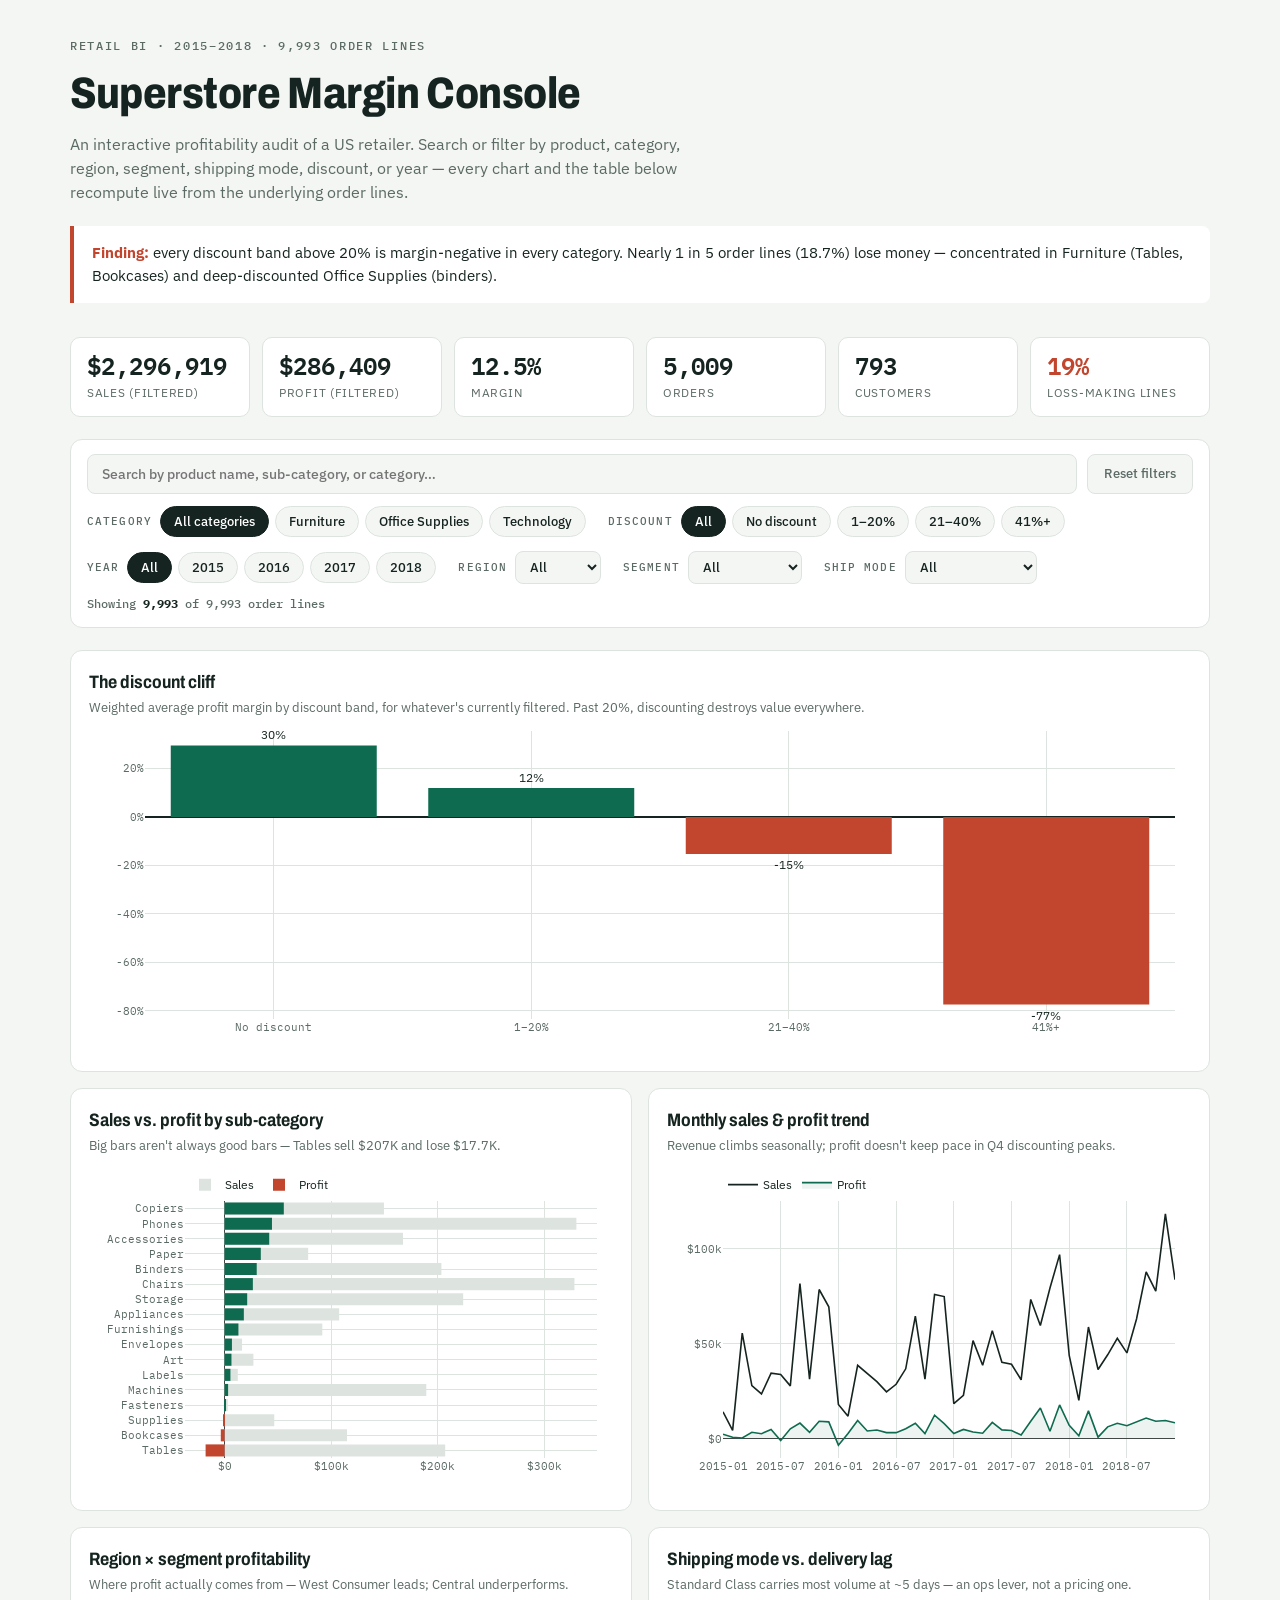
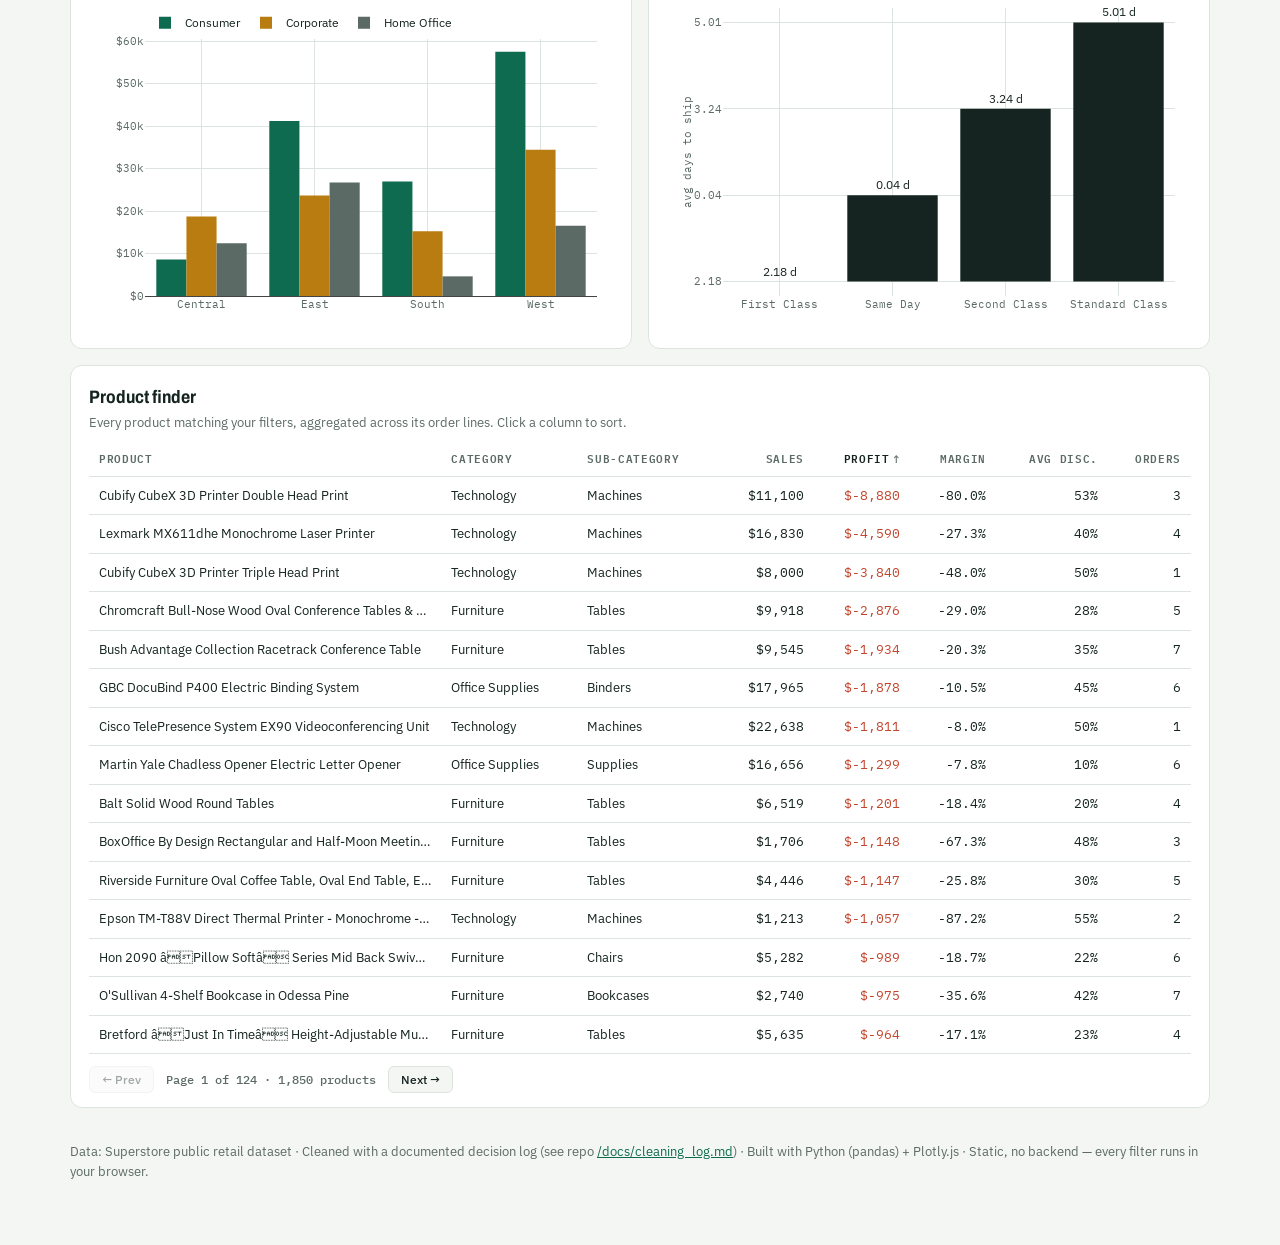
==== dashboard/index.html @ b5c002a4 "Make the dashboard fully interactive with client-side filtering Export row-level order data (not jus" ====
<!DOCTYPE html>
<html lang="en">
<head>
<meta charset="utf-8">
<meta name="viewport" content="width=device-width, initial-scale=1">
<title>Superstore Margin Console — Retail BI Dashboard</title>
<link rel="preconnect" href="https://fonts.googleapis.com">
<link href="https://fonts.googleapis.com/css2?family=Archivo:wdth,wght@85,500;85,700;85,800&family=IBM+Plex+Sans:wght@400;500;600&family=IBM+Plex+Mono:wght@400;500&display=swap" rel="stylesheet">
<script src="https://cdn.plot.ly/plotly-2.32.0.min.js"></script>
<style>
:root{
  --paper:#f4f6f4; --card:#ffffff; --ink:#152420; --muted:#5b6a64;
  --line:#dde4df; --profit:#0e6b4f; --loss:#c2452d; --amber:#b97c10;
  --mono:'IBM Plex Mono',monospace; --body:'IBM Plex Sans',sans-serif; --disp:'Archivo',sans-serif;
}
*{box-sizing:border-box;margin:0}
body{background:var(--paper);color:var(--ink);font-family:var(--body);line-height:1.5}
.wrap{max-width:1180px;margin:0 auto;padding:0 20px 64px}
header{padding:40px 0 8px}
.eyebrow{font:500 12px/1 var(--mono);letter-spacing:.14em;text-transform:uppercase;color:var(--muted)}
h1{font-family:var(--disp);font-weight:800;font-stretch:85%;font-size:clamp(28px,4vw,44px);letter-spacing:-.01em;margin:8px 0 6px}
.sub{color:var(--muted);max-width:62ch}
.thesis{margin:22px 0 26px;padding:16px 18px;background:var(--card);border-left:4px solid var(--loss);border-radius:0 8px 8px 0;font-size:15px}
.thesis strong{color:var(--loss)}
.kpis{display:grid;grid-template-columns:repeat(auto-fit,minmax(150px,1fr));gap:12px;margin-bottom:22px}
.kpi{background:var(--card);border:1px solid var(--line);border-radius:10px;padding:14px 16px}
.kpi .v{font:600 24px/1.15 var(--mono)}
.kpi .l{font-size:12px;color:var(--muted);margin-top:4px;text-transform:uppercase;letter-spacing:.06em}
.kpi.bad .v{color:var(--loss)}
.kpi.info .v{color:var(--muted);font-size:15px}

.filterbar{background:var(--card);border:1px solid var(--line);border-radius:12px;padding:14px 16px 16px;margin-bottom:22px}
.searchrow{display:flex;gap:10px;margin-bottom:12px}
.search{flex:1;font:500 14px var(--body);padding:10px 14px;border:1px solid var(--line);border-radius:8px;background:var(--paper);color:var(--ink)}
.search:focus-visible{outline:2px solid var(--profit);outline-offset:1px}
.resetbtn{font:500 13px var(--body);border:1px solid var(--line);background:var(--paper);color:var(--muted);
  border-radius:8px;padding:0 16px;cursor:pointer;white-space:nowrap}
.resetbtn:hover{color:var(--ink);border-color:var(--ink)}
.filtergroups{display:flex;flex-wrap:wrap;gap:14px 22px}
.fgroup{display:flex;flex-wrap:wrap;gap:6px;align-items:center}
.fgroup .flabel{font:500 11px var(--mono);color:var(--muted);text-transform:uppercase;letter-spacing:.1em;margin-right:2px}
.chip{font:500 13px var(--body);border:1px solid var(--line);background:var(--paper);color:var(--ink);
  border-radius:999px;padding:6px 13px;cursor:pointer}
.chip[aria-pressed="true"]{background:var(--ink);color:#fff;border-color:var(--ink)}
.chip:focus-visible{outline:2px solid var(--profit);outline-offset:2px}
.select{font:500 13px var(--body);padding:6px 10px;border:1px solid var(--line);border-radius:8px;background:var(--paper);color:var(--ink);cursor:pointer}
.resultcount{font:500 12px var(--mono);color:var(--muted);margin-top:12px}
.resultcount strong{color:var(--ink)}

.grid{display:grid;grid-template-columns:1fr 1fr;gap:16px}
.card{background:var(--card);border:1px solid var(--line);border-radius:12px;padding:18px 18px 8px}
.card.full{grid-column:1/-1}
.card h2{font-family:var(--disp);font-weight:700;font-stretch:85%;font-size:18px;margin-bottom:2px}
.card p{font-size:13px;color:var(--muted);margin-bottom:6px}
.plot{width:100%;height:340px}
.empty{padding:40px 0;text-align:center;color:var(--muted);font-size:13px}

.tablewrap{overflow-x:auto}
table{width:100%;border-collapse:collapse;font-size:13px}
thead th{position:sticky;top:0;background:var(--card)}
th,td{text-align:left;padding:9px 10px;border-bottom:1px solid var(--line);white-space:nowrap}
th{font:600 11px var(--mono);text-transform:uppercase;letter-spacing:.06em;color:var(--muted);cursor:pointer;user-select:none}
th.num,td.num{text-align:right;font-family:var(--mono)}
th:hover{color:var(--ink)}
th.active{color:var(--ink)}
th .arrow{margin-left:3px;opacity:.6}
td.name{max-width:280px;overflow:hidden;text-overflow:ellipsis;white-space:nowrap}
tr.loss td.profitcell{color:var(--loss)}
tr.gain td.profitcell{color:var(--profit)}
.pager{display:flex;align-items:center;gap:12px;margin:12px 0 6px;font:500 12px var(--mono);color:var(--muted)}
.pager button{font:500 12px var(--body);border:1px solid var(--line);background:var(--paper);color:var(--ink);
  border-radius:6px;padding:5px 12px;cursor:pointer}
.pager button:disabled{opacity:.4;cursor:not-allowed}

footer{margin-top:34px;font-size:13px;color:var(--muted)}
footer a{color:var(--profit)}
@media(max-width:820px){.grid{grid-template-columns:1fr}.plot{height:300px}}
@media(prefers-reduced-motion:reduce){*{transition:none!important}}
</style>
</head>
<body>
<div class="wrap">
<header>
  <div class="eyebrow">Retail BI · 2015–2018 · 9,993 order lines</div>
  <h1>Superstore Margin Console</h1>
  <p class="sub">An interactive profitability audit of a US retailer. Search or filter by product, category, region, segment, shipping mode, discount, or year — every chart and the table below recompute live from the underlying order lines.</p>
  <div class="thesis"><strong>Finding:</strong> every discount band above 20% is margin-negative in every category. Nearly 1 in 5 order lines (18.7%) lose money — concentrated in Furniture (Tables, Bookcases) and deep-discounted Office Supplies (binders).</div>
</header>

<div class="kpis" id="kpis"></div>

<div class="filterbar">
  <div class="searchrow">
    <input class="search" id="search" type="search" placeholder="Search by product name, sub-category, or category…" autocomplete="off">
    <button class="resetbtn" id="reset">Reset filters</button>
  </div>
  <div class="filtergroups">
    <div class="fgroup" id="catgroup" role="group" aria-label="Category filter">
      <span class="flabel">Category</span>
    </div>
    <div class="fgroup" id="bandgroup" role="group" aria-label="Discount band filter">
      <span class="flabel">Discount</span>
    </div>
    <div class="fgroup" id="yeargroup" role="group" aria-label="Year filter">
      <span class="flabel">Year</span>
    </div>
    <div class="fgroup">
      <span class="flabel">Region</span>
      <select class="select" id="regionSel"></select>
    </div>
    <div class="fgroup">
      <span class="flabel">Segment</span>
      <select class="select" id="segmentSel"></select>
    </div>
    <div class="fgroup">
      <span class="flabel">Ship mode</span>
      <select class="select" id="shipSel"></select>
    </div>
  </div>
  <div class="resultcount" id="resultcount"></div>
</div>

<div class="grid">
  <div class="card full">
    <h2>The discount cliff</h2>
    <p>Weighted average profit margin by discount band, for whatever's currently filtered. Past 20%, discounting destroys value everywhere.</p>
    <div id="disc" class="plot"></div>
  </div>
  <div class="card">
    <h2>Sales vs. profit by sub-category</h2>
    <p>Big bars aren't always good bars — Tables sell $207K and lose $17.7K.</p>
    <div id="subcat" class="plot"></div>
  </div>
  <div class="card">
    <h2>Monthly sales &amp; profit trend</h2>
    <p>Revenue climbs seasonally; profit doesn't keep pace in Q4 discounting peaks.</p>
    <div id="trend" class="plot"></div>
  </div>
  <div class="card">
    <h2>Region × segment profitability</h2>
    <p>Where profit actually comes from — West Consumer leads; Central underperforms.</p>
    <div id="region" class="plot"></div>
  </div>
  <div class="card">
    <h2>Shipping mode vs. delivery lag</h2>
    <p>Standard Class carries most volume at ~5 days — an ops lever, not a pricing one.</p>
    <div id="ship" class="plot"></div>
  </div>
  <div class="card full">
    <h2>Product finder</h2>
    <p>Every product matching your filters, aggregated across its order lines. Click a column to sort.</p>
    <div class="tablewrap">
      <table>
        <thead><tr id="tblhead"></tr></thead>
        <tbody id="tblbody"></tbody>
      </table>
    </div>
    <div class="pager">
      <button id="prevPage">← Prev</button>
      <span id="pageinfo"></span>
      <button id="nextPage">Next →</button>
    </div>
  </div>
</div>

<footer>Data: Superstore public retail dataset · Cleaned with a documented decision log (see repo <a href="https://github.com/lekanlawal1/project1-bi-dashboard/blob/main/docs/cleaning_log.md">/docs/cleaning_log.md</a>) · Built with Python (pandas) + Plotly.js · Static, no backend — every filter runs in your browser.</footer>
</div>

<script id="data" type="application/json">{"kpis":{"total_sales":2296919,"total_profit":286409,"overall_margin":0.1247,"orders":5009,"customers":793,"loss_making_rows_pct":0.1871,"date_min":"2015-01-03","date_max":"2018-12-30"},"monthly":[{"order_month":"2015-01","sales":14237.0,"profit":2450.0,"orders":32},{"order_month":"2015-02","sales":4520.0,"profit":862.0,"orders":28},{"order_month":"2015-03","sales":55691.0,"profit":499.0,"orders":71},{"order_month":"2015-04","sales":28014.0,"profit":3501.0,"orders":66},{"order_month":"2015-05","sales":23648.0,"profit":2739.0,"orders":69},{"order_month":"2015-06","sales":34595.0,"profit":4977.0,"orders":66},{"order_month":"2015-07","sales":33946.0,"profit":-841.0,"orders":65},{"order_month":"2015-08","sales":27909.0,"profit":5318.0,"orders":72},{"order_month":"2015-09","sales":81777.0,"profit":8328.0,"orders":130},{"order_month":"2015-10","sales":31453.0,"profit":3448.0,"orders":78},{"order_month":"2015-11","sales":78629.0,"profit":9292.0,"orders":151},{"order_month":"2015-12","sales":69546.0,"profit":8984.0,"orders":141},{"order_month":"2016-01","sales":18174.0,"profit":-3281.0,"orders":29},{"order_month":"2016-02","sales":11951.0,"profit":2814.0,"orders":36},{"order_month":"2016-03","sales":38726.0,"profit":9732.0,"orders":79},{"order_month":"2016-04","sales":34195.0,"profit":4187.0,"orders":72},{"order_month":"2016-05","sales":30132.0,"profit":4668.0,"orders":74},{"order_month":"2016-06","sales":24797.0,"profit":3336.0,"orders":68},{"order_month":"2016-07","sales":28765.0,"profit":3289.0,"orders":66},{"order_month":"2016-08","sales":36898.0,"profit":5356.0,"orders":68},{"order_month":"2016-09","sales":64596.0,"profit":8209.0,"orders":140},{"order_month":"2016-10","sales":31405.0,"profit":2817.0,"orders":87},{"order_month":"2016-11","sales":75973.0,"profit":12475.0,"orders":158},{"order_month":"2016-12","sales":74920.0,"profit":8017.0,"orders":161},{"order_month":"2017-01","sales":18542.0,"profit":2825.0,"orders":48},{"order_month":"2017-02","sales":22979.0,"profit":5005.0,"orders":45},{"order_month":"2017-03","sales":51716.0,"profit":3612.0,"orders":86},{"order_month":"2017-04","sales":38750.0,"profit":2978.0,"orders":89},{"order_month":"2017-05","sales":56988.0,"profit":8662.0,"orders":108},{"order_month":"2017-06","sales":40345.0,"profit":4750.0,"orders":97},{"order_month":"2017-07","sales":39262.0,"profit":4433.0,"orders":96},{"order_month":"2017-08","sales":31115.0,"profit":2062.0,"orders":90},{"order_month":"2017-09","sales":73410.0,"profit":9329.0,"orders":192},{"order_month":"2017-10","sales":59688.0,"profit":16243.0,"orders":105},{"order_month":"2017-11","sales":79412.0,"profit":4011.0,"orders":183},{"order_month":"2017-12","sales":96999.0,"profit":17885.0,"orders":176},{"order_month":"2018-01","sales":43971.0,"profit":7140.0,"orders":69},{"order_month":"2018-02","sales":20301.0,"profit":1614.0,"orders":53},{"order_month":"2018-03","sales":58872.0,"profit":14752.0,"orders":118},{"order_month":"2018-04","sales":36522.0,"profit":933.0,"orders":116},{"order_month":"2018-05","sales":44261.0,"profit":6343.0,"orders":118},{"order_month":"2018-06","sales":52982.0,"profit":8223.0,"orders":133},{"order_month":"2018-07","sales":45264.0,"profit":6953.0,"orders":111},{"order_month":"2018-08","sales":63121.0,"profit":9041.0,"orders":111},{"order_month":"2018-09","sales":87867.0,"profit":10992.0,"orders":226},{"order_month":"2018-10","sales":77777.0,"profit":9275.0,"orders":147},{"order_month":"2018-11","sales":118448.0,"profit":9690.0,"orders":261},{"order_month":"2018-12","sales":83829.0,"profit":8483.0,"orders":224}],"cat_sub":[{"category":"Furniture","sub_category":"Bookcases","sales":114879.996,"profit":-3472.556,"margin":-0.127,"avg_discount":0.211},{"category":"Furniture","sub_category":"Chairs","sales":328167.731,"profit":26602.225,"margin":0.044,"avg_discount":0.17},{"category":"Furniture","sub_category":"Furnishings","sales":91705.164,"profit":13059.144,"margin":0.137,"avg_discount":0.138},{"category":"Furniture","sub_category":"Tables","sales":206965.532,"profit":-17725.481,"margin":-0.148,"avg_discount":0.261},{"category":"Office Supplies","sub_category":"Appliances","sales":107532.161,"profit":18138.005,"margin":-0.157,"avg_discount":0.167},{"category":"Office Supplies","sub_category":"Art","sales":27118.792,"profit":6527.787,"margin":0.252,"avg_discount":0.075},{"category":"Office Supplies","sub_category":"Binders","sales":203412.733,"profit":30221.763,"margin":-0.2,"avg_discount":0.372},{"category":"Office Supplies","sub_category":"Envelopes","sales":16476.402,"profit":6964.177,"margin":0.423,"avg_discount":0.08},{"category":"Office Supplies","sub_category":"Fasteners","sales":3024.28,"profit":949.518,"margin":0.299,"avg_discount":0.082},{"category":"Office Supplies","sub_category":"Labels","sales":12486.312,"profit":5546.254,"margin":0.43,"avg_discount":0.069},{"category":"Office Supplies","sub_category":"Paper","sales":78479.206,"profit":34053.569,"margin":0.426,"avg_discount":0.075},{"category":"Office Supplies","sub_category":"Storage","sales":223843.608,"profit":21278.826,"margin":0.089,"avg_discount":0.075},{"category":"Office Supplies","sub_category":"Supplies","sales":46673.538,"profit":-1189.1,"margin":0.112,"avg_discount":0.077},{"category":"Technology","sub_category":"Accessories","sales":167380.318,"profit":41936.636,"margin":0.218,"avg_discount":0.078},{"category":"Technology","sub_category":"Copiers","sales":149528.03,"profit":55617.825,"margin":0.317,"avg_discount":0.162},{"category":"Technology","sub_category":"Machines","sales":189238.631,"profit":3384.757,"margin":-0.072,"avg_discount":0.306},{"category":"Technology","sub_category":"Phones","sales":330007.054,"profit":44515.731,"margin":0.119,"avg_discount":0.155}],"discount":[{"discount_band":"No discount","category":"Furniture","avg_margin":0.29,"sales":256025.27,"rows":836},{"discount_band":"No discount","category":"Office Supplies","avg_margin":0.367,"sales":442150.0,"rows":3129},{"discount_band":"No discount","category":"Technology","avg_margin":0.289,"sales":389733.2,"rows":833},{"discount_band":"1\u201320%","category":"Furniture","avg_margin":0.075,"sales":290823.784,"rows":743},{"discount_band":"1\u201320%","category":"Office Supplies","avg_margin":0.232,"sales":237373.885,"rows":2217},{"discount_band":"1\u201320%","category":"Technology","avg_margin":0.111,"sales":318324.571,"rows":843},{"discount_band":"21\u201340%","category":"Furniture","avg_margin":-0.177,"sales":159296.843,"rows":323},{"discount_band":"21\u201340%","category":"Technology","avg_margin":-0.144,"sales":74559.683,"rows":136},{"discount_band":"41%+","category":"Furniture","avg_margin":-0.729,"sales":35572.526,"rows":218},{"discount_band":"41%+","category":"Office Supplies","avg_margin":-1.222,"sales":39523.147,"rows":680},{"discount_band":"41%+","category":"Technology","avg_margin":-0.758,"sales":53536.579,"rows":35}],"region":[{"region":"Central","segment":"Consumer","sales":252031.0,"profit":8564.0},{"region":"Central","segment":"Corporate","sales":157996.0,"profit":18704.0},{"region":"Central","segment":"Home Office","sales":91213.0,"profit":12438.0},{"region":"East","segment":"Consumer","sales":350908.0,"profit":41191.0},{"region":"East","segment":"Corporate","sales":200409.0,"profit":23623.0},{"region":"East","segment":"Home Office","sales":127182.0,"profit":26721.0},{"region":"South","segment":"Consumer","sales":195581.0,"profit":26914.0},{"region":"South","segment":"Corporate","sales":121886.0,"profit":15215.0},{"region":"South","segment":"Home Office","sales":74255.0,"profit":4621.0},{"region":"West","segment":"Consumer","sales":362881.0,"profit":57451.0},{"region":"West","segment":"Corporate","sales":225855.0,"profit":34437.0},{"region":"West","segment":"Home Office","sales":136722.0,"profit":16530.0}],"ship":[{"ship_mode":"First Class","avg_lag":2.18,"orders":787},{"ship_mode":"Same Day","avg_lag":0.04,"orders":264},{"ship_mode":"Second Class","avg_lag":3.24,"orders":964},{"ship_mode":"Standard Class","avg_lag":5.01,"orders":2994}],"row_fields":["order_id","customer_id","order_date","ship_date","ship_mode","region","segment","category","sub_category","product_name","sales","quantity","discount","profit"],"rows":[["CA-2017-152156","CG-12520","2017-11-08","2017-11-11","Second Class","South","Consumer","Furniture","Bookcases","Bush Somerset Collection Bookcase",261.96,2.0,0.0,41.91],["CA-2017-152156","CG-12520","2017-11-08","2017-11-11","Second Class","South","Consumer","Furniture","Chairs","Hon Deluxe Fabric Upholstered Stacking Chairs, Rounded Back",731.94,3.0,0.0,219.58],["CA-2017-138688","DV-13045","2017-06-12","2017-06-16","Second Class","West","Corporate","Office Supplies","Labels","Self-Adhesive Address Labels for Typewriters by Universal",14.62,2.0,0.0,6.87],["US-2016-108966","SO-20335","2016-10-11","2016-10-18","Standard Class","South","Consumer","Furniture","Tables","Bretford CR4500 Series Slim Rectangular Table",957.58,5.0,0.45,-383.03],["US-2016-108966","SO-20335","2016-10-11","2016-10-18","Standard Class","South","Consumer","Office Supplies","Storage","Eldon Fold 'N Roll Cart System",22.37,2.0,0.2,2.52],["CA-2015-115812","BH-11710","2015-06-09","2015-06-14","Standard Class","West","Consumer","Furniture","Furnishings","Eldon Expressions Wood and Plastic Desk Accessories, Cherry Wood",48.86,7.0,0.0,14.17],["CA-2015-115812","BH-11710","2015-06-09","2015-06-14","Standard Class","West","Consumer","Office Supplies","Art","Newell 322",7.28,4.0,0.0,1.97],["CA-2015-115812","BH-11710","2015-06-09","2015-06-14","Standard Class","West","Consumer","Technology","Phones","Mitel 5320 IP Phone VoIP phone",907.15,6.0,0.2,90.72],["CA-2015-115812","BH-11710","2015-06-09","2015-06-14","Standard Class","West","Consumer","Office Supplies","Binders","DXL Angle-View Binders with Locking Rings by Samsill",18.5,3.0,0.2,5.78],["CA-2015-115812","BH-11710","2015-06-09","2015-06-14","Standard Class","West","Consumer","Office Supplies","Appliances","Belkin F5C206VTEL 6 Outlet Surge",114.9,5.0,0.0,34.47],["CA-2015-115812","BH-11710","2015-06-09","2015-06-14","Standard Class","West","Consumer","Furniture","Tables","Chromcraft Rectangular Conference Tables",1706.18,9.0,0.2,85.31],["CA-2015-115812","BH-11710","2015-06-09","2015-06-14","Standard Class","West","Consumer","Technology","Phones","Konftel 250 Conference\u00c2\u00a0phone\u00c2\u00a0- Charcoal black",911.42,4.0,0.2,68.36],["CA-2018-114412","AA-10480","2018-04-15","2018-04-20","Standard Class","South","Consumer","Office Supplies","Paper","Xerox 1967",15.55,3.0,0.2,5.44],["CA-2017-161389","IM-15070","2017-12-05","2017-12-10","Standard Class","West","Consumer","Office Supplies","Binders","Fellowes PB200 Plastic Comb Binding Machine",407.98,3.0,0.2,132.59],["US-2016-118983","HP-14815","2016-11-22","2016-11-26","Standard Class","Central","Home Office","Office Supplies","Appliances","Holmes Replacement Filter for HEPA Air Cleaner, Very Large Room, HEPA Filter",68.81,5.0,0.8,-123.86],["US-2016-118983","HP-14815","2016-11-22","2016-11-26","Standard Class","Central","Home Office","Office Supplies","Binders","Storex DuraTech Recycled Plastic Frosted Binders",2.54,3.0,0.8,-3.82],["CA-2015-105893","PK-19075","2015-11-11","2015-11-18","Standard Class","Central","Consumer","Office Supplies","Storage","Stur-D-Stor Shelving, Vertical 5-Shelf: 72\"H x 36\"W x 18 1/2\"D",665.88,6.0,0.0,13.32],["CA-2015-167164","AG-10270","2015-05-13","2015-05-15","Second Class","West","Consumer","Office Supplies","Storage","Fellowes Super Stor/Drawer",55.5,2.0,0.0,9.99],["CA-2015-143336","ZD-21925","2015-08-27","2015-09-01","Second Class","West","Consumer","Office Supplies","Art","Newell 341",8.56,2.0,0.0,2.48],["CA-2015-143336","ZD-21925","2015-08-27","2015-09-01","Second Class","West","Consumer","Technology","Phones","Cisco SPA 501G IP Phone",213.48,3.0,0.2,16.01],["CA-2015-143336","ZD-21925","2015-08-27","2015-09-01","Second Class","West","Consumer","Office Supplies","Binders","Wilson Jones Hanging View Binder, White, 1\"",22.72,4.0,0.2,7.38],["CA-2017-137330","KB-16585","2017-12-09","2017-12-13","Standard Class","Central","Corporate","Office Supplies","Art","Newell 318",19.46,7.0,0.0,5.06],["CA-2017-137330","KB-16585","2017-12-09","2017-12-13","Standard Class","Central","Corporate","Office Supplies","Appliances","Acco Six-Outlet Power Strip, 4' Cord Length",60.34,7.0,0.0,15.69],["US-2018-156909","SF-20065","2018-07-16","2018-07-18","Second Class","East","Consumer","Furniture","Chairs","Global Deluxe Stacking Chair, Gray",71.37,2.0,0.3,-1.02],["CA-2016-106320","EB-13870","2016-09-25","2016-09-30","Standard Class","West","Consumer","Furniture","Tables","Bretford CR4500 Series Slim Rectangular Table",1044.63,3.0,0.0,240.26],["CA-2017-121755","EH-13945","2017-01-16","2017-01-20","Second Class","West","Consumer","Office Supplies","Binders","Wilson Jones Active Use Binders",11.65,2.0,0.2,4.22],["CA-2017-121755","EH-13945","2017-01-16","2017-01-20","Second Class","West","Consumer","Technology","Accessories","Imation\u00c2\u00a08GB Mini TravelDrive USB 2.0\u00c2\u00a0Flash Drive",90.57,3.0,0.0,11.77],["US-2016-150630","TB-21520","2016-09-17","2016-09-21","Standard Class","East","Consumer","Furniture","Bookcases","Riverside Palais Royal Lawyers Bookcase, Royale Cherry Finish",3083.43,7.0,0.5,-1665.05],["US-2016-150630","TB-21520","2016-09-17","2016-09-21","Standard Class","East","Consumer","Office Supplies","Binders","Avery Recycled Flexi-View Covers for Binding Systems",9.62,2.0,0.7,-7.05],["US-2016-150630","TB-21520","2016-09-17","2016-09-21","Standard Class","East","Consumer","Furniture","Furnishings","Howard Miller 13-3/4\" Diameter Brushed Chrome Round Wall Clock",124.2,3.0,0.2,15.52],["US-2016-150630","TB-21520","2016-09-17","2016-09-21","Standard Class","East","Consumer","Office Supplies","Envelopes","Poly String Tie Envelopes",3.26,2.0,0.2,1.1],["US-2016-150630","TB-21520","2016-09-17","2016-09-21","Standard Class","East","Consumer","Office Supplies","Art","BOSTON Model 1800 Electric Pencil Sharpeners, Putty/Woodgrain",86.3,6.0,0.2,9.71],["US-2016-150630","TB-21520","2016-09-17","2016-09-21","Standard Class","East","Consumer","Office Supplies","Binders","Acco Pressboard Covers with Storage Hooks, 14 7/8\" x 11\", Executive Red",6.86,6.0,0.7,-5.72],["US-2016-150630","TB-21520","2016-09-17","2016-09-21","Standard Class","East","Consumer","Office Supplies","Art","Lumber Crayons",15.76,2.0,0.2,3.55],["CA-2018-107727","MA-17560","2018-10-19","2018-10-23","Second Class","Central","Home Office","Office Supplies","Paper","Easy-staple paper",29.47,3.0,0.2,9.95],["CA-2017-117590","GH-14485","2017-12-08","2017-12-10","First Class","Central","Corporate","Technology","Phones","GE 30524EE4",1097.54,7.0,0.2,123.47],["CA-2017-117590","GH-14485","2017-12-08","2017-12-10","First Class","Central","Corporate","Furniture","Furnishings","Electrix Architect's Clamp-On Swing Arm Lamp, Black",190.92,5.0,0.6,-147.96],["CA-2016-117415","SN-20710","2016-12-27","2016-12-31","Standard Class","Central","Home Office","Office Supplies","Envelopes","#10-4 1/8\" x 9 1/2\" Premium Diagonal Seam Envelopes",113.33,9.0,0.2,35.42],["CA-2016-117415","SN-20710","2016-12-27","2016-12-31","Standard Class","Central","Home Office","Furniture","Bookcases","Atlantic Metals Mobile 3-Shelf Bookcases, Custom Colors",532.4,3.0,0.32,-46.98],["CA-2016-117415","SN-20710","2016-12-27","2016-12-31","Standard Class","Central","Home Office","Furniture","Chairs","Global Fabric Manager's Chair, Dark Gray",212.06,3.0,0.3,-15.15],["CA-2016-117415","SN-20710","2016-12-27","2016-12-31","Standard Class","Central","Home Office","Technology","Phones","Plantronics HL10 Handset Lifter",371.17,4.0,0.2,41.76],["CA-2018-120999","LC-16930","2018-09-10","2018-09-15","Standard Class","Central","Corporate","Technology","Phones","Panasonic Kx-TS550",147.17,4.0,0.2,16.56],["CA-2017-101343","RA-19885","2017-07-17","2017-07-22","Standard Class","West","Corporate","Office Supplies","Storage","Eldon Base for stackable storage shelf, platinum",77.88,2.0,0.0,3.89],["CA-2018-139619","ES-14080","2018-09-19","2018-09-23","Standard Class","South","Corporate","Office Supplies","Storage","Advantus 10-Drawer Portable Organizer, Chrome Metal Frame, Smoke Drawers",95.62,2.0,0.2,9.56],["CA-2017-118255","ON-18715","2017-03-11","2017-03-13","First Class","Central","Corporate","Technology","Accessories","Verbatim 25 GB 6x Blu-ray Single Layer Recordable Disc, 25/Pack",45.98,2.0,0.0,19.77],["CA-2017-118255","ON-18715","2017-03-11","2017-03-13","First Class","Central","Corporate","Office Supplies","Binders","Wilson Jones Leather-Like Binders with DublLock Round Rings",17.46,2.0,0.0,8.21],["CA-2015-146703","PO-18865","2015-10-20","2015-10-25","Second Class","Central","Consumer","Office Supplies","Storage","Gould Plastics 9-Pocket Panel Bin, 18-3/8w x 5-1/4d x 20-1/2h, Black",211.96,4.0,0.0,8.48],["CA-2017-169194","LH-16900","2017-06-20","2017-06-25","Standard Class","East","Consumer","Technology","Accessories","Imation\u00c2\u00a08gb Micro Traveldrive Usb 2.0\u00c2\u00a0Flash Drive",45.0,3.0,0.0,4.95],["CA-2017-169194","LH-16900","2017-06-20","2017-06-25","Standard Class","East","Consumer","Technology","Phones","LF Elite 3D Dazzle Designer Hard Case Cover, Lf Stylus Pen and Wiper For Apple Iphone 5c Mini Lite",21.8,2.0,0.0,6.1],["CA-2016-115742","DP-13000","2016-04-18","2016-04-22","Standard Class","Central","Consumer","Office Supplies","Binders","C-Line Peel & Stick Add-On Filing Pockets, 8-3/4 x 5-1/8, 10/Pack",38.22,6.0,0.0,17.96],["CA-2016-115742","DP-13000","2016-04-18","2016-04-22","Standard Class","Central","Consumer","Office Supplies","Labels","Avery 485",75.18,6.0,0.0,35.33],["CA-2016-115742","DP-13000","2016-04-18","2016-04-22","Standard Class","Central","Consumer","Furniture","Furnishings","Longer-Life Soft White Bulbs",6.16,2.0,0.0,2.96],["CA-2016-115742","DP-13000","2016-04-18","2016-04-22","Standard Class","Central","Consumer","Furniture","Chairs","Global Leather Task Chair, Black",89.99,1.0,0.0,17.1],["CA-2017-105816","JM-15265","2017-12-11","2017-12-17","Standard Class","East","Corporate","Office Supplies","Fasteners","Advantus Push Pins",15.26,7.0,0.0,6.26],["CA-2017-105816","JM-15265","2017-12-11","2017-12-17","Standard Class","East","Corporate","Technology","Phones","AT&T CL83451 4-Handset Telephone",1029.95,5.0,0.0,298.69],["CA-2017-111682","TB-21055","2017-06-17","2017-06-18","First Class","East","Consumer","Office Supplies","Storage","Home/Office Personal File Carts",208.56,6.0,0.0,52.14],["CA-2017-111682","TB-21055","2017-06-17","2017-06-18","First Class","East","Consumer","Office Supplies","Paper","Xerox 232",32.4,5.0,0.0,15.55],["CA-2017-111682","TB-21055","2017-06-17","2017-06-18","First Class","East","Consumer","Furniture","Chairs","Novimex Turbo Task Chair",319.41,5.0,0.1,7.1],["CA-2017-111682","TB-21055","2017-06-17","2017-06-18","First Class","East","Consumer","Office Supplies","Paper","Array Parchment Paper, Assorted Colors",14.56,2.0,0.0,6.99],["CA-2017-111682","TB-21055","2017-06-17","2017-06-18","First Class","East","Consumer","Technology","Accessories","Imation\u00c2\u00a08gb Micro Traveldrive Usb 2.0\u00c2\u00a0Flash Drive",30.0,2.0,0.0,3.3],["CA-2017-111682","TB-21055","2017-06-17","2017-06-18","First Class","East","Consumer","Office Supplies","Binders","Plastic Binding Combs",48.48,4.0,0.2,16.36],["CA-2017-111682","TB-21055","2017-06-17","2017-06-18","First Class","East","Consumer","Office Supplies","Art","Prang Dustless Chalk Sticks",1.68,1.0,0.0,0.84],["CA-2016-135545","KM-16720","2016-11-24","2016-11-30","Standard Class","West","Consumer","Technology","Accessories","Verbatim 25 GB 6x Blu-ray Single Layer Recordable Disc, 3/Pack",13.98,2.0,0.0,6.15],["CA-2016-135545","KM-16720","2016-11-24","2016-11-30","Standard Class","West","Consumer","Office Supplies","Binders","Acco PRESSTEX Data Binder with Storage Hooks, Dark Blue, 14 7/8\" X 11\"",25.82,6.0,0.2,9.36],["CA-2016-135545","KM-16720","2016-11-24","2016-11-30","Standard Class","West","Consumer","Office Supplies","Paper","Xerox 1943",146.73,3.0,0.0,68.96],["CA-2016-135545","KM-16720","2016-11-24","2016-11-30","Standard Class","West","Consumer","Furniture","Furnishings","Luxo Economy Swing Arm Lamp",79.76,4.0,0.0,22.33],["US-2016-164175","PS-18970","2016-04-30","2016-05-05","Standard Class","Central","Home Office","Furniture","Chairs","Global Value Mid-Back Manager's Chair, Gray",213.12,5.0,0.3,-15.22],["CA-2015-106376","BS-11590","2015-12-05","2015-12-10","Standard Class","West","Corporate","Office Supplies","Art","Hunt BOSTON Model 1606 High-Volume Electric Pencil Sharpener, Beige",1113.02,8.0,0.2,111.3],["CA-2015-106376","BS-11590","2015-12-05","2015-12-10","Standard Class","West","Corporate","Technology","Phones","netTALK DUO VoIP Telephone Service",167.97,4.0,0.2,62.99],["CA-2017-119823","KD-16270","2017-06-04","2017-06-06","First Class","South","Consumer","Office Supplies","Paper","Snap-A-Way Black Print Carbonless Ruled Speed Letter, Triplicate",75.88,2.0,0.0,35.66],["CA-2017-106075","HM-14980","2017-09-18","2017-09-23","Standard Class","East","Consumer","Office Supplies","Binders","Avery Binding System Hidden Tab Executive Style Index Sets",4.62,1.0,0.2,1.73],["CA-2018-114440","TB-21520","2018-09-14","2018-09-17","Second Class","Central","Consumer","Office Supplies","Paper","Telephone Message Books with Fax/Mobile Section, 5 1/2\" x 3 3/16\"",19.05,3.0,0.0,8.76],["US-2016-134026","JE-15745","2016-04-26","2016-05-02","Standard Class","South","Consumer","Furniture","Chairs","High-Back Leather Manager's Chair",831.94,8.0,0.2,-114.39],["US-2016-134026","JE-15745","2016-04-26","2016-05-02","Standard Class","South","Consumer","Furniture","Furnishings","Tenex Traditional Chairmats for Medium Pile Carpet, Standard Lip, 36\" x 48\"",97.04,2.0,0.2,1.21],["US-2016-134026","JE-15745","2016-04-26","2016-05-02","Standard Class","South","Consumer","Office Supplies","Storage","Safco Industrial Wire Shelving System",72.78,1.0,0.2,-18.2],["US-2018-118038","KB-16600","2018-12-09","2018-12-11","First Class","Central","Corporate","Office Supplies","Binders","Economy Binders",1.25,3.0,0.8,-1.93],["US-2018-118038","KB-16600","2018-12-09","2018-12-11","First Class","Central","Corporate","Furniture","Furnishings","6\" Cubicle Wall Clock, Black",9.71,3.0,0.6,-5.82],["US-2018-118038","KB-16600","2018-12-09","2018-12-11","First Class","Central","Corporate","Office Supplies","Storage","SimpliFile Personal File, Black Granite, 15w x 6-15/16d x 11-1/4h",27.24,3.0,0.2,2.72],["US-2015-147606","JE-15745","2015-11-26","2015-12-01","Second Class","Central","Consumer","Furniture","Furnishings","Eldon Expressions Desk Accessory, Wood Pencil Holder, Oak",19.3,5.0,0.6,-14.48],["CA-2017-127208","SC-20770","2017-06-12","2017-06-15","First Class","South","Corporate","Office Supplies","Appliances","1.7 Cubic Foot Compact \"Cube\" Office Refrigerators",208.16,1.0,0.0,56.2],["CA-2017-127208","SC-20770","2017-06-12","2017-06-15","First Class","South","Corporate","Office Supplies","Binders","Avery Heavy-Duty EZD  Binder With Locking Rings",16.74,3.0,0.0,8.04],["CA-2015-139451","DN-13690","2015-10-12","2015-10-16","Standard Class","West","Consumer","Office Supplies","Art","Premium Writing Pencils, Soft, #2 by Central Association for the Blind",14.9,5.0,0.0,4.17],["CA-2015-139451","DN-13690","2015-10-12","2015-10-16","Standard Class","West","Consumer","Office Supplies","Storage","Sortfiler Multipurpose Personal File Organizer, Black",21.39,1.0,0.0,6.2],["CA-2016-149734","JC-16105","2016-09-03","2016-09-08","Standard Class","South","Corporate","Office Supplies","Envelopes","Jet-Pak Recycled Peel 'N' Seal Padded Mailers",200.98,7.0,0.2,62.81],["US-2018-119662","CS-12400","2018-11-13","2018-11-16","First Class","Central","Home Office","Office Supplies","Storage","Safco Industrial Wire Shelving",230.38,3.0,0.2,-48.95],["CA-2018-140088","PO-18865","2018-05-28","2018-05-30","Second Class","South","Consumer","Furniture","Chairs","Novimex Swivel Fabric Task Chair",301.96,2.0,0.0,33.22],["CA-2018-155558","PG-18895","2018-10-26","2018-11-02","Standard Class","Central","Consumer","Technology","Accessories","Logitech\u00c2\u00a0LS21 Speaker System - PC Multimedia - 2.1-CH - Wired",19.99,1.0,0.0,6.8],["CA-2018-155558","PG-18895","2018-10-26","2018-11-02","Standard Class","Central","Consumer","Office Supplies","Labels","Avery 511",6.16,2.0,0.0,2.96],["CA-2017-159695","GM-14455","2017-04-05","2017-04-10","Second Class","Central","Home Office","Office Supplies","Storage","Eldon Portable Mobile Manager",158.37,7.0,0.2,13.86],["CA-2017-109806","JS-15685","2017-09-17","2017-09-22","Standard Class","West","Corporate","Office Supplies","Art","Turquoise Lead Holder with Pocket Clip",20.1,3.0,0.0,6.63],["CA-2017-109806","JS-15685","2017-09-17","2017-09-22","Standard Class","West","Corporate","Technology","Phones","Panasonic Kx-TS550",73.58,2.0,0.2,8.28],["CA-2017-109806","JS-15685","2017-09-17","2017-09-22","Standard Class","West","Corporate","Office Supplies","Paper","Xerox 1995",6.48,1.0,0.0,3.11],["CA-2016-149587","KB-16315","2016-01-31","2016-02-05","Second Class","Central","Consumer","Office Supplies","Paper","Xerox 1999",12.96,2.0,0.0,6.22],["CA-2016-149587","KB-16315","2016-01-31","2016-02-05","Second Class","Central","Consumer","Furniture","Furnishings","Seth Thomas 13 1/2\" Wall Clock",53.34,3.0,0.0,16.54],["CA-2016-149587","KB-16315","2016-01-31","2016-02-05","Second Class","Central","Consumer","Office Supplies","Binders","Ibico Standard Transparent Covers",32.96,2.0,0.0,16.15],["US-2018-109484","RB-19705","2018-11-06","2018-11-12","Standard Class","West","Home Office","Office Supplies","Binders","Flexible Leather- Look Classic Collection Ring Binder",5.68,1.0,0.7,-3.79],["CA-2018-161018","PN-18775","2018-11-09","2018-11-11","Second Class","East","Home Office","Furniture","Furnishings","9-3/4 Diameter Round Wall Clock",96.53,7.0,0.0,40.54],["CA-2018-157833","KD-16345","2018-06-17","2018-06-20","First Class","West","Consumer","Office Supplies","Binders","Trimflex Flexible Post Binders",51.31,3.0,0.2,17.96],["CA-2017-149223","ER-13855","2017-09-06","2017-09-11","Standard Class","Central","Corporate","Office Supplies","Appliances","Fellowes Basic Home/Office Series Surge Protectors",77.88,6.0,0.0,22.59],["CA-2017-158568","RB-19465","2017-08-29","2017-09-02","Standard Class","Central","Home Office","Office Supplies","Paper","Avery Personal Creations Heavyweight Cards",64.62,7.0,0.2,22.62],["CA-2017-158568","RB-19465","2017-08-29","2017-09-02","Standard Class","Central","Home Office","Technology","Accessories","SanDisk Ultra 64 GB MicroSDHC Class 10 Memory Card",95.98,3.0,0.2,-10.8],["CA-2017-158568","RB-19465","2017-08-29","2017-09-02","Standard Class","Central","Home Office","Office Supplies","Binders","Avery Hidden Tab Dividers for Binding Systems",1.79,3.0,0.8,-3.04],["CA-2017-129903","GZ-14470","2017-12-01","2017-12-04","Second Class","Central","Consumer","Office Supplies","Paper","Universal Premium White Copier/Laser Paper (20Lb. and 87 Bright)",23.92,4.0,0.0,11.72],["US-2016-156867","LC-16870","2016-11-13","2016-11-17","Standard Class","West","Consumer","Technology","Accessories","Logitech K350 2.4Ghz Wireless Keyboard",238.9,6.0,0.2,-26.88],["US-2016-156867","LC-16870","2016-11-13","2016-11-17","Standard Class","West","Consumer","Furniture","Furnishings","Deflect-o DuraMat Lighweight, Studded, Beveled Mat for Low Pile Carpeting",102.36,3.0,0.2,-3.84],["US-2016-156867","LC-16870","2016-11-13","2016-11-17","Standard Class","West","Consumer","Office Supplies","Binders","Avery Trapezoid Ring Binder, 3\" Capacity, Black, 1040 sheets",36.88,3.0,0.7,-25.82],["CA-2018-119004","JM-15250","2018-11-23","2018-11-28","Standard Class","South","Consumer","Technology","Accessories","Memorex Mini Travel Drive 8 GB USB 2.0 Flash Drive",74.11,8.0,0.2,17.6],["CA-2018-119004","JM-15250","2018-11-23","2018-11-28","Standard Class","South","Consumer","Technology","Phones","Speck Products Candyshell Flip Case",27.99,1.0,0.2,2.1],["CA-2018-119004","JM-15250","2018-11-23","2018-11-28","Standard Class","South","Consumer","Office Supplies","Art","Newell Chalk Holder",3.3,1.0,0.2,1.07],["CA-2016-129476","PA-19060","2016-10-15","2016-10-20","Standard Class","Central","Home Office","Technology","Accessories","Logitech\u00c2\u00a0Gaming G510s - Keyboard",339.96,5.0,0.2,67.99],["CA-2018-146780","CV-12805","2018-12-25","2018-12-30","Standard Class","East","Corporate","Furniture","Furnishings","Magnifier Swing Arm Lamp",41.96,2.0,0.0,10.91],["CA-2017-128867","CL-12565","2017-11-03","2017-11-10","Standard Class","Central","Consumer","Office Supplies","Art","Hunt PowerHouse Electric Pencil Sharpener, Blue",75.96,2.0,0.0,22.79],["CA-2017-128867","CL-12565","2017-11-03","2017-11-10","Standard Class","Central","Consumer","Office Supplies","Binders","Avery Durable Plastic 1\" Binders",27.24,6.0,0.0,13.35],["CA-2015-115259","RC-19960","2015-08-25","2015-08-27","Second Class","East","Consumer","Office Supplies","Fasteners","OIC Colored Binder Clips, Assorted Sizes",40.1,14.0,0.2,14.53],["CA-2015-115259","RC-19960","2015-08-25","2015-08-27","Second Class","East","Consumer","Office Supplies","Envelopes","Redi-Strip #10 Envelopes, 4 1/8 x 9 1/2",4.72,2.0,0.2,1.65],["CA-2015-115259","RC-19960","2015-08-25","2015-08-27","Second Class","East","Consumer","Office Supplies","Paper","Xerox 1921",23.98,3.0,0.2,7.49],["CA-2015-115259","RC-19960","2015-08-25","2015-08-27","Second Class","East","Consumer","Office Supplies","Envelopes","Tyvek  Top-Opening Peel & Seel Envelopes, Plain White",130.46,6.0,0.2,44.03],["CA-2016-110457","DK-13090","2016-03-02","2016-03-06","Standard Class","West","Consumer","Furniture","Tables","Hon Racetrack Conference Tables",787.53,3.0,0.0,165.38],["US-2016-136476","GG-14650","2016-04-05","2016-04-10","Standard Class","South","Corporate","Office Supplies","Binders","GBC DocuBind 300 Electric Binding Machine",157.79,1.0,0.7,-115.72],["CA-2017-103730","SC-20725","2017-06-12","2017-06-15","First Class","East","Consumer","Furniture","Furnishings","Artistic Insta-Plaque",47.04,3.0,0.0,18.35],["CA-2017-103730","SC-20725","2017-06-12","2017-06-15","First Class","East","Consumer","Office Supplies","Binders","DXL Angle-View Binders with Locking Rings by Samsill",30.84,4.0,0.0,13.88],["CA-2017-103730","SC-20725","2017-06-12","2017-06-15","First Class","East","Consumer","Office Supplies","Storage","Companion Letter/Legal File, Black",226.56,6.0,0.0,63.44],["CA-2017-103730","SC-20725","2017-06-12","2017-06-15","First Class","East","Consumer","Office Supplies","Envelopes","Globe Weis Peel & Seel First Class Envelopes",115.02,9.0,0.0,51.76],["CA-2017-103730","SC-20725","2017-06-12","2017-06-15","First Class","East","Consumer","Technology","Phones","KLD Oscar II Style Snap-on Ultra Thin Side Flip Synthetic Leather Cover Case for HTC One HTC M7",68.04,7.0,0.0,19.73],["US-2015-152030","AD-10180","2015-12-26","2015-12-28","Second Class","Central","Home Office","Furniture","Chairs","Global Deluxe High-Back Manager's Chair",600.56,3.0,0.3,-8.58],["US-2015-134614","PF-19165","2015-09-20","2015-09-25","Standard Class","Central","Consumer","Furniture","Tables","Bevis 44 x 96 Conference Tables",617.7,6.0,0.5,-407.68],["US-2018-107272","TS-21610","2018-11-05","2018-11-12","Standard Class","West","Consumer","Office Supplies","Binders","Avery Durable Slant Ring Binders, No Labels",2.39,2.0,0.7,-1.83],["US-2018-107272","TS-21610","2018-11-05","2018-11-12","Standard Class","West","Consumer","Office Supplies","Storage","Trav-L-File Heavy-Duty Shuttle II, Black",243.99,7.0,0.2,30.5],["US-2017-125969","LS-16975","2017-11-06","2017-11-10","Second Class","West","Home Office","Furniture","Chairs","Global Task Chair, Black",81.42,2.0,0.2,-9.16],["US-2017-125969","LS-16975","2017-11-06","2017-11-10","Second Class","West","Home Office","Furniture","Furnishings","Eldon Cleatmat Plus Chair Mats for High Pile Carpets",238.56,3.0,0.0,26.24],["US-2018-164147","DW-13585","2018-02-02","2018-02-05","First Class","East","Corporate","Technology","Phones","Anker 36W 4-Port USB Wall Charger Travel Power Adapter for iPhone 5s 5c 5",59.97,5.0,0.4,-11.99],["US-2018-164147","DW-13585","2018-02-02","2018-02-05","First Class","East","Corporate","Office Supplies","Paper","Xerox 1916",78.3,2.0,0.2,29.36],["US-2018-164147","DW-13585","2018-02-02","2018-02-05","First Class","East","Corporate","Office Supplies","Fasteners","Staples",21.46,9.0,0.2,6.97],["CA-2017-145583","LC-16885","2017-10-13","2017-10-19","Standard Class","West","Consumer","Office Supplies","Paper","Xerox 195",20.04,3.0,0.0,9.62],["CA-2017-145583","LC-16885","2017-10-13","2017-10-19","Standard Class","West","Consumer","Office Supplies","Paper","Xerox 1880",35.44,1.0,0.0,16.66],["CA-2017-145583","LC-16885","2017-10-13","2017-10-19","Standard Class","West","Consumer","Office Supplies","Art","Sanford Colorific Colored Pencils, 12/Box",11.52,4.0,0.0,3.46],["CA-2017-145583","LC-16885","2017-10-13","2017-10-19","Standard Class","West","Consumer","Office Supplies","Fasteners","Ideal Clamps",4.02,2.0,0.0,1.97],["CA-2017-145583","LC-16885","2017-10-13","2017-10-19","Standard Class","West","Consumer","Office Supplies","Binders","GBC Wire Binding Strips",76.18,3.0,0.2,26.66],["CA-2017-145583","LC-16885","2017-10-13","2017-10-19","Standard Class","West","Consumer","Office Supplies","Supplies","Fiskars Softgrip Scissors",65.88,6.0,0.0,18.45],["CA-2017-145583","LC-16885","2017-10-13","2017-10-19","Standard Class","West","Consumer","Furniture","Furnishings","Longer-Life Soft White Bulbs",43.12,14.0,0.0,20.7],["CA-2017-110366","JD-15895","2017-09-05","2017-09-07","Second Class","East","Corporate","Furniture","Furnishings","Howard Miller 13-3/4\" Diameter Brushed Chrome Round Wall Clock",82.8,2.0,0.2,10.35],["CA-2018-106180","SH-19975","2018-09-18","2018-09-23","Standard Class","West","Corporate","Office Supplies","Art","Newell 343",8.82,3.0,0.0,2.38],["CA-2018-106180","SH-19975","2018-09-18","2018-09-23","Standard Class","West","Corporate","Office Supplies","Envelopes","Convenience Packs of Business Envelopes",10.86,3.0,0.0,5.1],["CA-2018-106180","SH-19975","2018-09-18","2018-09-23","Standard Class","West","Corporate","Office Supplies","Paper","Xerox 1911",143.7,3.0,0.0,68.98],["CA-2018-155376","SG-20080","2018-12-22","2018-12-27","Standard Class","Central","Consumer","Office Supplies","Appliances","Sanyo 2.5 Cubic Foot Mid-Size Office Refrigerators",839.43,3.0,0.0,218.25],["CA-2016-110744","HA-14920","2016-09-07","2016-09-12","Standard Class","West","Consumer","Office Supplies","Storage","Safco Industrial Wire Shelving",671.93,7.0,0.0,20.16],["CA-2015-110072","MG-17680","2015-10-22","2015-10-28","Standard Class","East","Home Office","Furniture","Furnishings","Seth Thomas 14\" Putty-Colored Wall Clock",93.89,4.0,0.2,12.91],["CA-2017-114489","JE-16165","2017-12-05","2017-12-09","Standard Class","Central","Corporate","Technology","Phones","Plantronics Cordless\u00c2\u00a0Phone Headset\u00c2\u00a0with In-line Volume - M214C",384.45,11.0,0.0,103.8],["CA-2017-114489","JE-16165","2017-12-05","2017-12-09","Standard Class","Central","Corporate","Technology","Phones","Anker Astro 15000mAh USB Portable Charger",149.97,3.0,0.0,6.0],["CA-2017-114489","JE-16165","2017-12-05","2017-12-09","Standard Class","Central","Corporate","Furniture","Chairs","Hon Deluxe Fabric Upholstered Stacking Chairs, Rounded Back",1951.84,8.0,0.0,585.55],["CA-2017-114489","JE-16165","2017-12-05","2017-12-09","Standard Class","Central","Corporate","Office Supplies","Binders","GBC Prestige Therm-A-Bind Covers",171.55,5.0,0.0,80.63],["CA-2017-158834","TW-21025","2017-03-13","2017-03-16","First Class","West","Home Office","Office Supplies","Appliances","Belkin 7 Outlet SurgeMaster Surge Protector with Phone Protection",157.92,5.0,0.2,17.77],["CA-2017-158834","TW-21025","2017-03-13","2017-03-16","First Class","West","Home Office","Technology","Phones","Jabra BIZ 2300 Duo QD Duo Corded\u00c2\u00a0Headset",203.18,2.0,0.2,15.24],["CA-2016-124919","SP-20650","2016-05-31","2016-06-02","First Class","West","Corporate","Office Supplies","Paper","Southworth 25% Cotton Antique Laid Paper & Envelopes",58.38,7.0,0.0,26.27],["CA-2016-124919","SP-20650","2016-05-31","2016-06-02","First Class","West","Corporate","Office Supplies","Paper","Xerox 1883",105.52,4.0,0.0,48.54],["CA-2016-124919","SP-20650","2016-05-31","2016-06-02","First Class","West","Corporate","Office Supplies","Storage","Tenex Personal Project File with Scoop Front Design, Black",80.88,6.0,0.0,21.03],["CA-2016-118948","NK-18490","2016-05-28","2016-06-03","Standard Class","West","Home Office","Office Supplies","Art","Newell 311",6.63,3.0,0.0,1.79],["CA-2015-104269","DB-13060","2015-03-01","2015-03-06","Second Class","West","Consumer","Furniture","Chairs","Global Deluxe High-Back Manager's Chair",457.57,2.0,0.2,51.48],["CA-2017-114104","NP-18670","2017-11-20","2017-11-24","Standard Class","Central","Consumer","Office Supplies","Labels","Avery 519",14.62,2.0,0.0,6.87],["CA-2017-114104","NP-18670","2017-11-20","2017-11-24","Standard Class","Central","Consumer","Technology","Phones","Avaya 5420 Digital phone",944.93,7.0,0.0,236.23],["CA-2017-162733","TT-21070","2017-05-11","2017-05-12","First Class","West","Consumer","Office Supplies","Paper","Xerox 1920",5.98,1.0,0.0,2.69],["CA-2016-119697","EM-13960","2016-12-28","2016-12-31","Second Class","East","Consumer","Technology","Accessories","Lenovo 17-Key USB Numeric Keypad",54.38,2.0,0.2,1.36],["CA-2017-154508","RD-19900","2017-11-16","2017-11-20","Standard Class","West","Consumer","Office Supplies","Envelopes","Staple envelope",28.4,5.0,0.0,13.35],["CA-2017-113817","MJ-17740","2017-11-07","2017-11-11","Standard Class","West","Consumer","Office Supplies","Binders","Wilson Jones International Size A4 Ring Binders",27.68,2.0,0.2,9.69],["CA-2015-139892","BM-11140","2015-09-08","2015-09-12","Standard Class","Central","Consumer","Office Supplies","Art","BIC Brite Liner Highlighters",9.94,3.0,0.2,2.73],["CA-2015-139892","BM-11140","2015-09-08","2015-09-12","Standard Class","Central","Consumer","Technology","Machines","Lexmark MX611dhe Monochrome Laser Printer",8159.95,8.0,0.4,-1359.99],["CA-2015-139892","BM-11140","2015-09-08","2015-09-12","Standard Class","Central","Consumer","Office Supplies","Storage","Space Solutions HD Industrial Steel Shelving.",275.93,3.0,0.2,-58.63],["CA-2015-139892","BM-11140","2015-09-08","2015-09-12","Standard Class","Central","Consumer","Furniture","Chairs","SAFCO Arco Folding Chair",1740.06,9.0,0.3,-24.86],["CA-2015-139892","BM-11140","2015-09-08","2015-09-12","Standard Class","Central","Consumer","Office Supplies","Art","Sanford Liquid Accent Highlighters",32.06,6.0,0.2,6.81],["CA-2015-139892","BM-11140","2015-09-08","2015-09-12","Standard Class","Central","Consumer","Office Supplies","Appliances","Kensington 7 Outlet MasterPiece Power Center",177.98,5.0,0.8,-453.85],["CA-2015-139892","BM-11140","2015-09-08","2015-09-12","Standard Class","Central","Consumer","Technology","Phones","JBL Micro Wireless Portable Bluetooth Speaker",143.98,3.0,0.2,9.0],["CA-2015-118962","CS-12130","2015-08-05","2015-08-09","Standard Class","West","Consumer","Office Supplies","Paper","Adams Phone Message Book, Professional, 400 Message Capacity, 5 3/6\u00e2\u0080\u009d x 11\u00e2\u0080\u009d",20.94,3.0,0.0,9.84],["CA-2015-118962","CS-12130","2015-08-05","2015-08-09","Standard Class","West","Consumer","Office Supplies","Paper","Xerox 1913",110.96,2.0,0.0,53.26],["CA-2015-118962","CS-12130","2015-08-05","2015-08-09","Standard Class","West","Consumer","Furniture","Chairs","Global Value Steno Chair, Gray",340.14,7.0,0.2,21.26],["US-2015-100853","JB-15400","2015-09-14","2015-09-19","Standard Class","Central","Corporate","Office Supplies","Appliances","Kensington 7 Outlet MasterPiece HOMEOFFICE Power Control Center",52.45,2.0,0.8,-131.12],["US-2015-100853","JB-15400","2015-09-14","2015-09-19","Standard Class","Central","Corporate","Office Supplies","Labels","Avery 51",20.16,4.0,0.2,6.55],["US-2018-152366","SJ-20500","2018-04-21","2018-04-25","Second Class","Central","Consumer","Office Supplies","Appliances","Acco 7-Outlet Masterpiece Power Center, Wihtout Fax/Phone Line Protection",97.26,4.0,0.8,-243.16],["US-2016-101511","JE-15745","2016-11-21","2016-11-23","Second Class","East","Consumer","Furniture","Chairs","Padded Folding Chairs, Black, 4/Carton",396.8,7.0,0.3,-11.34],["US-2016-101511","JE-15745","2016-11-21","2016-11-23","Second Class","East","Consumer","Office Supplies","Supplies","Acme Rosewood Handle Letter Opener",15.88,5.0,0.2,-3.77],["CA-2016-137225","JK-15640","2016-12-15","2016-12-19","Standard Class","East","Home Office","Office Supplies","Art","Sanford Colorific Eraseable Coloring Pencils, 12 Count",3.28,1.0,0.0,1.41],["CA-2015-166191","DK-13150","2015-12-05","2015-12-09","Second Class","Central","Corporate","Office Supplies","Storage","Tenex File Box, Personal Filing Tote with Lid, Black",24.82,2.0,0.2,1.86],["CA-2015-166191","DK-13150","2015-12-05","2015-12-09","Second Class","Central","Corporate","Technology","Accessories","Imation\u00c2\u00a0Secure+ Hardware Encrypted USB 2.0\u00c2\u00a0Flash Drive; 16GB",408.74,7.0,0.2,76.64],["CA-2015-158274","RM-19675","2015-11-19","2015-11-24","Second Class","South","Home Office","Technology","Phones","AT&T TR1909W",503.96,4.0,0.0,131.03],["CA-2015-158274","RM-19675","2015-11-19","2015-11-24","Second Class","South","Home Office","Technology","Phones","Nokia Lumia 521 (T-Mobile)",149.95,5.0,0.0,41.99],["CA-2015-158274","RM-19675","2015-11-19","2015-11-24","Second Class","South","Home Office","Technology","Accessories","HP Standard 104 key PS/2 Keyboard",29.0,2.0,0.0,7.25],["CA-2017-105018","SK-19990","2017-11-28","2017-12-02","Standard Class","East","Consumer","Office Supplies","Binders","Avery Poly Binder Pockets",7.16,2.0,0.0,3.44],["CA-2015-123260","FM-14290","2015-08-26","2015-08-30","Standard Class","West","Home Office","Technology","Accessories","SanDisk Ultra 32 GB MicroSDHC Class 10 Memory Card",176.8,8.0,0.0,22.98],["CA-2017-157000","AM-10360","2017-07-16","2017-07-22","Standard Class","Central","Corporate","Office Supplies","Storage","Personal Filing Tote with Lid, Black/Gray",37.22,3.0,0.2,3.72],["CA-2017-157000","AM-10360","2017-07-16","2017-07-22","Standard Class","Central","Corporate","Office Supplies","Paper","Southworth 25% Cotton Antique Laid Paper & Envelopes",20.02,3.0,0.2,6.26],["CA-2016-102281","MP-17470","2016-10-12","2016-10-14","First Class","East","Home Office","Furniture","Bookcases","Atlantic Metals Mobile 4-Shelf Bookcases, Custom Colors",899.14,4.0,0.2,112.39],["CA-2016-102281","MP-17470","2016-10-12","2016-10-14","First Class","East","Home Office","Technology","Phones","I Need's 3d Hello Kitty Hybrid Silicone Case Cover for HTC One X 4g with 3d Hello Kitty Stylus Pen Green/pink",71.76,6.0,0.0,20.09],["CA-2016-102281","MP-17470","2016-10-12","2016-10-14","First Class","East","Home Office","Office Supplies","Paper","Xerox 205",51.84,8.0,0.0,24.88],["CA-2016-102281","MP-17470","2016-10-12","2016-10-14","First Class","East","Home Office","Furniture","Bookcases","Atlantic Metals Mobile 3-Shelf Bookcases, Custom Colors",626.35,3.0,0.2,46.98],["CA-2016-102281","MP-17470","2016-10-12","2016-10-14","First Class","East","Home Office","Office Supplies","Art","4009 Highlighters by Sanford",19.9,5.0,0.0,6.57],["CA-2016-131457","MZ-17515","2016-10-31","2016-11-06","Standard Class","West","Corporate","Office Supplies","Envelopes","Poly String Tie Envelopes",14.28,7.0,0.0,6.71],["CA-2015-140004","CB-12025","2015-03-21","2015-03-25","Standard Class","East","Consumer","Office Supplies","Art","Binney & Smith Crayola Metallic Colored Pencils, 8-Color Set",7.41,2.0,0.2,1.2],["CA-2015-140004","CB-12025","2015-03-21","2015-03-25","Standard Class","East","Consumer","Office Supplies","Art","Binney & Smith inkTank Erasable Desk Highlighter, Chisel Tip, Yellow, 12/Box",6.05,3.0,0.2,1.59],["CA-2018-107720","VM-21685","2018-11-06","2018-11-13","Standard Class","East","Home Office","Office Supplies","Storage","Decoflex Hanging Personal Folder File",46.26,3.0,0.0,12.03],["US-2018-124303","FH-14365","2018-07-06","2018-07-13","Standard Class","East","Corporate","Office Supplies","Binders","Pressboard Covers with Storage Hooks, 9 1/2\" x 11\", Light Blue",2.95,2.0,0.7,-2.26],["US-2018-124303","FH-14365","2018-07-06","2018-07-13","Standard Class","East","Corporate","Office Supplies","Paper","Wirebound Message Books, 5-1/2 x 4 Forms, 2 or 4 Forms per Page",16.06,3.0,0.2,5.82],["CA-2018-105074","MB-17305","2018-06-24","2018-06-29","Standard Class","East","Consumer","Office Supplies","Paper","Southworth 25% Cotton Linen-Finish Paper & Envelopes",21.74,3.0,0.2,6.8],["CA-2015-133690","BS-11755","2015-08-03","2015-08-05","First Class","West","Consumer","Furniture","Tables","BoxOffice By Design Rectangular and Half-Moon Meeting Room Tables",218.75,2.0,0.5,-161.88],["CA-2015-133690","BS-11755","2015-08-03","2015-08-05","First Class","West","Consumer","Office Supplies","Appliances","Bravo II Megaboss 12-Amp Hard Body Upright, Replacement Belts, 2 Belts per Pack",2.6,1.0,0.2,0.29],["US-2018-116701","LC-17140","2018-12-17","2018-12-21","Second Class","Central","Consumer","Office Supplies","Appliances","Eureka Sanitaire  Commercial Upright",66.28,2.0,0.8,-178.97],["CA-2018-126382","HK-14890","2018-06-03","2018-06-07","Standard Class","South","Corporate","Furniture","Furnishings","Eldon 200 Class Desk Accessories, Burgundy",35.17,7.0,0.2,9.67],["CA-2018-108329","LE-16810","2018-12-09","2018-12-14","Standard Class","West","Consumer","Technology","Phones","Nortel Business Series Terminal T7208 Digital phone",444.77,4.0,0.2,44.48],["CA-2018-135860","JH-15985","2018-12-01","2018-12-07","Standard Class","Central","Consumer","Office Supplies","Storage","Tennsco Lockers, Gray",83.92,4.0,0.0,5.87],["CA-2018-135860","JH-15985","2018-12-01","2018-12-07","Standard Class","Central","Consumer","Technology","Phones","Panasonic KX-TG6844B Expandable Digital Cordless Telephone",131.98,2.0,0.0,35.63],["CA-2018-135860","JH-15985","2018-12-01","2018-12-07","Standard Class","Central","Consumer","Office Supplies","Binders","Avery Durable Slant Ring Binders, No Labels",15.92,4.0,0.0,7.48],["CA-2018-135860","JH-15985","2018-12-01","2018-12-07","Standard Class","Central","Consumer","Office Supplies","Fasteners","Advantus Push Pins, Aluminum Head",52.29,9.0,0.0,16.21],["CA-2018-135860","JH-15985","2018-12-01","2018-12-07","Standard Class","Central","Consumer","Office Supplies","Storage","Gould Plastics 18-Pocket Panel Bin, 34w x 5-1/4d x 20-1/2h",91.99,1.0,0.0,3.68],["CA-2016-101007","MS-17980","2016-02-09","2016-02-13","Second Class","Central","Corporate","Technology","Accessories","Memorex Micro Travel Drive 8 GB",20.8,2.0,0.2,6.5],["CA-2016-146262","VW-21775","2016-01-02","2016-01-09","Standard Class","East","Corporate","Office Supplies","Labels","Avery 505",23.68,2.0,0.2,8.88],["CA-2016-146262","VW-21775","2016-01-02","2016-01-09","Standard Class","East","Corporate","Furniture","Bookcases","O'Sullivan 2-Door Barrister Bookcase in Odessa Pine",452.45,5.0,0.5,-244.32],["CA-2016-146262","VW-21775","2016-01-02","2016-01-09","Standard Class","East","Corporate","Technology","Phones","Speck Products Candyshell Flip Case",62.98,3.0,0.4,-14.7],["CA-2016-146262","VW-21775","2016-01-02","2016-01-09","Standard Class","East","Corporate","Technology","Machines","Cisco 9971 IP Video Phone Charcoal",1188.0,9.0,0.7,-950.4],["CA-2016-146262","VW-21775","2016-01-02","2016-01-09","Standard Class","East","Corporate","Technology","Accessories","Sony Micro Vault Click 16 GB USB 2.0 Flash Drive",89.58,2.0,0.2,4.48],["CA-2017-130162","JH-15910","2017-10-28","2017-11-01","Standard Class","West","Consumer","Office Supplies","Storage","Personal Filing Tote with Lid, Black/Gray",93.06,6.0,0.0,26.06],["CA-2017-130162","JH-15910","2017-10-28","2017-11-01","Standard Class","West","Consumer","Technology","Phones","Adtran 1202752G1",302.38,3.0,0.2,22.68],["CA-2016-169397","JB-15925","2016-12-24","2016-12-27","First Class","East","Consumer","Office Supplies","Fasteners","OIC Bulk Pack Metal Binder Clips",5.58,2.0,0.2,1.81],["CA-2016-169397","JB-15925","2016-12-24","2016-12-27","First Class","East","Consumer","Office Supplies","Paper","While You Were Out Pads, 50 per Pad, 4 x 5 1/4, Green Cycle",22.7,6.0,0.2,8.23],["CA-2016-169397","JB-15925","2016-12-24","2016-12-27","First Class","East","Consumer","Office Supplies","Binders","Ibico Standard Transparent Covers",19.78,4.0,0.7,-13.84],["CA-2016-169397","JB-15925","2016-12-24","2016-12-27","First Class","East","Consumer","Furniture","Furnishings","Executive Impressions 14\" Two-Color Numerals Wall Clock",72.7,4.0,0.2,19.08],["CA-2016-169397","JB-15925","2016-12-24","2016-12-27","First Class","East","Consumer","Technology","Machines","Swingline SM12-08 MicroCut Jam Free Shredder",479.99,4.0,0.7,-383.99],["CA-2016-169397","JB-15925","2016-12-24","2016-12-27","First Class","East","Consumer","Office Supplies","Art","Stanley Bostitch Contemporary Electric Pencil Sharpeners",27.17,2.0,0.2,2.72],["CA-2016-163055","DS-13180","2016-08-09","2016-08-16","Standard Class","Central","Corporate","Office Supplies","Art","Sanford Uni-Blazer View Highlighters, Chisel Tip, Yellow",2.2,1.0,0.0,0.97],["CA-2016-163055","DS-13180","2016-08-09","2016-08-16","Standard Class","Central","Corporate","Furniture","Tables","Bevis 36 x 72 Conference Tables",622.45,5.0,0.0,136.94],["CA-2016-163055","DS-13180","2016-08-09","2016-08-16","Standard Class","Central","Corporate","Office Supplies","Storage","Rogers Deluxe File Chest",21.98,1.0,0.0,0.22],["US-2016-145436","VD-21670","2016-02-28","2016-03-04","Standard Class","South","Consumer","Furniture","Chairs","Global Low Back Tilter Chair",161.57,2.0,0.2,-28.27],["US-2016-145436","VD-21670","2016-02-28","2016-03-04","Standard Class","South","Consumer","Furniture","Chairs","Global Push Button Manager's Chair, Indigo",389.7,8.0,0.2,43.84],["US-2015-156216","EA-14035","2015-09-13","2015-09-17","Standard Class","South","Corporate","Office Supplies","Binders","GBC Instant Index System for Binding Systems",18.65,7.0,0.7,-12.43],["US-2018-100930","CS-12400","2018-04-07","2018-04-12","Standard Class","South","Home Office","Furniture","Tables","Bush Advantage Collection Round Conference Table",233.86,2.0,0.45,-102.05],["US-2018-100930","CS-12400","2018-04-07","2018-04-12","Standard Class","South","Home Office","Furniture","Tables","Bretford Rectangular Conference Table Tops",620.61,3.0,0.45,-248.25],["US-2018-100930","CS-12400","2018-04-07","2018-04-12","Standard Class","South","Home Office","Office Supplies","Binders","GBC Instant Index System for Binding Systems",5.33,2.0,0.7,-3.55],["US-2018-100930","CS-12400","2018-04-07","2018-04-12","Standard Class","South","Home Office","Furniture","Furnishings","Tenex Contemporary Contur Chairmats for Low and Medium Pile Carpet, Computer, 39\" x 49\"",258.07,3.0,0.2,0.0],["US-2018-100930","CS-12400","2018-04-07","2018-04-12","Standard Class","South","Home Office","Technology","Accessories","Logitech\u00c2\u00a0P710e Mobile Speakerphone",617.98,3.0,0.2,-7.72],["CA-2018-160514","DB-13120","2018-11-12","2018-11-16","Standard Class","West","Corporate","Office Supplies","Paper","Xerox 4200 Series MultiUse Premium Copy Paper (20Lb. and 84 Bright)",10.56,2.0,0.0,4.75],["CA-2017-157749","KL-16645","2017-06-04","2017-06-09","Second Class","Central","Consumer","Office Supplies","Paper","Xerox 1957",25.92,5.0,0.2,9.4],["CA-2017-157749","KL-16645","2017-06-04","2017-06-09","Second Class","Central","Consumer","Furniture","Furnishings","Luxo Professional Fluorescent Magnifier Lamp with Clamp-Mount Base",419.68,5.0,0.6,-356.73],["CA-2017-157749","KL-16645","2017-06-04","2017-06-09","Second Class","Central","Consumer","Furniture","Furnishings","Staple-based wall hangings",11.69,3.0,0.6,-4.68],["CA-2017-157749","KL-16645","2017-06-04","2017-06-09","Second Class","Central","Consumer","Technology","Phones","PureGear Roll-On Screen Protector",31.98,2.0,0.2,11.19],["CA-2017-157749","KL-16645","2017-06-04","2017-06-09","Second Class","Central","Consumer","Furniture","Tables","KI Conference Tables",177.22,5.0,0.5,-120.51],["CA-2017-157749","KL-16645","2017-06-04","2017-06-09","Second Class","Central","Consumer","Furniture","Furnishings","Eldon 100 Class Desk Accessories",4.04,3.0,0.6,-2.83],["CA-2017-157749","KL-16645","2017-06-04","2017-06-09","Second Class","Central","Consumer","Office Supplies","Art","Binney & Smith Crayola Metallic Colored Pencils, 8-Color Set",7.41,2.0,0.2,1.2],["CA-2015-131926","DW-13480","2015-06-01","2015-06-06","Second Class","Central","Home Office","Furniture","Chairs","Global Deluxe High-Back Manager's Chair",2001.86,7.0,0.0,580.54],["CA-2015-131926","DW-13480","2015-06-01","2015-06-06","Second Class","Central","Home Office","Office Supplies","Storage","Safco Steel Mobile File Cart",166.72,2.0,0.0,41.68],["CA-2015-131926","DW-13480","2015-06-01","2015-06-06","Second Class","Central","Home Office","Office Supplies","Paper","Adams Telephone Message Book w/Frequently-Called Numbers Space, 400 Messages per Book",47.88,6.0,0.0,23.94],["CA-2015-131926","DW-13480","2015-06-01","2015-06-06","Second Class","Central","Home Office","Office Supplies","Appliances","Honeywell Enviracaire Portable HEPA Air Cleaner for 17' x 22' Room",1503.25,5.0,0.0,496.07],["CA-2015-131926","DW-13480","2015-06-01","2015-06-06","Second Class","Central","Home Office","Office Supplies","Paper","Xerox 205",25.92,4.0,0.0,12.44],["CA-2017-154739","LH-17155","2017-12-10","2017-12-15","Second Class","West","Consumer","Furniture","Chairs","Global Leather Highback Executive Chair with Pneumatic Height Adjustment, Black",321.57,2.0,0.2,28.14],["CA-2017-145625","KC-16540","2017-09-11","2017-09-17","Standard Class","West","Consumer","Office Supplies","Paper","Wirebound Message Books, Two 4 1/4\" x 5\" Forms per Page",7.61,1.0,0.0,3.58],["CA-2017-145625","KC-16540","2017-09-11","2017-09-17","Standard Class","West","Consumer","Technology","Accessories","Logitech\u00c2\u00a0P710e Mobile Speakerphone",3347.37,13.0,0.0,636.0],["CA-2017-146941","DL-13315","2017-12-10","2017-12-13","First Class","East","Consumer","Office Supplies","Storage","Fellowes Personal Hanging Folder Files, Navy",80.58,6.0,0.0,22.56],["CA-2017-146941","DL-13315","2017-12-10","2017-12-13","First Class","East","Consumer","Office Supplies","Envelopes","Tyvek Side-Opening Peel & Seel Expanding Envelopes",361.92,4.0,0.0,162.86],["US-2016-159982","DR-12880","2016-11-28","2016-12-04","Standard Class","Central","Corporate","Furniture","Furnishings","Eldon 100 Class Desk Accessories",12.13,9.0,0.6,-8.49],["US-2016-159982","DR-12880","2016-11-28","2016-12-04","Standard Class","Central","Corporate","Office Supplies","Storage","Belkin 19\" Vented Equipment Shelf, Black",82.37,2.0,0.2,-19.56],["US-2016-159982","DR-12880","2016-11-28","2016-12-04","Standard Class","Central","Corporate","Office Supplies","Storage","Tenex Personal Project File with Scoop Front Design, Black",53.92,5.0,0.2,4.04],["US-2016-159982","DR-12880","2016-11-28","2016-12-04","Standard Class","Central","Corporate","Technology","Phones","Logitech Mobile Speakerphone P710e -\u00c2\u00a0speaker phone",647.9,6.0,0.2,56.69],["CA-2018-163139","CC-12670","2018-12-01","2018-12-03","Second Class","East","Consumer","Technology","Accessories","Sabrent 4-Port USB 2.0 Hub",20.37,3.0,0.0,6.93],["CA-2018-163139","CC-12670","2018-12-01","2018-12-03","Second Class","East","Consumer","Office Supplies","Storage","Safco Industrial Shelving",221.55,3.0,0.0,6.65],["CA-2018-163139","CC-12670","2018-12-01","2018-12-03","Second Class","East","Consumer","Office Supplies","Binders","Acco 3-Hole Punch",17.52,5.0,0.2,6.13],["US-2018-155299","Dl-13600","2018-06-08","2018-06-12","Standard Class","Central","Corporate","Office Supplies","Appliances","Eureka Disposable Bags for Sanitaire Vibra Groomer I Upright Vac",1.62,2.0,0.8,-4.47],["US-2015-106992","SB-20290","2015-09-19","2015-09-21","Second Class","Central","Corporate","Technology","Machines","Lexmark MX611dhe Monochrome Laser Printer",3059.98,3.0,0.4,-510.0],["US-2015-106992","SB-20290","2015-09-19","2015-09-21","Second Class","Central","Corporate","Technology","Machines","Xerox WorkCentre 6505DN Laser Multifunction Printer",2519.96,7.0,0.4,-252.0],["CA-2017-125318","RC-19825","2017-06-06","2017-06-13","Standard Class","Central","Consumer","Technology","Phones","Cisco Small Business SPA 502G VoIP phone",328.22,4.0,0.2,28.72],["CA-2016-155040","AH-10210","2016-11-10","2016-11-15","Standard Class","West","Consumer","Technology","Accessories","Microsoft Sculpt Comfort Mouse",79.9,2.0,0.0,35.16],["CA-2018-136826","CB-12535","2018-06-16","2018-06-20","Standard Class","South","Corporate","Office Supplies","Art","Quartet Omega Colored Chalk, 12/Pack",14.02,3.0,0.2,4.73],["CA-2017-111010","PG-18895","2017-01-22","2017-01-28","Standard Class","East","Consumer","Office Supplies","Fasteners","Bagged Rubber Bands",7.56,6.0,0.0,0.3],["US-2018-145366","CA-12310","2018-12-09","2018-12-13","Standard Class","East","Corporate","Office Supplies","Storage","Safco Commercial Shelving",37.21,1.0,0.2,-7.44],["US-2018-145366","CA-12310","2018-12-09","2018-12-13","Standard Class","East","Corporate","Office Supplies","Envelopes","Recycled Interoffice Envelopes with String and Button Closure, 10 x 13",57.58,3.0,0.2,21.59],["CA-2018-163979","KH-16690","2018-12-28","2019-01-02","Second Class","West","Corporate","Office Supplies","Storage","Adjustable Depth Letter/Legal Cart",725.84,4.0,0.0,210.49],["CA-2016-155334","HA-14920","2016-07-30","2016-07-31","First Class","West","Consumer","Technology","Accessories","Logitech 910-002974 M325 Wireless Mouse for Web Scrolling",209.93,7.0,0.0,92.37],["CA-2016-155334","HA-14920","2016-07-30","2016-07-31","First Class","West","Consumer","Furniture","Furnishings","Regeneration Desk Collection",5.28,3.0,0.0,2.32],["CA-2016-155334","HA-14920","2016-07-30","2016-07-31","First Class","West","Consumer","Office Supplies","Binders","Presstex Flexible Ring Binders",10.92,3.0,0.2,4.1],["CA-2018-118136","BB-10990","2018-09-16","2018-09-17","First Class","West","Corporate","Office Supplies","Paper","Ampad Gold Fibre Wirebound Steno Books, 6\" x 9\", Gregg Ruled",8.82,2.0,0.0,4.06],["CA-2018-118136","BB-10990","2018-09-16","2018-09-17","First Class","West","Corporate","Office Supplies","Art","Newell 330",5.98,1.0,0.0,1.55],["CA-2018-132976","AG-10495","2018-10-13","2018-10-17","Standard Class","East","Corporate","Office Supplies","Paper","Post-it \u00e2\u0080\u009cImportant Message\u00e2\u0080\u009d Note Pad, Neon Colors, 50 Sheets/Pad",11.65,2.0,0.2,4.08],["CA-2018-132976","AG-10495","2018-10-13","2018-10-17","Standard Class","East","Corporate","Office Supplies","Paper","Adams Write n' Stick Phone Message Book, 11\" X 5 1/4\", 200 Messages",18.18,4.0,0.2,5.91],["CA-2018-132976","AG-10495","2018-10-13","2018-10-17","Standard Class","East","Corporate","Office Supplies","Storage","Eldon Simplefile Box Office",59.71,6.0,0.2,5.97],["CA-2018-132976","AG-10495","2018-10-13","2018-10-17","Standard Class","East","Corporate","Office Supplies","Labels","Avery 489",24.84,3.0,0.2,8.69],["US-2016-161991","SC-20725","2016-09-26","2016-09-28","Second Class","Central","Consumer","Office Supplies","Binders","Round Ring Binders",2.08,5.0,0.8,-3.43],["US-2016-161991","SC-20725","2016-09-26","2016-09-28","Second Class","Central","Consumer","Technology","Phones","Bose SoundLink Bluetooth Speaker",1114.4,7.0,0.2,376.11],["CA-2016-130890","JO-15280","2016-11-02","2016-11-06","Standard Class","West","Consumer","Furniture","Tables","Bevis Round Bullnose 29\" High Table Top",1038.84,5.0,0.2,51.94],["CA-2016-130883","TB-21520","2016-09-26","2016-10-02","Standard Class","West","Consumer","Office Supplies","Paper","Easy-staple paper",141.76,5.0,0.2,47.84],["CA-2016-130883","TB-21520","2016-09-26","2016-10-02","Standard Class","West","Consumer","Technology","Accessories","Microsoft Arc Touch Mouse",239.8,5.0,0.2,47.96],["CA-2016-130883","TB-21520","2016-09-26","2016-10-02","Standard Class","West","Consumer","Office Supplies","Paper","Xerox 216",31.1,6.0,0.2,10.89],["CA-2017-112697","AH-10195","2017-12-18","2017-12-20","Second Class","South","Corporate","Office Supplies","Binders","GBC VeloBinder Electric Binding Machine",254.06,7.0,0.7,-169.37],["CA-2017-112697","AH-10195","2017-12-18","2017-12-20","Second Class","South","Corporate","Office Supplies","Appliances","Acco 7-Outlet Masterpiece Power Center, Wihtout Fax/Phone Line Protection",194.53,2.0,0.2,24.32],["CA-2017-112697","AH-10195","2017-12-18","2017-12-20","Second Class","South","Corporate","Office Supplies","Supplies","Premier Automatic Letter Opener",961.48,5.0,0.2,-204.31],["CA-2017-110772","NZ-18565","2017-11-20","2017-11-24","Second Class","East","Home Office","Office Supplies","Fasteners","Advantus SlideClip Paper Clips",19.1,7.0,0.2,6.68],["CA-2017-110772","NZ-18565","2017-11-20","2017-11-24","Second Class","East","Home Office","Office Supplies","Labels","Avery 512",18.5,8.0,0.2,6.24],["CA-2017-110772","NZ-18565","2017-11-20","2017-11-24","Second Class","East","Home Office","Technology","Accessories","Logitech Wireless Gaming Headset G930",255.98,2.0,0.2,54.4],["CA-2017-110772","NZ-18565","2017-11-20","2017-11-24","Second Class","East","Home Office","Furniture","Bookcases","Bush Westfield Collection Bookcases, Medium Cherry Finish",86.97,3.0,0.5,-48.7],["CA-2015-111451","KL-16555","2015-12-26","2015-12-28","First Class","West","Corporate","Furniture","Furnishings","Howard Miller 13\" Diameter Goldtone Round Wall Clock",300.42,8.0,0.2,78.86],["CA-2015-111451","KL-16555","2015-12-26","2015-12-28","First Class","West","Corporate","Furniture","Chairs","Global Deluxe Office Fabric Chairs",230.35,3.0,0.2,20.16],["CA-2015-111451","KL-16555","2015-12-26","2015-12-28","First Class","West","Corporate","Furniture","Furnishings","Eldon ClusterMat Chair Mat with Cordless Antistatic Protection",218.35,3.0,0.2,-24.56],["CA-2015-111451","KL-16555","2015-12-26","2015-12-28","First Class","West","Corporate","Office Supplies","Binders","Ibico Laser Imprintable Binding System Covers",78.6,5.0,0.7,-62.88],["CA-2015-111451","KL-16555","2015-12-26","2015-12-28","First Class","West","Corporate","Office Supplies","Fasteners","Vinyl Coated Wire Paper Clips in Organizer Box, 800/Box",27.55,3.0,0.2,9.3],["CA-2017-142545","JD-15895","2017-10-28","2017-11-03","Standard Class","East","Corporate","Office Supplies","Paper","Xerox 223",32.4,5.0,0.0,15.55],["CA-2017-142545","JD-15895","2017-10-28","2017-11-03","Standard Class","East","Corporate","Office Supplies","Storage","Tennsco Stur-D-Stor Boltless Shelving, 5 Shelves, 24\" Deep, Sand",1082.48,8.0,0.0,10.82],["CA-2017-142545","JD-15895","2017-10-28","2017-11-03","Standard Class","East","Corporate","Office Supplies","Paper","Xerox 1939",56.91,3.0,0.0,27.32],["CA-2017-142545","JD-15895","2017-10-28","2017-11-03","Standard Class","East","Corporate","Furniture","Furnishings","Floodlight Indoor Halogen Bulbs, 1 Bulb per Pack, 60 Watts",77.6,4.0,0.0,38.02],["CA-2017-142545","JD-15895","2017-10-28","2017-11-03","Standard Class","East","Corporate","Office Supplies","Binders","Avery Premier Heavy-Duty Binder with Round Locking Rings",14.28,1.0,0.0,6.57],["US-2018-152380","JH-15910","2018-11-19","2018-11-23","Standard Class","Central","Consumer","Furniture","Tables","BPI Conference Tables",219.08,3.0,0.5,-131.44],["CA-2016-144253","AS-10225","2016-05-04","2016-05-09","Second Class","East","Corporate","Furniture","Furnishings","Electrix 20W Halogen Replacement Bulb for Zoom-In Desk Lamp",26.8,2.0,0.0,12.86],["CA-2015-130960","KB-16600","2015-12-30","2016-01-04","Standard Class","Central","Corporate","Office Supplies","Art","Newell 350",9.84,3.0,0.0,2.85],["CA-2015-111003","CR-12625","2015-06-01","2015-06-06","Standard Class","East","Home Office","Office Supplies","Binders","GBC Clear Cover, 8-1/2 x 11, unpunched, 25 covers per pack",45.48,3.0,0.0,20.92],["CA-2015-111003","CR-12625","2015-06-01","2015-06-06","Standard Class","East","Home Office","Office Supplies","Art","Boston Heavy-Duty Trimline Electric Pencil Sharpeners",289.2,6.0,0.0,83.87],["CA-2018-126774","SH-20395","2018-04-15","2018-04-17","First Class","South","Consumer","Office Supplies","Art","Faber Castell Col-Erase Pencils",4.89,1.0,0.0,2.0],["CA-2017-142902","BP-11185","2017-09-12","2017-09-14","Second Class","West","Corporate","Furniture","Furnishings","C-Line Cubicle Keepers Polyproplyene Holder With Velcro Backings",15.14,4.0,0.2,3.59],["CA-2017-142902","BP-11185","2017-09-12","2017-09-14","Second Class","West","Corporate","Furniture","Chairs","Hon 4070 Series Pagoda Armless Upholstered Stacking Chairs",466.77,2.0,0.2,52.51],["CA-2017-142902","BP-11185","2017-09-12","2017-09-14","Second Class","West","Corporate","Furniture","Furnishings","Eldon Expressions Desk Accessory, Wood Photo Frame, Mahogany",15.23,1.0,0.2,1.71],["CA-2017-142902","BP-11185","2017-09-12","2017-09-14","Second Class","West","Corporate","Office Supplies","Labels","Avery 509",6.26,3.0,0.2,2.04],["CA-2015-120887","TS-21205","2015-09-27","2015-10-03","Standard Class","East","Corporate","Furniture","Furnishings","Deflect-o SuperTray Unbreakable Stackable Tray, Letter, Black",87.54,3.0,0.0,37.64],["CA-2015-167850","AG-10525","2015-08-09","2015-08-16","Standard Class","South","Corporate","Technology","Phones","AT&T 1070 Corded Phone",178.38,2.0,0.2,22.3],["CA-2015-167850","AG-10525","2015-08-09","2015-08-16","Standard Class","South","Corporate","Office Supplies","Paper","Xerox 21",15.55,3.0,0.2,5.44],["CA-2015-164259","SP-20860","2015-12-28","2015-12-30","First Class","East","Corporate","Office Supplies","Art","Boston School Pro Electric Pencil Sharpener, 1670",99.14,4.0,0.2,8.67],["CA-2015-164973","NM-18445","2015-11-04","2015-11-09","Standard Class","East","Home Office","Furniture","Chairs","DMI Arturo Collection Mission-style Design Wood Chair",135.88,1.0,0.1,24.16],["CA-2015-164973","NM-18445","2015-11-04","2015-11-09","Standard Class","East","Home Office","Technology","Machines","Canon imageCLASS MF7460 Monochrome Digital Laser Multifunction Copier",3991.98,2.0,0.0,1995.99],["CA-2015-164973","NM-18445","2015-11-04","2015-11-09","Standard Class","East","Home Office","Technology","Phones","Panasonic Kx-TS550",275.94,6.0,0.0,80.02],["CA-2015-164973","NM-18445","2015-11-04","2015-11-09","Standard Class","East","Home Office","Technology","Accessories","NETGEAR N750 Dual Band Wi-Fi Gigabit Router",360.0,4.0,0.0,129.6],["CA-2015-164973","NM-18445","2015-11-04","2015-11-09","Standard Class","East","Home Office","Office Supplies","Storage","Trav-L-File Heavy-Duty Shuttle II, Black",43.57,1.0,0.0,13.07],["CA-2015-156601","FA-14230","2015-09-19","2015-09-24","Standard Class","West","Corporate","Office Supplies","Fasteners","OIC Binder Clips",7.16,2.0,0.0,3.58],["CA-2017-162138","GK-14620","2017-04-23","2017-04-27","Standard Class","West","Corporate","Office Supplies","Binders","Ibico Laser Imprintable Binding System Covers",251.52,6.0,0.2,81.74],["CA-2017-162138","GK-14620","2017-04-23","2017-04-27","Standard Class","West","Corporate","Technology","Accessories","Logitech Wireless Headset h800",99.99,1.0,0.0,35.0],["CA-2018-153339","DJ-13510","2018-11-03","2018-11-05","Second Class","South","Corporate","Furniture","Furnishings","Telescoping Adjustable Floor Lamp",15.99,1.0,0.2,1.0],["US-2017-141544","PO-18850","2017-08-30","2017-09-01","First Class","East","Consumer","Technology","Phones","Aastra 57i VoIP phone",290.9,3.0,0.4,-67.88],["US-2017-141544","PO-18850","2017-08-30","2017-09-01","First Class","East","Consumer","Office Supplies","Storage","File Shuttle II and Handi-File, Black",54.22,2.0,0.2,3.39],["US-2017-141544","PO-18850","2017-08-30","2017-09-01","First Class","East","Consumer","Furniture","Chairs","Hon 2090 \u00e2\u0080\u009cPillow Soft\u00e2\u0080\u009d Series Mid Back Swivel/Tilt Chairs",786.74,4.0,0.3,-258.5],["US-2017-141544","PO-18850","2017-08-30","2017-09-01","First Class","East","Consumer","Office Supplies","Labels","Round Specialty Laser Printer Labels",100.24,10.0,0.2,33.83],["US-2017-141544","PO-18850","2017-08-30","2017-09-01","First Class","East","Consumer","Office Supplies","Binders","GBC Premium Transparent Covers with Diagonal Lined Pattern",37.76,6.0,0.7,-27.69],["US-2017-150147","JL-15850","2017-04-25","2017-04-29","Second Class","East","Consumer","Technology","Phones","AT&T 841000 Phone",82.8,2.0,0.4,-20.7],["US-2017-150147","JL-15850","2017-04-25","2017-04-29","Second Class","East","Consumer","Office Supplies","Binders","Ibico Recycled Grain-Textured Covers",20.72,2.0,0.7,-13.82],["US-2017-150147","JL-15850","2017-04-25","2017-04-29","Second Class","East","Consumer","Office Supplies","Binders","Wilson Jones Custom Binder Spines & Labels",4.9,3.0,0.7,-3.43],["CA-2016-137946","DB-13615","2016-09-01","2016-09-04","Second Class","West","Consumer","Office Supplies","Binders","Storex Dura Pro Binders",4.75,1.0,0.2,1.6],["CA-2016-137946","DB-13615","2016-09-01","2016-09-04","Second Class","West","Consumer","Technology","Copiers","Hewlett Packard LaserJet 3310 Copier",959.98,2.0,0.2,335.99],["CA-2016-137946","DB-13615","2016-09-01","2016-09-04","Second Class","West","Consumer","Office Supplies","Binders","Avery Non-Stick Binders",14.37,4.0,0.2,4.49],["CA-2015-129924","AC-10420","2015-07-12","2015-07-17","Standard Class","West","Corporate","Office Supplies","Binders","Tuff Stuff Recycled Round Ring Binders",7.71,2.0,0.2,2.8],["CA-2015-129924","AC-10420","2015-07-12","2015-07-17","Standard Class","West","Corporate","Furniture","Tables","Hon 5100 Series Wood Tables",698.35,3.0,0.2,-17.46],["CA-2016-128167","KL-16645","2016-06-22","2016-06-26","Second Class","West","Consumer","Office Supplies","Fasteners","OIC Binder Clips, Mini, 1/4\" Capacity, Black",4.96,4.0,0.0,2.33],["CA-2015-122336","JD-15895","2015-04-13","2015-04-17","Second Class","East","Corporate","Office Supplies","Art","Newell 314",17.86,4.0,0.2,1.12],["CA-2015-122336","JD-15895","2015-04-13","2015-04-17","Second Class","East","Corporate","Office Supplies","Binders","Fellowes PB200 Plastic Comb Binding Machine",509.97,10.0,0.7,-407.98],["CA-2015-122336","JD-15895","2015-04-13","2015-04-17","Second Class","East","Corporate","Office Supplies","Fasteners","Staples",30.99,13.0,0.2,10.07],["CA-2015-122336","JD-15895","2015-04-13","2015-04-17","Second Class","East","Corporate","Technology","Phones","Square Credit Card Reader, 4 1/2\" x 4 1/2\" x 1\", White",71.93,12.0,0.4,8.39],["US-2016-120712","CS-12130","2016-12-20","2016-12-24","Standard Class","Central","Consumer","Office Supplies","Storage","Fellowes Super Stor/Drawer",88.8,4.0,0.2,-2.22],["CA-2018-169901","CC-12550","2018-06-15","2018-06-19","Standard Class","West","Consumer","Technology","Phones","Anker 36W 4-Port USB Wall Charger Travel Power Adapter for iPhone 5s 5c 5",47.98,3.0,0.2,4.8],["CA-2018-134306","TD-20995","2018-07-08","2018-07-12","Standard Class","East","Consumer","Office Supplies","Art","Binney & Smith inkTank Erasable Desk Highlighter, Chisel Tip, Yellow, 12/Box",7.56,3.0,0.0,3.1],["CA-2018-134306","TD-20995","2018-07-08","2018-07-12","Standard Class","East","Consumer","Office Supplies","Paper","Easy-staple paper",24.56,2.0,0.0,11.54],["CA-2018-134306","TD-20995","2018-07-08","2018-07-12","Standard Class","East","Consumer","Office Supplies","Art","BIC Brite Liner Highlighters, Chisel Tip",12.96,2.0,0.0,4.15],["CA-2017-129714","AB-10060","2017-09-01","2017-09-03","First Class","East","Home Office","Technology","Accessories","Sabrent 4-Port USB 2.0 Hub",6.79,1.0,0.0,2.31],["CA-2017-129714","AB-10060","2017-09-01","2017-09-03","First Class","East","Home Office","Office Supplies","Paper","Xerox 1881",24.56,2.0,0.0,11.54],["CA-2017-129714","AB-10060","2017-09-01","2017-09-03","First Class","East","Home Office","Office Supplies","Binders","Acco Hanging Data Binders",3.05,1.0,0.2,1.07],["CA-2017-129714","AB-10060","2017-09-01","2017-09-03","First Class","East","Home Office","Office Supplies","Paper","Xerox 1881",49.12,4.0,0.0,23.09],["CA-2017-129714","AB-10060","2017-09-01","2017-09-03","First Class","East","Home Office","Office Supplies","Binders","GBC DocuBind P400 Electric Binding System",4355.17,4.0,0.2,1415.43],["CA-2017-138520","JL-15505","2017-04-08","2017-04-13","Standard Class","East","Consumer","Furniture","Bookcases","Sauder Barrister Bookcases",388.7,6.0,0.2,-4.86],["CA-2017-138520","JL-15505","2017-04-08","2017-04-13","Standard Class","East","Consumer","Office Supplies","Envelopes","#10 Gummed Flap White Envelopes, 100/Box",8.26,2.0,0.0,3.8],["CA-2017-138520","JL-15505","2017-04-08","2017-04-13","Standard Class","East","Consumer","Office Supplies","Art","Dixon Prang Watercolor Pencils, 10-Color Set with Brush",17.04,4.0,0.0,6.99],["CA-2017-138520","JL-15505","2017-04-08","2017-04-13","Standard Class","East","Consumer","Office Supplies","Paper","Adams Phone Message Book, 200 Message Capacity, 8 1/16\u00e2\u0080\u009d x 11\u00e2\u0080\u009d",34.4,5.0,0.0,15.82],["CA-2017-130001","HK-14890","2017-04-23","2017-04-28","Standard Class","South","Corporate","Office Supplies","Paper","Southworth 25% Cotton Linen-Finish Paper & Envelopes",36.24,5.0,0.2,11.32],["CA-2018-155698","VB-21745","2018-03-08","2018-03-11","First Class","South","Corporate","Office Supplies","Appliances","Belkin 8 Outlet SurgeMaster II Gold Surge Protector with Phone Protection",647.84,8.0,0.0,168.44],["CA-2018-155698","VB-21745","2018-03-08","2018-03-11","First Class","South","Corporate","Office Supplies","Labels","Avery Address/Shipping Labels for Typewriters, 4\" x 2\"",20.7,2.0,0.0,9.94],["CA-2018-144904","KW-16435","2018-09-25","2018-10-01","Standard Class","East","Consumer","Office Supplies","Labels","Avery Address/Shipping Labels for Typewriters, 4\" x 2\"",20.7,2.0,0.0,9.94],["CA-2018-144904","KW-16435","2018-09-25","2018-10-01","Standard Class","East","Consumer","Furniture","Chairs","Global Ergonomic Managers Chair",488.65,3.0,0.1,86.87],["CA-2018-144904","KW-16435","2018-09-25","2018-10-01","Standard Class","East","Consumer","Office Supplies","Art","Newell 333",5.56,2.0,0.0,1.45],["CA-2018-144904","KW-16435","2018-09-25","2018-10-01","Standard Class","East","Consumer","Furniture","Furnishings","Eldon Wave Desk Accessories",47.12,8.0,0.0,20.73],["CA-2015-123344","JD-16060","2015-09-24","2015-09-29","Standard Class","West","Consumer","Office Supplies","Storage","Gould Plastics 9-Pocket Panel Bin, 18-3/8w x 5-1/4d x 20-1/2h, Black",211.96,4.0,0.0,8.48],["CA-2017-155516","MK-17905","2017-10-21","2017-10-21","Same Day","East","Corporate","Office Supplies","Binders","Wilson Jones \u00e2\u0080\u009cSnap\u00e2\u0080\u009d Scratch Pad Binder Tool for Ring Binders",23.2,4.0,0.0,10.44],["CA-2017-155516","MK-17905","2017-10-21","2017-10-21","Same Day","East","Corporate","Office Supplies","Supplies","Staple remover",7.36,2.0,0.0,0.15],["CA-2017-155516","MK-17905","2017-10-21","2017-10-21","Same Day","East","Corporate","Office Supplies","Storage","Pizazz Global Quick File",104.79,7.0,0.0,29.34],["CA-2017-155516","MK-17905","2017-10-21","2017-10-21","Same Day","East","Corporate","Furniture","Bookcases","Atlantic Metals Mobile 3-Shelf Bookcases, Custom Colors",1043.92,4.0,0.0,271.42],["CA-2018-104745","GT-14755","2018-05-29","2018-06-04","Standard Class","Central","Consumer","Office Supplies","Paper","Xerox 1930",25.92,5.0,0.2,9.4],["CA-2018-104745","GT-14755","2018-05-29","2018-06-04","Standard Class","Central","Consumer","Office Supplies","Storage","File Shuttle I and Handi-File",53.42,3.0,0.2,4.67],["US-2015-119137","AG-10900","2015-07-23","2015-07-27","Standard Class","West","Consumer","Office Supplies","Binders","Wilson Jones Custom Binder Spines & Labels",8.16,5.0,0.7,-5.71],["US-2015-119137","AG-10900","2015-07-23","2015-07-27","Standard Class","West","Consumer","Technology","Accessories","NETGEAR AC1750 Dual Band Gigabit\u00c2\u00a0Smart WiFi Router",1023.94,8.0,0.2,179.19],["US-2015-119137","AG-10900","2015-07-23","2015-07-27","Standard Class","West","Consumer","Office Supplies","Art","Newell 324",9.24,1.0,0.2,0.92],["US-2015-119137","AG-10900","2015-07-23","2015-07-27","Standard Class","West","Consumer","Technology","Accessories","Microsoft Natural Keyboard Elite",479.04,10.0,0.2,-29.94],["US-2017-134656","MM-18280","2017-09-28","2017-10-01","First Class","Central","Corporate","Office Supplies","Paper","Xerox 1960",99.14,4.0,0.2,30.98],["US-2018-134481","AR-10405","2018-08-27","2018-09-01","Standard Class","East","Corporate","Furniture","Tables","Office Impressions End Table, 20-1/2\"H x 24\"W x 20\"D",1488.42,7.0,0.3,-297.68],["CA-2016-130792","RA-19915","2016-04-28","2016-05-05","Standard Class","Central","Consumer","Office Supplies","Appliances","Holmes Odor Grabber",8.65,3.0,0.8,-20.33],["CA-2016-130792","RA-19915","2016-04-28","2016-05-05","Standard Class","Central","Consumer","Office Supplies","Storage","Akro-Mils 12-Gallon Tote",23.83,3.0,0.2,2.68],["CA-2016-130792","RA-19915","2016-04-28","2016-05-05","Standard Class","Central","Consumer","Office Supplies","Binders","GBC Twin Loop Wire Binding Elements, 9/16\" Spine, Black",12.18,4.0,0.8,-18.87],["CA-2017-134775","AS-10285","2017-10-28","2017-10-29","First Class","West","Corporate","Office Supplies","Paper","Southworth Structures Collection",50.96,7.0,0.0,25.48],["CA-2017-134775","AS-10285","2017-10-28","2017-10-29","First Class","West","Corporate","Office Supplies","Binders","Square Ring Data Binders, Rigid 75 Pt. Covers, 11\" x 14-7/8\"",49.54,3.0,0.2,17.34],["CA-2016-125395","LA-16780","2016-06-26","2016-06-29","Second Class","Central","Corporate","Technology","Accessories","Sony 32GB Class 10 Micro SDHC R40 Memory Card",41.9,2.0,0.0,8.8],["US-2016-168935","DO-13435","2016-11-27","2016-12-02","Standard Class","South","Consumer","Furniture","Tables","Hon Practical Foundations 30 x 60 Training Table, Light Gray/Charcoal",375.46,3.0,0.45,-157.01],["US-2016-168935","DO-13435","2016-11-27","2016-12-02","Standard Class","South","Consumer","Technology","Accessories","Logitech Media Keyboard K200",83.98,3.0,0.2,-1.05],["CA-2016-122756","DK-13225","2016-12-03","2016-12-07","Standard Class","East","Corporate","Technology","Machines","Lexmark MarkNet N8150 Wireless Print Server",482.34,4.0,0.7,-337.64],["CA-2016-122756","DK-13225","2016-12-03","2016-12-07","Standard Class","East","Corporate","Furniture","Furnishings","3M Hangers With Command Adhesive",2.96,1.0,0.2,0.78],["CA-2015-115973","NG-18430","2015-11-24","2015-11-26","First Class","East","Consumer","Office Supplies","Art","Crayola Colored Pencils",2.62,1.0,0.2,0.43],["CA-2018-101798","MV-18190","2018-12-11","2018-12-15","Standard Class","East","Consumer","Office Supplies","Binders","Angle-D Binders with Locking Rings, Label Holders",23.36,4.0,0.2,7.88],["CA-2018-101798","MV-18190","2018-12-11","2018-12-15","Standard Class","East","Consumer","Technology","Accessories","Logitech\u00c2\u00a0LS21 Speaker System - PC Multimedia - 2.1-CH - Wired",39.98,2.0,0.0,13.59],["US-2015-135972","JG-15115","2015-09-21","2015-09-23","Second Class","West","Consumer","Technology","Phones","Nortel Meridian M3904 Professional Digital phone",246.38,2.0,0.2,27.72],["US-2015-135972","JG-15115","2015-09-21","2015-09-23","Second Class","West","Consumer","Technology","Copiers","Canon PC1080F Personal Copier",1799.97,3.0,0.0,701.99],["US-2015-134971","BP-11095","2015-06-07","2015-06-10","Second Class","Central","Corporate","Office Supplies","Binders","Wilson Jones Century Plastic Molded Ring Binders",12.46,3.0,0.8,-20.56],["CA-2018-102946","VP-21730","2018-06-30","2018-07-05","Standard Class","West","Home Office","Office Supplies","Binders","Tuf-Vin Binders",75.79,3.0,0.2,25.58],["CA-2018-165603","SS-20140","2018-10-17","2018-10-19","Second Class","East","Corporate","Office Supplies","Storage","2300 Heavy-Duty Transfer File Systems by Perma",49.96,2.0,0.0,9.49],["CA-2018-165603","SS-20140","2018-10-17","2018-10-19","Second Class","East","Corporate","Office Supplies","Paper","Xerox 1958",12.96,2.0,0.0,6.22],["CA-2016-122259","HP-14815","2016-10-31","2016-11-04","Standard Class","Central","Home Office","Office Supplies","Supplies","Acme 10\" Easy Grip Assistive Scissors",70.12,4.0,0.0,21.04],["CA-2017-108987","AG-10675","2017-09-08","2017-09-10","Second Class","Central","Consumer","Office Supplies","Storage","Super Decoflex Portable Personal File",35.95,3.0,0.2,3.6],["CA-2017-108987","AG-10675","2017-09-08","2017-09-10","Second Class","Central","Consumer","Furniture","Bookcases","Riverside Palais Royal Lawyers Bookcase, Royale Cherry Finish",2396.27,4.0,0.32,-317.15],["CA-2017-108987","AG-10675","2017-09-08","2017-09-10","Second Class","Central","Consumer","Office Supplies","Storage","Contico 72\"H Heavy-Duty Storage System",131.14,4.0,0.2,-32.78],["CA-2017-108987","AG-10675","2017-09-08","2017-09-10","Second Class","Central","Consumer","Technology","Accessories","Sony 64GB Class 10 Micro SDHC R40 Memory Card",57.58,2.0,0.2,0.72],["CA-2015-113166","LF-17185","2015-12-24","2015-12-26","First Class","South","Consumer","Office Supplies","Paper","Xerox 1974",9.57,2.0,0.2,3.47],["CA-2015-155208","SP-20650","2015-04-16","2015-04-20","Standard Class","South","Corporate","Office Supplies","Art","Avery Hi-Liter EverBold Pen Style Fluorescent Highlighters, 4/Pack",39.07,6.0,0.2,9.77],["CA-2018-117933","RF-19840","2018-12-24","2018-12-29","Standard Class","East","Consumer","Office Supplies","Appliances","Staple holder",35.91,3.0,0.0,9.7],["CA-2018-117457","KH-16510","2018-12-08","2018-12-12","Standard Class","West","Consumer","Technology","Accessories","Sony 64GB Class 10 Micro SDHC R40 Memory Card",179.95,5.0,0.0,37.79],["CA-2018-117457","KH-16510","2018-12-08","2018-12-12","Standard Class","West","Consumer","Technology","Copiers","Sharp AL-1530CS Digital Copier",1199.98,3.0,0.2,434.99],["CA-2018-117457","KH-16510","2018-12-08","2018-12-12","Standard Class","West","Consumer","Office Supplies","Paper","Wirebound Message Book, 4 per Page",27.15,5.0,0.0,13.3],["CA-2018-117457","KH-16510","2018-12-08","2018-12-12","Standard Class","West","Consumer","Furniture","Tables","Bevis Round Conference Table Top, X-Base",1004.02,7.0,0.2,-112.95],["CA-2018-117457","KH-16510","2018-12-08","2018-12-12","Standard Class","West","Consumer","Office Supplies","Paper","Wirebound Service Call Books, 5 1/2\" x 4\"",9.68,1.0,0.0,4.65],["CA-2018-117457","KH-16510","2018-12-08","2018-12-12","Standard Class","West","Consumer","Office Supplies","Labels","Self-Adhesive Removable Labels",28.35,9.0,0.0,13.61],["CA-2018-117457","KH-16510","2018-12-08","2018-12-12","Standard Class","West","Consumer","Office Supplies","Paper","Xerox 1908",55.98,1.0,0.0,27.43],["CA-2018-117457","KH-16510","2018-12-08","2018-12-12","Standard Class","West","Consumer","Furniture","Bookcases","O'Sullivan 4-Shelf Bookcase in Odessa Pine",1336.83,13.0,0.15,31.45],["CA-2018-117457","KH-16510","2018-12-08","2018-12-12","Standard Class","West","Consumer","Furniture","Chairs","Novimex High-Tech Fabric Mesh Task Chair",113.57,2.0,0.2,-18.45],["CA-2018-142636","KC-16675","2018-11-03","2018-11-07","Standard Class","West","Corporate","Office Supplies","Paper","Xerox 191",139.86,7.0,0.0,65.73],["CA-2018-142636","KC-16675","2018-11-03","2018-11-07","Standard Class","West","Corporate","Furniture","Chairs","Global Deluxe Office Fabric Chairs",307.14,4.0,0.2,26.87],["CA-2018-122105","CJ-12010","2018-06-24","2018-06-28","Standard Class","West","Consumer","Office Supplies","Art","Bulldog Vacuum Base Pencil Sharpener",95.92,8.0,0.0,25.9],["CA-2017-148796","PB-19150","2017-04-14","2017-04-18","Standard Class","West","Consumer","Furniture","Chairs","Bevis Steel Folding Chairs",383.8,5.0,0.2,38.38],["CA-2018-154816","VB-21745","2018-11-06","2018-11-10","Standard Class","South","Corporate","Office Supplies","Paper","Xerox 1987",5.78,1.0,0.0,2.83],["CA-2018-110478","SP-20860","2018-03-04","2018-03-09","Standard Class","West","Corporate","Office Supplies","Art","American Pencil",9.32,4.0,0.0,2.7],["CA-2018-110478","SP-20860","2018-03-04","2018-03-09","Standard Class","West","Corporate","Office Supplies","Envelopes","White Envelopes, White Envelopes with Clear Poly Window",15.25,1.0,0.0,7.02],["CA-2015-142048","JE-15745","2015-06-22","2015-06-25","First Class","West","Consumer","Technology","Accessories","KeyTronic\u00c2\u00a06101 Series -\u00c2\u00a0Keyboard\u00c2\u00a0- Black",196.75,6.0,0.2,56.57],["CA-2018-125388","MP-17965","2018-10-19","2018-10-23","Standard Class","East","Corporate","Furniture","Furnishings","Westinghouse Mesh Shade Clip-On Gooseneck Lamp, Black",56.56,4.0,0.0,14.71],["CA-2018-125388","MP-17965","2018-10-19","2018-10-23","Standard Class","East","Corporate","Office Supplies","Storage","Crate-A-Files",32.7,3.0,0.0,8.5],["CA-2018-155705","NF-18385","2018-08-21","2018-08-23","Second Class","South","Consumer","Furniture","Chairs","Hon Multipurpose Stacking Arm Chairs",866.4,4.0,0.0,225.26],["CA-2018-149160","JM-15265","2018-11-23","2018-11-26","Second Class","Central","Corporate","Furniture","Furnishings","Coloredge Poster Frame",28.4,2.0,0.0,11.08],["CA-2018-149160","JM-15265","2018-11-23","2018-11-26","Second Class","Central","Corporate","Office Supplies","Binders","GBC VeloBinder Manual Binding System",287.92,8.0,0.0,138.2],["CA-2015-101476","SD-20485","2015-09-12","2015-09-13","First Class","East","Home Office","Technology","Machines","Epson WorkForce WF-2530 All-in-One Printer, Copier Scanner",69.99,1.0,0.0,30.1],["CA-2018-152275","KH-16630","2018-10-01","2018-10-08","Standard Class","Central","Corporate","Office Supplies","Art","Design Ebony Sketching Pencil",6.67,6.0,0.2,0.5],["US-2017-123750","RB-19795","2017-04-15","2017-04-21","Standard Class","South","Home Office","Office Supplies","Binders","GBC ProClick 150 Presentation Binding System",189.59,2.0,0.7,-145.35],["US-2017-123750","RB-19795","2017-04-15","2017-04-21","Standard Class","South","Home Office","Technology","Accessories","Imation\u00c2\u00a0Secure+ Hardware Encrypted USB 2.0\u00c2\u00a0Flash Drive; 16GB",408.74,7.0,0.2,76.64],["US-2017-123750","RB-19795","2017-04-15","2017-04-21","Standard Class","South","Home Office","Technology","Accessories","Imation\u00c2\u00a0Secure+ Hardware Encrypted USB 2.0\u00c2\u00a0Flash Drive; 16GB",291.96,5.0,0.2,54.74],["US-2017-123750","RB-19795","2017-04-15","2017-04-21","Standard Class","South","Home Office","Office Supplies","Storage","Woodgrain Magazine Files by Perma",4.77,2.0,0.2,-0.77],["CA-2017-127369","DB-13060","2017-06-06","2017-06-07","First Class","East","Consumer","Office Supplies","Storage","Letter Size Cart",714.3,5.0,0.0,207.15],["US-2015-150574","MK-18160","2015-12-19","2015-12-25","Standard Class","South","Consumer","Office Supplies","Binders","Insertable Tab Post Binder Dividers",4.81,2.0,0.7,-3.69],["US-2015-150574","MK-18160","2015-12-19","2015-12-25","Standard Class","South","Consumer","Technology","Accessories","Belkin QODE FastFit Bluetooth Keyboard",247.8,5.0,0.2,-18.58],["CA-2017-147375","PO-19180","2017-06-12","2017-06-14","Second Class","Central","Home Office","Technology","Machines","Canon Color ImageCLASS MF8580Cdw Wireless Laser All-In-One Printer, Copier, Scanner",1007.98,3.0,0.3,43.2],["CA-2017-147375","PO-19180","2017-06-12","2017-06-14","Second Class","Central","Home Office","Office Supplies","Paper","Xerox 1908",313.49,7.0,0.2,113.64],["CA-2018-130043","BB-11545","2018-09-15","2018-09-19","Standard Class","Central","Corporate","Office Supplies","Paper","Xerox 1897",31.87,8.0,0.2,11.55],["CA-2018-157252","CV-12805","2018-01-20","2018-01-23","Second Class","East","Corporate","Furniture","Chairs","Global Deluxe Steno Chair",207.85,3.0,0.1,2.31],["CA-2017-115756","PK-19075","2017-09-05","2017-09-07","Second Class","Central","Consumer","Furniture","Furnishings","Aluminum Document Frame",12.22,1.0,0.0,3.67],["CA-2017-115756","PK-19075","2017-09-05","2017-09-07","Second Class","Central","Consumer","Office Supplies","Storage","Fellowes Bankers Box Staxonsteel Drawer File/Stacking System",194.94,3.0,0.0,23.39],["CA-2017-115756","PK-19075","2017-09-05","2017-09-07","Second Class","Central","Consumer","Office Supplies","Storage","Eldon Mobile Mega Data Cart  Mega Stackable  Add-On Trays",70.95,3.0,0.0,20.58],["CA-2017-115756","PK-19075","2017-09-05","2017-09-07","Second Class","Central","Consumer","Office Supplies","Paper","Xerox Color Copier Paper, 11\" x 17\", Ream",91.36,4.0,0.0,42.03],["CA-2017-115756","PK-19075","2017-09-05","2017-09-07","Second Class","Central","Consumer","Furniture","Chairs","Office Star - Ergonomically Designed Knee Chair",242.94,3.0,0.0,29.15],["CA-2017-115756","PK-19075","2017-09-05","2017-09-07","Second Class","Central","Consumer","Office Supplies","Labels","Avery 520",22.05,7.0,0.0,10.58],["CA-2018-154214","TB-21595","2018-03-20","2018-03-25","Second Class","Central","Consumer","Furniture","Furnishings","GE General Purpose, Extra Long Life, Showcase & Floodlight Incandescent Bulbs",2.91,1.0,0.0,1.37],["CA-2017-166674","RB-19360","2017-04-01","2017-04-03","Second Class","East","Consumer","Office Supplies","Art","Newell 345",59.52,3.0,0.0,15.48],["CA-2017-166674","RB-19360","2017-04-01","2017-04-03","Second Class","East","Consumer","Office Supplies","Storage","Fellowes Bankers Box Recycled Super Stor/Drawer",161.94,3.0,0.0,9.72],["CA-2017-166674","RB-19360","2017-04-01","2017-04-03","Second Class","East","Consumer","Office Supplies","Art","Boston 1645 Deluxe Heavier-Duty Electric Pencil Sharpener",263.88,6.0,0.0,71.25],["CA-2017-166674","RB-19360","2017-04-01","2017-04-03","Second Class","East","Consumer","Office Supplies","Art","50 Colored Long Pencils",30.48,3.0,0.0,7.92],["CA-2017-166674","RB-19360","2017-04-01","2017-04-03","Second Class","East","Consumer","Office Supplies","Art","Newell 342",9.84,3.0,0.0,2.85],["CA-2017-166674","RB-19360","2017-04-01","2017-04-03","Second Class","East","Consumer","Technology","Phones","Belkin Grip Candy Sheer Case / Cover for iPhone 5 and 5S",35.12,4.0,0.0,9.13],["CA-2018-147277","EB-13705","2018-10-20","2018-10-24","Standard Class","East","Corporate","Furniture","Tables","Chromcraft Rectangular Conference Tables",284.36,2.0,0.4,-75.83],["CA-2018-147277","EB-13705","2018-10-20","2018-10-24","Standard Class","East","Corporate","Office Supplies","Storage","Deluxe Rollaway Locking File with Drawer",665.41,2.0,0.2,66.54],["CA-2017-100153","KH-16630","2017-12-13","2017-12-17","Standard Class","Central","Corporate","Technology","Accessories","Memorex Mini Travel Drive 16 GB USB 2.0 Flash Drive",63.88,4.0,0.0,24.91],["US-2015-110674","SC-20095","2015-02-12","2015-02-18","Standard Class","West","Consumer","Furniture","Chairs","Global Geo Office Task Chair, Gray",129.57,2.0,0.2,-24.29],["US-2017-157945","NF-18385","2017-09-26","2017-10-01","Standard Class","Central","Consumer","Furniture","Chairs","Hon 4700 Series Mobuis Mid-Back Task Chairs with Adjustable Arms",747.56,3.0,0.3,-96.11],["US-2017-157945","NF-18385","2017-09-26","2017-10-01","Standard Class","Central","Consumer","Office Supplies","Envelopes","Staple envelope",8.93,2.0,0.2,3.35],["CA-2016-109638","JH-15985","2016-12-15","2016-12-22","Standard Class","West","Consumer","Office Supplies","Appliances","3M Office Air Cleaner",103.92,4.0,0.0,36.37],["CA-2016-109638","JH-15985","2016-12-15","2016-12-22","Standard Class","West","Consumer","Technology","Accessories","Logitech G700s Rechargeable Gaming Mouse",899.91,9.0,0.0,377.96],["CA-2016-109638","JH-15985","2016-12-15","2016-12-22","Standard Class","West","Consumer","Office Supplies","Binders","Acco D-Ring Binder w/DublLock",51.31,3.0,0.2,18.6],["CA-2017-109869","TN-21040","2017-04-22","2017-04-29","Standard Class","West","Home Office","Furniture","Furnishings","Eldon Wave Desk Accessories",23.56,5.0,0.2,7.07],["CA-2017-109869","TN-21040","2017-04-22","2017-04-29","Standard Class","West","Home Office","Furniture","Tables","Bush Advantage Collection Racetrack Conference Table",1272.63,6.0,0.5,-814.48],["CA-2017-109869","TN-21040","2017-04-22","2017-04-29","Standard Class","West","Home Office","Office Supplies","Binders","Poly Designer Cover & Back",28.48,5.0,0.7,-20.89],["CA-2017-109869","TN-21040","2017-04-22","2017-04-29","Standard Class","West","Home Office","Office Supplies","Supplies","Premier Electric Letter Opener",185.38,2.0,0.2,-34.76],["CA-2017-109869","TN-21040","2017-04-22","2017-04-29","Standard Class","West","Home Office","Office Supplies","Appliances","Fellowes Premier Superior Surge Suppressor, 10-Outlet, With Phone and Remote",78.27,2.0,0.2,5.87],["US-2016-101399","JS-15940","2016-01-17","2016-01-24","Standard Class","Central","Home Office","Furniture","Furnishings","Eldon ClusterMat Chair Mat with Cordless Antistatic Protection",254.74,7.0,0.6,-312.06],["CA-2018-154907","DS-13180","2018-03-31","2018-04-04","Standard Class","Central","Corporate","Furniture","Bookcases","Bush Mission Pointe Library",205.33,2.0,0.32,-36.24],["US-2017-100419","CC-12670","2017-12-16","2017-12-20","Second Class","Central","Consumer","Office Supplies","Binders","Cardinal Hold-It CD Pocket",4.79,3.0,0.8,-7.9],["CA-2016-154144","MH-17785","2016-12-20","2016-12-24","Standard Class","East","Corporate","Office Supplies","Paper","Eaton Premium Continuous-Feed Paper, 25% Cotton, Letter Size, White, 1000 Shts/Box",55.48,1.0,0.0,26.63],["CA-2015-144666","JP-15520","2015-11-09","2015-11-11","Second Class","West","Consumer","Office Supplies","Storage","SAFCO Boltless Steel Shelving",340.92,3.0,0.0,3.41],["CA-2015-144666","JP-15520","2015-11-09","2015-11-11","Second Class","West","Consumer","Furniture","Bookcases","Sauder Mission Library with Doors, Fruitwood Finish",222.67,2.0,0.15,10.48],["CA-2015-144666","JP-15520","2015-11-09","2015-11-11","Second Class","West","Consumer","Technology","Phones","Samsung Galaxy Note 3",703.97,4.0,0.2,88.0],["CA-2015-144666","JP-15520","2015-11-09","2015-11-11","Second Class","West","Consumer","Office Supplies","Storage","Decoflex Hanging Personal Folder File, Blue",92.52,6.0,0.0,24.98],["CA-2015-144666","JP-15520","2015-11-09","2015-11-11","Second Class","West","Consumer","Office Supplies","Paper","Recycled Desk Saver Line \"While You Were Out\" Book, 5 1/2\" X 4\"",62.65,7.0,0.0,28.82],["CA-2015-144666","JP-15520","2015-11-09","2015-11-11","Second Class","West","Consumer","Office Supplies","Paper","Xerox 1912",94.85,5.0,0.0,45.53],["CA-2017-103891","KH-16690","2017-07-12","2017-07-19","Standard Class","West","Corporate","Technology","Phones","Cisco SPA525G2 IP Phone - Wireless",95.76,6.0,0.2,7.18],["CA-2017-152632","JE-15475","2017-10-27","2017-11-02","Standard Class","East","Consumer","Furniture","Furnishings","Electrix 20W Halogen Replacement Bulb for Zoom-In Desk Lamp",40.2,3.0,0.0,19.3],["CA-2017-100790","JG-15805","2017-06-26","2017-07-02","Standard Class","East","Corporate","Office Supplies","Art","Prang Colored Pencils",14.7,5.0,0.0,6.62],["CA-2017-100790","JG-15805","2017-06-26","2017-07-02","Standard Class","East","Corporate","Office Supplies","Storage","Fellowes Strictly Business Drawer File, Letter/Legal Size",704.25,5.0,0.0,84.51],["CA-2015-134677","XP-21865","2015-10-06","2015-10-10","Standard Class","West","Consumer","Technology","Accessories","Imation\u00c2\u00a0USB 2.0 Swivel\u00c2\u00a0Flash Drive\u00c2\u00a0USB\u00c2\u00a0flash drive\u00c2\u00a0- 4 GB - Pink",9.09,3.0,0.0,1.91],["CA-2015-127691","EM-14065","2015-07-22","2015-07-27","Standard Class","East","Consumer","Office Supplies","Art","Premium Writing Pencils, Soft, #2 by Central Association for the Blind",5.96,2.0,0.0,1.67],["CA-2015-127691","EM-14065","2015-07-22","2015-07-27","Standard Class","East","Consumer","Technology","Accessories","Logitech G602 Wireless Gaming Mouse",159.98,2.0,0.0,57.59],["CA-2018-140963","MT-18070","2018-06-10","2018-06-13","First Class","West","Home Office","Office Supplies","Labels","Alphabetical Labels for Top Tab Filing",29.6,2.0,0.0,14.8],["CA-2018-140963","MT-18070","2018-06-10","2018-06-13","First Class","West","Home Office","Furniture","Bookcases","O'Sullivan Living Dimensions 2-Shelf Bookcases",514.16,5.0,0.15,-30.24],["CA-2018-140963","MT-18070","2018-06-10","2018-06-13","First Class","West","Home Office","Technology","Phones","iHome FM Clock Radio with Lightning Dock",279.96,5.0,0.2,17.5],["CA-2015-154627","SA-20830","2015-10-29","2015-10-31","First Class","Central","Consumer","Technology","Phones","Apple iPhone 5S",2735.95,6.0,0.2,341.99],["CA-2015-133753","CW-11905","2015-06-09","2015-06-13","Second Class","Central","Home Office","Technology","Phones","Square Credit Card Reader",7.99,1.0,0.2,0.6],["CA-2015-133753","CW-11905","2015-06-09","2015-06-13","Second Class","Central","Home Office","Technology","Accessories","Logitech M510 Wireless Mouse",63.98,2.0,0.2,10.4],["CA-2015-133753","CW-11905","2015-06-09","2015-06-13","Second Class","Central","Home Office","Office Supplies","Art","Boston 1645 Deluxe Heavier-Duty Electric Pencil Sharpener",70.37,2.0,0.2,6.16],["CA-2015-113362","AJ-10960","2015-09-14","2015-09-19","Standard Class","East","Consumer","Office Supplies","Storage","Fellowes Officeware Wire Shelving",449.15,5.0,0.0,8.98],["CA-2015-113362","AJ-10960","2015-09-14","2015-09-19","Standard Class","East","Consumer","Office Supplies","Envelopes","Colored Envelopes",11.07,3.0,0.0,5.09],["CA-2017-169166","SS-20590","2017-05-09","2017-05-14","Standard Class","West","Consumer","Technology","Accessories","Sony Micro Vault Click 8 GB USB 2.0 Flash Drive",93.98,2.0,0.0,13.16],["US-2017-120929","RO-19780","2017-03-18","2017-03-21","Second Class","South","Consumer","Furniture","Tables","Balt Solid Wood Rectangular Table",189.88,3.0,0.4,-94.94],["CA-2016-134782","MD-17350","2016-12-27","2016-12-31","Standard Class","South","Consumer","Office Supplies","Envelopes","Strathmore #10 Envelopes, Ultimate White",105.42,2.0,0.0,51.66],["CA-2017-126158","SC-20095","2017-07-25","2017-07-31","Standard Class","West","Consumer","Office Supplies","Binders","Clear Mylar Reinforcing Strips",119.62,8.0,0.2,40.37],["CA-2017-126158","SC-20095","2017-07-25","2017-07-31","Standard Class","West","Consumer","Furniture","Furnishings","Howard Miller 14-1/2\" Diameter Chrome Round Wall Clock",255.76,4.0,0.0,81.84],["CA-2017-126158","SC-20095","2017-07-25","2017-07-31","Standard Class","West","Consumer","Furniture","Chairs","DMI Arturo Collection Mission-style Design Wood Chair",241.57,2.0,0.2,18.12],["CA-2017-126158","SC-20095","2017-07-25","2017-07-31","Standard Class","West","Consumer","Furniture","Furnishings","Deflect-O Glasstique Clear Desk Accessories",69.3,9.0,0.0,22.87],["US-2017-105578","MY-17380","2017-05-30","2017-06-04","Standard Class","West","Corporate","Office Supplies","Binders","Vinyl Sectional Post Binders",22.62,2.0,0.7,-15.08],["US-2017-105578","MY-17380","2017-05-30","2017-06-04","Standard Class","West","Corporate","Office Supplies","Binders","GBC Standard Therm-A-Bind Covers",14.95,2.0,0.7,-11.96],["US-2017-105578","MY-17380","2017-05-30","2017-06-04","Standard Class","West","Corporate","Furniture","Chairs","Global Troy Executive Leather Low-Back Tilter",801.57,2.0,0.2,50.1],["US-2017-105578","MY-17380","2017-05-30","2017-06-04","Standard Class","West","Corporate","Office Supplies","Binders","Storex Flexible Poly Binders with Double Pockets",2.38,3.0,0.7,-1.9],["US-2017-105578","MY-17380","2017-05-30","2017-06-04","Standard Class","West","Corporate","Office Supplies","Paper","White Dual Perf Computer Printout Paper, 2700 Sheets, 1 Part, Heavyweight, 20 lbs., 14 7/8 x 11",32.79,1.0,0.2,11.89],["CA-2018-134978","EB-13705","2018-11-12","2018-11-15","Second Class","East","Corporate","Office Supplies","Binders","Avery Durable Slant Ring Binders, No Labels",15.92,5.0,0.2,5.37],["CA-2016-145352","CM-12385","2016-03-16","2016-03-22","Standard Class","South","Consumer","Office Supplies","Art","Rogers Handheld Barrel Pencil Sharpener",2.74,1.0,0.0,0.74],["CA-2016-145352","CM-12385","2016-03-16","2016-03-22","Standard Class","South","Consumer","Office Supplies","Art","Newell 344",8.34,3.0,0.0,2.17],["CA-2016-145352","CM-12385","2016-03-16","2016-03-22","Standard Class","South","Consumer","Office Supplies","Storage","Personal File Boxes with Fold-Down Carry Handle",46.74,3.0,0.0,11.68],["CA-2016-145352","CM-12385","2016-03-16","2016-03-22","Standard Class","South","Consumer","Office Supplies","Binders","Fellowes PB500 Electric Punch Plastic Comb Binding Machine with Manual Bind",6354.95,5.0,0.0,3177.48],["CA-2018-135307","LS-17245","2018-11-26","2018-11-27","First Class","Central","Consumer","Furniture","Furnishings","Executive Impressions Supervisor Wall Clock",126.3,3.0,0.0,40.42],["CA-2018-135307","LS-17245","2018-11-26","2018-11-27","First Class","Central","Consumer","Technology","Accessories","SanDisk Cruzer 32 GB USB Flash Drive",38.04,2.0,0.0,12.17],["CA-2017-106341","LF-17185","2017-10-20","2017-10-23","First Class","East","Consumer","Office Supplies","Art","Premium Writing Pencils, Soft, #2 by Central Association for the Blind",7.15,3.0,0.2,0.72],["CA-2018-163405","BN-11515","2018-12-21","2018-12-25","Standard Class","West","Consumer","Office Supplies","Art","Newell 327",6.63,3.0,0.0,1.79],["CA-2018-163405","BN-11515","2018-12-21","2018-12-25","Standard Class","West","Consumer","Office Supplies","Art","Newell 317",5.88,2.0,0.0,1.71],["CA-2018-127432","AD-10180","2018-01-22","2018-01-27","Standard Class","West","Home Office","Technology","Copiers","Canon Image Class D660 Copier",2999.95,5.0,0.0,1379.98],["CA-2018-127432","AD-10180","2018-01-22","2018-01-27","Standard Class","West","Home Office","Office Supplies","Storage","Advantus Rolling Storage Box",51.45,3.0,0.0,13.89],["CA-2018-127432","AD-10180","2018-01-22","2018-01-27","Standard Class","West","Home Office","Office Supplies","Paper","Great White Multi-Use Recycled Paper (20Lb. and 84 Bright)",11.96,2.0,0.0,5.38],["CA-2018-127432","AD-10180","2018-01-22","2018-01-27","Standard Class","West","Home Office","Office Supplies","Storage","Tennsco Single-Tier Lockers",1126.02,3.0,0.0,56.3],["CA-2016-157812","DB-13210","2016-03-22","2016-03-26","Standard Class","Central","Consumer","Technology","Accessories","Verbatim 25 GB 6x Blu-ray Single Layer Recordable Disc, 25/Pack",18.39,1.0,0.2,5.29],["CA-2016-157812","DB-13210","2016-03-22","2016-03-26","Standard Class","Central","Consumer","Office Supplies","Storage","Carina Double Wide Media Storage Towers in Natural & Black",129.57,2.0,0.2,-25.91],["CA-2016-157812","DB-13210","2016-03-22","2016-03-26","Standard Class","Central","Consumer","Office Supplies","Binders","XtraLife ClearVue Slant-D Ring Binders by Cardinal",14.11,9.0,0.8,-21.17],["CA-2018-145142","MC-17605","2018-01-23","2018-01-25","First Class","Central","Corporate","Furniture","Tables","Balt Solid Wood Rectangular Table",210.98,2.0,0.0,21.1],["US-2017-139486","LH-17155","2017-05-21","2017-05-23","First Class","West","Consumer","Technology","Phones","Motorola HK250 Universal Bluetooth Headset",55.18,3.0,0.2,-12.41],["US-2017-139486","LH-17155","2017-05-21","2017-05-23","First Class","West","Consumer","Technology","Accessories","Imation\u00c2\u00a016GB Mini TravelDrive USB 2.0\u00c2\u00a0Flash Drive",66.26,2.0,0.0,27.17],["CA-2016-158792","BD-11605","2016-12-26","2017-01-02","Standard Class","East","Consumer","Office Supplies","Fasteners","Staples",22.2,5.0,0.0,10.43],["CA-2018-113558","PH-18790","2018-10-21","2018-10-26","Standard Class","South","Home Office","Furniture","Chairs","Global Commerce Series High-Back Swivel/Tilt Chairs",683.95,3.0,0.2,42.75],["CA-2018-113558","PH-18790","2018-10-21","2018-10-26","Standard Class","South","Home Office","Furniture","Furnishings","Eldon Expressions Desk Accessory, Wood Photo Frame, Mahogany",45.7,3.0,0.2,5.14],["US-2016-138303","MG-18145","2016-09-03","2016-09-07","Standard Class","East","Consumer","Office Supplies","Storage","Eldon Gobal File Keepers",36.34,3.0,0.2,-7.27],["US-2016-138303","MG-18145","2016-09-03","2016-09-07","Standard Class","East","Consumer","Office Supplies","Supplies","Martin Yale Chadless Opener Electric Letter Opener",666.25,1.0,0.2,-149.91],["US-2016-138303","MG-18145","2016-09-03","2016-09-07","Standard Class","East","Consumer","Office Supplies","Envelopes","White Business Envelopes with Contemporary Seam, Recycled White Business Envelopes",52.51,6.0,0.2,19.69],["CA-2016-102848","KB-16240","2016-11-07","2016-11-09","Second Class","West","Corporate","Furniture","Chairs","Safco Contoured Stacking Chairs",190.72,1.0,0.2,11.92],["US-2018-129441","JC-15340","2018-09-07","2018-09-11","Standard Class","West","Consumer","Furniture","Furnishings","Tenex Chairmats For Use With Carpeted Floors",47.94,3.0,0.0,2.4],["CA-2017-168753","RL-19615","2017-05-29","2017-06-01","Second Class","South","Consumer","Technology","Phones","Panasonic KX-TG9471B",979.95,5.0,0.0,274.39],["CA-2017-168753","RL-19615","2017-05-29","2017-06-01","Second Class","South","Consumer","Office Supplies","Binders","Presstex Flexible Ring Binders",22.75,5.0,0.0,11.38],["CA-2017-126613","AA-10375","2017-07-10","2017-07-16","Standard Class","West","Consumer","Office Supplies","Storage","Sterilite Officeware Hinged File Box",16.77,2.0,0.2,1.47],["US-2018-122637","EP-13915","2018-09-03","2018-09-08","Second Class","Central","Consumer","Office Supplies","Binders","Premier Elliptical Ring Binder, Black",42.62,7.0,0.8,-68.19],["CA-2016-147851","MP-17470","2016-12-03","2016-12-08","Standard Class","East","Home Office","Office Supplies","Binders","Cardinal Poly Pocket Divider Pockets for Ring Binders",10.75,4.0,0.2,3.36],["CA-2016-134894","DK-12985","2016-12-07","2016-12-11","Standard Class","South","Consumer","Office Supplies","Appliances","Eureka The Boss Cordless Rechargeable Stick Vac",152.94,3.0,0.0,41.29],["CA-2016-134894","DK-12985","2016-12-07","2016-12-11","Standard Class","South","Consumer","Furniture","Chairs","Situations Contoured Folding Chairs, 4/Set",283.92,4.0,0.0,70.98],["CA-2015-140795","BD-11500","2015-02-01","2015-02-03","First Class","Central","Consumer","Technology","Accessories","Enermax Aurora Lite Keyboard",468.9,6.0,0.0,206.32],["CA-2017-136924","ES-14080","2017-07-14","2017-07-17","First Class","West","Corporate","Technology","Phones","LG Electronics Tone+ HBS-730 Bluetooth Headset",380.86,8.0,0.2,38.09],["US-2016-120161","LM-17065","2016-12-18","2016-12-23","Standard Class","East","Consumer","Office Supplies","Storage","Fellowes Officeware Wire Shelving",646.78,9.0,0.2,-145.52],["CA-2015-103849","PG-18895","2015-05-11","2015-05-16","Standard Class","Central","Consumer","Technology","Accessories","SanDisk Cruzer 64 GB USB Flash Drive",58.11,2.0,0.2,7.26],["CA-2015-103849","PG-18895","2015-05-11","2015-05-16","Standard Class","Central","Consumer","Technology","Phones","Xblue XB-1670-86 X16 Small\u00c2\u00a0Office Telephone\u00c2\u00a0- Titanium",100.79,1.0,0.2,6.3],["CA-2015-103849","PG-18895","2015-05-11","2015-05-16","Standard Class","Central","Consumer","Furniture","Furnishings","Deflect-o EconoMat Studded, No Bevel Mat for Low Pile Carpeting",66.11,4.0,0.6,-84.29],["CA-2018-162929","AS-10135","2018-11-19","2018-11-22","First Class","East","Home Office","Office Supplies","Binders","Avery Printable Repositionable Plastic Tabs",41.28,6.0,0.2,13.93],["CA-2018-162929","AS-10135","2018-11-19","2018-11-22","First Class","East","Home Office","Office Supplies","Paper","Xerox 1898",13.36,2.0,0.0,6.41],["CA-2016-113173","DK-13225","2016-11-15","2016-11-17","Second Class","Central","Corporate","Office Supplies","Storage","Home/Office Personal File Carts",250.27,9.0,0.2,15.64],["CA-2016-113173","DK-13225","2016-11-15","2016-11-17","Second Class","Central","Corporate","Office Supplies","Binders","Flexible Leather- Look Classic Collection Ring Binder",11.36,3.0,0.8,-17.05],["CA-2016-113173","DK-13225","2016-11-15","2016-11-17","Second Class","Central","Corporate","Office Supplies","Supplies","Staple remover",8.72,5.0,0.2,-1.74],["CA-2017-136406","BD-11320","2017-04-15","2017-04-17","Second Class","West","Consumer","Furniture","Chairs","HON 5400 Series Task Chairs for Big and Tall",1121.57,2.0,0.2,0.0],["CA-2018-112774","RC-19960","2018-09-11","2018-09-12","First Class","South","Consumer","Furniture","Furnishings","Howard Miller 11-1/2\" Diameter Grantwood Wall Clock",34.5,1.0,0.2,6.04],["CA-2018-101945","GT-14710","2018-11-24","2018-11-28","Standard Class","Central","Consumer","Office Supplies","Fasteners","Advantus T-Pin Paper Clips",10.82,3.0,0.2,2.57],["CA-2018-100650","DK-13225","2018-06-29","2018-07-03","Second Class","West","Corporate","Office Supplies","Storage","Tennsco 16-Compartment Lockers with Coat Rack",1295.78,2.0,0.0,310.99],["CA-2015-155852","AJ-10945","2015-03-03","2015-03-07","Second Class","South","Consumer","Office Supplies","Art","Zebra Zazzle Fluorescent Highlighters",19.46,4.0,0.2,3.4],["CA-2017-113243","OT-18730","2017-06-10","2017-06-15","Standard Class","West","Consumer","Office Supplies","Labels","Avery 473",20.7,2.0,0.0,9.94],["CA-2017-113243","OT-18730","2017-06-10","2017-06-15","Standard Class","West","Consumer","Furniture","Tables","Bretford \u00e2\u0080\u009cJust In Time\u00e2\u0080\u009d Height-Adjustable Multi-Task Work Tables",1335.68,4.0,0.2,-217.05],["CA-2017-113243","OT-18730","2017-06-10","2017-06-15","Standard Class","West","Consumer","Office Supplies","Paper","Xerox 226",32.4,5.0,0.0,15.55],["CA-2018-118731","LP-17080","2018-11-20","2018-11-22","Second Class","West","Consumer","Furniture","Furnishings","Coloredge Poster Frame",42.6,3.0,0.0,16.61],["CA-2018-118731","LP-17080","2018-11-20","2018-11-22","Second Class","West","Consumer","Office Supplies","Binders","GBC Prepunched Paper, 19-Hole, for Binding Systems, 24-lb",84.06,7.0,0.2,27.32],["CA-2015-145576","CA-12775","2015-09-14","2015-09-18","Second Class","South","Consumer","Office Supplies","Appliances","Sanitaire Vibra Groomer IR Commercial Upright Vacuum, Replacement Belts",13.0,5.0,0.2,1.3],["CA-2015-145576","CA-12775","2015-09-14","2015-09-18","Second Class","South","Consumer","Furniture","Furnishings","Advantus Panel Wall Acrylic Frame",13.13,3.0,0.2,3.77],["CA-2016-130736","JF-15490","2016-12-07","2016-12-09","First Class","West","Consumer","Office Supplies","Fasteners","Alliance Big Bands Rubber Bands, 12/Pack",3.96,2.0,0.0,0.0],["CA-2016-130736","JF-15490","2016-12-07","2016-12-09","First Class","West","Consumer","Office Supplies","Labels","Avery 509",2.61,1.0,0.0,1.2],["CA-2018-137099","FP-14320","2018-12-07","2018-12-10","First Class","West","Consumer","Technology","Phones","Cisco SPA301",374.38,3.0,0.2,46.8],["CA-2018-156951","EB-13840","2018-10-01","2018-10-08","Standard Class","West","Corporate","Office Supplies","Paper","Personal Creations Ink Jet Cards and Labels",91.84,8.0,0.0,45.0],["CA-2018-156951","EB-13840","2018-10-01","2018-10-08","Standard Class","West","Corporate","Office Supplies","Binders","GBC White Gloss Covers, Plain Front",81.09,7.0,0.2,27.37],["CA-2018-156951","EB-13840","2018-10-01","2018-10-08","Standard Class","West","Corporate","Office Supplies","Paper","Xerox 222",19.44,3.0,0.0,9.33],["CA-2018-156951","EB-13840","2018-10-01","2018-10-08","Standard Class","West","Corporate","Furniture","Chairs","Hon Every-Day Series Multi-Task Chairs",451.15,3.0,0.2,0.0],["CA-2018-164826","JF-15415","2018-12-28","2019-01-04","Standard Class","East","Consumer","Office Supplies","Labels","Avery 473",72.45,7.0,0.0,34.78],["CA-2018-164826","JF-15415","2018-12-28","2019-01-04","Standard Class","East","Consumer","Office Supplies","Fasteners","OIC Bulk Pack Metal Binder Clips",13.96,4.0,0.0,6.42],["CA-2018-164826","JF-15415","2018-12-28","2019-01-04","Standard Class","East","Consumer","Office Supplies","Binders","Storex Dura Pro Binders",33.26,7.0,0.2,11.23],["CA-2018-164826","JF-15415","2018-12-28","2019-01-04","Standard Class","East","Consumer","Technology","Phones","Cush Cases Heavy Duty Rugged Cover Case for Samsung Galaxy S5 - Purple",14.85,3.0,0.0,4.01],["CA-2017-127250","SF-20200","2017-11-03","2017-11-07","Standard Class","West","Consumer","Office Supplies","Art","Newell 332",8.82,3.0,0.0,2.38],["CA-2016-149713","TG-21640","2016-09-18","2016-09-22","Second Class","West","Consumer","Office Supplies","Paper","Personal Creations Ink Jet Cards and Labels",160.72,14.0,0.0,78.75],["CA-2016-149713","TG-21640","2016-09-18","2016-09-22","Second Class","West","Consumer","Office Supplies","Paper","Rediform S.O.S. Phone Message Books",19.92,4.0,0.0,9.76],["CA-2016-149713","TG-21640","2016-09-18","2016-09-22","Second Class","West","Consumer","Office Supplies","Supplies","Acme Value Line Scissors",7.3,2.0,0.0,2.19],["CA-2018-118640","CS-11950","2018-07-20","2018-07-26","Standard Class","Central","Consumer","Office Supplies","Storage","Trav-L-File Heavy-Duty Shuttle II, Black",69.71,2.0,0.2,8.71],["CA-2018-118640","CS-11950","2018-07-20","2018-07-26","Standard Class","Central","Consumer","Furniture","Furnishings","Contract Clock, 14\", Brown",8.79,1.0,0.6,-5.71],["CA-2016-132906","CC-12145","2016-09-10","2016-09-14","Standard Class","West","Consumer","Office Supplies","Supplies","Martin-Yale Premier Letter Opener",51.52,4.0,0.0,1.55],["CA-2018-145233","DV-13465","2018-12-01","2018-12-05","Standard Class","West","Consumer","Technology","Phones","GE 30524EE4",470.38,3.0,0.2,52.92],["CA-2018-145233","DV-13465","2018-12-01","2018-12-05","Standard Class","West","Consumer","Technology","Phones","AT&T SB67148 SynJ",105.58,2.0,0.2,9.24],["CA-2018-145233","DV-13465","2018-12-01","2018-12-05","Standard Class","West","Consumer","Office Supplies","Appliances","Fellowes Basic Home/Office Series Surge Protectors",31.15,3.0,0.2,3.5],["CA-2018-145233","DV-13465","2018-12-01","2018-12-05","Standard Class","West","Consumer","Office Supplies","Binders","Recycled Pressboard Report Cover with Reinforced Top Hinge",6.78,7.0,0.7,-4.75],["CA-2018-145233","DV-13465","2018-12-01","2018-12-05","Standard Class","West","Consumer","Technology","Phones","Jabra BIZ 2300 Duo QD Duo Corded\u00c2\u00a0Headset",406.37,4.0,0.2,30.48],["CA-2016-128139","BD-11725","2016-07-03","2016-07-09","Standard Class","South","Consumer","Furniture","Chairs","Novimex High-Tech Fabric Mesh Task Chair",70.98,1.0,0.0,4.97],["CA-2016-128139","BD-11725","2016-07-03","2016-07-09","Standard Class","South","Consumer","Office Supplies","Labels","Dot Matrix Printer Tape Reel Labels, White, 5000/Box",294.93,3.0,0.0,144.52],["US-2017-156986","ZC-21910","2017-03-20","2017-03-24","Standard Class","West","Consumer","Technology","Phones","i.Sound Portable Power - 8000 mAh",84.78,2.0,0.2,-20.14],["US-2017-156986","ZC-21910","2017-03-20","2017-03-24","Standard Class","West","Consumer","Office Supplies","Paper","Xerox 225",20.74,4.0,0.2,7.26],["US-2017-156986","ZC-21910","2017-03-20","2017-03-24","Standard Class","West","Consumer","Office Supplies","Binders","Clear Mylar Reinforcing Strips",16.82,3.0,0.7,-12.9],["US-2017-156986","ZC-21910","2017-03-20","2017-03-24","Standard Class","West","Consumer","Office Supplies","Paper","Xerox 1894",10.37,2.0,0.2,3.63],["CA-2015-135405","MS-17830","2015-01-09","2015-01-13","Standard Class","Central","Consumer","Office Supplies","Art","Newell 312",9.34,2.0,0.2,1.17],["CA-2015-135405","MS-17830","2015-01-09","2015-01-13","Standard Class","Central","Consumer","Technology","Accessories","Memorex Micro Travel Drive 8 GB",31.2,3.0,0.2,9.75],["CA-2015-131450","LR-16915","2015-08-08","2015-08-15","Standard Class","West","Consumer","Office Supplies","Appliances","Fellowes Superior 10 Outlet Split Surge Protector",76.12,2.0,0.0,22.07],["CA-2015-131450","LR-16915","2015-08-08","2015-08-15","Standard Class","West","Consumer","Technology","Copiers","Sharp AL-1530CS Digital Copier",1199.98,3.0,0.2,434.99],["CA-2015-131450","LR-16915","2015-08-08","2015-08-15","Standard Class","West","Consumer","Technology","Phones","AT&T 1070 Corded Phone",445.96,5.0,0.2,55.74],["CA-2015-131450","LR-16915","2015-08-08","2015-08-15","Standard Class","West","Consumer","Furniture","Furnishings","Dana Halogen Swing-Arm Architect Lamp",327.76,8.0,0.0,91.77],["CA-2017-120180","TP-21130","2017-07-14","2017-07-16","First Class","East","Consumer","Office Supplies","Supplies","Acme Stainless Steel Office Snips",11.63,2.0,0.2,1.02],["US-2017-100720","CK-12205","2017-07-16","2017-07-21","Standard Class","East","Consumer","Technology","Phones","Mophie Juice Pack Helium for iPhone",143.98,3.0,0.4,-28.8],["US-2017-100720","CK-12205","2017-07-16","2017-07-21","Standard Class","East","Consumer","Technology","Phones","GE 2-Jack Phone Line Splitter",494.38,4.0,0.4,-115.35],["US-2017-100720","CK-12205","2017-07-16","2017-07-21","Standard Class","East","Consumer","Office Supplies","Supplies","Acme Value Line Scissors",5.84,2.0,0.2,0.73],["CA-2015-149958","AS-10240","2015-03-15","2015-03-19","Standard Class","South","Consumer","Office Supplies","Storage","Hot File 7-Pocket, Floor Stand",142.78,1.0,0.2,17.85],["CA-2015-149958","AS-10240","2015-03-15","2015-03-19","Standard Class","South","Consumer","Furniture","Furnishings","Eldon Expressions Desk Accessory, Wood Photo Frame, Mahogany",45.7,3.0,0.2,5.14],["CA-2015-149958","AS-10240","2015-03-15","2015-03-19","Standard Class","South","Consumer","Office Supplies","Binders","Insertable Tab Post Binder Dividers",7.22,3.0,0.7,-5.53],["CA-2015-149958","AS-10240","2015-03-15","2015-03-19","Standard Class","South","Consumer","Office Supplies","Binders","GBC VeloBinder Manual Binding System",43.19,4.0,0.7,-31.67],["CA-2015-149958","AS-10240","2015-03-15","2015-03-19","Standard Class","South","Consumer","Office Supplies","Paper","Xerox 1889",131.9,3.0,0.2,47.82],["US-2015-105767","AR-10510","2015-05-23","2015-05-27","Standard Class","East","Consumer","Office Supplies","Binders","Angle-D Ring Binders",3.28,2.0,0.7,-2.63],["US-2015-105767","AR-10510","2015-05-23","2015-05-27","Standard Class","East","Consumer","Office Supplies","Art","Newell 317",21.17,9.0,0.2,2.38],["US-2015-105767","AR-10510","2015-05-23","2015-05-27","Standard Class","East","Consumer","Technology","Phones","Motorola L804",55.19,2.0,0.4,-10.12],["CA-2017-161816","NB-18655","2017-04-28","2017-05-01","First Class","Central","Corporate","Technology","Phones","Nortel Meridian M3904 Professional Digital phone",369.58,3.0,0.2,41.58],["CA-2017-161816","NB-18655","2017-04-28","2017-05-01","First Class","Central","Corporate","Office Supplies","Labels","Avery 493",15.71,4.0,0.2,5.7],["CA-2017-121223","GD-14590","2017-09-11","2017-09-13","Second Class","East","Corporate","Office Supplies","Paper","Xerox 1972",8.45,2.0,0.2,2.64],["CA-2017-121223","GD-14590","2017-09-11","2017-09-13","Second Class","East","Corporate","Technology","Phones","Cisco 8x8 Inc. 6753i IP Business Phone System",728.95,9.0,0.4,-157.94],["CA-2018-138611","CK-12595","2018-11-14","2018-11-17","Second Class","East","Consumer","Technology","Phones","PureGear Roll-On Screen Protector",119.94,10.0,0.4,15.99],["CA-2018-138611","CK-12595","2018-11-14","2018-11-17","Second Class","East","Consumer","Office Supplies","Binders","Prestige Round Ring Binders",3.65,2.0,0.7,-2.8],["CA-2018-117947","NG-18355","2018-08-18","2018-08-23","Second Class","East","Corporate","Furniture","Furnishings","DAX Metal Frame, Desktop, Stepped-Edge",40.48,2.0,0.0,15.79],["CA-2018-117947","NG-18355","2018-08-18","2018-08-23","Second Class","East","Corporate","Furniture","Furnishings","DAX Value U-Channel Document Frames, Easel Back",9.94,2.0,0.0,3.08],["CA-2018-117947","NG-18355","2018-08-18","2018-08-23","Second Class","East","Corporate","Office Supplies","Binders","Recycled Easel Ring Binders",107.42,9.0,0.2,33.57],["CA-2018-117947","NG-18355","2018-08-18","2018-08-23","Second Class","East","Corporate","Technology","Phones","Grandstream GXP1160 VoIP phone",37.91,1.0,0.0,10.99],["CA-2018-117947","NG-18355","2018-08-18","2018-08-23","Second Class","East","Corporate","Furniture","Furnishings","Seth Thomas 14\" Putty-Colored Wall Clock",88.02,3.0,0.0,27.29],["US-2015-111171","CA-12265","2015-12-26","2015-12-31","Standard Class","Central","Consumer","Office Supplies","Binders","Cardinal Slant-D Ring Binder, Heavy Gauge Vinyl",8.69,5.0,0.8,-14.77],["CA-2016-138009","SF-20965","2016-11-29","2016-12-03","Standard Class","Central","Corporate","Furniture","Chairs","Global Manager's Adjustable Task Chair, Storm",301.96,2.0,0.0,87.57],["CA-2016-138009","SF-20965","2016-11-29","2016-12-03","Standard Class","Central","Corporate","Office Supplies","Appliances","Honeywell Enviracaire Portable HEPA Air Cleaner for up to 10 x 16 Room",555.21,5.0,0.1,178.9],["CA-2016-138009","SF-20965","2016-11-29","2016-12-03","Standard Class","Central","Corporate","Office Supplies","Storage","Mini 13-1/2 Capacity Data Binder Rack, Pearl",523.48,4.0,0.0,130.87],["CA-2016-138009","SF-20965","2016-11-29","2016-12-03","Standard Class","Central","Corporate","Office Supplies","Art","BOSTON Model 1800 Electric Pencil Sharpeners, Putty/Woodgrain",161.82,9.0,0.0,46.93],["CA-2018-163020","MO-17800","2018-09-15","2018-09-19","Standard Class","East","Home Office","Furniture","Furnishings","Master Caster Door Stop, Brown",35.56,7.0,0.0,12.09],["CA-2018-153787","AT-10735","2018-05-19","2018-05-23","Standard Class","West","Consumer","Office Supplies","Appliances","Belkin Premiere Surge Master II 8-outlet surge protector",97.16,2.0,0.0,28.18],["CA-2018-133431","LC-17140","2018-12-17","2018-12-21","Standard Class","West","Consumer","Office Supplies","Binders","Acco Pressboard Covers with Storage Hooks, 9 1/2\" x 11\", Executive Red",15.24,5.0,0.2,5.14],["CA-2018-133431","LC-17140","2018-12-17","2018-12-21","Standard Class","West","Consumer","Office Supplies","Paper","Ampad Gold Fibre Wirebound Steno Books, 6\" x 9\", Gregg Ruled",13.23,3.0,0.0,6.09],["US-2017-135720","FM-14380","2017-12-11","2017-12-13","Second Class","West","Consumer","Office Supplies","Storage","Tennsco Regal Shelving Units",243.38,3.0,0.2,-51.72],["US-2017-135720","FM-14380","2017-12-11","2017-12-13","Second Class","West","Consumer","Technology","Accessories","Imation\u00c2\u00a032GB Pocket Pro USB 3.0\u00c2\u00a0Flash Drive\u00c2\u00a0- 32 GB - Black - 1 P ...",119.8,5.0,0.2,29.95],["US-2017-135720","FM-14380","2017-12-11","2017-12-13","Second Class","West","Consumer","Technology","Phones","Jabra SPEAK 410",300.77,4.0,0.2,30.08],["CA-2018-144694","BD-11605","2018-09-24","2018-09-26","Second Class","South","Consumer","Technology","Accessories","Verbatim 25 GB 6x Blu-ray Single Layer Recordable Disc, 1/Pack",17.88,3.0,0.2,2.46],["CA-2018-144694","BD-11605","2018-09-24","2018-09-26","Second Class","South","Consumer","Office Supplies","Labels","Dot Matrix Printer Tape Reel Labels, White, 5000/Box",235.94,3.0,0.2,85.53],["CA-2016-168004","DJ-13420","2016-10-04","2016-10-09","Second Class","South","Corporate","Furniture","Chairs","Office Star - Mesh Screen back chair with Vinyl seat",392.94,3.0,0.0,43.22],["US-2017-123470","ME-17725","2017-08-15","2017-08-21","Standard Class","West","Consumer","Office Supplies","Binders","Premium Transparent Presentation Covers by GBC",18.88,3.0,0.7,-13.85],["US-2017-123470","ME-17725","2017-08-15","2017-08-21","Standard Class","West","Consumer","Office Supplies","Appliances","Tripp Lite TLP810NET Broadband Surge for Modem/Fax",122.33,3.0,0.2,12.23],["CA-2017-115917","RB-19465","2017-05-20","2017-05-25","Standard Class","West","Home Office","Furniture","Furnishings","Luxo Professional Fluorescent Magnifier Lamp with Clamp-Mount Base",1049.2,5.0,0.0,272.79],["CA-2017-115917","RB-19465","2017-05-20","2017-05-25","Standard Class","West","Home Office","Office Supplies","Binders","Wilson Jones Turn Tabs Binder Tool for Ring Binders",15.42,4.0,0.2,5.01],["CA-2017-147067","JD-16150","2017-12-18","2017-12-22","Standard Class","Central","Corporate","Furniture","Furnishings","Eldon 200 Class Desk Accessories",18.84,3.0,0.0,6.03],["CA-2018-167913","JL-15835","2018-07-30","2018-08-03","Second Class","West","Consumer","Office Supplies","Storage","Economy Rollaway Files",330.4,2.0,0.0,85.9],["CA-2018-167913","JL-15835","2018-07-30","2018-08-03","Second Class","West","Consumer","Office Supplies","Labels","Avery 480",26.25,7.0,0.0,12.6],["CA-2018-106103","SC-20305","2018-06-10","2018-06-15","Standard Class","Central","Consumer","Technology","Accessories","Imation\u00c2\u00a016GB Mini TravelDrive USB 2.0\u00c2\u00a0Flash Drive",132.52,4.0,0.0,54.33],["US-2018-127719","TW-21025","2018-07-21","2018-07-25","Standard Class","East","Home Office","Office Supplies","Paper","Xerox 1993",6.48,1.0,0.0,3.18],["CA-2018-126221","CC-12430","2018-12-30","2019-01-05","Standard Class","Central","Home Office","Office Supplies","Appliances","Eureka The Boss Plus 12-Amp Hard Box Upright Vacuum, Red",209.3,2.0,0.0,56.51],["CA-2017-103947","BB-10990","2017-04-01","2017-04-08","Standard Class","West","Corporate","Office Supplies","Fasteners","Staples",31.56,5.0,0.2,9.86],["CA-2017-103947","BB-10990","2017-04-01","2017-04-08","Standard Class","West","Corporate","Office Supplies","Appliances","Belkin F9H710-06 7 Outlet SurgeMaster Surge Protector",30.14,2.0,0.2,3.01],["CA-2017-160745","AR-10825","2017-12-11","2017-12-16","Second Class","West","Corporate","Furniture","Furnishings","3M Hangers With Command Adhesive",14.8,4.0,0.0,6.07],["CA-2017-160745","AR-10825","2017-12-11","2017-12-16","Second Class","West","Corporate","Technology","Phones","AT&T TR1909W",302.38,3.0,0.2,22.68],["CA-2017-160745","AR-10825","2017-12-11","2017-12-16","Second Class","West","Corporate","Technology","Accessories","First Data FD10 PIN Pad",316.0,4.0,0.0,31.6],["CA-2017-132661","SR-20740","2017-10-23","2017-10-29","Standard Class","East","Home Office","Office Supplies","Paper","Snap-A-Way Black Print Carbonless Ruled Speed Letter, Triplicate",379.4,10.0,0.0,178.32],["CA-2018-140844","AR-10405","2018-06-19","2018-06-23","Standard Class","East","Corporate","Office Supplies","Paper","Xerox 1943",97.82,2.0,0.0,45.98],["CA-2018-140844","AR-10405","2018-06-19","2018-06-23","Standard Class","East","Corporate","Technology","Accessories","Sony 16GB Class 10 Micro SDHC R40 Memory Card",103.12,8.0,0.0,10.31],["CA-2017-137239","CR-12730","2017-08-22","2017-08-28","Standard Class","East","Consumer","Office Supplies","Appliances","Tripp Lite Isotel 8 Ultra 8 Outlet Metal Surge",113.55,2.0,0.2,8.52],["CA-2017-137239","CR-12730","2017-08-22","2017-08-28","Standard Class","East","Consumer","Office Supplies","Binders","Avery Durable Poly Binders",3.32,2.0,0.7,-2.65],["CA-2017-137239","CR-12730","2017-08-22","2017-08-28","Standard Class","East","Consumer","Office Supplies","Envelopes","Airmail Envelopes",134.29,2.0,0.2,45.32],["US-2017-156097","EH-14125","2017-09-19","2017-09-19","Same Day","Central","Home Office","Furniture","Chairs","Global Troy Executive Leather Low-Back Tilter",701.37,2.0,0.3,-50.1],["US-2017-156097","EH-14125","2017-09-19","2017-09-19","Same Day","Central","Home Office","Office Supplies","Binders","Avery Binding System Hidden Tab Executive Style Index Sets",2.31,2.0,0.8,-3.46],["CA-2016-146563","CB-12025","2016-08-24","2016-08-28","Standard Class","Central","Consumer","Office Supplies","Storage","Hot File 7-Pocket, Floor Stand",999.43,7.0,0.2,124.93],["CA-2016-146563","CB-12025","2016-08-24","2016-08-28","Standard Class","Central","Consumer","Office Supplies","Storage","Space Solutions Commercial Steel Shelving",724.08,14.0,0.2,-135.76],["CA-2016-146563","CB-12025","2016-08-24","2016-08-28","Standard Class","Central","Consumer","Furniture","Tables","Hon Racetrack Conference Tables",918.78,5.0,0.3,-118.13],["CA-2016-146563","CB-12025","2016-08-24","2016-08-28","Standard Class","Central","Consumer","Office Supplies","Binders","Avery Durable Plastic 1\" Binders",2.72,3.0,0.8,-4.22],["CA-2017-123666","SP-20545","2017-03-26","2017-03-30","Standard Class","East","Corporate","Office Supplies","Storage","Gould Plastics 18-Pocket Panel Bin, 34w x 5-1/4d x 20-1/2h",459.95,5.0,0.0,18.4],["CA-2017-143308","RC-19825","2017-11-04","2017-11-04","Same Day","South","Consumer","Office Supplies","Fasteners","OIC Colored Binder Clips, Assorted Sizes",10.74,3.0,0.0,5.26],["CA-2018-132682","TH-21235","2018-06-08","2018-06-10","Second Class","Central","Corporate","Office Supplies","Supplies","Acme Tagit Stainless Steel Antibacterial Scissors",23.76,3.0,0.2,2.08],["CA-2018-132682","TH-21235","2018-06-08","2018-06-10","Second Class","Central","Corporate","Office Supplies","Paper","Easy-staple paper",85.06,3.0,0.2,28.71],["CA-2018-132682","TH-21235","2018-06-08","2018-06-10","Second Class","Central","Corporate","Technology","Phones","ClearOne Communications CHAT 70 OC\u00c2\u00a0Speaker Phone",381.58,3.0,0.2,28.62],["CA-2015-156314","RP-19390","2015-12-24","2015-12-26","First Class","East","Consumer","Furniture","Furnishings","Master Giant Foot Doorstop, Safety Yellow",30.36,5.0,0.2,8.73],["US-2018-106663","MO-17800","2018-06-09","2018-06-13","Standard Class","Central","Home Office","Furniture","Furnishings","12-1/2 Diameter Round Wall Clock",23.98,3.0,0.6,-14.39],["US-2018-106663","MO-17800","2018-06-09","2018-06-13","Standard Class","Central","Home Office","Furniture","Tables","Chromcraft Bull-Nose Wood Round Conference Table Top, Wood Base",108.92,1.0,0.5,-71.89],["US-2018-106663","MO-17800","2018-06-09","2018-06-13","Standard Class","Central","Home Office","Office Supplies","Paper","Adams Telephone Message Book W/Dividers/Space For Phone Numbers, 5 1/4\"X8 1/2\", 200/Messages",36.35,8.0,0.2,11.36],["CA-2018-111178","TD-20995","2018-06-15","2018-06-22","Standard Class","Central","Consumer","Office Supplies","Art","Newell 331",19.56,5.0,0.2,1.71],["CA-2018-130351","RB-19570","2018-12-05","2018-12-08","First Class","Central","Consumer","Office Supplies","Appliances","Kensington 6 Outlet Guardian Standard Surge Protector",61.44,3.0,0.0,16.59],["CA-2018-130351","RB-19570","2018-12-05","2018-12-08","First Class","Central","Consumer","Office Supplies","Paper","Southworth 100% R\u00c3\u00a9sum\u00c3\u00a9 Paper, 24lb.",38.9,5.0,0.0,17.5],["CA-2018-130351","RB-19570","2018-12-05","2018-12-08","First Class","Central","Consumer","Technology","Accessories","Imation\u00c2\u00a016GB Mini TravelDrive USB 2.0\u00c2\u00a0Flash Drive",99.39,3.0,0.0,40.75],["US-2018-119438","CD-11980","2018-03-18","2018-03-23","Standard Class","Central","Consumer","Office Supplies","Appliances","Hoover Portapower Portable Vacuum",2.69,3.0,0.8,-7.39],["US-2018-119438","CD-11980","2018-03-18","2018-03-23","Standard Class","Central","Consumer","Technology","Accessories","Verbatim 25 GB 6x Blu-ray Single Layer Recordable Disc, 10/Pack",27.82,3.0,0.2,4.52],["US-2018-119438","CD-11980","2018-03-18","2018-03-23","Standard Class","Central","Consumer","Furniture","Furnishings","Howard Miller 13-1/2\" Diameter Rosebrook Wall Clock",82.52,3.0,0.6,-41.26],["US-2018-119438","CD-11980","2018-03-18","2018-03-23","Standard Class","Central","Consumer","Office Supplies","Binders","Ibico Hi-Tech Manual Binding System",182.99,3.0,0.8,-320.24],["CA-2017-164511","DJ-13630","2017-11-19","2017-11-24","Standard Class","East","Consumer","Office Supplies","Binders","Avery Hanging File Binders",14.35,3.0,0.2,4.66],["CA-2017-164511","DJ-13630","2017-11-19","2017-11-24","Standard Class","East","Consumer","Office Supplies","Storage","Fellowes Neat Ideas Storage Cubes",64.96,2.0,0.0,2.6],["CA-2017-164511","DJ-13630","2017-11-19","2017-11-24","Standard Class","East","Consumer","Office Supplies","Storage","Advantus Rolling Storage Box",68.6,4.0,0.0,18.52],["US-2018-168116","GT-14635","2018-11-04","2018-11-04","Same Day","South","Corporate","Technology","Machines","Cubify CubeX 3D Printer Triple Head Print",7999.98,4.0,0.5,-3839.99],["US-2018-168116","GT-14635","2018-11-04","2018-11-04","Same Day","South","Corporate","Office Supplies","Appliances","Eureka The Boss Plus 12-Amp Hard Box Upright Vacuum, Red",167.44,2.0,0.2,14.65],["CA-2015-157784","MC-17845","2015-07-05","2015-07-08","First Class","South","Consumer","Technology","Accessories","NETGEAR AC1750 Dual Band Gigabit\u00c2\u00a0Smart WiFi Router",479.97,3.0,0.0,163.19],["CA-2015-157784","MC-17845","2015-07-05","2015-07-08","First Class","South","Consumer","Office Supplies","Labels","Avery 516",14.62,2.0,0.0,6.87],["CA-2015-157784","MC-17845","2015-07-05","2015-07-08","First Class","South","Consumer","Office Supplies","Paper","Xerox 1995",19.44,3.0,0.0,9.33],["CA-2018-161480","RA-19285","2018-12-25","2018-12-29","Standard Class","East","Consumer","Furniture","Bookcases","Bush Andora Bookcase, Maple/Graphite Gray Finish",191.98,2.0,0.2,4.8],["US-2015-117135","NP-18325","2015-06-21","2015-06-23","Second Class","South","Consumer","Furniture","Furnishings","Luxo Professional Magnifying Clamp-On Fluorescent Lamps",104.01,1.0,0.0,14.56],["US-2015-117135","NP-18325","2015-06-21","2015-06-23","Second Class","South","Consumer","Technology","Phones","Konftel 250 Conference\u00c2\u00a0phone\u00c2\u00a0- Charcoal black",284.82,1.0,0.0,74.05],["US-2015-117135","NP-18325","2015-06-21","2015-06-23","Second Class","South","Consumer","Office Supplies","Storage","Recycled Eldon Regeneration Jumbo File",36.84,3.0,0.0,10.32],["CA-2016-131534","AB-10165","2016-03-28","2016-04-02","Standard Class","West","Consumer","Technology","Accessories","Imation Bio 8GB USB\u00c2\u00a0Flash Drive Imation\u00c2\u00a0Corp",166.24,1.0,0.0,24.94],["CA-2016-131534","AB-10165","2016-03-28","2016-04-02","Standard Class","West","Consumer","Office Supplies","Paper","Xerox 1977",33.4,5.0,0.0,16.03],["CA-2016-119291","JO-15550","2016-05-14","2016-05-17","First Class","East","Home Office","Office Supplies","Art","Boston School Pro Electric Pencil Sharpener, 1670",198.27,8.0,0.2,17.35],["CA-2016-119291","JO-15550","2016-05-14","2016-05-17","First Class","East","Home Office","Office Supplies","Labels","Avery 490",47.36,4.0,0.2,17.76],["CA-2016-119291","JO-15550","2016-05-14","2016-05-17","First Class","East","Home Office","Office Supplies","Envelopes","Jet-Pak Recycled Peel 'N' Seal Padded Mailers",200.98,7.0,0.2,62.81],["CA-2016-119291","JO-15550","2016-05-14","2016-05-17","First Class","East","Home Office","Office Supplies","Labels","Avery 4027 File Folder Labels for Dot Matrix Printers, 5000 Labels per Box, White",97.7,4.0,0.2,31.75],["CA-2016-119291","JO-15550","2016-05-14","2016-05-17","First Class","East","Home Office","Office Supplies","Art","Binney & Smith Crayola Metallic Crayons, 16-Color Pack",2.7,1.0,0.2,0.81],["CA-2016-119291","JO-15550","2016-05-14","2016-05-17","First Class","East","Home Office","Office Supplies","Binders","GBC Linen Binding Covers",18.59,2.0,0.7,-13.63],["CA-2016-119291","JO-15550","2016-05-14","2016-05-17","First Class","East","Home Office","Office Supplies","Binders","Wilson Jones Custom Binder Spines & Labels",4.9,3.0,0.7,-3.43],["CA-2018-114552","Dl-13600","2018-09-02","2018-09-08","Standard Class","East","Corporate","Furniture","Furnishings","Eldon 200 Class Desk Accessories, Burgundy",15.07,3.0,0.2,4.14],["CA-2017-163755","AS-10285","2017-11-04","2017-11-08","Second Class","West","Corporate","Furniture","Furnishings","Tenex \"The Solids\" Textured Chair Mats",209.88,3.0,0.0,35.68],["CA-2016-142027","JK-15370","2016-04-09","2016-04-14","Standard Class","West","Consumer","Furniture","Tables","Laminate Occasional Tables",369.91,3.0,0.2,-13.87],["CA-2015-138527","BN-11470","2015-09-12","2015-09-17","Standard Class","South","Corporate","Office Supplies","Paper","Xerox 220",10.37,2.0,0.2,3.63],["CA-2015-138527","BN-11470","2015-09-12","2015-09-17","Standard Class","South","Corporate","Office Supplies","Appliances","Fellowes 8 Outlet Superior Workstation Surge Protector",166.84,5.0,0.2,18.77],["CA-2015-138527","BN-11470","2015-09-12","2015-09-17","Standard Class","South","Corporate","Technology","Accessories","SanDisk Cruzer 32 GB USB Flash Drive",15.22,1.0,0.2,2.28],["CA-2015-112158","DP-13165","2015-12-02","2015-12-04","First Class","East","Consumer","Technology","Accessories","Logitech 910-002974 M325 Wireless Mouse for Web Scrolling",119.96,4.0,0.0,52.78],["CA-2015-112158","DP-13165","2015-12-02","2015-12-04","First Class","East","Consumer","Furniture","Bookcases","O'Sullivan Living Dimensions 5-Shelf Bookcases",883.92,5.0,0.2,-110.49],["CA-2015-112158","DP-13165","2015-12-02","2015-12-04","First Class","East","Consumer","Office Supplies","Binders","Angle-D Binders with Locking Rings, Label Holders",46.72,8.0,0.2,15.77],["CA-2015-113887","TH-21550","2015-04-05","2015-04-07","First Class","East","Home Office","Office Supplies","Paper","Eaton Premium Continuous-Feed Paper, 25% Cotton, Letter Size, White, 1000 Shts/Box",55.48,1.0,0.0,26.63],["CA-2018-146136","AP-10915","2018-09-03","2018-09-07","Standard Class","South","Consumer","Office Supplies","Envelopes","#10- 4 1/8\" x 9 1/2\" Security-Tint Envelopes",24.45,4.0,0.2,8.86],["US-2018-100048","RS-19765","2018-05-19","2018-05-24","Standard Class","East","Corporate","Office Supplies","Appliances","Bionaire Personal Warm Mist Humidifier/Vaporizer",281.34,6.0,0.0,109.72],["US-2018-100048","RS-19765","2018-05-19","2018-05-24","Standard Class","East","Corporate","Technology","Phones","Nortel Meridian M3904 Professional Digital phone",307.98,2.0,0.0,89.31],["US-2018-100048","RS-19765","2018-05-19","2018-05-24","Standard Class","East","Corporate","Technology","Accessories","Logitech Wireless Performance Mouse MX for PC and Mac",299.97,3.0,0.0,113.99],["CA-2015-153150","Dl-13600","2015-07-01","2015-07-06","Second Class","West","Corporate","Office Supplies","Binders","Cardinal Holdit Business Card Pockets",19.92,5.0,0.2,6.97],["CA-2015-130092","SV-20365","2015-01-11","2015-01-14","First Class","East","Consumer","Furniture","Furnishings","DAX Value U-Channel Document Frames, Easel Back",9.94,2.0,0.0,3.08],["CA-2018-108910","KC-16540","2018-09-24","2018-09-29","Standard Class","East","Consumer","Furniture","Furnishings","Howard Miller 13\" Diameter Pewter Finish Round Wall Clock",103.06,3.0,0.2,24.48],["CA-2015-104472","CK-12325","2015-06-02","2015-06-07","Standard Class","West","Home Office","Office Supplies","Binders","GBC Standard Therm-A-Bind Covers",59.81,3.0,0.2,19.44],["CA-2015-104472","CK-12325","2015-06-02","2015-06-07","Standard Class","West","Home Office","Furniture","Furnishings","Aluminum Document Frame",73.32,6.0,0.0,22.0],["CA-2017-112942","RD-19810","2017-02-13","2017-02-18","Standard Class","West","Home Office","Office Supplies","Paper","Tops Green Bar Computer Printout Paper",146.82,3.0,0.0,73.41],["CA-2017-142335","MP-17965","2017-12-15","2017-12-19","Standard Class","Central","Corporate","Furniture","Tables","Chromcraft Bull-Nose Wood Oval Conference Tables & Bases",1652.94,3.0,0.0,231.41],["CA-2017-142335","MP-17965","2017-12-15","2017-12-19","Standard Class","Central","Corporate","Office Supplies","Storage","Recycled Data-Pak for Archival Bound Computer Printouts, 12-1/2 x 12-1/2 x 16",296.37,3.0,0.0,80.02],["CA-2015-117429","MR-17545","2015-10-07","2015-10-13","Standard Class","East","Home Office","Furniture","Furnishings","Seth Thomas 16\" Steel Case Clock",129.92,5.0,0.2,21.11],["CA-2017-114713","SC-20695","2017-07-07","2017-07-12","Standard Class","South","Corporate","Office Supplies","Supplies","Acme Softgrip Scissors",45.58,7.0,0.2,5.13],["CA-2018-144113","JF-15355","2018-09-16","2018-09-20","Standard Class","Central","Consumer","Office Supplies","Envelopes","Manila Recycled Extra-Heavyweight Clasp Envelopes, 6\" x 9\"",17.57,2.0,0.2,6.37],["CA-2018-144113","JF-15355","2018-09-16","2018-09-20","Standard Class","Central","Consumer","Technology","Phones","ClearSounds CSC500 Amplified Spirit Phone Corded phone",55.99,1.0,0.2,5.6],["US-2017-150861","EG-13900","2017-12-03","2017-12-06","First Class","East","Consumer","Office Supplies","Paper","Xerox 1964",182.72,8.0,0.0,84.05],["US-2017-150861","EG-13900","2017-12-03","2017-12-06","First Class","East","Consumer","Furniture","Tables","Bevis Traditional Conference Table Top, Plinth Base",400.03,2.0,0.4,-153.35],["US-2017-150861","EG-13900","2017-12-03","2017-12-06","First Class","East","Consumer","Office Supplies","Storage","Personal Folder Holder, Ebony",33.63,3.0,0.0,10.09],["US-2017-150861","EG-13900","2017-12-03","2017-12-06","First Class","East","Consumer","Furniture","Chairs","Global Leather Highback Executive Chair with Pneumatic Height Adjustment, Black",542.65,3.0,0.1,102.5],["US-2017-150861","EG-13900","2017-12-03","2017-12-06","First Class","East","Consumer","Office Supplies","Labels","Avery 520",6.3,2.0,0.0,3.02],["CA-2018-131954","DS-13030","2018-01-21","2018-01-25","Standard Class","West","Home Office","Office Supplies","Storage","Carina Double Wide Media Storage Towers in Natural & Black",242.94,3.0,0.0,9.72],["CA-2018-131954","DS-13030","2018-01-21","2018-01-25","Standard Class","West","Home Office","Technology","Accessories","Logitech\u00c2\u00a0Illuminated - Keyboard",179.97,3.0,0.0,86.39],["CA-2018-131954","DS-13030","2018-01-21","2018-01-25","Standard Class","West","Home Office","Office Supplies","Binders","Wilson Jones Century Plastic Molded Ring Binders",99.7,6.0,0.2,33.65],["CA-2018-131954","DS-13030","2018-01-21","2018-01-25","Standard Class","West","Home Office","Office Supplies","Binders","Wilson Jones Leather-Like Binders with DublLock Round Rings",27.94,4.0,0.2,9.43],["CA-2018-131954","DS-13030","2018-01-21","2018-01-25","Standard Class","West","Home Office","Furniture","Bookcases","O'Sullivan Cherrywood Estates Traditional Bookcase",84.98,1.0,0.0,18.7],["CA-2018-131954","DS-13030","2018-01-21","2018-01-25","Standard Class","West","Home Office","Office Supplies","Binders","Acco Translucent Poly Ring Binders",18.72,5.0,0.2,6.55],["CA-2015-132500","GZ-14470","2015-09-08","2015-09-12","Standard Class","West","Consumer","Technology","Accessories","Logitech Wireless Touch Keyboard K400",49.98,2.0,0.0,8.5],["CA-2015-112326","PO-19195","2015-01-04","2015-01-08","Standard Class","Central","Home Office","Office Supplies","Labels","Avery 508",11.78,3.0,0.2,4.27],["CA-2015-112326","PO-19195","2015-01-04","2015-01-08","Standard Class","Central","Home Office","Office Supplies","Storage","SAFCO Boltless Steel Shelving",272.74,3.0,0.2,-64.77],["CA-2015-112326","PO-19195","2015-01-04","2015-01-08","Standard Class","Central","Home Office","Office Supplies","Binders","GBC Standard Plastic Binding Systems Combs",3.54,2.0,0.8,-5.49],["US-2017-146710","SS-20875","2017-08-27","2017-09-01","Standard Class","Central","Consumer","Office Supplies","Supplies","Martin-Yale Premier Letter Opener",51.52,5.0,0.2,-10.95],["US-2017-146710","SS-20875","2017-08-27","2017-09-01","Standard Class","Central","Consumer","Office Supplies","Paper","Ampad Gold Fibre Wirebound Steno Books, 6\" x 9\", Gregg Ruled",3.53,1.0,0.2,1.15],["US-2017-146710","SS-20875","2017-08-27","2017-09-01","Standard Class","Central","Consumer","Office Supplies","Paper","Xerox 196",4.62,1.0,0.2,1.68],["US-2017-146710","SS-20875","2017-08-27","2017-09-01","Standard Class","Central","Consumer","Office Supplies","Supplies","Fiskars 8\" Scissors, 2/Pack",55.17,4.0,0.2,6.21],["CA-2015-124429","MH-17785","2015-05-27","2015-05-27","Same Day","West","Corporate","Furniture","Tables","KI Conference Tables",567.12,10.0,0.2,-28.36],["CA-2015-124429","MH-17785","2015-05-27","2015-05-27","Same Day","West","Corporate","Office Supplies","Storage","Fellowes Officeware Wire Shelving",359.32,4.0,0.0,7.19],["CA-2017-150889","PB-19105","2017-03-20","2017-03-22","Second Class","Central","Consumer","Technology","Phones","Belkin iPhone and iPad Lightning Cable",11.99,1.0,0.2,0.9],["CA-2018-126074","RF-19735","2018-10-02","2018-10-06","Standard Class","Central","Consumer","Office Supplies","Binders","GBC Durable Plastic Covers",58.05,3.0,0.0,26.7],["CA-2018-126074","RF-19735","2018-10-02","2018-10-06","Standard Class","Central","Consumer","Furniture","Furnishings","Nu-Dell Leatherette Frames",157.74,11.0,0.0,56.79],["CA-2018-126074","RF-19735","2018-10-02","2018-10-06","Standard Class","Central","Consumer","Office Supplies","Art","Avery Hi-Liter EverBold Pen Style Fluorescent Highlighters, 4/Pack",56.98,7.0,0.0,22.79],["CA-2018-126074","RF-19735","2018-10-02","2018-10-06","Standard Class","Central","Consumer","Office Supplies","Binders","Avery Durable Binders",2.88,1.0,0.0,1.41],["CA-2017-110499","YC-21895","2017-04-07","2017-04-09","First Class","West","Corporate","Technology","Copiers","Hewlett Packard 610 Color Digital Copier / Printer",1199.98,3.0,0.2,374.99],["CA-2016-135272","MS-17830","2016-12-07","2016-12-12","Standard Class","West","Consumer","Furniture","Furnishings","12-1/2 Diameter Round Wall Clock",79.92,4.0,0.0,28.77],["CA-2017-140928","NB-18655","2017-09-18","2017-09-22","Standard Class","South","Corporate","Furniture","Tables","Chromcraft Round Conference Tables",383.44,4.0,0.45,-167.32],["CA-2015-106803","DC-13285","2015-12-29","2016-01-02","Standard Class","Central","Consumer","Office Supplies","Storage","Recycled Eldon Regeneration Jumbo File",24.56,2.0,0.0,6.88],["CA-2015-106803","DC-13285","2015-12-29","2016-01-02","Standard Class","Central","Consumer","Technology","Accessories","Imation\u00c2\u00a032GB Pocket Pro USB 3.0\u00c2\u00a0Flash Drive\u00c2\u00a0- 32 GB - Black - 1 P ...",119.8,4.0,0.0,47.92],["CA-2018-117240","CP-12340","2018-07-23","2018-07-28","Standard Class","East","Corporate","Office Supplies","Binders","Angle-D Ring Binders",13.13,3.0,0.2,4.27],["CA-2018-133333","BF-11020","2018-09-18","2018-09-22","Standard Class","Central","Corporate","Office Supplies","Paper","Adams Telephone Message Book W/Dividers/Space For Phone Numbers, 5 1/4\"X8 1/2\", 200/Messages",22.72,4.0,0.0,10.22],["CA-2016-112319","AR-10510","2016-08-31","2016-09-05","Standard Class","West","Consumer","Office Supplies","Paper","Xerox 226",58.32,9.0,0.0,27.99],["CA-2018-126046","JC-16105","2018-11-03","2018-11-07","Standard Class","South","Corporate","Office Supplies","Labels","Avery 476",12.39,3.0,0.0,5.7],["CA-2016-114923","LH-17020","2016-02-08","2016-02-13","Standard Class","East","Consumer","Technology","Phones","JBL Micro Wireless Portable Bluetooth Speaker",107.98,3.0,0.4,-27.0],["CA-2015-162775","CS-12250","2015-01-13","2015-01-15","Second Class","South","Corporate","Office Supplies","Envelopes","Staple envelope",11.36,2.0,0.0,5.34],["CA-2015-162775","CS-12250","2015-01-13","2015-01-15","Second Class","South","Corporate","Office Supplies","Envelopes","Brown Kraft Recycled Envelopes",50.94,3.0,0.0,25.47],["CA-2015-162775","CS-12250","2015-01-13","2015-01-15","Second Class","South","Corporate","Technology","Accessories","Plantronics S12 Corded Telephone Headset System",646.74,6.0,0.0,258.7],["CA-2015-162775","CS-12250","2015-01-13","2015-01-15","Second Class","South","Corporate","Office Supplies","Binders","3-ring staple pack",5.64,3.0,0.0,2.71],["CA-2015-162775","CS-12250","2015-01-13","2015-01-15","Second Class","South","Corporate","Office Supplies","Storage","Fellowes Stor/Drawer Steel Plus Storage Drawers",572.58,6.0,0.0,34.35],["CA-2015-106810","AJ-10795","2015-05-14","2015-05-20","Standard Class","South","Corporate","Furniture","Furnishings","Electrix Halogen Magnifier Lamp",310.88,2.0,0.2,23.32],["CA-2017-157245","LE-16810","2017-05-19","2017-05-24","Standard Class","South","Consumer","Furniture","Chairs","Hon 4070 Series Pagoda Round Back Stacking Chairs",641.96,2.0,0.0,179.75],["CA-2018-104220","BV-11245","2018-01-30","2018-02-05","Standard Class","Central","Corporate","Office Supplies","Binders","Cardinal EasyOpen D-Ring Binders",18.28,2.0,0.0,9.14],["CA-2018-104220","BV-11245","2018-01-30","2018-02-05","Standard Class","Central","Corporate","Technology","Phones","AT&T 841000 Phone",207.0,3.0,0.0,51.75],["CA-2018-104220","BV-11245","2018-01-30","2018-02-05","Standard Class","Central","Corporate","Office Supplies","Binders","GBC Instant Report Kit",32.35,5.0,0.0,16.18],["CA-2018-104220","BV-11245","2018-01-30","2018-02-05","Standard Class","Central","Corporate","Office Supplies","Binders","DXL Angle-View Binders with Locking Rings by Samsill",7.71,1.0,0.0,3.47],["CA-2018-104220","BV-11245","2018-01-30","2018-02-05","Standard Class","Central","Corporate","Office Supplies","Art","Boston 19500 Mighty Mite Electric Pencil Sharpener",40.3,2.0,0.0,10.88],["CA-2018-104220","BV-11245","2018-01-30","2018-02-05","Standard Class","Central","Corporate","Furniture","Furnishings","C-Line Magnetic Cubicle Keepers, Clear Polypropylene",34.58,7.0,0.0,14.52],["CA-2015-165974","DL-12865","2015-06-29","2015-07-06","Standard Class","East","Consumer","Office Supplies","Art","Dixon My First Ticonderoga Pencil, #2",32.76,7.0,0.2,3.69],["CA-2016-144267","NZ-18565","2016-08-21","2016-08-23","First Class","West","Home Office","Furniture","Chairs","Hon GuestStacker Chair",544.01,3.0,0.2,40.8],["CA-2016-144267","NZ-18565","2016-08-21","2016-08-23","First Class","West","Home Office","Office Supplies","Paper","Xerox 191",59.94,3.0,0.0,28.17],["CA-2016-144267","NZ-18565","2016-08-21","2016-08-23","First Class","West","Home Office","Office Supplies","Paper","Xerox 1974",23.92,4.0,0.0,11.72],["CA-2016-144267","NZ-18565","2016-08-21","2016-08-23","First Class","West","Home Office","Office Supplies","Paper","Xerox 1927",4.28,1.0,0.0,1.93],["US-2016-157014","BM-11785","2016-10-03","2016-10-06","Second Class","East","Consumer","Office Supplies","Binders","Acco D-Ring Binder w/DublLock",32.07,5.0,0.7,-22.45],["US-2016-157014","BM-11785","2016-10-03","2016-10-06","Second Class","East","Consumer","Technology","Accessories","Imation\u00c2\u00a08gb Micro Traveldrive Usb 2.0\u00c2\u00a0Flash Drive",24.0,2.0,0.2,-2.7],["US-2016-157014","BM-11785","2016-10-03","2016-10-06","Second Class","East","Consumer","Furniture","Bookcases","Safco Value Mate Series Steel Bookcases, Baked Enamel Finish on Steel, Gray",35.49,1.0,0.5,-15.62],["US-2016-157014","BM-11785","2016-10-03","2016-10-06","Second Class","East","Consumer","Technology","Accessories","Microsoft Natural Ergonomic Keyboard 4000",47.98,2.0,0.2,0.6],["CA-2016-154921","EA-14035","2016-05-23","2016-05-28","Standard Class","South","Corporate","Office Supplies","Envelopes","Cameo Buff Policy Envelopes",186.69,3.0,0.0,87.74],["CA-2018-129567","CL-12565","2018-03-17","2018-03-21","Second Class","West","Consumer","Office Supplies","Binders","Heavy-Duty E-Z-D Binders",17.46,2.0,0.2,5.89],["CA-2016-154620","LT-17110","2016-12-12","2016-12-16","Standard Class","West","Consumer","Furniture","Chairs","Lifetime Advantage Folding Chairs, 4/Carton",348.93,2.0,0.2,34.89],["CA-2016-115938","SA-20830","2016-06-26","2016-06-30","Standard Class","South","Consumer","Office Supplies","Binders","GBC VeloBinder Manual Binding System",143.96,4.0,0.0,69.1],["CA-2016-115938","SA-20830","2016-06-26","2016-06-30","Standard Class","South","Consumer","Office Supplies","Storage","Decoflex Hanging Personal Folder File, Blue",15.42,1.0,0.0,4.16],["CA-2016-115938","SA-20830","2016-06-26","2016-06-30","Standard Class","South","Consumer","Office Supplies","Binders","Acco PRESSTEX Data Binder with Storage Hooks, Dark Blue, 9 1/2\" X 11\"",43.04,8.0,0.0,21.09],["CA-2016-115938","SA-20830","2016-06-26","2016-06-30","Standard Class","South","Consumer","Furniture","Chairs","Office Star - Contemporary Task Swivel Chair",332.94,3.0,0.0,79.91],["CA-2017-105256","JK-15730","2017-05-20","2017-05-20","Same Day","South","Consumer","Technology","Phones","Cisco Unified IP Phone 7945G VoIP phone",1363.96,5.0,0.2,85.25],["CA-2015-156433","ES-14020","2015-09-20","2015-09-26","Standard Class","West","Consumer","Office Supplies","Labels","Avery 499",9.96,2.0,0.0,4.58],["CA-2015-156433","ES-14020","2015-09-20","2015-09-26","Standard Class","West","Consumer","Office Supplies","Paper","Wirebound Message Book, 4 per Page",21.72,4.0,0.0,10.64],["CA-2018-151428","RH-19495","2018-09-21","2018-09-26","Standard Class","Central","Consumer","Office Supplies","Binders","Avery Durable Binders",20.16,7.0,0.0,9.88],["CA-2016-124653","DB-13120","2016-12-24","2016-12-26","First Class","East","Corporate","Office Supplies","Paper","Xerox 1887",132.79,7.0,0.0,63.74],["CA-2016-124653","DB-13120","2016-12-24","2016-12-26","First Class","East","Corporate","Office Supplies","Paper","Xerox 1967",12.96,2.0,0.0,6.22],["CA-2016-124653","DB-13120","2016-12-24","2016-12-26","First Class","East","Corporate","Office Supplies","Labels","Smead Alpha-Z Color-Coded Second Alphabetical Labels and Starter Set",21.56,7.0,0.0,10.35],["CA-2016-101910","CD-11920","2016-11-27","2016-12-03","Standard Class","West","Consumer","Furniture","Chairs","Situations Contoured Folding Chairs, 4/Set",283.92,5.0,0.2,17.74],["CA-2018-105809","HW-14935","2018-02-20","2018-02-23","First Class","West","Corporate","Furniture","Furnishings","Executive Impressions 14\" Contract Wall Clock",22.23,1.0,0.0,7.34],["CA-2018-105809","HW-14935","2018-02-20","2018-02-23","First Class","West","Corporate","Technology","Phones","Logitech Mobile Speakerphone P710e -\u00c2\u00a0speaker phone",215.97,2.0,0.2,18.9],["CA-2017-136133","HW-14935","2017-08-18","2017-08-23","Second Class","East","Corporate","Office Supplies","Appliances","Belkin 7 Outlet SurgeMaster II",355.32,9.0,0.0,99.49],["CA-2017-115504","MC-18130","2017-03-12","2017-03-17","Standard Class","South","Corporate","Office Supplies","Paper","Xerox 218",12.96,2.0,0.0,6.22],["CA-2018-135783","GM-14440","2018-04-22","2018-04-24","First Class","West","Consumer","Furniture","Furnishings","Eldon Stackable Tray, Side-Load, Legal, Smoke",18.28,2.0,0.0,6.22],["CA-2015-134313","RA-19915","2015-11-01","2015-11-07","Standard Class","West","Consumer","Office Supplies","Art","Model L Table or Wall-Mount Pencil Sharpener",43.18,3.0,0.2,4.32],["CA-2015-134313","RA-19915","2015-11-01","2015-11-07","Standard Class","West","Consumer","Technology","Phones","ClearOne CHATAttach 160 -\u00c2\u00a0speaker phone",1983.97,4.0,0.2,248.0],["CA-2016-140921","AA-10375","2016-02-03","2016-02-05","First Class","Central","Consumer","Furniture","Furnishings","Coloredge Poster Frame",28.4,2.0,0.0,11.08],["CA-2016-140921","AA-10375","2016-02-03","2016-02-05","First Class","Central","Consumer","Technology","Accessories","Kensington SlimBlade Notebook Wireless Mouse with Nano Receiver",149.97,3.0,0.0,50.99],["CA-2015-151995","ZC-21910","2015-10-13","2015-10-15","First Class","West","Consumer","Office Supplies","Art","Newell 32",11.52,4.0,0.0,3.23],["CA-2015-151995","ZC-21910","2015-10-13","2015-10-15","First Class","West","Consumer","Furniture","Tables","Bevis Round Bullnose 29\" High Table Top",1298.55,5.0,0.0,311.65],["CA-2015-151995","ZC-21910","2015-10-13","2015-10-15","First Class","West","Consumer","Office Supplies","Appliances","Belkin F9G930V10-GRY 9 Outlet Surge",213.92,4.0,0.0,62.04],["CA-2015-151995","ZC-21910","2015-10-13","2015-10-15","First Class","West","Consumer","Technology","Accessories","Sony 16GB Class 10 Micro SDHC R40 Memory Card",25.78,2.0,0.0,2.58],["CA-2018-143686","PJ-19015","2018-05-14","2018-05-14","Same Day","West","Consumer","Furniture","Furnishings","Eldon Stackable Tray, Side-Load, Legal, Smoke",18.28,2.0,0.0,6.22],["CA-2018-143686","PJ-19015","2018-05-14","2018-05-14","Same Day","West","Consumer","Technology","Accessories","Razer Tiamat Over Ear 7.1 Surround Sound PC Gaming Headset",1399.93,7.0,0.0,601.97],["CA-2016-106565","BW-11110","2016-03-20","2016-03-23","First Class","Central","Corporate","Office Supplies","Paper","Xerox 205",51.84,8.0,0.0,24.88],["CA-2017-149370","DB-13210","2017-09-15","2017-09-19","Standard Class","East","Consumer","Office Supplies","Paper","Xerox 1968",5.34,1.0,0.2,1.87],["CA-2015-140858","CA-12775","2015-06-28","2015-07-02","Standard Class","East","Consumer","Office Supplies","Paper","Xerox 1995",41.47,8.0,0.2,14.52],["CA-2015-140858","CA-12775","2015-06-28","2015-07-02","Standard Class","East","Consumer","Office Supplies","Binders","Self-Adhesive Ring Binder Labels",3.17,3.0,0.7,-2.43],["CA-2015-140858","CA-12775","2015-06-28","2015-07-02","Standard Class","East","Consumer","Furniture","Chairs","Global Leather Executive Chair",1228.46,5.0,0.3,0.0],["CA-2015-140858","CA-12775","2015-06-28","2015-07-02","Standard Class","East","Consumer","Office Supplies","Binders","GBC Recycled Grain Textured Covers",31.09,3.0,0.7,-22.8],["CA-2015-140858","CA-12775","2015-06-28","2015-07-02","Standard Class","East","Consumer","Office Supplies","Paper","Xerox 1941",335.52,4.0,0.2,117.43],["CA-2018-101434","TR-21325","2018-06-20","2018-06-27","Standard Class","East","Consumer","Technology","Accessories","Razer Kraken PRO Over Ear PC and Music Headset",239.97,3.0,0.0,71.99],["CA-2018-101434","TR-21325","2018-06-20","2018-06-27","Standard Class","East","Consumer","Office Supplies","Labels","Avery 508",9.82,2.0,0.0,4.81],["US-2015-102071","PG-18820","2015-05-09","2015-05-15","Standard Class","West","Consumer","Technology","Accessories","Kingston Digital DataTraveler 32GB USB 2.0",67.8,4.0,0.0,4.07],["US-2015-102071","PG-18820","2015-05-09","2015-05-15","Standard Class","West","Consumer","Technology","Accessories","Sony Micro Vault Click 16 GB USB 2.0 Flash Drive",167.97,3.0,0.0,40.31],["CA-2018-126956","GT-14710","2018-08-21","2018-08-28","Standard Class","Central","Consumer","Office Supplies","Fasteners","Advantus Plastic Paper Clips",35.0,7.0,0.0,16.8],["CA-2018-126956","GT-14710","2018-08-21","2018-08-28","Standard Class","Central","Consumer","Office Supplies","Supplies","Acme Forged Steel Scissors with Black Enamel Handles",37.24,4.0,0.0,10.8],["CA-2018-126956","GT-14710","2018-08-21","2018-08-28","Standard Class","Central","Consumer","Office Supplies","Envelopes","Security-Tint Envelopes",15.28,2.0,0.0,7.49],["CA-2018-129462","JE-15745","2018-06-16","2018-06-21","Second Class","South","Consumer","Furniture","Chairs","Global Airflow Leather Mesh Back Chair, Black",301.96,2.0,0.0,90.59],["CA-2018-129462","JE-15745","2018-06-16","2018-06-21","Second Class","South","Consumer","Office Supplies","Appliances","Fellowes Smart Surge Ten-Outlet Protector, Platinum",180.66,3.0,0.0,50.58],["CA-2018-129462","JE-15745","2018-06-16","2018-06-21","Second Class","South","Consumer","Technology","Phones","Pyle PMP37LED",191.98,2.0,0.0,51.83],["CA-2018-129462","JE-15745","2018-06-16","2018-06-21","Second Class","South","Consumer","Technology","Phones","Clarity 53712",65.99,1.0,0.0,17.16],["CA-2017-165316","JB-15400","2017-07-23","2017-07-27","Standard Class","South","Corporate","Office Supplies","Art","Boston 16801 Nautilus Battery Pencil Sharpener",35.22,2.0,0.2,2.64],["CA-2017-165316","JB-15400","2017-07-23","2017-07-27","Standard Class","South","Corporate","Office Supplies","Appliances","Holmes Replacement Filter for HEPA Air Cleaner, Large Room",23.7,2.0,0.2,6.52],["CA-2017-165316","JB-15400","2017-07-23","2017-07-27","Standard Class","South","Corporate","Technology","Machines","Zebra GX420t Direct Thermal/Thermal Transfer Printer",265.48,1.0,0.5,-111.5],["US-2015-115987","LH-17020","2015-09-08","2015-09-13","Second Class","Central","Consumer","Office Supplies","Binders","GBC ProClick Punch Binding System",51.18,4.0,0.8,-79.34],["US-2018-156083","JL-15175","2018-11-04","2018-11-11","Standard Class","South","Home Office","Office Supplies","Paper","Adams Telephone Message Books, 5 1/4\u00e2\u0080\u009d x 11\u00e2\u0080\u009d",9.66,2.0,0.2,3.26],["US-2017-137547","EB-13705","2017-03-07","2017-03-12","Standard Class","Central","Corporate","Technology","Phones","Belkin Grip Candy Sheer Case / Cover for iPhone 5 and 5S",21.07,3.0,0.2,1.58],["CA-2016-100454","BM-11650","2016-11-20","2016-11-25","Standard Class","East","Corporate","Office Supplies","Art","Boston 19500 Mighty Mite Electric Pencil Sharpener",60.45,3.0,0.0,16.32],["CA-2016-100454","BM-11650","2016-11-20","2016-11-25","Standard Class","East","Corporate","Office Supplies","Art","Newell 335",11.52,4.0,0.0,3.34],["CA-2016-100454","BM-11650","2016-11-20","2016-11-25","Standard Class","East","Corporate","Furniture","Bookcases","O'Sullivan 3-Shelf Heavy-Duty Bookcases",186.05,4.0,0.2,9.3],["CA-2017-161669","EM-14095","2017-11-07","2017-11-09","First Class","West","Corporate","Office Supplies","Binders","Fellowes Binding Cases",37.44,4.0,0.2,11.7],["CA-2017-161669","EM-14095","2017-11-07","2017-11-09","First Class","West","Corporate","Office Supplies","Binders","Ibico Plastic and Wire Spiral Binding Combs",26.98,4.0,0.2,8.77],["CA-2017-161669","EM-14095","2017-11-07","2017-11-09","First Class","West","Corporate","Office Supplies","Supplies","Acme Preferred Stainless Steel Scissors",11.36,2.0,0.0,3.29],["CA-2017-161669","EM-14095","2017-11-07","2017-11-09","First Class","West","Corporate","Office Supplies","Labels","Avery 486",14.62,2.0,0.0,6.87],["CA-2016-114300","AF-10885","2016-10-13","2016-10-17","Standard Class","South","Consumer","Technology","Phones","I Need's 3d Hello Kitty Hybrid Silicone Case Cover for HTC One X 4g with 3d Hello Kitty Stylus Pen Green/pink",83.72,7.0,0.0,23.44],["CA-2016-114300","AF-10885","2016-10-13","2016-10-17","Standard Class","South","Consumer","Furniture","Chairs","Global Deluxe Office Fabric Chairs",287.94,3.0,0.0,77.74],["CA-2018-107503","GA-14725","2018-01-01","2018-01-06","Standard Class","East","Consumer","Furniture","Furnishings","Linden 10\" Round Wall Clock, Black",48.9,4.0,0.2,8.56],["CA-2015-107755","CK-12760","2015-02-07","2015-02-12","Standard Class","East","Corporate","Technology","Accessories","Maxell DVD-RAM Discs",115.36,7.0,0.0,49.6],["CA-2017-152534","DP-13105","2017-06-20","2017-06-25","Second Class","West","Corporate","Office Supplies","Art","DIXON Oriole Pencils",5.16,2.0,0.0,1.34],["CA-2017-152534","DP-13105","2017-06-20","2017-06-25","Second Class","West","Corporate","Office Supplies","Paper","Xerox 202",38.88,6.0,0.0,18.66],["CA-2017-113747","VD-21670","2017-05-28","2017-06-04","Standard Class","South","Consumer","Office Supplies","Art","Boston School Pro Electric Pencil Sharpener, 1670",185.88,6.0,0.0,50.19],["CA-2017-123274","GT-14710","2017-02-19","2017-02-24","Standard Class","East","Consumer","Furniture","Furnishings","Executive Impressions 14\" Contract Wall Clock",44.46,2.0,0.0,14.67],["CA-2017-123274","GT-14710","2017-02-19","2017-02-24","Standard Class","East","Consumer","Office Supplies","Storage","Carina Double Wide Media Storage Towers in Natural & Black",242.94,3.0,0.0,9.72],["CA-2015-125612","BK-11260","2015-08-03","2015-08-08","Standard Class","East","Consumer","Office Supplies","Paper","Xerox 1884",39.96,2.0,0.0,18.78],["CA-2015-125612","BK-11260","2015-08-03","2015-08-08","Standard Class","East","Consumer","Office Supplies","Supplies","Acme Box Cutter Scissors",102.3,10.0,0.0,26.6],["CA-2015-125612","BK-11260","2015-08-03","2015-08-08","Standard Class","East","Consumer","Office Supplies","Storage","Staple magnet",21.36,2.0,0.0,5.77],["CA-2018-161984","SJ-20125","2018-04-10","2018-04-15","Standard Class","East","Home Office","Office Supplies","Paper","Wirebound Message Books, Two 4 1/4\" x 5\" Forms per Page",7.61,1.0,0.0,3.58],["CA-2018-161984","SJ-20125","2018-04-10","2018-04-15","Standard Class","East","Home Office","Office Supplies","Fasteners","OIC Binder Clips",7.16,2.0,0.0,3.58],["CA-2015-133851","CM-12445","2015-06-09","2015-06-16","Standard Class","West","Consumer","Office Supplies","Supplies","Staple remover",7.36,2.0,0.0,0.15],["CA-2015-133851","CM-12445","2015-06-09","2015-06-16","Standard Class","West","Consumer","Office Supplies","Art","Deluxe Chalkboard Eraser Cleaner",23.1,2.0,0.0,10.63],["CA-2017-134474","AJ-10795","2017-01-05","2017-01-07","Second Class","South","Corporate","Technology","Accessories","Logitech\u00c2\u00a0MX Performance Wireless Mouse",191.47,6.0,0.2,40.69],["CA-2017-134474","AJ-10795","2017-01-05","2017-01-07","Second Class","South","Corporate","Office Supplies","Art","Newell 337",5.25,2.0,0.2,0.59],["CA-2017-134474","AJ-10795","2017-01-05","2017-01-07","Second Class","South","Corporate","Technology","Phones","Logitech B530 USB\u00c2\u00a0Headset\u00c2\u00a0-\u00c2\u00a0headset\u00c2\u00a0- Full size, Binaural",59.18,2.0,0.2,5.18],["CA-2015-149020","AJ-10780","2015-01-10","2015-01-15","Standard Class","South","Corporate","Office Supplies","Labels","Avery 482",2.89,1.0,0.0,1.36],["CA-2015-149020","AJ-10780","2015-01-10","2015-01-15","Standard Class","South","Corporate","Furniture","Furnishings","Howard Miller 11-1/2\" Diameter Ridgewood Wall Clock",51.94,1.0,0.0,21.3],["CA-2017-134362","LS-16945","2017-09-29","2017-10-02","First Class","East","Corporate","Office Supplies","Labels","Avery 483",15.94,4.0,0.2,5.18],["CA-2015-136742","GP-14740","2015-04-06","2015-04-10","Standard Class","East","Corporate","Office Supplies","Binders","Large Capacity Hanging Post Binders",44.91,6.0,0.7,-35.93],["CA-2017-158099","PK-18910","2017-09-03","2017-09-05","First Class","East","Home Office","Office Supplies","Binders","GBC Ibimaster 500 Manual ProClick Binding System",1141.47,5.0,0.7,-760.98],["CA-2017-158099","PK-18910","2017-09-03","2017-09-05","First Class","East","Home Office","Technology","Phones","Cisco SPA301",280.78,3.0,0.4,-46.8],["CA-2016-131128","TB-21520","2016-10-19","2016-10-20","First Class","East","Consumer","Office Supplies","Paper","Southworth 100% Cotton The Best Paper",34.44,3.0,0.0,17.22],["CA-2015-148488","SM-20005","2015-12-10","2015-12-15","Standard Class","East","Consumer","Office Supplies","Paper","Adams Write n' Stick Phone Message Book, 11\" X 5 1/4\", 200 Messages",11.36,2.0,0.0,5.23],["CA-2015-148488","SM-20005","2015-12-10","2015-12-15","Standard Class","East","Consumer","Office Supplies","Binders","Poly Designer Cover & Back",106.34,7.0,0.2,37.22],["CA-2018-114636","GA-14725","2018-08-25","2018-08-29","Standard Class","South","Consumer","Office Supplies","Paper","Xerox 1910",192.16,5.0,0.2,67.26],["CA-2017-116736","CC-12430","2017-01-17","2017-01-21","Standard Class","East","Home Office","Furniture","Furnishings","Tenex Contemporary Contur Chairmats for Low and Medium Pile Carpet, Computer, 39\" x 49\"",322.59,3.0,0.0,64.52],["CA-2017-116736","CC-12430","2017-01-17","2017-01-21","Standard Class","East","Home Office","Technology","Accessories","Logitech 910-002974 M325 Wireless Mouse for Web Scrolling",29.99,1.0,0.0,13.2],["CA-2017-116736","CC-12430","2017-01-17","2017-01-21","Standard Class","East","Home Office","Technology","Accessories","Logitech G19 Programmable Gaming Keyboard",371.97,3.0,0.0,66.95],["US-2015-158638","AG-10765","2015-09-17","2015-09-21","Standard Class","East","Home Office","Office Supplies","Binders","Acco Pressboard Covers with Storage Hooks, 14 7/8\" x 11\", Light Blue",5.89,4.0,0.7,-4.12],["CA-2018-111689","HP-14815","2018-11-30","2018-12-02","Second Class","East","Home Office","Office Supplies","Binders","Lock-Up Easel 'Spel-Binder'",68.47,3.0,0.2,23.11],["CA-2018-111689","HP-14815","2018-11-30","2018-12-02","Second Class","East","Home Office","Furniture","Chairs","SAFCO Arco Folding Chair",1242.9,5.0,0.1,262.39],["CA-2016-129098","DK-13090","2016-10-09","2016-10-13","Standard Class","South","Consumer","Office Supplies","Storage","Decoflex Hanging Personal Folder File, Blue",30.84,2.0,0.0,8.33],["US-2018-123463","GZ-14470","2018-12-23","2018-12-23","Same Day","West","Consumer","Office Supplies","Art","Binney & Smith Crayola Metallic Crayons, 16-Color Pack",13.48,4.0,0.0,5.93],["CA-2017-165148","PM-19135","2017-10-22","2017-10-24","First Class","Central","Home Office","Furniture","Furnishings","Eldon 200 Class Desk Accessories",31.4,5.0,0.0,10.05],["CA-2015-134061","LL-16840","2015-04-29","2015-05-04","Standard Class","East","Consumer","Furniture","Furnishings","Dax Clear Box Frame",17.46,2.0,0.0,5.94],["CA-2016-143602","JS-15595","2016-04-25","2016-04-28","Second Class","West","Corporate","Office Supplies","Binders","Fellowes Black Plastic Comb Bindings",13.94,3.0,0.2,4.53],["CA-2018-115364","OT-18730","2018-06-26","2018-07-02","Standard Class","West","Consumer","Office Supplies","Storage","Eldon Shelf Savers Cubes and Bins",83.76,12.0,0.0,1.68],["CA-2018-150707","EL-13735","2018-10-14","2018-10-19","Standard Class","East","Home Office","Office Supplies","Binders","Acco PRESSTEX Data Binder with Storage Hooks, Dark Blue, 14 7/8\" X 11\"",37.66,7.0,0.0,18.45],["CA-2015-104976","CK-12760","2015-12-09","2015-12-16","Standard Class","West","Corporate","Office Supplies","Paper","Xerox 1987",34.68,6.0,0.0,16.99],["CA-2018-132934","JE-15475","2018-06-20","2018-06-26","Standard Class","East","Consumer","Technology","Accessories","Anker Ultrathin Bluetooth Wireless Keyboard Aluminum Cover with Stand",149.95,5.0,0.0,15.0],["CA-2018-132934","JE-15475","2018-06-20","2018-06-26","Standard Class","East","Consumer","Office Supplies","Binders","Acco D-Ring Binder w/DublLock",51.31,3.0,0.2,18.6],["CA-2018-133256","TH-21550","2018-06-26","2018-06-27","First Class","Central","Home Office","Office Supplies","Paper","Ampad Poly Cover Wirebound Steno Book, 6\" x 9\" Assorted Colors, Gregg Ruled",4.54,1.0,0.0,2.04],["CA-2018-133256","TH-21550","2018-06-26","2018-06-27","First Class","Central","Home Office","Office Supplies","Art","Fluorescent Highlighters by Dixon",15.92,4.0,0.0,5.41],["CA-2018-133256","TH-21550","2018-06-26","2018-06-27","First Class","Central","Home Office","Technology","Phones","Nortel Networks T7316 E Nt8 B27",543.92,8.0,0.0,135.98],["CA-2017-105494","PC-18745","2017-11-10","2017-11-12","First Class","West","Corporate","Office Supplies","Storage","File Shuttle I and Handi-File",155.82,7.0,0.0,42.07],["CA-2017-105494","PC-18745","2017-11-10","2017-11-12","First Class","West","Corporate","Office Supplies","Binders","Binding Machine Supplies",70.01,3.0,0.2,24.5],["CA-2017-140634","HL-15040","2017-10-03","2017-10-06","Second Class","Central","Consumer","Office Supplies","Envelopes","Staple envelope",15.65,2.0,0.2,5.09],["CA-2015-144407","MS-17365","2015-09-09","2015-09-15","Standard Class","Central","Consumer","Office Supplies","Labels","Alphabetical Labels for Top Tab Filing",103.6,7.0,0.0,51.8],["CA-2018-160983","GB-14530","2018-10-29","2018-10-31","Second Class","East","Corporate","Office Supplies","Paper","Things To Do Today Pad",46.96,8.0,0.0,22.54],["US-2017-114622","JR-16210","2017-04-10","2017-04-12","First Class","East","Corporate","Office Supplies","Binders","Wilson Jones Hanging Recycled Pressboard Data Binders",8.9,2.0,0.7,-6.53],["CA-2018-150959","TD-20995","2018-11-11","2018-11-13","First Class","Central","Consumer","Office Supplies","Labels","Permanent Self-Adhesive File Folder Labels for Typewriters by Universal",10.44,5.0,0.2,3.39],["CA-2018-150959","TD-20995","2018-11-11","2018-11-13","First Class","Central","Consumer","Office Supplies","Binders","Deluxe Heavy-Duty Vinyl Round Ring Binder",18.34,4.0,0.8,-32.09],["CA-2018-132353","DB-13060","2018-09-15","2018-09-17","First Class","Central","Consumer","Technology","Phones","Avaya 5420 Digital phone",323.98,3.0,0.2,20.25],["CA-2017-130477","LC-17140","2017-04-08","2017-04-12","Standard Class","West","Consumer","Office Supplies","Paper","Xerox 1923",20.04,3.0,0.0,9.62],["CA-2017-130477","LC-17140","2017-04-08","2017-04-12","Standard Class","West","Consumer","Office Supplies","Storage","Fellowes Neat Ideas Storage Cubes",64.96,2.0,0.0,2.6],["CA-2017-130477","LC-17140","2017-04-08","2017-04-12","Standard Class","West","Consumer","Office Supplies","Paper","Xerox 1931",12.96,2.0,0.0,6.22],["CA-2018-143259","PO-18865","2018-12-30","2019-01-03","Standard Class","East","Consumer","Furniture","Bookcases","Bush Westfield Collection Bookcases, Fully Assembled",323.14,4.0,0.2,12.12],["CA-2018-143259","PO-18865","2018-12-30","2019-01-03","Standard Class","East","Consumer","Technology","Phones","Gear Head AU3700S Headset",90.93,7.0,0.0,2.73],["CA-2018-143259","PO-18865","2018-12-30","2019-01-03","Standard Class","East","Consumer","Office Supplies","Binders","Wilson Jones Legal Size Ring Binders",52.78,3.0,0.2,19.79],["CA-2018-137596","BE-11335","2018-09-02","2018-09-07","Standard Class","Central","Home Office","Technology","Phones","Polycom CX600 IP Phone VoIP phone",1199.8,4.0,0.0,323.95],["CA-2018-137596","BE-11335","2018-09-02","2018-09-07","Standard Class","Central","Home Office","Technology","Accessories","Maxell\u00c2\u00a0iVDR EX 500GB Cartridge",1928.78,7.0,0.0,829.38],["CA-2018-137596","BE-11335","2018-09-02","2018-09-07","Standard Class","Central","Home Office","Office Supplies","Storage","Fellowes High-Stak Drawer Files",352.38,2.0,0.0,81.05],["CA-2016-133627","SC-20050","2016-05-31","2016-06-07","Standard Class","East","Home Office","Furniture","Furnishings","3M Hangers With Command Adhesive",22.2,6.0,0.0,9.1],["CA-2018-102519","BM-11650","2018-11-27","2018-11-29","First Class","Central","Corporate","Furniture","Furnishings","Howard Miller 13\" Diameter Goldtone Round Wall Clock",46.94,1.0,0.0,19.25],["CA-2018-102519","BM-11650","2018-11-27","2018-11-29","First Class","Central","Corporate","Technology","Accessories","Memorex Mini Travel Drive 16 GB USB 2.0 Flash Drive",143.73,9.0,0.0,56.05],["US-2015-141215","KL-16555","2015-06-15","2015-06-21","Standard Class","Central","Corporate","Furniture","Tables","Lesro Sheffield Collection Coffee Table, End Table, Center Table, Corner Table",99.92,2.0,0.3,-18.56],["US-2015-141215","KL-16555","2015-06-15","2015-06-21","Standard Class","Central","Corporate","Furniture","Chairs","Global Commerce Series High-Back Swivel/Tilt Chairs",797.94,4.0,0.3,-57.0],["US-2015-141215","KL-16555","2015-06-15","2015-06-21","Standard Class","Central","Corporate","Office Supplies","Binders","Avery Premier Heavy-Duty Binder with Round Locking Rings",8.57,3.0,0.8,-14.57],["CA-2017-165218","RW-19630","2017-03-05","2017-03-11","Standard Class","Central","Corporate","Office Supplies","Envelopes","Cameo Buff Policy Envelopes",149.35,3.0,0.2,50.41],["CA-2017-165218","RW-19630","2017-03-05","2017-03-11","Standard Class","Central","Corporate","Office Supplies","Storage","Acco Perma 4000 Stacking Storage Drawers",12.99,1.0,0.2,-0.81],["CA-2015-138296","RC-19825","2015-12-05","2015-12-12","Standard Class","South","Consumer","Office Supplies","Storage","Recycled Eldon Regeneration Jumbo File",24.56,2.0,0.0,6.88],["CA-2016-111164","SE-20110","2016-04-11","2016-04-15","Standard Class","East","Consumer","Technology","Accessories","Maxell 4.7GB DVD-R",85.14,3.0,0.0,34.91],["CA-2016-111164","SE-20110","2016-04-11","2016-04-15","Standard Class","East","Consumer","Technology","Phones","OtterBox Commuter Series Case - iPhone 5 & 5s",21.99,1.0,0.0,10.56],["CA-2016-111164","SE-20110","2016-04-11","2016-04-15","Standard Class","East","Consumer","Office Supplies","Appliances","Kensington 4 Outlet MasterPiece Compact Power Control Center",406.6,5.0,0.0,113.85],["CA-2017-149797","AH-10075","2017-09-15","2017-09-20","Standard Class","East","Corporate","Office Supplies","Binders","GBC DocuBind 300 Electric Binding Machine",841.57,2.0,0.2,294.55],["CA-2015-132962","JM-15535","2015-09-13","2015-09-16","First Class","East","Consumer","Office Supplies","Paper","Xerox 1985",15.55,3.0,0.2,5.44],["CA-2015-132962","JM-15535","2015-09-13","2015-09-16","First Class","East","Consumer","Technology","Accessories","Hypercom P1300 Pinpad",252.0,5.0,0.2,53.55],["CA-2016-115091","JJ-15760","2016-10-05","2016-10-09","Standard Class","South","Home Office","Office Supplies","Art","Newell 324",46.2,4.0,0.0,12.94],["CA-2016-115091","JJ-15760","2016-10-05","2016-10-09","Standard Class","South","Home Office","Office Supplies","Appliances","Holmes Odor Grabber",28.84,2.0,0.0,9.52],["CA-2018-144932","AB-10165","2018-04-14","2018-04-17","First Class","East","Consumer","Office Supplies","Art","Zebra Zazzle Fluorescent Highlighters",14.59,3.0,0.2,2.55],["CA-2018-144932","AB-10165","2018-04-14","2018-04-17","First Class","East","Consumer","Office Supplies","Art","Sanford Prismacolor Professional Thick Lead Art Pencils, 36-Color Set",89.86,3.0,0.2,21.34],["CA-2018-144932","AB-10165","2018-04-14","2018-04-17","First Class","East","Consumer","Office Supplies","Paper","Xerox 196",13.87,3.0,0.2,5.03],["CA-2018-114216","RK-19300","2018-09-02","2018-09-06","Standard Class","East","Consumer","Office Supplies","Paper","RSVP Cards & Envelopes, Blank White, 8-1/2\" X 11\", 24 Cards/25 Envelopes/Set",12.19,3.0,0.2,4.11],["CA-2017-140081","CG-12040","2017-06-20","2017-06-24","Standard Class","East","Home Office","Office Supplies","Paper","Wirebound Message Books, 2 7/8\" x 5\", 3 Forms per Page",45.06,8.0,0.2,15.21],["CA-2017-140081","CG-12040","2017-06-20","2017-06-24","Standard Class","East","Home Office","Office Supplies","Binders","JM Magazine Binder",29.72,6.0,0.7,-21.79],["CA-2017-140081","CG-12040","2017-06-20","2017-06-24","Standard Class","East","Home Office","Office Supplies","Paper","Xerox 202",15.55,3.0,0.2,5.44],["CA-2017-140081","CG-12040","2017-06-20","2017-06-24","Standard Class","East","Home Office","Office Supplies","Appliances","Sanyo 2.5 Cubic Foot Mid-Size Office Refrigerators",447.7,2.0,0.2,33.58],["US-2018-111745","RA-19885","2018-11-05","2018-11-06","First Class","West","Corporate","Technology","Accessories","NETGEAR AC1750 Dual Band Gigabit\u00c2\u00a0Smart WiFi Router",159.99,1.0,0.0,54.4],["CA-2016-148250","RP-19270","2016-12-13","2016-12-17","Standard Class","West","Corporate","Office Supplies","Paper","Xerox 213",12.96,2.0,0.0,6.22],["CA-2016-148250","RP-19270","2016-12-13","2016-12-17","Standard Class","West","Corporate","Office Supplies","Appliances","Fellowes 8 Outlet Superior Workstation Surge Protector w/o Phone/Fax/Modem Protection",134.48,4.0,0.0,34.96],["CA-2017-105760","KC-16255","2017-06-19","2017-06-20","First Class","West","Corporate","Office Supplies","Paper","Message Book, Standard Line \"While You Were Out\", 5 1/2\" X 4\", 200 Sets/Book",17.12,2.0,0.0,8.05],["CA-2017-142958","RW-19630","2017-12-13","2017-12-20","Standard Class","West","Corporate","Office Supplies","Binders","Acco Pressboard Covers with Storage Hooks, 14 7/8\" x 11\", Dark Blue",6.1,2.0,0.2,2.21],["CA-2017-142958","RW-19630","2017-12-13","2017-12-20","Standard Class","West","Corporate","Furniture","Tables","Bretford CR4500 Series Slim Rectangular Table",1114.27,4.0,0.2,41.79],["CA-2016-120880","JL-15850","2016-05-29","2016-06-03","Standard Class","West","Consumer","Office Supplies","Paper","Xerox 1894",32.4,5.0,0.0,15.55],["CA-2016-120880","JL-15850","2016-05-29","2016-06-03","Standard Class","West","Consumer","Office Supplies","Storage","Standard Rollaway File with Lock",540.57,3.0,0.0,140.55],["CA-2016-120880","JL-15850","2016-05-29","2016-06-03","Standard Class","West","Consumer","Office Supplies","Binders","Avery Trapezoid Extra Heavy Duty 4\" Binders",167.76,5.0,0.2,62.91],["US-2016-140200","CA-12775","2016-07-26","2016-07-28","First Class","West","Consumer","Furniture","Tables","Bevis Boat-Shaped Conference Table",393.16,3.0,0.5,-204.45],["US-2018-110576","RB-19795","2018-11-28","2018-12-02","Standard Class","East","Home Office","Furniture","Furnishings","Deflect-o RollaMat Studded, Beveled Mat for Medium Pile Carpeting",516.49,7.0,0.2,-12.91],["US-2018-110576","RB-19795","2018-11-28","2018-12-02","Standard Class","East","Home Office","Furniture","Furnishings","Luxo Professional Fluorescent Magnifier Lamp with Clamp-Mount Base",1007.23,6.0,0.2,75.54],["US-2018-110576","RB-19795","2018-11-28","2018-12-02","Standard Class","East","Home Office","Furniture","Tables","Riverside Furniture Oval Coffee Table, Oval End Table, End Table with Drawer",2065.32,12.0,0.4,-619.6],["US-2018-110576","RB-19795","2018-11-28","2018-12-02","Standard Class","East","Home Office","Office Supplies","Paper","Xerox 210",15.55,3.0,0.2,5.44],["US-2018-110576","RB-19795","2018-11-28","2018-12-02","Standard Class","East","Home Office","Office Supplies","Paper","Xerox 4200 Series MultiUse Premium Copy Paper (20Lb. and 84 Bright)",25.34,6.0,0.2,7.92],["CA-2018-131156","KH-16360","2018-04-03","2018-04-07","Standard Class","East","Consumer","Furniture","Furnishings","Staple-based wall hangings",25.47,4.0,0.2,7.64],["CA-2018-136539","GH-14665","2018-12-28","2019-01-01","Standard Class","Central","Consumer","Office Supplies","Art","Stanley Bostitch Contemporary Electric Pencil Sharpeners",27.17,2.0,0.2,2.72],["CA-2018-136539","GH-14665","2018-12-28","2019-01-01","Standard Class","Central","Consumer","Furniture","Bookcases","Bush Westfield Collection Bookcases, Medium Cherry Finish",78.85,2.0,0.32,-11.6],["CA-2018-119305","SW-20275","2018-11-30","2018-12-04","Standard Class","South","Consumer","Office Supplies","Storage","Home/Office Personal File Carts",173.8,5.0,0.0,43.45],["CA-2018-102414","JA-15970","2018-05-15","2018-05-18","Second Class","West","Consumer","Technology","Phones","Logitech B530 USB\u00c2\u00a0Headset\u00c2\u00a0-\u00c2\u00a0headset\u00c2\u00a0- Full size, Binaural",29.59,1.0,0.2,2.59],["CA-2018-102414","JA-15970","2018-05-15","2018-05-18","Second Class","West","Consumer","Office Supplies","Binders","Avery Durable Slant Ring Binders",4.75,2.0,0.7,-3.17],["CA-2018-102414","JA-15970","2018-05-15","2018-05-18","Second Class","West","Consumer","Office Supplies","Paper","Universal Ultra Bright White Copier/Laser Paper, 8 1/2\" x 11\", Ream",15.55,3.0,0.2,5.64],["CA-2016-112571","DL-12925","2016-09-22","2016-09-22","Same Day","West","Consumer","Furniture","Furnishings","Luxo Professional Combination Clamp-On Lamps",204.6,2.0,0.0,53.2],["CA-2018-152142","LW-16990","2018-11-14","2018-11-19","Standard Class","West","Corporate","Furniture","Chairs","Global Leather Highback Executive Chair with Pneumatic Height Adjustment, Black",321.57,2.0,0.2,28.14],["CA-2016-160059","TB-21190","2016-11-27","2016-12-01","Standard Class","South","Home Office","Office Supplies","Binders","Zipper Ring Binder Pockets",6.24,2.0,0.0,3.06],["CA-2017-120859","CV-12805","2017-09-01","2017-09-04","First Class","West","Corporate","Office Supplies","Envelopes","White Business Envelopes with Contemporary Seam, Recycled White Business Envelopes",21.88,2.0,0.0,10.94],["CA-2015-127488","MS-17365","2015-09-22","2015-09-24","Second Class","South","Consumer","Office Supplies","Labels","Avery File Folder Labels",4.61,2.0,0.2,1.67],["CA-2018-135279","BS-11800","2018-04-09","2018-04-11","First Class","East","Home Office","Office Supplies","Labels","Color-Coded Legal Exhibit Labels",9.82,2.0,0.0,4.81],["CA-2018-135279","BS-11800","2018-04-09","2018-04-11","First Class","East","Home Office","Office Supplies","Art","Bulldog Vacuum Base Pencil Sharpener",35.97,3.0,0.0,9.71],["CA-2018-135279","BS-11800","2018-04-09","2018-04-11","First Class","East","Home Office","Office Supplies","Paper","Xerox 212",12.96,2.0,0.0,6.22],["CA-2018-135279","BS-11800","2018-04-09","2018-04-11","First Class","East","Home Office","Office Supplies","Paper","Computer Printout Paper with Letter-Trim Fine Perforations",191.6,4.0,0.0,91.97],["CA-2018-135279","BS-11800","2018-04-09","2018-04-11","First Class","East","Home Office","Office Supplies","Labels","Avery File Folder Labels",8.64,3.0,0.0,4.23],["CA-2018-135279","BS-11800","2018-04-09","2018-04-11","First Class","East","Home Office","Office Supplies","Storage","Office Impressions Heavy Duty Welded Shelving & Multimedia Storage Drawers",501.81,3.0,0.0,0.0],["CA-2015-115791","DL-13315","2015-01-16","2015-01-18","Second Class","East","Consumer","Furniture","Furnishings","DAX Black Cherry Wood-Tone Poster Frame",127.1,6.0,0.2,28.6],["CA-2015-115791","DL-13315","2015-01-16","2015-01-18","Second Class","East","Consumer","Technology","Phones","AT&T 841000 Phone",124.2,3.0,0.4,-31.05],["CA-2015-115791","DL-13315","2015-01-16","2015-01-18","Second Class","East","Consumer","Office Supplies","Binders","GBC Linen Binding Covers",18.59,2.0,0.7,-13.63],["CA-2015-115791","DL-13315","2015-01-16","2015-01-18","Second Class","East","Consumer","Office Supplies","Labels","Round Specialty Laser Printer Labels",30.07,3.0,0.2,10.15],["US-2018-103247","PO-19195","2018-10-05","2018-10-08","Second Class","East","Home Office","Technology","Phones","Motorola HK250 Universal Bluetooth Headset",160.93,7.0,0.0,3.22],["US-2018-103247","PO-19195","2018-10-05","2018-10-08","Second Class","East","Home Office","Office Supplies","Binders","Tuf-Vin Binders",75.79,3.0,0.2,25.58],["US-2018-100209","TD-20995","2018-07-09","2018-07-15","Standard Class","West","Consumer","Office Supplies","Binders","Wilson Jones Easy Flow II Sheet Lifters",1.08,2.0,0.7,-0.79],["CA-2018-159366","BW-11110","2018-01-07","2018-01-10","First Class","Central","Corporate","Technology","Machines","Lexmark MX611dhe Monochrome Laser Printer",3059.98,2.0,0.1,680.0],["CA-2017-145499","RW-19690","2017-05-30","2017-05-31","First Class","South","Consumer","Office Supplies","Binders","Angle-D Ring Binders",3.28,2.0,0.7,-2.63],["CA-2016-157035","KB-16600","2016-12-09","2016-12-12","First Class","Central","Corporate","Office Supplies","Paper","Xerox 188",34.02,3.0,0.0,16.67],["CA-2017-144939","EB-13870","2017-10-03","2017-10-08","Standard Class","East","Consumer","Furniture","Chairs","Office Star - Contemporary Task Swivel Chair",599.29,6.0,0.1,93.22],["CA-2015-163419","TZ-21580","2015-11-11","2015-11-14","Second Class","West","Consumer","Office Supplies","Art","BIC Brite Liner Grip Highlighters, Assorted, 5/Pack",3.39,1.0,0.2,0.81],["CA-2015-163419","TZ-21580","2015-11-11","2015-11-14","Second Class","West","Consumer","Technology","Phones","Samsung Galaxy S III - 16GB - pebble blue (T-Mobile)",559.98,2.0,0.2,56.0],["CA-2015-163419","TZ-21580","2015-11-11","2015-11-14","Second Class","West","Consumer","Furniture","Chairs","Global Airflow Leather Mesh Back Chair, Black",603.92,5.0,0.2,75.49],["CA-2018-100314","AS-10630","2018-09-29","2018-10-05","Standard Class","Central","Home Office","Office Supplies","Labels","Avery 499",7.97,2.0,0.2,2.59],["CA-2018-100314","AS-10630","2018-09-29","2018-10-05","Standard Class","Central","Home Office","Office Supplies","Envelopes","#10- 4 1/8\" x 9 1/2\" Recycled Envelopes",27.97,4.0,0.2,9.44],["CA-2018-100314","AS-10630","2018-09-29","2018-10-05","Standard Class","Central","Home Office","Technology","Machines","Wasp CCD Handheld Bar Code Reader",336.51,3.0,0.4,44.87],["CA-2016-146829","TS-21340","2016-03-10","2016-03-10","Same Day","Central","Consumer","Office Supplies","Binders","Acco Suede Grain Vinyl Round Ring Binder",1.11,2.0,0.8,-1.89],["CA-2018-167899","JG-15805","2018-05-21","2018-05-26","Standard Class","East","Corporate","Furniture","Furnishings","Luxo Professional Magnifying Clamp-On Fluorescent Lamps",520.05,5.0,0.0,72.81],["CA-2018-167899","JG-15805","2018-05-21","2018-05-26","Standard Class","East","Corporate","Office Supplies","Art","Bulldog Table or Wall-Mount Pencil Sharpener",17.97,3.0,0.0,5.21],["CA-2016-153549","SL-20155","2016-03-29","2016-03-31","Second Class","South","Home Office","Furniture","Chairs","Hon 4070 Series Pagoda Armless Upholstered Stacking Chairs",1166.92,5.0,0.2,131.28],["CA-2017-110023","TS-21610","2017-09-09","2017-09-11","First Class","East","Consumer","Office Supplies","Binders","Cardinal EasyOpen D-Ring Binders",14.62,2.0,0.2,5.48],["CA-2017-105585","RF-19735","2017-08-26","2017-08-27","First Class","West","Consumer","Office Supplies","Fasteners","Advantus SlideClip Paper Clips",10.23,3.0,0.0,4.91],["CA-2017-105585","RF-19735","2017-08-26","2017-08-27","First Class","West","Consumer","Office Supplies","Paper","Xerox 1979",154.9,5.0,0.0,69.7],["CA-2015-117639","MW-18235","2015-05-21","2015-05-25","Standard Class","South","Corporate","Office Supplies","Binders","Fellowes PB300 Plastic Comb Binding Machine",2715.93,7.0,0.0,1276.49],["CA-2015-117639","MW-18235","2015-05-21","2015-05-25","Standard Class","South","Corporate","Technology","Phones","Plantronics Voyager Pro Legend",617.97,3.0,0.0,173.03],["CA-2016-162537","RD-19585","2016-10-28","2016-11-03","Standard Class","South","Consumer","Office Supplies","Envelopes","Laser & Ink Jet Business Envelopes",10.67,1.0,0.0,4.91],["CA-2016-162537","RD-19585","2016-10-28","2016-11-03","Standard Class","South","Consumer","Office Supplies","Storage","Portable Personal File Box",36.63,3.0,0.0,9.89],["CA-2016-162537","RD-19585","2016-10-28","2016-11-03","Standard Class","South","Consumer","Furniture","Furnishings","Magna Visual Magnetic Picture Hangers",24.1,5.0,0.0,9.16],["CA-2016-162537","RD-19585","2016-10-28","2016-11-03","Standard Class","South","Consumer","Furniture","Furnishings","C-Line Cubicle Keepers Polyproplyene Holder With Velcro Backings",33.11,7.0,0.0,12.91],["CA-2017-155488","FM-14290","2017-11-13","2017-11-17","Standard Class","West","Home Office","Office Supplies","Art","Boston 16801 Nautilus Battery Pencil Sharpener",44.02,2.0,0.0,11.45],["CA-2016-124891","RH-19495","2016-07-31","2016-07-31","Same Day","East","Consumer","Technology","Accessories","Plantronics CS510 - Over-the-Head monaural Wireless Headset System",2309.65,7.0,0.0,762.18],["CA-2016-124891","RH-19495","2016-07-31","2016-07-31","Same Day","East","Consumer","Furniture","Tables","Bevis Round Bullnose 29\" High Table Top",1090.78,7.0,0.4,-290.88],["CA-2016-124891","RH-19495","2016-07-31","2016-07-31","Same Day","East","Consumer","Office Supplies","Paper","Xerox 212",19.44,3.0,0.0,9.33],["CA-2016-126445","RA-19945","2016-08-27","2016-08-31","Standard Class","West","Consumer","Office Supplies","Storage","Fellowes Super Stor/Drawer Files",484.65,3.0,0.0,92.08],["CA-2016-111199","JK-15730","2016-11-13","2016-11-17","Standard Class","South","Consumer","Office Supplies","Paper","Xerox 1910",115.3,3.0,0.2,40.35],["CA-2016-105312","MT-17815","2016-11-06","2016-11-09","First Class","West","Consumer","Office Supplies","Envelopes","Redi-Strip #10 Envelopes, 4 1/8 x 9 1/2",7.08,3.0,0.2,2.48],["CA-2016-105312","MT-17815","2016-11-06","2016-11-09","First Class","West","Consumer","Office Supplies","Binders","UniKeep View Case Binders",4.4,3.0,0.7,-3.52],["US-2018-106705","PO-18850","2018-12-26","2019-01-01","Standard Class","Central","Consumer","Office Supplies","Paper","Recycled Desk Saver Line \"While You Were Out\" Book, 5 1/2\" X 4\"",44.75,5.0,0.0,20.58],["CA-2018-135034","AT-10735","2018-08-01","2018-08-03","First Class","Central","Consumer","Technology","Phones","JBL Micro Wireless Portable Bluetooth Speaker",95.98,2.0,0.2,6.0],["CA-2015-158540","VG-21790","2015-11-24","2015-11-26","First Class","West","Consumer","Furniture","Furnishings","Eldon Delta Triangular Chair Mat, 52\" x 58\", Clear",151.72,4.0,0.0,27.31],["CA-2018-118437","PF-19165","2018-06-17","2018-06-21","Second Class","West","Consumer","Furniture","Furnishings","Howard Miller 13-3/4\" Diameter Brushed Chrome Round Wall Clock",155.25,3.0,0.0,46.58],["CA-2018-118437","PF-19165","2018-06-17","2018-06-21","Second Class","West","Consumer","Office Supplies","Storage","Project Tote Personal File",14.03,1.0,0.0,4.07],["US-2016-126214","JS-15880","2016-12-21","2016-12-24","Second Class","West","Consumer","Furniture","Tables","Bevis 36 x 72 Conference Tables",1618.37,13.0,0.0,356.04],["US-2016-126214","JS-15880","2016-12-21","2016-12-24","Second Class","West","Consumer","Technology","Accessories","Enermax Acrylux Wireless Keyboard",99.6,1.0,0.0,36.85],["CA-2016-133025","MO-17800","2016-09-17","2016-09-19","Second Class","West","Home Office","Office Supplies","Paper","Xerox 216",32.4,5.0,0.0,15.55],["CA-2016-108665","KM-16225","2016-07-06","2016-07-10","Standard Class","East","Corporate","Furniture","Furnishings","G.E. Halogen Desk Lamp Bulbs",13.96,2.0,0.0,6.7],["CA-2016-108665","KM-16225","2016-07-06","2016-07-10","Standard Class","East","Corporate","Furniture","Furnishings","Howard Miller 11-1/2\" Diameter Ridgewood Wall Clock",155.82,3.0,0.0,63.89],["CA-2016-108665","KM-16225","2016-07-06","2016-07-10","Standard Class","East","Corporate","Technology","Phones","OtterBox Commuter Series Case - Samsung Galaxy S4",124.95,5.0,0.0,2.5],["CA-2016-108665","KM-16225","2016-07-06","2016-07-10","Standard Class","East","Corporate","Office Supplies","Storage","Iceberg Mobile Mega Data/Printer Cart",601.65,5.0,0.0,156.43],["CA-2016-124450","GT-14710","2016-04-27","2016-05-03","Standard Class","East","Consumer","Office Supplies","Art","Staples in misc. colors",22.74,3.0,0.0,8.87],["CA-2016-124450","GT-14710","2016-04-27","2016-05-03","Standard Class","East","Consumer","Furniture","Chairs","Global Comet Stacking Arm Chair",1267.53,3.0,0.0,316.88],["CA-2016-124450","GT-14710","2016-04-27","2016-05-03","Standard Class","East","Consumer","Technology","Machines","Cisco SPA525G2 5-Line IP Phone",1379.92,8.0,0.0,648.56],["CA-2016-167269","PB-19150","2016-06-16","2016-06-20","Standard Class","East","Consumer","Office Supplies","Envelopes","Peel & Seel Envelopes",6.21,2.0,0.2,2.17],["CA-2018-106964","HR-14770","2018-12-17","2018-12-20","First Class","West","Home Office","Office Supplies","Binders","GBC Plastic Binding Combs",11.81,2.0,0.2,4.28],["CA-2017-126529","DE-13255","2017-01-11","2017-01-13","Second Class","East","Home Office","Office Supplies","Paper","Xerox 2",15.55,3.0,0.2,5.44],["CA-2017-126529","DE-13255","2017-01-11","2017-01-13","Second Class","East","Home Office","Office Supplies","Paper","Xerox 1935",63.31,3.0,0.2,20.58],["CA-2017-126529","DE-13255","2017-01-11","2017-01-13","Second Class","East","Home Office","Technology","Phones","Cyber Acoustics AC-202b Speech Recognition Stereo Headset",15.59,2.0,0.4,-9.87],["CA-2015-163552","LA-16780","2015-07-11","2015-07-15","Standard Class","East","Corporate","Office Supplies","Paper","Easy-staple paper",177.2,5.0,0.0,83.28],["CA-2015-163552","LA-16780","2015-07-11","2015-07-15","Standard Class","East","Corporate","Technology","Phones","Cisco SPA508G",197.97,3.0,0.0,57.41],["CA-2015-163552","LA-16780","2015-07-11","2015-07-15","Standard Class","East","Corporate","Furniture","Chairs","Global Commerce Series High-Back Swivel/Tilt Chairs",854.94,3.0,0.0,213.74],["CA-2015-163552","LA-16780","2015-07-11","2015-07-15","Standard Class","East","Corporate","Furniture","Furnishings","9-3/4 Diameter Round Wall Clock",124.11,9.0,0.0,52.13],["CA-2015-163552","LA-16780","2015-07-11","2015-07-15","Standard Class","East","Corporate","Office Supplies","Labels","Avery 514",14.4,5.0,0.0,7.06],["CA-2017-109820","AG-10390","2017-11-20","2017-11-22","First Class","East","Consumer","Office Supplies","Paper","Southworth 25% Cotton Granite Paper & Envelopes",15.7,3.0,0.2,5.1],["CA-2017-109820","AG-10390","2017-11-20","2017-11-22","First Class","East","Consumer","Office Supplies","Binders","Acco 3-Hole Punch",2.63,2.0,0.7,-1.93],["CA-2017-109820","AG-10390","2017-11-20","2017-11-22","First Class","East","Consumer","Office Supplies","Binders","Avery Recycled Flexi-View Covers for Binding Systems",14.43,3.0,0.7,-10.58],["CA-2017-113061","EL-13735","2017-04-22","2017-04-26","Standard Class","Central","Home Office","Furniture","Furnishings","Eldon Advantage Chair Mats for Low to Medium Pile Carpets",86.62,2.0,0.0,8.66],["CA-2016-127418","JJ-15445","2016-06-13","2016-06-14","First Class","West","Consumer","Office Supplies","Binders","Aluminum Screw Posts",36.62,3.0,0.2,13.73],["CA-2018-121818","JH-15430","2018-11-20","2018-11-21","First Class","South","Consumer","Office Supplies","Art","Newell 336",23.97,7.0,0.2,2.7],["CA-2018-121818","JH-15430","2018-11-20","2018-11-21","First Class","South","Consumer","Office Supplies","Art","Staples in misc. colors",28.73,3.0,0.2,1.8],["CA-2017-127670","RD-19660","2017-03-20","2017-03-24","Standard Class","Central","Home Office","Furniture","Tables","Chromcraft Round Conference Tables",697.16,4.0,0.0,146.4],["CA-2017-102981","MO-17500","2017-09-06","2017-09-09","Second Class","East","Consumer","Technology","Accessories","Maxell 4.7GB DVD+RW 3/Pack",31.86,2.0,0.0,11.15],["CA-2017-102981","MO-17500","2017-09-06","2017-09-09","Second Class","East","Consumer","Furniture","Bookcases","Atlantic Metals Mobile 5-Shelf Bookcases, Custom Colors",722.35,3.0,0.2,90.29],["CA-2018-115651","NS-18640","2018-07-09","2018-07-12","First Class","Central","Corporate","Office Supplies","Art","Quartet Alpha White Chalk, 12/Pack",8.84,5.0,0.2,2.98],["CA-2018-115651","NS-18640","2018-07-09","2018-07-12","First Class","Central","Corporate","Office Supplies","Appliances","Belkin F9S820V06 8 Outlet Surge",58.46,9.0,0.8,-146.16],["CA-2018-152702","SN-20710","2018-10-12","2018-10-16","Standard Class","Central","Home Office","Furniture","Chairs","Global Stack Chair without Arms, Black",254.6,14.0,0.3,-18.19],["CA-2017-169103","ZC-21910","2017-03-08","2017-03-13","Standard Class","South","Consumer","Technology","Phones","Cisco Unified IP Phone 7945G VoIP phone",1363.96,5.0,0.2,85.25],["CA-2017-169103","ZC-21910","2017-03-08","2017-03-13","Standard Class","South","Consumer","Furniture","Furnishings","Deflect-o DuraMat Lighweight, Studded, Beveled Mat for Low Pile Carpeting",102.36,3.0,0.2,-3.84],["CA-2015-139192","LC-16885","2015-05-27","2015-06-01","Second Class","West","Consumer","Technology","Phones","Plantronics HL10 Handset Lifter",1113.5,12.0,0.2,125.27],["CA-2015-139192","LC-16885","2015-05-27","2015-06-01","Second Class","West","Consumer","Technology","Accessories","Logitech Wireless Performance Mouse MX for PC and Mac",99.99,1.0,0.0,38.0],["US-2016-153500","DG-13300","2016-07-03","2016-07-05","First Class","East","Corporate","Furniture","Furnishings","Eldon Antistatic Chair Mats for Low to Medium Pile Carpets",168.46,2.0,0.2,-29.48],["US-2016-153500","DG-13300","2016-07-03","2016-07-05","First Class","East","Corporate","Office Supplies","Paper","Important Message Pads, 50 4-1/4 x 5-1/2 Forms per Pad",6.72,2.0,0.2,2.44],["US-2016-153500","DG-13300","2016-07-03","2016-07-05","First Class","East","Corporate","Furniture","Furnishings","Howard Miller 12\" Round Wall Clock",282.89,9.0,0.2,56.58],["CA-2016-110667","NF-18595","2016-04-04","2016-04-08","Standard Class","East","Home Office","Office Supplies","Art","DIXON Ticonderoga Erasable Checking Pencils",11.16,2.0,0.0,4.35],["CA-2016-110667","NF-18595","2016-04-04","2016-04-08","Standard Class","East","Home Office","Furniture","Furnishings","Eldon Advantage Foldable Chair Mats for Low Pile Carpets",108.4,2.0,0.0,22.76],["CA-2016-110667","NF-18595","2016-04-04","2016-04-08","Standard Class","East","Home Office","Office Supplies","Binders","GBC Prestige Therm-A-Bind Covers",82.34,3.0,0.2,27.79],["CA-2016-110667","NF-18595","2016-04-04","2016-04-08","Standard Class","East","Home Office","Office Supplies","Binders","Avery Round Ring Poly Binders",9.09,4.0,0.2,3.29],["CA-2018-167150","BP-11185","2018-12-10","2018-12-17","Standard Class","West","Corporate","Office Supplies","Binders","Avery Hole Reinforcements",19.94,4.0,0.2,7.23],["CA-2018-167150","BP-11185","2018-12-10","2018-12-17","Standard Class","West","Corporate","Office Supplies","Binders","Wilson Jones Ledger-Size, Piano-Hinge Binder, 2\", Blue",65.57,2.0,0.2,22.95],["CA-2017-105284","MG-17650","2017-11-24","2017-12-01","Standard Class","East","Home Office","Office Supplies","Fasteners","Stockwell Gold Paper Clips",4.42,3.0,0.2,1.6],["US-2016-125374","JD-16060","2016-03-23","2016-03-29","Standard Class","Central","Consumer","Furniture","Chairs","Global Deluxe Steno Chair",107.77,2.0,0.3,-29.25],["CA-2016-161263","TS-21160","2016-04-16","2016-04-21","Standard Class","East","Corporate","Office Supplies","Appliances","Belkin F9H710-06 7 Outlet SurgeMaster Surge Protector",45.22,3.0,0.2,4.52],["CA-2016-161263","TS-21160","2016-04-16","2016-04-21","Standard Class","East","Corporate","Office Supplies","Fasteners","Super Bands, 12/Pack",10.42,7.0,0.2,-2.21],["CA-2016-161263","TS-21160","2016-04-16","2016-04-21","Standard Class","East","Corporate","Office Supplies","Art","Crayola Colored Pencils",7.87,3.0,0.2,1.28],["CA-2016-161263","TS-21160","2016-04-16","2016-04-21","Standard Class","East","Corporate","Technology","Phones","Plantronics 81402",118.78,3.0,0.4,-27.72],["CA-2016-161263","TS-21160","2016-04-16","2016-04-21","Standard Class","East","Corporate","Office Supplies","Fasteners","Assorted Color Push Pins",1.45,1.0,0.2,0.24],["CA-2016-161263","TS-21160","2016-04-16","2016-04-21","Standard Class","East","Corporate","Office Supplies","Binders","GBC Velobind Prepunched Cover Sets, Regency Series",55.47,5.0,0.7,-46.22],["CA-2017-157686","BD-11620","2017-10-01","2017-10-02","First Class","West","Consumer","Furniture","Chairs","Global Value Mid-Back Manager's Chair, Gray",194.85,4.0,0.2,12.18],["US-2018-139955","CM-12160","2018-09-28","2018-09-30","Second Class","Central","Consumer","Office Supplies","Supplies","Staple remover",1.74,1.0,0.2,-0.35],["US-2016-150161","RB-19795","2016-07-25","2016-07-29","Standard Class","East","Home Office","Office Supplies","Binders","GBC Premium Transparent Covers with Diagonal Lined Pattern",25.18,4.0,0.7,-18.46],["CA-2016-144652","SN-20560","2016-11-20","2016-11-26","Standard Class","West","Home Office","Office Supplies","Art","Newell 333",19.46,7.0,0.0,5.06],["CA-2017-152814","EH-14005","2017-04-28","2017-05-02","Standard Class","West","Home Office","Office Supplies","Paper","Xerox 1881",29.47,3.0,0.2,9.95],["CA-2018-106943","FO-14305","2018-11-14","2018-11-19","Standard Class","East","Consumer","Office Supplies","Binders","3M Organizer Strips",8.64,2.0,0.2,3.02],["CA-2017-134348","MS-17710","2017-11-12","2017-11-19","Standard Class","West","Consumer","Office Supplies","Binders","Avery Durable Slant Ring Binders With Label Holder",6.27,5.0,0.7,-4.6],["CA-2017-134348","MS-17710","2017-11-12","2017-11-19","Standard Class","West","Consumer","Office Supplies","Binders","Round Ring Binders",4.37,7.0,0.7,-3.35],["CA-2017-134348","MS-17710","2017-11-12","2017-11-19","Standard Class","West","Consumer","Technology","Accessories","Micropad Numeric Keypads",31.98,2.0,0.2,2.0],["CA-2017-161781","CC-12100","2017-09-29","2017-09-30","First Class","Central","Home Office","Office Supplies","Art","Newell 328",40.88,7.0,0.0,10.63],["CA-2018-132521","DW-13540","2018-09-23","2018-09-25","Second Class","West","Consumer","Office Supplies","Appliances","Belkin 8 Outlet SurgeMaster II Gold Surge Protector",119.96,2.0,0.0,33.59],["CA-2018-132521","DW-13540","2018-09-23","2018-09-25","Second Class","West","Consumer","Office Supplies","Storage","Sterilite Officeware Hinged File Box",31.44,3.0,0.0,8.49],["CA-2018-132521","DW-13540","2018-09-23","2018-09-25","Second Class","West","Consumer","Office Supplies","Binders","Avery Printable Repositionable Plastic Tabs",6.88,1.0,0.2,2.32],["CA-2016-110016","BT-11395","2016-11-29","2016-12-04","Standard Class","Central","Corporate","Office Supplies","Paper","Easy-staple paper",19.92,4.0,0.0,9.36],["CA-2016-110016","BT-11395","2016-11-29","2016-12-04","Standard Class","Central","Corporate","Furniture","Chairs","Global High-Back Leather Tilter, Burgundy",1106.91,9.0,0.0,121.76],["US-2017-143819","KD-16270","2017-03-01","2017-03-05","Standard Class","East","Consumer","Furniture","Tables","Chromcraft Round Conference Tables",836.59,8.0,0.4,-264.92],["US-2017-143819","KD-16270","2017-03-01","2017-03-05","Standard Class","East","Consumer","Office Supplies","Paper","Easy-staple paper",26.38,1.0,0.0,12.13],["US-2017-143819","KD-16270","2017-03-01","2017-03-05","Standard Class","East","Consumer","Office Supplies","Storage","Adjustable Depth Letter/Legal Cart",362.92,2.0,0.0,105.25],["US-2017-143819","KD-16270","2017-03-01","2017-03-05","Standard Class","East","Consumer","Technology","Machines","Ativa V4110MDD Micro-Cut Shredder",4899.93,7.0,0.0,2400.97],["CA-2017-167584","LC-16870","2017-08-12","2017-08-12","Same Day","Central","Consumer","Office Supplies","Paper","Xerox 224",6.48,1.0,0.0,3.11],["CA-2017-166163","CY-12745","2017-08-15","2017-08-20","Second Class","West","Corporate","Technology","Phones","Nokia Lumia 521 (T-Mobile)",71.98,3.0,0.2,7.2],["CA-2017-166163","CY-12745","2017-08-15","2017-08-20","Second Class","West","Corporate","Office Supplies","Labels","Avery 488",3.15,1.0,0.0,1.51],["CA-2018-158407","LW-16990","2018-06-04","2018-06-10","Standard Class","South","Corporate","Furniture","Furnishings","Telescoping Adjustable Floor Lamp",31.98,2.0,0.2,2.0],["CA-2018-158407","LW-16990","2018-06-04","2018-06-10","Standard Class","South","Corporate","Technology","Phones","Innergie mMini Combo Duo USB Travel Charging Kit",71.98,2.0,0.2,25.19],["CA-2016-143490","NP-18325","2016-12-06","2016-12-13","Standard Class","West","Consumer","Office Supplies","Art","Stanley Contemporary Battery Pencil Sharpeners",120.15,9.0,0.0,33.64],["CA-2016-143490","NP-18325","2016-12-06","2016-12-13","Standard Class","West","Consumer","Technology","Phones","AT&T 1080 Corded phone",219.18,2.0,0.2,19.18],["CA-2016-165085","BT-11485","2016-12-27","2016-12-31","Standard Class","East","Home Office","Office Supplies","Paper","Xerox 1950",28.9,5.0,0.0,14.16],["CA-2016-165085","BT-11485","2016-12-27","2016-12-31","Standard Class","East","Home Office","Office Supplies","Appliances","Kensington 7 Outlet MasterPiece Power Center",355.96,2.0,0.0,103.23],["CA-2018-160423","PS-19045","2018-01-21","2018-01-26","Standard Class","South","Home Office","Office Supplies","Storage","Fellowes Mobile File Cart, Black",348.21,7.0,0.2,30.47],["CA-2018-160423","PS-19045","2018-01-21","2018-01-26","Standard Class","South","Home Office","Office Supplies","Binders","GBC Recycled VeloBinder Covers",35.78,7.0,0.7,-28.63],["CA-2015-159338","NS-18640","2015-06-25","2015-06-28","First Class","West","Corporate","Furniture","Tables","Hon 4060 Series Tables",447.84,5.0,0.2,11.2],["CA-2017-107216","PV-18985","2017-06-14","2017-06-17","First Class","West","Home Office","Office Supplies","Art","Newell 326",7.04,4.0,0.0,2.04],["CA-2017-107216","PV-18985","2017-06-14","2017-06-17","First Class","West","Home Office","Furniture","Furnishings","GE General Purpose, Extra Long Life, Showcase & Floodlight Incandescent Bulbs",8.73,3.0,0.0,4.1],["CA-2017-107216","PV-18985","2017-06-14","2017-06-17","First Class","West","Home Office","Technology","Accessories","Logitech ClearChat Comfort/USB Headset H390",29.29,1.0,0.0,9.67],["CA-2017-107216","PV-18985","2017-06-14","2017-06-17","First Class","West","Home Office","Office Supplies","Art","Newell 346",8.64,3.0,0.0,2.51],["US-2018-145863","RP-19390","2018-04-21","2018-04-27","Standard Class","Central","Consumer","Office Supplies","Binders","Avery Non-Stick Binders",2.69,3.0,0.8,-4.71],["US-2018-145863","RP-19390","2018-04-21","2018-04-27","Standard Class","Central","Consumer","Office Supplies","Binders","UniKeep View Case Binders",2.93,3.0,0.8,-4.99],["CA-2017-112340","NM-18520","2017-10-21","2017-10-27","Standard Class","West","Consumer","Office Supplies","Paper","Rediform Wirebound \"Phone Memo\" Message Book, 11 x 5-3/4",22.92,3.0,0.0,11.23],["US-2017-110156","EH-13945","2017-11-19","2017-11-24","Standard Class","Central","Consumer","Office Supplies","Storage","Tennsco Lockers, Gray",100.7,6.0,0.2,-16.36],["US-2017-110156","EH-13945","2017-11-19","2017-11-24","Standard Class","Central","Consumer","Furniture","Furnishings","GE General Purpose, Extra Long Life, Showcase & Floodlight Incandescent Bulbs",2.33,2.0,0.6,-0.76],["US-2017-110156","EH-13945","2017-11-19","2017-11-24","Standard Class","Central","Consumer","Office Supplies","Binders","GBC Standard Recycled Report Covers, Clear Plastic Sheets",10.78,5.0,0.8,-17.25],["US-2017-110156","EH-13945","2017-11-19","2017-11-24","Standard Class","Central","Consumer","Office Supplies","Fasteners","Staples",58.37,12.0,0.2,21.89],["US-2017-110156","EH-13945","2017-11-19","2017-11-24","Standard Class","Central","Consumer","Office Supplies","Envelopes","Recycled Interoffice Envelopes with Re-Use-A-Seal Closure, 10 x 13",40.97,3.0,0.2,13.83],["US-2017-110156","EH-13945","2017-11-19","2017-11-24","Standard Class","Central","Consumer","Technology","Phones","invisibleSHIELD by ZAGG Smudge-Free Screen Protector",71.96,5.0,0.2,25.19],["US-2017-110156","EH-13945","2017-11-19","2017-11-24","Standard Class","Central","Consumer","Office Supplies","Paper","Xerox 1905",10.37,2.0,0.2,3.63],["US-2017-110156","EH-13945","2017-11-19","2017-11-24","Standard Class","Central","Consumer","Office Supplies","Binders","Avery Hidden Tab Dividers for Binding Systems",1.19,2.0,0.8,-2.03],["CA-2018-140585","RA-19915","2018-12-18","2018-12-23","Second Class","West","Consumer","Office Supplies","Binders","Binding Machine Supplies",46.67,2.0,0.2,16.34],["CA-2018-140585","RA-19915","2018-12-18","2018-12-23","Second Class","West","Consumer","Furniture","Bookcases","Bush Saratoga Collection 5-Shelf Bookcase, Hanover Cherry, *Special Order",119.83,1.0,0.15,-12.69],["CA-2018-140585","RA-19915","2018-12-18","2018-12-23","Second Class","West","Consumer","Technology","Accessories","Logitech\u00c2\u00a0Illuminated - Keyboard",119.98,2.0,0.0,57.59],["CA-2017-144855","DL-13495","2017-07-22","2017-07-24","Second Class","West","Corporate","Office Supplies","Labels","Self-Adhesive Removable Labels",6.3,2.0,0.0,3.02],["CA-2016-142755","CS-12355","2016-09-04","2016-09-08","Standard Class","South","Consumer","Office Supplies","Paper","Xerox 1908",279.9,5.0,0.0,137.15],["CA-2016-142755","CS-12355","2016-09-04","2016-09-08","Standard Class","South","Consumer","Technology","Accessories","Logitech G19 Programmable Gaming Keyboard",619.95,5.0,0.0,111.59],["CA-2016-142755","CS-12355","2016-09-04","2016-09-08","Standard Class","South","Consumer","Office Supplies","Paper","Ampad Evidence Wirebond Steno Books, 6\" x 9\"",4.36,2.0,0.0,2.05],["CA-2016-142755","CS-12355","2016-09-04","2016-09-08","Standard Class","South","Consumer","Office Supplies","Envelopes","Security-Tint Envelopes",15.28,2.0,0.0,7.49],["US-2015-147627","HL-15040","2015-01-20","2015-01-26","Standard Class","South","Consumer","Technology","Phones","Apple iPhone 5C",699.93,7.0,0.0,181.98],["US-2015-147627","HL-15040","2015-01-20","2015-01-26","Standard Class","South","Consumer","Office Supplies","Art","Newell 351",22.96,7.0,0.0,6.66],["US-2015-147627","HL-15040","2015-01-20","2015-01-26","Standard Class","South","Consumer","Furniture","Furnishings","Eldon Expressions Desk Accessory, Wood Pencil Holder, Oak",38.6,4.0,0.0,11.58],["US-2015-147627","HL-15040","2015-01-20","2015-01-26","Standard Class","South","Consumer","Office Supplies","Art","Newell 327",6.63,3.0,0.0,1.79],["US-2015-147627","HL-15040","2015-01-20","2015-01-26","Standard Class","South","Consumer","Office Supplies","Envelopes","Staple envelope",23.34,3.0,0.0,10.97],["US-2015-147627","HL-15040","2015-01-20","2015-01-26","Standard Class","South","Consumer","Furniture","Chairs","Hon 4700 Series Mobuis Mid-Back Task Chairs with Adjustable Arms",1067.94,3.0,0.0,224.27],["CA-2016-105970","PA-19060","2016-03-02","2016-03-07","Standard Class","Central","Home Office","Office Supplies","Art","50 Colored Long Pencils",10.16,1.0,0.0,2.64],["CA-2016-105970","PA-19060","2016-03-02","2016-03-07","Standard Class","Central","Home Office","Office Supplies","Envelopes","Brown Kraft Recycled Envelopes",101.88,6.0,0.0,50.94],["CA-2017-112102","BD-11605","2017-04-12","2017-04-16","Standard Class","South","Consumer","Furniture","Tables","KI Adjustable-Height Table",343.92,4.0,0.0,75.66],["CA-2017-112102","BD-11605","2017-04-12","2017-04-16","Standard Class","South","Consumer","Office Supplies","Paper","Xerox 1945",40.99,1.0,0.0,20.09],["CA-2017-112102","BD-11605","2017-04-12","2017-04-16","Standard Class","South","Consumer","Office Supplies","Envelopes","Globe Weis Peel & Seel First Class Envelopes",63.9,5.0,0.0,28.76],["US-2017-114776","GG-14650","2017-12-06","2017-12-07","First Class","West","Corporate","Office Supplies","Paper","Xerox 216",19.44,3.0,0.0,9.33],["US-2017-134908","JS-15940","2017-06-05","2017-06-09","Standard Class","East","Home Office","Office Supplies","Storage","Eldon Base for stackable storage shelf, platinum",124.61,4.0,0.2,-23.36],["US-2017-134908","JS-15940","2017-06-05","2017-06-09","Standard Class","East","Home Office","Office Supplies","Labels","Avery 502",7.56,3.0,0.2,2.65],["US-2017-148803","LR-16915","2017-12-11","2017-12-11","Same Day","South","Consumer","Office Supplies","Storage","Steel Personal Filing/Posting Tote",85.22,3.0,0.2,7.46],["CA-2017-152170","FH-14275","2017-11-12","2017-11-15","Second Class","Central","Corporate","Office Supplies","Envelopes","Tyvek  Top-Opening Peel & Seel  Envelopes, Gray",287.52,8.0,0.0,129.38],["CA-2017-152170","FH-14275","2017-11-12","2017-11-15","Second Class","Central","Corporate","Office Supplies","Appliances","Belkin F9H710-06 7 Outlet SurgeMaster Surge Protector",37.68,2.0,0.0,10.55],["CA-2017-152170","FH-14275","2017-11-12","2017-11-15","Second Class","Central","Corporate","Office Supplies","Paper","Xerox 1896",19.98,2.0,0.0,8.99],["CA-2017-152170","FH-14275","2017-11-12","2017-11-15","Second Class","Central","Corporate","Office Supplies","Art","Newell 332",20.58,7.0,0.0,5.56],["CA-2017-152170","FH-14275","2017-11-12","2017-11-15","Second Class","Central","Corporate","Office Supplies","Binders","Cardinal Slant-D Ring Binders",17.38,2.0,0.0,8.69],["CA-2015-146969","AP-10915","2015-09-29","2015-10-03","Standard Class","West","Consumer","Furniture","Furnishings","Luxo Professional Combination Clamp-On Lamps",204.6,2.0,0.0,53.2],["CA-2015-146969","AP-10915","2015-09-29","2015-10-03","Standard Class","West","Consumer","Office Supplies","Fasteners","Stockwell Push Pins",8.72,4.0,0.0,2.88],["CA-2015-146969","AP-10915","2015-09-29","2015-10-03","Standard Class","West","Consumer","Office Supplies","Paper","Xerox 223",6.48,1.0,0.0,3.11],["CA-2015-146969","AP-10915","2015-09-29","2015-10-03","Standard Class","West","Consumer","Technology","Machines","Star Micronics TSP800 TSP847IIU Receipt Printer",686.32,2.0,0.2,223.05],["CA-2015-146969","AP-10915","2015-09-29","2015-10-03","Standard Class","West","Consumer","Office Supplies","Storage","Fellowes Mobile File Cart, Black",62.18,1.0,0.0,16.79],["CA-2016-112452","NC-18340","2016-04-04","2016-04-04","Same Day","Central","Consumer","Office Supplies","Appliances","Hoover Shoulder Vac Commercial Portable Vacuum",644.08,2.0,0.1,107.35],["CA-2016-112452","NC-18340","2016-04-04","2016-04-04","Same Day","Central","Consumer","Office Supplies","Fasteners","Staples",5.84,2.0,0.0,2.63],["CA-2016-112452","NC-18340","2016-04-04","2016-04-04","Same Day","Central","Consumer","Office Supplies","Binders","Acco Expandable Hanging Binders",12.76,2.0,0.0,5.87],["CA-2016-112452","NC-18340","2016-04-04","2016-04-04","Same Day","Central","Consumer","Technology","Phones","Shocksock Galaxy S4 Armband",10.95,1.0,0.0,0.44],["CA-2016-112452","NC-18340","2016-04-04","2016-04-04","Same Day","Central","Consumer","Technology","Copiers","Brother DCP1000 Digital 3 in 1 Multifunction Machine",599.98,2.0,0.0,209.99],["CA-2016-113971","CB-12535","2016-05-08","2016-05-14","Standard Class","East","Corporate","Furniture","Furnishings","Eldon Regeneration Recycled Desk Accessories, Smoke",8.35,6.0,0.2,1.25],["CA-2017-160395","KL-16555","2017-12-31","2018-01-06","Standard Class","West","Corporate","Office Supplies","Art","Crayola Anti Dust Chalk, 12/Pack",3.64,2.0,0.0,1.64],["CA-2017-160395","KL-16555","2017-12-31","2018-01-06","Standard Class","West","Corporate","Office Supplies","Binders","Lock-Up Easel 'Spel-Binder'",159.77,7.0,0.2,53.92],["CA-2015-136567","PS-19045","2015-12-20","2015-12-21","First Class","South","Home Office","Office Supplies","Storage","SAFCO Commercial Wire Shelving, 72h",122.48,2.0,0.0,0.0],["CA-2015-136567","PS-19045","2015-12-20","2015-12-21","First Class","South","Home Office","Furniture","Tables","Chromcraft 48\" x 96\" Racetrack Double Pedestal Table",2244.48,7.0,0.0,493.79],["CA-2015-136567","PS-19045","2015-12-20","2015-12-21","First Class","South","Home Office","Office Supplies","Binders","Wilson Jones Century Plastic Molded Ring Binders",62.31,3.0,0.0,29.29],["CA-2015-136567","PS-19045","2015-12-20","2015-12-21","First Class","South","Home Office","Furniture","Tables","Hon Practical Foundations 30 x 60 Training Table, Light Gray/Charcoal",455.1,2.0,0.0,100.12],["CA-2017-149314","GB-14530","2017-07-02","2017-07-07","Second Class","West","Corporate","Furniture","Chairs","Hon Deluxe Fabric Upholstered Stacking Chairs",195.18,1.0,0.2,19.52],["CA-2018-147039","AA-10315","2018-06-29","2018-07-04","Standard Class","Central","Consumer","Office Supplies","Appliances","Belkin 325VA UPS Surge Protector, 6'",362.94,3.0,0.0,90.74],["CA-2018-147039","AA-10315","2018-06-29","2018-07-04","Standard Class","Central","Consumer","Office Supplies","Binders","Avery Binding System Hidden Tab Executive Style Index Sets",11.54,2.0,0.0,5.77],["CA-2015-126522","LT-16765","2015-09-01","2015-09-05","Second Class","West","Consumer","Office Supplies","Art","BOSTON Model 1800 Electric Pencil Sharpeners, Putty/Woodgrain",53.94,3.0,0.0,15.64],["CA-2015-127964","AP-10720","2015-03-03","2015-03-08","Standard Class","East","Home Office","Technology","Phones","PowerGen Dual USB Car Charger",9.99,1.0,0.0,4.6],["CA-2015-127964","AP-10720","2015-03-03","2015-03-08","Standard Class","East","Home Office","Office Supplies","Binders","Ibico Laser Imprintable Binding System Covers",125.76,3.0,0.2,40.87],["CA-2015-127964","AP-10720","2015-03-03","2015-03-08","Standard Class","East","Home Office","Office Supplies","Binders","Cardinal HOLDit! Binder Insert Strips,Extra Strips",25.32,5.0,0.2,9.18],["CA-2015-117709","PM-18940","2015-05-04","2015-05-08","Standard Class","Central","Consumer","Office Supplies","Binders","Fellowes Binding Cases",46.8,4.0,0.0,21.06],["CA-2016-125416","KC-16540","2016-11-02","2016-11-02","Same Day","West","Consumer","Technology","Accessories","Logitech K350 2.4Ghz Wireless Keyboard",447.93,9.0,0.0,49.27],["CA-2018-145226","DL-13315","2018-12-08","2018-12-10","Second Class","East","Consumer","Furniture","Furnishings","C-Line Cubicle Keepers Polyproplyene Holder w/Velcro Back, 8-1/2x11, 25/Bx",109.48,2.0,0.0,33.94],["CA-2018-145226","DL-13315","2018-12-08","2018-12-10","Second Class","East","Consumer","Office Supplies","Storage","Safco Industrial Wire Shelving System",272.94,3.0,0.0,0.0],["CA-2018-145226","DL-13315","2018-12-08","2018-12-10","Second Class","East","Consumer","Office Supplies","Paper","Xerox 1996",19.44,3.0,0.0,9.33],["CA-2018-145226","DL-13315","2018-12-08","2018-12-10","Second Class","East","Consumer","Office Supplies","Storage","Iris Project Case",31.92,4.0,0.0,8.3],["US-2015-100279","SW-20275","2015-03-10","2015-03-14","Standard Class","Central","Consumer","Office Supplies","Paper","Geographics Note Cards, Blank, White, 8 1/2\" x 11\"",22.38,2.0,0.0,10.74],["CA-2015-158064","AA-10375","2015-04-21","2015-04-25","Standard Class","West","Consumer","Office Supplies","Binders","ACCOHIDE Binder by Acco",16.52,5.0,0.2,5.58],["US-2016-104430","LT-17110","2016-10-22","2016-10-26","Standard Class","Central","Consumer","Office Supplies","Binders","GBC Instant Report Kit",5.18,4.0,0.8,-7.76],["CA-2016-132080","DP-13105","2016-08-22","2016-08-25","First Class","East","Corporate","Office Supplies","Binders","Avery 3 1/2\" Diskette Storage Pages, 10/Pack",50.11,6.0,0.2,16.29],["CA-2017-161207","AB-10060","2017-08-29","2017-09-03","Standard Class","East","Home Office","Office Supplies","Supplies","Acme Forged Steel Scissors with Black Enamel Handles",27.93,3.0,0.0,8.1],["CA-2015-120243","AT-10435","2015-12-27","2015-12-30","Second Class","West","Home Office","Office Supplies","Labels","Staple-on labels",11.56,4.0,0.0,5.43],["CA-2017-113621","JE-15745","2017-12-01","2017-12-05","Standard Class","East","Consumer","Furniture","Chairs","Harbour Creations Steel Folding Chair",172.5,2.0,0.0,51.75],["CA-2017-113621","JE-15745","2017-12-01","2017-12-05","Standard Class","East","Consumer","Technology","Phones","JBL Micro Wireless Portable Bluetooth Speaker",179.97,3.0,0.0,44.99],["CA-2017-168081","CA-12055","2017-04-24","2017-04-27","Second Class","Central","Home Office","Technology","Accessories","Plantronics S12 Corded Telephone Headset System",258.7,3.0,0.2,64.67],["CA-2015-128146","DB-13060","2015-06-21","2015-06-25","Standard Class","East","Consumer","Technology","Phones","Wireless Extenders zBoost YX545 SOHO Signal Booster",1322.93,7.0,0.0,357.19],["CA-2015-128146","DB-13060","2015-06-21","2015-06-25","Standard Class","East","Consumer","Office Supplies","Art","OIC #2 Pencils, Medium Soft",3.76,2.0,0.0,1.09],["CA-2018-138779","RB-19570","2018-01-14","2018-01-15","First Class","South","Consumer","Office Supplies","Envelopes","Tyvek  Top-Opening Peel & Seel Envelopes, Plain White",21.74,1.0,0.2,7.34],["CA-2018-138779","RB-19570","2018-01-14","2018-01-15","First Class","South","Consumer","Technology","Phones","Sannysis Cute Owl Design Soft Skin Case Cover for Samsung Galaxy S4",7.92,5.0,0.2,0.69],["CA-2015-127131","HR-14830","2015-11-24","2015-11-30","Standard Class","West","Corporate","Office Supplies","Binders","Peel & Stick Add-On Corner Pockets",12.1,7.0,0.2,4.23],["CA-2015-127131","HR-14830","2015-11-24","2015-11-30","Standard Class","West","Corporate","Office Supplies","Storage","Carina 42\"Hx23 3/4\"W Media Storage Unit",485.88,6.0,0.0,9.72],["CA-2015-127131","HR-14830","2015-11-24","2015-11-30","Standard Class","West","Corporate","Office Supplies","Paper","Xerox 220",25.92,4.0,0.0,12.44],["CA-2015-127131","HR-14830","2015-11-24","2015-11-30","Standard Class","West","Corporate","Office Supplies","Storage","Recycled Data-Pak for Archival Bound Computer Printouts, 12-1/2 x 12-1/2 x 16",197.58,2.0,0.0,53.35],["CA-2018-117212","BT-11530","2018-02-26","2018-02-28","Second Class","West","Home Office","Office Supplies","Appliances","Kensington 6 Outlet Guardian Standard Surge Protector",81.92,4.0,0.0,22.12],["CA-2018-117212","BT-11530","2018-02-26","2018-02-28","Second Class","West","Home Office","Technology","Phones","Toshiba IPT2010-SD IP\u00c2\u00a0Telephone",889.54,8.0,0.2,66.72],["CA-2018-117212","BT-11530","2018-02-26","2018-02-28","Second Class","West","Home Office","Furniture","Chairs","GuestStacker Chair with Chrome Finish Legs",892.22,3.0,0.2,89.22],["CA-2018-117212","BT-11530","2018-02-26","2018-02-28","Second Class","West","Home Office","Office Supplies","Paper","Xerox 1908",223.92,4.0,0.0,109.72],["CA-2018-117212","BT-11530","2018-02-26","2018-02-28","Second Class","West","Home Office","Office Supplies","Paper","Xerox 1924",23.12,4.0,0.0,11.33],["US-2016-130519","NG-18355","2016-09-15","2016-09-15","Same Day","South","Corporate","Office Supplies","Paper","Xerox 21",15.55,3.0,0.2,5.44],["US-2016-130519","NG-18355","2016-09-15","2016-09-15","Same Day","South","Corporate","Furniture","Furnishings","Ultra Door Push Plate",15.71,4.0,0.2,2.55],["US-2016-130519","NG-18355","2016-09-15","2016-09-15","Same Day","South","Corporate","Office Supplies","Storage","Decoflex Hanging Personal Folder File, Blue",24.67,2.0,0.2,2.16],["US-2016-130519","NG-18355","2016-09-15","2016-09-15","Same Day","South","Corporate","Furniture","Furnishings","Tenex \"The Solids\" Textured Chair Mats",55.97,1.0,0.2,-2.1],["CA-2017-130946","ZC-21910","2017-04-08","2017-04-12","Standard Class","Central","Consumer","Technology","Accessories","Kensington Orbit Wireless Mobile Trackball for PC and Mac",431.93,9.0,0.2,64.79],["CA-2017-130946","ZC-21910","2017-04-08","2017-04-12","Standard Class","Central","Consumer","Furniture","Chairs","Global Chrome Stack Chair",95.98,4.0,0.3,-4.11],["CA-2017-130946","ZC-21910","2017-04-08","2017-04-12","Standard Class","Central","Consumer","Office Supplies","Binders","GBC DocuBind P400 Electric Binding System",1088.79,4.0,0.8,-1850.95],["CA-2017-114727","LS-16945","2017-07-18","2017-07-24","Standard Class","West","Corporate","Furniture","Chairs","Hon GuestStacker Chair",544.01,3.0,0.2,40.8],["CA-2017-114727","LS-16945","2017-07-18","2017-07-24","Standard Class","West","Corporate","Office Supplies","Binders","Round Ring Binders",1.87,3.0,0.7,-1.44],["CA-2017-114727","LS-16945","2017-07-18","2017-07-24","Standard Class","West","Corporate","Furniture","Chairs","Hon 4700 Series Mobuis Mid-Back Task Chairs with Adjustable Arms",854.35,3.0,0.2,10.68],["CA-2017-114727","LS-16945","2017-07-18","2017-07-24","Standard Class","West","Corporate","Office Supplies","Storage","Sauder Facets Collection Locker/File Cabinet, Sky Alder Finish",593.57,2.0,0.2,0.0],["CA-2017-114727","LS-16945","2017-07-18","2017-07-24","Standard Class","West","Corporate","Office Supplies","Storage","Fellowes Strictly Business Drawer File, Letter/Legal Size",338.04,3.0,0.2,-33.8],["CA-2018-133235","LH-16750","2018-08-01","2018-08-04","First Class","South","Consumer","Technology","Phones","Nortel Networks T7316 E Nt8 B27",271.96,5.0,0.2,17.0],["CA-2017-137050","SW-20755","2017-07-14","2017-07-18","Second Class","East","Corporate","Office Supplies","Storage","Personal Folder Holder, Ebony",11.21,1.0,0.0,3.36],["CA-2017-137050","SW-20755","2017-07-14","2017-07-18","Second Class","East","Corporate","Office Supplies","Binders","Acco Hanging Data Binders",9.14,3.0,0.2,3.2],["CA-2017-137050","SW-20755","2017-07-14","2017-07-18","Second Class","East","Corporate","Office Supplies","Fasteners","Ideal Clamps",14.07,7.0,0.0,6.89],["CA-2017-137050","SW-20755","2017-07-14","2017-07-18","Second Class","East","Corporate","Office Supplies","Art","Newell 315",41.86,7.0,0.0,10.46],["CA-2017-137050","SW-20755","2017-07-14","2017-07-18","Second Class","East","Corporate","Office Supplies","Binders","Pressboard Data Binders by Wilson Jones",8.54,2.0,0.2,2.88],["CA-2017-137050","SW-20755","2017-07-14","2017-07-18","Second Class","East","Corporate","Furniture","Bookcases","O'Sullivan 2-Door Barrister Bookcase in Odessa Pine",579.14,4.0,0.2,21.72],["US-2018-118087","SP-20620","2018-09-09","2018-09-13","Standard Class","East","Corporate","Furniture","Chairs","Global Low Back Tilter Chair",141.37,2.0,0.3,-48.47],["US-2018-118087","SP-20620","2018-09-09","2018-09-13","Standard Class","East","Corporate","Office Supplies","Binders","Wilson Jones Standard D-Ring Binders",3.04,2.0,0.7,-2.33],["US-2018-118087","SP-20620","2018-09-09","2018-09-13","Standard Class","East","Corporate","Office Supplies","Binders","GBC Prepunched Paper, 19-Hole, for Binding Systems, 24-lb",4.5,1.0,0.7,-3.6],["US-2018-118087","SP-20620","2018-09-09","2018-09-13","Standard Class","East","Corporate","Office Supplies","Art","Quartet Omega Colored Chalk, 12/Pack",4.67,1.0,0.2,1.58],["US-2018-118087","SP-20620","2018-09-09","2018-09-13","Standard Class","East","Corporate","Technology","Accessories","Microsoft Sculpt Comfort Mouse",95.88,3.0,0.2,28.76],["US-2018-118087","SP-20620","2018-09-09","2018-09-13","Standard Class","East","Corporate","Furniture","Furnishings","Eldon Expressions Punched Metal & Wood Desk Accessories, Pewter & Cherry",17.02,2.0,0.2,1.7],["US-2018-118087","SP-20620","2018-09-09","2018-09-13","Standard Class","East","Corporate","Technology","Accessories","Plantronics S12 Corded Telephone Headset System",258.7,3.0,0.2,64.67],["US-2018-118087","SP-20620","2018-09-09","2018-09-13","Standard Class","East","Corporate","Technology","Phones","Samsung Galaxy Note 2",1931.96,7.0,0.4,-386.39],["CA-2015-110184","BF-11170","2015-07-12","2015-07-16","Standard Class","West","Home Office","Office Supplies","Storage","Fellowes Super Stor/Drawer",249.75,9.0,0.0,44.96],["CA-2015-110184","BF-11170","2015-07-12","2015-07-16","Standard Class","West","Home Office","Technology","Phones","GE DSL Phone Line Filter",255.94,8.0,0.2,28.79],["CA-2017-126004","BM-11140","2017-12-04","2017-12-05","First Class","East","Consumer","Furniture","Furnishings","Eldon Delta Triangular Chair Mat, 52\" x 58\", Clear",113.79,3.0,0.0,20.48],["CA-2017-126004","BM-11140","2017-12-04","2017-12-05","First Class","East","Consumer","Technology","Accessories","Enermax Aurora Lite Keyboard",78.15,1.0,0.0,34.39],["CA-2017-126004","BM-11140","2017-12-04","2017-12-05","First Class","East","Consumer","Office Supplies","Binders","Peel & Stick Add-On Corner Pockets",1.73,1.0,0.2,0.6],["CA-2017-126004","BM-11140","2017-12-04","2017-12-05","First Class","East","Consumer","Office Supplies","Paper","Easy-staple paper",40.56,4.0,0.0,19.87],["CA-2017-126004","BM-11140","2017-12-04","2017-12-05","First Class","East","Consumer","Office Supplies","Storage","Carina Media Storage Towers in Natural & Black",182.94,3.0,0.0,3.66],["CA-2017-126004","BM-11140","2017-12-04","2017-12-05","First Class","East","Consumer","Office Supplies","Storage","Fellowes Econo/Stor Drawers",193.86,2.0,0.0,11.63],["CA-2018-100013","ZC-21910","2018-11-06","2018-11-11","Standard Class","West","Consumer","Office Supplies","Envelopes","#10- 4 1/8\" x 9 1/2\" Security-Tint Envelopes",15.28,2.0,0.0,7.49],["CA-2018-100013","ZC-21910","2018-11-06","2018-11-11","Standard Class","West","Consumer","Furniture","Furnishings","Dax Clear Box Frame",8.73,1.0,0.0,2.97],["CA-2018-100013","ZC-21910","2018-11-06","2018-11-11","Standard Class","West","Consumer","Office Supplies","Art","SANFORD Liquid Accent Tank-Style Highlighters",5.68,2.0,0.0,1.76],["CA-2016-132570","KT-16480","2016-10-31","2016-11-02","Second Class","East","Consumer","Office Supplies","Art","Design Ebony Sketching Pencil",2.78,2.0,0.0,0.72],["CA-2016-132570","KT-16480","2016-10-31","2016-11-02","Second Class","East","Consumer","Office Supplies","Envelopes","Blue String-Tie & Button Interoffice Envelopes, 10 x 13",79.96,2.0,0.0,35.98],["CA-2017-153682","BG-11695","2017-05-30","2017-06-01","First Class","East","Corporate","Technology","Copiers","Canon Imageclass D680 Copier / Fax",839.99,2.0,0.4,70.0],["CA-2017-144344","PG-18820","2017-10-28","2017-10-28","Same Day","South","Consumer","Furniture","Furnishings","24-Hour Round Wall Clock",47.95,3.0,0.2,13.79],["CA-2017-144344","PG-18820","2017-10-28","2017-10-28","Same Day","South","Consumer","Office Supplies","Binders","Large Capacity Hanging Post Binders",37.42,5.0,0.7,-29.94],["CA-2017-144344","PG-18820","2017-10-28","2017-10-28","Same Day","South","Consumer","Furniture","Furnishings","Eldon Radial Chair Mat for Low to Medium Pile Carpets",63.97,2.0,0.2,0.0],["CA-2017-144344","PG-18820","2017-10-28","2017-10-28","Same Day","South","Consumer","Furniture","Furnishings","Howard Miller 13-1/2\" Diameter Rosebrook Wall Clock",165.05,3.0,0.2,41.26],["CA-2015-127012","GM-14680","2015-08-11","2015-08-15","Standard Class","West","Consumer","Furniture","Furnishings","Eldon Image Series Desk Accessories, Ebony",12.35,1.0,0.0,5.43],["CA-2015-127012","GM-14680","2015-08-11","2015-08-15","Standard Class","West","Consumer","Office Supplies","Art","Sanford 52201 APSCO Electric Pencil Sharpener",40.97,1.0,0.0,10.65],["CA-2015-127012","GM-14680","2015-08-11","2015-08-15","Standard Class","West","Consumer","Office Supplies","Fasteners","Vinyl Coated Wire Paper Clips in Organizer Box, 800/Box",22.96,2.0,0.0,10.79],["CA-2017-128727","MO-17800","2017-08-29","2017-09-04","Standard Class","East","Home Office","Technology","Phones","Samsung Replacement EH64AVFWE Premium Headset",22.0,4.0,0.0,5.5],["US-2017-162859","PG-18820","2017-02-15","2017-02-22","Standard Class","East","Consumer","Office Supplies","Binders","GBC DocuBind P100 Manual Binding Machine",398.35,3.0,0.2,124.48],["US-2017-162859","PG-18820","2017-02-15","2017-02-22","Standard Class","East","Consumer","Office Supplies","Fasteners","Advantus Push Pins",8.72,4.0,0.0,3.58],["CA-2018-133641","EJ-14155","2018-05-14","2018-05-21","Standard Class","South","Consumer","Office Supplies","Envelopes","Fashion Color Clasp Envelopes",48.69,9.0,0.0,23.86],["CA-2015-168494","NP-18700","2015-12-12","2015-12-14","Second Class","West","Consumer","Furniture","Tables","Hon Non-Folding Utility Tables",764.69,6.0,0.2,95.59],["CA-2015-168494","NP-18700","2015-12-12","2015-12-14","Second Class","West","Consumer","Furniture","Tables","Bretford Rectangular Conference Table Tops",3610.85,12.0,0.2,135.41],["CA-2015-168494","NP-18700","2015-12-12","2015-12-14","Second Class","West","Consumer","Furniture","Bookcases","Bestar Classic Bookcase",254.97,3.0,0.15,12.0],["CA-2018-115602","DJ-13630","2018-12-18","2018-12-24","Standard Class","East","Consumer","Office Supplies","Art","Staples in misc. colors",38.82,6.0,0.0,17.47],["CA-2018-115602","DJ-13630","2018-12-18","2018-12-24","Standard Class","East","Consumer","Furniture","Chairs","Office Star - Contemporary Swivel Chair with Padded Adjustable Arms and Flex Back",1141.94,9.0,0.1,139.57],["CA-2018-115602","DJ-13630","2018-12-18","2018-12-24","Standard Class","East","Consumer","Office Supplies","Appliances","Kensington 7 Outlet MasterPiece HOMEOFFICE Power Control Center",1704.56,13.0,0.0,511.37],["CA-2018-115602","DJ-13630","2018-12-18","2018-12-24","Standard Class","East","Consumer","Office Supplies","Art","Sanford Pocket Accent Highlighters",3.2,2.0,0.0,1.38],["CA-2016-154956","IM-15070","2016-07-04","2016-07-09","Standard Class","Central","Consumer","Technology","Phones","Mitel MiVoice 5330e IP Phone",1099.96,4.0,0.0,285.99],["CA-2018-144638","MH-18115","2018-03-10","2018-03-14","Standard Class","East","Home Office","Office Supplies","Art","Newell 337",5.25,2.0,0.2,0.59],["CA-2018-144638","MH-18115","2018-03-10","2018-03-14","Standard Class","East","Home Office","Technology","Phones","Cisco SPA525G2 IP Phone - Wireless",35.91,3.0,0.4,-8.38],["CA-2018-144638","MH-18115","2018-03-10","2018-03-14","Standard Class","East","Home Office","Furniture","Furnishings","Westinghouse Clip-On Gooseneck Lamps",6.7,1.0,0.2,0.5],["CA-2018-144638","MH-18115","2018-03-10","2018-03-14","Standard Class","East","Home Office","Furniture","Furnishings","Howard Miller Distant Time Traveler Alarm Clock",43.87,2.0,0.2,11.52],["US-2017-168620","RB-19795","2017-12-24","2017-12-28","Second Class","South","Home Office","Office Supplies","Binders","GBC Linen Binding Covers",27.88,3.0,0.7,-20.45],["US-2017-168620","RB-19795","2017-12-24","2017-12-28","Second Class","South","Home Office","Office Supplies","Storage","Tennsco Double-Tier Lockers",540.05,3.0,0.2,-47.25],["US-2017-168620","RB-19795","2017-12-24","2017-12-28","Second Class","South","Home Office","Technology","Accessories","Microsoft Sculpt Comfort Mouse",255.68,8.0,0.2,76.7],["CA-2018-117079","JR-15700","2018-10-23","2018-10-27","Standard Class","South","Consumer","Technology","Phones","Wilson SignalBoost 841262 DB PRO Amplifier Kit",863.88,3.0,0.2,107.98],["US-2017-144393","SM-20950","2017-10-28","2017-11-04","Standard Class","South","Corporate","Office Supplies","Binders","XtraLife ClearVue Slant-D Ring Binder, White, 3\"",17.62,4.0,0.7,-14.09],["CA-2018-105053","CS-12355","2018-07-07","2018-07-09","Second Class","East","Consumer","Office Supplies","Binders","Wilson Jones Active Use Binders",17.47,3.0,0.2,6.33],["CA-2017-155992","CC-12220","2017-10-01","2017-10-02","First Class","Central","Consumer","Technology","Phones","Plantronics Cordless\u00c2\u00a0Phone Headset\u00c2\u00a0with In-line Volume - M214C",69.9,2.0,0.0,18.87],["CA-2017-155992","CC-12220","2017-10-01","2017-10-02","First Class","Central","Consumer","Furniture","Furnishings","Westinghouse Clip-On Gooseneck Lamps",41.85,5.0,0.0,10.88],["CA-2018-110380","PF-19225","2018-09-02","2018-09-07","Standard Class","West","Consumer","Office Supplies","Art","Pencil and Crayon Sharpener",6.57,3.0,0.0,1.77],["US-2015-167738","JC-16105","2015-12-24","2015-12-29","Standard Class","West","Corporate","Office Supplies","Storage","Letter Size Cart",142.86,1.0,0.0,41.43],["US-2015-167738","JC-16105","2015-12-24","2015-12-29","Standard Class","West","Corporate","Furniture","Chairs","Global Value Mid-Back Manager's Chair, Gray",292.27,6.0,0.2,18.27],["CA-2018-121412","BG-11695","2018-09-23","2018-09-27","Standard Class","West","Corporate","Furniture","Furnishings","Aluminum Document Frame",29.33,3.0,0.2,3.67],["CA-2018-100426","DC-12850","2018-06-04","2018-06-08","Standard Class","South","Consumer","Office Supplies","Paper","Ampad Phone Message Book, Recycled, 400 Message Capacity, 5 \u00c2\u00be\u00e2\u0080\u009d x 11\u00e2\u0080\u009d",12.48,2.0,0.0,5.62],["US-2017-103646","SP-20545","2017-04-21","2017-04-26","Standard Class","Central","Corporate","Office Supplies","Storage","Fellowes Bankers Box Stor/Drawer Steel Plus",102.34,4.0,0.2,-12.79],["US-2017-103646","SP-20545","2017-04-21","2017-04-26","Standard Class","Central","Corporate","Office Supplies","Appliances","Kensington 4 Outlet MasterPiece Compact Power Control Center",48.79,3.0,0.8,-126.86],["US-2017-103646","SP-20545","2017-04-21","2017-04-26","Standard Class","Central","Corporate","Office Supplies","Binders","Performers Binder/Pad Holder, Black",44.85,8.0,0.8,-67.27],["CA-2017-119186","MS-17710","2017-05-26","2017-05-26","Same Day","Central","Consumer","Office Supplies","Paper","Xerox 212",10.37,2.0,0.2,3.63],["CA-2017-119186","MS-17710","2017-05-26","2017-05-26","Same Day","Central","Consumer","Furniture","Chairs","Office Star Flex Back Scooter Chair with White Frame",388.43,5.0,0.3,-88.78],["CA-2017-119186","MS-17710","2017-05-26","2017-05-26","Same Day","Central","Consumer","Office Supplies","Paper","Universal Premium White Copier/Laser Paper (20Lb. and 87 Bright)",14.35,3.0,0.2,5.2],["CA-2017-119186","MS-17710","2017-05-26","2017-05-26","Same Day","Central","Consumer","Technology","Accessories","Logitech G13 Programmable Gameboard with LCD Display",63.99,1.0,0.2,-7.2],["CA-2017-148698","BD-11770","2017-05-02","2017-05-07","Standard Class","Central","Consumer","Office Supplies","Art","Panasonic KP-380BK Classic Electric Pencil Sharpener",86.35,3.0,0.2,5.4],["CA-2015-163293","KC-16255","2015-09-08","2015-09-11","First Class","South","Corporate","Technology","Accessories","Memorex Froggy Flash Drive 4 GB",32.97,3.0,0.0,12.86],["CA-2015-163293","KC-16255","2015-09-08","2015-09-11","First Class","South","Corporate","Technology","Accessories","Maxell 74 Minute CD-R Spindle, 50/Pack",83.88,4.0,0.0,30.2],["CA-2017-160815","TR-21325","2017-09-05","2017-09-06","First Class","Central","Consumer","Technology","Phones","Geemarc AmpliPOWER60",278.4,3.0,0.0,80.74],["CA-2018-122154","SA-20830","2018-04-09","2018-04-11","First Class","South","Consumer","Office Supplies","Labels","Avery 48",15.12,3.0,0.2,4.91],["CA-2018-122154","SA-20830","2018-04-09","2018-04-11","First Class","South","Consumer","Office Supplies","Binders","Avery Arch Ring Binders",17.43,1.0,0.7,-13.36],["CA-2018-122154","SA-20830","2018-04-09","2018-04-11","First Class","South","Consumer","Office Supplies","Paper","Xerox 1915",251.64,3.0,0.2,88.07],["US-2016-149692","KW-16435","2016-12-06","2016-12-12","Standard Class","Central","Consumer","Office Supplies","Binders","Avery Reinforcements for Hole-Punch Pages",2.77,7.0,0.8,-4.85],["CA-2017-119445","GM-14500","2017-06-26","2017-07-03","Standard Class","East","Consumer","Office Supplies","Storage","Woodgrain Magazine Files by Perma",14.9,5.0,0.0,1.04],["CA-2016-124268","AD-10180","2016-07-04","2016-07-08","Standard Class","East","Home Office","Office Supplies","Art","Colorific Watercolor Pencils",15.48,3.0,0.0,4.49],["CA-2017-154711","TB-21355","2017-11-22","2017-11-26","Standard Class","East","Corporate","Furniture","Furnishings","Luxo Economy Swing Arm Lamp",39.88,2.0,0.0,11.17],["CA-2017-154711","TB-21355","2017-11-22","2017-11-26","Standard Class","East","Corporate","Office Supplies","Binders","Acco Pressboard Covers with Storage Hooks, 9 1/2\" x 11\", Executive Red",12.19,4.0,0.2,4.11],["CA-2017-154711","TB-21355","2017-11-22","2017-11-26","Standard Class","East","Corporate","Office Supplies","Art","BIC Liqua Brite Liner",20.82,3.0,0.0,7.5],["CA-2017-163384","CC-12430","2017-11-10","2017-11-12","First Class","West","Home Office","Office Supplies","Binders","ACCOHIDE 3-Ring Binder, Blue, 1\"",13.22,4.0,0.2,4.46],["CA-2017-163384","CC-12430","2017-11-10","2017-11-12","First Class","West","Home Office","Office Supplies","Paper","Xerox 1996",32.4,5.0,0.0,15.55],["CA-2016-101707","PF-19165","2016-08-27","2016-09-01","Standard Class","West","Consumer","Office Supplies","Supplies","Fiskars Softgrip Scissors",32.94,3.0,0.0,9.22],["CA-2016-101707","PF-19165","2016-08-27","2016-09-01","Standard Class","West","Consumer","Office Supplies","Paper","Xerox 1973",114.2,5.0,0.0,52.53],["CA-2016-101707","PF-19165","2016-08-27","2016-09-01","Standard Class","West","Consumer","Office Supplies","Labels","Avery 511",3.08,1.0,0.0,1.48],["CA-2016-138898","JH-16180","2016-05-25","2016-05-29","Standard Class","West","Consumer","Office Supplies","Appliances","Kensington 4 Outlet MasterPiece Compact Power Control Center",845.73,13.0,0.2,84.57],["CA-2018-115427","EB-13975","2018-12-30","2019-01-03","Standard Class","West","Corporate","Office Supplies","Binders","Cardinal Slant-D Ring Binder, Heavy Gauge Vinyl",13.9,2.0,0.2,4.52],["CA-2018-115427","EB-13975","2018-12-30","2019-01-03","Standard Class","West","Corporate","Office Supplies","Binders","GBC Binding covers",20.72,2.0,0.2,6.48],["CA-2017-134425","QJ-19255","2017-12-08","2017-12-12","Second Class","Central","Corporate","Technology","Phones","Motorola HK250 Universal Bluetooth Headset",114.95,5.0,0.0,2.3],["CA-2016-121391","AA-10315","2016-10-04","2016-10-07","First Class","West","Consumer","Office Supplies","Storage","Tenex Personal Project File with Scoop Front Design, Black",26.96,2.0,0.0,7.01],["CA-2017-137043","LC-17140","2017-12-23","2017-12-25","Second Class","South","Consumer","Furniture","Furnishings","Electrix Architect's Clamp-On Swing Arm Lamp, Black",572.76,6.0,0.0,166.1],["CA-2017-137043","LC-17140","2017-12-23","2017-12-25","Second Class","South","Consumer","Furniture","Furnishings","Electrix Architect's Clamp-On Swing Arm Lamp, Black",286.38,3.0,0.0,83.05],["CA-2016-115847","TC-21535","2016-09-19","2016-09-24","Second Class","South","Home Office","Furniture","Bookcases","Sauder Cornerstone Collection Library",61.96,2.0,0.0,4.34],["US-2018-126179","CS-12460","2018-07-03","2018-07-07","Standard Class","South","Consumer","Furniture","Furnishings","Westinghouse Floor Lamp with Metal Mesh Shade, Black",23.99,1.0,0.0,5.52],["US-2018-126179","CS-12460","2018-07-03","2018-07-07","Standard Class","South","Consumer","Technology","Phones","Pyle PMP37LED",287.97,3.0,0.0,77.75],["CA-2017-101966","BM-11785","2017-07-14","2017-07-16","Second Class","Central","Consumer","Technology","Phones","Blue Parrot B250XT Professional Grade Wireless Bluetooth\u00c2\u00a0Headset\u00c2\u00a0with",419.94,7.0,0.2,52.49],["CA-2017-141397","RC-19825","2017-06-20","2017-06-21","First Class","West","Consumer","Office Supplies","Paper","Xerox 1898",46.76,7.0,0.0,22.44],["CA-2017-141397","RC-19825","2017-06-20","2017-06-21","First Class","West","Consumer","Office Supplies","Binders","GBC Plastic Binding Combs",17.71,3.0,0.2,6.42],["CA-2017-141397","RC-19825","2017-06-20","2017-06-21","First Class","West","Consumer","Office Supplies","Appliances","Belkin 6 Outlet Metallic Surge Strip",21.78,2.0,0.0,5.66],["CA-2017-141397","RC-19825","2017-06-20","2017-06-21","First Class","West","Consumer","Office Supplies","Storage","Fellowes Bankers Box Recycled Super Stor/Drawer",161.94,3.0,0.0,9.72],["CA-2017-141397","RC-19825","2017-06-20","2017-06-21","First Class","West","Consumer","Furniture","Chairs","Hon Valutask Swivel Chairs",161.57,2.0,0.2,-8.08],["CA-2017-141082","FM-14380","2017-12-09","2017-12-13","Standard Class","East","Consumer","Office Supplies","Labels","Avery 517",3.69,1.0,0.0,1.73],["CA-2017-141082","FM-14380","2017-12-09","2017-12-13","Standard Class","East","Consumer","Office Supplies","Labels","Avery 477",122.12,4.0,0.0,56.18],["US-2017-134488","PK-19075","2017-09-24","2017-10-01","Standard Class","East","Consumer","Furniture","Chairs","Office Star - Contemporary Task Swivel Chair",155.37,2.0,0.3,-13.32],["CA-2017-145919","HG-14965","2017-12-18","2017-12-23","Standard Class","West","Corporate","Office Supplies","Paper","Eureka Recycled Copy Paper 8 1/2\" x 11\", Ream",38.88,6.0,0.0,18.66],["CA-2017-145919","HG-14965","2017-12-18","2017-12-23","Standard Class","West","Corporate","Furniture","Furnishings","Seth Thomas 12\" Clock w/ Goldtone Case",183.84,8.0,0.0,62.51],["CA-2017-145919","HG-14965","2017-12-18","2017-12-23","Standard Class","West","Corporate","Office Supplies","Supplies","Premier Electric Letter Opener",579.3,5.0,0.0,28.96],["CA-2018-157651","HA-14920","2018-12-10","2018-12-14","Standard Class","East","Consumer","Technology","Accessories","Memorex Froggy Flash Drive 8 GB",14.2,1.0,0.2,3.37],["CA-2015-160773","LW-16825","2015-07-01","2015-07-05","Standard Class","South","Corporate","Technology","Phones","Wilson SignalBoost 841262 DB PRO Amplifier Kit",575.92,2.0,0.2,71.99],["CA-2015-160773","LW-16825","2015-07-01","2015-07-05","Standard Class","South","Corporate","Office Supplies","Binders","Avery Durable Binders",5.18,6.0,0.7,-3.63],["CA-2018-167703","MC-17575","2018-02-03","2018-02-08","Standard Class","East","Consumer","Office Supplies","Binders","Fellowes Black Plastic Comb Bindings",5.23,3.0,0.7,-4.18],["CA-2018-167703","MC-17575","2018-02-03","2018-02-08","Standard Class","East","Consumer","Office Supplies","Storage","Hot File 7-Pocket, Floor Stand",285.55,2.0,0.2,35.69],["CA-2018-121804","LP-17095","2018-03-03","2018-03-08","Standard Class","South","Consumer","Office Supplies","Appliances","Acco 6 Outlet Guardian Premium Surge Suppressor",72.8,5.0,0.0,19.66],["CA-2018-162635","EB-14170","2018-10-09","2018-10-10","First Class","South","Consumer","Office Supplies","Paper","Avoid Verbal Orders Carbonless Minifold Book",10.82,4.0,0.2,3.52],["CA-2015-107153","GZ-14545","2015-09-28","2015-10-03","Standard Class","East","Corporate","Office Supplies","Storage","Decoflex Hanging Personal Folder File, Blue",46.26,3.0,0.0,12.49],["US-2015-117058","LE-16810","2015-05-27","2015-05-30","First Class","Central","Consumer","Office Supplies","Binders","Fellowes Presentation Covers for Comb Binding Machines",17.46,6.0,0.8,-30.56],["CA-2016-120439","AD-10180","2016-06-14","2016-06-18","Standard Class","East","Home Office","Furniture","Furnishings","Eldon Expressions Punched Metal & Wood Desk Accessories, Pewter & Cherry",51.07,6.0,0.2,5.11],["CA-2017-128258","CP-12085","2017-03-30","2017-04-01","First Class","East","Corporate","Office Supplies","Paper","Xerox 188",11.34,1.0,0.0,5.56],["CA-2018-106033","FG-14260","2018-10-15","2018-10-18","Second Class","West","Home Office","Office Supplies","Art","Panasonic KP-310 Heavy-Duty Electric Pencil Sharpener",87.92,4.0,0.0,26.38],["CA-2017-142762","LD-17005","2017-05-23","2017-05-27","Standard Class","West","Consumer","Furniture","Furnishings","Eldon Image Series Desk Accessories, Ebony",37.05,3.0,0.0,16.3],["CA-2018-127705","AB-10255","2018-06-02","2018-06-06","Standard Class","East","Home Office","Technology","Phones","Cush Cases Heavy Duty Rugged Cover Case for Samsung Galaxy S5 - Purple",2.97,1.0,0.4,-0.64],["CA-2018-127705","AB-10255","2018-06-02","2018-06-06","Standard Class","East","Home Office","Office Supplies","Storage","Advantus Rolling Storage Box",27.44,2.0,0.2,2.4],["CA-2015-122567","MN-17935","2015-02-16","2015-02-21","Standard Class","Central","Consumer","Office Supplies","Binders","Wilson Jones Easy Flow II Sheet Lifters",1.08,3.0,0.8,-1.73],["CA-2015-122567","MN-17935","2015-02-16","2015-02-21","Standard Class","Central","Consumer","Office Supplies","Appliances","Holmes Cool Mist Humidifier for the Whole House with 8-Gallon Output per Day, Extended Life Filter",7.96,2.0,0.8,-13.93],["CA-2015-121664","HP-14815","2015-05-06","2015-05-10","Standard Class","West","Home Office","Office Supplies","Binders","Wilson Jones Legal Size Ring Binders",140.74,8.0,0.2,52.78],["CA-2017-122133","JR-15670","2017-05-16","2017-05-23","Standard Class","East","Consumer","Office Supplies","Storage","SAFCO Commercial Wire Shelving, Black",552.56,4.0,0.0,0.0],["US-2018-123281","JF-15190","2018-04-02","2018-04-07","Standard Class","West","Consumer","Furniture","Furnishings","Westinghouse Clip-On Gooseneck Lamps",25.11,3.0,0.0,6.53],["CA-2018-100524","CM-12115","2018-03-31","2018-04-02","Second Class","East","Consumer","Furniture","Furnishings","Tensor Computer Mounted Lamp",29.78,2.0,0.0,8.04],["CA-2018-100524","CM-12115","2018-03-31","2018-04-02","Second Class","East","Consumer","Technology","Phones","Polycom SoundPoint IP 450 VoIP phone",677.58,3.0,0.0,176.17],["CA-2018-100524","CM-12115","2018-03-31","2018-04-02","Second Class","East","Consumer","Office Supplies","Paper","Rediform S.O.S. 1-Up Phone Message Bk, 4-1/4x3-1/16 Bk, 1 Form/Pg, 40 Messages/Bk, 3/Pk",75.04,8.0,0.0,36.02],["CA-2018-113481","AS-10045","2018-01-02","2018-01-04","First Class","South","Corporate","Technology","Machines","Cisco CP-7937G Unified IP Conference Station Phone",695.7,2.0,0.5,-27.83],["CA-2018-113481","AS-10045","2018-01-02","2018-01-04","First Class","South","Corporate","Office Supplies","Binders","Avery 3 1/2\" Diskette Storage Pages, 10/Pack",15.66,5.0,0.7,-12.53],["CA-2018-113481","AS-10045","2018-01-02","2018-01-04","First Class","South","Corporate","Office Supplies","Binders","Avery Recycled Flexi-View Covers for Binding Systems",28.85,6.0,0.7,-21.16],["CA-2016-131758","KB-16315","2016-05-28","2016-06-01","Standard Class","East","Consumer","Office Supplies","Art","Boston 16701 Slimline Battery Pencil Sharpener",47.82,3.0,0.0,14.35],["CA-2016-131758","KB-16315","2016-05-28","2016-06-01","Standard Class","East","Consumer","Office Supplies","Labels","Avery 494",13.05,5.0,0.0,6.0],["CA-2015-118339","BN-11515","2015-03-17","2015-03-24","Standard Class","Central","Consumer","Office Supplies","Appliances","Bionaire Personal Warm Mist Humidifier/Vaporizer",93.78,2.0,0.0,36.57],["CA-2015-118339","BN-11515","2015-03-17","2015-03-24","Standard Class","Central","Consumer","Office Supplies","Paper","Memo Book, 100 Message Capacity, 5 3/8\u00e2\u0080\u009d x 11\u00e2\u0080\u009d",47.18,7.0,0.0,23.59],["CA-2015-118339","BN-11515","2015-03-17","2015-03-24","Standard Class","Central","Consumer","Office Supplies","Art","Newell 35",19.68,6.0,0.0,5.71],["CA-2015-118339","BN-11515","2015-03-17","2015-03-24","Standard Class","Central","Consumer","Office Supplies","Binders","Wilson Jones 14 Line Acrylic Coated Pressboard Data Binders",53.4,10.0,0.0,25.1],["CA-2015-118339","BN-11515","2015-03-17","2015-03-24","Standard Class","Central","Consumer","Office Supplies","Binders","Avery Non-Stick Heavy Duty View Round Locking Ring Binders",35.88,6.0,0.0,17.22],["CA-2015-153976","BP-11290","2015-10-03","2015-10-08","Second Class","Central","Consumer","Furniture","Chairs","Global High-Back Leather Tilter, Burgundy",258.28,3.0,0.3,-70.1],["CA-2017-162901","AS-10045","2017-03-28","2017-03-31","First Class","South","Corporate","Office Supplies","Storage","Hanging Personal Folder File",31.4,2.0,0.0,7.85],["CA-2018-162978","LW-16990","2018-05-04","2018-05-09","Standard Class","West","Corporate","Technology","Phones","Motorola L804",183.96,5.0,0.2,20.7],["CA-2018-162978","LW-16990","2018-05-04","2018-05-09","Standard Class","West","Corporate","Office Supplies","Paper","Things To Do Today Pad",17.61,3.0,0.0,8.45],["CA-2018-162978","LW-16990","2018-05-04","2018-05-09","Standard Class","West","Corporate","Furniture","Tables","Bretford Rectangular Conference Table Tops",300.9,1.0,0.2,11.28],["US-2015-160444","DC-12850","2015-07-05","2015-07-05","Same Day","Central","Consumer","Office Supplies","Storage","Gould Plastics 18-Pocket Panel Bin, 34w x 5-1/4d x 20-1/2h",220.78,3.0,0.2,-44.16],["US-2015-160444","DC-12850","2015-07-05","2015-07-05","Same Day","Central","Consumer","Office Supplies","Storage","Fellowes Bankers Box Stor/Drawer Steel Plus",281.42,11.0,0.2,-35.18],["CA-2017-145247","ND-18370","2017-05-05","2017-05-07","First Class","South","Consumer","Office Supplies","Paper","Xerox 1909",79.14,3.0,0.0,36.4],["CA-2018-160045","LB-16735","2018-04-26","2018-04-27","First Class","Central","Consumer","Furniture","Furnishings","DAX Value U-Channel Document Frames, Easel Back",1.99,1.0,0.6,-1.44],["US-2015-151925","KT-16465","2015-09-26","2015-10-01","Second Class","West","Consumer","Furniture","Chairs","Leather Task Chair, Black",145.57,2.0,0.2,0.0],["CA-2018-125199","HM-14860","2018-10-19","2018-10-25","Standard Class","East","Corporate","Office Supplies","Art","Boston 16801 Nautilus Battery Pencil Sharpener",123.26,7.0,0.2,9.24],["CA-2018-125199","HM-14860","2018-10-19","2018-10-25","Standard Class","East","Corporate","Office Supplies","Paper","It's Hot Message Books with Stickers, 2 3/4\" x 5\"",23.68,4.0,0.2,7.4],["CA-2018-125199","HM-14860","2018-10-19","2018-10-25","Standard Class","East","Corporate","Technology","Phones","Digium D40 VoIP phone",309.58,4.0,0.4,-56.76],["US-2018-155425","AB-10600","2018-11-10","2018-11-11","First Class","West","Corporate","Office Supplies","Binders","Cardinal EasyOpen D-Ring Binders",38.39,14.0,0.7,-25.59],["US-2018-155425","AB-10600","2018-11-10","2018-11-11","First Class","West","Corporate","Technology","Machines","DYMO CardScan Personal V9 Business Card Scanner",95.99,2.0,0.7,-64.0],["US-2018-155425","AB-10600","2018-11-10","2018-11-11","First Class","West","Corporate","Technology","Accessories","Case Logic 2.4GHz Wireless Keyboard",239.95,6.0,0.2,-35.99],["US-2018-155425","AB-10600","2018-11-10","2018-11-11","First Class","West","Corporate","Technology","Phones","Adtran 1202752G1",201.58,2.0,0.2,15.12],["US-2018-155425","AB-10600","2018-11-10","2018-11-11","First Class","West","Corporate","Furniture","Chairs","Hon 2090 \u00e2\u0080\u009cPillow Soft\u00e2\u0080\u009d Series Mid Back Swivel/Tilt Chairs",899.14,4.0,0.2,-146.11],["CA-2018-133249","SZ-20035","2018-07-08","2018-07-11","First Class","West","Home Office","Furniture","Furnishings","Deflect-o SuperTray Unbreakable Stackable Tray, Letter, Black",145.9,5.0,0.0,62.74],["US-2016-103471","JR-15670","2016-12-24","2016-12-28","Standard Class","West","Consumer","Furniture","Bookcases","Atlantic Metals Mobile 4-Shelf Bookcases, Custom Colors",590.06,7.0,0.7,-786.74],["US-2016-103471","JR-15670","2016-12-24","2016-12-28","Standard Class","West","Consumer","Office Supplies","Art","Dixon My First Ticonderoga Pencil, #2",14.04,3.0,0.2,1.58],["CA-2018-136672","MG-17890","2018-03-07","2018-03-12","Standard Class","East","Home Office","Technology","Accessories","Logitech Desktop MK120 Mouse and keyboard Combo",49.08,3.0,0.0,4.91],["US-2015-157021","KM-16720","2015-04-01","2015-04-06","Second Class","West","Consumer","Office Supplies","Labels","Avery 490",29.6,2.0,0.0,14.8],["US-2015-157021","KM-16720","2015-04-01","2015-04-06","Second Class","West","Consumer","Office Supplies","Binders","Pressboard Data Binder, Crimson, 12\" X 8 1/2\"",17.09,4.0,0.2,5.55],["CA-2016-120362","CA-12265","2016-09-14","2016-09-19","Standard Class","West","Consumer","Furniture","Tables","Lesro Round Back Collection Coffee Table, End Table",912.75,5.0,0.0,118.66],["CA-2015-126361","VD-21670","2015-08-04","2015-08-09","Second Class","West","Consumer","Office Supplies","Appliances","Hoover WindTunnel Plus Canister Vacuum",1089.75,3.0,0.0,305.13],["CA-2015-126361","VD-21670","2015-08-04","2015-08-09","Second Class","West","Consumer","Office Supplies","Paper","Xerox 1934",447.84,8.0,0.0,219.44],["CA-2015-126361","VD-21670","2015-08-04","2015-08-09","Second Class","West","Consumer","Office Supplies","Art","Newell 329",16.4,5.0,0.0,4.26],["CA-2015-126361","VD-21670","2015-08-04","2015-08-09","Second Class","West","Consumer","Technology","Phones","Panasonic KX T7731-B Digital phone",399.96,5.0,0.2,35.0],["CA-2015-126361","VD-21670","2015-08-04","2015-08-09","Second Class","West","Consumer","Office Supplies","Storage","Safco Wire Cube Shelving System, For Use as 4 or 5 14\" Cubes, Black",158.9,5.0,0.0,7.94],["CA-2015-126361","VD-21670","2015-08-04","2015-08-09","Second Class","West","Consumer","Office Supplies","Binders","Ibico Standard Transparent Covers",13.18,1.0,0.2,4.78],["US-2017-100566","JK-16120","2017-09-03","2017-09-09","Standard Class","Central","Home Office","Furniture","Furnishings","Tenex \"The Solids\" Textured Chair Mats",83.95,3.0,0.6,-90.25],["US-2017-108504","PP-18955","2017-02-05","2017-02-05","Same Day","South","Home Office","Office Supplies","Storage","Carina 42\"Hx23 3/4\"W Media Storage Unit",80.98,1.0,0.0,1.62],["US-2017-108504","PP-18955","2017-02-05","2017-02-05","Same Day","South","Home Office","Office Supplies","Paper","White Computer Printout Paper by Universal",348.84,9.0,0.0,170.93],["US-2017-108504","PP-18955","2017-02-05","2017-02-05","Same Day","South","Home Office","Office Supplies","Fasteners","Revere Boxed Rubber Bands by Revere",9.45,5.0,0.0,0.19],["US-2017-108504","PP-18955","2017-02-05","2017-02-05","Same Day","South","Home Office","Furniture","Furnishings","Eldon 200 Class Desk Accessories, Black",18.84,3.0,0.0,7.16],["US-2017-108504","PP-18955","2017-02-05","2017-02-05","Same Day","South","Home Office","Furniture","Bookcases","Bush Andora Bookcase, Maple/Graphite Gray Finish",239.98,2.0,0.0,52.8],["US-2017-108504","PP-18955","2017-02-05","2017-02-05","Same Day","South","Home Office","Office Supplies","Envelopes","Ames Color-File Green Diamond Border X-ray Mailers",167.96,2.0,0.0,78.94],["US-2017-108504","PP-18955","2017-02-05","2017-02-05","Same Day","South","Home Office","Technology","Phones","Plantronics Cordless\u00c2\u00a0Phone Headset\u00c2\u00a0with In-line Volume - M214C",104.85,3.0,0.0,28.31],["US-2017-108504","PP-18955","2017-02-05","2017-02-05","Same Day","South","Home Office","Technology","Phones","Aastra 57i VoIP phone",484.83,3.0,0.0,126.06],["US-2017-108504","PP-18955","2017-02-05","2017-02-05","Same Day","South","Home Office","Office Supplies","Paper","White Dual Perf Computer Printout Paper, 2700 Sheets, 1 Part, Heavyweight, 20 lbs., 14 7/8 x 11",122.97,3.0,0.0,60.26],["US-2017-108504","PP-18955","2017-02-05","2017-02-05","Same Day","South","Home Office","Office Supplies","Storage","Belkin 19\" Vented Equipment Shelf, Black",154.44,3.0,0.0,1.54],["US-2017-108504","PP-18955","2017-02-05","2017-02-05","Same Day","South","Home Office","Office Supplies","Paper","Xerox 1943",342.37,7.0,0.0,160.91],["CA-2018-124828","YS-21880","2018-07-03","2018-07-04","First Class","South","Corporate","Office Supplies","Art","4009 Highlighters by Sanford",9.55,3.0,0.2,1.55],["US-2018-117247","CK-12760","2018-10-09","2018-10-14","Standard Class","Central","Corporate","Furniture","Tables","Bevis Oval Conference Table, Walnut",652.45,5.0,0.5,-430.62],["US-2018-117247","CK-12760","2018-10-09","2018-10-14","Standard Class","Central","Corporate","Furniture","Tables","Hon 61000 Series Interactive Training Tables",66.64,3.0,0.5,-42.65],["CA-2017-124485","NC-18340","2017-11-24","2017-11-26","First Class","East","Consumer","Office Supplies","Binders","Acco PRESSTEX Data Binder with Storage Hooks, Light Blue, 9 1/2\" X 11\"",17.22,4.0,0.2,6.03],["CA-2017-124485","NC-18340","2017-11-24","2017-11-26","First Class","East","Consumer","Office Supplies","Paper","Xerox 196",11.56,2.0,0.0,5.66],["CA-2017-124485","NC-18340","2017-11-24","2017-11-26","First Class","East","Consumer","Technology","Accessories","SanDisk Ultra 32 GB MicroSDHC Class 10 Memory Card",88.4,4.0,0.0,11.49],["CA-2017-124485","NC-18340","2017-11-24","2017-11-26","First Class","East","Consumer","Office Supplies","Paper","Xerox 217",6.48,1.0,0.0,3.11],["CA-2017-159212","KM-16375","2017-11-01","2017-11-05","Standard Class","South","Home Office","Technology","Phones","LF Elite 3D Dazzle Designer Hard Case Cover, Lf Stylus Pen and Wiper For Apple Iphone 5c Mini Lite",21.8,2.0,0.0,6.1],["CA-2017-159212","KM-16375","2017-11-01","2017-11-05","Standard Class","South","Home Office","Office Supplies","Envelopes","Airmail Envelopes",251.79,3.0,0.0,118.34],["US-2017-161396","GM-14455","2017-04-19","2017-04-25","Standard Class","East","Home Office","Furniture","Tables","Bush Andora Conference Table, Maple/Graphite Gray Finish",205.18,2.0,0.4,-58.13],["US-2017-161396","GM-14455","2017-04-19","2017-04-25","Standard Class","East","Home Office","Office Supplies","Paper","Xerox 189",419.4,5.0,0.2,146.79],["US-2015-118486","SD-20485","2015-04-06","2015-04-08","First Class","East","Home Office","Office Supplies","Supplies","Martin-Yale Premier Letter Opener",10.3,1.0,0.2,-2.19],["US-2015-118486","SD-20485","2015-04-06","2015-04-08","First Class","East","Home Office","Furniture","Tables","KI Adjustable-Height Table",154.76,3.0,0.4,-36.11],["US-2015-118486","SD-20485","2015-04-06","2015-04-08","First Class","East","Home Office","Technology","Accessories","Imation\u00c2\u00a0Secure+ Hardware Encrypted USB 2.0\u00c2\u00a0Flash Drive; 16GB",116.78,2.0,0.2,21.9],["CA-2017-130407","KD-16270","2017-09-02","2017-09-06","Standard Class","East","Consumer","Office Supplies","Art","Panasonic KP-150 Electric Pencil Sharpener",75.48,2.0,0.0,19.62],["CA-2017-130407","KD-16270","2017-09-02","2017-09-06","Standard Class","East","Consumer","Furniture","Furnishings","Telescoping Adjustable Floor Lamp",39.98,2.0,0.0,9.99],["US-2017-122245","AB-10105","2017-09-25","2017-09-30","Standard Class","West","Consumer","Furniture","Tables","Bevis Boat-Shaped Conference Table",393.16,3.0,0.5,-204.45],["CA-2018-105144","SZ-20035","2018-11-04","2018-11-11","Standard Class","Central","Home Office","Office Supplies","Labels","Alphabetical Labels for Top Tab Filing",23.68,2.0,0.2,8.88],["CA-2017-136329","JD-15895","2017-07-09","2017-07-13","Standard Class","East","Corporate","Furniture","Chairs","Hon GuestStacker Chair",408.01,2.0,0.1,72.53],["CA-2017-136329","JD-15895","2017-07-09","2017-07-13","Standard Class","East","Corporate","Furniture","Furnishings","Deflect-o EconoMat Studded, No Bevel Mat for Low Pile Carpeting",165.28,4.0,0.0,14.88],["CA-2015-146640","HA-14905","2015-06-30","2015-07-05","Standard Class","East","Consumer","Office Supplies","Binders","GBC Recycled Regency Composition Covers",334.77,7.0,0.2,108.8],["CA-2018-115994","BT-11305","2018-01-28","2018-01-31","Second Class","West","Home Office","Technology","Accessories","Logitech G13 Programmable Gameboard with LCD Display",239.97,3.0,0.0,26.4],["CA-2018-115994","BT-11305","2018-01-28","2018-01-31","Second Class","West","Home Office","Furniture","Furnishings","DAX Executive Solid Wood Document Frame, Desktop or Hang, Mahogany, 5 x 7",37.74,3.0,0.0,12.83],["CA-2016-126697","SV-20815","2016-09-21","2016-09-24","First Class","Central","Corporate","Technology","Phones","ShoreTel ShorePhone IP 230 VoIP phone",946.34,7.0,0.2,118.29],["CA-2016-126697","SV-20815","2016-09-21","2016-09-24","First Class","Central","Corporate","Technology","Accessories","Hypercom P1300 Pinpad",151.2,3.0,0.2,32.13],["CA-2016-126697","SV-20815","2016-09-21","2016-09-24","First Class","Central","Corporate","Furniture","Furnishings","Longer-Life Soft White Bulbs",4.93,4.0,0.6,-1.48],["CA-2016-124800","RW-19540","2016-09-26","2016-09-30","Standard Class","West","Corporate","Office Supplies","Paper","Petty Cash Envelope",86.27,4.0,0.2,31.27],["CA-2016-124800","RW-19540","2016-09-26","2016-09-30","Standard Class","West","Corporate","Office Supplies","Binders","GBC VeloBinder Electric Binding Machine",72.59,2.0,0.7,-48.39],["CA-2016-124800","RW-19540","2016-09-26","2016-09-30","Standard Class","West","Corporate","Office Supplies","Appliances","3M Replacement Filter for Office Air Cleaner for 20' x 33' Room",60.67,2.0,0.2,14.41],["CA-2016-124800","RW-19540","2016-09-26","2016-09-30","Standard Class","West","Corporate","Office Supplies","Binders","Lock-Up Easel 'Spel-Binder'",77.03,9.0,0.7,-59.06],["CA-2016-124800","RW-19540","2016-09-26","2016-09-30","Standard Class","West","Corporate","Office Supplies","Storage","2300 Heavy-Duty Transfer File Systems by Perma",119.9,6.0,0.2,-1.5],["CA-2016-124800","RW-19540","2016-09-26","2016-09-30","Standard Class","West","Corporate","Technology","Phones","Samsung Rugby III",263.96,5.0,0.2,23.1],["CA-2016-124800","RW-19540","2016-09-26","2016-09-30","Standard Class","West","Corporate","Office Supplies","Storage","SAFCO Boltless Steel Shelving",363.65,4.0,0.2,-86.37],["US-2016-164448","DK-12835","2016-10-31","2016-11-04","Second Class","West","Corporate","Office Supplies","Binders","Prestige Round Ring Binders",9.73,2.0,0.2,3.28],["US-2016-164448","DK-12835","2016-10-31","2016-11-04","Second Class","West","Corporate","Office Supplies","Envelopes","Redi-Strip #10 Envelopes, 4 1/8 x 9 1/2",14.75,5.0,0.0,7.08],["US-2016-164448","DK-12835","2016-10-31","2016-11-04","Second Class","West","Corporate","Office Supplies","Binders","Acco Four Pocket Poly Ring Binder with Label Holder, Smoke, 1\"",29.8,5.0,0.2,9.31],["US-2016-164448","DK-12835","2016-10-31","2016-11-04","Second Class","West","Corporate","Office Supplies","Labels","Avery 4027 File Folder Labels for Dot Matrix Printers, 5000 Labels per Box, White",427.42,14.0,0.0,196.61],["CA-2018-122700","LT-17110","2018-11-26","2018-11-30","Standard Class","East","Consumer","Technology","Phones","Motorola L804",220.75,8.0,0.4,-40.47],["CA-2015-120768","IM-15070","2015-12-19","2015-12-21","Second Class","South","Consumer","Office Supplies","Binders","Canvas Sectional Post Binders",152.76,6.0,0.0,74.85],["CA-2015-120768","IM-15070","2015-12-19","2015-12-21","Second Class","South","Consumer","Office Supplies","Supplies","Acme Stainless Steel Office Snips",7.27,1.0,0.0,1.96],["CA-2015-120768","IM-15070","2015-12-19","2015-12-21","Second Class","South","Consumer","Furniture","Chairs","High-Back Leather Manager's Chair",1819.86,14.0,0.0,163.79],["US-2017-153129","FP-14320","2017-12-26","2017-12-30","Standard Class","West","Consumer","Office Supplies","Paper","Strathmore Photo Mount Cards",33.9,5.0,0.0,15.59],["CA-2018-106852","ST-20530","2018-06-20","2018-06-27","Standard Class","East","Consumer","Office Supplies","Paper","Xerox 203",31.1,6.0,0.2,10.89],["CA-2018-106852","ST-20530","2018-06-20","2018-06-27","Standard Class","East","Consumer","Office Supplies","Art","Newell 35",5.25,2.0,0.2,0.59],["CA-2016-139731","JE-15745","2016-10-15","2016-10-15","Same Day","Central","Consumer","Technology","Accessories","Plantronics Audio 995 Wireless Stereo Headset",263.88,3.0,0.2,42.88],["CA-2016-139731","JE-15745","2016-10-15","2016-10-15","Same Day","Central","Consumer","Furniture","Chairs","HON 5400 Series Task Chairs for Big and Tall",2453.43,5.0,0.3,-350.49],["CA-2018-122735","BD-11320","2018-04-12","2018-04-15","Second Class","East","Consumer","Office Supplies","Binders","Storex Dura Pro Binders",29.7,5.0,0.0,13.36],["CA-2018-122735","BD-11320","2018-04-12","2018-04-15","Second Class","East","Consumer","Office Supplies","Paper","Xerox 1948",39.96,4.0,0.0,17.98],["CA-2018-128160","MM-17920","2018-12-19","2018-12-24","Second Class","West","Consumer","Office Supplies","Binders","Deluxe Heavy-Duty Vinyl Round Ring Binder",36.67,2.0,0.2,11.46],["CA-2018-117695","PW-19030","2018-08-05","2018-08-08","First Class","South","Corporate","Office Supplies","Paper","Adams Phone Message Book, 200 Message Capacity, 8 1/16\u00e2\u0080\u009d x 11\u00e2\u0080\u009d",13.76,2.0,0.0,6.33],["CA-2016-166135","SC-20440","2016-10-01","2016-10-06","Standard Class","West","Corporate","Office Supplies","Storage","Trav-L-File Heavy-Duty Shuttle II, Black",139.42,4.0,0.2,17.43],["CA-2017-133725","KL-16645","2017-05-23","2017-05-28","Standard Class","Central","Consumer","Technology","Phones","Mitel MiVoice 5330e IP Phone",1979.93,9.0,0.2,148.49],["CA-2018-102337","SD-20485","2018-06-13","2018-06-16","First Class","Central","Home Office","Office Supplies","Storage","Belkin 19\" Vented Equipment Shelf, Black",164.74,4.0,0.2,-39.12],["CA-2018-102337","SD-20485","2018-06-13","2018-06-16","First Class","Central","Home Office","Furniture","Chairs","Global Super Steno Chair",470.3,7.0,0.3,-87.34],["CA-2018-102337","SD-20485","2018-06-13","2018-06-16","First Class","Central","Home Office","Technology","Phones","OtterBox Defender Series Case - Samsung Galaxy S4",47.98,2.0,0.2,6.0],["US-2015-112564","TS-21160","2015-04-23","2015-04-24","First Class","East","Corporate","Office Supplies","Binders","Wilson Jones Suede Grain Vinyl Binders",2.5,3.0,0.7,-1.75],["CA-2016-145821","JB-15400","2016-05-01","2016-05-07","Standard Class","West","Corporate","Technology","Phones","OtterBox Defender Series Case - iPhone 5c",88.75,3.0,0.2,11.09],["US-2016-160150","TS-21085","2016-07-19","2016-07-20","First Class","West","Consumer","Office Supplies","Binders","Wilson Jones DublLock D-Ring Binders",2.02,1.0,0.7,-1.35],["CA-2017-133711","MC-17425","2017-11-26","2017-11-29","First Class","South","Corporate","Office Supplies","Paper","Easy-staple paper",70.98,7.0,0.0,34.78],["CA-2017-133711","MC-17425","2017-11-26","2017-11-29","First Class","South","Corporate","Office Supplies","Binders","Surelock Post Binders",91.68,3.0,0.0,45.84],["CA-2017-133711","MC-17425","2017-11-26","2017-11-29","First Class","South","Corporate","Office Supplies","Binders","Wilson Jones DublLock D-Ring Binders",33.75,5.0,0.0,16.88],["CA-2017-133711","MC-17425","2017-11-26","2017-11-29","First Class","South","Corporate","Technology","Machines","Hewlett-Packard Deskjet 3050a All-in-One Color Inkjet Printer",3040.0,8.0,0.0,1459.2],["CA-2018-148474","ME-17320","2018-06-12","2018-06-19","Standard Class","South","Home Office","Office Supplies","Binders","Ibico Plastic Spiral Binding Combs",91.2,3.0,0.0,41.95],["CA-2018-148474","ME-17320","2018-06-12","2018-06-19","Standard Class","South","Home Office","Furniture","Tables","Iceberg OfficeWorks 42\" Round Tables",452.94,3.0,0.0,67.94],["CA-2016-111297","SC-20440","2016-08-17","2016-08-21","Standard Class","East","Corporate","Office Supplies","Binders","Wilson Jones \u00e2\u0080\u009cSnap\u00e2\u0080\u009d Scratch Pad Binder Tool for Ring Binders",52.2,9.0,0.0,23.49],["CA-2017-123722","NH-18610","2017-09-25","2017-10-01","Standard Class","Central","Corporate","Office Supplies","Labels","Avery 499",15.94,4.0,0.2,5.18],["CA-2015-155271","AA-10480","2015-05-04","2015-05-04","Same Day","East","Consumer","Furniture","Furnishings","DAX Wood Document Frame",27.46,2.0,0.0,9.89],["CA-2016-119907","LC-17140","2016-12-01","2016-12-08","Standard Class","West","Consumer","Office Supplies","Binders","Wilson Jones Heavy-Duty Casebound Ring Binders with Metal Hinges",55.42,2.0,0.2,19.4],["US-2017-128902","MB-18085","2017-03-11","2017-03-15","Standard Class","East","Consumer","Furniture","Tables","Chromcraft Round Conference Tables",244.01,2.0,0.3,-31.37],["CA-2017-152289","LC-16930","2017-08-26","2017-08-28","First Class","Central","Corporate","Technology","Accessories","Logitech G700s Rechargeable Gaming Mouse",159.98,2.0,0.2,44.0],["CA-2017-152289","LC-16930","2017-08-26","2017-08-28","First Class","Central","Corporate","Furniture","Chairs","Hon Deluxe Fabric Upholstered Stacking Chairs",1024.72,6.0,0.3,-29.28],["US-2017-104794","KD-16495","2017-12-16","2017-12-19","First Class","East","Corporate","Office Supplies","Fasteners","Stockwell Gold Paper Clips",3.68,2.0,0.0,1.8],["CA-2015-151708","MB-17305","2015-08-08","2015-08-14","Standard Class","West","Consumer","Furniture","Furnishings","Eldon Delta Triangular Chair Mat, 52\" x 58\", Clear",121.38,4.0,0.2,-3.03],["CA-2015-151708","MB-17305","2015-08-08","2015-08-14","Standard Class","West","Consumer","Technology","Accessories","SanDisk Ultra 64 GB MicroSDHC Class 10 Memory Card",95.98,3.0,0.2,-10.8],["CA-2016-100769","TH-21550","2016-05-16","2016-05-16","Same Day","South","Home Office","Technology","Accessories","Razer Kraken PRO Over Ear PC and Music Headset",255.97,4.0,0.2,32.0],["CA-2018-139199","DK-12835","2018-12-09","2018-12-13","Standard Class","Central","Corporate","Furniture","Chairs","Global Executive Mid-Back Manager's Chair",872.94,3.0,0.0,226.96],["CA-2018-139199","DK-12835","2018-12-09","2018-12-13","Standard Class","Central","Corporate","Office Supplies","Binders","Wilson Jones Century Plastic Molded Ring Binders",41.54,2.0,0.0,19.52],["CA-2018-139199","DK-12835","2018-12-09","2018-12-13","Standard Class","Central","Corporate","Office Supplies","Paper","Xerox 1946",12.96,2.0,0.0,6.22],["US-2016-161466","ON-18715","2016-09-24","2016-09-27","Second Class","East","Corporate","Office Supplies","Art","Newell 320",6.85,2.0,0.2,0.6],["CA-2018-164959","KN-16390","2018-07-11","2018-07-15","Standard Class","West","Corporate","Office Supplies","Labels","Avery 482",8.67,3.0,0.0,4.07],["US-2016-105676","NM-18520","2016-12-01","2016-12-02","Same Day","Central","Consumer","Furniture","Furnishings","Eldon Image Series Desk Accessories, Burgundy",6.69,4.0,0.6,-4.01],["CA-2017-113138","NP-18685","2017-11-19","2017-11-25","Standard Class","East","Home Office","Office Supplies","Art","Newell 340",17.28,6.0,0.0,5.01],["CA-2017-113138","NP-18685","2017-11-19","2017-11-25","Standard Class","East","Home Office","Office Supplies","Binders","GBC Plastic Binding Combs",17.71,3.0,0.2,6.42],["US-2018-104955","CG-12040","2018-03-19","2018-03-24","Standard Class","East","Home Office","Office Supplies","Labels","Avery 506",28.91,7.0,0.0,13.3],["CA-2017-121958","CS-12505","2017-11-13","2017-11-17","Standard Class","South","Consumer","Office Supplies","Supplies","Acme Forged Steel Scissors with Black Enamel Handles",52.14,7.0,0.2,5.87],["CA-2018-121468","KD-16345","2018-11-19","2018-11-20","First Class","West","Consumer","Technology","Phones","Square Credit Card Reader",31.97,4.0,0.2,2.4],["US-2017-108455","MK-18160","2017-12-02","2017-12-08","Standard Class","West","Consumer","Office Supplies","Paper","Xerox 192",25.92,4.0,0.0,12.44],["US-2017-108455","MK-18160","2017-12-02","2017-12-08","Standard Class","West","Consumer","Office Supplies","Paper","HP Office Recycled Paper (20Lb. and 87 Bright)",40.46,7.0,0.0,19.83],["US-2017-108455","MK-18160","2017-12-02","2017-12-08","Standard Class","West","Consumer","Office Supplies","Storage","X-Rack File for Hanging Folders",33.87,3.0,0.0,8.81],["CA-2018-101210","DW-13540","2018-08-25","2018-08-28","Second Class","South","Consumer","Office Supplies","Art","Zebra Zazzle Fluorescent Highlighters",9.73,2.0,0.2,1.7],["CA-2018-101210","DW-13540","2018-08-25","2018-08-28","Second Class","South","Consumer","Office Supplies","Paper","Xerox 199",3.42,1.0,0.2,1.07],["US-2017-108098","CP-12340","2017-10-14","2017-10-18","Standard Class","West","Corporate","Technology","Accessories","WD My Passport Ultra 500GB Portable External Hard Drive",177.0,3.0,0.0,30.09],["CA-2015-119032","MS-17770","2015-11-27","2015-12-03","Standard Class","East","Consumer","Office Supplies","Fasteners","Staples",3.76,2.0,0.0,1.32],["CA-2016-140410","CM-12655","2016-11-03","2016-11-07","Standard Class","West","Home Office","Technology","Phones","Cisco IP Phone 7961G-GE VoIP phone",1212.85,7.0,0.2,106.12],["CA-2016-140410","CM-12655","2016-11-03","2016-11-07","Standard Class","West","Home Office","Technology","Accessories","Logitech Trackman Marble Mouse",89.97,3.0,0.0,37.79],["CA-2016-140410","CM-12655","2016-11-03","2016-11-07","Standard Class","West","Home Office","Furniture","Furnishings","Coloredge Poster Frame",42.6,3.0,0.0,16.61],["CA-2015-136280","Co-12640","2015-11-29","2015-12-06","Standard Class","East","Consumer","Office Supplies","Labels","Avery 488",5.04,2.0,0.2,1.76],["CA-2018-151911","DL-13495","2018-04-30","2018-05-05","Second Class","East","Corporate","Office Supplies","Envelopes","#10-4 1/8\" x 9 1/2\" Premium Diagonal Seam Envelopes",62.96,4.0,0.0,28.33],["CA-2018-166436","TS-21370","2018-11-24","2018-11-28","Standard Class","East","Corporate","Office Supplies","Paper","Adams Telephone Message Book W/Dividers/Space For Phone Numbers, 5 1/4\"X8 1/2\", 300/Messages",5.88,1.0,0.0,2.88],["CA-2018-166436","TS-21370","2018-11-24","2018-11-28","Standard Class","East","Corporate","Furniture","Chairs","Global Ergonomic Managers Chair",977.29,6.0,0.1,173.74],["CA-2018-139661","JW-15220","2018-10-30","2018-11-03","Standard Class","West","Corporate","Furniture","Furnishings","Magna Visual Magnetic Picture Hangers",9.64,2.0,0.0,3.66],["CA-2015-123925","RF-19840","2015-12-17","2015-12-19","Second Class","South","Consumer","Office Supplies","Art","Stanley Contemporary Battery Pencil Sharpeners",40.05,3.0,0.0,11.21],["CA-2018-152485","JD-15790","2018-09-04","2018-09-08","Standard Class","Central","Consumer","Office Supplies","Art","Crayola Anti Dust Chalk, 12/Pack",10.19,7.0,0.2,3.18],["CA-2018-152485","JD-15790","2018-09-04","2018-09-08","Standard Class","Central","Consumer","Office Supplies","Storage","Acco Perma 3000 Stacking Storage Drawers",16.78,1.0,0.2,-0.21],["CA-2018-152485","JD-15790","2018-09-04","2018-09-08","Standard Class","Central","Consumer","Office Supplies","Art","Sanford Colorific Eraseable Coloring Pencils, 12 Count",13.12,5.0,0.2,3.77],["CA-2017-141586","NK-18490","2017-10-17","2017-10-20","First Class","West","Home Office","Office Supplies","Binders","Avery Durable Plastic 1\" Binders",18.16,5.0,0.2,6.58],["CA-2018-130386","NG-18430","2018-11-12","2018-11-18","Standard Class","Central","Consumer","Office Supplies","Paper","Wirebound Message Books, 5-1/2 x 4 Forms, 2 or 4 Forms per Page",16.06,3.0,0.2,5.82],["CA-2018-130386","NG-18430","2018-11-12","2018-11-18","Standard Class","Central","Consumer","Office Supplies","Paper","Xerox 197",223.06,9.0,0.2,69.7],["CA-2018-130386","NG-18430","2018-11-12","2018-11-18","Standard Class","Central","Consumer","Office Supplies","Storage","Tennsco Double-Tier Lockers",540.05,3.0,0.2,-47.25],["CA-2017-100468","AT-10435","2017-11-24","2017-12-01","Standard Class","West","Home Office","Technology","Phones","iKross Bluetooth Portable Keyboard + Cell Phone Stand Holder + Brush for Apple iPhone 5S 5C 5, 4S 4",33.52,2.0,0.2,3.35],["CA-2017-100468","AT-10435","2017-11-24","2017-12-01","Standard Class","West","Home Office","Furniture","Furnishings","DAX Value U-Channel Document Frames, Easel Back",9.94,2.0,0.0,3.08],["CA-2016-153388","PC-19000","2016-08-01","2016-08-07","Standard Class","West","Home Office","Office Supplies","Art","Prang Dustless Chalk Sticks",6.72,4.0,0.0,3.36],["CA-2016-153388","PC-19000","2016-08-01","2016-08-07","Standard Class","West","Home Office","Furniture","Tables","Hon 2111 Invitation Series Corner Table",1004.98,6.0,0.2,-175.87],["CA-2018-154935","AR-10540","2018-12-24","2018-12-29","Standard Class","East","Consumer","Office Supplies","Binders","Acco Four Pocket Poly Ring Binder with Label Holder, Smoke, 1\"",17.88,3.0,0.2,5.59],["CA-2017-134208","CS-12505","2017-09-17","2017-09-23","Standard Class","South","Consumer","Technology","Machines","Lexmark X 9575 Professional All-in-One Color Printer",396.0,4.0,0.0,190.08],["CA-2018-108294","LS-16975","2018-12-10","2018-12-10","Same Day","Central","Home Office","Office Supplies","Binders","Ibico Covers for Plastic or Wire Binding Elements",34.5,3.0,0.0,15.52],["CA-2018-103611","JM-15535","2018-09-12","2018-09-15","First Class","West","Consumer","Furniture","Furnishings","Eldon Image Series Desk Accessories, Burgundy",8.36,2.0,0.0,3.01],["CA-2018-100384","NH-18610","2018-06-24","2018-07-01","Standard Class","West","Corporate","Office Supplies","Art","Boston Heavy-Duty Trimline Electric Pencil Sharpeners",385.6,8.0,0.0,111.82],["CA-2018-100384","NH-18610","2018-06-24","2018-07-01","Standard Class","West","Corporate","Office Supplies","Art","4009 Highlighters by Sanford",35.82,9.0,0.0,11.82],["CA-2018-112809","RA-19915","2018-08-18","2018-08-22","Standard Class","Central","Consumer","Office Supplies","Storage","Safco Steel Mobile File Cart",200.06,3.0,0.2,12.5],["CA-2018-112809","RA-19915","2018-08-18","2018-08-22","Standard Class","Central","Consumer","Office Supplies","Binders","Acco D-Ring Binder w/DublLock",21.38,5.0,0.8,-33.14],["CA-2018-112809","RA-19915","2018-08-18","2018-08-22","Standard Class","Central","Consumer","Office Supplies","Binders","Ibico Plastic and Wire Spiral Binding Combs",6.74,4.0,0.8,-11.46],["US-2018-160759","AI-10855","2018-12-11","2018-12-17","Standard Class","East","Consumer","Furniture","Chairs","Leather Task Chair, Black",63.69,1.0,0.3,-9.1],["CA-2018-148446","MC-17845","2018-12-10","2018-12-14","Second Class","West","Consumer","Furniture","Tables","Bretford \u00e2\u0080\u009cJust In Time\u00e2\u0080\u009d Height-Adjustable Multi-Task Work Tables",1669.6,4.0,0.0,116.87],["CA-2015-111059","TB-21400","2015-02-03","2015-02-06","Second Class","West","Consumer","Office Supplies","Binders","Ibico Laser Imprintable Binding System Covers",83.84,2.0,0.2,27.25],["CA-2015-111059","TB-21400","2015-02-03","2015-02-06","Second Class","West","Consumer","Office Supplies","Binders","Avery Durable Poly Binders",13.27,3.0,0.2,4.31],["CA-2018-116204","VW-21775","2018-02-11","2018-02-14","Second Class","West","Corporate","Office Supplies","Binders","Acco Pressboard Covers with Storage Hooks, 14 7/8\" x 11\", Dark Blue",21.34,7.0,0.2,7.73],["CA-2018-109946","PL-18925","2018-04-16","2018-04-21","Standard Class","Central","Home Office","Office Supplies","Art","Newell 325",16.52,5.0,0.2,2.06],["CA-2016-144806","GH-14425","2016-12-06","2016-12-11","Standard Class","West","Consumer","Furniture","Furnishings","Howard Miller 13\" Diameter Pewter Finish Round Wall Clock",206.11,6.0,0.2,48.95],["CA-2016-144806","GH-14425","2016-12-06","2016-12-11","Standard Class","West","Consumer","Office Supplies","Paper","Xerox 1970",19.92,5.0,0.2,6.72],["CA-2016-144806","GH-14425","2016-12-06","2016-12-11","Standard Class","West","Consumer","Office Supplies","Paper","Xerox 1960",198.27,8.0,0.2,61.96],["CA-2016-144806","GH-14425","2016-12-06","2016-12-11","Standard Class","West","Consumer","Office Supplies","Storage","Belkin 19\" Vented Equipment Shelf, Black",247.1,6.0,0.2,-58.69],["CA-2016-144806","GH-14425","2016-12-06","2016-12-11","Standard Class","West","Consumer","Office Supplies","Art","BOSTON Model 1800 Electric Pencil Sharpeners, Putty/Woodgrain",86.3,6.0,0.2,9.71],["CA-2017-122392","CJ-12010","2017-07-22","2017-07-27","Standard Class","East","Consumer","Office Supplies","Art","12 Colored Short Pencils",4.16,2.0,0.2,0.36],["CA-2017-122392","CJ-12010","2017-07-22","2017-07-27","Standard Class","East","Consumer","Furniture","Furnishings","Master Caster Door Stop, Large Neon Orange",11.65,2.0,0.2,3.35],["CA-2016-148432","MC-18130","2016-11-07","2016-11-10","Second Class","East","Corporate","Office Supplies","Fasteners","Rubber Band Ball",26.18,7.0,0.0,0.52],["CA-2016-148432","MC-18130","2016-11-07","2016-11-10","Second Class","East","Corporate","Office Supplies","Paper","Loose Memo Sheets",7.3,2.0,0.0,3.43],["CA-2016-103793","BV-11245","2016-03-26","2016-03-31","Standard Class","South","Corporate","Office Supplies","Paper","Xerox 1988",74.35,3.0,0.2,23.24],["CA-2018-159884","JF-15490","2018-08-31","2018-09-05","Standard Class","West","Consumer","Office Supplies","Storage","Neat Ideas Personal Hanging Folder Files, Black",10.74,1.0,0.2,0.81],["CA-2018-159884","JF-15490","2018-08-31","2018-09-05","Standard Class","West","Consumer","Office Supplies","Fasteners","OIC Bulk Pack Metal Binder Clips",8.38,3.0,0.2,2.72],["CA-2017-139885","EB-13840","2017-12-04","2017-12-08","Standard Class","East","Corporate","Office Supplies","Storage","Belkin OmniView SE Rackmount Kit",212.88,6.0,0.0,0.0],["CA-2018-124086","MP-18175","2018-02-10","2018-02-14","Standard Class","West","Home Office","Furniture","Bookcases","Bush Andora Bookcase, Maple/Graphite Gray Finish",203.98,2.0,0.15,16.8],["CA-2017-112389","JM-15655","2017-10-29","2017-11-02","Standard Class","East","Corporate","Office Supplies","Storage","Rogers Jumbo File, Granite",40.74,3.0,0.0,0.41],["CA-2017-112389","JM-15655","2017-10-29","2017-11-02","Standard Class","East","Corporate","Office Supplies","Appliances","Commercial WindTunnel Clean Air Upright Vacuum, Replacement Belts, Filtration Bags",11.67,3.0,0.0,3.03],["CA-2018-121888","CL-11890","2018-09-15","2018-09-17","Second Class","East","Consumer","Technology","Phones","GE DSL Phone Line Filter",39.99,1.0,0.0,11.6],["CA-2018-121888","CL-11890","2018-09-15","2018-09-17","Second Class","East","Consumer","Office Supplies","Art","Avery Hi-Liter EverBold Pen Style Fluorescent Highlighters, 4/Pack",16.28,2.0,0.0,6.51],["CA-2018-121888","CL-11890","2018-09-15","2018-09-17","Second Class","East","Consumer","Furniture","Bookcases","Atlantic Metals Mobile 3-Shelf Bookcases, Custom Colors",782.94,3.0,0.0,203.56],["CA-2018-121888","CL-11890","2018-09-15","2018-09-17","Second Class","East","Consumer","Office Supplies","Binders","Wilson Jones Heavy-Duty Casebound Ring Binders with Metal Hinges",242.48,7.0,0.0,116.39],["CA-2015-166884","CK-12205","2015-03-11","2015-03-16","Second Class","East","Consumer","Furniture","Furnishings","Eldon Wave Desk Accessories",8.32,5.0,0.2,2.29],["CA-2015-166884","CK-12205","2015-03-11","2015-03-16","Second Class","East","Consumer","Office Supplies","Fasteners","Stockwell Push Pins",10.46,6.0,0.2,1.7],["CA-2015-107181","DB-13270","2015-02-04","2015-02-08","Standard Class","West","Home Office","Office Supplies","Binders","GBC Recycled Grain Textured Covers",82.9,3.0,0.2,29.01],["CA-2015-107181","DB-13270","2015-02-04","2015-02-08","Standard Class","West","Home Office","Office Supplies","Paper","Message Book, Standard Line \"While You Were Out\", 5 1/2\" X 4\", 200 Sets/Book",34.24,4.0,0.0,16.09],["CA-2015-150245","PC-18745","2015-12-31","2016-01-04","Second Class","East","Corporate","Furniture","Bookcases","Atlantic Metals Mobile 4-Shelf Bookcases, Custom Colors",1573.49,7.0,0.2,196.69],["CA-2016-111395","VB-21745","2016-11-23","2016-11-27","Standard Class","Central","Corporate","Office Supplies","Paper","Xerox 1915",335.52,4.0,0.2,117.43],["CA-2016-111395","VB-21745","2016-11-23","2016-11-27","Standard Class","Central","Corporate","Office Supplies","Binders","GBC Recycled Regency Composition Covers",23.91,2.0,0.8,-40.65],["CA-2016-111395","VB-21745","2016-11-23","2016-11-27","Standard Class","Central","Corporate","Office Supplies","Storage","Tenex Personal Self-Stacking Standard File Box, Black/Gray",27.06,2.0,0.2,2.37],["CA-2015-134278","EP-13915","2015-07-06","2015-07-08","First Class","East","Consumer","Technology","Copiers","Canon Imageclass D680 Copier / Fax",559.99,1.0,0.2,175.0],["US-2018-124926","ME-17320","2018-11-13","2018-11-18","Second Class","Central","Home Office","Office Supplies","Appliances","Hoover Commercial Soft Guard Upright Vacuum And Disposable Filtration Bags",9.32,6.0,0.8,-24.71],["CA-2017-159345","IG-15085","2017-06-17","2017-06-22","Standard Class","West","Consumer","Office Supplies","Paper","Xerox 1934",111.96,2.0,0.0,54.86],["CA-2015-130274","JS-15940","2015-05-03","2015-05-05","First Class","Central","Home Office","Office Supplies","Labels","Avery 481",21.56,7.0,0.0,10.35],["CA-2018-158386","BO-11425","2018-10-16","2018-10-21","Standard Class","South","Consumer","Office Supplies","Binders","Large Capacity Hanging Post Binders",124.75,5.0,0.0,57.38],["CA-2016-111507","VW-21775","2016-02-06","2016-02-13","Standard Class","West","Corporate","Office Supplies","Art","Newell 310",5.28,3.0,0.0,1.53],["CA-2018-120761","AB-10150","2018-09-04","2018-09-08","Standard Class","East","Consumer","Technology","Accessories","Verbatim 25 GB 6x Blu-ray Single Layer Recordable Disc, 25/Pack",91.96,4.0,0.0,39.54],["CA-2017-109176","JW-16075","2017-05-09","2017-05-15","Standard Class","East","Consumer","Office Supplies","Envelopes","Staple envelope",9.34,1.0,0.2,3.5],["CA-2017-109176","JW-16075","2017-05-09","2017-05-15","Standard Class","East","Consumer","Office Supplies","Art","Newell 319",79.36,5.0,0.2,9.92],["CA-2016-112116","JE-15475","2016-03-16","2016-03-18","Second Class","West","Consumer","Furniture","Tables","KI Adjustable-Height Table",171.96,2.0,0.0,44.71],["CA-2017-126809","EB-13750","2017-04-09","2017-04-13","Standard Class","West","Corporate","Office Supplies","Binders","Acco Pressboard Covers with Storage Hooks, 14 7/8\" x 11\", Light Blue",35.35,9.0,0.2,12.82],["CA-2015-105172","PK-18910","2015-04-04","2015-04-09","Standard Class","West","Home Office","Office Supplies","Labels","Avery 518",18.9,6.0,0.0,9.07],["CA-2018-107293","CS-12400","2018-09-05","2018-09-06","First Class","West","Home Office","Office Supplies","Art","Newell 333",2.78,1.0,0.0,0.72],["US-2018-102890","SG-20470","2018-06-30","2018-06-30","Same Day","East","Consumer","Furniture","Tables","Bretford CR4500 Series Slim Rectangular Table",1044.63,5.0,0.4,-295.98],["CA-2016-158554","CM-12190","2016-11-09","2016-11-09","Same Day","East","Consumer","Office Supplies","Paper","While You Were Out Pads, 50 per Pad, 4 x 5 1/4, Green Cycle",11.35,3.0,0.2,4.12],["CA-2015-116239","CL-12565","2015-03-04","2015-03-04","Same Day","South","Consumer","Office Supplies","Storage","Sensible Storage WireTech Storage Systems",354.9,5.0,0.0,17.74],["CA-2016-132101","JO-15550","2016-03-19","2016-03-25","Standard Class","West","Home Office","Technology","Phones","Wireless Extenders zBoost YX545 SOHO Signal Booster",453.58,3.0,0.2,39.69],["CA-2016-129112","AW-10840","2016-11-29","2016-11-30","First Class","Central","Consumer","Technology","Accessories","Kingston Digital DataTraveler 16GB USB 2.0",21.48,3.0,0.2,-0.27],["CA-2016-129112","AW-10840","2016-11-29","2016-11-30","First Class","Central","Consumer","Office Supplies","Binders","GBC Imprintable Covers",8.78,4.0,0.8,-13.62],["US-2018-152002","DV-13465","2018-06-11","2018-06-11","Same Day","West","Consumer","Office Supplies","Paper","White Dual Perf Computer Printout Paper, 2700 Sheets, 1 Part, Heavyweight, 20 lbs., 14 7/8 x 11",122.97,3.0,0.0,60.26],["CA-2018-165029","AH-10075","2018-11-26","2018-11-30","Standard Class","South","Corporate","Office Supplies","Art","Newell 347",12.84,3.0,0.0,3.72],["US-2015-157385","SC-20095","2015-11-23","2015-11-25","First Class","West","Consumer","Furniture","Chairs","Novimex Swivel Fabric Task Chair",603.92,5.0,0.2,-67.94],["US-2015-157385","SC-20095","2015-11-23","2015-11-25","First Class","West","Consumer","Office Supplies","Envelopes","Pastel Pink Envelopes",21.84,3.0,0.0,10.48],["US-2015-157385","SC-20095","2015-11-23","2015-11-25","First Class","West","Consumer","Technology","Accessories","Belkin F8E887 USB Wired Ergonomic Keyboard",29.99,1.0,0.0,6.3],["US-2015-157385","SC-20095","2015-11-23","2015-11-25","First Class","West","Consumer","Furniture","Chairs","Safco Contoured Stacking Chairs",381.44,2.0,0.2,23.84],["CA-2015-101602","MC-18100","2015-12-15","2015-12-18","First Class","Central","Consumer","Technology","Phones","ARKON Windshield Dashboard Air Vent Car Mount Holder",40.68,3.0,0.2,-9.15],["CA-2015-101602","MC-18100","2015-12-15","2015-12-18","First Class","Central","Consumer","Furniture","Chairs","Lifetime Advantage Folding Chairs, 4/Carton",763.28,5.0,0.3,-21.81],["CA-2017-109057","TT-21460","2017-04-22","2017-04-27","Standard Class","Central","Home Office","Office Supplies","Storage","Pizazz Global Quick File",23.95,2.0,0.2,2.4],["CA-2017-154403","AP-10720","2017-05-23","2017-05-27","Standard Class","South","Home Office","Office Supplies","Paper","Xerox 1949",4.98,1.0,0.0,2.44],["CA-2017-102456","DL-12865","2017-02-27","2017-03-01","First Class","East","Consumer","Office Supplies","Appliances","Conquest 14 Commercial Heavy-Duty Upright Vacuum, Collection System, Accessory Kit",170.88,3.0,0.0,49.56],["CA-2016-131338","NP-18325","2016-08-09","2016-08-12","First Class","East","Consumer","Technology","Phones","Nortel Meridian M3904 Professional Digital phone",307.98,2.0,0.0,89.31],["CA-2016-131338","NP-18325","2016-08-09","2016-08-12","First Class","East","Consumer","Furniture","Tables","KI Conference Tables",382.81,9.0,0.4,-153.12],["CA-2016-131338","NP-18325","2016-08-09","2016-08-12","First Class","East","Consumer","Office Supplies","Storage","Tennsco Lockers, Gray",41.96,2.0,0.0,2.94],["CA-2016-131338","NP-18325","2016-08-09","2016-08-12","First Class","East","Consumer","Office Supplies","Binders","GBC Ibimaster 500 Manual ProClick Binding System",1217.57,2.0,0.2,456.59],["CA-2016-131338","NP-18325","2016-08-09","2016-08-12","First Class","East","Consumer","Furniture","Furnishings","Artistic Insta-Plaque",47.04,3.0,0.0,18.35],["CA-2016-131338","NP-18325","2016-08-09","2016-08-12","First Class","East","Consumer","Furniture","Furnishings","Longer-Life Soft White Bulbs",6.16,2.0,0.0,2.96],["CA-2016-131338","NP-18325","2016-08-09","2016-08-12","First Class","East","Consumer","Technology","Phones","Panasonic KX-TG9471B",979.95,5.0,0.0,274.39],["CA-2016-131338","NP-18325","2016-08-09","2016-08-12","First Class","East","Consumer","Office Supplies","Paper","Xerox 1886",143.7,3.0,0.0,68.98],["CA-2016-131338","NP-18325","2016-08-09","2016-08-12","First Class","East","Consumer","Office Supplies","Fasteners","Acco Clips to Go Binder Clips, 24 Clips in Two Sizes",10.65,3.0,0.0,5.01],["CA-2016-131338","NP-18325","2016-08-09","2016-08-12","First Class","East","Consumer","Technology","Accessories","Belkin QODE FastFit Bluetooth Keyboard",247.8,4.0,0.0,34.69],["CA-2017-109911","VG-21805","2017-05-12","2017-05-16","Standard Class","South","Corporate","Office Supplies","Art","Rogers Handheld Barrel Pencil Sharpener",10.96,4.0,0.0,2.96],["US-2017-132423","MY-18295","2017-04-15","2017-04-19","Standard Class","Central","Corporate","Office Supplies","Art","Dixon Ticonderoga Erasable Colored Pencil Set, 12-Color",33.49,7.0,0.2,5.86],["US-2017-132423","MY-18295","2017-04-15","2017-04-19","Standard Class","Central","Corporate","Office Supplies","Fasteners","Ideal Clamps",8.04,5.0,0.2,2.91],["CA-2016-122826","RD-19480","2016-06-23","2016-06-25","Second Class","West","Consumer","Technology","Phones","Pyle PRT45 Retro Home\u00c2\u00a0Telephone",201.57,4.0,0.2,22.68],["CA-2015-117317","JF-15490","2015-10-19","2015-10-19","Same Day","West","Consumer","Office Supplies","Paper","Spiral Phone Message Books with Labels by Adams",13.44,3.0,0.0,6.59],["CA-2016-118423","DP-13390","2016-03-24","2016-03-27","First Class","Central","Home Office","Furniture","Bookcases","Sauder Inglewood Library Bookcases",359.06,3.0,0.3,-35.91],["CA-2018-149181","MD-17350","2018-05-08","2018-05-12","Standard Class","East","Consumer","Furniture","Chairs","Global Chrome Stack Chair",47.99,2.0,0.3,-2.06],["CA-2018-132234","MY-17380","2018-10-16","2018-10-18","First Class","East","Corporate","Furniture","Furnishings","Executive Impressions Supervisor Wall Clock",547.3,13.0,0.0,175.14],["CA-2018-158876","AB-10150","2018-11-19","2018-11-21","Second Class","Central","Consumer","Office Supplies","Paper","Xerox 1901",16.9,4.0,0.2,5.28],["CA-2018-158876","AB-10150","2018-11-19","2018-11-21","Second Class","Central","Consumer","Office Supplies","Supplies","Acme Elite Stainless Steel Scissors",6.67,1.0,0.2,0.5],["CA-2018-158876","AB-10150","2018-11-19","2018-11-21","Second Class","Central","Consumer","Office Supplies","Art","Boston School Pro Electric Pencil Sharpener, 1670",99.14,4.0,0.2,8.67],["CA-2018-158876","AB-10150","2018-11-19","2018-11-21","Second Class","Central","Consumer","Furniture","Furnishings","Telescoping Adjustable Floor Lamp",15.99,2.0,0.6,-13.99],["CA-2017-164672","GB-14530","2017-05-08","2017-05-13","Second Class","East","Corporate","Furniture","Furnishings","Tenex 46\" x 60\" Computer Anti-Static Chairmat, Rectangular Shaped",211.96,2.0,0.0,42.39],["US-2017-132857","CA-12775","2017-12-11","2017-12-17","Standard Class","South","Consumer","Office Supplies","Art","Prang Drawing Pencil Set",6.67,3.0,0.2,1.67],["CA-2018-116645","ME-17725","2018-11-30","2018-12-04","Standard Class","East","Consumer","Office Supplies","Art","BOSTON Ranger #55 Pencil Sharpener, Black",155.94,6.0,0.0,45.22],["US-2017-115819","JO-15280","2017-04-19","2017-04-24","Second Class","West","Consumer","Technology","Phones","PowerGen Dual USB Car Charger",39.96,5.0,0.2,12.99],["US-2017-115819","JO-15280","2017-04-19","2017-04-24","Second Class","West","Consumer","Office Supplies","Art","Newell 307",5.46,3.0,0.0,1.53],["US-2017-115819","JO-15280","2017-04-19","2017-04-24","Second Class","West","Consumer","Office Supplies","Art","Panasonic KP-4ABK Battery-Operated Pencil Sharpener",73.2,5.0,0.0,21.23],["US-2017-115819","JO-15280","2017-04-19","2017-04-24","Second Class","West","Consumer","Office Supplies","Binders","Angle-D Binders with Locking Rings, Label Holders",5.84,1.0,0.2,1.97],["US-2017-115819","JO-15280","2017-04-19","2017-04-24","Second Class","West","Consumer","Office Supplies","Paper","Adams Telephone Message Book W/Dividers/Space For Phone Numbers, 5 1/4\"X8 1/2\", 200/Messages",22.72,4.0,0.0,10.22],["US-2017-115819","JO-15280","2017-04-19","2017-04-24","Second Class","West","Consumer","Office Supplies","Binders","Avery Binder Labels",9.34,3.0,0.2,3.27],["CA-2015-156349","ML-17395","2015-05-26","2015-05-30","Standard Class","West","Corporate","Furniture","Bookcases","Sauder Inglewood Library Bookcases",290.67,2.0,0.15,27.36],["CA-2015-156349","ML-17395","2015-05-26","2015-05-30","Standard Class","West","Corporate","Technology","Phones","VTech DS6151",201.58,2.0,0.2,20.16],["CA-2015-156349","ML-17395","2015-05-26","2015-05-30","Standard Class","West","Corporate","Technology","Phones","netTALK DUO VoIP Telephone Service",83.98,2.0,0.2,31.49],["CA-2018-138380","YS-21880","2018-12-21","2018-12-25","Standard Class","West","Corporate","Office Supplies","Storage","Letter Size Cart",1000.02,7.0,0.0,290.01],["US-2017-113509","PL-18925","2017-03-15","2017-03-19","Standard Class","East","Home Office","Technology","Accessories","V7 USB Numeric Keypad",83.98,3.0,0.2,-13.65],["CA-2016-130022","JK-16120","2016-08-10","2016-08-16","Standard Class","Central","Home Office","Office Supplies","Labels","Avery 480",3.75,1.0,0.0,1.8],["CA-2016-130022","JK-16120","2016-08-10","2016-08-16","Standard Class","Central","Home Office","Office Supplies","Labels","Avery 489",41.4,4.0,0.0,19.87],["CA-2016-130022","JK-16120","2016-08-10","2016-08-16","Standard Class","Central","Home Office","Office Supplies","Art","Peel-Off China Markers",29.79,3.0,0.0,12.51],["US-2017-118780","PN-18775","2017-09-10","2017-09-14","Second Class","East","Home Office","Office Supplies","Storage","Acco Perma 2700 Stacking Storage Drawers",59.48,2.0,0.0,8.92],["US-2017-118780","PN-18775","2017-09-10","2017-09-14","Second Class","East","Home Office","Office Supplies","Paper","Wirebound Message Books, Four 2 3/4 x 5 White Forms per Page",6.69,1.0,0.0,3.08],["CA-2018-108560","JC-15385","2018-07-08","2018-07-15","Standard Class","West","Consumer","Furniture","Furnishings","GE 48\" Fluorescent Tube, Cool White Energy Saver, 34 Watts, 30/Box",198.46,2.0,0.0,99.23],["CA-2018-108560","JC-15385","2018-07-08","2018-07-15","Standard Class","West","Consumer","Office Supplies","Labels","Dot Matrix Printer Tape Reel Labels, White, 5000/Box",786.48,8.0,0.0,385.38],["CA-2018-108560","JC-15385","2018-07-08","2018-07-15","Standard Class","West","Consumer","Office Supplies","Binders","GBC White Gloss Covers, Plain Front",23.17,2.0,0.2,7.82],["CA-2018-108560","JC-15385","2018-07-08","2018-07-15","Standard Class","West","Consumer","Technology","Accessories","Micro Innovations USB RF Wireless Keyboard with Mouse",50.0,2.0,0.0,10.5],["CA-2016-157084","JG-15160","2016-12-19","2016-12-24","Standard Class","West","Consumer","Technology","Phones","ShoreTel ShorePhone IP 230 VoIP phone",675.96,5.0,0.2,84.5],["CA-2016-157084","JG-15160","2016-12-19","2016-12-24","Standard Class","West","Consumer","Technology","Accessories","Plantronics Savi W720 Multi-Device Wireless Headset System",1265.85,3.0,0.0,556.97],["CA-2016-164539","PO-19180","2016-11-16","2016-11-22","Standard Class","East","Home Office","Office Supplies","Appliances","Eureka The Boss Plus 12-Amp Hard Box Upright Vacuum, Red",523.25,5.0,0.0,141.28],["CA-2016-143119","MC-17275","2016-09-24","2016-09-30","Standard Class","South","Consumer","Furniture","Chairs","Harbour Creations Steel Folding Chair",517.5,6.0,0.0,155.25],["CA-2018-101049","AS-10240","2018-06-21","2018-06-25","Second Class","East","Consumer","Furniture","Furnishings","Stacking Tray, Side-Loading, Legal, Smoke",17.92,5.0,0.2,2.46],["CA-2018-101049","AS-10240","2018-06-21","2018-06-25","Second Class","East","Consumer","Office Supplies","Binders","Deluxe Heavy-Duty Vinyl Round Ring Binder",41.26,6.0,0.7,-34.38],["CA-2017-106530","CL-12565","2017-05-08","2017-05-08","Same Day","East","Consumer","Office Supplies","Storage","Smead Adjustable Mobile File Trolley with Lockable Top",1006.06,3.0,0.2,88.03],["CA-2017-106530","CL-12565","2017-05-08","2017-05-08","Same Day","East","Consumer","Office Supplies","Paper","Xerox 1898",10.69,2.0,0.2,3.74],["CA-2017-106530","CL-12565","2017-05-08","2017-05-08","Same Day","East","Consumer","Office Supplies","Paper","Xerox 222",10.37,2.0,0.2,3.63],["CA-2017-106530","CL-12565","2017-05-08","2017-05-08","Same Day","East","Consumer","Office Supplies","Storage","Hanging Personal Folder File",25.12,2.0,0.2,1.57],["CA-2017-106530","CL-12565","2017-05-08","2017-05-08","Same Day","East","Consumer","Technology","Accessories","SanDisk Cruzer 64 GB USB Flash Drive",58.11,2.0,0.2,7.26],["CA-2015-168984","NW-18400","2015-11-26","2015-12-02","Standard Class","West","Consumer","Office Supplies","Paper","Xerox 2",15.55,3.0,0.2,5.44],["CA-2015-168984","NW-18400","2015-11-26","2015-12-02","Standard Class","West","Consumer","Office Supplies","Storage","Office Impressions Heavy Duty Welded Shelving & Multimedia Storage Drawers",669.08,5.0,0.2,-167.27],["CA-2015-168984","NW-18400","2015-11-26","2015-12-02","Standard Class","West","Consumer","Technology","Phones","Jawbone MINI JAMBOX Wireless Bluetooth Speaker",438.34,4.0,0.2,-87.67],["CA-2017-157266","TB-21280","2017-05-26","2017-06-01","Standard Class","East","Consumer","Office Supplies","Paper","Weyerhaeuser First Choice Laser/Copy Paper (20Lb. and 88 Bright)",19.44,3.0,0.0,9.33],["CA-2017-157266","TB-21280","2017-05-26","2017-06-01","Standard Class","East","Consumer","Office Supplies","Binders","Wilson Jones Turn Tabs Binder Tool for Ring Binders",9.64,2.0,0.0,4.43],["CA-2017-157266","TB-21280","2017-05-26","2017-06-01","Standard Class","East","Consumer","Office Supplies","Paper","Telephone Message Books with Fax/Mobile Section, 5 1/2\" x 3 3/16\"",12.7,2.0,0.0,5.84],["CA-2017-157266","TB-21280","2017-05-26","2017-06-01","Standard Class","East","Consumer","Furniture","Furnishings","9-3/4 Diameter Round Wall Clock",41.37,3.0,0.0,17.38],["US-2015-134712","BS-11380","2015-11-29","2015-12-04","Standard Class","Central","Corporate","Office Supplies","Fasteners","Staples",12.62,2.0,0.2,3.94],["CA-2016-111829","FH-14365","2016-03-19","2016-03-20","First Class","West","Corporate","Office Supplies","Storage","Deluxe Rollaway Locking File with Drawer",1247.64,3.0,0.0,349.34],["CA-2016-111829","FH-14365","2016-03-19","2016-03-20","First Class","West","Corporate","Technology","Copiers","Canon PC940 Copier",3149.93,7.0,0.0,1480.47],["CA-2016-111829","FH-14365","2016-03-19","2016-03-20","First Class","West","Corporate","Office Supplies","Paper","Multicolor Computer Printout Paper",209.7,2.0,0.0,100.66],["CA-2016-105221","VM-21685","2016-11-01","2016-11-03","First Class","East","Home Office","Technology","Accessories","SanDisk Ultra 32 GB MicroSDHC Class 10 Memory Card",35.36,2.0,0.2,-3.09],["CA-2016-105221","VM-21685","2016-11-01","2016-11-03","First Class","East","Home Office","Office Supplies","Fasteners","Brites Rubber Bands, 1 1/2 oz. Box",3.17,2.0,0.2,-0.71],["CA-2016-120341","SF-20200","2016-09-26","2016-09-29","Second Class","East","Consumer","Office Supplies","Binders","Catalog Binders with Expanding Posts",121.1,6.0,0.7,-100.92],["CA-2016-120341","SF-20200","2016-09-26","2016-09-29","Second Class","East","Consumer","Technology","Phones","Grandstream GXP2100 Mainstream Business Phone",45.89,1.0,0.4,-9.18],["CA-2015-135699","HH-15010","2015-08-29","2015-08-29","Same Day","West","Corporate","Office Supplies","Paper","Xerox 1940",109.92,2.0,0.0,53.86],["CA-2015-135699","HH-15010","2015-08-29","2015-08-29","Same Day","West","Corporate","Office Supplies","Paper","Xerox 1986",13.36,2.0,0.0,6.41],["US-2018-132444","CD-12280","2018-11-18","2018-11-21","First Class","West","Consumer","Office Supplies","Storage","Eldon Portable Mobile Manager",169.68,6.0,0.0,45.81],["US-2018-132444","CD-12280","2018-11-18","2018-11-21","First Class","West","Consumer","Technology","Accessories","Imation\u00c2\u00a016GB Mini TravelDrive USB 2.0\u00c2\u00a0Flash Drive",132.52,4.0,0.0,54.33],["US-2018-132444","CD-12280","2018-11-18","2018-11-21","First Class","West","Consumer","Office Supplies","Fasteners","Binder Clips by OIC",2.96,2.0,0.0,1.42],["US-2018-132444","CD-12280","2018-11-18","2018-11-21","First Class","West","Consumer","Office Supplies","Binders","Wilson Jones 1\" Hanging DublLock Ring Binders",8.45,2.0,0.2,2.96],["US-2018-132444","CD-12280","2018-11-18","2018-11-21","First Class","West","Consumer","Office Supplies","Storage","Fellowes Bankers Box Stor/Drawer Steel Plus",95.94,3.0,0.0,9.59],["CA-2015-127159","HL-15040","2015-05-12","2015-05-15","First Class","Central","Consumer","Furniture","Furnishings","DAX Value U-Channel Document Frames, Easel Back",34.79,7.0,0.0,10.78],["CA-2018-161809","TH-21100","2018-01-20","2018-01-26","Standard Class","West","Consumer","Technology","Phones","RCA Visys Integrated PBX 8-Line Router",160.78,3.0,0.2,10.05],["CA-2018-127285","MM-18055","2018-10-30","2018-11-06","Standard Class","West","Consumer","Office Supplies","Binders","GBC Velobind Prepunched Cover Sets, Regency Series",88.75,3.0,0.2,27.74],["CA-2018-127285","MM-18055","2018-10-30","2018-11-06","Standard Class","West","Consumer","Office Supplies","Binders","Cardinal Slant-D Ring Binders",13.9,2.0,0.2,5.21],["CA-2018-144526","QJ-19255","2018-04-30","2018-05-06","Standard Class","East","Corporate","Technology","Phones","Polycom SoundPoint IP 450 VoIP phone",677.58,5.0,0.4,-158.1],["CA-2018-144526","QJ-19255","2018-04-30","2018-05-06","Standard Class","East","Corporate","Office Supplies","Binders","GBC VeloBind Cover Sets",13.9,3.0,0.7,-9.26],["CA-2017-128531","NS-18505","2017-11-24","2017-11-26","Second Class","Central","Consumer","Office Supplies","Storage","Sterilite Officeware Hinged File Box",41.92,5.0,0.2,3.67],["CA-2017-128531","NS-18505","2017-11-24","2017-11-26","Second Class","Central","Consumer","Technology","Accessories","Logitech G19 Programmable Gaming Keyboard",297.58,3.0,0.2,-7.44],["CA-2017-128531","NS-18505","2017-11-24","2017-11-26","Second Class","Central","Consumer","Office Supplies","Fasteners","Colored Push Pins",4.34,3.0,0.2,0.87],["CA-2017-128531","NS-18505","2017-11-24","2017-11-26","Second Class","Central","Consumer","Technology","Accessories","Logitech G105 Gaming Keyboard",94.99,2.0,0.2,-2.37],["CA-2017-128531","NS-18505","2017-11-24","2017-11-26","Second Class","Central","Consumer","Office Supplies","Paper","Xerox 1925",74.35,3.0,0.2,23.24],["CA-2017-128531","NS-18505","2017-11-24","2017-11-26","Second Class","Central","Consumer","Office Supplies","Art","Dixon My First Ticonderoga Pencil, #2",14.04,3.0,0.2,1.58],["US-2016-157154","MM-17920","2016-01-10","2016-01-15","Standard Class","East","Consumer","Furniture","Tables","Bush Advantage Collection Racetrack Conference Table",1018.1,4.0,0.4,-373.3],["CA-2018-159457","RD-19480","2018-10-19","2018-10-26","Standard Class","Central","Consumer","Technology","Phones","QVS USB Car Charger 2-Port 2.1Amp for iPod/iPhone/iPad/iPad 2/iPad 3",16.68,3.0,0.2,5.21],["CA-2017-107615","RB-19645","2017-03-22","2017-03-25","First Class","West","Corporate","Technology","Accessories","Logitech ClearChat Comfort/USB Headset H390",58.58,2.0,0.0,19.33],["CA-2018-111647","RD-19585","2018-07-03","2018-07-07","Standard Class","Central","Consumer","Technology","Phones","netTALK DUO VoIP Telephone Service",167.97,4.0,0.2,62.99],["CA-2016-150560","SW-20455","2016-12-11","2016-12-12","First Class","South","Consumer","Office Supplies","Labels","Dot Matrix Printer Tape Reel Labels, White, 5000/Box",196.62,2.0,0.0,96.34],["CA-2016-143077","SF-20965","2016-09-17","2016-09-21","Standard Class","Central","Corporate","Furniture","Furnishings","Howard Miller Distant Time Traveler Alarm Clock",21.94,2.0,0.6,-10.42],["CA-2016-143077","SF-20965","2016-09-17","2016-09-21","Standard Class","Central","Corporate","Office Supplies","Binders","GBC Imprintable Covers",6.59,3.0,0.8,-10.21],["CA-2017-122728","EB-13930","2017-05-18","2017-05-24","Standard Class","West","Consumer","Office Supplies","Storage","Home/Office Personal File Carts",104.28,3.0,0.0,26.07],["CA-2017-122728","EB-13930","2017-05-18","2017-05-24","Standard Class","West","Consumer","Office Supplies","Paper","Universal Premium White Copier/Laser Paper (20Lb. and 87 Bright)",17.94,3.0,0.0,8.79],["CA-2015-122882","SB-20290","2015-09-07","2015-09-13","Standard Class","East","Corporate","Office Supplies","Storage","Carina 42\"Hx23 3/4\"W Media Storage Unit",64.78,1.0,0.2,-14.58],["CA-2015-122882","SB-20290","2015-09-07","2015-09-13","Standard Class","East","Corporate","Technology","Phones","invisibleSHIELD by ZAGG Smudge-Free Screen Protector",32.38,3.0,0.4,4.32],["CA-2015-122882","SB-20290","2015-09-07","2015-09-13","Standard Class","East","Corporate","Furniture","Furnishings","DAX Natural Wood-Tone Poster Frame",42.37,2.0,0.2,8.47],["CA-2015-122882","SB-20290","2015-09-07","2015-09-13","Standard Class","East","Corporate","Technology","Machines","StarTech.com 10/100 VDSL2 Ethernet Extender Kit",399.54,4.0,0.7,-559.36],["US-2017-101497","PS-18760","2017-09-29","2017-10-01","Second Class","West","Consumer","Office Supplies","Paper","Xerox 1887",18.97,1.0,0.0,9.11],["CA-2017-147585","CB-12535","2017-11-07","2017-11-12","Standard Class","West","Corporate","Furniture","Furnishings","C-Line Magnetic Cubicle Keepers, Clear Polypropylene",14.82,3.0,0.0,6.22],["CA-2018-149489","DK-12835","2018-04-24","2018-04-27","First Class","East","Corporate","Office Supplies","Appliances","Acco Smartsocket Table Surge Protector, 6 Color-Coded Adapter Outlets",99.28,2.0,0.2,12.41],["CA-2018-149489","DK-12835","2018-04-24","2018-04-27","First Class","East","Corporate","Office Supplies","Binders","Avery Reinforcements for Hole-Punch Pages",1.19,2.0,0.7,-0.99],["CA-2018-149489","DK-12835","2018-04-24","2018-04-27","First Class","East","Corporate","Office Supplies","Binders","GBC ProClick Spines for 32-Hole Punch",7.52,2.0,0.7,-5.76],["CA-2018-143798","AW-10840","2018-12-10","2018-12-12","First Class","East","Consumer","Office Supplies","Paper","Xerox 210",10.37,2.0,0.2,3.63],["CA-2018-143798","AW-10840","2018-12-10","2018-12-12","First Class","East","Consumer","Furniture","Furnishings","Electrix Halogen Magnifier Lamp",310.88,2.0,0.2,23.32],["CA-2015-142839","TS-21610","2015-08-16","2015-08-20","Standard Class","East","Consumer","Furniture","Tables","Chromcraft Rectangular Conference Tables",853.09,6.0,0.4,-227.49],["CA-2018-129833","HF-14995","2018-12-09","2018-12-15","Standard Class","Central","Consumer","Office Supplies","Paper","Wirebound Message Books, Four 2 3/4 x 5 White Forms per Page",33.45,5.0,0.0,15.39],["CA-2018-129833","HF-14995","2018-12-09","2018-12-15","Standard Class","Central","Consumer","Office Supplies","Binders","Economy Binders",10.4,5.0,0.0,5.1],["US-2017-154361","HZ-14950","2017-03-14","2017-03-19","Standard Class","East","Consumer","Furniture","Furnishings","Advantus Panel Wall Acrylic Frame",21.88,5.0,0.2,6.29],["US-2017-158708","AB-10255","2017-06-26","2017-06-29","Second Class","Central","Home Office","Technology","Accessories","Memorex Mini Travel Drive 4 GB USB 2.0 Flash Drive",13.62,2.0,0.2,3.57],["CA-2016-156335","PO-19195","2016-09-25","2016-09-28","Second Class","East","Home Office","Technology","Accessories","Memorex Micro Travel Drive 16 GB",63.96,4.0,0.0,19.83],["CA-2016-156335","PO-19195","2016-09-25","2016-09-28","Second Class","East","Home Office","Office Supplies","Binders","Tuff Stuff Recycled Round Ring Binders",14.46,3.0,0.0,7.09],["CA-2016-156335","PO-19195","2016-09-25","2016-09-28","Second Class","East","Home Office","Technology","Phones","netTALK DUO VoIP Telephone Service",104.98,2.0,0.0,52.49],["CA-2016-148376","AG-10900","2016-12-27","2016-12-31","Standard Class","West","Consumer","Office Supplies","Appliances","Belkin F9G930V10-GRY 9 Outlet Surge",106.96,2.0,0.0,31.02],["CA-2016-148376","AG-10900","2016-12-27","2016-12-31","Standard Class","West","Consumer","Office Supplies","Labels","Avery 497",21.56,7.0,0.0,10.35],["CA-2015-135657","SC-20725","2015-06-03","2015-06-07","Second Class","West","Consumer","Furniture","Tables","KI Adjustable-Height Table",515.88,6.0,0.0,113.49],["CA-2016-114069","ND-18370","2016-07-13","2016-07-15","Second Class","East","Consumer","Office Supplies","Binders","GBC Plastic Binding Combs",11.81,2.0,0.2,4.28],["CA-2016-114069","ND-18370","2016-07-13","2016-07-15","Second Class","East","Consumer","Furniture","Chairs","Safco Contoured Stacking Chairs",1931.04,9.0,0.1,321.84],["CA-2016-114069","ND-18370","2016-07-13","2016-07-15","Second Class","East","Consumer","Office Supplies","Paper","Easy-staple paper",9.96,2.0,0.0,4.68],["CA-2015-139857","CD-12790","2015-02-02","2015-02-06","Standard Class","West","Home Office","Office Supplies","Fasteners","Staples",12.35,5.0,0.0,5.8],["CA-2017-106306","PG-18820","2017-03-08","2017-03-08","Same Day","West","Consumer","Office Supplies","Binders","GBC Standard Recycled Report Covers, Clear Plastic Sheets",9.7,3.0,0.7,-7.11],["CA-2016-100545","IM-15070","2016-11-22","2016-11-26","Standard Class","East","Consumer","Office Supplies","Binders","GBC Durable Plastic Covers",11.61,2.0,0.7,-9.29],["CA-2018-123491","JK-15205","2018-10-30","2018-11-05","Standard Class","West","Consumer","Office Supplies","Labels","Avery 500",43.86,6.0,0.0,20.61],["CA-2018-123491","JK-15205","2018-10-30","2018-11-05","Standard Class","West","Consumer","Technology","Phones","Geemarc AmpliPOWER60",148.48,2.0,0.2,16.7],["CA-2018-123491","JK-15205","2018-10-30","2018-11-05","Standard Class","West","Consumer","Office Supplies","Paper","\"While you Were Out\" Message Book, One Form per Page",7.42,2.0,0.0,3.71],["CA-2018-123491","JK-15205","2018-10-30","2018-11-05","Standard Class","West","Consumer","Furniture","Chairs","Global Leather Task Chair, Black",71.99,1.0,0.2,-0.9],["CA-2018-123491","JK-15205","2018-10-30","2018-11-05","Standard Class","West","Consumer","Office Supplies","Art","4009 Highlighters by Sanford",19.9,5.0,0.0,6.57],["CA-2018-123491","JK-15205","2018-10-30","2018-11-05","Standard Class","West","Consumer","Office Supplies","Appliances","Acco 7-Outlet Masterpiece Power Center, Wihtout Fax/Phone Line Protection",1702.12,14.0,0.0,510.64],["CA-2016-145401","JP-15520","2016-01-30","2016-02-04","Standard Class","Central","Consumer","Office Supplies","Paper","Rediform Voice Mail Log Books",14.3,6.0,0.2,5.01],["US-2018-124968","MM-18055","2018-09-08","2018-09-13","Second Class","Central","Consumer","Furniture","Tables","BoxOffice By Design Rectangular and Half-Moon Meeting Room Tables",765.62,7.0,0.5,-566.56],["CA-2018-104003","DC-13285","2018-10-07","2018-10-13","Standard Class","West","Consumer","Furniture","Bookcases","O'Sullivan Manor Hill 2-Door Library in Brianna Oak",307.67,2.0,0.15,-14.48],["CA-2017-154788","JL-15835","2017-04-30","2017-05-04","Standard Class","East","Consumer","Office Supplies","Binders","Tuff Stuff Recycled Round Ring Binders",7.71,2.0,0.2,2.8],["CA-2017-169943","BN-11515","2017-05-19","2017-05-24","Standard Class","East","Consumer","Office Supplies","Appliances","Belkin Premiere Surge Master II 8-outlet surge protector",242.9,5.0,0.0,70.44],["CA-2017-169943","BN-11515","2017-05-19","2017-05-24","Standard Class","East","Consumer","Office Supplies","Storage","Safco Industrial Wire Shelving System",454.9,5.0,0.0,0.0],["CA-2017-169943","BN-11515","2017-05-19","2017-05-24","Standard Class","East","Consumer","Furniture","Furnishings","Nu-Dell Float Frame 11 x 14 1/2",35.92,4.0,0.0,15.09],["CA-2017-169943","BN-11515","2017-05-19","2017-05-24","Standard Class","East","Consumer","Furniture","Furnishings","DAX Value U-Channel Document Frames, Easel Back",39.76,8.0,0.0,12.33],["CA-2017-169943","BN-11515","2017-05-19","2017-05-24","Standard Class","East","Consumer","Office Supplies","Binders","Recycled Easel Ring Binders",47.74,4.0,0.2,14.92],["US-2016-123218","KD-16345","2016-12-20","2016-12-25","Standard Class","Central","Consumer","Technology","Phones","Apple iPhone 5C",159.98,2.0,0.2,12.0],["US-2016-123218","KD-16345","2016-12-20","2016-12-25","Standard Class","Central","Consumer","Technology","Accessories","Logitech G600 MMO Gaming Mouse",255.97,4.0,0.2,51.19],["US-2016-123218","KD-16345","2016-12-20","2016-12-25","Standard Class","Central","Consumer","Furniture","Bookcases","Sauder Facets Collection Library, Sky Alder Finish",359.06,3.0,0.3,-71.81],["CA-2016-127453","JK-15370","2016-12-19","2016-12-20","First Class","East","Consumer","Office Supplies","Appliances","Avanti 4.4 Cu. Ft. Refrigerator",434.35,3.0,0.2,43.44],["CA-2016-127453","JK-15370","2016-12-19","2016-12-20","First Class","East","Consumer","Office Supplies","Appliances","Hoover Replacement Belt for Commercial Guardsman Heavy-Duty Upright Vacuum",3.55,2.0,0.2,0.44],["CA-2016-127453","JK-15370","2016-12-19","2016-12-20","First Class","East","Consumer","Office Supplies","Appliances","Fellowes Advanced 8 Outlet Surge Suppressor with Phone/Fax Protection",88.83,4.0,0.2,7.77],["US-2018-164056","FM-14215","2018-04-29","2018-05-04","Second Class","East","Corporate","Furniture","Tables","SAFCO PlanMaster Heigh-Adjustable Drafting Table Base, 43w x 30d x 30-37h, Black",1048.35,5.0,0.4,-69.89],["CA-2017-106894","CA-12265","2017-02-07","2017-02-07","Same Day","South","Consumer","Technology","Accessories","Micro Innovations USB RF Wireless Keyboard with Mouse",100.0,4.0,0.0,21.0],["CA-2017-106894","CA-12265","2017-02-07","2017-02-07","Same Day","South","Consumer","Office Supplies","Labels","Permanent Self-Adhesive File Folder Labels for Typewriters by Universal",7.83,3.0,0.0,3.6],["CA-2015-125136","KD-16495","2015-09-28","2015-10-03","Standard Class","South","Corporate","Office Supplies","Paper","White GlueTop Scratch Pads",96.26,8.0,0.2,31.28],["CA-2015-125136","KD-16495","2015-09-28","2015-10-03","Standard Class","South","Corporate","Office Supplies","Paper","Xerox 195",10.69,2.0,0.2,3.74],["US-2017-131149","LH-17155","2017-07-10","2017-07-14","Standard Class","Central","Consumer","Office Supplies","Storage","Fellowes Strictly Business Drawer File, Letter/Legal Size",338.04,3.0,0.2,-33.8],["US-2017-131149","LH-17155","2017-07-10","2017-07-14","Standard Class","Central","Consumer","Office Supplies","Art","Boston Heavy-Duty Trimline Electric Pencil Sharpeners",154.24,4.0,0.2,17.35],["CA-2018-101483","AG-10675","2018-07-29","2018-08-01","Second Class","South","Consumer","Office Supplies","Appliances","Holmes HEPA Air Purifier",34.85,2.0,0.2,6.53],["CA-2018-101483","AG-10675","2018-07-29","2018-08-01","Second Class","South","Consumer","Technology","Phones","Samsung Replacement EH64AVFWE Premium Headset",22.0,5.0,0.2,1.38],["CA-2018-101483","AG-10675","2018-07-29","2018-08-01","Second Class","South","Consumer","Office Supplies","Art","Newell 322",4.37,3.0,0.2,0.38],["CA-2016-130204","DB-13120","2016-09-03","2016-09-09","Standard Class","West","Corporate","Office Supplies","Storage","Sterilite Officeware Hinged File Box",31.44,3.0,0.0,8.49],["CA-2016-130204","DB-13120","2016-09-03","2016-09-09","Standard Class","West","Corporate","Technology","Accessories","Kingston Digital DataTraveler 16GB USB 2.0",17.9,2.0,0.0,3.4],["CA-2016-130204","DB-13120","2016-09-03","2016-09-09","Standard Class","West","Corporate","Technology","Accessories","TRENDnet 56K USB 2.0 Phone, Internet and Fax Modem",129.45,5.0,0.0,46.6],["CA-2015-110527","ED-13885","2015-08-09","2015-08-16","Standard Class","West","Home Office","Office Supplies","Labels","Avery 494",20.88,8.0,0.0,9.6],["CA-2018-152807","MC-18100","2018-10-30","2018-11-03","Standard Class","East","Consumer","Office Supplies","Paper","Xerox 231",20.74,4.0,0.2,7.26],["CA-2018-152807","MC-18100","2018-10-30","2018-11-03","Standard Class","East","Consumer","Furniture","Furnishings","Stacking Tray, Side-Loading, Legal, Smoke",7.17,2.0,0.2,0.99],["CA-2018-152807","MC-18100","2018-10-30","2018-11-03","Standard Class","East","Consumer","Office Supplies","Storage","Eldon Shelf Savers Cubes and Bins",11.17,2.0,0.2,-2.51],["CA-2018-152807","MC-18100","2018-10-30","2018-11-03","Standard Class","East","Consumer","Technology","Accessories","First Data FD10 PIN Pad",442.4,7.0,0.2,-55.3],["CA-2015-133270","BM-11785","2015-06-06","2015-06-09","First Class","East","Consumer","Office Supplies","Art","Sanford Liquid Accent Highlighters",13.36,2.0,0.0,4.94],["CA-2017-155670","EM-14065","2017-08-13","2017-08-17","Second Class","South","Consumer","Office Supplies","Binders","Acco Translucent Poly Ring Binders",11.23,8.0,0.7,-8.24],["CA-2017-155670","EM-14065","2017-08-13","2017-08-17","Second Class","South","Consumer","Office Supplies","Paper","Easy-staple paper",10.27,3.0,0.2,3.21],["US-2015-157406","DA-13450","2015-04-25","2015-04-29","Standard Class","Central","Home Office","Office Supplies","Paper","Xerox 1985",10.37,2.0,0.2,3.63],["US-2015-157406","DA-13450","2015-04-25","2015-04-29","Standard Class","Central","Home Office","Office Supplies","Art","12 Colored Short Pencils",6.24,3.0,0.2,0.55],["CA-2016-139094","MO-17800","2016-11-22","2016-11-27","Standard Class","Central","Home Office","Furniture","Tables","Hon 2111 Invitation Series Straight Table",206.96,2.0,0.3,-32.52],["CA-2018-168837","JW-15955","2018-10-14","2018-10-17","First Class","West","Consumer","Furniture","Furnishings","C-Line Cubicle Keepers Polyproplyene Holder With Velcro Backings",9.46,2.0,0.0,3.69],["CA-2018-116715","VW-21775","2018-12-02","2018-12-05","First Class","West","Corporate","Office Supplies","Storage","Fellowes Mobile File Cart, Black",559.62,9.0,0.0,151.1],["CA-2018-116715","VW-21775","2018-12-02","2018-12-05","First Class","West","Corporate","Office Supplies","Paper","Xerox 1940",109.92,2.0,0.0,53.86],["CA-2018-116715","VW-21775","2018-12-02","2018-12-05","First Class","West","Corporate","Office Supplies","Paper","Xerox 1962",8.56,2.0,0.0,3.85],["CA-2016-135622","TT-21460","2016-12-08","2016-12-11","Second Class","Central","Home Office","Office Supplies","Paper","Xerox 1945",360.71,11.0,0.2,130.76],["CA-2016-135622","TT-21460","2016-12-08","2016-12-11","Second Class","Central","Home Office","Technology","Phones","Wilson Electronics DB Pro Signal Booster",1718.4,6.0,0.2,150.36],["US-2016-107349","SL-20155","2016-07-13","2016-07-15","First Class","Central","Home Office","Office Supplies","Binders","Wilson Jones Heavy-Duty Casebound Ring Binders with Metal Hinges",41.57,6.0,0.8,-66.51],["CA-2015-139017","RM-19375","2015-05-11","2015-05-17","Standard Class","Central","Consumer","Technology","Accessories","Logitech ClearChat Comfort/USB Headset H390",46.86,2.0,0.2,7.62],["CA-2015-141817","MB-18085","2015-01-05","2015-01-12","Standard Class","East","Consumer","Office Supplies","Art","Avery Hi-Liter EverBold Pen Style Fluorescent Highlighters, 4/Pack",19.54,3.0,0.2,4.88],["CA-2016-130785","AG-10900","2016-09-05","2016-09-09","Standard Class","West","Consumer","Furniture","Bookcases","Sauder Camden County Barrister Bookcase, Planked Cherry Finish",411.33,4.0,0.15,-4.84],["CA-2016-130785","AG-10900","2016-09-05","2016-09-09","Standard Class","West","Consumer","Office Supplies","Binders","DXL Angle-View Binders with Locking Rings, Black",28.75,6.0,0.2,9.7],["CA-2016-130785","AG-10900","2016-09-05","2016-09-09","Standard Class","West","Consumer","Furniture","Bookcases","Sauder Camden County Collection Libraries, Planked Cherry Finish",293.2,3.0,0.15,-20.7],["CA-2017-110254","ML-17755","2017-08-04","2017-08-08","Standard Class","South","Home Office","Office Supplies","Supplies","Acme 10\" Easy Grip Assistive Scissors",35.06,2.0,0.0,10.52],["CA-2017-110254","ML-17755","2017-08-04","2017-08-08","Standard Class","South","Home Office","Office Supplies","Labels","Avery 476",4.13,1.0,0.0,1.9],["CA-2017-110254","ML-17755","2017-08-04","2017-08-08","Standard Class","South","Home Office","Furniture","Furnishings","Advantus Panel Wall Certificate Holder - 8.5x11",109.8,9.0,0.0,46.12],["CA-2017-110254","ML-17755","2017-08-04","2017-08-08","Standard Class","South","Home Office","Office Supplies","Labels","Avery 478",9.82,2.0,0.0,4.81],["US-2015-158057","CC-12685","2015-03-22","2015-03-26","Standard Class","South","Consumer","Office Supplies","Binders","C-Line Peel & Stick Add-On Filing Pockets, 8-3/4 x 5-1/8, 10/Pack",7.64,4.0,0.7,-5.86],["US-2015-158057","CC-12685","2015-03-22","2015-03-26","Standard Class","South","Consumer","Office Supplies","Binders","GBC Prestige Therm-A-Bind Covers",51.46,5.0,0.7,-39.46],["CA-2018-146024","SC-20770","2018-03-02","2018-03-08","Standard Class","Central","Corporate","Office Supplies","Supplies","Staple remover",6.98,4.0,0.2,-1.4],["CA-2018-146024","SC-20770","2018-03-02","2018-03-08","Standard Class","Central","Corporate","Office Supplies","Binders","Wilson Jones Leather-Like Binders with DublLock Round Rings",12.22,7.0,0.8,-20.17],["CA-2017-129686","GG-14650","2017-11-27","2017-11-29","Second Class","Central","Corporate","Office Supplies","Storage","SAFCO Commercial Wire Shelving, 72h",97.98,2.0,0.2,-24.5],["CA-2017-129686","GG-14650","2017-11-27","2017-11-29","Second Class","Central","Corporate","Technology","Accessories","Memorex Micro Travel Drive 8 GB",62.4,6.0,0.2,19.5],["CA-2015-118976","MY-18295","2015-04-28","2015-05-03","Standard Class","East","Corporate","Office Supplies","Binders","Acco Data Flex Cable Posts For Top & Bottom Load Binders, 6\" Capacity",20.86,2.0,0.0,9.39],["CA-2015-118976","MY-18295","2015-04-28","2015-05-03","Standard Class","East","Corporate","Office Supplies","Storage","Recycled Steel Personal File for Standard File Folders",497.61,9.0,0.0,129.38],["CA-2015-118976","MY-18295","2015-04-28","2015-05-03","Standard Class","East","Corporate","Office Supplies","Art","Blackstonian Pencils",5.34,2.0,0.0,1.5],["CA-2015-118976","MY-18295","2015-04-28","2015-05-03","Standard Class","East","Corporate","Office Supplies","Labels","Avery 488",3.15,1.0,0.0,1.51],["CA-2016-105347","DP-13000","2016-11-24","2016-11-28","Standard Class","West","Consumer","Office Supplies","Paper","Xerox 1919",368.91,9.0,0.0,180.77],["CA-2016-105347","DP-13000","2016-11-24","2016-11-28","Standard Class","West","Consumer","Office Supplies","Art","Prang Colored Pencils",14.7,5.0,0.0,6.62],["CA-2017-124667","BD-11770","2017-11-11","2017-11-16","Standard Class","East","Consumer","Technology","Accessories","Micropad Numeric Keypads",59.97,3.0,0.0,14.99],["CA-2017-124667","BD-11770","2017-11-11","2017-11-16","Standard Class","East","Consumer","Office Supplies","Storage","Safco Steel Mobile File Cart",83.36,1.0,0.0,20.84],["CA-2016-111094","CB-12535","2016-07-09","2016-07-13","Standard Class","East","Corporate","Office Supplies","Paper","Tops Wirebound Message Log Books",6.58,2.0,0.0,3.03],["CA-2016-111094","CB-12535","2016-07-09","2016-07-13","Standard Class","East","Corporate","Office Supplies","Binders","Wilson Jones Ledger-Size, Piano-Hinge Binder, 2\", Blue",122.94,3.0,0.0,59.01],["CA-2018-166317","JE-15610","2018-09-22","2018-09-26","Standard Class","Central","Corporate","Office Supplies","Paper","Xerox 1940",219.84,4.0,0.0,107.72],["CA-2018-166317","JE-15610","2018-09-22","2018-09-26","Standard Class","Central","Corporate","Technology","Accessories","Logitech Desktop MK120 Mouse and keyboard Combo",98.16,6.0,0.0,9.82],["CA-2018-166317","JE-15610","2018-09-22","2018-09-26","Standard Class","Central","Corporate","Office Supplies","Binders","ACCOHIDE Binder by Acco",33.04,8.0,0.0,15.53],["CA-2018-166317","JE-15610","2018-09-22","2018-09-26","Standard Class","Central","Corporate","Technology","Phones","AT&T CL82213",86.97,3.0,0.0,25.22],["CA-2016-154326","RP-19855","2016-02-15","2016-02-19","Standard Class","Central","Corporate","Technology","Phones","Innergie mMini Combo Duo USB Travel Charging Kit",134.97,3.0,0.0,64.79],["CA-2016-154326","RP-19855","2016-02-15","2016-02-19","Standard Class","Central","Corporate","Technology","Phones","Samsung Galaxy S III - 16GB - pebble blue (T-Mobile)",699.98,2.0,0.0,195.99],["CA-2016-154326","RP-19855","2016-02-15","2016-02-19","Standard Class","Central","Corporate","Technology","Accessories","Maxell\u00c2\u00a0LTO Ultrium - 800 GB",139.95,5.0,0.0,26.59],["CA-2015-102008","RA-19915","2015-09-30","2015-10-04","Standard Class","East","Consumer","Office Supplies","Paper","Tops Green Bar Computer Printout Paper",48.94,1.0,0.0,24.47],["CA-2015-120474","RP-19390","2015-12-01","2015-12-03","First Class","Central","Consumer","Furniture","Chairs","Office Star - Professional Matrix Back Chair with 2-to-1 Synchro Tilt and Mesh Fabric Seat",2807.84,8.0,0.0,673.88],["CA-2015-120474","RP-19390","2015-12-01","2015-12-03","First Class","Central","Consumer","Office Supplies","Art","Hunt BOSTON Vista Battery-Operated Pencil Sharpener, Black",46.64,4.0,0.0,12.59],["CA-2015-104773","TB-21175","2015-12-08","2015-12-13","Standard Class","Central","Corporate","Office Supplies","Storage","Companion Letter/Legal File, Black",60.42,2.0,0.2,6.04],["CA-2017-140774","BE-11455","2017-09-05","2017-09-10","Standard Class","Central","Home Office","Office Supplies","Art","Panasonic KP-380BK Classic Electric Pencil Sharpener",107.94,3.0,0.0,26.98],["US-2018-139465","MR-17545","2018-08-27","2018-08-30","First Class","East","Home Office","Office Supplies","Storage","Iris Project Case",63.84,8.0,0.0,16.6],["US-2018-139465","MR-17545","2018-08-27","2018-08-30","First Class","East","Home Office","Technology","Phones","GE 30522EE2",347.97,3.0,0.0,100.91],["US-2018-139465","MR-17545","2018-08-27","2018-08-30","First Class","East","Home Office","Office Supplies","Binders","DXL Angle-View Binders with Locking Rings by Samsill",37.01,6.0,0.2,11.56],["CA-2017-100965","RM-19375","2017-07-07","2017-07-11","Standard Class","West","Consumer","Furniture","Furnishings","Howard Miller 11-1/2\" Diameter Grantwood Wall Clock",215.65,5.0,0.0,73.32],["CA-2017-121034","JF-15565","2017-08-08","2017-08-10","Second Class","Central","Consumer","Office Supplies","Fasteners","OIC Bulk Pack Metal Binder Clips",11.17,4.0,0.2,3.63],["CA-2017-121034","JF-15565","2017-08-08","2017-08-10","Second Class","Central","Consumer","Office Supplies","Paper","Ink Jet Note and Greeting Cards, 8-1/2\" x 5-1/2\" Card Size",53.95,3.0,0.2,17.53],["CA-2017-149461","AS-10135","2017-11-13","2017-11-19","Standard Class","West","Home Office","Furniture","Furnishings","Eldon Image Series Desk Accessories, Burgundy",4.18,1.0,0.0,1.5],["CA-2018-158379","JA-15970","2018-09-22","2018-09-26","Second Class","East","Consumer","Office Supplies","Binders","Clear Mylar Reinforcing Strips",5.61,1.0,0.7,-4.3],["CA-2018-158379","JA-15970","2018-09-22","2018-09-26","Second Class","East","Consumer","Office Supplies","Supplies","Martin Yale Chadless Opener Electric Letter Opener",4663.74,7.0,0.2,-1049.34],["CA-2018-158379","JA-15970","2018-09-22","2018-09-26","Second Class","East","Consumer","Technology","Accessories","Logitech Wireless Marathon Mouse M705",79.98,2.0,0.2,23.0],["US-2017-116729","GK-14620","2017-12-25","2017-12-28","First Class","West","Corporate","Technology","Phones","Samsung Galaxy Note 2",2575.94,7.0,0.2,257.59],["US-2017-116729","GK-14620","2017-12-25","2017-12-28","First Class","West","Corporate","Office Supplies","Paper","Xerox 225",45.36,7.0,0.0,21.77],["US-2017-116729","GK-14620","2017-12-25","2017-12-28","First Class","West","Corporate","Technology","Accessories","SanDisk Cruzer 64 GB USB Flash Drive",254.24,7.0,0.0,76.27],["CA-2017-164938","PB-19210","2017-02-11","2017-02-13","First Class","Central","Corporate","Technology","Phones","Mediabridge Sport Armband iPhone 5s",69.93,7.0,0.0,0.7],["CA-2017-165484","HK-14890","2017-10-23","2017-10-29","Standard Class","Central","Corporate","Furniture","Furnishings","DAX Cubicle Frames - 8x10",16.16,7.0,0.6,-12.12],["CA-2017-165484","HK-14890","2017-10-23","2017-10-29","Standard Class","Central","Corporate","Office Supplies","Paper","Xerox 1929",54.82,3.0,0.2,17.82],["CA-2015-132612","FO-14305","2015-06-09","2015-06-11","Second Class","South","Consumer","Furniture","Tables","Bevis 44 x 96 Conference Tables",1441.3,7.0,0.0,245.02],["US-2018-161193","BT-11680","2018-11-20","2018-11-26","Standard Class","East","Consumer","Furniture","Furnishings","Floodlight Indoor Halogen Bulbs, 1 Bulb per Pack, 60 Watts",77.6,5.0,0.2,28.13],["US-2018-161193","BT-11680","2018-11-20","2018-11-26","Standard Class","East","Consumer","Furniture","Furnishings","GE General Purpose, Extra Long Life, Showcase & Floodlight Incandescent Bulbs",4.66,2.0,0.2,1.57],["CA-2016-131597","SP-20620","2016-09-14","2016-09-18","Standard Class","West","Corporate","Furniture","Tables","KI Conference Tables",170.14,3.0,0.2,-8.51],["CA-2016-164833","LL-16840","2016-06-04","2016-06-04","Same Day","West","Consumer","Office Supplies","Labels","Avery 501",7.38,2.0,0.0,3.47],["CA-2016-164833","LL-16840","2016-06-04","2016-06-04","Same Day","West","Consumer","Office Supplies","Art","Binney & Smith Crayola Metallic Colored Pencils, 8-Color Set",9.26,2.0,0.0,3.06],["CA-2016-125423","MC-17575","2016-12-13","2016-12-15","Second Class","West","Consumer","Office Supplies","Labels","Avery 513",9.96,2.0,0.0,4.58],["US-2015-130379","JL-15235","2015-05-25","2015-05-29","Standard Class","Central","Consumer","Office Supplies","Appliances","Harmony Air Purifier",75.6,2.0,0.8,-166.32],["US-2015-130379","JL-15235","2015-05-25","2015-05-29","Standard Class","Central","Consumer","Furniture","Furnishings","Electrix Incandescent Magnifying Lamp, Black",29.32,2.0,0.6,-24.19],["CA-2017-168956","EA-14035","2017-02-16","2017-02-20","Standard Class","Central","Corporate","Office Supplies","Appliances","Honeywell Enviracaire Portable Air Cleaner for up to 8 x 10 Room",92.06,6.0,0.8,-225.56],["CA-2017-168956","EA-14035","2017-02-16","2017-02-20","Standard Class","Central","Corporate","Office Supplies","Fasteners","Advantus Push Pins",6.98,4.0,0.2,1.83],["CA-2017-168956","EA-14035","2017-02-16","2017-02-20","Standard Class","Central","Corporate","Furniture","Chairs","Global Stack Chair with Arms, Black",62.96,3.0,0.3,-2.7],["CA-2017-168956","EA-14035","2017-02-16","2017-02-20","Standard Class","Central","Corporate","Office Supplies","Paper","Xerox 206",5.18,1.0,0.2,1.81],["CA-2017-167507","SA-20830","2017-12-22","2017-12-28","Standard Class","West","Consumer","Office Supplies","Binders","Avery 3 1/2\" Diskette Storage Pages, 10/Pack",31.32,10.0,0.7,-25.06],["CA-2017-167507","SA-20830","2017-12-22","2017-12-28","Standard Class","West","Consumer","Furniture","Furnishings","3M Hangers With Command Adhesive",11.84,4.0,0.2,3.11],["CA-2017-167507","SA-20830","2017-12-22","2017-12-28","Standard Class","West","Consumer","Furniture","Furnishings","Seth Thomas 14\" Day/Date Wall Clock",22.78,1.0,0.2,4.84],["CA-2017-109344","CH-12070","2017-02-08","2017-02-11","Second Class","South","Home Office","Technology","Phones","Samsung Galaxy S4 Mini",1127.98,3.0,0.2,126.9],["US-2016-140851","ND-18460","2016-07-13","2016-07-15","Second Class","South","Corporate","Office Supplies","Paper","Xerox 1931",38.88,6.0,0.0,18.66],["CA-2015-103373","BS-11755","2015-05-18","2015-05-24","Standard Class","East","Consumer","Technology","Phones","Apple iPhone 5",779.8,2.0,0.4,-168.96],["CA-2018-145884","SL-20155","2018-10-21","2018-10-21","Same Day","Central","Home Office","Technology","Phones","Polycom VVX 310 VoIP phone",1439.92,8.0,0.0,374.38],["CA-2018-145884","SL-20155","2018-10-21","2018-10-21","Same Day","Central","Home Office","Furniture","Tables","Bevis Boat-Shaped Conference Table",262.11,1.0,0.0,62.91],["CA-2016-131422","GB-14530","2016-11-05","2016-11-09","Standard Class","South","Corporate","Furniture","Chairs","Harbour Creations Steel Folding Chair",207.0,3.0,0.2,25.88],["CA-2018-162691","AS-10045","2018-08-01","2018-08-07","Standard Class","Central","Corporate","Technology","Machines","Bady BDG101FRU Card Printer",1439.98,3.0,0.4,-264.0],["CA-2018-162691","AS-10045","2018-08-01","2018-08-07","Standard Class","Central","Corporate","Office Supplies","Paper","Xerox 1998",36.29,7.0,0.2,12.7],["CA-2015-141278","RM-19375","2015-06-21","2015-06-24","First Class","East","Consumer","Office Supplies","Art","Newell 341",21.4,5.0,0.0,6.21],["CA-2018-122693","NH-18610","2018-02-19","2018-02-21","Second Class","South","Corporate","Office Supplies","Appliances","Kensington 7 Outlet MasterPiece Power Center",1245.86,7.0,0.0,361.3],["CA-2015-117345","BF-10975","2015-08-01","2015-08-05","Standard Class","South","Corporate","Office Supplies","Labels","Self-Adhesive Address Labels for Typewriters by Universal",17.54,3.0,0.2,5.92],["CA-2015-117345","BF-10975","2015-08-01","2015-08-05","Standard Class","South","Corporate","Furniture","Furnishings","9-3/4 Diameter Round Wall Clock",44.13,4.0,0.2,12.14],["CA-2015-117345","BF-10975","2015-08-01","2015-08-05","Standard Class","South","Corporate","Office Supplies","Appliances","Honeywell Quietcare HEPA Air Cleaner",62.92,1.0,0.2,10.22],["CA-2015-117345","BF-10975","2015-08-01","2015-08-05","Standard Class","South","Corporate","Office Supplies","Paper","Xerox 1916",78.3,2.0,0.2,29.36],["CA-2017-157763","KH-16330","2017-07-18","2017-07-23","Standard Class","South","Corporate","Furniture","Chairs","Hon Olson Stacker Stools",140.81,1.0,0.0,39.43],["CA-2016-135391","FA-14230","2016-02-09","2016-02-11","Second Class","Central","Corporate","Office Supplies","Labels","Round Specialty Laser Printer Labels",40.1,4.0,0.2,13.53],["CA-2016-135391","FA-14230","2016-02-09","2016-02-11","Second Class","Central","Corporate","Furniture","Furnishings","Dana Fluorescent Magnifying Lamp, White, 36\"",40.78,2.0,0.6,-30.59],["US-2018-113852","GW-14605","2018-07-29","2018-08-02","Standard Class","West","Consumer","Technology","Accessories","Imation\u00c2\u00a08GB Mini TravelDrive USB 2.0\u00c2\u00a0Flash Drive",90.57,3.0,0.0,11.77],["US-2018-158512","DA-13450","2018-01-12","2018-01-17","Second Class","East","Home Office","Office Supplies","Paper","Xerox 195",40.08,6.0,0.0,19.24],["US-2018-158512","DA-13450","2018-01-12","2018-01-17","Second Class","East","Home Office","Furniture","Furnishings","Flat Face Poster Frame",37.68,2.0,0.0,15.83],["CA-2018-128370","FH-14275","2018-09-10","2018-09-10","Same Day","West","Corporate","Furniture","Chairs","DMI Arturo Collection Mission-style Design Wood Chair",362.35,3.0,0.2,27.18],["CA-2018-128370","FH-14275","2018-09-10","2018-09-10","Same Day","West","Corporate","Office Supplies","Binders","Avery Non-Stick Binders",7.18,2.0,0.2,2.24],["CA-2016-160472","RK-19300","2016-07-20","2016-07-25","Second Class","Central","Consumer","Office Supplies","Storage","Multi-Use Personal File Cart and Caster Set, Three Stacking Bins",34.76,1.0,0.0,9.73],["CA-2016-160472","RK-19300","2016-07-20","2016-07-25","Second Class","Central","Consumer","Technology","Accessories","Imation Bio 8GB USB\u00c2\u00a0Flash Drive Imation\u00c2\u00a0Corp",831.2,5.0,0.0,124.68],["CA-2016-160472","RK-19300","2016-07-20","2016-07-25","Second Class","Central","Consumer","Office Supplies","Paper","Xerox 1981",26.4,5.0,0.0,11.88],["CA-2016-160472","RK-19300","2016-07-20","2016-07-25","Second Class","Central","Consumer","Office Supplies","Envelopes","White Envelopes, White Envelopes with Clear Poly Window",106.75,7.0,0.0,49.1],["CA-2016-160472","RK-19300","2016-07-20","2016-07-25","Second Class","Central","Consumer","Office Supplies","Paper","Tops White Computer Printout Paper",97.82,2.0,0.0,45.98],["CA-2016-160472","RK-19300","2016-07-20","2016-07-25","Second Class","Central","Consumer","Office Supplies","Storage","Eldon Portable Mobile Manager",141.4,5.0,0.0,38.18],["CA-2015-114643","FM-14215","2015-06-13","2015-06-17","Standard Class","West","Corporate","Office Supplies","Art","Staples in misc. colors",14.52,3.0,0.0,4.79],["US-2018-158218","AC-10420","2018-05-12","2018-05-15","Second Class","Central","Corporate","Office Supplies","Storage","Fellowes Bankers Box Stor/Drawer Steel Plus",127.92,5.0,0.2,-15.99],["US-2018-158218","AC-10420","2018-05-12","2018-05-15","Second Class","Central","Corporate","Office Supplies","Binders","Wilson Jones Elliptical Ring 3 1/2\" Capacity Binders, 800 sheets",34.24,4.0,0.8,-53.07],["CA-2016-121608","JB-15400","2016-09-03","2016-09-05","First Class","East","Corporate","Office Supplies","Appliances","Holmes Replacement Filter for HEPA Air Cleaner, Very Large Room, HEPA Filter",137.62,2.0,0.0,60.55],["CA-2016-121608","JB-15400","2016-09-03","2016-09-05","First Class","East","Corporate","Technology","Phones","Classic Ivory Antique\u00c2\u00a0Telephone\u00c2\u00a0ZL1810",100.49,1.0,0.0,25.12],["US-2018-121251","GM-14440","2018-03-26","2018-03-27","First Class","East","Consumer","Furniture","Bookcases","Sauder Forest Hills Library with Doors, Woodland Oak Finish",257.57,2.0,0.2,-28.98],["US-2018-121251","GM-14440","2018-03-26","2018-03-27","First Class","East","Consumer","Technology","Phones","Nokia Lumia 521 (T-Mobile)",119.96,4.0,0.0,33.59],["CA-2015-151078","RF-19840","2015-11-12","2015-11-12","Same Day","Central","Consumer","Office Supplies","Storage","Personal Filing Tote with Lid, Black/Gray",49.63,4.0,0.2,4.96],["US-2017-100839","NC-18625","2017-10-13","2017-10-17","Standard Class","West","Corporate","Furniture","Tables","Hon 5100 Series Wood Tables",727.45,5.0,0.5,-465.57],["US-2017-100839","NC-18625","2017-10-13","2017-10-17","Standard Class","West","Corporate","Furniture","Furnishings","Executive Impressions 8-1/2\" Career Panel/Partition Cubicle Clock",24.96,3.0,0.2,4.37],["US-2018-116659","NG-18355","2018-11-12","2018-11-12","Same Day","East","Corporate","Technology","Phones","Jabra SPEAK 410 Multidevice Speakerphone",370.78,3.0,0.4,-92.7],["CA-2018-118857","AH-10075","2018-04-15","2018-04-18","First Class","West","Corporate","Furniture","Furnishings","Howard Miller 12\" Round Wall Clock",196.45,5.0,0.0,70.72],["CA-2016-127110","CH-12070","2016-06-25","2016-07-01","Standard Class","East","Home Office","Office Supplies","Paper","Xerox 211",31.1,6.0,0.2,10.89],["CA-2016-127110","CH-12070","2016-06-25","2016-07-01","Standard Class","East","Home Office","Office Supplies","Storage","Tennsco Industrial Shelving",78.26,2.0,0.2,-17.61],["CA-2017-148201","CC-12145","2017-08-26","2017-08-29","Second Class","West","Consumer","Office Supplies","Paper","Xerox 1931",6.48,1.0,0.0,3.11],["CA-2015-116932","ME-18010","2015-07-21","2015-07-25","Standard Class","West","Corporate","Office Supplies","Art","Newell 334",99.2,5.0,0.0,25.79],["CA-2015-116932","ME-18010","2015-07-21","2015-07-25","Standard Class","West","Corporate","Furniture","Chairs","Global Troy Executive Leather Low-Back Tilter",801.57,2.0,0.2,50.1],["CA-2015-116932","ME-18010","2015-07-21","2015-07-25","Standard Class","West","Corporate","Furniture","Tables","Hon 30\" x 60\" Table with Locking Drawer",272.85,1.0,0.2,27.28],["CA-2018-142888","BP-11230","2018-11-21","2018-11-25","Standard Class","West","Consumer","Furniture","Tables","Safco Drafting Table",70.98,1.0,0.0,20.58],["CA-2015-147914","MP-17470","2015-06-04","2015-06-09","Standard Class","East","Home Office","Office Supplies","Paper","Easy-staple paper",16.22,2.0,0.2,5.88],["US-2017-112977","CJ-12010","2017-03-10","2017-03-16","Standard Class","East","Consumer","Furniture","Bookcases","O'Sullivan Living Dimensions 5-Shelf Bookcases",176.78,1.0,0.2,-22.1],["CA-2018-112039","JC-15775","2018-03-25","2018-03-29","Standard Class","Central","Consumer","Technology","Phones","Panasonic KX-TG9471B",470.38,3.0,0.2,47.04],["CA-2018-118885","JG-15160","2018-12-29","2019-01-02","Standard Class","West","Consumer","Furniture","Chairs","Global High-Back Leather Tilter, Burgundy",393.57,4.0,0.2,-44.28],["CA-2018-118885","JG-15160","2018-12-29","2019-01-02","Standard Class","West","Consumer","Technology","Phones","Adtran 1202752G1",302.38,3.0,0.2,22.68],["US-2018-166611","CK-12760","2018-03-28","2018-04-02","Standard Class","South","Corporate","Office Supplies","Binders","Canvas Sectional Post Binders",68.74,9.0,0.7,-48.12],["CA-2016-109512","LF-17185","2016-03-05","2016-03-05","Same Day","East","Consumer","Office Supplies","Envelopes","Staple envelope",29.34,3.0,0.0,14.67],["CA-2016-109512","LF-17185","2016-03-05","2016-03-05","Same Day","East","Consumer","Furniture","Chairs","Global Value Mid-Back Manager's Chair, Gray",383.61,7.0,0.1,63.93],["CA-2016-109512","LF-17185","2016-03-05","2016-03-05","Same Day","East","Consumer","Office Supplies","Storage","Fellowes Strictly Business Drawer File, Letter/Legal Size",563.4,4.0,0.0,67.61],["CA-2017-118570","CC-12430","2017-11-13","2017-11-17","Standard Class","East","Home Office","Office Supplies","Paper","White Computer Printout Paper by Universal",217.06,7.0,0.2,78.68],["CA-2018-154718","DL-12865","2018-01-19","2018-01-23","Second Class","Central","Consumer","Office Supplies","Labels","Avery 510",6.0,2.0,0.2,2.1],["CA-2017-147578","PG-18895","2017-04-22","2017-04-26","Second Class","West","Consumer","Furniture","Furnishings","Ultra Door Pull Handle",31.56,3.0,0.0,10.41],["CA-2015-140165","EH-14005","2015-05-13","2015-05-15","First Class","South","Home Office","Office Supplies","Fasteners","Staples",7.1,2.0,0.2,2.4],["CA-2015-140165","EH-14005","2015-05-13","2015-05-15","First Class","South","Home Office","Office Supplies","Binders","GBC DocuBind P100 Manual Binding Machine",398.35,8.0,0.7,-331.96],["CA-2015-142587","TB-21520","2015-10-21","2015-10-22","First Class","East","Consumer","Office Supplies","Appliances","Fellowes Superior 10 Outlet Split Surge Protector",121.79,4.0,0.2,13.7],["CA-2015-142587","TB-21520","2015-10-21","2015-10-22","First Class","East","Consumer","Furniture","Tables","Hon Practical Foundations 30 x 60 Training Table, Light Gray/Charcoal",409.59,3.0,0.4,-122.88],["CA-2015-157623","DK-13225","2015-03-14","2015-03-18","Standard Class","West","Corporate","Office Supplies","Paper","Xerox 1972",10.56,2.0,0.0,4.75],["CA-2015-157623","DK-13225","2015-03-14","2015-03-18","Standard Class","West","Corporate","Office Supplies","Art","Avery Hi-Liter Fluorescent Desk Style Markers",3.38,1.0,0.0,1.25],["CA-2018-145310","JP-15520","2018-12-22","2018-12-24","Second Class","South","Consumer","Office Supplies","Envelopes","Staple envelope",7.82,1.0,0.2,2.93],["CA-2017-100083","CD-11980","2017-11-24","2017-11-29","Standard Class","West","Consumer","Office Supplies","Paper","IBM Multi-Purpose Copy Paper, 8 1/2 x 11\", Case",24.78,1.0,0.2,7.74],["US-2018-108063","AS-10090","2018-12-02","2018-12-05","First Class","South","Consumer","Office Supplies","Art","Newell 309",34.65,3.0,0.0,10.4],["CA-2016-109197","JO-15280","2016-12-31","2017-01-04","Standard Class","West","Consumer","Office Supplies","Binders","Ibico Hi-Tech Manual Binding System",487.98,2.0,0.2,152.5],["CA-2018-141789","AC-10450","2018-10-03","2018-10-06","First Class","Central","Consumer","Office Supplies","Binders","GBC DocuBind TL300 Electric Binding System",1793.98,2.0,0.0,843.17],["CA-2015-169775","RA-19945","2015-08-29","2015-09-02","Second Class","South","Consumer","Office Supplies","Envelopes","Jiffy Padded Mailers with Self-Seal Closure",29.81,2.0,0.2,10.81],["CA-2015-169775","RA-19945","2015-08-29","2015-09-02","Second Class","South","Consumer","Office Supplies","Binders","GBC DocuBind 200 Manual Binding Machine",505.18,4.0,0.7,-336.78],["CA-2015-169775","RA-19945","2015-08-29","2015-09-02","Second Class","South","Consumer","Furniture","Tables","Balt Solid Wood Rectangular Table",174.06,3.0,0.45,-110.76],["CA-2017-140543","Co-12640","2017-06-29","2017-07-03","Second Class","South","Consumer","Office Supplies","Storage","Fellowes Bankers Box Stor/Drawer Steel Plus",191.88,6.0,0.0,19.19],["CA-2017-151141","DW-13480","2017-08-20","2017-08-23","First Class","Central","Home Office","Technology","Phones","SKILCRAFT Telephone Shoulder Rest, 2\" x 6.5\" x 2.5\", Black",14.78,2.0,0.0,3.99],["CA-2018-167094","DK-12835","2018-10-21","2018-10-22","First Class","West","Corporate","Office Supplies","Paper","Xerox 218",5.18,1.0,0.2,1.81],["CA-2018-167094","DK-12835","2018-10-21","2018-10-22","First Class","West","Corporate","Furniture","Chairs","Global Comet Stacking Armless Chair",478.48,2.0,0.2,47.85],["CA-2018-167094","DK-12835","2018-10-21","2018-10-22","First Class","West","Corporate","Technology","Accessories","Memorex Froggy Flash Drive 8 GB",28.4,2.0,0.2,6.74],["CA-2018-154410","MD-17860","2018-10-21","2018-10-24","First Class","Central","Corporate","Office Supplies","Storage","SAFCO Boltless Steel Shelving",909.12,8.0,0.0,9.09],["US-2017-150567","RP-19855","2017-05-17","2017-05-21","Standard Class","South","Corporate","Office Supplies","Binders","Pressboard Hanging Data Binders for Unburst Sheets",2.95,2.0,0.7,-2.16],["US-2017-150567","RP-19855","2017-05-17","2017-05-21","Standard Class","South","Corporate","Office Supplies","Binders","GBC Prepunched Paper, 19-Hole, for Binding Systems, 24-lb",27.02,6.0,0.7,-21.61],["CA-2016-157959","RW-19540","2016-02-03","2016-02-04","First Class","West","Corporate","Furniture","Furnishings","Hand-Finished Solid Wood Document Frame",136.92,4.0,0.0,41.08],["CA-2018-105886","DB-13660","2018-12-18","2018-12-23","Standard Class","East","Consumer","Furniture","Furnishings","DAX Charcoal/Nickel-Tone Document Frame, 5 x 7",18.96,2.0,0.0,8.53],["CA-2017-105963","SC-20770","2017-11-15","2017-11-22","Standard Class","West","Corporate","Technology","Accessories","Imation\u00c2\u00a016GB Mini TravelDrive USB 2.0\u00c2\u00a0Flash Drive",99.39,3.0,0.0,40.75],["CA-2018-121503","FH-14275","2018-07-03","2018-07-06","Second Class","Central","Corporate","Office Supplies","Paper","Xerox 1891",273.9,7.0,0.2,92.44],["CA-2018-121503","FH-14275","2018-07-03","2018-07-06","Second Class","Central","Corporate","Technology","Machines","Hewlett-Packard Deskjet 5550 Printer",597.13,3.0,0.4,49.76],["CA-2015-103366","EH-13990","2015-01-15","2015-01-17","First Class","South","Consumer","Technology","Accessories","Logitech 910-002974 M325 Wireless Mouse for Web Scrolling",149.95,5.0,0.0,65.98],["CA-2018-124597","AS-10630","2018-04-30","2018-05-05","Standard Class","South","Home Office","Office Supplies","Labels","Avery 474",4.61,2.0,0.2,1.67],["CA-2018-124597","AS-10630","2018-04-30","2018-05-05","Standard Class","South","Home Office","Office Supplies","Art","Staples in misc. colors",15.53,3.0,0.2,4.85],["CA-2018-124597","AS-10630","2018-04-30","2018-05-05","Standard Class","South","Home Office","Office Supplies","Labels","Avery 499",11.95,3.0,0.2,3.88],["CA-2016-105634","HA-14905","2016-11-08","2016-11-14","Standard Class","East","Consumer","Office Supplies","Art","American Pencil",11.65,5.0,0.0,3.38],["CA-2016-123673","CH-12070","2016-10-30","2016-11-01","Second Class","Central","Home Office","Technology","Phones","Panasonic KX T7736-B Digital phone",299.9,2.0,0.0,74.97],["US-2018-111423","EH-13765","2018-08-17","2018-08-19","First Class","East","Corporate","Office Supplies","Binders","GBC DocuBind TL200 Manual Binding Machine",895.92,5.0,0.2,302.37],["US-2018-111423","EH-13765","2018-08-17","2018-08-19","First Class","East","Corporate","Furniture","Chairs","Global Commerce Series Low-Back Swivel/Tilt Chairs",462.56,2.0,0.1,97.65],["CA-2016-125178","MZ-17515","2016-10-03","2016-10-09","Standard Class","East","Corporate","Office Supplies","Storage","Staple magnet",15.01,2.0,0.2,1.5],["CA-2017-156685","SC-20230","2017-07-08","2017-07-10","Second Class","Central","Corporate","Technology","Phones","Cisco SPA 502G IP Phone",863.64,9.0,0.2,107.96],["CA-2017-156685","SC-20230","2017-07-08","2017-07-10","Second Class","Central","Corporate","Office Supplies","Art","Newell 345",47.62,3.0,0.2,3.57],["CA-2018-126865","NP-18325","2018-12-05","2018-12-07","Second Class","West","Consumer","Office Supplies","Paper","Xerox 1960",92.94,3.0,0.0,41.82],["CA-2018-102834","LW-16990","2018-03-09","2018-03-13","Standard Class","West","Corporate","Technology","Accessories","Logitech Wireless Headset h800",199.98,2.0,0.0,69.99],["US-2017-139710","GM-14680","2017-06-09","2017-06-15","Standard Class","West","Consumer","Technology","Phones","Avaya 4621SW VoIP phone",177.48,3.0,0.2,19.97],["CA-2018-121538","RH-19495","2018-11-28","2018-12-01","First Class","West","Consumer","Office Supplies","Paper","Eaton Premium Continuous-Feed Paper, 25% Cotton, Letter Size, White, 1000 Shts/Box",88.77,2.0,0.2,31.07],["US-2018-101539","VM-21685","2018-03-16","2018-03-18","Second Class","West","Home Office","Office Supplies","Paper","Xerox 214",6.48,1.0,0.0,3.11],["US-2018-101539","VM-21685","2018-03-16","2018-03-18","Second Class","West","Home Office","Office Supplies","Storage","Safco Commercial Shelving",46.51,1.0,0.0,1.86],["US-2018-101539","VM-21685","2018-03-16","2018-03-18","Second Class","West","Home Office","Technology","Phones","Mitel MiVoice 5330e IP Phone",659.98,3.0,0.2,49.5],["CA-2017-152121","CC-12670","2017-11-27","2017-11-29","Second Class","West","Consumer","Technology","Phones","Motorola Moto X",271.99,1.0,0.2,23.8],["CA-2018-161200","SV-20365","2018-08-06","2018-08-10","Second Class","South","Consumer","Furniture","Bookcases","O'Sullivan 2-Shelf Heavy-Duty Bookcases",145.74,3.0,0.0,23.32],["CA-2018-161200","SV-20365","2018-08-06","2018-08-10","Second Class","South","Consumer","Furniture","Furnishings","Longer-Life Soft White Bulbs",15.4,5.0,0.0,7.39],["CA-2018-101245","LW-16990","2018-11-27","2018-12-03","Standard Class","West","Corporate","Office Supplies","Paper","Tops White Computer Printout Paper",244.55,5.0,0.0,114.94],["CA-2018-101245","LW-16990","2018-11-27","2018-12-03","Standard Class","West","Corporate","Technology","Accessories","Enermax Briskie RF Wireless Keyboard and Mouse Combo",166.16,8.0,0.0,59.82],["CA-2016-141768","NP-18685","2016-05-25","2016-05-27","Second Class","West","Home Office","Furniture","Furnishings","Ultra Door Push Plate",14.73,3.0,0.0,4.86],["CA-2017-112109","JE-15715","2017-07-08","2017-07-12","Standard Class","West","Consumer","Office Supplies","Binders","GBC Twin Loop Wire Binding Elements",19.97,2.0,0.7,-13.31],["CA-2017-112109","JE-15715","2017-07-08","2017-07-12","Standard Class","West","Consumer","Office Supplies","Storage","Perma STOR-ALL Hanging File Box, 13 1/8\"W x 12 1/4\"D x 10 1/2\"H",33.49,7.0,0.2,-1.26],["CA-2017-112109","JE-15715","2017-07-08","2017-07-12","Standard Class","West","Consumer","Office Supplies","Binders","Wilson Jones Active Use Binders",8.74,4.0,0.7,-6.12],["CA-2017-112109","JE-15715","2017-07-08","2017-07-12","Standard Class","West","Consumer","Furniture","Chairs","SAFCO Arco Folding Chair",662.88,3.0,0.2,74.57],["CA-2018-144064","CP-12085","2018-08-29","2018-09-01","First Class","Central","Corporate","Office Supplies","Labels","Avery 505",47.36,4.0,0.2,17.76],["CA-2018-144064","CP-12085","2018-08-29","2018-09-01","First Class","Central","Corporate","Office Supplies","Storage","Advantus Rolling Storage Box",27.44,2.0,0.2,2.4],["CA-2018-144064","CP-12085","2018-08-29","2018-09-01","First Class","Central","Corporate","Office Supplies","Binders","Wilson Jones Easy Flow II Sheet Lifters",3.24,9.0,0.8,-5.18],["CA-2017-108581","EA-14035","2017-06-20","2017-06-26","Standard Class","Central","Corporate","Technology","Accessories","Logitech Trackman Marble Mouse",95.97,4.0,0.2,26.39],["CA-2017-108581","EA-14035","2017-06-20","2017-06-26","Standard Class","Central","Corporate","Office Supplies","Paper","Xerox 206",10.37,2.0,0.2,3.63],["CA-2018-157987","AC-10615","2018-09-02","2018-09-06","Standard Class","East","Corporate","Office Supplies","Art","Newell 324",23.1,2.0,0.0,6.47],["CA-2018-157987","AC-10615","2018-09-02","2018-09-06","Standard Class","East","Corporate","Furniture","Furnishings","DAX Cubicle Frames - 8x10",11.54,2.0,0.0,3.46],["CA-2018-157987","AC-10615","2018-09-02","2018-09-06","Standard Class","East","Corporate","Furniture","Tables","Bush Advantage Collection Racetrack Conference Table",254.53,1.0,0.4,-93.33],["CA-2018-157987","AC-10615","2018-09-02","2018-09-06","Standard Class","East","Corporate","Office Supplies","Appliances","Fellowes Basic Home/Office Series Surge Protectors",12.98,1.0,0.0,3.76],["CA-2018-157987","AC-10615","2018-09-02","2018-09-06","Standard Class","East","Corporate","Office Supplies","Binders","ACCOHIDE 3-Ring Binder, Blue, 1\"",26.43,8.0,0.2,8.92],["CA-2018-157987","AC-10615","2018-09-02","2018-09-06","Standard Class","East","Corporate","Technology","Phones","Cisco SPA508G",197.97,3.0,0.0,57.41],["CA-2018-157987","AC-10615","2018-09-02","2018-09-06","Standard Class","East","Corporate","Office Supplies","Labels","Avery 518",18.9,6.0,0.0,9.07],["CA-2018-157987","AC-10615","2018-09-02","2018-09-06","Standard Class","East","Corporate","Furniture","Chairs","Global Commerce Series High-Back Swivel/Tilt Chairs",1282.41,5.0,0.1,213.74],["CA-2018-157987","AC-10615","2018-09-02","2018-09-06","Standard Class","East","Corporate","Office Supplies","Art","BIC Brite Liner Grip Highlighters",4.92,3.0,0.0,2.21],["CA-2018-157987","AC-10615","2018-09-02","2018-09-06","Standard Class","East","Corporate","Technology","Accessories","WD My Passport Ultra 2TB Portable External Hard Drive",238.0,2.0,0.0,38.08],["CA-2018-157987","AC-10615","2018-09-02","2018-09-06","Standard Class","East","Corporate","Technology","Accessories","Sony Micro Vault Click 16 GB USB 2.0 Flash Drive",167.97,3.0,0.0,40.31],["CA-2018-157987","AC-10615","2018-09-02","2018-09-06","Standard Class","East","Corporate","Office Supplies","Paper","Xerox 1962",17.12,4.0,0.0,7.7],["CA-2018-110905","RW-19690","2018-09-10","2018-09-15","Second Class","Central","Consumer","Office Supplies","Binders","3M Organizer Strips",16.2,3.0,0.0,7.78],["CA-2018-110905","RW-19690","2018-09-10","2018-09-15","Second Class","Central","Consumer","Office Supplies","Appliances","Holmes Replacement Filter for HEPA Air Cleaner, Medium Room",33.99,3.0,0.0,14.62],["CA-2018-110905","RW-19690","2018-09-10","2018-09-15","Second Class","Central","Consumer","Technology","Accessories","Logitech G105 Gaming Keyboard",296.85,5.0,0.0,53.43],["CA-2018-110905","RW-19690","2018-09-10","2018-09-15","Second Class","Central","Consumer","Technology","Accessories","Imation\u00c2\u00a0Clip USB\u00c2\u00a0flash drive\u00c2\u00a0- 8 GB",112.8,6.0,0.0,6.77],["CA-2018-110905","RW-19690","2018-09-10","2018-09-15","Second Class","Central","Consumer","Office Supplies","Binders","Newell 3-Hole Punched Plastic Slotted Magazine Holders for Binders",13.71,3.0,0.0,6.58],["CA-2018-110905","RW-19690","2018-09-10","2018-09-15","Second Class","Central","Consumer","Office Supplies","Paper","Xerox 1970",24.9,5.0,0.0,11.7],["CA-2018-110905","RW-19690","2018-09-10","2018-09-15","Second Class","Central","Consumer","Office Supplies","Storage","Fellowes Stor/Drawer Steel Plus Storage Drawers",286.29,3.0,0.0,17.18],["CA-2018-110905","RW-19690","2018-09-10","2018-09-15","Second Class","Central","Consumer","Office Supplies","Appliances","Acco 6 Outlet Guardian Standard Surge Suppressor",24.18,2.0,0.0,7.25],["CA-2018-165841","DB-13210","2018-12-21","2018-12-28","Standard Class","East","Consumer","Technology","Phones","Jabra SPEAK 410",281.97,3.0,0.0,78.95],["CA-2018-165841","DB-13210","2018-12-21","2018-12-28","Standard Class","East","Consumer","Office Supplies","Supplies","Acme Hot Forged Carbon Steel Scissors with Nickel-Plated Handles, 3 7/8\" Cut, 8\"L",69.5,5.0,0.0,20.16],["CA-2018-165841","DB-13210","2018-12-21","2018-12-28","Standard Class","East","Consumer","Office Supplies","Paper","Xerox 1913",166.44,3.0,0.0,79.89],["CA-2018-117485","BD-11320","2018-09-23","2018-09-29","Standard Class","Central","Consumer","Technology","Accessories","Imation\u00c2\u00a0Secure+ Hardware Encrypted USB 2.0\u00c2\u00a0Flash Drive; 16GB",291.96,4.0,0.0,102.19],["CA-2018-140242","ML-17755","2018-05-06","2018-05-11","Standard Class","Central","Home Office","Office Supplies","Art","Blackstonian Pencils",6.41,3.0,0.2,0.64],["CA-2018-140242","ML-17755","2018-05-06","2018-05-11","Standard Class","Central","Home Office","Technology","Accessories","Imation\u00c2\u00a0Secure+ Hardware Encrypted USB 2.0\u00c2\u00a0Flash Drive; 16GB",408.74,7.0,0.2,76.64],["CA-2015-148950","JD-16015","2015-12-14","2015-12-19","Standard Class","Central","Consumer","Office Supplies","Binders","Avery Heavy-Duty EZD View Binder with Locking Rings",5.1,4.0,0.8,-8.68],["CA-2015-148950","JD-16015","2015-12-14","2015-12-19","Standard Class","Central","Consumer","Office Supplies","Fasteners","Assorted Color Push Pins",2.9,2.0,0.2,0.47],["CA-2015-148950","JD-16015","2015-12-14","2015-12-19","Standard Class","Central","Consumer","Technology","Accessories","Belkin Standard 104 key USB Keyboard",35.02,3.0,0.2,-2.19],["CA-2015-110408","AS-10225","2015-10-18","2015-10-20","Second Class","South","Corporate","Office Supplies","Storage","Gould Plastics 18-Pocket Panel Bin, 34w x 5-1/4d x 20-1/2h",275.97,3.0,0.0,11.04],["CA-2015-110408","AS-10225","2015-10-18","2015-10-20","Second Class","South","Corporate","Technology","Phones","Avaya IP Phone 1140E VoIP phone",1394.95,5.0,0.0,362.69],["CA-2015-110408","AS-10225","2015-10-18","2015-10-20","Second Class","South","Corporate","Furniture","Chairs","Global Wood Trimmed Manager's Task Chair, Khaki",545.88,6.0,0.0,70.96],["CA-2016-109939","AA-10375","2016-05-08","2016-05-12","Standard Class","West","Consumer","Office Supplies","Art","Newell 321",5.25,2.0,0.2,0.59],["CA-2017-112669","KT-16465","2017-04-14","2017-04-14","Same Day","West","Consumer","Furniture","Chairs","Hon 4070 Series Pagoda Armless Upholstered Stacking Chairs",933.54,4.0,0.2,105.02],["CA-2017-112669","KT-16465","2017-04-14","2017-04-14","Same Day","West","Consumer","Office Supplies","Storage","Fellowes Personal Hanging Folder Files, Navy",42.98,4.0,0.2,4.3],["CA-2016-119592","MM-18280","2016-12-14","2016-12-16","Second Class","South","Corporate","Office Supplies","Binders","3-ring staple pack",3.76,2.0,0.0,1.8],["CA-2015-122749","NG-18430","2015-12-03","2015-12-09","Standard Class","Central","Consumer","Technology","Phones","Jabra Supreme Plus Driver Edition\u00c2\u00a0Headset",479.96,4.0,0.0,134.39],["CA-2015-164721","LW-16825","2015-11-25","2015-11-27","Second Class","West","Corporate","Office Supplies","Appliances","Belkin F9G930V10-GRY 9 Outlet Surge",320.88,6.0,0.0,93.06],["CA-2015-164721","LW-16825","2015-11-25","2015-11-27","Second Class","West","Corporate","Furniture","Furnishings","Staple-based wall hangings",23.88,3.0,0.0,10.51],["CA-2015-164721","LW-16825","2015-11-25","2015-11-27","Second Class","West","Corporate","Office Supplies","Paper","Wirebound Message Books, Four 2 3/4 x 5 White Forms per Page",26.76,4.0,0.0,12.31],["CA-2017-147417","CB-12415","2017-07-25","2017-07-27","First Class","East","Consumer","Technology","Copiers","Hewlett Packard LaserJet 3310 Copier",1439.98,4.0,0.4,192.0],["CA-2016-127509","AS-10090","2016-11-09","2016-11-13","Standard Class","Central","Consumer","Office Supplies","Binders","Binder Posts",17.22,3.0,0.0,7.92],["CA-2016-127509","AS-10090","2016-11-09","2016-11-13","Standard Class","Central","Consumer","Furniture","Tables","Bevis Round Conference Table Top & Single Column Base",1024.38,7.0,0.0,215.12],["CA-2016-127509","AS-10090","2016-11-09","2016-11-13","Standard Class","Central","Consumer","Office Supplies","Envelopes","#10- 4 1/8\" x 9 1/2\" Recycled Envelopes",26.22,3.0,0.0,12.32],["CA-2016-127509","AS-10090","2016-11-09","2016-11-13","Standard Class","Central","Consumer","Office Supplies","Paper","Xerox 1978",17.34,3.0,0.0,8.5],["CA-2018-111374","CB-12415","2018-02-24","2018-02-28","Standard Class","East","Consumer","Office Supplies","Binders","ACCOHIDE 3-Ring Binder, Blue, 1\"",4.96,4.0,0.7,-3.8],["CA-2018-133648","ML-17755","2018-06-25","2018-07-02","Standard Class","West","Home Office","Office Supplies","Labels","Alphabetical Labels for Top Tab Filing",71.04,6.0,0.2,26.64],["CA-2018-133648","ML-17755","2018-06-25","2018-07-02","Standard Class","West","Home Office","Office Supplies","Art","Eldon Spacemaker Box, Quick-Snap Lid, Clear",5.34,2.0,0.2,0.73],["CA-2018-133648","ML-17755","2018-06-25","2018-07-02","Standard Class","West","Home Office","Office Supplies","Fasteners","Plymouth Boxed Rubber Bands by Plymouth",11.3,3.0,0.2,-2.12],["US-2018-147221","JS-16030","2018-12-02","2018-12-04","Second Class","Central","Consumer","Office Supplies","Appliances","3.6 Cubic Foot Counter Height Office Refrigerator",294.62,5.0,0.8,-766.01],["US-2018-147221","JS-16030","2018-12-02","2018-12-04","Second Class","Central","Consumer","Furniture","Furnishings","Advantus Panel Wall Acrylic Frame",8.75,4.0,0.6,-3.72],["CA-2015-131905","ND-18460","2015-02-06","2015-02-09","First Class","South","Corporate","Office Supplies","Labels","Avery 480",15.0,4.0,0.0,7.2],["CA-2015-131905","ND-18460","2015-02-06","2015-02-09","First Class","South","Corporate","Technology","Phones","Aastra 57i VoIP phone",161.61,1.0,0.0,42.02],["CA-2015-131905","ND-18460","2015-02-06","2015-02-09","First Class","South","Corporate","Technology","Phones","AT&T CL82213",144.95,5.0,0.0,42.04],["CA-2018-166128","LW-17215","2018-04-11","2018-04-18","Standard Class","West","Consumer","Technology","Accessories","SanDisk Ultra 64 GB MicroSDHC Class 10 Memory Card",199.95,5.0,0.0,21.99],["CA-2018-166128","LW-17215","2018-04-11","2018-04-18","Standard Class","West","Consumer","Office Supplies","Art","Dixon Ticonderoga Erasable Colored Pencil Set, 12-Color",41.86,7.0,0.0,14.23],["CA-2018-163510","JW-15955","2018-12-25","2018-12-28","Second Class","South","Consumer","Office Supplies","Storage","Fellowes Bankers Box Stor/Drawer Steel Plus",95.94,3.0,0.0,9.59],["CA-2018-163510","JW-15955","2018-12-25","2018-12-28","Second Class","South","Consumer","Furniture","Chairs","Global Value Mid-Back Manager's Chair, Gray",304.45,5.0,0.0,76.11],["US-2018-143028","SC-20050","2018-04-11","2018-04-18","Standard Class","Central","Home Office","Office Supplies","Binders","Flexible Leather- Look Classic Collection Ring Binder",11.36,3.0,0.8,-17.05],["CA-2015-111150","RW-19630","2015-12-31","2016-01-04","Standard Class","Central","Corporate","Office Supplies","Art","BIC Brite Liner Grip Highlighters, Assorted, 5/Pack",29.68,7.0,0.0,11.58],["CA-2015-111150","RW-19630","2015-12-31","2016-01-04","Standard Class","Central","Corporate","Technology","Accessories","Sabrent 4-Port USB 2.0 Hub",47.53,7.0,0.0,16.16],["CA-2018-165386","CM-12190","2018-08-03","2018-08-04","First Class","Central","Consumer","Furniture","Bookcases","O'Sullivan Elevations Bookcase, Cherry Finish",183.37,2.0,0.3,-36.67],["CA-2015-116407","JF-15190","2015-11-15","2015-11-21","Standard Class","South","Consumer","Office Supplies","Art","Newell 310",4.22,3.0,0.2,0.48],["CA-2015-116407","JF-15190","2015-11-15","2015-11-21","Standard Class","South","Consumer","Office Supplies","Appliances","1.7 Cubic Foot Compact \"Cube\" Office Refrigerators",333.06,2.0,0.2,29.14],["CA-2015-116407","JF-15190","2015-11-15","2015-11-21","Standard Class","South","Consumer","Office Supplies","Paper","Southworth 100% R\u00c3\u00a9sum\u00c3\u00a9 Paper, 24lb.",24.9,4.0,0.2,7.78],["CA-2016-155761","SC-20800","2016-12-11","2016-12-11","Same Day","Central","Consumer","Technology","Accessories","Logitech Wireless Performance Mouse MX for PC and Mac",159.98,2.0,0.2,36.0],["CA-2016-155761","SC-20800","2016-12-11","2016-12-11","Same Day","Central","Consumer","Office Supplies","Storage","Eldon ProFile File 'N Store Portable File Tub Letter/Legal Size Black",46.34,3.0,0.2,4.63],["CA-2017-145905","AM-10705","2017-09-18","2017-09-23","Standard Class","South","Consumer","Furniture","Chairs","Office Star - Professional Matrix Back Chair with 2-to-1 Synchro Tilt and Mesh Fabric Seat",350.98,1.0,0.0,84.24],["CA-2017-145905","AM-10705","2017-09-18","2017-09-23","Standard Class","South","Consumer","Office Supplies","Paper","Southworth Parchment Paper & Envelopes",13.08,2.0,0.0,6.02],["CA-2017-145905","AM-10705","2017-09-18","2017-09-23","Standard Class","South","Consumer","Office Supplies","Storage","Tennsco Double-Tier Lockers",900.08,4.0,0.0,117.01],["CA-2016-113110","BK-11260","2016-03-19","2016-03-23","Standard Class","West","Consumer","Office Supplies","Binders","GBC Imprintable Covers",17.57,2.0,0.2,6.37],["CA-2016-113110","BK-11260","2016-03-19","2016-03-23","Standard Class","West","Consumer","Office Supplies","Labels","Self-Adhesive Address Labels for Typewriters by Universal",14.62,2.0,0.0,6.87],["CA-2016-113110","BK-11260","2016-03-19","2016-03-23","Standard Class","West","Consumer","Office Supplies","Supplies","Acme Elite Stainless Steel Scissors",33.36,4.0,0.0,8.67],["CA-2016-113110","BK-11260","2016-03-19","2016-03-23","Standard Class","West","Consumer","Office Supplies","Paper","Wirebound Message Books, 5-1/2 x 4 Forms, 2 or 4 Forms per Page",40.14,6.0,0.0,19.67],["CA-2017-168354","RH-19510","2017-09-19","2017-09-21","First Class","East","Home Office","Office Supplies","Storage","Hot File 7-Pocket, Floor Stand",1606.23,9.0,0.0,481.87],["CA-2017-168354","RH-19510","2017-09-19","2017-09-21","First Class","East","Home Office","Office Supplies","Paper","Adams Telephone Message Book W/Dividers/Space For Phone Numbers, 5 1/4\"X8 1/2\", 200/Messages",17.04,3.0,0.0,7.67],["CA-2017-168354","RH-19510","2017-09-19","2017-09-21","First Class","East","Home Office","Office Supplies","Binders","JM Magazine Binder",49.53,3.0,0.0,23.77],["CA-2017-168354","RH-19510","2017-09-19","2017-09-21","First Class","East","Home Office","Furniture","Chairs","Lifetime Advantage Folding Chairs, 4/Carton",872.32,4.0,0.0,244.25],["US-2018-111241","GM-14500","2018-08-20","2018-08-22","Second Class","West","Consumer","Office Supplies","Binders","GBC Recycled Regency Composition Covers",239.12,5.0,0.2,77.71],["CA-2016-114237","MC-17275","2016-03-13","2016-03-15","First Class","West","Consumer","Furniture","Bookcases","Safco Value Mate Series Steel Bookcases, Baked Enamel Finish on Steel, Gray",141.96,2.0,0.0,39.75],["CA-2017-113516","VM-21685","2017-09-08","2017-09-10","Second Class","West","Home Office","Office Supplies","Binders","Square Ring Data Binders, Rigid 75 Pt. Covers, 11\" x 14-7/8\"",33.02,2.0,0.2,11.56],["CA-2017-113516","VM-21685","2017-09-08","2017-09-10","Second Class","West","Home Office","Office Supplies","Binders","Premium Transparent Presentation Covers by GBC",67.14,4.0,0.2,23.5],["CA-2016-117961","GP-14740","2016-11-26","2016-11-30","Standard Class","East","Corporate","Office Supplies","Binders","Pressboard Covers with Storage Hooks, 9 1/2\" x 11\", Light Blue",14.73,3.0,0.0,6.92],["CA-2016-117961","GP-14740","2016-11-26","2016-11-30","Standard Class","East","Corporate","Office Supplies","Storage","Tennsco Lockers, Sand",104.9,5.0,0.0,25.18],["CA-2016-117961","GP-14740","2016-11-26","2016-11-30","Standard Class","East","Corporate","Office Supplies","Binders","Aluminum Screw Posts",61.04,4.0,0.0,30.52],["CA-2016-117961","GP-14740","2016-11-26","2016-11-30","Standard Class","East","Corporate","Office Supplies","Paper","Loose Memo Sheets",10.95,3.0,0.0,5.15],["CA-2017-128923","GB-14530","2017-12-09","2017-12-13","Standard Class","Central","Corporate","Office Supplies","Paper","Things To Do Today Pad",9.39,2.0,0.2,3.29],["CA-2017-128923","GB-14530","2017-12-09","2017-12-13","Standard Class","Central","Corporate","Office Supplies","Art","Hunt BOSTON Vista Battery-Operated Pencil Sharpener, Black",9.33,1.0,0.2,0.82],["CA-2018-162481","CT-11995","2018-09-25","2018-09-29","Standard Class","Central","Consumer","Office Supplies","Binders","ACCOHIDE Binder by Acco",8.26,2.0,0.0,3.88],["CA-2018-162481","CT-11995","2018-09-25","2018-09-29","Standard Class","Central","Consumer","Furniture","Chairs","Global Leather Task Chair, Black",269.97,3.0,0.0,51.29],["CA-2016-119214","CW-11905","2016-01-23","2016-01-27","Standard Class","West","Home Office","Office Supplies","Paper","Wirebound Service Call Books, 5 1/2\" x 4\"",29.04,3.0,0.0,13.94],["CA-2016-119214","CW-11905","2016-01-23","2016-01-27","Standard Class","West","Home Office","Office Supplies","Labels","Avery 500",14.62,2.0,0.0,6.87],["CA-2016-122287","SN-20560","2016-06-18","2016-06-23","Standard Class","West","Home Office","Office Supplies","Paper","Xerox 1922",11.95,3.0,0.2,4.33],["CA-2016-122287","SN-20560","2016-06-18","2016-06-23","Standard Class","West","Home Office","Office Supplies","Binders","Peel & Stick Add-On Corner Pockets",4.54,7.0,0.7,-3.33],["CA-2016-122287","SN-20560","2016-06-18","2016-06-23","Standard Class","West","Home Office","Office Supplies","Binders","Aluminum Screw Posts",9.16,2.0,0.7,-6.1],["CA-2016-122287","SN-20560","2016-06-18","2016-06-23","Standard Class","West","Home Office","Furniture","Furnishings","Flat Face Poster Frame",75.36,5.0,0.2,20.72],["CA-2016-104493","EB-13705","2016-10-02","2016-10-08","Standard Class","West","Corporate","Office Supplies","Binders","GBC Personal VeloBind Strips",57.5,6.0,0.2,20.13],["US-2018-158946","JW-15220","2018-11-18","2018-11-23","Standard Class","East","Corporate","Office Supplies","Art","BIC Liqua Brite Liner",38.86,7.0,0.2,7.77],["CA-2015-129168","KB-16585","2015-08-17","2015-08-23","Standard Class","Central","Corporate","Office Supplies","Paper","Xerox 203",15.55,3.0,0.2,5.44],["CA-2017-131835","MC-17590","2017-07-17","2017-07-21","Standard Class","East","Corporate","Office Supplies","Appliances","Kensington 4 Outlet MasterPiece Compact Power Control Center",162.64,2.0,0.0,45.54],["CA-2017-131835","MC-17590","2017-07-17","2017-07-21","Standard Class","East","Corporate","Technology","Phones","Bose SoundLink Bluetooth Speaker",597.0,3.0,0.0,280.59],["CA-2017-131835","MC-17590","2017-07-17","2017-07-21","Standard Class","East","Corporate","Office Supplies","Paper","Eaton Premium Continuous-Feed Paper, 25% Cotton, Letter Size, White, 1000 Shts/Box",55.48,1.0,0.0,26.63],["CA-2016-142237","CK-12595","2016-07-11","2016-07-13","First Class","East","Consumer","Furniture","Furnishings","Howard Miller 13-3/4\" Diameter Brushed Chrome Round Wall Clock",289.8,7.0,0.2,36.22],["CA-2016-142237","CK-12595","2016-07-11","2016-07-13","First Class","East","Consumer","Office Supplies","Binders","Acco Suede Grain Vinyl Round Ring Binder",2.5,3.0,0.7,-2.0],["CA-2016-142237","CK-12595","2016-07-11","2016-07-13","First Class","East","Consumer","Office Supplies","Binders","3M Organizer Strips",6.48,4.0,0.7,-4.75],["CA-2016-142237","CK-12595","2016-07-11","2016-07-13","First Class","East","Consumer","Furniture","Chairs","Novimex Fabric Task Chair",341.49,8.0,0.3,-73.18],["CA-2016-142237","CK-12595","2016-07-11","2016-07-13","First Class","East","Consumer","Office Supplies","Art","Newell 333",11.12,5.0,0.2,0.83],["CA-2016-142237","CK-12595","2016-07-11","2016-07-13","First Class","East","Consumer","Furniture","Furnishings","Master Big Foot Doorstop, Beige",25.34,6.0,0.2,3.48],["CA-2017-136434","RD-19480","2017-12-01","2017-12-07","Standard Class","Central","Consumer","Furniture","Furnishings","DAX Cubicle Frames - 8x10",17.31,3.0,0.0,5.19],["CA-2018-120376","TP-21130","2018-12-22","2018-12-25","First Class","Central","Consumer","Technology","Accessories","Microsoft Wireless Mobile Mouse 4000",199.95,5.0,0.0,63.98],["CA-2018-120376","TP-21130","2018-12-22","2018-12-25","First Class","Central","Consumer","Furniture","Chairs","Hon GuestStacker Chair",1586.69,7.0,0.0,412.54],["CA-2018-120376","TP-21130","2018-12-22","2018-12-25","First Class","Central","Consumer","Technology","Accessories","Logitech\u00c2\u00a0Gaming G510s - Keyboard",84.99,1.0,0.0,30.6],["CA-2018-120376","TP-21130","2018-12-22","2018-12-25","First Class","Central","Consumer","Furniture","Tables","Bevis 44 x 96 Conference Tables",411.8,2.0,0.0,70.01],["CA-2015-106439","GG-14650","2015-10-31","2015-11-04","Standard Class","West","Corporate","Office Supplies","Fasteners","Staples",11.34,3.0,0.0,5.22],["CA-2015-106439","GG-14650","2015-10-31","2015-11-04","Standard Class","West","Corporate","Office Supplies","Storage","Letter/Legal File Tote with Clear Snap-On Lid, Black Granite",80.3,5.0,0.0,20.88],["CA-2015-106439","GG-14650","2015-10-31","2015-11-04","Standard Class","West","Corporate","Office Supplies","Binders","Avery Framed View Binder, EZD Ring (Locking), Navy, 1 1/2\"",15.97,2.0,0.2,5.39],["CA-2015-106439","GG-14650","2015-10-31","2015-11-04","Standard Class","West","Corporate","Office Supplies","Paper","Xerox 1952",64.74,13.0,0.0,30.43],["CA-2015-106439","GG-14650","2015-10-31","2015-11-04","Standard Class","West","Corporate","Office Supplies","Binders","Fellowes Twister Kit, Gray/Clear, 3/pkg",19.3,3.0,0.2,6.03],["CA-2015-106439","GG-14650","2015-10-31","2015-11-04","Standard Class","West","Corporate","Office Supplies","Storage","Tennsco Regal Shelving Units",405.64,4.0,0.0,12.17],["CA-2015-106439","GG-14650","2015-10-31","2015-11-04","Standard Class","West","Corporate","Furniture","Chairs","Novimex Fabric Task Chair",146.35,3.0,0.2,-9.15],["CA-2015-106439","GG-14650","2015-10-31","2015-11-04","Standard Class","West","Corporate","Technology","Accessories","Maxell\u00c2\u00a0LTO Ultrium - 800 GB",251.91,9.0,0.0,47.86],["CA-2015-106439","GG-14650","2015-10-31","2015-11-04","Standard Class","West","Corporate","Office Supplies","Art","Newell 325",12.39,3.0,0.0,3.72],["CA-2016-133452","ZC-21910","2016-04-13","2016-04-19","Standard Class","West","Consumer","Technology","Accessories","Plantronics Audio 478 Stereo USB Headset",199.96,4.0,0.0,69.99],["CA-2016-133452","ZC-21910","2016-04-13","2016-04-19","Standard Class","West","Consumer","Furniture","Tables","Hon 94000 Series Round Tables",710.83,3.0,0.2,-97.74],["CA-2017-146521","CC-12610","2017-07-21","2017-07-23","Second Class","East","Corporate","Office Supplies","Binders","GBC Instant Report Kit",1.94,1.0,0.7,-1.29],["US-2018-110996","KA-16525","2018-11-20","2018-11-25","Standard Class","West","Consumer","Furniture","Chairs","Novimex High-Tech Fabric Mesh Task Chair",283.92,5.0,0.2,-46.14],["CA-2017-129693","TC-20980","2017-11-26","2017-12-02","Standard Class","West","Corporate","Office Supplies","Binders","Newell 3-Hole Punched Plastic Slotted Magazine Holders for Binders",7.31,2.0,0.2,2.56],["CA-2018-122504","DB-13270","2018-11-07","2018-11-12","Second Class","West","Home Office","Technology","Accessories","Anker Ultra-Slim Mini Bluetooth 3.0 Wireless Keyboard",59.97,3.0,0.0,13.79],["CA-2018-122504","DB-13270","2018-11-07","2018-11-12","Second Class","West","Home Office","Technology","Phones","Plantronics CS 50-USB -\u00c2\u00a0headset\u00c2\u00a0- Convertible, Monaural",761.54,7.0,0.2,66.64],["CA-2015-131051","TR-21325","2015-12-01","2015-12-05","Standard Class","West","Consumer","Furniture","Furnishings","Floodlight Indoor Halogen Bulbs, 1 Bulb per Pack, 60 Watts",58.2,3.0,0.0,28.52],["CA-2018-140676","BF-11080","2018-09-12","2018-09-15","First Class","East","Consumer","Office Supplies","Paper","Adams Telephone Message Book w/Frequently-Called Numbers Space, 400 Messages per Book",39.9,5.0,0.0,19.95],["CA-2018-140676","BF-11080","2018-09-12","2018-09-15","First Class","East","Consumer","Office Supplies","Appliances","Fellowes Basic Home/Office Series Surge Protectors",90.86,7.0,0.0,26.35],["CA-2018-140676","BF-11080","2018-09-12","2018-09-15","First Class","East","Consumer","Office Supplies","Paper","Xerox 1939",94.85,5.0,0.0,45.53],["CA-2016-120103","MS-17365","2016-12-24","2016-12-29","Standard Class","West","Consumer","Office Supplies","Paper","Computer Printout Paper with Letter-Trim Perforations",106.23,7.0,0.2,37.18],["CA-2016-120103","MS-17365","2016-12-24","2016-12-29","Standard Class","West","Consumer","Technology","Phones","ClearSounds CSC500 Amplified Spirit Phone Corded phone",111.98,2.0,0.2,11.2],["CA-2016-120103","MS-17365","2016-12-24","2016-12-29","Standard Class","West","Consumer","Furniture","Furnishings","Magna Visual Magnetic Picture Hangers",7.71,2.0,0.2,1.74],["CA-2018-104647","CK-12595","2018-02-23","2018-03-01","Standard Class","West","Consumer","Office Supplies","Paper","Ampad Phone Message Book, Recycled, 400 Message Capacity, 5 \u00c2\u00be\u00e2\u0080\u009d x 11\u00e2\u0080\u009d",37.44,6.0,0.0,16.85],["CA-2015-110352","ED-13885","2015-11-23","2015-11-29","Standard Class","Central","Home Office","Office Supplies","Labels","Alphabetical Labels for Top Tab Filing",23.68,2.0,0.2,8.88],["CA-2017-140501","IM-15070","2017-06-23","2017-06-28","Standard Class","East","Consumer","Office Supplies","Labels","Avery 4027 File Folder Labels for Dot Matrix Printers, 5000 Labels per Box, White",122.12,4.0,0.0,56.18],["CA-2017-140501","IM-15070","2017-06-23","2017-06-28","Standard Class","East","Consumer","Office Supplies","Labels","Avery 52",18.45,5.0,0.0,8.67],["CA-2017-140501","IM-15070","2017-06-23","2017-06-28","Standard Class","East","Consumer","Office Supplies","Storage","Fellowes Bankers Box Staxonsteel Drawer File/Stacking System",324.9,5.0,0.0,38.99],["CA-2017-140501","IM-15070","2017-06-23","2017-06-28","Standard Class","East","Consumer","Office Supplies","Paper","Tops White Computer Printout Paper",146.73,3.0,0.0,68.96],["CA-2017-140501","IM-15070","2017-06-23","2017-06-28","Standard Class","East","Consumer","Office Supplies","Fasteners","Translucent Push Pins by OIC",3.96,2.0,0.0,1.47],["CA-2016-139290","MY-17380","2016-10-26","2016-10-30","Standard Class","West","Corporate","Office Supplies","Labels","Avery 507",5.76,2.0,0.0,2.65],["CA-2018-166142","MM-17260","2018-07-15","2018-07-19","Standard Class","East","Consumer","Office Supplies","Binders","GBC Standard Plastic Binding Systems Combs",26.55,3.0,0.0,13.01],["CA-2018-166142","MM-17260","2018-07-15","2018-07-19","Standard Class","East","Consumer","Furniture","Tables","Hon 2111 Invitation Series Straight Table",310.44,3.0,0.3,-48.78],["CA-2015-145926","MP-17470","2015-11-17","2015-11-21","Standard Class","Central","Home Office","Furniture","Chairs","Global Super Steno Chair",479.9,5.0,0.0,81.58],["CA-2016-149678","AW-10840","2016-04-13","2016-04-15","Second Class","West","Consumer","Office Supplies","Supplies","Martin-Yale Premier Letter Opener",12.88,1.0,0.0,0.39],["US-2016-164357","SF-20065","2016-11-25","2016-11-29","Standard Class","South","Consumer","Office Supplies","Art","Newell 349",13.12,5.0,0.2,1.48],["US-2017-146570","SN-20710","2017-05-15","2017-05-20","Standard Class","South","Home Office","Office Supplies","Binders","GBC DocuBind P50 Personal Binding Machine",511.84,8.0,0.0,240.56],["US-2017-146570","SN-20710","2017-05-15","2017-05-20","Standard Class","South","Home Office","Office Supplies","Art","Boston KS Multi-Size Manual Pencil Sharpener",91.96,4.0,0.0,25.75],["US-2017-146570","SN-20710","2017-05-15","2017-05-20","Standard Class","South","Home Office","Office Supplies","Art","Newell 344",8.34,3.0,0.0,2.17],["CA-2018-124401","RD-19900","2018-09-07","2018-09-12","Standard Class","West","Consumer","Office Supplies","Storage","Hanging Personal Folder File",37.68,3.0,0.2,2.36],["CA-2018-124401","RD-19900","2018-09-07","2018-09-12","Standard Class","West","Consumer","Technology","Accessories","Logitech Wireless Marathon Mouse M705",279.94,7.0,0.2,80.48],["US-2015-140116","KT-16480","2015-03-10","2015-03-17","Standard Class","West","Consumer","Office Supplies","Storage","Tennsco 6- and 18-Compartment Lockers",636.41,3.0,0.2,-15.91],["US-2015-140116","KT-16480","2015-03-10","2015-03-17","Standard Class","West","Consumer","Office Supplies","Art","BOSTON Ranger #55 Pencil Sharpener, Black",83.17,4.0,0.2,9.36],["CA-2015-123295","AH-10120","2015-07-18","2015-07-18","Same Day","West","Home Office","Furniture","Chairs","Office Star - Ergonomically Designed Knee Chair",259.14,4.0,0.2,-25.91],["CA-2018-167101","BM-11650","2018-03-24","2018-03-28","Second Class","East","Corporate","Office Supplies","Paper","Xerox 1888",221.92,4.0,0.0,106.52],["CA-2018-167101","BM-11650","2018-03-24","2018-03-28","Second Class","East","Corporate","Technology","Accessories","Memorex Micro Travel Drive 8 GB",26.0,2.0,0.0,11.7],["US-2015-167633","BW-11200","2015-09-30","2015-10-05","Standard Class","South","Consumer","Office Supplies","Paper","Xerox 217",15.55,3.0,0.2,5.44],["US-2015-152723","HG-14965","2015-09-26","2015-09-26","Same Day","Central","Corporate","Office Supplies","Binders","Acco 3-Hole Punch",0.88,1.0,0.8,-1.4],["CA-2016-164882","SG-20080","2016-10-31","2016-10-31","Same Day","West","Consumer","Office Supplies","Paper","Xerox 191",19.98,1.0,0.0,9.39],["CA-2016-164882","SG-20080","2016-10-31","2016-10-31","Same Day","West","Consumer","Office Supplies","Binders","GBC DocuBind P100 Manual Binding Machine",398.35,3.0,0.2,124.48],["CA-2016-164882","SG-20080","2016-10-31","2016-10-31","Same Day","West","Consumer","Office Supplies","Art","Newell 308",5.04,3.0,0.0,1.26],["CA-2016-164882","SG-20080","2016-10-31","2016-10-31","Same Day","West","Consumer","Office Supplies","Fasteners","OIC Bulk Pack Metal Binder Clips",17.45,5.0,0.0,8.03],["CA-2016-164882","SG-20080","2016-10-31","2016-10-31","Same Day","West","Consumer","Furniture","Chairs","Global Fabric Manager's Chair, Dark Gray",323.14,4.0,0.2,20.2],["CA-2016-164882","SG-20080","2016-10-31","2016-10-31","Same Day","West","Consumer","Office Supplies","Supplies","Acme Tagit Stainless Steel Antibacterial Scissors",29.7,3.0,0.0,8.02],["CA-2016-164882","SG-20080","2016-10-31","2016-10-31","Same Day","West","Consumer","Technology","Phones","Polycom SoundStation2 EX Conference\u00c2\u00a0phone",1295.84,4.0,0.2,145.78],["CA-2016-164882","SG-20080","2016-10-31","2016-10-31","Same Day","West","Consumer","Office Supplies","Storage","Mobile Personal File Cube",46.84,2.0,0.0,12.65],["CA-2016-164882","SG-20080","2016-10-31","2016-10-31","Same Day","West","Consumer","Furniture","Bookcases","DMI Eclipse Executive Suite Bookcases",425.83,1.0,0.15,20.04],["CA-2016-159786","RK-19300","2016-10-12","2016-10-17","Second Class","East","Consumer","Furniture","Tables","SAFCO PlanMaster Heigh-Adjustable Drafting Table Base, 43w x 30d x 30-37h, Black",209.67,1.0,0.4,-13.98],["CA-2017-130267","SW-20245","2017-09-19","2017-09-23","Standard Class","West","Consumer","Office Supplies","Paper","Xerox Color Copier Paper, 11\" x 17\", Ream",159.88,7.0,0.0,73.54],["CA-2018-155460","RW-19630","2018-04-13","2018-04-15","First Class","West","Corporate","Office Supplies","Paper","Xerox 4200 Series MultiUse Premium Copy Paper (20Lb. and 84 Bright)",5.28,1.0,0.0,2.38],["CA-2018-155460","RW-19630","2018-04-13","2018-04-15","First Class","West","Corporate","Office Supplies","Binders","GBC DocuBind TL200 Manual Binding Machine",895.92,5.0,0.2,302.37],["US-2018-168690","TS-21085","2018-01-07","2018-01-13","Standard Class","South","Consumer","Office Supplies","Binders","Zipper Ring Binder Pockets",2.81,3.0,0.7,-1.97],["CA-2018-158246","JB-15400","2018-11-09","2018-11-11","First Class","West","Corporate","Furniture","Chairs","Global Leather Task Chair, Black",215.98,3.0,0.2,-2.7],["CA-2018-167381","EH-14005","2018-09-22","2018-09-24","Second Class","Central","Home Office","Furniture","Bookcases","O'Sullivan 4-Shelf Bookcase in Odessa Pine",241.96,2.0,0.0,41.13],["CA-2018-167381","EH-14005","2018-09-22","2018-09-24","Second Class","Central","Home Office","Office Supplies","Labels","Avery 511",27.72,9.0,0.0,13.31],["CA-2018-144862","EH-14005","2018-12-01","2018-12-05","Standard Class","East","Home Office","Office Supplies","Envelopes","Quality Park Security Envelopes",104.68,5.0,0.2,35.33],["CA-2018-144862","EH-14005","2018-12-01","2018-12-05","Standard Class","East","Home Office","Technology","Phones","Belkin SportFit Armband For iPhone 5s/5c, Fuchsia",62.96,7.0,0.4,9.44],["CA-2015-126032","BS-11665","2015-06-23","2015-06-28","Standard Class","East","Consumer","Technology","Accessories","Sony 64GB Class 10 Micro SDHC R40 Memory Card",86.38,3.0,0.2,1.08],["CA-2016-134859","JK-16120","2016-10-04","2016-10-09","Standard Class","East","Home Office","Furniture","Furnishings","DataProducts Ampli Magnifier Task Lamp, Black,",64.94,3.0,0.2,6.49],["CA-2016-134859","JK-16120","2016-10-04","2016-10-09","Standard Class","East","Home Office","Office Supplies","Paper","Xerox 1946",20.74,4.0,0.2,7.26],["US-2015-114188","RF-19345","2015-05-20","2015-05-22","Second Class","East","Corporate","Office Supplies","Appliances","Acco 6 Outlet Guardian Basic Surge Suppressor",33.28,4.0,0.0,9.32],["US-2015-114188","RF-19345","2015-05-20","2015-05-22","Second Class","East","Corporate","Office Supplies","Art","Sanford Colorific Scented Colored Pencils, 12/Pack",38.52,9.0,0.0,11.94],["US-2015-114188","RF-19345","2015-05-20","2015-05-22","Second Class","East","Corporate","Furniture","Furnishings","24-Hour Round Wall Clock",139.86,7.0,0.0,60.14],["CA-2016-156524","DL-12865","2016-11-20","2016-11-26","Standard Class","East","Consumer","Office Supplies","Paper","Message Book, Phone, Wirebound Standard Line Memo, 2 3/4\" X 5\"",19.65,3.0,0.0,9.04],["CA-2016-122210","WB-21850","2016-11-30","2016-12-04","Standard Class","East","Consumer","Office Supplies","Binders","Fellowes PB200 Plastic Comb Binding Machine",152.99,3.0,0.7,-122.39],["CA-2016-122210","WB-21850","2016-11-30","2016-12-04","Standard Class","East","Consumer","Office Supplies","Fasteners","Revere Boxed Rubber Bands by Revere",10.58,7.0,0.2,-2.38],["CA-2016-122210","WB-21850","2016-11-30","2016-12-04","Standard Class","East","Consumer","Technology","Phones","Motorla HX550 Universal Bluetooth Headset",94.92,4.0,0.4,15.82],["CA-2016-156377","TB-21625","2016-12-31","2017-01-05","Standard Class","Central","Consumer","Furniture","Furnishings","Eldon Expressions Wood Desk Accessories, Oak",14.76,5.0,0.6,-11.44],["CA-2016-156377","TB-21625","2016-12-31","2017-01-05","Standard Class","Central","Consumer","Office Supplies","Binders","Newell 3-Hole Punched Plastic Slotted Magazine Holders for Binders",3.66,4.0,0.8,-5.85],["US-2018-157896","CB-12415","2018-11-16","2018-11-16","Same Day","East","Consumer","Office Supplies","Paper","Tops Green Bar Computer Printout Paper",146.82,3.0,0.0,73.41],["CA-2015-159520","GT-14635","2015-06-06","2015-06-11","Standard Class","East","Corporate","Office Supplies","Binders","Wilson Jones Century Plastic Molded Ring Binders",149.54,9.0,0.2,50.47],["CA-2015-159520","GT-14635","2015-06-06","2015-06-11","Standard Class","East","Corporate","Office Supplies","Supplies","Acme Office Executive Series Stainless Steel Trimmers",17.14,2.0,0.0,4.46],["CA-2015-159520","GT-14635","2015-06-06","2015-06-11","Standard Class","East","Corporate","Furniture","Tables","Chromcraft Bull-Nose Wood 48\" x 96\" Rectangular Conference Tables",991.76,3.0,0.4,-347.12],["CA-2017-155481","DK-13225","2017-09-01","2017-09-05","Standard Class","East","Corporate","Office Supplies","Paper","Telephone Message Books with Fax/Mobile Section, 5 1/2\" x 3 3/16\"",30.48,6.0,0.2,9.91],["CA-2017-155481","DK-13225","2017-09-01","2017-09-05","Standard Class","East","Corporate","Technology","Phones","Anker 36W 4-Port USB Wall Charger Travel Power Adapter for iPhone 5s 5c 5",23.99,2.0,0.4,-4.8],["CA-2017-155481","DK-13225","2017-09-01","2017-09-05","Standard Class","East","Corporate","Office Supplies","Fasteners","Staples",16.69,7.0,0.2,5.42],["US-2017-152051","TS-21160","2017-06-25","2017-06-29","Standard Class","East","Corporate","Furniture","Chairs","Global Leather Highback Executive Chair with Pneumatic Height Adjustment, Black",422.06,3.0,0.3,-18.09],["US-2017-152051","TS-21160","2017-06-25","2017-06-29","Standard Class","East","Corporate","Office Supplies","Binders","GBC Wire Binding Strips",38.09,4.0,0.7,-27.93],["US-2017-152051","TS-21160","2017-06-25","2017-06-29","Standard Class","East","Corporate","Office Supplies","Storage","Gould Plastics 9-Pocket Panel Bin, 18-3/8w x 5-1/4d x 20-1/2h, Black",254.35,6.0,0.2,-50.87],["CA-2015-141607","WB-21850","2015-12-12","2015-12-17","Standard Class","West","Consumer","Furniture","Furnishings","Eldon Advantage Chair Mats for Low to Medium Pile Carpets",43.31,1.0,0.0,4.33],["CA-2018-102771","DO-13435","2018-03-31","2018-04-05","Standard Class","East","Consumer","Technology","Phones","Spigen Samsung Galaxy S5 Case Wallet",84.95,5.0,0.0,22.09],["US-2018-139969","AF-10870","2018-11-19","2018-11-26","Standard Class","Central","Consumer","Furniture","Chairs","Office Star Flex Back Scooter Chair with White Frame",233.06,3.0,0.3,-53.27],["CA-2015-167360","RB-19435","2015-11-24","2015-11-29","Second Class","Central","Consumer","Technology","Accessories","Memorex Mini Travel Drive 16 GB USB 2.0 Flash Drive",111.79,7.0,0.0,43.6],["CA-2016-123505","AR-10540","2016-11-22","2016-11-26","Standard Class","East","Consumer","Office Supplies","Paper","Xerox 1970",14.94,3.0,0.0,7.02],["CA-2017-117282","DR-12880","2017-07-14","2017-07-18","Standard Class","East","Corporate","Office Supplies","Binders","GBC Standard Plastic Binding Systems Combs",14.16,2.0,0.2,5.13],["US-2017-120460","BF-11170","2017-04-30","2017-05-05","Standard Class","Central","Home Office","Furniture","Furnishings","Flat Face Poster Frame",22.61,3.0,0.6,-10.17],["CA-2017-111115","LB-16735","2017-07-25","2017-07-27","Second Class","West","Consumer","Office Supplies","Fasteners","OIC Binder Clips",21.48,6.0,0.0,10.74],["CA-2015-124646","DV-13465","2015-06-22","2015-06-24","First Class","Central","Consumer","Office Supplies","Storage","Office Impressions Heavy Duty Welded Shelving & Multimedia Storage Drawers",501.81,3.0,0.0,0.0],["CA-2015-124646","DV-13465","2015-06-22","2015-06-24","First Class","Central","Consumer","Office Supplies","Storage","Fellowes Bankers Box Recycled Super Stor/Drawer",161.94,3.0,0.0,9.72],["CA-2018-148166","NK-18490","2018-10-21","2018-10-26","Standard Class","South","Home Office","Office Supplies","Art","Newell 33",17.86,4.0,0.2,2.01],["CA-2017-159737","CS-11950","2017-09-03","2017-09-09","Standard Class","Central","Consumer","Office Supplies","Binders","XtraLife ClearVue Slant-D Ring Binder, White, 3\"",8.81,3.0,0.8,-14.97],["CA-2017-141019","LH-17155","2017-05-14","2017-05-14","Same Day","East","Consumer","Furniture","Furnishings","GE 48\" Fluorescent Tube, Cool White Energy Saver, 34 Watts, 30/Box",79.38,1.0,0.2,29.77],["CA-2017-101938","DW-13480","2017-01-07","2017-01-12","Standard Class","West","Home Office","Office Supplies","Art","Panasonic KP-350BK Electric Pencil Sharpener with Auto Stop",34.58,1.0,0.0,10.03],["CA-2018-166296","KF-16285","2018-03-13","2018-03-19","Standard Class","West","Home Office","Office Supplies","Paper","Multicolor Computer Printout Paper",314.55,3.0,0.0,150.98],["CA-2017-154018","HA-14920","2017-10-13","2017-10-19","Standard Class","Central","Consumer","Technology","Accessories","Razer Kraken PRO Over Ear PC and Music Headset",191.98,3.0,0.2,24.0],["CA-2017-154018","HA-14920","2017-10-13","2017-10-19","Standard Class","Central","Consumer","Office Supplies","Paper","Array Memo Cubes",8.29,2.0,0.2,3.0],["CA-2017-154018","HA-14920","2017-10-13","2017-10-19","Standard Class","Central","Consumer","Furniture","Furnishings","Tenex \"The Solids\" Textured Chair Mats",139.92,5.0,0.6,-150.41],["CA-2017-154018","HA-14920","2017-10-13","2017-10-19","Standard Class","Central","Consumer","Office Supplies","Art","Newell 334",15.87,1.0,0.2,1.19],["CA-2017-154018","HA-14920","2017-10-13","2017-10-19","Standard Class","Central","Consumer","Office Supplies","Binders","Avery Non-Stick Binders",6.29,7.0,0.8,-11.0],["CA-2018-117870","JH-15820","2018-01-27","2018-01-30","Second Class","East","Consumer","Office Supplies","Art","Newell 312",14.02,3.0,0.2,1.75],["CA-2018-117870","JH-15820","2018-01-27","2018-01-30","Second Class","East","Consumer","Technology","Accessories","Anker Ultrathin Bluetooth Wireless Keyboard Aluminum Cover with Stand",71.98,3.0,0.2,-9.0],["CA-2018-117870","JH-15820","2018-01-27","2018-01-30","Second Class","East","Consumer","Technology","Phones","JBL Micro Wireless Portable Bluetooth Speaker",107.98,3.0,0.4,-27.0],["US-2018-137491","LC-16930","2018-11-19","2018-11-25","Standard Class","Central","Corporate","Furniture","Chairs","Lifetime Advantage Folding Chairs, 4/Carton",305.31,2.0,0.3,-8.72],["CA-2015-152296","IL-15100","2015-08-01","2015-08-03","First Class","West","Consumer","Office Supplies","Binders","Wilson Jones data.warehouse D-Ring Binders with DublLock",19.75,3.0,0.2,6.91],["CA-2017-112025","LS-16975","2017-07-30","2017-08-04","Standard Class","Central","Home Office","Office Supplies","Binders","GBC VeloBind Cover Sets",9.26,3.0,0.8,-13.9],["CA-2016-132507","CC-12610","2016-07-30","2016-08-03","Second Class","Central","Corporate","Office Supplies","Storage","Eldon ProFile File 'N Store Portable File Tub Letter/Legal Size Black",61.79,4.0,0.2,6.18],["CA-2017-125738","PB-18805","2017-10-15","2017-10-21","Standard Class","West","Home Office","Office Supplies","Paper","Xerox 1982",45.68,2.0,0.0,21.01],["CA-2017-125738","PB-18805","2017-10-15","2017-10-21","Standard Class","West","Home Office","Office Supplies","Paper","Xerox 1986",60.12,9.0,0.0,28.86],["CA-2017-125738","PB-18805","2017-10-15","2017-10-21","Standard Class","West","Home Office","Office Supplies","Binders","Acco Data Flex Cable Posts For Top & Bottom Load Binders, 6\" Capacity",41.72,5.0,0.2,13.04],["CA-2017-125738","PB-18805","2017-10-15","2017-10-21","Standard Class","West","Home Office","Office Supplies","Paper","Recycled Desk Saver Line \"While You Were Out\" Book, 5 1/2\" X 4\"",71.6,8.0,0.0,32.94],["CA-2017-128818","CJ-12010","2017-05-07","2017-05-11","Standard Class","East","Consumer","Office Supplies","Binders","GBC Twin Loop Wire Binding Elements, 9/16\" Spine, Black",85.23,7.0,0.2,30.9],["CA-2017-128818","CJ-12010","2017-05-07","2017-05-11","Standard Class","East","Consumer","Office Supplies","Labels","Alphabetical Labels for Top Tab Filing",44.4,3.0,0.0,22.2],["CA-2017-128818","CJ-12010","2017-05-07","2017-05-11","Standard Class","East","Consumer","Furniture","Chairs","Hon Mobius Operator's Chair",442.76,4.0,0.1,59.04],["CA-2017-128818","CJ-12010","2017-05-07","2017-05-11","Standard Class","East","Consumer","Technology","Machines","Bady BDG101FRU Card Printer",3999.95,5.0,0.0,1159.99],["CA-2017-128818","CJ-12010","2017-05-07","2017-05-11","Standard Class","East","Consumer","Technology","Accessories","SanDisk Ultra 64 GB MicroSDHC Class 10 Memory Card",199.95,5.0,0.0,21.99],["CA-2017-128818","CJ-12010","2017-05-07","2017-05-11","Standard Class","East","Consumer","Furniture","Furnishings","Staple-based wall hangings",63.68,8.0,0.0,28.02],["CA-2018-124576","HK-14890","2018-08-01","2018-08-04","Second Class","West","Corporate","Office Supplies","Binders","GBC Prestige Therm-A-Bind Covers",54.9,2.0,0.2,18.53],["CA-2017-101378","RH-19600","2017-07-14","2017-07-14","Same Day","South","Consumer","Technology","Accessories","HP Standard 104 key PS/2 Keyboard",29.0,2.0,0.0,7.25],["CA-2018-143063","IL-15100","2018-08-10","2018-08-15","Standard Class","Central","Consumer","Office Supplies","Envelopes","Staple envelope",70.08,6.0,0.0,35.04],["CA-2018-143063","IL-15100","2018-08-10","2018-08-15","Standard Class","Central","Consumer","Furniture","Furnishings","Tenex Traditional Chairmats for Medium Pile Carpet, Standard Lip, 36\" x 48\"",121.3,2.0,0.0,25.47],["CA-2018-143063","IL-15100","2018-08-10","2018-08-15","Standard Class","Central","Consumer","Technology","Phones","Aastra 57i VoIP phone",1454.49,9.0,0.0,378.17],["CA-2017-118913","AS-10240","2017-06-25","2017-06-29","Standard Class","West","Consumer","Office Supplies","Appliances","Fellowes Mighty 8 Compact Surge Protector",60.81,3.0,0.0,17.03],["CA-2017-128412","AP-10915","2017-12-10","2017-12-17","Standard Class","West","Consumer","Office Supplies","Binders","GBC DocuBind P50 Personal Binding Machine",153.55,3.0,0.2,51.82],["CA-2017-128412","AP-10915","2017-12-10","2017-12-17","Standard Class","West","Consumer","Office Supplies","Appliances","Holmes HEPA Air Purifier",65.34,3.0,0.0,22.87],["CA-2017-128412","AP-10915","2017-12-10","2017-12-17","Standard Class","West","Consumer","Office Supplies","Paper","Xerox 1988",123.92,4.0,0.0,55.76],["CA-2017-128412","AP-10915","2017-12-10","2017-12-17","Standard Class","West","Consumer","Office Supplies","Appliances","Harmony HEPA Quiet Air Purifiers",35.1,3.0,0.0,12.28],["CA-2017-128412","AP-10915","2017-12-10","2017-12-17","Standard Class","West","Consumer","Technology","Accessories","Kingston Digital DataTraveler 16GB USB 2.0",44.75,5.0,0.0,8.5],["CA-2017-136483","AG-10390","2017-12-01","2017-12-06","Standard Class","South","Consumer","Office Supplies","Art","Newell 343",4.7,2.0,0.2,0.41],["CA-2015-163013","BF-11080","2015-11-28","2015-12-04","Standard Class","South","Consumer","Office Supplies","Art","Newell 331",14.67,3.0,0.0,3.96],["CA-2016-135363","CK-12205","2016-03-28","2016-04-02","Standard Class","East","Consumer","Office Supplies","Paper","Xerox 1999",15.55,3.0,0.2,5.44],["CA-2016-135363","CK-12205","2016-03-28","2016-04-02","Standard Class","East","Consumer","Office Supplies","Paper","Southworth Parchment Paper & Envelopes",5.23,1.0,0.2,1.7],["US-2015-165659","LT-17110","2015-06-01","2015-06-06","Standard Class","South","Consumer","Furniture","Furnishings","3M Hangers With Command Adhesive",22.2,6.0,0.0,9.1],["US-2015-165659","LT-17110","2015-06-01","2015-06-06","Standard Class","South","Consumer","Technology","Phones","Adtran 1202752G1",881.93,7.0,0.0,229.3],["CA-2016-138002","BT-11305","2016-09-06","2016-09-12","Standard Class","West","Home Office","Office Supplies","Binders","Acco Hanging Data Binders",6.1,2.0,0.2,2.13],["CA-2016-138002","BT-11305","2016-09-06","2016-09-12","Standard Class","West","Home Office","Furniture","Furnishings","Howard Miller 16\" Diameter Gallery Wall Clock",191.82,3.0,0.0,74.81],["CA-2016-128860","SC-20725","2016-06-29","2016-07-05","Standard Class","East","Consumer","Furniture","Furnishings","Eldon Executive Woodline II Desk Accessories, Mahogany",20.1,1.0,0.2,1.76],["CA-2017-164350","CG-12040","2017-09-10","2017-09-12","Second Class","South","Home Office","Office Supplies","Art","Boston Model 1800 Electric Pencil Sharpener, Gray",67.56,3.0,0.2,8.44],["US-2015-103905","AW-10930","2015-07-14","2015-07-20","Standard Class","Central","Home Office","Office Supplies","Binders","Acco D-Ring Binder w/DublLock",29.93,7.0,0.8,-46.39],["US-2015-103905","AW-10930","2015-07-14","2015-07-20","Standard Class","Central","Home Office","Technology","Phones","I Need's 3d Hello Kitty Hybrid Silicone Case Cover for HTC One X 4g with 3d Hello Kitty Stylus Pen Green/pink",38.27,4.0,0.2,3.83],["CA-2016-129854","RB-19705","2016-08-22","2016-08-26","Standard Class","East","Home Office","Office Supplies","Art","Newell Chalk Holder",16.52,4.0,0.0,7.6],["CA-2015-125556","ML-17410","2015-11-14","2015-11-16","Second Class","East","Consumer","Technology","Phones","Polycom SoundPoint Pro SE-225 Corded phone",832.93,7.0,0.0,233.22],["CA-2015-125556","ML-17410","2015-11-14","2015-11-16","Second Class","East","Consumer","Office Supplies","Binders","Acco 3-Hole Punch",43.8,10.0,0.0,21.02],["CA-2017-162313","VB-21745","2017-11-27","2017-11-30","First Class","Central","Corporate","Office Supplies","Appliances","Euro-Pro Shark Turbo Vacuum",167.29,6.0,0.1,29.74],["CA-2018-107874","SW-20275","2018-11-21","2018-11-25","Standard Class","East","Consumer","Furniture","Furnishings","Howard Miller Distant Time Traveler Alarm Clock",27.42,1.0,0.0,11.24],["CA-2018-129378","NS-18505","2018-10-01","2018-10-02","First Class","West","Consumer","Office Supplies","Binders","Wilson Jones Easy Flow II Sheet Lifters",1.44,1.0,0.2,0.5],["CA-2018-129378","NS-18505","2018-10-01","2018-10-02","First Class","West","Consumer","Office Supplies","Binders","Storex Dura Pro Binders",61.78,13.0,0.2,20.85],["CA-2018-129378","NS-18505","2018-10-01","2018-10-02","First Class","West","Consumer","Office Supplies","Appliances","Belkin 325VA UPS Surge Protector, 6'",241.96,2.0,0.0,60.49],["CA-2018-129378","NS-18505","2018-10-01","2018-10-02","First Class","West","Consumer","Furniture","Chairs","Metal Folding Chairs, Beige, 4/Carton",108.61,4.0,0.2,9.5],["CA-2015-151953","DB-13555","2015-09-20","2015-09-25","Standard Class","South","Corporate","Office Supplies","Art","Nontoxic Chalk",2.82,2.0,0.2,0.99],["CA-2018-130841","MH-17620","2018-07-28","2018-08-01","Standard Class","West","Corporate","Office Supplies","Binders","Zipper Ring Binder Pockets",9.98,4.0,0.2,3.62],["CA-2018-130841","MH-17620","2018-07-28","2018-08-01","Standard Class","West","Corporate","Office Supplies","Storage","Super Decoflex Portable Personal File",14.98,1.0,0.0,4.19],["CA-2018-130841","MH-17620","2018-07-28","2018-08-01","Standard Class","West","Corporate","Technology","Phones","Wilson Electronics DB Pro Signal Booster",1145.6,4.0,0.2,100.24],["CA-2016-131884","DK-13375","2016-12-06","2016-12-06","Same Day","East","Consumer","Technology","Phones","Polycom SoundStation2 EX Conference\u00c2\u00a0phone",485.94,2.0,0.4,-89.09],["CA-2016-131884","DK-13375","2016-12-06","2016-12-06","Same Day","East","Consumer","Office Supplies","Art","Newell 312",37.38,8.0,0.2,4.67],["CA-2016-131884","DK-13375","2016-12-06","2016-12-06","Same Day","East","Consumer","Furniture","Chairs","Global Low Back Tilter Chair",70.69,1.0,0.3,-24.24],["CA-2018-121909","EA-14035","2018-07-31","2018-08-05","Standard Class","East","Corporate","Office Supplies","Paper","Xerox 1991",54.82,3.0,0.2,17.82],["CA-2017-106383","BT-11440","2017-03-19","2017-03-21","Second Class","West","Consumer","Furniture","Bookcases","Atlantic Metals Mobile 2-Shelf Bookcases, Custom Colors",72.29,1.0,0.7,-98.8],["CA-2018-130771","LA-16780","2018-07-29","2018-08-03","Standard Class","Central","Corporate","Office Supplies","Fasteners","Assorted Color Push Pins",2.9,2.0,0.2,0.47],["CA-2018-130771","LA-16780","2018-07-29","2018-08-03","Standard Class","Central","Corporate","Technology","Phones","Cisco SPA301",124.79,1.0,0.2,15.6],["CA-2017-139157","GM-14680","2017-10-01","2017-10-05","Standard Class","East","Consumer","Furniture","Tables","Chromcraft Bull-Nose Wood 48\" x 96\" Rectangular Conference Tables",330.59,1.0,0.4,-115.71],["CA-2015-128055","AA-10315","2015-03-31","2015-04-05","Standard Class","West","Consumer","Office Supplies","Binders","GBC DocuBind 200 Manual Binding Machine",673.57,2.0,0.2,252.59],["CA-2015-128055","AA-10315","2015-03-31","2015-04-05","Standard Class","West","Consumer","Office Supplies","Appliances","Fellowes Advanced Computer Series Surge Protectors",52.98,2.0,0.0,14.83],["CA-2018-157091","DB-13405","2018-06-26","2018-07-01","Standard Class","Central","Consumer","Furniture","Furnishings","Eldon Antistatic Chair Mats for Low to Medium Pile Carpets",526.45,5.0,0.0,31.59],["CA-2018-132122","JH-15820","2018-07-09","2018-07-14","Standard Class","Central","Consumer","Office Supplies","Storage","Recycled Steel Personal File for Hanging File Folders",228.92,5.0,0.2,14.31],["CA-2016-123232","DJ-13630","2016-12-14","2016-12-16","Second Class","West","Consumer","Technology","Phones","HTC One",319.97,4.0,0.2,36.0],["CA-2018-104066","QJ-19255","2018-12-05","2018-12-10","Standard Class","East","Corporate","Technology","Accessories","Logitech ClearChat Comfort/USB Headset H390",205.03,7.0,0.0,67.66],["CA-2016-145849","CT-11995","2016-09-15","2016-09-17","Second Class","Central","Consumer","Office Supplies","Storage","Fellowes Stor/Drawer Steel Plus Storage Drawers",190.86,2.0,0.0,11.45],["CA-2016-145849","CT-11995","2016-09-15","2016-09-17","Second Class","Central","Consumer","Office Supplies","Art","Manco Dry-Lighter Erasable Highlighter",24.32,8.0,0.0,8.27],["CA-2017-122322","RH-19510","2017-07-15","2017-07-21","Standard Class","West","Home Office","Office Supplies","Supplies","Fiskars Home & Office Scissors",44.4,5.0,0.0,12.43],["CA-2018-166849","SJ-20125","2018-04-20","2018-04-26","Standard Class","Central","Home Office","Furniture","Furnishings","Eldon Cleatmat Chair Mats for Medium Pile Carpets",44.4,2.0,0.6,-52.17],["CA-2017-146633","TG-21310","2017-11-15","2017-11-17","Second Class","West","Consumer","Office Supplies","Binders","Fellowes PB500 Electric Punch Plastic Comb Binding Machine with Manual Bind",1016.79,1.0,0.2,381.3],["CA-2017-146633","TG-21310","2017-11-15","2017-11-17","Second Class","West","Consumer","Office Supplies","Binders","Avery Self-Adhesive Photo Pockets for Polaroid Photos",38.14,7.0,0.2,13.35],["US-2017-126893","CT-11995","2017-11-26","2017-12-01","Standard Class","East","Consumer","Technology","Phones","Mitel MiVoice 5330e IP Phone",494.98,3.0,0.4,-115.5],["CA-2018-103380","BF-11005","2018-11-21","2018-11-25","Standard Class","West","Home Office","Office Supplies","Storage","Eldon Portable Mobile Manager",56.56,2.0,0.0,15.27],["CA-2018-103380","BF-11005","2018-11-21","2018-11-25","Standard Class","West","Home Office","Office Supplies","Art","Newell 344",5.56,2.0,0.0,1.45],["CA-2018-103380","BF-11005","2018-11-21","2018-11-25","Standard Class","West","Home Office","Office Supplies","Fasteners","Advantus T-Pin Paper Clips",9.02,2.0,0.0,3.52],["CA-2018-103380","BF-11005","2018-11-21","2018-11-25","Standard Class","West","Home Office","Office Supplies","Appliances","Acco Six-Outlet Power Strip, 4' Cord Length",8.62,1.0,0.0,2.24],["CA-2018-103380","BF-11005","2018-11-21","2018-11-25","Standard Class","West","Home Office","Technology","Phones","Mitel MiVoice 5330e IP Phone",659.98,3.0,0.2,49.5],["CA-2016-116092","JM-16195","2016-02-15","2016-02-18","Second Class","West","Consumer","Office Supplies","Paper","Xerox 1959",13.36,2.0,0.0,6.41],["CA-2016-116092","JM-16195","2016-02-15","2016-02-18","Second Class","West","Consumer","Office Supplies","Binders","Acco Data Flex Cable Posts For Top & Bottom Load Binders, 6\" Capacity",41.72,5.0,0.2,13.04],["CA-2016-116092","JM-16195","2016-02-15","2016-02-18","Second Class","West","Consumer","Office Supplies","Binders","Avery Durable Binders",11.52,5.0,0.2,4.18],["CA-2016-116092","JM-16195","2016-02-15","2016-02-18","Second Class","West","Consumer","Office Supplies","Appliances","Kensington 6 Outlet MasterPiece HOMEOFFICE Power Control Center",541.44,6.0,0.0,157.02],["CA-2016-116092","JM-16195","2016-02-15","2016-02-18","Second Class","West","Consumer","Office Supplies","Paper","Xerox 22",19.44,3.0,0.0,9.33],["CA-2017-117849","JK-16120","2017-04-15","2017-04-17","Second Class","West","Home Office","Office Supplies","Paper","Xerox 1911",143.7,3.0,0.0,68.98],["CA-2016-169201","HG-14965","2016-09-28","2016-10-01","First Class","West","Corporate","Office Supplies","Appliances","Holmes Odor Grabber",43.26,3.0,0.0,14.28],["CA-2016-169201","HG-14965","2016-09-28","2016-10-01","First Class","West","Corporate","Office Supplies","Appliances","Holmes HEPA Air Purifier",43.56,2.0,0.0,15.25],["CA-2017-164091","LA-16780","2017-09-17","2017-09-22","Standard Class","East","Corporate","Technology","Phones","Wi-Ex zBoost YX540 Cellular Phone Signal Booster",437.85,3.0,0.0,131.35],["CA-2017-164091","LA-16780","2017-09-17","2017-09-22","Standard Class","East","Corporate","Furniture","Furnishings","C-Line Cubicle Keepers Polyproplyene Holder w/Velcro Back, 8-1/2x11, 25/Bx",109.48,2.0,0.0,33.94],["CA-2018-105214","TS-21610","2018-06-16","2018-06-19","First Class","West","Consumer","Furniture","Chairs","Hon Multipurpose Stacking Arm Chairs",1212.96,7.0,0.2,90.97],["CA-2018-105214","TS-21610","2018-06-16","2018-06-19","First Class","West","Consumer","Office Supplies","Paper","Wirebound Message Books, Four 2 3/4\" x 5\" Forms per Page, 600 Sets per Book",18.54,2.0,0.0,8.71],["CA-2016-117611","MZ-17335","2016-11-08","2016-11-10","Second Class","West","Home Office","Office Supplies","Fasteners","Advantus Plastic Paper Clips",5.0,1.0,0.0,2.4],["CA-2016-117611","MZ-17335","2016-11-08","2016-11-10","Second Class","West","Home Office","Technology","Accessories","Logitech G19 Programmable Gaming Keyboard",371.97,3.0,0.0,66.95],["US-2016-137960","MW-18220","2016-12-18","2016-12-18","Same Day","East","Consumer","Technology","Accessories","Imation Bio 8GB USB\u00c2\u00a0Flash Drive Imation\u00c2\u00a0Corp",166.24,1.0,0.0,24.94],["CA-2018-122994","MV-17485","2018-02-06","2018-02-09","First Class","South","Consumer","Furniture","Bookcases","Bush Andora Bookcase, Maple/Graphite Gray Finish",359.97,3.0,0.0,79.19],["CA-2017-131065","AA-10375","2017-11-14","2017-11-16","Second Class","South","Consumer","Technology","Accessories","Logitech diNovo Edge Keyboard",499.98,2.0,0.0,115.0],["CA-2017-131065","AA-10375","2017-11-14","2017-11-16","Second Class","South","Consumer","Office Supplies","Paper","Xerox 4200 Series MultiUse Premium Copy Paper (20Lb. and 84 Bright)",5.28,1.0,0.0,2.38],["CA-2017-131065","AA-10375","2017-11-14","2017-11-16","Second Class","South","Consumer","Office Supplies","Binders","ACCOHIDE 3-Ring Binder, Blue, 1\"",8.26,2.0,0.0,3.88],["CA-2018-149146","SM-20320","2018-10-12","2018-10-12","Same Day","South","Home Office","Office Supplies","Paper","Xerox 1989",7.97,2.0,0.2,2.69],["CA-2018-137470","TP-21415","2018-09-17","2018-09-17","Same Day","West","Consumer","Office Supplies","Paper","Xerox 1984",12.96,2.0,0.0,6.35],["CA-2018-105480","DK-13225","2018-12-20","2018-12-26","Standard Class","East","Corporate","Office Supplies","Paper","Xerox 227",6.48,1.0,0.0,3.11],["CA-2018-105480","DK-13225","2018-12-20","2018-12-26","Standard Class","East","Corporate","Office Supplies","Binders","Wilson Jones Leather-Like Binders with DublLock Round Rings",6.98,1.0,0.2,2.36],["CA-2018-164917","MK-17905","2018-12-02","2018-12-07","Standard Class","South","Corporate","Office Supplies","Art","Bulldog Vacuum Base Pencil Sharpener",47.96,5.0,0.2,4.2],["CA-2016-102036","CS-12130","2016-09-21","2016-09-27","Standard Class","West","Consumer","Office Supplies","Storage","Fellowes Bases and Tops For Staxonsteel/High-Stak Systems",199.74,6.0,0.0,47.94],["CA-2016-142944","JL-15850","2016-03-06","2016-03-11","Standard Class","West","Consumer","Furniture","Furnishings","Deflect-o Glass Clear Studded Chair Mats",435.26,7.0,0.0,95.76],["CA-2016-142944","JL-15850","2016-03-06","2016-03-11","Standard Class","West","Consumer","Technology","Copiers","Canon PC1060 Personal Laser Copier",1119.98,2.0,0.2,377.99],["CA-2015-157882","AR-10405","2015-10-03","2015-10-08","Second Class","West","Corporate","Furniture","Tables","Bevis Round Conference Room Tables and Bases",143.43,1.0,0.2,3.59],["CA-2015-157882","AR-10405","2015-10-03","2015-10-08","Second Class","West","Corporate","Furniture","Chairs","Global Deluxe Stacking Chair, Gray",122.35,3.0,0.2,13.76],["CA-2015-104283","LM-17065","2015-06-27","2015-07-01","Standard Class","South","Consumer","Office Supplies","Storage","SAFCO Commercial Wire Shelving, 72h",306.2,5.0,0.0,0.0],["CA-2015-104283","LM-17065","2015-06-27","2015-07-01","Standard Class","South","Consumer","Furniture","Tables","KI Adjustable-Height Table",85.98,1.0,0.0,22.35],["CA-2015-104283","LM-17065","2015-06-27","2015-07-01","Standard Class","South","Consumer","Technology","Accessories","Sony Micro Vault Click 16 GB USB 2.0 Flash Drive",223.96,4.0,0.0,53.75],["CA-2018-142622","JK-15625","2018-10-30","2018-11-02","First Class","West","Consumer","Furniture","Chairs","Novimex Fabric Task Chair",97.57,2.0,0.2,-6.1],["CA-2018-142622","JK-15625","2018-10-30","2018-11-02","First Class","West","Consumer","Furniture","Chairs","Global Super Steno Chair",614.27,8.0,0.2,-23.04],["CA-2018-142622","JK-15625","2018-10-30","2018-11-02","First Class","West","Consumer","Furniture","Bookcases","Bestar Classic Bookcase",199.98,2.0,0.0,38.0],["CA-2017-132143","FM-14215","2017-09-03","2017-09-05","First Class","East","Corporate","Office Supplies","Paper","Adams Phone Message Book, 200 Message Capacity, 8 1/16\u00e2\u0080\u009d x 11\u00e2\u0080\u009d",48.16,7.0,0.0,22.15],["CA-2016-153108","SF-20200","2016-03-05","2016-03-09","Standard Class","Central","Consumer","Technology","Phones","I Need's 3d Hello Kitty Hybrid Silicone Case Cover for HTC One X 4g with 3d Hello Kitty Stylus Pen Green/pink",23.92,2.0,0.0,6.7],["CA-2016-153108","SF-20200","2016-03-05","2016-03-09","Standard Class","Central","Consumer","Office Supplies","Appliances","Staple holder",60.69,7.0,0.0,16.39],["CA-2017-112676","PJ-18835","2017-05-05","2017-05-08","First Class","South","Corporate","Office Supplies","Paper","Xerox 1965",14.35,3.0,0.2,5.2],["CA-2018-165687","CS-12355","2018-11-17","2018-11-23","Standard Class","South","Consumer","Office Supplies","Appliances","Bionaire 99.97% HEPA Air Cleaner",35.04,2.0,0.0,12.26],["US-2018-112928","BB-10990","2018-06-01","2018-06-05","Second Class","East","Corporate","Office Supplies","Appliances","Eureka Sanitaire  Multi-Pro Heavy-Duty Upright, Disposable Bags",17.48,5.0,0.2,1.31],["CA-2018-143343","BW-11200","2018-06-10","2018-06-13","First Class","West","Consumer","Office Supplies","Art","Newell 351",16.4,5.0,0.0,4.76],["CA-2018-115154","RS-19420","2018-01-08","2018-01-11","First Class","West","Corporate","Furniture","Tables","Balt Solid Wood Round Tables",892.98,2.0,0.0,80.37],["CA-2016-149342","TS-21160","2016-04-20","2016-04-25","Standard Class","South","Corporate","Technology","Phones","Pyle PMP37LED",287.97,3.0,0.0,77.75],["CA-2016-149342","TS-21160","2016-04-20","2016-04-25","Standard Class","South","Corporate","Furniture","Furnishings","GE 48\" Fluorescent Tube, Cool White Energy Saver, 34 Watts, 30/Box",595.38,6.0,0.0,297.69],["CA-2016-149342","TS-21160","2016-04-20","2016-04-25","Standard Class","South","Corporate","Office Supplies","Paper","Xerox 2",12.96,2.0,0.0,6.22],["CA-2016-130995","QJ-19255","2016-11-01","2016-11-06","Standard Class","East","Corporate","Technology","Phones","Cush Cases Heavy Duty Rugged Cover Case for Samsung Galaxy S5 - Purple",4.95,1.0,0.0,1.34],["CA-2018-127929","FM-14215","2018-12-23","2018-12-27","Standard Class","East","Corporate","Furniture","Furnishings","Tenex Traditional Chairmats for Medium Pile Carpet, Standard Lip, 36\" x 48\"",181.95,3.0,0.0,38.21],["CA-2016-113145","VD-21670","2016-11-01","2016-11-05","Standard Class","East","Consumer","Office Supplies","Paper","Avoid Verbal Orders Carbonless Minifold Book",13.52,4.0,0.0,6.22],["CA-2016-113145","VD-21670","2016-11-01","2016-11-05","Standard Class","East","Consumer","Furniture","Furnishings","Howard Miller 11-1/2\" Diameter Ridgewood Wall Clock",259.7,5.0,0.0,106.48],["CA-2016-113145","VD-21670","2016-11-01","2016-11-05","Standard Class","East","Consumer","Technology","Phones","Plantronics MX500i Earset",42.95,1.0,0.0,1.29],["CA-2016-113145","VD-21670","2016-11-01","2016-11-05","Standard Class","East","Consumer","Technology","Accessories","Razer Tiamat Over Ear 7.1 Surround Sound PC Gaming Headset",1399.93,7.0,0.0,601.97],["CA-2016-113145","VD-21670","2016-11-01","2016-11-05","Standard Class","East","Consumer","Technology","Phones","Xblue XB-1670-86 X16 Small\u00c2\u00a0Office Telephone\u00c2\u00a0- Titanium",503.96,4.0,0.0,125.99],["CA-2015-162362","JL-15505","2015-11-14","2015-11-18","Standard Class","Central","Consumer","Office Supplies","Binders","Storex DuraTech Recycled Plastic Frosted Binders",12.72,3.0,0.0,6.36],["CA-2015-162362","JL-15505","2015-11-14","2015-11-18","Standard Class","Central","Consumer","Office Supplies","Binders","Avery Durable Binders",11.52,4.0,0.0,5.64],["CA-2017-106558","DL-13495","2017-01-17","2017-01-21","Standard Class","South","Corporate","Technology","Accessories","First Data FD10 PIN Pad",316.0,4.0,0.0,31.6],["CA-2018-157931","MO-17800","2018-09-17","2018-09-22","Second Class","South","Home Office","Furniture","Chairs","Global Ergonomic Managers Chair",723.92,4.0,0.0,188.22],["CA-2018-157931","MO-17800","2018-09-17","2018-09-22","Second Class","South","Home Office","Office Supplies","Paper","Easy-staple paper",106.32,3.0,0.0,49.97],["CA-2017-115574","BP-11185","2017-12-23","2017-12-24","First Class","Central","Corporate","Furniture","Bookcases","Bush Westfield Collection Bookcases, Fully Assembled",141.37,2.0,0.3,-14.14],["CA-2016-160794","MS-17980","2016-08-06","2016-08-08","First Class","Central","Corporate","Office Supplies","Paper","Xerox 188",27.22,3.0,0.2,9.87],["CA-2018-116225","SV-20935","2018-11-05","2018-11-09","Standard Class","East","Consumer","Technology","Accessories","Enermax Aurora Lite Keyboard",390.75,5.0,0.0,171.93],["US-2018-120418","BC-11125","2018-06-11","2018-06-12","First Class","West","Home Office","Furniture","Chairs","Global Leather Executive Chair",280.79,1.0,0.2,35.1],["US-2018-120418","BC-11125","2018-06-11","2018-06-12","First Class","West","Home Office","Office Supplies","Storage","Sortfiler Multipurpose Personal File Organizer, Black",68.45,4.0,0.2,7.7],["US-2018-120418","BC-11125","2018-06-11","2018-06-12","First Class","West","Home Office","Office Supplies","Art","Boston 16801 Nautilus Battery Pencil Sharpener",88.04,5.0,0.2,6.6],["US-2018-120418","BC-11125","2018-06-11","2018-06-12","First Class","West","Home Office","Office Supplies","Art","Newell 319",15.87,1.0,0.2,1.98],["US-2018-120418","BC-11125","2018-06-11","2018-06-12","First Class","West","Home Office","Office Supplies","Storage","Fellowes Officeware Wire Shelving",215.59,3.0,0.2,-48.51],["CA-2018-122035","EM-13825","2018-07-20","2018-07-25","Standard Class","Central","Corporate","Office Supplies","Labels","Avery 486",14.62,2.0,0.0,6.87],["CA-2018-122035","EM-13825","2018-07-20","2018-07-25","Standard Class","Central","Corporate","Office Supplies","Appliances","1.7 Cubic Foot Compact \"Cube\" Office Refrigerators",416.32,2.0,0.0,112.41],["CA-2018-122035","EM-13825","2018-07-20","2018-07-25","Standard Class","Central","Corporate","Office Supplies","Binders","Avery Printable Repositionable Plastic Tabs",43.0,5.0,0.0,20.21],["CA-2018-122035","EM-13825","2018-07-20","2018-07-25","Standard Class","Central","Corporate","Furniture","Chairs","Novimex Fabric Task Chair",182.94,3.0,0.0,27.44],["CA-2018-122035","EM-13825","2018-07-20","2018-07-25","Standard Class","Central","Corporate","Office Supplies","Binders","Cardinal Slant-D Ring Binders",60.83,7.0,0.0,30.42],["CA-2018-122035","EM-13825","2018-07-20","2018-07-25","Standard Class","Central","Corporate","Technology","Accessories","Logitech G35 7.1-Channel Surround Sound Headset",389.97,3.0,0.0,132.59],["CA-2016-117828","BD-11500","2016-12-23","2016-12-26","First Class","South","Consumer","Office Supplies","Appliances","Belkin Premiere Surge Master II 8-outlet surge protector",194.32,4.0,0.0,56.35],["CA-2018-165491","HW-14935","2018-03-20","2018-03-24","Standard Class","West","Corporate","Technology","Accessories","Imation\u00c2\u00a0Secure\u00c2\u00a0Drive\u00c2\u00a0+ Hardware Encrypted USB\u00c2\u00a0flash drive\u00c2\u00a0- 16 GB",265.93,7.0,0.0,63.82],["CA-2016-109470","KC-16255","2016-12-31","2017-01-03","Second Class","South","Corporate","Office Supplies","Binders","Tuf-Vin Binders",94.74,3.0,0.0,44.53],["CA-2016-109470","KC-16255","2016-12-31","2017-01-03","Second Class","South","Corporate","Office Supplies","Binders","GBC Clear Cover, 8-1/2 x 11, unpunched, 25 covers per pack",60.64,4.0,0.0,27.89],["CA-2016-109470","KC-16255","2016-12-31","2017-01-03","Second Class","South","Corporate","Office Supplies","Binders","Aluminum Screw Posts",76.3,5.0,0.0,38.15],["CA-2016-109470","KC-16255","2016-12-31","2017-01-03","Second Class","South","Corporate","Office Supplies","Binders","Ibico Plastic Spiral Binding Combs",364.8,12.0,0.0,167.81],["CA-2016-105102","BM-11575","2016-09-15","2016-09-19","Second Class","East","Corporate","Office Supplies","Binders","GBC Twin Loop Wire Binding Elements",79.87,3.0,0.2,29.95],["CA-2016-105102","BM-11575","2016-09-15","2016-09-19","Second Class","East","Corporate","Furniture","Bookcases","Bush Westfield Collection Bookcases, Medium Cherry Finish",46.38,1.0,0.2,1.16],["CA-2016-105102","BM-11575","2016-09-15","2016-09-19","Second Class","East","Corporate","Office Supplies","Paper","Xerox 1967",12.96,2.0,0.0,6.22],["CA-2018-138422","KN-16705","2018-09-23","2018-09-26","First Class","West","Home Office","Office Supplies","Envelopes","Wausau Papers Astrobrights Colored Envelopes",14.35,3.0,0.2,5.2],["US-2016-147739","JD-16150","2016-12-25","2016-12-29","Standard Class","East","Corporate","Furniture","Furnishings","Tenex Antistatic Computer Chair Mats",547.14,4.0,0.2,-68.39],["CA-2017-155187","LA-16780","2017-09-24","2017-09-26","Second Class","West","Corporate","Office Supplies","Storage","Tennsco Lockers, Gray",41.96,2.0,0.0,2.94],["CA-2017-155187","LA-16780","2017-09-24","2017-09-26","Second Class","West","Corporate","Office Supplies","Paper","REDIFORM Incoming/Outgoing Call Register, 11\" X 8 1/2\", 100 Messages",41.7,5.0,0.0,20.85],["CA-2018-169285","RW-19690","2018-03-21","2018-03-25","Standard Class","Central","Consumer","Office Supplies","Paper","Eaton Premium Continuous-Feed Paper, 25% Cotton, Letter Size, White, 1000 Shts/Box",277.4,5.0,0.0,133.15],["CA-2018-169285","RW-19690","2018-03-21","2018-03-25","Standard Class","Central","Consumer","Office Supplies","Paper","Xerox 196",5.78,1.0,0.0,2.83],["CA-2015-140886","KW-16570","2015-09-30","2015-10-04","Standard Class","South","Consumer","Office Supplies","Appliances","Holmes Odor Grabber",69.22,6.0,0.2,11.25],["CA-2018-152695","CC-12220","2018-12-10","2018-12-10","Same Day","East","Consumer","Office Supplies","Envelopes","Convenience Packs of Business Envelopes",10.86,3.0,0.0,5.1],["CA-2018-152695","CC-12220","2018-12-10","2018-12-10","Same Day","East","Consumer","Office Supplies","Appliances","Tripp Lite Isotel 6 Outlet Surge Protector with Fax/Modem Protection",426.79,7.0,0.0,123.77],["CA-2015-110639","RH-19495","2015-08-23","2015-08-23","Same Day","East","Consumer","Office Supplies","Paper","Xerox 1994",25.92,4.0,0.0,12.44],["CA-2015-110639","RH-19495","2015-08-23","2015-08-23","Same Day","East","Consumer","Office Supplies","Paper","Personal Creations Ink Jet Cards and Labels",45.92,4.0,0.0,22.5],["CA-2015-121727","JK-15625","2015-08-19","2015-08-24","Standard Class","East","Consumer","Office Supplies","Art","Turquoise Lead Holder with Pocket Clip",10.72,2.0,0.2,1.74],["CA-2017-137736","DC-13285","2017-11-10","2017-11-15","Standard Class","South","Consumer","Office Supplies","Art","Newell 315",41.86,7.0,0.0,10.46],["US-2015-143231","GM-14455","2015-12-31","2016-01-03","First Class","East","Home Office","Furniture","Furnishings","Nu-Dell Executive Frame",63.2,5.0,0.0,23.38],["US-2015-143231","GM-14455","2015-12-31","2016-01-03","First Class","East","Home Office","Technology","Accessories","Imation\u00c2\u00a0Secure\u00c2\u00a0Drive\u00c2\u00a0+ Hardware Encrypted USB\u00c2\u00a0flash drive\u00c2\u00a0- 16 GB",113.97,3.0,0.0,27.35],["US-2015-155894","CL-11890","2015-07-26","2015-07-30","Second Class","Central","Consumer","Office Supplies","Storage","Belkin 19\" Vented Equipment Shelf, Black",123.55,3.0,0.2,-29.34],["CA-2017-119025","PV-18985","2017-02-22","2017-02-28","Standard Class","Central","Home Office","Office Supplies","Appliances","Belkin 5 Outlet SurgeMaster Power Centers",490.32,9.0,0.0,137.29],["CA-2017-159373","LT-17110","2017-03-13","2017-03-18","Standard Class","Central","Consumer","Office Supplies","Paper","TOPS Carbonless Receipt Book, Four 2-3/4 x 7-1/4 Money Receipts per Page",70.08,5.0,0.2,24.53],["CA-2017-159373","LT-17110","2017-03-13","2017-03-18","Standard Class","Central","Consumer","Office Supplies","Binders","Insertable Tab Indexes For Data Binders",1.27,2.0,0.8,-2.16],["CA-2017-159373","LT-17110","2017-03-13","2017-03-18","Standard Class","Central","Consumer","Furniture","Tables","Hon Non-Folding Utility Tables",557.58,5.0,0.3,0.0],["CA-2018-109701","AM-10360","2018-12-02","2018-12-03","Same Day","West","Corporate","Office Supplies","Binders","3-ring staple pack",9.02,6.0,0.2,3.16],["CA-2018-109701","AM-10360","2018-12-02","2018-12-03","Same Day","West","Corporate","Office Supplies","Binders","Satellite Sectional Post Binders",69.46,2.0,0.2,22.57],["CA-2018-109701","AM-10360","2018-12-02","2018-12-03","Same Day","West","Corporate","Office Supplies","Paper","Wirebound Message Book, 4 per Page",10.86,2.0,0.0,5.32],["CA-2018-109701","AM-10360","2018-12-02","2018-12-03","Same Day","West","Corporate","Office Supplies","Appliances","Fellowes Advanced Computer Series Surge Protectors",79.47,3.0,0.0,22.25],["CA-2018-109701","AM-10360","2018-12-02","2018-12-03","Same Day","West","Corporate","Office Supplies","Art","Prang Dustless Chalk Sticks",10.08,6.0,0.0,5.04],["CA-2016-111514","SC-20260","2016-08-31","2016-09-02","First Class","West","Corporate","Furniture","Bookcases","Atlantic Metals Mobile 3-Shelf Bookcases, Custom Colors",1552.83,7.0,0.15,200.95],["CA-2016-111514","SC-20260","2016-08-31","2016-09-02","First Class","West","Corporate","Office Supplies","Binders","GBC Prestige Therm-A-Bind Covers",137.24,5.0,0.2,46.32],["CA-2016-111514","SC-20260","2016-08-31","2016-09-02","First Class","West","Corporate","Technology","Accessories","Memorex Micro Travel Drive 32 GB",36.51,1.0,0.0,15.7],["CA-2016-111514","SC-20260","2016-08-31","2016-09-02","First Class","West","Corporate","Technology","Machines","Lexmark S315 Color Inkjet Printer",239.98,3.0,0.2,80.99],["US-2015-148838","CP-12340","2015-03-17","2015-03-21","Standard Class","East","Corporate","Furniture","Tables","Bretford Rectangular Conference Table Tops",1579.75,7.0,0.4,-447.59],["US-2015-148838","CP-12340","2015-03-17","2015-03-21","Standard Class","East","Corporate","Furniture","Tables","Balt Solid Wood Round Tables",1071.58,4.0,0.4,-553.65],["US-2015-148838","CP-12340","2015-03-17","2015-03-21","Standard Class","East","Corporate","Furniture","Tables","Hon 30\" x 60\" Table with Locking Drawer",613.91,3.0,0.4,-122.78],["US-2015-148838","CP-12340","2015-03-17","2015-03-21","Standard Class","East","Corporate","Office Supplies","Paper","Xerox 1926",34.86,7.0,0.0,16.38],["US-2015-148838","CP-12340","2015-03-17","2015-03-21","Standard Class","East","Corporate","Office Supplies","Paper","Xerox 1918",155.04,4.0,0.0,75.97],["CA-2018-136497","RF-19840","2018-04-16","2018-04-20","Standard Class","East","Consumer","Office Supplies","Binders","SpineVue Locking Slant-D Ring Binders by Cardinal",13.71,5.0,0.7,-10.05],["US-2017-108637","AB-10060","2017-03-13","2017-03-18","Standard Class","South","Home Office","Furniture","Furnishings","Howard Miller 14-1/2\" Diameter Chrome Round Wall Clock",127.88,2.0,0.0,40.92],["US-2017-108637","AB-10060","2017-03-13","2017-03-18","Standard Class","South","Home Office","Office Supplies","Appliances","Eureka The Boss Lite 10-Amp Upright Vacuum, Blue",160.32,2.0,0.0,44.89],["US-2017-108637","AB-10060","2017-03-13","2017-03-18","Standard Class","South","Home Office","Office Supplies","Binders","Ibico Covers for Plastic or Wire Binding Elements",46.0,4.0,0.0,20.7],["CA-2015-102295","EH-13990","2015-11-24","2015-11-26","Second Class","West","Consumer","Furniture","Chairs","Global Leather & Oak Executive Chair, Burgundy",120.71,1.0,0.2,-18.11],["CA-2018-123659","MN-17935","2018-02-10","2018-02-13","First Class","East","Consumer","Office Supplies","Paper","HP Office Recycled Paper (20Lb. and 87 Bright)",23.12,4.0,0.0,11.33],["US-2017-129469","KL-16555","2017-09-23","2017-09-27","Standard Class","East","Corporate","Furniture","Furnishings","Rubbermaid ClusterMat Chairmats, Mat Size- 66\" x 60\", Lip 20\" x 11\" -90 Degree Angle",532.7,6.0,0.2,-26.64],["US-2017-129469","KL-16555","2017-09-23","2017-09-27","Standard Class","East","Corporate","Office Supplies","Art","Dixon Ticonderoga Maple Cedar Pencil, #2",4.91,2.0,0.2,0.31],["CA-2018-155152","MP-17965","2018-07-07","2018-07-09","Second Class","East","Corporate","Technology","Accessories","Hypercom P1300 Pinpad",252.0,4.0,0.0,93.24],["CA-2017-159940","BF-11020","2017-07-07","2017-07-11","Second Class","Central","Corporate","Furniture","Furnishings","Flat Face Poster Frame",60.29,8.0,0.6,-27.13],["CA-2017-159940","BF-11020","2017-07-07","2017-07-11","Second Class","Central","Corporate","Office Supplies","Fasteners","Acco Hot Clips Clips to Go",2.63,1.0,0.2,0.82],["CA-2017-159940","BF-11020","2017-07-07","2017-07-11","Second Class","Central","Corporate","Office Supplies","Paper","Tops Wirebound Message Log Books",23.69,9.0,0.2,7.7],["CA-2017-159940","BF-11020","2017-07-07","2017-07-11","Second Class","Central","Corporate","Furniture","Chairs","Global Ergonomic Managers Chair",253.37,2.0,0.3,-14.48],["CA-2018-119669","TP-21130","2018-01-24","2018-01-30","Standard Class","South","Consumer","Office Supplies","Fasteners","Revere Boxed Rubber Bands by Revere",5.67,3.0,0.0,0.11],["US-2015-164616","MS-17770","2015-08-19","2015-08-21","Second Class","East","Consumer","Office Supplies","Binders","GBC DocuBind P50 Personal Binding Machine",76.78,4.0,0.7,-58.86],["US-2015-164616","MS-17770","2015-08-19","2015-08-21","Second Class","East","Consumer","Office Supplies","Supplies","Acme Kleencut Forged Steel Scissors",9.18,2.0,0.2,1.15],["CA-2016-148628","KM-16375","2016-12-06","2016-12-11","Standard Class","West","Home Office","Office Supplies","Paper","Message Book, Phone, Wirebound Standard Line Memo, 2 3/4\" X 5\"",32.75,5.0,0.0,15.06],["CA-2017-118052","BE-11455","2017-05-06","2017-05-10","Standard Class","East","Home Office","Office Supplies","Fasteners","Advantus T-Pin Paper Clips",7.22,2.0,0.2,1.71],["CA-2017-118052","BE-11455","2017-05-06","2017-05-10","Standard Class","East","Home Office","Office Supplies","Paper","Xerox 1951",49.57,2.0,0.2,15.49],["CA-2017-118052","BE-11455","2017-05-06","2017-05-10","Standard Class","East","Home Office","Furniture","Furnishings","DAX Solid Wood Frames",54.71,7.0,0.2,11.63],["US-2018-117534","CV-12295","2018-03-25","2018-03-26","First Class","West","Consumer","Office Supplies","Appliances","Acco Smartsocket Color-Coded Six-Outlet AC Adapter Model Surge Protectors",176.04,4.0,0.0,45.77],["US-2018-117534","CV-12295","2018-03-25","2018-03-26","First Class","West","Consumer","Office Supplies","Art","Staples in misc. colors",16.02,9.0,0.0,4.49],["US-2018-117534","CV-12295","2018-03-25","2018-03-26","First Class","West","Consumer","Office Supplies","Binders","Avery Arch Ring Binders",185.92,4.0,0.2,62.75],["US-2018-117534","CV-12295","2018-03-25","2018-03-26","First Class","West","Consumer","Technology","Phones","Clearsounds A400",211.17,4.0,0.2,15.84],["US-2018-117534","CV-12295","2018-03-25","2018-03-26","First Class","West","Consumer","Technology","Copiers","Hewlett Packard 310 Color Digital Copier",479.98,2.0,0.2,60.0],["CA-2016-145065","DK-13375","2016-12-12","2016-12-15","First Class","West","Consumer","Office Supplies","Fasteners","Staples",7.86,2.0,0.0,3.62],["CA-2016-145065","DK-13375","2016-12-12","2016-12-15","First Class","West","Consumer","Office Supplies","Binders","Recycled Premium Regency Composition Covers",24.45,2.0,0.2,8.86],["US-2016-127040","SG-20605","2016-12-06","2016-12-10","Standard Class","East","Consumer","Office Supplies","Paper","Xerox 219",6.48,1.0,0.0,3.11],["US-2016-127040","SG-20605","2016-12-06","2016-12-10","Standard Class","East","Consumer","Office Supplies","Paper","Xerox 1903",41.86,7.0,0.0,20.51],["US-2016-127040","SG-20605","2016-12-06","2016-12-10","Standard Class","East","Consumer","Technology","Accessories","Logitech\u00c2\u00a0VX Revolution Cordless Laser Mouse for Notebooks (Black)",1619.91,9.0,0.0,97.19],["US-2016-127040","SG-20605","2016-12-06","2016-12-10","Standard Class","East","Consumer","Furniture","Furnishings","Seth Thomas 14\" Day/Date Wall Clock",113.92,4.0,0.0,42.15],["CA-2017-128111","CS-12355","2017-03-17","2017-03-23","Standard Class","East","Consumer","Office Supplies","Art","Newell 345",39.68,2.0,0.0,10.32],["CA-2016-137897","PJ-18835","2016-11-14","2016-11-19","Standard Class","East","Corporate","Technology","Accessories","Imation\u00c2\u00a0Clip USB\u00c2\u00a0flash drive\u00c2\u00a0- 8 GB",37.6,2.0,0.0,2.26],["CA-2016-137897","PJ-18835","2016-11-14","2016-11-19","Standard Class","East","Corporate","Technology","Accessories","Imation\u00c2\u00a032GB Pocket Pro USB 3.0\u00c2\u00a0Flash Drive\u00c2\u00a0- 32 GB - Black - 1 P ...",59.9,2.0,0.0,23.96],["CA-2016-137897","PJ-18835","2016-11-14","2016-11-19","Standard Class","East","Corporate","Office Supplies","Paper","It's Hot Message Books with Stickers, 2 3/4\" x 5\"",37.0,5.0,0.0,16.65],["CA-2018-169264","NP-18700","2018-08-14","2018-08-16","Second Class","West","Consumer","Office Supplies","Labels","Avery File Folder Labels",5.76,2.0,0.0,2.82],["CA-2018-169264","NP-18700","2018-08-14","2018-08-16","Second Class","West","Consumer","Office Supplies","Art","Newell 318",16.68,6.0,0.0,4.34],["CA-2018-147361","SB-20290","2018-09-09","2018-09-15","Standard Class","South","Corporate","Office Supplies","Storage","Fellowes Officeware Wire Shelving",628.81,7.0,0.0,12.58],["CA-2018-147361","SB-20290","2018-09-09","2018-09-15","Standard Class","South","Corporate","Office Supplies","Storage","X-Rack File for Hanging Folders",56.45,5.0,0.0,14.68],["CA-2018-145877","AS-10090","2018-04-01","2018-04-04","Second Class","Central","Consumer","Office Supplies","Storage","Hanging Personal Folder File",94.2,6.0,0.0,23.55],["CA-2018-145877","AS-10090","2018-04-01","2018-04-04","Second Class","Central","Consumer","Office Supplies","Envelopes","Staple envelope",28.4,5.0,0.0,13.35],["US-2017-110170","HM-14860","2017-09-27","2017-10-03","Standard Class","Central","Corporate","Furniture","Bookcases","O'Sullivan Plantations 2-Door Library in Landvery Oak",956.66,7.0,0.32,-225.1],["CA-2018-108574","MG-18145","2018-10-07","2018-10-11","Standard Class","West","Consumer","Technology","Accessories","Logitech G19 Programmable Gaming Keyboard",1115.91,9.0,0.0,200.86],["CA-2018-108574","MG-18145","2018-10-07","2018-10-11","Standard Class","West","Consumer","Technology","Phones","Motorola HK250 Universal Bluetooth Headset",128.74,7.0,0.2,-28.97],["CA-2018-108574","MG-18145","2018-10-07","2018-10-11","Standard Class","West","Consumer","Technology","Phones","Square Credit Card Reader, 4 1/2\" x 4 1/2\" x 1\", White",79.92,10.0,0.2,26.97],["CA-2018-144589","TM-21010","2018-01-20","2018-01-25","Standard Class","West","Consumer","Office Supplies","Art","Staples in misc. colors",24.2,5.0,0.0,7.99],["CA-2018-144589","TM-21010","2018-01-20","2018-01-25","Standard Class","West","Consumer","Technology","Phones","Panasonic KX-TG9541B DECT 6.0 Digital 2-Line Expandable Cordless Phone With Digital Answering System",359.98,3.0,0.2,130.49],["CA-2018-155985","BE-11335","2018-03-23","2018-03-25","First Class","West","Home Office","Furniture","Furnishings","DAX Natural Wood-Tone Poster Frame",211.84,8.0,0.0,76.26],["CA-2015-162684","AS-10630","2015-08-01","2015-08-06","Standard Class","East","Home Office","Office Supplies","Fasteners","Acco Clips to Go Binder Clips, 24 Clips in Two Sizes",5.68,2.0,0.2,1.92],["CA-2016-142041","EM-13810","2016-06-07","2016-06-09","Second Class","West","Corporate","Office Supplies","Binders","3-ring staple pack",7.52,5.0,0.2,2.63],["CA-2015-151295","JA-15970","2015-11-12","2015-11-16","Standard Class","West","Consumer","Office Supplies","Paper","Xerox 1974",11.96,2.0,0.0,5.86],["CA-2015-151295","JA-15970","2015-11-12","2015-11-16","Standard Class","West","Consumer","Furniture","Tables","Bevis Boat-Shaped Conference Table",629.06,3.0,0.2,31.45],["CA-2017-156300","TB-21595","2017-12-29","2018-01-02","Standard Class","Central","Consumer","Furniture","Chairs","Global Leather & Oak Executive Chair, Burgundy",754.45,5.0,0.0,60.36],["CA-2016-146087","PP-18955","2016-07-06","2016-07-11","Standard Class","East","Home Office","Furniture","Bookcases","Bush Mission Pointe Library",301.96,2.0,0.0,60.39],["CA-2018-168655","ML-18040","2018-10-12","2018-10-18","Standard Class","West","Corporate","Technology","Accessories","WD My Passport Ultra 2TB Portable External Hard Drive",595.0,5.0,0.0,95.2],["CA-2018-168655","ML-18040","2018-10-12","2018-10-18","Standard Class","West","Corporate","Office Supplies","Binders","GBC Twin Loop Wire Binding Elements",79.87,3.0,0.2,29.95],["CA-2017-107202","LC-16930","2017-05-21","2017-05-28","Standard Class","West","Corporate","Technology","Machines","Panasonic KX MB2061 Multifunction Printer",2396.4,10.0,0.2,179.73],["CA-2018-159597","MC-17590","2018-11-09","2018-11-14","Standard Class","West","Corporate","Office Supplies","Storage","Safco Wire Cube Shelving System, For Use as 4 or 5 14\" Cubes, Black",63.56,2.0,0.0,3.18],["CA-2018-159597","MC-17590","2018-11-09","2018-11-14","Standard Class","West","Corporate","Technology","Accessories","Razer Kraken 7.1 Surround Sound Over Ear USB Gaming Headset",99.99,1.0,0.0,44.0],["CA-2017-155551","CR-12580","2017-04-18","2017-04-23","Standard Class","Central","Home Office","Office Supplies","Storage","Safco Industrial Wire Shelving",230.38,3.0,0.2,-48.95],["CA-2017-155551","CR-12580","2017-04-18","2017-04-23","Standard Class","Central","Home Office","Office Supplies","Paper","Adams Telephone Message Books, 5 1/4\u00e2\u0080\u009d x 11\u00e2\u0080\u009d",9.66,2.0,0.2,3.26],["US-2018-147669","SV-20935","2018-12-25","2018-12-30","Standard Class","East","Consumer","Technology","Accessories","Maxell 4.7GB DVD-R",158.93,7.0,0.2,41.72],["US-2018-147669","SV-20935","2018-12-25","2018-12-30","Standard Class","East","Consumer","Office Supplies","Binders","Satellite Sectional Post Binders",13.02,1.0,0.7,-10.42],["US-2018-147669","SV-20935","2018-12-25","2018-12-30","Standard Class","East","Consumer","Furniture","Tables","Hon Rectangular Conference Tables",273.06,2.0,0.4,-104.67],["US-2018-147669","SV-20935","2018-12-25","2018-12-30","Standard Class","East","Consumer","Office Supplies","Fasteners","Staples",39.31,13.0,0.2,12.78],["CA-2017-169922","MZ-17515","2017-06-11","2017-06-17","Standard Class","Central","Corporate","Office Supplies","Binders","Computer Printout Index Tabs",1.34,4.0,0.8,-2.15],["CA-2017-169922","MZ-17515","2017-06-11","2017-06-17","Standard Class","Central","Corporate","Office Supplies","Binders","GBC Wire Binding Combs",8.27,4.0,0.8,-13.65],["CA-2017-169922","MZ-17515","2017-06-11","2017-06-17","Standard Class","Central","Corporate","Furniture","Furnishings","Stacking Tray, Side-Loading, Legal, Smoke",12.54,7.0,0.6,-9.09],["CA-2018-100748","RB-19795","2018-05-13","2018-05-20","Standard Class","West","Home Office","Office Supplies","Labels","Self-Adhesive Address Labels for Typewriters by Universal",58.48,8.0,0.0,27.49],["CA-2018-129805","HM-14860","2018-12-28","2019-01-02","Standard Class","West","Corporate","Furniture","Furnishings","3M Hangers With Command Adhesive",7.4,2.0,0.0,3.03],["CA-2015-148586","AZ-10750","2015-03-25","2015-04-01","Standard Class","East","Consumer","Furniture","Chairs","Iceberg Nesting Folding Chair, 19w x 6d x 43h",366.79,7.0,0.1,65.21],["US-2018-112613","JH-15910","2018-05-28","2018-06-01","Standard Class","Central","Consumer","Technology","Phones","Spigen Samsung Galaxy S5 Case Wallet",54.37,4.0,0.2,4.08],["CA-2016-154746","PJ-18835","2016-11-14","2016-11-17","First Class","South","Corporate","Office Supplies","Envelopes","Brown Kraft Recycled Envelopes",33.96,2.0,0.0,16.98],["CA-2016-154746","PJ-18835","2016-11-14","2016-11-17","First Class","South","Corporate","Office Supplies","Appliances","Honeywell Enviracaire Portable HEPA Air Cleaner for 16' x 20' Room",826.11,3.0,0.0,322.18],["CA-2018-140053","CA-12265","2018-07-03","2018-07-10","Standard Class","West","Consumer","Furniture","Furnishings","Tenex Traditional Chairmats for Medium Pile Carpet, Standard Lip, 36\" x 48\"",545.85,9.0,0.0,114.63],["CA-2015-164210","PW-19240","2015-11-18","2015-11-20","Second Class","West","Consumer","Furniture","Tables","Bevis Rectangular Conference Tables",145.98,2.0,0.5,-99.27],["CA-2015-164210","PW-19240","2015-11-18","2015-11-20","Second Class","West","Consumer","Office Supplies","Paper","Geographics Note Cards, Blank, White, 8 1/2\" x 11\"",35.81,4.0,0.2,12.53],["CA-2018-139948","SW-20455","2018-07-17","2018-07-22","Standard Class","South","Consumer","Furniture","Furnishings","C-Line Magnetic Cubicle Keepers, Clear Polypropylene",7.9,2.0,0.2,2.17],["CA-2017-146934","AF-10870","2017-05-22","2017-05-27","Standard Class","East","Consumer","Technology","Phones","AT&T 841000 Phone",345.0,5.0,0.0,86.25],["CA-2017-146934","AF-10870","2017-05-22","2017-05-27","Standard Class","East","Consumer","Furniture","Tables","Bevis 36 x 72 Conference Tables",174.29,2.0,0.3,-19.92],["CA-2017-146934","AF-10870","2017-05-22","2017-05-27","Standard Class","East","Consumer","Office Supplies","Appliances","Eureka Sanitaire  Commercial Upright",662.84,4.0,0.0,172.34],["CA-2017-146934","AF-10870","2017-05-22","2017-05-27","Standard Class","East","Consumer","Technology","Accessories","SanDisk Cruzer 32 GB USB Flash Drive",95.1,5.0,0.0,30.43],["CA-2017-146934","AF-10870","2017-05-22","2017-05-27","Standard Class","East","Consumer","Office Supplies","Envelopes","Ampad #10 Peel & Seel Holiday Envelopes",26.88,6.0,0.0,12.9],["CA-2017-146934","AF-10870","2017-05-22","2017-05-27","Standard Class","East","Consumer","Technology","Phones","Digium D40 VoIP phone",257.98,2.0,0.0,74.81],["CA-2016-100573","AM-10705","2016-09-25","2016-10-01","Standard Class","West","Consumer","Office Supplies","Envelopes","#10- 4 1/8\" x 9 1/2\" Recycled Envelopes",17.48,2.0,0.0,8.22],["CA-2017-119165","BD-11320","2017-10-31","2017-11-06","Standard Class","East","Consumer","Furniture","Chairs","Hon Olson Stacker Stools",492.84,5.0,0.3,-14.08],["CA-2016-128027","CM-12385","2016-09-14","2016-09-17","Second Class","South","Consumer","Office Supplies","Storage","Fellowes Officeware Wire Shelving",269.49,3.0,0.0,5.39],["CA-2017-140207","CS-12400","2017-11-05","2017-11-10","Standard Class","West","Home Office","Office Supplies","Binders","Cardinal Holdit Data Disk Pockets",29.12,5.0,0.2,9.83],["CA-2018-140949","DB-13405","2018-03-17","2018-03-22","Second Class","East","Consumer","Office Supplies","Labels","Avery 496",18.75,5.0,0.0,9.0],["CA-2018-140949","DB-13405","2018-03-17","2018-03-22","Second Class","East","Consumer","Technology","Phones","Cisco SPA525G2 IP Phone - Wireless",119.7,6.0,0.0,31.12],["CA-2018-140949","DB-13405","2018-03-17","2018-03-22","Second Class","East","Consumer","Office Supplies","Binders","Acco Pressboard Covers with Storage Hooks, 9 1/2\" x 11\", Executive Red",9.14,3.0,0.2,3.09],["CA-2018-140949","DB-13405","2018-03-17","2018-03-22","Second Class","East","Consumer","Technology","Accessories","SanDisk Cruzer 32 GB USB Flash Drive",57.06,3.0,0.0,18.26],["CA-2018-140949","DB-13405","2018-03-17","2018-03-22","Second Class","East","Consumer","Technology","Accessories","Kingston Digital DataTraveler 16GB USB 2.0",71.6,8.0,0.0,13.6],["CA-2018-140949","DB-13405","2018-03-17","2018-03-22","Second Class","East","Consumer","Office Supplies","Storage","Neat Ideas Personal Hanging Folder Files, Black",107.44,8.0,0.0,27.93],["CA-2018-140949","DB-13405","2018-03-17","2018-03-22","Second Class","East","Consumer","Office Supplies","Labels","Avery 486",7.31,1.0,0.0,3.44],["CA-2018-140949","DB-13405","2018-03-17","2018-03-22","Second Class","East","Consumer","Office Supplies","Art","Lumber Crayons",59.1,6.0,0.0,22.46],["CA-2018-140949","DB-13405","2018-03-17","2018-03-22","Second Class","East","Consumer","Office Supplies","Storage","Tenex File Box, Personal Filing Tote with Lid, Black",46.53,3.0,0.0,12.1],["CA-2018-138548","JG-15160","2018-08-15","2018-08-21","Standard Class","East","Consumer","Office Supplies","Appliances","Fellowes Premier Superior Surge Suppressor, 10-Outlet, With Phone and Remote",97.84,2.0,0.0,25.44],["CA-2016-142419","SC-20380","2016-07-11","2016-07-13","Second Class","West","Consumer","Office Supplies","Paper","Xerox 1896",29.97,3.0,0.0,13.49],["CA-2016-142419","SC-20380","2016-07-11","2016-07-13","Second Class","West","Consumer","Office Supplies","Binders","Wilson Jones Ledger-Size, Piano-Hinge Binder, 2\", Blue",98.35,3.0,0.2,34.42],["CA-2018-148691","CS-12460","2018-12-03","2018-12-09","Standard Class","East","Consumer","Office Supplies","Binders","GBC Premium Transparent Covers with Diagonal Lined Pattern",83.92,5.0,0.2,29.37],["CA-2018-148691","CS-12460","2018-12-03","2018-12-09","Standard Class","East","Consumer","Office Supplies","Binders","SpineVue Locking Slant-D Ring Binders by Cardinal",14.62,2.0,0.2,5.12],["CA-2018-148691","CS-12460","2018-12-03","2018-12-09","Standard Class","East","Consumer","Technology","Phones","AT&T 1080 Corded phone",136.99,1.0,0.0,36.99],["CA-2018-148691","CS-12460","2018-12-03","2018-12-09","Standard Class","East","Consumer","Office Supplies","Labels","Avery 520",3.15,1.0,0.0,1.51],["CA-2018-128755","MK-18160","2018-05-04","2018-05-08","Standard Class","South","Consumer","Office Supplies","Paper","Black Print Carbonless Snap-Off Rapid Letter, 8 1/2\" x 7\"",9.11,1.0,0.0,4.1],["CA-2018-128755","MK-18160","2018-05-04","2018-05-08","Standard Class","South","Consumer","Office Supplies","Storage","Letter Size Cart",571.44,4.0,0.0,165.72],["CA-2018-128755","MK-18160","2018-05-04","2018-05-08","Standard Class","South","Consumer","Office Supplies","Paper","Xerox 23",32.4,5.0,0.0,15.55],["CA-2018-128755","MK-18160","2018-05-04","2018-05-08","Standard Class","South","Consumer","Office Supplies","Storage","Tenex Personal Self-Stacking Standard File Box, Black/Gray",16.91,1.0,0.0,4.57],["US-2017-135923","CM-11935","2017-01-22","2017-01-28","Standard Class","South","Consumer","Furniture","Furnishings","Eldon Pizzaz Desk Accessories",14.27,8.0,0.2,4.28],["US-2017-135923","CM-11935","2017-01-22","2017-01-28","Standard Class","South","Consumer","Furniture","Bookcases","Sauder Forest Hills Library, Woodland Oak Finish",451.14,4.0,0.2,-67.67],["US-2017-135923","CM-11935","2017-01-22","2017-01-28","Standard Class","South","Consumer","Office Supplies","Appliances","Fellowes Mighty 8 Compact Surge Protector",64.86,4.0,0.2,6.49],["CA-2017-114972","PF-19225","2017-11-03","2017-11-06","First Class","West","Consumer","Furniture","Chairs","Global Deluxe High-Back Office Chair in Storm",217.58,2.0,0.2,-29.92],["CA-2017-114972","PF-19225","2017-11-03","2017-11-06","First Class","West","Consumer","Technology","Accessories","Kensington K72356US Mouse-in-a-Box USB Desktop Mouse",82.95,5.0,0.0,29.03],["CA-2017-114972","PF-19225","2017-11-03","2017-11-06","First Class","West","Consumer","Office Supplies","Labels","Avery 50",87.71,7.0,0.0,41.22],["CA-2017-114972","PF-19225","2017-11-03","2017-11-06","First Class","West","Consumer","Office Supplies","Appliances","Honeywell Enviracaire Portable HEPA Air Cleaner for 16' x 20' Room",1101.48,4.0,0.0,429.58],["CA-2018-102750","GM-14695","2018-09-04","2018-09-08","Second Class","West","Corporate","Furniture","Tables","Chromcraft Bull-Nose Wood Oval Conference Tables & Bases",1322.35,3.0,0.2,-99.18],["CA-2015-145212","DC-12850","2015-09-13","2015-09-19","Standard Class","East","Consumer","Office Supplies","Art","Newell 322",5.46,3.0,0.0,1.47],["CA-2018-141992","FO-14305","2018-06-19","2018-06-25","Standard Class","Central","Consumer","Office Supplies","Supplies","Fiskars Spring-Action Scissors",11.18,1.0,0.2,0.84],["CA-2018-141992","FO-14305","2018-06-19","2018-06-25","Standard Class","Central","Consumer","Office Supplies","Storage","Safco Industrial Wire Shelving",153.58,2.0,0.2,-32.64],["CA-2018-147956","AH-10210","2018-12-24","2018-12-31","Standard Class","West","Consumer","Office Supplies","Storage","Office Impressions Heavy Duty Welded Shelving & Multimedia Storage Drawers",1003.62,6.0,0.0,0.0],["CA-2018-126067","KN-16705","2018-08-28","2018-09-03","Standard Class","West","Home Office","Technology","Phones","Anker 24W Portable Micro USB Car Charger",35.17,4.0,0.2,11.43],["CA-2018-126067","KN-16705","2018-08-28","2018-09-03","Standard Class","West","Home Office","Furniture","Tables","Hon Practical Foundations 30 x 60 Training Table, Light Gray/Charcoal",1137.75,5.0,0.0,250.3],["CA-2018-126067","KN-16705","2018-08-28","2018-09-03","Standard Class","West","Home Office","Office Supplies","Binders","GBC Standard Therm-A-Bind Covers",99.68,5.0,0.2,32.4],["CA-2018-126067","KN-16705","2018-08-28","2018-09-03","Standard Class","West","Home Office","Office Supplies","Art","Newell 344",5.56,2.0,0.0,1.45],["CA-2016-104514","CB-12535","2016-01-02","2016-01-04","Second Class","East","Corporate","Office Supplies","Storage","SAFCO Mobile Desk Side File, Wire Frame",85.52,2.0,0.0,22.24],["CA-2016-104514","CB-12535","2016-01-02","2016-01-04","Second Class","East","Corporate","Office Supplies","Art","Newell 313",9.84,3.0,0.0,2.66],["CA-2016-104514","CB-12535","2016-01-02","2016-01-04","Second Class","East","Corporate","Office Supplies","Paper","Xerox 1959",20.04,3.0,0.0,9.62],["CA-2016-141040","TB-21250","2016-10-09","2016-10-13","Second Class","East","Consumer","Technology","Phones","Jawbone JAMBOX Wireless Bluetooth Speaker",631.96,4.0,0.0,303.34],["CA-2016-141040","TB-21250","2016-10-09","2016-10-13","Second Class","East","Consumer","Office Supplies","Paper","Xerox 1895",23.92,4.0,0.0,10.76],["CA-2015-113579","KD-16345","2015-12-13","2015-12-15","Second Class","West","Consumer","Office Supplies","Paper","White GlueTop Scratch Pads",90.24,6.0,0.0,41.51],["CA-2015-144624","JM-15865","2015-11-19","2015-11-23","Standard Class","East","Consumer","Technology","Phones","Apple iPhone 5",4548.81,7.0,0.0,1228.18],["CA-2017-146206","KT-16480","2017-09-10","2017-09-14","Second Class","Central","Consumer","Furniture","Tables","KI Adjustable-Height Table",300.93,5.0,0.3,-34.39],["CA-2017-146206","KT-16480","2017-09-10","2017-09-14","Second Class","Central","Consumer","Technology","Phones","Polycom VVX 310 VoIP phone",719.96,5.0,0.2,54.0],["CA-2015-136644","SC-20575","2015-06-16","2015-06-22","Standard Class","Central","Consumer","Furniture","Chairs","Global Geo Office Task Chair, Gray",647.84,8.0,0.0,32.39],["CA-2016-122371","BS-11800","2016-09-26","2016-10-01","Standard Class","West","Home Office","Office Supplies","Storage","Sortfiler Multipurpose Personal File Organizer, Black",64.17,3.0,0.0,18.61],["CA-2016-122371","BS-11800","2016-09-26","2016-10-01","Standard Class","West","Home Office","Office Supplies","Envelopes","Cameo Buff Policy Envelopes",124.46,2.0,0.0,58.5],["CA-2017-126935","BT-11395","2017-05-19","2017-05-24","Standard Class","West","Corporate","Office Supplies","Binders","GBC Personal VeloBind Strips",9.58,1.0,0.2,3.35],["US-2018-133781","DC-12850","2018-06-22","2018-06-23","First Class","South","Consumer","Office Supplies","Envelopes","#10 White Business Envelopes,4 1/8 x 9 1/2",37.61,3.0,0.2,12.69],["CA-2018-131618","LS-17200","2018-06-17","2018-06-20","First Class","Central","Corporate","Office Supplies","Paper","Rediform Wirebound \"Phone Memo\" Message Book, 11 x 5-3/4",12.22,2.0,0.2,4.43],["CA-2018-131618","LS-17200","2018-06-17","2018-06-20","First Class","Central","Corporate","Office Supplies","Binders","Avery Durable Binders",2.3,4.0,0.8,-3.57],["CA-2018-131618","LS-17200","2018-06-17","2018-06-20","First Class","Central","Corporate","Office Supplies","Binders","Fellowes Binding Cases",9.36,4.0,0.8,-16.38],["CA-2017-149482","RR-19315","2017-11-14","2017-11-19","Standard Class","West","Consumer","Office Supplies","Labels","Avery 52",7.38,2.0,0.0,3.47],["CA-2015-143917","KL-16645","2015-07-25","2015-07-27","Second Class","West","Consumer","Office Supplies","Storage","Fellowes Personal Hanging Folder Files, Navy",53.72,4.0,0.0,15.04],["CA-2015-143917","KL-16645","2015-07-25","2015-07-27","Second Class","West","Consumer","Office Supplies","Supplies","High Speed Automatic Electric Letter Opener",8187.65,5.0,0.0,327.51],["CA-2015-143917","KL-16645","2015-07-25","2015-07-27","Second Class","West","Consumer","Furniture","Furnishings","Staple-based wall hangings",77.92,8.0,0.0,34.28],["CA-2016-120397","RB-19435","2016-07-02","2016-07-02","Same Day","Central","Consumer","Office Supplies","Appliances","Belkin 8 Outlet Surge Protector",32.78,4.0,0.8,-85.24],["CA-2018-163902","MY-17380","2018-03-02","2018-03-08","Standard Class","West","Corporate","Technology","Phones","Panasonic KX TS3282B Corded phone",196.78,3.0,0.2,14.76],["CA-2018-163902","MY-17380","2018-03-02","2018-03-08","Standard Class","West","Corporate","Technology","Accessories","Logitech G13 Programmable Gameboard with LCD Display",479.94,6.0,0.0,52.79],["CA-2017-136812","AW-10930","2017-11-18","2017-11-23","Standard Class","Central","Home Office","Office Supplies","Storage","Tennsco Snap-Together Open Shelving Units, Starter Sets and Add-On Units",1117.92,4.0,0.0,55.9],["CA-2016-102722","KW-16570","2016-04-18","2016-04-19","First Class","South","Consumer","Technology","Accessories","Memorex Froggy Flash Drive 8 GB",106.5,6.0,0.0,41.54],["CA-2018-155089","DB-12910","2018-12-02","2018-12-06","Standard Class","South","Home Office","Office Supplies","Binders","Premier Elliptical Ring Binder, Black",45.66,5.0,0.7,-33.48],["CA-2017-124506","BB-11545","2017-11-11","2017-11-17","Standard Class","Central","Corporate","Technology","Accessories","Belkin F8E887 USB Wired Ergonomic Keyboard",95.97,4.0,0.2,1.2],["CA-2017-124506","BB-11545","2017-11-11","2017-11-17","Standard Class","Central","Corporate","Furniture","Chairs","Global Chrome Stack Chair",47.99,2.0,0.3,-2.06],["CA-2015-106572","NP-18700","2015-09-05","2015-09-10","Standard Class","East","Consumer","Office Supplies","Storage","Economy Rollaway Files",264.32,2.0,0.2,19.82],["CA-2015-128888","PB-19105","2015-11-15","2015-11-22","Standard Class","Central","Consumer","Office Supplies","Envelopes","Ames Color-File Green Diamond Border X-ray Mailers",604.66,9.0,0.2,204.07],["CA-2018-123134","DW-13585","2018-05-02","2018-05-07","Standard Class","East","Corporate","Furniture","Furnishings","Eldon Advantage Chair Mats for Low to Medium Pile Carpets",129.93,3.0,0.0,12.99],["CA-2017-124352","CD-12790","2017-10-15","2017-10-21","Standard Class","Central","Home Office","Office Supplies","Labels","Avery 49",20.16,7.0,0.0,9.88],["CA-2017-124352","CD-12790","2017-10-15","2017-10-21","Standard Class","Central","Home Office","Office Supplies","Labels","Avery 508",29.46,6.0,0.0,14.44],["CA-2017-124352","CD-12790","2017-10-15","2017-10-21","Standard Class","Central","Home Office","Office Supplies","Appliances","Hoover Upright Vacuum With Dirt Cup",868.59,3.0,0.0,251.89],["CA-2017-124352","CD-12790","2017-10-15","2017-10-21","Standard Class","Central","Home Office","Office Supplies","Paper","Xerox 1999",12.96,2.0,0.0,6.22],["CA-2017-124352","CD-12790","2017-10-15","2017-10-21","Standard Class","Central","Home Office","Technology","Phones","Samsung Replacement EH64AVFWE Premium Headset",5.5,1.0,0.0,1.38],["CA-2017-124352","CD-12790","2017-10-15","2017-10-21","Standard Class","Central","Home Office","Office Supplies","Binders","Ibico Plastic Spiral Binding Combs",121.6,4.0,0.0,55.94],["CA-2016-124541","TT-21220","2016-04-06","2016-04-10","Standard Class","Central","Consumer","Office Supplies","Art","Newell 312",42.05,9.0,0.2,5.26],["CA-2016-124541","TT-21220","2016-04-06","2016-04-10","Standard Class","Central","Consumer","Technology","Accessories","Maxell 4.7GB DVD-RW 3/Pack",25.49,2.0,0.2,4.46],["CA-2016-124541","TT-21220","2016-04-06","2016-04-10","Standard Class","Central","Consumer","Office Supplies","Binders","Ibico Covers for Plastic or Wire Binding Elements",6.9,3.0,0.8,-12.08],["CA-2016-124541","TT-21220","2016-04-06","2016-04-10","Standard Class","Central","Consumer","Office Supplies","Binders","Fellowes Twister Kit, Gray/Clear, 3/pkg",9.65,6.0,0.8,-16.88],["CA-2016-124541","TT-21220","2016-04-06","2016-04-10","Standard Class","Central","Consumer","Office Supplies","Paper","Xerox 1949",7.97,2.0,0.2,2.89],["CA-2015-108707","DB-12910","2015-10-24","2015-10-29","Standard Class","South","Home Office","Office Supplies","Paper","Xerox 210",10.37,2.0,0.2,3.63],["CA-2015-111500","DJ-13510","2015-08-17","2015-08-21","Standard Class","South","Corporate","Office Supplies","Paper","Xerox 1929",114.2,5.0,0.0,52.53],["CA-2015-111500","DJ-13510","2015-08-17","2015-08-21","Standard Class","South","Corporate","Office Supplies","Binders","Avery Non-Stick Binders",17.96,4.0,0.0,8.26],["CA-2015-111500","DJ-13510","2015-08-17","2015-08-21","Standard Class","South","Corporate","Office Supplies","Fasteners","Colored Push Pins",12.67,7.0,0.0,4.56],["CA-2015-111500","DJ-13510","2015-08-17","2015-08-21","Standard Class","South","Corporate","Technology","Accessories","Logitech\u00c2\u00a0Gaming G510s - Keyboard",339.96,4.0,0.0,122.39],["US-2018-117723","DL-13495","2018-08-15","2018-08-18","Second Class","East","Corporate","Office Supplies","Storage","Tennsco Single-Tier Lockers",1801.63,6.0,0.2,-337.81],["CA-2016-143238","LO-17170","2016-09-06","2016-09-08","First Class","West","Corporate","Technology","Accessories","Memorex Mini Travel Drive 8 GB USB 2.0 Flash Drive",46.32,4.0,0.0,18.06],["CA-2016-168746","SV-20365","2016-01-27","2016-01-29","Second Class","East","Consumer","Furniture","Chairs","High-Back Leather Manager's Chair",181.99,2.0,0.3,-54.6],["CA-2016-168746","SV-20365","2016-01-27","2016-01-29","Second Class","East","Consumer","Technology","Phones","Polycom VVX 310 VoIP phone",431.98,4.0,0.4,-100.79],["CA-2016-168746","SV-20365","2016-01-27","2016-01-29","Second Class","East","Consumer","Technology","Phones","Nortel Meridian M5316 Digital phone",155.37,1.0,0.4,-36.25],["CA-2016-113404","EM-13810","2016-07-16","2016-07-16","Same Day","West","Corporate","Furniture","Chairs","Hon 2090 \u00e2\u0080\u009cPillow Soft\u00e2\u0080\u009d Series Mid Back Swivel/Tilt Chairs",1348.7,6.0,0.2,-219.16],["CA-2016-113404","EM-13810","2016-07-16","2016-07-16","Same Day","West","Corporate","Furniture","Chairs","Hon 4070 Series Pagoda Armless Upholstered Stacking Chairs",700.15,3.0,0.2,78.77],["CA-2017-144792","KD-16615","2017-04-30","2017-05-04","Standard Class","West","Corporate","Furniture","Furnishings","12-1/2 Diameter Round Wall Clock",111.89,7.0,0.2,22.38],["CA-2015-164385","NB-18580","2015-09-26","2015-10-01","Second Class","East","Corporate","Office Supplies","Appliances","Belkin 8 Outlet SurgeMaster II Gold Surge Protector",143.95,3.0,0.2,14.4],["US-2017-114174","AP-10720","2017-09-08","2017-09-14","Standard Class","East","Home Office","Furniture","Bookcases","Bush Westfield Collection Bookcases, Dark Cherry Finish",173.94,3.0,0.0,13.92],["US-2017-114174","AP-10720","2017-09-08","2017-09-14","Standard Class","East","Home Office","Office Supplies","Labels","Avery 52",14.76,4.0,0.0,6.94],["CA-2018-108070","JE-15745","2018-04-16","2018-04-20","Standard Class","West","Consumer","Office Supplies","Storage","Belkin 19\" Vented Equipment Shelf, Black",205.92,4.0,0.0,2.06],["CA-2018-108070","JE-15745","2018-04-16","2018-04-20","Standard Class","West","Consumer","Furniture","Bookcases","O'Sullivan Living Dimensions 2-Shelf Bookcases",102.83,1.0,0.15,-6.05],["US-2016-128090","JM-15865","2016-08-16","2016-08-22","Standard Class","West","Consumer","Office Supplies","Art","Newell 346",2.3,1.0,0.2,0.26],["US-2016-128090","JM-15865","2016-08-16","2016-08-22","Standard Class","West","Consumer","Technology","Phones","Samsung Galaxy S4 Mini",1879.96,5.0,0.2,211.5],["US-2016-128090","JM-15865","2016-08-16","2016-08-22","Standard Class","West","Consumer","Office Supplies","Paper","Xerox 1891",313.02,8.0,0.2,105.65],["US-2016-128090","JM-15865","2016-08-16","2016-08-22","Standard Class","West","Consumer","Office Supplies","Labels","Avery 488",5.04,2.0,0.2,1.76],["CA-2018-101042","AB-10105","2018-11-19","2018-11-23","Standard Class","South","Consumer","Furniture","Furnishings","3M Polarizing Task Lamp with Clamp Arm, Light Gray",821.88,6.0,0.0,213.69],["CA-2018-101042","AB-10105","2018-11-19","2018-11-23","Standard Class","South","Consumer","Office Supplies","Binders","GBC Imprintable Covers",21.96,2.0,0.0,10.76],["CA-2017-155439","PN-18775","2017-09-14","2017-09-18","Standard Class","South","Home Office","Office Supplies","Paper","Xerox 224",25.92,4.0,0.0,12.44],["CA-2017-118626","JC-15775","2017-08-15","2017-08-20","Standard Class","South","Consumer","Technology","Phones","HTC One Mini",705.54,7.0,0.2,70.55],["CA-2016-111458","PF-19165","2016-09-26","2016-09-30","Standard Class","East","Consumer","Technology","Accessories","Dell Slim USB Multimedia Keyboard",50.0,2.0,0.0,12.0],["US-2017-126844","BW-11110","2017-10-08","2017-10-14","Standard Class","Central","Corporate","Furniture","Furnishings","Contemporary Wood/Metal Frame",51.71,8.0,0.6,-32.32],["US-2016-112508","BP-11185","2016-03-24","2016-03-30","Standard Class","South","Corporate","Office Supplies","Appliances","Eureka Sanitaire  Multi-Pro Heavy-Duty Upright, Disposable Bags",6.99,2.0,0.2,0.52],["CA-2016-147788","TM-21010","2016-05-31","2016-06-04","Standard Class","West","Consumer","Furniture","Bookcases","O'Sullivan Living Dimensions 3-Shelf Bookcases",1406.86,7.0,0.0,140.69],["CA-2016-147788","TM-21010","2016-05-31","2016-06-04","Standard Class","West","Consumer","Office Supplies","Labels","Self-Adhesive Removable Labels",15.75,5.0,0.0,7.56],["CA-2016-147788","TM-21010","2016-05-31","2016-06-04","Standard Class","West","Consumer","Office Supplies","Storage","Fellowes Super Stor/Drawer Files",323.1,2.0,0.0,61.39],["CA-2016-144288","MB-17305","2016-12-25","2016-12-31","Standard Class","South","Consumer","Office Supplies","Labels","Avery 474",9.22,4.0,0.2,3.34],["CA-2016-144288","MB-17305","2016-12-25","2016-12-31","Standard Class","South","Consumer","Office Supplies","Paper","Xerox 227",10.37,2.0,0.2,3.63],["CA-2016-110632","HR-14830","2016-03-17","2016-03-22","Second Class","East","Corporate","Technology","Accessories","KeyTronic\u00c2\u00a0KT800P2 -\u00c2\u00a0Keyboard\u00c2\u00a0- Black",15.02,1.0,0.0,2.7],["CA-2016-110632","HR-14830","2016-03-17","2016-03-22","Second Class","East","Corporate","Office Supplies","Storage","Tenex Personal Self-Stacking Standard File Box, Black/Gray",33.82,2.0,0.0,9.13],["CA-2018-109589","BD-11635","2018-12-21","2018-12-24","First Class","South","Consumer","Technology","Accessories","Memorex Froggy Flash Drive 8 GB",71.0,4.0,0.0,27.69],["CA-2018-123967","SF-20200","2018-11-01","2018-11-03","Second Class","West","Consumer","Office Supplies","Binders","GBC Standard Plastic Binding Systems' Combs",25.12,5.0,0.2,7.85],["CA-2018-123967","SF-20200","2018-11-01","2018-11-03","Second Class","West","Consumer","Furniture","Tables","Hon 94000 Series Round Tables",2665.62,9.0,0.0,239.91],["CA-2018-148929","SP-20620","2018-09-07","2018-09-11","Standard Class","East","Corporate","Office Supplies","Storage","Advantus 10-Drawer Portable Organizer, Chrome Metal Frame, Smoke Drawers",478.08,8.0,0.0,133.86],["CA-2018-134404","DR-12880","2018-12-27","2018-12-27","Same Day","East","Corporate","Technology","Phones","AT&T 1080 Corded phone",164.39,2.0,0.4,-35.62],["CA-2018-134404","DR-12880","2018-12-27","2018-12-27","Same Day","East","Corporate","Office Supplies","Art","BIC Brite Liner Highlighters",13.25,4.0,0.2,3.64],["CA-2018-109778","VM-21685","2018-07-16","2018-07-21","Standard Class","Central","Home Office","Office Supplies","Art","Crayola Anti Dust Chalk, 12/Pack",2.91,2.0,0.2,0.91],["CA-2017-155845","CM-12235","2017-08-12","2017-08-15","Second Class","Central","Consumer","Technology","Accessories","Logitech diNovo Edge Keyboard",1399.94,7.0,0.2,52.5],["CA-2018-145128","SM-20320","2018-07-09","2018-07-14","Standard Class","Central","Home Office","Furniture","Furnishings","Eldon Antistatic Chair Mats for Low to Medium Pile Carpets",526.45,5.0,0.0,31.59],["CA-2015-129091","RA-19885","2015-11-22","2015-11-27","Standard Class","South","Corporate","Office Supplies","Envelopes","Fashion Color Clasp Envelopes",16.23,3.0,0.0,7.95],["CA-2015-129091","RA-19885","2015-11-22","2015-11-27","Standard Class","South","Corporate","Office Supplies","Binders","GBC ProClick Punch Binding System",319.9,5.0,0.0,156.75],["CA-2015-129091","RA-19885","2015-11-22","2015-11-27","Standard Class","South","Corporate","Office Supplies","Envelopes","Staple envelope",11.36,2.0,0.0,5.34],["CA-2015-129091","RA-19885","2015-11-22","2015-11-27","Standard Class","South","Corporate","Office Supplies","Appliances","Holmes Harmony HEPA Air Purifier for 17 x 20 Room",675.12,3.0,0.0,290.3],["US-2015-155502","SD-20485","2015-01-26","2015-01-31","Standard Class","South","Home Office","Furniture","Furnishings","GE General Use Halogen Bulbs, 100 Watts, 1 Bulb per Pack",62.82,3.0,0.0,30.78],["US-2015-155502","SD-20485","2015-01-26","2015-01-31","Standard Class","South","Home Office","Office Supplies","Storage","SAFCO Commercial Wire Shelving, 72h",489.92,8.0,0.0,0.0],["US-2015-155502","SD-20485","2015-01-26","2015-01-31","Standard Class","South","Home Office","Office Supplies","Paper","Eureka Recycled Copy Paper 8 1/2\" x 11\", Ream",19.44,3.0,0.0,9.33],["US-2015-155502","SD-20485","2015-01-26","2015-01-31","Standard Class","South","Home Office","Office Supplies","Paper","REDIFORM Incoming/Outgoing Call Register, 11\" X 8 1/2\", 100 Messages",16.68,2.0,0.0,8.34],["US-2015-155502","SD-20485","2015-01-26","2015-01-31","Standard Class","South","Home Office","Technology","Phones","Macally Suction Cup Mount",155.35,13.0,0.0,0.0],["US-2015-155502","SD-20485","2015-01-26","2015-01-31","Standard Class","South","Home Office","Furniture","Furnishings","Eldon Image Series Black Desk Accessories",12.42,3.0,0.0,4.47],["US-2015-155502","SD-20485","2015-01-26","2015-01-31","Standard Class","South","Home Office","Technology","Phones","Jabra SPEAK 410",187.98,2.0,0.0,52.63],["CA-2016-121041","CS-12250","2016-11-03","2016-11-10","Standard Class","Central","Corporate","Office Supplies","Envelopes","#10 Gummed Flap White Envelopes, 100/Box",6.61,2.0,0.2,2.15],["CA-2018-131695","RA-19285","2018-06-30","2018-07-06","Standard Class","East","Consumer","Office Supplies","Storage","Steel Personal Filing/Posting Tote",248.57,7.0,0.0,67.11],["CA-2018-131695","RA-19285","2018-06-30","2018-07-06","Standard Class","East","Consumer","Furniture","Furnishings","Executive Impressions 14\"",22.23,1.0,0.0,9.78],["CA-2017-137729","BF-11005","2017-05-05","2017-05-09","Standard Class","West","Home Office","Office Supplies","Storage","Perma STOR-ALL Hanging File Box, 13 1/8\"W x 12 1/4\"D x 10 1/2\"H",5.98,1.0,0.0,1.02],["CA-2017-137729","BF-11005","2017-05-05","2017-05-09","Standard Class","West","Home Office","Technology","Phones","Cisco Small Business SPA 502G VoIP phone",246.17,3.0,0.2,21.54],["US-2017-115455","SE-20110","2017-09-08","2017-09-14","Standard Class","Central","Consumer","Furniture","Furnishings","Executive Impressions 12\" Wall Clock",14.14,2.0,0.6,-7.77],["US-2017-115455","SE-20110","2017-09-08","2017-09-14","Standard Class","Central","Consumer","Furniture","Tables","Bretford CR8500 Series Meeting Room Furniture",601.47,3.0,0.5,-300.74],["CA-2018-128300","RS-19765","2018-11-24","2018-11-26","Second Class","South","Corporate","Technology","Phones","Motorla HX550 Universal Bluetooth Headset",79.1,2.0,0.0,39.55],["CA-2018-128300","RS-19765","2018-11-24","2018-11-26","Second Class","South","Corporate","Office Supplies","Binders","Wilson Jones Ledger-Size, Piano-Hinge Binder, 2\", Blue",327.84,8.0,0.0,157.36],["CA-2018-149048","BM-11650","2018-05-13","2018-05-17","Standard Class","Central","Corporate","Office Supplies","Envelopes","Tyvek Side-Opening Peel & Seel Expanding Envelopes",180.96,2.0,0.0,81.43],["CA-2018-149048","BM-11650","2018-05-13","2018-05-17","Standard Class","Central","Corporate","Office Supplies","Binders","Ibico Hi-Tech Manual Binding System",914.97,3.0,0.0,411.74],["CA-2018-149048","BM-11650","2018-05-13","2018-05-17","Standard Class","Central","Corporate","Technology","Phones","Plantronics Calisto P620-M USB Wireless Speakerphone System",587.97,3.0,0.0,158.75],["CA-2018-149048","BM-11650","2018-05-13","2018-05-17","Standard Class","Central","Corporate","Office Supplies","Storage","Tennsco 6- and 18-Compartment Lockers",530.34,2.0,0.0,95.46],["CA-2018-149048","BM-11650","2018-05-13","2018-05-17","Standard Class","Central","Corporate","Office Supplies","Paper","Hammermill CopyPlus Copy Paper (20Lb. and 84 Bright)",14.94,3.0,0.0,7.32],["CA-2018-108553","SK-19990","2018-04-23","2018-04-29","Standard Class","East","Consumer","Office Supplies","Appliances","Tripp Lite Isotel 6 Outlet Surge Protector with Fax/Modem Protection",121.94,2.0,0.0,35.36],["CA-2018-108553","SK-19990","2018-04-23","2018-04-29","Standard Class","East","Consumer","Office Supplies","Supplies","Acme 10\" Easy Grip Assistive Scissors",122.71,7.0,0.0,36.81],["CA-2017-165848","EN-13780","2017-06-04","2017-06-04","Same Day","East","Consumer","Office Supplies","Paper","Easy-staple paper",14.94,3.0,0.0,7.02],["CA-2017-165848","EN-13780","2017-06-04","2017-06-04","Same Day","East","Consumer","Technology","Machines","Panasonic KX MC6040 Color Laser Multifunction Printer",1349.85,3.0,0.0,364.46],["CA-2017-165848","EN-13780","2017-06-04","2017-06-04","Same Day","East","Consumer","Furniture","Bookcases","Sauder Inglewood Library Bookcases",136.78,1.0,0.2,5.13],["CA-2017-165848","EN-13780","2017-06-04","2017-06-04","Same Day","East","Consumer","Furniture","Furnishings","Linden 10\" Round Wall Clock, Black",61.12,4.0,0.0,20.78],["CA-2015-112718","KN-16450","2015-12-16","2015-12-21","Standard Class","South","Corporate","Office Supplies","Binders","Avery Binder Labels",1.17,1.0,0.7,-0.86],["CA-2017-154053","MG-17890","2017-03-04","2017-03-10","Standard Class","West","Home Office","Office Supplies","Art","Berol Giant Pencil Sharpener",16.99,1.0,0.0,4.93],["CA-2015-127446","MC-17590","2015-11-25","2015-11-30","Standard Class","Central","Corporate","Technology","Accessories","KeyTronic\u00c2\u00a0KT400U2 -\u00c2\u00a0Keyboard\u00c2\u00a0- Black",24.67,3.0,0.2,0.0],["CA-2015-127446","MC-17590","2015-11-25","2015-11-30","Standard Class","Central","Corporate","Office Supplies","Labels","Avery 520",2.52,1.0,0.2,0.88],["CA-2015-127446","MC-17590","2015-11-25","2015-11-30","Standard Class","Central","Corporate","Furniture","Tables","Bretford CR4500 Series Slim Rectangular Table",1218.73,5.0,0.3,-121.87],["CA-2015-127446","MC-17590","2015-11-25","2015-11-30","Standard Class","Central","Corporate","Office Supplies","Labels","Avery 52",5.9,2.0,0.2,1.99],["CA-2015-127446","MC-17590","2015-11-25","2015-11-30","Standard Class","Central","Corporate","Office Supplies","Paper","Southworth 25% Cotton Granite Paper & Envelopes",15.7,3.0,0.2,5.1],["CA-2015-127446","MC-17590","2015-11-25","2015-11-30","Standard Class","Central","Corporate","Furniture","Furnishings","Master Caster Door Stop, Brown",6.1,3.0,0.6,-3.96],["CA-2017-137204","BO-11350","2017-04-28","2017-05-05","Standard Class","West","Corporate","Furniture","Chairs","Global Stack Chair without Arms, Black",41.57,2.0,0.2,2.6],["CA-2015-147298","AG-10300","2015-04-26","2015-05-03","Standard Class","West","Corporate","Furniture","Chairs","Bevis Steel Folding Chairs",230.28,3.0,0.2,23.03],["CA-2015-147298","AG-10300","2015-04-26","2015-05-03","Standard Class","West","Corporate","Office Supplies","Binders","Acco Pressboard Covers with Storage Hooks, 14 7/8\" x 11\", Executive Red",18.29,6.0,0.2,5.72],["CA-2018-147942","MS-17365","2018-04-01","2018-04-05","Standard Class","West","Consumer","Office Supplies","Labels","Avery 498",5.78,2.0,0.0,2.72],["CA-2018-147942","MS-17365","2018-04-01","2018-04-05","Standard Class","West","Consumer","Office Supplies","Binders","Fellowes Binding Cases",121.68,13.0,0.2,38.02],["CA-2018-115931","JM-15655","2018-12-22","2018-12-26","Standard Class","West","Corporate","Office Supplies","Art","Design Ebony Sketching Pencil",4.17,3.0,0.0,1.08],["CA-2018-115931","JM-15655","2018-12-22","2018-12-26","Standard Class","West","Corporate","Technology","Phones","iKross Bluetooth Portable Keyboard + Cell Phone Stand Holder + Brush for Apple iPhone 5S 5C 5, 4S 4",67.04,4.0,0.2,6.7],["CA-2018-115931","JM-15655","2018-12-22","2018-12-26","Standard Class","West","Corporate","Office Supplies","Storage","Eldon Simplefile Box Office",37.32,3.0,0.0,10.45],["CA-2018-115931","JM-15655","2018-12-22","2018-12-26","Standard Class","West","Corporate","Office Supplies","Labels","Avery 517",18.45,5.0,0.0,8.67],["CA-2015-164861","MC-17635","2015-12-03","2015-12-06","Second Class","Central","Corporate","Office Supplies","Paper","Xerox 214",25.92,4.0,0.0,12.44],["CA-2018-127180","TA-21385","2018-10-22","2018-10-24","First Class","East","Home Office","Technology","Copiers","Canon imageCLASS 2200 Advanced Copier",11199.97,4.0,0.2,3919.99],["CA-2018-127180","TA-21385","2018-10-22","2018-10-24","First Class","East","Home Office","Technology","Phones","Polycom CX600 IP Phone VoIP phone",2399.6,8.0,0.0,647.89],["CA-2018-127180","TA-21385","2018-10-22","2018-10-24","First Class","East","Home Office","Office Supplies","Envelopes","Globe Weis Peel & Seel First Class Envelopes",63.9,5.0,0.0,28.76],["CA-2018-127180","TA-21385","2018-10-22","2018-10-24","First Class","East","Home Office","Technology","Phones","i.Sound Portable Power - 8000 mAh",52.99,1.0,0.0,0.53],["US-2018-165344","SB-20290","2018-11-13","2018-11-15","First Class","East","Corporate","Technology","Accessories","SanDisk Cruzer 32 GB USB Flash Drive",60.86,4.0,0.2,9.13],["US-2018-165344","SB-20290","2018-11-13","2018-11-15","First Class","East","Corporate","Technology","Machines","Epson TM-T88V Direct Thermal Printer - Monochrome - Desktop",653.0,7.0,0.7,-935.96],["US-2018-165344","SB-20290","2018-11-13","2018-11-15","First Class","East","Corporate","Office Supplies","Binders","Accohide Poly Flexible Ring Binders",11.22,10.0,0.7,-7.48],["CA-2016-168186","AB-10150","2016-09-10","2016-09-15","Standard Class","Central","Consumer","Office Supplies","Paper","Xerox 1952",14.94,3.0,0.0,7.02],["US-2018-110604","JF-15295","2018-05-15","2018-05-20","Standard Class","West","Consumer","Furniture","Furnishings","24-Hour Round Wall Clock",39.96,2.0,0.0,17.18],["US-2018-110604","JF-15295","2018-05-15","2018-05-20","Standard Class","West","Consumer","Furniture","Chairs","SAFCO Optional Arm Kit for Workspace Cribbage Stacking Chair",42.62,2.0,0.2,4.26],["US-2018-110604","JF-15295","2018-05-15","2018-05-20","Standard Class","West","Consumer","Furniture","Chairs","SAFCO Arco Folding Chair",220.96,1.0,0.2,24.86],["CA-2016-116750","BF-10975","2016-07-05","2016-07-10","Second Class","South","Corporate","Furniture","Furnishings","Stackable Trays",4.93,2.0,0.2,0.74],["CA-2016-116750","BF-10975","2016-07-05","2016-07-10","Second Class","South","Corporate","Office Supplies","Binders","Wilson Jones Turn Tabs Binder Tool for Ring Binders",7.23,5.0,0.7,-5.78],["CA-2016-162369","TT-21265","2016-08-15","2016-08-19","Standard Class","West","Corporate","Office Supplies","Storage","Fellowes Super Stor/Drawer Files",323.1,2.0,0.0,61.39],["CA-2018-108441","SB-20170","2018-06-12","2018-06-18","Standard Class","East","Consumer","Office Supplies","Paper","TOPS Voice Message Log Book, Flash Format",19.04,4.0,0.0,9.33],["CA-2018-108441","SB-20170","2018-06-12","2018-06-18","Standard Class","East","Consumer","Office Supplies","Binders","Angle-D Ring Binders",13.13,3.0,0.2,4.27],["CA-2018-108441","SB-20170","2018-06-12","2018-06-18","Standard Class","East","Consumer","Office Supplies","Art","Boston 1730 StandUp Electric Pencil Sharpener",64.14,3.0,0.0,16.68],["CA-2018-108441","SB-20170","2018-06-12","2018-06-18","Standard Class","East","Consumer","Furniture","Chairs","Safco Contoured Stacking Chairs",858.24,4.0,0.1,143.04],["CA-2016-169740","LM-17065","2016-02-20","2016-02-25","Standard Class","South","Consumer","Technology","Accessories","Anker Ultrathin Bluetooth Wireless Keyboard Aluminum Cover with Stand",29.99,1.0,0.0,3.0],["CA-2017-124051","KA-16525","2017-12-29","2017-12-30","First Class","Central","Consumer","Office Supplies","Paper","White Computer Printout Paper by Universal",186.05,6.0,0.2,67.44],["CA-2017-149111","BF-11170","2017-04-17","2017-04-21","Second Class","South","Home Office","Technology","Phones","Motorola L804",36.79,1.0,0.2,4.14],["CA-2017-149111","BF-11170","2017-04-17","2017-04-21","Second Class","South","Home Office","Furniture","Furnishings","GE General Purpose, Extra Long Life, Showcase & Floodlight Incandescent Bulbs",18.62,8.0,0.2,6.29],["CA-2015-131002","TB-21400","2015-09-07","2015-09-12","Second Class","Central","Consumer","Furniture","Furnishings","Executive Impressions 13\" Clairmont Wall Clock",57.69,3.0,0.0,23.65],["CA-2015-131002","TB-21400","2015-09-07","2015-09-12","Second Class","Central","Consumer","Office Supplies","Binders","GBC Laser Imprintable Binding System Covers, Desert Sand",42.81,3.0,0.0,20.12],["CA-2015-131002","TB-21400","2015-09-07","2015-09-12","Second Class","Central","Consumer","Office Supplies","Paper","Xerox 2000",12.96,2.0,0.0,6.22],["CA-2015-131002","TB-21400","2015-09-07","2015-09-12","Second Class","Central","Consumer","Furniture","Furnishings","3M Polarizing Task Lamp with Clamp Arm, Light Gray",821.88,6.0,0.0,213.69],["CA-2015-131002","TB-21400","2015-09-07","2015-09-12","Second Class","Central","Consumer","Technology","Phones","Plantronics Cordless\u00c2\u00a0Phone Headset\u00c2\u00a0with In-line Volume - M214C",104.85,3.0,0.0,28.31],["US-2017-146794","SH-19975","2017-09-26","2017-10-01","Standard Class","West","Corporate","Furniture","Bookcases","Bestar Classic Bookcase",424.96,5.0,0.15,20.0],["CA-2018-112515","AS-10225","2018-09-17","2018-09-21","Second Class","West","Corporate","Office Supplies","Binders","Avery Non-Stick Binders",10.78,3.0,0.2,3.5],["CA-2018-112515","AS-10225","2018-09-17","2018-09-21","Second Class","West","Corporate","Office Supplies","Binders","Acco Pressboard Covers with Storage Hooks, 14 7/8\" x 11\", Light Blue",11.78,3.0,0.2,4.27],["CA-2018-112515","AS-10225","2018-09-17","2018-09-21","Second Class","West","Corporate","Office Supplies","Paper","Green Bar Computer Printout Paper",164.88,3.0,0.0,80.79],["CA-2018-112515","AS-10225","2018-09-17","2018-09-21","Second Class","West","Corporate","Furniture","Bookcases","Global Adaptabilites Bookcase, Cherry/Storm Gray Finish",1292.94,3.0,0.0,77.58],["CA-2018-112515","AS-10225","2018-09-17","2018-09-21","Second Class","West","Corporate","Office Supplies","Binders","GBC Pre-Punched Binding Paper, Plastic, White, 8-1/2\" x 11\"",25.58,2.0,0.2,8.95],["CA-2018-112515","AS-10225","2018-09-17","2018-09-21","Second Class","West","Corporate","Office Supplies","Storage","Mini 13-1/2 Capacity Data Binder Rack, Pearl",261.74,2.0,0.0,65.44],["CA-2018-112515","AS-10225","2018-09-17","2018-09-21","Second Class","West","Corporate","Office Supplies","Labels","Avery 514",14.4,5.0,0.0,7.06],["CA-2017-150343","PK-19075","2017-08-16","2017-08-20","Standard Class","West","Consumer","Office Supplies","Envelopes","Convenience Packs of Business Envelopes",10.86,3.0,0.0,5.1],["CA-2016-135538","HR-14830","2016-12-24","2016-12-28","Standard Class","West","Corporate","Furniture","Chairs","SAFCO Arco Folding Chair",883.84,4.0,0.2,99.43],["CA-2018-123372","DG-13300","2018-11-28","2018-12-02","Standard Class","East","Corporate","Technology","Phones","Google Nexus 5",1979.89,11.0,0.0,494.97],["CA-2018-123372","DG-13300","2018-11-28","2018-12-02","Standard Class","East","Corporate","Office Supplies","Envelopes","Blue String-Tie & Button Interoffice Envelopes, 10 x 13",79.96,2.0,0.0,35.98],["CA-2018-159604","CL-12700","2018-04-14","2018-04-15","First Class","Central","Home Office","Office Supplies","Binders","Acco 3-Hole Punch",8.76,2.0,0.0,4.2],["CA-2017-164784","HF-14995","2017-05-01","2017-05-04","First Class","South","Consumer","Office Supplies","Labels","Avery 499",3.98,1.0,0.2,1.29],["CA-2017-164784","HF-14995","2017-05-01","2017-05-04","First Class","South","Consumer","Furniture","Tables","Bevis 44 x 96 Conference Tables",370.62,3.0,0.4,-142.07],["CA-2017-164784","HF-14995","2017-05-01","2017-05-04","First Class","South","Consumer","Office Supplies","Binders","Newell 3-Hole Punched Plastic Slotted Magazine Holders for Binders",2.74,2.0,0.7,-2.01],["CA-2017-111794","HG-15025","2017-10-01","2017-10-01","Same Day","Central","Consumer","Technology","Accessories","Imation\u00c2\u00a016GB Mini TravelDrive USB 2.0\u00c2\u00a0Flash Drive",79.51,3.0,0.2,20.87],["CA-2017-111794","HG-15025","2017-10-01","2017-10-01","Same Day","Central","Consumer","Office Supplies","Paper","Easy-staple paper",28.35,1.0,0.2,9.57],["US-2016-139759","NL-18310","2016-08-25","2016-08-30","Standard Class","West","Home Office","Furniture","Chairs","Global Deluxe Stacking Chair, Gray",40.78,1.0,0.2,4.59],["US-2016-139759","NL-18310","2016-08-25","2016-08-30","Standard Class","West","Home Office","Office Supplies","Appliances","Fellowes Advanced Computer Series Surge Protectors",105.96,4.0,0.0,29.67],["CA-2015-126403","RR-19525","2015-09-09","2015-09-12","Second Class","East","Corporate","Office Supplies","Paper","Xerox 1913",166.44,3.0,0.0,79.89],["CA-2015-126403","RR-19525","2015-09-09","2015-09-12","Second Class","East","Corporate","Furniture","Chairs","Global Italian Leather Office Chair",785.88,6.0,0.0,212.19],["CA-2015-126403","RR-19525","2015-09-09","2015-09-12","Second Class","East","Corporate","Office Supplies","Paper","Advantus Motivational Note Cards",26.2,2.0,0.0,12.84],["CA-2015-126403","RR-19525","2015-09-09","2015-09-12","Second Class","East","Corporate","Office Supplies","Storage","Tennsco 6- and 18-Compartment Lockers",1325.85,5.0,0.0,238.65],["CA-2018-136875","TC-21295","2018-12-03","2018-12-03","Same Day","West","Consumer","Office Supplies","Paper","Xerox 1888",166.44,3.0,0.0,79.89],["CA-2018-132185","DB-13615","2018-11-27","2018-12-02","Standard Class","South","Consumer","Office Supplies","Art","Pencil and Crayon Sharpener",8.76,5.0,0.2,0.77],["CA-2018-132185","DB-13615","2018-11-27","2018-12-02","Standard Class","South","Consumer","Office Supplies","Appliances","Belkin 5 Outlet SurgeMaster Power Centers",43.58,1.0,0.2,4.36],["US-2015-160780","SV-20785","2015-06-21","2015-06-21","Same Day","West","Consumer","Office Supplies","Binders","Wilson Jones 1\" Hanging DublLock Ring Binders",11.09,7.0,0.7,-8.13],["US-2015-160780","SV-20785","2015-06-21","2015-06-21","Same Day","West","Consumer","Office Supplies","Binders","Avery Trapezoid Extra Heavy Duty 4\" Binders",25.16,2.0,0.7,-16.78],["CA-2018-127026","MH-18115","2018-01-21","2018-01-27","Standard Class","Central","Home Office","Office Supplies","Binders","Avery Durable Binders",14.4,5.0,0.0,7.06],["CA-2018-127026","MH-18115","2018-01-21","2018-01-27","Standard Class","Central","Home Office","Technology","Accessories","Logitech G19 Programmable Gaming Keyboard",619.95,5.0,0.0,111.59],["CA-2018-127026","MH-18115","2018-01-21","2018-01-27","Standard Class","Central","Home Office","Office Supplies","Binders","Avery Flip-Chart Easel Binder, Black",89.52,4.0,0.0,42.07],["CA-2018-127026","MH-18115","2018-01-21","2018-01-27","Standard Class","Central","Home Office","Technology","Machines","I.R.I.S IRISCard Anywhere 5 Card Scanner",350.97,3.0,0.1,152.09],["CA-2018-127026","MH-18115","2018-01-21","2018-01-27","Standard Class","Central","Home Office","Technology","Phones","Ativa D5772 2-Line 5.8GHz Digital Expandable Corded/Cordless Phone System with Answering & Caller ID/Call Waiting, Black/Silver",164.99,1.0,0.0,49.5],["CA-2018-137085","CT-11995","2018-06-29","2018-07-06","Standard Class","West","Consumer","Office Supplies","Binders","Satellite Sectional Post Binders",312.55,9.0,0.2,101.58],["CA-2017-133123","KB-16315","2017-09-06","2017-09-11","Standard Class","South","Consumer","Office Supplies","Envelopes","Blue String-Tie & Button Interoffice Envelopes, 10 x 13",95.95,3.0,0.2,29.98],["CA-2017-133123","KB-16315","2017-09-06","2017-09-11","Standard Class","South","Consumer","Office Supplies","Binders","Pressboard Data Binders by Wilson Jones",3.2,2.0,0.7,-2.46],["US-2017-128195","RA-19285","2017-08-04","2017-08-05","First Class","Central","Consumer","Office Supplies","Binders","Ibico Presentation Index for Binding Systems",3.98,5.0,0.8,-6.57],["CA-2016-153220","YC-21895","2016-11-12","2016-11-14","First Class","West","Corporate","Office Supplies","Paper","Adams \"While You Were Out\" Message Pads",15.7,5.0,0.0,7.06],["CA-2015-123064","RA-19915","2015-06-30","2015-07-02","First Class","Central","Consumer","Office Supplies","Art","BIC Brite Liner Grip Highlighters",5.25,4.0,0.2,1.64],["CA-2018-156412","CM-12160","2018-12-04","2018-12-08","Standard Class","East","Consumer","Office Supplies","Binders","Storex Dura Pro Binders",5.35,3.0,0.7,-4.46],["US-2017-144211","CS-12130","2017-08-28","2017-09-02","Standard Class","West","Consumer","Office Supplies","Paper","Wirebound Four 2-3/4 x 5 Forms per Page, 400 Sets per Book",15.48,3.0,0.2,5.61],["US-2017-144211","CS-12130","2017-08-28","2017-09-02","Standard Class","West","Consumer","Technology","Phones","AT&T 17929 Lendline Telephone",108.58,3.0,0.2,8.14],["CA-2017-138079","AJ-10795","2017-01-22","2017-01-28","Standard Class","West","Corporate","Furniture","Furnishings","Contract Clock, 14\", Brown",109.9,5.0,0.0,37.37],["CA-2015-143182","DL-12865","2015-10-15","2015-10-20","Standard Class","South","Consumer","Furniture","Furnishings","Executive Impressions 13\" Clairmont Wall Clock",15.38,1.0,0.2,4.04],["CA-2017-161662","BE-11410","2017-02-07","2017-02-09","First Class","East","Consumer","Office Supplies","Paper","Xerox 1912",30.35,2.0,0.2,10.62],["CA-2015-145317","SM-20320","2015-03-18","2015-03-23","Standard Class","South","Home Office","Technology","Machines","Hewlett-Packard Deskjet 6540 Color Inkjet Printer",821.3,4.0,0.5,-16.43],["CA-2015-145317","SM-20320","2015-03-18","2015-03-23","Standard Class","South","Home Office","Technology","Machines","Cisco TelePresence System EX90 Videoconferencing Unit",22638.48,6.0,0.5,-1811.08],["CA-2015-145317","SM-20320","2015-03-18","2015-03-23","Standard Class","South","Home Office","Office Supplies","Paper","Xerox 195",21.38,4.0,0.2,7.48],["CA-2015-145317","SM-20320","2015-03-18","2015-03-23","Standard Class","South","Home Office","Office Supplies","Art","Avery Fluorescent Highlighter Four-Color Set",8.02,3.0,0.2,1.0],["CA-2015-145317","SM-20320","2015-03-18","2015-03-23","Standard Class","South","Home Office","Furniture","Furnishings","Executive Impressions 13\" Clairmont Wall Clock",30.77,2.0,0.2,8.08],["CA-2015-145317","SM-20320","2015-03-18","2015-03-23","Standard Class","South","Home Office","Office Supplies","Fasteners","Staples",18.94,3.0,0.2,5.92],["CA-2015-145317","SM-20320","2015-03-18","2015-03-23","Standard Class","South","Home Office","Furniture","Furnishings","Dana Fluorescent Magnifying Lamp, White, 36\"",122.35,3.0,0.2,15.29],["CA-2015-143413","RP-19390","2015-05-24","2015-05-30","Standard Class","East","Consumer","Office Supplies","Paper","Xerox 1944",116.28,3.0,0.0,56.98],["CA-2018-156818","JD-16015","2018-07-11","2018-07-13","Second Class","East","Consumer","Technology","Accessories","SanDisk Ultra 32 GB MicroSDHC Class 10 Memory Card",132.6,6.0,0.0,17.24],["CA-2018-155873","AB-10255","2018-06-16","2018-06-21","Standard Class","West","Home Office","Office Supplies","Supplies","Acme Elite Stainless Steel Scissors",16.68,2.0,0.0,4.34],["CA-2018-155873","AB-10255","2018-06-16","2018-06-21","Standard Class","West","Home Office","Office Supplies","Paper","Xerox 215",19.44,3.0,0.0,9.33],["CA-2018-155873","AB-10255","2018-06-16","2018-06-21","Standard Class","West","Home Office","Office Supplies","Paper","Xerox 1885",192.16,4.0,0.0,92.24],["CA-2016-121797","CC-12145","2016-01-30","2016-02-06","Standard Class","West","Consumer","Furniture","Furnishings","Computer Room Manger, 14\"",227.36,7.0,0.0,81.85],["CA-2016-121797","CC-12145","2016-01-30","2016-02-06","Standard Class","West","Consumer","Technology","Machines","Bady BDG101FRU Card Printer",1919.98,3.0,0.2,216.0],["US-2016-120572","GH-14425","2016-12-11","2016-12-15","Standard Class","South","Consumer","Office Supplies","Binders","Acco D-Ring Binder w/DublLock",12.83,2.0,0.7,-8.98],["CA-2018-132430","CP-12085","2018-10-09","2018-10-11","First Class","East","Corporate","Furniture","Furnishings","Nu-Dell Leatherette Frames",45.89,4.0,0.2,9.18],["CA-2018-146031","GM-14440","2018-07-29","2018-08-01","Second Class","East","Consumer","Office Supplies","Art","Sanford Liquid Accent Highlighters",60.12,9.0,0.0,22.24],["CA-2015-110100","LC-16885","2015-04-25","2015-04-29","Standard Class","South","Consumer","Technology","Phones","AT&T CL2909",302.38,3.0,0.2,37.8],["CA-2016-103723","BT-11305","2016-12-01","2016-12-06","Standard Class","West","Home Office","Office Supplies","Art","Prang Drawing Pencil Set",13.9,5.0,0.0,5.56],["CA-2015-127187","CP-12085","2015-12-04","2015-12-08","Standard Class","East","Corporate","Technology","Phones","Plantronics Voyager Pro HD - Bluetooth Headset",129.98,2.0,0.0,62.39],["CA-2018-128475","SC-20680","2018-08-26","2018-09-01","Standard Class","South","Home Office","Technology","Accessories","Sony 64GB Class 10 Micro SDHC R40 Memory Card",71.98,2.0,0.0,15.12],["CA-2015-100006","DK-13375","2015-09-07","2015-09-13","Standard Class","East","Consumer","Technology","Phones","AT&T EL51110 DECT",377.97,3.0,0.0,109.61],["CA-2018-144827","SE-20110","2018-12-21","2018-12-27","Standard Class","West","Consumer","Office Supplies","Storage","Fellowes Mobile File Cart, Black",124.36,2.0,0.0,33.58],["CA-2015-110030","LF-17185","2015-12-06","2015-12-08","Second Class","Central","Consumer","Furniture","Furnishings","12-1/2 Diameter Round Wall Clock",23.98,3.0,0.6,-14.39],["CA-2015-121286","ON-18715","2015-11-04","2015-11-08","Second Class","South","Corporate","Office Supplies","Fasteners","OIC Bulk Pack Metal Binder Clips",8.38,3.0,0.2,2.72],["CA-2015-121286","ON-18715","2015-11-04","2015-11-08","Second Class","South","Corporate","Office Supplies","Appliances","Acco 6 Outlet Guardian Premium Surge Suppressor",58.24,5.0,0.2,5.1],["CA-2017-164735","TB-21400","2017-04-14","2017-04-19","Second Class","South","Consumer","Office Supplies","Storage","Acco Perma 4000 Stacking Storage Drawers",81.2,5.0,0.0,12.18],["CA-2015-153479","DF-13135","2015-10-04","2015-10-08","Standard Class","West","Consumer","Office Supplies","Labels","Avery 512",14.45,5.0,0.0,6.79],["CA-2015-153479","DF-13135","2015-10-04","2015-10-08","Standard Class","West","Consumer","Office Supplies","Binders","GBC Recycled Regency Composition Covers",95.65,2.0,0.2,31.09],["CA-2018-149888","EP-13915","2018-11-07","2018-11-13","Standard Class","East","Consumer","Technology","Phones","Jabra Supreme Plus Driver Edition\u00c2\u00a0Headset",359.97,5.0,0.4,-71.99],["CA-2018-149888","EP-13915","2018-11-07","2018-11-13","Standard Class","East","Consumer","Furniture","Tables","Bevis Rectangular Conference Tables",350.35,4.0,0.4,-140.14],["CA-2018-119193","SK-19990","2018-12-22","2018-12-24","First Class","East","Consumer","Office Supplies","Binders","Angle-D Ring Binders",1.64,1.0,0.7,-1.31],["CA-2018-119193","SK-19990","2018-12-22","2018-12-24","First Class","East","Consumer","Technology","Phones","Panasonic KX-TG9541B DECT 6.0 Digital 2-Line Expandable Cordless Phone With Digital Answering System",629.96,7.0,0.4,94.49],["CA-2018-104801","FH-14350","2018-02-13","2018-02-19","Standard Class","West","Consumer","Office Supplies","Art","Newell 311",6.63,3.0,0.0,1.79],["CA-2018-104801","FH-14350","2018-02-13","2018-02-19","Standard Class","West","Consumer","Technology","Accessories","Razer Tiamat Over Ear 7.1 Surround Sound PC Gaming Headset",799.96,4.0,0.0,343.98],["CA-2018-104801","FH-14350","2018-02-13","2018-02-19","Standard Class","West","Consumer","Furniture","Furnishings","Tenex Contemporary Contur Chairmats for Low and Medium Pile Carpet, Computer, 39\" x 49\"",107.53,1.0,0.0,21.51],["CA-2015-107594","EH-13945","2015-07-02","2015-07-06","Standard Class","East","Consumer","Technology","Phones","Logitech B530 USB\u00c2\u00a0Headset\u00c2\u00a0-\u00c2\u00a0headset\u00c2\u00a0- Full size, Binaural",73.98,2.0,0.0,19.97],["CA-2015-107594","EH-13945","2015-07-02","2015-07-06","Standard Class","East","Consumer","Office Supplies","Art","DIXON Ticonderoga Erasable Checking Pencils",5.58,1.0,0.0,2.18],["CA-2016-129770","JE-15715","2016-02-21","2016-02-23","Second Class","West","Consumer","Office Supplies","Paper","Easy-staple paper",49.12,4.0,0.0,23.09],["CA-2016-115798","KL-16645","2016-11-13","2016-11-19","Standard Class","East","Consumer","Technology","Phones","BlackBerry Q10",377.97,3.0,0.0,94.49],["CA-2016-115798","KL-16645","2016-11-13","2016-11-19","Standard Class","East","Consumer","Office Supplies","Paper","Adams Telephone Message Books, 5 1/4\u00e2\u0080\u009d x 11\u00e2\u0080\u009d",42.28,7.0,0.0,19.87],["CA-2016-115798","KL-16645","2016-11-13","2016-11-19","Standard Class","East","Consumer","Furniture","Bookcases","Bestar Classic Bookcase",299.97,3.0,0.0,56.99],["CA-2016-115798","KL-16645","2016-11-13","2016-11-19","Standard Class","East","Consumer","Technology","Phones","Innergie mMini Combo Duo USB Travel Charging Kit",89.98,2.0,0.0,43.19],["CA-2018-122707","EB-13750","2018-04-16","2018-04-18","First Class","South","Corporate","Office Supplies","Supplies","Compact Automatic Electric Letter Opener",477.24,4.0,0.0,9.54],["CA-2018-122707","EB-13750","2018-04-16","2018-04-18","First Class","South","Corporate","Technology","Accessories","SanDisk Ultra 16 GB MicroSDHC Class 10 Memory Card",25.98,2.0,0.0,1.56],["CA-2017-165015","BD-11725","2017-02-25","2017-02-27","Second Class","East","Consumer","Office Supplies","Envelopes","Staple envelope",46.72,5.0,0.2,17.52],["CA-2015-149244","MS-17530","2015-11-04","2015-11-08","Standard Class","West","Consumer","Furniture","Furnishings","Executive Impressions 12\" Wall Clock",35.34,2.0,0.0,13.43],["CA-2016-140144","SC-20770","2016-06-20","2016-06-25","Second Class","West","Corporate","Furniture","Furnishings","Howard Miller 13\" Diameter Pewter Finish Round Wall Clock",257.64,6.0,0.0,100.48],["CA-2016-140144","SC-20770","2016-06-20","2016-06-25","Second Class","West","Corporate","Technology","Phones","netTALK DUO VoIP Telephone Service",125.98,3.0,0.2,47.24],["CA-2018-163321","FM-14380","2018-08-07","2018-08-11","Second Class","South","Consumer","Technology","Accessories","Logitech G700s Rechargeable Gaming Mouse",79.99,1.0,0.2,22.0],["CA-2015-155887","KT-16480","2015-05-12","2015-05-17","Standard Class","East","Consumer","Furniture","Tables","Bevis Traditional Conference Table Top, Plinth Base",700.06,3.0,0.3,-130.01],["US-2016-165449","AP-10720","2016-11-22","2016-11-26","Standard Class","Central","Home Office","Technology","Accessories","SanDisk Cruzer 8 GB USB Flash Drive",27.17,4.0,0.2,-1.36],["CA-2016-110247","RH-19555","2016-12-04","2016-12-08","Standard Class","South","Consumer","Office Supplies","Binders","SpineVue Locking Slant-D Ring Binders by Cardinal",8.23,3.0,0.7,-6.03],["US-2015-141257","CS-11950","2015-06-08","2015-06-14","Standard Class","West","Consumer","Furniture","Chairs","Hon Deluxe Fabric Upholstered Stacking Chairs, Squared Back",585.55,3.0,0.2,73.19],["CA-2015-154669","TM-21010","2015-08-08","2015-08-11","Second Class","West","Consumer","Office Supplies","Storage","Advantus Rolling Drawer Organizers",423.28,11.0,0.0,110.05],["CA-2015-158029","HF-14995","2015-05-26","2015-05-30","Standard Class","West","Consumer","Furniture","Chairs","Hon Olson Stacker Stools",225.3,2.0,0.2,22.53],["CA-2016-155306","GA-14515","2016-04-17","2016-04-21","Standard Class","West","Consumer","Office Supplies","Art","Prang Drawing Pencil Set",5.56,2.0,0.0,2.22],["CA-2016-155306","GA-14515","2016-04-17","2016-04-21","Standard Class","West","Consumer","Technology","Accessories","Plantronics S12 Corded Telephone Headset System",323.37,3.0,0.0,129.35],["CA-2016-155306","GA-14515","2016-04-17","2016-04-21","Standard Class","West","Consumer","Technology","Phones","Plantronics Calisto P620-M USB Wireless Speakerphone System",783.96,5.0,0.2,68.6],["CA-2016-155306","GA-14515","2016-04-17","2016-04-21","Standard Class","West","Consumer","Office Supplies","Appliances","Hoover Upright Vacuum With Dirt Cup",1447.65,5.0,0.0,419.82],["CA-2016-155306","GA-14515","2016-04-17","2016-04-21","Standard Class","West","Consumer","Office Supplies","Paper","Xerox 1903",11.96,2.0,0.0,5.86],["CA-2017-127775","ES-14020","2017-06-11","2017-06-13","Second Class","East","Consumer","Technology","Accessories","Razer Kraken PRO Over Ear PC and Music Headset",239.97,3.0,0.0,71.99],["CA-2017-146171","JP-16135","2017-03-11","2017-03-15","Standard Class","South","Home Office","Furniture","Furnishings","Executive Impressions 13\" Clairmont Wall Clock",76.92,4.0,0.0,31.54],["CA-2017-146171","JP-16135","2017-03-11","2017-03-15","Standard Class","South","Home Office","Office Supplies","Storage","Iceberg Mobile Mega Data/Printer Cart",481.32,4.0,0.0,125.14],["CA-2015-129574","Dp-13240","2015-05-26","2015-05-29","First Class","West","Home Office","Office Supplies","Paper","Wirebound Service Call Books, 5 1/2\" x 4\"",48.4,5.0,0.0,23.23],["CA-2018-126536","NK-18490","2018-10-12","2018-10-14","First Class","West","Home Office","Technology","Accessories","Maxell 4.7GB DVD-R 5/Pack",0.99,1.0,0.0,0.44],["CA-2018-126536","NK-18490","2018-10-12","2018-10-14","First Class","West","Home Office","Office Supplies","Binders","Canvas Sectional Post Binders",101.84,5.0,0.2,36.92],["CA-2018-165757","PL-18925","2018-06-22","2018-06-28","Standard Class","East","Home Office","Office Supplies","Binders","GBC Plasticlear Binding Covers",10.33,3.0,0.7,-7.58],["CA-2018-165757","PL-18925","2018-06-22","2018-06-28","Standard Class","East","Home Office","Office Supplies","Binders","Wilson Jones Century Plastic Molded Ring Binders",31.16,5.0,0.7,-23.89],["CA-2018-165757","PL-18925","2018-06-22","2018-06-28","Standard Class","East","Home Office","Office Supplies","Storage","Plastic Stacking Crates & Casters",8.93,2.0,0.2,0.67],["CA-2018-167752","RW-19690","2018-01-15","2018-01-18","First Class","East","Consumer","Office Supplies","Appliances","Belkin F9M820V08 8 Outlet Surge",34.38,1.0,0.2,3.87],["CA-2018-167752","RW-19690","2018-01-15","2018-01-18","First Class","East","Consumer","Office Supplies","Appliances","Honeywell Enviracaire Portable HEPA Air Cleaner for 17' x 22' Room",1924.16,8.0,0.2,312.68],["US-2016-122140","MO-17950","2016-04-02","2016-04-07","Standard Class","Central","Consumer","Office Supplies","Appliances","APC 7 Outlet Network SurgeArrest Surge Protector",32.19,2.0,0.8,-80.48],["US-2016-122140","MO-17950","2016-04-02","2016-04-07","Standard Class","Central","Consumer","Technology","Accessories","Kingston Digital DataTraveler 16GB USB 2.0",50.12,7.0,0.2,-0.63],["US-2016-122140","MO-17950","2016-04-02","2016-04-07","Standard Class","Central","Consumer","Technology","Accessories","Anker Ultra-Slim Mini Bluetooth 3.0 Wireless Keyboard",47.98,3.0,0.2,1.8],["CA-2017-163986","JJ-15445","2017-09-03","2017-09-10","Standard Class","Central","Consumer","Office Supplies","Storage","Crate-A-Files",54.5,5.0,0.0,14.17],["CA-2018-158967","BT-11680","2018-12-10","2018-12-12","First Class","South","Consumer","Furniture","Furnishings","Staple-based wall hangings",19.1,3.0,0.2,5.73],["CA-2017-131576","RD-19585","2017-11-22","2017-11-26","Standard Class","Central","Consumer","Office Supplies","Binders","Ibico Standard Transparent Covers",49.44,3.0,0.0,24.23],["CA-2018-143455","ML-17755","2018-11-11","2018-11-18","Standard Class","East","Home Office","Office Supplies","Paper","Xerox 222",10.37,2.0,0.2,3.63],["CA-2017-144729","JE-15745","2017-10-21","2017-10-25","Standard Class","West","Consumer","Office Supplies","Storage","Belkin 19\" Vented Equipment Shelf, Black",154.44,3.0,0.0,1.54],["CA-2016-127019","ER-13855","2016-12-21","2016-12-25","Standard Class","West","Corporate","Office Supplies","Appliances","Belkin 6 Outlet Metallic Surge Strip",60.98,7.0,0.2,4.57],["CA-2016-138534","JM-15535","2016-07-17","2016-07-19","Second Class","West","Consumer","Furniture","Bookcases","Sauder Camden County Collection Libraries, Planked Cherry Finish",195.47,2.0,0.15,-13.8],["CA-2018-108322","SS-20140","2018-04-30","2018-05-05","Standard Class","South","Corporate","Furniture","Furnishings","3M Hangers With Command Adhesive",23.68,8.0,0.2,6.22],["CA-2018-108322","SS-20140","2018-04-30","2018-05-05","Standard Class","South","Corporate","Technology","Accessories","Maxell 4.7GB DVD+R 5/Pack",2.38,3.0,0.2,0.74],["CA-2018-167668","TC-21295","2018-05-06","2018-05-08","First Class","East","Consumer","Office Supplies","Labels","Avery 505",59.2,4.0,0.0,29.6],["CA-2018-146724","HG-15025","2018-11-20","2018-11-27","Standard Class","Central","Consumer","Office Supplies","Art","Sanford Uni-Blazer View Highlighters, Chisel Tip, Yellow",22.0,10.0,0.0,9.68],["CA-2017-139878","LD-17005","2017-11-11","2017-11-16","Standard Class","Central","Consumer","Technology","Phones","Digium D40 VoIP phone",257.98,2.0,0.0,74.81],["US-2017-106677","AS-10285","2017-11-05","2017-11-10","Standard Class","East","Corporate","Technology","Phones","Anker Astro Mini 3000mAh Ultra-Compact Portable Charger",23.99,2.0,0.4,-15.99],["CA-2017-116974","MP-17965","2017-10-09","2017-10-15","Standard Class","East","Corporate","Technology","Phones","Mediabridge Sport Armband iPhone 5s",23.98,4.0,0.4,-15.58],["CA-2016-149972","CD-12790","2016-09-21","2016-09-23","First Class","West","Home Office","Furniture","Chairs","Hon Every-Day Series Multi-Task Chairs",601.54,4.0,0.2,0.0],["CA-2016-149972","CD-12790","2016-09-21","2016-09-23","First Class","West","Home Office","Office Supplies","Fasteners","Advantus Map Pennant Flags and Round Head Tacks",7.9,2.0,0.0,2.53],["US-2015-117744","MD-17860","2015-12-02","2015-12-06","Standard Class","Central","Corporate","Furniture","Furnishings","Deflect-o SuperTray Unbreakable Stackable Tray, Letter, Black",58.36,5.0,0.6,-24.8],["US-2015-117744","MD-17860","2015-12-02","2015-12-06","Standard Class","Central","Corporate","Office Supplies","Art","Newell 343",16.46,7.0,0.2,1.44],["US-2015-117744","MD-17860","2015-12-02","2015-12-06","Standard Class","Central","Corporate","Furniture","Furnishings","12-1/2 Diameter Round Wall Clock",39.96,5.0,0.6,-23.98],["CA-2015-125514","BM-11650","2015-09-21","2015-09-22","First Class","Central","Corporate","Office Supplies","Appliances","Fellowes Basic Home/Office Series Surge Protectors",25.96,2.0,0.0,7.53],["CA-2015-125514","BM-11650","2015-09-21","2015-09-22","First Class","Central","Corporate","Office Supplies","Appliances","Acco 6 Outlet Guardian Standard Surge Suppressor",36.27,3.0,0.0,10.88],["CA-2015-125514","BM-11650","2015-09-21","2015-09-22","First Class","Central","Corporate","Office Supplies","Paper","Xerox 224",6.48,1.0,0.0,3.11],["CA-2015-154599","KN-16450","2015-04-12","2015-04-17","Standard Class","West","Corporate","Technology","Phones","Pyle PMP37LED",1075.09,14.0,0.2,94.07],["CA-2015-154599","KN-16450","2015-04-12","2015-04-17","Standard Class","West","Corporate","Technology","Phones","AT&T 1080 Corded phone",438.37,4.0,0.2,38.36],["CA-2015-154599","KN-16450","2015-04-12","2015-04-17","Standard Class","West","Corporate","Office Supplies","Binders","Recycled Pressboard Report Cover with Reinforced Top Hinge",18.09,7.0,0.2,6.56],["CA-2015-154599","KN-16450","2015-04-12","2015-04-17","Standard Class","West","Corporate","Furniture","Bookcases","O'Sullivan Living Dimensions 2-Shelf Bookcases",308.5,3.0,0.15,-18.15],["CA-2018-158743","IG-15085","2018-10-20","2018-10-27","Standard Class","South","Consumer","Office Supplies","Art","Eldon Spacemaker Box, Quick-Snap Lid, Clear",13.36,4.0,0.0,4.14],["CA-2018-158743","IG-15085","2018-10-20","2018-10-27","Standard Class","South","Consumer","Office Supplies","Paper","Xerox 1884",39.96,2.0,0.0,18.78],["CA-2018-158743","IG-15085","2018-10-20","2018-10-27","Standard Class","South","Consumer","Office Supplies","Binders","Binding Machine Supplies",145.85,5.0,0.0,70.01],["CA-2017-153318","JS-15595","2017-10-25","2017-10-28","First Class","South","Corporate","Technology","Phones","Panasonic KX-TG9471B",783.96,5.0,0.2,78.4],["US-2016-110163","GA-14725","2016-11-01","2016-11-04","First Class","West","Consumer","Office Supplies","Art","Lumber Crayons",7.88,1.0,0.2,1.77],["CA-2018-143329","DL-13330","2018-11-03","2018-11-08","Standard Class","West","Consumer","Furniture","Furnishings","9-3/4 Diameter Round Wall Clock",41.37,3.0,0.0,17.38],["CA-2016-159380","CS-12505","2016-05-12","2016-05-16","Standard Class","West","Consumer","Office Supplies","Paper","Xerox 1962",12.84,3.0,0.0,5.78],["CA-2016-159380","CS-12505","2016-05-12","2016-05-16","Standard Class","West","Consumer","Office Supplies","Paper","Xerox 1953",25.68,6.0,0.0,11.56],["CA-2016-122623","CC-12145","2016-09-07","2016-09-11","Standard Class","Central","Consumer","Furniture","Chairs","Metal Folding Chairs, Beige, 4/Carton",47.52,2.0,0.3,-2.04],["CA-2016-148635","MH-18025","2016-07-25","2016-07-27","Second Class","West","Consumer","Office Supplies","Fasteners","Plymouth Boxed Rubber Bands by Plymouth",9.42,2.0,0.0,0.47],["CA-2016-148635","MH-18025","2016-07-25","2016-07-27","Second Class","West","Consumer","Office Supplies","Paper","Xerox 228",12.96,2.0,0.0,6.22],["CA-2016-148635","MH-18025","2016-07-25","2016-07-27","Second Class","West","Consumer","Furniture","Bookcases","Sauder Forest Hills Library, Woodland Oak Finish",704.9,5.0,0.0,56.39],["CA-2016-148635","MH-18025","2016-07-25","2016-07-27","Second Class","West","Consumer","Furniture","Chairs","Office Star - Professional Matrix Back Chair with 2-to-1 Synchro Tilt and Mesh Fabric Seat",561.57,2.0,0.2,28.08],["CA-2016-135685","MP-18175","2016-11-16","2016-11-18","Second Class","Central","Home Office","Office Supplies","Paper","Xerox 191",179.82,9.0,0.0,84.52],["CA-2016-135685","MP-18175","2016-11-16","2016-11-18","Second Class","Central","Home Office","Furniture","Furnishings","Advantus Employee of the Month Certificate Frame, 11 x 13-1/2",185.58,6.0,0.0,76.09],["CA-2016-135685","MP-18175","2016-11-16","2016-11-18","Second Class","Central","Home Office","Furniture","Tables","Lesro Sheffield Collection Coffee Table, End Table, Center Table, Corner Table",214.11,3.0,0.0,36.4],["CA-2016-135685","MP-18175","2016-11-16","2016-11-18","Second Class","Central","Home Office","Technology","Accessories","Logitech diNovo Edge Keyboard",999.96,4.0,0.0,229.99],["CA-2016-135685","MP-18175","2016-11-16","2016-11-18","Second Class","Central","Home Office","Furniture","Tables","Chromcraft Bull-Nose Wood Round Conference Table Top, Wood Base",653.55,3.0,0.0,111.1],["CA-2016-104626","DR-12940","2016-09-01","2016-09-08","Standard Class","East","Home Office","Office Supplies","Binders","Deluxe Heavy-Duty Vinyl Round Ring Binder",114.6,5.0,0.0,51.57],["CA-2016-104626","DR-12940","2016-09-01","2016-09-08","Standard Class","East","Home Office","Furniture","Chairs","Global Value Steno Chair, Gray",60.74,1.0,0.0,15.18],["CA-2016-104626","DR-12940","2016-09-01","2016-09-08","Standard Class","East","Home Office","Furniture","Furnishings","Deflect-o Glass Clear Studded Chair Mats",124.36,2.0,0.0,27.36],["CA-2016-104626","DR-12940","2016-09-01","2016-09-08","Standard Class","East","Home Office","Office Supplies","Storage","Adjustable Depth Letter/Legal Cart",1088.76,6.0,0.0,315.74],["CA-2017-160500","DM-13015","2017-05-05","2017-05-08","First Class","West","Consumer","Office Supplies","Binders","Computer Printout Index Tabs",6.72,5.0,0.2,2.35],["CA-2017-160500","DM-13015","2017-05-05","2017-05-08","First Class","West","Consumer","Furniture","Tables","Bevis 36 x 72 Conference Tables",298.78,3.0,0.2,7.47],["CA-2017-100202","BD-11620","2017-12-31","2018-01-05","Standard Class","West","Consumer","Technology","Phones","Adtran 1202752G1",302.38,3.0,0.2,22.68],["CA-2018-131016","DC-12850","2018-09-18","2018-09-20","First Class","Central","Consumer","Office Supplies","Art","Newell 314",8.93,2.0,0.2,0.56],["CA-2018-131016","DC-12850","2018-09-18","2018-09-20","First Class","Central","Consumer","Office Supplies","Storage","Acco Perma 2700 Stacking Storage Drawers",47.58,2.0,0.2,-2.97],["US-2015-112914","MT-18070","2015-09-25","2015-09-30","Standard Class","Central","Home Office","Office Supplies","Paper","Xerox 1954",33.79,8.0,0.2,10.56],["US-2015-112914","MT-18070","2015-09-25","2015-09-30","Standard Class","Central","Home Office","Furniture","Bookcases","O'Sullivan Living Dimensions 5-Shelf Bookcases",300.53,2.0,0.32,-97.23],["US-2015-112914","MT-18070","2015-09-25","2015-09-30","Standard Class","Central","Home Office","Office Supplies","Binders","Avery Self-Adhesive Photo Pockets for Polaroid Photos",2.72,2.0,0.8,-4.36],["US-2015-112914","MT-18070","2015-09-25","2015-09-30","Standard Class","Central","Home Office","Office Supplies","Envelopes","Poly String Tie Envelopes",3.26,2.0,0.2,1.1],["CA-2017-124149","MJ-17740","2017-04-23","2017-04-26","First Class","East","Consumer","Office Supplies","Paper","Embossed Ink Jet Note Cards",108.34,6.0,0.2,37.92],["CA-2017-124149","MJ-17740","2017-04-23","2017-04-26","First Class","East","Consumer","Office Supplies","Storage","Eldon Fold 'N Roll Cart System",55.92,5.0,0.2,6.29],["CA-2017-124149","MJ-17740","2017-04-23","2017-04-26","First Class","East","Consumer","Office Supplies","Paper","Xerox 1942",78.3,2.0,0.2,29.36],["CA-2015-148915","ND-18370","2015-11-01","2015-11-05","Standard Class","West","Consumer","Office Supplies","Storage","Carina Mini System Audio Rack, Model AR050B",443.92,5.0,0.2,-94.33],["CA-2015-148915","ND-18370","2015-11-01","2015-11-05","Standard Class","West","Consumer","Technology","Phones","Plantronics Voyager Pro HD - Bluetooth Headset",155.98,3.0,0.2,54.59],["CA-2018-134649","CA-11965","2018-01-26","2018-01-31","Second Class","South","Corporate","Office Supplies","Art","Newell 311",15.47,7.0,0.0,4.18],["CA-2018-134649","CA-11965","2018-01-26","2018-01-31","Second Class","South","Corporate","Office Supplies","Binders","Avery Poly Binder Pockets",7.16,2.0,0.0,3.44],["CA-2018-110842","GA-14725","2018-11-11","2018-11-16","Standard Class","West","Consumer","Office Supplies","Appliances","Belkin 6 Outlet Metallic Surge Strip",10.89,1.0,0.0,2.83],["CA-2018-110842","GA-14725","2018-11-11","2018-11-16","Standard Class","West","Consumer","Office Supplies","Paper","Xerox 201",19.44,3.0,0.0,9.33],["CA-2018-110842","GA-14725","2018-11-11","2018-11-16","Standard Class","West","Consumer","Office Supplies","Binders","Ibico Plastic Spiral Binding Combs",121.6,5.0,0.2,39.52],["CA-2017-147368","TC-21295","2017-06-09","2017-06-12","First Class","South","Consumer","Technology","Machines","Cisco CP-7937G Unified IP Conference Station Phone",695.7,2.0,0.5,-27.83],["US-2016-104185","JB-15400","2016-09-03","2016-09-08","Second Class","East","Corporate","Office Supplies","Storage","Iceberg Mobile Mega Data/Printer Cart",120.33,1.0,0.0,31.29],["US-2015-125521","CK-12325","2015-03-14","2015-03-19","Standard Class","South","Home Office","Furniture","Chairs","Global Commerce Series High-Back Swivel/Tilt Chairs",1139.92,4.0,0.0,284.98],["US-2018-135062","RL-19615","2018-08-31","2018-09-04","Second Class","South","Consumer","Office Supplies","Paper","Xerox 1945",229.54,7.0,0.2,83.21],["CA-2018-135650","AC-10660","2018-03-23","2018-03-27","Standard Class","Central","Consumer","Office Supplies","Storage","Fellowes Officeware Wire Shelving",143.73,2.0,0.2,-32.34],["CA-2018-112865","BH-11710","2018-05-18","2018-05-22","Standard Class","East","Consumer","Technology","Accessories","KeyTronic\u00c2\u00a0KT800P2 -\u00c2\u00a0Keyboard\u00c2\u00a0- Black",36.05,3.0,0.2,-0.9],["US-2017-162852","BG-11695","2017-12-27","2017-12-31","Standard Class","Central","Corporate","Furniture","Chairs","Global Manager's Adjustable Task Chair, Storm",845.49,8.0,0.3,-12.08],["CA-2018-138163","XP-21865","2018-11-17","2018-11-20","First Class","East","Consumer","Office Supplies","Art","Stanley Bostitch Contemporary Electric Pencil Sharpeners",50.94,3.0,0.0,14.26],["CA-2018-152093","SN-20560","2018-09-10","2018-09-15","Standard Class","Central","Home Office","Office Supplies","Binders","Fellowes PB500 Electric Punch Plastic Comb Binding Machine with Manual Bind",762.59,3.0,0.8,-1143.89],["CA-2018-157854","DM-13345","2018-04-08","2018-04-15","Standard Class","South","Corporate","Furniture","Furnishings","Eldon Expressions Punched Metal & Wood Desk Accessories, Black & Cherry",56.28,6.0,0.0,15.76],["CA-2018-157854","DM-13345","2018-04-08","2018-04-15","Standard Class","South","Corporate","Office Supplies","Binders","GBC DocuBind TL300 Electric Binding System",2690.97,3.0,0.0,1264.76],["CA-2017-123617","AJ-10780","2017-11-28","2017-12-03","Standard Class","South","Corporate","Office Supplies","Binders","ACCOHIDE Binder by Acco",7.43,6.0,0.7,-5.7],["US-2017-128293","KC-16255","2017-06-02","2017-06-05","First Class","East","Corporate","Office Supplies","Storage","Carina Double Wide Media Storage Towers in Natural & Black",64.78,1.0,0.2,-12.96],["CA-2018-107342","VF-21715","2018-12-17","2018-12-22","Standard Class","Central","Home Office","Office Supplies","Paper","Wirebound Message Books, 2 7/8\" x 5\", 3 Forms per Page",28.16,4.0,0.0,13.24],["CA-2017-136371","SV-20935","2017-03-19","2017-03-21","Second Class","East","Consumer","Furniture","Furnishings","GE 4 Foot Flourescent Tube, 40 Watt",14.98,1.0,0.0,6.89],["CA-2017-136371","SV-20935","2017-03-19","2017-03-21","Second Class","East","Consumer","Furniture","Furnishings","Master Caster Door Stop, Brown",20.32,4.0,0.0,6.91],["CA-2018-137344","EM-13810","2018-08-20","2018-08-20","Same Day","East","Corporate","Office Supplies","Storage","Neat Ideas Personal Hanging Folder Files, Black",40.29,3.0,0.0,10.48],["CA-2018-169810","RB-19360","2018-07-25","2018-07-31","Standard Class","Central","Consumer","Office Supplies","Labels","Avery 498",20.23,7.0,0.0,9.51],["CA-2017-128594","DJ-13510","2017-08-26","2017-08-29","First Class","West","Corporate","Furniture","Chairs","Global Troy Executive Leather Low-Back Tilter",1603.14,4.0,0.2,100.2],["CA-2017-154690","CC-12370","2017-08-15","2017-08-17","Second Class","South","Consumer","Furniture","Chairs","Hon Olson Stacker Stools",225.3,2.0,0.2,22.53],["CA-2018-138975","SC-20380","2018-05-19","2018-05-23","Standard Class","South","Consumer","Technology","Accessories","Kingston Digital DataTraveler 32GB USB 2.0",67.8,4.0,0.0,4.07],["CA-2018-138975","SC-20380","2018-05-19","2018-05-23","Standard Class","South","Consumer","Technology","Phones","Nokia Lumia 925",377.97,3.0,0.0,98.27],["CA-2018-138975","SC-20380","2018-05-19","2018-05-23","Standard Class","South","Consumer","Furniture","Bookcases","O'Sullivan 2-Door Barrister Bookcase in Odessa Pine",1628.82,9.0,0.0,374.63],["CA-2018-138975","SC-20380","2018-05-19","2018-05-23","Standard Class","South","Consumer","Office Supplies","Paper","Xerox 1945",286.93,7.0,0.0,140.6],["CA-2018-106537","RH-19495","2018-08-12","2018-08-17","Standard Class","South","Consumer","Office Supplies","Paper","Xerox 2000",20.74,4.0,0.2,7.26],["US-2018-103828","JK-15370","2018-08-13","2018-08-13","Same Day","West","Consumer","Office Supplies","Storage","Sterilite Officeware Hinged File Box",31.44,3.0,0.0,8.49],["US-2018-103828","JK-15370","2018-08-13","2018-08-13","Same Day","West","Consumer","Office Supplies","Appliances","Staple holder",83.79,7.0,0.0,22.62],["US-2018-103828","JK-15370","2018-08-13","2018-08-13","Same Day","West","Consumer","Office Supplies","Art","Newell 345",59.52,3.0,0.0,15.48],["US-2018-103828","JK-15370","2018-08-13","2018-08-13","Same Day","West","Consumer","Office Supplies","Supplies","Staple remover",31.92,4.0,0.0,9.26],["CA-2017-115588","AF-10885","2017-11-10","2017-11-12","Second Class","East","Consumer","Office Supplies","Supplies","Staple remover",14.72,5.0,0.2,-3.31],["CA-2017-115588","AF-10885","2017-11-10","2017-11-12","Second Class","East","Consumer","Office Supplies","Storage","Acco Perma 4000 Stacking Storage Drawers",38.98,3.0,0.2,-2.44],["CA-2018-143861","LC-16885","2018-06-12","2018-06-19","Standard Class","South","Consumer","Furniture","Furnishings","Dana Swing-Arm Lamps",17.09,2.0,0.2,1.07],["CA-2015-148040","BF-11275","2015-03-22","2015-03-26","Standard Class","West","Corporate","Office Supplies","Paper","Xerox 1951",74.35,3.0,0.2,23.24],["CA-2015-148040","BF-11275","2015-03-22","2015-03-26","Standard Class","West","Corporate","Furniture","Chairs","Office Star - Mesh Screen back chair with Vinyl seat",314.35,3.0,0.2,-35.36],["CA-2018-135167","SC-20800","2018-06-15","2018-06-20","Standard Class","West","Consumer","Office Supplies","Art","Dixon Prang Watercolor Pencils, 10-Color Set with Brush",4.26,1.0,0.0,1.75],["CA-2018-137022","SW-20275","2018-11-16","2018-11-22","Standard Class","West","Consumer","Office Supplies","Storage","Tennsco Regal Shelving Units",811.28,8.0,0.0,24.34],["US-2018-102638","MC-17845","2018-12-29","2018-12-31","First Class","East","Consumer","Office Supplies","Fasteners","Ideal Clamps",6.03,3.0,0.0,2.95],["US-2017-167339","TD-20995","2017-01-21","2017-01-23","Second Class","West","Consumer","Furniture","Chairs","Global Super Steno Chair",153.57,2.0,0.2,-5.76],["US-2017-167339","TD-20995","2017-01-21","2017-01-23","Second Class","West","Consumer","Furniture","Chairs","Global Ergonomic Managers Chair",1013.49,7.0,0.2,76.01],["CA-2017-152072","Dp-13240","2017-01-15","2017-01-19","Standard Class","East","Home Office","Office Supplies","Envelopes","Quality Park Security Envelopes",52.34,2.0,0.0,24.6],["CA-2017-152072","Dp-13240","2017-01-15","2017-01-19","Standard Class","East","Home Office","Office Supplies","Art","American Pencil",4.66,2.0,0.0,1.35],["CA-2017-152072","Dp-13240","2017-01-15","2017-01-19","Standard Class","East","Home Office","Technology","Accessories","Logitech\u00c2\u00a0Gaming G510s - Keyboard",254.97,3.0,0.0,91.79],["CA-2017-102932","SD-20485","2017-09-19","2017-09-23","Second Class","East","Home Office","Office Supplies","Binders","Storex DuraTech Recycled Plastic Frosted Binders",25.44,6.0,0.0,12.72],["CA-2017-102932","SD-20485","2017-09-19","2017-09-23","Second Class","East","Home Office","Office Supplies","Supplies","Acme Forged Steel Scissors with Black Enamel Handles",27.93,3.0,0.0,8.1],["CA-2015-165540","TM-21010","2015-02-21","2015-02-25","Standard Class","Central","Consumer","Office Supplies","Binders","GBC Standard Plastic Binding Systems Combs",8.85,5.0,0.8,-13.72],["CA-2017-130799","BK-11260","2017-11-11","2017-11-16","Second Class","West","Consumer","Furniture","Furnishings","Eldon Regeneration Recycled Desk Accessories, Smoke",6.96,4.0,0.0,2.23],["CA-2017-164483","JF-15490","2017-01-30","2017-02-03","Standard Class","West","Consumer","Office Supplies","Binders","Heavy-Duty E-Z-D Binders",17.46,2.0,0.2,5.89],["US-2017-159856","EP-13915","2017-10-18","2017-10-22","Standard Class","West","Consumer","Furniture","Chairs","Global Deluxe Steno Chair",307.92,5.0,0.2,-34.64],["CA-2018-102099","EP-13915","2018-12-18","2018-12-19","First Class","West","Consumer","Office Supplies","Art","Newell 327",6.63,3.0,0.0,1.79],["CA-2018-102099","EP-13915","2018-12-18","2018-12-19","First Class","West","Consumer","Office Supplies","Paper","Xerox 1996",12.96,2.0,0.0,6.22],["CA-2018-102099","EP-13915","2018-12-18","2018-12-19","First Class","West","Consumer","Office Supplies","Paper","Xerox 213",32.4,5.0,0.0,15.55],["CA-2018-164049","KH-16630","2018-11-02","2018-11-06","Standard Class","West","Corporate","Office Supplies","Paper","Wirebound Message Books, Four 2 3/4 x 5 Forms per Page, 200 Sets per Book",23.85,5.0,0.0,10.73],["CA-2015-142727","HG-14845","2015-04-29","2015-05-01","Second Class","South","Consumer","Furniture","Chairs","Global Stack Chair without Arms, Black",51.96,2.0,0.0,12.99],["CA-2015-142727","HG-14845","2015-04-29","2015-05-01","Second Class","South","Consumer","Office Supplies","Binders","Avery Non-Stick Heavy Duty View Round Locking Ring Binders",17.94,3.0,0.0,8.61],["CA-2018-139913","JC-16105","2018-10-23","2018-10-29","Standard Class","East","Corporate","Office Supplies","Paper","Xerox 1969",11.56,2.0,0.0,5.66],["CA-2018-139913","JC-16105","2018-10-23","2018-10-29","Standard Class","East","Corporate","Office Supplies","Paper","Xerox 4200 Series MultiUse Premium Copy Paper (20Lb. and 84 Bright)",26.4,5.0,0.0,11.88],["CA-2018-139913","JC-16105","2018-10-23","2018-10-29","Standard Class","East","Corporate","Furniture","Furnishings","Eldon 200 Class Desk Accessories, Smoke",69.08,11.0,0.0,29.01],["CA-2018-139913","JC-16105","2018-10-23","2018-10-29","Standard Class","East","Corporate","Technology","Phones","I Need's 3d Hello Kitty Hybrid Silicone Case Cover for HTC One X 4g with 3d Hello Kitty Stylus Pen Green/pink",35.88,3.0,0.0,10.05],["CA-2015-169033","KM-16720","2015-03-30","2015-04-03","Standard Class","East","Consumer","Office Supplies","Art","Peel-Off China Markers",49.65,5.0,0.0,20.85],["US-2017-164630","EB-13975","2017-01-04","2017-01-09","Standard Class","South","Corporate","Technology","Copiers","Hewlett Packard 310 Color Digital Copier",959.97,4.0,0.2,120.0],["US-2016-114839","PW-19240","2016-04-26","2016-04-30","Standard Class","Central","Consumer","Furniture","Chairs","Hon 4070 Series Pagoda Armless Upholstered Stacking Chairs",408.42,2.0,0.3,-5.83],["CA-2016-166464","PG-18895","2016-09-12","2016-09-17","Standard Class","East","Consumer","Technology","Copiers","Hewlett Packard 310 Color Digital Copier",479.98,2.0,0.2,60.0],["CA-2016-166464","PG-18895","2016-09-12","2016-09-17","Standard Class","East","Consumer","Office Supplies","Labels","Avery 520",12.6,4.0,0.0,6.05],["CA-2018-124898","DB-12910","2018-09-11","2018-09-15","Standard Class","South","Home Office","Office Supplies","Paper","Xerox 1935",184.66,7.0,0.0,84.94],["CA-2017-164035","CR-12730","2017-06-12","2017-06-17","Standard Class","Central","Consumer","Office Supplies","Paper","Xerox 1978",23.12,5.0,0.2,8.38],["CA-2017-153577","KH-16330","2017-06-27","2017-07-01","Standard Class","Central","Corporate","Office Supplies","Paper","Wirebound Message Books, Four 2 3/4 x 5 White Forms per Page",37.46,7.0,0.2,12.18],["CA-2017-153577","KH-16330","2017-06-27","2017-07-01","Standard Class","Central","Corporate","Furniture","Chairs","Global Commerce Series Low-Back Swivel/Tilt Chairs",539.66,3.0,0.3,-7.71],["CA-2015-127586","CS-12400","2015-09-26","2015-09-30","Standard Class","West","Home Office","Office Supplies","Storage","Dual Level, Single-Width Filing Carts",310.12,2.0,0.0,80.63],["CA-2018-121615","DL-12925","2018-11-03","2018-11-09","Standard Class","Central","Consumer","Office Supplies","Paper","Xerox 1971",8.56,2.0,0.0,3.85],["CA-2018-121615","DL-12925","2018-11-03","2018-11-09","Standard Class","Central","Consumer","Office Supplies","Storage","Sterilite Officeware Hinged File Box",52.4,5.0,0.0,14.15],["CA-2018-121615","DL-12925","2018-11-03","2018-11-09","Standard Class","Central","Consumer","Office Supplies","Labels","Avery 513",14.94,3.0,0.0,6.87],["CA-2018-166415","ME-17725","2018-02-19","2018-02-23","Standard Class","West","Consumer","Office Supplies","Fasteners","Rubber Band Ball",11.22,3.0,0.0,0.22],["CA-2016-118444","VD-21670","2016-11-05","2016-11-09","Standard Class","South","Consumer","Office Supplies","Appliances","Belkin 325VA UPS Surge Protector, 6'",387.14,4.0,0.2,24.2],["CA-2015-113929","CK-12205","2015-06-16","2015-06-21","Standard Class","East","Consumer","Office Supplies","Envelopes","Staple envelope",41.4,5.0,0.0,19.46],["CA-2015-113929","CK-12205","2015-06-16","2015-06-21","Standard Class","East","Consumer","Office Supplies","Art","Boston 16750 Black Compact Battery Pencil Sharpener",35.0,4.0,0.0,10.5],["CA-2015-113929","CK-12205","2015-06-16","2015-06-21","Standard Class","East","Consumer","Office Supplies","Binders","Ibico Standard Transparent Covers",39.55,3.0,0.2,14.34],["CA-2016-134747","DL-12925","2016-10-12","2016-10-17","Second Class","Central","Consumer","Technology","Phones","AT&T 17929 Lendline Telephone",135.72,3.0,0.0,35.29],["CA-2016-134747","DL-12925","2016-10-12","2016-10-17","Second Class","Central","Consumer","Office Supplies","Binders","GBC Standard Plastic Binding Systems' Combs",12.56,2.0,0.0,5.65],["CA-2016-134747","DL-12925","2016-10-12","2016-10-17","Second Class","Central","Consumer","Technology","Phones","Samsung Rugby III",263.96,4.0,0.0,71.27],["CA-2018-155047","SE-20110","2018-08-27","2018-08-30","First Class","Central","Consumer","Office Supplies","Art","Eberhard Faber 3 1/2\" Golf Pencils",5.95,1.0,0.2,0.37],["CA-2017-160129","LS-17200","2017-11-23","2017-11-23","Same Day","East","Corporate","Office Supplies","Fasteners","Advantus Map Pennant Flags and Round Head Tacks",15.8,5.0,0.2,2.37],["CA-2017-160129","LS-17200","2017-11-23","2017-11-23","Same Day","East","Corporate","Furniture","Furnishings","Nu-Dell Float Frame 11 x 14 1/2",14.37,2.0,0.2,3.95],["CA-2017-160129","LS-17200","2017-11-23","2017-11-23","Same Day","East","Corporate","Furniture","Furnishings","DAX Executive Solid Wood Document Frame, Desktop or Hang, Mahogany, 5 x 7",70.45,7.0,0.2,12.33],["CA-2018-164329","MM-17920","2018-01-30","2018-01-30","Same Day","West","Consumer","Office Supplies","Storage","Space Solutions Commercial Steel Shelving",129.3,2.0,0.0,6.46],["US-2016-141453","DB-13270","2016-11-30","2016-12-03","Second Class","Central","Home Office","Office Supplies","Binders","GBC Instant Report Kit",3.88,3.0,0.8,-5.82],["CA-2015-156993","RW-19630","2015-06-28","2015-07-04","Standard Class","Central","Corporate","Office Supplies","Fasteners","Staples",6.08,1.0,0.0,3.04],["CA-2015-157721","JM-16195","2015-09-02","2015-09-05","First Class","East","Consumer","Office Supplies","Appliances","Holmes Cool Mist Humidifier for the Whole House with 8-Gallon Output per Day, Extended Life Filter",19.9,1.0,0.0,8.96],["CA-2015-157721","JM-16195","2015-09-02","2015-09-05","First Class","East","Consumer","Furniture","Furnishings","Tenex Carpeted, Granite-Look or Clear Contemporary Contour Shape Chair Mats",70.71,1.0,0.0,4.95],["CA-2018-128629","BP-11155","2018-07-10","2018-07-14","Second Class","South","Consumer","Furniture","Furnishings","Eldon 200 Class Desk Accessories, Smoke",18.84,3.0,0.0,7.91],["CA-2018-158106","CT-11995","2018-06-04","2018-06-10","Standard Class","Central","Consumer","Office Supplies","Art","Newell 346",8.64,3.0,0.0,2.51],["US-2018-120390","TH-21550","2018-10-19","2018-10-26","Standard Class","South","Home Office","Office Supplies","Binders","GBC DocuBind P400 Electric Binding System",1633.19,4.0,0.7,-1306.55],["CA-2018-143434","ME-17320","2018-11-18","2018-11-24","Standard Class","Central","Home Office","Furniture","Furnishings","C-Line Magnetic Cubicle Keepers, Clear Polypropylene",19.76,4.0,0.0,8.3],["CA-2016-168564","TT-21220","2016-08-08","2016-08-08","Same Day","West","Consumer","Office Supplies","Binders","ACCOHIDE 3-Ring Binder, Blue, 1\"",6.61,2.0,0.2,2.23],["CA-2016-168564","TT-21220","2016-08-08","2016-08-08","Same Day","West","Consumer","Office Supplies","Binders","Presstex Flexible Ring Binders",7.28,2.0,0.2,2.73],["CA-2016-168564","TT-21220","2016-08-08","2016-08-08","Same Day","West","Consumer","Furniture","Chairs","Global Ergonomic Managers Chair",144.78,1.0,0.2,10.86],["US-2017-169040","GT-14710","2017-12-06","2017-12-12","Standard Class","West","Consumer","Technology","Phones","Plantronics Calisto P620-M USB Wireless Speakerphone System",156.79,1.0,0.2,13.72],["US-2017-169040","GT-14710","2017-12-06","2017-12-12","Standard Class","West","Consumer","Technology","Phones","Google Nexus 5",431.98,3.0,0.2,27.0],["US-2017-169040","GT-14710","2017-12-06","2017-12-12","Standard Class","West","Consumer","Office Supplies","Envelopes","Jet-Pak Recycled Peel 'N' Seal Padded Mailers",35.89,1.0,0.0,16.15],["US-2017-169040","GT-14710","2017-12-06","2017-12-12","Standard Class","West","Consumer","Office Supplies","Binders","Ibico Plastic and Wire Spiral Binding Combs",47.21,7.0,0.2,15.34],["US-2017-169040","GT-14710","2017-12-06","2017-12-12","Standard Class","West","Consumer","Office Supplies","Paper","Xerox 1880",248.08,7.0,0.0,116.6],["US-2017-169040","GT-14710","2017-12-06","2017-12-12","Standard Class","West","Consumer","Office Supplies","Paper","Snap-A-Way Black Print Carbonless Ruled Speed Letter, Triplicate",189.7,5.0,0.0,89.16],["US-2017-169040","GT-14710","2017-12-06","2017-12-12","Standard Class","West","Consumer","Office Supplies","Binders","GBC Standard Therm-A-Bind Covers",59.81,3.0,0.2,19.44],["CA-2018-155880","JD-16150","2018-03-25","2018-03-31","Standard Class","Central","Corporate","Furniture","Chairs","Global Highback Leather Tilter in Burgundy",90.99,1.0,0.0,14.56],["CA-2018-155880","JD-16150","2018-03-25","2018-03-31","Standard Class","Central","Corporate","Furniture","Chairs","Lifetime Advantage Folding Chairs, 4/Carton",1526.56,7.0,0.0,427.44],["CA-2018-155880","JD-16150","2018-03-25","2018-03-31","Standard Class","Central","Corporate","Furniture","Chairs","Global High-Back Leather Tilter, Burgundy",368.97,3.0,0.0,40.59],["CA-2018-126242","MC-18100","2018-11-19","2018-11-24","Standard Class","West","Consumer","Office Supplies","Storage","File Shuttle II and Handi-File, Black",305.01,9.0,0.0,76.25],["CA-2018-126242","MC-18100","2018-11-19","2018-11-24","Standard Class","West","Consumer","Furniture","Furnishings","Executive Impressions 13-1/2\" Indoor/Outdoor Wall Clock",18.7,1.0,0.0,7.11],["CA-2017-166443","LH-17020","2017-11-04","2017-11-05","First Class","West","Consumer","Furniture","Furnishings","Advantus Panel Wall Acrylic Frame",38.29,7.0,0.0,16.46],["CA-2018-169859","MP-18175","2018-12-14","2018-12-18","Standard Class","West","Home Office","Furniture","Furnishings","Eldon 400 Class Desk Accessories, Black Carbon",26.25,3.0,0.0,11.02],["CA-2018-169859","MP-18175","2018-12-14","2018-12-18","Standard Class","West","Home Office","Office Supplies","Binders","Wilson Jones Clip & Carry Folder Binder Tool for Ring Binders, Clear",64.96,14.0,0.2,22.74],["CA-2018-169859","MP-18175","2018-12-14","2018-12-18","Standard Class","West","Home Office","Office Supplies","Envelopes","#10- 4 1/8\" x 9 1/2\" Recycled Envelopes",43.7,5.0,0.0,20.54],["CA-2018-134915","EM-14140","2018-11-12","2018-11-12","Same Day","West","Home Office","Technology","Accessories","Memorex Micro Travel Drive 8 GB",41.6,4.0,0.2,13.0],["CA-2018-134915","EM-14140","2018-11-12","2018-11-12","Same Day","West","Home Office","Office Supplies","Paper","Xerox 1978",23.12,5.0,0.2,8.38],["CA-2018-134915","EM-14140","2018-11-12","2018-11-12","Same Day","West","Home Office","Furniture","Chairs","Harbour Creations 67200 Series Stacking Chairs",113.89,2.0,0.2,9.97],["CA-2018-134915","EM-14140","2018-11-12","2018-11-12","Same Day","West","Home Office","Furniture","Furnishings","Tenex V2T-RE Standard Weight Series Chair Mat, 45\" x 53\", Lip 25\" x 12\"",113.57,2.0,0.2,-5.68],["CA-2018-134915","EM-14140","2018-11-12","2018-11-12","Same Day","West","Home Office","Technology","Phones","Cush Cases Heavy Duty Rugged Cover Case for Samsung Galaxy S5 - Purple",7.92,2.0,0.2,0.69],["CA-2018-134915","EM-14140","2018-11-12","2018-11-12","Same Day","West","Home Office","Technology","Phones","Samsung Galaxy Mega 6.3",671.98,2.0,0.2,50.4],["CA-2017-153353","GG-14650","2017-08-18","2017-08-24","Standard Class","East","Corporate","Technology","Phones","GE DSL Phone Line Filter",39.99,1.0,0.0,11.6],["CA-2018-123638","MA-17995","2018-06-27","2018-07-04","Standard Class","East","Home Office","Furniture","Chairs","Situations Contoured Folding Chairs, 4/Set",191.65,3.0,0.1,31.94],["CA-2018-168900","SH-20395","2018-05-04","2018-05-09","Standard Class","East","Consumer","Office Supplies","Binders","DXL Angle-View Binders with Locking Rings by Samsill",2.31,1.0,0.7,-1.93],["CA-2016-158456","KT-16465","2016-12-24","2016-12-29","Standard Class","West","Consumer","Office Supplies","Binders","Avery Hole Reinforcements",19.94,4.0,0.2,7.23],["CA-2016-158456","KT-16465","2016-12-24","2016-12-29","Standard Class","West","Consumer","Office Supplies","Fasteners","Vinyl Coated Wire Paper Clips in Organizer Box, 800/Box",45.92,4.0,0.0,21.58],["CA-2018-143665","PO-19180","2018-04-26","2018-05-01","Standard Class","West","Home Office","Office Supplies","Paper","Strathmore Photo Mount Cards",20.34,3.0,0.0,9.36],["CA-2018-143665","PO-19180","2018-04-26","2018-05-01","Standard Class","West","Home Office","Office Supplies","Labels","Avery 478",39.28,8.0,0.0,19.25],["CA-2018-137428","AY-10555","2018-12-16","2018-12-21","Second Class","West","Corporate","Furniture","Chairs","Global Deluxe Stacking Chair, Gray",81.57,2.0,0.2,9.18],["CA-2018-137428","AY-10555","2018-12-16","2018-12-21","Second Class","West","Corporate","Furniture","Chairs","Global Value Steno Chair, Gray",97.18,2.0,0.2,6.07],["CA-2018-137428","AY-10555","2018-12-16","2018-12-21","Second Class","West","Corporate","Office Supplies","Binders","Prestige Round Ring Binders",24.32,5.0,0.2,8.21],["CA-2018-137428","AY-10555","2018-12-16","2018-12-21","Second Class","West","Corporate","Furniture","Furnishings","DAX Two-Tone Rosewood/Black Document Frame, Desktop, 5 x 7",18.96,2.0,0.0,7.58],["CA-2015-162866","Co-12640","2015-12-27","2015-12-31","Standard Class","Central","Consumer","Furniture","Furnishings","DAX Wood Document Frame",32.95,6.0,0.6,-19.77],["CA-2015-162866","Co-12640","2015-12-27","2015-12-31","Standard Class","Central","Consumer","Office Supplies","Storage","Staple magnet",30.02,4.0,0.2,3.0],["CA-2018-167941","JF-15565","2018-11-06","2018-11-09","Second Class","South","Consumer","Office Supplies","Appliances","1.7 Cubic Foot Compact \"Cube\" Office Refrigerators",499.58,3.0,0.2,43.71],["CA-2018-167941","JF-15565","2018-11-06","2018-11-09","Second Class","South","Consumer","Office Supplies","Paper","Xerox 220",31.1,6.0,0.2,10.89],["CA-2018-167941","JF-15565","2018-11-06","2018-11-09","Second Class","South","Consumer","Office Supplies","Binders","Avery Durable Poly Binders",13.27,8.0,0.7,-10.62],["CA-2018-167941","JF-15565","2018-11-06","2018-11-09","Second Class","South","Consumer","Furniture","Furnishings","Executive Impressions 12\" Wall Clock",28.27,2.0,0.2,6.36],["CA-2018-167941","JF-15565","2018-11-06","2018-11-09","Second Class","South","Consumer","Office Supplies","Storage","Carina Double Wide Media Storage Towers in Natural & Black",259.14,4.0,0.2,-51.83],["CA-2018-111808","AR-10510","2018-12-16","2018-12-20","Standard Class","Central","Consumer","Office Supplies","Binders","Peel & Stick Add-On Corner Pockets",10.8,5.0,0.0,5.18],["CA-2016-137512","AG-10675","2016-05-07","2016-05-12","Standard Class","Central","Consumer","Furniture","Tables","Chromcraft Round Conference Tables",244.01,2.0,0.3,-31.37],["CA-2016-137512","AG-10675","2016-05-07","2016-05-12","Standard Class","Central","Consumer","Office Supplies","Paper","Xerox 198",15.94,4.0,0.2,5.38],["CA-2018-139773","DV-13045","2018-12-04","2018-12-04","Same Day","East","Corporate","Furniture","Chairs","Safco Chair Connectors, 6/Carton",188.55,7.0,0.3,-2.69],["CA-2018-134607","HL-15040","2018-10-03","2018-10-08","Second Class","East","Consumer","Office Supplies","Storage","X-Rack File for Hanging Folders",22.58,2.0,0.0,5.87],["CA-2015-109232","ND-18370","2015-01-13","2015-01-16","Second Class","South","Consumer","Furniture","Chairs","Global Highback Leather Tilter in Burgundy",545.94,6.0,0.0,87.35],["CA-2016-139850","GB-14575","2016-06-12","2016-06-17","Standard Class","East","Consumer","Office Supplies","Paper","Xerox 1997",20.74,4.0,0.2,7.26],["CA-2016-139850","GB-14575","2016-06-12","2016-06-17","Standard Class","East","Consumer","Furniture","Furnishings","DataProducts Ampli Magnifier Task Lamp, Black,",43.3,2.0,0.2,4.33],["CA-2015-131310","CL-12565","2015-07-12","2015-07-18","Standard Class","West","Consumer","Furniture","Chairs","Safco Chair Connectors, 6/Carton",123.14,4.0,0.2,13.85],["CA-2015-131310","CL-12565","2015-07-12","2015-07-18","Standard Class","West","Consumer","Office Supplies","Binders","Self-Adhesive Ring Binder Labels",11.26,4.0,0.2,3.8],["US-2015-112872","RC-19960","2015-12-06","2015-12-11","Second Class","West","Consumer","Office Supplies","Storage","File Shuttle I and Handi-File",53.42,3.0,0.2,4.67],["US-2015-112872","RC-19960","2015-12-06","2015-12-11","Second Class","West","Consumer","Furniture","Tables","Chromcraft Bull-Nose Wood 48\" x 96\" Rectangular Conference Tables",275.49,1.0,0.5,-170.8],["CA-2017-139269","JB-16045","2017-05-25","2017-05-30","Standard Class","South","Home Office","Furniture","Furnishings","Eldon Expressions Mahogany Wood Desk Collection",24.96,4.0,0.0,6.24],["CA-2017-139269","JB-16045","2017-05-25","2017-05-30","Standard Class","South","Home Office","Office Supplies","Paper","Wirebound Service Call Books, 5 1/2\" x 4\"",19.36,2.0,0.0,9.29],["CA-2017-139269","JB-16045","2017-05-25","2017-05-30","Standard Class","South","Home Office","Office Supplies","Storage","Fellowes Strictly Business Drawer File, Letter/Legal Size",1267.65,9.0,0.0,152.12],["CA-2017-139010","MC-17635","2017-02-21","2017-02-26","Second Class","West","Corporate","Technology","Accessories","SanDisk Ultra 16 GB MicroSDHC Class 10 Memory Card",12.99,1.0,0.0,0.78],["CA-2017-139010","MC-17635","2017-02-21","2017-02-26","Second Class","West","Corporate","Office Supplies","Binders","Wilson Jones Clip & Carry Folder Binder Tool for Ring Binders, Clear",18.56,4.0,0.2,6.5],["CA-2017-139010","MC-17635","2017-02-21","2017-02-26","Second Class","West","Corporate","Office Supplies","Storage","Fellowes Officeware Wire Shelving",449.15,5.0,0.0,8.98],["CA-2017-139010","MC-17635","2017-02-21","2017-02-26","Second Class","West","Corporate","Office Supplies","Binders","Avery Heavy-Duty EZD  Binder With Locking Rings",31.25,7.0,0.2,10.94],["CA-2017-134376","TT-21265","2017-10-02","2017-10-06","Standard Class","East","Corporate","Office Supplies","Appliances","Kensington 6 Outlet Guardian Standard Surge Protector",61.44,3.0,0.0,16.59],["CA-2018-147291","MJ-17740","2018-03-11","2018-03-17","Standard Class","Central","Consumer","Office Supplies","Binders","GBC DocuBind TL200 Manual Binding Machine",895.92,4.0,0.0,421.08],["CA-2017-112893","AT-10735","2017-09-09","2017-09-13","Second Class","West","Consumer","Office Supplies","Binders","VariCap6 Expandable Binder",55.36,4.0,0.2,18.68],["US-2015-150532","PB-19150","2015-07-14","2015-07-21","Standard Class","West","Consumer","Office Supplies","Storage","Eldon Fold 'N Roll Cart System",55.92,5.0,0.2,6.29],["CA-2015-138317","NW-18400","2015-06-21","2015-06-25","Standard Class","East","Consumer","Office Supplies","Envelopes","Staple envelope",24.9,4.0,0.2,8.4],["CA-2015-138317","NW-18400","2015-06-21","2015-06-25","Standard Class","East","Consumer","Furniture","Furnishings","Stacking Trays by OIC",3.98,1.0,0.2,0.65],["CA-2015-138317","NW-18400","2015-06-21","2015-06-25","Standard Class","East","Consumer","Technology","Accessories","Logitech 910-002974 M325 Wireless Mouse for Web Scrolling",95.97,4.0,0.2,28.79],["CA-2015-138317","NW-18400","2015-06-21","2015-06-25","Standard Class","East","Consumer","Technology","Machines","Epson Perfection V600 Photo Scanner",206.99,3.0,0.7,-172.49],["CA-2015-138317","NW-18400","2015-06-21","2015-06-25","Standard Class","East","Consumer","Office Supplies","Appliances","Fellowes Advanced 8 Outlet Surge Suppressor with Phone/Fax Protection",44.42,2.0,0.2,3.89],["CA-2015-138317","NW-18400","2015-06-21","2015-06-25","Standard Class","East","Consumer","Office Supplies","Binders","GBC Prepunched Paper, 19-Hole, for Binding Systems, 24-lb",9.01,2.0,0.7,-7.2],["CA-2016-130610","VP-21730","2016-07-05","2016-07-10","Standard Class","Central","Home Office","Office Supplies","Binders","Durable Pressboard Binders",19.0,5.0,0.0,8.93],["CA-2018-104381","RD-19810","2018-12-16","2018-12-23","Standard Class","East","Home Office","Office Supplies","Binders","Acco Data Flex Cable Posts For Top & Bottom Load Binders, 6\" Capacity",33.38,4.0,0.2,10.43],["CA-2017-131499","MG-17875","2017-09-08","2017-09-10","First Class","East","Home Office","Office Supplies","Appliances","Kensington 7 Outlet MasterPiece Power Center with Fax/Phone Line Protection",207.48,1.0,0.0,62.24],["CA-2015-148761","PA-19060","2015-05-17","2015-05-21","Standard Class","Central","Home Office","Office Supplies","Binders","Surelock Post Binders",91.68,3.0,0.0,45.84],["CA-2018-116519","CR-12730","2018-10-13","2018-10-15","First Class","East","Consumer","Office Supplies","Appliances","Avanti 4.4 Cu. Ft. Refrigerator",904.9,5.0,0.0,253.37],["CA-2015-130729","AA-10375","2015-10-24","2015-10-29","Standard Class","West","Consumer","Office Supplies","Binders","Avery Premier Heavy-Duty Binder with Round Locking Rings",34.27,3.0,0.2,11.14],["CA-2017-124772","JG-15160","2017-12-05","2017-12-06","First Class","South","Consumer","Furniture","Furnishings","Howard Miller 16\" Diameter Gallery Wall Clock",191.82,3.0,0.0,74.81],["CA-2017-115525","RR-19525","2017-07-25","2017-07-29","Standard Class","East","Corporate","Office Supplies","Appliances","Tripp Lite Isotel 6 Outlet Surge Protector with Fax/Modem Protection",243.88,5.0,0.2,27.44],["CA-2018-134845","SR-20425","2018-04-17","2018-04-23","Standard Class","West","Home Office","Office Supplies","Binders","Insertable Tab Post Binder Dividers",12.03,5.0,0.7,-9.22],["CA-2018-134845","SR-20425","2018-04-17","2018-04-23","Standard Class","West","Home Office","Technology","Machines","Lexmark MX611dhe Monochrome Laser Printer",2549.98,5.0,0.7,-3399.98],["CA-2018-134845","SR-20425","2018-04-17","2018-04-23","Standard Class","West","Home Office","Office Supplies","Binders","GBC VeloBinder Manual Binding System",21.59,2.0,0.7,-15.84],["CA-2018-134845","SR-20425","2018-04-17","2018-04-23","Standard Class","West","Home Office","Office Supplies","Binders","Cardinal Holdit Business Card Pockets",8.96,6.0,0.7,-6.57],["CA-2018-134845","SR-20425","2018-04-17","2018-04-23","Standard Class","West","Home Office","Office Supplies","Paper","Xerox 225",20.74,4.0,0.2,7.26],["US-2016-138919","LS-16975","2016-09-17","2016-09-21","Standard Class","East","Home Office","Furniture","Tables","Riverside Furniture Oval Coffee Table, Oval End Table, End Table with Drawer",344.22,2.0,0.4,-103.27],["US-2017-160528","MH-18115","2017-08-23","2017-08-30","Standard Class","Central","Home Office","Office Supplies","Storage","SAFCO Boltless Steel Shelving",727.3,8.0,0.2,-172.73],["US-2017-160528","MH-18115","2017-08-23","2017-08-30","Standard Class","Central","Home Office","Furniture","Furnishings","Flat Face Poster Frame",22.61,3.0,0.6,-10.17],["US-2017-160528","MH-18115","2017-08-23","2017-08-30","Standard Class","Central","Home Office","Technology","Accessories","WD My Passport Ultra 2TB Portable External Hard Drive",666.4,7.0,0.2,-33.32],["CA-2016-123568","SC-20095","2016-11-08","2016-11-14","Standard Class","West","Consumer","Office Supplies","Fasteners","Alliance Rubber Bands",5.04,3.0,0.0,0.2],["CA-2016-123568","SC-20095","2016-11-08","2016-11-14","Standard Class","West","Consumer","Office Supplies","Paper","Xerox 1988",92.94,3.0,0.0,41.82],["CA-2016-123568","SC-20095","2016-11-08","2016-11-14","Standard Class","West","Consumer","Furniture","Furnishings","Executive Impressions 14\" Contract Wall Clock",66.69,3.0,0.0,22.01],["CA-2016-123568","SC-20095","2016-11-08","2016-11-14","Standard Class","West","Consumer","Office Supplies","Binders","Deluxe Heavy-Duty Vinyl Round Ring Binder",91.68,5.0,0.2,28.65],["CA-2018-124674","JB-16000","2018-11-17","2018-11-23","Standard Class","Central","Consumer","Furniture","Bookcases","Atlantic Metals Mobile 2-Shelf Bookcases, Custom Colors",327.73,2.0,0.32,-14.46],["CA-2016-164441","AC-10450","2016-11-08","2016-11-13","Standard Class","East","Consumer","Office Supplies","Binders","Storex Dura Pro Binders",52.27,11.0,0.2,17.64],["CA-2016-164441","AC-10450","2016-11-08","2016-11-13","Standard Class","East","Consumer","Office Supplies","Paper","Great White Multi-Use Recycled Paper (20Lb. and 84 Bright)",17.94,3.0,0.0,8.07],["CA-2018-169054","MO-17800","2018-04-22","2018-04-26","Standard Class","East","Home Office","Furniture","Furnishings","Tenex 46\" x 60\" Computer Anti-Static Chairmat, Rectangular Shaped",254.35,3.0,0.2,0.0],["CA-2015-106719","RB-19645","2015-08-24","2015-08-24","Same Day","West","Corporate","Office Supplies","Binders","SlimView Poly Binder, 3/8\"",8.29,2.0,0.2,2.69],["CA-2018-116855","AI-10855","2018-12-17","2018-12-21","Standard Class","South","Consumer","Furniture","Chairs","Hon Valutask Swivel Chairs",504.9,5.0,0.0,80.78],["US-2017-164189","DR-12880","2017-03-24","2017-03-28","Standard Class","West","Corporate","Technology","Phones","BlackBerry Q10",403.17,4.0,0.2,25.2],["CA-2016-168480","DM-12955","2016-09-21","2016-09-27","Standard Class","Central","Corporate","Furniture","Bookcases","O'Sullivan 2-Shelf Heavy-Duty Bookcases",194.32,4.0,0.0,31.09],["CA-2016-168480","DM-12955","2016-09-21","2016-09-27","Standard Class","Central","Corporate","Office Supplies","Art","BOSTON Ranger #55 Pencil Sharpener, Black",25.99,1.0,0.0,7.54],["US-2017-114293","JH-16180","2017-11-21","2017-11-26","Standard Class","West","Consumer","Furniture","Chairs","Novimex Fabric Task Chair",195.14,4.0,0.2,-12.2],["CA-2018-134173","AB-10060","2018-09-16","2018-09-21","Standard Class","East","Home Office","Office Supplies","Paper","Xerox 231",20.74,4.0,0.2,7.26],["US-2016-123960","BD-11605","2016-06-11","2016-06-16","Standard Class","South","Consumer","Technology","Accessories","Kingston Digital DataTraveler 16GB USB 2.0",53.7,6.0,0.0,10.2],["US-2016-123960","BD-11605","2016-06-11","2016-06-16","Standard Class","South","Consumer","Office Supplies","Binders","SlimView Poly Binder, 3/8\"",36.26,7.0,0.0,16.68],["US-2016-123960","BD-11605","2016-06-11","2016-06-16","Standard Class","South","Consumer","Office Supplies","Art","Boston Electric Pencil Sharpener, Model 1818, Charcoal Black",56.3,2.0,0.0,15.76],["US-2016-123960","BD-11605","2016-06-11","2016-06-16","Standard Class","South","Consumer","Office Supplies","Paper","Xerox 222",32.4,5.0,0.0,15.55],["US-2016-123960","BD-11605","2016-06-11","2016-06-16","Standard Class","South","Consumer","Furniture","Furnishings","DAX Clear Channel Poster Frame",29.16,2.0,0.0,10.79],["CA-2018-101749","AS-10045","2018-10-03","2018-10-08","Standard Class","West","Corporate","Furniture","Tables","Lesro Sheffield Collection Coffee Table, End Table, Center Table, Corner Table",171.29,3.0,0.2,-6.42],["US-2017-147991","ZD-21925","2017-05-05","2017-05-09","Standard Class","South","Consumer","Furniture","Furnishings","Eldon Image Series Desk Accessories, Burgundy",16.72,5.0,0.2,3.34],["CA-2018-149559","KF-16285","2018-09-11","2018-09-12","Same Day","West","Home Office","Office Supplies","Paper","Xerox 1996",12.96,2.0,0.0,6.22],["CA-2018-149559","KF-16285","2018-09-11","2018-09-12","Same Day","West","Home Office","Office Supplies","Envelopes","#10 Self-Seal White Envelopes",22.18,2.0,0.0,10.87],["CA-2018-149559","KF-16285","2018-09-11","2018-09-12","Same Day","West","Home Office","Furniture","Chairs","Hon Pagoda Stacking Chairs",2054.27,8.0,0.2,256.78],["CA-2016-135174","BP-11230","2016-04-30","2016-05-02","Second Class","East","Consumer","Technology","Phones","Cisco Unified IP Phone 7945G VoIP phone",1022.97,5.0,0.4,-255.74],["CA-2018-125290","CC-12430","2018-11-06","2018-11-10","Second Class","Central","Home Office","Office Supplies","Art","Newell 339",13.9,5.0,0.0,3.61],["CA-2018-125290","CC-12430","2018-11-06","2018-11-10","Second Class","Central","Home Office","Office Supplies","Paper","Easy-staple paper",26.38,1.0,0.0,12.13],["CA-2015-137351","DB-13615","2015-09-30","2015-10-04","Standard Class","West","Consumer","Office Supplies","Binders","DXL Angle-View Binders with Locking Rings by Samsill",43.18,7.0,0.2,13.49],["CA-2018-121419","TC-21475","2018-04-02","2018-04-04","First Class","South","Home Office","Furniture","Tables","Bevis 44 x 96 Conference Tables",411.8,2.0,0.0,70.01],["CA-2018-121419","TC-21475","2018-04-02","2018-04-04","First Class","South","Home Office","Technology","Accessories","NETGEAR N750 Dual Band Wi-Fi Gigabit Router",360.0,4.0,0.0,129.6],["US-2018-148054","NZ-18565","2018-10-06","2018-10-11","Standard Class","West","Home Office","Furniture","Furnishings","36X48 HARDFLOOR CHAIRMAT",41.96,2.0,0.0,2.94],["US-2018-148054","NZ-18565","2018-10-06","2018-10-11","Standard Class","West","Home Office","Office Supplies","Appliances","Conquest 14 Commercial Heavy-Duty Upright Vacuum, Collection System, Accessory Kit",227.84,4.0,0.0,66.07],["US-2018-148054","NZ-18565","2018-10-06","2018-10-11","Standard Class","West","Home Office","Office Supplies","Paper","Computer Printout Paper with Letter-Trim Perforations",37.94,2.0,0.0,18.21],["CA-2017-128517","SW-20350","2017-04-09","2017-04-14","Second Class","Central","Home Office","Technology","Phones","Nortel Meridian M5316 Digital phone",517.9,2.0,0.0,134.65],["CA-2017-128517","SW-20350","2017-04-09","2017-04-14","Second Class","Central","Home Office","Office Supplies","Binders","Storex Flexible Poly Binders with Double Pockets",5.28,2.0,0.0,2.43],["US-2016-100377","TS-21370","2016-08-28","2016-09-01","Standard Class","Central","Corporate","Technology","Copiers","Canon Imageclass D680 Copier / Fax",2799.96,5.0,0.2,874.99],["CA-2018-131492","HH-15010","2018-10-19","2018-10-24","Second Class","West","Corporate","Office Supplies","Envelopes","Ampad #10 Peel & Seel Holiday Envelopes",8.96,2.0,0.0,4.3],["CA-2018-131492","HH-15010","2018-10-19","2018-10-24","Second Class","West","Corporate","Office Supplies","Labels","Avery 518",31.5,10.0,0.0,15.12],["CA-2018-131492","HH-15010","2018-10-19","2018-10-24","Second Class","West","Corporate","Furniture","Furnishings","Linden 10\" Round Wall Clock, Black",30.56,2.0,0.0,10.39],["CA-2018-131492","HH-15010","2018-10-19","2018-10-24","Second Class","West","Corporate","Furniture","Tables","Anderson Hickey Conga Table Tops & Accessories",24.37,2.0,0.2,-3.35],["CA-2017-144554","DM-13345","2017-11-07","2017-11-12","Standard Class","East","Corporate","Technology","Accessories","Plantronics Audio 478 Stereo USB Headset",119.98,3.0,0.2,22.5],["CA-2018-127621","RE-19450","2018-03-03","2018-03-07","Standard Class","Central","Consumer","Office Supplies","Paper","Important Message Pads, 50 4-1/4 x 5-1/2 Forms per Pad",26.88,8.0,0.2,9.74],["CA-2016-145184","JD-16150","2016-11-27","2016-11-29","First Class","East","Corporate","Technology","Phones","Apple EarPods with Remote and Mic",83.97,3.0,0.0,23.51],["CA-2016-145184","JD-16150","2016-11-27","2016-11-29","First Class","East","Corporate","Technology","Accessories","Perixx PERIBOARD-512B, Ergonomic Split Keyboard",104.97,3.0,0.0,7.35],["CA-2018-106859","BF-11215","2018-03-13","2018-03-18","Second Class","West","Home Office","Office Supplies","Storage","SimpliFile Personal File, Black Granite, 15w x 6-15/16d x 11-1/4h",90.8,8.0,0.0,25.42],["CA-2018-106859","BF-11215","2018-03-13","2018-03-18","Second Class","West","Home Office","Technology","Phones","OtterBox Commuter Series Case - iPhone 5 & 5s",140.74,8.0,0.2,49.26],["CA-2018-106859","BF-11215","2018-03-13","2018-03-18","Second Class","West","Home Office","Technology","Accessories","Logitech Wireless Headset H600 Over-The-Head Design",214.95,5.0,0.0,88.13],["CA-2018-106859","BF-11215","2018-03-13","2018-03-18","Second Class","West","Home Office","Office Supplies","Paper","Xerox 230",45.36,7.0,0.0,21.77],["CA-2018-106859","BF-11215","2018-03-13","2018-03-18","Second Class","West","Home Office","Office Supplies","Paper","Xerox 1885",288.24,6.0,0.0,138.36],["US-2018-120089","ML-17755","2018-11-30","2018-11-30","Same Day","East","Home Office","Office Supplies","Appliances","Kensington 7 Outlet MasterPiece Power Center with Fax/Phone Line Protection",663.94,4.0,0.2,82.99],["CA-2015-119375","YC-21895","2015-11-17","2015-11-22","Standard Class","East","Corporate","Office Supplies","Storage","Smead Adjustable Mobile File Trolley with Lockable Top",2934.33,7.0,0.0,792.27],["CA-2015-119375","YC-21895","2015-11-17","2015-11-22","Standard Class","East","Corporate","Furniture","Furnishings","Eldon Econocleat Chair Mats for Low Pile Carpets",124.41,3.0,0.0,14.93],["CA-2015-119375","YC-21895","2015-11-17","2015-11-22","Standard Class","East","Corporate","Office Supplies","Art","Deluxe Chalkboard Eraser Cleaner",57.75,5.0,0.0,26.56],["CA-2017-125206","LR-16915","2017-01-03","2017-01-05","First Class","West","Consumer","Office Supplies","Storage","Recycled Steel Personal File for Hanging File Folders",114.46,2.0,0.0,28.62],["CA-2016-126137","BS-11755","2016-10-03","2016-10-08","Standard Class","West","Consumer","Furniture","Bookcases","Safco Value Mate Series Steel Bookcases, Baked Enamel Finish on Steel, Gray",120.67,2.0,0.15,18.45],["CA-2015-143903","KM-16375","2015-07-20","2015-07-24","Standard Class","Central","Home Office","Office Supplies","Storage","Letter Size Cart",342.86,3.0,0.2,38.57],["CA-2015-143903","KM-16375","2015-07-20","2015-07-24","Standard Class","Central","Home Office","Furniture","Furnishings","Westinghouse Clip-On Gooseneck Lamps",16.74,5.0,0.6,-14.23],["CA-2015-143903","KM-16375","2015-07-20","2015-07-24","Standard Class","Central","Home Office","Furniture","Chairs","HON 5400 Series Task Chairs for Big and Tall",981.37,2.0,0.3,-140.2],["CA-2015-104780","BT-11530","2015-05-21","2015-05-25","Standard Class","West","Home Office","Office Supplies","Art","4009 Highlighters by Sanford",31.84,8.0,0.0,10.51],["CA-2018-101182","KB-16405","2018-09-04","2018-09-05","First Class","West","Home Office","Office Supplies","Paper","Xerox 220",12.96,2.0,0.0,6.22],["CA-2018-101182","KB-16405","2018-09-04","2018-09-05","First Class","West","Home Office","Technology","Phones","invisibleSHIELD by ZAGG Smudge-Free Screen Protector",43.18,3.0,0.2,15.11],["US-2018-132297","DW-13480","2018-05-27","2018-06-02","Standard Class","South","Home Office","Office Supplies","Binders","Binding Machine Supplies",58.34,2.0,0.0,28.0],["US-2018-132297","DW-13480","2018-05-27","2018-06-02","Standard Class","South","Home Office","Technology","Phones","Google Nexus 5",539.97,3.0,0.0,134.99],["CA-2015-100328","JC-15340","2015-01-28","2015-02-03","Standard Class","East","Consumer","Office Supplies","Binders","Pressboard Covers with Storage Hooks, 9 1/2\" x 11\", Light Blue",3.93,1.0,0.2,1.33],["CA-2018-118773","TP-21415","2018-02-09","2018-02-14","Standard Class","Central","Consumer","Office Supplies","Binders","GBC ProClick 150 Presentation Binding System",252.78,4.0,0.8,-417.09],["CA-2018-118773","TP-21415","2018-02-09","2018-02-14","Standard Class","Central","Consumer","Technology","Accessories","Razer Kraken PRO Over Ear PC and Music Headset",127.98,2.0,0.2,16.0],["CA-2018-118773","TP-21415","2018-02-09","2018-02-14","Standard Class","Central","Consumer","Furniture","Furnishings","Stacking Trays by OIC",3.98,2.0,0.6,-2.69],["CA-2018-118773","TP-21415","2018-02-09","2018-02-14","Standard Class","Central","Consumer","Office Supplies","Appliances","Belkin F9S820V06 8 Outlet Surge",12.99,2.0,0.8,-32.48],["US-2018-159205","DB-12910","2018-03-31","2018-04-02","Second Class","South","Home Office","Furniture","Furnishings","Advantus Panel Wall Certificate Holder - 8.5x11",61.0,5.0,0.0,25.62],["US-2018-159205","DB-12910","2018-03-31","2018-04-02","Second Class","South","Home Office","Technology","Phones","Vtech CS6719",671.93,7.0,0.0,188.14],["CA-2017-112123","BH-11710","2017-03-03","2017-03-08","Standard Class","East","Consumer","Office Supplies","Binders","GBC ProClick Punch Binding System",447.86,7.0,0.0,219.45],["CA-2017-112123","BH-11710","2017-03-03","2017-03-08","Standard Class","East","Consumer","Technology","Phones","Pyle PMP37LED",479.95,5.0,0.0,129.59],["CA-2017-112123","BH-11710","2017-03-03","2017-03-08","Standard Class","East","Consumer","Office Supplies","Paper","Xerox 194",166.44,3.0,0.0,79.89],["CA-2016-114468","TD-20995","2016-08-23","2016-08-23","Same Day","Central","Consumer","Office Supplies","Supplies","Acme Tagit Stainless Steel Antibacterial Scissors",31.68,4.0,0.2,2.77],["CA-2016-114468","TD-20995","2016-08-23","2016-08-23","Same Day","Central","Consumer","Office Supplies","Paper","Xerox 206",10.37,2.0,0.2,3.63],["CA-2016-114468","TD-20995","2016-08-23","2016-08-23","Same Day","Central","Consumer","Office Supplies","Fasteners","Staples",12.03,8.0,0.2,2.26],["CA-2016-114468","TD-20995","2016-08-23","2016-08-23","Same Day","Central","Consumer","Office Supplies","Appliances","Holmes Odor Grabber",5.77,2.0,0.8,-13.55],["CA-2018-135692","CV-12805","2018-04-27","2018-05-01","Standard Class","Central","Corporate","Office Supplies","Labels","Avery Address/Shipping Labels for Typewriters, 4\" x 2\"",33.12,4.0,0.2,11.59],["CA-2018-135692","CV-12805","2018-04-27","2018-05-01","Standard Class","Central","Corporate","Furniture","Bookcases","Sauder Barrister Bookcases",220.27,4.0,0.32,-42.11],["CA-2018-131233","CS-12355","2018-04-14","2018-04-19","Standard Class","East","Consumer","Office Supplies","Binders","Avery Non-Stick Binders",10.78,3.0,0.2,3.5],["CA-2018-131233","CS-12355","2018-04-14","2018-04-19","Standard Class","East","Consumer","Furniture","Bookcases","Bush Westfield Collection Bookcases, Fully Assembled",242.35,3.0,0.2,9.09],["CA-2018-119578","JG-15310","2018-12-22","2018-12-27","Second Class","East","Corporate","Office Supplies","Supplies","Premier Electric Letter Opener",695.16,6.0,0.0,34.76],["CA-2018-119578","JG-15310","2018-12-22","2018-12-27","Second Class","East","Corporate","Furniture","Bookcases","Bush Cubix Collection Bookcases, Fully Assembled",220.98,1.0,0.0,50.83],["CA-2017-124562","JP-16135","2017-12-08","2017-12-12","Standard Class","East","Home Office","Office Supplies","Binders","Universal Recycled Hanging Pressboard Report Binders, Letter Size",12.96,7.0,0.7,-9.5],["US-2018-140074","EC-14050","2018-03-23","2018-03-29","Standard Class","East","Consumer","Office Supplies","Paper","Xerox 1980",25.68,6.0,0.0,11.56],["CA-2017-103037","KH-16630","2017-07-25","2017-07-29","Standard Class","Central","Corporate","Office Supplies","Labels","Avery 493",15.71,4.0,0.2,5.7],["CA-2018-127460","FG-14260","2018-07-10","2018-07-14","Standard Class","Central","Home Office","Office Supplies","Storage","Fellowes Mobile File Cart, Black",298.46,6.0,0.2,26.12],["CA-2017-121671","AA-10480","2017-07-17","2017-07-22","Standard Class","Central","Consumer","Office Supplies","Paper","Strathmore Photo Frame Cards",21.93,3.0,0.0,10.09],["CA-2017-121671","AA-10480","2017-07-17","2017-07-22","Standard Class","Central","Consumer","Office Supplies","Storage","Carina 42\"Hx23 3/4\"W Media Storage Unit",242.94,3.0,0.0,4.86],["CA-2017-121671","AA-10480","2017-07-17","2017-07-22","Standard Class","Central","Consumer","Office Supplies","Paper","Rediform Wirebound \"Phone Memo\" Message Book, 11 x 5-3/4",7.64,1.0,0.0,3.74],["CA-2017-121671","AA-10480","2017-07-17","2017-07-22","Standard Class","Central","Consumer","Office Supplies","Paper","Xerox 1993",51.84,8.0,0.0,25.4],["CA-2017-121671","AA-10480","2017-07-17","2017-07-22","Standard Class","Central","Consumer","Office Supplies","Storage","Tennsco 6- and 18-Compartment Lockers",265.17,1.0,0.0,47.73],["CA-2017-150350","MS-17770","2017-08-23","2017-08-30","Standard Class","West","Consumer","Technology","Machines","Okidata C331dn Printer",837.6,3.0,0.2,62.82],["CA-2017-150350","MS-17770","2017-08-23","2017-08-30","Standard Class","West","Consumer","Office Supplies","Envelopes","Tyvek  Top-Opening Peel & Seel Envelopes, Plain White",135.9,5.0,0.0,63.87],["CA-2017-150350","MS-17770","2017-08-23","2017-08-30","Standard Class","West","Consumer","Office Supplies","Paper","Xerox 1978",34.68,6.0,0.0,16.99],["CA-2017-150350","MS-17770","2017-08-23","2017-08-30","Standard Class","West","Consumer","Furniture","Chairs","Office Star Flex Back Scooter Chair with White Frame",532.7,6.0,0.2,-39.95],["CA-2017-150350","MS-17770","2017-08-23","2017-08-30","Standard Class","West","Consumer","Office Supplies","Appliances","Acco Six-Outlet Power Strip, 4' Cord Length",43.1,5.0,0.0,11.21],["CA-2017-150350","MS-17770","2017-08-23","2017-08-30","Standard Class","West","Consumer","Office Supplies","Supplies","Acme Rosewood Handle Letter Opener",15.88,4.0,0.0,0.16],["CA-2016-121720","JE-15610","2016-06-11","2016-06-12","First Class","South","Corporate","Furniture","Chairs","Hon 2090 \u00e2\u0080\u009cPillow Soft\u00e2\u0080\u009d Series Mid Back Swivel/Tilt Chairs",1123.92,5.0,0.2,-182.64],["CA-2016-121720","JE-15610","2016-06-11","2016-06-12","First Class","South","Corporate","Technology","Phones","Cisco SPA301",249.58,2.0,0.2,31.2],["CA-2016-121720","JE-15610","2016-06-11","2016-06-12","First Class","South","Corporate","Furniture","Furnishings","Seth Thomas 8 1/2\" Cubicle Clock",48.67,3.0,0.2,7.3],["CA-2016-121720","JE-15610","2016-06-11","2016-06-12","First Class","South","Corporate","Office Supplies","Art","Hunt PowerHouse Electric Pencil Sharpener, Blue",60.77,2.0,0.2,7.6],["CA-2016-121720","JE-15610","2016-06-11","2016-06-12","First Class","South","Corporate","Office Supplies","Binders","Ibico Laser Imprintable Binding System Covers",78.6,5.0,0.7,-62.88],["CA-2016-121720","JE-15610","2016-06-11","2016-06-12","First Class","South","Corporate","Office Supplies","Binders","GBC Standard Plastic Binding Systems' Combs",3.77,2.0,0.7,-3.14],["CA-2016-121720","JE-15610","2016-06-11","2016-06-12","First Class","South","Corporate","Office Supplies","Storage","Tennsco 16-Compartment Lockers with Coat Rack",1036.62,2.0,0.2,51.83],["CA-2016-121720","JE-15610","2016-06-11","2016-06-12","First Class","South","Corporate","Office Supplies","Storage","Fellowes High-Stak Drawer Files",563.81,4.0,0.2,21.14],["CA-2018-149895","EB-14110","2018-09-08","2018-09-12","Standard Class","East","Consumer","Technology","Phones","Aastra 6757i CT Wireless VoIP phone",258.53,2.0,0.4,-47.4],["CA-2018-147564","BP-11155","2018-10-02","2018-10-06","Standard Class","East","Consumer","Office Supplies","Paper","Xerox 1907",49.12,4.0,0.0,23.09],["CA-2015-136399","CC-12100","2015-12-16","2015-12-17","First Class","West","Home Office","Furniture","Furnishings","Executive Impressions 14\" Contract Wall Clock",44.46,2.0,0.0,14.67],["CA-2015-136399","CC-12100","2015-12-16","2015-12-17","First Class","West","Home Office","Furniture","Chairs","DMI Arturo Collection Mission-style Design Wood Chair",241.57,2.0,0.2,18.12],["CA-2015-136399","CC-12100","2015-12-16","2015-12-17","First Class","West","Home Office","Technology","Accessories","First Data FD10 PIN Pad",395.0,5.0,0.0,39.5],["CA-2015-136399","CC-12100","2015-12-16","2015-12-17","First Class","West","Home Office","Technology","Phones","GE 30524EE4",627.17,4.0,0.2,70.56],["CA-2015-107916","JP-15460","2015-08-24","2015-08-26","First Class","East","Corporate","Furniture","Furnishings","G.E. Longer-Life Indoor Recessed Floodlight Bulbs",13.28,2.0,0.0,6.37],["CA-2015-107916","JP-15460","2015-08-24","2015-08-26","First Class","East","Corporate","Office Supplies","Binders","Wilson Jones 1\" Hanging DublLock Ring Binders",12.67,3.0,0.2,4.44],["CA-2018-164168","LS-16975","2018-11-12","2018-11-18","Standard Class","Central","Home Office","Office Supplies","Binders","Surelock Post Binders",30.56,5.0,0.8,-45.84],["CA-2018-164168","LS-16975","2018-11-12","2018-11-18","Standard Class","Central","Home Office","Office Supplies","Storage","Fellowes Neat Ideas Storage Cubes",77.95,3.0,0.2,-15.59],["CA-2018-164168","LS-16975","2018-11-12","2018-11-18","Standard Class","Central","Home Office","Technology","Phones","Panasonic KX TS3282W Corded phone",67.99,1.0,0.2,8.5],["CA-2018-164168","LS-16975","2018-11-12","2018-11-18","Standard Class","Central","Home Office","Office Supplies","Envelopes","#10- 4 1/8\" x 9 1/2\" Security-Tint Envelopes",12.22,2.0,0.2,4.43],["CA-2018-164168","LS-16975","2018-11-12","2018-11-18","Standard Class","Central","Home Office","Technology","Accessories","Maxell\u00c2\u00a0LTO Ultrium - 800 GB",44.78,2.0,0.2,-0.56],["CA-2018-164168","LS-16975","2018-11-12","2018-11-18","Standard Class","Central","Home Office","Furniture","Furnishings","Eldon Expressions Desk Accessory, Wood Photo Frame, Mahogany",22.85,3.0,0.6,-17.71],["CA-2016-112557","JL-15850","2016-04-25","2016-04-28","First Class","East","Consumer","Office Supplies","Appliances","Holmes Replacement Filter for HEPA Air Cleaner, Very Large Room, HEPA Filter",206.43,3.0,0.0,90.83],["US-2015-122959","CY-12745","2015-12-12","2015-12-12","Same Day","Central","Corporate","Office Supplies","Binders","GBC DocuBind 300 Electric Binding Machine",210.39,2.0,0.8,-336.63],["CA-2018-162572","RB-19360","2018-09-25","2018-09-27","Second Class","East","Consumer","Technology","Accessories","Logitech 910-002974 M325 Wireless Mouse for Web Scrolling",119.96,5.0,0.2,35.99],["CA-2018-162572","RB-19360","2018-09-25","2018-09-27","Second Class","East","Consumer","Office Supplies","Art","Newell 311",10.61,6.0,0.2,0.93],["US-2017-148110","AR-10825","2017-09-05","2017-09-11","Standard Class","Central","Corporate","Furniture","Chairs","Situations Contoured Folding Chairs, 4/Set",347.8,7.0,0.3,-24.84],["CA-2018-131828","CS-11845","2018-02-11","2018-02-13","Second Class","West","Corporate","Furniture","Chairs","Global Leather and Oak Executive Chair, Black",963.14,4.0,0.2,108.35],["CA-2018-131828","CS-11845","2018-02-11","2018-02-13","Second Class","West","Corporate","Technology","Phones","Logitech B530 USB\u00c2\u00a0Headset\u00c2\u00a0-\u00c2\u00a0headset\u00c2\u00a0- Full size, Binaural",88.78,3.0,0.2,7.77],["CA-2015-109218","AR-10825","2015-06-30","2015-07-03","Second Class","West","Corporate","Office Supplies","Art","BIC Brite Liner Highlighters, Chisel Tip",32.4,5.0,0.0,10.37],["CA-2017-120558","RD-19810","2017-06-07","2017-06-10","First Class","East","Home Office","Office Supplies","Paper","Xerox 226",32.4,5.0,0.0,15.55],["US-2015-109036","KH-16510","2015-12-20","2015-12-25","Standard Class","West","Consumer","Office Supplies","Labels","Avery 489",31.05,3.0,0.0,14.9],["CA-2016-147830","NF-18385","2016-12-15","2016-12-18","First Class","East","Consumer","Technology","Accessories","Plantronics Savi W720 Multi-Device Wireless Headset System",2025.36,6.0,0.2,607.61],["CA-2016-147830","NF-18385","2016-12-15","2016-12-18","First Class","East","Consumer","Technology","Machines","Cubify CubeX 3D Printer Double Head Print",1799.99,2.0,0.7,-2639.99],["CA-2016-147830","NF-18385","2016-12-15","2016-12-18","First Class","East","Consumer","Technology","Phones","Panasonic KX TS3282W Corded phone",101.99,2.0,0.4,-17.0],["CA-2016-147830","NF-18385","2016-12-15","2016-12-18","First Class","East","Consumer","Furniture","Furnishings","Howard Miller 13\" Diameter Goldtone Round Wall Clock",262.86,7.0,0.2,69.0],["CA-2018-150497","SM-20950","2018-07-20","2018-07-24","Standard Class","Central","Corporate","Office Supplies","Binders","Ibico Ibimaster 300 Manual Binding System",735.98,2.0,0.0,331.19],["CA-2015-128986","GH-14410","2015-08-03","2015-08-05","Second Class","West","Home Office","Office Supplies","Paper","White Computer Printout Paper by Universal",93.02,3.0,0.2,33.72],["CA-2016-139584","EM-13810","2016-08-24","2016-08-28","Standard Class","East","Corporate","Furniture","Tables","Chromcraft Rectangular Conference Tables",284.36,2.0,0.4,-75.83],["CA-2016-139584","EM-13810","2016-08-24","2016-08-28","Standard Class","East","Corporate","Technology","Accessories","Memorex Micro Travel Drive 8 GB",26.0,2.0,0.0,11.7],["US-2017-162677","DB-13210","2017-03-26","2017-03-27","First Class","South","Consumer","Office Supplies","Storage","Tenex Personal Self-Stacking Standard File Box, Black/Gray",67.64,5.0,0.2,5.92],["US-2017-162677","DB-13210","2017-03-26","2017-03-27","First Class","South","Consumer","Technology","Accessories","Case Logic 2.4GHz Wireless Keyboard",119.98,3.0,0.2,-18.0],["US-2015-150924","PT-19090","2015-09-12","2015-09-16","Second Class","Central","Consumer","Office Supplies","Binders","Wilson Jones Impact Binders",5.18,5.0,0.8,-8.03],["CA-2015-153969","HF-14995","2015-09-21","2015-09-25","Standard Class","West","Consumer","Office Supplies","Envelopes","Staple envelope",15.56,2.0,0.0,7.31],["CA-2015-153969","HF-14995","2015-09-21","2015-09-25","Standard Class","West","Consumer","Office Supplies","Envelopes","#10 White Business Envelopes,4 1/8 x 9 1/2",78.35,5.0,0.0,36.82],["CA-2015-153969","HF-14995","2015-09-21","2015-09-25","Standard Class","West","Consumer","Office Supplies","Art","Newell 34",59.52,3.0,0.0,15.48],["CA-2015-153969","HF-14995","2015-09-21","2015-09-25","Standard Class","West","Consumer","Office Supplies","Paper","Xerox 1971",38.52,9.0,0.0,17.33],["CA-2015-153969","HF-14995","2015-09-21","2015-09-25","Standard Class","West","Consumer","Technology","Phones","Polycom CX300 Desktop Phone USB VoIP phone",239.98,2.0,0.2,24.0],["CA-2015-153969","HF-14995","2015-09-21","2015-09-25","Standard Class","West","Consumer","Office Supplies","Paper","Wirebound Four 2-3/4 x 5 Forms per Page, 400 Sets per Book",19.35,3.0,0.0,9.48],["CA-2017-146682","KW-16435","2017-10-29","2017-10-31","First Class","Central","Consumer","Furniture","Furnishings","Electrix 20W Halogen Replacement Bulb for Zoom-In Desk Lamp",67.0,5.0,0.0,32.16],["CA-2017-138695","KC-16675","2017-05-28","2017-06-03","Standard Class","South","Corporate","Furniture","Chairs","Novimex Fabric Task Chair",390.27,8.0,0.2,-24.39],["CA-2017-138695","KC-16675","2017-05-28","2017-06-03","Standard Class","South","Corporate","Office Supplies","Paper","Great White Multi-Use Recycled Paper (20Lb. and 84 Bright)",62.19,13.0,0.2,19.43],["CA-2018-107461","PK-19075","2018-12-21","2018-12-26","Second Class","South","Consumer","Office Supplies","Binders","Ibico Presentation Index for Binding Systems",23.88,6.0,0.0,11.22],["US-2017-133879","KT-16465","2017-03-21","2017-03-28","Standard Class","Central","Consumer","Office Supplies","Binders","Avery Durable Slant Ring Binders",3.17,2.0,0.8,-4.75],["US-2017-133879","KT-16465","2017-03-21","2017-03-28","Standard Class","Central","Consumer","Furniture","Chairs","Global Airflow Leather Mesh Back Chair, Black",528.43,5.0,0.3,0.0],["US-2017-133879","KT-16465","2017-03-21","2017-03-28","Standard Class","Central","Consumer","Office Supplies","Art","Newell 33",13.39,3.0,0.2,1.51],["CA-2018-157483","EP-13915","2018-11-11","2018-11-18","Standard Class","Central","Consumer","Office Supplies","Art","Boston 1799 Powerhouse Electric Pencil Sharpener",181.86,7.0,0.0,50.92],["US-2018-132059","AP-10915","2018-09-23","2018-09-29","Standard Class","West","Consumer","Furniture","Bookcases","Atlantic Metals Mobile 5-Shelf Bookcases, Custom Colors",180.59,2.0,0.7,-240.78],["US-2018-132059","AP-10915","2018-09-23","2018-09-29","Standard Class","West","Consumer","Technology","Accessories","Belkin F8E887 USB Wired Ergonomic Keyboard",47.98,2.0,0.2,0.6],["CA-2018-122280","SH-20395","2018-09-10","2018-09-10","Same Day","East","Consumer","Office Supplies","Paper","Rediform S.O.S. 1-Up Phone Message Bk, 4-1/4x3-1/16 Bk, 1 Form/Pg, 40 Messages/Bk, 3/Pk",18.76,2.0,0.0,9.0],["CA-2018-105235","SM-20950","2018-12-05","2018-12-11","Standard Class","East","Corporate","Furniture","Furnishings","Eldon Expressions Wood and Plastic Desk Accessories, Cherry Wood",20.94,3.0,0.0,6.07],["CA-2018-105235","SM-20950","2018-12-05","2018-12-11","Standard Class","East","Corporate","Furniture","Furnishings","Seth Thomas 14\" Putty-Colored Wall Clock",58.68,2.0,0.0,18.19],["CA-2018-105235","SM-20950","2018-12-05","2018-12-11","Standard Class","East","Corporate","Office Supplies","Appliances","Eureka The Boss Cordless Rechargeable Stick Vac",254.9,5.0,0.0,68.82],["CA-2018-152912","BM-11650","2018-11-09","2018-11-12","Second Class","East","Corporate","Office Supplies","Binders","Wilson Jones Turn Tabs Binder Tool for Ring Binders",9.64,2.0,0.0,4.43],["CA-2018-152912","BM-11650","2018-11-09","2018-11-12","Second Class","East","Corporate","Technology","Accessories","Maxell\u00c2\u00a0iVDR EX 500GB Cartridge",826.62,3.0,0.0,355.45],["CA-2018-152912","BM-11650","2018-11-09","2018-11-12","Second Class","East","Corporate","Office Supplies","Storage","Adjustable Depth Letter/Legal Cart",1633.14,9.0,0.0,473.61],["CA-2018-152912","BM-11650","2018-11-09","2018-11-12","Second Class","East","Corporate","Office Supplies","Storage","Adjustable Depth Letter/Legal Cart",544.38,3.0,0.0,157.87],["CA-2015-123498","TC-20980","2015-11-07","2015-11-09","First Class","Central","Corporate","Office Supplies","Binders","Satellite Sectional Post Binders",26.05,3.0,0.8,-44.28],["CA-2015-123498","TC-20980","2015-11-07","2015-11-09","First Class","Central","Corporate","Office Supplies","Envelopes","Staple envelope",74.35,3.0,0.2,26.95],["CA-2018-159352","KB-16585","2018-03-12","2018-03-17","Standard Class","East","Corporate","Technology","Phones","PowerGen Dual USB Car Charger",69.93,7.0,0.0,32.17],["US-2018-146416","JE-16165","2018-10-20","2018-10-22","Second Class","West","Corporate","Office Supplies","Labels","Avery 510",3.75,1.0,0.0,1.8],["US-2018-146416","JE-16165","2018-10-20","2018-10-22","Second Class","West","Corporate","Office Supplies","Binders","Wilson Jones Four-Pocket Poly Binders",20.93,4.0,0.2,7.59],["US-2016-163783","DR-12940","2016-12-27","2017-01-01","Standard Class","Central","Home Office","Office Supplies","Storage","Sterilite Show Offs Storage Containers",12.67,3.0,0.2,-3.17],["CA-2018-123981","RW-19630","2018-10-02","2018-10-08","Standard Class","East","Corporate","Technology","Phones","Plantronics 81402",65.99,1.0,0.0,17.16],["CA-2018-158953","ML-18040","2018-06-04","2018-06-08","Standard Class","Central","Corporate","Office Supplies","Binders","Presstex Flexible Ring Binders",6.37,7.0,0.8,-9.56],["CA-2015-165428","JL-15130","2015-09-01","2015-09-04","First Class","Central","Consumer","Office Supplies","Binders","Prestige Round Ring Binders",3.65,3.0,0.8,-6.02],["CA-2015-165428","JL-15130","2015-09-01","2015-09-04","First Class","Central","Consumer","Office Supplies","Paper","Xerox 216",31.1,6.0,0.2,10.89],["CA-2017-169026","CM-12655","2017-08-08","2017-08-13","Standard Class","South","Home Office","Office Supplies","Fasteners","Alliance Super-Size Bands, Assorted Sizes",23.34,3.0,0.0,0.23],["CA-2018-109750","FH-14365","2018-07-22","2018-07-28","Standard Class","East","Corporate","Technology","Phones","Square Credit Card Reader, 4 1/2\" x 4 1/2\" x 1\", White",29.97,3.0,0.0,14.09],["CA-2016-149384","EH-13945","2016-07-10","2016-07-10","Same Day","West","Consumer","Office Supplies","Binders","Accohide Poly Flexible Ring Binders",3.37,3.0,0.7,-2.24],["CA-2015-131527","TB-21280","2015-12-01","2015-12-07","Standard Class","South","Consumer","Technology","Phones","BlueLounge Milo Smartphone Stand, White/Metallic",95.97,4.0,0.2,9.6],["CA-2018-164000","AH-10030","2018-12-18","2018-12-22","Standard Class","East","Corporate","Office Supplies","Art","Avery Fluorescent Highlighter Four-Color Set",18.7,7.0,0.2,2.34],["CA-2015-164224","TT-21070","2015-05-18","2015-05-20","Second Class","East","Consumer","Furniture","Furnishings","Deflect-o Glass Clear Studded Chair Mats",149.23,3.0,0.2,3.73],["CA-2015-164224","TT-21070","2015-05-18","2015-05-20","Second Class","East","Consumer","Office Supplies","Paper","Xerox 1949",15.94,4.0,0.2,5.78],["CA-2015-158372","RD-19900","2015-11-10","2015-11-16","Standard Class","West","Consumer","Technology","Phones","Jabra SPEAK 410",601.54,8.0,0.2,60.15],["CA-2015-158372","RD-19900","2015-11-10","2015-11-16","Standard Class","West","Consumer","Technology","Accessories","Memorex Froggy Flash Drive 4 GB",10.99,1.0,0.0,4.29],["CA-2015-158372","RD-19900","2015-11-10","2015-11-16","Standard Class","West","Consumer","Furniture","Furnishings","Luxo Economy Swing Arm Lamp",39.88,2.0,0.0,11.17],["CA-2015-158372","RD-19900","2015-11-10","2015-11-16","Standard Class","West","Consumer","Office Supplies","Paper","Southworth 100% R\u00c3\u00a9sum\u00c3\u00a9 Paper, 24lb.",62.24,8.0,0.0,28.01],["CA-2015-158372","RD-19900","2015-11-10","2015-11-16","Standard Class","West","Consumer","Furniture","Furnishings","Eldon Expressions Punched Metal & Wood Desk Accessories, Pewter & Cherry",53.2,5.0,0.0,14.9],["CA-2015-158372","RD-19900","2015-11-10","2015-11-16","Standard Class","West","Consumer","Office Supplies","Labels","Avery White Multi-Purpose Labels",39.84,8.0,0.0,18.33],["CA-2017-108882","LA-16780","2017-01-09","2017-01-15","Standard Class","West","Corporate","Technology","Accessories","Logitech G500s Laser Gaming Mouse with Adjustable Weight Tuning",349.95,5.0,0.0,118.98],["CA-2017-108882","LA-16780","2017-01-09","2017-01-15","Standard Class","West","Corporate","Technology","Phones","netTALK DUO VoIP Telephone Service",377.93,9.0,0.2,141.72],["US-2018-108245","SH-19975","2018-09-22","2018-09-27","Standard Class","Central","Corporate","Office Supplies","Envelopes","Staple envelope",13.39,3.0,0.2,5.02],["US-2018-108245","SH-19975","2018-09-22","2018-09-27","Standard Class","Central","Corporate","Office Supplies","Binders","Insertable Tab Post Binder Dividers",11.23,7.0,0.8,-18.53],["CA-2015-142314","SF-20200","2015-12-23","2015-12-28","Standard Class","Central","Consumer","Office Supplies","Appliances","Belkin F9H710-06 7 Outlet SurgeMaster Surge Protector",207.24,11.0,0.0,58.03],["CA-2017-132409","TH-21235","2017-05-26","2017-06-01","Standard Class","East","Corporate","Office Supplies","Art","OIC #2 Pencils, Medium Soft",1.5,1.0,0.2,0.17],["CA-2017-132409","TH-21235","2017-05-26","2017-06-01","Standard Class","East","Corporate","Office Supplies","Appliances","Holmes HEPA Air Purifier",34.85,2.0,0.2,6.53],["CA-2018-150189","VG-21790","2018-07-08","2018-07-10","First Class","West","Consumer","Office Supplies","Labels","Avery 485",75.18,6.0,0.0,35.33],["CA-2015-114433","NP-18325","2015-05-13","2015-05-17","Standard Class","West","Consumer","Technology","Accessories","Plantronics Audio 478 Stereo USB Headset",149.97,3.0,0.0,52.49],["CA-2018-104640","FH-14275","2018-11-10","2018-11-16","Standard Class","East","Corporate","Office Supplies","Binders","Fellowes PB300 Plastic Comb Binding Machine",931.18,3.0,0.2,314.27],["CA-2018-104640","FH-14275","2018-11-10","2018-11-16","Standard Class","East","Corporate","Technology","Phones","Aastra 6757i CT Wireless VoIP phone",430.88,2.0,0.0,124.96],["US-2016-137008","JP-15460","2016-10-02","2016-10-08","Standard Class","East","Corporate","Office Supplies","Paper","Computer Printout Paper with Letter-Trim Perforations",94.85,5.0,0.0,45.53],["US-2016-137008","JP-15460","2016-10-02","2016-10-08","Standard Class","East","Corporate","Office Supplies","Envelopes","Globe Weis Peel & Seel First Class Envelopes",51.12,4.0,0.0,23.0],["US-2016-137008","JP-15460","2016-10-02","2016-10-08","Standard Class","East","Corporate","Technology","Accessories","NETGEAR N750 Dual Band Wi-Fi Gigabit Router",90.0,1.0,0.0,32.4],["CA-2015-108189","ES-14080","2015-10-02","2015-10-05","First Class","West","Corporate","Office Supplies","Paper","Adams Telephone Message Book W/Dividers/Space For Phone Numbers, 5 1/4\"X8 1/2\", 300/Messages",9.41,2.0,0.2,3.41],["CA-2015-108189","ES-14080","2015-10-02","2015-10-05","First Class","West","Corporate","Office Supplies","Fasteners","Staples",4.67,2.0,0.2,1.46],["CA-2015-108189","ES-14080","2015-10-02","2015-10-05","First Class","West","Corporate","Technology","Phones","Bose SoundLink Bluetooth Speaker",318.4,2.0,0.2,107.46],["CA-2015-108189","ES-14080","2015-10-02","2015-10-05","First Class","West","Corporate","Office Supplies","Envelopes","Letter or Legal Size Expandable Poly String Tie Envelopes",12.77,6.0,0.2,4.63],["CA-2015-108189","ES-14080","2015-10-02","2015-10-05","First Class","West","Corporate","Office Supplies","Supplies","Stiletto Hand Letter Openers",15.36,2.0,0.2,-3.26],["CA-2015-108189","ES-14080","2015-10-02","2015-10-05","First Class","West","Corporate","Technology","Phones","Pyle PMP37LED",230.38,3.0,0.2,20.16],["CA-2015-108189","ES-14080","2015-10-02","2015-10-05","First Class","West","Corporate","Technology","Accessories","Kingston Digital DataTraveler 16GB USB 2.0",7.16,1.0,0.2,-0.09],["CA-2015-154641","KL-16645","2015-08-11","2015-08-16","Standard Class","East","Consumer","Office Supplies","Storage","Tennsco Single-Tier Lockers",375.34,1.0,0.0,18.77],["CA-2018-131625","BN-11515","2018-09-01","2018-09-05","Second Class","East","Consumer","Furniture","Furnishings","Seth Thomas 12\" Clock w/ Goldtone Case",114.9,5.0,0.0,39.07],["US-2018-156356","ND-18370","2018-04-16","2018-04-22","Standard Class","Central","Consumer","Office Supplies","Binders","Satellite Sectional Post Binders",26.05,3.0,0.8,-44.28],["US-2018-156356","ND-18370","2018-04-16","2018-04-22","Standard Class","Central","Consumer","Office Supplies","Binders","GBC White Gloss Covers, Plain Front",2.9,1.0,0.8,-4.78],["US-2018-156356","ND-18370","2018-04-16","2018-04-22","Standard Class","Central","Consumer","Office Supplies","Storage","Tennsco Commercial Shelving",32.54,2.0,0.2,-7.73],["CA-2017-138933","JL-15130","2017-04-24","2017-04-27","First Class","West","Consumer","Office Supplies","Binders","Cardinal Holdit Business Card Pockets",3.98,1.0,0.2,1.39],["CA-2017-140746","RC-19825","2017-01-15","2017-01-15","Same Day","East","Consumer","Furniture","Tables","Bevis Round Bullnose 29\" High Table Top",181.8,1.0,0.3,-15.58],["CA-2017-146836","CC-12475","2017-05-02","2017-05-02","Same Day","East","Consumer","Office Supplies","Storage","Super Decoflex Portable Personal File",44.94,3.0,0.0,12.58],["CA-2017-146836","CC-12475","2017-05-02","2017-05-02","Same Day","East","Consumer","Office Supplies","Binders","Poly Designer Cover & Back",45.58,3.0,0.2,15.95],["US-2017-127971","DW-13195","2017-11-20","2017-11-27","Standard Class","Central","Corporate","Furniture","Chairs","Global Wood Trimmed Manager's Task Chair, Khaki",318.43,5.0,0.3,-77.33],["US-2017-127971","DW-13195","2017-11-20","2017-11-27","Standard Class","Central","Corporate","Technology","Phones","Samsung HM1900 Bluetooth Headset",122.92,7.0,0.2,46.1],["US-2017-127971","DW-13195","2017-11-20","2017-11-27","Standard Class","Central","Corporate","Furniture","Furnishings","Eldon Wave Desk Accessories",7.07,3.0,0.6,-2.83],["US-2017-140809","CK-12760","2017-02-01","2017-02-03","First Class","South","Corporate","Office Supplies","Storage","X-Rack File for Hanging Folders",56.45,5.0,0.0,14.68],["CA-2018-114524","EG-13900","2018-03-31","2018-04-05","Second Class","Central","Consumer","Office Supplies","Binders","SlimView Poly Binder, 3/8\"",13.47,13.0,0.8,-22.9],["CA-2018-113355","SJ-20215","2018-12-01","2018-12-05","Standard Class","Central","Consumer","Technology","Phones","Cisco SPA112 2 Port Phone Adapter",219.8,5.0,0.2,24.73],["CA-2018-113355","SJ-20215","2018-12-01","2018-12-05","Standard Class","Central","Consumer","Furniture","Chairs","DMI Arturo Collection Mission-style Design Wood Chair",317.06,3.0,0.3,-18.12],["US-2018-140907","BP-11185","2018-12-10","2018-12-12","Second Class","West","Corporate","Technology","Accessories","Logitech Desktop MK120 Mouse and keyboard Combo",49.08,3.0,0.0,4.91],["US-2018-140907","BP-11185","2018-12-10","2018-12-12","Second Class","West","Corporate","Office Supplies","Storage","Fellowes Bankers Box Staxonsteel Drawer File/Stacking System",324.9,5.0,0.0,38.99],["US-2018-140907","BP-11185","2018-12-10","2018-12-12","Second Class","West","Corporate","Office Supplies","Art","Col-Erase Pencils with Erasers",18.24,3.0,0.0,5.29],["CA-2017-159730","SJ-20125","2017-09-17","2017-09-21","Standard Class","West","Home Office","Furniture","Chairs","Harbour Creations 67200 Series Stacking Chairs",113.89,2.0,0.2,9.97],["CA-2017-159730","SJ-20125","2017-09-17","2017-09-21","Standard Class","West","Home Office","Technology","Phones","Clarity 53712",105.58,2.0,0.2,7.92],["CA-2017-157868","MC-17590","2017-12-23","2017-12-29","Standard Class","Central","Corporate","Office Supplies","Fasteners","Acco Clips to Go Binder Clips, 24 Clips in Two Sizes",24.85,7.0,0.0,11.68],["CA-2018-119389","BG-11740","2018-04-17","2018-04-19","First Class","East","Consumer","Furniture","Furnishings","Eldon Executive Woodline II Desk Accessories, Mahogany",60.31,3.0,0.2,5.28],["CA-2018-110373","MA-17560","2018-10-27","2018-10-30","Second Class","Central","Home Office","Office Supplies","Art","Prang Colored Pencils",7.06,3.0,0.2,2.2],["CA-2018-110373","MA-17560","2018-10-27","2018-10-30","Second Class","Central","Home Office","Technology","Phones","Spigen Samsung Galaxy S5 Case Wallet",27.18,2.0,0.2,2.04],["CA-2017-155474","CC-12220","2017-07-08","2017-07-14","Standard Class","West","Consumer","Technology","Phones","Logitech Mobile Speakerphone P710e -\u00c2\u00a0speaker phone",107.98,1.0,0.2,9.45],["CA-2017-155474","CC-12220","2017-07-08","2017-07-14","Standard Class","West","Consumer","Office Supplies","Binders","Fellowes Twister Kit, Gray/Clear, 3/pkg",19.3,3.0,0.2,6.03],["CA-2016-155453","RA-19885","2016-08-09","2016-08-14","Standard Class","South","Corporate","Office Supplies","Labels","Avery File Folder Labels",4.61,2.0,0.2,1.67],["US-2017-161844","DK-12835","2017-12-09","2017-12-14","Second Class","South","Corporate","Furniture","Tables","Hon 61000 Series Interactive Training Tables",79.97,3.0,0.4,-29.32],["US-2017-161844","DK-12835","2017-12-09","2017-12-14","Second Class","South","Corporate","Office Supplies","Binders","Acco Pressboard Covers with Storage Hooks, 14 7/8\" x 11\", Light Blue",2.95,2.0,0.7,-2.06],["US-2017-162103","LB-16795","2017-11-13","2017-11-17","Standard Class","Central","Home Office","Office Supplies","Binders","XtraLife ClearVue Slant-D Ring Binders by Cardinal",3.14,2.0,0.8,-4.7],["CA-2015-151554","CM-11815","2015-11-14","2015-11-15","First Class","Central","Corporate","Office Supplies","Paper","Xerox 221",20.74,4.0,0.2,7.26],["CA-2015-140662","TS-21205","2015-11-17","2015-11-19","First Class","West","Corporate","Technology","Accessories","Case Logic 2.4GHz Wireless Keyboard",99.98,2.0,0.0,8.0],["CA-2015-140662","TS-21205","2015-11-17","2015-11-19","First Class","West","Corporate","Office Supplies","Paper","Xerox 1941",733.95,7.0,0.0,352.3],["CA-2015-140662","TS-21205","2015-11-17","2015-11-19","First Class","West","Corporate","Office Supplies","Appliances","APC 7 Outlet Network SurgeArrest Surge Protector",241.44,3.0,0.0,72.43],["CA-2017-122518","RF-19345","2017-03-04","2017-03-08","Second Class","South","Corporate","Office Supplies","Labels","Avery 518",10.08,4.0,0.2,3.53],["US-2015-126571","JF-15565","2015-10-11","2015-10-15","Standard Class","East","Consumer","Office Supplies","Storage","Fellowes High-Stak Drawer Files",281.9,2.0,0.2,10.57],["US-2015-126571","JF-15565","2015-10-11","2015-10-15","Standard Class","East","Consumer","Office Supplies","Envelopes","Airmail Envelopes",201.43,3.0,0.2,67.98],["CA-2015-143840","EH-14185","2015-05-22","2015-05-29","Standard Class","South","Consumer","Technology","Phones","Nortel Networks T7316 E Nt8 B27",135.98,2.0,0.0,33.99],["CA-2015-143840","EH-14185","2015-05-22","2015-05-29","Standard Class","South","Consumer","Technology","Phones","Plantronics Encore H101 Dual Earpieces\u00c2\u00a0Headset",44.95,1.0,0.0,12.59],["CA-2015-115980","VW-21775","2015-07-15","2015-07-19","Standard Class","Central","Corporate","Technology","Accessories","Maxell 4.7GB DVD-R 5/Pack",2.97,3.0,0.0,1.31],["CA-2015-115980","VW-21775","2015-07-15","2015-07-19","Standard Class","Central","Corporate","Office Supplies","Fasteners","Advantus Push Pins",6.54,3.0,0.0,2.68],["CA-2016-155145","KN-16450","2016-12-27","2016-12-29","Second Class","West","Corporate","Technology","Accessories","Maxell 4.7GB DVD-R 5/Pack",7.92,8.0,0.0,3.48],["CA-2016-146038","SJ-20215","2016-02-09","2016-02-16","Standard Class","West","Consumer","Furniture","Chairs","Global Deluxe Stacking Chair, Gray",203.92,5.0,0.2,22.94],["CA-2018-133865","PS-19045","2018-05-08","2018-05-12","Standard Class","West","Home Office","Technology","Copiers","Canon Imageclass D680 Copier / Fax",3359.95,6.0,0.2,1049.98],["CA-2018-116358","KM-16225","2018-11-02","2018-11-06","Standard Class","Central","Corporate","Office Supplies","Fasteners","Staples",18.24,3.0,0.0,9.12],["CA-2018-116358","KM-16225","2018-11-02","2018-11-06","Standard Class","Central","Corporate","Office Supplies","Art","Binney & Smith Crayola Metallic Colored Pencils, 8-Color Set",27.78,6.0,0.0,9.17],["CA-2015-102988","GM-14695","2015-04-05","2015-04-09","Second Class","South","Corporate","Office Supplies","Art","Crayola Colored Pencils",22.96,7.0,0.0,7.58],["CA-2015-102988","GM-14695","2015-04-05","2015-04-09","Second Class","South","Corporate","Technology","Phones","AT&T CL82213",28.99,1.0,0.0,8.41],["CA-2015-102988","GM-14695","2015-04-05","2015-04-09","Second Class","South","Corporate","Office Supplies","Paper","Xerox 1957",12.96,2.0,0.0,6.35],["CA-2015-102988","GM-14695","2015-04-05","2015-04-09","Second Class","South","Corporate","Office Supplies","Art","Newell 321",22.96,7.0,0.0,6.66],["CA-2015-102988","GM-14695","2015-04-05","2015-04-09","Second Class","South","Corporate","Office Supplies","Supplies","Martin Yale Chadless Opener Electric Letter Opener",4164.05,5.0,0.0,83.28],["US-2015-117170","KT-16465","2015-09-17","2015-09-24","Standard Class","South","Consumer","Technology","Accessories","Logitech Trackman Marble Mouse",47.98,2.0,0.2,13.2],["US-2015-117170","KT-16465","2015-09-17","2015-09-24","Standard Class","South","Consumer","Office Supplies","Paper","Xerox 1924",4.62,1.0,0.2,1.68],["CA-2015-159478","MH-17785","2015-09-30","2015-10-06","Standard Class","East","Corporate","Furniture","Furnishings","Master Caster Door Stop, Brown",15.24,3.0,0.0,5.18],["CA-2015-103702","AF-10885","2015-09-12","2015-09-17","Standard Class","East","Consumer","Office Supplies","Binders","Premier Elliptical Ring Binder, Black",63.92,7.0,0.7,-46.88],["CA-2018-150525","JP-16135","2018-02-20","2018-02-25","Standard Class","Central","Home Office","Office Supplies","Art","Newell 351",6.56,2.0,0.0,1.9],["CA-2018-150525","JP-16135","2018-02-20","2018-02-25","Standard Class","Central","Home Office","Office Supplies","Appliances","Disposable Triple-Filter Dust Bags",13.11,3.0,0.0,3.41],["CA-2016-157770","RD-19585","2016-12-13","2016-12-15","First Class","West","Consumer","Technology","Phones","Plantronics Voyager Pro Legend",494.38,3.0,0.2,49.44],["CA-2016-157770","RD-19585","2016-12-13","2016-12-15","First Class","West","Consumer","Office Supplies","Binders","Angle-D Binders with Locking Rings, Label Holders",29.2,5.0,0.2,9.86],["CA-2016-157770","RD-19585","2016-12-13","2016-12-15","First Class","West","Consumer","Technology","Accessories","Logitech K350 2.4Ghz Wireless Keyboard",248.85,5.0,0.0,27.37],["CA-2016-157770","RD-19585","2016-12-13","2016-12-15","First Class","West","Consumer","Technology","Accessories","Memorex Mini Travel Drive 64 GB USB 2.0 Flash Drive",36.24,1.0,0.0,15.22],["CA-2017-167290","JF-15295","2017-10-30","2017-11-04","Standard Class","Central","Consumer","Office Supplies","Art","Newell 312",11.68,2.0,0.0,3.5],["CA-2015-106264","CK-12595","2015-12-26","2015-12-30","Standard Class","West","Consumer","Office Supplies","Supplies","Acme Rosewood Handle Letter Opener",11.91,3.0,0.0,0.12],["CA-2015-106264","CK-12595","2015-12-26","2015-12-30","Standard Class","West","Consumer","Furniture","Furnishings","Eldon Regeneration Recycled Desk Accessories, Smoke",3.48,2.0,0.0,1.11],["CA-2015-138023","KH-16510","2015-08-15","2015-08-18","First Class","Central","Consumer","Office Supplies","Binders","GBC Durable Plastic Covers",30.96,8.0,0.8,-52.63],["CA-2018-113418","CM-12655","2018-10-01","2018-10-03","First Class","East","Home Office","Technology","Machines","Fellowes Powershred HS-440 4-Sheet High Security Shredder",1704.89,11.0,0.0,767.2],["US-2016-110569","EB-13870","2016-05-23","2016-05-30","Standard Class","West","Consumer","Office Supplies","Binders","Cardinal EasyOpen D-Ring Binders",19.19,7.0,0.7,-12.8],["US-2016-110569","EB-13870","2016-05-23","2016-05-30","Standard Class","West","Consumer","Office Supplies","Appliances","Fellowes Superior 10 Outlet Split Surge Protector",121.79,4.0,0.2,13.7],["CA-2018-136308","MW-18235","2018-11-16","2018-11-16","Same Day","West","Corporate","Technology","Machines","Bady BDG101FRU Card Printer",1919.98,3.0,0.2,216.0],["US-2015-159926","CS-11950","2015-11-18","2015-11-22","Standard Class","East","Consumer","Office Supplies","Binders","Fellowes PB200 Plastic Comb Binding Machine",51.0,1.0,0.7,-40.8],["US-2015-159926","CS-11950","2015-11-18","2015-11-22","Standard Class","East","Consumer","Office Supplies","Storage","Safco Industrial Wire Shelving",76.79,1.0,0.2,-16.32],["US-2015-159926","CS-11950","2015-11-18","2015-11-22","Standard Class","East","Consumer","Technology","Phones","Motorola Droid Maxx",539.96,6.0,0.4,-107.99],["US-2015-159926","CS-11950","2015-11-18","2015-11-22","Standard Class","East","Consumer","Furniture","Furnishings","Eldon Executive Woodline II Desk Accessories, Mahogany",60.31,3.0,0.2,5.28],["US-2015-159926","CS-11950","2015-11-18","2015-11-22","Standard Class","East","Consumer","Office Supplies","Binders","Peel & Stick Add-On Corner Pockets",1.94,3.0,0.7,-1.43],["CA-2015-104738","SP-20620","2015-12-30","2016-01-01","Second Class","Central","Corporate","Office Supplies","Envelopes","Fashion Color Clasp Envelopes",12.98,3.0,0.2,4.71],["CA-2015-104738","SP-20620","2015-12-30","2016-01-01","Second Class","Central","Corporate","Technology","Phones","Plantronics CS 50-USB -\u00c2\u00a0headset\u00c2\u00a0- Convertible, Monaural",217.58,2.0,0.2,19.04],["CA-2015-104738","SP-20620","2015-12-30","2016-01-01","Second Class","Central","Corporate","Technology","Phones","AT&T 1080 Corded phone",328.78,3.0,0.2,28.77],["CA-2015-104738","SP-20620","2015-12-30","2016-01-01","Second Class","Central","Corporate","Office Supplies","Binders","Acco Hanging Data Binders",2.29,3.0,0.8,-3.66],["CA-2015-104738","SP-20620","2015-12-30","2016-01-01","Second Class","Central","Corporate","Technology","Accessories","Logitech 910-002974 M325 Wireless Mouse for Web Scrolling",47.98,2.0,0.2,14.4],["CA-2016-144386","GT-14635","2016-11-05","2016-11-11","Standard Class","East","Corporate","Office Supplies","Binders","Wilson Jones 1\" Hanging DublLock Ring Binders",25.34,6.0,0.2,8.87],["CA-2017-111416","LW-17215","2017-09-17","2017-09-22","Standard Class","East","Consumer","Office Supplies","Binders","Avery Arch Ring Binders",232.4,5.0,0.2,78.44],["CA-2017-162747","AH-10030","2017-03-20","2017-03-25","Second Class","South","Corporate","Furniture","Furnishings","Eldon Image Series Desk Accessories, Ebony",86.45,7.0,0.0,38.04],["US-2015-133130","TH-21100","2015-09-27","2015-10-01","Standard Class","West","Consumer","Furniture","Chairs","DMI Arturo Collection Mission-style Design Wood Chair",603.92,5.0,0.2,45.29],["US-2015-133130","TH-21100","2015-09-27","2015-10-01","Standard Class","West","Consumer","Office Supplies","Paper","Xerox 1919",81.98,2.0,0.0,40.17],["CA-2018-169978","HG-15025","2018-12-24","2018-12-28","Standard Class","East","Consumer","Furniture","Chairs","DMI Arturo Collection Mission-style Design Wood Chair",271.76,2.0,0.1,48.31],["CA-2018-169978","HG-15025","2018-12-24","2018-12-28","Standard Class","East","Consumer","Office Supplies","Binders","DXL Angle-View Binders with Locking Rings, Black",14.38,3.0,0.2,4.85],["CA-2018-161739","EB-13750","2018-11-10","2018-11-15","Second Class","Central","Corporate","Furniture","Furnishings","Tenex Antistatic Computer Chair Mats",341.96,5.0,0.6,-427.45],["CA-2016-165057","SC-20725","2016-09-11","2016-09-15","Standard Class","West","Consumer","Office Supplies","Art","Boston 19500 Mighty Mite Electric Pencil Sharpener",181.35,9.0,0.0,48.96],["CA-2016-165057","SC-20725","2016-09-11","2016-09-15","Standard Class","West","Consumer","Office Supplies","Labels","Avery 474",8.64,3.0,0.0,4.23],["CA-2015-134551","TS-21505","2015-12-20","2015-12-25","Standard Class","South","Consumer","Office Supplies","Appliances","Hoover Commercial Soft Guard Upright Vacuum And Disposable Filtration Bags",43.51,7.0,0.2,3.81],["CA-2015-134551","TS-21505","2015-12-20","2015-12-25","Standard Class","South","Consumer","Furniture","Chairs","SAFCO Arco Folding Chair",662.88,3.0,0.2,74.57],["CA-2015-134551","TS-21505","2015-12-20","2015-12-25","Standard Class","South","Consumer","Office Supplies","Paper","Weyerhaeuser First Choice Laser/Copy Paper (20Lb. and 88 Bright)",25.92,5.0,0.2,9.07],["CA-2016-120810","TH-21550","2016-07-23","2016-07-27","Standard Class","East","Home Office","Office Supplies","Appliances","Belkin F5C206VTEL 6 Outlet Surge",68.94,3.0,0.0,20.68],["CA-2016-120810","TH-21550","2016-07-23","2016-07-27","Standard Class","East","Home Office","Furniture","Furnishings","Howard Miller 13\" Diameter Pewter Finish Round Wall Clock",128.82,3.0,0.0,50.24],["CA-2015-165309","KD-16270","2015-11-11","2015-11-15","Standard Class","Central","Consumer","Office Supplies","Binders","GBC DocuBind TL300 Electric Binding System",896.99,5.0,0.8,-1480.03],["CA-2015-165309","KD-16270","2015-11-11","2015-11-15","Standard Class","Central","Consumer","Office Supplies","Binders","Universal Recycled Hanging Pressboard Report Binders, Letter Size",1.23,1.0,0.8,-1.97],["CA-2015-165309","KD-16270","2015-11-11","2015-11-15","Standard Class","Central","Consumer","Office Supplies","Art","Boston Electric Pencil Sharpener, Model 1818, Charcoal Black",67.56,3.0,0.2,6.76],["CA-2015-165309","KD-16270","2015-11-11","2015-11-15","Standard Class","Central","Consumer","Office Supplies","Paper","Wirebound Message Book, 4 per Page",21.72,5.0,0.2,7.87],["CA-2015-165309","KD-16270","2015-11-11","2015-11-15","Standard Class","Central","Consumer","Office Supplies","Paper","Xerox 1893",262.34,8.0,0.2,95.1],["CA-2015-165309","KD-16270","2015-11-11","2015-11-15","Standard Class","Central","Consumer","Technology","Phones","Geemarc AmpliPOWER60",148.48,2.0,0.2,16.7],["CA-2015-165309","KD-16270","2015-11-11","2015-11-15","Standard Class","Central","Consumer","Technology","Phones","Classic Ivory Antique\u00c2\u00a0Telephone\u00c2\u00a0ZL1810",241.18,3.0,0.2,15.07],["CA-2018-122595","GM-14455","2018-12-14","2018-12-20","Standard Class","Central","Home Office","Technology","Accessories","Kensington Expert Mouse Optical USB Trackball for PC or Mac",227.98,3.0,0.2,28.5],["CA-2018-122595","GM-14455","2018-12-14","2018-12-20","Standard Class","Central","Home Office","Technology","Phones","Samsung HM1900 Bluetooth Headset",52.68,3.0,0.2,19.76],["CA-2018-122595","GM-14455","2018-12-14","2018-12-20","Standard Class","Central","Home Office","Furniture","Furnishings","Master Caster Door Stop, Gray",2.03,1.0,0.6,-1.32],["US-2018-109253","PR-18880","2018-08-21","2018-08-22","First Class","West","Consumer","Office Supplies","Art","Newell 336",17.12,4.0,0.0,4.96],["US-2018-109253","PR-18880","2018-08-21","2018-08-22","First Class","West","Consumer","Technology","Phones","Cisco 8x8 Inc. 6753i IP Business Phone System",431.97,4.0,0.2,37.8],["US-2018-109253","PR-18880","2018-08-21","2018-08-22","First Class","West","Consumer","Furniture","Furnishings","Tenex Chairmats For Use with Hard Floors",129.92,4.0,0.0,10.39],["US-2018-109253","PR-18880","2018-08-21","2018-08-22","First Class","West","Consumer","Furniture","Tables","Chromcraft Rectangular Conference Tables",568.73,3.0,0.2,28.44],["US-2018-109253","PR-18880","2018-08-21","2018-08-22","First Class","West","Consumer","Office Supplies","Binders","Acco Flexible ACCOHIDE Square Ring Data Binder, Dark Blue, 11 1/2\" X 14\" 7/8\"",117.14,9.0,0.2,42.46],["US-2018-109253","PR-18880","2018-08-21","2018-08-22","First Class","West","Consumer","Office Supplies","Appliances","Fellowes Command Center 5-outlet power strip",203.52,3.0,0.0,54.95],["US-2018-109253","PR-18880","2018-08-21","2018-08-22","First Class","West","Consumer","Office Supplies","Labels","Avery Address/Shipping Labels for Typewriters, 4\" x 2\"",51.75,5.0,0.0,24.84],["CA-2017-145982","TB-21055","2017-08-27","2017-09-01","Second Class","East","Consumer","Office Supplies","Paper","Xerox 1919",122.97,3.0,0.0,60.26],["CA-2017-145982","TB-21055","2017-08-27","2017-09-01","Second Class","East","Consumer","Furniture","Tables","SAFCO PlanMaster Heigh-Adjustable Drafting Table Base, 43w x 30d x 30-37h, Black",244.62,1.0,0.3,20.97],["CA-2017-145982","TB-21055","2017-08-27","2017-09-01","Second Class","East","Consumer","Technology","Phones","PureGear Roll-On Screen Protector",59.97,3.0,0.0,28.79],["CA-2017-145982","TB-21055","2017-08-27","2017-09-01","Second Class","East","Consumer","Office Supplies","Paper","Southworth 25% Cotton Linen-Finish Paper & Envelopes",81.54,9.0,0.0,36.69],["CA-2017-145982","TB-21055","2017-08-27","2017-09-01","Second Class","East","Consumer","Office Supplies","Fasteners","Staples",11.68,4.0,0.0,5.26],["CA-2017-145982","TB-21055","2017-08-27","2017-09-01","Second Class","East","Consumer","Office Supplies","Binders","Wilson Jones Clip & Carry Folder Binder Tool for Ring Binders, Clear",29.0,5.0,0.0,13.92],["CA-2016-112014","ON-18715","2016-08-13","2016-08-20","Standard Class","West","Corporate","Office Supplies","Art","50 Colored Long Pencils",50.8,5.0,0.0,13.21],["CA-2018-154732","AH-10195","2018-11-05","2018-11-07","First Class","Central","Corporate","Office Supplies","Binders","Avery Recycled Flexi-View Covers for Binding Systems",16.03,5.0,0.8,-25.65],["US-2017-157308","NM-18520","2017-08-17","2017-08-21","Standard Class","West","Consumer","Office Supplies","Binders","Acco Pressboard Covers with Storage Hooks, 14 7/8\" x 11\", Light Blue",15.71,4.0,0.2,5.7],["CA-2017-147536","AR-10510","2017-12-26","2017-12-31","Standard Class","East","Consumer","Technology","Accessories","Belkin F8E887 USB Wired Ergonomic Keyboard",89.97,3.0,0.0,18.89],["US-2015-134733","BM-11650","2015-09-23","2015-09-28","Standard Class","West","Corporate","Furniture","Bookcases","Rush Hierlooms Collection 1\" Thick Stackable Bookcases",436.0,3.0,0.15,20.52],["US-2015-134733","BM-11650","2015-09-23","2015-09-28","Standard Class","West","Corporate","Technology","Phones","netTALK DUO VoIP Telephone Service",83.98,2.0,0.2,31.49],["US-2015-150434","CA-12310","2015-07-19","2015-07-24","Standard Class","East","Corporate","Technology","Phones","Polycom VVX 310 VoIP phone",359.98,2.0,0.0,93.59],["US-2015-150434","CA-12310","2015-07-19","2015-07-24","Standard Class","East","Corporate","Furniture","Tables","Barricks 18\" x 48\" Non-Folding Utility Table with Bottom Storage Shelf",70.56,1.0,0.3,-4.03],["US-2015-150434","CA-12310","2015-07-19","2015-07-24","Standard Class","East","Corporate","Office Supplies","Binders","Avery 3 1/2\" Diskette Storage Pages, 10/Pack",20.88,2.0,0.0,9.6],["US-2015-150434","CA-12310","2015-07-19","2015-07-24","Standard Class","East","Corporate","Office Supplies","Binders","Acco Hanging Data Binders",3.81,1.0,0.0,1.83],["CA-2018-100335","NF-18595","2018-09-07","2018-09-13","Standard Class","Central","Home Office","Office Supplies","Paper","Easy-staple paper",73.01,9.0,0.2,26.47],["CA-2017-139234","AF-10870","2017-05-06","2017-05-10","Standard Class","Central","Consumer","Office Supplies","Binders","Insertable Tab Post Binder Dividers",3.21,2.0,0.8,-5.29],["CA-2017-139234","AF-10870","2017-05-06","2017-05-10","Standard Class","Central","Consumer","Technology","Accessories","Logitech Desktop MK120 Mouse and keyboard Combo",26.18,2.0,0.2,-3.27],["US-2016-142020","TC-21535","2016-06-04","2016-06-08","Second Class","East","Home Office","Office Supplies","Paper","Wirebound Message Books, Two 4 1/4\" x 5\" Forms per Page",30.44,4.0,0.0,14.31],["US-2016-142020","TC-21535","2016-06-04","2016-06-08","Second Class","East","Home Office","Furniture","Furnishings","Executive Impressions 10\" Spectator Wall Clock",35.28,3.0,0.0,12.0],["CA-2016-139962","Dp-13240","2016-12-13","2016-12-20","Standard Class","East","Home Office","Office Supplies","Paper","Xerox 222",19.44,3.0,0.0,9.33],["CA-2016-139962","Dp-13240","2016-12-13","2016-12-20","Standard Class","East","Home Office","Office Supplies","Binders","Flexible Leather- Look Classic Collection Ring Binder",37.88,2.0,0.0,18.94],["CA-2017-130050","MC-17425","2017-07-16","2017-07-18","Second Class","Central","Corporate","Furniture","Furnishings","Staple-based wall hangings",9.55,3.0,0.6,-3.82],["CA-2015-115161","LC-17050","2015-01-31","2015-02-02","First Class","West","Consumer","Furniture","Bookcases","Sauder Facets Collection Library, Sky Alder Finish",290.67,2.0,0.15,3.42],["CA-2015-165379","BM-11650","2015-07-09","2015-07-15","Standard Class","Central","Corporate","Office Supplies","Paper","Eureka Recycled Copy Paper 8 1/2\" x 11\", Ream",10.37,2.0,0.2,3.63],["CA-2015-165379","BM-11650","2015-07-09","2015-07-15","Standard Class","Central","Corporate","Office Supplies","Paper","Xerox 1895",14.35,3.0,0.2,4.49],["CA-2016-115511","NW-18400","2016-11-21","2016-11-25","Standard Class","West","Consumer","Furniture","Bookcases","Hon Metal Bookcases, Putty",141.96,2.0,0.0,41.17],["CA-2016-115511","NW-18400","2016-11-21","2016-11-25","Standard Class","West","Consumer","Office Supplies","Binders","Square Ring Data Binders, Rigid 75 Pt. Covers, 11\" x 14-7/8\"",66.05,4.0,0.2,23.12],["CA-2017-134887","TB-21280","2017-03-25","2017-03-25","Same Day","Central","Consumer","Technology","Accessories","Logitech\u00c2\u00a0P710e Mobile Speakerphone",1287.45,5.0,0.0,244.62],["CA-2018-123778","BS-11755","2018-09-23","2018-09-30","Standard Class","West","Consumer","Office Supplies","Binders","Acco PRESSTEX Data Binder with Storage Hooks, Light Blue, 9 1/2\" X 11\"",25.82,6.0,0.2,9.04],["CA-2018-123778","BS-11755","2018-09-23","2018-09-30","Standard Class","West","Consumer","Office Supplies","Appliances","APC 7 Outlet Network SurgeArrest Surge Protector",160.96,2.0,0.0,48.29],["CA-2016-161718","SO-20335","2016-12-04","2016-12-10","Standard Class","East","Consumer","Furniture","Furnishings","DAX Two-Tone Rosewood/Black Document Frame, Desktop, 5 x 7",28.44,3.0,0.0,11.38],["CA-2016-161718","SO-20335","2016-12-04","2016-12-10","Standard Class","East","Consumer","Furniture","Chairs","Office Star - Ergonomically Designed Knee Chair",364.41,5.0,0.1,8.1],["CA-2016-161718","SO-20335","2016-12-04","2016-12-10","Standard Class","East","Consumer","Technology","Phones","Square Credit Card Reader",39.96,4.0,0.0,10.39],["CA-2016-161718","SO-20335","2016-12-04","2016-12-10","Standard Class","East","Consumer","Furniture","Chairs","Global Leather Highback Executive Chair with Pneumatic Height Adjustment, Black",361.76,2.0,0.1,68.33],["CA-2017-100671","CS-12490","2017-11-01","2017-11-04","First Class","Central","Corporate","Office Supplies","Storage","Tenex Personal Filing Tote With Secure Closure Lid, Black/Frost",111.67,9.0,0.2,6.98],["CA-2018-142867","PO-19180","2018-03-17","2018-03-21","Standard Class","Central","Home Office","Office Supplies","Binders","GBC Plasticlear Binding Covers",13.78,6.0,0.8,-22.04],["CA-2018-142867","PO-19180","2018-03-17","2018-03-21","Standard Class","Central","Home Office","Office Supplies","Paper","Xerox 1900",10.27,3.0,0.2,3.21],["CA-2018-103156","TD-20995","2018-11-23","2018-11-24","First Class","East","Consumer","Furniture","Furnishings","OIC Stacking Trays",24.05,9.0,0.2,7.21],["US-2018-162208","SP-20620","2018-08-27","2018-08-30","First Class","South","Corporate","Office Supplies","Envelopes","Convenience Packs of Business Envelopes",2.9,1.0,0.2,0.98],["CA-2016-130659","MS-17365","2016-12-04","2016-12-09","Second Class","East","Consumer","Office Supplies","Envelopes","Wausau Papers Astrobrights Colored Envelopes",17.94,3.0,0.0,8.79],["CA-2016-130659","MS-17365","2016-12-04","2016-12-09","Second Class","East","Consumer","Furniture","Chairs","Global Armless Task Chair, Royal Blue",384.17,7.0,0.1,29.88],["CA-2016-130659","MS-17365","2016-12-04","2016-12-09","Second Class","East","Consumer","Technology","Phones","Wilson SignalBoost 841262 DB PRO Amplifier Kit",1799.75,5.0,0.0,539.92],["CA-2018-148404","Dp-13240","2018-10-07","2018-10-11","Standard Class","South","Home Office","Office Supplies","Storage","Adjustable Depth Letter/Legal Cart",580.67,4.0,0.2,65.33],["CA-2018-148404","Dp-13240","2018-10-07","2018-10-11","Standard Class","South","Home Office","Office Supplies","Fasteners","Staples",18.94,3.0,0.2,5.92],["CA-2018-148404","Dp-13240","2018-10-07","2018-10-11","Standard Class","South","Home Office","Technology","Phones","Toshiba IPT2010-SD IP\u00c2\u00a0Telephone",222.38,2.0,0.2,16.68],["CA-2018-148404","Dp-13240","2018-10-07","2018-10-11","Standard Class","South","Home Office","Office Supplies","Binders","Performers Binder/Pad Holder, Black",50.45,6.0,0.7,-33.64],["CA-2018-148404","Dp-13240","2018-10-07","2018-10-11","Standard Class","South","Home Office","Furniture","Tables","KI Adjustable-Height Table",154.76,3.0,0.4,-36.11],["CA-2018-101077","DB-13660","2018-03-25","2018-03-30","Second Class","Central","Consumer","Office Supplies","Paper","Xerox 1953",6.85,2.0,0.2,2.14],["CA-2015-166471","MG-17650","2015-08-09","2015-08-13","Standard Class","West","Home Office","Technology","Phones","Cisco Unified IP Phone 7945G VoIP phone",1091.17,4.0,0.2,68.2],["CA-2015-166471","MG-17650","2015-08-09","2015-08-13","Standard Class","West","Home Office","Technology","Phones","Jawbone MINI JAMBOX Wireless Bluetooth Speaker",219.17,2.0,0.2,-43.83],["CA-2015-105340","EH-14185","2015-11-22","2015-11-25","First Class","Central","Consumer","Office Supplies","Binders","Wilson Jones Heavy-Duty Casebound Ring Binders with Metal Hinges",6.93,1.0,0.8,-11.08],["US-2018-131583","CL-11890","2018-06-10","2018-06-10","Same Day","East","Consumer","Office Supplies","Paper","REDIFORM Incoming/Outgoing Call Register, 11\" X 8 1/2\", 100 Messages",40.03,6.0,0.2,15.01],["US-2018-148362","KF-16285","2018-07-01","2018-07-08","Standard Class","Central","Home Office","Office Supplies","Storage","Carina Mini System Audio Rack, Model AR050B",443.92,4.0,0.0,13.32],["US-2018-148362","KF-16285","2018-07-01","2018-07-08","Standard Class","Central","Home Office","Office Supplies","Binders","Fellowes PB200 Plastic Comb Binding Machine",169.99,1.0,0.0,78.2],["US-2018-148362","KF-16285","2018-07-01","2018-07-08","Standard Class","Central","Home Office","Office Supplies","Paper","Xerox 226",25.92,4.0,0.0,12.44],["CA-2015-102274","DH-13075","2015-11-21","2015-11-26","Standard Class","South","Corporate","Technology","Phones","Logitech B530 USB\u00c2\u00a0Headset\u00c2\u00a0-\u00c2\u00a0headset\u00c2\u00a0- Full size, Binaural",36.99,1.0,0.0,9.99],["CA-2015-102274","DH-13075","2015-11-21","2015-11-26","Standard Class","South","Corporate","Office Supplies","Paper","Multicolor Computer Printout Paper",629.1,6.0,0.0,301.97],["CA-2015-102274","DH-13075","2015-11-21","2015-11-26","Standard Class","South","Corporate","Office Supplies","Storage","Space Solutions Commercial Steel Shelving",193.95,3.0,0.0,9.7],["CA-2015-102274","DH-13075","2015-11-21","2015-11-26","Standard Class","South","Corporate","Office Supplies","Art","Newell 322",5.46,3.0,0.0,1.47],["CA-2016-129700","LA-16780","2016-05-04","2016-05-05","First Class","Central","Corporate","Furniture","Furnishings","Staple-based wall hangings",22.29,7.0,0.6,-8.92],["CA-2018-168739","HZ-14950","2018-05-29","2018-06-05","Standard Class","Central","Consumer","Furniture","Furnishings","Eldon Executive Woodline II Cherry Finish Desk Accessories",65.42,4.0,0.6,-52.34],["CA-2016-152527","CM-12190","2016-10-17","2016-10-17","Same Day","West","Consumer","Office Supplies","Storage","Eldon Base for stackable storage shelf, platinum",77.88,2.0,0.0,3.89],["US-2015-150119","LB-16795","2015-04-23","2015-04-27","Standard Class","East","Home Office","Furniture","Chairs","Global Leather Highback Executive Chair with Pneumatic Height Adjustment, Black",281.37,2.0,0.3,-12.06],["US-2015-150119","LB-16795","2015-04-23","2015-04-27","Standard Class","East","Home Office","Office Supplies","Binders","Zipper Ring Binder Pockets",7.49,8.0,0.7,-5.24],["US-2015-150119","LB-16795","2015-04-23","2015-04-27","Standard Class","East","Home Office","Furniture","Furnishings","G.E. Halogen Desk Lamp Bulbs",22.34,4.0,0.2,7.82],["US-2018-150847","JF-15490","2018-04-30","2018-05-06","Standard Class","East","Consumer","Office Supplies","Paper","Xerox 222",10.37,2.0,0.2,3.63],["CA-2017-100244","GM-14695","2017-09-20","2017-09-24","Standard Class","West","Corporate","Office Supplies","Paper","Strathmore Photo Frame Cards",65.79,9.0,0.0,30.26],["CA-2017-100244","GM-14695","2017-09-20","2017-09-24","Standard Class","West","Corporate","Office Supplies","Binders","Fellowes PB200 Plastic Comb Binding Machine",271.98,2.0,0.2,88.39],["CA-2017-100244","GM-14695","2017-09-20","2017-09-24","Standard Class","West","Corporate","Office Supplies","Art","Newell 343",11.76,4.0,0.0,3.18],["CA-2017-100244","GM-14695","2017-09-20","2017-09-24","Standard Class","West","Corporate","Office Supplies","Paper","Xerox 1944",77.52,2.0,0.0,37.98],["CA-2017-100244","GM-14695","2017-09-20","2017-09-24","Standard Class","West","Corporate","Office Supplies","Binders","Ibico Plastic Spiral Binding Combs",48.64,2.0,0.2,15.81],["CA-2017-116540","SS-20590","2017-09-02","2017-09-02","Same Day","Central","Consumer","Office Supplies","Fasteners","Colored Push Pins",1.81,1.0,0.0,0.65],["CA-2017-116540","SS-20590","2017-09-02","2017-09-02","Same Day","Central","Consumer","Office Supplies","Binders","ACCOHIDE 3-Ring Binder, Blue, 1\"",8.26,2.0,0.0,3.88],["CA-2016-151841","TC-21475","2016-04-27","2016-05-02","Standard Class","West","Home Office","Office Supplies","Appliances","Belkin 6 Outlet Metallic Surge Strip",43.56,5.0,0.2,3.27],["CA-2016-151841","TC-21475","2016-04-27","2016-05-02","Standard Class","West","Home Office","Office Supplies","Supplies","Acme Value Line Scissors",5.84,2.0,0.2,0.73],["CA-2016-150791","CC-12430","2016-09-06","2016-09-13","Standard Class","East","Home Office","Furniture","Chairs","Global Airflow Leather Mesh Back Chair, Black",271.76,2.0,0.1,60.39],["CA-2017-134803","CL-12565","2017-05-28","2017-06-03","Standard Class","West","Consumer","Office Supplies","Appliances","Kensington 7 Outlet MasterPiece HOMEOFFICE Power Control Center",262.24,2.0,0.0,78.67],["CA-2017-134803","CL-12565","2017-05-28","2017-06-03","Standard Class","West","Consumer","Office Supplies","Paper","Xerox 1991",182.72,8.0,0.0,84.05],["CA-2017-134803","CL-12565","2017-05-28","2017-06-03","Standard Class","West","Consumer","Technology","Accessories","Imation\u00c2\u00a0Clip USB\u00c2\u00a0flash drive\u00c2\u00a0- 8 GB",131.6,7.0,0.0,7.9],["CA-2017-134803","CL-12565","2017-05-28","2017-06-03","Standard Class","West","Consumer","Office Supplies","Binders","Wilson Jones Hanging View Binder, White, 1\"",22.72,4.0,0.2,7.38],["CA-2017-134803","CL-12565","2017-05-28","2017-06-03","Standard Class","West","Consumer","Technology","Machines","Okidata C331dn Printer",558.4,2.0,0.2,41.88],["CA-2016-153381","DE-13255","2016-09-24","2016-09-28","Standard Class","Central","Home Office","Office Supplies","Binders","Acco Pressboard Covers with Storage Hooks, 14 7/8\" x 11\", Executive Red",15.24,4.0,0.0,6.86],["CA-2016-153381","DE-13255","2016-09-24","2016-09-28","Standard Class","Central","Home Office","Furniture","Chairs","Hon Olson Stacker Stools",1408.1,10.0,0.0,394.27],["US-2018-111024","SZ-20035","2018-07-03","2018-07-06","Second Class","East","Home Office","Office Supplies","Paper","Message Book, Wirebound, Four 5 1/2\" X 4\" Forms/Pg., 200 Dupl. Sets/Book",32.9,4.0,0.2,11.1],["US-2018-111024","SZ-20035","2018-07-03","2018-07-06","Second Class","East","Home Office","Furniture","Tables","Bevis Round Conference Table Top, X-Base",215.15,2.0,0.4,-103.99],["US-2018-111024","SZ-20035","2018-07-03","2018-07-06","Second Class","East","Home Office","Office Supplies","Paper","Wirebound Four 2-3/4 x 5 Forms per Page, 400 Sets per Book",30.96,6.0,0.2,11.22],["CA-2018-148264","LF-17185","2018-12-08","2018-12-09","First Class","West","Consumer","Office Supplies","Storage","Akro-Mils 12-Gallon Tote",29.79,3.0,0.0,8.64],["CA-2018-148264","LF-17185","2018-12-08","2018-12-09","First Class","West","Consumer","Furniture","Furnishings","Tenex Traditional Chairmats for Hard Floors, Average Lip, 36\" x 48\"",128.9,2.0,0.0,15.47],["CA-2018-148264","LF-17185","2018-12-08","2018-12-09","First Class","West","Consumer","Office Supplies","Paper","Xerox 1968",60.12,9.0,0.0,28.86],["CA-2018-131212","AB-10165","2018-12-05","2018-12-09","Standard Class","West","Consumer","Office Supplies","Binders","GBC Wire Binding Combs",24.82,3.0,0.2,8.38],["CA-2018-131212","AB-10165","2018-12-05","2018-12-09","Standard Class","West","Consumer","Office Supplies","Binders","Zipper Ring Binder Pockets",14.98,6.0,0.2,5.43],["US-2016-100531","NM-18520","2016-09-27","2016-09-29","First Class","Central","Consumer","Office Supplies","Binders","Vinyl Sectional Post Binders",15.08,2.0,0.8,-22.62],["US-2016-100531","NM-18520","2016-09-27","2016-09-29","First Class","Central","Consumer","Furniture","Furnishings","DAX Metal Frame, Desktop, Stepped-Edge",24.29,3.0,0.6,-12.75],["CA-2018-152583","RA-19945","2018-10-30","2018-10-30","Same Day","Central","Consumer","Furniture","Furnishings","DAX Metal Frame, Desktop, Stepped-Edge",16.19,2.0,0.6,-8.5],["CA-2018-152583","RA-19945","2018-10-30","2018-10-30","Same Day","Central","Consumer","Furniture","Tables","Bevis Round Conference Table Top, X-Base",251.01,2.0,0.3,-68.13],["CA-2018-152583","RA-19945","2018-10-30","2018-10-30","Same Day","Central","Consumer","Office Supplies","Storage","X-Rack File for Hanging Folders",54.19,6.0,0.2,4.06],["CA-2016-144099","PO-19195","2016-11-29","2016-11-30","Same Day","West","Home Office","Office Supplies","Binders","Acco PRESSTEX Data Binder with Storage Hooks, Dark Blue, 14 7/8\" X 11\"",4.3,1.0,0.2,1.56],["CA-2015-158337","KA-16525","2015-03-11","2015-03-14","Second Class","East","Consumer","Office Supplies","Paper","Southworth 100% R\u00c3\u00a9sum\u00c3\u00a9 Paper, 24lb.",108.92,14.0,0.0,49.01],["CA-2018-168858","JD-16150","2018-11-19","2018-11-23","Standard Class","East","Corporate","Office Supplies","Envelopes","Staple envelope",16.74,3.0,0.0,8.37],["CA-2018-168858","JD-16150","2018-11-19","2018-11-23","Standard Class","East","Corporate","Office Supplies","Appliances","Hoover Shoulder Vac Commercial Portable Vacuum",2504.74,7.0,0.0,626.18],["CA-2017-116344","JO-15145","2017-07-29","2017-08-02","Standard Class","East","Corporate","Office Supplies","Storage","Gould Plastics 9-Pocket Panel Bin, 18-3/8w x 5-1/4d x 20-1/2h, Black",84.78,2.0,0.2,-16.96],["CA-2016-131779","LE-16810","2016-06-12","2016-06-17","Standard Class","East","Consumer","Office Supplies","Storage","Perma STOR-ALL Hanging File Box, 13 1/8\"W x 12 1/4\"D x 10 1/2\"H",29.9,5.0,0.0,5.08],["CA-2017-158869","AH-10690","2017-08-06","2017-08-07","First Class","East","Corporate","Office Supplies","Paper","Easy-staple paper",70.88,2.0,0.0,33.31],["CA-2018-102554","KN-16705","2018-06-11","2018-06-15","Standard Class","South","Home Office","Office Supplies","Art","OIC #2 Pencils, Medium Soft",3.76,2.0,0.0,1.09],["CA-2017-162614","TB-21250","2017-10-07","2017-10-13","Standard Class","West","Consumer","Office Supplies","Binders","GBC Recycled VeloBinder Covers",27.26,2.0,0.2,8.86],["CA-2015-168592","DP-13390","2015-09-08","2015-09-14","Standard Class","West","Home Office","Office Supplies","Appliances","Holmes Replacement Filter for HEPA Air Cleaner, Medium Room",56.65,5.0,0.0,24.36],["CA-2015-168592","DP-13390","2015-09-08","2015-09-14","Standard Class","West","Home Office","Office Supplies","Storage","Pizazz Global Quick File",14.97,1.0,0.0,4.19],["CA-2015-168592","DP-13390","2015-09-08","2015-09-14","Standard Class","West","Home Office","Office Supplies","Fasteners","Ideal Clamps",4.02,2.0,0.0,1.97],["CA-2015-157609","KN-16705","2015-03-16","2015-03-21","Second Class","South","Home Office","Technology","Phones","Polycom VoiceStation 500 Conference\u00c2\u00a0phone",471.92,2.0,0.2,29.5],["CA-2016-153325","ST-20530","2016-03-01","2016-03-02","Second Class","South","Consumer","Office Supplies","Binders","XtraLife ClearVue Slant-D Ring Binder, White, 3\"",58.72,4.0,0.0,27.01],["CA-2016-153626","EB-13870","2016-07-09","2016-07-14","Standard Class","South","Consumer","Office Supplies","Art","Binney & Smith inkTank Desk Highlighter, Chisel Tip, Yellow, 12/Box",5.16,3.0,0.2,0.84],["CA-2017-166485","AH-10210","2017-02-20","2017-02-27","Standard Class","South","Consumer","Office Supplies","Paper","Speediset Carbonless Redi-Letter 7\" x 8 1/2\"",16.5,2.0,0.2,5.57],["CA-2018-136448","AS-10090","2018-09-16","2018-09-18","First Class","East","Consumer","Technology","Accessories","Logitech Trackman Marble Mouse",71.98,3.0,0.2,19.79],["CA-2018-136448","AS-10090","2018-09-16","2018-09-18","First Class","East","Consumer","Furniture","Furnishings","Eldon Expressions Punched Metal & Wood Desk Accessories, Black & Cherry",22.51,3.0,0.2,2.25],["CA-2018-136448","AS-10090","2018-09-16","2018-09-18","First Class","East","Consumer","Office Supplies","Binders","Binder Posts",3.44,2.0,0.7,-2.76],["CA-2018-136448","AS-10090","2018-09-16","2018-09-18","First Class","East","Consumer","Office Supplies","Binders","GBC DocuBind TL300 Electric Binding System",538.19,2.0,0.7,-412.62],["CA-2018-136448","AS-10090","2018-09-16","2018-09-18","First Class","East","Consumer","Technology","Accessories","Logitech 910-002974 M325 Wireless Mouse for Web Scrolling",47.98,2.0,0.2,14.4],["CA-2018-114258","EM-13825","2018-11-05","2018-11-10","Second Class","Central","Corporate","Technology","Phones","Nortel Meridian M3904 Professional Digital phone",492.77,4.0,0.2,55.44],["CA-2016-152611","KA-16525","2016-02-20","2016-02-23","Second Class","East","Consumer","Office Supplies","Art","Sanford 52201 APSCO Electric Pencil Sharpener",286.79,7.0,0.0,74.57],["CA-2017-165470","HJ-14875","2017-11-25","2017-11-30","Standard Class","South","Home Office","Office Supplies","Paper","Telephone Message Books with Fax/Mobile Section, 5 1/2\" x 3 3/16\"",5.08,1.0,0.2,1.65],["CA-2018-128699","ND-18370","2018-12-03","2018-12-05","Second Class","South","Consumer","Technology","Accessories","Kensington Orbit Wireless Mobile Trackball for PC and Mac",47.99,1.0,0.2,7.2],["US-2016-147242","EH-13765","2016-09-10","2016-09-14","Standard Class","East","Corporate","Office Supplies","Appliances","Euro-Pro Shark Turbo Vacuum",61.96,2.0,0.0,16.11],["US-2016-147242","EH-13765","2016-09-10","2016-09-14","Standard Class","East","Corporate","Furniture","Bookcases","O'Sullivan 2-Door Barrister Bookcase in Odessa Pine",361.96,2.0,0.0,83.25],["US-2016-147242","EH-13765","2016-09-10","2016-09-14","Standard Class","East","Corporate","Office Supplies","Paper","Xerox 1960",278.82,9.0,0.0,125.47],["CA-2017-146143","MC-17845","2017-12-14","2017-12-19","Standard Class","South","Consumer","Furniture","Furnishings","Executive Impressions 14\"",133.38,6.0,0.0,58.69],["CA-2016-100888","MH-17455","2016-04-06","2016-04-10","Standard Class","South","Consumer","Office Supplies","Paper","Xerox 1884",47.95,3.0,0.2,16.18],["US-2017-150035","CL-11890","2017-12-01","2017-12-05","Standard Class","West","Consumer","Furniture","Furnishings","Westinghouse Clip-On Gooseneck Lamps",16.74,2.0,0.0,4.35],["CA-2018-122644","SF-20965","2018-11-12","2018-11-17","Standard Class","East","Corporate","Office Supplies","Paper","Strathmore Photo Mount Cards",10.85,2.0,0.2,3.53],["CA-2018-122644","SF-20965","2018-11-12","2018-11-17","Standard Class","East","Corporate","Technology","Accessories","Verbatim 25 GB 6x Blu-ray Single Layer Recordable Disc, 10/Pack",18.54,2.0,0.2,3.01],["CA-2018-111815","EP-13915","2018-03-03","2018-03-10","Standard Class","Central","Consumer","Furniture","Chairs","Global Ergonomic Managers Chair",180.98,1.0,0.0,47.05],["CA-2018-111815","EP-13915","2018-03-03","2018-03-10","Standard Class","Central","Consumer","Technology","Accessories","Logitech Wireless Marathon Mouse M705",99.98,2.0,0.0,42.99],["CA-2017-144911","RW-19630","2017-11-27","2017-11-30","First Class","Central","Corporate","Technology","Accessories","Verbatim 25 GB 6x Blu-ray Single Layer Recordable Disc, 3/Pack",34.95,5.0,0.0,15.38],["CA-2017-144911","RW-19630","2017-11-27","2017-11-30","First Class","Central","Corporate","Office Supplies","Binders","Ibico Plastic Spiral Binding Combs",152.0,5.0,0.0,69.92],["CA-2015-143385","SJ-20500","2015-08-31","2015-09-05","Standard Class","West","Consumer","Technology","Accessories","KeyTronic\u00c2\u00a0KT400U2 -\u00c2\u00a0Keyboard\u00c2\u00a0- Black",92.52,9.0,0.0,18.5],["CA-2017-131289","SP-20620","2017-12-08","2017-12-14","Standard Class","West","Corporate","Office Supplies","Art","Newell 341",8.56,2.0,0.0,2.48],["CA-2017-131289","SP-20620","2017-12-08","2017-12-14","Standard Class","West","Corporate","Office Supplies","Paper","Xerox 204",45.36,7.0,0.0,21.77],["CA-2017-131289","SP-20620","2017-12-08","2017-12-14","Standard Class","West","Corporate","Furniture","Tables","Hon 94000 Series Round Tables",1421.66,6.0,0.2,-195.48],["CA-2015-124023","PJ-19015","2015-04-07","2015-04-10","First Class","South","Consumer","Furniture","Furnishings","Stacking Tray, Side-Loading, Legal, Smoke",8.96,2.0,0.0,2.78],["CA-2015-124688","CC-12610","2015-08-27","2015-08-29","First Class","South","Corporate","Technology","Phones","GE 30522EE2",579.95,5.0,0.0,168.19],["CA-2015-124688","CC-12610","2015-08-27","2015-08-29","First Class","South","Corporate","Furniture","Furnishings","Master Caster Door Stop, Large Neon Orange",29.12,4.0,0.0,12.52],["CA-2015-124688","CC-12610","2015-08-27","2015-08-29","First Class","South","Corporate","Furniture","Tables","Bretford CR8500 Series Meeting Room Furniture",1202.94,3.0,0.0,300.74],["CA-2017-151169","MY-18295","2017-10-21","2017-10-26","Standard Class","East","Corporate","Office Supplies","Binders","Avery Reinforcements for Hole-Punch Pages",7.92,4.0,0.0,3.56],["US-2017-134761","DB-13210","2017-11-30","2017-11-30","Same Day","South","Consumer","Technology","Phones","AT&T 17929 Lendline Telephone",36.19,1.0,0.2,2.71],["CA-2018-120705","MG-17875","2018-09-05","2018-09-11","Standard Class","South","Home Office","Office Supplies","Storage","Gould Plastics 18-Pocket Panel Bin, 34w x 5-1/4d x 20-1/2h",147.18,2.0,0.2,-29.44],["CA-2016-157322","RH-19600","2016-07-02","2016-07-06","Standard Class","Central","Consumer","Furniture","Chairs","Hon 4070 Series Pagoda Armless Upholstered Stacking Chairs",408.42,2.0,0.3,-5.83],["CA-2016-157322","RH-19600","2016-07-02","2016-07-06","Standard Class","Central","Consumer","Furniture","Chairs","Global Wood Trimmed Manager's Task Chair, Khaki",382.12,6.0,0.3,-92.8],["CA-2016-157322","RH-19600","2016-07-02","2016-07-06","Standard Class","Central","Consumer","Office Supplies","Storage","Advantus Rolling Storage Box",68.6,5.0,0.2,6.0],["CA-2016-157322","RH-19600","2016-07-02","2016-07-06","Standard Class","Central","Consumer","Office Supplies","Storage","Adjustable Depth Letter/Legal Cart",435.5,3.0,0.2,48.99],["CA-2016-157322","RH-19600","2016-07-02","2016-07-06","Standard Class","Central","Consumer","Office Supplies","Paper","Adams Phone Message Book, Professional, 400 Message Capacity, 5 3/6\u00e2\u0080\u009d x 11\u00e2\u0080\u009d",11.17,2.0,0.2,3.77],["CA-2018-142034","KB-16240","2018-09-24","2018-09-28","Standard Class","Central","Corporate","Technology","Accessories","KeyTronic\u00c2\u00a0E03601U1 -\u00c2\u00a0Keyboard\u00c2\u00a0- Beige",72.0,4.0,0.0,12.96],["CA-2018-142034","KB-16240","2018-09-24","2018-09-28","Standard Class","Central","Corporate","Technology","Accessories","Imation Bio 2GB USB\u00c2\u00a0Flash Drive Imation\u00c2\u00a0Corp",655.9,5.0,0.0,275.48],["CA-2018-142034","KB-16240","2018-09-24","2018-09-28","Standard Class","Central","Corporate","Furniture","Chairs","Global Airflow Leather Mesh Back Chair, Black",603.92,4.0,0.0,181.18],["CA-2017-107328","CA-12055","2017-08-08","2017-08-15","Standard Class","West","Home Office","Furniture","Tables","Chromcraft 48\" x 96\" Racetrack Double Pedestal Table",513.02,2.0,0.2,12.83],["CA-2017-107328","CA-12055","2017-08-08","2017-08-15","Standard Class","West","Home Office","Office Supplies","Appliances","Kensington 4 Outlet MasterPiece Compact Power Control Center",487.92,6.0,0.0,136.62],["CA-2017-107328","CA-12055","2017-08-08","2017-08-15","Standard Class","West","Home Office","Office Supplies","Binders","Acco Hanging Data Binders",15.24,5.0,0.2,5.33],["CA-2017-108616","JK-15730","2017-09-29","2017-10-03","Standard Class","South","Consumer","Technology","Accessories","Logitech G500s Laser Gaming Mouse with Adjustable Weight Tuning",209.97,3.0,0.0,71.39],["CA-2017-108616","JK-15730","2017-09-29","2017-10-03","Standard Class","South","Consumer","Office Supplies","Binders","Premium Transparent Presentation Covers by GBC",62.94,3.0,0.0,30.21],["CA-2017-108616","JK-15730","2017-09-29","2017-10-03","Standard Class","South","Consumer","Office Supplies","Art","Sanford Colorific Colored Pencils, 12/Box",25.92,9.0,0.0,7.78],["CA-2018-125115","RD-19930","2018-04-10","2018-04-10","Same Day","Central","Consumer","Office Supplies","Paper","Xerox 1894",10.37,2.0,0.2,3.63],["CA-2018-125115","RD-19930","2018-04-10","2018-04-10","Same Day","Central","Consumer","Technology","Accessories","Logitech\u00c2\u00a0MX Performance Wireless Mouse",95.74,3.0,0.2,20.34],["CA-2017-150945","JK-16120","2017-12-18","2017-12-20","Second Class","East","Home Office","Office Supplies","Storage","Tennsco Double-Tier Lockers",900.08,4.0,0.0,117.01],["CA-2015-166863","SC-20020","2015-06-20","2015-06-24","Standard Class","Central","Consumer","Technology","Phones","HTC One Mini",201.58,2.0,0.2,20.16],["CA-2015-166863","SC-20020","2015-06-20","2015-06-24","Standard Class","Central","Consumer","Office Supplies","Binders","Storex DuraTech Recycled Plastic Frosted Binders",3.39,4.0,0.8,-5.09],["CA-2015-166863","SC-20020","2015-06-20","2015-06-24","Standard Class","Central","Consumer","Furniture","Bookcases","Hon Metal Bookcases, Black",193.07,4.0,0.32,-19.87],["CA-2015-166863","SC-20020","2015-06-20","2015-06-24","Standard Class","Central","Consumer","Office Supplies","Paper","Xerox 2",15.55,3.0,0.2,5.44],["CA-2015-166863","SC-20020","2015-06-20","2015-06-24","Standard Class","Central","Consumer","Office Supplies","Paper","Array Parchment Paper, Assorted Colors",11.65,2.0,0.2,4.08],["CA-2015-166863","SC-20020","2015-06-20","2015-06-24","Standard Class","Central","Consumer","Technology","Machines","Okidata C331dn Printer",418.8,2.0,0.4,-97.72],["CA-2015-166863","SC-20020","2015-06-20","2015-06-24","Standard Class","Central","Consumer","Office Supplies","Storage","Safco Industrial Wire Shelving System",509.49,7.0,0.2,-127.37],["CA-2018-140326","HW-14935","2018-09-04","2018-09-06","First Class","Central","Corporate","Furniture","Bookcases","Bush Birmingham Collection Bookcase, Dark Cherry",825.17,9.0,0.3,-117.88],["CA-2018-140326","HW-14935","2018-09-04","2018-09-06","First Class","Central","Corporate","Office Supplies","Paper","It's Hot Message Books with Stickers, 2 3/4\" x 5\"",17.76,3.0,0.2,5.55],["CA-2018-140326","HW-14935","2018-09-04","2018-09-06","First Class","Central","Corporate","Office Supplies","Art","Sanford Colorific Colored Pencils, 12/Box",6.91,3.0,0.2,0.86],["CA-2017-168536","SC-20800","2017-12-20","2017-12-24","Standard Class","South","Consumer","Technology","Accessories","SanDisk Ultra 32 GB MicroSDHC Class 10 Memory Card",66.3,3.0,0.0,8.62],["US-2017-113649","HA-14920","2017-08-09","2017-08-12","First Class","South","Consumer","Office Supplies","Paper","Xerox 199",30.82,9.0,0.2,9.63],["US-2017-113649","HA-14920","2017-08-09","2017-08-12","First Class","South","Consumer","Technology","Phones","Apple EarPods with Remote and Mic",44.78,2.0,0.2,4.48],["US-2017-113649","HA-14920","2017-08-09","2017-08-12","First Class","South","Consumer","Office Supplies","Appliances","Kensington 7 Outlet MasterPiece Power Center",569.54,4.0,0.2,64.07],["CA-2016-124975","MG-17875","2016-06-22","2016-06-25","First Class","Central","Home Office","Furniture","Tables","Hon Rectangular Conference Tables",796.42,7.0,0.5,-525.64],["CA-2016-168767","DM-12955","2016-04-10","2016-04-15","Standard Class","West","Corporate","Office Supplies","Binders","Insertable Tab Post Binder Dividers",12.83,2.0,0.2,4.33],["CA-2017-114482","DM-13345","2017-11-21","2017-11-25","Second Class","Central","Corporate","Office Supplies","Paper","Xerox 1987",40.46,7.0,0.0,19.83],["CA-2017-114482","DM-13345","2017-11-21","2017-11-25","Second Class","Central","Corporate","Technology","Phones","Logitech Mobile Speakerphone P710e -\u00c2\u00a0speaker phone",404.94,3.0,0.0,109.33],["CA-2017-137673","ML-17395","2017-09-05","2017-09-10","Standard Class","West","Corporate","Technology","Accessories","HP Standard 104 key PS/2 Keyboard",116.0,8.0,0.0,29.0],["CA-2017-132731","GA-14515","2017-11-24","2017-11-28","Standard Class","Central","Consumer","Technology","Phones","AT&T 1080 Phone",657.55,6.0,0.2,49.32],["CA-2018-148922","SU-20665","2018-12-10","2018-12-15","Second Class","South","Home Office","Technology","Accessories","Razer Tiamat Over Ear 7.1 Surround Sound PC Gaming Headset",599.97,3.0,0.0,257.99],["CA-2018-148922","SU-20665","2018-12-10","2018-12-15","Second Class","South","Home Office","Technology","Phones","Cyber Acoustics AC-202b Speech Recognition Stereo Headset",38.97,3.0,0.0,0.78],["CA-2018-148922","SU-20665","2018-12-10","2018-12-15","Second Class","South","Home Office","Office Supplies","Binders","Avery Metallic Poly Binders",45.84,8.0,0.0,22.0],["CA-2017-130680","BD-11320","2017-06-24","2017-06-29","Standard Class","West","Consumer","Technology","Phones","Macally Suction Cup Mount",38.24,4.0,0.2,-9.56],["CA-2016-141145","DB-13405","2016-09-17","2016-09-23","Standard Class","South","Consumer","Technology","Accessories","SanDisk Cruzer 64 GB USB Flash Drive",87.17,3.0,0.2,10.9],["US-2017-152835","RP-19855","2017-05-19","2017-05-23","Standard Class","Central","Corporate","Office Supplies","Art","Newell 341",21.4,5.0,0.0,6.21],["CA-2017-155565","EH-13765","2017-05-28","2017-05-28","Same Day","East","Corporate","Office Supplies","Supplies","Fiskars Softgrip Scissors",54.9,5.0,0.0,15.37],["CA-2015-110849","JL-15835","2015-04-18","2015-04-23","Standard Class","West","Consumer","Technology","Machines","Ativa MDM8000 8-Sheet Micro-Cut Shredder",287.97,4.0,0.2,97.19],["CA-2015-110849","JL-15835","2015-04-18","2015-04-23","Standard Class","West","Consumer","Office Supplies","Art","Newell 351",13.12,4.0,0.0,3.8],["CA-2015-110849","JL-15835","2015-04-18","2015-04-23","Standard Class","West","Consumer","Office Supplies","Art","Binney & Smith inkTank Desk Highlighter, Chisel Tip, Yellow, 12/Box",10.75,5.0,0.0,3.55],["CA-2015-110849","JL-15835","2015-04-18","2015-04-23","Standard Class","West","Consumer","Office Supplies","Fasteners","Advantus Push Pins, Aluminum Head",11.62,2.0,0.0,3.6],["CA-2017-145842","FM-14380","2017-06-17","2017-06-20","Second Class","East","Consumer","Office Supplies","Storage","Rogers Jumbo File, Granite",40.74,3.0,0.0,0.41],["CA-2015-158771","SB-20290","2015-05-09","2015-05-09","Same Day","South","Corporate","Office Supplies","Storage","Fellowes Super Stor/Drawer",83.25,3.0,0.0,14.98],["CA-2015-158771","SB-20290","2015-05-09","2015-05-09","Same Day","South","Corporate","Office Supplies","Labels","Avery 518",9.45,3.0,0.0,4.54],["CA-2015-158771","SB-20290","2015-05-09","2015-05-09","Same Day","South","Corporate","Office Supplies","Labels","Avery 506",20.65,5.0,0.0,9.5],["CA-2015-158771","SB-20290","2015-05-09","2015-05-09","Same Day","South","Corporate","Office Supplies","Paper","Weyerhaeuser First Choice Laser/Copy Paper (20Lb. and 88 Bright)",45.36,7.0,0.0,21.77],["CA-2017-157511","SV-20365","2017-09-18","2017-09-20","First Class","East","Consumer","Furniture","Furnishings","Eldon Pizzaz Desk Accessories",5.35,3.0,0.2,1.61],["CA-2017-157511","SV-20365","2017-09-18","2017-09-20","First Class","East","Consumer","Furniture","Chairs","Situations Contoured Folding Chairs, 4/Set",99.37,2.0,0.3,-7.1],["CA-2017-157511","SV-20365","2017-09-18","2017-09-20","First Class","East","Consumer","Office Supplies","Art","Eldon Spacemaker Box, Quick-Snap Lid, Clear",2.67,1.0,0.2,0.37],["CA-2018-121216","MM-17920","2018-12-23","2018-12-25","Second Class","Central","Consumer","Office Supplies","Paper","Spiral Phone Message Books with Labels by Adams",28.67,8.0,0.2,10.39],["CA-2018-121216","MM-17920","2018-12-23","2018-12-25","Second Class","Central","Consumer","Office Supplies","Appliances","Acco 6 Outlet Guardian Premium Plus Surge Suppressor",29.31,8.0,0.8,-74.75],["CA-2018-155292","RD-19810","2018-10-30","2018-11-01","First Class","South","Home Office","Office Supplies","Storage","Eldon Gobal File Keepers",105.98,7.0,0.0,4.24],["CA-2018-155292","RD-19810","2018-10-30","2018-11-01","First Class","South","Home Office","Office Supplies","Supplies","Acme 10\" Easy Grip Assistive Scissors",35.06,2.0,0.0,10.52],["CA-2018-155292","RD-19810","2018-10-30","2018-11-01","First Class","South","Home Office","Furniture","Chairs","Metal Folding Chairs, Beige, 4/Carton",33.94,1.0,0.0,9.16],["CA-2018-155292","RD-19810","2018-10-30","2018-11-01","First Class","South","Home Office","Office Supplies","Labels","Smead Alpha-Z Color-Coded Name Labels First Letter Starter Set",30.0,8.0,0.0,14.4],["CA-2017-152555","ME-17320","2017-03-29","2017-04-02","Second Class","Central","Home Office","Office Supplies","Paper","Computer Printout Paper with Letter-Trim Perforations",45.53,3.0,0.2,15.93],["CA-2017-152555","ME-17320","2017-03-29","2017-04-02","Second Class","Central","Home Office","Furniture","Chairs","Global Leather Highback Executive Chair with Pneumatic Height Adjustment, Black",844.12,6.0,0.3,-36.18],["CA-2017-152555","ME-17320","2017-03-29","2017-04-02","Second Class","Central","Home Office","Technology","Phones","Jabra BIZ 2300 Duo QD Duo Corded\u00c2\u00a0Headset",812.74,8.0,0.2,60.96],["CA-2018-107832","FH-14275","2018-11-23","2018-11-26","Second Class","East","Corporate","Office Supplies","Binders","GBC Standard Therm-A-Bind Covers",7.48,1.0,0.7,-5.98],["CA-2015-120838","PO-18865","2015-03-23","2015-03-26","Second Class","West","Consumer","Office Supplies","Storage","Economy Rollaway Files",330.4,2.0,0.0,85.9],["CA-2015-120838","PO-18865","2015-03-23","2015-03-26","Second Class","West","Consumer","Technology","Phones","Ooma Telo VoIP Home Phone System",604.75,6.0,0.2,37.8],["CA-2018-118542","CC-12550","2018-12-01","2018-12-05","Standard Class","West","Consumer","Office Supplies","Paper","Xerox 1905",45.36,7.0,0.0,21.77],["CA-2018-118542","CC-12550","2018-12-01","2018-12-05","Standard Class","West","Consumer","Office Supplies","Binders","Cardinal HOLDit! Binder Insert Strips,Extra Strips",10.13,2.0,0.2,3.67],["CA-2018-152737","TS-21505","2018-11-07","2018-11-12","Standard Class","West","Consumer","Office Supplies","Binders","Avery Self-Adhesive Photo Pockets for Polaroid Photos",21.79,4.0,0.2,7.63],["CA-2018-152737","TS-21505","2018-11-07","2018-11-12","Standard Class","West","Consumer","Technology","Accessories","Plantronics Audio 995 Wireless Stereo Headset",439.8,4.0,0.0,145.13],["CA-2018-109757","MD-17350","2018-09-04","2018-09-09","Second Class","East","Consumer","Office Supplies","Art","DIXON Oriole Pencils",8.26,4.0,0.2,0.62],["CA-2018-109757","MD-17350","2018-09-04","2018-09-09","Second Class","East","Consumer","Office Supplies","Binders","GBC Recycled VeloBinder Covers",25.56,5.0,0.7,-20.45],["CA-2018-109757","MD-17350","2018-09-04","2018-09-09","Second Class","East","Consumer","Office Supplies","Binders","Wilson Jones Active Use Binders",4.37,2.0,0.7,-3.06],["CA-2018-109757","MD-17350","2018-09-04","2018-09-09","Second Class","East","Consumer","Office Supplies","Paper","Telephone Message Books with Fax/Mobile Section, 4 1/4\" x 6\"",11.52,4.0,0.2,3.74],["CA-2017-130029","GT-14755","2017-07-03","2017-07-06","First Class","West","Consumer","Office Supplies","Paper","Xerox 200",12.96,2.0,0.0,6.22],["CA-2017-130029","GT-14755","2017-07-03","2017-07-06","First Class","West","Consumer","Office Supplies","Fasteners","Brites Rubber Bands, 1 1/2 oz. Box",3.96,2.0,0.0,0.08],["CA-2018-103877","RD-19660","2018-09-07","2018-09-14","Standard Class","Central","Home Office","Office Supplies","Binders","GBC DocuBind 300 Electric Binding Machine",1577.94,3.0,0.0,757.41],["CA-2017-137176","DB-12910","2017-09-09","2017-09-14","Second Class","Central","Home Office","Furniture","Furnishings","Eldon Expressions Punched Metal & Wood Desk Accessories, Black & Cherry",15.01,4.0,0.6,-12.01],["CA-2018-168109","JK-15640","2018-07-03","2018-07-03","Same Day","West","Home Office","Technology","Accessories","Logitech 910-002974 M325 Wireless Mouse for Web Scrolling",59.98,2.0,0.0,26.39],["CA-2018-168109","JK-15640","2018-07-03","2018-07-03","Same Day","West","Home Office","Technology","Machines","Okidata MB491 Multifunction Printer",2395.2,6.0,0.2,209.58],["CA-2018-168109","JK-15640","2018-07-03","2018-07-03","Same Day","West","Home Office","Technology","Accessories","Plantronics Savi W720 Multi-Device Wireless Headset System",1687.8,4.0,0.0,742.63],["CA-2018-168109","JK-15640","2018-07-03","2018-07-03","Same Day","West","Home Office","Technology","Phones","Square Credit Card Reader, 4 1/2\" x 4 1/2\" x 1\", White",7.99,1.0,0.2,2.7],["US-2018-126081","FC-14335","2018-06-29","2018-07-04","Standard Class","Central","Corporate","Office Supplies","Paper","Xerox 218",5.18,1.0,0.2,1.81],["CA-2018-117023","JW-15955","2018-08-07","2018-08-12","Standard Class","East","Consumer","Office Supplies","Art","Quartet Omega Colored Chalk, 12/Pack",11.68,2.0,0.0,5.49],["CA-2018-117023","JW-15955","2018-08-07","2018-08-12","Standard Class","East","Consumer","Office Supplies","Art","Staples in misc. colors",104.8,10.0,0.0,26.2],["CA-2016-143532","DC-12850","2016-03-19","2016-03-24","Standard Class","South","Consumer","Office Supplies","Paper","Adams Telephone Message Books, 5 1/4\u00e2\u0080\u009d x 11\u00e2\u0080\u009d",14.5,3.0,0.2,4.89],["CA-2017-103163","FM-14290","2017-06-07","2017-06-11","Standard Class","West","Home Office","Office Supplies","Binders","Avery Hanging File Binders",4.78,1.0,0.2,1.55],["CA-2017-103163","FM-14290","2017-06-07","2017-06-11","Standard Class","West","Home Office","Office Supplies","Paper","While You Were Out Pads, 50 per Pad, 4 x 5 1/4, Green Cycle",4.73,1.0,0.0,2.32],["CA-2017-104157","MT-17815","2017-07-25","2017-07-29","Standard Class","South","Consumer","Office Supplies","Storage","Akro Stacking Bins",7.89,1.0,0.0,0.32],["CA-2017-104157","MT-17815","2017-07-25","2017-07-29","Standard Class","South","Consumer","Office Supplies","Paper","Advantus Motivational Note Cards",65.5,5.0,0.0,32.1],["CA-2017-104157","MT-17815","2017-07-25","2017-07-29","Standard Class","South","Consumer","Furniture","Tables","Office Impressions End Table, 20-1/2\"H x 24\"W x 20\"D",2430.08,8.0,0.0,388.81],["CA-2018-117807","DK-13090","2018-10-01","2018-10-07","Standard Class","Central","Consumer","Office Supplies","Paper","Xerox 1915",104.85,1.0,0.0,50.33],["CA-2016-121650","KD-16495","2016-12-10","2016-12-16","Standard Class","Central","Corporate","Office Supplies","Art","Avery Hi-Liter Comfort Grip Fluorescent Highlighter, Yellow Ink",3.9,2.0,0.0,1.52],["CA-2016-121650","KD-16495","2016-12-10","2016-12-16","Standard Class","Central","Corporate","Furniture","Tables","Bretford CR8500 Series Meeting Room Furniture",801.96,2.0,0.0,200.49],["CA-2016-121650","KD-16495","2016-12-10","2016-12-16","Standard Class","Central","Corporate","Furniture","Chairs","Global Super Steno Chair",191.96,2.0,0.0,32.63],["CA-2016-121650","KD-16495","2016-12-10","2016-12-16","Standard Class","Central","Corporate","Office Supplies","Labels","Permanent Self-Adhesive File Folder Labels for Typewriters by Universal",2.61,1.0,0.0,1.2],["CA-2018-161823","AG-10300","2018-09-03","2018-09-08","Standard Class","West","Corporate","Office Supplies","Art","Premium Writing Pencils, Soft, #2 by Central Association for the Blind",5.96,2.0,0.0,1.67],["CA-2018-121839","MH-18115","2018-09-24","2018-09-28","Standard Class","East","Home Office","Technology","Phones","Apple iPhone 5",1169.69,3.0,0.4,-253.43],["CA-2018-158729","AC-10450","2018-12-19","2018-12-21","First Class","South","Consumer","Office Supplies","Supplies","Martin Yale Chadless Opener Electric Letter Opener",1665.62,2.0,0.0,33.31],["CA-2018-146535","FM-14290","2018-11-24","2018-11-30","Standard Class","South","Home Office","Office Supplies","Binders","Avery Durable Binders",2.88,1.0,0.0,1.41],["CA-2018-146535","FM-14290","2018-11-24","2018-11-30","Standard Class","South","Home Office","Office Supplies","Storage","Iceberg Mobile Mega Data/Printer Cart",1443.96,12.0,0.0,375.43],["CA-2015-154186","RA-19285","2015-12-13","2015-12-15","Second Class","Central","Consumer","Office Supplies","Supplies","Acme Value Line Scissors",2.92,1.0,0.2,0.36],["CA-2017-108434","JG-15160","2017-12-05","2017-12-07","Second Class","East","Consumer","Office Supplies","Storage","Dual Level, Single-Width Filing Carts",465.18,3.0,0.0,120.95],["CA-2017-164154","NZ-18565","2017-09-11","2017-09-17","Standard Class","East","Home Office","Office Supplies","Binders","GBC Standard Therm-A-Bind Covers",22.43,3.0,0.7,-17.94],["CA-2017-164154","NZ-18565","2017-09-11","2017-09-17","Standard Class","East","Home Office","Office Supplies","Storage","Staple magnet",37.52,5.0,0.2,3.75],["CA-2018-148012","KM-16225","2018-12-09","2018-12-15","Standard Class","East","Corporate","Office Supplies","Art","Crayola Colored Pencils",2.62,1.0,0.2,0.43],["CA-2015-102869","LC-17140","2015-09-09","2015-09-14","Second Class","East","Consumer","Office Supplies","Paper","Xerox 210",15.55,3.0,0.2,5.44],["CA-2015-102869","LC-17140","2015-09-09","2015-09-14","Second Class","East","Consumer","Technology","Accessories","Rosewill 107 Normal Keys USB Wired Standard Keyboard",64.7,6.0,0.2,-4.85],["CA-2015-102869","LC-17140","2015-09-09","2015-09-14","Second Class","East","Consumer","Furniture","Furnishings","Master Caster Door Stop, Large Neon Orange",17.47,3.0,0.2,5.02],["CA-2015-102869","LC-17140","2015-09-09","2015-09-14","Second Class","East","Consumer","Technology","Phones","Polycom SoundPoint IP 450 VoIP phone",135.52,1.0,0.4,-31.62],["CA-2018-138310","NP-18700","2018-06-26","2018-06-30","Standard Class","West","Consumer","Technology","Accessories","Kensington Orbit Wireless Mobile Trackball for PC and Mac",431.93,9.0,0.2,64.79],["CA-2015-159835","RB-19330","2015-11-17","2015-11-24","Standard Class","East","Consumer","Office Supplies","Paper","Southworth 100% R\u00c3\u00a9sum\u00c3\u00a9 Paper, 24lb.",12.45,2.0,0.2,3.89],["CA-2015-159835","RB-19330","2015-11-17","2015-11-24","Standard Class","East","Consumer","Furniture","Chairs","Hon Every-Day Series Multi-Task Chairs",657.93,5.0,0.3,-93.99],["CA-2018-112956","TH-21550","2018-08-21","2018-08-27","Standard Class","East","Home Office","Office Supplies","Paper","Xerox 1888",277.4,5.0,0.0,133.15],["CA-2018-112956","TH-21550","2018-08-21","2018-08-27","Standard Class","East","Home Office","Furniture","Furnishings","DAX Executive Solid Wood Document Frame, Desktop or Hang, Mahogany, 5 x 7",25.16,2.0,0.0,8.55],["CA-2018-112956","TH-21550","2018-08-21","2018-08-27","Standard Class","East","Home Office","Furniture","Furnishings","Seth Thomas 12\" Clock w/ Goldtone Case",91.92,4.0,0.0,31.25],["CA-2017-119683","CK-12595","2017-03-12","2017-03-16","Second Class","East","Consumer","Office Supplies","Envelopes","Staple envelope",29.34,3.0,0.0,13.5],["CA-2015-163559","ST-20530","2015-09-23","2015-09-28","Second Class","East","Consumer","Office Supplies","Binders","Avery Arch Ring Binders",139.44,3.0,0.2,47.06],["CA-2015-140228","GB-14530","2015-04-28","2015-05-03","Standard Class","East","Corporate","Office Supplies","Labels","Avery File Folder Labels",6.91,3.0,0.2,2.51],["CA-2015-140228","GB-14530","2015-04-28","2015-05-03","Standard Class","East","Corporate","Office Supplies","Storage","X-Rack File for Hanging Folders",27.1,3.0,0.2,2.03],["CA-2015-140228","GB-14530","2015-04-28","2015-05-03","Standard Class","East","Corporate","Office Supplies","Storage","Carina Mini System Audio Rack, Model AR050B",177.57,2.0,0.2,-37.73],["US-2017-131674","NC-18535","2017-11-29","2017-12-01","Second Class","Central","Corporate","Technology","Accessories","Memorex Micro Travel Drive 32 GB",58.42,2.0,0.2,16.79],["CA-2016-110093","AB-10255","2016-12-03","2016-12-08","Standard Class","East","Home Office","Office Supplies","Paper","Message Book, Wirebound, Four 5 1/2\" X 4\" Forms/Pg., 200 Dupl. Sets/Book",16.45,2.0,0.2,5.55],["CA-2016-110093","AB-10255","2016-12-03","2016-12-08","Standard Class","East","Home Office","Technology","Accessories","Verbatim 25 GB 6x Blu-ray Single Layer Recordable Disc, 25/Pack",36.78,2.0,0.2,10.58],["CA-2018-112529","SC-20770","2018-11-19","2018-11-21","First Class","Central","Corporate","Furniture","Tables","Bush Andora Conference Table, Maple/Graphite Gray Finish",718.12,6.0,0.3,-71.81],["CA-2018-112529","SC-20770","2018-11-19","2018-11-21","First Class","Central","Corporate","Office Supplies","Art","Peel-Off China Markers",31.78,4.0,0.2,8.74],["CA-2017-154536","JC-15340","2017-09-05","2017-09-09","Standard Class","East","Consumer","Office Supplies","Binders","C-Line Peel & Stick Add-On Filing Pockets, 8-3/4 x 5-1/8, 10/Pack",9.56,5.0,0.7,-7.33],["CA-2018-141929","RA-19285","2018-09-04","2018-09-08","Standard Class","West","Consumer","Office Supplies","Binders","Ibico Hi-Tech Manual Binding System",487.98,2.0,0.2,152.5],["CA-2018-141929","RA-19285","2018-09-04","2018-09-08","Standard Class","West","Consumer","Technology","Phones","QVS USB Car Charger 2-Port 2.1Amp for iPod/iPhone/iPad/iPad 2/iPad 3",5.56,1.0,0.2,1.74],["CA-2018-141929","RA-19285","2018-09-04","2018-09-08","Standard Class","West","Consumer","Office Supplies","Storage","Trav-L-File Heavy-Duty Shuttle II, Black",217.85,5.0,0.0,65.36],["CA-2017-109743","SH-19975","2017-09-22","2017-09-29","Standard Class","South","Corporate","Office Supplies","Art","Berol Giant Pencil Sharpener",40.78,3.0,0.2,4.59],["CA-2017-109743","SH-19975","2017-09-22","2017-09-29","Standard Class","South","Corporate","Technology","Phones","PayAnywhere Card Reader",63.94,8.0,0.2,5.59],["CA-2015-159184","JC-15775","2015-09-14","2015-09-19","Standard Class","South","Consumer","Furniture","Furnishings","Seth Thomas 14\" Day/Date Wall Clock",142.4,5.0,0.0,52.69],["CA-2015-159184","JC-15775","2015-09-14","2015-09-19","Standard Class","South","Consumer","Office Supplies","Binders","Avery Poly Binder Pockets",7.16,2.0,0.0,3.44],["CA-2018-113530","BC-11125","2018-05-19","2018-05-21","Second Class","West","Home Office","Furniture","Chairs","Situations Contoured Folding Chairs, 4/Set",681.41,12.0,0.2,42.59],["CA-2018-113530","BC-11125","2018-05-19","2018-05-21","Second Class","West","Home Office","Office Supplies","Art","Newell 310",3.52,2.0,0.0,1.02],["CA-2018-113530","BC-11125","2018-05-19","2018-05-21","Second Class","West","Home Office","Office Supplies","Art","Newell 314",5.58,1.0,0.0,1.4],["CA-2018-113530","BC-11125","2018-05-19","2018-05-21","Second Class","West","Home Office","Technology","Accessories","SanDisk Cruzer 64 GB USB Flash Drive",36.32,1.0,0.0,10.9],["CA-2015-169726","JH-15985","2015-08-09","2015-08-13","Standard Class","West","Consumer","Office Supplies","Binders","Ibico Ibimaster 300 Manual Binding System",2060.74,7.0,0.2,643.98],["CA-2018-155957","CC-12610","2018-11-26","2018-11-30","Standard Class","East","Corporate","Office Supplies","Appliances","Holmes HEPA Air Purifier",52.27,3.0,0.2,9.8],["CA-2018-155957","CC-12610","2018-11-26","2018-11-30","Standard Class","East","Corporate","Office Supplies","Appliances","Fellowes Superior 10 Outlet Split Surge Protector",213.14,7.0,0.2,23.98],["CA-2018-132178","DB-12970","2018-05-03","2018-05-08","Second Class","West","Corporate","Office Supplies","Storage","Multi-Use Personal File Cart and Caster Set, Three Stacking Bins",69.52,2.0,0.0,19.47],["CA-2018-132178","DB-12970","2018-05-03","2018-05-08","Second Class","West","Corporate","Office Supplies","Storage","Fellowes Stor/Drawer Steel Plus Storage Drawers",763.44,8.0,0.0,45.81],["CA-2017-145177","PP-18955","2017-11-10","2017-11-14","Standard Class","East","Home Office","Office Supplies","Labels","Avery File Folder Labels",9.22,4.0,0.2,3.34],["CA-2017-145177","PP-18955","2017-11-10","2017-11-14","Standard Class","East","Home Office","Technology","Phones","Square Credit Card Reader",41.96,7.0,0.4,-9.79],["CA-2017-145177","PP-18955","2017-11-10","2017-11-14","Standard Class","East","Home Office","Office Supplies","Paper","Xerox 1882",89.57,2.0,0.2,32.47],["CA-2017-145177","PP-18955","2017-11-10","2017-11-14","Standard Class","East","Home Office","Office Supplies","Paper","Wirebound Message Books, Four 2 3/4\" x 5\" Forms per Page, 600 Sets per Book",22.25,3.0,0.2,7.51],["CA-2017-145177","PP-18955","2017-11-10","2017-11-14","Standard Class","East","Home Office","Office Supplies","Appliances","Eureka The Boss Plus 12-Amp Hard Box Upright Vacuum, Red",334.88,4.0,0.2,29.3],["CA-2017-145177","PP-18955","2017-11-10","2017-11-14","Standard Class","East","Home Office","Furniture","Furnishings","DAX Natural Wood-Tone Poster Frame",148.29,7.0,0.2,29.66],["CA-2017-145177","PP-18955","2017-11-10","2017-11-14","Standard Class","East","Home Office","Office Supplies","Paper","Xerox 1924",4.62,1.0,0.2,1.68],["CA-2017-145177","PP-18955","2017-11-10","2017-11-14","Standard Class","East","Home Office","Technology","Accessories","Memorex 25GB 6X Branded Blu-Ray Recordable Disc, 30/Pack",178.92,7.0,0.2,-29.07],["CA-2017-145177","PP-18955","2017-11-10","2017-11-14","Standard Class","East","Home Office","Office Supplies","Binders","GBC Twin Loop Wire Binding Elements",69.89,7.0,0.7,-46.59],["CA-2015-156594","MC-17845","2015-12-20","2015-12-23","Second Class","West","Consumer","Office Supplies","Binders","Ibico Hi-Tech Manual Binding System",487.98,2.0,0.2,152.5],["CA-2015-156594","MC-17845","2015-12-20","2015-12-23","Second Class","West","Consumer","Office Supplies","Art","Boston Home & Office Model 2000 Electric Pencil Sharpeners",47.3,2.0,0.0,12.3],["CA-2015-156594","MC-17845","2015-12-20","2015-12-23","Second Class","West","Consumer","Office Supplies","Art","Newell 31",4.13,1.0,0.0,1.16],["CA-2015-156594","MC-17845","2015-12-20","2015-12-23","Second Class","West","Consumer","Office Supplies","Binders","Premium Transparent Presentation Covers, No Pattern/Clear, 8 1/2\" x 11\"",155.12,5.0,0.2,50.41],["CA-2015-146528","VF-21715","2015-07-25","2015-07-27","Second Class","West","Home Office","Office Supplies","Paper","Xerox 1966",6.48,1.0,0.0,3.18],["CA-2015-146528","VF-21715","2015-07-25","2015-07-27","Second Class","West","Home Office","Office Supplies","Supplies","Acme Kleen Earth Office Shears",15.52,4.0,0.0,4.5],["CA-2016-168459","MC-17275","2016-11-22","2016-11-27","Standard Class","South","Consumer","Office Supplies","Binders","Acco Pressboard Covers with Storage Hooks, 14 7/8\" x 11\", Light Blue",2.95,2.0,0.7,-2.06],["CA-2016-168459","MC-17275","2016-11-22","2016-11-27","Standard Class","South","Consumer","Office Supplies","Fasteners","Vinyl Coated Wire Paper Clips in Organizer Box, 800/Box",55.1,6.0,0.2,18.6],["CA-2018-109960","DB-13210","2018-12-09","2018-12-11","Second Class","Central","Consumer","Technology","Accessories","Maxell Pro 80 Minute CD-R, 10/Pack",104.88,6.0,0.0,41.95],["CA-2018-109960","DB-13210","2018-12-09","2018-12-11","Second Class","Central","Consumer","Office Supplies","Art","BIC Liqua Brite Liner",34.7,5.0,0.0,12.49],["CA-2018-109960","DB-13210","2018-12-09","2018-12-11","Second Class","Central","Consumer","Office Supplies","Binders","Ibico Plastic and Wire Spiral Binding Combs",33.72,4.0,0.0,15.51],["CA-2018-109960","DB-13210","2018-12-09","2018-12-11","Second Class","Central","Consumer","Office Supplies","Paper","Easy-staple paper",14.94,3.0,0.0,7.02],["CA-2018-133004","AJ-10945","2018-08-31","2018-09-05","Standard Class","Central","Consumer","Office Supplies","Appliances","Tripp Lite Isotel 8 Ultra 8 Outlet Metal Surge",638.73,9.0,0.0,166.07],["CA-2018-168102","CP-12340","2018-04-24","2018-04-30","Standard Class","South","Corporate","Office Supplies","Storage","Sensible Storage WireTech Storage Systems",113.57,2.0,0.2,-21.29],["CA-2018-158036","DB-13555","2018-09-08","2018-09-14","Standard Class","East","Corporate","Technology","Accessories","Imation\u00c2\u00a0Swivel\u00c2\u00a0Flash Drive\u00c2\u00a0USB\u00c2\u00a0flash drive\u00c2\u00a0- 8 GB",9.1,1.0,0.2,1.71],["CA-2016-128083","EB-13750","2016-03-12","2016-03-17","Standard Class","South","Corporate","Office Supplies","Envelopes","Convenience Packs of Business Envelopes",8.69,3.0,0.2,2.93],["CA-2016-128083","EB-13750","2016-03-12","2016-03-17","Standard Class","South","Corporate","Furniture","Furnishings","Eldon Expressions Desk Accessory, Wood Pencil Holder, Oak",30.88,4.0,0.2,3.86],["CA-2016-128083","EB-13750","2016-03-12","2016-03-17","Standard Class","South","Corporate","Furniture","Furnishings","Acrylic Self-Standing Desk Frames",6.41,3.0,0.2,1.44],["CA-2017-161676","JP-15460","2017-07-18","2017-07-23","Standard Class","West","Corporate","Office Supplies","Supplies","Elite 5\" Scissors",33.8,5.0,0.2,4.22],["CA-2017-155005","SC-20050","2017-06-13","2017-06-15","Second Class","Central","Home Office","Technology","Phones","Ooma Telo VoIP Home Phone System",377.97,3.0,0.0,94.49],["US-2018-129777","FM-14290","2018-07-03","2018-07-09","Standard Class","East","Home Office","Technology","Accessories","TRENDnet 56K USB 2.0 Phone, Internet and Fax Modem",258.9,10.0,0.0,93.2],["US-2018-129777","FM-14290","2018-07-03","2018-07-09","Standard Class","East","Home Office","Office Supplies","Paper","Xerox 1881",24.56,2.0,0.0,11.54],["CA-2015-129364","TB-21250","2015-12-08","2015-12-13","Standard Class","West","Consumer","Office Supplies","Labels","Avery 499",27.89,7.0,0.2,9.06],["CA-2015-129364","TB-21250","2015-12-08","2015-12-13","Standard Class","West","Consumer","Office Supplies","Binders","Acco PRESSTEX Data Binder with Storage Hooks, Dark Blue, 9 1/2\" X 11\"",6.46,4.0,0.7,-4.52],["CA-2015-129364","TB-21250","2015-12-08","2015-12-13","Standard Class","West","Consumer","Technology","Phones","Samsung HM1900 Bluetooth Headset",52.68,3.0,0.2,19.76],["CA-2015-129364","TB-21250","2015-12-08","2015-12-13","Standard Class","West","Consumer","Office Supplies","Supplies","Acco Side-Punched Conventional Columnar Pads",13.88,5.0,0.2,-2.6],["CA-2015-129364","TB-21250","2015-12-08","2015-12-13","Standard Class","West","Consumer","Technology","Accessories","SanDisk Ultra 16 GB MicroSDHC Class 10 Memory Card",103.92,10.0,0.2,-18.19],["CA-2015-129364","TB-21250","2015-12-08","2015-12-13","Standard Class","West","Consumer","Office Supplies","Labels","Avery 492",11.52,5.0,0.2,3.74],["CA-2015-129364","TB-21250","2015-12-08","2015-12-13","Standard Class","West","Consumer","Office Supplies","Paper","Xerox 232",10.37,2.0,0.2,3.63],["CA-2015-129364","TB-21250","2015-12-08","2015-12-13","Standard Class","West","Consumer","Office Supplies","Storage","Adjustable Personal File Tote",39.07,3.0,0.2,2.93],["CA-2017-104969","EH-14125","2017-04-08","2017-04-14","Standard Class","East","Home Office","Office Supplies","Envelopes","#10 Self-Seal White Envelopes",8.87,1.0,0.2,3.22],["CA-2017-104969","EH-14125","2017-04-08","2017-04-14","Standard Class","East","Home Office","Office Supplies","Binders","Catalog Binders with Expanding Posts",121.1,6.0,0.7,-100.92],["CA-2018-154109","ML-17410","2018-11-06","2018-11-11","Standard Class","East","Consumer","Furniture","Chairs","Global Wood Trimmed Manager's Task Chair, Khaki",127.37,2.0,0.3,-30.93],["CA-2018-154109","ML-17410","2018-11-06","2018-11-11","Standard Class","East","Consumer","Office Supplies","Paper","Xerox 191",47.95,3.0,0.2,16.18],["CA-2016-156440","MH-17620","2016-12-05","2016-12-09","Standard Class","West","Corporate","Furniture","Furnishings","Executive Impressions 14\" Contract Wall Clock",44.46,2.0,0.0,14.67],["CA-2016-132626","BT-11680","2016-07-09","2016-07-14","Standard Class","East","Consumer","Office Supplies","Fasteners","Advantus Map Pennant Flags and Round Head Tacks",15.8,4.0,0.0,5.06],["CA-2016-132626","BT-11680","2016-07-09","2016-07-14","Standard Class","East","Consumer","Technology","Machines","Fellowes Powershred HS-440 4-Sheet High Security Shredder",464.97,3.0,0.0,209.24],["CA-2016-132626","BT-11680","2016-07-09","2016-07-14","Standard Class","East","Consumer","Furniture","Furnishings","Eldon ClusterMat Chair Mat with Cordless Antistatic Protection",181.96,2.0,0.0,20.02],["CA-2016-132626","BT-11680","2016-07-09","2016-07-14","Standard Class","East","Consumer","Office Supplies","Labels","Avery 05222 Permanent Self-Adhesive File Folder Labels for Typewriters, on Rolls, White, 250/Roll",12.39,3.0,0.0,5.7],["CA-2016-132626","BT-11680","2016-07-09","2016-07-14","Standard Class","East","Consumer","Office Supplies","Binders","Performers Binder/Pad Holder, Black",84.09,3.0,0.0,42.04],["CA-2016-132626","BT-11680","2016-07-09","2016-07-14","Standard Class","East","Consumer","Office Supplies","Art","Prismacolor Color Pencil Set",79.36,4.0,0.0,32.54],["CA-2016-132626","BT-11680","2016-07-09","2016-07-14","Standard Class","East","Consumer","Office Supplies","Binders","GBC Recycled VeloBinder Covers",153.36,9.0,0.0,70.55],["CA-2016-132626","BT-11680","2016-07-09","2016-07-14","Standard Class","East","Consumer","Office Supplies","Binders","Wilson Jones Active Use Binders",43.68,6.0,0.0,21.4],["CA-2016-132626","BT-11680","2016-07-09","2016-07-14","Standard Class","East","Consumer","Office Supplies","Storage","Project Tote Personal File",98.21,7.0,0.0,28.48],["CA-2017-102792","JC-15340","2017-12-13","2017-12-19","Standard Class","West","Consumer","Office Supplies","Art","Crayola Colored Pencils",9.84,3.0,0.0,3.25],["CA-2017-108567","DB-13210","2017-05-20","2017-05-24","Standard Class","South","Consumer","Office Supplies","Binders","Avery Non-Stick Binders",2.69,2.0,0.7,-2.24],["CA-2018-140760","DO-13435","2018-06-02","2018-06-05","Second Class","West","Consumer","Office Supplies","Paper","Xerox 4200 Series MultiUse Premium Copy Paper (20Lb. and 84 Bright)",25.34,6.0,0.2,7.92],["CA-2018-140760","DO-13435","2018-06-02","2018-06-05","Second Class","West","Consumer","Office Supplies","Envelopes","Manila Recycled Extra-Heavyweight Clasp Envelopes, 6\" x 9\"",43.92,5.0,0.2,15.92],["US-2016-131359","FA-14230","2016-10-30","2016-11-02","Second Class","West","Corporate","Technology","Machines","Lexmark S315 Color Inkjet Printer",59.99,2.0,0.7,-46.0],["US-2016-131359","FA-14230","2016-10-30","2016-11-02","Second Class","West","Corporate","Technology","Copiers","Sharp 1540cs Digital Laser Copier",439.99,1.0,0.2,165.0],["US-2016-131359","FA-14230","2016-10-30","2016-11-02","Second Class","West","Corporate","Technology","Phones","OtterBox Commuter Series Case - iPhone 5 & 5s",87.96,5.0,0.2,30.79],["US-2016-131359","FA-14230","2016-10-30","2016-11-02","Second Class","West","Corporate","Furniture","Furnishings","Eldon Regeneration Recycled Desk Accessories, Black",15.49,4.0,0.2,3.68],["CA-2017-142097","QJ-19255","2017-10-15","2017-10-20","Standard Class","South","Corporate","Office Supplies","Binders","GBC Twin Loop Wire Binding Elements",232.96,7.0,0.0,116.48],["CA-2017-142097","QJ-19255","2017-10-15","2017-10-20","Standard Class","South","Corporate","Office Supplies","Envelopes","#10 Self-Seal White Envelopes",66.54,6.0,0.0,32.6],["CA-2017-142097","QJ-19255","2017-10-15","2017-10-20","Standard Class","South","Corporate","Office Supplies","Appliances","Holmes Odor Grabber",43.26,3.0,0.0,14.28],["CA-2016-151680","TC-21475","2016-11-19","2016-11-21","Second Class","West","Home Office","Furniture","Furnishings","Tenex V2T-RE Standard Weight Series Chair Mat, 45\" x 53\", Lip 25\" x 12\"",141.96,2.0,0.0,22.71],["CA-2015-140039","ON-18715","2015-09-13","2015-09-17","Standard Class","West","Corporate","Office Supplies","Storage","Eldon File Chest Portable File",79.4,5.0,0.2,5.96],["CA-2018-160416","AD-10180","2018-11-13","2018-11-18","Second Class","East","Home Office","Technology","Accessories","KeyTronic\u00c2\u00a06101 Series -\u00c2\u00a0Keyboard\u00c2\u00a0- Black",163.96,4.0,0.0,70.5],["CA-2018-169411","AC-10615","2018-12-24","2018-12-29","Standard Class","East","Corporate","Furniture","Furnishings","Eldon Delta Triangular Chair Mat, 52\" x 58\", Clear",37.93,1.0,0.0,6.83],["CA-2017-126543","MF-17665","2017-01-09","2017-01-13","Second Class","East","Corporate","Furniture","Furnishings","DAX Two-Tone Rosewood/Black Document Frame, Desktop, 5 x 7",15.17,2.0,0.2,3.79],["CA-2016-104941","DH-13075","2016-06-13","2016-06-19","Standard Class","South","Corporate","Office Supplies","Art","Newell 31",24.78,6.0,0.0,6.94],["CA-2016-104941","DH-13075","2016-06-13","2016-06-19","Standard Class","South","Corporate","Office Supplies","Binders","Avery Heavy-Duty EZD View Binder with Locking Rings",19.14,3.0,0.0,8.8],["CA-2016-104941","DH-13075","2016-06-13","2016-06-19","Standard Class","South","Corporate","Technology","Copiers","Brother DCP1000 Digital 3 in 1 Multifunction Machine",899.97,3.0,0.0,314.99],["CA-2016-104941","DH-13075","2016-06-13","2016-06-19","Standard Class","South","Corporate","Office Supplies","Paper","Xerox 204",32.4,5.0,0.0,15.55],["CA-2018-160087","EN-13780","2018-03-18","2018-03-22","Standard Class","Central","Consumer","Office Supplies","Art","Peel-Off China Markers",23.83,3.0,0.2,6.55],["CA-2015-120544","SS-20140","2015-11-23","2015-11-27","Standard Class","Central","Corporate","Furniture","Furnishings","Staple-based wall hangings",6.37,2.0,0.6,-2.55],["CA-2015-120544","SS-20140","2015-11-23","2015-11-27","Standard Class","Central","Corporate","Office Supplies","Appliances","Conquest 14 Commercial Heavy-Duty Upright Vacuum, Collection System, Accessory Kit",34.18,3.0,0.8,-87.15],["CA-2015-120544","SS-20140","2015-11-23","2015-11-27","Standard Class","Central","Corporate","Technology","Accessories","Maxell 4.7GB DVD-R 5/Pack",5.54,7.0,0.2,1.66],["CA-2018-113670","RS-19765","2018-10-15","2018-10-17","First Class","West","Corporate","Furniture","Tables","Bush Advantage Collection Round Conference Table",510.24,3.0,0.2,6.38],["CA-2018-113670","RS-19765","2018-10-15","2018-10-17","First Class","West","Corporate","Office Supplies","Paper","Xerox 1919",204.95,5.0,0.0,100.43],["CA-2018-166198","JW-15955","2018-04-21","2018-04-24","First Class","West","Consumer","Technology","Accessories","Verbatim Slim CD and DVD Storage Cases, 50/Pack",11.54,1.0,0.0,3.46],["CA-2018-166198","JW-15955","2018-04-21","2018-04-24","First Class","West","Consumer","Furniture","Furnishings","Eldon Advantage Foldable Chair Mats for Low Pile Carpets",162.6,3.0,0.0,34.15],["CA-2015-135608","JK-15625","2015-12-08","2015-12-10","Second Class","West","Consumer","Office Supplies","Paper","Xerox 1964",45.68,2.0,0.0,21.01],["CA-2015-135608","JK-15625","2015-12-08","2015-12-10","Second Class","West","Consumer","Furniture","Chairs","DMI Arturo Collection Mission-style Design Wood Chair",603.92,5.0,0.2,45.29],["CA-2018-144568","JO-15550","2018-05-29","2018-06-02","Standard Class","Central","Home Office","Office Supplies","Fasteners","Plymouth Boxed Rubber Bands by Plymouth",23.55,5.0,0.0,1.18],["CA-2017-142370","TP-21130","2017-09-19","2017-09-23","Standard Class","South","Consumer","Office Supplies","Supplies","Letter Slitter",5.04,2.0,0.0,0.15],["CA-2017-142370","TP-21130","2017-09-19","2017-09-23","Standard Class","South","Consumer","Technology","Accessories","Logitech Wireless Marathon Mouse M705",249.95,5.0,0.0,107.48],["CA-2017-105900","BS-11590","2017-09-17","2017-09-23","Standard Class","Central","Corporate","Office Supplies","Art","Sanford Liquid Accent Highlighters",33.4,5.0,0.0,12.36],["CA-2017-151155","AB-10255","2017-12-20","2017-12-24","Standard Class","South","Home Office","Furniture","Furnishings","C-Line Cubicle Keepers Polyproplyene Holder With Velcro Backings",18.92,4.0,0.0,7.38],["CA-2017-151155","AB-10255","2017-12-20","2017-12-24","Standard Class","South","Home Office","Office Supplies","Binders","DXL Angle-View Binders with Locking Rings by Samsill",15.42,2.0,0.0,6.94],["CA-2018-144036","FO-14305","2018-11-22","2018-11-26","Standard Class","Central","Consumer","Office Supplies","Art","Newell 314",35.71,8.0,0.2,2.23],["US-2015-169789","MF-17665","2015-12-30","2016-01-04","Standard Class","West","Corporate","Office Supplies","Binders","Ibico Ibimaster 300 Manual Binding System",551.98,5.0,0.7,-459.99],["CA-2018-127264","SA-20830","2018-04-03","2018-04-05","First Class","Central","Consumer","Office Supplies","Art","Prang Colored Pencils",7.06,3.0,0.2,2.2],["CA-2017-151512","SH-19975","2017-12-26","2018-01-02","Standard Class","West","Corporate","Office Supplies","Appliances","Harmony HEPA Quiet Air Purifiers",18.72,2.0,0.2,3.51],["CA-2017-165169","JL-15235","2017-06-05","2017-06-11","Standard Class","East","Consumer","Office Supplies","Storage","Standard Rollaway File with Lock",360.38,2.0,0.0,93.7],["CA-2017-165169","JL-15235","2017-06-05","2017-06-11","Standard Class","East","Consumer","Office Supplies","Art","Newell 314",11.16,2.0,0.0,2.79],["CA-2017-165169","JL-15235","2017-06-05","2017-06-11","Standard Class","East","Consumer","Office Supplies","Labels","Avery White Multi-Purpose Labels",14.94,3.0,0.0,6.87],["CA-2016-109575","KH-16630","2016-09-18","2016-09-23","Standard Class","East","Corporate","Office Supplies","Storage","Acco Perma 3000 Stacking Storage Drawers",41.96,2.0,0.0,7.97],["CA-2016-109575","KH-16630","2016-09-18","2016-09-23","Standard Class","East","Corporate","Office Supplies","Storage","Safco Industrial Wire Shelving System",636.86,7.0,0.0,0.0],["CA-2016-109575","KH-16630","2016-09-18","2016-09-23","Standard Class","East","Corporate","Technology","Phones","Samsung Galaxy S4 Active",499.99,1.0,0.0,130.0],["CA-2016-109575","KH-16630","2016-09-18","2016-09-23","Standard Class","East","Corporate","Technology","Phones","Polycom VVX 310 VoIP phone",1259.93,7.0,0.0,327.58],["CA-2016-109575","KH-16630","2016-09-18","2016-09-23","Standard Class","East","Corporate","Office Supplies","Binders","Acco Flexible ACCOHIDE Square Ring Data Binder, Dark Blue, 11 1/2\" X 14\" 7/8\"",65.08,4.0,0.0,31.89],["CA-2018-168193","RM-19750","2018-03-06","2018-03-11","Second Class","East","Consumer","Office Supplies","Paper","Xerox 1883",26.38,1.0,0.0,12.13],["CA-2018-168193","RM-19750","2018-03-06","2018-03-11","Second Class","East","Consumer","Furniture","Furnishings","Westinghouse Floor Lamp with Metal Mesh Shade, Black",71.97,3.0,0.0,16.55],["CA-2017-115476","VM-21835","2017-03-17","2017-03-17","Same Day","East","Consumer","Technology","Phones","Plantronics Voyager Pro HD - Bluetooth Headset",129.98,2.0,0.0,62.39],["CA-2017-115476","VM-21835","2017-03-17","2017-03-17","Same Day","East","Consumer","Office Supplies","Binders","Acco Flexible ACCOHIDE Square Ring Data Binder, Dark Blue, 11 1/2\" X 14\" 7/8\"",32.54,2.0,0.0,15.94],["CA-2017-133340","LH-17155","2017-12-09","2017-12-13","Standard Class","Central","Consumer","Technology","Phones","LF Elite 3D Dazzle Designer Hard Case Cover, Lf Stylus Pen and Wiper For Apple Iphone 5c Mini Lite",10.9,1.0,0.0,3.05],["CA-2017-133340","LH-17155","2017-12-09","2017-12-13","Standard Class","Central","Consumer","Technology","Accessories","Logitech Trackman Marble Mouse",59.98,2.0,0.0,25.19],["CA-2017-133340","LH-17155","2017-12-09","2017-12-13","Standard Class","Central","Consumer","Office Supplies","Appliances","Holmes Replacement Filter for HEPA Air Cleaner, Very Large Room, HEPA Filter",61.93,1.0,0.1,23.4],["CA-2017-137848","WB-21850","2017-01-15","2017-01-21","Standard Class","East","Consumer","Office Supplies","Envelopes","#10 Gummed Flap White Envelopes, 100/Box",16.52,4.0,0.0,7.6],["CA-2017-137848","WB-21850","2017-01-15","2017-01-21","Standard Class","East","Consumer","Office Supplies","Paper","Xerox 1959",60.12,9.0,0.0,28.86],["CA-2017-137848","WB-21850","2017-01-15","2017-01-21","Standard Class","East","Consumer","Office Supplies","Binders","Square Ring Data Binders, Rigid 75 Pt. Covers, 11\" x 14-7/8\"",49.54,3.0,0.2,17.34],["CA-2015-113047","AP-10915","2015-10-24","2015-10-24","Same Day","South","Consumer","Office Supplies","Fasteners","Advantus Map Pennant Flags and Round Head Tacks",11.85,3.0,0.0,3.79],["CA-2017-149979","RA-19915","2017-09-23","2017-09-28","Second Class","South","Consumer","Office Supplies","Storage","Eldon Mobile Mega Data Cart  Mega Stackable  Add-On Trays",118.25,5.0,0.0,34.29],["CA-2017-149979","RA-19915","2017-09-23","2017-09-28","Second Class","South","Consumer","Furniture","Chairs","Hon Mobius Operator's Chair",368.97,3.0,0.0,81.17],["CA-2018-161956","DR-12880","2018-08-27","2018-08-29","Second Class","West","Corporate","Furniture","Furnishings","GE 48\" Fluorescent Tube, Cool White Energy Saver, 34 Watts, 30/Box",198.46,2.0,0.0,99.23],["CA-2018-161956","DR-12880","2018-08-27","2018-08-29","Second Class","West","Corporate","Office Supplies","Appliances","APC 7 Outlet Network SurgeArrest Surge Protector",321.92,4.0,0.0,96.58],["CA-2018-161956","DR-12880","2018-08-27","2018-08-29","Second Class","West","Corporate","Technology","Copiers","Sharp 1540cs Digital Laser Copier",879.98,2.0,0.2,329.99],["CA-2018-161956","DR-12880","2018-08-27","2018-08-29","Second Class","West","Corporate","Office Supplies","Supplies","Acme Preferred Stainless Steel Scissors",28.4,5.0,0.0,8.24],["CA-2018-161956","DR-12880","2018-08-27","2018-08-29","Second Class","West","Corporate","Furniture","Chairs","Bevis Steel Folding Chairs",230.28,3.0,0.2,23.03],["CA-2018-161956","DR-12880","2018-08-27","2018-08-29","Second Class","West","Corporate","Office Supplies","Paper","White Computer Printout Paper by Universal",116.28,3.0,0.0,56.98],["CA-2018-161956","DR-12880","2018-08-27","2018-08-29","Second Class","West","Corporate","Office Supplies","Binders","GBC DocuBind 300 Electric Binding Machine",841.57,2.0,0.2,294.55],["CA-2018-161956","DR-12880","2018-08-27","2018-08-29","Second Class","West","Corporate","Office Supplies","Storage","Sensible Storage WireTech Storage Systems",354.9,5.0,0.0,17.74],["CA-2017-116799","JG-15310","2017-03-03","2017-03-06","First Class","Central","Corporate","Office Supplies","Paper","Rediform Wirebound \"Phone Memo\" Message Book, 11 x 5-3/4",42.78,7.0,0.2,15.51],["CA-2017-116799","JG-15310","2017-03-03","2017-03-06","First Class","Central","Corporate","Furniture","Chairs","Office Star - Mid Back Dual function Ergonomic High Back Chair with 2-Way Adjustable Arms",563.43,5.0,0.3,-56.34],["CA-2017-111283","LC-16870","2017-02-28","2017-03-04","Standard Class","East","Consumer","Office Supplies","Art","Newell 34",111.1,7.0,0.2,8.33],["CA-2016-167745","GB-14530","2016-09-18","2016-09-23","Standard Class","West","Corporate","Office Supplies","Art","Quartet Omega Colored Chalk, 12/Pack",11.68,2.0,0.0,5.49],["CA-2016-167745","GB-14530","2016-09-18","2016-09-23","Standard Class","West","Corporate","Office Supplies","Supplies","Elite 5\" Scissors",16.9,2.0,0.0,5.07],["CA-2016-167745","GB-14530","2016-09-18","2016-09-23","Standard Class","West","Corporate","Furniture","Furnishings","Advantus Panel Wall Certificate Holder - 8.5x11",24.4,2.0,0.0,10.25],["CA-2018-104577","CK-12205","2018-05-12","2018-05-17","Standard Class","East","Consumer","Office Supplies","Paper","TOPS Carbonless Receipt Book, Four 2-3/4 x 7-1/4 Money Receipts per Page",87.6,5.0,0.0,42.05],["CA-2017-156251","TS-21160","2017-08-13","2017-08-18","Second Class","Central","Corporate","Furniture","Bookcases","O'Sullivan Living Dimensions 2-Shelf Bookcases",241.96,2.0,0.0,24.2],["CA-2017-156251","TS-21160","2017-08-13","2017-08-18","Second Class","Central","Corporate","Office Supplies","Binders","Avery Round Ring Poly Binders",8.52,3.0,0.0,4.17],["CA-2018-125878","MH-18025","2018-02-25","2018-03-02","Standard Class","Central","Consumer","Office Supplies","Binders","Avery Hidden Tab Dividers for Binding Systems",1.79,3.0,0.8,-3.04],["CA-2017-163153","DM-12955","2017-03-21","2017-03-25","Standard Class","Central","Corporate","Furniture","Tables","Safco Drafting Table",99.37,2.0,0.3,-1.42],["CA-2017-163153","DM-12955","2017-03-21","2017-03-25","Standard Class","Central","Corporate","Office Supplies","Art","Prang Dustless Chalk Sticks",1.34,1.0,0.2,0.5],["CA-2016-103205","JJ-15760","2016-12-08","2016-12-10","Second Class","Central","Home Office","Technology","Phones","Nokia Lumia 521 (T-Mobile)",119.96,5.0,0.2,12.0],["CA-2015-153913","KB-16585","2015-12-16","2015-12-20","Second Class","South","Corporate","Furniture","Chairs","Hon Olson Stacker Stools",1013.83,9.0,0.2,101.38],["CA-2015-153913","KB-16585","2015-12-16","2015-12-20","Second Class","South","Corporate","Office Supplies","Fasteners","OIC Binder Clips, Mini, 1/4\" Capacity, Black",1.98,2.0,0.2,0.67],["CA-2017-155530","CM-12160","2017-12-17","2017-12-21","Standard Class","West","Consumer","Furniture","Tables","Bretford \u00e2\u0080\u009cJust In Time\u00e2\u0080\u009d Height-Adjustable Multi-Task Work Tables",2003.52,6.0,0.2,-325.57],["US-2017-101196","FM-14215","2017-05-12","2017-05-17","Standard Class","East","Corporate","Office Supplies","Storage","Belkin 19\" Vented Equipment Shelf, Black",82.37,2.0,0.2,-19.56],["CA-2015-115357","RF-19735","2015-08-06","2015-08-11","Second Class","South","Consumer","Technology","Accessories","Maxell 74 Minute CD-R Spindle, 50/Pack",62.91,3.0,0.0,22.65],["US-2015-102715","JK-15370","2015-04-11","2015-04-13","Second Class","South","Consumer","Office Supplies","Fasteners","Acco Banker's Clasps, 5 3/4\"-Long",6.91,3.0,0.2,2.33],["US-2015-102715","JK-15370","2015-04-11","2015-04-13","Second Class","South","Consumer","Technology","Accessories","Logitech Wireless Gaming Headset G930",383.98,3.0,0.2,81.59],["US-2015-102715","JK-15370","2015-04-11","2015-04-13","Second Class","South","Consumer","Office Supplies","Paper","Xerox 224",10.37,2.0,0.2,3.63],["US-2015-102715","JK-15370","2015-04-11","2015-04-13","Second Class","South","Consumer","Technology","Accessories","Logitech Wireless Anywhere Mouse MX for PC and Mac",335.94,7.0,0.2,41.99],["CA-2016-107937","JB-16045","2016-05-03","2016-05-08","Standard Class","West","Home Office","Furniture","Furnishings","Rubbermaid ClusterMat Chairmats, Mat Size- 66\" x 60\", Lip 20\" x 11\" -90 Degree Angle",665.88,6.0,0.0,106.54],["US-2018-148768","PN-18775","2018-11-30","2018-12-02","Second Class","South","Home Office","Technology","Phones","OtterBox Defender Series Case - Samsung Galaxy S4",71.98,3.0,0.2,9.0],["CA-2018-118521","LF-17185","2018-02-16","2018-02-20","Standard Class","East","Consumer","Office Supplies","Paper","Xerox 1912",37.94,2.0,0.0,18.21],["CA-2015-149643","RH-19510","2015-11-16","2015-11-20","Standard Class","Central","Home Office","Technology","Phones","Jawbone MINI JAMBOX Wireless Bluetooth Speaker",273.96,2.0,0.0,10.96],["CA-2016-135314","MC-17575","2016-07-09","2016-07-14","Second Class","East","Consumer","Technology","Phones","Panasonic KX-TG9541B DECT 6.0 Digital 2-Line Expandable Cordless Phone With Digital Answering System",269.98,3.0,0.4,40.5],["CA-2018-165204","MN-17935","2018-11-13","2018-11-16","Second Class","South","Consumer","Office Supplies","Paper","\"While you Were Out\" Message Book, One Form per Page",8.9,3.0,0.2,3.34],["CA-2018-165204","MN-17935","2018-11-13","2018-11-16","Second Class","South","Consumer","Office Supplies","Storage","Tennsco Double-Tier Lockers",720.06,4.0,0.2,-63.01],["CA-2018-125752","EH-14125","2018-07-31","2018-08-04","Standard Class","South","Home Office","Technology","Accessories","TRENDnet 56K USB 2.0 Phone, Internet and Fax Modem",41.42,2.0,0.2,8.28],["CA-2018-112487","TC-21535","2018-12-26","2018-12-30","Standard Class","East","Home Office","Office Supplies","Binders","Acco Economy Flexible Poly Round Ring Binder",3.13,2.0,0.7,-2.61],["CA-2017-144218","JD-15895","2017-10-31","2017-11-04","Standard Class","West","Corporate","Office Supplies","Storage","Dual Level, Single-Width Filing Carts",1085.42,7.0,0.0,282.21],["CA-2017-169971","IL-15100","2017-09-04","2017-09-09","Standard Class","Central","Consumer","Office Supplies","Art","Faber Castell Col-Erase Pencils",3.91,1.0,0.2,1.03],["CA-2017-169971","IL-15100","2017-09-04","2017-09-09","Standard Class","Central","Consumer","Office Supplies","Art","BOSTON Ranger #55 Pencil Sharpener, Black",62.38,3.0,0.2,7.02],["US-2017-133508","SW-20350","2017-04-17","2017-04-21","Standard Class","Central","Home Office","Office Supplies","Fasteners","Advantus Push Pins, Aluminum Head",29.05,5.0,0.0,9.01],["CA-2015-107139","DP-13390","2015-07-05","2015-07-11","Standard Class","West","Home Office","Office Supplies","Binders","Vinyl Sectional Post Binders",180.96,6.0,0.2,67.86],["CA-2016-111325","BT-11395","2016-02-27","2016-02-28","First Class","East","Corporate","Office Supplies","Binders","Pressboard Covers with Storage Hooks, 9 1/2\" x 11\", Light Blue",4.42,3.0,0.7,-3.39],["CA-2016-111325","BT-11395","2016-02-27","2016-02-28","First Class","East","Corporate","Office Supplies","Art","Eldon Spacemaker Box, Quick-Snap Lid, Clear",16.03,6.0,0.2,2.2],["CA-2016-163762","JE-15475","2016-11-27","2016-12-01","Standard Class","East","Consumer","Office Supplies","Art","Peel-Off China Markers",29.79,3.0,0.0,12.51],["US-2015-117163","EJ-13720","2015-01-27","2015-02-02","Standard Class","West","Consumer","Office Supplies","Storage","Recycled Steel Personal File for Hanging File Folders",57.23,1.0,0.0,14.31],["US-2015-117163","EJ-13720","2015-01-27","2015-02-02","Standard Class","West","Consumer","Furniture","Tables","Balt Split Level Computer Training Table",333.0,3.0,0.2,-16.65],["US-2015-117163","EJ-13720","2015-01-27","2015-02-02","Standard Class","West","Consumer","Office Supplies","Art","Dixon Ticonderoga Core-Lock Colored Pencils",36.44,4.0,0.0,12.03],["CA-2018-121314","BE-11410","2018-09-23","2018-09-26","First Class","South","Consumer","Office Supplies","Paper","Xerox 1941",251.64,3.0,0.2,88.07],["CA-2018-147760","KL-16555","2018-11-04","2018-11-05","First Class","South","Corporate","Furniture","Tables","Hon 5100 Series Wood Tables",523.76,3.0,0.4,-192.05],["CA-2018-147760","KL-16555","2018-11-04","2018-11-05","First Class","South","Corporate","Technology","Phones","Motorola Moto X",1359.96,5.0,0.2,119.0],["CA-2017-156503","NC-18415","2017-10-14","2017-10-20","Standard Class","South","Consumer","Furniture","Chairs","SAFCO Folding Chair Trolley",102.59,1.0,0.2,10.26],["CA-2017-156503","NC-18415","2017-10-14","2017-10-20","Standard Class","South","Consumer","Technology","Accessories","Maxell 4.7GB DVD-R",22.7,1.0,0.2,5.96],["CA-2017-156503","NC-18415","2017-10-14","2017-10-20","Standard Class","South","Consumer","Office Supplies","Paper","Xerox 1944",93.02,3.0,0.2,33.72],["CA-2017-156503","NC-18415","2017-10-14","2017-10-20","Standard Class","South","Consumer","Office Supplies","Supplies","Staple remover",12.77,2.0,0.2,1.44],["CA-2017-156503","NC-18415","2017-10-14","2017-10-20","Standard Class","South","Consumer","Office Supplies","Envelopes","White Business Envelopes with Contemporary Seam, Recycled White Business Envelopes",35.01,4.0,0.2,13.13],["CA-2017-156503","NC-18415","2017-10-14","2017-10-20","Standard Class","South","Consumer","Office Supplies","Paper","Xerox 1916",39.15,1.0,0.2,14.68],["CA-2016-113628","AH-10690","2016-11-12","2016-11-19","Standard Class","South","Corporate","Office Supplies","Art","Newell 317",11.76,5.0,0.2,1.32],["CA-2016-113628","AH-10690","2016-11-12","2016-11-19","Standard Class","South","Corporate","Office Supplies","Binders","Wilson Jones Leather-Like Binders with DublLock Round Rings",5.24,2.0,0.7,-4.02],["CA-2016-113628","AH-10690","2016-11-12","2016-11-19","Standard Class","South","Corporate","Office Supplies","Binders","SlimView Poly Binder, 3/8\"",4.66,3.0,0.7,-3.73],["CA-2016-113628","AH-10690","2016-11-12","2016-11-19","Standard Class","South","Corporate","Furniture","Chairs","Office Star - Contemporary Task Swivel chair with Loop Arms, Charcoal",523.92,5.0,0.2,-72.04],["CA-2016-113628","AH-10690","2016-11-12","2016-11-19","Standard Class","South","Corporate","Technology","Phones","VTech DS6151",100.79,1.0,0.2,10.08],["CA-2016-113628","AH-10690","2016-11-12","2016-11-19","Standard Class","South","Corporate","Furniture","Chairs","Global Push Button Manager's Chair, Indigo",146.14,3.0,0.2,16.44],["CA-2018-147753","PK-19075","2018-03-05","2018-03-05","Same Day","Central","Consumer","Office Supplies","Labels","Avery 515",25.06,2.0,0.0,11.78],["CA-2016-103961","NG-18430","2016-11-05","2016-11-09","Standard Class","Central","Consumer","Office Supplies","Labels","Avery 476",19.82,6.0,0.2,6.44],["CA-2017-152471","ZD-21925","2017-07-08","2017-07-08","Same Day","South","Consumer","Technology","Phones","Jabra SPEAK 410 Multidevice Speakerphone",823.96,5.0,0.2,51.5],["CA-2017-152471","ZD-21925","2017-07-08","2017-07-08","Same Day","South","Consumer","Office Supplies","Paper","Xerox 1921",15.98,2.0,0.2,5.0],["CA-2016-102582","NW-18400","2016-09-15","2016-09-19","Standard Class","South","Consumer","Furniture","Tables","Bretford CR8500 Series Meeting Room Furniture",801.96,2.0,0.0,200.49],["CA-2016-102582","NW-18400","2016-09-15","2016-09-19","Standard Class","South","Consumer","Technology","Phones","Anker Astro Mini 3000mAh Ultra-Compact Portable Charger",59.97,3.0,0.0,0.0],["CA-2016-102582","NW-18400","2016-09-15","2016-09-19","Standard Class","South","Consumer","Furniture","Chairs","Global Manager's Adjustable Task Chair, Storm",1056.86,7.0,0.0,306.49],["CA-2018-141873","HG-14845","2018-10-09","2018-10-14","Standard Class","East","Consumer","Office Supplies","Binders","Pressboard Data Binders by Wilson Jones",12.82,3.0,0.2,4.33],["CA-2018-141873","HG-14845","2018-10-09","2018-10-14","Standard Class","East","Consumer","Furniture","Bookcases","O'Sullivan Elevations Bookcase, Cherry Finish",314.35,3.0,0.2,-15.72],["CA-2018-141873","HG-14845","2018-10-09","2018-10-14","Standard Class","East","Consumer","Office Supplies","Paper","TOPS 4 x 6 Fluorescent Color Memo Sheets, 500 Sheets per Pack",18.98,2.0,0.0,8.92],["CA-2018-141873","HG-14845","2018-10-09","2018-10-14","Standard Class","East","Consumer","Office Supplies","Binders","Durable Pressboard Binders",18.24,6.0,0.2,6.16],["CA-2016-140984","CC-12685","2016-09-14","2016-09-18","Standard Class","East","Consumer","Office Supplies","Storage","Economy Rollaway Files",991.2,6.0,0.0,257.71],["CA-2016-140984","CC-12685","2016-09-14","2016-09-18","Standard Class","East","Consumer","Technology","Copiers","Sharp 1540cs Digital Laser Copier",879.98,2.0,0.2,329.99],["CA-2016-140984","CC-12685","2016-09-14","2016-09-18","Standard Class","East","Consumer","Office Supplies","Binders","Wilson Jones Easy Flow II Sheet Lifters",12.96,9.0,0.2,4.54],["CA-2015-132801","JG-15805","2015-10-07","2015-10-12","Standard Class","Central","Corporate","Office Supplies","Storage","Fellowes Personal Hanging Folder Files, Navy",107.44,10.0,0.2,10.74],["CA-2018-141733","RW-19540","2018-05-07","2018-05-11","Standard Class","Central","Corporate","Furniture","Chairs","Hon 4070 Series Pagoda Armless Upholstered Stacking Chairs",1458.65,5.0,0.0,423.01],["CA-2018-141733","RW-19540","2018-05-07","2018-05-11","Standard Class","Central","Corporate","Furniture","Chairs","SAFCO Optional Arm Kit for Workspace Cribbage Stacking Chair",26.64,1.0,0.0,7.46],["CA-2018-141733","RW-19540","2018-05-07","2018-05-11","Standard Class","Central","Corporate","Furniture","Chairs","Safco Contoured Stacking Chairs",476.8,2.0,0.0,119.2],["CA-2018-141733","RW-19540","2018-05-07","2018-05-11","Standard Class","Central","Corporate","Office Supplies","Appliances","Belkin Premiere Surge Master II 8-outlet surge protector",87.44,2.0,0.1,18.46],["US-2016-111927","LS-17230","2016-11-14","2016-11-19","Standard Class","East","Consumer","Furniture","Furnishings","Executive Impressions 13\" Chairman Wall Clock",76.14,3.0,0.0,26.65],["US-2016-111927","LS-17230","2016-11-14","2016-11-19","Standard Class","East","Consumer","Office Supplies","Binders","Avery Framed View Binder, EZD Ring (Locking), Navy, 1 1/2\"",19.96,2.0,0.0,9.38],["CA-2015-105984","MY-18295","2015-11-24","2015-11-24","Same Day","East","Corporate","Technology","Phones","Samsung Galaxy S III - 16GB - pebble blue (T-Mobile)",1049.97,5.0,0.4,-209.99],["CA-2015-105984","MY-18295","2015-11-24","2015-11-24","Same Day","East","Corporate","Furniture","Chairs","Global Executive Mid-Back Manager's Chair",611.06,3.0,0.3,-34.92],["CA-2015-100363","JM-15655","2015-04-08","2015-04-15","Standard Class","West","Corporate","Office Supplies","Fasteners","Binder Clips by OIC",2.37,2.0,0.2,0.83],["CA-2015-100363","JM-15655","2015-04-08","2015-04-15","Standard Class","West","Corporate","Office Supplies","Paper","Things To Do Today Spiral Book",19.01,3.0,0.2,6.89],["CA-2015-126760","KM-16720","2015-07-26","2015-08-02","Standard Class","West","Consumer","Technology","Phones","Apple iPhone 5S",911.98,2.0,0.2,114.0],["CA-2015-126760","KM-16720","2015-07-26","2015-08-02","Standard Class","West","Consumer","Furniture","Chairs","Hon 2090 \u00e2\u0080\u009cPillow Soft\u00e2\u0080\u009d Series Mid Back Swivel/Tilt Chairs",674.35,3.0,0.2,-109.58],["CA-2015-126760","KM-16720","2015-07-26","2015-08-02","Standard Class","West","Consumer","Furniture","Furnishings","Tensor Computer Mounted Lamp",134.01,9.0,0.0,36.18],["CA-2015-126760","KM-16720","2015-07-26","2015-08-02","Standard Class","West","Consumer","Technology","Accessories","Logitech Illuminated Ultrathin Keyboard with Backlighting",170.97,3.0,0.0,70.1],["US-2015-109162","KE-16420","2015-06-08","2015-06-12","Standard Class","South","Corporate","Furniture","Chairs","Situations Contoured Folding Chairs, 4/Set",170.35,3.0,0.2,10.65],["CA-2015-101931","TS-21370","2015-10-28","2015-10-31","First Class","West","Corporate","Office Supplies","Binders","Avery Non-Stick Binders",7.18,2.0,0.2,2.24],["CA-2015-101931","TS-21370","2015-10-28","2015-10-31","First Class","West","Corporate","Office Supplies","Supplies","Serrated Blade or Curved Handle Hand Letter Openers",6.28,2.0,0.0,0.06],["CA-2015-101931","TS-21370","2015-10-28","2015-10-31","First Class","West","Corporate","Office Supplies","Supplies","Premier Automatic Letter Opener",480.74,2.0,0.0,14.42],["CA-2015-101931","TS-21370","2015-10-28","2015-10-31","First Class","West","Corporate","Furniture","Bookcases","O'Sullivan Living Dimensions 2-Shelf Bookcases",617.0,6.0,0.15,-36.29],["CA-2015-101931","TS-21370","2015-10-28","2015-10-31","First Class","West","Corporate","Office Supplies","Storage","Eldon Portable Mobile Manager",141.4,5.0,0.0,38.18],["CA-2018-129000","SZ-20035","2018-11-25","2018-11-27","Second Class","Central","Home Office","Office Supplies","Storage","Office Impressions Heavy Duty Welded Shelving & Multimedia Storage Drawers",501.81,3.0,0.0,0.0],["CA-2018-161053","JE-15745","2018-09-22","2018-09-23","First Class","South","Consumer","Office Supplies","Binders","Ibico EB-19 Dual Function Manual Binding System",691.96,4.0,0.0,318.3],["CA-2018-161053","JE-15745","2018-09-22","2018-09-23","First Class","South","Consumer","Technology","Accessories","Verbatim 25 GB 6x Blu-ray Single Layer Recordable Disc, 3/Pack",34.95,5.0,0.0,15.38],["CA-2016-142377","MS-17980","2016-12-04","2016-12-09","Standard Class","Central","Corporate","Office Supplies","Paper","Xerox 1881",85.96,7.0,0.0,40.4],["CA-2016-127593","DH-13675","2016-09-21","2016-09-21","Same Day","East","Home Office","Furniture","Furnishings","Deflect-o DuraMat Lighweight, Studded, Beveled Mat for Low Pile Carpeting",85.3,2.0,0.0,14.5],["CA-2018-130526","GT-14755","2018-11-26","2018-11-29","First Class","Central","Consumer","Office Supplies","Binders","GBC Premium Transparent Covers with Diagonal Lined Pattern",33.57,8.0,0.8,-53.71],["US-2018-131849","GH-14410","2018-06-06","2018-06-10","Standard Class","West","Home Office","Furniture","Furnishings","Eldon 300 Class Desk Accessories, Black",4.95,1.0,0.0,2.18],["US-2018-131849","GH-14410","2018-06-06","2018-06-10","Standard Class","West","Home Office","Office Supplies","Storage","Sterilite Show Offs Storage Containers",26.4,5.0,0.0,0.0],["US-2018-105389","DM-13015","2018-10-23","2018-10-28","Second Class","Central","Consumer","Office Supplies","Binders","Storex Dura Pro Binders",3.56,3.0,0.8,-6.24],["US-2018-105389","DM-13015","2018-10-23","2018-10-28","Second Class","Central","Consumer","Technology","Phones","Jabra SPEAK 410 Multidevice Speakerphone",823.96,5.0,0.2,51.5],["US-2018-105389","DM-13015","2018-10-23","2018-10-28","Second Class","Central","Consumer","Office Supplies","Art","Newell 320",10.27,3.0,0.2,0.9],["CA-2015-140816","TC-21295","2015-12-20","2015-12-20","Same Day","West","Consumer","Technology","Accessories","Logitech G430 Surround Sound Gaming Headset with Dolby 7.1 Technology",447.94,7.0,0.2,89.59],["CA-2018-154039","JK-16120","2018-02-17","2018-02-22","Standard Class","Central","Home Office","Furniture","Tables","Chromcraft 48\" x 96\" Racetrack Double Pedestal Table",480.96,3.0,0.5,-269.34],["CA-2018-154039","JK-16120","2018-02-17","2018-02-22","Standard Class","Central","Home Office","Technology","Phones","LG Exalt",124.79,1.0,0.2,10.92],["CA-2015-135755","NC-18415","2015-05-03","2015-05-10","Standard Class","East","Consumer","Office Supplies","Binders","GBC Poly Designer Binding Covers",40.18,3.0,0.2,14.56],["CA-2015-135755","NC-18415","2015-05-03","2015-05-10","Standard Class","East","Consumer","Office Supplies","Binders","Avery Durable Plastic 1\" Binders",10.9,3.0,0.2,3.95],["CA-2018-123246","AJ-10960","2018-10-17","2018-10-19","Second Class","West","Consumer","Office Supplies","Art","Economy #2 Pencils",10.64,4.0,0.0,2.77],["CA-2016-157133","LC-16885","2016-11-28","2016-12-03","Standard Class","Central","Consumer","Furniture","Furnishings","Eldon \"L\" Workstation Diamond Chairmat",151.96,5.0,0.6,-182.35],["CA-2015-124709","GW-14605","2015-07-27","2015-07-29","Second Class","West","Consumer","Technology","Accessories","WD My Passport Ultra 2TB Portable External Hard Drive",238.0,2.0,0.0,38.08],["CA-2018-146360","SC-20305","2018-04-23","2018-04-25","Second Class","Central","Consumer","Technology","Accessories","TRENDnet 56K USB 2.0 Phone, Internet and Fax Modem",155.34,6.0,0.0,55.92],["CA-2016-132486","JF-15355","2016-10-23","2016-10-27","Second Class","West","Consumer","Technology","Accessories","Maxell DVD-RAM Discs",148.32,9.0,0.0,63.78],["CA-2016-132486","JF-15355","2016-10-23","2016-10-27","Second Class","West","Consumer","Furniture","Chairs","Global Leather and Oak Executive Chair, Black",240.78,1.0,0.2,27.09],["CA-2016-132486","JF-15355","2016-10-23","2016-10-27","Second Class","West","Consumer","Furniture","Chairs","Global Chrome Stack Chair",191.97,7.0,0.2,16.8],["CA-2016-132486","JF-15355","2016-10-23","2016-10-27","Second Class","West","Consumer","Office Supplies","Paper","Xerox 196",11.56,2.0,0.0,5.66],["CA-2016-132486","JF-15355","2016-10-23","2016-10-27","Second Class","West","Consumer","Office Supplies","Envelopes","Redi-Strip #10 Envelopes, 4 1/8 x 9 1/2",11.8,4.0,0.0,5.66],["CA-2016-132486","JF-15355","2016-10-23","2016-10-27","Second Class","West","Consumer","Furniture","Chairs","Office Star - Professional Matrix Back Chair with 2-to-1 Synchro Tilt and Mesh Fabric Seat",842.35,3.0,0.2,42.12],["CA-2017-136231","DM-13015","2017-09-05","2017-09-07","Second Class","South","Consumer","Office Supplies","Envelopes","Staple envelope",23.47,3.0,0.2,7.63],["CA-2017-136231","DM-13015","2017-09-05","2017-09-07","Second Class","South","Consumer","Office Supplies","Binders","Wilson Jones Ledger-Size, Piano-Hinge Binder, 2\", Blue",86.06,7.0,0.7,-63.11],["CA-2017-136231","DM-13015","2017-09-05","2017-09-07","Second Class","South","Consumer","Technology","Phones","Nortel Networks T7316 E Nt8 B27",108.78,2.0,0.2,6.8],["CA-2017-136231","DM-13015","2017-09-05","2017-09-07","Second Class","South","Consumer","Office Supplies","Paper","Xerox 1971",10.27,3.0,0.2,3.21],["CA-2017-140641","EP-13915","2017-10-28","2017-11-02","Standard Class","South","Consumer","Office Supplies","Binders","Canvas Sectional Post Binders",38.19,5.0,0.7,-26.73],["CA-2015-151001","JG-15805","2015-04-05","2015-04-07","First Class","Central","Corporate","Office Supplies","Storage","Tenex File Box, Personal Filing Tote with Lid, Black",49.63,4.0,0.2,3.72],["CA-2015-151001","JG-15805","2015-04-05","2015-04-07","First Class","Central","Corporate","Office Supplies","Storage","Adjustable Personal File Tote",52.1,4.0,0.2,3.91],["CA-2016-129896","PF-19120","2016-06-15","2016-06-20","Standard Class","West","Consumer","Office Supplies","Paper","Xerox 1895",9.57,2.0,0.2,2.99],["CA-2016-129896","PF-19120","2016-06-15","2016-06-20","Standard Class","West","Consumer","Office Supplies","Storage","Belkin 19\" Vented Equipment Shelf, Black",82.37,2.0,0.2,-19.56],["CA-2016-129896","PF-19120","2016-06-15","2016-06-20","Standard Class","West","Consumer","Furniture","Furnishings","Eldon \"L\" Workstation Diamond Chairmat",364.7,6.0,0.2,-36.47],["CA-2016-129896","PF-19120","2016-06-15","2016-06-20","Standard Class","West","Consumer","Furniture","Furnishings","DAX Copper Panel Document Frame, 5 x 7 Size",40.26,4.0,0.2,11.07],["CA-2015-152849","DW-13195","2015-07-05","2015-07-12","Standard Class","South","Corporate","Office Supplies","Art","Newell 322",4.37,3.0,0.2,0.38],["US-2018-127341","CK-12595","2018-01-29","2018-02-02","Standard Class","Central","Consumer","Office Supplies","Binders","GBC Clear Cover, 8-1/2 x 11, unpunched, 25 covers per pack",12.13,4.0,0.8,-20.62],["CA-2017-167759","CC-12670","2017-03-03","2017-03-08","Second Class","Central","Consumer","Technology","Phones","Plantronics Encore H101 Dual Earpieces\u00c2\u00a0Headset",134.85,3.0,0.0,37.76],["CA-2015-100895","SV-20785","2015-06-02","2015-06-06","Standard Class","South","Consumer","Office Supplies","Art","Sanford Colorific Scented Colored Pencils, 12/Pack",8.56,2.0,0.0,2.65],["CA-2015-100895","SV-20785","2015-06-02","2015-06-06","Standard Class","South","Consumer","Technology","Phones","Mophie Juice Pack Helium for iPhone",239.97,3.0,0.0,67.19],["CA-2015-100895","SV-20785","2015-06-02","2015-06-06","Standard Class","South","Consumer","Office Supplies","Storage","Hot File 7-Pocket, Floor Stand",356.94,2.0,0.0,107.08],["US-2017-163881","SP-20860","2017-11-24","2017-11-30","Standard Class","West","Corporate","Technology","Accessories","Plantronics CS510 - Over-the-Head monaural Wireless Headset System",659.9,2.0,0.0,217.77],["US-2017-163881","SP-20860","2017-11-24","2017-11-30","Standard Class","West","Corporate","Furniture","Chairs","Global Leather Executive Chair",1684.75,6.0,0.2,210.59],["US-2017-163881","SP-20860","2017-11-24","2017-11-30","Standard Class","West","Corporate","Technology","Accessories","Logitech G500s Laser Gaming Mouse with Adjustable Weight Tuning",559.92,8.0,0.0,190.37],["US-2017-144547","MS-17770","2017-11-10","2017-11-14","Standard Class","Central","Consumer","Technology","Accessories","Kensington SlimBlade Notebook Wireless Mouse with Nano Receiver",279.94,7.0,0.2,48.99],["US-2015-112200","TC-21475","2015-11-22","2015-11-28","Standard Class","Central","Home Office","Office Supplies","Binders","Avery Framed View Binder, EZD Ring (Locking), Navy, 1 1/2\"",9.98,5.0,0.8,-16.47],["CA-2018-110212","SJ-20125","2018-05-01","2018-05-05","Standard Class","South","Home Office","Technology","Accessories","Maxell 74 Minute CDR, 10/Pack",48.9,5.0,0.0,18.09],["CA-2018-134285","DS-13180","2018-12-07","2018-12-12","Standard Class","Central","Corporate","Office Supplies","Fasteners","Binder Clips by OIC",3.55,3.0,0.2,1.24],["CA-2018-134285","DS-13180","2018-12-07","2018-12-12","Standard Class","Central","Corporate","Office Supplies","Paper","Xerox 1995",15.55,3.0,0.2,5.44],["CA-2018-102267","SC-20800","2018-11-30","2018-12-04","Standard Class","Central","Consumer","Office Supplies","Fasteners","Binder Clips by OIC",2.37,2.0,0.2,0.83],["CA-2018-157980","SH-20395","2018-12-07","2018-12-09","First Class","East","Consumer","Technology","Accessories","Logitech G602 Wireless Gaming Mouse",127.98,2.0,0.2,25.6],["CA-2016-121097","SF-20965","2016-01-03","2016-01-08","Standard Class","Central","Corporate","Office Supplies","Paper","Xerox 21",10.37,2.0,0.2,3.63],["CA-2016-151043","MG-17680","2016-11-14","2016-11-20","Standard Class","East","Home Office","Technology","Accessories","Micro Innovations Wireless Classic Keyboard with Mouse",47.98,2.0,0.2,-1.2],["US-2016-119312","CS-12400","2016-10-02","2016-10-07","Second Class","West","Home Office","Office Supplies","Storage","Eldon ProFile File 'N Store Portable File Tub Letter/Legal Size Black",270.34,14.0,0.0,75.7],["CA-2016-167010","VT-21700","2016-04-05","2016-04-10","Standard Class","East","Home Office","Office Supplies","Appliances","Bionaire 99.97% HEPA Air Cleaner",98.11,7.0,0.2,18.4],["CA-2016-167010","VT-21700","2016-04-05","2016-04-10","Standard Class","East","Home Office","Office Supplies","Storage","Fellowes High-Stak Drawer Files",563.81,4.0,0.2,21.14],["CA-2016-167010","VT-21700","2016-04-05","2016-04-10","Standard Class","East","Home Office","Office Supplies","Binders","Cardinal Slant-D Ring Binders",10.43,4.0,0.7,-6.95],["CA-2016-167010","VT-21700","2016-04-05","2016-04-10","Standard Class","East","Home Office","Furniture","Furnishings","Tenex Antistatic Computer Chair Mats",547.14,4.0,0.2,-68.39],["CA-2016-167010","VT-21700","2016-04-05","2016-04-10","Standard Class","East","Home Office","Technology","Phones","Cush Cases Heavy Duty Rugged Cover Case for Samsung Galaxy S5 - Purple",14.85,5.0,0.4,-3.22],["CA-2016-167010","VT-21700","2016-04-05","2016-04-10","Standard Class","East","Home Office","Technology","Phones","Speck Products Candyshell Flip Case",41.99,2.0,0.4,-9.8],["CA-2016-167010","VT-21700","2016-04-05","2016-04-10","Standard Class","East","Home Office","Furniture","Furnishings","DAX Charcoal/Nickel-Tone Document Frame, 5 x 7",7.58,1.0,0.2,2.37],["CA-2016-167010","VT-21700","2016-04-05","2016-04-10","Standard Class","East","Home Office","Furniture","Bookcases","Bush Heritage Pine Collection 5-Shelf Bookcase, Albany Pine Finish, *Special Order",352.45,5.0,0.5,-211.47],["CA-2018-126788","AB-10105","2018-06-05","2018-06-06","First Class","Central","Consumer","Technology","Phones","LG G3",470.38,3.0,0.2,52.92],["CA-2018-148068","MM-18280","2018-09-18","2018-09-25","Standard Class","East","Corporate","Office Supplies","Paper","Xerox 203",19.44,3.0,0.0,9.33],["CA-2018-148068","MM-18280","2018-09-18","2018-09-25","Standard Class","East","Corporate","Furniture","Furnishings","Ultra Door Push Plate",9.82,2.0,0.0,3.24],["US-2018-142573","ML-17410","2018-07-18","2018-07-23","Standard Class","West","Consumer","Furniture","Tables","Chromcraft 48\" x 96\" Racetrack Double Pedestal Table",801.6,5.0,0.5,-448.9],["US-2018-142573","ML-17410","2018-07-18","2018-07-23","Standard Class","West","Consumer","Furniture","Chairs","Global Fabric Manager's Chair, Dark Gray",161.57,2.0,0.2,10.1],["US-2018-142573","ML-17410","2018-07-18","2018-07-23","Standard Class","West","Consumer","Office Supplies","Paper","Riverleaf Stik-Withit Designer Note Cubes",16.1,2.0,0.2,5.23],["US-2018-142573","ML-17410","2018-07-18","2018-07-23","Standard Class","West","Consumer","Office Supplies","Binders","Acco Expandable Hanging Binders",7.66,4.0,0.7,-6.12],["US-2018-142573","ML-17410","2018-07-18","2018-07-23","Standard Class","West","Consumer","Furniture","Chairs","High-Back Leather Manager's Chair",311.98,3.0,0.2,-42.9],["US-2016-148817","KD-16495","2016-12-01","2016-12-07","Standard Class","South","Corporate","Office Supplies","Storage","Decoflex Hanging Personal Folder File, Blue",61.68,4.0,0.0,16.65],["US-2016-148817","KD-16495","2016-12-01","2016-12-07","Standard Class","South","Corporate","Office Supplies","Binders","GBC Pre-Punched Binding Paper, Plastic, White, 8-1/2\" x 11\"",63.96,4.0,0.0,30.7],["CA-2017-110044","RF-19735","2017-06-28","2017-07-02","Second Class","Central","Consumer","Technology","Phones","Polycom CX300 Desktop Phone USB VoIP phone",359.98,3.0,0.2,36.0],["CA-2018-146920","SC-20305","2018-08-28","2018-09-01","Standard Class","Central","Consumer","Office Supplies","Paper","Xerox 4200 Series MultiUse Premium Copy Paper (20Lb. and 84 Bright)",25.34,6.0,0.2,7.92],["CA-2018-146920","SC-20305","2018-08-28","2018-09-01","Standard Class","Central","Consumer","Office Supplies","Paper","HP Office Paper (20Lb. and 87 Bright)",26.72,5.0,0.2,9.35],["CA-2015-103940","BN-11515","2015-09-17","2015-09-21","Standard Class","West","Consumer","Office Supplies","Storage","Eldon Gobal File Keepers",30.28,2.0,0.0,1.21],["CA-2015-103940","BN-11515","2015-09-17","2015-09-21","Standard Class","West","Consumer","Office Supplies","Storage","Eldon ProFile File 'N Store Portable File Tub Letter/Legal Size Black",57.93,3.0,0.0,16.22],["CA-2015-103940","BN-11515","2015-09-17","2015-09-21","Standard Class","West","Consumer","Furniture","Furnishings","Executive Impressions 12\" Wall Clock",35.34,2.0,0.0,13.43],["CA-2015-103940","BN-11515","2015-09-17","2015-09-21","Standard Class","West","Consumer","Office Supplies","Binders","GBC Prestige Therm-A-Bind Covers",137.24,5.0,0.2,46.32],["CA-2017-162082","JS-15880","2017-03-14","2017-03-17","First Class","Central","Consumer","Furniture","Bookcases","Safco Value Mate Series Steel Bookcases, Baked Enamel Finish on Steel, Gray",241.33,5.0,0.32,-14.2],["CA-2017-162082","JS-15880","2017-03-14","2017-03-17","First Class","Central","Consumer","Office Supplies","Paper","Xerox 1993",5.18,1.0,0.2,1.88],["CA-2017-162082","JS-15880","2017-03-14","2017-03-17","First Class","Central","Consumer","Office Supplies","Art","BOSTON Ranger #55 Pencil Sharpener, Black",145.54,7.0,0.2,16.37],["CA-2017-132094","VG-21805","2017-08-26","2017-09-02","Standard Class","East","Corporate","Office Supplies","Art","Binney & Smith inkTank Erasable Pocket Highlighter, Chisel Tip, Yellow",5.47,3.0,0.2,1.64],["CA-2017-132094","VG-21805","2017-08-26","2017-09-02","Standard Class","East","Corporate","Technology","Accessories","Logitech Trackman Marble Mouse",47.98,2.0,0.2,13.2],["CA-2018-123001","AW-10840","2018-09-02","2018-09-08","Standard Class","West","Consumer","Office Supplies","Art","OIC #2 Pencils, Medium Soft",9.4,5.0,0.0,2.73],["CA-2018-123001","AW-10840","2018-09-02","2018-09-08","Standard Class","West","Consumer","Office Supplies","Labels","Avery 505",74.0,5.0,0.0,37.0],["CA-2018-123001","AW-10840","2018-09-02","2018-09-08","Standard Class","West","Consumer","Technology","Phones","Ooma Telo VoIP Home Phone System",201.58,2.0,0.2,12.6],["CA-2016-118955","LS-17230","2016-06-16","2016-06-20","Standard Class","Central","Consumer","Office Supplies","Envelopes","Staple envelope",28.75,3.0,0.2,9.34],["CA-2016-118955","LS-17230","2016-06-16","2016-06-20","Standard Class","Central","Consumer","Office Supplies","Paper","Xerox 188",27.22,3.0,0.2,9.87],["CA-2016-118955","LS-17230","2016-06-16","2016-06-20","Standard Class","Central","Consumer","Furniture","Chairs","Office Star - Contemporary Swivel Chair with Padded Adjustable Arms and Flex Back",197.37,2.0,0.3,-25.38],["US-2017-143448","MH-17455","2017-12-10","2017-12-10","Same Day","Central","Consumer","Furniture","Chairs","Global Commerce Series High-Back Swivel/Tilt Chairs",1424.9,5.0,0.0,356.22],["CA-2018-117863","TS-21340","2018-05-18","2018-05-23","Standard Class","East","Consumer","Furniture","Furnishings","Master Caster Door Stop, Large Neon Orange",14.56,2.0,0.0,6.26],["CA-2018-117863","TS-21340","2018-05-18","2018-05-23","Standard Class","East","Consumer","Office Supplies","Binders","Acco Pressboard Covers with Storage Hooks, 9 1/2\" x 11\", Executive Red",3.05,1.0,0.2,1.03],["CA-2018-160458","EH-13945","2018-05-27","2018-05-29","Second Class","South","Consumer","Office Supplies","Paper","Xerox 2",25.92,5.0,0.2,9.07],["US-2017-142685","MG-17695","2017-06-23","2017-06-30","Standard Class","East","Consumer","Office Supplies","Supplies","Compact Automatic Electric Letter Opener",835.17,7.0,0.0,16.7],["CA-2017-133144","DO-13435","2017-05-16","2017-05-21","Second Class","West","Consumer","Office Supplies","Paper","Xerox 196",17.34,3.0,0.0,8.5],["CA-2018-167871","AF-10870","2018-11-18","2018-11-23","Standard Class","South","Consumer","Office Supplies","Paper","Xerox 194",44.38,1.0,0.2,15.53],["CA-2018-167871","AF-10870","2018-11-18","2018-11-23","Standard Class","South","Consumer","Office Supplies","Supplies","Staple remover",2.94,1.0,0.2,-0.66],["CA-2017-119963","SN-20710","2017-11-18","2017-11-22","Standard Class","Central","Home Office","Office Supplies","Art","4009 Highlighters by Sanford",6.37,2.0,0.2,1.03],["CA-2017-119963","SN-20710","2017-11-18","2017-11-22","Standard Class","Central","Home Office","Office Supplies","Labels","Avery 4027 File Folder Labels for Dot Matrix Printers, 5000 Labels per Box, White",48.85,2.0,0.2,15.88],["CA-2017-119963","SN-20710","2017-11-18","2017-11-22","Standard Class","Central","Home Office","Office Supplies","Paper","Xerox 1881",19.65,2.0,0.2,6.63],["CA-2017-119963","SN-20710","2017-11-18","2017-11-22","Standard Class","Central","Home Office","Furniture","Chairs","Global Value Steno Chair, Gray",255.11,6.0,0.3,-18.22],["CA-2015-121167","MO-17500","2015-11-28","2015-11-30","Second Class","East","Consumer","Office Supplies","Binders","GBC Standard Recycled Report Covers, Clear Plastic Sheets",17.25,2.0,0.2,6.04],["US-2017-151862","ON-18715","2017-03-01","2017-03-08","Standard Class","West","Corporate","Technology","Phones","RCA ViSYS 25423RE1 Corded phone",159.98,2.0,0.2,14.0],["CA-2018-152961","SC-20095","2018-01-15","2018-01-19","Standard Class","East","Consumer","Office Supplies","Paper","Telephone Message Books with Fax/Mobile Section, 5 1/2\" x 3 3/16\"",12.7,2.0,0.0,5.84],["CA-2015-133228","MS-17710","2015-04-04","2015-04-09","Standard Class","Central","Consumer","Furniture","Furnishings","Advantus Panel Wall Acrylic Frame",5.47,1.0,0.0,2.35],["CA-2015-133228","MS-17710","2015-04-04","2015-04-09","Standard Class","Central","Consumer","Office Supplies","Art","Newell 319",79.36,4.0,0.0,23.81],["CA-2017-114951","DN-13690","2017-06-26","2017-07-03","Standard Class","West","Consumer","Furniture","Furnishings","Eldon Expressions Wood Desk Accessories, Oak",22.14,3.0,0.0,6.42],["CA-2017-156573","RB-19360","2017-05-29","2017-06-02","Standard Class","South","Consumer","Office Supplies","Binders","GBC ProClick Spines for 32-Hole Punch",11.28,3.0,0.7,-8.65],["CA-2017-156573","RB-19360","2017-05-29","2017-06-02","Standard Class","South","Consumer","Office Supplies","Art","Newell 333",4.45,2.0,0.2,0.33],["CA-2017-156573","RB-19360","2017-05-29","2017-06-02","Standard Class","South","Consumer","Furniture","Furnishings","3M Polarizing Light Filter Sleeves",44.76,3.0,0.2,14.55],["CA-2016-113901","NH-18610","2016-10-19","2016-10-24","Standard Class","Central","Corporate","Office Supplies","Binders","Avery Heavy-Duty EZD View Binder with Locking Rings",38.28,6.0,0.0,17.61],["CA-2016-113901","NH-18610","2016-10-19","2016-10-24","Standard Class","Central","Corporate","Technology","Phones","OtterBox Defender Series Case - Samsung Galaxy S4",149.95,5.0,0.0,44.98],["CA-2018-134838","ED-13885","2018-02-19","2018-02-20","First Class","West","Home Office","Office Supplies","Art","Newell 320",12.84,3.0,0.0,3.47],["CA-2018-134838","ED-13885","2018-02-19","2018-02-20","First Class","West","Home Office","Furniture","Furnishings","Tensor Computer Mounted Lamp",44.67,3.0,0.0,12.06],["CA-2017-120257","PW-19240","2017-09-22","2017-09-28","Standard Class","East","Consumer","Office Supplies","Art","Newell 348",7.87,3.0,0.2,0.89],["CA-2015-164910","DM-13345","2015-11-12","2015-11-17","Second Class","South","Corporate","Office Supplies","Art","Newell 350",7.87,3.0,0.2,0.89],["CA-2017-149902","DW-13540","2017-04-01","2017-04-06","Standard Class","East","Consumer","Office Supplies","Art","Boston 16801 Nautilus Battery Pencil Sharpener",88.04,4.0,0.0,22.89],["CA-2017-146010","EH-14125","2017-05-20","2017-05-23","First Class","West","Home Office","Office Supplies","Binders","GBC Durable Plastic Covers",40.64,7.0,0.7,-32.51],["US-2016-163685","KE-16420","2016-06-01","2016-06-05","Standard Class","Central","Corporate","Office Supplies","Binders","Avery Poly Binder Pockets",5.73,8.0,0.8,-9.16],["US-2016-163685","KE-16420","2016-06-01","2016-06-05","Standard Class","Central","Corporate","Office Supplies","Paper","Xerox 1928",42.24,10.0,0.2,13.2],["CA-2015-135090","SP-20920","2015-11-22","2015-11-26","Standard Class","West","Consumer","Office Supplies","Paper","Xerox 1895",53.82,9.0,0.0,24.22],["CA-2016-132374","PS-19045","2016-02-22","2016-02-24","Second Class","Central","Home Office","Office Supplies","Art","Newell 34",79.36,4.0,0.0,20.63],["CA-2017-167556","JM-15250","2017-03-29","2017-04-02","Standard Class","East","Consumer","Office Supplies","Paper","Memo Book, 100 Message Capacity, 5 3/8\u00e2\u0080\u009d x 11\u00e2\u0080\u009d",13.48,2.0,0.0,6.74],["CA-2017-167556","JM-15250","2017-03-29","2017-04-02","Standard Class","East","Consumer","Office Supplies","Binders","Acco Four Pocket Poly Ring Binder with Label Holder, Smoke, 1\"",29.8,5.0,0.2,9.31],["CA-2017-167556","JM-15250","2017-03-29","2017-04-02","Standard Class","East","Consumer","Furniture","Furnishings","Howard Miller 13-3/4\" Diameter Brushed Chrome Round Wall Clock",414.0,8.0,0.0,124.2],["CA-2017-167556","JM-15250","2017-03-29","2017-04-02","Standard Class","East","Consumer","Office Supplies","Binders","GBC Plastic Binding Combs",41.33,7.0,0.2,14.98],["US-2017-116400","EB-13930","2017-10-22","2017-10-24","First Class","South","Consumer","Furniture","Furnishings","Eldon Expressions Wood and Plastic Desk Accessories, Oak",39.92,4.0,0.0,11.18],["CA-2018-101308","FG-14260","2018-10-02","2018-10-07","Standard Class","West","Home Office","Office Supplies","Fasteners","Staples",8.94,3.0,0.0,4.11],["CA-2018-101308","FG-14260","2018-10-02","2018-10-07","Standard Class","West","Home Office","Technology","Phones","i.Sound Portable Power - 8000 mAh",84.78,2.0,0.2,-20.14],["CA-2015-114517","TH-21235","2015-12-23","2015-12-27","Standard Class","East","Corporate","Furniture","Tables","Hon 61000 Series Interactive Training Tables",53.32,2.0,0.4,-19.55],["CA-2015-114517","TH-21235","2015-12-23","2015-12-27","Standard Class","East","Corporate","Office Supplies","Appliances","Belkin F9H710-06 7 Outlet SurgeMaster Surge Protector",56.52,3.0,0.0,15.83],["CA-2018-119564","PL-18925","2018-12-15","2018-12-20","Standard Class","West","Home Office","Furniture","Furnishings","Master Giant Foot Doorstop, Safety Yellow",22.77,3.0,0.0,9.79],["CA-2017-135265","CC-12370","2017-07-07","2017-07-09","Second Class","West","Consumer","Furniture","Chairs","Global Leather Task Chair, Black",287.97,4.0,0.2,-3.6],["CA-2017-135265","CC-12370","2017-07-07","2017-07-09","Second Class","West","Consumer","Technology","Copiers","Canon PC1060 Personal Laser Copier",2799.96,5.0,0.2,944.99],["CA-2017-135265","CC-12370","2017-07-07","2017-07-09","Second Class","West","Consumer","Office Supplies","Paper","Xerox 1942",48.94,1.0,0.0,24.47],["CA-2017-108735","JM-15535","2017-04-17","2017-04-21","Standard Class","West","Consumer","Furniture","Bookcases","Bush Westfield Collection Bookcases, Fully Assembled",257.5,3.0,0.15,24.24],["CA-2018-112333","KF-16285","2018-04-08","2018-04-14","Standard Class","East","Home Office","Office Supplies","Storage","Tennsco 16-Compartment Lockers with Coat Rack",2591.56,4.0,0.0,621.97],["CA-2018-112333","KF-16285","2018-04-08","2018-04-14","Standard Class","East","Home Office","Office Supplies","Appliances","Black & Decker Filter for Double Action Dustbuster Cordless Vac BLDV7210",41.95,5.0,0.0,10.49],["US-2017-159415","CS-12175","2017-04-17","2017-04-22","Standard Class","South","Corporate","Furniture","Furnishings","Ultra Door Kickplate, 8\"H x 34\"W",79.12,5.0,0.2,13.85],["CA-2015-122588","AR-10540","2015-11-25","2015-11-27","Second Class","East","Consumer","Furniture","Furnishings","DAX Black Cherry Wood-Tone Poster Frame",52.96,2.0,0.0,20.12],["CA-2015-137589","MS-17770","2015-11-03","2015-11-08","Standard Class","East","Consumer","Office Supplies","Supplies","Compact Automatic Electric Letter Opener",286.34,3.0,0.2,-64.43],["CA-2016-161998","DB-13120","2016-05-01","2016-05-05","Standard Class","South","Corporate","Furniture","Furnishings","DAX Black Cherry Wood-Tone Poster Frame",63.55,3.0,0.2,14.3],["CA-2016-161998","DB-13120","2016-05-01","2016-05-05","Standard Class","South","Corporate","Office Supplies","Supplies","Fiskars 8\" Scissors, 2/Pack",41.38,3.0,0.2,4.65],["CA-2016-161998","DB-13120","2016-05-01","2016-05-05","Standard Class","South","Corporate","Office Supplies","Art","Panasonic KP-380BK Classic Electric Pencil Sharpener",172.7,6.0,0.2,10.79],["CA-2016-105627","DK-12895","2016-03-08","2016-03-12","Standard Class","Central","Consumer","Furniture","Bookcases","Rush Hierlooms Collection 1\" Thick Stackable Bookcases",512.94,3.0,0.0,97.46],["CA-2016-105627","DK-12895","2016-03-08","2016-03-12","Standard Class","Central","Consumer","Furniture","Chairs","Hon Mobius Operator's Chair",860.93,7.0,0.0,189.4],["CA-2016-105627","DK-12895","2016-03-08","2016-03-12","Standard Class","Central","Consumer","Technology","Phones","Nortel Meridian M3904 Professional Digital phone",769.95,5.0,0.0,223.29],["CA-2016-105627","DK-12895","2016-03-08","2016-03-12","Standard Class","Central","Consumer","Office Supplies","Art","Boston 1900 Electric Pencil Sharpener",14.98,1.0,0.0,4.49],["CA-2016-105627","DK-12895","2016-03-08","2016-03-12","Standard Class","Central","Consumer","Furniture","Furnishings","Deflect-o Glass Clear Studded Chair Mats",373.08,6.0,0.0,82.08],["US-2016-149629","MP-17965","2016-07-17","2016-07-20","Second Class","South","Corporate","Furniture","Bookcases","Bush Westfield Collection Bookcases, Medium Cherry Finish",231.92,5.0,0.2,5.8],["CA-2015-116834","Dp-13240","2015-10-11","2015-10-16","Standard Class","West","Home Office","Furniture","Furnishings","DAX Cubicle Frames - 8x10",63.47,11.0,0.0,19.04],["CA-2015-116834","Dp-13240","2015-10-11","2015-10-16","Standard Class","West","Home Office","Technology","Accessories","WD My Passport Ultra 1TB Portable External Hard Drive",345.0,5.0,0.0,58.65],["CA-2017-145730","CC-12220","2017-03-03","2017-03-08","Standard Class","Central","Consumer","Furniture","Tables","Office Impressions End Table, 20-1/2\"H x 24\"W x 20\"D",637.9,3.0,0.3,-127.58],["CA-2017-145730","CC-12220","2017-03-03","2017-03-08","Standard Class","Central","Consumer","Technology","Machines","Canon PC170 Desktop Personal Copier",287.91,3.0,0.4,33.59],["CA-2017-145730","CC-12220","2017-03-03","2017-03-08","Standard Class","Central","Consumer","Office Supplies","Envelopes","White Envelopes, White Envelopes with Clear Poly Window",36.6,3.0,0.2,11.9],["US-2016-168732","KM-16660","2016-12-10","2016-12-16","Standard Class","South","Consumer","Office Supplies","Art","Staples in misc. colors",1.78,1.0,0.0,0.5],["US-2016-168732","KM-16660","2016-12-10","2016-12-16","Standard Class","South","Consumer","Office Supplies","Paper","Xerox 201",25.92,4.0,0.0,12.44],["US-2016-168732","KM-16660","2016-12-10","2016-12-16","Standard Class","South","Consumer","Technology","Accessories","Memorex 25GB 6X Branded Blu-Ray Recordable Disc, 15/Pack",101.94,6.0,0.0,21.41],["CA-2016-107468","MK-17905","2016-12-18","2016-12-22","Standard Class","West","Corporate","Office Supplies","Art","Newell 320",6.85,2.0,0.2,0.6],["CA-2018-144463","SC-20725","2018-01-01","2018-01-05","Standard Class","West","Consumer","Furniture","Furnishings","Howard Miller 11-1/2\" Diameter Brentwood Wall Clock",474.43,11.0,0.0,199.26],["CA-2018-100811","CC-12475","2018-11-21","2018-11-24","First Class","East","Consumer","Office Supplies","Paper","Xerox 1972",8.45,2.0,0.2,2.64],["CA-2018-100811","CC-12475","2018-11-21","2018-11-24","First Class","East","Consumer","Office Supplies","Storage","Recycled Eldon Regeneration Jumbo File",39.3,4.0,0.2,3.93],["CA-2016-153612","BT-11305","2016-12-22","2016-12-27","Standard Class","Central","Home Office","Office Supplies","Art","Newell 336",17.12,4.0,0.0,4.96],["CA-2016-165624","FH-14350","2016-08-23","2016-08-28","Standard Class","South","Consumer","Office Supplies","Appliances","Avanti 4.4 Cu. Ft. Refrigerator",542.94,3.0,0.0,152.02],["CA-2016-165624","FH-14350","2016-08-23","2016-08-28","Standard Class","South","Consumer","Office Supplies","Labels","Avery 474",8.64,3.0,0.0,4.23],["CA-2016-165624","FH-14350","2016-08-23","2016-08-28","Standard Class","South","Consumer","Office Supplies","Paper","Xerox 1944",193.8,5.0,0.0,94.96],["CA-2016-165624","FH-14350","2016-08-23","2016-08-28","Standard Class","South","Consumer","Office Supplies","Paper","Xerox 1962",21.4,5.0,0.0,9.63],["CA-2016-165624","FH-14350","2016-08-23","2016-08-28","Standard Class","South","Consumer","Office Supplies","Paper","Xerox 1890",97.88,2.0,0.0,48.94],["CA-2016-165624","FH-14350","2016-08-23","2016-08-28","Standard Class","South","Consumer","Technology","Accessories","Maxell\u00c2\u00a0LTO Ultrium - 800 GB",251.91,9.0,0.0,47.86],["CA-2016-165624","FH-14350","2016-08-23","2016-08-28","Standard Class","South","Consumer","Office Supplies","Appliances","Acco Six-Outlet Power Strip, 4' Cord Length",25.86,3.0,0.0,6.72],["CA-2015-154963","AA-10645","2015-06-22","2015-06-27","Standard Class","East","Consumer","Furniture","Chairs","Padded Folding Chairs, Black, 4/Carton",170.06,3.0,0.3,-4.86],["CA-2015-154963","AA-10645","2015-06-22","2015-06-27","Standard Class","East","Consumer","Technology","Phones","Panasonic Kx-TS550",82.78,3.0,0.4,-15.18],["CA-2015-154963","AA-10645","2015-06-22","2015-06-27","Standard Class","East","Consumer","Furniture","Chairs","Hon Deluxe Fabric Upholstered Stacking Chairs, Rounded Back",853.93,5.0,0.3,0.0],["CA-2018-130764","JO-15145","2018-10-27","2018-10-28","First Class","West","Corporate","Furniture","Bookcases","O'Sullivan Elevations Bookcase, Cherry Finish",556.66,5.0,0.15,6.55],["CA-2018-130764","JO-15145","2018-10-27","2018-10-28","First Class","West","Corporate","Technology","Phones","Jackery Bar Premium Fast-charging Portable Charger",95.84,4.0,0.2,34.74],["CA-2018-139311","SF-20965","2018-08-11","2018-08-13","First Class","Central","Corporate","Office Supplies","Paper","Wirebound Message Books, Four 2 3/4\" x 5\" Forms per Page, 600 Sets per Book",29.66,4.0,0.2,10.01],["CA-2018-139311","SF-20965","2018-08-11","2018-08-13","First Class","Central","Corporate","Office Supplies","Art","BIC Brite Liner Grip Highlighters",9.18,7.0,0.2,2.87],["CA-2018-139311","SF-20965","2018-08-11","2018-08-13","First Class","Central","Corporate","Technology","Phones","Pyle PMP37LED",153.58,2.0,0.2,13.44],["CA-2018-139311","SF-20965","2018-08-11","2018-08-13","First Class","Central","Corporate","Office Supplies","Binders","Fellowes Twister Kit, Gray/Clear, 3/pkg",12.86,8.0,0.8,-22.51],["CA-2018-124296","CS-12355","2018-12-24","2018-12-28","Standard Class","South","Consumer","Technology","Machines","DYMO CardScan Personal V9 Business Card Scanner",479.97,3.0,0.0,239.98],["CA-2018-124296","CS-12355","2018-12-24","2018-12-28","Standard Class","South","Consumer","Furniture","Chairs","Iceberg Nesting Folding Chair, 19w x 6d x 43h",232.88,4.0,0.0,60.55],["CA-2017-169957","SN-20710","2017-09-26","2017-09-30","Standard Class","West","Home Office","Office Supplies","Appliances","Belkin 7 Outlet SurgeMaster II",236.88,6.0,0.0,66.33],["CA-2017-169957","SN-20710","2017-09-26","2017-09-30","Standard Class","West","Home Office","Office Supplies","Paper","Universal Premium White Copier/Laser Paper (20Lb. and 87 Bright)",29.9,5.0,0.0,14.65],["CA-2017-169957","SN-20710","2017-09-26","2017-09-30","Standard Class","West","Home Office","Technology","Accessories","Micro Innovations USB RF Wireless Keyboard with Mouse",100.0,4.0,0.0,21.0],["US-2017-108777","JM-15655","2017-12-12","2017-12-12","Same Day","East","Corporate","Office Supplies","Binders","Wilson Jones Century Plastic Molded Ring Binders",18.69,3.0,0.7,-14.33],["US-2017-108777","JM-15655","2017-12-12","2017-12-12","Same Day","East","Corporate","Technology","Accessories","Logitech G602 Wireless Gaming Mouse",383.95,6.0,0.2,76.79],["CA-2016-148859","FH-14350","2016-12-28","2017-01-01","Standard Class","Central","Consumer","Office Supplies","Storage","Tenex Personal Filing Tote With Secure Closure Lid, Black/Frost",24.82,2.0,0.2,1.55],["CA-2015-110786","AJ-10795","2015-12-29","2016-01-02","Standard Class","West","Corporate","Furniture","Furnishings","Stacking Trays by OIC",24.9,5.0,0.0,8.22],["CA-2015-110786","AJ-10795","2015-12-29","2016-01-02","Standard Class","West","Corporate","Office Supplies","Paper","Xerox 1981",21.12,4.0,0.0,9.5],["CA-2015-110786","AJ-10795","2015-12-29","2016-01-02","Standard Class","West","Corporate","Technology","Machines","DYMO CardScan Personal V9 Business Card Scanner",767.95,6.0,0.2,287.98],["CA-2015-110786","AJ-10795","2015-12-29","2016-01-02","Standard Class","West","Corporate","Office Supplies","Binders","Avery Hanging File Binders",14.35,3.0,0.2,4.66],["CA-2015-110786","AJ-10795","2015-12-29","2016-01-02","Standard Class","West","Corporate","Technology","Phones","Mophie Juice Pack Helium for iPhone",191.98,3.0,0.2,19.2],["CA-2015-110786","AJ-10795","2015-12-29","2016-01-02","Standard Class","West","Corporate","Office Supplies","Labels","Avery 477",274.77,9.0,0.0,126.39],["CA-2015-110786","AJ-10795","2015-12-29","2016-01-02","Standard Class","West","Corporate","Furniture","Furnishings","Executive Impressions 10\" Spectator Wall Clock",70.56,6.0,0.0,23.99],["CA-2016-137750","JF-15565","2016-06-25","2016-06-30","Standard Class","West","Consumer","Furniture","Furnishings","Dana Halogen Swing-Arm Architect Lamp",204.85,5.0,0.0,57.36],["CA-2016-136378","CS-11845","2016-04-02","2016-04-07","Standard Class","Central","Corporate","Office Supplies","Binders","Aluminum Screw Posts",9.16,3.0,0.8,-13.73],["CA-2018-100356","SP-20920","2018-10-21","2018-10-25","Standard Class","Central","Consumer","Office Supplies","Appliances","Belkin 8 Outlet SurgeMaster II Gold Surge Protector",23.99,2.0,0.8,-62.38],["US-2016-166520","KE-16420","2016-07-16","2016-07-19","First Class","East","Corporate","Office Supplies","Paper","Petty Cash Envelope",80.88,3.0,0.0,39.63],["US-2016-166520","KE-16420","2016-07-16","2016-07-19","First Class","East","Corporate","Technology","Accessories","Kensington Orbit Wireless Mobile Trackball for PC and Mac",599.9,10.0,0.0,191.97],["CA-2018-136350","GA-14515","2018-06-24","2018-06-26","Second Class","East","Consumer","Furniture","Furnishings","Deflect-o RollaMat Studded, Beveled Mat for Medium Pile Carpeting",276.69,3.0,0.0,49.8],["CA-2018-136350","GA-14515","2018-06-24","2018-06-26","Second Class","East","Consumer","Furniture","Chairs","Global Deluxe Office Fabric Chairs",172.76,2.0,0.1,32.63],["CA-2015-122931","SM-20950","2015-09-29","2015-10-03","Standard Class","East","Corporate","Office Supplies","Art","Nontoxic Chalk",4.22,3.0,0.2,1.48],["CA-2015-122931","SM-20950","2015-09-29","2015-10-03","Standard Class","East","Corporate","Furniture","Tables","Hon 30\" x 60\" Table with Locking Drawer",409.27,2.0,0.4,-81.85],["CA-2015-122931","SM-20950","2015-09-29","2015-10-03","Standard Class","East","Corporate","Office Supplies","Labels","Permanent Self-Adhesive File Folder Labels for Typewriters, 1 1/8 x 3 1/2, White",55.44,11.0,0.2,18.02],["CA-2015-122931","SM-20950","2015-09-29","2015-10-03","Standard Class","East","Corporate","Office Supplies","Paper","Southworth Parchment Paper & Envelopes",20.93,4.0,0.2,6.8],["CA-2015-122931","SM-20950","2015-09-29","2015-10-03","Standard Class","East","Corporate","Office Supplies","Storage","Tennsco Single-Tier Lockers",1801.63,6.0,0.2,-337.81],["CA-2015-122931","SM-20950","2015-09-29","2015-10-03","Standard Class","East","Corporate","Furniture","Tables","Hon 4060 Series Tables",67.18,1.0,0.4,-20.15],["CA-2015-163034","DK-12985","2015-11-24","2015-11-28","Standard Class","Central","Consumer","Office Supplies","Storage","Fellowes Super Stor/Drawer Files",646.2,5.0,0.2,-8.08],["CA-2016-124058","LC-16885","2016-11-20","2016-11-24","Standard Class","West","Consumer","Technology","Phones","Gear Head AU3700S Headset",72.74,7.0,0.2,-15.46],["CA-2016-124058","LC-16885","2016-11-20","2016-11-24","Standard Class","West","Consumer","Furniture","Chairs","Safco Contoured Stacking Chairs",572.16,3.0,0.2,35.76],["CA-2017-129196","XP-21865","2017-11-01","2017-11-07","Standard Class","Central","Consumer","Technology","Accessories","Maxell 4.7GB DVD-R",68.11,3.0,0.2,17.88],["US-2016-138716","CS-11845","2016-09-17","2016-09-20","First Class","West","Corporate","Office Supplies","Binders","Acco Data Flex Cable Posts For Top & Bottom Load Binders, 6\" Capacity",25.03,3.0,0.2,7.82],["US-2017-122182","BD-11770","2017-03-10","2017-03-14","Standard Class","East","Consumer","Technology","Accessories","Plantronics Audio 478 Stereo USB Headset",39.99,1.0,0.2,7.5],["US-2015-130358","DL-13330","2015-06-23","2015-06-26","First Class","South","Consumer","Office Supplies","Art","Prang Drawing Pencil Set",20.02,9.0,0.2,1.75],["US-2015-130358","DL-13330","2015-06-23","2015-06-26","First Class","South","Consumer","Office Supplies","Supplies","Acme Kleen Earth Office Shears",3.1,1.0,0.2,0.35],["CA-2015-102673","KH-16630","2015-11-01","2015-11-05","Standard Class","South","Corporate","Office Supplies","Fasteners","Staples",7.52,5.0,0.2,1.41],["CA-2015-102673","KH-16630","2015-11-01","2015-11-05","Standard Class","South","Corporate","Office Supplies","Art","Newell 320",10.27,3.0,0.2,0.9],["CA-2015-102673","KH-16630","2015-11-01","2015-11-05","Standard Class","South","Corporate","Office Supplies","Labels","Avery 513",47.81,12.0,0.2,15.54],["CA-2015-102673","KH-16630","2015-11-01","2015-11-05","Standard Class","South","Corporate","Technology","Phones","Cisco IP\u00c2\u00a0Phone\u00c2\u00a07961G VoIP\u00c2\u00a0phone\u00c2\u00a0- Dark gray",978.84,9.0,0.2,110.12],["CA-2017-145303","TP-21415","2017-08-28","2017-08-31","First Class","Central","Consumer","Office Supplies","Binders","Angle-D Binders with Locking Rings, Label Holders",13.14,9.0,0.8,-21.68],["CA-2017-145303","TP-21415","2017-08-28","2017-08-31","First Class","Central","Consumer","Office Supplies","Binders","GBC ProClick Spines for 32-Hole Punch",10.02,4.0,0.8,-16.54],["CA-2017-145303","TP-21415","2017-08-28","2017-08-31","First Class","Central","Consumer","Furniture","Bookcases","Sauder Camden County Collection Libraries, Planked Cherry Finish",156.37,2.0,0.32,-52.89],["CA-2016-156104","NP-18685","2016-12-06","2016-12-08","Second Class","Central","Home Office","Technology","Copiers","Hewlett Packard 610 Color Digital Copier / Printer",999.98,2.0,0.0,449.99],["US-2016-164308","SC-20680","2016-09-24","2016-09-27","First Class","Central","Home Office","Technology","Phones","AT&T 1080 Phone",821.94,6.0,0.0,213.7],["CA-2018-108112","DK-12895","2018-11-15","2018-11-20","Standard Class","South","Consumer","Furniture","Furnishings","Howard Miller 13-1/2\" Diameter Rosebrook Wall Clock",220.06,4.0,0.2,55.02],["CA-2018-108112","DK-12895","2018-11-15","2018-11-20","Standard Class","South","Consumer","Furniture","Furnishings","Tenex 46\" x 60\" Computer Anti-Static Chairmat, Rectangular Shaped",339.14,4.0,0.2,0.0],["CA-2016-100685","SM-20950","2016-12-19","2016-12-21","Second Class","Central","Corporate","Office Supplies","Binders","Self-Adhesive Ring Binder Labels",7.04,2.0,0.0,3.31],["CA-2016-100685","SM-20950","2016-12-19","2016-12-21","Second Class","Central","Corporate","Office Supplies","Fasteners","Bagged Rubber Bands",5.04,4.0,0.0,0.2],["CA-2016-100685","SM-20950","2016-12-19","2016-12-21","Second Class","Central","Corporate","Office Supplies","Paper","White Computer Printout Paper by Universal",116.28,3.0,0.0,56.98],["CA-2016-165414","LS-17245","2016-12-21","2016-12-24","First Class","South","Consumer","Technology","Phones","Anker 36W 4-Port USB Wall Charger Travel Power Adapter for iPhone 5s 5c 5",47.98,3.0,0.2,4.8],["CA-2017-140417","KE-16420","2017-09-25","2017-09-29","Standard Class","West","Corporate","Office Supplies","Paper","REDIFORM Incoming/Outgoing Call Register, 11\" X 8 1/2\", 100 Messages",60.05,9.0,0.2,22.52],["CA-2017-140417","KE-16420","2017-09-25","2017-09-29","Standard Class","West","Corporate","Office Supplies","Binders","GBC Poly Designer Binding Covers",5.02,1.0,0.7,-3.52],["US-2018-151316","MC-17635","2018-06-24","2018-06-30","Standard Class","Central","Corporate","Office Supplies","Binders","Ibico Hi-Tech Manual Binding System",182.99,3.0,0.8,-320.24],["US-2018-151316","MC-17635","2018-06-24","2018-06-30","Standard Class","Central","Corporate","Office Supplies","Paper","Xerox 1971",10.27,3.0,0.2,3.21],["CA-2018-163692","Dp-13240","2018-09-07","2018-09-09","First Class","West","Home Office","Office Supplies","Binders","Wilson Jones Leather-Like Binders with DublLock Round Rings",7.86,3.0,0.7,-6.02],["CA-2017-111913","LC-16930","2017-08-04","2017-08-06","Second Class","West","Corporate","Technology","Phones","Mitel 5320 IP Phone VoIP phone",302.38,2.0,0.2,30.24],["CA-2017-111913","LC-16930","2017-08-04","2017-08-06","Second Class","West","Corporate","Office Supplies","Binders","Wilson Jones Leather-Like Binders with DublLock Round Rings",20.95,3.0,0.2,7.07],["CA-2017-111913","LC-16930","2017-08-04","2017-08-06","Second Class","West","Corporate","Office Supplies","Binders","Pressboard Covers with Storage Hooks, 9 1/2\" x 11\", Light Blue",11.78,3.0,0.2,3.98],["US-2015-156559","LH-16900","2015-08-19","2015-08-26","Standard Class","South","Consumer","Furniture","Bookcases","Hon Metal Bookcases, Gray",638.82,9.0,0.0,172.48],["CA-2017-161473","TB-21175","2017-04-01","2017-04-05","Standard Class","East","Corporate","Office Supplies","Labels","Avery 473",20.7,2.0,0.0,9.94],["CA-2017-161473","TB-21175","2017-04-01","2017-04-05","Standard Class","East","Corporate","Office Supplies","Supplies","Acme Value Line Scissors",10.95,3.0,0.0,3.28],["CA-2017-161473","TB-21175","2017-04-01","2017-04-05","Standard Class","East","Corporate","Office Supplies","Binders","Avery Hanging File Binders",14.35,3.0,0.2,4.66],["CA-2018-166576","JM-15865","2018-05-16","2018-05-18","First Class","East","Consumer","Office Supplies","Storage","SAFCO Commercial Wire Shelving, Black",221.02,2.0,0.2,-55.26],["CA-2016-102491","KW-16435","2016-08-24","2016-08-28","Standard Class","South","Consumer","Technology","Machines","Cisco 9971 IP Video Phone Charcoal",3080.0,7.0,0.0,1416.8],["CA-2016-102491","KW-16435","2016-08-24","2016-08-28","Standard Class","South","Consumer","Technology","Accessories","Anker Ultra-Slim Mini Bluetooth 3.0 Wireless Keyboard",79.96,4.0,0.0,18.39],["CA-2016-102491","KW-16435","2016-08-24","2016-08-28","Standard Class","South","Consumer","Technology","Phones","LG G3",587.97,3.0,0.0,170.51],["CA-2015-116904","SC-20095","2015-09-23","2015-09-28","Standard Class","Central","Consumer","Office Supplies","Paper","Xerox 217",32.4,5.0,0.0,15.55],["CA-2015-116904","SC-20095","2015-09-23","2015-09-28","Standard Class","Central","Consumer","Office Supplies","Storage","Carina Double Wide Media Storage Towers in Natural & Black",404.9,5.0,0.0,16.2],["CA-2015-116904","SC-20095","2015-09-23","2015-09-28","Standard Class","Central","Consumer","Office Supplies","Binders","Ibico EPK-21 Electric Binding System",9449.95,5.0,0.0,4630.48],["CA-2015-116904","SC-20095","2015-09-23","2015-09-28","Standard Class","Central","Consumer","Office Supplies","Binders","GBC Instant Report Kit",12.94,2.0,0.0,6.47],["US-2018-102288","ZC-21910","2018-06-19","2018-06-23","Standard Class","Central","Consumer","Office Supplies","Appliances","Holmes Visible Mist Ultrasonic Humidifier with 2.3-Gallon Output per Day, Replacement Filter",2.26,1.0,0.8,-5.21],["US-2018-102288","ZC-21910","2018-06-19","2018-06-23","Standard Class","Central","Consumer","Office Supplies","Appliances","Hoover Replacement Belt for Commercial Guardsman Heavy-Duty Upright Vacuum",0.44,1.0,0.8,-1.11],["US-2018-102288","ZC-21910","2018-06-19","2018-06-23","Standard Class","Central","Consumer","Office Supplies","Paper","Xerox 1982",146.18,8.0,0.2,47.51],["CA-2018-137456","RB-19465","2018-12-21","2018-12-21","Same Day","Central","Home Office","Furniture","Furnishings","Staple-based wall hangings",15.92,2.0,0.0,7.0],["US-2018-155999","JK-15370","2018-08-07","2018-08-13","Standard Class","West","Consumer","Technology","Phones","GE DSL Phone Line Filter",159.96,5.0,0.2,18.0],["US-2018-155999","JK-15370","2018-08-07","2018-08-13","Standard Class","West","Consumer","Office Supplies","Binders","Avery Printable Repositionable Plastic Tabs",13.76,2.0,0.2,4.64],["US-2017-148334","DD-13570","2017-08-22","2017-08-26","Standard Class","Central","Consumer","Office Supplies","Binders","GBC Standard Recycled Report Covers, Clear Plastic Sheets",4.31,2.0,0.8,-6.9],["CA-2016-105599","MC-17275","2016-09-07","2016-09-07","Same Day","East","Consumer","Office Supplies","Storage","Eldon Shelf Savers Cubes and Bins",13.96,2.0,0.0,0.28],["CA-2016-105599","MC-17275","2016-09-07","2016-09-07","Same Day","East","Consumer","Furniture","Tables","Anderson Hickey Conga Table Tops & Accessories",27.41,3.0,0.4,-14.16],["CA-2016-153717","DL-13495","2016-12-25","2017-01-01","Standard Class","Central","Corporate","Technology","Phones","Logitech B530 USB\u00c2\u00a0Headset\u00c2\u00a0-\u00c2\u00a0headset\u00c2\u00a0- Full size, Binaural",73.98,2.0,0.0,19.97],["CA-2016-153717","DL-13495","2016-12-25","2017-01-01","Standard Class","Central","Corporate","Furniture","Bookcases","Rush Hierlooms Collection Rich Wood Bookcases",160.98,1.0,0.0,20.93],["CA-2016-153717","DL-13495","2016-12-25","2017-01-01","Standard Class","Central","Corporate","Office Supplies","Paper","Xerox 1978",17.34,3.0,0.0,8.5],["CA-2016-153717","DL-13495","2016-12-25","2017-01-01","Standard Class","Central","Corporate","Office Supplies","Art","Newell 351",3.28,1.0,0.0,0.95],["CA-2016-116687","NC-18625","2016-05-02","2016-05-07","Standard Class","Central","Corporate","Office Supplies","Labels","Avery 501",8.86,3.0,0.2,2.99],["CA-2016-116687","NC-18625","2016-05-02","2016-05-07","Standard Class","Central","Corporate","Technology","Phones","Samsung Rugby III",158.38,3.0,0.2,13.86],["CA-2017-163573","AC-10450","2017-11-24","2017-11-27","First Class","West","Consumer","Office Supplies","Binders","Ibico Hi-Tech Manual Binding System",1219.96,5.0,0.2,381.24],["CA-2016-153416","TS-21340","2016-11-24","2016-11-29","Standard Class","West","Consumer","Office Supplies","Binders","Avery Reinforcements for Hole-Punch Pages",3.17,2.0,0.2,0.99],["CA-2016-153416","TS-21340","2016-11-24","2016-11-29","Standard Class","West","Consumer","Office Supplies","Paper","Xerox 225",19.44,3.0,0.0,9.33],["CA-2016-153416","TS-21340","2016-11-24","2016-11-29","Standard Class","West","Consumer","Office Supplies","Storage","Fellowes Bankers Box Staxonsteel Drawer File/Stacking System",454.86,7.0,0.0,54.58],["CA-2016-153416","TS-21340","2016-11-24","2016-11-29","Standard Class","West","Consumer","Office Supplies","Binders","Avery Premier Heavy-Duty Binder with Round Locking Rings",91.39,8.0,0.2,29.7],["CA-2018-117394","MM-17920","2018-09-04","2018-09-10","Standard Class","East","Consumer","Technology","Accessories","Kingston Digital DataTraveler 8GB USB 2.0",19.04,4.0,0.2,-1.43],["CA-2018-133823","LP-17080","2018-05-11","2018-05-12","Same Day","West","Consumer","Office Supplies","Paper","Ampad Phone Message Book, Recycled, 400 Message Capacity, 5 \u00c2\u00be\u00e2\u0080\u009d x 11\u00e2\u0080\u009d",37.44,6.0,0.0,16.85],["CA-2018-133823","LP-17080","2018-05-11","2018-05-12","Same Day","West","Consumer","Office Supplies","Labels","Avery 50",37.59,3.0,0.0,17.67],["CA-2018-133823","LP-17080","2018-05-11","2018-05-12","Same Day","West","Consumer","Office Supplies","Binders","Acco Flexible ACCOHIDE Square Ring Data Binder, Dark Blue, 11 1/2\" X 14\" 7/8\"",26.03,2.0,0.2,9.44],["CA-2015-127523","BG-11695","2015-05-11","2015-05-18","Standard Class","East","Corporate","Office Supplies","Appliances","Staple holder",35.91,3.0,0.0,9.7],["CA-2018-123239","MG-18145","2018-07-27","2018-07-31","Second Class","South","Consumer","Furniture","Furnishings","Eldon Delta Triangular Chair Mat, 52\" x 58\", Clear",91.03,3.0,0.2,-2.28],["CA-2018-156769","GZ-14470","2018-05-06","2018-05-09","First Class","South","Consumer","Office Supplies","Art","Dixon Ticonderoga Core-Lock Colored Pencils",54.66,6.0,0.0,18.04],["CA-2015-127299","JL-15835","2015-09-19","2015-09-24","Standard Class","South","Consumer","Office Supplies","Storage","Project Tote Personal File",67.34,6.0,0.2,7.58],["CA-2015-127299","JL-15835","2015-09-19","2015-09-24","Standard Class","South","Consumer","Technology","Machines","HP Designjet T520 Inkjet Large Format Printer - 24\" Color",2624.98,3.0,0.5,-944.99],["CA-2016-121272","DO-13435","2016-03-29","2016-04-04","Standard Class","West","Consumer","Office Supplies","Appliances","Acco 6 Outlet Guardian Premium Plus Surge Suppressor",73.28,4.0,0.0,21.25],["CA-2015-115336","AB-10600","2015-11-18","2015-11-25","Standard Class","Central","Corporate","Office Supplies","Binders","GBC White Gloss Covers, Plain Front",14.48,5.0,0.8,-23.89],["CA-2016-111703","KB-16315","2016-07-02","2016-07-09","Standard Class","South","Consumer","Office Supplies","Paper","Easy-staple paper",11.95,3.0,0.2,4.03],["CA-2016-111703","KB-16315","2016-07-02","2016-07-09","Standard Class","South","Consumer","Office Supplies","Paper","Xerox 1957",15.55,3.0,0.2,5.64],["CA-2015-128839","TT-21070","2015-09-08","2015-09-13","Standard Class","South","Consumer","Office Supplies","Fasteners","Advantus Plastic Paper Clips",45.0,9.0,0.0,21.6],["CA-2015-128839","TT-21070","2015-09-08","2015-09-13","Standard Class","South","Consumer","Technology","Machines","Epson WorkForce WF-2530 All-in-One Printer, Copier Scanner",209.97,3.0,0.0,90.29],["CA-2018-105914","PV-18985","2018-10-02","2018-10-08","Standard Class","West","Home Office","Office Supplies","Binders","Performers Binder/Pad Holder, Black",112.12,5.0,0.2,42.04],["CA-2018-105914","PV-18985","2018-10-02","2018-10-08","Standard Class","West","Home Office","Office Supplies","Storage","Tennsco Double-Tier Lockers",1575.14,7.0,0.0,204.77],["CA-2018-110926","DD-13570","2018-11-19","2018-11-23","Standard Class","South","Consumer","Office Supplies","Fasteners","OIC Binder Clips",25.06,7.0,0.0,12.53],["CA-2017-117226","KD-16495","2017-12-30","2018-01-01","First Class","Central","Corporate","Office Supplies","Binders","Avery Binding System Hidden Tab Executive Style Index Sets",6.92,6.0,0.8,-10.39],["CA-2018-127313","RA-19285","2018-12-01","2018-12-04","First Class","East","Consumer","Office Supplies","Storage","Personal File Boxes with Fold-Down Carry Handle",37.39,3.0,0.2,2.34],["CA-2018-127313","RA-19285","2018-12-01","2018-12-04","First Class","East","Consumer","Furniture","Furnishings","Ultra Door Kickplate, 8\"H x 34\"W",79.12,5.0,0.2,13.85],["CA-2017-136287","SS-20590","2017-06-13","2017-06-17","Standard Class","Central","Consumer","Office Supplies","Labels","Avery 51",18.9,3.0,0.0,8.69],["US-2015-107699","JH-15820","2015-05-19","2015-05-23","Standard Class","Central","Consumer","Office Supplies","Binders","Avery Heavy-Duty EZD View Binder with Locking Rings",57.42,9.0,0.0,26.41],["CA-2018-112725","EH-14125","2018-01-30","2018-02-06","Standard Class","West","Home Office","Office Supplies","Art","Crayola Anti Dust Chalk, 12/Pack",12.74,7.0,0.0,5.73],["CA-2018-112725","EH-14125","2018-01-30","2018-02-06","Standard Class","West","Home Office","Office Supplies","Art","Newell 338",8.82,3.0,0.0,2.38],["CA-2018-112725","EH-14125","2018-01-30","2018-02-06","Standard Class","West","Home Office","Furniture","Chairs","Novimex Swivel Fabric Task Chair",120.78,1.0,0.2,-13.59],["CA-2016-136196","TP-21415","2016-11-28","2016-12-04","Standard Class","East","Consumer","Furniture","Furnishings","Tenex Contemporary Contur Chairmats for Low and Medium Pile Carpet, Computer, 39\" x 49\"",322.59,3.0,0.0,64.52],["CA-2018-106068","RB-19330","2018-10-23","2018-10-28","Standard Class","Central","Consumer","Office Supplies","Binders","Acco Flexible ACCOHIDE Square Ring Data Binder, Dark Blue, 11 1/2\" X 14\" 7/8\"",9.76,3.0,0.8,-15.13],["CA-2018-106068","RB-19330","2018-10-23","2018-10-28","Standard Class","Central","Consumer","Office Supplies","Storage","Advantus Rolling Storage Box",13.72,1.0,0.2,1.2],["CA-2018-106068","RB-19330","2018-10-23","2018-10-28","Standard Class","Central","Consumer","Technology","Accessories","WD My Passport Ultra 1TB Portable External Hard Drive",55.2,1.0,0.2,-2.07],["CA-2018-106068","RB-19330","2018-10-23","2018-10-28","Standard Class","Central","Consumer","Office Supplies","Storage","Carina 42\"Hx23 3/4\"W Media Storage Unit",259.14,4.0,0.2,-58.31],["CA-2018-100160","CB-12025","2018-09-07","2018-09-11","Standard Class","East","Consumer","Office Supplies","Labels","Avery 519",29.24,5.0,0.2,9.87],["CA-2018-100160","CB-12025","2018-09-07","2018-09-11","Standard Class","East","Consumer","Office Supplies","Paper","Eureka Recycled Copy Paper 8 1/2\" x 11\", Ream",15.55,3.0,0.2,5.44],["CA-2018-100160","CB-12025","2018-09-07","2018-09-11","Standard Class","East","Consumer","Office Supplies","Envelopes","Poly String Tie Envelopes",4.9,3.0,0.2,1.65],["CA-2017-139689","MP-17965","2017-12-29","2018-01-03","Standard Class","South","Corporate","Office Supplies","Binders","GBC Wire Binding Strips",38.09,4.0,0.7,-27.93],["CA-2017-139689","MP-17965","2017-12-29","2018-01-03","Standard Class","South","Corporate","Office Supplies","Binders","Zipper Ring Binder Pockets",2.81,3.0,0.7,-1.97],["CA-2016-101091","SW-20245","2016-12-05","2016-12-09","Second Class","East","Consumer","Technology","Accessories","Belkin F8E887 USB Wired Ergonomic Keyboard",47.98,2.0,0.2,0.6],["CA-2016-101091","SW-20245","2016-12-05","2016-12-09","Second Class","East","Consumer","Office Supplies","Binders","GBC White Gloss Covers, Plain Front",26.06,6.0,0.7,-19.98],["CA-2015-126907","SM-20950","2015-11-01","2015-11-08","Standard Class","Central","Corporate","Office Supplies","Paper","Southworth Parchment Paper & Envelopes",15.7,3.0,0.2,5.1],["US-2017-164588","AP-10915","2017-04-16","2017-04-23","Standard Class","South","Consumer","Office Supplies","Art","Newell 341",12.84,3.0,0.0,3.72],["CA-2018-115546","AH-10465","2018-05-14","2018-05-18","Standard Class","East","Consumer","Technology","Phones","Google Nexus 5",539.97,3.0,0.0,134.99],["CA-2018-115546","AH-10465","2018-05-14","2018-05-18","Standard Class","East","Consumer","Office Supplies","Storage","X-Rack File for Hanging Folders",22.58,2.0,0.0,5.87],["CA-2016-163587","EP-13915","2016-03-14","2016-03-18","Standard Class","East","Consumer","Office Supplies","Labels","Avery 476",16.52,4.0,0.0,7.6],["CA-2016-163587","EP-13915","2016-03-14","2016-03-18","Standard Class","East","Consumer","Office Supplies","Binders","GBC DocuBind TL200 Manual Binding Machine",671.94,3.0,0.0,315.81],["US-2018-106131","TP-21565","2018-01-14","2018-01-16","First Class","West","Corporate","Technology","Accessories","Imation\u00c2\u00a08GB Mini TravelDrive USB 2.0\u00c2\u00a0Flash Drive",169.06,7.0,0.2,-14.79],["US-2018-106131","TP-21565","2018-01-14","2018-01-16","First Class","West","Corporate","Office Supplies","Storage","Mobile Personal File Cube",168.62,9.0,0.2,14.75],["CA-2016-160213","AR-10825","2016-03-08","2016-03-13","Standard Class","East","Corporate","Office Supplies","Paper","Xerox 1997",19.44,3.0,0.0,9.33],["CA-2015-157924","HA-14920","2015-10-11","2015-10-13","First Class","West","Consumer","Office Supplies","Storage","Iris Project Case",31.92,4.0,0.0,8.3],["CA-2015-157924","HA-14920","2015-10-11","2015-10-13","First Class","West","Consumer","Furniture","Chairs","Global Enterprise Series Seating High-Back Swivel/Tilt Chairs",433.57,2.0,0.2,-65.04],["CA-2016-100216","HJ-14875","2016-04-13","2016-04-14","First Class","West","Home Office","Office Supplies","Paper","Xerox 210",31.1,6.0,0.2,10.89],["CA-2016-100216","HJ-14875","2016-04-13","2016-04-14","First Class","West","Home Office","Office Supplies","Paper","Xerox 1973",54.82,3.0,0.2,17.82],["CA-2018-100601","JK-15370","2018-11-16","2018-11-20","Standard Class","West","Consumer","Office Supplies","Storage","Eldon Shelf Savers Cubes and Bins",48.86,7.0,0.0,0.98],["CA-2017-152163","JF-15355","2017-07-01","2017-07-01","Same Day","South","Consumer","Office Supplies","Binders","Wilson Jones Hanging View Binder, White, 1\"",14.2,2.0,0.0,6.53],["CA-2017-152163","JF-15355","2017-07-01","2017-07-01","Same Day","South","Consumer","Office Supplies","Paper","Xerox 210",12.96,2.0,0.0,6.22],["CA-2017-152163","JF-15355","2017-07-01","2017-07-01","Same Day","South","Consumer","Office Supplies","Binders","Binding Machine Supplies",58.34,2.0,0.0,28.0],["CA-2016-154340","EK-13795","2016-11-29","2016-11-30","First Class","West","Home Office","Office Supplies","Art","Boston Electric Pencil Sharpener, Model 1818, Charcoal Black",56.3,2.0,0.0,15.76],["CA-2015-128846","RS-19765","2015-04-07","2015-04-12","Standard Class","South","Corporate","Technology","Phones","AT&T TR1909W",629.95,5.0,0.0,163.79],["CA-2015-128846","RS-19765","2015-04-07","2015-04-12","Standard Class","South","Corporate","Office Supplies","Paper","Xerox 1945",122.97,3.0,0.0,60.26],["CA-2017-148593","BD-11320","2017-06-16","2017-06-18","Second Class","West","Consumer","Office Supplies","Paper","Wirebound Message Books, Four 2 3/4\" x 5\" Forms per Page, 600 Sets per Book",46.35,5.0,0.0,21.78],["US-2018-119039","BF-11170","2018-03-06","2018-03-10","Standard Class","West","Home Office","Office Supplies","Binders","Economy Binders",14.98,9.0,0.2,5.43],["CA-2018-128426","JK-15730","2018-10-07","2018-10-11","Standard Class","Central","Consumer","Office Supplies","Binders","Storex DuraTech Recycled Plastic Frosted Binders",4.24,5.0,0.8,-6.36],["US-2018-136868","CR-12820","2018-10-06","2018-10-12","Standard Class","East","Home Office","Technology","Accessories","Logitech G430 Surround Sound Gaming Headset with Dolby 7.1 Technology",319.96,4.0,0.0,115.19],["US-2018-136868","CR-12820","2018-10-06","2018-10-12","Standard Class","East","Home Office","Office Supplies","Paper","Adams Telephone Message Book W/Dividers/Space For Phone Numbers, 5 1/4\"X8 1/2\", 200/Messages",17.04,3.0,0.0,7.67],["US-2018-136868","CR-12820","2018-10-06","2018-10-12","Standard Class","East","Home Office","Office Supplies","Storage","Space Solutions HD Industrial Steel Shelving.",344.91,3.0,0.0,10.35],["CA-2017-143749","AG-10300","2017-12-05","2017-12-07","First Class","East","Corporate","Furniture","Bookcases","O'Sullivan 5-Shelf Heavy-Duty Bookcases",81.94,1.0,0.0,20.48],["CA-2017-111493","CM-12160","2017-10-21","2017-10-22","First Class","East","Consumer","Technology","Accessories","Logitech Desktop MK120 Mouse and keyboard Combo",98.16,6.0,0.0,9.82],["CA-2018-112536","SG-20890","2018-05-18","2018-05-23","Standard Class","Central","Corporate","Office Supplies","Binders","Acco Pressboard Covers with Storage Hooks, 14 7/8\" x 11\", Light Blue",6.87,7.0,0.8,-10.65],["CA-2018-112536","SG-20890","2018-05-18","2018-05-23","Standard Class","Central","Corporate","Office Supplies","Binders","Avery Framed View Binder, EZD Ring (Locking), Navy, 1 1/2\"",2.0,1.0,0.8,-3.29],["CA-2018-112536","SG-20890","2018-05-18","2018-05-23","Standard Class","Central","Corporate","Office Supplies","Storage","Plastic Stacking Crates & Casters",8.93,2.0,0.2,0.67],["CA-2017-157714","CS-12175","2017-09-26","2017-10-01","Second Class","Central","Corporate","Office Supplies","Paper","Hammermill Color Copier Paper (28Lb. and 96 Bright)",9.99,1.0,0.0,4.5],["CA-2018-166709","HL-15040","2018-11-17","2018-11-22","Standard Class","East","Consumer","Technology","Copiers","Canon imageCLASS 2200 Advanced Copier",10499.97,3.0,0.0,5039.99],["CA-2016-129392","DM-13015","2016-07-08","2016-07-08","Same Day","Central","Consumer","Office Supplies","Paper","Xerox 1990",21.12,5.0,0.2,6.6],["CA-2016-150875","HK-14890","2016-11-16","2016-11-20","Standard Class","West","Corporate","Furniture","Tables","Bretford CR4500 Series Slim Rectangular Table",696.42,2.0,0.0,160.18],["CA-2016-150875","HK-14890","2016-11-16","2016-11-20","Standard Class","West","Corporate","Technology","Phones","Jabra BIZ 2300 Duo QD Duo Corded\u00c2\u00a0Headset",304.78,3.0,0.2,22.86],["CA-2016-154200","BG-11740","2016-06-18","2016-06-22","Standard Class","West","Consumer","Office Supplies","Art","BOSTON Ranger #55 Pencil Sharpener, Black",51.98,2.0,0.0,15.07],["CA-2017-124233","CK-12595","2017-04-08","2017-04-14","Standard Class","West","Consumer","Furniture","Furnishings","C-Line Magnetic Cubicle Keepers, Clear Polypropylene",24.7,5.0,0.0,10.37],["US-2016-134271","RF-19735","2016-04-18","2016-04-23","Second Class","East","Consumer","Office Supplies","Labels","Avery 486",21.93,3.0,0.0,10.31],["US-2017-161683","CJ-12010","2017-12-03","2017-12-08","Standard Class","East","Consumer","Office Supplies","Appliances","Honeywell Enviracaire Portable HEPA Air Cleaner for up to 10 x 16 Room",394.82,4.0,0.2,93.77],["US-2017-161683","CJ-12010","2017-12-03","2017-12-08","Standard Class","East","Consumer","Office Supplies","Binders","GBC Clear Cover, 8-1/2 x 11, unpunched, 25 covers per pack",18.19,4.0,0.7,-14.55],["CA-2016-143105","MA-17560","2016-12-10","2016-12-10","Same Day","East","Home Office","Office Supplies","Labels","Avery 486",7.31,1.0,0.0,3.44],["CA-2016-143105","MA-17560","2016-12-10","2016-12-10","Same Day","East","Home Office","Technology","Copiers","Hewlett Packard 610 Color Digital Copier / Printer",799.98,2.0,0.2,250.0],["CA-2016-143105","MA-17560","2016-12-10","2016-12-10","Same Day","East","Home Office","Office Supplies","Paper","Adams Phone Message Book, 200 Message Capacity, 8 1/16\u00e2\u0080\u009d x 11\u00e2\u0080\u009d",41.28,6.0,0.0,18.99],["CA-2016-143105","MA-17560","2016-12-10","2016-12-10","Same Day","East","Home Office","Office Supplies","Paper","Xerox 1883",184.66,7.0,0.0,84.94],["CA-2015-145387","AM-10705","2015-10-31","2015-11-02","Second Class","East","Consumer","Office Supplies","Art","Lumber Crayons",49.25,5.0,0.0,18.72],["CA-2015-145387","AM-10705","2015-10-31","2015-11-02","Second Class","East","Consumer","Office Supplies","Paper","RSVP Cards & Envelopes, Blank White, 8-1/2\" X 11\", 24 Cards/25 Envelopes/Set",10.16,2.0,0.0,4.78],["CA-2015-145387","AM-10705","2015-10-31","2015-11-02","Second Class","East","Consumer","Furniture","Furnishings","Eldon Expressions Wood Desk Accessories, Oak",14.76,2.0,0.0,4.28],["CA-2015-145387","AM-10705","2015-10-31","2015-11-02","Second Class","East","Consumer","Office Supplies","Binders","GBC Recycled VeloBinder Covers",34.08,2.0,0.0,15.68],["CA-2015-145387","AM-10705","2015-10-31","2015-11-02","Second Class","East","Consumer","Furniture","Furnishings","Eldon Wave Desk Accessories",17.67,3.0,0.0,7.77],["CA-2015-145387","AM-10705","2015-10-31","2015-11-02","Second Class","East","Consumer","Furniture","Chairs","Hon Pagoda Stacking Chairs",1604.9,5.0,0.0,481.47],["CA-2015-145387","AM-10705","2015-10-31","2015-11-02","Second Class","East","Consumer","Furniture","Tables","Chromcraft Bull-Nose Wood 48\" x 96\" Rectangular Conference Tables",385.69,1.0,0.3,-60.61],["CA-2018-109715","AH-10585","2018-12-09","2018-12-14","Standard Class","Central","Consumer","Office Supplies","Paper","Xerox 1921",15.98,2.0,0.2,5.0],["CA-2015-166457","PF-19120","2015-05-05","2015-05-09","Second Class","South","Consumer","Office Supplies","Paper","Adams \"While You Were Out\" Message Pads",9.42,3.0,0.0,4.24],["CA-2015-166457","PF-19120","2015-05-05","2015-05-09","Second Class","South","Consumer","Office Supplies","Art","Newell 350",6.56,2.0,0.0,1.9],["CA-2015-166457","PF-19120","2015-05-05","2015-05-09","Second Class","South","Consumer","Office Supplies","Paper","Xerox 1933",24.56,2.0,0.0,11.54],["CA-2017-164637","RD-19480","2017-03-04","2017-03-08","Standard Class","Central","Consumer","Office Supplies","Binders","Green Canvas Binder for 8-1/2\" x 14\" Sheets",128.4,3.0,0.0,64.2],["CA-2015-103590","JL-15505","2015-11-30","2015-12-04","Standard Class","East","Consumer","Office Supplies","Envelopes","Park Ridge Embossed Executive Business Envelopes",62.28,4.0,0.0,29.27],["CA-2016-111234","AB-10600","2016-02-18","2016-02-22","Standard Class","West","Corporate","Office Supplies","Labels","Smead Alpha-Z Color-Coded Second Alphabetical Labels and Starter Set",9.24,3.0,0.0,4.44],["CA-2018-149881","NC-18535","2018-04-01","2018-04-03","First Class","West","Corporate","Furniture","Bookcases","Safco Value Mate Steel Bookcase, Baked Enamel Finish on Steel, Black",482.66,8.0,0.15,85.18],["CA-2018-149881","NC-18535","2018-04-01","2018-04-03","First Class","West","Corporate","Technology","Machines","Cubify CubeX 3D Printer Double Head Print",4799.98,2.0,0.2,360.0],["CA-2018-134565","TB-21400","2018-06-11","2018-06-13","Second Class","West","Consumer","Office Supplies","Paper","Xerox 1939",37.94,2.0,0.0,18.21],["CA-2018-134565","TB-21400","2018-06-11","2018-06-13","Second Class","West","Consumer","Office Supplies","Binders","Acco Pressboard Covers with Storage Hooks, 14 7/8\" x 11\", Dark Blue",18.29,6.0,0.2,6.63],["CA-2018-134565","TB-21400","2018-06-11","2018-06-13","Second Class","West","Consumer","Technology","Machines","Cisco Desktop Collaboration Experience DX650 IP Video Phone",385.8,5.0,0.2,130.21],["CA-2018-134565","TB-21400","2018-06-11","2018-06-13","Second Class","West","Consumer","Office Supplies","Storage","Belkin 19\" Vented Equipment Shelf, Black",102.96,2.0,0.0,1.03],["CA-2018-134565","TB-21400","2018-06-11","2018-06-13","Second Class","West","Consumer","Furniture","Bookcases","O'Sullivan 3-Shelf Heavy-Duty Bookcases",174.42,3.0,0.0,41.86],["CA-2017-108644","SJ-20215","2017-09-30","2017-10-03","First Class","Central","Consumer","Office Supplies","Binders","Pressboard Covers with Storage Hooks, 9 1/2\" x 11\", Light Blue",1.96,2.0,0.8,-3.24],["US-2015-102631","EB-13840","2015-12-13","2015-12-17","Standard Class","Central","Corporate","Furniture","Furnishings","Howard Miller 12-3/4 Diameter Accuwave DS  Wall Clock",94.43,3.0,0.6,-42.49],["CA-2018-120327","WB-21850","2018-11-11","2018-11-16","Standard Class","Central","Consumer","Office Supplies","Fasteners","Vinyl Coated Wire Paper Clips in Organizer Box, 800/Box",45.92,4.0,0.0,21.58],["CA-2016-154970","SR-20740","2016-01-05","2016-01-10","Standard Class","West","Home Office","Furniture","Chairs","Global Deluxe Steno Chair",61.58,1.0,0.2,-6.93],["CA-2017-113803","VG-21805","2017-03-24","2017-03-26","First Class","Central","Corporate","Office Supplies","Paper","Ink Jet Note and Greeting Cards, 8-1/2\" x 5-1/2\" Card Size",22.48,1.0,0.0,10.34],["CA-2018-100223","LS-16945","2018-07-05","2018-07-10","Standard Class","Central","Corporate","Furniture","Furnishings","Deflect-o RollaMat Studded, Beveled Mat for Medium Pile Carpeting",332.03,9.0,0.6,-348.63],["CA-2018-100223","LS-16945","2018-07-05","2018-07-10","Standard Class","Central","Corporate","Office Supplies","Binders","Cardinal HOLDit! Binder Insert Strips,Extra Strips",11.39,9.0,0.8,-17.66],["CA-2018-100223","LS-16945","2018-07-05","2018-07-10","Standard Class","Central","Corporate","Office Supplies","Paper","Xerox 1975",15.55,3.0,0.2,5.64],["CA-2018-100223","LS-16945","2018-07-05","2018-07-10","Standard Class","Central","Corporate","Office Supplies","Paper","Xerox 1966",31.1,6.0,0.2,11.28],["CA-2018-100223","LS-16945","2018-07-05","2018-07-10","Standard Class","Central","Corporate","Office Supplies","Binders","Tuf-Vin Binders",6.32,1.0,0.8,-10.42],["CA-2015-168823","MA-17560","2015-09-21","2015-09-24","First Class","East","Home Office","Office Supplies","Paper","While You Were Out Pads, 50 per Pad, 4 x 5 1/4, Green Cycle",11.35,3.0,0.2,4.12],["CA-2015-168823","MA-17560","2015-09-21","2015-09-24","First Class","East","Home Office","Office Supplies","Labels","Staple-on labels",20.81,9.0,0.2,7.02],["CA-2017-162404","NF-18475","2017-07-23","2017-07-27","Standard Class","Central","Home Office","Office Supplies","Binders","GBC Laser Imprintable Binding System Covers, Desert Sand",11.42,4.0,0.8,-18.84],["CA-2018-104024","MD-17860","2018-08-29","2018-09-03","Second Class","East","Corporate","Office Supplies","Art","Newell 323",9.41,7.0,0.2,0.71],["CA-2018-147144","MZ-17335","2018-03-26","2018-03-28","First Class","West","Home Office","Office Supplies","Art","Boston 1827 Commercial Additional Cutter, Drive Gear & Gear Rack for 1606",19.83,1.0,0.0,5.95],["CA-2018-158673","KB-16600","2018-12-29","2019-01-04","Standard Class","Central","Corporate","Office Supplies","Paper","Xerox 1915",209.7,2.0,0.0,100.66],["CA-2015-133704","MA-17995","2015-09-20","2015-09-26","Standard Class","West","Home Office","Office Supplies","Appliances","Staple holder",43.92,4.0,0.0,11.86],["CA-2015-133704","MA-17995","2015-09-20","2015-09-26","Standard Class","West","Home Office","Office Supplies","Binders","Ibico Plastic and Wire Spiral Binding Combs",20.23,3.0,0.2,6.58],["CA-2017-159142","ME-17320","2017-04-04","2017-04-05","First Class","South","Home Office","Technology","Phones","Anker Astro 15000mAh USB Portable Charger",149.97,3.0,0.0,6.0],["CA-2017-159142","ME-17320","2017-04-04","2017-04-05","First Class","South","Home Office","Office Supplies","Paper","Wirebound Message Books, Four 2 3/4\" x 5\" Forms per Page, 600 Sets per Book",27.81,3.0,0.0,13.07],["CA-2015-138436","JD-15895","2015-03-26","2015-03-30","Standard Class","West","Corporate","Technology","Accessories","SanDisk Ultra 32 GB MicroSDHC Class 10 Memory Card",66.3,3.0,0.0,8.62],["CA-2018-117702","LS-16975","2018-11-28","2018-12-04","Standard Class","East","Home Office","Office Supplies","Art","BIC Brite Liner Grip Highlighters",1.64,1.0,0.0,0.74],["CA-2018-117702","LS-16975","2018-11-28","2018-12-04","Standard Class","East","Home Office","Furniture","Furnishings","Luxo Professional Fluorescent Magnifier Lamp with Clamp-Mount Base",1049.2,5.0,0.0,272.79],["CA-2018-117702","LS-16975","2018-11-28","2018-12-04","Standard Class","East","Home Office","Furniture","Furnishings","Eldon Image Series Desk Accessories, Burgundy",20.9,5.0,0.0,7.52],["CA-2017-157336","SJ-20500","2017-12-01","2017-12-05","Second Class","East","Consumer","Office Supplies","Binders","XtraLife ClearVue Slant-D Ring Binder, White, 3\"",88.08,6.0,0.0,40.52],["CA-2017-157336","SJ-20500","2017-12-01","2017-12-05","Second Class","East","Consumer","Furniture","Chairs","Hon Every-Day Series Multi-Task Chairs",751.92,4.0,0.0,150.38],["CA-2015-168130","BS-11365","2015-09-19","2015-09-19","Same Day","East","Corporate","Furniture","Chairs","Hon Olson Stacker Stools",887.1,7.0,0.1,177.42],["CA-2016-155068","RA-19285","2016-10-23","2016-10-23","Same Day","South","Consumer","Technology","Phones","Mediabridge Sport Armband iPhone 5s",55.94,7.0,0.2,-13.29],["CA-2016-155068","RA-19285","2016-10-23","2016-10-23","Same Day","South","Consumer","Office Supplies","Art","Sanford Liquid Accent Highlighters",10.69,2.0,0.2,2.27],["CA-2016-155068","RA-19285","2016-10-23","2016-10-23","Same Day","South","Consumer","Technology","Phones","SKILCRAFT Telephone Shoulder Rest, 2\" x 6.5\" x 2.5\", Black",11.82,2.0,0.2,1.03],["CA-2018-163160","TS-21610","2018-10-13","2018-10-16","First Class","Central","Consumer","Office Supplies","Paper","Easy-staple paper",63.31,3.0,0.2,20.58],["CA-2018-163160","TS-21610","2018-10-13","2018-10-16","First Class","Central","Consumer","Office Supplies","Binders","GBC VeloBinder Electric Binding Machine",96.78,4.0,0.8,-145.18],["CA-2018-163160","TS-21610","2018-10-13","2018-10-16","First Class","Central","Consumer","Furniture","Furnishings","Dax Clear Box Frame",10.48,3.0,0.6,-6.81],["CA-2016-101924","KB-16585","2016-09-04","2016-09-09","Standard Class","West","Corporate","Office Supplies","Binders","Acco Flexible ACCOHIDE Square Ring Data Binder, Dark Blue, 11 1/2\" X 14\" 7/8\"",9.76,2.0,0.7,-6.83],["CA-2017-124793","MM-18280","2017-03-14","2017-03-16","First Class","West","Corporate","Furniture","Chairs","Global High-Back Leather Tilter, Burgundy",196.78,2.0,0.2,-22.14],["CA-2018-118367","LO-17170","2018-10-28","2018-11-02","Second Class","East","Corporate","Office Supplies","Envelopes","Recycled Interoffice Envelopes with String and Button Closure, 10 x 13",47.98,2.0,0.0,23.99],["CA-2018-164819","RS-19420","2018-10-15","2018-10-19","Second Class","East","Corporate","Office Supplies","Labels","Permanent Self-Adhesive File Folder Labels for Typewriters by Universal",13.05,5.0,0.0,6.0],["CA-2018-158344","CC-12475","2018-08-07","2018-08-11","Standard Class","Central","Consumer","Technology","Accessories","Memorex Micro Travel Drive 16 GB",63.96,4.0,0.0,19.83],["CA-2018-123351","KT-16480","2018-09-21","2018-09-25","Standard Class","South","Consumer","Office Supplies","Appliances","APC 7 Outlet Network SurgeArrest Surge Protector",80.48,1.0,0.0,24.14],["CA-2018-110429","DM-13015","2018-11-03","2018-11-08","Standard Class","East","Consumer","Office Supplies","Binders","Mead 1st Gear 2\" Zipper Binder, Asst. Colors",11.67,3.0,0.7,-7.78],["US-2017-131611","EP-13915","2017-11-05","2017-11-09","Standard Class","Central","Consumer","Furniture","Tables","Laminate Occasional Tables",863.13,8.0,0.3,-160.3],["US-2017-131611","EP-13915","2017-11-05","2017-11-09","Standard Class","Central","Consumer","Office Supplies","Binders","Storex Dura Pro Binders",3.56,3.0,0.8,-6.24],["US-2017-131611","EP-13915","2017-11-05","2017-11-09","Standard Class","Central","Consumer","Furniture","Bookcases","O'Sullivan Plantations 2-Door Library in Landvery Oak",956.66,7.0,0.32,-225.1],["US-2017-131611","EP-13915","2017-11-05","2017-11-09","Standard Class","Central","Consumer","Office Supplies","Binders","Premium Transparent Presentation Covers by GBC",12.59,3.0,0.8,-20.14],["US-2017-131611","EP-13915","2017-11-05","2017-11-09","Standard Class","Central","Consumer","Technology","Accessories","Logitech Wireless Headset H600 Over-The-Head Design",171.96,5.0,0.2,45.14],["US-2018-124821","AM-10705","2018-06-25","2018-06-29","Second Class","West","Consumer","Furniture","Tables","Chromcraft Bull-Nose Wood Round Conference Table Top, Wood Base",871.4,4.0,0.0,148.14],["CA-2016-166975","SH-20635","2016-11-26","2016-11-30","Standard Class","South","Corporate","Furniture","Furnishings","Howard Miller 12-3/4 Diameter Accuwave DS  Wall Clock",692.47,11.0,0.2,190.43],["CA-2017-123806","LA-16780","2017-11-24","2017-11-27","Second Class","East","Corporate","Furniture","Furnishings","Howard Miller 11-1/2\" Diameter Ridgewood Wall Clock",207.76,4.0,0.0,85.18],["US-2018-158505","SF-20200","2018-07-21","2018-07-21","Same Day","West","Consumer","Technology","Phones","PayAnywhere Card Reader",71.93,9.0,0.2,6.29],["US-2018-158505","SF-20200","2018-07-21","2018-07-21","Same Day","West","Consumer","Office Supplies","Art","BOSTON Ranger #55 Pencil Sharpener, Black",25.99,1.0,0.0,7.54],["CA-2016-142692","AG-10495","2016-10-23","2016-10-28","Standard Class","West","Corporate","Office Supplies","Binders","Avery Non-Stick Binders",3.59,1.0,0.2,1.12],["CA-2016-123456","KN-16450","2016-07-09","2016-07-13","Standard Class","Central","Corporate","Office Supplies","Appliances","Acco 7-Outlet Masterpiece Power Center, Wihtout Fax/Phone Line Protection",48.63,2.0,0.8,-121.58],["CA-2018-151358","NF-18595","2018-08-18","2018-08-22","Standard Class","West","Home Office","Office Supplies","Storage","Fellowes Super Stor/Drawer Files",323.1,2.0,0.0,61.39],["US-2017-107440","BS-11365","2017-04-16","2017-04-20","Standard Class","East","Corporate","Technology","Machines","3D Systems Cube Printer, 2nd Generation, Magenta",9099.93,7.0,0.0,2365.98],["US-2017-107440","BS-11365","2017-04-16","2017-04-20","Standard Class","East","Corporate","Furniture","Furnishings","Stacking Trays by OIC",9.96,2.0,0.0,3.29],["US-2017-107440","BS-11365","2017-04-16","2017-04-20","Standard Class","East","Corporate","Office Supplies","Binders","Wilson Jones Standard D-Ring Binders",25.3,5.0,0.0,11.89],["CA-2015-166989","RM-19675","2015-11-14","2015-11-18","Standard Class","East","Home Office","Office Supplies","Paper","Adams Write n' Stick Phone Message Book, 11\" X 5 1/4\", 200 Messages",11.36,2.0,0.0,5.23],["CA-2015-166989","RM-19675","2015-11-14","2015-11-18","Standard Class","East","Home Office","Furniture","Chairs","Safco Chair Connectors, 6/Carton",69.26,2.0,0.1,14.62],["CA-2015-103100","AB-10105","2015-12-20","2015-12-23","First Class","Central","Consumer","Office Supplies","Labels","Avery 487",3.69,1.0,0.0,1.73],["CA-2015-103100","AB-10105","2015-12-20","2015-12-23","First Class","Central","Consumer","Office Supplies","Binders","Ibico Ibimaster 300 Manual Binding System",1103.97,3.0,0.0,496.79],["CA-2016-105690","CA-11965","2016-11-21","2016-11-26","Second Class","Central","Corporate","Furniture","Bookcases","O'Sullivan Manor Hill 2-Door Library in Brianna Oak",246.13,2.0,0.32,-76.01],["CA-2016-105690","CA-11965","2016-11-21","2016-11-26","Second Class","Central","Corporate","Office Supplies","Labels","Self-Adhesive Address Labels for Typewriters by Universal",11.7,2.0,0.2,3.95],["CA-2016-105690","CA-11965","2016-11-21","2016-11-26","Second Class","Central","Corporate","Technology","Copiers","Sharp 1540cs Digital Laser Copier",439.99,1.0,0.2,165.0],["CA-2018-127516","EH-14005","2018-12-28","2019-01-03","Standard Class","South","Home Office","Office Supplies","Storage","Carina Double Wide Media Storage Towers in Natural & Black",64.78,1.0,0.2,-12.96],["US-2016-117184","ON-18715","2016-05-17","2016-05-21","Standard Class","Central","Corporate","Office Supplies","Binders","GBC Twin Loop Wire Binding Elements",33.28,5.0,0.8,-49.92],["US-2016-117184","ON-18715","2016-05-17","2016-05-21","Standard Class","Central","Corporate","Office Supplies","Paper","Things To Do Today Pad",14.09,3.0,0.2,4.93],["CA-2018-102407","AT-10435","2018-12-09","2018-12-13","Second Class","West","Home Office","Office Supplies","Art","Newell 314",11.16,2.0,0.0,2.79],["CA-2018-102407","AT-10435","2018-12-09","2018-12-13","Second Class","West","Home Office","Furniture","Tables","Bevis 36 x 72 Conference Tables",896.33,9.0,0.2,22.41],["CA-2018-102407","AT-10435","2018-12-09","2018-12-13","Second Class","West","Home Office","Office Supplies","Appliances","Harmony Air Purifier",189.0,1.0,0.0,68.04],["CA-2018-130967","EB-13870","2018-03-10","2018-03-16","Standard Class","East","Consumer","Technology","Phones","Nokia Lumia 521 (T-Mobile)",53.98,3.0,0.4,-10.8],["CA-2018-101581","DW-13195","2018-10-22","2018-10-27","Standard Class","West","Corporate","Furniture","Tables","KI Conference Tables",177.22,5.0,0.5,-120.51],["CA-2018-169124","MB-17305","2018-07-03","2018-07-10","Standard Class","West","Consumer","Furniture","Furnishings","Howard Miller 11-1/2\" Diameter Brentwood Wall Clock",129.39,3.0,0.0,54.34],["CA-2018-117261","TH-21235","2018-09-04","2018-09-10","Standard Class","West","Corporate","Office Supplies","Storage","Rogers Jumbo File, Granite",54.32,4.0,0.0,0.54],["CA-2018-129021","PO-18850","2018-08-23","2018-08-26","Second Class","South","Consumer","Technology","Phones","Samsung Galaxy Mega 6.3",4367.9,13.0,0.2,327.59],["CA-2018-129021","PO-18850","2018-08-23","2018-08-26","Second Class","South","Consumer","Office Supplies","Paper","IBM Multi-Purpose Copy Paper, 8 1/2 x 11\", Case",49.57,2.0,0.2,15.49],["CA-2018-129021","PO-18850","2018-08-23","2018-08-26","Second Class","South","Consumer","Office Supplies","Appliances","Fellowes 8 Outlet Superior Workstation Surge Protector w/o Phone/Fax/Modem Protection",161.38,6.0,0.2,12.1],["CA-2018-129021","PO-18850","2018-08-23","2018-08-26","Second Class","South","Consumer","Furniture","Furnishings","Eldon Regeneration Recycled Desk Accessories, Smoke",2.78,2.0,0.2,0.42],["CA-2018-129021","PO-18850","2018-08-23","2018-08-26","Second Class","South","Consumer","Office Supplies","Paper","Ampad Evidence Wirebond Steno Books, 6\" x 9\"",8.72,5.0,0.2,2.94],["CA-2015-123253","DE-13255","2015-08-22","2015-08-25","Second Class","East","Home Office","Office Supplies","Art","Faber Castell Col-Erase Pencils",3.91,1.0,0.2,1.03],["CA-2017-121601","MO-17500","2017-10-04","2017-10-04","Same Day","Central","Consumer","Office Supplies","Envelopes","Laser & Ink Jet Business Envelopes",59.75,7.0,0.2,19.42],["CA-2015-162278","AH-10585","2015-10-26","2015-10-30","Second Class","West","Consumer","Furniture","Furnishings","Tenex Chairmats For Use With Carpeted Floors",63.92,4.0,0.0,3.2],["CA-2015-162278","AH-10585","2015-10-26","2015-10-30","Second Class","West","Consumer","Technology","Phones","Vtech CS6719",383.96,5.0,0.2,38.4],["CA-2017-161095","CS-12250","2017-06-28","2017-06-28","Same Day","West","Corporate","Office Supplies","Binders","Recycled Pressboard Report Cover with Reinforced Top Hinge",7.75,3.0,0.2,2.81],["CA-2017-161095","CS-12250","2017-06-28","2017-06-28","Same Day","West","Corporate","Office Supplies","Binders","GBC Premium Transparent Covers with Diagonal Lined Pattern",33.57,2.0,0.2,11.75],["CA-2015-125829","WB-21850","2015-11-04","2015-11-11","Standard Class","West","Consumer","Technology","Phones","Polycom SoundPoint Pro SE-225 Corded phone",666.34,7.0,0.2,66.63],["CA-2015-125829","WB-21850","2015-11-04","2015-11-11","Standard Class","West","Consumer","Furniture","Tables","Bevis Round Conference Table Top, X-Base",573.73,4.0,0.2,-64.54],["CA-2015-125829","WB-21850","2015-11-04","2015-11-11","Standard Class","West","Consumer","Office Supplies","Binders","Cardinal EasyOpen D-Ring Binders",21.94,3.0,0.2,8.23],["CA-2015-125829","WB-21850","2015-11-04","2015-11-11","Standard Class","West","Consumer","Office Supplies","Paper","Xerox 2000",19.44,3.0,0.0,9.33],["CA-2015-125829","WB-21850","2015-11-04","2015-11-11","Standard Class","West","Consumer","Technology","Machines","Hewlett-Packard Deskjet D4360 Printer",447.97,4.0,0.2,139.99],["CA-2015-123127","SP-20620","2015-09-08","2015-09-12","Standard Class","East","Corporate","Office Supplies","Appliances","Black & Decker Filter for Double Action Dustbuster Cordless Vac BLDV7210",16.78,2.0,0.0,4.2],["CA-2016-115945","AB-10165","2016-06-25","2016-07-01","Standard Class","West","Consumer","Office Supplies","Art","Staples in misc. colors",20.96,2.0,0.0,5.24],["CA-2016-115945","AB-10165","2016-06-25","2016-07-01","Standard Class","West","Consumer","Office Supplies","Binders","GBC Velobind Prepunched Cover Sets, Regency Series",88.75,3.0,0.2,27.74],["CA-2016-115945","AB-10165","2016-06-25","2016-07-01","Standard Class","West","Consumer","Office Supplies","Storage","Tennsco Regal Shelving Units",304.23,3.0,0.0,9.13],["CA-2016-136735","HA-14920","2016-07-26","2016-08-02","Standard Class","West","Consumer","Office Supplies","Envelopes","Airmail Envelopes",167.86,2.0,0.0,78.89],["US-2018-136189","DC-13285","2018-12-07","2018-12-11","Standard Class","South","Consumer","Furniture","Furnishings","DAX Wood Document Frame.",82.38,6.0,0.0,25.54],["CA-2015-152345","ST-20530","2015-12-29","2016-01-03","Second Class","West","Consumer","Technology","Phones","Mediabridge Sport Armband iPhone 5s",23.98,3.0,0.2,-5.69],["CA-2015-152345","ST-20530","2015-12-29","2016-01-03","Second Class","West","Consumer","Office Supplies","Storage","Fellowes Bases and Tops For Staxonsteel/High-Stak Systems",33.29,1.0,0.0,7.99],["US-2016-147662","KB-16315","2016-02-14","2016-02-19","Standard Class","East","Consumer","Office Supplies","Binders","GBC Standard Therm-A-Bind Covers",14.95,2.0,0.7,-11.96],["US-2016-147662","KB-16315","2016-02-14","2016-02-19","Standard Class","East","Consumer","Technology","Phones","Google Nexus 5",323.98,3.0,0.4,-81.0],["US-2016-147662","KB-16315","2016-02-14","2016-02-19","Standard Class","East","Consumer","Office Supplies","Binders","Acco Hanging Data Binders",2.29,2.0,0.7,-1.68],["US-2016-147662","KB-16315","2016-02-14","2016-02-19","Standard Class","East","Consumer","Office Supplies","Art","Newell 315",14.35,3.0,0.2,0.9],["US-2016-147662","KB-16315","2016-02-14","2016-02-19","Standard Class","East","Consumer","Technology","Accessories","Belkin F8E887 USB Wired Ergonomic Keyboard",71.98,3.0,0.2,0.9],["CA-2017-153346","TB-21355","2017-01-25","2017-01-27","First Class","East","Corporate","Office Supplies","Art","Dixon Ticonderoga Maple Cedar Pencil, #2",9.21,3.0,0.0,2.3],["CA-2017-153346","TB-21355","2017-01-25","2017-01-27","First Class","East","Corporate","Office Supplies","Paper","Telephone Message Books with Fax/Mobile Section, 4 1/4\" x 6\"",18.0,5.0,0.0,8.28],["CA-2018-118360","JC-15775","2018-04-01","2018-04-07","Standard Class","East","Consumer","Office Supplies","Paper","Wirebound Message Books, Four 2 3/4 x 5 Forms per Page, 200 Sets per Book",42.93,9.0,0.0,19.32],["CA-2018-149853","PO-18850","2018-10-03","2018-10-09","Standard Class","South","Consumer","Office Supplies","Paper","Xerox 208",15.55,3.0,0.2,5.44],["CA-2018-149853","PO-18850","2018-10-03","2018-10-09","Standard Class","South","Consumer","Office Supplies","Appliances","Hoover Portapower Portable Vacuum",17.92,5.0,0.2,1.12],["CA-2018-107909","SS-20875","2018-09-01","2018-09-06","Standard Class","West","Consumer","Technology","Accessories","Logitech\u00c2\u00a0LS21 Speaker System - PC Multimedia - 2.1-CH - Wired",19.99,1.0,0.0,6.8],["CA-2018-107909","SS-20875","2018-09-01","2018-09-06","Standard Class","West","Consumer","Office Supplies","Binders","Avery Metallic Poly Binders",22.92,5.0,0.2,8.02],["CA-2016-112375","RD-19720","2016-12-21","2016-12-27","Standard Class","South","Consumer","Technology","Accessories","Memorex Micro Travel Drive 4 GB",50.88,6.0,0.2,14.63],["CA-2016-112375","RD-19720","2016-12-21","2016-12-27","Standard Class","South","Consumer","Office Supplies","Envelopes","Recycled Interoffice Envelopes with Re-Use-A-Seal Closure, 10 x 13",27.31,2.0,0.2,9.22],["CA-2016-154795","GZ-14470","2016-12-20","2016-12-24","Standard Class","West","Consumer","Office Supplies","Envelopes","#6 3/4 Gummed Flap White Envelopes",7.92,1.0,0.2,2.77],["CA-2016-154795","GZ-14470","2016-12-20","2016-12-24","Standard Class","West","Consumer","Furniture","Furnishings","Nu-Dell Float Frame 11 x 14 1/2",14.37,2.0,0.2,3.95],["CA-2016-125234","SN-20710","2016-11-27","2016-12-01","Standard Class","West","Home Office","Technology","Accessories","Sony 64GB Class 10 Micro SDHC R40 Memory Card",107.97,3.0,0.0,22.67],["CA-2016-125234","SN-20710","2016-11-27","2016-12-01","Standard Class","West","Home Office","Office Supplies","Paper","Snap-A-Way Black Print Carbonless Ruled Speed Letter, Triplicate",113.82,3.0,0.0,53.5],["CA-2018-133501","DK-12895","2018-08-27","2018-09-01","Standard Class","South","Consumer","Office Supplies","Paper","Xerox 217",5.18,1.0,0.2,1.81],["US-2015-129609","VM-21835","2015-03-22","2015-03-22","Same Day","Central","Consumer","Office Supplies","Art","Avery Hi-Liter EverBold Pen Style Fluorescent Highlighters, 4/Pack",16.28,2.0,0.0,6.51],["CA-2018-130309","GB-14575","2018-12-17","2018-12-21","Standard Class","South","Consumer","Office Supplies","Storage","Adjustable Depth Letter/Legal Cart",544.38,3.0,0.0,157.87],["CA-2018-105410","ND-18370","2018-03-19","2018-03-22","First Class","West","Consumer","Office Supplies","Binders","ACCOHIDE 3-Ring Binder, Blue, 1\"",19.82,6.0,0.2,6.69],["CA-2018-105410","ND-18370","2018-03-19","2018-03-22","First Class","West","Consumer","Technology","Phones","Jawbone MINI JAMBOX Wireless Bluetooth Speaker",657.5,6.0,0.2,-131.5],["CA-2018-105410","ND-18370","2018-03-19","2018-03-22","First Class","West","Consumer","Technology","Accessories","Logitech K350 2.4Ghz Wireless Keyboard",99.54,2.0,0.0,10.95],["CA-2018-105410","ND-18370","2018-03-19","2018-03-22","First Class","West","Consumer","Technology","Accessories","Logitech Wireless Marathon Mouse M705",199.96,4.0,0.0,85.98],["CA-2017-120355","MM-17260","2017-09-18","2017-09-25","Standard Class","East","Consumer","Furniture","Chairs","Global Leather Executive Chair",631.78,2.0,0.1,140.4],["CA-2017-120355","MM-17260","2017-09-18","2017-09-25","Standard Class","East","Consumer","Furniture","Furnishings","DAX Two-Tone Silver Metal Document Frame",60.72,3.0,0.0,26.11],["CA-2018-169894","MV-17485","2018-11-24","2018-11-29","Second Class","West","Consumer","Office Supplies","Binders","GBC Recycled Grain Textured Covers",20.72,2.0,0.7,-15.2],["CA-2018-169894","MV-17485","2018-11-24","2018-11-29","Second Class","West","Consumer","Office Supplies","Storage","Fellowes Bankers Box Staxonsteel Drawer File/Stacking System",415.87,8.0,0.2,-41.59],["US-2018-100482","JL-15130","2018-04-11","2018-04-15","Standard Class","East","Consumer","Office Supplies","Storage","Sterilite Officeware Hinged File Box",16.77,2.0,0.2,1.47],["US-2018-100482","JL-15130","2018-04-11","2018-04-15","Standard Class","East","Consumer","Technology","Accessories","Kingston Digital DataTraveler 32GB USB 2.0",27.12,2.0,0.2,-4.75],["CA-2018-107748","AG-10330","2018-12-10","2018-12-12","Second Class","West","Consumer","Technology","Phones","Jackery Bar Premium Fast-charging Portable Charger",95.84,4.0,0.2,34.74],["CA-2018-107748","AG-10330","2018-12-10","2018-12-12","Second Class","West","Consumer","Office Supplies","Paper","Xerox 225",12.96,2.0,0.0,6.22],["CA-2018-153654","MD-17860","2018-11-24","2018-11-26","Second Class","South","Corporate","Office Supplies","Binders","Avery Durable Slant Ring Binders",19.01,8.0,0.7,-12.67],["CA-2016-155600","RO-19780","2016-12-04","2016-12-07","Second Class","South","Consumer","Office Supplies","Binders","GBC Ibimaster 500 Manual ProClick Binding System",1598.06,7.0,0.7,-1065.37],["CA-2016-155600","RO-19780","2016-12-04","2016-12-07","Second Class","South","Consumer","Office Supplies","Art","Deluxe Chalkboard Eraser Cleaner",36.96,4.0,0.2,12.01],["CA-2018-162565","RR-19315","2018-12-11","2018-12-11","Same Day","Central","Consumer","Office Supplies","Paper","Xerox 21",10.37,2.0,0.2,3.63],["CA-2018-162565","RR-19315","2018-12-11","2018-12-11","Same Day","Central","Consumer","Furniture","Furnishings","Electrix Halogen Magnifier Lamp",77.72,1.0,0.6,-66.06],["CA-2018-162565","RR-19315","2018-12-11","2018-12-11","Same Day","Central","Consumer","Furniture","Chairs","GuestStacker Chair with Chrome Finish Legs",520.46,2.0,0.3,-14.87],["CA-2017-127642","CP-12340","2017-05-21","2017-05-23","First Class","East","Corporate","Office Supplies","Paper","Easy-staple paper",111.96,2.0,0.0,54.86],["US-2018-163195","LL-16840","2018-02-17","2018-02-21","Second Class","South","Consumer","Technology","Phones","KLD Oscar II Style Snap-on Ultra Thin Side Flip Synthetic Leather Cover Case for HTC One HTC M7",29.16,3.0,0.0,8.46],["CA-2018-111332","NC-18340","2018-05-20","2018-05-22","Second Class","Central","Consumer","Office Supplies","Art","Boston 1645 Deluxe Heavier-Duty Electric Pencil Sharpener",131.94,3.0,0.0,35.62],["CA-2018-111332","NC-18340","2018-05-20","2018-05-22","Second Class","Central","Consumer","Office Supplies","Art","BIC Brite Liner Highlighters, Chisel Tip",25.92,4.0,0.0,8.29],["CA-2018-111332","NC-18340","2018-05-20","2018-05-22","Second Class","Central","Consumer","Office Supplies","Storage","Fellowes High-Stak Drawer Files",704.76,4.0,0.0,162.09],["CA-2018-111332","NC-18340","2018-05-20","2018-05-22","Second Class","Central","Consumer","Office Supplies","Fasteners","Staples",7.41,3.0,0.0,3.48],["CA-2018-111332","NC-18340","2018-05-20","2018-05-22","Second Class","Central","Consumer","Office Supplies","Art","Binney & Smith inkTank Desk Highlighter, Chisel Tip, Yellow, 12/Box",21.5,10.0,0.0,7.1],["CA-2018-117044","HA-14920","2018-09-11","2018-09-13","Second Class","Central","Consumer","Office Supplies","Fasteners","Acco Hot Clips Clips to Go",10.53,4.0,0.2,3.29],["CA-2018-117044","HA-14920","2018-09-11","2018-09-13","Second Class","Central","Consumer","Office Supplies","Paper","Xerox 1927",20.54,6.0,0.2,6.42],["US-2017-165078","MA-17995","2017-11-05","2017-11-10","Standard Class","Central","Home Office","Office Supplies","Binders","Premium Transparent Presentation Covers by GBC",104.9,5.0,0.0,50.35],["US-2017-165078","MA-17995","2017-11-05","2017-11-10","Standard Class","Central","Home Office","Office Supplies","Art","Prismacolor Color Pencil Set",39.68,2.0,0.0,16.27],["US-2017-165078","MA-17995","2017-11-05","2017-11-10","Standard Class","Central","Home Office","Office Supplies","Labels","Avery 503",51.75,5.0,0.0,24.84],["US-2018-169320","LH-16900","2018-07-23","2018-07-25","Second Class","Central","Consumer","Office Supplies","Art","Quartet Omega Colored Chalk, 12/Pack",11.68,2.0,0.0,5.49],["US-2018-169320","LH-16900","2018-07-23","2018-07-25","Second Class","Central","Consumer","Technology","Accessories","Memorex 25GB 6X Branded Blu-Ray Recordable Disc, 30/Pack",159.75,5.0,0.0,11.18],["CA-2017-158575","SB-20290","2017-11-18","2017-11-24","Standard Class","East","Corporate","Office Supplies","Appliances","Holmes 99% HEPA Air Purifier",103.97,6.0,0.2,16.89],["CA-2015-166954","BT-11305","2015-04-25","2015-04-30","Standard Class","West","Home Office","Furniture","Furnishings","Tenex Traditional Chairmats for Medium Pile Carpet, Standard Lip, 36\" x 48\"",303.25,5.0,0.0,63.68],["CA-2015-166954","BT-11305","2015-04-25","2015-04-30","Standard Class","West","Home Office","Office Supplies","Appliances","Kensington 6 Outlet MasterPiece HOMEOFFICE Power Control Center",270.72,3.0,0.0,78.51],["CA-2015-166954","BT-11305","2015-04-25","2015-04-30","Standard Class","West","Home Office","Furniture","Chairs","GuestStacker Chair with Chrome Finish Legs",1487.04,5.0,0.2,148.7],["CA-2016-140830","PS-18970","2016-11-30","2016-12-02","Second Class","South","Home Office","Office Supplies","Envelopes","#10- 4 1/8\" x 9 1/2\" Recycled Envelopes",17.48,2.0,0.0,8.22],["CA-2016-140830","PS-18970","2016-11-30","2016-12-02","Second Class","South","Home Office","Office Supplies","Envelopes","Tyvek  Top-Opening Peel & Seel  Envelopes, Gray",71.88,2.0,0.0,32.35],["CA-2016-152891","TB-21625","2016-10-25","2016-10-30","Standard Class","West","Consumer","Office Supplies","Art","Boston 19500 Mighty Mite Electric Pencil Sharpener",60.45,3.0,0.0,16.32],["CA-2016-152891","TB-21625","2016-10-25","2016-10-30","Standard Class","West","Consumer","Furniture","Tables","Balt Solid Wood Rectangular Table",253.18,3.0,0.2,-31.65],["US-2016-122784","RA-19915","2016-07-20","2016-07-27","Standard Class","Central","Consumer","Office Supplies","Binders","Avery Durable Binders",2.88,5.0,0.8,-4.46],["US-2016-122784","RA-19915","2016-07-20","2016-07-27","Standard Class","Central","Consumer","Furniture","Bookcases","O'Sullivan Cherrywood Estates Traditional Barrister Bookcase",384.94,4.0,0.3,-126.48],["US-2016-122784","RA-19915","2016-07-20","2016-07-27","Standard Class","Central","Consumer","Technology","Phones","Pyle PMP37LED",153.58,2.0,0.2,13.44],["US-2016-122784","RA-19915","2016-07-20","2016-07-27","Standard Class","Central","Consumer","Furniture","Bookcases","Atlantic Metals Mobile 3-Shelf Bookcases, Custom Colors",913.43,5.0,0.3,-52.2],["CA-2017-156811","BP-11095","2017-10-27","2017-11-02","Standard Class","West","Corporate","Office Supplies","Appliances","Staple holder",43.92,4.0,0.0,11.86],["CA-2017-156811","BP-11095","2017-10-27","2017-11-02","Standard Class","West","Corporate","Office Supplies","Binders","Acco Data Flex Cable Posts For Top & Bottom Load Binders, 6\" Capacity",25.03,3.0,0.2,7.82],["CA-2018-111556","CD-11920","2018-11-20","2018-11-22","First Class","East","Consumer","Office Supplies","Paper","Xerox 1968",46.76,7.0,0.0,22.44],["CA-2018-111556","CD-11920","2018-11-20","2018-11-22","First Class","East","Consumer","Furniture","Bookcases","Sauder Camden County Collection Libraries, Planked Cherry Finish",183.97,2.0,0.2,-25.3],["CA-2018-111556","CD-11920","2018-11-20","2018-11-22","First Class","East","Consumer","Technology","Phones","Samsung Galaxy Mega 6.3",1259.97,3.0,0.0,327.59],["CA-2018-111556","CD-11920","2018-11-20","2018-11-22","First Class","East","Consumer","Office Supplies","Art","Boston KS Multi-Size Manual Pencil Sharpener",68.97,3.0,0.0,19.31],["CA-2017-108868","KB-16585","2017-09-08","2017-09-12","Standard Class","Central","Corporate","Office Supplies","Art","Boston 1645 Deluxe Heavier-Duty Electric Pencil Sharpener",70.37,2.0,0.2,6.16],["CA-2017-108868","KB-16585","2017-09-08","2017-09-12","Standard Class","Central","Corporate","Technology","Phones","Belkin SportFit Armband For iPhone 5s/5c, Fuchsia",59.96,5.0,0.2,21.74],["CA-2015-142965","SW-20245","2015-07-20","2015-07-20","Same Day","East","Consumer","Office Supplies","Storage","Fellowes Neat Ideas Storage Cubes",25.98,1.0,0.2,-5.2],["CA-2015-142965","SW-20245","2015-07-20","2015-07-20","Same Day","East","Consumer","Office Supplies","Binders","Ibico Plastic Spiral Binding Combs",27.36,3.0,0.7,-21.89],["CA-2017-148740","AH-10690","2017-11-15","2017-11-19","Standard Class","West","Corporate","Technology","Phones","Polycom SoundPoint IP 450 VoIP phone",361.38,2.0,0.2,27.1],["US-2015-138758","JL-15835","2015-07-07","2015-07-11","Standard Class","East","Consumer","Furniture","Chairs","Global High-Back Leather Tilter, Burgundy",172.19,2.0,0.3,-46.74],["US-2015-138758","JL-15835","2015-07-07","2015-07-11","Standard Class","East","Consumer","Furniture","Furnishings","Howard Miller 11-1/2\" Diameter Grantwood Wall Clock",69.01,2.0,0.2,12.08],["CA-2017-131737","GZ-14470","2017-03-17","2017-03-17","Same Day","East","Consumer","Office Supplies","Envelopes","Blue String-Tie & Button Interoffice Envelopes, 10 x 13",199.9,5.0,0.0,89.96],["CA-2017-131737","GZ-14470","2017-03-17","2017-03-17","Same Day","East","Consumer","Office Supplies","Appliances","Honeywell Enviracaire Portable HEPA Air Cleaner for 17' x 22' Room",901.95,3.0,0.0,297.64],["CA-2017-131737","GZ-14470","2017-03-17","2017-03-17","Same Day","East","Consumer","Furniture","Furnishings","Electrix Halogen Magnifier Lamp",971.5,5.0,0.0,252.59],["CA-2017-114538","RC-19825","2017-12-26","2017-12-27","First Class","West","Consumer","Office Supplies","Art","SANFORD Major Accent Highlighters",11.33,2.0,0.2,2.55],["CA-2015-127936","CL-12565","2015-09-02","2015-09-04","First Class","East","Consumer","Office Supplies","Art","SANFORD Major Accent Highlighters",21.24,3.0,0.0,8.07],["CA-2016-164336","MW-18220","2016-07-05","2016-07-10","Standard Class","East","Consumer","Technology","Accessories","HP Standard 104 key PS/2 Keyboard",34.8,3.0,0.2,2.17],["CA-2016-164336","MW-18220","2016-07-05","2016-07-10","Standard Class","East","Consumer","Office Supplies","Storage","Acco Perma 4000 Stacking Storage Drawers",38.98,3.0,0.2,-2.44],["CA-2017-100041","BF-10975","2017-11-20","2017-11-25","Standard Class","Central","Corporate","Office Supplies","Paper","Ampad Poly Cover Wirebound Steno Book, 6\" x 9\" Assorted Colors, Gregg Ruled",9.08,2.0,0.0,4.09],["CA-2017-100041","BF-10975","2017-11-20","2017-11-25","Standard Class","Central","Corporate","Office Supplies","Paper","Xerox 189",314.55,3.0,0.0,150.98],["CA-2017-100041","BF-10975","2017-11-20","2017-11-25","Standard Class","Central","Corporate","Office Supplies","Binders","Pressboard Covers with Storage Hooks, 9 1/2\" x 11\", Light Blue",4.91,1.0,0.0,2.31],["US-2015-154879","SN-20710","2015-05-06","2015-05-11","Standard Class","West","Home Office","Office Supplies","Labels","Staple-on labels",5.78,2.0,0.0,2.72],["US-2015-154879","SN-20710","2015-05-06","2015-05-11","Standard Class","West","Home Office","Office Supplies","Art","Model L Table or Wall-Mount Pencil Sharpener",107.94,6.0,0.0,30.22],["CA-2015-130624","TB-21280","2015-06-21","2015-06-24","First Class","East","Consumer","Office Supplies","Paper","Message Book, Phone, Wirebound Standard Line Memo, 2 3/4\" X 5\"",19.65,3.0,0.0,9.04],["CA-2015-130624","TB-21280","2015-06-21","2015-06-24","First Class","East","Consumer","Technology","Phones","GE 2-Jack Phone Line Splitter",617.97,3.0,0.0,160.67],["CA-2015-130624","TB-21280","2015-06-21","2015-06-24","First Class","East","Consumer","Office Supplies","Appliances","Holmes Cool Mist Humidifier for the Whole House with 8-Gallon Output per Day, Extended Life Filter",59.7,3.0,0.0,26.86],["CA-2018-132339","JB-15400","2018-08-19","2018-08-23","Standard Class","East","Corporate","Office Supplies","Binders","Fellowes PB300 Plastic Comb Binding Machine",387.99,1.0,0.0,182.36],["CA-2015-153983","AH-10210","2015-11-29","2015-12-06","Standard Class","West","Consumer","Technology","Phones","Wilson SignalBoost 841262 DB PRO Amplifier Kit",575.92,2.0,0.2,71.99],["CA-2015-153983","AH-10210","2015-11-29","2015-12-06","Standard Class","West","Consumer","Office Supplies","Fasteners","Staples",30.4,5.0,0.0,15.2],["CA-2018-112900","KL-16645","2018-04-09","2018-04-12","Second Class","Central","Consumer","Office Supplies","Binders","GBC Recycled Regency Composition Covers",478.24,8.0,0.0,219.99],["CA-2015-160157","MH-17455","2015-12-20","2015-12-27","Standard Class","East","Consumer","Furniture","Furnishings","Eldon Cleatmat Plus Chair Mats for High Pile Carpets",190.85,3.0,0.2,-21.47],["CA-2015-139633","EC-14050","2015-12-17","2015-12-24","Standard Class","East","Consumer","Office Supplies","Binders","Newell 3-Hole Punched Plastic Slotted Magazine Holders for Binders",5.48,4.0,0.7,-4.02],["CA-2016-163090","GH-14665","2016-11-17","2016-11-21","Second Class","Central","Consumer","Office Supplies","Supplies","Acme Box Cutter Scissors",40.92,5.0,0.2,3.07],["CA-2015-117016","SC-20095","2015-03-04","2015-03-09","Standard Class","South","Consumer","Office Supplies","Art","BIC Brite Liner Highlighters, Chisel Tip",15.55,3.0,0.2,2.33],["CA-2018-159464","TB-21355","2018-05-18","2018-05-19","First Class","South","Corporate","Office Supplies","Appliances","Acco Six-Outlet Power Strip, 4' Cord Length",17.24,2.0,0.0,4.48],["CA-2018-159464","TB-21355","2018-05-18","2018-05-19","First Class","South","Corporate","Furniture","Bookcases","Hon 4-Shelf Metal Bookcases",302.94,3.0,0.0,75.74],["CA-2018-159464","TB-21355","2018-05-18","2018-05-19","First Class","South","Corporate","Technology","Phones","QVS USB Car Charger 2-Port 2.1Amp for iPod/iPhone/iPad/iPad 2/iPad 3",34.75,5.0,0.0,15.64],["CA-2018-159464","TB-21355","2018-05-18","2018-05-19","First Class","South","Corporate","Office Supplies","Binders","Poly Designer Cover & Back",113.94,6.0,0.0,54.69],["CA-2018-159464","TB-21355","2018-05-18","2018-05-19","First Class","South","Corporate","Technology","Phones","Apple EarPods with Remote and Mic",55.98,2.0,0.0,15.67],["US-2018-103226","DW-13195","2018-09-22","2018-09-28","Standard Class","West","Corporate","Office Supplies","Paper","Southworth 25% Cotton Linen-Finish Paper & Envelopes",27.18,3.0,0.0,12.23],["CA-2018-119452","CL-12565","2018-03-21","2018-03-27","Standard Class","Central","Consumer","Furniture","Chairs","Global Leather and Oak Executive Chair, Black",1805.88,6.0,0.0,523.71],["CA-2018-147725","LT-17110","2018-09-14","2018-09-14","Same Day","East","Consumer","Office Supplies","Art","Boston Home & Office Model 2000 Electric Pencil Sharpeners",70.95,3.0,0.0,18.45],["CA-2017-168893","AP-10915","2017-11-03","2017-11-08","Second Class","South","Consumer","Office Supplies","Fasteners","Advantus Plastic Paper Clips",20.0,4.0,0.0,9.6],["CA-2017-168893","AP-10915","2017-11-03","2017-11-08","Second Class","South","Consumer","Office Supplies","Art","Economy #2 Pencils",7.98,3.0,0.0,2.07],["CA-2017-168893","AP-10915","2017-11-03","2017-11-08","Second Class","South","Consumer","Furniture","Furnishings","Magna Visual Magnetic Picture Hangers",24.1,5.0,0.0,9.16],["CA-2017-168893","AP-10915","2017-11-03","2017-11-08","Second Class","South","Consumer","Office Supplies","Art","Boston 16750 Black Compact Battery Pencil Sharpener",8.75,1.0,0.0,2.62],["CA-2017-168893","AP-10915","2017-11-03","2017-11-08","Second Class","South","Consumer","Furniture","Tables","Global Adaptabilities Conference Tables",842.94,3.0,0.0,160.16],["CA-2017-163398","CB-12415","2017-05-03","2017-05-08","Standard Class","Central","Consumer","Office Supplies","Binders","Heavy-Duty E-Z-D Binders",2.18,1.0,0.8,-3.6],["CA-2017-163398","CB-12415","2017-05-03","2017-05-08","Standard Class","Central","Consumer","Office Supplies","Art","Newell 316",27.38,7.0,0.2,2.74],["CA-2017-163398","CB-12415","2017-05-03","2017-05-08","Standard Class","Central","Consumer","Office Supplies","Appliances","Acco Smartsocket Color-Coded Six-Outlet AC Adapter Model Surge Protectors",26.41,3.0,0.8,-71.3],["CA-2017-162726","MT-17815","2017-12-27","2018-01-02","Standard Class","Central","Consumer","Office Supplies","Paper","Xerox 214",10.37,2.0,0.2,3.63],["CA-2017-162726","MT-17815","2017-12-27","2018-01-02","Standard Class","Central","Consumer","Office Supplies","Paper","It's Hot Message Books with Stickers, 2 3/4\" x 5\"",23.68,4.0,0.2,7.4],["US-2017-111290","DK-13375","2017-07-22","2017-07-26","Standard Class","Central","Consumer","Technology","Accessories","Plantronics Audio 995 Wireless Stereo Headset",109.95,1.0,0.0,36.28],["US-2017-111290","DK-13375","2017-07-22","2017-07-26","Standard Class","Central","Consumer","Office Supplies","Storage","Fellowes Staxonsteel Drawer Files",965.85,5.0,0.0,135.22],["US-2017-111290","DK-13375","2017-07-22","2017-07-26","Standard Class","Central","Consumer","Office Supplies","Art","Avery Hi-Liter Smear-Safe Highlighters",29.2,5.0,0.0,10.51],["US-2017-111290","DK-13375","2017-07-22","2017-07-26","Standard Class","Central","Consumer","Office Supplies","Paper","Xerox 192",32.4,5.0,0.0,15.55],["US-2015-147704","SR-20740","2015-11-16","2015-11-21","Standard Class","Central","Home Office","Office Supplies","Envelopes","#10 White Business Envelopes,4 1/8 x 9 1/2",78.35,5.0,0.0,36.82],["US-2015-147704","SR-20740","2015-11-16","2015-11-21","Standard Class","Central","Home Office","Office Supplies","Paper","Xerox 1954",31.68,6.0,0.0,14.26],["US-2015-147704","SR-20740","2015-11-16","2015-11-21","Standard Class","Central","Home Office","Office Supplies","Binders","Wilson Jones Active Use Binders",29.12,4.0,0.0,14.27],["US-2015-147704","SR-20740","2015-11-16","2015-11-21","Standard Class","Central","Home Office","Office Supplies","Storage","File Shuttle II and Handi-File, Black",169.45,5.0,0.0,42.36],["CA-2016-121965","LH-17155","2016-06-19","2016-06-23","Standard Class","West","Consumer","Furniture","Furnishings","Eldon 200 Class Desk Accessories",12.56,2.0,0.0,4.02],["CA-2016-121965","LH-17155","2016-06-19","2016-06-23","Standard Class","West","Consumer","Office Supplies","Paper","Xerox 231",6.48,1.0,0.0,3.11],["CA-2016-121965","LH-17155","2016-06-19","2016-06-23","Standard Class","West","Consumer","Office Supplies","Envelopes","Cameo Buff Policy Envelopes",186.69,3.0,0.0,87.74],["CA-2017-147137","AA-10645","2017-07-04","2017-07-06","First Class","West","Consumer","Furniture","Furnishings","Master Caster Door Stop, Brown",25.4,5.0,0.0,8.64],["CA-2017-147137","AA-10645","2017-07-04","2017-07-06","First Class","West","Consumer","Office Supplies","Envelopes","Inter-Office Recycled Envelopes, Brown Kraft, Button-String,10\" x 13\" , 100/Box",43.96,2.0,0.0,20.66],["CA-2017-147137","AA-10645","2017-07-04","2017-07-06","First Class","West","Consumer","Furniture","Bookcases","Atlantic Metals Mobile 5-Shelf Bookcases, Custom Colors",1279.16,5.0,0.15,225.74],["CA-2017-147137","AA-10645","2017-07-04","2017-07-06","First Class","West","Consumer","Office Supplies","Storage","Eldon Shelf Savers Cubes and Bins",27.92,4.0,0.0,0.56],["US-2016-146745","AS-10630","2016-09-03","2016-09-08","Standard Class","West","Home Office","Furniture","Chairs","Office Star - Ergonomically Designed Knee Chair",129.57,2.0,0.2,-12.96],["US-2016-146745","AS-10630","2016-09-03","2016-09-08","Standard Class","West","Home Office","Office Supplies","Binders","Avery Durable Slant Ring Binders, No Labels",6.37,2.0,0.2,2.15],["CA-2018-115175","MC-17575","2018-08-07","2018-08-12","Standard Class","West","Consumer","Office Supplies","Paper","Xerox 1891",244.55,5.0,0.0,114.94],["CA-2018-105851","SE-20110","2018-03-13","2018-03-20","Standard Class","West","Consumer","Office Supplies","Supplies","Martin Yale Chadless Opener Electric Letter Opener",1332.5,2.0,0.2,-299.81],["US-2018-125717","DS-13030","2018-09-28","2018-10-01","First Class","West","Home Office","Furniture","Furnishings","Dana Halogen Swing-Arm Architect Lamp",32.78,1.0,0.2,3.28],["US-2018-125717","DS-13030","2018-09-28","2018-10-01","First Class","West","Home Office","Office Supplies","Storage","Gould Plastics 18-Pocket Panel Bin, 34w x 5-1/4d x 20-1/2h",147.18,2.0,0.2,-29.44],["US-2018-125717","DS-13030","2018-09-28","2018-10-01","First Class","West","Home Office","Technology","Accessories","Lenovo 17-Key USB Numeric Keypad",54.38,2.0,0.2,1.36],["US-2018-125717","DS-13030","2018-09-28","2018-10-01","First Class","West","Home Office","Office Supplies","Binders","GBC DocuBind P50 Personal Binding Machine",76.78,4.0,0.7,-58.86],["US-2018-125717","DS-13030","2018-09-28","2018-10-01","First Class","West","Home Office","Office Supplies","Paper","Xerox 1992",14.35,3.0,0.2,5.2],["US-2018-125717","DS-13030","2018-09-28","2018-10-01","First Class","West","Home Office","Office Supplies","Appliances","Kensington 7 Outlet MasterPiece HOMEOFFICE Power Control Center",209.79,2.0,0.2,26.22],["CA-2016-163895","NS-18640","2016-08-07","2016-08-11","Standard Class","West","Corporate","Office Supplies","Binders","ACCOHIDE 3-Ring Binder, Blue, 1\"",3.3,1.0,0.2,1.12],["CA-2018-168641","KA-16525","2018-11-24","2018-12-01","Standard Class","East","Consumer","Office Supplies","Art","Crayola Anti Dust Chalk, 12/Pack",16.38,9.0,0.0,7.37],["CA-2018-168641","KA-16525","2018-11-24","2018-12-01","Standard Class","East","Consumer","Office Supplies","Envelopes","Ames Color-File Green Diamond Border X-ray Mailers",167.96,2.0,0.0,78.94],["CA-2018-168641","KA-16525","2018-11-24","2018-12-01","Standard Class","East","Consumer","Furniture","Bookcases","O'Sullivan Plantations 2-Door Library in Landvery Oak",321.57,2.0,0.2,-16.08],["CA-2018-168641","KA-16525","2018-11-24","2018-12-01","Standard Class","East","Consumer","Office Supplies","Paper","Xerox 214",12.96,2.0,0.0,6.22],["CA-2018-156895","DJ-13510","2018-05-08","2018-05-12","Standard Class","East","Corporate","Furniture","Chairs","Global Armless Task Chair, Royal Blue",128.06,3.0,0.3,-23.78],["CA-2018-121300","MG-17680","2018-09-29","2018-09-29","Same Day","East","Home Office","Furniture","Chairs","Global Wood Trimmed Manager's Task Chair, Khaki",63.69,1.0,0.3,-15.47],["CA-2018-121300","MG-17680","2018-09-29","2018-09-29","Same Day","East","Home Office","Technology","Accessories","Logitech G700s Rechargeable Gaming Mouse",239.98,3.0,0.2,65.99],["CA-2018-121300","MG-17680","2018-09-29","2018-09-29","Same Day","East","Home Office","Furniture","Tables","Riverside Furniture Stanwyck Manor Table Series",344.22,2.0,0.4,-189.32],["CA-2018-121300","MG-17680","2018-09-29","2018-09-29","Same Day","East","Home Office","Office Supplies","Paper","Xerox 227",15.55,3.0,0.2,5.44],["CA-2018-121300","MG-17680","2018-09-29","2018-09-29","Same Day","East","Home Office","Furniture","Furnishings","G.E. Longer-Life Indoor Recessed Floodlight Bulbs",21.25,4.0,0.2,7.44],["CA-2018-121300","MG-17680","2018-09-29","2018-09-29","Same Day","East","Home Office","Office Supplies","Paper","Xerox 1928",8.45,2.0,0.2,2.64],["CA-2018-130211","BD-11620","2018-10-22","2018-10-22","Same Day","Central","Consumer","Office Supplies","Storage","Fellowes Recycled Storage Drawers",333.09,3.0,0.0,23.32],["CA-2018-130211","BD-11620","2018-10-22","2018-10-22","Same Day","Central","Consumer","Furniture","Tables","Bevis 36 x 72 Conference Tables",248.98,2.0,0.0,54.78],["CA-2015-147235","CD-11920","2015-03-24","2015-03-28","Standard Class","East","Consumer","Office Supplies","Paper","Xerox 190",24.9,5.0,0.0,11.7],["CA-2017-109365","XP-21865","2017-11-03","2017-11-08","Standard Class","West","Consumer","Office Supplies","Fasteners","Stockwell Push Pins",15.26,7.0,0.0,5.04],["CA-2017-109365","XP-21865","2017-11-03","2017-11-08","Standard Class","West","Consumer","Office Supplies","Appliances","Holmes 99% HEPA Air Purifier",43.32,2.0,0.0,14.3],["CA-2017-109365","XP-21865","2017-11-03","2017-11-08","Standard Class","West","Consumer","Office Supplies","Binders","Avery Durable Plastic 1\" Binders",43.58,12.0,0.2,15.8],["CA-2017-109365","XP-21865","2017-11-03","2017-11-08","Standard Class","West","Consumer","Office Supplies","Paper","Xerox 1892",116.28,3.0,0.0,56.98],["CA-2017-109365","XP-21865","2017-11-03","2017-11-08","Standard Class","West","Consumer","Office Supplies","Binders","Fellowes Black Plastic Comb Bindings",9.3,2.0,0.2,3.02],["CA-2017-109365","XP-21865","2017-11-03","2017-11-08","Standard Class","West","Consumer","Office Supplies","Paper","Xerox 22",19.44,3.0,0.0,9.33],["CA-2017-109365","XP-21865","2017-11-03","2017-11-08","Standard Class","West","Consumer","Office Supplies","Paper","Multicolor Computer Printout Paper",314.55,3.0,0.0,150.98],["CA-2016-162621","CA-12055","2016-09-05","2016-09-11","Standard Class","Central","Home Office","Office Supplies","Binders","Acco Flexible ACCOHIDE Square Ring Data Binder, Dark Blue, 11 1/2\" X 14\" 7/8\"",16.27,5.0,0.8,-25.22],["CA-2016-162621","CA-12055","2016-09-05","2016-09-11","Standard Class","Central","Home Office","Office Supplies","Supplies","Stiletto Hand Letter Openers",69.12,9.0,0.2,-14.69],["CA-2016-162621","CA-12055","2016-09-05","2016-09-11","Standard Class","Central","Home Office","Office Supplies","Binders","Acco Four Pocket Poly Ring Binder with Label Holder, Smoke, 1\"",4.47,3.0,0.8,-7.82],["CA-2018-105921","JM-15250","2018-08-14","2018-08-21","Standard Class","West","Consumer","Furniture","Tables","Chromcraft Round Conference Tables",418.3,3.0,0.2,5.23],["CA-2015-150798","JK-15730","2015-12-01","2015-12-03","Second Class","East","Consumer","Technology","Copiers","Sharp 1540cs Digital Laser Copier",659.99,2.0,0.4,110.0],["CA-2015-150798","JK-15730","2015-12-01","2015-12-03","Second Class","East","Consumer","Furniture","Furnishings","Master Caster Door Stop, Brown",8.13,2.0,0.2,1.42],["CA-2015-150798","JK-15730","2015-12-01","2015-12-03","Second Class","East","Consumer","Office Supplies","Paper","Xerox 214",36.29,7.0,0.2,12.7],["CA-2015-150798","JK-15730","2015-12-01","2015-12-03","Second Class","East","Consumer","Furniture","Chairs","Hon Multipurpose Stacking Arm Chairs",909.72,6.0,0.3,-51.98],["CA-2018-112753","CC-12670","2018-06-18","2018-06-23","Standard Class","West","Consumer","Furniture","Bookcases","Bush Andora Bookcase, Maple/Graphite Gray Finish",917.92,9.0,0.15,75.59],["CA-2018-112753","CC-12670","2018-06-18","2018-06-23","Standard Class","West","Consumer","Office Supplies","Paper","Xerox 1930",38.88,6.0,0.0,19.05],["CA-2018-155075","GW-14605","2018-12-02","2018-12-09","Standard Class","East","Consumer","Office Supplies","Binders","GBC DocuBind 300 Electric Binding Machine",631.18,4.0,0.7,-462.86],["CA-2015-103401","GR-14560","2015-11-21","2015-11-26","Standard Class","West","Corporate","Office Supplies","Paper","Xerox 211",12.96,2.0,0.0,6.22],["CA-2017-124814","FM-14215","2017-04-10","2017-04-16","Standard Class","West","Corporate","Office Supplies","Paper","Xerox 227",12.96,2.0,0.0,6.22],["CA-2017-124814","FM-14215","2017-04-10","2017-04-16","Standard Class","West","Corporate","Office Supplies","Binders","Wilson Jones Clip & Carry Folder Binder Tool for Ring Binders, Clear",23.2,5.0,0.2,8.12],["CA-2015-116757","MS-17980","2015-06-30","2015-07-04","Standard Class","Central","Corporate","Office Supplies","Paper","Xerox 225",25.92,5.0,0.2,9.07],["CA-2015-116757","MS-17980","2015-06-30","2015-07-04","Standard Class","Central","Corporate","Office Supplies","Fasteners","Staples",21.31,6.0,0.2,7.19],["US-2015-138247","BF-11170","2015-12-24","2015-12-29","Standard Class","West","Home Office","Technology","Phones","Seidio BD2-HK3IPH5-BK DILEX Case and Holster Combo for Apple iPhone 5/5s - Black",173.66,7.0,0.2,17.37],["US-2015-138247","BF-11170","2015-12-24","2015-12-29","Standard Class","West","Home Office","Office Supplies","Appliances","Avanti 4.4 Cu. Ft. Refrigerator",361.96,2.0,0.0,101.35],["US-2015-138247","BF-11170","2015-12-24","2015-12-29","Standard Class","West","Home Office","Technology","Accessories","Sony 32GB Class 10 Micro SDHC R40 Memory Card",62.85,3.0,0.0,13.2],["US-2015-138247","BF-11170","2015-12-24","2015-12-29","Standard Class","West","Home Office","Technology","Phones","Cisco Unified IP Phone 7945G VoIP phone",818.38,3.0,0.2,51.15],["US-2015-138247","BF-11170","2015-12-24","2015-12-29","Standard Class","West","Home Office","Office Supplies","Storage","Tennsco Commercial Shelving",20.34,1.0,0.0,0.2],["US-2015-138247","BF-11170","2015-12-24","2015-12-29","Standard Class","West","Home Office","Furniture","Furnishings","Westinghouse Floor Lamp with Metal Mesh Shade, Black",23.99,1.0,0.0,5.52],["CA-2018-167003","VS-21820","2018-05-23","2018-05-29","Standard Class","West","Consumer","Furniture","Tables","Lesro Sheffield Collection Coffee Table, End Table, Center Table, Corner Table",171.29,3.0,0.2,-6.42],["CA-2017-119935","KM-16225","2017-11-10","2017-11-14","Standard Class","Central","Corporate","Furniture","Furnishings","3M Polarizing Light Filter Sleeves",37.3,2.0,0.0,17.16],["CA-2017-119935","KM-16225","2017-11-10","2017-11-14","Standard Class","Central","Corporate","Office Supplies","Binders","Wilson Jones Ledger-Size, Piano-Hinge Binder, 2\", Blue",81.96,2.0,0.0,39.34],["CA-2017-118969","LP-17095","2017-10-02","2017-10-03","First Class","West","Consumer","Office Supplies","Binders","Premier Elliptical Ring Binder, Black",54.79,6.0,0.7,-40.18],["CA-2017-145240","BG-11740","2017-09-06","2017-09-08","First Class","Central","Consumer","Office Supplies","Storage","Tenex Personal Project File with Scoop Front Design, Black",10.78,1.0,0.2,0.81],["CA-2017-120873","BW-11200","2017-10-27","2017-11-01","Second Class","South","Consumer","Furniture","Chairs","Global Executive Mid-Back Manager's Chair",290.98,1.0,0.0,75.65],["US-2018-111920","PS-18970","2018-10-22","2018-10-26","Standard Class","Central","Home Office","Office Supplies","Art","Dixon Ticonderoga Core-Lock Colored Pencils",36.44,4.0,0.0,12.03],["US-2017-128678","RB-19570","2017-09-15","2017-09-20","Standard Class","West","Consumer","Office Supplies","Paper","TOPS \"Important Message\" Pads, Canary, 4-1/4 x 5-1/2, 50 Sheets per Pad",21.4,5.0,0.0,10.06],["US-2017-128678","RB-19570","2017-09-15","2017-09-20","Standard Class","West","Consumer","Office Supplies","Binders","Cardinal Slant-D Ring Binder, Heavy Gauge Vinyl",48.66,7.0,0.2,15.82],["CA-2017-101385","JW-16075","2017-09-25","2017-10-01","Standard Class","West","Consumer","Office Supplies","Art","BIC Brite Liner Highlighters",16.56,4.0,0.0,6.96],["CA-2018-107167","ND-18460","2018-06-10","2018-06-14","Standard Class","South","Corporate","Office Supplies","Storage","24 Capacity Maxi Data Binder Racks, Pearl",1347.52,8.0,0.2,84.22],["CA-2015-109491","LC-16930","2015-02-20","2015-02-26","Standard Class","Central","Corporate","Technology","Accessories","Enermax Briskie RF Wireless Keyboard and Mouse Combo",62.31,3.0,0.0,22.43],["CA-2015-109491","LC-16930","2015-02-20","2015-02-26","Standard Class","Central","Corporate","Furniture","Furnishings","Master Caster Door Stop, Brown",20.32,4.0,0.0,6.91],["CA-2018-105445","BP-11095","2018-02-20","2018-02-25","Second Class","West","Corporate","Office Supplies","Fasteners","Staples",9.43,3.0,0.2,3.07],["CA-2015-107454","RD-19720","2015-11-02","2015-11-06","Standard Class","East","Consumer","Office Supplies","Labels","Avery 499",34.86,7.0,0.0,16.04],["CA-2015-107454","RD-19720","2015-11-02","2015-11-06","Standard Class","East","Consumer","Furniture","Furnishings","Tensor Computer Mounted Lamp",89.34,6.0,0.0,24.12],["US-2018-105046","BE-11335","2018-07-17","2018-07-23","Standard Class","East","Home Office","Technology","Phones","Avaya 5420 Digital phone",269.98,2.0,0.0,67.5],["US-2018-105046","BE-11335","2018-07-17","2018-07-23","Standard Class","East","Home Office","Office Supplies","Paper","Southworth 25% Cotton Premium Laser Paper and Envelopes",99.9,5.0,0.0,47.95],["US-2018-105046","BE-11335","2018-07-17","2018-07-23","Standard Class","East","Home Office","Furniture","Furnishings","DAX Solid Wood Frames",39.08,4.0,0.0,14.46],["CA-2018-152856","RS-19765","2018-09-08","2018-09-10","Second Class","East","Corporate","Technology","Accessories","Memorex Micro Travel Drive 32 GB",116.83,4.0,0.2,33.59],["CA-2017-134691","KC-16540","2017-11-14","2017-11-18","Standard Class","Central","Consumer","Office Supplies","Binders","Binder Posts",2.3,2.0,0.8,-3.9],["CA-2017-118759","MB-17305","2017-11-14","2017-11-17","First Class","East","Consumer","Furniture","Chairs","Hon GuestStacker Chair",408.01,2.0,0.1,72.53],["CA-2017-118759","MB-17305","2017-11-14","2017-11-17","First Class","East","Consumer","Office Supplies","Storage","Tenex Personal Project File with Scoop Front Design, Black",40.44,3.0,0.0,10.51],["CA-2015-140403","TN-21040","2015-10-10","2015-10-10","Same Day","West","Home Office","Furniture","Chairs","Global Deluxe Stacking Chair, Gray",122.35,3.0,0.2,13.76],["CA-2015-140403","TN-21040","2015-10-10","2015-10-10","Same Day","West","Home Office","Office Supplies","Envelopes","#10- 4 1/8\" x 9 1/2\" Security-Tint Envelopes",15.28,2.0,0.0,7.49],["CA-2016-163104","MC-18130","2016-03-19","2016-03-26","Standard Class","West","Corporate","Office Supplies","Paper","Xerox 1974",11.96,2.0,0.0,5.86],["CA-2018-138464","VF-21715","2018-07-08","2018-07-12","Standard Class","West","Home Office","Furniture","Furnishings","Master Big Foot Doorstop, Beige",15.84,3.0,0.0,4.91],["CA-2018-138464","VF-21715","2018-07-08","2018-07-12","Standard Class","West","Home Office","Office Supplies","Binders","GBC VeloBinder Manual Binding System",86.38,3.0,0.2,30.23],["CA-2018-138464","VF-21715","2018-07-08","2018-07-12","Standard Class","West","Home Office","Office Supplies","Art","Zebra Zazzle Fluorescent Highlighters",18.24,3.0,0.0,6.2],["CA-2018-138464","VF-21715","2018-07-08","2018-07-12","Standard Class","West","Home Office","Office Supplies","Art","Crayola Colored Pencils",13.12,4.0,0.0,4.33],["CA-2016-104129","ES-14080","2016-02-27","2016-03-02","Standard Class","East","Corporate","Technology","Phones","i.Sound Portable Power - 8000 mAh",105.98,2.0,0.0,1.06],["CA-2016-104129","ES-14080","2016-02-27","2016-03-02","Standard Class","East","Corporate","Furniture","Tables","Barricks 18\" x 48\" Non-Folding Utility Table with Bottom Storage Shelf",493.92,7.0,0.3,-28.22],["US-2018-132206","MK-17905","2018-06-16","2018-06-21","Standard Class","Central","Corporate","Office Supplies","Binders","Storex DuraTech Recycled Plastic Frosted Binders",5.94,7.0,0.8,-8.9],["CA-2018-113474","TM-21490","2018-03-30","2018-03-31","First Class","Central","Consumer","Office Supplies","Envelopes","Multimedia Mailers",325.86,2.0,0.0,149.9],["CA-2016-126557","RL-19615","2016-07-12","2016-07-17","Second Class","Central","Consumer","Furniture","Chairs","Global Push Button Manager's Chair, Indigo",383.61,9.0,0.3,-5.48],["CA-2016-126557","RL-19615","2016-07-12","2016-07-17","Second Class","Central","Consumer","Technology","Phones","Geemarc AmpliPOWER60",148.48,2.0,0.2,16.7],["CA-2016-126557","RL-19615","2016-07-12","2016-07-17","Second Class","Central","Consumer","Technology","Phones","Vtech CS6719",537.54,7.0,0.2,53.75],["CA-2016-126557","RL-19615","2016-07-12","2016-07-17","Second Class","Central","Consumer","Office Supplies","Binders","Tuff Stuff Recycled Round Ring Binders",1.93,2.0,0.8,-2.99],["CA-2016-126557","RL-19615","2016-07-12","2016-07-17","Second Class","Central","Consumer","Office Supplies","Art","Newell 32",6.91,3.0,0.2,0.69],["CA-2016-126557","RL-19615","2016-07-12","2016-07-17","Second Class","Central","Consumer","Furniture","Furnishings","Floodlight Indoor Halogen Bulbs, 1 Bulb per Pack, 60 Watts",7.76,1.0,0.6,-2.13],["CA-2016-126557","RL-19615","2016-07-12","2016-07-17","Second Class","Central","Consumer","Technology","Phones","GE 2-Jack Phone Line Splitter",659.17,4.0,0.2,49.44],["US-2018-107636","NM-18520","2018-04-30","2018-05-02","First Class","East","Consumer","Office Supplies","Labels","Avery 5",5.76,2.0,0.0,2.82],["US-2015-165862","GK-14620","2015-07-13","2015-07-17","Standard Class","West","Corporate","Furniture","Tables","Bevis Round Conference Table Top & Single Column Base",351.22,3.0,0.2,4.39],["US-2015-106334","JF-15490","2015-12-27","2016-01-02","Standard Class","West","Consumer","Furniture","Chairs","Bevis Steel Folding Chairs",230.28,3.0,0.2,23.03],["US-2015-106334","JF-15490","2015-12-27","2016-01-02","Standard Class","West","Consumer","Office Supplies","Paper","Xerox 1927",12.84,3.0,0.0,5.78],["CA-2017-101448","EB-13930","2017-02-27","2017-03-01","Second Class","Central","Consumer","Office Supplies","Binders","Flexible Leather- Look Classic Collection Ring Binder",56.82,3.0,0.0,28.41],["CA-2016-130218","SG-20470","2016-03-23","2016-03-26","First Class","South","Consumer","Office Supplies","Fasteners","Staples",31.56,4.0,0.0,14.2],["CA-2016-130218","SG-20470","2016-03-23","2016-03-26","First Class","South","Consumer","Office Supplies","Storage","Eldon Shelf Savers Cubes and Bins",27.92,4.0,0.0,0.56],["US-2018-117331","ND-18370","2018-10-21","2018-10-28","Standard Class","West","Consumer","Office Supplies","Binders","Lock-Up Easel 'Spel-Binder'",8.56,1.0,0.7,-6.56],["CA-2015-127383","CM-11815","2015-12-31","2016-01-05","Standard Class","Central","Corporate","Office Supplies","Envelopes","Staple envelope",49.57,2.0,0.2,17.97],["CA-2015-110219","EB-13870","2015-05-05","2015-05-08","First Class","Central","Consumer","Furniture","Chairs","Global Value Mid-Back Manager's Chair, Gray",127.87,3.0,0.3,-9.13],["CA-2016-118871","HM-14860","2016-12-04","2016-12-09","Second Class","West","Corporate","Office Supplies","Envelopes","Tyvek Side-Opening Peel & Seel Expanding Envelopes",271.44,3.0,0.0,122.15],["CA-2016-118871","HM-14860","2016-12-04","2016-12-09","Second Class","West","Corporate","Technology","Phones","Jensen SMPS-640 -\u00c2\u00a0speaker phone",110.35,3.0,0.2,8.28],["CA-2016-118871","HM-14860","2016-12-04","2016-12-09","Second Class","West","Corporate","Furniture","Furnishings","Master Caster Door Stop, Large Brown",36.4,5.0,0.0,13.83],["CA-2018-129490","SJ-20125","2018-09-26","2018-09-30","Standard Class","South","Home Office","Furniture","Chairs","Office Star - Contemporary Task Swivel chair with Loop Arms, Charcoal",419.14,4.0,0.2,-57.63],["CA-2015-101175","DM-12955","2015-12-09","2015-12-14","Standard Class","West","Corporate","Office Supplies","Storage","Acco Perma 3000 Stacking Storage Drawers",100.7,6.0,0.2,-1.26],["US-2018-149510","MC-17575","2018-12-03","2018-12-10","Standard Class","South","Consumer","Office Supplies","Appliances","Belkin F9H710-06 7 Outlet SurgeMaster Surge Protector",45.22,3.0,0.2,4.52],["US-2018-149510","MC-17575","2018-12-03","2018-12-10","Standard Class","South","Consumer","Office Supplies","Binders","GBC Pre-Punched Binding Paper, Plastic, White, 8-1/2\" x 11\"",28.78,6.0,0.7,-21.11],["US-2018-149510","MC-17575","2018-12-03","2018-12-10","Standard Class","South","Consumer","Office Supplies","Paper","Rediform Wirebound \"Phone Memo\" Message Book, 11 x 5-3/4",24.45,4.0,0.2,8.86],["CA-2016-111990","DB-13660","2016-11-08","2016-11-13","Standard Class","Central","Consumer","Office Supplies","Binders","Wilson Jones Leather-Like Binders with DublLock Round Rings",10.48,6.0,0.8,-17.29],["CA-2015-169460","NF-18595","2015-04-19","2015-04-21","Second Class","West","Home Office","Furniture","Furnishings","Executive Impressions 13\" Chairman Wall Clock",76.14,3.0,0.0,26.65],["US-2016-152128","NM-18445","2016-05-25","2016-05-27","Second Class","Central","Home Office","Office Supplies","Art","SANFORD Major Accent Highlighters",21.24,3.0,0.0,8.07],["US-2016-152128","NM-18445","2016-05-25","2016-05-27","Second Class","Central","Home Office","Office Supplies","Binders","GBC DocuBind P50 Personal Binding Machine",127.96,2.0,0.0,60.14],["CA-2018-126662","AB-10255","2018-07-17","2018-07-21","Standard Class","West","Home Office","Technology","Copiers","Brother DCP1000 Digital 3 in 1 Multifunction Machine",479.98,2.0,0.2,90.0],["CA-2017-139395","MG-17650","2017-12-12","2017-12-18","Standard Class","Central","Home Office","Technology","Phones","Jabra SPEAK 410",657.93,7.0,0.0,184.22],["CA-2017-139395","MG-17650","2017-12-12","2017-12-18","Standard Class","Central","Home Office","Furniture","Furnishings","Westinghouse Clip-On Gooseneck Lamps",33.48,4.0,0.0,8.7],["CA-2017-139395","MG-17650","2017-12-12","2017-12-18","Standard Class","Central","Home Office","Office Supplies","Art","Newell 333",13.9,5.0,0.0,3.61],["CA-2017-139395","MG-17650","2017-12-12","2017-12-18","Standard Class","Central","Home Office","Office Supplies","Storage","Fellowes Desktop Hanging File Manager",26.86,2.0,0.0,6.72],["US-2015-121734","SE-20110","2015-04-11","2015-04-16","Standard Class","West","Consumer","Office Supplies","Binders","GBC Personal VeloBind Strips",9.58,1.0,0.2,3.35],["CA-2016-110947","AG-10765","2016-06-09","2016-06-15","Standard Class","South","Home Office","Office Supplies","Binders","Vinyl Sectional Post Binders",113.1,3.0,0.0,56.55],["US-2015-150126","AS-10045","2015-07-27","2015-08-02","Standard Class","East","Corporate","Office Supplies","Paper","Xerox 1956",65.78,11.0,0.0,32.23],["CA-2016-164427","AR-10405","2016-07-31","2016-08-06","Standard Class","South","Corporate","Technology","Accessories","Microsoft Sculpt Comfort Mouse",239.7,6.0,0.0,105.47],["CA-2017-120250","AP-10720","2017-09-19","2017-09-22","First Class","East","Home Office","Furniture","Furnishings","Nu-Dell Oak Frame",25.63,3.0,0.2,3.84],["CA-2017-121993","JB-16000","2017-06-10","2017-06-12","First Class","East","Consumer","Office Supplies","Labels","Avery 487",23.62,8.0,0.2,7.97],["US-2017-100405","TS-21430","2017-08-26","2017-08-28","Second Class","West","Corporate","Office Supplies","Art","Newell Chalk Holder",8.26,2.0,0.0,3.8],["US-2018-163790","NL-18310","2018-11-02","2018-11-04","Second Class","West","Home Office","Office Supplies","Envelopes","White Business Envelopes with Contemporary Seam, Recycled White Business Envelopes",76.58,7.0,0.0,38.29],["US-2018-163790","NL-18310","2018-11-02","2018-11-04","Second Class","West","Home Office","Office Supplies","Art","Nontoxic Chalk",8.8,5.0,0.0,4.22],["US-2018-163790","NL-18310","2018-11-02","2018-11-04","Second Class","West","Home Office","Office Supplies","Binders","GBC Therma-A-Bind 250T Electric Binding System",590.35,6.0,0.2,206.62],["US-2018-163790","NL-18310","2018-11-02","2018-11-04","Second Class","West","Home Office","Office Supplies","Fasteners","Super Bands, 12/Pack",5.58,3.0,0.0,0.17],["US-2018-163790","NL-18310","2018-11-02","2018-11-04","Second Class","West","Home Office","Furniture","Furnishings","Document Clip Frames",25.02,3.0,0.0,10.51],["US-2018-163790","NL-18310","2018-11-02","2018-11-04","Second Class","West","Home Office","Office Supplies","Storage","Space Solutions Commercial Steel Shelving",452.55,7.0,0.0,22.63],["CA-2017-129868","MC-18130","2017-12-26","2017-12-31","Standard Class","West","Corporate","Office Supplies","Supplies","Fiskars Home & Office Scissors",17.76,2.0,0.0,4.97],["CA-2017-129868","MC-18130","2017-12-26","2017-12-31","Standard Class","West","Corporate","Technology","Phones","Mitel 5320 IP Phone VoIP phone",302.38,2.0,0.2,30.24],["CA-2017-129868","MC-18130","2017-12-26","2017-12-31","Standard Class","West","Corporate","Furniture","Chairs","Global Armless Task Chair, Royal Blue",146.35,3.0,0.2,-5.49],["CA-2017-129868","MC-18130","2017-12-26","2017-12-31","Standard Class","West","Corporate","Office Supplies","Appliances","Hoover Replacement Belts For Soft Guard & Commercial Ltweight Upright Vacs, 2/Pk",7.9,2.0,0.0,2.05],["CA-2017-129868","MC-18130","2017-12-26","2017-12-31","Standard Class","West","Corporate","Furniture","Tables","Bretford Rectangular Conference Table Tops",902.71,3.0,0.2,33.85],["CA-2017-129868","MC-18130","2017-12-26","2017-12-31","Standard Class","West","Corporate","Office Supplies","Art","Model L Table or Wall-Mount Pencil Sharpener",53.97,3.0,0.0,15.11],["CA-2017-140564","TC-21475","2017-12-05","2017-12-10","Second Class","East","Home Office","Office Supplies","Art","BIC Brite Liner Grip Highlighters, Assorted, 5/Pack",33.92,8.0,0.0,13.23],["US-2018-169502","MG-17650","2018-08-28","2018-09-01","Standard Class","Central","Home Office","Office Supplies","Supplies","Acme Stainless Steel Office Snips",21.81,3.0,0.0,5.89],["US-2018-169502","MG-17650","2018-08-28","2018-09-01","Standard Class","Central","Home Office","Office Supplies","Appliances","Acco 6 Outlet Guardian Premium Plus Surge Suppressor",91.6,5.0,0.0,26.56],["CA-2016-146948","MG-17890","2016-07-16","2016-07-20","Standard Class","East","Home Office","Furniture","Chairs","Global Manager's Adjustable Task Chair, Storm",150.98,1.0,0.0,43.78],["CA-2016-146948","MG-17890","2016-07-16","2016-07-20","Standard Class","East","Home Office","Office Supplies","Envelopes","White Envelopes, White Envelopes with Clear Poly Window",137.25,9.0,0.0,63.14],["CA-2016-146948","MG-17890","2016-07-16","2016-07-20","Standard Class","East","Home Office","Office Supplies","Fasteners","Acco Banker's Clasps, 5 3/4\"-Long",11.52,4.0,0.0,5.41],["US-2016-113327","BF-11170","2016-05-26","2016-05-29","Second Class","South","Home Office","Office Supplies","Paper","Xerox 1991",18.27,1.0,0.2,5.94],["US-2016-113327","BF-11170","2016-05-26","2016-05-29","Second Class","South","Home Office","Office Supplies","Paper","Xerox 1937",153.73,4.0,0.2,53.8],["US-2016-113327","BF-11170","2016-05-26","2016-05-29","Second Class","South","Home Office","Office Supplies","Envelopes","Security-Tint Envelopes",12.22,2.0,0.2,4.43],["US-2016-113327","BF-11170","2016-05-26","2016-05-29","Second Class","South","Home Office","Technology","Accessories","Logitech 910-002974 M325 Wireless Mouse for Web Scrolling",167.94,7.0,0.2,50.38],["CA-2016-135020","MS-17770","2016-05-28","2016-06-02","Standard Class","East","Consumer","Technology","Phones","Panasonic Kx-TS550",45.99,1.0,0.0,13.34],["CA-2016-135020","MS-17770","2016-05-28","2016-06-02","Standard Class","East","Consumer","Office Supplies","Storage","Hot File 7-Pocket, Floor Stand",535.41,3.0,0.0,160.62],["CA-2016-135020","MS-17770","2016-05-28","2016-06-02","Standard Class","East","Consumer","Office Supplies","Binders","Acco Pressboard Covers with Storage Hooks, 9 1/2\" x 11\", Executive Red",6.1,2.0,0.2,2.06],["CA-2016-135020","MS-17770","2016-05-28","2016-06-02","Standard Class","East","Consumer","Office Supplies","Paper","Xerox 219",45.36,7.0,0.0,21.77],["US-2018-141852","JE-15745","2018-11-09","2018-11-14","Standard Class","West","Consumer","Furniture","Furnishings","Eldon Wave Desk Accessories",47.12,8.0,0.0,20.73],["CA-2017-109407","HG-14965","2017-01-24","2017-01-26","Second Class","South","Corporate","Office Supplies","Binders","XtraLife ClearVue Slant-D Ring Binders by Cardinal",31.36,4.0,0.0,15.68],["US-2017-165953","EP-13915","2017-12-31","2018-01-06","Standard Class","South","Consumer","Office Supplies","Art","Newell 345",47.62,3.0,0.2,3.57],["US-2017-165953","EP-13915","2017-12-31","2018-01-06","Standard Class","South","Consumer","Office Supplies","Paper","Things To Do Today Pad",23.48,5.0,0.2,8.22],["CA-2017-144540","GH-14410","2017-09-05","2017-09-10","Standard Class","Central","Home Office","Office Supplies","Appliances","Eureka The Boss Plus 12-Amp Hard Box Upright Vacuum, Red",62.79,3.0,0.8,-166.39],["CA-2017-144540","GH-14410","2017-09-05","2017-09-10","Standard Class","Central","Home Office","Office Supplies","Fasteners","Advantus Map Pennant Flags and Round Head Tacks",28.44,9.0,0.2,4.27],["CA-2016-159863","DS-13180","2016-09-04","2016-09-07","Second Class","Central","Corporate","Technology","Accessories","Sony Micro Vault Click 16 GB USB 2.0 Flash Drive",134.38,3.0,0.2,6.72],["CA-2016-117800","TH-21550","2016-09-21","2016-09-26","Standard Class","East","Home Office","Technology","Phones","Polycom VoiceStation 500 Conference\u00c2\u00a0phone",589.9,2.0,0.0,147.48],["CA-2016-117800","TH-21550","2016-09-21","2016-09-26","Standard Class","East","Home Office","Furniture","Chairs","Global Ergonomic Managers Chair",542.94,3.0,0.0,141.16],["CA-2018-145219","RM-19675","2018-12-24","2018-12-25","First Class","West","Home Office","Technology","Copiers","Hewlett Packard LaserJet 3310 Copier",2879.95,6.0,0.2,1007.98],["CA-2018-145219","RM-19675","2018-12-24","2018-12-25","First Class","West","Home Office","Office Supplies","Binders","Vinyl Sectional Post Binders",90.48,3.0,0.2,33.93],["CA-2016-161214","SF-20965","2016-10-05","2016-10-08","Second Class","East","Corporate","Office Supplies","Storage","Personal Filing Tote with Lid, Black/Gray",77.55,5.0,0.0,21.71],["CA-2018-147228","SO-20335","2018-09-09","2018-09-14","Standard Class","South","Consumer","Office Supplies","Supplies","Staple remover",8.83,3.0,0.2,-1.99],["CA-2018-147228","SO-20335","2018-09-09","2018-09-14","Standard Class","South","Consumer","Office Supplies","Paper","Xerox 1888",177.54,4.0,0.2,62.14],["CA-2018-147228","SO-20335","2018-09-09","2018-09-14","Standard Class","South","Consumer","Office Supplies","Storage","Fellowes Super Stor/Drawer Files",258.48,2.0,0.2,-3.23],["CA-2018-147228","SO-20335","2018-09-09","2018-09-14","Standard Class","South","Consumer","Furniture","Furnishings","Eldon Wave Desk Accessories",14.14,3.0,0.2,4.24],["CA-2017-101336","CK-12760","2017-11-13","2017-11-18","Standard Class","East","Corporate","Office Supplies","Storage","Tenex File Box, Personal Filing Tote with Lid, Black",77.55,5.0,0.0,20.16],["CA-2017-101336","CK-12760","2017-11-13","2017-11-18","Standard Class","East","Corporate","Office Supplies","Storage","Eldon Simplefile Box Office",24.88,2.0,0.0,6.97],["CA-2017-101336","CK-12760","2017-11-13","2017-11-18","Standard Class","East","Corporate","Office Supplies","Art","Boston Electric Pencil Sharpener, Model 1818, Charcoal Black",140.75,5.0,0.0,39.41],["CA-2017-101336","CK-12760","2017-11-13","2017-11-18","Standard Class","East","Corporate","Office Supplies","Storage","Portable Personal File Box",36.63,3.0,0.0,9.89],["US-2016-126235","GA-14725","2016-10-15","2016-10-15","Same Day","Central","Consumer","Furniture","Furnishings","DAX Cubicle Frames, 8-1/2 x 11",17.14,2.0,0.0,6.17],["CA-2018-168396","BD-11725","2018-08-03","2018-08-08","Second Class","West","Consumer","Office Supplies","Labels","Avery 473",51.75,5.0,0.0,24.84],["CA-2018-168396","BD-11725","2018-08-03","2018-08-08","Second Class","West","Consumer","Furniture","Furnishings","Deflect-o EconoMat Studded, No Bevel Mat for Low Pile Carpeting",123.96,3.0,0.0,11.16],["CA-2016-130456","DS-13180","2016-08-21","2016-08-26","Standard Class","West","Corporate","Furniture","Bookcases","Sauder Camden County Collection Library",586.4,6.0,0.15,34.49],["CA-2016-130456","DS-13180","2016-08-21","2016-08-26","Standard Class","West","Corporate","Office Supplies","Storage","Carina Double Wide Media Storage Towers in Natural & Black",80.98,1.0,0.0,3.24],["CA-2018-116288","BS-11380","2018-03-12","2018-03-17","Standard Class","West","Corporate","Office Supplies","Storage","Carina Double Wide Media Storage Towers in Natural & Black",242.94,3.0,0.0,9.72],["CA-2018-168228","AP-10915","2018-04-27","2018-04-29","First Class","West","Consumer","Office Supplies","Art","Boston School Pro Electric Pencil Sharpener, 1670",123.92,4.0,0.0,33.46],["CA-2018-168228","AP-10915","2018-04-27","2018-04-29","First Class","West","Consumer","Office Supplies","Art","Newell Chalk Holder",12.39,3.0,0.0,5.7],["CA-2018-168228","AP-10915","2018-04-27","2018-04-29","First Class","West","Consumer","Office Supplies","Art","Boston Home & Office Model 2000 Electric Pencil Sharpeners",47.3,2.0,0.0,12.3],["CA-2017-102162","JF-15565","2017-09-11","2017-09-16","Standard Class","South","Consumer","Technology","Copiers","Canon PC-428 Personal Copier",1599.92,8.0,0.0,751.96],["CA-2017-102162","JF-15565","2017-09-11","2017-09-16","Standard Class","South","Consumer","Office Supplies","Envelopes","#10 Self-Seal White Envelopes",11.09,1.0,0.0,5.43],["CA-2018-130141","HA-14905","2018-10-22","2018-10-24","Second Class","West","Consumer","Office Supplies","Binders","Storex Flexible Poly Binders with Double Pockets",3.17,4.0,0.7,-2.53],["CA-2018-130141","HA-14905","2018-10-22","2018-10-24","Second Class","West","Consumer","Furniture","Chairs","Office Star - Ergonomic Mid Back Chair with 2-Way Adjustable Arms",579.14,4.0,0.2,-28.96],["CA-2016-147501","Co-12640","2016-08-02","2016-08-06","Standard Class","West","Consumer","Office Supplies","Binders","Ibico Presentation Index for Binding Systems",6.37,2.0,0.2,2.15],["CA-2016-147501","Co-12640","2016-08-02","2016-08-06","Standard Class","West","Consumer","Technology","Machines","Okidata C331dn Printer",558.4,2.0,0.2,41.88],["CA-2017-143910","BC-11125","2017-08-12","2017-08-16","Standard Class","East","Home Office","Furniture","Chairs","Global Geo Office Task Chair, Gray",145.76,2.0,0.1,-8.1],["CA-2015-146885","EB-13840","2015-05-30","2015-06-05","Standard Class","South","Corporate","Office Supplies","Paper","Ampad Poly Cover Wirebound Steno Book, 6\" x 9\" Assorted Colors, Gregg Ruled",13.62,3.0,0.0,6.13],["CA-2017-139556","DB-13360","2017-04-26","2017-05-01","Standard Class","East","Home Office","Furniture","Chairs","Office Star - Mid Back Dual function Ergonomic High Back Chair with 2-Way Adjustable Arms",434.65,3.0,0.1,62.78],["CA-2018-129357","KB-16585","2018-05-14","2018-05-19","Standard Class","West","Corporate","Office Supplies","Paper","Xerox 1917",440.19,9.0,0.0,206.89],["CA-2018-129357","KB-16585","2018-05-14","2018-05-19","Standard Class","West","Corporate","Office Supplies","Supplies","Martin-Yale Premier Letter Opener",64.4,5.0,0.0,1.93],["CA-2018-150987","AH-10120","2018-04-08","2018-04-12","Standard Class","West","Home Office","Office Supplies","Paper","Xerox 1891",244.55,5.0,0.0,114.94],["CA-2018-150987","AH-10120","2018-04-08","2018-04-12","Standard Class","West","Home Office","Office Supplies","Paper","Xerox 1942",195.76,4.0,0.0,97.88],["CA-2018-132647","GH-14410","2018-02-17","2018-02-23","Standard Class","East","Home Office","Office Supplies","Paper","Adams Telephone Message Book W/Dividers/Space For Phone Numbers, 5 1/4\"X8 1/2\", 300/Messages",11.76,2.0,0.0,5.76],["CA-2018-132647","GH-14410","2018-02-17","2018-02-23","Standard Class","East","Home Office","Office Supplies","Storage","Fellowes Bases and Tops For Staxonsteel/High-Stak Systems",166.45,5.0,0.0,39.95],["CA-2018-159107","KT-16480","2018-06-24","2018-06-26","Second Class","West","Consumer","Office Supplies","Fasteners","Acco Banker's Clasps, 5 3/4\"-Long",2.88,1.0,0.0,1.35],["CA-2015-160738","KH-16330","2015-05-05","2015-05-10","Standard Class","Central","Corporate","Office Supplies","Storage","Eldon Portable Mobile Manager",45.25,2.0,0.2,3.96],["CA-2016-112130","SV-20785","2016-05-03","2016-05-07","Standard Class","East","Consumer","Office Supplies","Art","Sanford Prismacolor Professional Thick Lead Art Pencils, 36-Color Set",59.9,2.0,0.2,14.23],["CA-2016-112130","SV-20785","2016-05-03","2016-05-07","Standard Class","East","Consumer","Office Supplies","Appliances","Holmes Replacement Filter for HEPA Air Cleaner, Large Room",23.7,2.0,0.2,6.52],["CA-2016-112130","SV-20785","2016-05-03","2016-05-07","Standard Class","East","Consumer","Office Supplies","Paper","Xerox 1897",7.97,2.0,0.2,2.89],["CA-2016-112130","SV-20785","2016-05-03","2016-05-07","Standard Class","East","Consumer","Office Supplies","Appliances","Bravo II Megaboss 12-Amp Hard Body Upright, Replacement Belts, 2 Belts per Pack",18.2,7.0,0.2,2.05],["CA-2016-112130","SV-20785","2016-05-03","2016-05-07","Standard Class","East","Consumer","Technology","Accessories","SanDisk Cruzer 16 GB USB Flash Drive",27.55,3.0,0.2,-0.34],["CA-2016-112130","SV-20785","2016-05-03","2016-05-07","Standard Class","East","Consumer","Furniture","Chairs","Global Leather Highback Executive Chair with Pneumatic Height Adjustment, Black",844.12,6.0,0.3,-36.18],["CA-2016-112130","SV-20785","2016-05-03","2016-05-07","Standard Class","East","Consumer","Office Supplies","Storage","Fellowes Bankers Box Stor/Drawer Steel Plus",76.75,3.0,0.2,-9.59],["CA-2017-111409","PO-18850","2017-09-18","2017-09-22","Standard Class","South","Consumer","Office Supplies","Labels","Avery 480",3.0,1.0,0.2,1.05],["CA-2017-116232","AC-10450","2017-09-22","2017-09-26","Standard Class","South","Consumer","Office Supplies","Binders","Acco Suede Grain Vinyl Round Ring Binder",7.51,9.0,0.7,-6.0],["CA-2017-116232","AC-10450","2017-09-22","2017-09-26","Standard Class","South","Consumer","Office Supplies","Labels","Avery Address/Shipping Labels for Typewriters, 4\" x 2\"",16.56,2.0,0.2,5.8],["CA-2017-116547","KB-16585","2017-01-10","2017-01-17","Standard Class","West","Corporate","Furniture","Furnishings","24-Hour Round Wall Clock",79.92,4.0,0.0,34.37],["CA-2017-116547","KB-16585","2017-01-10","2017-01-17","Standard Class","West","Corporate","Technology","Accessories","Logitech Media Keyboard K200",69.98,2.0,0.0,13.3],["US-2018-133200","DB-13555","2018-05-06","2018-05-11","Standard Class","Central","Corporate","Office Supplies","Binders","Avery Durable Poly Binders",11.06,10.0,0.8,-18.8],["US-2018-133200","DB-13555","2018-05-06","2018-05-11","Standard Class","Central","Corporate","Furniture","Bookcases","Sauder Mission Library with Doors, Fruitwood Finish",623.46,7.0,0.32,-119.19],["US-2018-133200","DB-13555","2018-05-06","2018-05-11","Standard Class","Central","Corporate","Office Supplies","Storage","Fellowes Staxonsteel Drawer Files",772.68,5.0,0.2,-57.95],["CA-2017-133550","KL-16645","2017-07-31","2017-08-06","Standard Class","Central","Consumer","Office Supplies","Appliances","Honeywell Quietcare HEPA Air Cleaner",283.14,4.0,0.1,72.36],["CA-2017-133550","KL-16645","2017-07-31","2017-08-06","Standard Class","Central","Consumer","Technology","Phones","ClearOne Communications CHAT 70 OC\u00c2\u00a0Speaker Phone",635.96,4.0,0.0,165.35],["CA-2017-133550","KL-16645","2017-07-31","2017-08-06","Standard Class","Central","Consumer","Technology","Phones","Polycom SoundPoint Pro SE-225 Corded phone",118.99,1.0,0.0,33.32],["CA-2017-133550","KL-16645","2017-07-31","2017-08-06","Standard Class","Central","Consumer","Furniture","Furnishings","Eldon ClusterMat Chair Mat with Cordless Antistatic Protection",272.94,3.0,0.0,30.02],["CA-2018-139416","AG-10270","2018-03-27","2018-03-29","Second Class","East","Consumer","Furniture","Furnishings","Eldon Expressions Punched Metal & Wood Desk Accessories, Black & Cherry",15.01,2.0,0.2,1.5],["CA-2015-114510","JF-15295","2015-03-14","2015-03-19","Standard Class","West","Consumer","Office Supplies","Binders","GBC Wire Binding Combs",33.09,4.0,0.2,11.17],["CA-2015-114510","JF-15295","2015-03-14","2015-03-19","Standard Class","West","Consumer","Office Supplies","Storage","Carina Double Wide Media Storage Towers in Natural & Black",80.98,1.0,0.0,3.24],["CA-2015-114510","JF-15295","2015-03-14","2015-03-19","Standard Class","West","Consumer","Technology","Accessories","Imation\u00c2\u00a030456 USB\u00c2\u00a0Flash Drive\u00c2\u00a08GB",82.8,12.0,0.0,6.62],["CA-2015-114510","JF-15295","2015-03-14","2015-03-19","Standard Class","West","Consumer","Office Supplies","Storage","Staple magnet",21.36,2.0,0.0,5.77],["CA-2015-114510","JF-15295","2015-03-14","2015-03-19","Standard Class","West","Consumer","Office Supplies","Binders","Premium Transparent Presentation Covers, No Pattern/Clear, 8 1/2\" x 11\"",62.05,2.0,0.2,20.17],["CA-2017-169215","RE-19450","2017-07-14","2017-07-18","Second Class","East","Consumer","Office Supplies","Fasteners","Acco Hot Clips Clips to Go",29.61,9.0,0.0,13.32],["CA-2017-127698","MV-18190","2017-12-01","2017-12-01","Same Day","South","Consumer","Technology","Phones","Jabra Supreme Plus Driver Edition\u00c2\u00a0Headset",863.93,9.0,0.2,86.39],["CA-2017-159912","GB-14530","2017-08-29","2017-09-03","Standard Class","East","Corporate","Furniture","Tables","Barricks 18\" x 48\" Non-Folding Utility Table with Bottom Storage Shelf",241.92,4.0,0.4,-56.45],["CA-2017-159912","GB-14530","2017-08-29","2017-09-03","Standard Class","East","Corporate","Furniture","Bookcases","O'Sullivan 5-Shelf Heavy-Duty Bookcases",163.88,4.0,0.5,-81.94],["CA-2017-159912","GB-14530","2017-08-29","2017-09-03","Standard Class","East","Corporate","Office Supplies","Binders","Fellowes Black Plastic Comb Bindings",3.49,2.0,0.7,-2.79],["CA-2017-159912","GB-14530","2017-08-29","2017-09-03","Standard Class","East","Corporate","Office Supplies","Fasteners","Revere Boxed Rubber Bands by Revere",10.58,7.0,0.2,-2.38],["CA-2017-101987","HL-15040","2017-06-24","2017-06-30","Standard Class","Central","Consumer","Technology","Phones","Panasonic KX TS208W Corded phone",440.91,9.0,0.0,123.45],["US-2018-154851","BP-11155","2018-03-30","2018-04-03","Standard Class","East","Consumer","Office Supplies","Binders","Acco Pressboard Covers with Storage Hooks, 14 7/8\" x 11\", Executive Red",5.72,5.0,0.7,-4.76],["CA-2015-138681","CT-11995","2015-12-20","2015-12-22","First Class","West","Consumer","Furniture","Furnishings","Computer Room Manger, 14\"",51.97,2.0,0.2,10.39],["CA-2015-138681","CT-11995","2015-12-20","2015-12-22","First Class","West","Consumer","Technology","Accessories","Logitech 910-002974 M325 Wireless Mouse for Web Scrolling",71.98,3.0,0.2,21.59],["CA-2015-138681","CT-11995","2015-12-20","2015-12-22","First Class","West","Consumer","Furniture","Chairs","Global Low Back Tilter Chair",242.35,3.0,0.2,-42.41],["CA-2015-138681","CT-11995","2015-12-20","2015-12-22","First Class","West","Consumer","Office Supplies","Paper","Xerox 1888",221.92,5.0,0.2,77.67],["CA-2015-138681","CT-11995","2015-12-20","2015-12-22","First Class","West","Consumer","Office Supplies","Paper","Xerox 1954",8.45,2.0,0.2,2.64],["US-2016-138121","JL-15835","2016-12-17","2016-12-17","Same Day","Central","Consumer","Office Supplies","Binders","GBC Plastic Binding Combs",29.52,4.0,0.0,14.46],["US-2016-138121","JL-15835","2016-12-17","2016-12-17","Same Day","Central","Consumer","Furniture","Chairs","Hon Valutask Swivel Chairs",302.94,3.0,0.0,48.47],["US-2016-138121","JL-15835","2016-12-17","2016-12-17","Same Day","Central","Consumer","Furniture","Chairs","Harbour Creations 67200 Series Stacking Chairs",142.36,2.0,0.0,38.44],["US-2016-138121","JL-15835","2016-12-17","2016-12-17","Same Day","Central","Consumer","Furniture","Chairs","Global Value Steno Chair, Gray",546.66,9.0,0.0,136.66],["US-2016-138121","JL-15835","2016-12-17","2016-12-17","Same Day","Central","Consumer","Furniture","Furnishings","Tenex Carpeted, Granite-Look or Clear Contemporary Contour Shape Chair Mats",212.13,3.0,0.0,14.85],["CA-2018-140298","JK-16120","2018-05-11","2018-05-17","Standard Class","Central","Home Office","Office Supplies","Art","Newell 348",5.25,2.0,0.2,0.59],["CA-2018-140298","JK-16120","2018-05-11","2018-05-17","Standard Class","Central","Home Office","Office Supplies","Storage","Safco Commercial Shelving",74.42,2.0,0.2,-14.88],["CA-2018-140298","JK-16120","2018-05-11","2018-05-17","Standard Class","Central","Home Office","Office Supplies","Paper","Xerox 1927",6.85,2.0,0.2,2.14],["CA-2018-140298","JK-16120","2018-05-11","2018-05-17","Standard Class","Central","Home Office","Furniture","Furnishings","Telescoping Adjustable Floor Lamp",8.0,1.0,0.6,-7.0],["CA-2017-166240","DH-13075","2017-06-24","2017-06-28","Standard Class","Central","Corporate","Office Supplies","Appliances","Holmes HEPA Air Purifier",8.71,2.0,0.8,-19.6],["CA-2017-158435","AG-10900","2017-05-17","2017-05-18","First Class","East","Consumer","Office Supplies","Supplies","Acme Forged Steel Scissors with Black Enamel Handles",65.17,7.0,0.0,18.9],["CA-2017-158435","AG-10900","2017-05-17","2017-05-18","First Class","East","Consumer","Office Supplies","Labels","Avery 519",14.62,2.0,0.0,6.87],["CA-2017-158435","AG-10900","2017-05-17","2017-05-18","First Class","East","Consumer","Furniture","Furnishings","Eldon Advantage Chair Mats for Low to Medium Pile Carpets",173.24,4.0,0.0,17.32],["CA-2018-138149","WB-21850","2018-06-29","2018-06-30","First Class","West","Consumer","Office Supplies","Binders","GBC DocuBind TL200 Manual Binding Machine",895.92,5.0,0.2,302.37],["CA-2018-138149","WB-21850","2018-06-29","2018-06-30","First Class","West","Consumer","Office Supplies","Storage","Trav-L-File Heavy-Duty Shuttle II, Black",130.71,3.0,0.0,39.21],["CA-2018-138149","WB-21850","2018-06-29","2018-06-30","First Class","West","Consumer","Office Supplies","Art","Newell 328",11.68,2.0,0.0,3.04],["CA-2018-138149","WB-21850","2018-06-29","2018-06-30","First Class","West","Consumer","Technology","Accessories","Enermax Briskie RF Wireless Keyboard and Mouse Combo",62.31,3.0,0.0,22.43],["CA-2015-112403","JO-15280","2015-03-31","2015-03-31","Same Day","East","Consumer","Office Supplies","Binders","Avery Round Ring Poly Binders",0.85,1.0,0.7,-0.6],["CA-2015-108273","EJ-13720","2015-12-16","2015-12-21","Standard Class","Central","Consumer","Office Supplies","Paper","Xerox 224",36.29,7.0,0.2,12.7],["CA-2015-108273","EJ-13720","2015-12-16","2015-12-21","Standard Class","Central","Consumer","Furniture","Furnishings","Tenex Carpeted, Granite-Look or Clear Contemporary Contour Shape Chair Mats",56.57,2.0,0.6,-74.95],["CA-2018-121643","AB-10105","2018-05-18","2018-05-20","First Class","West","Consumer","Technology","Phones","Aastra 6757i CT Wireless VoIP phone",344.7,2.0,0.2,38.78],["US-2016-122910","LT-16765","2016-05-12","2016-05-16","Standard Class","West","Consumer","Technology","Phones","VTech DS6151",201.58,2.0,0.2,20.16],["CA-2018-143126","CM-12655","2018-12-03","2018-12-07","Second Class","West","Home Office","Furniture","Tables","Bevis Oval Conference Table, Walnut",521.96,2.0,0.0,88.73],["CA-2016-129042","EM-13960","2016-12-12","2016-12-17","Standard Class","East","Consumer","Office Supplies","Art","Rogers Handheld Barrel Pencil Sharpener",8.22,3.0,0.0,2.22],["CA-2016-109736","DJ-13420","2016-10-10","2016-10-11","First Class","West","Corporate","Office Supplies","Paper","Xerox 1894",45.36,7.0,0.0,21.77],["CA-2016-142601","DE-13255","2016-04-18","2016-04-20","Second Class","West","Home Office","Office Supplies","Storage","Tennsco Stur-D-Stor Boltless Shelving, 5 Shelves, 24\" Deep, Sand",947.17,7.0,0.0,9.47],["CA-2016-142601","DE-13255","2016-04-18","2016-04-20","Second Class","West","Home Office","Office Supplies","Paper","Xerox 19",61.96,2.0,0.0,27.88],["CA-2015-106229","NR-18550","2015-06-07","2015-06-11","Second Class","Central","Consumer","Furniture","Tables","Bevis Round Conference Table Top, X-Base",268.94,3.0,0.5,-209.77],["US-2018-135230","CK-12325","2018-09-01","2018-09-07","Standard Class","West","Home Office","Office Supplies","Art","Staples in misc. colors",7.58,1.0,0.0,2.96],["CA-2017-159653","JF-15490","2017-05-22","2017-05-22","Same Day","South","Consumer","Office Supplies","Labels","Avery 493",14.73,3.0,0.0,7.22],["CA-2017-131968","LB-16795","2017-11-11","2017-11-15","Standard Class","South","Home Office","Office Supplies","Binders","Ibico Standard Transparent Covers",9.89,2.0,0.7,-6.92],["CA-2017-131968","LB-16795","2017-11-11","2017-11-15","Standard Class","South","Home Office","Office Supplies","Appliances","Sanyo 2.5 Cubic Foot Mid-Size Office Refrigerators",671.54,3.0,0.2,50.37],["CA-2015-119151","MP-18175","2015-11-25","2015-11-29","Second Class","East","Home Office","Office Supplies","Storage","Tennsco Snap-Together Open Shelving Units, Starter Sets and Add-On Units",1117.92,4.0,0.0,55.9],["CA-2015-119151","MP-18175","2015-11-25","2015-11-29","Second Class","East","Home Office","Furniture","Bookcases","Sauder Camden County Collection Libraries, Planked Cherry Finish",275.95,3.0,0.2,-37.94],["CA-2015-123323","LH-16900","2015-11-07","2015-11-12","Standard Class","West","Consumer","Office Supplies","Binders","Wilson Jones Legal Size Ring Binders",123.14,7.0,0.2,46.18],["CA-2017-124681","SV-20935","2017-07-18","2017-07-23","Second Class","Central","Consumer","Technology","Accessories","SanDisk Cruzer 4 GB USB Flash Drive",15.58,3.0,0.2,3.31],["US-2016-103996","RB-19435","2016-03-29","2016-03-31","Second Class","West","Consumer","Office Supplies","Paper","Xerox 1880",212.64,6.0,0.0,99.94],["US-2016-103996","RB-19435","2016-03-29","2016-03-31","Second Class","West","Consumer","Office Supplies","Paper","Tops Wirebound Message Log Books",9.87,3.0,0.0,4.54],["US-2016-103996","RB-19435","2016-03-29","2016-03-31","Second Class","West","Consumer","Technology","Accessories","Memorex Froggy Flash Drive 8 GB",53.25,3.0,0.0,20.77],["US-2016-103996","RB-19435","2016-03-29","2016-03-31","Second Class","West","Consumer","Furniture","Furnishings","G.E. Longer-Life Indoor Recessed Floodlight Bulbs",19.92,3.0,0.0,9.56],["CA-2017-120530","Dl-13600","2017-04-07","2017-04-12","Standard Class","East","Corporate","Furniture","Chairs","Hon Deluxe Fabric Upholstered Stacking Chairs, Rounded Back",658.75,3.0,0.1,146.39],["CA-2016-155054","PS-19045","2016-06-13","2016-06-19","Standard Class","East","Home Office","Office Supplies","Binders","ACCOHIDE 3-Ring Binder, Blue, 1\"",8.26,2.0,0.0,3.88],["CA-2016-155054","PS-19045","2016-06-13","2016-06-19","Standard Class","East","Home Office","Office Supplies","Binders","Recycled Easel Ring Binders",29.84,2.0,0.0,13.43],["CA-2016-155054","PS-19045","2016-06-13","2016-06-19","Standard Class","East","Home Office","Technology","Accessories","Lenovo 17-Key USB Numeric Keypad",67.98,2.0,0.0,14.96],["CA-2016-105725","GT-14755","2016-02-18","2016-02-24","Standard Class","West","Consumer","Office Supplies","Labels","Avery 4027 File Folder Labels for Dot Matrix Printers, 5000 Labels per Box, White",61.06,2.0,0.0,28.09],["CA-2016-105725","GT-14755","2016-02-18","2016-02-24","Standard Class","West","Consumer","Furniture","Tables","Hon 61000 Series Interactive Training Tables",35.54,1.0,0.2,-0.89],["CA-2018-164364","CS-12355","2018-11-12","2018-11-16","Standard Class","West","Consumer","Office Supplies","Labels","Avery 483",9.96,2.0,0.0,4.58],["CA-2018-164364","CS-12355","2018-11-12","2018-11-16","Standard Class","West","Consumer","Office Supplies","Art","Dixon Ticonderoga Maple Cedar Pencil, #2",9.21,3.0,0.0,2.3],["CA-2018-164364","CS-12355","2018-11-12","2018-11-16","Standard Class","West","Consumer","Office Supplies","Supplies","Acme Forged Steel Scissors with Black Enamel Handles",27.93,3.0,0.0,8.1],["CA-2018-168123","JD-16060","2018-03-05","2018-03-05","Same Day","Central","Consumer","Office Supplies","Fasteners","Advantus Map Pennant Flags and Round Head Tacks",7.9,2.0,0.0,2.53],["CA-2018-168123","JD-16060","2018-03-05","2018-03-05","Same Day","Central","Consumer","Office Supplies","Storage","Recycled Steel Personal File for Standard File Folders",221.16,4.0,0.0,57.5],["CA-2018-168123","JD-16060","2018-03-05","2018-03-05","Same Day","Central","Consumer","Office Supplies","Binders","GBC ProClick Punch Binding System",127.96,2.0,0.0,62.7],["CA-2018-168123","JD-16060","2018-03-05","2018-03-05","Same Day","Central","Consumer","Office Supplies","Binders","Avery Hole Reinforcements",18.69,3.0,0.0,9.16],["CA-2017-120005","TS-21160","2017-03-03","2017-03-03","Same Day","West","Corporate","Office Supplies","Supplies","Elite 5\" Scissors",25.35,3.0,0.0,7.6],["CA-2017-120005","TS-21160","2017-03-03","2017-03-03","Same Day","West","Corporate","Furniture","Furnishings","Executive Impressions 10\" Spectator Wall Clock",35.28,3.0,0.0,12.0],["CA-2017-123526","BV-11245","2017-12-24","2017-12-25","First Class","West","Corporate","Office Supplies","Paper","Xerox 1898",33.4,5.0,0.0,16.03],["CA-2017-127649","DL-13495","2017-10-07","2017-10-09","First Class","West","Corporate","Technology","Machines","Okidata C331dn Printer",837.6,3.0,0.2,62.82],["CA-2017-159989","EB-13870","2017-12-09","2017-12-13","Standard Class","South","Consumer","Technology","Phones","ARKON Windshield Dashboard Air Vent Car Mount Holder",40.68,3.0,0.2,-9.15],["CA-2018-103499","ES-14020","2018-11-20","2018-11-24","Standard Class","South","Consumer","Furniture","Chairs","Office Star - Mesh Screen back chair with Vinyl seat",209.57,2.0,0.2,-23.58],["US-2016-167220","JB-15925","2016-12-12","2016-12-16","Standard Class","Central","Consumer","Technology","Accessories","AmazonBasics 3-Button USB Wired Mouse",22.37,4.0,0.2,6.43],["CA-2018-126354","SC-20380","2018-02-03","2018-02-08","Standard Class","South","Consumer","Office Supplies","Binders","GBC Instant Report Kit",3.88,2.0,0.7,-2.59],["CA-2018-126354","SC-20380","2018-02-03","2018-02-08","Standard Class","South","Consumer","Office Supplies","Paper","14-7/8 x 11 Blue Bar Computer Printout Paper",115.3,3.0,0.2,40.35],["CA-2018-169817","EB-13870","2018-09-21","2018-09-25","Standard Class","East","Consumer","Office Supplies","Binders","Insertable Tab Indexes For Data Binders",1.91,2.0,0.7,-1.53],["US-2018-144582","TC-21475","2018-04-30","2018-05-05","Standard Class","Central","Home Office","Office Supplies","Binders","GBC Linen Binding Covers",43.37,7.0,0.8,-69.4],["CA-2015-121573","SG-20605","2015-11-03","2015-11-07","Standard Class","East","Consumer","Technology","Phones","Panasonic KX-TG9471B",783.96,4.0,0.0,219.51],["CA-2015-121573","SG-20605","2015-11-03","2015-11-07","Standard Class","East","Consumer","Office Supplies","Binders","Surelock Post Binders",48.9,2.0,0.2,18.34],["CA-2015-121573","SG-20605","2015-11-03","2015-11-07","Standard Class","East","Consumer","Office Supplies","Binders","Acco Pressboard Covers with Storage Hooks, 14 7/8\" x 11\", Light Blue",7.86,2.0,0.2,2.85],["CA-2017-117660","BM-11785","2017-12-30","2018-01-04","Standard Class","East","Consumer","Office Supplies","Labels","Avery 487",5.9,2.0,0.2,1.99],["CA-2017-117660","BM-11785","2017-12-30","2018-01-04","Standard Class","East","Consumer","Office Supplies","Supplies","Acme Office Executive Series Stainless Steel Trimmers",13.71,2.0,0.2,1.03],["CA-2015-112851","NR-18550","2015-09-17","2015-09-21","Standard Class","West","Consumer","Office Supplies","Envelopes","Tyvek Interoffice Envelopes, 9 1/2\" x 12 1/2\", 100/Box",182.94,3.0,0.0,85.98],["CA-2018-123701","PG-18820","2018-11-24","2018-11-27","First Class","West","Consumer","Office Supplies","Art","BIC Liqua Brite Liner",27.76,4.0,0.0,9.99],["CA-2016-118227","DB-13270","2016-04-24","2016-04-28","Standard Class","East","Home Office","Office Supplies","Art","BOSTON Ranger #55 Pencil Sharpener, Black",25.99,1.0,0.0,7.54],["CA-2016-123155","NS-18640","2016-03-09","2016-03-12","First Class","Central","Corporate","Technology","Accessories","Maxell 4.7GB DVD-R",113.52,5.0,0.2,29.8],["CA-2016-123155","NS-18640","2016-03-09","2016-03-12","First Class","Central","Corporate","Technology","Phones","Panasonic KX T7736-B Digital phone",359.88,3.0,0.2,22.49],["CA-2018-158883","CS-11860","2018-06-02","2018-06-03","Same Day","South","Consumer","Office Supplies","Paper","Things To Do Today Spiral Book",25.34,4.0,0.2,9.19],["US-2017-114888","CC-12430","2017-09-19","2017-09-24","Second Class","West","Home Office","Office Supplies","Binders","Cardinal Holdit Business Card Pockets",11.95,3.0,0.2,4.18],["US-2017-114888","CC-12430","2017-09-19","2017-09-24","Second Class","West","Home Office","Office Supplies","Supplies","Kleencut Forged Office Shears by Acme United Corporation",6.24,3.0,0.0,1.87],["US-2015-167262","AC-10450","2015-10-31","2015-11-03","Second Class","West","Consumer","Technology","Phones","Plantronics HL10 Handset Lifter",742.34,8.0,0.2,83.51],["CA-2018-119746","CM-12385","2018-11-23","2018-11-27","Standard Class","Central","Consumer","Furniture","Furnishings","Contemporary Wood/Metal Frame",6.46,1.0,0.6,-4.04],["CA-2018-119746","CM-12385","2018-11-23","2018-11-27","Standard Class","Central","Consumer","Office Supplies","Labels","Avery File Folder Labels",11.52,5.0,0.2,4.18],["CA-2018-119746","CM-12385","2018-11-23","2018-11-27","Standard Class","Central","Consumer","Technology","Phones","Toshiba IPT2010-SD IP\u00c2\u00a0Telephone",222.38,2.0,0.2,16.68],["CA-2018-108091","EK-13795","2018-11-16","2018-11-21","Standard Class","West","Home Office","Office Supplies","Art","Newell 328",23.36,4.0,0.0,6.07],["CA-2017-101630","CK-12760","2017-02-19","2017-02-23","Second Class","East","Corporate","Office Supplies","Labels","Staple-on labels",8.67,3.0,0.0,4.07],["CA-2017-101630","CK-12760","2017-02-19","2017-02-23","Second Class","East","Corporate","Office Supplies","Supplies","Acme Office Executive Series Stainless Steel Trimmers",25.71,3.0,0.0,6.68],["CA-2018-132346","PK-19075","2018-11-07","2018-11-11","Standard Class","East","Consumer","Office Supplies","Appliances","Holmes Odor Grabber",100.94,7.0,0.0,33.31],["CA-2015-150301","MH-18025","2015-07-08","2015-07-10","First Class","East","Consumer","Furniture","Chairs","Situations Contoured Folding Chairs, 4/Set",63.88,1.0,0.1,10.65],["CA-2015-159310","SC-20725","2015-11-07","2015-11-12","Standard Class","Central","Consumer","Furniture","Chairs","Hon Deluxe Fabric Upholstered Stacking Chairs, Squared Back",683.14,4.0,0.3,0.0],["CA-2015-159310","SC-20725","2015-11-07","2015-11-12","Standard Class","Central","Consumer","Office Supplies","Binders","Avery Triangle Shaped Sheet Lifters, Black, 2/Pack",1.48,3.0,0.8,-2.21],["CA-2015-159310","SC-20725","2015-11-07","2015-11-12","Standard Class","Central","Consumer","Office Supplies","Supplies","Acme Stainless Steel Office Snips",40.71,7.0,0.2,3.56],["US-2018-147984","GB-14575","2018-01-28","2018-02-01","Standard Class","Central","Consumer","Office Supplies","Paper","Xerox 1934",279.9,5.0,0.0,137.15],["CA-2016-104346","IM-15070","2016-12-11","2016-12-16","Standard Class","West","Consumer","Office Supplies","Art","Newell 313",13.12,5.0,0.2,1.15],["CA-2016-104346","IM-15070","2016-12-11","2016-12-16","Standard Class","West","Consumer","Furniture","Bookcases","Bush Westfield Collection Bookcases, Dark Cherry Finish",69.58,4.0,0.7,-143.79],["CA-2016-104346","IM-15070","2016-12-11","2016-12-16","Standard Class","West","Consumer","Office Supplies","Art","Newell 326",4.22,3.0,0.2,0.48],["CA-2016-104346","IM-15070","2016-12-11","2016-12-16","Standard Class","West","Consumer","Technology","Accessories","Logitech Keyboard K120",58.08,4.0,0.2,-6.53],["CA-2016-104346","IM-15070","2016-12-11","2016-12-16","Standard Class","West","Consumer","Furniture","Furnishings","Master Caster Door Stop, Large Neon Orange",52.42,9.0,0.2,15.07],["CA-2016-104346","IM-15070","2016-12-11","2016-12-16","Standard Class","West","Consumer","Furniture","Furnishings","DAX Wood Document Frame",54.92,5.0,0.2,10.98],["CA-2016-104346","IM-15070","2016-12-11","2016-12-16","Standard Class","West","Consumer","Furniture","Tables","Bevis Rectangular Conference Tables",364.95,5.0,0.5,-248.17],["CA-2016-104346","IM-15070","2016-12-11","2016-12-16","Standard Class","West","Consumer","Office Supplies","Paper","Xerox 1932",85.06,3.0,0.2,28.71],["CA-2016-104346","IM-15070","2016-12-11","2016-12-16","Standard Class","West","Consumer","Office Supplies","Paper","Avery Personal Creations Heavyweight Cards",27.7,3.0,0.2,9.69],["US-2016-141684","MM-18055","2016-06-29","2016-07-04","Standard Class","East","Consumer","Office Supplies","Paper","Ampad Phone Message Book, Recycled, 400 Message Capacity, 5 \u00c2\u00be\u00e2\u0080\u009d x 11\u00e2\u0080\u009d",24.96,4.0,0.0,11.23],["CA-2016-144722","MF-18250","2016-03-16","2016-03-23","Standard Class","West","Corporate","Furniture","Furnishings","Howard Miller 11-1/2\" Diameter Brentwood Wall Clock",43.13,1.0,0.0,18.11],["CA-2016-120516","CK-12595","2016-08-13","2016-08-17","Standard Class","South","Consumer","Office Supplies","Binders","3-ring staple pack",5.64,3.0,0.0,2.71],["US-2017-148901","MK-17905","2017-05-14","2017-05-19","Standard Class","South","Corporate","Office Supplies","Binders","GBC DocuBind P50 Personal Binding Machine",57.58,3.0,0.7,-44.15],["US-2017-148901","MK-17905","2017-05-14","2017-05-19","Standard Class","South","Corporate","Office Supplies","Paper","Xerox 23",31.1,6.0,0.2,10.89],["US-2017-148901","MK-17905","2017-05-14","2017-05-19","Standard Class","South","Corporate","Furniture","Furnishings","DAX Copper Panel Document Frame, 5 x 7 Size",30.19,3.0,0.2,8.3],["US-2017-148901","MK-17905","2017-05-14","2017-05-19","Standard Class","South","Corporate","Technology","Phones","LF Elite 3D Dazzle Designer Hard Case Cover, Lf Stylus Pen and Wiper For Apple Iphone 5c Mini Lite",43.6,5.0,0.2,4.36],["US-2017-148901","MK-17905","2017-05-14","2017-05-19","Standard Class","South","Corporate","Office Supplies","Art","Dixon Ticonderoga Pencils",4.77,2.0,0.2,0.42],["US-2017-148901","MK-17905","2017-05-14","2017-05-19","Standard Class","South","Corporate","Office Supplies","Binders","Wilson Jones International Size A4 Ring Binders",10.38,2.0,0.7,-7.61],["US-2017-148901","MK-17905","2017-05-14","2017-05-19","Standard Class","South","Corporate","Office Supplies","Binders","Avery Heavy-Duty EZD  Binder With Locking Rings",13.39,8.0,0.7,-9.82],["CA-2018-136364","MH-17455","2018-07-13","2018-07-17","Second Class","East","Consumer","Technology","Phones","Cisco SPA508G",39.59,1.0,0.4,-7.26],["CA-2018-136364","MH-17455","2018-07-13","2018-07-17","Second Class","East","Consumer","Furniture","Furnishings","Nu-Dell Executive Frame",91.01,9.0,0.2,19.34],["CA-2016-137708","NG-18430","2016-11-22","2016-11-25","Second Class","West","Consumer","Office Supplies","Paper","Xerox 1887",37.94,2.0,0.0,18.21],["CA-2016-137708","NG-18430","2016-11-22","2016-11-25","Second Class","West","Consumer","Office Supplies","Paper","Xerox 1971",42.8,10.0,0.0,19.26],["CA-2016-137708","NG-18430","2016-11-22","2016-11-25","Second Class","West","Consumer","Office Supplies","Storage","Personal Folder Holder, Ebony",33.63,3.0,0.0,10.09],["CA-2015-149055","PB-19210","2015-11-23","2015-11-28","Standard Class","East","Corporate","Office Supplies","Envelopes","Quality Park Security Envelopes",62.81,3.0,0.2,21.2],["CA-2016-151589","RE-19450","2016-12-27","2016-12-30","First Class","Central","Consumer","Office Supplies","Paper","Xerox 1917",195.64,4.0,0.0,91.95],["CA-2016-151589","RE-19450","2016-12-27","2016-12-30","First Class","Central","Consumer","Technology","Phones","Cisco SPA 502G IP Phone",239.9,2.0,0.0,71.97],["CA-2017-121370","EB-14110","2017-11-14","2017-11-19","Second Class","East","Consumer","Furniture","Chairs","Global Ergonomic Managers Chair",380.06,3.0,0.3,-21.72],["CA-2017-121370","EB-14110","2017-11-14","2017-11-19","Second Class","East","Consumer","Technology","Copiers","Sharp AL-1530CS Digital Copier",1199.98,4.0,0.4,180.0],["CA-2017-121370","EB-14110","2017-11-14","2017-11-19","Second Class","East","Consumer","Furniture","Furnishings","DAX Contemporary Wood Frame with Silver Metal Mat, Desktop, 11 x 14 Size",48.58,3.0,0.2,9.72],["CA-2017-111696","TB-21625","2017-05-08","2017-05-10","First Class","West","Consumer","Office Supplies","Paper","Xerox 1920",17.94,3.0,0.0,8.07],["CA-2015-139598","MG-17695","2015-12-26","2015-12-31","Standard Class","East","Consumer","Office Supplies","Paper","Wirebound Message Books, Two 4 1/4\" x 5\" Forms per Page",18.26,3.0,0.2,6.16],["CA-2015-139598","MG-17695","2015-12-26","2015-12-31","Standard Class","East","Consumer","Office Supplies","Appliances","Holmes 99% HEPA Air Purifier",34.66,2.0,0.2,5.63],["CA-2015-139598","MG-17695","2015-12-26","2015-12-31","Standard Class","East","Consumer","Office Supplies","Appliances","Tripp Lite TLP810NET Broadband Surge for Modem/Fax",81.55,2.0,0.2,8.16],["CA-2015-139598","MG-17695","2015-12-26","2015-12-31","Standard Class","East","Consumer","Office Supplies","Storage","Sensible Storage WireTech Storage Systems",227.14,4.0,0.2,-42.59],["CA-2018-117436","LW-17125","2018-06-08","2018-06-14","Standard Class","East","Consumer","Office Supplies","Binders","Wilson Jones Impact Binders",10.36,2.0,0.0,5.08],["CA-2016-140025","PF-19120","2016-04-07","2016-04-11","Standard Class","Central","Consumer","Office Supplies","Appliances","Hoover Upright Vacuum With Dirt Cup",463.25,8.0,0.8,-1181.28],["CA-2016-140025","PF-19120","2016-04-07","2016-04-11","Standard Class","Central","Consumer","Technology","Accessories","Razer Kraken PRO Over Ear PC and Music Headset",383.95,6.0,0.2,47.99],["CA-2017-134222","NZ-18565","2017-07-10","2017-07-11","Same Day","West","Home Office","Office Supplies","Binders","GBC Standard Therm-A-Bind Covers",44.86,6.0,0.7,-35.88],["CA-2017-140018","CK-12205","2017-11-21","2017-11-26","Standard Class","East","Consumer","Technology","Machines","Texas Instrument TI-15 Fraction Calculator",30.34,7.0,0.7,-24.28],["CA-2017-140018","CK-12205","2017-11-21","2017-11-26","Standard Class","East","Consumer","Furniture","Chairs","Global Value Steno Chair, Gray",127.55,3.0,0.3,-9.11],["CA-2017-140018","CK-12205","2017-11-21","2017-11-26","Standard Class","East","Consumer","Furniture","Furnishings","Computer Room Manger, 14\"",77.95,3.0,0.2,15.59],["US-2018-136707","JE-15610","2018-11-12","2018-11-15","First Class","West","Corporate","Office Supplies","Binders","Acco 3-Hole Punch",14.02,4.0,0.2,4.91],["CA-2015-152562","JO-15145","2015-11-01","2015-11-08","Standard Class","South","Corporate","Office Supplies","Storage","Multi-Use Personal File Cart and Caster Set, Three Stacking Bins",69.52,2.0,0.0,19.47],["CA-2015-152562","JO-15145","2015-11-01","2015-11-08","Standard Class","South","Corporate","Office Supplies","Art","OIC #2 Pencils, Medium Soft",5.64,3.0,0.0,1.64],["CA-2017-152408","TT-21220","2017-05-15","2017-05-21","Standard Class","East","Consumer","Office Supplies","Binders","Binder Posts",13.78,3.0,0.2,4.48],["CA-2015-120278","MS-17365","2015-11-07","2015-11-12","Standard Class","Central","Consumer","Office Supplies","Appliances","Belkin 8 Outlet Surge Protector",245.88,6.0,0.0,68.85],["CA-2015-120278","MS-17365","2015-11-07","2015-11-12","Standard Class","Central","Consumer","Office Supplies","Storage","Portable Personal File Box",36.63,3.0,0.0,9.89],["CA-2015-120278","MS-17365","2015-11-07","2015-11-12","Standard Class","Central","Consumer","Office Supplies","Storage","X-Rack File for Hanging Folders",22.58,2.0,0.0,5.87],["CA-2015-120278","MS-17365","2015-11-07","2015-11-12","Standard Class","Central","Consumer","Office Supplies","Binders","ACCOHIDE 3-Ring Binder, Blue, 1\"",12.39,3.0,0.0,5.82],["CA-2018-167661","MP-18175","2018-10-05","2018-10-10","Standard Class","West","Home Office","Office Supplies","Binders","Avery Framed View Binder, EZD Ring (Locking), Navy, 1 1/2\"",39.92,5.0,0.2,13.47],["CA-2018-167661","MP-18175","2018-10-05","2018-10-10","Standard Class","West","Home Office","Office Supplies","Paper","Xerox 1951",61.96,2.0,0.0,27.88],["CA-2018-167661","MP-18175","2018-10-05","2018-10-10","Standard Class","West","Home Office","Office Supplies","Binders","Avery Hole Reinforcements",19.94,4.0,0.2,7.23],["CA-2018-106831","FH-14350","2018-06-01","2018-06-03","First Class","East","Consumer","Office Supplies","Binders","Cardinal HOLDit! Binder Insert Strips,Extra Strips",3.8,2.0,0.7,-2.66],["CA-2018-106831","FH-14350","2018-06-01","2018-06-03","First Class","East","Consumer","Office Supplies","Paper","Xerox 1924",27.74,6.0,0.2,10.06],["CA-2018-106831","FH-14350","2018-06-01","2018-06-03","First Class","East","Consumer","Technology","Phones","Panasonic KX-TG6844B Expandable Digital Cordless Telephone",158.38,4.0,0.4,-34.31],["CA-2018-154123","SC-20050","2018-11-20","2018-11-25","Standard Class","South","Home Office","Furniture","Furnishings","9-3/4 Diameter Round Wall Clock",27.58,2.0,0.0,11.58],["CA-2017-136049","NM-18520","2017-12-23","2017-12-28","Standard Class","East","Consumer","Office Supplies","Binders","Universal Recycled Hanging Pressboard Report Binders, Letter Size",5.55,3.0,0.7,-4.07],["CA-2018-118402","JO-15280","2018-09-29","2018-10-04","Standard Class","South","Consumer","Office Supplies","Storage","Carina Media Storage Towers in Natural & Black",243.92,5.0,0.2,-54.88],["US-2017-139388","CC-12475","2017-11-07","2017-11-09","First Class","East","Consumer","Office Supplies","Fasteners","Rubber Band Ball",14.96,4.0,0.0,0.3],["US-2015-128685","MZ-17515","2015-04-04","2015-04-05","First Class","West","Corporate","Office Supplies","Binders","Avery Non-Stick Binders",7.18,2.0,0.2,2.24],["CA-2016-124044","MS-17830","2016-07-23","2016-07-26","Second Class","East","Consumer","Office Supplies","Binders","Acco 3-Hole Punch",10.51,3.0,0.2,3.68],["CA-2015-164469","GK-14620","2015-06-25","2015-06-27","Second Class","West","Corporate","Technology","Phones","Plantronics 81402",263.96,5.0,0.2,19.8],["CA-2015-164469","GK-14620","2015-06-25","2015-06-27","Second Class","West","Corporate","Office Supplies","Art","Avery Hi-Liter EverBold Pen Style Fluorescent Highlighters, 4/Pack",71.63,11.0,0.2,17.91],["CA-2015-164469","GK-14620","2015-06-25","2015-06-27","Second Class","West","Corporate","Office Supplies","Art","Hunt BOSTON Vista Battery-Operated Pencil Sharpener, Black",9.33,1.0,0.2,0.82],["CA-2015-107818","MC-17275","2015-09-08","2015-09-14","Standard Class","West","Consumer","Office Supplies","Art","Prang Colored Pencils",5.88,2.0,0.0,2.65],["CA-2015-107818","MC-17275","2015-09-08","2015-09-14","Standard Class","West","Consumer","Furniture","Chairs","Hon Deluxe Fabric Upholstered Stacking Chairs, Rounded Back",975.92,5.0,0.2,121.99],["CA-2015-107818","MC-17275","2015-09-08","2015-09-14","Standard Class","West","Consumer","Office Supplies","Art","Hunt PowerHouse Electric Pencil Sharpener, Blue",303.84,8.0,0.0,91.15],["CA-2015-107818","MC-17275","2015-09-08","2015-09-14","Standard Class","West","Consumer","Office Supplies","Storage","Carina Double Wide Media Storage Towers in Natural & Black",485.88,6.0,0.0,19.44],["CA-2015-113320","LH-17155","2015-12-12","2015-12-15","Second Class","West","Consumer","Furniture","Furnishings","Eldon Image Series Desk Accessories, Burgundy",12.54,3.0,0.0,4.51],["CA-2015-113320","LH-17155","2015-12-12","2015-12-15","Second Class","West","Consumer","Office Supplies","Storage","Woodgrain Magazine Files by Perma",8.94,3.0,0.0,0.63],["CA-2015-113320","LH-17155","2015-12-12","2015-12-15","Second Class","West","Consumer","Furniture","Furnishings","Longer-Life Soft White Bulbs",9.24,3.0,0.0,4.44],["CA-2016-137526","PB-19150","2016-01-13","2016-01-17","Standard Class","West","Consumer","Office Supplies","Binders","Binding Machine Supplies",70.01,3.0,0.2,24.5],["CA-2016-137526","PB-19150","2016-01-13","2016-01-17","Standard Class","West","Consumer","Furniture","Furnishings","Floodlight Indoor Halogen Bulbs, 1 Bulb per Pack, 60 Watts",77.6,4.0,0.0,38.02],["CA-2016-137526","PB-19150","2016-01-13","2016-01-17","Standard Class","West","Consumer","Furniture","Furnishings","Deflect-o EconoMat Nonstudded, No Bevel Mat",464.85,9.0,0.0,92.97],["CA-2018-136063","SS-20140","2018-12-15","2018-12-19","Standard Class","Central","Corporate","Office Supplies","Art","Newell 307",10.19,7.0,0.2,1.02],["CA-2017-101546","GK-14620","2017-12-18","2017-12-24","Standard Class","East","Corporate","Office Supplies","Binders","GBC DocuBind TL300 Electric Binding System",1793.98,2.0,0.0,843.17],["CA-2015-138940","GM-14455","2015-04-11","2015-04-16","Second Class","Central","Home Office","Technology","Phones","Jawbone JAMBOX Wireless Bluetooth Speaker",758.35,6.0,0.2,265.42],["CA-2017-125164","SH-19975","2017-11-10","2017-11-14","Standard Class","East","Corporate","Office Supplies","Binders","Canvas Sectional Post Binders",20.37,1.0,0.2,7.38],["CA-2017-125164","SH-19975","2017-11-10","2017-11-14","Standard Class","East","Corporate","Office Supplies","Binders","Wilson Jones Century Plastic Molded Ring Binders",49.85,3.0,0.2,16.82],["CA-2018-163531","SC-20725","2018-06-26","2018-06-30","Standard Class","East","Consumer","Technology","Phones","Mophie Juice Pack Helium for iPhone",239.97,3.0,0.0,67.19],["CA-2018-122490","TT-21070","2018-11-13","2018-11-18","Standard Class","West","Consumer","Furniture","Chairs","Global Troy Executive Leather Low-Back Tilter",2404.7,6.0,0.2,150.29],["CA-2018-122490","TT-21070","2018-11-13","2018-11-18","Standard Class","West","Consumer","Office Supplies","Binders","GBC DocuBind P50 Personal Binding Machine",563.02,11.0,0.2,190.02],["CA-2018-122490","TT-21070","2018-11-13","2018-11-18","Standard Class","West","Consumer","Office Supplies","Storage","Space Solutions HD Industrial Steel Shelving.",344.91,3.0,0.0,10.35],["CA-2018-122490","TT-21070","2018-11-13","2018-11-18","Standard Class","West","Consumer","Office Supplies","Labels","Avery File Folder Labels",8.64,3.0,0.0,4.23],["CA-2018-131366","SC-20440","2018-11-24","2018-11-29","Standard Class","East","Corporate","Technology","Phones","Blue Parrot B250XT Professional Grade Wireless Bluetooth\u00c2\u00a0Headset\u00c2\u00a0with",89.99,2.0,0.4,-15.0],["CA-2018-131366","SC-20440","2018-11-24","2018-11-29","Standard Class","East","Corporate","Office Supplies","Paper","Xerox 1919",229.54,7.0,0.2,83.21],["CA-2018-164042","KL-16645","2018-05-23","2018-05-27","Standard Class","Central","Consumer","Office Supplies","Fasteners","OIC Thumb-Tacks",1.82,2.0,0.2,0.62],["CA-2018-164042","KL-16645","2018-05-23","2018-05-27","Standard Class","Central","Consumer","Office Supplies","Appliances","Acco 6 Outlet Guardian Premium Plus Surge Suppressor",18.32,5.0,0.8,-46.72],["CA-2018-164042","KL-16645","2018-05-23","2018-05-27","Standard Class","Central","Consumer","Office Supplies","Storage","Tennsco Commercial Shelving",48.82,3.0,0.2,-11.59],["CA-2018-164042","KL-16645","2018-05-23","2018-05-27","Standard Class","Central","Consumer","Office Supplies","Binders","Storex Dura Pro Binders",1.19,1.0,0.8,-1.96],["CA-2015-132864","KN-16390","2015-12-02","2015-12-07","Standard Class","East","Corporate","Technology","Accessories","Imation\u00c2\u00a032GB Pocket Pro USB 3.0\u00c2\u00a0Flash Drive\u00c2\u00a0- 32 GB - Black - 1 P ...",119.8,5.0,0.2,29.95],["US-2015-155817","SL-20155","2015-10-03","2015-10-09","Standard Class","South","Home Office","Office Supplies","Storage","Advantus Rolling Drawer Organizers",61.57,2.0,0.2,4.62],["US-2015-155817","SL-20155","2015-10-03","2015-10-09","Standard Class","South","Home Office","Office Supplies","Art","DIXON Oriole Pencils",6.19,3.0,0.2,0.46],["US-2017-131891","PW-19240","2017-07-29","2017-07-31","First Class","South","Consumer","Office Supplies","Binders","Avery Triangle Shaped Sheet Lifters, Black, 2/Pack",2.21,3.0,0.7,-1.48],["CA-2018-143567","TB-21175","2018-11-02","2018-11-05","Second Class","South","Corporate","Office Supplies","Envelopes","Letter or Legal Size Expandable Poly String Tie Envelopes",5.32,2.0,0.0,2.61],["CA-2018-143567","TB-21175","2018-11-02","2018-11-05","Second Class","South","Corporate","Furniture","Chairs","Hon Deluxe Fabric Upholstered Stacking Chairs, Rounded Back",975.92,4.0,0.0,292.78],["CA-2018-143567","TB-21175","2018-11-02","2018-11-05","Second Class","South","Corporate","Technology","Accessories","Logitech diNovo Edge Keyboard",2249.91,9.0,0.0,517.48],["CA-2018-143567","TB-21175","2018-11-02","2018-11-05","Second Class","South","Corporate","Office Supplies","Storage","Super Decoflex Portable Personal File",59.92,4.0,0.0,16.78],["CA-2018-104080","AH-10210","2018-03-08","2018-03-15","Standard Class","West","Consumer","Office Supplies","Binders","Green Canvas Binder for 8-1/2\" x 14\" Sheets",171.2,5.0,0.2,64.2],["CA-2018-104080","AH-10210","2018-03-08","2018-03-15","Standard Class","West","Consumer","Office Supplies","Art","Newell 323",3.36,2.0,0.0,0.87],["CA-2015-151379","SC-20695","2015-12-16","2015-12-20","Standard Class","Central","Corporate","Office Supplies","Paper","Xerox 1929",114.2,5.0,0.0,52.53],["CA-2017-163167","RF-19345","2017-11-28","2017-12-01","Second Class","South","Corporate","Furniture","Chairs","Global Push Button Manager's Chair, Indigo",182.67,3.0,0.0,52.97],["CA-2017-163167","RF-19345","2017-11-28","2017-12-01","Second Class","South","Corporate","Technology","Accessories","Kingston Digital DataTraveler 32GB USB 2.0",101.7,6.0,0.0,6.1],["CA-2017-163167","RF-19345","2017-11-28","2017-12-01","Second Class","South","Corporate","Office Supplies","Storage","Tennsco Single-Tier Lockers",1126.02,3.0,0.0,56.3],["CA-2017-163167","RF-19345","2017-11-28","2017-12-01","Second Class","South","Corporate","Office Supplies","Storage","24 Capacity Maxi Data Binder Racks, Pearl",1263.3,6.0,0.0,315.82],["CA-2017-135776","EH-13765","2017-12-23","2017-12-30","Standard Class","West","Corporate","Office Supplies","Art","Newell 317",8.82,3.0,0.0,2.56],["CA-2017-135776","EH-13765","2017-12-23","2017-12-30","Standard Class","West","Corporate","Office Supplies","Paper","Computer Printout Paper with Letter-Trim Perforations",37.94,2.0,0.0,18.21],["CA-2017-135776","EH-13765","2017-12-23","2017-12-30","Standard Class","West","Corporate","Office Supplies","Art","Sanford EarthWrite Recycled Pencils, Medium Soft, #2",4.2,2.0,0.0,1.18],["CA-2017-135776","EH-13765","2017-12-23","2017-12-30","Standard Class","West","Corporate","Office Supplies","Storage","SAFCO Boltless Steel Shelving",227.28,2.0,0.0,2.27],["CA-2017-135776","EH-13765","2017-12-23","2017-12-30","Standard Class","West","Corporate","Office Supplies","Paper","Xerox 1911",47.9,1.0,0.0,22.99],["CA-2017-135776","EH-13765","2017-12-23","2017-12-30","Standard Class","West","Corporate","Office Supplies","Envelopes","Staple envelope",61.96,2.0,0.0,30.36],["CA-2017-135776","EH-13765","2017-12-23","2017-12-30","Standard Class","West","Corporate","Office Supplies","Storage","Tennsco Snap-Together Open Shelving Units, Starter Sets and Add-On Units",1117.92,4.0,0.0,55.9],["US-2015-122021","AC-10660","2015-10-15","2015-10-17","First Class","East","Consumer","Furniture","Chairs","Global Italian Leather Office Chair",183.37,2.0,0.3,-7.86],["US-2015-122021","AC-10660","2015-10-15","2015-10-17","First Class","East","Consumer","Office Supplies","Paper","Xerox 1897",7.97,2.0,0.2,2.89],["CA-2017-130484","SG-20470","2017-08-22","2017-08-27","Standard Class","West","Consumer","Office Supplies","Binders","GBC Imprintable Covers",26.35,8.0,0.7,-18.45],["CA-2018-120936","CA-12310","2018-12-17","2018-12-21","Standard Class","West","Corporate","Office Supplies","Storage","Iceberg Mobile Mega Data/Printer Cart",481.32,4.0,0.0,125.14],["CA-2018-120936","CA-12310","2018-12-17","2018-12-21","Standard Class","West","Corporate","Office Supplies","Supplies","Fiskars Spring-Action Scissors",13.98,1.0,0.0,3.63],["CA-2018-110884","SH-20395","2018-03-07","2018-03-12","Standard Class","East","Consumer","Office Supplies","Binders","3M Organizer Strips",25.92,6.0,0.2,9.07],["CA-2018-110884","SH-20395","2018-03-07","2018-03-12","Standard Class","East","Consumer","Office Supplies","Labels","Avery 4027 File Folder Labels for Dot Matrix Printers, 5000 Labels per Box, White",91.59,3.0,0.0,42.13],["US-2015-161613","MC-17605","2015-12-01","2015-12-03","Second Class","Central","Corporate","Furniture","Chairs","Hon 4070 Series Pagoda Round Back Stacking Chairs",674.06,3.0,0.3,-19.26],["US-2015-146353","JE-15610","2015-10-14","2015-10-16","Second Class","East","Corporate","Office Supplies","Binders","Avery Metallic Poly Binders",22.92,4.0,0.0,11.0],["US-2015-146353","JE-15610","2015-10-14","2015-10-16","Second Class","East","Corporate","Office Supplies","Storage","Fellowes Bankers Box Recycled Super Stor/Drawer",269.9,5.0,0.0,16.19],["CA-2015-133809","MS-17530","2015-11-18","2015-11-23","Second Class","East","Consumer","Office Supplies","Binders","Pressboard Hanging Data Binders for Unburst Sheets",11.81,8.0,0.7,-8.66],["CA-2015-133809","MS-17530","2015-11-18","2015-11-23","Second Class","East","Consumer","Technology","Phones","PNY Rapid USB Car Charger - Black",9.59,2.0,0.4,-2.08],["CA-2018-127306","BH-11710","2018-01-14","2018-01-18","Standard Class","South","Consumer","Office Supplies","Envelopes","#10- 4 1/8\" x 9 1/2\" Security-Tint Envelopes",18.34,3.0,0.2,6.65],["CA-2018-127306","BH-11710","2018-01-14","2018-01-18","Standard Class","South","Consumer","Office Supplies","Paper","Xerox 1931",36.29,7.0,0.2,12.7],["CA-2018-127306","BH-11710","2018-01-14","2018-01-18","Standard Class","South","Consumer","Technology","Phones","iHome FM Clock Radio with Lightning Dock",111.98,2.0,0.2,7.0],["CA-2018-127306","BH-11710","2018-01-14","2018-01-18","Standard Class","South","Consumer","Office Supplies","Binders","Ibico Presentation Index for Binding Systems",5.97,5.0,0.7,-4.58],["CA-2018-127306","BH-11710","2018-01-14","2018-01-18","Standard Class","South","Consumer","Office Supplies","Binders","Avery Durable Slant Ring Binders With Label Holder",2.51,2.0,0.7,-1.84],["CA-2016-161830","ME-17725","2016-09-24","2016-09-26","Second Class","West","Consumer","Office Supplies","Art","BOSTON Model 1800 Electric Pencil Sharpeners, Putty/Woodgrain",35.96,2.0,0.0,10.43],["CA-2016-161830","ME-17725","2016-09-24","2016-09-26","Second Class","West","Consumer","Office Supplies","Binders","Avery Hole Reinforcements",14.95,3.0,0.2,5.42],["CA-2018-163125","MB-17305","2018-10-09","2018-10-11","Second Class","Central","Consumer","Office Supplies","Art","Bulldog Vacuum Base Pencil Sharpener",67.14,7.0,0.2,5.88],["CA-2018-163125","MB-17305","2018-10-09","2018-10-11","Second Class","Central","Consumer","Furniture","Chairs","Hon Every-Day Chair Series Swivel Task Chairs",254.06,3.0,0.3,-32.66],["CA-2017-160304","BM-11575","2017-01-02","2017-01-07","Standard Class","East","Corporate","Furniture","Bookcases","Bush Westfield Collection Bookcases, Medium Cherry Finish",173.94,3.0,0.0,38.27],["CA-2017-160304","BM-11575","2017-01-02","2017-01-07","Standard Class","East","Corporate","Technology","Phones","GE 30522EE2",231.98,2.0,0.0,67.27],["CA-2018-101728","SC-20575","2018-08-19","2018-08-23","Standard Class","Central","Consumer","Office Supplies","Binders","Binder Posts",2.3,2.0,0.8,-3.9],["CA-2018-114055","MH-18115","2018-12-25","2018-12-29","Second Class","South","Home Office","Office Supplies","Paper","14-7/8 x 11 Blue Bar Computer Printout Paper",96.08,2.0,0.0,46.12],["CA-2018-114055","MH-18115","2018-12-25","2018-12-29","Second Class","South","Home Office","Office Supplies","Fasteners","Assorted Color Push Pins",3.62,2.0,0.0,1.19],["CA-2018-114055","MH-18115","2018-12-25","2018-12-29","Second Class","South","Home Office","Office Supplies","Paper","Xerox 1915",629.1,6.0,0.0,301.97],["CA-2018-114055","MH-18115","2018-12-25","2018-12-29","Second Class","South","Home Office","Technology","Phones","AT&T 17929 Lendline Telephone",90.48,2.0,0.0,23.52],["CA-2018-126438","AR-10345","2018-09-10","2018-09-13","First Class","East","Corporate","Office Supplies","Art","Eberhard Faber 3 1/2\" Golf Pencils",14.88,2.0,0.0,3.72],["CA-2018-117653","MO-17500","2018-10-19","2018-10-23","Standard Class","Central","Consumer","Furniture","Tables","Lesro Round Back Collection Coffee Table, End Table",91.28,1.0,0.5,-67.54],["CA-2018-143245","AD-10180","2018-12-01","2018-12-06","Standard Class","East","Home Office","Office Supplies","Paper","Xerox 214",19.44,3.0,0.0,9.33],["CA-2018-143245","AD-10180","2018-12-01","2018-12-06","Standard Class","East","Home Office","Furniture","Chairs","Global Comet Stacking Armless Chair",897.15,3.0,0.0,251.2],["US-2015-138828","KD-16345","2015-09-02","2015-09-03","First Class","East","Consumer","Office Supplies","Art","Newell 324",57.75,5.0,0.0,16.17],["US-2015-138828","KD-16345","2015-09-02","2015-09-03","First Class","East","Consumer","Office Supplies","Paper","Easy-staple paper",14.94,3.0,0.0,7.02],["CA-2018-143651","FM-14215","2018-03-25","2018-03-30","Standard Class","West","Corporate","Office Supplies","Art","Newell 309",23.1,2.0,0.0,6.93],["CA-2016-106978","ZC-21910","2016-09-28","2016-10-04","Standard Class","West","Consumer","Office Supplies","Envelopes","#10 White Business Envelopes,4 1/8 x 9 1/2",12.54,1.0,0.2,4.23],["CA-2016-106978","ZC-21910","2016-09-28","2016-10-04","Standard Class","West","Consumer","Office Supplies","Binders","Wilson Jones Easy Flow II Sheet Lifters",1.08,2.0,0.7,-0.79],["CA-2016-106978","ZC-21910","2016-09-28","2016-10-04","Standard Class","West","Consumer","Office Supplies","Fasteners","Staples",4.51,3.0,0.2,0.85],["CA-2016-155124","KS-16300","2016-03-15","2016-03-21","Standard Class","West","Corporate","Technology","Phones","SmartStand Mobile Device Holder, Assorted Colors",16.78,3.0,0.2,1.68],["CA-2018-150931","DP-13390","2018-01-06","2018-01-13","Standard Class","South","Home Office","Office Supplies","Binders","Wilson Jones Turn Tabs Binder Tool for Ring Binders",33.74,7.0,0.0,15.52],["CA-2015-157147","BD-11605","2015-01-13","2015-01-18","Standard Class","West","Consumer","Office Supplies","Storage","Tennsco 6- and 18-Compartment Lockers",1325.85,5.0,0.0,238.65],["CA-2015-157147","BD-11605","2015-01-13","2015-01-18","Standard Class","West","Consumer","Furniture","Bookcases","O'Sullivan Elevations Bookcase, Cherry Finish",334.0,3.0,0.15,3.93],["CA-2015-157147","BD-11605","2015-01-13","2015-01-18","Standard Class","West","Consumer","Office Supplies","Art","4009 Highlighters by Sanford",19.9,5.0,0.0,6.57],["CA-2016-156482","IL-15100","2016-02-06","2016-02-13","Standard Class","East","Consumer","Furniture","Chairs","Office Star - Contemporary Swivel Chair with Padded Adjustable Arms and Flex Back",1268.82,9.0,0.0,266.45],["CA-2016-156482","IL-15100","2016-02-06","2016-02-13","Standard Class","East","Consumer","Furniture","Bookcases","Hon Metal Bookcases, Putty",283.92,4.0,0.0,82.34],["CA-2016-156482","IL-15100","2016-02-06","2016-02-13","Standard Class","East","Consumer","Office Supplies","Art","SANFORD Liquid Accent Tank-Style Highlighters",5.68,2.0,0.0,1.76],["CA-2018-106782","LP-17095","2018-12-21","2018-12-27","Standard Class","Central","Consumer","Office Supplies","Storage","Tennsco Single-Tier Lockers",375.34,1.0,0.0,18.77],["CA-2017-151372","JH-15985","2017-09-05","2017-09-06","First Class","West","Consumer","Office Supplies","Paper","14-7/8 x 11 Blue Bar Computer Printout Paper",96.08,2.0,0.0,46.12],["CA-2017-151372","JH-15985","2017-09-05","2017-09-06","First Class","West","Consumer","Office Supplies","Binders","Angle-D Binders with Locking Rings, Label Holders",11.68,2.0,0.2,3.94],["CA-2017-151372","JH-15985","2017-09-05","2017-09-06","First Class","West","Consumer","Office Supplies","Fasteners","Advantus Push Pins",4.36,2.0,0.0,1.79],["CA-2015-102085","JD-16015","2015-10-04","2015-10-09","Standard Class","West","Consumer","Office Supplies","Labels","Avery 519",29.24,4.0,0.0,13.74],["CA-2018-107125","BD-11320","2018-11-27","2018-12-02","Standard Class","West","Consumer","Office Supplies","Binders","Premium Transparent Presentation Covers by GBC",117.49,7.0,0.2,41.12],["CA-2018-107125","BD-11320","2018-11-27","2018-12-02","Standard Class","West","Consumer","Furniture","Furnishings","Eldon 200 Class Desk Accessories",18.84,3.0,0.0,6.03],["CA-2017-125815","DL-13330","2017-10-28","2017-11-01","Second Class","East","Consumer","Office Supplies","Art","BIC Brite Liner Highlighters",12.42,3.0,0.0,5.22],["CA-2016-144190","NC-18415","2016-06-09","2016-06-13","Standard Class","Central","Consumer","Office Supplies","Paper","Xerox 1995",12.96,2.0,0.0,6.22],["CA-2018-117926","AS-10225","2018-12-08","2018-12-12","Second Class","West","Corporate","Office Supplies","Appliances","Belkin 8-Outlet Premiere SurgeMaster II Surge Protectors",69.48,1.0,0.0,20.84],["CA-2016-153906","MS-17980","2016-03-16","2016-03-20","Standard Class","East","Corporate","Technology","Phones","Plantronics MX500i Earset",85.9,2.0,0.0,2.58],["CA-2015-160262","TS-21205","2015-06-09","2015-06-13","Second Class","West","Corporate","Office Supplies","Art","DIXON Oriole Pencils",18.06,7.0,0.0,4.7],["CA-2015-160262","TS-21205","2015-06-09","2015-06-13","Second Class","West","Corporate","Office Supplies","Paper","Xerox 1909",79.14,3.0,0.0,36.4],["CA-2015-160262","TS-21205","2015-06-09","2015-06-13","Second Class","West","Corporate","Furniture","Furnishings","Executive Impressions 13-1/2\" Indoor/Outdoor Wall Clock",37.4,2.0,0.0,14.21],["CA-2016-127607","JK-15730","2016-03-20","2016-03-26","Standard Class","Central","Consumer","Office Supplies","Binders","GBC Standard Plastic Binding Systems' Combs",2.51,2.0,0.8,-4.4],["CA-2016-127607","JK-15730","2016-03-20","2016-03-26","Standard Class","Central","Consumer","Office Supplies","Fasteners","Staples",18.86,9.0,0.2,6.13],["CA-2017-166226","TC-21535","2017-11-18","2017-11-22","Standard Class","West","Home Office","Technology","Phones","Grandstream GXP2100 Mainstream Business Phone",61.19,1.0,0.2,6.12],["CA-2017-166226","TC-21535","2017-11-18","2017-11-22","Standard Class","West","Home Office","Office Supplies","Appliances","Fellowes Command Center 5-outlet power strip",67.84,1.0,0.0,18.32],["CA-2015-156587","AB-10015","2015-03-07","2015-03-08","First Class","West","Consumer","Furniture","Chairs","Global Push Button Manager's Chair, Indigo",48.71,1.0,0.2,5.48],["CA-2015-156587","AB-10015","2015-03-07","2015-03-08","First Class","West","Consumer","Office Supplies","Art","Newell 330",17.94,3.0,0.0,4.66],["CA-2015-156587","AB-10015","2015-03-07","2015-03-08","First Class","West","Consumer","Office Supplies","Storage","Carina 42\"Hx23 3/4\"W Media Storage Unit",242.94,3.0,0.0,4.86],["CA-2017-141180","DP-13000","2017-05-15","2017-05-19","Second Class","South","Consumer","Office Supplies","Binders","GBC Instant Report Kit",7.76,4.0,0.7,-5.18],["CA-2016-109708","CY-12745","2016-05-25","2016-05-28","Second Class","South","Corporate","Technology","Phones","Wi-Ex zBoost YX540 Cellular Phone Signal Booster",467.04,4.0,0.2,58.38],["CA-2016-122406","BE-11455","2016-08-02","2016-08-05","Second Class","East","Home Office","Technology","Phones","Plantronics MX500i Earset",128.85,3.0,0.0,3.87],["CA-2016-122406","BE-11455","2016-08-02","2016-08-05","Second Class","East","Home Office","Office Supplies","Paper","Important Message Pads, 50 4-1/4 x 5-1/2 Forms per Pad",8.4,2.0,0.0,4.12],["CA-2016-122406","BE-11455","2016-08-02","2016-08-05","Second Class","East","Home Office","Technology","Accessories","Logitech G700s Rechargeable Gaming Mouse",199.98,2.0,0.0,83.99],["CA-2016-122406","BE-11455","2016-08-02","2016-08-05","Second Class","East","Home Office","Furniture","Chairs","Office Star Flex Back Scooter Chair with White Frame",110.98,1.0,0.0,15.54],["US-2017-153815","KL-16555","2017-11-06","2017-11-09","First Class","South","Corporate","Furniture","Chairs","High-Back Leather Manager's Chair",207.98,2.0,0.2,-28.6],["US-2017-153815","KL-16555","2017-11-06","2017-11-09","First Class","South","Corporate","Office Supplies","Paper","Embossed Ink Jet Note Cards",36.11,2.0,0.2,12.64],["US-2017-153815","KL-16555","2017-11-06","2017-11-09","First Class","South","Corporate","Furniture","Furnishings","Executive Impressions 14\" Contract Wall Clock",35.57,2.0,0.2,5.78],["US-2017-153815","KL-16555","2017-11-06","2017-11-09","First Class","South","Corporate","Office Supplies","Paper","Eaton Premium Continuous-Feed Paper, 25% Cotton, Letter Size, White, 1000 Shts/Box",88.77,2.0,0.2,31.07],["CA-2017-164896","PS-19045","2017-11-07","2017-11-12","Standard Class","West","Home Office","Office Supplies","Paper","Wirebound Four 2-3/4 x 5 Forms per Page, 400 Sets per Book",12.9,2.0,0.0,6.32],["CA-2016-142202","JR-16210","2016-09-18","2016-09-23","Second Class","South","Corporate","Technology","Accessories","Enermax Acrylux Wireless Keyboard",717.12,9.0,0.2,152.39],["CA-2016-165050","AH-10210","2016-12-07","2016-12-09","First Class","East","Consumer","Office Supplies","Binders","Pressboard Data Binders by Wilson Jones",21.36,5.0,0.2,7.21],["CA-2016-165050","AH-10210","2016-12-07","2016-12-09","First Class","East","Consumer","Office Supplies","Binders","Avery Durable Slant Ring Binders With Label Holder",6.69,2.0,0.2,2.34],["CA-2016-165050","AH-10210","2016-12-07","2016-12-09","First Class","East","Consumer","Technology","Phones","Digium D40 VoIP phone",773.94,6.0,0.0,224.44],["US-2017-131114","RW-19630","2017-12-09","2017-12-13","Second Class","Central","Corporate","Office Supplies","Supplies","Acme Office Executive Series Stainless Steel Trimmers",20.57,3.0,0.2,1.54],["US-2017-131114","RW-19630","2017-12-09","2017-12-13","Second Class","Central","Corporate","Office Supplies","Appliances","Belkin 6 Outlet Metallic Surge Strip",4.36,2.0,0.8,-11.76],["US-2017-131114","RW-19630","2017-12-09","2017-12-13","Second Class","Central","Corporate","Technology","Accessories","Kingston Digital DataTraveler 8GB USB 2.0",19.04,4.0,0.2,-1.43],["CA-2015-160066","AH-10075","2015-11-16","2015-11-22","Standard Class","West","Corporate","Office Supplies","Labels","Permanent Self-Adhesive File Folder Labels for Typewriters by Universal",5.22,2.0,0.0,2.4],["CA-2017-109925","IM-15070","2017-11-06","2017-11-10","Second Class","West","Consumer","Office Supplies","Storage","Eldon Portable Mobile Manager",84.84,3.0,0.0,22.91],["CA-2016-160696","CK-12760","2016-09-06","2016-09-10","Standard Class","South","Corporate","Office Supplies","Fasteners","Assorted Color Push Pins",7.24,5.0,0.2,1.18],["CA-2015-125171","AG-10390","2015-09-03","2015-09-03","Same Day","East","Consumer","Office Supplies","Labels","Avery 514",14.4,5.0,0.0,7.06],["CA-2017-149279","CL-12700","2017-04-24","2017-04-28","Standard Class","West","Home Office","Office Supplies","Paper","Xerox 226",15.55,3.0,0.2,5.44],["CA-2017-149279","CL-12700","2017-04-24","2017-04-28","Standard Class","West","Home Office","Furniture","Chairs","SAFCO Arco Folding Chair",1325.76,6.0,0.2,149.15],["CA-2017-149279","CL-12700","2017-04-24","2017-04-28","Standard Class","West","Home Office","Office Supplies","Binders","Wilson Jones Impact Binders",3.11,2.0,0.7,-2.18],["CA-2018-107321","AW-10930","2018-08-31","2018-09-04","Standard Class","West","Home Office","Office Supplies","Binders","Acco Suede Grain Vinyl Round Ring Binder",6.67,3.0,0.2,2.17],["CA-2018-107321","AW-10930","2018-08-31","2018-09-04","Standard Class","West","Home Office","Technology","Phones","Aastra 6757i CT Wireless VoIP phone",689.41,4.0,0.2,77.56],["US-2018-122714","HG-14965","2018-12-07","2018-12-13","Standard Class","Central","Corporate","Office Supplies","Binders","Ibico EPK-21 Electric Binding System",1889.99,5.0,0.8,-2929.48],["CA-2016-153038","RB-19645","2016-12-18","2016-12-25","Standard Class","South","Corporate","Office Supplies","Envelopes","#10- 4 1/8\" x 9 1/2\" Recycled Envelopes",55.94,8.0,0.2,18.88],["CA-2016-153038","RB-19645","2016-12-18","2016-12-25","Standard Class","South","Corporate","Office Supplies","Labels","Avery 507",18.43,8.0,0.2,5.99],["CA-2016-153038","RB-19645","2016-12-18","2016-12-25","Standard Class","South","Corporate","Furniture","Furnishings","Master Caster Door Stop, Brown",20.32,5.0,0.2,3.56],["CA-2015-132227","SZ-20035","2015-11-04","2015-11-10","Standard Class","East","Home Office","Office Supplies","Binders","Acco Flexible ACCOHIDE Square Ring Data Binder, Dark Blue, 11 1/2\" X 14\" 7/8\"",52.06,4.0,0.2,18.87],["CA-2018-155824","KS-16300","2018-03-10","2018-03-15","Standard Class","South","Corporate","Office Supplies","Appliances","Euro Pro Shark Stick Mini Vacuum",48.78,1.0,0.2,3.66],["CA-2018-155824","KS-16300","2018-03-10","2018-03-15","Standard Class","South","Corporate","Office Supplies","Binders","Heavy-Duty E-Z-D Binders",13.09,4.0,0.7,-10.04],["CA-2017-129238","SC-20050","2017-01-31","2017-02-04","Standard Class","West","Home Office","Technology","Phones","AT&T 1080 Phone",109.59,1.0,0.2,8.22],["CA-2017-129238","SC-20050","2017-01-31","2017-02-04","Standard Class","West","Home Office","Office Supplies","Paper","Easy-staple paper",56.7,5.0,0.0,27.78],["CA-2018-159688","AB-10060","2018-05-07","2018-05-12","Standard Class","West","Home Office","Technology","Accessories","Logitech G600 MMO Gaming Mouse",79.99,1.0,0.0,28.8],["CA-2017-136126","EH-14125","2017-05-24","2017-05-24","Same Day","South","Home Office","Office Supplies","Supplies","Acme Hot Forged Carbon Steel Scissors with Nickel-Plated Handles, 3 7/8\" Cut, 8\"L",69.5,5.0,0.0,20.16],["CA-2017-136126","EH-14125","2017-05-24","2017-05-24","Same Day","South","Home Office","Office Supplies","Paper","Xerox 1911",191.6,4.0,0.0,91.97],["CA-2017-155033","CC-12475","2017-10-07","2017-10-12","Standard Class","West","Consumer","Office Supplies","Paper","Astroparche Fine Business Paper",10.56,2.0,0.0,5.07],["CA-2015-156006","TM-21010","2015-04-30","2015-05-02","Second Class","South","Consumer","Technology","Accessories","Maxell 4.7GB DVD-RW 3/Pack",47.79,3.0,0.0,16.25],["CA-2016-158659","SC-20695","2016-11-10","2016-11-14","Second Class","Central","Corporate","Office Supplies","Storage","Letter Size Cart",714.3,5.0,0.0,207.15],["CA-2016-169796","Dp-13240","2016-11-09","2016-11-14","Standard Class","East","Home Office","Technology","Machines","Zebra ZM400 Thermal Label Printer",2321.9,2.0,0.0,1114.51],["CA-2016-169796","Dp-13240","2016-11-09","2016-11-14","Standard Class","East","Home Office","Office Supplies","Storage","Perma STOR-ALL Hanging File Box, 13 1/8\"W x 12 1/4\"D x 10 1/2\"H",17.94,3.0,0.0,3.05],["CA-2016-102876","LR-17035","2016-09-07","2016-09-14","Standard Class","East","Corporate","Office Supplies","Binders","GBC Wire Binding Strips",9.52,1.0,0.7,-6.98],["CA-2016-102876","LR-17035","2016-09-07","2016-09-14","Standard Class","East","Corporate","Technology","Phones","Samsung Galaxy Note 3",791.96,6.0,0.4,-131.99],["CA-2016-102876","LR-17035","2016-09-07","2016-09-14","Standard Class","East","Corporate","Office Supplies","Binders","Angle-D Ring Binders",4.92,3.0,0.7,-3.94],["US-2018-139647","TS-21370","2018-05-11","2018-05-13","First Class","West","Corporate","Furniture","Bookcases","Bestar Classic Bookcase",209.98,7.0,0.7,-356.96],["US-2018-160465","SW-20350","2018-07-21","2018-07-26","Standard Class","East","Home Office","Office Supplies","Binders","Vinyl Sectional Post Binders",33.93,3.0,0.7,-22.62],["US-2018-160465","SW-20350","2018-07-21","2018-07-26","Standard Class","East","Home Office","Office Supplies","Storage","Letter Size File",222.32,7.0,0.2,25.01],["US-2018-160465","SW-20350","2018-07-21","2018-07-26","Standard Class","East","Home Office","Technology","Phones","Dexim XPower Skin Super-Thin Power Case for iPhone 5 - Black",210.56,6.0,0.4,-52.64],["CA-2015-153850","TH-21100","2015-11-24","2015-11-29","Standard Class","East","Consumer","Furniture","Furnishings","Eldon 200 Class Desk Accessories, Burgundy",35.17,7.0,0.2,9.67],["CA-2015-153850","TH-21100","2015-11-24","2015-11-29","Standard Class","East","Consumer","Technology","Phones","Samsung Galaxy S4",1502.38,4.0,0.4,-250.4],["CA-2015-127558","SS-20410","2015-11-15","2015-11-18","First Class","West","Consumer","Furniture","Furnishings","Eldon 100 Class Desk Accessories",10.11,3.0,0.0,3.24],["CA-2015-127558","SS-20410","2015-11-15","2015-11-18","First Class","West","Consumer","Technology","Accessories","Logitech\u00c2\u00a0P710e Mobile Speakerphone",772.47,3.0,0.0,146.77],["CA-2015-127558","SS-20410","2015-11-15","2015-11-18","First Class","West","Consumer","Office Supplies","Supplies","Acme Box Cutter Scissors",20.46,2.0,0.0,5.32],["CA-2018-136511","MZ-17515","2018-03-23","2018-03-25","Second Class","East","Corporate","Office Supplies","Supplies","Premier Electric Letter Opener",347.58,3.0,0.0,17.38],["CA-2017-133795","JE-15475","2017-12-18","2017-12-24","Standard Class","West","Consumer","Technology","Accessories","SanDisk Cruzer 64 GB USB Flash Drive",72.64,2.0,0.0,21.79],["CA-2017-133795","JE-15475","2017-12-18","2017-12-24","Standard Class","West","Consumer","Technology","Accessories","Logitech\u00c2\u00a0P710e Mobile Speakerphone",772.47,3.0,0.0,146.77],["CA-2017-133795","JE-15475","2017-12-18","2017-12-24","Standard Class","West","Consumer","Furniture","Furnishings","Eldon Expressions Wood and Plastic Desk Accessories, Oak",39.92,4.0,0.0,11.18],["US-2018-130953","RF-19735","2018-07-29","2018-08-03","Standard Class","Central","Consumer","Office Supplies","Binders","GBC Poly Designer Binding Covers",33.48,2.0,0.0,16.41],["US-2018-130953","RF-19735","2018-07-29","2018-08-03","Standard Class","Central","Consumer","Technology","Phones","Nortel Meridian M3904 Professional Digital phone",461.97,3.0,0.0,133.97],["US-2018-130953","RF-19735","2018-07-29","2018-08-03","Standard Class","Central","Consumer","Office Supplies","Appliances","Holmes Replacement Filter for HEPA Air Cleaner, Very Large Room, HEPA Filter",137.62,2.0,0.0,60.55],["US-2018-130953","RF-19735","2018-07-29","2018-08-03","Standard Class","Central","Consumer","Furniture","Chairs","Office Star Flex Back Scooter Chair with Aluminum Finish Frame",302.67,3.0,0.0,72.64],["CA-2015-151792","CV-12295","2015-09-02","2015-09-07","Second Class","Central","Consumer","Technology","Accessories","Logitech Wireless Performance Mouse MX for PC and Mac",239.98,3.0,0.2,53.99],["CA-2018-139304","VG-21790","2018-01-29","2018-02-02","Standard Class","West","Consumer","Office Supplies","Art","Newell 339",8.34,3.0,0.0,2.17],["CA-2018-139304","VG-21790","2018-01-29","2018-02-02","Standard Class","West","Consumer","Office Supplies","Supplies","Acme Office Executive Series Stainless Steel Trimmers",8.57,1.0,0.0,2.23],["CA-2018-139304","VG-21790","2018-01-29","2018-02-02","Standard Class","West","Consumer","Office Supplies","Binders","Clear Mylar Reinforcing Strips",119.62,8.0,0.2,40.37],["CA-2017-155166","BB-11545","2017-12-26","2018-01-02","Standard Class","East","Corporate","Furniture","Chairs","Novimex Turbo Task Chair",212.94,3.0,0.0,25.55],["CA-2017-155166","BB-11545","2017-12-26","2018-01-02","Standard Class","East","Corporate","Office Supplies","Appliances","Fellowes Advanced Computer Series Surge Protectors",26.49,1.0,0.0,7.42],["CA-2016-103954","HR-14770","2016-08-09","2016-08-13","Second Class","Central","Home Office","Furniture","Bookcases","O'Sullivan Cherrywood Estates Traditional Barrister Bookcase",687.4,5.0,0.0,48.12],["CA-2015-169803","SC-20260","2015-04-06","2015-04-12","Standard Class","West","Corporate","Furniture","Tables","Chromcraft Bull-Nose Wood Round Conference Table Top, Wood Base",653.55,3.0,0.0,111.1],["CA-2015-169803","SC-20260","2015-04-06","2015-04-12","Standard Class","West","Corporate","Technology","Accessories","Kingston Digital DataTraveler 32GB USB 2.0",33.9,2.0,0.0,2.03],["CA-2018-141719","EG-13900","2018-11-17","2018-11-21","Second Class","Central","Consumer","Technology","Accessories","Logitech\u00c2\u00a0Illuminated - Keyboard",239.96,5.0,0.2,83.99],["CA-2016-136469","TS-21370","2016-07-11","2016-07-12","First Class","East","Corporate","Furniture","Tables","Lesro Sheffield Collection Coffee Table, End Table, Center Table, Corner Table",199.84,4.0,0.3,-37.11],["CA-2016-136469","TS-21370","2016-07-11","2016-07-12","First Class","East","Corporate","Technology","Phones","Wilson Electronics DB Pro Signal Booster",716.0,2.0,0.0,193.32],["CA-2016-136469","TS-21370","2016-07-11","2016-07-12","First Class","East","Corporate","Office Supplies","Binders","Tuf-Vin Binders",221.06,7.0,0.0,103.9],["CA-2017-158694","AI-10855","2017-11-10","2017-11-13","Second Class","West","Consumer","Office Supplies","Paper","Embossed Ink Jet Note Cards",67.71,3.0,0.0,32.5],["CA-2017-158694","AI-10855","2017-11-10","2017-11-13","Second Class","West","Consumer","Office Supplies","Appliances","Belkin F9S820V06 8 Outlet Surge",129.92,4.0,0.0,38.98],["CA-2017-158694","AI-10855","2017-11-10","2017-11-13","Second Class","West","Consumer","Furniture","Furnishings","Howard Miller 11-1/2\" Diameter Ridgewood Wall Clock",467.46,9.0,0.0,191.66],["CA-2017-158694","AI-10855","2017-11-10","2017-11-13","Second Class","West","Consumer","Office Supplies","Paper","Xerox 1933",61.4,5.0,0.0,28.86],["CA-2017-158694","AI-10855","2017-11-10","2017-11-13","Second Class","West","Consumer","Office Supplies","Storage","Standard Rollaway File with Lock",720.76,4.0,0.0,187.4],["CA-2017-158694","AI-10855","2017-11-10","2017-11-13","Second Class","West","Consumer","Office Supplies","Binders","Peel & Stick Add-On Corner Pockets",5.18,3.0,0.2,1.81],["CA-2017-158694","AI-10855","2017-11-10","2017-11-13","Second Class","West","Consumer","Office Supplies","Art","Newell 338",14.7,5.0,0.0,3.97],["US-2015-104759","DD-13570","2015-03-31","2015-04-04","Standard Class","Central","Consumer","Office Supplies","Binders","Fellowes Black Plastic Comb Bindings",8.13,7.0,0.8,-13.83],["US-2015-104759","DD-13570","2015-03-31","2015-04-04","Standard Class","Central","Consumer","Technology","Accessories","Kensington SlimBlade Notebook Wireless Mouse with Nano Receiver",79.98,2.0,0.2,14.0],["CA-2016-150511","AB-10060","2016-09-18","2016-09-24","Standard Class","West","Home Office","Office Supplies","Paper","Wirebound Message Books, Four 2 3/4\" x 5\" Forms per Page, 600 Sets per Book",18.54,2.0,0.0,8.71],["CA-2016-134922","KB-16240","2016-11-07","2016-11-11","Standard Class","East","Corporate","Office Supplies","Envelopes","White Envelopes, White Envelopes with Clear Poly Window",24.4,2.0,0.2,7.93],["US-2018-120607","JC-15775","2018-05-19","2018-05-19","Same Day","South","Consumer","Office Supplies","Paper","Tops White Computer Printout Paper",195.64,4.0,0.0,91.95],["CA-2016-141243","AH-10465","2016-01-03","2016-01-08","Second Class","Central","Consumer","Technology","Accessories","Enermax Acrylux Wireless Keyboard",398.4,5.0,0.2,84.66],["CA-2016-141243","AH-10465","2016-01-03","2016-01-08","Second Class","Central","Consumer","Office Supplies","Art","Newell 317",7.06,3.0,0.2,0.79],["CA-2016-141243","AH-10465","2016-01-03","2016-01-08","Second Class","Central","Consumer","Furniture","Bookcases","O'Sullivan Living Dimensions 5-Shelf Bookcases",1352.4,9.0,0.32,-437.54],["CA-2016-162166","NM-18520","2016-09-08","2016-09-11","First Class","West","Consumer","Office Supplies","Paper","Xerox 1928",26.4,5.0,0.0,11.88],["CA-2016-162166","NM-18520","2016-09-08","2016-09-11","First Class","West","Consumer","Office Supplies","Storage","Eldon Shelf Savers Cubes and Bins",41.88,6.0,0.0,0.84],["CA-2017-120796","CS-11950","2017-04-03","2017-04-07","Standard Class","East","Consumer","Office Supplies","Binders","GBC Velobind Prepunched Cover Sets, Regency Series",99.85,9.0,0.7,-83.2],["CA-2017-109722","TP-21130","2017-12-05","2017-12-07","Second Class","South","Consumer","Technology","Phones","Samsung Galaxy S III - 16GB - pebble blue (T-Mobile)",699.98,2.0,0.0,195.99],["CA-2017-109722","TP-21130","2017-12-05","2017-12-07","Second Class","South","Consumer","Office Supplies","Storage","Fellowes Bankers Box Staxonsteel Drawer File/Stacking System",584.82,9.0,0.0,70.18],["CA-2016-136798","DL-12925","2016-05-08","2016-05-12","Standard Class","Central","Consumer","Office Supplies","Binders","Wilson Jones Legal Size Ring Binders",43.98,2.0,0.0,21.99],["CA-2016-136798","DL-12925","2016-05-08","2016-05-12","Standard Class","Central","Consumer","Technology","Phones","VTech DS6151",377.97,3.0,0.0,105.83],["CA-2016-136798","DL-12925","2016-05-08","2016-05-12","Standard Class","Central","Consumer","Furniture","Furnishings","Deflect-o EconoMat Studded, No Bevel Mat for Low Pile Carpeting",123.96,3.0,0.0,11.16],["CA-2018-122196","CA-12265","2018-09-22","2018-09-24","First Class","East","Consumer","Technology","Phones","GE 30524EE4",391.98,2.0,0.0,113.67],["CA-2018-142090","SC-20380","2018-11-30","2018-12-07","Standard Class","South","Consumer","Technology","Accessories","Logitech Wireless Gaming Headset G930",383.98,3.0,0.2,81.59],["CA-2018-142090","SC-20380","2018-11-30","2018-12-07","Standard Class","South","Consumer","Furniture","Tables","Bush Advantage Collection Racetrack Conference Table",1781.68,7.0,0.4,-653.28],["CA-2018-160934","TT-21460","2018-01-15","2018-01-19","Standard Class","West","Home Office","Office Supplies","Art","Newell 347",21.4,5.0,0.0,6.21],["CA-2015-124478","MA-17560","2015-08-08","2015-08-12","Standard Class","Central","Home Office","Technology","Copiers","Sharp 1540cs Digital Laser Copier",549.99,1.0,0.0,275.0],["CA-2015-124478","MA-17560","2015-08-08","2015-08-12","Standard Class","Central","Home Office","Office Supplies","Appliances","Acco Smartsocket Table Surge Protector, 6 Color-Coded Adapter Outlets",167.54,3.0,0.1,37.23],["CA-2015-124478","MA-17560","2015-08-08","2015-08-12","Standard Class","Central","Home Office","Office Supplies","Envelopes","Globe Weis Peel & Seel First Class Envelopes",38.34,3.0,0.0,17.25],["CA-2015-124478","MA-17560","2015-08-08","2015-08-12","Standard Class","Central","Home Office","Furniture","Furnishings","Nu-Dell Float Frame 11 x 14 1/2",53.88,6.0,0.0,22.63],["CA-2015-124478","MA-17560","2015-08-08","2015-08-12","Standard Class","Central","Home Office","Technology","Phones","Motorola Droid Maxx",299.98,2.0,0.0,83.99],["CA-2016-145485","JM-16195","2016-11-05","2016-11-05","Same Day","West","Consumer","Office Supplies","Storage","Hanging Personal Folder File",62.8,4.0,0.0,15.7],["CA-2018-151071","MB-18085","2018-04-25","2018-04-29","Second Class","West","Consumer","Office Supplies","Binders","Cardinal Slant-D Ring Binder, Heavy Gauge Vinyl",13.9,2.0,0.2,4.52],["CA-2015-134572","SV-20365","2015-04-20","2015-04-22","Second Class","Central","Consumer","Furniture","Tables","Bush Advantage Collection Round Conference Table",744.1,5.0,0.3,-95.67],["CA-2015-134572","SV-20365","2015-04-20","2015-04-22","Second Class","Central","Consumer","Office Supplies","Storage","Personal Folder Holder, Ebony",44.84,5.0,0.2,5.6],["CA-2015-134572","SV-20365","2015-04-20","2015-04-22","Second Class","Central","Consumer","Furniture","Tables","Riverside Furniture Stanwyck Manor Table Series",401.59,2.0,0.3,-131.95],["CA-2018-143217","CG-12040","2018-11-11","2018-11-17","Standard Class","Central","Home Office","Office Supplies","Binders","Prestige Round Ring Binders",18.24,3.0,0.0,8.57],["US-2018-133312","BD-11500","2018-11-25","2018-11-29","Standard Class","West","Consumer","Furniture","Bookcases","Sauder Forest Hills Library, Woodland Oak Finish",359.5,3.0,0.15,-29.61],["US-2018-133312","BD-11500","2018-11-25","2018-11-29","Standard Class","West","Consumer","Office Supplies","Storage","Sterilite Officeware Hinged File Box",10.48,1.0,0.0,2.83],["US-2016-137533","JK-15640","2016-12-18","2016-12-18","Same Day","East","Home Office","Office Supplies","Paper","Xerox 226",20.74,4.0,0.2,7.26],["CA-2017-155138","JM-15580","2017-09-08","2017-09-12","Standard Class","South","Consumer","Technology","Accessories","Memorex Froggy Flash Drive 4 GB",35.17,4.0,0.2,8.35],["CA-2017-155138","JM-15580","2017-09-08","2017-09-12","Standard Class","South","Consumer","Office Supplies","Paper","Petty Cash Envelope",64.7,3.0,0.2,23.46],["CA-2017-108350","SC-20230","2017-06-06","2017-06-09","Second Class","East","Corporate","Office Supplies","Paper","Xerox 1935",105.52,4.0,0.0,48.54],["CA-2016-144302","ME-17320","2016-06-19","2016-06-23","Standard Class","Central","Home Office","Office Supplies","Binders","GBC White Gloss Covers, Plain Front",5.79,2.0,0.8,-9.56],["CA-2016-109001","KN-16390","2016-03-05","2016-03-09","Standard Class","East","Corporate","Technology","Phones","Samsung Convoy 3",466.16,7.0,0.4,-93.23],["CA-2016-109001","KN-16390","2016-03-05","2016-03-09","Standard Class","East","Corporate","Technology","Accessories","Sony 16GB Class 10 Micro SDHC R40 Memory Card",10.31,1.0,0.2,-1.29],["CA-2016-109001","KN-16390","2016-03-05","2016-03-09","Standard Class","East","Corporate","Office Supplies","Binders","Avery Round Ring Poly Binders",2.56,3.0,0.7,-1.79],["CA-2018-132738","HM-14860","2018-08-04","2018-08-07","First Class","West","Corporate","Office Supplies","Paper","Hammermill CopyPlus Copy Paper (20Lb. and 84 Bright)",7.97,2.0,0.2,2.89],["CA-2018-132738","HM-14860","2018-08-04","2018-08-07","First Class","West","Corporate","Office Supplies","Envelopes","Manila Recycled Extra-Heavyweight Clasp Envelopes, 6\" x 9\"",8.78,1.0,0.2,3.18],["CA-2018-156720","JM-15580","2018-12-30","2019-01-03","Standard Class","West","Consumer","Office Supplies","Fasteners","Bagged Rubber Bands",3.02,3.0,0.2,-0.6],["CA-2016-119102","KH-16690","2016-05-23","2016-05-27","Standard Class","East","Corporate","Office Supplies","Storage","Advantus Rolling Storage Box",51.45,3.0,0.0,13.89],["US-2015-140452","BK-11260","2015-12-06","2015-12-10","Standard Class","Central","Consumer","Office Supplies","Appliances","Bionaire 99.97% HEPA Air Cleaner",14.02,4.0,0.8,-31.54],["US-2015-140452","BK-11260","2015-12-06","2015-12-10","Standard Class","Central","Consumer","Furniture","Tables","KI Adjustable-Height Table",214.95,5.0,0.5,-120.37],["US-2015-140452","BK-11260","2015-12-06","2015-12-10","Standard Class","Central","Consumer","Technology","Phones","Shocksock Galaxy S4 Armband",35.04,4.0,0.2,-7.01],["US-2015-140452","BK-11260","2015-12-06","2015-12-10","Standard Class","Central","Consumer","Furniture","Furnishings","Nu-Dell Float Frame 11 x 14 1/2",10.78,3.0,0.6,-4.85],["US-2015-140452","BK-11260","2015-12-06","2015-12-10","Standard Class","Central","Consumer","Office Supplies","Binders","Ibico Covers for Plastic or Wire Binding Elements",4.6,2.0,0.8,-8.05],["US-2015-140452","BK-11260","2015-12-06","2015-12-10","Standard Class","Central","Consumer","Office Supplies","Storage","Rogers Deluxe File Chest",35.17,2.0,0.2,-8.35],["CA-2016-141936","PN-18775","2016-08-07","2016-08-12","Standard Class","West","Home Office","Office Supplies","Binders","Cardinal Hold-It CD Pocket",19.15,3.0,0.2,6.46],["CA-2015-158442","AZ-10750","2015-03-17","2015-03-17","Same Day","Central","Consumer","Office Supplies","Art","Newell 333",4.45,2.0,0.2,0.33],["CA-2015-158442","AZ-10750","2015-03-17","2015-03-17","Same Day","Central","Consumer","Office Supplies","Paper","Xerox 1966",5.18,1.0,0.2,1.88],["CA-2015-158442","AZ-10750","2015-03-17","2015-03-17","Same Day","Central","Consumer","Office Supplies","Paper","Xerox 1967",15.55,3.0,0.2,5.44],["CA-2016-167374","GM-14500","2016-03-26","2016-03-30","Second Class","East","Consumer","Office Supplies","Paper","Southworth 25% Cotton Antique Laid Paper & Envelopes",40.03,6.0,0.2,12.51],["CA-2016-167374","GM-14500","2016-03-26","2016-03-30","Second Class","East","Consumer","Technology","Accessories","Verbatim 25 GB 6x Blu-ray Single Layer Recordable Disc, 3/Pack",16.78,3.0,0.2,5.03],["CA-2015-116568","BM-11785","2015-12-14","2015-12-20","Standard Class","South","Consumer","Furniture","Chairs","Iceberg Nesting Folding Chair, 19w x 6d x 43h",186.3,4.0,0.2,13.97],["CA-2016-147102","NH-18610","2016-09-19","2016-09-26","Standard Class","South","Corporate","Technology","Accessories","Kensington K72356US Mouse-in-a-Box USB Desktop Mouse",66.36,4.0,0.0,23.23],["CA-2018-132213","PN-18775","2018-04-25","2018-04-26","First Class","South","Home Office","Office Supplies","Art","Newell 312",42.05,9.0,0.2,5.26],["CA-2018-132213","PN-18775","2018-04-25","2018-04-26","First Class","South","Home Office","Office Supplies","Art","Stanley Bostitch Contemporary Electric Pencil Sharpeners",67.92,5.0,0.2,6.79],["CA-2015-138450","EH-13765","2015-10-18","2015-10-22","Standard Class","East","Corporate","Office Supplies","Envelopes","White Business Envelopes with Contemporary Seam, Recycled White Business Envelopes",52.51,6.0,0.2,19.69],["CA-2015-138450","EH-13765","2015-10-18","2015-10-22","Standard Class","East","Corporate","Office Supplies","Storage","Eldon Base for stackable storage shelf, platinum",186.91,6.0,0.2,-35.05],["CA-2015-138450","EH-13765","2015-10-18","2015-10-22","Standard Class","East","Corporate","Office Supplies","Paper","Adams \"While You Were Out\" Message Pads",10.05,4.0,0.2,3.14],["CA-2016-153073","HA-14905","2016-11-13","2016-11-13","Same Day","Central","Consumer","Furniture","Furnishings","Eldon Im\u00c3\u00a0ge Series Desk Accessories, Clear",17.5,9.0,0.6,-7.44],["CA-2017-147970","AB-10150","2017-01-31","2017-02-02","Second Class","Central","Consumer","Office Supplies","Paper","Xerox 1994",15.55,3.0,0.2,5.44],["CA-2017-150658","MS-17365","2017-11-17","2017-11-22","Standard Class","West","Consumer","Office Supplies","Binders","Avery Non-Stick Binders",10.78,3.0,0.2,3.37],["CA-2018-125640","DD-13570","2018-07-25","2018-07-29","Standard Class","East","Consumer","Office Supplies","Labels","Avery 491",3.3,1.0,0.2,1.07],["CA-2018-154137","MT-17815","2018-11-11","2018-11-17","Standard Class","East","Consumer","Office Supplies","Storage","Belkin OmniView SE Rackmount Kit",35.48,1.0,0.0,0.0],["CA-2016-127173","GM-14500","2016-09-26","2016-10-03","Standard Class","East","Consumer","Office Supplies","Fasteners","Vinyl Coated Wire Paper Clips in Organizer Box, 800/Box",34.44,3.0,0.0,16.19],["CA-2016-127173","GM-14500","2016-09-26","2016-10-03","Standard Class","East","Consumer","Technology","Machines","Ativa MDM8000 8-Sheet Micro-Cut Shredder",629.93,7.0,0.0,296.07],["CA-2016-127173","GM-14500","2016-09-26","2016-10-03","Standard Class","East","Consumer","Office Supplies","Binders","GBC Imprintable Covers",79.06,9.0,0.2,28.66],["CA-2015-149538","KB-16585","2015-04-04","2015-04-08","Standard Class","South","Corporate","Office Supplies","Storage","Safco Commercial Shelving",232.55,5.0,0.0,9.3],["CA-2015-149538","KB-16585","2015-04-04","2015-04-08","Standard Class","South","Corporate","Technology","Accessories","Logitech Wireless Marathon Mouse M705",99.98,2.0,0.0,42.99],["CA-2015-149538","KB-16585","2015-04-04","2015-04-08","Standard Class","South","Corporate","Office Supplies","Paper","Xerox 209",19.44,3.0,0.0,9.33],["CA-2015-149538","KB-16585","2015-04-04","2015-04-08","Standard Class","South","Corporate","Office Supplies","Paper","Xerox 1966",12.96,2.0,0.0,6.35],["CA-2015-160766","DM-13015","2015-09-14","2015-09-14","Same Day","East","Consumer","Furniture","Tables","KI Adjustable-Height Table",464.29,9.0,0.4,-108.33],["CA-2015-160766","DM-13015","2015-09-14","2015-09-14","Same Day","East","Consumer","Office Supplies","Envelopes","Staple envelope",68.46,7.0,0.0,31.49],["CA-2015-160766","DM-13015","2015-09-14","2015-09-14","Same Day","East","Consumer","Technology","Machines","Ativa V4110MDD Micro-Cut Shredder",2799.96,4.0,0.0,1371.98],["CA-2015-160766","DM-13015","2015-09-14","2015-09-14","Same Day","East","Consumer","Office Supplies","Appliances","Honeywell Enviracaire Portable HEPA Air Cleaner for 17' x 22' Room",601.3,2.0,0.0,198.43],["CA-2015-160766","DM-13015","2015-09-14","2015-09-14","Same Day","East","Consumer","Technology","Phones","Spigen Samsung Galaxy S5 Case Wallet",16.99,1.0,0.0,4.42],["CA-2015-160766","DM-13015","2015-09-14","2015-09-14","Same Day","East","Consumer","Technology","Phones","Vtech CS6719",287.97,3.0,0.0,80.63],["CA-2015-160766","DM-13015","2015-09-14","2015-09-14","Same Day","East","Consumer","Office Supplies","Paper","Xerox 198",44.82,9.0,0.0,21.07],["CA-2018-146626","BP-11185","2018-12-29","2019-01-05","Standard Class","West","Corporate","Furniture","Furnishings","Nu-Dell Executive Frame",101.12,8.0,0.0,37.41],["CA-2016-123330","EP-13915","2016-06-21","2016-06-27","Standard Class","South","Consumer","Technology","Phones","Innergie mMini Combo Duo USB Travel Charging Kit",107.98,3.0,0.2,37.79],["CA-2018-155607","FG-14260","2018-11-26","2018-11-30","Standard Class","East","Home Office","Office Supplies","Appliances","Black & Decker Filter for Double Action Dustbuster Cordless Vac BLDV7210",58.73,7.0,0.0,14.68],["CA-2018-155607","FG-14260","2018-11-26","2018-11-30","Standard Class","East","Home Office","Office Supplies","Binders","Binding Machine Supplies",93.34,4.0,0.2,32.67],["CA-2017-151323","AB-10255","2017-10-23","2017-10-28","Standard Class","West","Home Office","Office Supplies","Fasteners","Advantus SlideClip Paper Clips",17.05,5.0,0.0,8.18],["CA-2016-146696","RD-19480","2016-12-14","2016-12-19","Standard Class","West","Consumer","Office Supplies","Binders","Wilson Jones Standard D-Ring Binders",8.1,2.0,0.2,2.73],["CA-2017-128972","TS-21430","2017-11-13","2017-11-17","Standard Class","Central","Corporate","Furniture","Furnishings","Master Giant Foot Doorstop, Safety Yellow",30.36,4.0,0.0,13.05],["CA-2018-128335","JA-15970","2018-09-29","2018-10-05","Standard Class","East","Consumer","Office Supplies","Envelopes","Staple envelope",23.34,3.0,0.0,10.97],["CA-2018-128335","JA-15970","2018-09-29","2018-10-05","Standard Class","East","Consumer","Office Supplies","Paper","Speediset Carbonless Redi-Letter 7\" x 8 1/2\"",51.55,5.0,0.0,24.23],["CA-2016-154886","SW-20455","2016-11-08","2016-11-12","Standard Class","West","Consumer","Technology","Accessories","Microsoft Arc Touch Mouse",119.9,2.0,0.0,43.16],["CA-2017-111213","FP-14320","2017-04-01","2017-04-05","Standard Class","East","Consumer","Furniture","Chairs","Hon Deluxe Fabric Upholstered Stacking Chairs, Rounded Back",1317.49,6.0,0.1,292.78],["CA-2017-111213","FP-14320","2017-04-01","2017-04-05","Standard Class","East","Consumer","Office Supplies","Supplies","Staple remover",63.84,8.0,0.0,18.51],["CA-2017-111213","FP-14320","2017-04-01","2017-04-05","Standard Class","East","Consumer","Office Supplies","Binders","Avery Non-Stick Binders",3.59,1.0,0.2,1.12],["CA-2018-161333","JL-15835","2018-02-02","2018-02-07","Standard Class","West","Consumer","Furniture","Furnishings","Howard Miller 11-1/2\" Diameter Grantwood Wall Clock",86.26,2.0,0.0,29.33],["CA-2018-161333","JL-15835","2018-02-02","2018-02-07","Standard Class","West","Consumer","Office Supplies","Storage","Multi-Use Personal File Cart and Caster Set, Three Stacking Bins",139.04,4.0,0.0,38.93],["CA-2018-161333","JL-15835","2018-02-02","2018-02-07","Standard Class","West","Consumer","Office Supplies","Appliances","Harmony HEPA Quiet Air Purifiers",46.8,4.0,0.0,16.38],["CA-2018-128734","JL-15175","2018-12-24","2018-12-31","Standard Class","West","Home Office","Furniture","Furnishings","Acrylic Self-Standing Desk Frames",8.54,4.0,0.2,1.92],["CA-2018-128734","JL-15175","2018-12-24","2018-12-31","Standard Class","West","Home Office","Furniture","Chairs","Global Leather Executive Chair",842.38,3.0,0.2,105.3],["CA-2015-141796","JG-15160","2015-06-21","2015-06-21","Same Day","East","Consumer","Technology","Phones","Polycom SoundStation2 EX Conference\u00c2\u00a0phone",1214.85,3.0,0.0,352.31],["CA-2018-125101","SH-19975","2018-03-06","2018-03-10","Second Class","West","Corporate","Office Supplies","Storage","File Shuttle II and Handi-File, Black",67.78,2.0,0.0,16.94],["CA-2018-169929","LS-17200","2018-09-25","2018-09-28","First Class","West","Corporate","Office Supplies","Storage","Iris Project Case",39.9,5.0,0.0,10.37],["US-2015-121566","CS-11860","2015-06-30","2015-07-06","Standard Class","East","Consumer","Office Supplies","Binders","Cardinal Poly Pocket Divider Pockets for Ring Binders",2.69,1.0,0.2,0.84],["US-2015-121566","CS-11860","2015-06-30","2015-07-06","Standard Class","East","Consumer","Office Supplies","Art","Sanford Uni-Blazer View Highlighters, Chisel Tip, Yellow",6.6,3.0,0.0,2.9],["US-2016-124219","KW-16570","2016-08-07","2016-08-08","First Class","Central","Consumer","Office Supplies","Binders","Wilson Jones Hanging View Binder, White, 1\"",28.4,4.0,0.0,13.06],["US-2016-124219","KW-16570","2016-08-07","2016-08-08","First Class","Central","Consumer","Furniture","Furnishings","Tenex V2T-RE Standard Weight Series Chair Mat, 45\" x 53\", Lip 25\" x 12\"",212.94,3.0,0.0,34.07],["CA-2018-163006","GH-14410","2018-06-30","2018-07-04","Second Class","Central","Home Office","Technology","Phones","Samsung Galaxy S4",1001.58,2.0,0.2,125.2],["CA-2018-163006","GH-14410","2018-06-30","2018-07-04","Second Class","Central","Home Office","Furniture","Chairs","Global Enterprise Series Seating High-Back Swivel/Tilt Chairs",569.06,3.0,0.3,-178.85],["CA-2018-163006","GH-14410","2018-06-30","2018-07-04","Second Class","Central","Home Office","Furniture","Furnishings","Seth Thomas 13 1/2\" Wall Clock",14.22,2.0,0.6,-10.31],["CA-2016-156146","AG-10495","2016-10-26","2016-10-30","Second Class","West","Corporate","Technology","Phones","Panasonic KX-TG6844B Expandable Digital Cordless Telephone",105.58,2.0,0.2,9.24],["CA-2016-156146","AG-10495","2016-10-26","2016-10-30","Second Class","West","Corporate","Technology","Phones","Plantronics MX500i Earset",68.72,2.0,0.2,-14.6],["CA-2015-111192","TS-21430","2015-07-30","2015-08-05","Standard Class","West","Corporate","Furniture","Bookcases","Rush Hierlooms Collection 1\" Thick Stackable Bookcases",1367.84,8.0,0.0,259.89],["CA-2017-115378","AJ-10945","2017-11-18","2017-11-23","Second Class","Central","Consumer","Furniture","Chairs","Novimex Swivel Fabric Task Chair",301.96,2.0,0.0,33.22],["CA-2016-161627","SJ-20215","2016-07-06","2016-07-11","Standard Class","West","Consumer","Furniture","Chairs","Novimex Turbo Task Chair",170.35,3.0,0.2,-17.04],["CA-2015-121006","SC-20020","2015-11-10","2015-11-16","Standard Class","Central","Consumer","Office Supplies","Art","Avery Hi-Liter Comfort Grip Fluorescent Highlighter, Yellow Ink",3.9,2.0,0.0,1.52],["CA-2015-121006","SC-20020","2015-11-10","2015-11-16","Standard Class","Central","Consumer","Office Supplies","Paper","Xerox 199",12.84,3.0,0.0,5.78],["CA-2015-121006","SC-20020","2015-11-10","2015-11-16","Standard Class","Central","Consumer","Office Supplies","Paper","Xerox 4200 Series MultiUse Premium Copy Paper (20Lb. and 84 Bright)",15.84,3.0,0.0,7.13],["CA-2015-121006","SC-20020","2015-11-10","2015-11-16","Standard Class","Central","Consumer","Furniture","Chairs","Hon Every-Day Series Multi-Task Chairs",563.94,3.0,0.0,112.79],["CA-2015-121006","SC-20020","2015-11-10","2015-11-16","Standard Class","Central","Consumer","Office Supplies","Storage","Acco Perma 3000 Stacking Storage Drawers",62.94,3.0,0.0,11.96],["CA-2015-121006","SC-20020","2015-11-10","2015-11-16","Standard Class","Central","Consumer","Office Supplies","Storage","Hot File 7-Pocket, Floor Stand",535.41,3.0,0.0,160.62],["CA-2017-122903","LA-16780","2017-05-27","2017-05-29","Second Class","Central","Corporate","Furniture","Chairs","HON 5400 Series Task Chairs for Big and Tall",3504.9,5.0,0.0,700.98],["CA-2017-122903","LA-16780","2017-05-27","2017-05-29","Second Class","Central","Corporate","Office Supplies","Paper","Xerox 1910",144.12,3.0,0.0,69.18],["CA-2017-122903","LA-16780","2017-05-27","2017-05-29","Second Class","Central","Corporate","Office Supplies","Paper","Xerox 1915",314.55,3.0,0.0,150.98],["CA-2016-107741","FC-14335","2016-03-08","2016-03-10","First Class","West","Corporate","Office Supplies","Art","Dixon Prang Watercolor Pencils, 10-Color Set with Brush",3.41,1.0,0.2,0.89],["CA-2018-106432","CA-12265","2018-10-19","2018-10-24","Standard Class","Central","Consumer","Office Supplies","Binders","SlimView Poly Binder, 3/8\"",2.07,2.0,0.8,-3.52],["CA-2018-106432","CA-12265","2018-10-19","2018-10-24","Standard Class","Central","Consumer","Furniture","Bookcases","Rush Hierlooms Collection Rich Wood Bookcases",328.4,3.0,0.32,-91.76],["CA-2017-148908","JH-15985","2017-11-05","2017-11-08","First Class","West","Consumer","Office Supplies","Binders","GBC Twin Loop Wire Binding Elements",53.25,2.0,0.2,19.97],["CA-2017-123015","AJ-10795","2017-12-26","2017-12-30","Standard Class","East","Corporate","Office Supplies","Binders","Round Ring Binders",4.99,3.0,0.2,1.68],["US-2016-120502","BT-11395","2016-04-13","2016-04-19","Standard Class","West","Corporate","Furniture","Furnishings","Flat Face Poster Frame",37.68,2.0,0.0,15.83],["US-2016-120502","BT-11395","2016-04-13","2016-04-19","Standard Class","West","Corporate","Technology","Phones","Aastra 57i VoIP phone",258.58,2.0,0.2,19.39],["US-2016-120502","BT-11395","2016-04-13","2016-04-19","Standard Class","West","Corporate","Office Supplies","Appliances","3M Replacement Filter for Office Air Cleaner for 20' x 33' Room",75.84,2.0,0.0,29.58],["CA-2018-108749","DJ-13510","2018-09-12","2018-09-15","First Class","East","Corporate","Office Supplies","Paper","Xerox 209",45.36,7.0,0.0,21.77],["CA-2018-108749","DJ-13510","2018-09-12","2018-09-15","First Class","East","Corporate","Office Supplies","Binders","Aluminum Screw Posts",45.78,3.0,0.0,22.89],["CA-2018-163335","AG-10675","2018-09-24","2018-09-27","First Class","South","Consumer","Office Supplies","Storage","Fellowes Desktop Hanging File Manager",40.29,3.0,0.0,10.07],["CA-2018-163335","AG-10675","2018-09-24","2018-09-27","First Class","South","Consumer","Office Supplies","Binders","Avery Durable Poly Binders",38.71,7.0,0.0,17.81],["CA-2016-134719","JD-15790","2016-10-10","2016-10-15","Standard Class","South","Consumer","Office Supplies","Storage","Tennsco Single-Tier Lockers",1801.63,6.0,0.2,-337.81],["US-2016-154389","EH-14125","2016-11-27","2016-12-03","Standard Class","East","Home Office","Technology","Phones","LG Exalt",748.75,8.0,0.4,-162.23],["CA-2016-115567","ZC-21910","2016-09-13","2016-09-18","Standard Class","Central","Consumer","Technology","Accessories","Case Logic 2.4GHz Wireless Keyboard",199.96,4.0,0.0,16.0],["CA-2016-115567","ZC-21910","2016-09-13","2016-09-18","Standard Class","Central","Consumer","Furniture","Chairs","Hon Multipurpose Stacking Arm Chairs",1516.2,7.0,0.0,394.21],["US-2018-136679","XP-21865","2018-11-14","2018-11-18","Standard Class","Central","Consumer","Technology","Accessories","V7 USB Numeric Keypad",167.95,6.0,0.2,-27.29],["US-2018-136679","XP-21865","2018-11-14","2018-11-18","Standard Class","Central","Consumer","Office Supplies","Art","Boston Electric Pencil Sharpener, Model 1818, Charcoal Black",45.04,2.0,0.2,4.5],["US-2018-141943","DK-12985","2018-05-05","2018-05-09","Standard Class","West","Consumer","Office Supplies","Envelopes","Peel & Seel Recycled Catalog Envelopes, Brown",23.16,2.0,0.0,11.58],["CA-2015-101560","CS-12250","2015-11-28","2015-12-01","Second Class","South","Corporate","Furniture","Furnishings","Eldon Cleatmat Plus Chair Mats for High Pile Carpets",397.6,5.0,0.0,43.74],["CA-2015-101560","CS-12250","2015-11-28","2015-12-01","Second Class","South","Corporate","Office Supplies","Paper","Xerox 1933",85.96,7.0,0.0,40.4],["CA-2015-101560","CS-12250","2015-11-28","2015-12-01","Second Class","South","Corporate","Office Supplies","Art","Crayola Colored Pencils",13.12,4.0,0.0,4.33],["CA-2015-101560","CS-12250","2015-11-28","2015-12-01","Second Class","South","Corporate","Office Supplies","Binders","GBC Twin Loop Wire Binding Elements, 9/16\" Spine, Black",45.66,3.0,0.0,22.37],["CA-2015-159709","AI-10855","2015-05-10","2015-05-15","Standard Class","West","Consumer","Office Supplies","Envelopes","Strathmore #10 Envelopes, Ultimate White",158.13,3.0,0.0,77.48],["CA-2015-159709","AI-10855","2015-05-10","2015-05-15","Standard Class","West","Consumer","Technology","Phones","LF Elite 3D Dazzle Designer Hard Case Cover, Lf Stylus Pen and Wiper For Apple Iphone 5c Mini Lite",43.6,5.0,0.2,4.36],["CA-2017-103982","AA-10315","2017-03-03","2017-03-08","Standard Class","Central","Consumer","Office Supplies","Supplies","High Speed Automatic Electric Letter Opener",3930.07,3.0,0.2,-786.01],["CA-2017-103982","AA-10315","2017-03-03","2017-03-08","Standard Class","Central","Consumer","Office Supplies","Fasteners","Acco Banker's Clasps, 5 3/4\"-Long",2.3,1.0,0.2,0.78],["CA-2017-103982","AA-10315","2017-03-03","2017-03-08","Standard Class","Central","Consumer","Technology","Phones","Polycom VVX 310 VoIP phone",431.98,3.0,0.2,32.4],["CA-2017-103982","AA-10315","2017-03-03","2017-03-08","Standard Class","Central","Consumer","Technology","Accessories","Verbatim 25 GB 6x Blu-ray Single Layer Recordable Disc, 1/Pack",41.72,7.0,0.2,5.74],["CA-2016-142454","RE-19450","2016-08-15","2016-08-19","Standard Class","West","Consumer","Furniture","Furnishings","Tensor Computer Mounted Lamp",104.23,7.0,0.0,28.14],["CA-2016-142454","RE-19450","2016-08-15","2016-08-19","Standard Class","West","Consumer","Office Supplies","Storage","Mobile Personal File Cube",70.26,3.0,0.0,18.97],["CA-2016-102016","TM-21010","2016-09-12","2016-09-18","Standard Class","East","Consumer","Office Supplies","Art","Binney & Smith Crayola Metallic Colored Pencils, 8-Color Set",9.26,2.0,0.0,3.06],["CA-2016-102016","TM-21010","2016-09-12","2016-09-18","Standard Class","East","Consumer","Office Supplies","Storage","Gould Plastics 9-Pocket Panel Bin, 18-3/8w x 5-1/4d x 20-1/2h, Black",105.98,2.0,0.0,4.24],["CA-2016-102016","TM-21010","2016-09-12","2016-09-18","Standard Class","East","Consumer","Office Supplies","Fasteners","OIC Binder Clips, Mini, 1/4\" Capacity, Black",1.24,1.0,0.0,0.58],["CA-2016-102016","TM-21010","2016-09-12","2016-09-18","Standard Class","East","Consumer","Office Supplies","Labels","Avery 489",20.7,2.0,0.0,9.94],["CA-2016-102016","TM-21010","2016-09-12","2016-09-18","Standard Class","East","Consumer","Office Supplies","Paper","HP Office Recycled Paper (20Lb. and 87 Bright)",28.9,5.0,0.0,14.16],["CA-2016-102016","TM-21010","2016-09-12","2016-09-18","Standard Class","East","Consumer","Office Supplies","Envelopes","Tyvek  Top-Opening Peel & Seel Envelopes, Plain White",27.18,1.0,0.0,12.77],["CA-2016-156755","YS-21880","2016-01-12","2016-01-18","Standard Class","East","Corporate","Office Supplies","Storage","Dual Level, Single-Width Filing Carts",465.18,3.0,0.0,120.95],["CA-2016-130876","AZ-10750","2016-05-12","2016-05-16","Second Class","East","Consumer","Office Supplies","Storage","Portable Personal File Box",36.63,3.0,0.0,9.89],["CA-2017-145898","CM-12445","2017-09-26","2017-09-26","Same Day","West","Consumer","Office Supplies","Storage","Advantus Rolling Storage Box",51.45,3.0,0.0,13.89],["CA-2017-145898","CM-12445","2017-09-26","2017-09-26","Same Day","West","Consumer","Office Supplies","Labels","Avery 494",7.83,3.0,0.0,3.6],["CA-2017-145898","CM-12445","2017-09-26","2017-09-26","Same Day","West","Consumer","Office Supplies","Art","SANFORD Major Accent Highlighters",35.4,5.0,0.0,13.45],["CA-2017-145898","CM-12445","2017-09-26","2017-09-26","Same Day","West","Consumer","Office Supplies","Paper","Great White Multi-Use Recycled Paper (20Lb. and 84 Bright)",29.9,5.0,0.0,13.46],["US-2018-159562","JB-16000","2018-09-09","2018-09-15","Standard Class","Central","Consumer","Office Supplies","Envelopes","#10- 4 1/8\" x 9 1/2\" Recycled Envelopes",17.48,2.0,0.0,8.22],["CA-2018-134635","NS-18640","2018-04-15","2018-04-17","Second Class","West","Corporate","Office Supplies","Paper","Xerox 1883",79.14,3.0,0.0,36.4],["CA-2018-167080","LC-16930","2018-06-10","2018-06-14","Standard Class","East","Corporate","Office Supplies","Art","Prang Dustless Chalk Sticks",8.4,5.0,0.0,4.2],["CA-2018-145653","CA-12775","2018-09-01","2018-09-01","Same Day","Central","Consumer","Furniture","Chairs","Harbour Creations 67200 Series Stacking Chairs",498.26,7.0,0.0,134.53],["CA-2015-140487","SR-20425","2015-06-14","2015-06-20","Standard Class","Central","Home Office","Furniture","Bookcases","Hon Metal Bookcases, Gray",212.94,3.0,0.0,57.49],["CA-2018-117401","PP-18955","2018-05-18","2018-05-22","Second Class","Central","Home Office","Office Supplies","Appliances","Avanti 1.7 Cu. Ft. Refrigerator",706.86,7.0,0.0,197.92],["CA-2018-117401","PP-18955","2018-05-18","2018-05-22","Second Class","Central","Home Office","Technology","Phones","Motorola HK250 Universal Bluetooth Headset",114.95,5.0,0.0,2.3],["CA-2018-117401","PP-18955","2018-05-18","2018-05-22","Second Class","Central","Home Office","Office Supplies","Binders","Universal Recycled Hanging Pressboard Report Binders, Letter Size",43.19,7.0,0.0,20.73],["US-2018-109582","JM-15865","2018-09-12","2018-09-17","Second Class","West","Consumer","Office Supplies","Paper","Eaton Premium Continuous-Feed Paper, 25% Cotton, Letter Size, White, 1000 Shts/Box",166.44,3.0,0.0,79.89],["CA-2017-119865","AS-10090","2017-06-21","2017-06-26","Standard Class","East","Consumer","Office Supplies","Binders","SpineVue Locking Slant-D Ring Binders by Cardinal",36.56,5.0,0.2,12.8],["CA-2017-119865","AS-10090","2017-06-21","2017-06-26","Standard Class","East","Consumer","Office Supplies","Binders","Premium Transparent Presentation Covers, No Pattern/Clear, 8 1/2\" x 11\"",186.14,6.0,0.2,60.5],["CA-2017-119865","AS-10090","2017-06-21","2017-06-26","Standard Class","East","Consumer","Furniture","Bookcases","O'Sullivan Living Dimensions 5-Shelf Bookcases",353.57,2.0,0.2,-44.2],["US-2015-147648","LS-16975","2015-11-26","2015-12-01","Standard Class","West","Home Office","Office Supplies","Paper","Xerox 1893",81.98,2.0,0.0,40.17],["CA-2018-124436","SA-20830","2018-03-19","2018-03-22","Second Class","West","Consumer","Office Supplies","Binders","SpineVue Locking Slant-D Ring Binders by Cardinal",14.62,2.0,0.2,5.12],["CA-2018-124436","SA-20830","2018-03-19","2018-03-22","Second Class","West","Consumer","Furniture","Tables","Chromcraft Round Conference Tables",697.16,5.0,0.2,8.71],["CA-2018-124436","SA-20830","2018-03-19","2018-03-22","Second Class","West","Consumer","Furniture","Furnishings","Advantus Employee of the Month Certificate Frame, 11 x 13-1/2",30.93,1.0,0.0,12.68],["CA-2018-124436","SA-20830","2018-03-19","2018-03-22","Second Class","West","Consumer","Office Supplies","Binders","Pressboard Covers with Storage Hooks, 9 1/2\" x 11\", Light Blue",27.5,7.0,0.2,9.28],["CA-2015-115084","LS-17200","2015-10-18","2015-10-22","Standard Class","South","Corporate","Furniture","Chairs","Office Star Flex Back Scooter Chair with Aluminum Finish Frame",605.34,6.0,0.0,145.28],["CA-2018-131037","TM-21490","2018-08-22","2018-08-23","First Class","West","Consumer","Furniture","Tables","Hon Racetrack Conference Tables",210.01,1.0,0.2,2.63],["CA-2017-111143","TT-21265","2017-11-19","2017-11-22","First Class","Central","Corporate","Office Supplies","Appliances","Acco 6 Outlet Guardian Premium Plus Surge Suppressor",54.96,3.0,0.0,15.94],["CA-2015-166744","DN-13690","2015-09-20","2015-09-24","Standard Class","East","Consumer","Furniture","Furnishings","C-Line Cubicle Keepers Polyproplyene Holder w/Velcro Back, 8-1/2x11, 25/Bx",164.22,3.0,0.0,50.91],["CA-2015-166744","DN-13690","2015-09-20","2015-09-24","Standard Class","East","Consumer","Furniture","Bookcases","O'Sullivan Living Dimensions 2-Shelf Bookcases",362.94,3.0,0.0,36.29],["CA-2015-166744","DN-13690","2015-09-20","2015-09-24","Standard Class","East","Consumer","Technology","Accessories","Logitech 910-002974 M325 Wireless Mouse for Web Scrolling",59.98,2.0,0.0,26.39],["CA-2017-116561","EB-14110","2017-09-11","2017-09-17","Standard Class","West","Consumer","Office Supplies","Storage","Stur-D-Stor Shelving, Vertical 5-Shelf: 72\"H x 36\"W x 18 1/2\"D",332.94,3.0,0.0,6.66],["CA-2017-116561","EB-14110","2017-09-11","2017-09-17","Standard Class","West","Consumer","Office Supplies","Binders","GBC Standard Therm-A-Bind Covers",39.87,2.0,0.2,12.96],["CA-2017-110730","CM-11815","2017-09-23","2017-09-26","Second Class","West","Corporate","Office Supplies","Supplies","Acme Design Stainless Steel Bent Scissors",13.68,2.0,0.0,3.69],["CA-2018-146367","HM-14860","2018-08-04","2018-08-08","Standard Class","Central","Corporate","Office Supplies","Binders","Avery Durable Poly Binders",3.32,3.0,0.8,-5.64],["CA-2017-149454","KM-16375","2017-07-25","2017-07-26","First Class","South","Home Office","Office Supplies","Binders","Avery 3 1/2\" Diskette Storage Pages, 10/Pack",10.44,1.0,0.0,4.8],["CA-2017-156265","BF-11020","2017-08-02","2017-08-04","Second Class","West","Corporate","Furniture","Tables","Barricks Non-Folding Utility Table with Steel Legs, Laminate Tops",136.46,2.0,0.2,15.35],["CA-2017-156265","BF-11020","2017-08-02","2017-08-04","Second Class","West","Corporate","Technology","Phones","Nortel Business Series Terminal T7208 Digital phone",333.58,3.0,0.2,33.36],["CA-2017-156265","BF-11020","2017-08-02","2017-08-04","Second Class","West","Corporate","Office Supplies","Binders","XtraLife ClearVue Slant-D Ring Binders by Cardinal",12.54,2.0,0.2,4.7],["US-2016-168914","JE-15745","2016-05-21","2016-05-27","Standard Class","Central","Consumer","Office Supplies","Appliances","Fellowes Basic Home/Office Series Surge Protectors",20.77,8.0,0.8,-52.96],["US-2018-110989","EJ-14155","2018-11-03","2018-11-05","Second Class","West","Consumer","Technology","Accessories","HP Standard 104 key PS/2 Keyboard",43.5,3.0,0.0,10.88],["CA-2016-106215","BN-11470","2016-04-16","2016-04-21","Standard Class","East","Corporate","Office Supplies","Fasteners","Staples",12.58,4.0,0.2,4.09],["US-2017-169369","EC-14050","2017-12-12","2017-12-18","Standard Class","South","Consumer","Technology","Accessories","Case Logic 2.4GHz Wireless Keyboard",249.95,5.0,0.0,20.0],["US-2017-169369","EC-14050","2017-12-12","2017-12-18","Standard Class","South","Consumer","Office Supplies","Paper","Xerox 1907",49.12,4.0,0.0,23.09],["CA-2016-132318","TT-21220","2016-10-30","2016-11-02","First Class","South","Consumer","Office Supplies","Appliances","Tripp Lite Isotel 6 Outlet Surge Protector with Fax/Modem Protection",182.91,3.0,0.0,53.04],["US-2015-131982","NP-18685","2015-03-07","2015-03-11","Second Class","West","Home Office","Office Supplies","Binders","Catalog Binders with Expanding Posts",107.65,2.0,0.2,33.64],["CA-2016-125185","AH-10195","2016-03-05","2016-03-07","Second Class","East","Corporate","Furniture","Chairs","Situations Contoured Folding Chairs, 4/Set",99.37,2.0,0.3,-7.1],["CA-2016-125185","AH-10195","2016-03-05","2016-03-07","Second Class","East","Corporate","Furniture","Furnishings","36X48 HARDFLOOR CHAIRMAT",33.57,2.0,0.2,-5.45],["CA-2017-130078","CC-12145","2017-08-08","2017-08-14","Standard Class","Central","Consumer","Office Supplies","Paper","Xerox 1954",10.56,2.0,0.0,4.75],["US-2018-114034","DL-13315","2018-01-03","2018-01-08","Standard Class","West","Consumer","Office Supplies","Paper","Xerox 1905",38.88,6.0,0.0,18.66],["US-2018-115595","XP-21865","2018-10-09","2018-10-11","First Class","West","Consumer","Office Supplies","Paper","Wirebound Message Books, 2 7/8\" x 5\", 3 Forms per Page",35.2,5.0,0.0,16.54],["CA-2018-158722","MA-17560","2018-10-20","2018-10-26","Standard Class","East","Home Office","Office Supplies","Paper","Xerox 1887",45.53,3.0,0.2,15.93],["CA-2015-105165","SZ-20035","2015-09-07","2015-09-10","First Class","Central","Home Office","Technology","Phones","Panasonic KX TS3282B Corded phone",196.78,3.0,0.2,14.76],["CA-2015-105165","SZ-20035","2015-09-07","2015-09-10","First Class","Central","Home Office","Office Supplies","Binders","Angle-D Binders with Locking Rings, Label Holders",2.92,2.0,0.8,-4.82],["CA-2015-105165","SZ-20035","2015-09-07","2015-09-10","First Class","Central","Home Office","Furniture","Tables","Riverside Furniture Oval Coffee Table, Oval End Table, End Table with Drawer",200.8,1.0,0.3,-22.95],["CA-2015-105165","SZ-20035","2015-09-07","2015-09-10","First Class","Central","Home Office","Technology","Accessories","Belkin Standard 104 key USB Keyboard",46.69,4.0,0.2,-2.92],["CA-2015-105165","SZ-20035","2015-09-07","2015-09-10","First Class","Central","Home Office","Office Supplies","Art","Dixon Ticonderoga Core-Lock Colored Pencils",21.86,3.0,0.2,3.55],["CA-2018-147452","CS-11845","2018-09-30","2018-10-03","First Class","West","Corporate","Office Supplies","Paper","Adams Telephone Message Book W/Dividers/Space For Phone Numbers, 5 1/4\"X8 1/2\", 300/Messages",11.76,2.0,0.0,5.76],["CA-2018-147452","CS-11845","2018-09-30","2018-10-03","First Class","West","Corporate","Office Supplies","Paper","Xerox 1882",167.94,3.0,0.0,82.29],["CA-2018-147452","CS-11845","2018-09-30","2018-10-03","First Class","West","Corporate","Office Supplies","Appliances","Commercial WindTunnel Clean Air Upright Vacuum, Replacement Belts, Filtration Bags",3.89,1.0,0.0,1.01],["US-2018-114657","MH-18115","2018-11-16","2018-11-21","Standard Class","East","Home Office","Technology","Machines","Hewlett-Packard 300S Scientific Calculator",52.44,4.0,0.0,24.12],["CA-2018-144484","CB-12025","2018-09-11","2018-09-11","Same Day","West","Consumer","Furniture","Furnishings","6\" Cubicle Wall Clock, Black",32.36,4.0,0.0,11.65],["CA-2018-144484","CB-12025","2018-09-11","2018-09-11","Same Day","West","Consumer","Office Supplies","Appliances","Kensington 4 Outlet MasterPiece Compact Power Control Center",406.6,5.0,0.0,113.85],["CA-2018-125913","JO-15145","2018-01-16","2018-01-16","Same Day","West","Corporate","Furniture","Furnishings","Eldon Expressions Wood and Plastic Desk Accessories, Cherry Wood",27.92,4.0,0.0,8.1],["CA-2018-125913","JO-15145","2018-01-16","2018-01-16","Same Day","West","Corporate","Furniture","Tables","Lesro Sheffield Collection Coffee Table, End Table, Center Table, Corner Table",399.67,7.0,0.2,-14.99],["US-2017-158309","PA-19060","2017-11-26","2017-11-29","First Class","South","Home Office","Office Supplies","Binders","Zipper Ring Binder Pockets",3.74,4.0,0.7,-2.62],["CA-2016-162887","SV-20785","2016-11-07","2016-11-09","Second Class","East","Consumer","Furniture","Chairs","Safco Contoured Stacking Chairs",715.2,3.0,0.0,178.8],["CA-2018-147333","KL-16555","2018-12-14","2018-12-20","Standard Class","South","Corporate","Technology","Accessories","Microsoft Sculpt Comfort Mouse",159.8,4.0,0.0,70.31],["CA-2018-147333","KL-16555","2018-12-14","2018-12-20","Standard Class","South","Corporate","Technology","Accessories","Kingston Digital DataTraveler 16GB USB 2.0",44.75,5.0,0.0,8.5],["CA-2015-113859","BC-11125","2015-09-13","2015-09-17","Standard Class","Central","Home Office","Furniture","Chairs","Padded Folding Chairs, Black, 4/Carton",340.12,6.0,0.3,-9.72],["CA-2015-159681","PO-18850","2015-12-07","2015-12-13","Standard Class","South","Consumer","Office Supplies","Paper","Xerox 1909",105.52,4.0,0.0,48.54],["US-2018-104094","AG-10675","2018-09-07","2018-09-11","Standard Class","Central","Consumer","Technology","Accessories","Rosewill 107 Normal Keys USB Wired Standard Keyboard",13.48,1.0,0.0,1.89],["CA-2018-152709","DB-13210","2018-10-07","2018-10-12","Standard Class","Central","Consumer","Office Supplies","Storage","SAFCO Mobile Desk Side File, Wire Frame",85.52,2.0,0.0,22.24],["CA-2016-105158","SP-20860","2016-09-05","2016-09-10","Standard Class","Central","Corporate","Furniture","Furnishings","Longer-Life Soft White Bulbs",6.16,2.0,0.0,2.96],["CA-2016-105158","SP-20860","2016-09-05","2016-09-10","Standard Class","Central","Corporate","Office Supplies","Paper","Xerox 1881",36.84,3.0,0.0,17.31],["CA-2015-133424","Dl-13600","2015-03-30","2015-04-04","Standard Class","West","Corporate","Office Supplies","Storage","Sterilite Show Offs Storage Containers",15.84,3.0,0.0,0.0],["CA-2015-133424","Dl-13600","2015-03-30","2015-04-04","Standard Class","West","Corporate","Office Supplies","Labels","Avery 490",44.4,3.0,0.0,22.2],["CA-2018-105991","LH-17020","2018-05-05","2018-05-06","First Class","West","Consumer","Office Supplies","Envelopes","Redi-Strip #10 Envelopes, 4 1/8 x 9 1/2",21.24,9.0,0.2,7.43],["CA-2018-105991","LH-17020","2018-05-05","2018-05-06","First Class","West","Consumer","Office Supplies","Binders","Avery Durable Slant Ring Binders, No Labels",9.55,8.0,0.7,-7.32],["CA-2018-105991","LH-17020","2018-05-05","2018-05-06","First Class","West","Consumer","Furniture","Bookcases","Bestar Classic Bookcase",89.99,3.0,0.7,-152.98],["US-2018-136784","AD-10180","2018-04-30","2018-05-05","Standard Class","West","Home Office","Office Supplies","Paper","Xerox 1919",163.96,4.0,0.0,80.34],["CA-2015-146283","KT-16465","2015-09-08","2015-09-15","Standard Class","Central","Consumer","Office Supplies","Paper","Geographics Note Cards, Blank, White, 8 1/2\" x 11\"",17.9,2.0,0.2,6.27],["CA-2015-146283","KT-16465","2015-09-08","2015-09-15","Standard Class","Central","Consumer","Furniture","Chairs","SAFCO Arco Folding Chair",966.7,5.0,0.3,-13.81],["CA-2015-146283","KT-16465","2015-09-08","2015-09-15","Standard Class","Central","Consumer","Office Supplies","Paper","Snap-A-Way Black Print Carbonless Ruled Speed Letter, Triplicate",182.11,6.0,0.2,61.46],["CA-2018-151218","PJ-19015","2018-06-20","2018-06-23","First Class","South","Consumer","Office Supplies","Storage","Plastic Stacking Crates & Casters",4.46,1.0,0.2,0.33],["CA-2016-111073","MC-18100","2016-12-26","2016-12-30","Standard Class","East","Consumer","Furniture","Tables","KI Adjustable-Height Table",51.59,1.0,0.4,-15.48],["CA-2018-144883","BO-11350","2018-08-15","2018-08-19","Standard Class","Central","Corporate","Office Supplies","Labels","Avery 495",50.4,8.0,0.0,23.18],["CA-2018-142174","DP-13000","2018-03-04","2018-03-09","Standard Class","Central","Consumer","Office Supplies","Paper","Xerox 1934",89.57,2.0,0.2,32.47],["CA-2018-108791","TM-21490","2018-07-27","2018-07-31","Standard Class","East","Consumer","Furniture","Furnishings","Tensor Computer Mounted Lamp",14.89,1.0,0.0,4.02],["CA-2018-108791","TM-21490","2018-07-27","2018-07-31","Standard Class","East","Consumer","Technology","Phones","Nortel Networks T7316 E Nt8 B27",543.92,8.0,0.0,135.98],["CA-2017-106656","DV-13045","2017-09-23","2017-09-26","First Class","West","Corporate","Office Supplies","Envelopes","Poly String Tie Envelopes",4.08,2.0,0.0,1.92],["CA-2017-106656","DV-13045","2017-09-23","2017-09-26","First Class","West","Corporate","Office Supplies","Labels","Avery 51",18.9,3.0,0.0,8.69],["CA-2017-113831","AH-10690","2017-05-30","2017-06-03","Standard Class","South","Corporate","Furniture","Tables","Hon Rectangular Conference Tables",2275.5,10.0,0.0,386.84],["CA-2017-113831","AH-10690","2017-05-30","2017-06-03","Standard Class","South","Corporate","Technology","Accessories","Plantronics CS510 - Over-the-Head monaural Wireless Headset System",1979.7,6.0,0.0,653.3],["CA-2017-113831","AH-10690","2017-05-30","2017-06-03","Standard Class","South","Corporate","Office Supplies","Labels","Avery 473",62.1,6.0,0.0,29.81],["US-2015-139500","AB-10165","2015-11-16","2015-11-20","Standard Class","Central","Consumer","Furniture","Chairs","SAFCO Optional Arm Kit for Workspace Cribbage Stacking Chair",37.3,2.0,0.3,-1.07],["US-2015-166310","JS-15940","2015-09-21","2015-09-23","First Class","Central","Home Office","Furniture","Furnishings","Dana Swing-Arm Lamps",8.54,2.0,0.6,-7.48],["US-2017-168410","BV-11245","2017-02-21","2017-02-26","Standard Class","East","Corporate","Furniture","Furnishings","9-3/4 Diameter Round Wall Clock",68.95,5.0,0.0,28.96],["US-2017-168410","BV-11245","2017-02-21","2017-02-26","Standard Class","East","Corporate","Office Supplies","Storage","Recycled Data-Pak for Archival Bound Computer Printouts, 12-1/2 x 12-1/2 x 16",296.37,3.0,0.0,80.02],["US-2017-168410","BV-11245","2017-02-21","2017-02-26","Standard Class","East","Corporate","Technology","Phones","iOttie HLCRIO102 Car Mount",39.98,2.0,0.0,2.0],["CA-2018-131254","NC-18415","2018-11-19","2018-11-21","First Class","Central","Consumer","Furniture","Chairs","Global Wood Trimmed Manager's Task Chair, Khaki",191.06,3.0,0.3,-46.4],["CA-2018-131254","NC-18415","2018-11-19","2018-11-21","First Class","Central","Consumer","Office Supplies","Art","Avery Hi-Liter GlideStik Fluorescent Highlighter, Yellow Ink",13.04,5.0,0.2,3.91],["CA-2018-131254","NC-18415","2018-11-19","2018-11-21","First Class","Central","Consumer","Office Supplies","Binders","Fellowes PB500 Electric Punch Plastic Comb Binding Machine with Manual Bind",1525.19,6.0,0.8,-2287.78],["CA-2017-123414","SU-20665","2017-08-21","2017-08-27","Standard Class","South","Home Office","Office Supplies","Labels","Avery 49",9.22,4.0,0.2,3.34],["CA-2017-123414","SU-20665","2017-08-21","2017-08-27","Standard Class","South","Home Office","Office Supplies","Supplies","Acme 10\" Easy Grip Assistive Scissors",28.05,2.0,0.2,3.51],["CA-2018-137876","DJ-13510","2018-04-30","2018-05-05","Standard Class","West","Corporate","Furniture","Furnishings","Seth Thomas 16\" Steel Case Clock",64.96,2.0,0.0,21.44],["CA-2018-137876","DJ-13510","2018-04-30","2018-05-05","Standard Class","West","Corporate","Office Supplies","Envelopes","#10- 4 1/8\" x 9 1/2\" Security-Tint Envelopes",30.56,4.0,0.0,14.97],["CA-2017-154060","DL-12865","2017-05-02","2017-05-08","Standard Class","South","Consumer","Furniture","Chairs","Global Stack Chair without Arms, Black",187.06,9.0,0.2,11.69],["US-2018-162558","Dp-13240","2018-10-02","2018-10-05","First Class","South","Home Office","Furniture","Furnishings","Eldon Expressions Wood Desk Accessories, Oak",11.81,2.0,0.2,1.33],["US-2018-162558","Dp-13240","2018-10-02","2018-10-05","First Class","South","Home Office","Furniture","Furnishings","Eldon 500 Class Desk Accessories",9.66,1.0,0.2,1.57],["US-2018-162558","Dp-13240","2018-10-02","2018-10-05","First Class","South","Home Office","Office Supplies","Paper","Xerox 1996",20.74,4.0,0.2,7.26],["US-2018-162558","Dp-13240","2018-10-02","2018-10-05","First Class","South","Home Office","Office Supplies","Binders","Ibico Plastic Spiral Binding Combs",27.36,3.0,0.7,-21.89],["US-2018-162558","Dp-13240","2018-10-02","2018-10-05","First Class","South","Home Office","Furniture","Tables","Chromcraft Bull-Nose Wood Oval Conference Tables & Bases",2314.12,7.0,0.4,-1002.78],["US-2018-162558","Dp-13240","2018-10-02","2018-10-05","First Class","South","Home Office","Office Supplies","Binders","Lock-Up Easel 'Spel-Binder'",34.24,4.0,0.7,-26.25],["US-2018-162558","Dp-13240","2018-10-02","2018-10-05","First Class","South","Home Office","Furniture","Furnishings","Eldon Image Series Desk Accessories, Ebony",19.76,2.0,0.2,5.93],["CA-2018-134439","TM-21010","2018-09-18","2018-09-23","Second Class","Central","Consumer","Office Supplies","Paper","Adams Telephone Message Book w/Frequently-Called Numbers Space, 400 Messages per Book",15.96,2.0,0.0,7.98],["CA-2016-119508","TZ-21580","2016-12-04","2016-12-09","Standard Class","West","Consumer","Office Supplies","Art","Avery Hi-Liter Fluorescent Desk Style Markers",16.9,5.0,0.0,6.25],["CA-2016-119508","TZ-21580","2016-12-04","2016-12-09","Standard Class","West","Consumer","Furniture","Furnishings","Eldon Image Series Desk Accessories, Burgundy",25.08,6.0,0.0,9.03],["CA-2016-152681","SC-20260","2016-01-17","2016-01-22","Standard Class","East","Corporate","Office Supplies","Art","Avery Fluorescent Highlighter Four-Color Set",6.68,2.0,0.0,2.0],["CA-2015-130813","LS-17230","2015-01-06","2015-01-08","Second Class","West","Consumer","Office Supplies","Paper","Xerox 225",19.44,3.0,0.0,9.33],["CA-2016-120320","MV-18190","2016-03-05","2016-03-09","Standard Class","Central","Consumer","Technology","Phones","Cisco SPA525G2 IP Phone - Wireless",31.92,2.0,0.2,2.39],["CA-2017-111941","BD-11620","2017-12-25","2017-12-28","Second Class","East","Consumer","Office Supplies","Binders","GBC Premium Transparent Covers with Diagonal Lined Pattern",33.57,2.0,0.2,11.75],["CA-2017-123120","CV-12295","2017-09-04","2017-09-08","Standard Class","East","Consumer","Furniture","Furnishings","Howard Miller 16\" Diameter Gallery Wall Clock",63.94,1.0,0.0,24.94],["CA-2017-123120","CV-12295","2017-09-04","2017-09-08","Standard Class","East","Consumer","Office Supplies","Binders","Plastic Binding Combs",60.6,5.0,0.2,20.45],["CA-2017-123120","CV-12295","2017-09-04","2017-09-08","Standard Class","East","Consumer","Office Supplies","Supplies","Acme Preferred Stainless Steel Scissors",22.72,4.0,0.0,6.59],["CA-2015-103331","KB-16315","2015-08-26","2015-09-01","Standard Class","East","Consumer","Furniture","Furnishings","Acrylic Self-Standing Desk Frames",10.68,4.0,0.0,4.06],["CA-2015-103331","KB-16315","2015-08-26","2015-09-01","Standard Class","East","Consumer","Office Supplies","Paper","Xerox 1978",17.34,3.0,0.0,8.5],["CA-2015-103331","KB-16315","2015-08-26","2015-09-01","Standard Class","East","Consumer","Office Supplies","Paper","Avoid Verbal Orders Carbonless Minifold Book",3.38,1.0,0.0,1.55],["CA-2016-169278","ME-18010","2016-05-21","2016-05-25","Standard Class","West","Corporate","Office Supplies","Binders","Ibico Plastic and Wire Spiral Binding Combs",26.98,4.0,0.2,8.77],["CA-2018-111577","AJ-10780","2018-10-16","2018-10-21","Standard Class","West","Corporate","Office Supplies","Paper","Green Bar Computer Printout Paper",307.78,7.0,0.2,111.57],["CA-2016-146486","DV-13465","2016-11-09","2016-11-14","Second Class","East","Consumer","Office Supplies","Storage","Tennsco Industrial Shelving",244.55,5.0,0.0,4.89],["CA-2016-146486","DV-13465","2016-11-09","2016-11-14","Second Class","East","Consumer","Office Supplies","Envelopes","Poly String Tie Envelopes",12.24,6.0,0.0,5.75],["CA-2016-146486","DV-13465","2016-11-09","2016-11-14","Second Class","East","Consumer","Technology","Accessories","AmazonBasics 3-Button USB Wired Mouse",13.98,2.0,0.0,6.01],["CA-2016-146486","DV-13465","2016-11-09","2016-11-14","Second Class","East","Consumer","Technology","Accessories","Logitech\u00c2\u00a0VX Revolution Cordless Laser Mouse for Notebooks (Black)",899.95,5.0,0.0,54.0],["US-2015-168501","JK-15325","2015-11-21","2015-11-27","Standard Class","Central","Corporate","Office Supplies","Envelopes","Poly String Tie Envelopes",1.63,1.0,0.2,0.55],["US-2015-168501","JK-15325","2015-11-21","2015-11-27","Standard Class","Central","Corporate","Technology","Phones","RCA Visys Integrated PBX 8-Line Router",267.96,5.0,0.2,16.75],["CA-2016-112053","SH-20395","2016-10-11","2016-10-13","Second Class","East","Consumer","Technology","Accessories","Memorex 25GB 6X Branded Blu-Ray Recordable Disc, 30/Pack",31.95,1.0,0.0,2.24],["CA-2018-108539","SC-20725","2018-03-21","2018-03-23","Second Class","West","Consumer","Office Supplies","Storage","Adjustable Depth Letter/Legal Cart",725.84,4.0,0.0,210.49],["CA-2018-108539","SC-20725","2018-03-21","2018-03-23","Second Class","West","Consumer","Office Supplies","Binders","Avery Durable Plastic 1\" Binders",10.9,3.0,0.2,3.95],["CA-2018-108539","SC-20725","2018-03-21","2018-03-23","Second Class","West","Consumer","Office Supplies","Binders","Pressboard Data Binders by Wilson Jones",8.54,2.0,0.2,2.88],["CA-2016-149811","CS-12250","2016-01-04","2016-01-10","Standard Class","Central","Corporate","Office Supplies","Binders","GBC Standard Recycled Report Covers, Clear Plastic Sheets",32.34,3.0,0.0,15.52],["CA-2016-149811","CS-12250","2016-01-04","2016-01-10","Standard Class","Central","Corporate","Office Supplies","Paper","Adams Telephone Message Book w/Frequently-Called Numbers Space, 400 Messages per Book",39.9,5.0,0.0,19.95],["US-2018-103814","LH-16900","2018-12-09","2018-12-16","Standard Class","Central","Consumer","Office Supplies","Paper","Xerox 1884",143.86,9.0,0.2,48.55],["CA-2017-123932","YC-21895","2017-09-06","2017-09-12","Standard Class","Central","Corporate","Office Supplies","Paper","Advantus Motivational Note Cards",41.92,4.0,0.2,15.2],["CA-2017-123932","YC-21895","2017-09-06","2017-09-12","Standard Class","Central","Corporate","Technology","Phones","AT&T CL83451 4-Handset Telephone",329.58,2.0,0.2,37.08],["US-2017-101616","CY-12745","2017-09-03","2017-09-06","First Class","South","Corporate","Office Supplies","Binders","Heavy-Duty E-Z-D Binders",87.28,8.0,0.0,41.02],["CA-2015-113768","AH-10030","2015-05-13","2015-05-19","Standard Class","West","Corporate","Furniture","Chairs","Iceberg Nesting Folding Chair, 19w x 6d x 43h",279.46,6.0,0.2,20.96],["CA-2015-113768","AH-10030","2015-05-13","2015-05-19","Standard Class","West","Corporate","Office Supplies","Paper","EcoTones Memo Sheets",8.0,2.0,0.0,3.84],["CA-2017-138037","AR-10540","2017-09-29","2017-10-03","Standard Class","West","Consumer","Office Supplies","Binders","Avery Self-Adhesive Photo Pockets for Polaroid Photos",27.24,5.0,0.2,9.53],["CA-2015-150490","SS-20590","2015-08-05","2015-08-11","Standard Class","West","Consumer","Technology","Accessories","Logitech Desktop MK120 Mouse and keyboard Combo",16.36,1.0,0.0,1.64],["CA-2015-150490","SS-20590","2015-08-05","2015-08-11","Standard Class","West","Consumer","Office Supplies","Storage","Akro Stacking Bins",15.78,2.0,0.0,0.63],["CA-2015-150490","SS-20590","2015-08-05","2015-08-11","Standard Class","West","Consumer","Office Supplies","Art","Boston KS Multi-Size Manual Pencil Sharpener",45.98,2.0,0.0,12.87],["US-2018-126060","DW-13585","2018-04-14","2018-04-18","Standard Class","South","Corporate","Furniture","Bookcases","Sauder Cornerstone Collection Library",198.27,8.0,0.2,-32.22],["CA-2018-100951","NC-18625","2018-06-09","2018-06-10","First Class","Central","Corporate","Office Supplies","Storage","Standard Rollaway File with Lock",720.76,5.0,0.2,54.06],["CA-2017-122017","CD-11920","2017-12-29","2018-01-02","Standard Class","Central","Consumer","Furniture","Furnishings","Executive Impressions 10\" Spectator Wall Clock",70.56,6.0,0.0,23.99],["CA-2017-122017","CD-11920","2017-12-29","2018-01-02","Standard Class","Central","Consumer","Office Supplies","Appliances","Belkin 8 Outlet Surge Protector",81.96,2.0,0.0,22.95],["CA-2015-123477","DW-13195","2015-01-18","2015-01-21","Second Class","West","Corporate","Office Supplies","Appliances","Fellowes Mighty 8 Compact Surge Protector",64.86,4.0,0.2,6.49],["CA-2017-107790","EH-13990","2017-11-20","2017-11-24","Standard Class","Central","Consumer","Technology","Phones","Wireless Extenders zBoost YX545 SOHO Signal Booster",151.19,1.0,0.2,13.23],["CA-2018-158071","BD-11320","2018-06-10","2018-06-15","Standard Class","West","Consumer","Technology","Phones","Logitech B530 USB\u00c2\u00a0Headset\u00c2\u00a0-\u00c2\u00a0headset\u00c2\u00a0- Full size, Binaural",88.78,3.0,0.2,7.77],["CA-2018-158071","BD-11320","2018-06-10","2018-06-15","Standard Class","West","Consumer","Office Supplies","Labels","Avery 512",11.56,4.0,0.0,5.43],["CA-2018-158071","BD-11320","2018-06-10","2018-06-15","Standard Class","West","Consumer","Office Supplies","Storage","Personal File Boxes with Fold-Down Carry Handle",15.58,1.0,0.0,3.9],["CA-2018-147403","KH-16630","2018-09-10","2018-09-13","First Class","East","Corporate","Office Supplies","Paper","Xerox 1906",85.06,3.0,0.2,28.71],["US-2018-136721","NH-18610","2018-04-08","2018-04-12","Standard Class","Central","Corporate","Furniture","Furnishings","3M Polarizing Task Lamp with Clamp Arm, Light Gray",273.96,2.0,0.0,71.23],["US-2018-136721","NH-18610","2018-04-08","2018-04-12","Standard Class","Central","Corporate","Furniture","Furnishings","Luxo Professional Combination Clamp-On Lamps",306.9,3.0,0.0,79.79],["CA-2016-118738","AG-10495","2016-10-24","2016-10-30","Standard Class","Central","Corporate","Office Supplies","Paper","Xerox 1999",15.55,3.0,0.2,5.44],["CA-2016-118738","AG-10495","2016-10-24","2016-10-30","Standard Class","Central","Corporate","Furniture","Tables","KI Conference Tables",347.36,7.0,0.3,-69.47],["CA-2016-118738","AG-10495","2016-10-24","2016-10-30","Standard Class","Central","Corporate","Office Supplies","Paper","Xerox 2",10.37,2.0,0.2,3.63],["CA-2018-134152","RP-19855","2018-05-27","2018-05-31","Standard Class","West","Corporate","Technology","Accessories","Logitech Desktop MK120 Mouse and keyboard Combo",98.16,6.0,0.0,9.82],["CA-2018-134152","RP-19855","2018-05-27","2018-05-31","Standard Class","West","Corporate","Office Supplies","Art","Staples in misc. colors",31.44,3.0,0.0,7.86],["CA-2015-125542","NB-18655","2015-12-05","2015-12-07","First Class","East","Corporate","Office Supplies","Envelopes","Cameo Buff Policy Envelopes",348.49,7.0,0.2,117.61],["CA-2015-125542","NB-18655","2015-12-05","2015-12-07","First Class","East","Corporate","Office Supplies","Storage","Fellowes Bankers Box Recycled Super Stor/Drawer",172.74,4.0,0.2,-30.23],["CA-2017-136021","JM-15580","2017-08-14","2017-08-18","Standard Class","West","Consumer","Office Supplies","Paper","Array Memo Cubes",15.54,3.0,0.0,7.61],["CA-2017-136021","JM-15580","2017-08-14","2017-08-18","Standard Class","West","Consumer","Technology","Machines","Texas Instruments TI-34 Scientific Calculator",105.55,6.0,0.2,35.62],["CA-2017-149195","DM-13525","2017-09-05","2017-09-07","Second Class","Central","Corporate","Office Supplies","Paper","Xerox 202",25.92,5.0,0.2,9.07],["CA-2017-149195","DM-13525","2017-09-05","2017-09-07","Second Class","Central","Corporate","Office Supplies","Fasteners","Staples",15.81,8.0,0.2,5.34],["CA-2017-149195","DM-13525","2017-09-05","2017-09-07","Second Class","Central","Corporate","Office Supplies","Paper","Xerox 1930",10.37,2.0,0.2,3.76],["CA-2018-161410","CC-12220","2018-06-26","2018-07-03","Standard Class","East","Consumer","Technology","Phones","Bose SoundLink Bluetooth Speaker",358.2,3.0,0.4,41.79],["CA-2018-161410","CC-12220","2018-06-26","2018-07-03","Standard Class","East","Consumer","Technology","Phones","Plantronics Voyager Pro HD - Bluetooth Headset",545.92,14.0,0.4,72.79],["CA-2018-152786","GA-14725","2018-03-12","2018-03-17","Standard Class","South","Consumer","Office Supplies","Binders","Avery Non-Stick Binders",40.41,9.0,0.0,18.59],["CA-2018-164707","CV-12805","2018-02-18","2018-02-21","Second Class","West","Corporate","Technology","Phones","iHome FM Clock Radio with Lightning Dock",167.98,3.0,0.2,10.5],["CA-2018-164707","CV-12805","2018-02-18","2018-02-21","Second Class","West","Corporate","Technology","Accessories","Memorex Micro Travel Drive 32 GB",109.53,3.0,0.0,47.1],["CA-2018-164707","CV-12805","2018-02-18","2018-02-21","Second Class","West","Corporate","Office Supplies","Labels","Avery 493",9.82,2.0,0.0,4.81],["CA-2018-163874","NC-18535","2018-11-10","2018-11-12","Second Class","West","Corporate","Office Supplies","Binders","GBC Imprintable Covers",26.35,3.0,0.2,9.55],["US-2015-123183","GR-14560","2015-11-19","2015-11-25","Standard Class","East","Corporate","Office Supplies","Labels","Avery 480",22.5,6.0,0.0,10.8],["US-2015-123183","GR-14560","2015-11-19","2015-11-25","Standard Class","East","Corporate","Office Supplies","Labels","Avery 499",9.96,2.0,0.0,4.58],["US-2015-123183","GR-14560","2015-11-19","2015-11-25","Standard Class","East","Corporate","Office Supplies","Binders","Premier Elliptical Ring Binder, Black",213.08,7.0,0.0,102.28],["US-2015-123183","GR-14560","2015-11-19","2015-11-25","Standard Class","East","Corporate","Furniture","Bookcases","Sauder Inglewood Library Bookcases",1025.88,6.0,0.0,235.95],["CA-2015-104829","JG-15805","2015-11-18","2015-11-21","Second Class","West","Corporate","Office Supplies","Paper","Adams \"While You Were Out\" Message Pads",21.98,7.0,0.0,9.89],["US-2017-147340","EB-13750","2017-09-24","2017-09-24","Same Day","West","Corporate","Furniture","Furnishings","Nu-Dell Executive Frame",63.2,5.0,0.0,23.38],["CA-2017-145492","MC-17605","2017-11-20","2017-11-27","Standard Class","West","Corporate","Office Supplies","Appliances","Bravo II Megaboss 12-Amp Hard Body Upright, Replacement Belts, 2 Belts per Pack",39.0,12.0,0.0,11.31],["CA-2017-163202","BM-11650","2017-09-27","2017-10-02","Standard Class","East","Corporate","Office Supplies","Binders","Recycled Pressboard Report Cover with Reinforced Top Hinge",2.91,3.0,0.7,-2.03],["CA-2017-117681","HF-14995","2017-04-09","2017-04-14","Standard Class","West","Consumer","Furniture","Bookcases","Bush Somerset Collection Bookcase",556.66,5.0,0.15,6.55],["CA-2018-132262","ML-18265","2018-09-21","2018-09-23","First Class","West","Consumer","Technology","Accessories","Sony 64GB Class 10 Micro SDHC R40 Memory Card",71.98,2.0,0.0,15.12],["CA-2018-132262","ML-18265","2018-09-21","2018-09-23","First Class","West","Consumer","Technology","Accessories","Logitech M510 Wireless Mouse",79.98,2.0,0.0,26.39],["CA-2018-123043","AH-10195","2018-08-24","2018-08-29","Standard Class","East","Corporate","Office Supplies","Binders","DXL Angle-View Binders with Locking Rings by Samsill",24.67,4.0,0.2,7.71],["CA-2018-123043","AH-10195","2018-08-24","2018-08-29","Standard Class","East","Corporate","Office Supplies","Binders","Acco Translucent Poly Ring Binders",3.74,1.0,0.2,1.31],["US-2017-143280","TZ-21580","2017-02-22","2017-02-26","Standard Class","West","Consumer","Technology","Phones","AT&T 1070 Corded Phone",445.96,5.0,0.2,55.74],["US-2017-143280","TZ-21580","2017-02-22","2017-02-26","Standard Class","West","Consumer","Technology","Accessories","Memorex Mini Travel Drive 64 GB USB 2.0 Flash Drive",36.24,1.0,0.0,15.22],["US-2017-143280","TZ-21580","2017-02-22","2017-02-26","Standard Class","West","Consumer","Office Supplies","Fasteners","Acco Clips to Go Binder Clips, 24 Clips in Two Sizes",10.65,3.0,0.0,5.01],["CA-2018-108854","DM-13345","2018-12-08","2018-12-14","Standard Class","West","Corporate","Office Supplies","Paper","Standard Line \u00e2\u0080\u009cWhile You Were Out\u00e2\u0080\u009d Hardbound Telephone Message Book",87.92,4.0,0.0,40.44],["CA-2018-108854","DM-13345","2018-12-08","2018-12-14","Standard Class","West","Corporate","Office Supplies","Binders","Performers Binder/Pad Holder, Black",22.42,1.0,0.2,8.41],["CA-2018-108854","DM-13345","2018-12-08","2018-12-14","Standard Class","West","Corporate","Office Supplies","Binders","Vinyl Sectional Post Binders",90.48,3.0,0.2,33.93],["CA-2018-108854","DM-13345","2018-12-08","2018-12-14","Standard Class","West","Corporate","Office Supplies","Storage","SAFCO Mobile Desk Side File, Wire Frame",42.76,1.0,0.0,11.12],["CA-2018-166856","TS-21505","2018-09-18","2018-09-22","Standard Class","West","Consumer","Office Supplies","Binders","Wilson Jones Easy Flow II Sheet Lifters",10.08,7.0,0.2,3.53],["CA-2018-166856","TS-21505","2018-09-18","2018-09-22","Standard Class","West","Consumer","Technology","Accessories","Kingston Digital DataTraveler 64GB USB 2.0",101.34,3.0,0.0,8.11],["CA-2017-153157","TB-21625","2017-09-11","2017-09-14","First Class","Central","Consumer","Technology","Phones","Plantronics Encore H101 Dual Earpieces\u00c2\u00a0Headset",224.75,5.0,0.0,62.93],["US-2018-125647","LC-16870","2018-09-23","2018-09-28","Standard Class","Central","Consumer","Office Supplies","Appliances","Euro Pro Shark Stick Mini Vacuum",73.18,6.0,0.8,-197.58],["US-2018-125647","LC-16870","2018-09-23","2018-09-28","Standard Class","Central","Consumer","Office Supplies","Paper","Xerox 217",20.74,4.0,0.2,7.26],["US-2018-125647","LC-16870","2018-09-23","2018-09-28","Standard Class","Central","Consumer","Technology","Phones","OtterBox Commuter Series Case - Samsung Galaxy S4",39.98,2.0,0.2,-9.0],["CA-2015-132542","AM-10360","2015-10-06","2015-10-08","Second Class","Central","Corporate","Office Supplies","Binders","GBC VeloBinder Strips",15.36,2.0,0.0,7.68],["CA-2016-110877","JE-15715","2016-10-23","2016-10-26","First Class","Central","Consumer","Office Supplies","Paper","Xerox 212",36.29,7.0,0.2,12.7],["CA-2016-110877","JE-15715","2016-10-23","2016-10-26","First Class","Central","Consumer","Technology","Phones","Jabra SPEAK 410",150.38,2.0,0.2,15.04],["US-2017-151827","CS-11950","2017-03-31","2017-04-02","Second Class","East","Consumer","Technology","Phones","LG Exalt",280.78,3.0,0.4,-60.84],["US-2017-151827","CS-11950","2017-03-31","2017-04-02","Second Class","East","Consumer","Technology","Accessories","Anker Ultra-Slim Mini Bluetooth 3.0 Wireless Keyboard",31.98,2.0,0.2,1.2],["US-2017-163258","PF-19225","2017-12-29","2018-01-02","Standard Class","West","Consumer","Office Supplies","Binders","Acco Translucent Poly Ring Binders",11.23,3.0,0.2,3.93],["CA-2018-103009","PJ-18835","2018-11-03","2018-11-05","Second Class","South","Corporate","Office Supplies","Paper","Xerox 1963",26.4,5.0,0.0,11.88],["US-2018-120649","JF-15490","2018-01-20","2018-01-26","Standard Class","East","Consumer","Office Supplies","Art","Newell 326",3.52,2.0,0.0,1.02],["CA-2017-153598","NM-18520","2017-12-03","2017-12-06","First Class","West","Consumer","Technology","Accessories","Logitech\u00c2\u00a0Z-906 Speaker sys - home theater - 5.1-CH",1649.95,5.0,0.0,659.98],["CA-2017-153598","NM-18520","2017-12-03","2017-12-06","First Class","West","Consumer","Furniture","Furnishings","3M Polarizing Light Filter Sleeves",111.9,6.0,0.0,51.47],["US-2017-108497","MH-17290","2017-06-14","2017-06-14","Same Day","West","Home Office","Furniture","Bookcases","Bush Heritage Pine Collection 5-Shelf Bookcase, Albany Pine Finish, *Special Order",599.16,5.0,0.15,35.24],["CA-2017-113096","SZ-20035","2017-09-02","2017-09-04","First Class","West","Home Office","Office Supplies","Storage","Tenex File Box, Personal Filing Tote with Lid, Black",46.53,3.0,0.0,12.1],["CA-2015-136861","PR-18880","2015-09-05","2015-09-07","First Class","South","Consumer","Furniture","Furnishings","Telescoping Adjustable Floor Lamp",31.98,2.0,0.2,2.0],["CA-2018-117422","FC-14245","2018-10-21","2018-10-25","Standard Class","East","Home Office","Office Supplies","Appliances","Avanti 1.7 Cu. Ft. Refrigerator",161.57,2.0,0.2,16.16],["CA-2018-117422","FC-14245","2018-10-21","2018-10-25","Standard Class","East","Home Office","Office Supplies","Paper","RSVP Cards & Envelopes, Blank White, 8-1/2\" X 11\", 24 Cards/25 Envelopes/Set",4.06,1.0,0.2,1.37],["CA-2018-117422","FC-14245","2018-10-21","2018-10-25","Standard Class","East","Home Office","Office Supplies","Binders","SlimView Poly Binder, 3/8\"",6.22,4.0,0.7,-4.97],["CA-2018-129707","LH-16750","2018-04-25","2018-04-29","Standard Class","West","Consumer","Office Supplies","Art","Newell 318",8.9,4.0,0.2,0.67],["CA-2016-160171","RM-19675","2016-10-19","2016-10-24","Standard Class","West","Home Office","Office Supplies","Appliances","Sanyo Counter Height Refrigerator with Crisper, 3.6 Cubic Foot, Stainless Steel/Black",1640.7,5.0,0.0,459.4],["CA-2016-160171","RM-19675","2016-10-19","2016-10-24","Standard Class","West","Home Office","Technology","Accessories","NETGEAR N750 Dual Band Wi-Fi Gigabit Router",270.0,3.0,0.0,97.2],["CA-2015-103317","DM-13525","2015-07-05","2015-07-08","First Class","South","Corporate","Furniture","Furnishings","Advantus Panel Wall Certificate Holder - 8.5x11",19.52,2.0,0.2,5.37],["CA-2015-103317","DM-13525","2015-07-05","2015-07-08","First Class","South","Corporate","Office Supplies","Binders","Wilson Jones Four-Pocket Poly Binders",9.81,5.0,0.7,-6.87],["CA-2015-103317","DM-13525","2015-07-05","2015-07-08","First Class","South","Corporate","Furniture","Furnishings","Luxo Adjustable Task Clamp Lamp",213.22,3.0,0.2,15.99],["CA-2017-167115","EH-14185","2017-04-04","2017-04-09","Standard Class","East","Consumer","Office Supplies","Binders","Ibico Ibimaster 300 Manual Binding System",588.78,2.0,0.2,184.0],["US-2018-153633","TC-21295","2018-11-13","2018-11-18","Second Class","South","Consumer","Office Supplies","Art","DIXON Oriole Pencils",2.06,1.0,0.2,0.15],["CA-2018-155929","AI-10855","2018-09-09","2018-09-13","Standard Class","West","Consumer","Office Supplies","Paper","Unpadded Memo Slips",6.37,2.0,0.2,2.39],["CA-2016-148712","JM-15535","2016-04-17","2016-04-23","Standard Class","East","Consumer","Technology","Accessories","Enermax Acrylux Wireless Keyboard",99.6,1.0,0.0,36.85],["CA-2016-148712","JM-15535","2016-04-17","2016-04-23","Standard Class","East","Consumer","Office Supplies","Binders","DXL Angle-View Binders with Locking Rings, Black",62.3,13.0,0.2,21.02],["CA-2016-148712","JM-15535","2016-04-17","2016-04-23","Standard Class","East","Consumer","Office Supplies","Art","Barrel Sharpener",10.71,3.0,0.0,2.78],["CA-2017-128307","BE-11335","2017-07-25","2017-07-29","Standard Class","Central","Home Office","Office Supplies","Envelopes","Quality Park Security Envelopes",20.94,1.0,0.2,7.07],["US-2017-127425","DR-12880","2017-08-26","2017-08-31","Standard Class","East","Corporate","Technology","Phones","Samsung Replacement EH64AVFWE Premium Headset",33.0,6.0,0.0,8.25],["US-2017-127425","DR-12880","2017-08-26","2017-08-31","Standard Class","East","Corporate","Technology","Accessories","Plantronics Audio 478 Stereo USB Headset",249.95,5.0,0.0,87.48],["US-2015-119081","TA-21385","2015-09-12","2015-09-19","Standard Class","Central","Home Office","Office Supplies","Supplies","Compact Automatic Electric Letter Opener",357.93,3.0,0.0,7.16],["US-2015-119081","TA-21385","2015-09-12","2015-09-19","Standard Class","Central","Home Office","Technology","Accessories","SanDisk Cruzer 16 GB USB Flash Drive",57.4,5.0,0.0,10.91],["US-2015-119081","TA-21385","2015-09-12","2015-09-19","Standard Class","Central","Home Office","Office Supplies","Binders","GBC DocuBind P100 Manual Binding Machine",331.96,2.0,0.0,149.38],["US-2015-119081","TA-21385","2015-09-12","2015-09-19","Standard Class","Central","Home Office","Furniture","Furnishings","Seth Thomas 8 1/2\" Cubicle Clock",40.56,2.0,0.0,12.98],["CA-2017-140613","KN-16705","2017-07-22","2017-07-29","Standard Class","West","Home Office","Office Supplies","Supplies","Fiskars 8\" Scissors, 2/Pack",86.2,5.0,0.0,25.0],["US-2018-108700","PJ-18835","2018-05-19","2018-05-23","Standard Class","Central","Corporate","Office Supplies","Paper","Things To Do Today Spiral Book",38.02,6.0,0.2,13.78],["CA-2018-160962","MC-17605","2018-04-28","2018-05-02","Standard Class","East","Corporate","Office Supplies","Storage","Sterilite Officeware Hinged File Box",8.38,1.0,0.2,0.73],["CA-2018-160962","MC-17605","2018-04-28","2018-05-02","Standard Class","East","Corporate","Office Supplies","Art","Newell 341",6.85,2.0,0.2,0.77],["CA-2018-130631","BS-11755","2018-12-29","2019-01-02","Standard Class","West","Consumer","Office Supplies","Fasteners","Acco Glide Clips",19.6,5.0,0.0,9.6],["CA-2018-130631","BS-11755","2018-12-29","2019-01-02","Standard Class","West","Consumer","Furniture","Furnishings","Hand-Finished Solid Wood Document Frame",68.46,2.0,0.0,20.54],["CA-2018-116680","PK-19075","2018-09-04","2018-09-06","Second Class","West","Consumer","Office Supplies","Binders","Acco Suede Grain Vinyl Round Ring Binder",13.34,6.0,0.2,4.34],["CA-2018-116680","PK-19075","2018-09-04","2018-09-06","Second Class","West","Consumer","Furniture","Tables","Bush Cubix Conference Tables, Fully Assembled",1478.27,8.0,0.2,92.39],["US-2015-107405","TS-21205","2015-03-21","2015-03-25","Standard Class","South","Corporate","Office Supplies","Storage","Tennsco Commercial Shelving",16.27,1.0,0.2,-3.86],["CA-2018-101574","BD-11725","2018-09-28","2018-10-04","Standard Class","West","Consumer","Furniture","Furnishings","Longer-Life Soft White Bulbs",9.24,3.0,0.0,4.44],["CA-2015-146591","TS-21340","2015-01-19","2015-01-20","First Class","West","Consumer","Office Supplies","Binders","GBC Standard Recycled Report Covers, Clear Plastic Sheets",32.34,10.0,0.7,-23.72],["CA-2015-146591","TS-21340","2015-01-19","2015-01-20","First Class","West","Consumer","Office Supplies","Paper","TOPS Carbonless Receipt Book, Four 2-3/4 x 7-1/4 Money Receipts per Page",56.06,4.0,0.2,19.62],["CA-2015-146591","TS-21340","2015-01-19","2015-01-20","First Class","West","Consumer","Office Supplies","Envelopes","Tyvek  Top-Opening Peel & Seel Envelopes, Plain White",108.72,5.0,0.2,36.69],["CA-2015-146591","TS-21340","2015-01-19","2015-01-20","First Class","West","Consumer","Furniture","Bookcases","O'Sullivan 4-Shelf Bookcase in Odessa Pine",181.47,5.0,0.7,-320.6],["CA-2015-107706","ST-20530","2015-02-14","2015-02-19","Second Class","Central","Consumer","Office Supplies","Paper","Memo Book, 100 Message Capacity, 5 3/8\u00e2\u0080\u009d x 11\u00e2\u0080\u009d",16.18,3.0,0.2,6.07],["CA-2017-122448","DB-13210","2017-06-09","2017-06-14","Standard Class","West","Consumer","Furniture","Chairs","Global Deluxe Stacking Chair, Gray",122.35,3.0,0.2,13.76],["CA-2015-132451","KF-16285","2015-09-26","2015-09-27","First Class","West","Home Office","Furniture","Chairs","Hon Deluxe Fabric Upholstered Stacking Chairs, Rounded Back",585.55,3.0,0.2,73.19],["CA-2015-132451","KF-16285","2015-09-26","2015-09-27","First Class","West","Home Office","Office Supplies","Paper","Xerox 217",19.44,3.0,0.0,9.33],["CA-2017-158547","JM-16195","2017-05-30","2017-06-04","Standard Class","East","Consumer","Office Supplies","Appliances","Euro-Pro Shark Turbo Vacuum",123.92,5.0,0.2,9.29],["CA-2018-116946","TS-21505","2018-12-19","2018-12-23","Standard Class","West","Consumer","Furniture","Furnishings","OIC Stacking Trays",13.36,5.0,0.2,4.01],["CA-2018-116946","TS-21505","2018-12-19","2018-12-23","Standard Class","West","Consumer","Office Supplies","Storage","Tennsco Industrial Shelving",78.26,2.0,0.2,-17.61],["CA-2018-116946","TS-21505","2018-12-19","2018-12-23","Standard Class","West","Consumer","Furniture","Bookcases","O'Sullivan 2-Shelf Heavy-Duty Bookcases",102.02,7.0,0.7,-183.63],["CA-2018-121741","YC-21895","2018-12-26","2018-12-26","Same Day","Central","Corporate","Office Supplies","Storage","Tennsco Single-Tier Lockers",750.68,2.0,0.0,37.53],["CA-2018-169691","Dp-13240","2018-06-15","2018-06-18","First Class","Central","Home Office","Office Supplies","Labels","Avery 490",44.4,3.0,0.0,22.2],["CA-2018-169691","Dp-13240","2018-06-15","2018-06-18","First Class","Central","Home Office","Office Supplies","Storage","Tenex Personal Self-Stacking Standard File Box, Black/Gray",84.55,5.0,0.0,22.83],["CA-2018-169691","Dp-13240","2018-06-15","2018-06-18","First Class","Central","Home Office","Office Supplies","Paper","Xerox 1992",17.94,3.0,0.0,8.79],["CA-2017-121356","SJ-20500","2017-11-20","2017-11-24","Standard Class","East","Consumer","Office Supplies","Binders","Wilson Jones Elliptical Ring 3 1/2\" Capacity Binders, 800 sheets",128.4,3.0,0.0,62.92],["CA-2015-101770","KB-16240","2015-03-31","2015-04-04","Standard Class","South","Corporate","Office Supplies","Binders","Avery Hole Reinforcements",1.87,1.0,0.7,-1.31],["CA-2018-105487","CS-12250","2018-10-08","2018-10-14","Standard Class","West","Corporate","Technology","Phones","Digium D40 VoIP phone",103.19,1.0,0.2,11.61],["CA-2018-105487","CS-12250","2018-10-08","2018-10-14","Standard Class","West","Corporate","Technology","Accessories","KeyTronic\u00c2\u00a0E03601U1 -\u00c2\u00a0Keyboard\u00c2\u00a0- Beige",36.0,2.0,0.0,6.48],["CA-2018-105487","CS-12250","2018-10-08","2018-10-14","Standard Class","West","Corporate","Technology","Accessories","Logitech\u00c2\u00a0Illuminated - Keyboard",239.96,4.0,0.0,115.18],["CA-2018-105487","CS-12250","2018-10-08","2018-10-14","Standard Class","West","Corporate","Office Supplies","Storage","Tennsco Commercial Shelving",40.68,2.0,0.0,0.41],["CA-2018-148999","EB-13870","2018-01-30","2018-02-04","Standard Class","South","Consumer","Furniture","Chairs","Office Star - Contemporary Task Swivel chair with 2-way adjustable arms, Plum",419.14,4.0,0.2,-68.11],["CA-2015-107573","PB-19150","2015-12-12","2015-12-17","Standard Class","South","Consumer","Office Supplies","Envelopes","Staple envelope",23.47,3.0,0.2,7.63],["CA-2016-156608","MT-18070","2016-10-24","2016-10-29","Standard Class","Central","Home Office","Office Supplies","Binders","Avery Non-Stick Binders",3.59,4.0,0.8,-6.29],["CA-2018-134495","BF-11020","2018-04-01","2018-04-04","Second Class","South","Corporate","Technology","Phones","Mediabridge Sport Armband iPhone 5s",23.98,3.0,0.2,-5.69],["CA-2018-134495","BF-11020","2018-04-01","2018-04-04","Second Class","South","Corporate","Office Supplies","Labels","Avery 494",6.26,3.0,0.2,2.04],["CA-2018-134495","BF-11020","2018-04-01","2018-04-04","Second Class","South","Corporate","Office Supplies","Appliances","Staple holder",20.81,3.0,0.2,1.82],["CA-2018-134495","BF-11020","2018-04-01","2018-04-04","Second Class","South","Corporate","Furniture","Chairs","Global Wood Trimmed Manager's Task Chair, Khaki",218.35,3.0,0.2,-19.11],["CA-2018-164098","CG-12520","2018-01-26","2018-01-27","First Class","Central","Consumer","Office Supplies","Storage","SimpliFile Personal File, Black Granite, 15w x 6-15/16d x 11-1/4h",18.16,2.0,0.2,1.82],["CA-2015-105249","DH-13675","2015-11-28","2015-11-28","Same Day","West","Home Office","Office Supplies","Supplies","Staple remover",7.36,2.0,0.0,0.15],["CA-2015-105249","DH-13675","2015-11-28","2015-11-28","Same Day","West","Home Office","Office Supplies","Labels","Avery 489",41.4,4.0,0.0,19.87],["CA-2015-105249","DH-13675","2015-11-28","2015-11-28","Same Day","West","Home Office","Furniture","Bookcases","Sauder Camden County Barrister Bookcase, Planked Cherry Finish",411.33,4.0,0.15,-4.84],["CA-2016-113523","SC-20440","2016-09-04","2016-09-08","Standard Class","East","Corporate","Office Supplies","Binders","Avery Heavy-Duty EZD View Binder with Locking Rings",7.66,4.0,0.7,-6.12],["CA-2018-117821","HG-15025","2018-06-12","2018-06-16","Standard Class","East","Consumer","Technology","Accessories","Microsoft Sculpt Comfort Mouse",63.92,2.0,0.2,19.18],["CA-2018-164378","MM-18055","2018-07-15","2018-07-18","Second Class","East","Consumer","Office Supplies","Art","Newell 349",6.56,2.0,0.0,1.9],["CA-2018-164378","MM-18055","2018-07-15","2018-07-18","Second Class","East","Consumer","Office Supplies","Labels","Avery 509",7.83,3.0,0.0,3.6],["CA-2018-164378","MM-18055","2018-07-15","2018-07-18","Second Class","East","Consumer","Technology","Accessories","Sony 32GB Class 10 Micro SDHC R40 Memory Card",41.9,2.0,0.0,8.8],["CA-2018-164378","MM-18055","2018-07-15","2018-07-18","Second Class","East","Consumer","Furniture","Chairs","Hon Mobius Operator's Chair",664.15,6.0,0.1,88.55],["CA-2018-164378","MM-18055","2018-07-15","2018-07-18","Second Class","East","Consumer","Office Supplies","Paper","Spiral Phone Message Books with Labels by Adams",8.96,2.0,0.0,4.39],["CA-2018-127782","TH-21115","2018-11-02","2018-11-06","Standard Class","East","Corporate","Furniture","Furnishings","Eldon Image Series Black Desk Accessories",3.31,1.0,0.2,0.66],["CA-2018-127782","TH-21115","2018-11-02","2018-11-06","Standard Class","East","Corporate","Office Supplies","Appliances","Black & Decker Filter for Double Action Dustbuster Cordless Vac BLDV7210",20.14,3.0,0.2,1.26],["CA-2018-127782","TH-21115","2018-11-02","2018-11-06","Standard Class","East","Corporate","Office Supplies","Envelopes","Colored Envelopes",8.86,3.0,0.2,2.88],["CA-2018-127782","TH-21115","2018-11-02","2018-11-06","Standard Class","East","Corporate","Technology","Phones","Wilson Electronics DB Pro Signal Booster",859.2,4.0,0.4,-186.16],["US-2017-162026","JE-15745","2017-10-08","2017-10-08","Same Day","West","Consumer","Office Supplies","Paper","Xerox 1925",61.96,2.0,0.0,27.88],["CA-2017-150000","PG-18820","2017-04-08","2017-04-14","Standard Class","South","Consumer","Office Supplies","Envelopes","Ampad #10 Peel & Seel Holiday Envelopes",17.92,4.0,0.0,8.6],["CA-2016-168529","MB-17305","2016-10-08","2016-10-12","Standard Class","West","Consumer","Furniture","Furnishings","Deflect-o SuperTray Unbreakable Stackable Tray, Letter, Black",145.9,5.0,0.0,62.74],["US-2018-152569","JD-16015","2018-05-15","2018-05-20","Standard Class","Central","Consumer","Office Supplies","Paper","Xerox 1880",56.7,2.0,0.2,19.14],["US-2018-152569","JD-16015","2018-05-15","2018-05-20","Standard Class","Central","Consumer","Technology","Phones","QVS USB Car Charger 2-Port 2.1Amp for iPod/iPhone/iPad/iPad 2/iPad 3",11.12,2.0,0.2,3.48],["US-2015-137680","JH-15430","2015-02-24","2015-03-02","Standard Class","West","Consumer","Office Supplies","Paper","Message Book, Wirebound, Four 5 1/2\" X 4\" Forms/Pg., 200 Dupl. Sets/Book",32.9,4.0,0.2,11.1],["US-2015-137680","JH-15430","2015-02-24","2015-03-02","Standard Class","West","Consumer","Office Supplies","Paper","TOPS 4 x 6 Fluorescent Color Memo Sheets, 500 Sheets per Pack",22.78,3.0,0.2,7.69],["CA-2016-103177","EN-13780","2016-05-30","2016-06-01","First Class","East","Consumer","Technology","Phones","RCA H5401RE1 DECT 6.0 4-Line Cordless Handset With Caller ID/Call Waiting",239.97,3.0,0.0,2.4],["CA-2016-103177","EN-13780","2016-05-30","2016-06-01","First Class","East","Consumer","Office Supplies","Appliances","Eureka The Boss Lite 10-Amp Upright Vacuum, Blue",160.32,2.0,0.0,44.89],["CA-2016-103177","EN-13780","2016-05-30","2016-06-01","First Class","East","Consumer","Technology","Phones","Plantronics MX500i Earset",128.85,3.0,0.0,3.87],["US-2017-138408","KC-16255","2017-11-18","2017-11-21","Second Class","South","Corporate","Technology","Accessories","Logitech\u00c2\u00a0Z-906 Speaker sys - home theater - 5.1-CH",1319.96,4.0,0.0,527.98],["CA-2018-117667","MS-17980","2018-12-04","2018-12-09","Standard Class","East","Corporate","Furniture","Chairs","Global Chrome Stack Chair",239.96,10.0,0.3,-10.28],["CA-2018-117667","MS-17980","2018-12-04","2018-12-09","Standard Class","East","Corporate","Furniture","Furnishings","Hand-Finished Solid Wood Document Frame",54.77,2.0,0.2,6.85],["CA-2018-117667","MS-17980","2018-12-04","2018-12-09","Standard Class","East","Corporate","Office Supplies","Art","DIXON Ticonderoga Erasable Checking Pencils",13.39,3.0,0.2,3.18],["CA-2018-117667","MS-17980","2018-12-04","2018-12-09","Standard Class","East","Corporate","Office Supplies","Paper","Xerox 1956",23.92,5.0,0.2,8.67],["CA-2018-117667","MS-17980","2018-12-04","2018-12-09","Standard Class","East","Corporate","Technology","Accessories","Logitech G13 Programmable Gameboard with LCD Display",255.97,4.0,0.2,-28.8],["CA-2017-110982","CK-12205","2017-06-05","2017-06-07","First Class","West","Consumer","Office Supplies","Binders","Avery Non-Stick Binders",21.55,6.0,0.2,7.0],["CA-2017-110982","CK-12205","2017-06-05","2017-06-07","First Class","West","Consumer","Office Supplies","Appliances","Acco 6 Outlet Guardian Premium Surge Suppressor",58.24,4.0,0.0,15.72],["CA-2017-147123","SJ-20125","2017-12-10","2017-12-12","First Class","West","Home Office","Office Supplies","Paper","Wirebound Message Books, Four 2 3/4 x 5 White Forms per Page",80.28,12.0,0.0,36.93],["CA-2018-154501","EA-14035","2018-04-30","2018-05-05","Standard Class","West","Corporate","Office Supplies","Art","Faber Castell Col-Erase Pencils",9.78,2.0,0.0,4.01],["CA-2018-166933","MG-17890","2018-04-24","2018-04-28","Standard Class","West","Home Office","Office Supplies","Fasteners","Colored Push Pins",1.81,1.0,0.0,0.65],["CA-2016-142055","AB-10255","2016-05-08","2016-05-10","First Class","East","Home Office","Office Supplies","Paper","Xerox 1912",37.94,2.0,0.0,18.21],["CA-2016-137106","SC-20260","2016-03-31","2016-04-04","Standard Class","South","Corporate","Technology","Phones","PureGear Roll-On Screen Protector",79.96,5.0,0.2,27.99],["CA-2018-136609","TB-21355","2018-08-06","2018-08-11","Standard Class","Central","Corporate","Office Supplies","Paper","14-7/8 x 11 Blue Bar Computer Printout Paper",115.3,3.0,0.2,40.35],["CA-2018-160885","JK-16090","2018-12-02","2018-12-06","Standard Class","Central","Consumer","Technology","Phones","ClearOne CHATAttach 160 -\u00c2\u00a0speaker phone",2479.96,4.0,0.0,743.99],["US-2017-167472","CK-12595","2017-06-06","2017-06-07","First Class","South","Consumer","Technology","Accessories","Logitech Trackman Marble Mouse",179.94,6.0,0.0,75.57],["US-2017-167472","CK-12595","2017-06-06","2017-06-07","First Class","South","Consumer","Technology","Accessories","Kingston Digital DataTraveler 16GB USB 2.0",26.85,3.0,0.0,5.1],["US-2017-167472","CK-12595","2017-06-06","2017-06-07","First Class","South","Consumer","Technology","Accessories","Plantronics S12 Corded Telephone Headset System",323.37,3.0,0.0,129.35],["US-2017-167472","CK-12595","2017-06-06","2017-06-07","First Class","South","Consumer","Office Supplies","Paper","Xerox 191",59.94,3.0,0.0,28.17],["US-2017-167472","CK-12595","2017-06-06","2017-06-07","First Class","South","Consumer","Office Supplies","Binders","Trimflex Flexible Post Binders",64.14,3.0,0.0,30.79],["US-2017-167472","CK-12595","2017-06-06","2017-06-07","First Class","South","Consumer","Office Supplies","Binders","Avery Binder Labels",11.67,3.0,0.0,5.6],["US-2017-167472","CK-12595","2017-06-06","2017-06-07","First Class","South","Consumer","Office Supplies","Paper","Xerox 230",12.96,2.0,0.0,6.22],["CA-2016-120551","SS-20590","2016-04-13","2016-04-20","Standard Class","Central","Consumer","Office Supplies","Binders","Fellowes Black Plastic Comb Bindings",17.43,3.0,0.0,8.02],["US-2018-150595","LE-16810","2018-05-22","2018-05-26","Standard Class","Central","Consumer","Furniture","Chairs","High-Back Leather Manager's Chair",181.99,2.0,0.3,-54.6],["US-2018-150595","LE-16810","2018-05-22","2018-05-26","Standard Class","Central","Consumer","Office Supplies","Binders","Avery Durable Slant Ring Binders, No Labels",1.59,2.0,0.8,-2.63],["US-2018-150595","LE-16810","2018-05-22","2018-05-26","Standard Class","Central","Consumer","Office Supplies","Supplies","Acme Forged Steel Scissors with Black Enamel Handles",22.34,3.0,0.2,2.51],["CA-2017-134936","ES-14080","2017-12-19","2017-12-25","Standard Class","West","Corporate","Furniture","Tables","SAFCO PlanMaster Boards, 60w x 37-1/2d, White Melamine",455.97,6.0,0.5,-218.87],["CA-2017-134936","ES-14080","2017-12-19","2017-12-25","Standard Class","West","Corporate","Office Supplies","Binders","Wilson Jones Clip & Carry Folder Binder Tool for Ring Binders, Clear",10.44,6.0,0.7,-7.66],["CA-2017-134936","ES-14080","2017-12-19","2017-12-25","Standard Class","West","Corporate","Office Supplies","Binders","Cardinal Slant-D Ring Binder, Heavy Gauge Vinyl",5.21,2.0,0.7,-4.17],["CA-2018-102967","MG-17890","2018-09-22","2018-09-26","Standard Class","East","Home Office","Office Supplies","Storage","Tenex Personal Project File with Scoop Front Design, Black",67.4,5.0,0.0,17.52],["CA-2018-151008","JM-16195","2018-09-07","2018-09-08","First Class","West","Consumer","Furniture","Furnishings","DAX Copper Panel Document Frame, 5 x 7 Size",25.16,2.0,0.0,10.57],["CA-2018-151008","JM-16195","2018-09-07","2018-09-08","First Class","West","Consumer","Technology","Phones","Motorla HX550 Universal Bluetooth Headset",126.56,4.0,0.2,47.46],["CA-2015-159800","SG-20470","2015-11-28","2015-12-01","First Class","West","Consumer","Office Supplies","Appliances","Acco 6 Outlet Guardian Premium Surge Suppressor",43.68,3.0,0.0,11.79],["CA-2015-159800","SG-20470","2015-11-28","2015-12-01","First Class","West","Consumer","Technology","Accessories","Micropad Numeric Keypads",139.93,7.0,0.0,34.98],["US-2015-159618","DB-12970","2015-11-12","2015-11-16","Standard Class","Central","Corporate","Office Supplies","Art","Avery Fluorescent Highlighter Four-Color Set",2.67,1.0,0.2,0.33],["US-2015-159618","DB-12970","2015-11-12","2015-11-16","Standard Class","Central","Corporate","Office Supplies","Supplies","Acco Side-Punched Conventional Columnar Pads",16.66,6.0,0.2,-3.12],["US-2015-159618","DB-12970","2015-11-12","2015-11-16","Standard Class","Central","Corporate","Technology","Accessories","Imation\u00c2\u00a016GB Mini TravelDrive USB 2.0\u00c2\u00a0Flash Drive",79.51,3.0,0.2,20.87],["US-2015-159618","DB-12970","2015-11-12","2015-11-16","Standard Class","Central","Corporate","Office Supplies","Paper","Xerox 216",36.29,7.0,0.2,12.7],["US-2015-159618","DB-12970","2015-11-12","2015-11-16","Standard Class","Central","Corporate","Furniture","Bookcases","Bestar Classic Bookcase",67.99,1.0,0.32,-13.0],["CA-2018-116113","JW-15220","2018-10-02","2018-10-06","Second Class","South","Corporate","Furniture","Furnishings","Master Caster Door Stop, Gray",10.16,2.0,0.0,3.45],["CA-2016-125066","KD-16495","2016-12-14","2016-12-18","Standard Class","South","Corporate","Furniture","Furnishings","Stackable Trays",6.16,2.0,0.0,1.97],["CA-2016-125066","KD-16495","2016-12-14","2016-12-18","Standard Class","South","Corporate","Office Supplies","Art","Boston Electric Pencil Sharpener, Model 1818, Charcoal Black",56.3,2.0,0.0,15.76],["US-2016-114741","IL-15100","2016-12-06","2016-12-10","Standard Class","West","Consumer","Office Supplies","Paper","Xerox 20",6.48,1.0,0.0,3.11],["US-2016-114741","IL-15100","2016-12-06","2016-12-10","Standard Class","West","Consumer","Office Supplies","Storage","Tennsco 6- and 18-Compartment Lockers",1325.85,5.0,0.0,238.65],["US-2016-114741","IL-15100","2016-12-06","2016-12-10","Standard Class","West","Consumer","Office Supplies","Labels","Avery 483",14.94,3.0,0.0,6.87],["CA-2018-133263","JE-15610","2018-03-31","2018-04-02","Second Class","South","Corporate","Office Supplies","Binders","Ibico Recycled Grain-Textured Covers",34.54,1.0,0.0,17.27],["CA-2018-133263","JE-15610","2018-03-31","2018-04-02","Second Class","South","Corporate","Technology","Copiers","Hewlett Packard LaserJet 3310 Copier",2999.95,5.0,0.0,1439.98],["CA-2018-133263","JE-15610","2018-03-31","2018-04-02","Second Class","South","Corporate","Office Supplies","Binders","Avery Recycled Flexi-View Covers for Binding Systems",64.12,4.0,0.0,30.78],["CA-2018-157966","SU-20665","2018-03-13","2018-03-13","Same Day","Central","Home Office","Office Supplies","Art","Col-Erase Pencils with Erasers",19.46,4.0,0.2,2.19],["CA-2018-157966","SU-20665","2018-03-13","2018-03-13","Same Day","Central","Home Office","Technology","Machines","HP Officejet Pro 8600 e-All-In-One Printer, Copier, Scanner, Fax",209.99,2.0,0.3,9.0],["CA-2018-157966","SU-20665","2018-03-13","2018-03-13","Same Day","Central","Home Office","Office Supplies","Art","Eberhard Faber 3 1/2\" Golf Pencils",29.76,5.0,0.2,1.86],["CA-2018-157966","SU-20665","2018-03-13","2018-03-13","Same Day","Central","Home Office","Furniture","Chairs","SAFCO Folding Chair Trolley",89.77,1.0,0.3,-2.56],["CA-2018-157966","SU-20665","2018-03-13","2018-03-13","Same Day","Central","Home Office","Technology","Copiers","Hewlett Packard LaserJet 3310 Copier",959.98,2.0,0.2,335.99],["CA-2018-157966","SU-20665","2018-03-13","2018-03-13","Same Day","Central","Home Office","Office Supplies","Paper","Xerox 1993",15.55,3.0,0.2,5.64],["CA-2018-157966","SU-20665","2018-03-13","2018-03-13","Same Day","Central","Home Office","Technology","Phones","Plantronics MX500i Earset",34.36,1.0,0.2,-7.3],["CA-2015-151162","EA-14035","2015-12-05","2015-12-09","Standard Class","East","Corporate","Office Supplies","Paper","Xerox 1893",98.38,3.0,0.2,35.66],["CA-2015-151162","EA-14035","2015-12-05","2015-12-09","Standard Class","East","Corporate","Office Supplies","Binders","Large Capacity Hanging Post Binders",29.94,4.0,0.7,-23.95],["CA-2015-151162","EA-14035","2015-12-05","2015-12-09","Standard Class","East","Corporate","Office Supplies","Paper","Black Print Carbonless 8 1/2\" x 8 1/4\" Rapid Memo Book",17.47,3.0,0.2,5.68],["CA-2015-151162","EA-14035","2015-12-05","2015-12-09","Standard Class","East","Corporate","Technology","Phones","Lunatik TT5L-002 Taktik Strike Impact Protection System for iPhone 5",36.74,1.0,0.4,-9.18],["CA-2015-151162","EA-14035","2015-12-05","2015-12-09","Standard Class","East","Corporate","Technology","Phones","Panasonic KX T7736-B Digital phone",179.94,2.0,0.4,-44.98],["CA-2017-136686","RF-19840","2017-12-12","2017-12-16","Standard Class","West","Consumer","Furniture","Furnishings","Howard Miller 14-1/2\" Diameter Chrome Round Wall Clock",383.64,6.0,0.0,122.76],["CA-2017-136686","RF-19840","2017-12-12","2017-12-16","Standard Class","West","Consumer","Office Supplies","Appliances","Belkin F9H710-06 7 Outlet SurgeMaster Surge Protector",56.52,3.0,0.0,15.83],["CA-2018-137498","LC-17050","2018-09-09","2018-09-14","Second Class","West","Consumer","Office Supplies","Art","Newell 35",6.56,2.0,0.0,1.9],["CA-2018-137498","LC-17050","2018-09-09","2018-09-14","Second Class","West","Consumer","Furniture","Chairs","Novimex Fabric Task Chair",243.92,5.0,0.2,-15.24],["CA-2018-137498","LC-17050","2018-09-09","2018-09-14","Second Class","West","Consumer","Office Supplies","Paper","Astroparche Fine Business Paper",47.52,9.0,0.0,22.81],["CA-2018-163818","PS-18970","2018-10-04","2018-10-08","Standard Class","East","Home Office","Furniture","Furnishings","24-Hour Round Wall Clock",19.98,1.0,0.0,8.59],["CA-2017-161158","PS-18970","2017-05-09","2017-05-13","Standard Class","East","Home Office","Office Supplies","Art","Sanford Pocket Accent Highlighters",8.0,5.0,0.0,3.44],["CA-2015-116673","JO-15280","2015-12-15","2015-12-19","Second Class","West","Consumer","Furniture","Furnishings","Stackable Trays",6.16,2.0,0.0,1.97],["CA-2018-105333","VP-21730","2018-11-30","2018-12-04","Standard Class","East","Home Office","Office Supplies","Storage","Iris 3-Drawer Stacking Bin, Black",83.56,4.0,0.0,1.67],["CA-2018-105333","VP-21730","2018-11-30","2018-12-04","Standard Class","East","Home Office","Technology","Phones","Panasonic Business\u00c2\u00a0Telephones\u00c2\u00a0KX-T7736",546.06,3.0,0.0,163.82],["CA-2018-105333","VP-21730","2018-11-30","2018-12-04","Standard Class","East","Home Office","Office Supplies","Storage","Fellowes Officeware Wire Shelving",269.49,3.0,0.0,5.39],["CA-2016-149993","GA-14725","2016-03-19","2016-03-20","First Class","West","Consumer","Office Supplies","Fasteners","Stockwell Push Pins",10.9,5.0,0.0,3.6],["CA-2015-168158","EM-14140","2015-07-19","2015-07-24","Standard Class","West","Home Office","Office Supplies","Binders","Acco Pressboard Covers with Storage Hooks, 14 7/8\" x 11\", Dark Blue",6.1,2.0,0.2,2.21],["CA-2017-115224","DB-13615","2017-12-08","2017-12-11","Second Class","West","Consumer","Office Supplies","Storage","SimpliFile Personal File, Black Granite, 15w x 6-15/16d x 11-1/4h",34.05,3.0,0.0,9.53],["CA-2017-115224","DB-13615","2017-12-08","2017-12-11","Second Class","West","Consumer","Office Supplies","Storage","Fellowes High-Stak Drawer Files",352.38,2.0,0.0,81.05],["CA-2015-164742","ML-17395","2015-10-13","2015-10-18","Second Class","East","Corporate","Furniture","Chairs","Global High-Back Leather Tilter, Burgundy",245.98,2.0,0.0,27.06],["CA-2015-164742","ML-17395","2015-10-13","2015-10-18","Second Class","East","Corporate","Office Supplies","Binders","Flexible Leather- Look Classic Collection Ring Binder",18.94,1.0,0.0,9.47],["US-2018-108014","JH-15430","2018-11-19","2018-11-25","Standard Class","East","Consumer","Office Supplies","Binders","Lock-Up Easel 'Spel-Binder'",59.91,7.0,0.7,-45.93],["CA-2018-160325","BP-11095","2018-09-24","2018-09-24","Same Day","East","Corporate","Technology","Phones","Panasonic KX-TG9471B",391.98,2.0,0.0,109.75],["CA-2018-160325","BP-11095","2018-09-24","2018-09-24","Same Day","East","Corporate","Technology","Phones","Wi-Ex zBoost YX540 Cellular Phone Signal Booster",437.85,3.0,0.0,131.35],["CA-2016-159779","SB-20185","2016-09-25","2016-09-29","Standard Class","East","Consumer","Office Supplies","Binders","GBC Prestige Therm-A-Bind Covers",68.62,2.0,0.0,32.25],["CA-2018-151176","SV-20785","2018-02-13","2018-02-20","Standard Class","East","Consumer","Office Supplies","Supplies","Acme Elite Stainless Steel Scissors",25.02,3.0,0.0,6.51],["CA-2018-151176","SV-20785","2018-02-13","2018-02-20","Standard Class","East","Consumer","Office Supplies","Art","Barrel Sharpener",10.71,3.0,0.0,2.78],["CA-2015-108903","DO-13435","2015-10-03","2015-10-03","Same Day","East","Consumer","Office Supplies","Art","Hunt Boston Vacuum Mount KS Pencil Sharpener",55.98,2.0,0.2,4.2],["CA-2015-108903","DO-13435","2015-10-03","2015-10-03","Same Day","East","Consumer","Office Supplies","Envelopes","Convenience Packs of Business Envelopes",14.48,5.0,0.2,4.89],["CA-2015-108903","DO-13435","2015-10-03","2015-10-03","Same Day","East","Consumer","Technology","Accessories","Logitech G105 Gaming Keyboard",142.49,3.0,0.2,-3.56],["CA-2017-117919","TB-21355","2017-08-27","2017-08-29","Second Class","Central","Corporate","Office Supplies","Storage","Portfile Personal File Boxes",14.16,1.0,0.2,1.06],["CA-2017-117919","TB-21355","2017-08-27","2017-08-29","Second Class","Central","Corporate","Office Supplies","Paper","Southworth 25% Cotton Premium Laser Paper and Envelopes",79.92,5.0,0.2,27.97],["CA-2016-142475","BS-11380","2016-12-03","2016-12-07","Standard Class","East","Corporate","Office Supplies","Binders","GBC Therma-A-Bind 250T Electric Binding System",590.35,6.0,0.2,206.62],["CA-2017-134516","FM-14215","2017-09-20","2017-09-25","Standard Class","South","Corporate","Furniture","Furnishings","Dana Swing-Arm Lamps",17.09,2.0,0.2,1.07],["CA-2017-134516","FM-14215","2017-09-20","2017-09-25","Standard Class","South","Corporate","Furniture","Chairs","Global High-Back Leather Tilter, Burgundy",98.39,1.0,0.2,-11.07],["CA-2018-105193","JL-15835","2018-03-25","2018-03-31","Standard Class","East","Consumer","Office Supplies","Art","Newell 311",11.05,5.0,0.0,2.98],["CA-2016-168634","AF-10870","2016-12-06","2016-12-11","Standard Class","West","Consumer","Office Supplies","Appliances","Commercial WindTunnel Clean Air Upright Vacuum, Replacement Belts, Filtration Bags",7.78,2.0,0.0,2.02],["CA-2018-117198","BG-11035","2018-08-31","2018-09-05","Standard Class","South","Consumer","Technology","Accessories","Plantronics CS510 - Over-the-Head monaural Wireless Headset System",659.9,2.0,0.0,217.77],["CA-2016-145828","MB-17305","2016-10-05","2016-10-07","First Class","East","Consumer","Technology","Accessories","SanDisk Ultra 32 GB MicroSDHC Class 10 Memory Card",53.04,3.0,0.2,-4.64],["CA-2018-121027","HW-14935","2018-08-18","2018-08-22","Standard Class","West","Corporate","Technology","Accessories","Plantronics Savi W720 Multi-Device Wireless Headset System",843.9,2.0,0.0,371.32],["CA-2018-121027","HW-14935","2018-08-18","2018-08-22","Standard Class","West","Corporate","Technology","Accessories","Imation Bio 8GB USB\u00c2\u00a0Flash Drive Imation\u00c2\u00a0Corp",1496.16,9.0,0.0,224.42],["CA-2017-147431","AB-10105","2017-02-02","2017-02-07","Standard Class","East","Consumer","Office Supplies","Storage","Belkin 19\" Center-Weighted Shelf, Gray",117.96,2.0,0.0,5.9],["CA-2017-158001","JP-15460","2017-08-23","2017-08-27","Standard Class","East","Corporate","Office Supplies","Art","Dixon Prang Watercolor Pencils, 10-Color Set with Brush",21.3,5.0,0.0,8.73],["CA-2017-158001","JP-15460","2017-08-23","2017-08-27","Standard Class","East","Corporate","Office Supplies","Appliances","1.7 Cubic Foot Compact \"Cube\" Office Refrigerators",1040.8,5.0,0.0,281.02],["CA-2017-158001","JP-15460","2017-08-23","2017-08-27","Standard Class","East","Corporate","Office Supplies","Art","Newell 331",29.34,6.0,0.0,7.92],["CA-2018-125745","DV-13045","2018-06-30","2018-07-04","Standard Class","South","Corporate","Furniture","Furnishings","Advantus Panel Wall Certificate Holder - 8.5x11",19.52,2.0,0.2,5.37],["CA-2016-101154","CM-12190","2016-09-18","2016-09-21","First Class","West","Consumer","Office Supplies","Storage","Stur-D-Stor Shelving, Vertical 5-Shelf: 72\"H x 36\"W x 18 1/2\"D",443.92,4.0,0.0,8.88],["US-2017-124163","SC-20695","2017-09-25","2017-09-30","Standard Class","Central","Corporate","Technology","Accessories","Logitech Wireless Headset h800",499.95,5.0,0.0,174.98],["US-2017-124163","SC-20695","2017-09-25","2017-09-30","Standard Class","Central","Corporate","Office Supplies","Art","Manco Dry-Lighter Erasable Highlighter",3.04,1.0,0.0,1.03],["US-2017-124163","SC-20695","2017-09-25","2017-09-30","Standard Class","Central","Corporate","Furniture","Chairs","Global Fabric Manager's Chair, Dark Gray",201.96,2.0,0.0,50.49],["US-2017-124163","SC-20695","2017-09-25","2017-09-30","Standard Class","Central","Corporate","Furniture","Furnishings","Eldon Expressions Mahogany Wood Desk Collection",68.64,11.0,0.0,17.16],["CA-2017-121748","VW-21775","2017-10-24","2017-10-28","Second Class","West","Corporate","Technology","Accessories","Micro Innovations USB RF Wireless Keyboard with Mouse",100.0,4.0,0.0,21.0],["CA-2017-121748","VW-21775","2017-10-24","2017-10-28","Second Class","West","Corporate","Technology","Accessories","Logitech\u00c2\u00a0VX Revolution Cordless Laser Mouse for Notebooks (Black)",359.98,2.0,0.0,21.6],["CA-2015-126683","PP-18955","2015-09-29","2015-10-01","Second Class","West","Home Office","Furniture","Furnishings","Longer-Life Soft White Bulbs",6.16,2.0,0.0,2.96],["CA-2015-126683","PP-18955","2015-09-29","2015-10-01","Second Class","West","Home Office","Furniture","Tables","Bevis Oval Conference Table, Walnut",2348.82,9.0,0.0,399.3],["CA-2018-148810","DR-12880","2018-06-26","2018-07-01","Standard Class","South","Corporate","Office Supplies","Labels","Avery 512",13.87,6.0,0.2,4.68],["CA-2018-148810","DR-12880","2018-06-26","2018-07-01","Standard Class","South","Corporate","Furniture","Chairs","Hon Comfortask Task/Swivel Chairs",273.55,3.0,0.2,-13.68],["US-2017-146066","RB-19465","2017-08-21","2017-08-23","Second Class","East","Home Office","Furniture","Tables","Iceberg OfficeWorks 42\" Round Tables",815.29,9.0,0.4,-339.7],["CA-2015-127614","NF-18385","2015-02-11","2015-02-15","Standard Class","South","Consumer","Technology","Accessories","Enermax Aurora Lite Keyboard",234.45,3.0,0.0,103.16],["CA-2015-127614","NF-18385","2015-02-11","2015-02-15","Standard Class","South","Consumer","Furniture","Tables","Hon 2111 Invitation Series Corner Table",1256.22,6.0,0.0,75.37],["CA-2015-127614","NF-18385","2015-02-11","2015-02-15","Standard Class","South","Consumer","Office Supplies","Binders","Wilson Jones Leather-Like Binders with DublLock Round Rings",17.46,2.0,0.0,8.21],["CA-2017-101742","CR-12580","2017-09-23","2017-09-28","Second Class","East","Home Office","Office Supplies","Binders","3-ring staple pack",10.53,7.0,0.2,3.68],["CA-2016-134943","SU-20665","2016-12-05","2016-12-06","First Class","Central","Home Office","Office Supplies","Binders","Surelock Post Binders",152.8,5.0,0.0,76.4],["CA-2018-123022","SC-20050","2018-09-03","2018-09-08","Standard Class","West","Home Office","Office Supplies","Binders","Square Ring Data Binders, Rigid 75 Pt. Covers, 11\" x 14-7/8\"",82.56,5.0,0.2,28.9],["CA-2018-123022","SC-20050","2018-09-03","2018-09-08","Standard Class","West","Home Office","Technology","Accessories","Kensington Expert Mouse Optical USB Trackball for PC or Mac",284.97,3.0,0.0,85.49],["CA-2018-113208","ML-18040","2018-03-26","2018-04-02","Standard Class","Central","Corporate","Furniture","Furnishings","Career Cubicle Clock, 8 1/4\", Black",60.84,3.0,0.0,23.12],["CA-2015-154893","GM-14440","2015-12-21","2015-12-27","Standard Class","West","Consumer","Furniture","Chairs","SAFCO Arco Folding Chair",1325.76,6.0,0.2,149.15],["CA-2015-154893","GM-14440","2015-12-21","2015-12-27","Standard Class","West","Consumer","Furniture","Chairs","Safco Contoured Stacking Chairs",572.16,3.0,0.2,35.76],["CA-2015-147900","JK-15640","2015-09-23","2015-09-28","Standard Class","East","Home Office","Office Supplies","Paper","EcoTones Memo Sheets",28.8,9.0,0.2,10.08],["CA-2018-106355","AT-10435","2018-04-02","2018-04-05","First Class","East","Home Office","Office Supplies","Art","Newell 318",11.12,4.0,0.0,2.89],["CA-2017-127985","DB-12910","2017-04-01","2017-04-05","Second Class","South","Home Office","Furniture","Furnishings","Regeneration Desk Collection",7.04,4.0,0.0,3.1],["CA-2016-166604","AH-10690","2016-05-15","2016-05-20","Second Class","South","Corporate","Office Supplies","Envelopes","Wausau Papers Astrobrights Colored Envelopes",17.94,3.0,0.0,8.79],["CA-2018-120719","SJ-20125","2018-03-23","2018-03-26","First Class","West","Home Office","Office Supplies","Binders","Cardinal Slant-D Ring Binder, Heavy Gauge Vinyl",34.76,5.0,0.2,11.3],["CA-2018-127117","HM-14860","2018-04-14","2018-04-19","Standard Class","East","Corporate","Furniture","Furnishings","Tensor Computer Mounted Lamp",74.45,5.0,0.0,20.1],["CA-2016-104241","AG-10495","2016-01-04","2016-01-09","Standard Class","South","Corporate","Furniture","Furnishings","DAX Wood Document Frame",192.22,14.0,0.0,69.2],["CA-2018-168179","JB-16000","2018-11-02","2018-11-07","Standard Class","West","Consumer","Office Supplies","Paper","Xerox 220",19.44,3.0,0.0,9.33],["CA-2018-142342","AJ-10795","2018-07-17","2018-07-19","Second Class","West","Corporate","Office Supplies","Paper","Xerox 221",32.4,5.0,0.0,15.55],["CA-2018-142342","AJ-10795","2018-07-17","2018-07-19","Second Class","West","Corporate","Office Supplies","Envelopes","Peel & Seel Recycled Catalog Envelopes, Brown",57.9,5.0,0.0,28.95],["CA-2018-142342","AJ-10795","2018-07-17","2018-07-19","Second Class","West","Corporate","Office Supplies","Storage","Sterilite Show Offs Storage Containers",10.56,2.0,0.0,0.0],["CA-2018-142342","AJ-10795","2018-07-17","2018-07-19","Second Class","West","Corporate","Furniture","Bookcases","Atlantic Metals Mobile 4-Shelf Bookcases, Custom Colors",1194.16,5.0,0.15,210.74],["CA-2018-109099","MM-18280","2018-10-06","2018-10-11","Standard Class","East","Corporate","Office Supplies","Paper","Xerox 1893",40.99,1.0,0.0,20.09],["US-2015-134187","TH-21235","2015-11-04","2015-11-11","Standard Class","West","Corporate","Office Supplies","Art","Newell 343",2.94,1.0,0.0,0.79],["CA-2017-145261","AH-10120","2017-12-18","2017-12-21","First Class","West","Home Office","Office Supplies","Binders","Vinyl Sectional Post Binders",45.24,4.0,0.7,-30.16],["CA-2017-145261","AH-10120","2017-12-18","2017-12-21","First Class","West","Home Office","Office Supplies","Art","Newell 312",18.69,4.0,0.2,2.34],["CA-2017-145261","AH-10120","2017-12-18","2017-12-21","First Class","West","Home Office","Office Supplies","Paper","Black Print Carbonless 8 1/2\" x 8 1/4\" Rapid Memo Book",11.65,2.0,0.2,3.79],["CA-2017-145261","AH-10120","2017-12-18","2017-12-21","First Class","West","Home Office","Technology","Accessories","Sony Micro Vault Click 8 GB USB 2.0 Flash Drive",112.78,3.0,0.2,-8.46],["CA-2017-145261","AH-10120","2017-12-18","2017-12-21","First Class","West","Home Office","Furniture","Tables","Iceberg OfficeWorks 42\" Round Tables",377.45,5.0,0.5,-264.21],["CA-2017-145261","AH-10120","2017-12-18","2017-12-21","First Class","West","Home Office","Office Supplies","Labels","Avery White Multi-Purpose Labels",15.94,4.0,0.2,5.18],["CA-2017-145261","AH-10120","2017-12-18","2017-12-21","First Class","West","Home Office","Technology","Phones","Macally Suction Cup Mount",28.68,3.0,0.2,-7.17],["CA-2017-108875","CL-12700","2017-09-24","2017-10-01","Standard Class","West","Home Office","Furniture","Furnishings","Electrix 20W Halogen Replacement Bulb for Zoom-In Desk Lamp",21.44,2.0,0.2,7.5],["CA-2017-108875","CL-12700","2017-09-24","2017-10-01","Standard Class","West","Home Office","Office Supplies","Storage","Sensible Storage WireTech Storage Systems",511.06,9.0,0.2,-95.82],["CA-2017-141957","JG-15310","2017-07-21","2017-07-21","Same Day","East","Corporate","Office Supplies","Art","Boston 16765 Mini Stand Up Battery Pencil Sharpener",18.66,2.0,0.2,1.4],["CA-2017-141957","JG-15310","2017-07-21","2017-07-21","Same Day","East","Corporate","Office Supplies","Binders","Wilson Jones 1\" Hanging DublLock Ring Binders",11.09,7.0,0.7,-8.13],["CA-2017-141957","JG-15310","2017-07-21","2017-07-21","Same Day","East","Corporate","Office Supplies","Storage","Safco Steel Mobile File Cart",66.69,1.0,0.2,4.17],["CA-2017-141957","JG-15310","2017-07-21","2017-07-21","Same Day","East","Corporate","Office Supplies","Storage","Fellowes Mobile File Cart, Black",99.49,2.0,0.2,8.71],["CA-2017-142405","SE-20110","2017-06-11","2017-06-15","Standard Class","West","Consumer","Office Supplies","Labels","Avery 486",14.62,2.0,0.0,6.87],["CA-2017-142405","SE-20110","2017-06-11","2017-06-15","Standard Class","West","Consumer","Office Supplies","Binders","Wilson Jones Turn Tabs Binder Tool for Ring Binders",53.98,14.0,0.2,17.54],["CA-2017-142405","SE-20110","2017-06-11","2017-06-15","Standard Class","West","Consumer","Technology","Accessories","Logitech G35 7.1-Channel Surround Sound Headset",389.97,3.0,0.0,132.59],["CA-2016-141012","TG-21640","2016-06-09","2016-06-11","Second Class","West","Consumer","Furniture","Furnishings","Luxo Adjustable Task Clamp Lamp",355.36,4.0,0.0,92.39],["CA-2016-141012","TG-21640","2016-06-09","2016-06-11","Second Class","West","Consumer","Technology","Phones","Dexim XPower Skin Super-Thin Power Case for iPhone 5 - Black",140.38,3.0,0.2,8.77],["CA-2018-127922","SH-19975","2018-10-27","2018-11-03","Standard Class","Central","Corporate","Office Supplies","Envelopes","#6 3/4 Gummed Flap White Envelopes",15.84,2.0,0.2,5.54],["CA-2018-127922","SH-19975","2018-10-27","2018-11-03","Standard Class","Central","Corporate","Office Supplies","Paper","Xerox 1972",8.45,2.0,0.2,2.64],["CA-2017-146318","MC-17275","2017-01-22","2017-01-27","Standard Class","West","Consumer","Office Supplies","Paper","Xerox 218",12.96,2.0,0.0,6.22],["CA-2015-135993","PJ-18835","2015-05-28","2015-06-02","Standard Class","West","Corporate","Technology","Phones","I Need's 3d Hello Kitty Hybrid Silicone Case Cover for HTC One X 4g with 3d Hello Kitty Stylus Pen Green/pink",57.41,6.0,0.2,5.74],["CA-2015-135993","PJ-18835","2015-05-28","2015-06-02","Standard Class","West","Corporate","Technology","Accessories","Imation\u00c2\u00a030456 USB\u00c2\u00a0Flash Drive\u00c2\u00a08GB",27.6,4.0,0.0,2.21],["CA-2015-126802","ZC-21910","2015-12-29","2016-01-05","Standard Class","Central","Consumer","Furniture","Furnishings","Tenex Chairmats For Use with Hard Floors",38.98,3.0,0.6,-50.67],["CA-2017-143924","SC-20680","2017-07-28","2017-08-03","Standard Class","Central","Home Office","Office Supplies","Fasteners","Staples",20.44,7.0,0.0,9.2],["CA-2017-143924","SC-20680","2017-07-28","2017-08-03","Standard Class","Central","Home Office","Office Supplies","Paper","Xerox 1889",109.92,2.0,0.0,53.86],["CA-2017-141551","BP-11230","2017-09-24","2017-09-30","Standard Class","Central","Consumer","Office Supplies","Binders","Avery Heavy-Duty EZD View Binder with Locking Rings",6.38,1.0,0.0,2.93],["CA-2017-141551","BP-11230","2017-09-24","2017-09-30","Standard Class","Central","Consumer","Office Supplies","Paper","Xerox 232",6.48,1.0,0.0,3.11],["CA-2015-164315","RD-19585","2015-04-02","2015-04-08","Standard Class","South","Consumer","Office Supplies","Paper","Xerox 1990",15.84,3.0,0.0,7.13],["CA-2015-164315","RD-19585","2015-04-02","2015-04-08","Standard Class","South","Consumer","Technology","Phones","Motorola Droid Maxx",1049.93,7.0,0.0,293.98],["CA-2015-164315","RD-19585","2015-04-02","2015-04-08","Standard Class","South","Consumer","Office Supplies","Appliances","Euro-Pro Shark Turbo Vacuum",154.9,5.0,0.0,40.27],["CA-2016-131072","KL-16645","2016-11-05","2016-11-05","Same Day","West","Consumer","Office Supplies","Binders","Avery Trapezoid Ring Binder, 3\" Capacity, Black, 1040 sheets",98.35,3.0,0.2,35.65],["CA-2015-131541","CK-12205","2015-07-28","2015-07-28","Same Day","South","Consumer","Office Supplies","Fasteners","OIC Colored Binder Clips, Assorted Sizes",14.32,5.0,0.2,5.19],["CA-2015-131541","CK-12205","2015-07-28","2015-07-28","Same Day","South","Consumer","Furniture","Furnishings","DataProducts Ampli Magnifier Task Lamp, Black,",129.89,6.0,0.2,12.99],["CA-2015-131541","CK-12205","2015-07-28","2015-07-28","Same Day","South","Consumer","Office Supplies","Envelopes","#10- 4 1/8\" x 9 1/2\" Recycled Envelopes",48.94,7.0,0.2,16.52],["CA-2016-119550","RB-19705","2016-12-26","2016-12-31","Standard Class","Central","Home Office","Furniture","Chairs","Office Star - Contemporary Task Swivel chair with 2-way adjustable arms, Plum",275.06,3.0,0.3,-90.38],["US-2016-138093","KM-16225","2016-12-10","2016-12-16","Standard Class","East","Corporate","Office Supplies","Art","Manco Dry-Lighter Erasable Highlighter",27.36,9.0,0.0,9.3],["US-2016-138093","KM-16225","2016-12-10","2016-12-16","Standard Class","East","Corporate","Office Supplies","Paper","Recycled Desk Saver Line \"While You Were Out\" Book, 5 1/2\" X 4\"",44.75,5.0,0.0,20.58],["US-2016-138093","KM-16225","2016-12-10","2016-12-16","Standard Class","East","Corporate","Technology","Phones","Cisco 8x8 Inc. 6753i IP Business Phone System",134.99,1.0,0.0,36.45],["US-2016-138093","KM-16225","2016-12-10","2016-12-16","Standard Class","East","Corporate","Office Supplies","Paper","Astroparche Fine Business Paper",26.4,5.0,0.0,12.67],["US-2016-138093","KM-16225","2016-12-10","2016-12-16","Standard Class","East","Corporate","Furniture","Chairs","Global Ergonomic Managers Chair",542.94,3.0,0.0,141.16],["CA-2017-126165","AH-10465","2017-05-05","2017-05-07","Second Class","West","Consumer","Furniture","Tables","Hon 61000 Series Interactive Training Tables",71.09,2.0,0.2,-1.78],["CA-2018-126123","AG-10765","2018-10-14","2018-10-18","Standard Class","Central","Home Office","Office Supplies","Binders","GBC Twin Loop Wire Binding Elements, 9/16\" Spine, Black",27.4,9.0,0.8,-42.46],["CA-2018-126123","AG-10765","2018-10-14","2018-10-18","Standard Class","Central","Home Office","Office Supplies","Binders","Catalog Binders with Expanding Posts",13.46,1.0,0.8,-23.55],["CA-2017-143441","EB-14170","2017-11-05","2017-11-05","Same Day","Central","Consumer","Office Supplies","Labels","Avery 490",11.84,1.0,0.2,4.44],["CA-2018-148320","PG-18895","2018-11-03","2018-11-08","Standard Class","West","Consumer","Office Supplies","Paper","Xerox 1992",35.88,6.0,0.0,17.58],["CA-2017-125661","CA-12055","2017-11-24","2017-11-26","First Class","East","Home Office","Office Supplies","Envelopes","Brown Kraft Recycled Envelopes",40.75,3.0,0.2,15.28],["CA-2017-125661","CA-12055","2017-11-24","2017-11-26","First Class","East","Home Office","Technology","Accessories","V7 USB Numeric Keypad",139.96,5.0,0.2,-22.74],["US-2015-123519","SS-20875","2015-12-14","2015-12-21","Standard Class","East","Consumer","Office Supplies","Art","Newell 35",2.62,1.0,0.2,0.3],["US-2015-123519","SS-20875","2015-12-14","2015-12-21","Standard Class","East","Consumer","Furniture","Tables","Hon Rectangular Conference Tables",136.53,1.0,0.4,-52.34],["US-2015-123519","SS-20875","2015-12-14","2015-12-21","Standard Class","East","Consumer","Technology","Accessories","Plantronics CS510 - Over-the-Head monaural Wireless Headset System",263.96,1.0,0.2,42.89],["CA-2015-155593","RP-19390","2015-11-03","2015-11-08","Standard Class","East","Consumer","Office Supplies","Supplies","Acme Kleen Earth Office Shears",11.64,3.0,0.0,3.38],["CA-2018-136000","SC-20440","2018-09-22","2018-09-25","Second Class","East","Corporate","Office Supplies","Binders","GBC Poly Designer Binding Covers",40.18,3.0,0.2,14.56],["US-2016-160857","NW-18400","2016-05-08","2016-05-15","Standard Class","East","Consumer","Furniture","Furnishings","DAX Black Cherry Wood-Tone Poster Frame",79.44,3.0,0.0,30.19],["US-2016-160857","NW-18400","2016-05-08","2016-05-15","Standard Class","East","Consumer","Office Supplies","Supplies","Compact Automatic Electric Letter Opener",357.93,3.0,0.0,7.16],["US-2016-160857","NW-18400","2016-05-08","2016-05-15","Standard Class","East","Consumer","Furniture","Chairs","Situations Contoured Folding Chairs, 4/Set",127.76,2.0,0.1,21.29],["US-2016-160857","NW-18400","2016-05-08","2016-05-15","Standard Class","East","Consumer","Technology","Copiers","Sharp AL-1530CS Digital Copier",2799.94,7.0,0.2,1014.98],["US-2016-160857","NW-18400","2016-05-08","2016-05-15","Standard Class","East","Consumer","Office Supplies","Paper","Xerox 204",19.44,3.0,0.0,9.33],["CA-2018-115805","KW-16435","2018-07-31","2018-07-31","Same Day","Central","Consumer","Technology","Phones","Motorola L804",36.79,1.0,0.2,4.14],["US-2015-143707","HR-14770","2015-03-01","2015-03-05","Standard Class","East","Home Office","Technology","Phones","Sannysis Cute Owl Design Soft Skin Case Cover for Samsung Galaxy S4",5.94,3.0,0.0,1.6],["CA-2018-116939","AG-10900","2018-09-25","2018-09-29","Standard Class","South","Consumer","Office Supplies","Storage","Steel Personal Filing/Posting Tote",177.55,5.0,0.0,47.94],["CA-2016-124107","BM-11650","2016-10-09","2016-10-12","Second Class","Central","Corporate","Technology","Accessories","Logitech G19 Programmable Gaming Keyboard",619.95,5.0,0.0,111.59],["CA-2016-124107","BM-11650","2016-10-09","2016-10-12","Second Class","Central","Corporate","Technology","Phones","KLD Oscar II Style Snap-on Ultra Thin Side Flip Synthetic Leather Cover Case for HTC One HTC M7",29.16,3.0,0.0,8.46],["CA-2016-124107","BM-11650","2016-10-09","2016-10-12","Second Class","Central","Corporate","Office Supplies","Envelopes","Staple envelope",57.96,7.0,0.0,27.24],["CA-2016-124107","BM-11650","2016-10-09","2016-10-12","Second Class","Central","Corporate","Office Supplies","Appliances","Belkin 6 Outlet Metallic Surge Strip",29.4,3.0,0.1,5.23],["CA-2018-126550","RD-19720","2018-03-29","2018-04-02","Second Class","Central","Consumer","Office Supplies","Storage","Adjustable Personal File Tote",81.4,5.0,0.0,21.16],["CA-2016-138674","KB-16585","2016-11-14","2016-11-17","First Class","West","Corporate","Office Supplies","Fasteners","Advantus Push Pins",8.72,5.0,0.2,2.29],["CA-2016-138674","KB-16585","2016-11-14","2016-11-17","First Class","West","Corporate","Technology","Accessories","Imation\u00c2\u00a0Secure\u00c2\u00a0Drive\u00c2\u00a0+ Hardware Encrypted USB\u00c2\u00a0flash drive\u00c2\u00a0- 16 GB",91.18,3.0,0.2,4.56],["CA-2016-138674","KB-16585","2016-11-14","2016-11-17","First Class","West","Corporate","Technology","Accessories","Plantronics Audio 478 Stereo USB Headset",159.97,4.0,0.2,29.99],["CA-2017-165820","DW-13585","2017-09-26","2017-09-30","Standard Class","West","Corporate","Office Supplies","Paper","Xerox 1905",12.96,2.0,0.0,6.22],["CA-2015-103191","VG-21805","2015-09-22","2015-09-27","Standard Class","Central","Corporate","Office Supplies","Storage","SAFCO Commercial Wire Shelving, Black",331.54,3.0,0.2,-82.88],["CA-2016-103933","DR-12880","2016-09-25","2016-09-27","First Class","East","Corporate","Technology","Accessories","Razer Kraken 7.1 Surround Sound Over Ear USB Gaming Headset",899.91,9.0,0.0,395.96],["CA-2016-110548","AH-10690","2016-05-04","2016-05-08","Standard Class","Central","Corporate","Technology","Phones","ShoreTel ShorePhone IP 230 VoIP phone",946.34,7.0,0.2,118.29],["CA-2018-117324","JP-15520","2018-12-08","2018-12-13","Standard Class","Central","Consumer","Technology","Accessories","Logitech G105 Gaming Keyboard",178.11,3.0,0.0,32.06],["CA-2018-117324","JP-15520","2018-12-08","2018-12-13","Standard Class","Central","Consumer","Office Supplies","Appliances","Hoover WindTunnel Plus Canister Vacuum",1089.75,3.0,0.0,305.13],["CA-2018-117324","JP-15520","2018-12-08","2018-12-13","Standard Class","Central","Consumer","Office Supplies","Labels","Avery 4027 File Folder Labels for Dot Matrix Printers, 5000 Labels per Box, White",61.06,2.0,0.0,28.09],["CA-2018-117324","JP-15520","2018-12-08","2018-12-13","Standard Class","Central","Consumer","Furniture","Bookcases","Sauder Camden County Collection Libraries, Planked Cherry Finish",459.92,4.0,0.0,41.39],["CA-2018-117324","JP-15520","2018-12-08","2018-12-13","Standard Class","Central","Consumer","Office Supplies","Paper","Adams Phone Message Book, 200 Message Capacity, 8 1/16\u00e2\u0080\u009d x 11\u00e2\u0080\u009d",27.52,4.0,0.0,12.66],["CA-2018-143574","DR-12880","2018-06-29","2018-07-02","First Class","East","Corporate","Furniture","Bookcases","Hon Metal Bookcases, Putty",638.82,9.0,0.0,185.26],["CA-2018-143574","DR-12880","2018-06-29","2018-07-02","First Class","East","Corporate","Office Supplies","Supplies","Acme Box Cutter Scissors",30.69,3.0,0.0,7.98],["CA-2018-143574","DR-12880","2018-06-29","2018-07-02","First Class","East","Corporate","Furniture","Furnishings","DAX Executive Solid Wood Document Frame, Desktop or Hang, Mahogany, 5 x 7",25.16,2.0,0.0,8.55],["CA-2015-111773","JK-15625","2015-06-29","2015-07-03","Standard Class","East","Consumer","Office Supplies","Binders","Wilson Jones Clip & Carry Folder Binder Tool for Ring Binders, Clear",13.92,3.0,0.2,4.87],["CA-2015-148614","MV-17485","2015-01-20","2015-01-25","Standard Class","West","Consumer","Office Supplies","Paper","Wirebound Service Call Books, 5 1/2\" x 4\"",19.36,2.0,0.0,9.29],["CA-2015-148614","MV-17485","2015-01-20","2015-01-25","Standard Class","West","Consumer","Furniture","Furnishings","Eldon Expressions Desk Accessory, Wood Pencil Holder, Oak",19.3,2.0,0.0,5.79],["CA-2017-156139","BP-11155","2017-12-31","2018-01-06","Standard Class","West","Consumer","Office Supplies","Binders","GBC Pre-Punched Binding Paper, Plastic, White, 8-1/2\" x 11\"",38.38,3.0,0.2,13.43],["US-2018-147886","DH-13075","2018-03-28","2018-03-31","First Class","West","Corporate","Office Supplies","Paper","Xerox 1975",12.96,2.0,0.0,6.35],["US-2018-147886","DH-13075","2018-03-28","2018-03-31","First Class","West","Corporate","Furniture","Furnishings","DAX Black Cherry Wood-Tone Poster Frame",26.48,1.0,0.0,10.06],["US-2018-147886","DH-13075","2018-03-28","2018-03-31","First Class","West","Corporate","Technology","Machines","StarTech.com 10/100 VDSL2 Ethernet Extender Kit",532.72,2.0,0.2,53.27],["US-2018-147886","DH-13075","2018-03-28","2018-03-31","First Class","West","Corporate","Office Supplies","Paper","Xerox 1968",26.72,4.0,0.0,12.83],["US-2018-147886","DH-13075","2018-03-28","2018-03-31","First Class","West","Corporate","Office Supplies","Paper","Xerox 1977",20.04,3.0,0.0,9.62],["US-2018-147886","DH-13075","2018-03-28","2018-03-31","First Class","West","Corporate","Office Supplies","Storage","SAFCO Boltless Steel Shelving",795.48,7.0,0.0,7.95],["US-2018-147886","DH-13075","2018-03-28","2018-03-31","First Class","West","Corporate","Furniture","Furnishings","Stackable Trays",21.56,7.0,0.0,6.9],["CA-2017-113733","LH-16900","2017-12-08","2017-12-12","Standard Class","South","Consumer","Technology","Phones","Cisco SPA301",249.58,2.0,0.2,31.2],["CA-2017-113733","LH-16900","2017-12-08","2017-12-12","Standard Class","South","Consumer","Technology","Accessories","Maxell 4.7GB DVD-R",68.11,3.0,0.2,17.88],["CA-2017-113733","LH-16900","2017-12-08","2017-12-12","Standard Class","South","Consumer","Technology","Accessories","Imation\u00c2\u00a030456 USB\u00c2\u00a0Flash Drive\u00c2\u00a08GB",16.56,3.0,0.2,-2.48],["CA-2018-104913","DK-13090","2018-11-18","2018-11-22","Standard Class","East","Consumer","Technology","Phones","Belkin SportFit Armband For iPhone 5s/5c, Fuchsia",74.95,5.0,0.0,36.73],["CA-2015-145800","SS-20410","2015-05-30","2015-06-05","Standard Class","Central","Consumer","Furniture","Tables","Chromcraft Rectangular Conference Tables",355.46,3.0,0.5,-184.84],["CA-2017-125850","FP-14320","2017-01-22","2017-01-28","Standard Class","West","Consumer","Office Supplies","Labels","Avery 475",44.4,3.0,0.0,22.2],["CA-2017-125850","FP-14320","2017-01-22","2017-01-28","Standard Class","West","Consumer","Office Supplies","Labels","Avery 476",20.65,5.0,0.0,9.5],["CA-2017-118514","LC-17050","2017-02-03","2017-02-10","Standard Class","South","Consumer","Furniture","Chairs","Hon Multipurpose Stacking Arm Chairs",866.4,4.0,0.0,225.26],["CA-2016-150749","AS-10240","2016-03-29","2016-04-03","Second Class","South","Consumer","Office Supplies","Art","Newell 333",5.56,2.0,0.0,1.45],["CA-2015-163748","HG-15025","2015-10-14","2015-10-18","Standard Class","Central","Consumer","Office Supplies","Appliances","Hoover Replacement Belts For Soft Guard & Commercial Ltweight Upright Vacs, 2/Pk",3.16,4.0,0.8,-8.53],["CA-2015-163748","HG-15025","2015-10-14","2015-10-18","Standard Class","Central","Consumer","Technology","Copiers","Hewlett Packard 610 Color Digital Copier / Printer",1999.96,5.0,0.2,624.99],["CA-2016-119634","BW-11065","2016-08-11","2016-08-16","Standard Class","South","Consumer","Furniture","Furnishings","Executive Impressions 13\" Clairmont Wall Clock",46.15,3.0,0.2,12.11],["CA-2016-149300","BH-11710","2016-11-22","2016-11-23","First Class","South","Consumer","Technology","Machines","Texas Instruments TI-34 Scientific Calculator",32.98,3.0,0.5,-1.98],["US-2017-111528","JP-16135","2017-12-30","2017-12-30","Same Day","West","Home Office","Office Supplies","Storage","Iceberg Mobile Mega Data/Printer Cart",481.32,4.0,0.0,125.14],["US-2017-111528","JP-16135","2017-12-30","2017-12-30","Same Day","West","Home Office","Office Supplies","Binders","Cardinal Hold-It CD Pocket",6.38,1.0,0.2,2.15],["CA-2018-158169","JM-16195","2018-08-12","2018-08-15","First Class","West","Consumer","Office Supplies","Appliances","Avanti 4.4 Cu. Ft. Refrigerator",542.94,3.0,0.0,152.02],["CA-2018-158169","JM-16195","2018-08-12","2018-08-15","First Class","West","Consumer","Furniture","Furnishings","DAX Wood Document Frame",54.92,4.0,0.0,19.77],["CA-2016-162047","FH-14365","2016-11-03","2016-11-05","First Class","East","Corporate","Furniture","Chairs","Office Star - Mid Back Dual function Ergonomic High Back Chair with 2-Way Adjustable Arms",1448.82,10.0,0.1,209.27],["CA-2016-117772","MC-17575","2016-09-10","2016-09-12","Second Class","West","Consumer","Office Supplies","Storage","Belkin 19\" Center-Weighted Shelf, Gray",353.88,6.0,0.0,17.69],["US-2015-126340","EB-13870","2015-11-08","2015-11-14","Standard Class","West","Consumer","Technology","Phones","Toshiba IPT2010-SD IP\u00c2\u00a0Telephone",333.58,3.0,0.2,25.02],["CA-2017-149685","PM-19135","2017-10-08","2017-10-15","Standard Class","Central","Home Office","Office Supplies","Labels","Avery 50",60.14,6.0,0.2,20.3],["CA-2018-126396","AR-10345","2018-09-08","2018-09-12","Second Class","Central","Corporate","Technology","Accessories","Memorex Froggy Flash Drive 8 GB",85.2,6.0,0.2,20.24],["CA-2016-154900","SS-20875","2016-02-25","2016-03-01","Standard Class","East","Consumer","Office Supplies","Labels","Avery 518",3.15,1.0,0.0,1.51],["CA-2016-154900","SS-20875","2016-02-25","2016-03-01","Standard Class","East","Consumer","Office Supplies","Paper","Adams Telephone Message Book W/Dividers/Space For Phone Numbers, 5 1/4\"X8 1/2\", 200/Messages",22.72,4.0,0.0,10.22],["CA-2016-103835","SC-20440","2016-09-24","2016-09-28","Standard Class","West","Corporate","Furniture","Furnishings","DAX Value U-Channel Document Frames, Easel Back",14.91,3.0,0.0,4.62],["CA-2016-103835","SC-20440","2016-09-24","2016-09-28","Standard Class","West","Corporate","Office Supplies","Appliances","Hoover Upright Vacuum With Dirt Cup",1158.12,4.0,0.0,335.85],["CA-2016-158939","EA-14035","2016-11-26","2016-12-01","Standard Class","Central","Corporate","Technology","Copiers","Canon PC1080F Personal Copier",599.99,1.0,0.0,234.0],["CA-2017-117408","TP-21130","2017-08-31","2017-09-06","Standard Class","Central","Consumer","Office Supplies","Storage","Super Decoflex Portable Personal File",23.97,2.0,0.2,2.4],["CA-2017-142398","BP-11290","2017-04-12","2017-04-16","Standard Class","West","Consumer","Furniture","Chairs","Hon Comfortask Task/Swivel Chairs",638.29,7.0,0.2,-31.91],["CA-2017-142398","BP-11290","2017-04-12","2017-04-16","Standard Class","West","Consumer","Office Supplies","Binders","JM Magazine Binder",13.21,1.0,0.2,4.62],["CA-2017-105277","LM-17065","2017-12-04","2017-12-08","Standard Class","East","Consumer","Office Supplies","Binders","GBC Instant Report Kit",15.53,3.0,0.2,5.82],["CA-2017-112060","KT-16465","2017-12-04","2017-12-09","Standard Class","West","Consumer","Office Supplies","Paper","Xerox 1915",104.85,1.0,0.0,50.33],["CA-2015-105270","AP-10915","2015-11-11","2015-11-18","Standard Class","West","Consumer","Office Supplies","Art","50 Colored Long Pencils",30.48,3.0,0.0,7.92],["CA-2015-105270","AP-10915","2015-11-11","2015-11-18","Standard Class","West","Consumer","Furniture","Chairs","Hon Olson Stacker Stools",112.65,1.0,0.2,11.26],["US-2016-159513","JD-15790","2016-04-02","2016-04-09","Standard Class","West","Consumer","Technology","Machines","Vtech AT&T CL2940 Corded Speakerphone, Black",71.98,3.0,0.2,24.29],["CA-2016-155586","XP-21865","2016-12-12","2016-12-16","Second Class","West","Consumer","Office Supplies","Art","Newell 311",2.21,1.0,0.0,0.6],["CA-2016-155586","XP-21865","2016-12-12","2016-12-16","Second Class","West","Consumer","Office Supplies","Envelopes","Peel & Seel Envelopes",15.52,4.0,0.0,7.45],["CA-2016-155586","XP-21865","2016-12-12","2016-12-16","Second Class","West","Consumer","Office Supplies","Paper","Black Print Carbonless Snap-Off Rapid Letter, 8 1/2\" x 7\"",36.44,4.0,0.0,16.4],["CA-2018-141117","JK-16090","2018-10-02","2018-10-08","Standard Class","West","Consumer","Furniture","Bookcases","O'Sullivan 4-Shelf Bookcase in Odessa Pine",217.76,6.0,0.7,-384.72],["CA-2018-141117","JK-16090","2018-10-02","2018-10-08","Standard Class","West","Consumer","Office Supplies","Supplies","Acme Softgrip Scissors",39.07,6.0,0.2,4.4],["CA-2018-141117","JK-16090","2018-10-02","2018-10-08","Standard Class","West","Consumer","Office Supplies","Binders","GBC Standard Recycled Report Covers, Clear Plastic Sheets",22.64,7.0,0.7,-16.6],["CA-2018-141117","JK-16090","2018-10-02","2018-10-08","Standard Class","West","Consumer","Office Supplies","Art","Berol Giant Pencil Sharpener",95.14,7.0,0.2,10.7],["CA-2018-115070","MG-18205","2018-04-10","2018-04-14","Second Class","South","Corporate","Furniture","Furnishings","Stackable Trays",12.32,5.0,0.2,1.85],["CA-2018-115070","MG-18205","2018-04-10","2018-04-14","Second Class","South","Corporate","Office Supplies","Binders","Acco Pressboard Covers with Storage Hooks, 14 7/8\" x 11\", Light Blue",4.42,3.0,0.7,-3.09],["CA-2018-140186","PG-18820","2018-09-29","2018-10-02","First Class","West","Consumer","Office Supplies","Fasteners","Advantus Plastic Paper Clips",35.0,7.0,0.0,16.8],["CA-2018-140186","PG-18820","2018-09-29","2018-10-02","First Class","West","Consumer","Furniture","Chairs","Leather Task Chair, Black",72.78,1.0,0.2,0.0],["CA-2018-140186","PG-18820","2018-09-29","2018-10-02","First Class","West","Consumer","Office Supplies","Appliances","Fellowes Premier Superior Surge Suppressor, 10-Outlet, With Phone and Remote",97.84,2.0,0.0,25.44],["CA-2018-140186","PG-18820","2018-09-29","2018-10-02","First Class","West","Consumer","Furniture","Furnishings","Howard Miller 13-3/4\" Diameter Brushed Chrome Round Wall Clock",51.75,1.0,0.0,15.52],["CA-2018-140186","PG-18820","2018-09-29","2018-10-02","First Class","West","Consumer","Office Supplies","Binders","Binding Machine Supplies",46.67,2.0,0.2,16.34],["CA-2015-124856","LD-17005","2015-09-29","2015-10-03","Second Class","East","Consumer","Office Supplies","Storage","Dual Level, Single-Width Filing Carts",1395.54,9.0,0.0,362.84],["CA-2015-124856","LD-17005","2015-09-29","2015-10-03","Second Class","East","Consumer","Furniture","Furnishings","Seth Thomas 14\" Putty-Colored Wall Clock",117.36,4.0,0.0,36.38],["CA-2015-124856","LD-17005","2015-09-29","2015-10-03","Second Class","East","Consumer","Office Supplies","Labels","Avery 48",18.9,3.0,0.0,8.69],["CA-2015-124856","LD-17005","2015-09-29","2015-10-03","Second Class","East","Consumer","Office Supplies","Paper","White Computer Printout Paper by Universal",77.52,2.0,0.0,37.98],["CA-2015-166716","CR-12730","2015-08-20","2015-08-25","Second Class","Central","Consumer","Furniture","Chairs","Global Leather and Oak Executive Chair, Black",421.37,2.0,0.3,-6.02],["CA-2015-123225","MN-17935","2015-07-11","2015-07-14","First Class","Central","Consumer","Technology","Phones","Polycom VVX 310 VoIP phone",575.97,4.0,0.2,43.2],["CA-2015-123225","MN-17935","2015-07-11","2015-07-14","First Class","Central","Consumer","Office Supplies","Paper","Xerox 200",10.37,2.0,0.2,3.63],["CA-2016-163440","RD-19900","2016-03-22","2016-03-24","First Class","West","Consumer","Technology","Phones","Square Credit Card Reader",15.98,2.0,0.2,1.2],["US-2018-106796","JP-16135","2018-05-12","2018-05-19","Standard Class","East","Home Office","Office Supplies","Art","Newell 347",10.27,3.0,0.2,1.16],["CA-2018-113873","KE-16420","2018-11-13","2018-11-19","Standard Class","Central","Corporate","Office Supplies","Storage","Eldon ProFile File 'N Store Portable File Tub Letter/Legal Size Black",61.79,4.0,0.2,6.18],["CA-2018-113873","KE-16420","2018-11-13","2018-11-19","Standard Class","Central","Corporate","Furniture","Bookcases","Bush Westfield Collection Bookcases, Fully Assembled",206.0,3.0,0.32,-27.26],["CA-2017-149783","DL-13315","2017-09-04","2017-09-07","Second Class","South","Consumer","Office Supplies","Paper","RSVP Cards & Envelopes, Blank White, 8-1/2\" X 11\", 24 Cards/25 Envelopes/Set",12.19,3.0,0.2,4.11],["CA-2017-149783","DL-13315","2017-09-04","2017-09-07","Second Class","South","Consumer","Office Supplies","Appliances","Belkin 5 Outlet SurgeMaster Power Centers",87.17,2.0,0.2,8.72],["CA-2017-149783","DL-13315","2017-09-04","2017-09-07","Second Class","South","Consumer","Office Supplies","Art","Prismacolor Color Pencil Set",31.74,2.0,0.2,8.33],["CA-2017-125017","KB-16240","2017-02-06","2017-02-11","Standard Class","South","Corporate","Furniture","Furnishings","Deflect-o EconoMat Studded, No Bevel Mat for Low Pile Carpeting",132.22,4.0,0.2,-18.18],["US-2016-163279","JD-16150","2016-03-22","2016-03-26","Standard Class","West","Corporate","Office Supplies","Paper","Easy-staple paper",105.52,4.0,0.0,48.54],["US-2016-163279","JD-16150","2016-03-22","2016-03-26","Standard Class","West","Corporate","Furniture","Furnishings","Tenex B1-RE Series Chair Mats for Low Pile Carpets",91.96,2.0,0.0,15.63],["US-2016-163279","JD-16150","2016-03-22","2016-03-26","Standard Class","West","Corporate","Technology","Phones","ClearOne CHATAttach 160 -\u00c2\u00a0speaker phone",1487.98,3.0,0.2,186.0],["CA-2016-150196","SR-20740","2016-07-02","2016-07-03","First Class","East","Home Office","Office Supplies","Paper","Xerox 209",19.44,3.0,0.0,9.33],["US-2016-106495","AC-10450","2016-06-15","2016-06-17","First Class","South","Consumer","Technology","Accessories","Belkin Standard 104 key USB Keyboard",11.67,1.0,0.2,-0.73],["CA-2015-124730","LS-17245","2015-11-26","2015-11-26","Same Day","East","Consumer","Technology","Phones","ClearSounds CSC500 Amplified Spirit Phone Corded phone",279.96,4.0,0.0,78.39],["CA-2015-124730","LS-17245","2015-11-26","2015-11-26","Same Day","East","Consumer","Office Supplies","Binders","Acco PRESSTEX Data Binder with Storage Hooks, Dark Blue, 14 7/8\" X 11\"",12.91,3.0,0.2,4.68],["CA-2015-124730","LS-17245","2015-11-26","2015-11-26","Same Day","East","Consumer","Office Supplies","Binders","Pressboard Data Binders by Wilson Jones",17.09,4.0,0.2,5.77],["CA-2015-124730","LS-17245","2015-11-26","2015-11-26","Same Day","East","Consumer","Office Supplies","Labels","Avery Address/Shipping Labels for Typewriters, 4\" x 2\"",93.15,9.0,0.0,44.71],["CA-2015-124730","LS-17245","2015-11-26","2015-11-26","Same Day","East","Consumer","Office Supplies","Labels","Avery File Folder Labels",11.52,4.0,0.0,5.64],["CA-2018-117632","CS-12175","2018-05-12","2018-05-18","Standard Class","West","Corporate","Office Supplies","Supplies","Compact Automatic Electric Letter Opener",238.62,2.0,0.0,4.77],["CA-2018-117632","CS-12175","2018-05-12","2018-05-18","Standard Class","West","Corporate","Office Supplies","Appliances","Hoover Commercial Soft Guard Upright Vacuum And Disposable Filtration Bags",7.77,1.0,0.0,2.1],["CA-2018-117632","CS-12175","2018-05-12","2018-05-18","Standard Class","West","Corporate","Furniture","Tables","Lesro Sheffield Collection Coffee Table, End Table, Center Table, Corner Table",285.48,5.0,0.2,-10.71],["CA-2018-117632","CS-12175","2018-05-12","2018-05-18","Standard Class","West","Corporate","Office Supplies","Binders","DXL Angle-View Binders with Locking Rings, Black",19.17,4.0,0.2,6.47],["CA-2015-115056","AR-10510","2015-05-02","2015-05-02","Same Day","East","Consumer","Office Supplies","Appliances","Belkin 6 Outlet Metallic Surge Strip",26.14,3.0,0.2,1.96],["CA-2018-161067","KB-16405","2018-09-03","2018-09-06","Second Class","East","Home Office","Office Supplies","Paper","Xerox 189",419.4,4.0,0.0,201.31],["CA-2018-161067","KB-16405","2018-09-03","2018-09-06","Second Class","East","Home Office","Furniture","Chairs","Office Star Flex Back Scooter Chair with Aluminum Finish Frame",90.8,1.0,0.1,14.12],["CA-2018-161067","KB-16405","2018-09-03","2018-09-06","Second Class","East","Home Office","Furniture","Chairs","Global Low Back Tilter Chair",181.76,2.0,0.1,-8.08],["CA-2018-161067","KB-16405","2018-09-03","2018-09-06","Second Class","East","Home Office","Office Supplies","Art","Prang Drawing Pencil Set",5.56,2.0,0.0,2.22],["CA-2017-122063","MM-17920","2017-12-03","2017-12-07","Standard Class","Central","Consumer","Furniture","Tables","Hon 5100 Series Wood Tables",581.96,2.0,0.0,104.75],["CA-2017-122063","MM-17920","2017-12-03","2017-12-07","Standard Class","Central","Consumer","Furniture","Chairs","Global Stack Chair with Arms, Black",29.98,1.0,0.0,8.09],["CA-2016-111206","RF-19735","2016-07-18","2016-07-22","Standard Class","West","Consumer","Technology","Accessories","Logitech G35 7.1-Channel Surround Sound Headset",519.96,4.0,0.0,176.79],["CA-2017-142895","BP-11290","2017-07-21","2017-07-26","Standard Class","South","Consumer","Office Supplies","Labels","Avery 494",6.26,3.0,0.2,2.04],["CA-2017-142895","BP-11290","2017-07-21","2017-07-26","Standard Class","South","Consumer","Furniture","Chairs","Leather Task Chair, Black",363.92,5.0,0.2,0.0],["CA-2016-101868","MJ-17740","2016-06-09","2016-06-16","Standard Class","South","Consumer","Office Supplies","Binders","Green Canvas Binder for 8-1/2\" x 14\" Sheets",64.2,5.0,0.7,-42.8],["CA-2016-101868","MJ-17740","2016-06-09","2016-06-16","Standard Class","South","Consumer","Office Supplies","Binders","Wilson Jones Elliptical Ring 3 1/2\" Capacity Binders, 800 sheets",38.52,3.0,0.7,-26.96],["CA-2016-101868","MJ-17740","2016-06-09","2016-06-16","Standard Class","South","Consumer","Technology","Accessories","Logitech Keyboard K120",72.6,5.0,0.2,-8.17],["CA-2018-133207","DO-13645","2018-11-27","2018-12-03","Standard Class","West","Consumer","Technology","Phones","Griffin GC17055 Auxiliary Audio Cable",57.57,4.0,0.2,5.76],["CA-2016-132948","MV-17485","2016-03-27","2016-04-03","Standard Class","West","Consumer","Office Supplies","Storage","Rogers Profile Extra Capacity Storage Tub",83.7,5.0,0.0,3.35],["CA-2016-134992","MG-17875","2016-09-22","2016-09-26","Second Class","South","Home Office","Office Supplies","Paper","Xerox 214",32.4,5.0,0.0,15.55],["CA-2016-134992","MG-17875","2016-09-22","2016-09-26","Second Class","South","Home Office","Furniture","Furnishings","Westinghouse Floor Lamp with Metal Mesh Shade, Black",47.98,2.0,0.0,11.04],["CA-2016-126725","BS-11665","2016-11-17","2016-11-21","Standard Class","West","Consumer","Technology","Phones","RCA ViSYS 25825 Wireless digital phone",415.97,4.0,0.2,52.0],["CA-2016-126725","BS-11665","2016-11-17","2016-11-21","Standard Class","West","Consumer","Office Supplies","Storage","Carina Media Storage Towers in Natural & Black",304.9,5.0,0.0,6.1],["CA-2016-126725","BS-11665","2016-11-17","2016-11-21","Standard Class","West","Consumer","Furniture","Furnishings","DAX Contemporary Wood Frame with Silver Metal Mat, Desktop, 11 x 14 Size",80.96,4.0,0.0,29.15],["CA-2016-126725","BS-11665","2016-11-17","2016-11-21","Standard Class","West","Consumer","Office Supplies","Storage","Fellowes Recycled Storage Drawers",777.21,7.0,0.0,54.4],["CA-2016-126725","BS-11665","2016-11-17","2016-11-21","Standard Class","West","Consumer","Office Supplies","Paper","Xerox 203",32.4,5.0,0.0,15.55],["CA-2016-126725","BS-11665","2016-11-17","2016-11-21","Standard Class","West","Consumer","Furniture","Chairs","Office Star - Contemporary Swivel Chair with Padded Adjustable Arms and Flex Back",225.57,2.0,0.2,2.82],["CA-2016-126725","BS-11665","2016-11-17","2016-11-21","Standard Class","West","Consumer","Furniture","Furnishings","Advantus Panel Wall Certificate Holder - 8.5x11",36.6,3.0,0.0,15.37],["CA-2016-121783","PO-19180","2016-11-10","2016-11-14","Standard Class","Central","Home Office","Office Supplies","Appliances","Hoover Shoulder Vac Commercial Portable Vacuum",715.64,2.0,0.0,178.91],["CA-2016-121783","PO-19180","2016-11-10","2016-11-14","Standard Class","Central","Home Office","Office Supplies","Storage","Tennsco 6- and 18-Compartment Lockers",795.51,3.0,0.0,143.19],["CA-2016-121783","PO-19180","2016-11-10","2016-11-14","Standard Class","Central","Home Office","Technology","Copiers","Sharp 1540cs Digital Laser Copier",549.99,1.0,0.0,275.0],["CA-2016-121783","PO-19180","2016-11-10","2016-11-14","Standard Class","Central","Home Office","Office Supplies","Binders","GBC Standard Therm-A-Bind Covers",74.76,3.0,0.0,34.39],["CA-2016-121783","PO-19180","2016-11-10","2016-11-14","Standard Class","Central","Home Office","Furniture","Furnishings","Staple-based wall hangings",29.22,3.0,0.0,12.86],["US-2015-138835","DA-13450","2015-09-10","2015-09-14","Standard Class","South","Home Office","Office Supplies","Binders","Tuff Stuff Recycled Round Ring Binders",9.64,2.0,0.0,4.72],["CA-2016-112214","AH-10690","2016-08-05","2016-08-11","Standard Class","Central","Corporate","Office Supplies","Storage","Perma STOR-ALL Hanging File Box, 13 1/8\"W x 12 1/4\"D x 10 1/2\"H",33.49,7.0,0.2,-1.26],["CA-2016-112214","AH-10690","2016-08-05","2016-08-11","Standard Class","Central","Corporate","Office Supplies","Supplies","Stiletto Hand Letter Openers",23.04,3.0,0.2,-4.9],["CA-2016-112214","AH-10690","2016-08-05","2016-08-11","Standard Class","Central","Corporate","Office Supplies","Binders","Avery Self-Adhesive Photo Pockets for Polaroid Photos",1.36,1.0,0.8,-2.18],["CA-2016-112214","AH-10690","2016-08-05","2016-08-11","Standard Class","Central","Corporate","Furniture","Furnishings","Eldon Expressions Wood Desk Accessories, Oak",14.76,5.0,0.6,-11.44],["US-2018-153255","JK-15730","2018-09-03","2018-09-07","Second Class","West","Consumer","Furniture","Bookcases","Bush Heritage Pine Collection 5-Shelf Bookcase, Albany Pine Finish, *Special Order",239.67,2.0,0.15,14.1],["CA-2016-108119","MS-17530","2016-11-01","2016-11-08","Standard Class","South","Consumer","Furniture","Tables","Iceberg OfficeWorks 42\" Round Tables",301.96,2.0,0.0,45.29],["CA-2016-157434","JK-15640","2016-04-29","2016-05-04","Second Class","East","Home Office","Office Supplies","Paper","Xerox 1949",7.97,2.0,0.2,2.89],["CA-2017-101525","CM-12235","2017-05-01","2017-05-04","Second Class","South","Consumer","Office Supplies","Paper","Xerox 1914",109.92,2.0,0.0,53.86],["CA-2017-101525","CM-12235","2017-05-01","2017-05-04","Second Class","South","Consumer","Office Supplies","Paper","Xerox 1994",19.44,3.0,0.0,9.33],["CA-2017-101525","CM-12235","2017-05-01","2017-05-04","Second Class","South","Consumer","Office Supplies","Art","DIXON Ticonderoga Erasable Checking Pencils",11.16,2.0,0.0,4.35],["US-2015-117968","RS-19420","2015-08-05","2015-08-07","Second Class","East","Corporate","Office Supplies","Appliances","Fellowes Advanced Computer Series Surge Protectors",79.47,3.0,0.0,22.25],["US-2015-117968","RS-19420","2015-08-05","2015-08-07","Second Class","East","Corporate","Office Supplies","Art","Binney & Smith inkTank Erasable Pocket Highlighter, Chisel Tip, Yellow",4.56,2.0,0.0,2.01],["US-2015-117968","RS-19420","2015-08-05","2015-08-07","Second Class","East","Corporate","Furniture","Chairs","Hon GuestStacker Chair",1133.35,5.0,0.0,294.67],["CA-2017-158211","BP-11185","2017-01-04","2017-01-08","Standard Class","East","Corporate","Office Supplies","Art","Newell 312",4.67,1.0,0.2,0.58],["CA-2017-158211","BP-11185","2017-01-04","2017-01-08","Standard Class","East","Corporate","Office Supplies","Binders","Avery Arch Ring Binders",104.58,6.0,0.7,-80.18],["CA-2017-152247","MA-17995","2017-11-07","2017-11-12","Standard Class","West","Home Office","Furniture","Chairs","Global Troy Executive Leather Low-Back Tilter",1603.14,4.0,0.2,100.2],["CA-2017-128223","EB-13705","2017-06-14","2017-06-14","Same Day","West","Corporate","Furniture","Tables","Bush Cubix Conference Tables, Fully Assembled",1293.49,7.0,0.2,80.84],["CA-2017-154235","RD-19900","2017-09-24","2017-09-28","Standard Class","Central","Consumer","Furniture","Furnishings","Deflect-o DuraMat Lighweight, Studded, Beveled Mat for Low Pile Carpeting",127.95,3.0,0.0,21.75],["CA-2018-129910","ME-17320","2018-03-30","2018-04-03","Standard Class","South","Home Office","Office Supplies","Storage","Advantus 10-Drawer Portable Organizer, Chrome Metal Frame, Smoke Drawers",59.76,1.0,0.0,16.73],["CA-2018-133095","EH-14005","2018-06-04","2018-06-04","Same Day","South","Home Office","Office Supplies","Binders","GBC VeloBind Cover Sets",108.08,7.0,0.0,54.04],["CA-2018-133095","EH-14005","2018-06-04","2018-06-04","Same Day","South","Home Office","Office Supplies","Binders","Insertable Tab Indexes For Data Binders",9.54,3.0,0.0,4.39],["CA-2016-130554","FM-14290","2016-04-07","2016-04-09","First Class","East","Home Office","Office Supplies","Art","Newell 331",11.74,3.0,0.2,1.03],["CA-2015-152443","FG-14260","2015-05-21","2015-05-26","Standard Class","East","Home Office","Office Supplies","Binders","GBC ProClick Punch Binding System",447.86,7.0,0.0,219.45],["CA-2015-152443","FG-14260","2015-05-21","2015-05-26","Standard Class","East","Home Office","Office Supplies","Paper","Xerox 1992",17.94,3.0,0.0,8.79],["CA-2015-152443","FG-14260","2015-05-21","2015-05-26","Standard Class","East","Home Office","Office Supplies","Appliances","Belkin 8 Outlet Surge Protector",245.88,6.0,0.0,68.85],["CA-2017-133319","MV-17485","2017-09-05","2017-09-11","Standard Class","East","Consumer","Office Supplies","Paper","Xerox 1885",192.16,4.0,0.0,92.24],["CA-2017-133935","JW-15220","2017-09-18","2017-09-22","Standard Class","West","Corporate","Furniture","Chairs","Global Troy Executive Leather Low-Back Tilter",801.57,2.0,0.2,50.1],["CA-2017-133935","JW-15220","2017-09-18","2017-09-22","Standard Class","West","Corporate","Office Supplies","Paper","Xerox 1945",368.91,9.0,0.0,180.77],["CA-2017-133935","JW-15220","2017-09-18","2017-09-22","Standard Class","West","Corporate","Furniture","Chairs","Global High-Back Leather Tilter, Burgundy",885.53,9.0,0.2,-99.62],["CA-2017-136301","EH-13765","2017-03-13","2017-03-15","Second Class","West","Corporate","Furniture","Furnishings","Westinghouse Mesh Shade Clip-On Gooseneck Lamp, Black",28.28,2.0,0.0,7.35],["CA-2017-136301","EH-13765","2017-03-13","2017-03-15","Second Class","West","Corporate","Office Supplies","Supplies","High Speed Automatic Electric Letter Opener",4912.59,3.0,0.0,196.5],["US-2015-109456","LS-17245","2015-10-16","2015-10-17","Same Day","West","Consumer","Office Supplies","Binders","Avery Non-Stick Heavy Duty View Round Locking Ring Binders",14.35,3.0,0.2,5.02],["US-2015-109456","LS-17245","2015-10-16","2015-10-17","Same Day","West","Consumer","Technology","Accessories","Logitech\u00c2\u00a0Illuminated - Keyboard",179.97,3.0,0.0,86.39],["CA-2018-151596","BP-11050","2018-10-08","2018-10-11","First Class","East","Corporate","Office Supplies","Storage","SAFCO Mobile Desk Side File, Wire Frame",42.76,1.0,0.0,11.12],["CA-2016-147879","CC-12220","2016-05-07","2016-05-12","Standard Class","South","Consumer","Office Supplies","Paper","Xerox 1902",45.68,2.0,0.0,21.01],["CA-2017-166625","JM-15580","2017-04-14","2017-04-17","First Class","East","Consumer","Office Supplies","Binders","GBC ProClick Spines for 32-Hole Punch",25.06,2.0,0.0,11.78],["CA-2017-146157","RD-19720","2017-11-21","2017-11-26","Standard Class","Central","Consumer","Office Supplies","Paper","Xerox 1910",38.43,1.0,0.2,13.45],["CA-2017-146157","RD-19720","2017-11-21","2017-11-26","Standard Class","Central","Consumer","Office Supplies","Storage","Tenex Personal Project File with Scoop Front Design, Black",21.57,2.0,0.2,1.62],["CA-2017-146157","RD-19720","2017-11-21","2017-11-26","Standard Class","Central","Consumer","Technology","Accessories","Lenovo 17-Key USB Numeric Keypad",81.58,3.0,0.2,2.04],["CA-2018-159954","SS-20410","2018-09-10","2018-09-14","Standard Class","South","Consumer","Office Supplies","Binders","Wilson Jones Suede Grain Vinyl Binders",2.78,1.0,0.0,1.36],["CA-2018-100825","KD-16495","2018-09-09","2018-09-14","Standard Class","West","Corporate","Office Supplies","Storage","Fellowes Bases and Tops For Staxonsteel/High-Stak Systems",99.87,3.0,0.0,23.97],["CA-2015-168305","PL-18925","2015-11-01","2015-11-08","Standard Class","West","Home Office","Office Supplies","Labels","Avery 475",44.4,3.0,0.0,22.2],["CA-2015-168305","PL-18925","2015-11-01","2015-11-08","Standard Class","West","Home Office","Office Supplies","Paper","Easy-staple paper",21.4,5.0,0.0,9.63],["CA-2017-167682","ZD-21925","2017-04-03","2017-04-09","Standard Class","Central","Consumer","Furniture","Furnishings","Seth Thomas 13 1/2\" Wall Clock",71.12,4.0,0.0,22.05],["CA-2017-167682","ZD-21925","2017-04-03","2017-04-09","Standard Class","Central","Consumer","Technology","Phones","Plantronics Voyager Pro HD - Bluetooth Headset",259.96,4.0,0.0,124.78],["CA-2018-108000","LS-16945","2018-01-12","2018-01-16","Standard Class","West","Corporate","Office Supplies","Envelopes","Staple envelope",9.78,1.0,0.0,4.89],["CA-2016-146465","PB-18805","2016-11-20","2016-11-24","Standard Class","West","Home Office","Office Supplies","Binders","Cardinal Poly Pocket Divider Pockets for Ring Binders",24.19,9.0,0.2,7.56],["CA-2017-159639","PC-18745","2017-11-27","2017-12-02","Standard Class","East","Corporate","Furniture","Furnishings","Ultra Door Pull Handle",31.56,3.0,0.0,10.41],["US-2018-153948","FM-14290","2018-11-06","2018-11-06","Same Day","West","Home Office","Office Supplies","Paper","Xerox 191",59.94,3.0,0.0,28.17],["US-2018-153948","FM-14290","2018-11-06","2018-11-06","Same Day","West","Home Office","Office Supplies","Paper","Easy-staple paper",45.36,4.0,0.0,22.23],["US-2018-153948","FM-14290","2018-11-06","2018-11-06","Same Day","West","Home Office","Office Supplies","Paper","Astroparche Fine Business Paper",26.4,5.0,0.0,12.67],["US-2018-153948","FM-14290","2018-11-06","2018-11-06","Same Day","West","Home Office","Office Supplies","Labels","Avery 503",41.4,4.0,0.0,19.87],["US-2018-153948","FM-14290","2018-11-06","2018-11-06","Same Day","West","Home Office","Technology","Accessories","Kingston Digital DataTraveler 32GB USB 2.0",16.95,1.0,0.0,1.02],["US-2017-113985","KD-16495","2017-12-02","2017-12-07","Standard Class","West","Corporate","Office Supplies","Binders","GBC VeloBind Cover Sets",24.7,2.0,0.2,9.26],["US-2017-113985","KD-16495","2017-12-02","2017-12-07","Standard Class","West","Corporate","Office Supplies","Appliances","Holmes Cool Mist Humidifier for the Whole House with 8-Gallon Output per Day, Extended Life Filter",59.7,3.0,0.0,26.86],["US-2017-113985","KD-16495","2017-12-02","2017-12-07","Standard Class","West","Corporate","Furniture","Furnishings","Eldon Regeneration Recycled Desk Accessories, Black",14.52,3.0,0.0,5.66],["US-2017-113985","KD-16495","2017-12-02","2017-12-07","Standard Class","West","Corporate","Office Supplies","Binders","Satellite Sectional Post Binders",104.18,3.0,0.2,33.86],["CA-2017-155383","SC-20680","2017-12-17","2017-12-22","Standard Class","West","Home Office","Office Supplies","Storage","Personal Filing Tote with Lid, Black/Gray",46.53,3.0,0.0,13.03],["CA-2015-120432","DW-13585","2015-08-24","2015-08-26","Second Class","South","Corporate","Office Supplies","Supplies","Acme Titanium Bonded Scissors",25.5,3.0,0.0,6.63],["US-2016-126977","PF-19120","2016-09-17","2016-09-23","Standard Class","East","Consumer","Office Supplies","Storage","Woodgrain Magazine Files by Perma",14.9,5.0,0.0,1.04],["US-2016-126977","PF-19120","2016-09-17","2016-09-23","Standard Class","East","Consumer","Office Supplies","Labels","Avery 485",87.71,7.0,0.0,41.22],["US-2016-126977","PF-19120","2016-09-17","2016-09-23","Standard Class","East","Consumer","Furniture","Chairs","Office Star Flex Back Scooter Chair with White Frame",199.76,2.0,0.1,8.88],["US-2016-126977","PF-19120","2016-09-17","2016-09-23","Standard Class","East","Consumer","Office Supplies","Storage","Eldon Mobile Mega Data Cart  Mega Stackable  Add-On Trays",94.6,4.0,0.0,27.43],["US-2016-126977","PF-19120","2016-09-17","2016-09-23","Standard Class","East","Consumer","Furniture","Bookcases","Riverside Palais Royal Lawyers Bookcase, Royale Cherry Finish",4228.7,6.0,0.2,158.58],["US-2016-126977","PF-19120","2016-09-17","2016-09-23","Standard Class","East","Consumer","Furniture","Bookcases","DMI Eclipse Executive Suite Bookcases",2003.92,5.0,0.2,-25.05],["US-2016-126977","PF-19120","2016-09-17","2016-09-23","Standard Class","East","Consumer","Technology","Phones","ClearSounds CSC500 Amplified Spirit Phone Corded phone",209.97,3.0,0.0,58.79],["US-2016-126977","PF-19120","2016-09-17","2016-09-23","Standard Class","East","Consumer","Technology","Accessories","Plantronics CS510 - Over-the-Head monaural Wireless Headset System",659.9,2.0,0.0,217.77],["US-2016-126977","PF-19120","2016-09-17","2016-09-23","Standard Class","East","Consumer","Office Supplies","Paper","Eaton Premium Continuous-Feed Paper, 25% Cotton, Letter Size, White, 1000 Shts/Box",110.96,2.0,0.0,53.26],["US-2016-126977","PF-19120","2016-09-17","2016-09-23","Standard Class","East","Consumer","Technology","Phones","ARKON Windshield Dashboard Air Vent Car Mount Holder",67.8,4.0,0.0,1.36],["CA-2017-130288","DK-13225","2017-11-26","2017-11-30","Second Class","East","Corporate","Furniture","Tables","Bevis Oval Conference Table, Walnut",313.18,2.0,0.4,-120.05],["CA-2018-146458","RB-19435","2018-11-19","2018-11-22","Second Class","South","Consumer","Office Supplies","Art","Newell 349",22.96,7.0,0.0,6.66],["CA-2018-150420","GD-14590","2018-06-03","2018-06-08","Standard Class","West","Corporate","Technology","Accessories","Plantronics Audio 995 Wireless Stereo Headset",1099.5,10.0,0.0,362.84],["US-2015-118997","RA-19885","2015-04-08","2015-04-12","Standard Class","South","Corporate","Furniture","Tables","SAFCO PlanMaster Boards, 60w x 37-1/2d, White Melamine",1215.92,8.0,0.0,316.14],["CA-2015-114314","DB-13555","2015-10-11","2015-10-15","Standard Class","South","Corporate","Office Supplies","Labels","Self-Adhesive Address Labels for Typewriters by Universal",7.31,1.0,0.0,3.44],["CA-2015-114314","DB-13555","2015-10-11","2015-10-15","Standard Class","South","Corporate","Furniture","Furnishings","Eldon Pizzaz Desk Accessories",8.92,4.0,0.0,3.92],["US-2018-169551","RL-19615","2018-07-07","2018-07-09","First Class","East","Consumer","Furniture","Bookcases","O'Sullivan 3-Shelf Heavy-Duty Bookcases",87.21,3.0,0.5,-45.35],["US-2018-169551","RL-19615","2018-07-07","2018-07-09","First Class","East","Consumer","Office Supplies","Paper","Xerox 216",15.55,3.0,0.2,5.44],["US-2018-169551","RL-19615","2018-07-07","2018-07-09","First Class","East","Consumer","Technology","Phones","Apple iPhone 5S",683.99,2.0,0.4,-114.0],["US-2018-169551","RL-19615","2018-07-07","2018-07-09","First Class","East","Consumer","Office Supplies","Storage","Plastic Stacking Crates & Casters",13.39,3.0,0.2,1.0],["US-2018-169551","RL-19615","2018-07-07","2018-07-09","First Class","East","Consumer","Technology","Accessories","AmazonBasics 3-Button USB Wired Mouse",16.78,3.0,0.2,4.82],["US-2018-169551","RL-19615","2018-07-07","2018-07-09","First Class","East","Consumer","Technology","Accessories","Plantronics CS510 - Over-the-Head monaural Wireless Headset System",527.92,2.0,0.2,85.79],["CA-2017-103107","RB-19465","2017-07-04","2017-07-04","Same Day","West","Home Office","Furniture","Furnishings","Master Caster Door Stop, Brown",25.4,5.0,0.0,8.64],["CA-2017-103107","RB-19465","2017-07-04","2017-07-04","Same Day","West","Home Office","Technology","Phones","Avaya 4621SW VoIP phone",177.48,3.0,0.2,19.97],["CA-2017-103107","RB-19465","2017-07-04","2017-07-04","Same Day","West","Home Office","Technology","Phones","OtterBox Defender Series Case - Samsung Galaxy S4",71.98,3.0,0.2,9.0],["CA-2018-122077","JF-15295","2018-05-19","2018-05-25","Standard Class","Central","Consumer","Technology","Phones","Jabra Supreme Plus Driver Edition\u00c2\u00a0Headset",95.99,1.0,0.2,9.6],["CA-2018-122077","JF-15295","2018-05-19","2018-05-25","Standard Class","Central","Consumer","Office Supplies","Labels","Avery 491",13.22,4.0,0.2,4.3],["CA-2018-112431","RW-19690","2018-10-12","2018-10-14","Second Class","West","Consumer","Technology","Accessories","SanDisk Cruzer 64 GB USB Flash Drive",435.84,12.0,0.0,130.75],["CA-2018-112431","RW-19690","2018-10-12","2018-10-14","Second Class","West","Consumer","Office Supplies","Art","Newell 343",5.88,2.0,0.0,1.59],["CA-2017-151092","VG-21790","2017-08-06","2017-08-13","Standard Class","West","Consumer","Technology","Phones","Panasonic KX-TG6844B Expandable Digital Cordless Telephone",211.17,4.0,0.2,18.48],["CA-2015-104178","JM-15265","2015-08-25","2015-08-29","Standard Class","West","Corporate","Furniture","Furnishings","Eldon 200 Class Desk Accessories, Smoke",6.28,1.0,0.0,2.64],["CA-2015-104178","JM-15265","2015-08-25","2015-08-29","Standard Class","West","Corporate","Technology","Accessories","SanDisk Cruzer 32 GB USB Flash Drive",95.1,5.0,0.0,30.43],["CA-2015-104178","JM-15265","2015-08-25","2015-08-29","Standard Class","West","Corporate","Office Supplies","Paper","Xerox 23",25.92,4.0,0.0,12.44],["CA-2015-104178","JM-15265","2015-08-25","2015-08-29","Standard Class","West","Corporate","Office Supplies","Storage","Portable Personal File Box",48.84,4.0,0.0,13.19],["CA-2016-115924","BE-11455","2016-09-14","2016-09-18","Second Class","Central","Home Office","Office Supplies","Binders","Wilson Jones Impact Binders",25.9,5.0,0.0,12.69],["CA-2018-161046","CB-12535","2018-03-05","2018-03-05","Same Day","South","Corporate","Office Supplies","Envelopes","Laser & Ink Jet Business Envelopes",42.68,4.0,0.0,19.63],["CA-2018-161046","CB-12535","2018-03-05","2018-03-05","Same Day","South","Corporate","Technology","Accessories","Logitech G700s Rechargeable Gaming Mouse",299.97,3.0,0.0,125.99],["CA-2018-161046","CB-12535","2018-03-05","2018-03-05","Same Day","South","Corporate","Office Supplies","Appliances","Kensington 7 Outlet MasterPiece HOMEOFFICE Power Control Center",262.24,2.0,0.0,78.67],["CA-2018-161046","CB-12535","2018-03-05","2018-03-05","Same Day","South","Corporate","Office Supplies","Binders","Ibico Recycled Linen-Style Covers",234.36,6.0,0.0,112.49],["US-2018-141698","SD-20485","2018-04-15","2018-04-21","Standard Class","Central","Home Office","Office Supplies","Paper","Xerox 207",20.74,4.0,0.2,7.26],["US-2015-105151","SG-20890","2015-03-30","2015-03-31","First Class","East","Corporate","Office Supplies","Art","Sanford EarthWrite Recycled Pencils, Medium Soft, #2",10.5,5.0,0.0,2.94],["CA-2015-155796","TS-21430","2015-11-11","2015-11-15","Second Class","East","Corporate","Furniture","Furnishings","GE 4 Foot Flourescent Tube, 40 Watt",23.97,2.0,0.2,7.79],["CA-2015-155796","TS-21430","2015-11-11","2015-11-15","Second Class","East","Corporate","Furniture","Bookcases","Atlantic Metals Mobile 3-Shelf Bookcases, Custom Colors",521.96,4.0,0.5,-250.54],["CA-2017-127138","DK-13225","2017-03-12","2017-03-15","Second Class","West","Corporate","Office Supplies","Storage","Tennsco Stur-D-Stor Boltless Shelving, 5 Shelves, 24\" Deep, Sand",676.55,5.0,0.0,6.77],["CA-2017-127138","DK-13225","2017-03-12","2017-03-15","Second Class","West","Corporate","Office Supplies","Appliances","Euro-Pro Shark Turbo Vacuum",154.9,5.0,0.0,40.27],["CA-2017-127138","DK-13225","2017-03-12","2017-03-15","Second Class","West","Corporate","Office Supplies","Envelopes","Security-Tint Envelopes",30.56,4.0,0.0,14.97],["CA-2017-127138","DK-13225","2017-03-12","2017-03-15","Second Class","West","Corporate","Furniture","Chairs","Hon 4070 Series Pagoda Round Back Stacking Chairs",770.35,3.0,0.2,77.04],["CA-2018-150602","ML-17395","2018-02-09","2018-02-14","Second Class","West","Corporate","Furniture","Furnishings","Master Big Foot Doorstop, Beige",21.12,4.0,0.0,6.55],["CA-2015-140732","MA-17560","2015-11-11","2015-11-13","Second Class","West","Home Office","Technology","Phones","Mophie Juice Pack Helium for iPhone",575.93,9.0,0.2,57.59],["CA-2015-140732","MA-17560","2015-11-11","2015-11-13","Second Class","West","Home Office","Office Supplies","Appliances","Commercial WindTunnel Clean Air Upright Vacuum, Replacement Belts, Filtration Bags",7.78,2.0,0.0,2.02],["CA-2015-140732","MA-17560","2015-11-11","2015-11-13","Second Class","West","Home Office","Office Supplies","Paper","Xerox 1979",123.92,4.0,0.0,55.76],["CA-2018-119011","LR-17035","2018-08-20","2018-08-25","Standard Class","West","Corporate","Office Supplies","Supplies","Acme Kleencut Forged Steel Scissors",17.22,3.0,0.0,5.17],["CA-2018-119011","LR-17035","2018-08-20","2018-08-25","Standard Class","West","Corporate","Office Supplies","Storage","Companion Letter/Legal File, Black",226.56,6.0,0.0,63.44],["CA-2018-119011","LR-17035","2018-08-20","2018-08-25","Standard Class","West","Corporate","Technology","Phones","Plantronics Encore H101 Dual Earpieces\u00c2\u00a0Headset",107.88,3.0,0.2,10.79],["CA-2017-166912","BE-11335","2017-01-15","2017-01-17","First Class","East","Home Office","Office Supplies","Paper","Xerox 1893",81.98,2.0,0.0,40.17],["CA-2015-141726","CC-12145","2015-07-20","2015-07-22","First Class","West","Consumer","Office Supplies","Paper","Xerox 189",104.85,1.0,0.0,50.33],["CA-2015-141726","CC-12145","2015-07-20","2015-07-22","First Class","West","Consumer","Office Supplies","Binders","Wilson Jones Custom Binder Spines & Labels",8.7,2.0,0.2,3.16],["CA-2015-141726","CC-12145","2015-07-20","2015-07-22","First Class","West","Consumer","Office Supplies","Paper","Xerox 1897",19.92,4.0,0.0,9.76],["CA-2015-141726","CC-12145","2015-07-20","2015-07-22","First Class","West","Consumer","Furniture","Furnishings","Nu-Dell Leatherette Frames",43.02,3.0,0.0,15.49],["CA-2018-115105","BD-11770","2018-02-06","2018-02-11","Standard Class","East","Consumer","Furniture","Bookcases","Atlantic Metals Mobile 5-Shelf Bookcases, Custom Colors",240.78,1.0,0.2,30.1],["CA-2016-143980","JK-15640","2016-12-25","2016-12-29","Standard Class","East","Home Office","Office Supplies","Appliances","Kensington 7 Outlet MasterPiece Power Center with Fax/Phone Line Protection",414.96,2.0,0.0,124.49],["CA-2017-135636","DB-13615","2017-10-08","2017-10-13","Standard Class","South","Consumer","Office Supplies","Storage","Fellowes Econo/Stor Drawers",387.72,5.0,0.2,-67.85],["CA-2018-102155","RR-19525","2018-07-13","2018-07-17","Standard Class","Central","Corporate","Office Supplies","Storage","Standard Rollaway File with Lock",360.38,2.0,0.0,93.7],["CA-2018-102155","RR-19525","2018-07-13","2018-07-17","Standard Class","Central","Corporate","Office Supplies","Paper","Strathmore Photo Mount Cards",13.56,2.0,0.0,6.24],["CA-2018-116953","SV-20935","2018-04-24","2018-04-25","First Class","West","Consumer","Technology","Phones","AT&T 841000 Phone",552.0,10.0,0.2,34.5],["CA-2015-117765","RB-19465","2015-09-07","2015-09-13","Standard Class","Central","Home Office","Furniture","Tables","KI Adjustable-Height Table",429.9,5.0,0.0,111.77],["CA-2015-117765","RB-19465","2015-09-07","2015-09-13","Standard Class","Central","Home Office","Office Supplies","Binders","Avery Recycled Flexi-View Covers for Binding Systems",32.06,2.0,0.0,15.39],["CA-2015-117765","RB-19465","2015-09-07","2015-09-13","Standard Class","Central","Home Office","Furniture","Chairs","Padded Folding Chairs, Black, 4/Carton",161.96,2.0,0.0,45.35],["CA-2015-117765","RB-19465","2015-09-07","2015-09-13","Standard Class","Central","Home Office","Office Supplies","Storage","Akro-Mils 12-Gallon Tote",19.86,2.0,0.0,5.76],["CA-2017-114895","MV-18190","2017-11-21","2017-11-28","Standard Class","East","Consumer","Office Supplies","Paper","Xerox 1975",12.96,2.0,0.0,6.35],["CA-2018-112984","EH-14185","2018-09-16","2018-09-18","Second Class","East","Consumer","Office Supplies","Paper","Xerox 1927",20.54,6.0,0.2,6.42],["CA-2017-163776","JS-16030","2017-07-19","2017-07-25","Standard Class","South","Consumer","Furniture","Furnishings","Advantus Employee of the Month Certificate Frame, 11 x 13-1/2",185.58,6.0,0.0,76.09],["CA-2017-163776","JS-16030","2017-07-19","2017-07-25","Standard Class","South","Consumer","Office Supplies","Binders","Premium Transparent Presentation Covers, No Pattern/Clear, 8 1/2\" x 11\"",77.56,2.0,0.0,35.68],["CA-2017-163776","JS-16030","2017-07-19","2017-07-25","Standard Class","South","Consumer","Office Supplies","Storage","Rogers Deluxe File Chest",87.92,4.0,0.0,0.88],["CA-2017-163776","JS-16030","2017-07-19","2017-07-25","Standard Class","South","Consumer","Office Supplies","Paper","Xerox 1893",245.94,6.0,0.0,120.51],["CA-2017-163776","JS-16030","2017-07-19","2017-07-25","Standard Class","South","Consumer","Office Supplies","Binders","Avery Printable Repositionable Plastic Tabs",8.6,1.0,0.0,4.04],["CA-2017-163776","JS-16030","2017-07-19","2017-07-25","Standard Class","South","Consumer","Furniture","Bookcases","Hon 4-Shelf Metal Bookcases",504.9,5.0,0.0,126.22],["US-2018-163300","ES-14020","2018-09-15","2018-09-21","Standard Class","West","Consumer","Office Supplies","Binders","GBC DocuBind 200 Manual Binding Machine",2357.49,7.0,0.2,884.06],["US-2018-163300","ES-14020","2018-09-15","2018-09-21","Standard Class","West","Consumer","Technology","Phones","Panasonic KX-TG6844B Expandable Digital Cordless Telephone",369.54,7.0,0.2,32.34],["US-2018-163300","ES-14020","2018-09-15","2018-09-21","Standard Class","West","Consumer","Furniture","Chairs","Global Deluxe Steno Chair",184.75,3.0,0.2,-20.78],["CA-2017-162187","NS-18640","2017-12-11","2017-12-11","Same Day","East","Corporate","Office Supplies","Storage","Acco Perma 4000 Stacking Storage Drawers",64.96,5.0,0.2,-4.06],["CA-2017-162187","NS-18640","2017-12-11","2017-12-11","Same Day","East","Corporate","Office Supplies","Supplies","Elite 5\" Scissors",13.52,2.0,0.2,1.69],["CA-2017-162187","NS-18640","2017-12-11","2017-12-11","Same Day","East","Corporate","Furniture","Chairs","Office Star - Contemporary Task Swivel chair with Loop Arms, Charcoal",458.43,5.0,0.3,-137.53],["CA-2017-162187","NS-18640","2017-12-11","2017-12-11","Same Day","East","Corporate","Office Supplies","Appliances","Belkin 325VA UPS Surge Protector, 6'",387.14,4.0,0.2,24.2],["CA-2017-162187","NS-18640","2017-12-11","2017-12-11","Same Day","East","Corporate","Furniture","Tables","Lesro Round Back Collection Coffee Table, End Table",328.59,3.0,0.4,-147.87],["US-2015-112991","SH-19975","2015-12-10","2015-12-14","Standard Class","West","Corporate","Furniture","Chairs","Office Star - Contemporary Swivel Chair with Padded Adjustable Arms and Flex Back",338.35,3.0,0.2,4.23],["US-2015-112991","SH-19975","2015-12-10","2015-12-14","Standard Class","West","Corporate","Office Supplies","Paper","Xerox 1931",25.92,4.0,0.0,12.44],["US-2015-112991","SH-19975","2015-12-10","2015-12-14","Standard Class","West","Corporate","Office Supplies","Paper","Xerox Color Copier Paper, 11\" x 17\", Ream",91.36,4.0,0.0,42.03],["CA-2015-124079","RF-19345","2015-12-13","2015-12-17","Standard Class","West","Corporate","Furniture","Furnishings","Electrix Incandescent Magnifying Lamp, Black",87.96,3.0,0.2,7.7],["CA-2015-124079","RF-19345","2015-12-13","2015-12-17","Standard Class","West","Corporate","Office Supplies","Binders","Cardinal Slant-D Ring Binder, Heavy Gauge Vinyl",5.21,2.0,0.7,-4.17],["US-2018-146878","DL-12865","2018-09-21","2018-09-27","Standard Class","South","Consumer","Office Supplies","Binders","Avery Trapezoid Ring Binder, 3\" Capacity, Black, 1040 sheets",12.29,1.0,0.7,-8.61],["CA-2018-107244","AG-10390","2018-09-07","2018-09-11","Standard Class","West","Consumer","Furniture","Furnishings","C-Line Magnetic Cubicle Keepers, Clear Polypropylene",19.76,4.0,0.0,8.3],["CA-2016-100657","SW-20245","2016-11-02","2016-11-07","Standard Class","East","Consumer","Furniture","Chairs","Global Armless Task Chair, Royal Blue",109.76,2.0,0.1,8.54],["CA-2018-129581","KN-16390","2018-12-11","2018-12-18","Standard Class","East","Corporate","Technology","Phones","Plantronics MX500i Earset",128.85,3.0,0.0,3.87],["CA-2018-129028","GB-14530","2018-04-01","2018-04-03","First Class","South","Corporate","Furniture","Furnishings","Deflect-o DuraMat Lighweight, Studded, Beveled Mat for Low Pile Carpeting",127.95,3.0,0.0,21.75],["CA-2016-135580","CL-12565","2016-12-30","2017-01-03","Standard Class","West","Consumer","Office Supplies","Paper","Xerox 1929",68.52,3.0,0.0,31.52],["CA-2016-135580","CL-12565","2016-12-30","2017-01-03","Standard Class","West","Consumer","Office Supplies","Storage","2300 Heavy-Duty Transfer File Systems by Perma",74.94,3.0,0.0,14.24],["CA-2016-135580","CL-12565","2016-12-30","2017-01-03","Standard Class","West","Consumer","Technology","Machines","Zebra GX420t Direct Thermal/Thermal Transfer Printer",2548.56,6.0,0.2,286.71],["CA-2016-135580","CL-12565","2016-12-30","2017-01-03","Standard Class","West","Consumer","Office Supplies","Envelopes","Tyvek Side-Opening Peel & Seel Expanding Envelopes",271.44,3.0,0.0,122.15],["CA-2016-135580","CL-12565","2016-12-30","2017-01-03","Standard Class","West","Consumer","Technology","Phones","Cisco SPA 502G IP Phone",287.88,3.0,0.2,35.98],["CA-2017-159016","KF-16285","2017-03-10","2017-03-11","First Class","West","Home Office","Office Supplies","Paper","Rediform Voice Mail Log Books",14.9,5.0,0.0,7.15],["CA-2017-159016","KF-16285","2017-03-10","2017-03-11","First Class","West","Home Office","Technology","Phones","Apple iPhone 5",4158.91,8.0,0.2,363.9],["CA-2015-102652","AY-10555","2015-04-06","2015-04-12","Standard Class","West","Corporate","Furniture","Furnishings","Tenex B1-RE Series Chair Mats for Low Pile Carpets",91.96,2.0,0.0,15.63],["CA-2015-102652","AY-10555","2015-04-06","2015-04-12","Standard Class","West","Corporate","Furniture","Furnishings","C-Line Cubicle Keepers Polyproplyene Holder With Velcro Backings",33.11,7.0,0.0,12.91],["CA-2015-102652","AY-10555","2015-04-06","2015-04-12","Standard Class","West","Corporate","Office Supplies","Paper","Xerox 211",19.44,3.0,0.0,9.33],["CA-2015-102652","AY-10555","2015-04-06","2015-04-12","Standard Class","West","Corporate","Office Supplies","Paper","Xerox 194",55.48,1.0,0.0,26.63],["CA-2015-152422","BD-11635","2015-10-05","2015-10-10","Second Class","East","Consumer","Office Supplies","Appliances","Belkin F5C206VTEL 6 Outlet Surge",91.92,5.0,0.2,11.49],["US-2017-156692","HG-15025","2017-08-13","2017-08-13","Same Day","South","Consumer","Office Supplies","Appliances","Staple holder",17.34,2.0,0.0,4.68],["US-2017-156692","HG-15025","2017-08-13","2017-08-13","Same Day","South","Consumer","Technology","Accessories","Sony 64GB Class 10 Micro SDHC R40 Memory Card",71.98,2.0,0.0,15.12],["CA-2015-130869","CB-12025","2015-11-17","2015-11-21","Standard Class","Central","Consumer","Office Supplies","Envelopes","Redi-Strip #10 Envelopes, 4 1/8 x 9 1/2",7.08,3.0,0.2,2.48],["US-2018-128832","LS-16945","2018-04-24","2018-04-27","First Class","East","Corporate","Technology","Accessories","V7 USB Numeric Keypad",69.98,2.0,0.0,4.9],["CA-2018-139717","DM-13015","2018-08-24","2018-08-26","Second Class","East","Consumer","Office Supplies","Appliances","Avanti 1.7 Cu. Ft. Refrigerator",646.27,8.0,0.2,64.63],["CA-2018-139717","DM-13015","2018-08-24","2018-08-26","Second Class","East","Consumer","Office Supplies","Paper","Xerox 1966",10.37,2.0,0.2,3.76],["CA-2018-136007","AC-10615","2018-02-23","2018-03-02","Standard Class","West","Corporate","Office Supplies","Fasteners","Alliance Rubber Bands",8.4,5.0,0.0,0.34],["CA-2018-136007","AC-10615","2018-02-23","2018-03-02","Standard Class","West","Corporate","Technology","Phones","invisibleSHIELD by ZAGG Smudge-Free Screen Protector",71.96,5.0,0.2,25.19],["CA-2017-157364","LT-17110","2017-11-19","2017-11-21","First Class","South","Consumer","Office Supplies","Art","Deluxe Chalkboard Eraser Cleaner",18.48,2.0,0.2,6.01],["US-2017-112970","TB-21250","2017-11-14","2017-11-15","First Class","West","Consumer","Office Supplies","Art","Newell 35",9.84,3.0,0.0,2.85],["US-2018-152492","AH-10585","2018-07-06","2018-07-06","Same Day","South","Consumer","Furniture","Chairs","Global Comet Stacking Armless Chair",239.24,1.0,0.2,23.92],["CA-2017-101168","SS-20140","2017-12-25","2018-01-01","Standard Class","East","Corporate","Furniture","Furnishings","Master Big Foot Doorstop, Beige",21.12,4.0,0.0,6.55],["CA-2018-104010","TD-20995","2018-04-23","2018-04-25","First Class","East","Consumer","Office Supplies","Supplies","Fiskars Softgrip Scissors",54.9,5.0,0.0,15.37],["CA-2016-130253","PP-18955","2016-12-14","2016-12-18","Standard Class","West","Home Office","Furniture","Furnishings","Master Caster Door Stop, Gray",15.24,3.0,0.0,5.18],["US-2016-155369","PG-18820","2016-04-19","2016-04-25","Standard Class","Central","Consumer","Office Supplies","Appliances","Fellowes Premier Superior Surge Suppressor, 10-Outlet, With Phone and Remote",19.57,2.0,0.8,-52.83],["US-2016-155369","PG-18820","2016-04-19","2016-04-25","Standard Class","Central","Consumer","Office Supplies","Binders","Fellowes PB300 Plastic Comb Binding Machine",310.39,4.0,0.8,-512.15],["CA-2017-131205","AA-10645","2017-09-04","2017-09-08","Standard Class","South","Consumer","Furniture","Furnishings","Coloredge Poster Frame",42.6,3.0,0.0,16.61],["CA-2017-131205","AA-10645","2017-09-04","2017-09-08","Standard Class","South","Consumer","Office Supplies","Binders","Poly Designer Cover & Back",113.94,6.0,0.0,54.69],["CA-2017-131205","AA-10645","2017-09-04","2017-09-08","Standard Class","South","Consumer","Office Supplies","Storage","Fellowes Neat Ideas Storage Cubes",129.92,4.0,0.0,5.2],["CA-2017-131205","AA-10645","2017-09-04","2017-09-08","Standard Class","South","Consumer","Office Supplies","Art","Nontoxic Chalk",5.28,3.0,0.0,2.53],["CA-2018-122364","FA-14230","2018-09-24","2018-09-29","Standard Class","West","Corporate","Technology","Phones","Wilson Electronics DB Pro Signal Booster",859.2,3.0,0.2,75.18],["CA-2018-122364","FA-14230","2018-09-24","2018-09-29","Standard Class","West","Corporate","Technology","Machines","Socket Bluetooth Cordless Hand Scanner (CHS)",506.28,3.0,0.2,177.2],["CA-2017-117912","TB-21520","2017-02-04","2017-02-08","Standard Class","West","Consumer","Furniture","Furnishings","Nu-Dell Float Frame 11 x 14 1/2",14.37,2.0,0.2,3.95],["CA-2018-145702","AH-10075","2018-05-19","2018-05-24","Second Class","South","Corporate","Furniture","Chairs","Office Star - Mesh Screen back chair with Vinyl seat",314.35,3.0,0.2,-35.36],["CA-2018-145702","AH-10075","2018-05-19","2018-05-24","Second Class","South","Corporate","Office Supplies","Paper","Xerox 1949",27.89,7.0,0.2,10.11],["CA-2016-113215","CP-12085","2016-09-03","2016-09-08","Standard Class","West","Corporate","Furniture","Furnishings","GE 48\" Fluorescent Tube, Cool White Energy Saver, 34 Watts, 30/Box",238.15,3.0,0.2,89.31],["CA-2017-154662","BF-11215","2017-06-09","2017-06-16","Standard Class","Central","Home Office","Furniture","Tables","Bush Cubix Conference Tables, Fully Assembled",692.94,3.0,0.0,173.24],["CA-2016-105571","CP-12340","2016-11-07","2016-11-11","Standard Class","South","Corporate","Office Supplies","Binders","Avery Hanging File Binders",16.15,9.0,0.7,-12.92],["CA-2016-105571","CP-12340","2016-11-07","2016-11-11","Standard Class","South","Corporate","Office Supplies","Binders","GBC DocuBind TL300 Electric Binding System",1345.48,5.0,0.7,-1031.54],["CA-2017-152765","LS-17245","2017-06-15","2017-06-18","First Class","Central","Consumer","Office Supplies","Paper","Xerox 19",173.49,7.0,0.2,54.22],["CA-2016-153878","TS-21655","2016-04-25","2016-04-30","Standard Class","Central","Consumer","Office Supplies","Art","Newell 324",57.75,5.0,0.0,16.17],["CA-2016-153878","TS-21655","2016-04-25","2016-04-30","Standard Class","Central","Consumer","Office Supplies","Appliances","Belkin 5 Outlet SurgeMaster Power Centers",272.4,5.0,0.0,76.27],["CA-2017-124016","JS-15940","2017-09-23","2017-09-26","Second Class","East","Home Office","Office Supplies","Paper","Xerox 1970",11.95,3.0,0.2,4.03],["CA-2017-124016","JS-15940","2017-09-23","2017-09-26","Second Class","East","Home Office","Furniture","Furnishings","Eldon 400 Class Desk Accessories, Black Carbon",28.0,4.0,0.2,7.7],["CA-2017-124016","JS-15940","2017-09-23","2017-09-26","Second Class","East","Home Office","Office Supplies","Binders","Fellowes Black Plastic Comb Bindings",12.2,7.0,0.7,-9.76],["CA-2017-113551","NF-18385","2017-08-18","2017-08-20","First Class","Central","Consumer","Office Supplies","Binders","GBC Wire Binding Combs",2.07,1.0,0.8,-3.41],["CA-2017-113551","NF-18385","2017-08-18","2017-08-20","First Class","Central","Consumer","Office Supplies","Paper","Advantus Motivational Note Cards",83.84,8.0,0.2,30.39],["CA-2015-107524","KN-16705","2015-03-02","2015-03-08","Standard Class","East","Home Office","Office Supplies","Envelopes","Staple envelope",11.36,2.0,0.0,5.34],["CA-2015-107524","KN-16705","2015-03-02","2015-03-08","Standard Class","East","Home Office","Office Supplies","Paper","Array Parchment Paper, Assorted Colors",36.4,5.0,0.0,17.47],["CA-2015-138072","GA-14725","2015-12-30","2016-01-03","Standard Class","East","Consumer","Technology","Accessories","Maxell Pro 80 Minute CD-R, 10/Pack",27.97,2.0,0.2,6.99],["CA-2016-134201","EH-14125","2016-04-10","2016-04-16","Standard Class","East","Home Office","Office Supplies","Storage","Steel Personal Filing/Posting Tote",142.04,4.0,0.0,38.35],["CA-2016-134201","EH-14125","2016-04-10","2016-04-16","Standard Class","East","Home Office","Office Supplies","Art","Faber Castell Col-Erase Pencils",14.67,3.0,0.0,6.01],["CA-2016-111780","RA-19285","2016-12-25","2016-12-30","Second Class","West","Consumer","Technology","Copiers","Brother DCP1000 Digital 3 in 1 Multifunction Machine",1199.96,5.0,0.2,224.99],["CA-2016-111780","RA-19285","2016-12-25","2016-12-30","Second Class","West","Consumer","Office Supplies","Paper","Important Message Pads, 50 4-1/4 x 5-1/2 Forms per Pad",12.6,3.0,0.0,6.17],["CA-2016-111780","RA-19285","2016-12-25","2016-12-30","Second Class","West","Consumer","Office Supplies","Paper","Great White Multi-Use Recycled Paper (20Lb. and 84 Bright)",17.94,3.0,0.0,8.07],["CA-2016-119942","TT-21070","2016-04-05","2016-04-07","First Class","East","Consumer","Office Supplies","Labels","Avery 499",23.9,6.0,0.2,7.77],["CA-2016-151547","AH-10465","2016-01-17","2016-01-23","Standard Class","South","Consumer","Office Supplies","Supplies","Acme Hot Forged Carbon Steel Scissors with Nickel-Plated Handles, 3 7/8\" Cut, 8\"L",88.96,8.0,0.2,10.01],["CA-2018-166695","CC-12430","2018-05-20","2018-05-24","Standard Class","West","Home Office","Furniture","Chairs","Global Geo Office Task Chair, Gray",518.27,8.0,0.2,-97.18],["CA-2018-166695","CC-12430","2018-05-20","2018-05-24","Standard Class","West","Home Office","Furniture","Furnishings","G.E. Halogen Desk Lamp Bulbs",6.98,1.0,0.0,3.35],["CA-2018-166695","CC-12430","2018-05-20","2018-05-24","Standard Class","West","Home Office","Technology","Machines","Okidata B400 Printer",343.2,1.0,0.2,38.61],["CA-2018-167542","KD-16495","2018-08-13","2018-08-20","Standard Class","East","Corporate","Office Supplies","Labels","Avery 486",17.54,3.0,0.2,5.92],["CA-2016-120901","BG-11035","2016-12-31","2017-01-04","Standard Class","Central","Consumer","Office Supplies","Storage","Fellowes Stor/Drawer Steel Plus Storage Drawers",152.69,2.0,0.2,-26.72],["CA-2016-120901","BG-11035","2016-12-31","2017-01-04","Standard Class","Central","Consumer","Office Supplies","Fasteners","Stockwell Push Pins",3.49,2.0,0.2,0.57],["CA-2016-120901","BG-11035","2016-12-31","2017-01-04","Standard Class","Central","Consumer","Office Supplies","Supplies","Staple remover",5.89,2.0,0.2,-1.32],["CA-2018-121398","FH-14365","2018-12-25","2018-12-29","Standard Class","West","Corporate","Office Supplies","Binders","GBC DocuBind P50 Personal Binding Machine",153.55,3.0,0.2,51.82],["CA-2018-121398","FH-14365","2018-12-25","2018-12-29","Standard Class","West","Corporate","Office Supplies","Storage","Tennsco Stur-D-Stor Boltless Shelving, 5 Shelves, 24\" Deep, Sand",270.62,2.0,0.0,2.71],["CA-2017-151561","PG-18820","2017-09-01","2017-09-07","Standard Class","East","Consumer","Technology","Accessories","Enermax Aurora Lite Keyboard",468.9,6.0,0.0,206.32],["CA-2017-151561","PG-18820","2017-09-01","2017-09-07","Standard Class","East","Consumer","Technology","Accessories","Memorex Mini Travel Drive 64 GB USB 2.0 Flash Drive",72.48,2.0,0.0,30.44],["CA-2017-151561","PG-18820","2017-09-01","2017-09-07","Standard Class","East","Consumer","Office Supplies","Supplies","Acme Value Line Scissors",10.95,3.0,0.0,3.28],["CA-2017-151561","PG-18820","2017-09-01","2017-09-07","Standard Class","East","Consumer","Furniture","Furnishings","Howard Miller 14-1/2\" Diameter Chrome Round Wall Clock",191.82,3.0,0.0,61.38],["CA-2018-154676","NZ-18565","2018-08-05","2018-08-08","First Class","Central","Home Office","Office Supplies","Storage","Tennsco Lockers, Sand",151.06,9.0,0.2,7.55],["US-2015-165589","TB-21595","2015-02-18","2015-02-18","Same Day","Central","Consumer","Furniture","Furnishings","DAX Copper Panel Document Frame, 5 x 7 Size",25.16,5.0,0.6,-11.32],["US-2017-132577","JE-15475","2017-11-22","2017-11-27","Standard Class","Central","Consumer","Office Supplies","Binders","Wilson Jones Impact Binders",6.22,6.0,0.8,-9.63],["US-2017-132577","JE-15475","2017-11-22","2017-11-27","Standard Class","Central","Consumer","Office Supplies","Art","Newell 348",23.62,9.0,0.2,2.66],["US-2017-132577","JE-15475","2017-11-22","2017-11-27","Standard Class","Central","Consumer","Technology","Accessories","KeyTronic\u00c2\u00a0KT800P2 -\u00c2\u00a0Keyboard\u00c2\u00a0- Black",24.03,2.0,0.2,-0.6],["US-2017-132577","JE-15475","2017-11-22","2017-11-27","Standard Class","Central","Consumer","Office Supplies","Labels","Avery 494",2.09,1.0,0.2,0.68],["US-2017-132577","JE-15475","2017-11-22","2017-11-27","Standard Class","Central","Consumer","Office Supplies","Binders","Accohide Poly Flexible Ring Binders",4.49,6.0,0.8,-6.73],["CA-2016-114048","EH-13945","2016-12-14","2016-12-18","Standard Class","West","Consumer","Furniture","Furnishings","Staple-based wall hangings",29.22,3.0,0.0,12.86],["CA-2016-137281","BF-10975","2016-06-13","2016-06-17","Standard Class","South","Corporate","Office Supplies","Paper","Xerox 202",6.48,1.0,0.0,3.11],["US-2018-162068","PC-18745","2018-12-28","2018-12-31","Second Class","West","Corporate","Office Supplies","Binders","Avery Reinforcements for Hole-Punch Pages",1.19,2.0,0.7,-0.99],["CA-2018-100111","SV-20365","2018-09-20","2018-09-26","Standard Class","East","Consumer","Furniture","Chairs","Hon Valutask Swivel Chairs",272.65,3.0,0.1,18.18],["CA-2018-100111","SV-20365","2018-09-20","2018-09-26","Standard Class","East","Consumer","Technology","Accessories","Logitech\u00c2\u00a0Wireless Boombox Speaker - portable - wireless, wired",212.8,2.0,0.0,95.76],["CA-2018-100111","SV-20365","2018-09-20","2018-09-26","Standard Class","East","Consumer","Office Supplies","Paper","TOPS \"Important Message\" Pads, Canary, 4-1/4 x 5-1/2, 50 Sheets per Pad",38.52,9.0,0.0,18.1],["CA-2018-100111","SV-20365","2018-09-20","2018-09-26","Standard Class","East","Consumer","Technology","Accessories","SanDisk Cruzer 64 GB USB Flash Drive",72.64,2.0,0.0,21.79],["CA-2018-100111","SV-20365","2018-09-20","2018-09-26","Standard Class","East","Consumer","Office Supplies","Storage","SimpliFile Personal File, Black Granite, 15w x 6-15/16d x 11-1/4h",45.4,4.0,0.0,12.71],["CA-2018-100111","SV-20365","2018-09-20","2018-09-26","Standard Class","East","Consumer","Office Supplies","Paper","Adams Phone Message Book, 200 Message Capacity, 8 1/16\u00e2\u0080\u009d x 11\u00e2\u0080\u009d",13.76,2.0,0.0,6.33],["CA-2018-100111","SV-20365","2018-09-20","2018-09-26","Standard Class","East","Consumer","Furniture","Chairs","Global Leather Task Chair, Black",80.99,1.0,0.1,8.1],["CA-2018-100111","SV-20365","2018-09-20","2018-09-26","Standard Class","East","Consumer","Office Supplies","Binders","Pressboard Covers with Storage Hooks, 9 1/2\" x 11\", Light Blue",11.78,3.0,0.2,3.98],["CA-2018-100111","SV-20365","2018-09-20","2018-09-26","Standard Class","East","Consumer","Office Supplies","Fasteners","Advantus Push Pins",4.36,2.0,0.0,1.79],["CA-2018-100111","SV-20365","2018-09-20","2018-09-26","Standard Class","East","Consumer","Furniture","Chairs","Hon 4070 Series Pagoda Armless Upholstered Stacking Chairs",2888.13,11.0,0.1,609.72],["CA-2018-100111","SV-20365","2018-09-20","2018-09-26","Standard Class","East","Consumer","Technology","Phones","Apple iPhone 5",1299.66,2.0,0.0,350.91],["CA-2018-100111","SV-20365","2018-09-20","2018-09-26","Standard Class","East","Consumer","Furniture","Chairs","Global Troy Executive Leather Low-Back Tilter",2254.41,5.0,0.1,375.74],["CA-2018-100111","SV-20365","2018-09-20","2018-09-26","Standard Class","East","Consumer","Technology","Phones","Plantronics Cordless\u00c2\u00a0Phone Headset\u00c2\u00a0with In-line Volume - M214C",104.85,3.0,0.0,28.31],["CA-2018-100111","SV-20365","2018-09-20","2018-09-26","Standard Class","East","Consumer","Technology","Accessories","Logitech\u00c2\u00a0LS21 Speaker System - PC Multimedia - 2.1-CH - Wired",59.97,3.0,0.0,20.39],["US-2018-132381","Dp-13240","2018-08-22","2018-08-24","First Class","East","Home Office","Furniture","Tables","Bevis Boat-Shaped Conference Table",314.53,2.0,0.4,-83.88],["CA-2016-147011","HR-14830","2016-06-18","2016-06-22","Standard Class","South","Corporate","Office Supplies","Art","Dixon Prang Watercolor Pencils, 10-Color Set with Brush",13.63,4.0,0.2,3.58],["CA-2015-120852","WB-21850","2015-12-20","2015-12-25","Standard Class","Central","Consumer","Office Supplies","Appliances","Belkin Premiere Surge Master II 8-outlet surge protector",19.43,2.0,0.8,-49.55],["CA-2015-120852","WB-21850","2015-12-20","2015-12-25","Standard Class","Central","Consumer","Technology","Accessories","Logitech Desktop MK120 Mouse and keyboard Combo",65.44,5.0,0.2,-8.18],["CA-2017-150007","AS-10090","2017-09-11","2017-09-16","Standard Class","Central","Consumer","Office Supplies","Labels","Smead Alpha-Z Color-Coded Name Labels First Letter Starter Set",6.0,2.0,0.2,2.1],["CA-2017-150007","AS-10090","2017-09-11","2017-09-16","Standard Class","Central","Consumer","Office Supplies","Binders","Insertable Tab Indexes For Data Binders",1.91,3.0,0.8,-3.24],["CA-2017-124590","SP-20920","2017-11-12","2017-11-16","Standard Class","East","Consumer","Furniture","Chairs","Global Leather and Oak Executive Chair, Black",1474.8,7.0,0.3,-21.07],["CA-2017-124590","SP-20920","2017-11-12","2017-11-16","Standard Class","East","Consumer","Office Supplies","Appliances","Holmes Replacement Filter for HEPA Air Cleaner, Very Large Room, HEPA Filter",110.1,2.0,0.2,33.03],["CA-2017-124590","SP-20920","2017-11-12","2017-11-16","Standard Class","East","Consumer","Office Supplies","Fasteners","OIC Bulk Pack Metal Binder Clips",16.75,6.0,0.2,5.44],["CA-2017-124590","SP-20920","2017-11-12","2017-11-16","Standard Class","East","Consumer","Furniture","Chairs","Hon Deluxe Fabric Upholstered Stacking Chairs, Rounded Back",1537.07,9.0,0.3,0.0],["CA-2017-124590","SP-20920","2017-11-12","2017-11-16","Standard Class","East","Consumer","Furniture","Chairs","Hon 4070 Series Pagoda Round Back Stacking Chairs",449.37,2.0,0.3,-12.84],["CA-2017-133802","SP-20650","2017-03-14","2017-03-20","Standard Class","West","Corporate","Office Supplies","Binders","Wilson Jones Leather-Like Binders with DublLock Round Rings",41.9,6.0,0.2,14.14],["US-2017-113677","CM-12655","2017-11-13","2017-11-19","Standard Class","East","Home Office","Technology","Phones","Xiaomi Mi3",2279.96,4.0,0.0,592.79],["US-2017-113677","CM-12655","2017-11-13","2017-11-19","Standard Class","East","Home Office","Office Supplies","Labels","Avery 499",14.94,3.0,0.0,6.87],["CA-2018-143378","JR-16210","2018-09-19","2018-09-25","Standard Class","West","Corporate","Technology","Phones","Mophie Juice Pack Helium for iPhone",191.98,3.0,0.2,19.2],["CA-2018-143378","JR-16210","2018-09-19","2018-09-25","Standard Class","West","Corporate","Office Supplies","Art","Peel-Off China Markers",23.83,3.0,0.2,6.55],["CA-2018-143378","JR-16210","2018-09-19","2018-09-25","Standard Class","West","Corporate","Furniture","Furnishings","Howard Miller 14-1/2\" Diameter Chrome Round Wall Clock",409.22,8.0,0.2,61.38],["CA-2018-143378","JR-16210","2018-09-19","2018-09-25","Standard Class","West","Corporate","Furniture","Bookcases","O'Sullivan 4-Shelf Bookcase in Odessa Pine",72.59,2.0,0.7,-128.24],["CA-2018-152660","CB-12415","2018-12-04","2018-12-09","Standard Class","Central","Consumer","Office Supplies","Storage","Advantus Rolling Drawer Organizers",61.57,2.0,0.2,4.62],["CA-2016-142139","SD-20485","2016-08-31","2016-09-05","Standard Class","Central","Home Office","Office Supplies","Paper","Message Book, Phone, Wirebound Standard Line Memo, 2 3/4\" X 5\"",20.96,4.0,0.2,6.81],["CA-2018-145772","SS-20140","2018-06-03","2018-06-07","Standard Class","West","Corporate","Technology","Accessories","Kingston Digital DataTraveler 16GB USB 2.0",44.75,5.0,0.0,8.5],["CA-2018-145772","SS-20140","2018-06-03","2018-06-07","Standard Class","West","Corporate","Office Supplies","Paper","Xerox 1947",11.96,2.0,0.0,5.38],["CA-2018-145772","SS-20140","2018-06-03","2018-06-07","Standard Class","West","Corporate","Office Supplies","Binders","UniKeep View Case Binders",3.91,1.0,0.2,1.27],["CA-2017-124100","EH-13990","2017-03-31","2017-04-06","Standard Class","East","Consumer","Furniture","Chairs","Global Value Steno Chair, Gray",328.0,6.0,0.1,54.67],["US-2015-158400","AH-10030","2015-10-25","2015-10-28","First Class","West","Corporate","Office Supplies","Binders","GBC VeloBind Cover Sets",49.41,4.0,0.2,18.53],["CA-2018-162033","EM-14200","2018-03-26","2018-04-02","Standard Class","South","Home Office","Technology","Accessories","Memorex Froggy Flash Drive 8 GB",53.25,3.0,0.0,20.77],["CA-2018-162033","EM-14200","2018-03-26","2018-04-02","Standard Class","South","Home Office","Office Supplies","Fasteners","Staples",3.76,2.0,0.0,1.32],["CA-2015-163447","TB-21190","2015-12-27","2015-12-31","Standard Class","East","Home Office","Furniture","Chairs","Global Push Button Manager's Chair, Indigo",767.21,14.0,0.1,161.97],["CA-2018-145737","AB-10165","2018-09-15","2018-09-20","Standard Class","South","Consumer","Office Supplies","Paper","Xerox 1893",163.96,5.0,0.2,59.44],["CA-2017-148096","AO-10810","2017-08-16","2017-08-19","First Class","West","Corporate","Furniture","Tables","Barricks 18\" x 48\" Non-Folding Utility Table with Bottom Storage Shelf",161.28,2.0,0.2,12.1],["CA-2017-146766","TT-21220","2017-11-04","2017-11-04","Same Day","West","Consumer","Office Supplies","Art","Boston Heavy-Duty Trimline Electric Pencil Sharpeners",192.8,4.0,0.0,55.91],["CA-2016-105613","KN-16705","2016-10-18","2016-10-22","Standard Class","Central","Home Office","Technology","Accessories","Verbatim Slim CD and DVD Storage Cases, 50/Pack",27.7,3.0,0.2,3.46],["CA-2016-105613","KN-16705","2016-10-18","2016-10-22","Standard Class","Central","Home Office","Office Supplies","Appliances","Tripp Lite Isotel 6 Outlet Surge Protector with Fax/Modem Protection",73.16,6.0,0.8,-186.57],["US-2017-142251","FO-14305","2017-10-31","2017-11-04","Second Class","South","Consumer","Office Supplies","Paper","Xerox 1898",32.06,6.0,0.2,11.22],["CA-2015-131247","GA-14725","2015-03-30","2015-04-04","Standard Class","West","Consumer","Furniture","Bookcases","O'Sullivan Living Dimensions 2-Shelf Bookcases",205.67,2.0,0.15,-12.1],["US-2016-113593","NC-18415","2016-04-18","2016-04-20","First Class","West","Consumer","Office Supplies","Storage","Advantus Rolling Drawer Organizers",115.44,3.0,0.0,30.01],["CA-2018-121083","JF-15190","2018-07-09","2018-07-15","Standard Class","East","Consumer","Office Supplies","Paper","Xerox 1914",274.8,5.0,0.0,134.65],["CA-2018-121083","JF-15190","2018-07-09","2018-07-15","Standard Class","East","Consumer","Office Supplies","Storage","Tennsco Industrial Shelving",195.64,4.0,0.0,3.91],["CA-2018-121083","JF-15190","2018-07-09","2018-07-15","Standard Class","East","Consumer","Technology","Phones","Digium D40 VoIP phone",257.98,2.0,0.0,74.81],["CA-2018-121083","JF-15190","2018-07-09","2018-07-15","Standard Class","East","Consumer","Office Supplies","Art","Prismacolor Color Pencil Set",119.04,6.0,0.0,48.81],["CA-2018-151190","GT-14710","2018-06-27","2018-07-01","Standard Class","Central","Consumer","Office Supplies","Paper","Wirebound Message Books, Four 2 3/4 x 5 White Forms per Page",20.07,3.0,0.0,9.23],["CA-2015-133543","KM-16660","2015-12-22","2015-12-26","Standard Class","West","Consumer","Office Supplies","Art","Newell 332",11.76,4.0,0.0,3.18],["CA-2018-105130","PJ-18835","2018-11-21","2018-11-25","Standard Class","West","Corporate","Office Supplies","Art","Newell 332",11.76,4.0,0.0,3.18],["CA-2018-105130","PJ-18835","2018-11-21","2018-11-25","Standard Class","West","Corporate","Office Supplies","Binders","Canvas Sectional Post Binders",40.74,2.0,0.2,14.77],["CA-2017-161928","AC-10660","2017-06-27","2017-06-29","Second Class","West","Consumer","Technology","Phones","Ooma Telo VoIP Home Phone System",201.58,2.0,0.2,12.6],["CA-2018-101322","JG-15310","2018-12-28","2018-12-31","First Class","West","Corporate","Furniture","Chairs","Novimex Turbo Task Chair",340.7,6.0,0.2,-34.07],["US-2017-106600","RM-19375","2017-04-08","2017-04-11","First Class","South","Consumer","Furniture","Bookcases","Hon Metal Bookcases, Black",354.9,5.0,0.0,88.72],["CA-2015-111871","EK-13795","2015-03-18","2015-03-21","Second Class","West","Home Office","Furniture","Bookcases","Bush Heritage Pine Collection 5-Shelf Bookcase, Albany Pine Finish, *Special Order",1198.33,10.0,0.15,70.49],["CA-2018-139437","RD-19585","2018-07-03","2018-07-08","Standard Class","West","Consumer","Office Supplies","Storage","Rogers Deluxe File Chest",87.92,4.0,0.0,0.88],["CA-2018-151484","CV-12805","2018-04-20","2018-04-23","First Class","East","Corporate","Furniture","Furnishings","Computer Room Manger, 14\"",51.97,2.0,0.2,10.39],["CA-2018-151484","CV-12805","2018-04-20","2018-04-23","First Class","East","Corporate","Office Supplies","Storage","Sortfiler Multipurpose Personal File Organizer, Black",51.34,3.0,0.2,5.78],["CA-2018-151484","CV-12805","2018-04-20","2018-04-23","First Class","East","Corporate","Office Supplies","Storage","Deluxe Rollaway Locking File with Drawer",332.7,1.0,0.2,33.27],["CA-2018-151484","CV-12805","2018-04-20","2018-04-23","First Class","East","Corporate","Furniture","Furnishings","Executive Impressions 12\" Wall Clock",42.41,3.0,0.2,9.54],["CA-2017-104150","AG-10330","2017-08-03","2017-08-05","Second Class","Central","Consumer","Office Supplies","Envelopes","Tyvek  Top-Opening Peel & Seel Envelopes, Plain White",81.54,3.0,0.0,38.32],["CA-2017-104150","AG-10330","2017-08-03","2017-08-05","Second Class","Central","Consumer","Technology","Accessories","Sony Micro Vault Click 4 GB USB 2.0 Flash Drive",167.28,12.0,0.0,23.42],["CA-2017-161025","GM-14440","2017-12-03","2017-12-09","Standard Class","West","Consumer","Office Supplies","Storage","Fellowes Staxonsteel Drawer Files",772.68,4.0,0.0,108.18],["CA-2015-103989","MC-17605","2015-03-19","2015-03-21","First Class","South","Corporate","Technology","Phones","Cisco 8x8 Inc. 6753i IP Business Phone System",323.98,3.0,0.2,28.35],["CA-2015-103989","MC-17605","2015-03-19","2015-03-21","First Class","South","Corporate","Office Supplies","Labels","Avery 501",11.81,4.0,0.2,3.99],["CA-2015-103989","MC-17605","2015-03-19","2015-03-21","First Class","South","Corporate","Office Supplies","Storage","Crate-A-Files",26.16,3.0,0.2,1.96],["CA-2015-103989","MC-17605","2015-03-19","2015-03-21","First Class","South","Corporate","Office Supplies","Binders","Avery Flip-Chart Easel Binder, Black",33.57,5.0,0.7,-25.74],["CA-2015-103989","MC-17605","2015-03-19","2015-03-21","First Class","South","Corporate","Furniture","Furnishings","Eldon Wave Desk Accessories",4.99,3.0,0.2,1.37],["CA-2015-103989","MC-17605","2015-03-19","2015-03-21","First Class","South","Corporate","Furniture","Furnishings","Document Clip Frames",20.02,3.0,0.2,5.5],["CA-2015-103989","MC-17605","2015-03-19","2015-03-21","First Class","South","Corporate","Technology","Accessories","Logitech\u00c2\u00a0Wireless Boombox Speaker - portable - wireless, wired",170.24,2.0,0.2,53.2],["CA-2016-142433","ES-14020","2016-04-20","2016-04-25","Standard Class","Central","Consumer","Office Supplies","Paper","Xerox 1916",117.46,3.0,0.2,44.05],["CA-2016-132815","RW-19540","2016-09-19","2016-09-22","Second Class","West","Corporate","Office Supplies","Paper","Personal Creations Ink Jet Cards and Labels",22.96,2.0,0.0,11.25],["CA-2015-101266","MM-17920","2015-08-27","2015-08-30","Second Class","South","Consumer","Office Supplies","Paper","Xerox 1898",13.36,2.0,0.0,6.41],["CA-2017-141523","MH-17440","2017-12-19","2017-12-24","Second Class","East","Corporate","Office Supplies","Binders","GBC Laser Imprintable Binding System Covers, Desert Sand",34.25,3.0,0.2,11.56],["CA-2017-141523","MH-17440","2017-12-19","2017-12-24","Second Class","East","Corporate","Office Supplies","Art","Newell 326",3.52,2.0,0.0,1.02],["US-2015-106299","NZ-18565","2015-08-02","2015-08-08","Standard Class","Central","Home Office","Office Supplies","Binders","Wilson Jones 14 Line Acrylic Coated Pressboard Data Binders",26.7,5.0,0.0,12.55],["US-2015-106299","NZ-18565","2015-08-02","2015-08-08","Standard Class","Central","Home Office","Technology","Accessories","Memorex Micro Travel Drive 4 GB",21.2,2.0,0.0,9.12],["US-2015-106299","NZ-18565","2015-08-02","2015-08-08","Standard Class","Central","Home Office","Office Supplies","Storage","Smead Adjustable Mobile File Trolley with Lockable Top",838.38,2.0,0.0,226.36],["CA-2016-158421","GB-14575","2016-09-21","2016-09-26","Standard Class","South","Consumer","Furniture","Chairs","Global Comet Stacking Arm Chair",1690.04,4.0,0.0,422.51],["CA-2016-158421","GB-14575","2016-09-21","2016-09-26","Standard Class","South","Consumer","Office Supplies","Storage","Recycled Eldon Regeneration Jumbo File",85.96,7.0,0.0,24.07],["CA-2016-158421","GB-14575","2016-09-21","2016-09-26","Standard Class","South","Consumer","Office Supplies","Envelopes","Tyvek Interoffice Envelopes, 9 1/2\" x 12 1/2\", 100/Box",121.96,2.0,0.0,57.32],["CA-2016-158421","GB-14575","2016-09-21","2016-09-26","Standard Class","South","Consumer","Office Supplies","Paper","Xerox 193",23.92,4.0,0.0,11.72],["CA-2016-158421","GB-14575","2016-09-21","2016-09-26","Standard Class","South","Consumer","Office Supplies","Storage","Fellowes Bankers Box Stor/Drawer Steel Plus",63.96,2.0,0.0,6.4],["CA-2016-158421","GB-14575","2016-09-21","2016-09-26","Standard Class","South","Consumer","Technology","Phones","HTC One Mini",629.95,5.0,0.0,176.39],["CA-2016-158421","GB-14575","2016-09-21","2016-09-26","Standard Class","South","Consumer","Technology","Phones","Grandstream GXP1160 VoIP phone",113.73,3.0,0.0,32.98],["CA-2016-158421","GB-14575","2016-09-21","2016-09-26","Standard Class","South","Consumer","Office Supplies","Binders","Angle-D Binders with Locking Rings, Label Holders",14.6,2.0,0.0,6.86],["CA-2016-158421","GB-14575","2016-09-21","2016-09-26","Standard Class","South","Consumer","Office Supplies","Storage","Stur-D-Stor Shelving, Vertical 5-Shelf: 72\"H x 36\"W x 18 1/2\"D",887.84,8.0,0.0,17.76],["CA-2017-143609","DB-13270","2017-12-11","2017-12-13","First Class","West","Home Office","Furniture","Chairs","Global Fabric Manager's Chair, Dark Gray",403.92,5.0,0.2,25.24],["CA-2016-138331","JK-15625","2016-08-07","2016-08-12","Standard Class","East","Consumer","Office Supplies","Art","Stanley Contemporary Battery Pencil Sharpeners",106.8,10.0,0.2,10.68],["CA-2016-138954","MH-17785","2016-11-15","2016-11-17","First Class","East","Corporate","Office Supplies","Storage","Eldon Mobile Mega Data Cart  Mega Stackable  Add-On Trays",70.95,3.0,0.0,20.58],["CA-2016-138954","MH-17785","2016-11-15","2016-11-17","First Class","East","Corporate","Office Supplies","Binders","Cardinal Holdit Data Disk Pockets",34.94,6.0,0.2,11.79],["CA-2016-138954","MH-17785","2016-11-15","2016-11-17","First Class","East","Corporate","Office Supplies","Art","Newell 319",119.04,6.0,0.0,35.71],["CA-2018-157903","AM-10705","2018-04-04","2018-04-08","Standard Class","Central","Consumer","Technology","Phones","Cisco SPA 502G IP Phone",383.84,4.0,0.2,47.98],["CA-2017-157259","JM-15535","2017-12-24","2017-12-28","Standard Class","East","Consumer","Furniture","Furnishings","Luxo Adjustable Task Clamp Lamp",799.56,9.0,0.0,207.89],["CA-2018-107986","MW-18220","2018-12-13","2018-12-13","Same Day","West","Consumer","Office Supplies","Storage","Sterilite Officeware Hinged File Box",31.44,3.0,0.0,8.49],["CA-2018-104927","AG-10330","2018-12-22","2018-12-26","Standard Class","Central","Consumer","Office Supplies","Paper","Xerox 1931",25.92,5.0,0.2,9.07],["CA-2018-104927","AG-10330","2018-12-22","2018-12-26","Standard Class","Central","Consumer","Office Supplies","Binders","Cardinal HOLDit! Binder Insert Strips,Extra Strips",6.33,5.0,0.8,-9.81],["CA-2018-104927","AG-10330","2018-12-22","2018-12-26","Standard Class","Central","Consumer","Office Supplies","Paper","Xerox 1887",75.88,5.0,0.2,26.56],["CA-2018-113453","CM-12160","2018-10-21","2018-10-28","Standard Class","East","Consumer","Technology","Phones","Mitel MiVoice 5330e IP Phone",329.99,2.0,0.4,-77.0],["CA-2018-113453","CM-12160","2018-10-21","2018-10-28","Standard Class","East","Consumer","Office Supplies","Storage","Acco Perma 2700 Stacking Storage Drawers",71.38,3.0,0.2,-4.46],["CA-2016-149909","RA-19915","2016-11-13","2016-11-17","Standard Class","Central","Consumer","Office Supplies","Paper","Black Print Carbonless Snap-Off Rapid Letter, 8 1/2\" x 7\"",63.77,7.0,0.0,28.7],["CA-2016-149909","RA-19915","2016-11-13","2016-11-17","Standard Class","Central","Consumer","Technology","Phones","Spigen Samsung Galaxy S5 Case Wallet",50.97,3.0,0.0,13.25],["CA-2016-149909","RA-19915","2016-11-13","2016-11-17","Standard Class","Central","Consumer","Office Supplies","Paper","Xerox 1910",96.08,2.0,0.0,46.12],["CA-2016-146675","SB-20185","2016-04-16","2016-04-20","Standard Class","Central","Consumer","Technology","Copiers","Canon PC940 Copier",1439.97,4.0,0.2,485.99],["CA-2016-146675","SB-20185","2016-04-16","2016-04-20","Standard Class","Central","Consumer","Technology","Accessories","Logitech Keyboard K120",43.56,3.0,0.2,-4.9],["CA-2017-118332","PK-19075","2017-12-16","2017-12-23","Standard Class","West","Consumer","Furniture","Chairs","Office Star - Contemporary Swivel Chair with Padded Adjustable Arms and Flex Back",563.92,5.0,0.2,7.05],["CA-2017-133669","SV-20935","2017-10-21","2017-10-27","Standard Class","East","Consumer","Technology","Phones","Panasonic KX TS208W Corded phone",235.15,8.0,0.4,-47.03],["CA-2018-145660","MG-17650","2018-12-01","2018-12-03","First Class","East","Home Office","Furniture","Furnishings","Magna Visual Magnetic Picture Hangers",7.71,2.0,0.2,1.74],["CA-2017-133697","CM-12445","2017-10-20","2017-10-24","Second Class","Central","Consumer","Office Supplies","Paper","Black Print Carbonless Snap-Off Rapid Letter, 8 1/2\" x 7\"",51.02,7.0,0.2,15.94],["CA-2017-133697","CM-12445","2017-10-20","2017-10-24","Second Class","Central","Consumer","Office Supplies","Fasteners","Staples",25.25,4.0,0.2,7.89],["CA-2017-133697","CM-12445","2017-10-20","2017-10-24","Second Class","Central","Consumer","Furniture","Chairs","Office Star - Ergonomically Designed Knee Chair",56.69,1.0,0.3,-14.58],["CA-2018-148138","ME-18010","2018-09-29","2018-10-03","Standard Class","East","Corporate","Office Supplies","Storage","Fellowes Bankers Box Stor/Drawer Steel Plus",51.17,2.0,0.2,-6.4],["CA-2018-119809","YS-21880","2018-08-18","2018-08-25","Standard Class","West","Corporate","Office Supplies","Binders","Fellowes PB300 Plastic Comb Binding Machine",2793.53,9.0,0.2,942.82],["CA-2018-119809","YS-21880","2018-08-18","2018-08-25","Standard Class","West","Corporate","Office Supplies","Storage","Letter Size Cart",1000.02,7.0,0.0,290.01],["CA-2018-119809","YS-21880","2018-08-18","2018-08-25","Standard Class","West","Corporate","Furniture","Furnishings","Contract Clock, 14\", Brown",65.94,3.0,0.0,22.42],["CA-2018-149944","MB-17305","2018-11-12","2018-11-16","Second Class","West","Consumer","Office Supplies","Fasteners","Staples",18.24,3.0,0.0,9.12],["CA-2018-149944","MB-17305","2018-11-12","2018-11-16","Second Class","West","Consumer","Office Supplies","Appliances","Fellowes Superior 10 Outlet Split Surge Protector",76.12,2.0,0.0,22.07],["CA-2015-128538","AS-10240","2015-10-11","2015-10-15","Standard Class","West","Consumer","Office Supplies","Envelopes","#10- 4 1/8\" x 9 1/2\" Security-Tint Envelopes",7.64,1.0,0.0,3.74],["CA-2016-161711","MC-17425","2016-11-28","2016-12-03","Standard Class","East","Corporate","Furniture","Furnishings","Executive Impressions 14\" Two-Color Numerals Wall Clock",68.16,3.0,0.0,27.95],["CA-2016-161711","MC-17425","2016-11-28","2016-12-03","Standard Class","East","Corporate","Office Supplies","Envelopes","Staple envelope",62.24,8.0,0.0,29.25],["US-2016-129553","PG-18820","2016-07-27","2016-08-02","Standard Class","South","Consumer","Technology","Phones","Mediabridge Sport Armband iPhone 5s",29.97,3.0,0.0,0.3],["CA-2017-160220","JS-16030","2017-10-20","2017-10-26","Standard Class","Central","Consumer","Technology","Phones","iKross Bluetooth Portable Keyboard + Cell Phone Stand Holder + Brush for Apple iPhone 5S 5C 5, 4S 4",125.7,6.0,0.0,35.2],["CA-2017-160220","JS-16030","2017-10-20","2017-10-26","Standard Class","Central","Consumer","Technology","Phones","Pyle PMP37LED",191.98,2.0,0.0,51.83],["CA-2017-160220","JS-16030","2017-10-20","2017-10-26","Standard Class","Central","Consumer","Office Supplies","Storage","Woodgrain Magazine Files by Perma",20.86,7.0,0.0,1.46],["US-2018-157224","JB-16000","2018-09-14","2018-09-18","Second Class","West","Consumer","Office Supplies","Labels","Avery 48",56.7,9.0,0.0,26.08],["CA-2018-140627","DK-12985","2018-12-23","2018-12-27","Standard Class","South","Consumer","Furniture","Furnishings","Executive Impressions 14\" Two-Color Numerals Wall Clock",72.7,4.0,0.2,19.08],["CA-2018-140627","DK-12985","2018-12-23","2018-12-27","Standard Class","South","Consumer","Office Supplies","Art","Pencil and Crayon Sharpener",12.26,7.0,0.2,1.07],["CA-2018-140627","DK-12985","2018-12-23","2018-12-27","Standard Class","South","Consumer","Office Supplies","Storage","Safco Industrial Wire Shelving System",218.35,3.0,0.2,-54.59],["CA-2016-133445","JF-15490","2016-10-05","2016-10-09","Standard Class","West","Consumer","Furniture","Bookcases","Bush Cubix Collection Bookcases, Fully Assembled",66.29,1.0,0.7,-103.86],["CA-2016-133445","JF-15490","2016-10-05","2016-10-09","Standard Class","West","Consumer","Furniture","Chairs","Global Highback Leather Tilter in Burgundy",291.17,4.0,0.2,-14.56],["CA-2015-148782","PO-18850","2015-11-02","2015-11-07","Standard Class","Central","Consumer","Technology","Phones","Logitech B530 USB\u00c2\u00a0Headset\u00c2\u00a0-\u00c2\u00a0headset\u00c2\u00a0- Full size, Binaural",88.78,3.0,0.2,7.77],["CA-2017-148208","BT-11530","2017-01-22","2017-01-27","Standard Class","East","Home Office","Technology","Phones","Panasonic Kx-TS550",110.38,4.0,0.4,-20.24],["CA-2017-148208","BT-11530","2017-01-22","2017-01-27","Standard Class","East","Home Office","Technology","Accessories","Verbatim 25 GB 6x Blu-ray Single Layer Recordable Disc, 25/Pack",55.18,3.0,0.2,15.86],["CA-2018-127656","NW-18400","2018-07-11","2018-07-17","Standard Class","Central","Consumer","Office Supplies","Art","Staples in misc. colors",30.32,4.0,0.0,11.82],["US-2018-142188","JF-15415","2018-09-11","2018-09-11","Same Day","West","Consumer","Furniture","Chairs","Office Star - Contemporary Task Swivel Chair",177.57,2.0,0.2,8.88],["US-2018-142188","JF-15415","2018-09-11","2018-09-11","Same Day","West","Consumer","Office Supplies","Paper","Xerox 225",19.44,3.0,0.0,9.33],["US-2018-142188","JF-15415","2018-09-11","2018-09-11","Same Day","West","Consumer","Office Supplies","Paper","Xerox 1894",71.28,11.0,0.0,34.21],["US-2018-142188","JF-15415","2018-09-11","2018-09-11","Same Day","West","Consumer","Office Supplies","Binders","Ibico Ibimaster 300 Manual Binding System",1471.96,5.0,0.2,459.99],["US-2018-142188","JF-15415","2018-09-11","2018-09-11","Same Day","West","Consumer","Technology","Phones","iOttie XL Car Mount",79.96,5.0,0.2,-17.99],["CA-2017-144400","AC-10420","2017-02-23","2017-02-27","Standard Class","East","Corporate","Office Supplies","Envelopes","Recycled Interoffice Envelopes with String and Button Closure, 10 x 13",57.58,3.0,0.2,21.59],["US-2017-155180","TB-21280","2017-01-22","2017-01-29","Standard Class","East","Consumer","Office Supplies","Binders","Wilson Jones data.warehouse D-Ring Binders with DublLock",26.34,4.0,0.2,9.22],["CA-2016-134075","HA-14905","2016-12-12","2016-12-16","Standard Class","West","Consumer","Furniture","Furnishings","Eldon Cleatmat Chair Mats for Medium Pile Carpets",166.5,3.0,0.0,21.64],["CA-2016-134075","HA-14905","2016-12-12","2016-12-16","Standard Class","West","Consumer","Office Supplies","Storage","Standard Rollaway File with Lock",360.38,2.0,0.0,93.7],["US-2017-131912","LH-17155","2017-10-29","2017-11-01","Second Class","West","Consumer","Office Supplies","Binders","XtraLife ClearVue Slant-D Ring Binder, White, 3\"",11.74,1.0,0.2,3.82],["CA-2018-141572","LO-17170","2018-05-28","2018-05-31","Second Class","East","Corporate","Furniture","Furnishings","Advantus Employee of the Month Certificate Frame, 11 x 13-1/2",247.44,8.0,0.0,101.45],["CA-2015-134621","DP-13390","2015-12-21","2015-12-28","Standard Class","South","Home Office","Office Supplies","Binders","Ibico Plastic Spiral Binding Combs",18.24,2.0,0.7,-14.59],["CA-2017-165561","CR-12580","2017-11-24","2017-11-28","Standard Class","West","Home Office","Office Supplies","Supplies","Elite 5\" Scissors",25.35,3.0,0.0,7.6],["CA-2016-112305","KB-16405","2016-11-20","2016-11-25","Standard Class","West","Home Office","Office Supplies","Art","Newell 334",119.04,6.0,0.0,30.95],["CA-2016-112305","KB-16405","2016-11-20","2016-11-25","Standard Class","West","Home Office","Furniture","Furnishings","Eldon Expressions Wood Desk Accessories, Oak",22.14,3.0,0.0,6.42],["CA-2016-112305","KB-16405","2016-11-20","2016-11-25","Standard Class","West","Home Office","Technology","Accessories","AmazonBasics 3-Button USB Wired Mouse",13.98,2.0,0.0,6.01],["CA-2018-121580","ML-17410","2018-05-29","2018-06-04","Standard Class","Central","Consumer","Office Supplies","Binders","Satellite Sectional Post Binders",43.41,1.0,0.0,19.97],["CA-2018-121580","ML-17410","2018-05-29","2018-06-04","Standard Class","Central","Consumer","Furniture","Furnishings","Eldon Wave Desk Accessories",6.24,3.0,0.0,2.62],["CA-2018-121580","ML-17410","2018-05-29","2018-06-04","Standard Class","Central","Consumer","Office Supplies","Appliances","Hoover Commercial Lightweight Upright Vacuum with E-Z Empty Dirt Cup",465.16,2.0,0.0,120.94],["CA-2018-121580","ML-17410","2018-05-29","2018-06-04","Standard Class","Central","Consumer","Office Supplies","Paper","Adams Telephone Message Book w/Frequently-Called Numbers Space, 400 Messages per Book",7.98,1.0,0.0,3.99],["CA-2015-101147","MC-17575","2015-12-02","2015-12-04","First Class","Central","Consumer","Office Supplies","Appliances","Staple holder",2.39,1.0,0.8,-6.34],["CA-2015-165806","VM-21685","2015-04-07","2015-04-07","Same Day","South","Home Office","Office Supplies","Paper","Xerox 226",58.32,9.0,0.0,27.99],["CA-2015-165806","VM-21685","2015-04-07","2015-04-07","Same Day","South","Home Office","Technology","Phones","RCA Visys Integrated PBX 8-Line Router",200.97,3.0,0.0,50.24],["CA-2016-151624","VW-21775","2016-09-08","2016-09-14","Standard Class","South","Corporate","Furniture","Furnishings","Acrylic Self-Standing Desk Frames",21.36,8.0,0.0,8.12],["CA-2018-139444","GK-14620","2018-09-09","2018-09-15","Standard Class","Central","Corporate","Office Supplies","Labels","Avery 511",9.86,4.0,0.2,3.45],["CA-2016-133977","AT-10435","2016-09-06","2016-09-08","Second Class","South","Home Office","Office Supplies","Binders","GBC Plasticlear Binding Covers",3.44,1.0,0.7,-2.53],["CA-2018-141425","AR-10825","2018-11-02","2018-11-06","Second Class","East","Corporate","Office Supplies","Supplies","Premier Automatic Letter Opener",384.59,2.0,0.2,-81.73],["CA-2016-133536","JH-15820","2016-03-28","2016-03-30","Second Class","East","Consumer","Office Supplies","Envelopes","Security-Tint Envelopes",22.92,3.0,0.0,11.23],["CA-2016-150441","RA-19285","2016-08-13","2016-08-17","Second Class","Central","Consumer","Office Supplies","Binders","Avery Round Ring Poly Binders",11.36,4.0,0.0,5.57],["CA-2016-162607","RO-19780","2016-05-12","2016-05-18","Standard Class","West","Consumer","Office Supplies","Binders","Prestige Round Ring Binders",14.59,3.0,0.2,4.92],["CA-2018-103506","LR-17035","2018-07-23","2018-07-27","Standard Class","East","Corporate","Office Supplies","Labels","Avery Address/Shipping Labels for Typewriters, 4\" x 2\"",41.4,4.0,0.0,19.87],["CA-2017-132479","MK-17905","2017-09-24","2017-09-26","First Class","Central","Corporate","Office Supplies","Binders","GBC ProClick 150 Presentation Binding System",442.37,7.0,0.8,-729.91],["CA-2018-160724","YS-21880","2018-05-05","2018-05-10","Standard Class","South","Corporate","Office Supplies","Binders","Ibico Covers for Plastic or Wire Binding Elements",34.5,3.0,0.0,15.52],["US-2017-115952","JH-15910","2017-10-06","2017-10-06","Same Day","Central","Consumer","Office Supplies","Binders","Avery Binding System Hidden Tab Executive Style Index Sets",28.85,5.0,0.0,14.42],["CA-2015-146731","AT-10735","2015-11-03","2015-11-08","Standard Class","South","Consumer","Office Supplies","Paper","Ampad Evidence Wirebond Steno Books, 6\" x 9\"",3.49,2.0,0.2,1.18],["CA-2015-146731","AT-10735","2015-11-03","2015-11-08","Standard Class","South","Consumer","Office Supplies","Paper","Xerox 1884",143.86,9.0,0.2,48.55],["CA-2016-115392","RM-19675","2016-10-01","2016-10-04","Second Class","East","Home Office","Technology","Phones","Cisco SPA301",311.98,2.0,0.0,93.59],["CA-2016-115392","RM-19675","2016-10-01","2016-10-04","Second Class","East","Home Office","Office Supplies","Binders","Avery Non-Stick Binders",22.45,5.0,0.0,10.33],["CA-2018-102379","BB-11545","2018-12-02","2018-12-06","Standard Class","West","Corporate","Technology","Phones","Anker Astro 15000mAh USB Portable Charger",39.99,1.0,0.2,-8.0],["CA-2018-102379","BB-11545","2018-12-02","2018-12-06","Standard Class","West","Corporate","Furniture","Chairs","Office Star - Mid Back Dual function Ergonomic High Back Chair with 2-Way Adjustable Arms",1159.06,9.0,0.2,43.46],["CA-2018-102379","BB-11545","2018-12-02","2018-12-06","Standard Class","West","Corporate","Office Supplies","Art","Panasonic KP-380BK Classic Electric Pencil Sharpener",179.9,5.0,0.0,44.98],["CA-2018-149706","AS-10285","2018-12-11","2018-12-12","First Class","Central","Corporate","Technology","Accessories","Enermax Briskie RF Wireless Keyboard and Mouse Combo",116.31,7.0,0.2,23.26],["US-2017-139087","DK-13375","2017-07-17","2017-07-22","Second Class","West","Consumer","Furniture","Furnishings","Eldon Image Series Black Desk Accessories",12.42,3.0,0.0,4.47],["US-2017-139087","DK-13375","2017-07-17","2017-07-22","Second Class","West","Consumer","Technology","Accessories","First Data TMFD35 PIN Pad",428.4,3.0,0.0,89.96],["US-2017-139087","DK-13375","2017-07-17","2017-07-22","Second Class","West","Consumer","Furniture","Furnishings","Eldon 300 Class Desk Accessories, Black",24.75,5.0,0.0,10.89],["US-2017-139087","DK-13375","2017-07-17","2017-07-22","Second Class","West","Consumer","Office Supplies","Labels","Round Specialty Laser Printer Labels",87.71,7.0,0.0,41.22],["US-2017-139087","DK-13375","2017-07-17","2017-07-22","Second Class","West","Consumer","Office Supplies","Storage","Home/Office Personal File Carts",69.52,2.0,0.0,17.38],["US-2017-139087","DK-13375","2017-07-17","2017-07-22","Second Class","West","Consumer","Technology","Phones","Cyber Acoustics AC-202b Speech Recognition Stereo Headset",20.78,2.0,0.2,-4.68],["US-2017-139087","DK-13375","2017-07-17","2017-07-22","Second Class","West","Consumer","Office Supplies","Binders","Pressboard Data Binder, Crimson, 12\" X 8 1/2\"",12.82,3.0,0.2,4.17],["CA-2018-152226","JH-15910","2018-05-12","2018-05-16","Standard Class","East","Consumer","Office Supplies","Labels","Avery 501",5.9,2.0,0.2,1.99],["CA-2016-116484","JK-15205","2016-11-20","2016-11-26","Standard Class","East","Consumer","Furniture","Furnishings","Ultra Commercial Grade Dual Valve Door Closer",63.82,2.0,0.2,9.57],["CA-2016-116484","JK-15205","2016-11-20","2016-11-26","Standard Class","East","Consumer","Office Supplies","Storage","Belkin 19\" Center-Weighted Shelf, Gray",141.55,3.0,0.2,-26.54],["CA-2017-100944","EH-13765","2017-09-24","2017-09-28","Standard Class","West","Corporate","Office Supplies","Envelopes","Tyvek Interoffice Envelopes, 9 1/2\" x 12 1/2\", 100/Box",304.9,5.0,0.0,143.3],["CA-2017-100944","EH-13765","2017-09-24","2017-09-28","Standard Class","West","Corporate","Furniture","Chairs","Hon Olson Stacker Stools",563.24,5.0,0.2,56.32],["CA-2017-125080","VW-21775","2017-10-21","2017-10-26","Standard Class","East","Corporate","Furniture","Tables","Chromcraft Bull-Nose Wood 48\" x 96\" Rectangular Conference Tables",661.18,2.0,0.4,-231.41],["CA-2017-121020","CG-12040","2017-10-24","2017-10-31","Standard Class","South","Home Office","Technology","Phones","Apple iPhone 5C",239.98,3.0,0.2,18.0],["CA-2015-100090","EB-13705","2015-07-08","2015-07-12","Standard Class","West","Corporate","Furniture","Tables","Hon 2111 Invitation Series Corner Table",502.49,3.0,0.2,-87.94],["CA-2015-100090","EB-13705","2015-07-08","2015-07-12","Standard Class","West","Corporate","Office Supplies","Binders","Wilson Jones Ledger-Size, Piano-Hinge Binder, 2\", Blue",196.7,6.0,0.2,68.85],["US-2016-139675","NF-18595","2016-03-13","2016-03-18","Second Class","West","Home Office","Furniture","Chairs","Global Deluxe High-Back Manager's Chair",915.14,4.0,0.2,102.95],["US-2016-139675","NF-18595","2016-03-13","2016-03-18","Second Class","West","Home Office","Furniture","Furnishings","Dana Halogen Swing-Arm Architect Lamp",327.76,8.0,0.0,91.77],["CA-2018-143756","ME-17725","2018-12-02","2018-12-05","First Class","South","Consumer","Furniture","Chairs","Office Star - Professional Matrix Back Chair with 2-to-1 Synchro Tilt and Mesh Fabric Seat",701.96,2.0,0.0,168.47],["CA-2016-151253","AZ-10750","2016-04-22","2016-04-26","Standard Class","West","Consumer","Technology","Phones","Logitech B530 USB\u00c2\u00a0Headset\u00c2\u00a0-\u00c2\u00a0headset\u00c2\u00a0- Full size, Binaural",88.78,3.0,0.2,7.77],["CA-2016-151253","AZ-10750","2016-04-22","2016-04-26","Standard Class","West","Consumer","Office Supplies","Art","Boston 1730 StandUp Electric Pencil Sharpener",64.14,3.0,0.0,16.68],["CA-2015-141152","RF-19345","2015-09-16","2015-09-19","First Class","East","Corporate","Office Supplies","Binders","Avery Trapezoid Extra Heavy Duty 4\" Binders",33.55,1.0,0.2,12.58],["CA-2015-141313","AJ-10780","2015-12-28","2016-01-01","Standard Class","East","Corporate","Office Supplies","Appliances","Hoover Upright Vacuum With Dirt Cup",1737.18,6.0,0.0,503.78],["CA-2015-141313","AJ-10780","2015-12-28","2016-01-01","Standard Class","East","Corporate","Office Supplies","Storage","Fellowes Strictly Business Drawer File, Letter/Legal Size",704.25,5.0,0.0,84.51],["CA-2015-141313","AJ-10780","2015-12-28","2016-01-01","Standard Class","East","Corporate","Office Supplies","Paper","Xerox 1906",141.76,4.0,0.0,66.63],["CA-2015-169852","SF-20965","2015-10-21","2015-10-26","Standard Class","West","Corporate","Office Supplies","Binders","Plastic Binding Combs",36.36,3.0,0.2,12.27],["CA-2018-107314","MZ-17335","2018-11-30","2018-12-03","First Class","West","Home Office","Furniture","Furnishings","Contemporary Borderless Frame",25.83,3.0,0.0,9.56],["US-2015-161305","SB-20170","2015-06-06","2015-06-12","Standard Class","Central","Consumer","Office Supplies","Binders","Avery Trapezoid Ring Binder, 3\" Capacity, Black, 1040 sheets",24.59,3.0,0.8,-38.11],["US-2015-161305","SB-20170","2015-06-06","2015-06-12","Standard Class","Central","Consumer","Office Supplies","Envelopes","#10- 4 1/8\" x 9 1/2\" Recycled Envelopes",13.98,2.0,0.2,4.72],["CA-2018-166919","AH-10210","2018-11-23","2018-11-27","Standard Class","Central","Consumer","Technology","Phones","Panasonic KX TS208W Corded phone",195.96,5.0,0.2,19.6],["CA-2018-162712","NK-18490","2018-06-18","2018-06-20","Second Class","Central","Home Office","Office Supplies","Paper","Xerox 1925",74.35,3.0,0.2,23.24],["CA-2018-107552","AI-10855","2018-05-05","2018-05-05","Same Day","East","Consumer","Office Supplies","Paper","Xerox 1923",6.68,1.0,0.0,3.21],["CA-2017-163328","TP-21565","2017-11-04","2017-11-06","Second Class","West","Corporate","Office Supplies","Supplies","Serrated Blade or Curved Handle Hand Letter Openers",17.58,7.0,0.2,-4.18],["CA-2017-163328","TP-21565","2017-11-04","2017-11-06","Second Class","West","Corporate","Furniture","Chairs","Office Star - Contemporary Task Swivel chair with Loop Arms, Charcoal",104.78,1.0,0.2,-14.41],["CA-2017-163328","TP-21565","2017-11-04","2017-11-06","Second Class","West","Corporate","Office Supplies","Paper","Southworth 25% Cotton Premium Laser Paper and Envelopes",47.95,3.0,0.2,16.78],["CA-2017-163328","TP-21565","2017-11-04","2017-11-06","Second Class","West","Corporate","Furniture","Chairs","Global Enterprise Series Seating High-Back Swivel/Tilt Chairs",650.35,3.0,0.2,-97.55],["CA-2017-163328","TP-21565","2017-11-04","2017-11-06","Second Class","West","Corporate","Office Supplies","Labels","Dot Matrix Printer Tape Reel Labels, White, 5000/Box",629.18,8.0,0.2,228.08],["CA-2017-163328","TP-21565","2017-11-04","2017-11-06","Second Class","West","Corporate","Office Supplies","Paper","Xerox 1887",15.18,1.0,0.2,5.31],["CA-2015-112837","LW-17125","2015-09-11","2015-09-16","Standard Class","West","Consumer","Furniture","Furnishings","Deflect-o DuraMat Lighweight, Studded, Beveled Mat for Low Pile Carpeting",127.95,3.0,0.0,21.75],["CA-2018-120019","NG-18355","2018-02-16","2018-02-21","Standard Class","East","Corporate","Office Supplies","Storage","Fellowes Staxonsteel Drawer Files",579.51,3.0,0.0,81.13],["CA-2018-120019","NG-18355","2018-02-16","2018-02-21","Standard Class","East","Corporate","Technology","Phones","Belkin SportFit Armband For iPhone 5s/5c, Fuchsia",14.99,1.0,0.0,7.35],["CA-2015-100762","NG-18355","2015-11-24","2015-11-29","Standard Class","Central","Corporate","Office Supplies","Art","Hunt PowerHouse Electric Pencil Sharpener, Blue",151.92,4.0,0.0,45.58],["CA-2015-100762","NG-18355","2015-11-24","2015-11-29","Standard Class","Central","Corporate","Office Supplies","Labels","Dot Matrix Printer Tape Reel Labels, White, 5000/Box",196.62,2.0,0.0,96.34],["CA-2015-100762","NG-18355","2015-11-24","2015-11-29","Standard Class","Central","Corporate","Office Supplies","Paper","Xerox 1885",144.12,3.0,0.0,69.18],["CA-2015-100762","NG-18355","2015-11-24","2015-11-29","Standard Class","Central","Corporate","Office Supplies","Paper","Adams Telephone Message Book w/Frequently-Called Numbers Space, 400 Messages per Book",15.96,2.0,0.0,7.98],["CA-2018-161459","EB-13750","2018-11-25","2018-11-29","Second Class","West","Corporate","Technology","Phones","PayAnywhere Card Reader",39.96,5.0,0.2,3.5],["CA-2018-161459","EB-13750","2018-11-25","2018-11-29","Second Class","West","Corporate","Office Supplies","Paper","Adams Telephone Message Book W/Dividers/Space For Phone Numbers, 5 1/4\"X8 1/2\", 200/Messages",34.08,6.0,0.0,15.34],["CA-2018-160017","SP-20860","2018-09-28","2018-10-02","Standard Class","South","Corporate","Office Supplies","Paper","Xerox 220",10.37,2.0,0.2,3.63],["CA-2015-123316","SP-20545","2015-10-13","2015-10-17","Standard Class","East","Corporate","Office Supplies","Binders","Recycled Pressboard Report Cover with Reinforced Top Hinge",7.75,3.0,0.2,2.81],["CA-2015-141299","RB-19795","2015-06-03","2015-06-07","Second Class","Central","Home Office","Office Supplies","Envelopes","Security-Tint Envelopes",15.28,2.0,0.0,7.49],["CA-2015-104402","DB-13660","2015-06-17","2015-06-23","Standard Class","East","Consumer","Technology","Machines","Texas Instruments TI-34 Scientific Calculator",65.97,3.0,0.0,31.01],["CA-2016-110289","NB-18655","2016-10-29","2016-11-02","Standard Class","West","Corporate","Office Supplies","Paper","Xerox 1898",33.4,5.0,0.0,16.03],["CA-2016-110289","NB-18655","2016-10-29","2016-11-02","Standard Class","West","Corporate","Office Supplies","Envelopes","Strathmore #10 Envelopes, Ultimate White",210.84,4.0,0.0,103.31],["CA-2015-167927","XP-21865","2015-01-20","2015-01-26","Standard Class","Central","Consumer","Office Supplies","Storage","Eldon Fold 'N Roll Cart System",13.98,1.0,0.0,4.05],["CA-2015-167927","XP-21865","2015-01-20","2015-01-26","Standard Class","Central","Consumer","Furniture","Furnishings","Eldon ClusterMat Chair Mat with Cordless Antistatic Protection",272.94,3.0,0.0,30.02],["CA-2015-167927","XP-21865","2015-01-20","2015-01-26","Standard Class","Central","Consumer","Office Supplies","Binders","Acco Pressboard Covers with Storage Hooks, 9 1/2\" x 11\", Executive Red",19.05,5.0,0.0,8.95],["CA-2015-167927","XP-21865","2015-01-20","2015-01-26","Standard Class","Central","Consumer","Office Supplies","Appliances","Holmes Replacement Filter for HEPA Air Cleaner, Very Large Room, HEPA Filter",247.72,4.0,0.1,93.58],["CA-2015-167927","XP-21865","2015-01-20","2015-01-26","Standard Class","Central","Consumer","Office Supplies","Storage","Fellowes Bases and Tops For Staxonsteel/High-Stak Systems",66.58,2.0,0.0,15.98],["CA-2015-167927","XP-21865","2015-01-20","2015-01-26","Standard Class","Central","Consumer","Office Supplies","Art","Panasonic KP-4ABK Battery-Operated Pencil Sharpener",43.92,3.0,0.0,12.74],["CA-2015-167927","XP-21865","2015-01-20","2015-01-26","Standard Class","Central","Consumer","Furniture","Furnishings","Ultra Door Push Plate",14.73,3.0,0.0,4.86],["CA-2015-167927","XP-21865","2015-01-20","2015-01-26","Standard Class","Central","Consumer","Office Supplies","Binders","Storex Dura Pro Binders",29.7,5.0,0.0,13.36],["CA-2015-133305","MH-17455","2015-07-11","2015-07-15","Standard Class","East","Consumer","Office Supplies","Paper","Xerox 1881",49.12,4.0,0.0,23.09],["CA-2015-133305","MH-17455","2015-07-11","2015-07-15","Standard Class","East","Consumer","Office Supplies","Binders","Newell 3-Hole Punched Plastic Slotted Magazine Holders for Binders",18.28,5.0,0.2,6.4],["CA-2017-165995","BG-11740","2017-08-30","2017-09-06","Standard Class","West","Consumer","Furniture","Furnishings","Executive Impressions 10\" Spectator Wall Clock",47.04,4.0,0.0,15.99],["CA-2017-165995","BG-11740","2017-08-30","2017-09-06","Standard Class","West","Consumer","Technology","Phones","Panasonic KX TS3282W Corded phone",339.96,5.0,0.2,42.5],["CA-2018-143112","TS-21370","2018-10-05","2018-10-09","Standard Class","East","Corporate","Technology","Phones","Samsung HM1900 Bluetooth Headset",87.8,4.0,0.0,43.9],["CA-2018-143112","TS-21370","2018-10-05","2018-10-09","Standard Class","East","Corporate","Furniture","Chairs","Global High-Back Leather Tilter, Burgundy",221.38,2.0,0.1,2.46],["CA-2018-143112","TS-21370","2018-10-05","2018-10-09","Standard Class","East","Corporate","Technology","Machines","3D Systems Cube Printer, 2nd Generation, Magenta",5199.96,4.0,0.0,1351.99],["US-2017-105830","DB-13660","2017-12-31","2018-01-02","First Class","East","Consumer","Office Supplies","Storage","Tennsco Industrial Shelving",156.51,4.0,0.2,-35.22],["CA-2016-146255","EM-14140","2016-03-07","2016-03-10","First Class","East","Home Office","Technology","Accessories","Microsoft Sculpt Comfort Mouse",119.85,3.0,0.0,52.73],["CA-2016-146255","EM-14140","2016-03-07","2016-03-10","First Class","East","Home Office","Office Supplies","Binders","GBC Twin Loop Wire Binding Elements, 9/16\" Spine, Black",30.44,2.0,0.0,14.92],["CA-2016-146255","EM-14140","2016-03-07","2016-03-10","First Class","East","Home Office","Office Supplies","Binders","Wilson Jones Heavy-Duty Casebound Ring Binders with Metal Hinges",69.28,2.0,0.0,33.25],["CA-2016-146255","EM-14140","2016-03-07","2016-03-10","First Class","East","Home Office","Technology","Phones","LG G3",587.97,3.0,0.0,170.51],["CA-2018-104822","RB-19465","2018-10-20","2018-10-20","Same Day","East","Home Office","Office Supplies","Labels","Avery 478",24.55,5.0,0.0,12.03],["CA-2016-104486","PO-18850","2016-05-01","2016-05-06","Standard Class","West","Consumer","Office Supplies","Binders","GBC Twin Loop Wire Binding Elements, 9/16\" Spine, Black",12.18,1.0,0.2,4.41],["CA-2016-104486","PO-18850","2016-05-01","2016-05-06","Standard Class","West","Consumer","Office Supplies","Storage","Eldon Simplefile Box Office",37.32,3.0,0.0,10.45],["CA-2016-104486","PO-18850","2016-05-01","2016-05-06","Standard Class","West","Consumer","Office Supplies","Supplies","Acme 10\" Easy Grip Assistive Scissors",35.06,2.0,0.0,10.52],["CA-2018-161557","AG-10900","2018-09-03","2018-09-08","Standard Class","Central","Consumer","Furniture","Furnishings","Eldon Advantage Foldable Chair Mats for Low Pile Carpets",108.4,5.0,0.6,-105.69],["CA-2018-161130","BF-11275","2018-11-03","2018-11-08","Standard Class","South","Corporate","Technology","Phones","Polycom SoundPoint IP 450 VoIP phone",361.38,2.0,0.2,27.1],["US-2016-161347","HG-14845","2016-09-13","2016-09-19","Standard Class","East","Consumer","Office Supplies","Binders","Fellowes Twister Kit, Gray/Clear, 3/pkg",2.41,1.0,0.7,-2.01],["US-2016-109015","BS-11590","2016-09-06","2016-09-12","Standard Class","East","Corporate","Office Supplies","Appliances","Black & Decker Filter for Double Action Dustbuster Cordless Vac BLDV7210",8.39,1.0,0.0,2.1],["US-2016-109015","BS-11590","2016-09-06","2016-09-12","Standard Class","East","Corporate","Technology","Phones","ShoreTel ShorePhone IP 230 VoIP phone",337.98,2.0,0.0,101.39],["CA-2015-110611","JD-16015","2015-10-06","2015-10-13","Standard Class","East","Consumer","Office Supplies","Storage","Tennsco Lockers, Gray",83.92,5.0,0.2,-13.64],["CA-2018-139080","CS-12250","2018-01-23","2018-01-28","Standard Class","West","Corporate","Office Supplies","Binders","Pressboard Hanging Data Binders for Unburst Sheets",19.68,5.0,0.2,6.89],["CA-2018-139080","CS-12250","2018-01-23","2018-01-28","Standard Class","West","Corporate","Office Supplies","Paper","Xerox 212",25.92,4.0,0.0,12.44],["CA-2018-139080","CS-12250","2018-01-23","2018-01-28","Standard Class","West","Corporate","Office Supplies","Paper","Xerox 192",6.48,1.0,0.0,3.11],["CA-2018-139080","CS-12250","2018-01-23","2018-01-28","Standard Class","West","Corporate","Technology","Phones","Griffin GC17055 Auxiliary Audio Cable",86.35,6.0,0.2,8.64],["CA-2016-115693","FC-14245","2016-12-10","2016-12-15","Standard Class","West","Home Office","Office Supplies","Art","Boston Electric Pencil Sharpener, Model 1818, Charcoal Black",56.3,2.0,0.0,15.76],["US-2015-107993","SE-20110","2015-11-25","2015-11-30","Standard Class","West","Consumer","Office Supplies","Art","Dixon Ticonderoga Core-Lock Colored Pencils",51.02,7.0,0.2,8.29],["CA-2018-110443","CK-12205","2018-11-21","2018-11-25","Standard Class","West","Consumer","Office Supplies","Binders","Vinyl Sectional Post Binders",150.8,5.0,0.2,56.55],["CA-2018-110443","CK-12205","2018-11-21","2018-11-25","Standard Class","West","Consumer","Technology","Machines","3D Systems Cube Printer, 2nd Generation, White",1039.99,1.0,0.2,104.0],["CA-2018-110443","CK-12205","2018-11-21","2018-11-25","Standard Class","West","Consumer","Office Supplies","Paper","Xerox 209",51.84,8.0,0.0,24.88],["CA-2018-144848","DS-13030","2018-04-04","2018-04-05","First Class","East","Home Office","Technology","Phones","Panasonic KX - TS880B Telephone",41.22,1.0,0.0,11.13],["CA-2018-144848","DS-13030","2018-04-04","2018-04-05","First Class","East","Home Office","Office Supplies","Supplies","Premier Automatic Letter Opener",240.37,1.0,0.0,7.21],["CA-2018-144848","DS-13030","2018-04-04","2018-04-05","First Class","East","Home Office","Technology","Phones","LG Electronics Tone+ HBS-730 Bluetooth Headset",119.02,2.0,0.0,33.33],["US-2018-147998","SA-20830","2018-05-19","2018-05-24","Standard Class","West","Consumer","Office Supplies","Binders","GBC Twin Loop Wire Binding Elements",133.12,5.0,0.2,49.92],["CA-2017-103919","TP-21565","2017-10-03","2017-10-07","Standard Class","Central","Corporate","Furniture","Furnishings","Eldon Expressions Desk Accessory, Wood Photo Frame, Mahogany",38.08,5.0,0.6,-29.51],["CA-2017-113425","JK-16120","2017-11-21","2017-11-21","Same Day","East","Home Office","Furniture","Bookcases","Hon Metal Bookcases, Putty",113.57,2.0,0.2,12.78],["CA-2018-143035","CC-12430","2018-10-03","2018-10-05","Second Class","East","Home Office","Furniture","Furnishings","Magnifier Swing Arm Lamp",83.92,4.0,0.0,21.82],["CA-2018-143035","CC-12430","2018-10-03","2018-10-05","Second Class","East","Home Office","Office Supplies","Art","Quartet Alpha White Chalk, 12/Pack",6.63,3.0,0.0,3.12],["CA-2018-143035","CC-12430","2018-10-03","2018-10-05","Second Class","East","Home Office","Technology","Accessories","Logitech G19 Programmable Gaming Keyboard",371.97,3.0,0.0,66.95],["CA-2015-107811","LA-16780","2015-04-29","2015-05-03","Standard Class","South","Corporate","Furniture","Chairs","Global Leather Executive Chair",561.58,2.0,0.2,70.2],["CA-2015-107811","LA-16780","2015-04-29","2015-05-03","Standard Class","South","Corporate","Office Supplies","Storage","2300 Heavy-Duty Transfer File Systems by Perma",99.92,5.0,0.2,-1.25],["CA-2017-163216","AW-10930","2017-10-07","2017-10-10","First Class","East","Home Office","Office Supplies","Labels","Avery 511",4.93,2.0,0.2,1.72],["US-2017-116442","BP-11230","2017-12-15","2017-12-22","Standard Class","West","Consumer","Furniture","Furnishings","Eldon Expressions Wood Desk Accessories, Oak",14.76,2.0,0.0,4.28],["CA-2018-150623","DB-13360","2018-04-10","2018-04-14","Standard Class","East","Home Office","Technology","Accessories","Logitech G700s Rechargeable Gaming Mouse",99.99,1.0,0.0,42.0],["CA-2018-150623","DB-13360","2018-04-10","2018-04-14","Standard Class","East","Home Office","Office Supplies","Storage","Recycled Steel Personal File for Hanging File Folders",286.15,5.0,0.0,71.54],["US-2015-163797","PC-19000","2015-04-08","2015-04-13","Standard Class","West","Home Office","Office Supplies","Fasteners","Alliance Super-Size Bands, Assorted Sizes",49.79,8.0,0.2,-11.83],["CA-2017-127236","TB-21595","2017-03-29","2017-04-02","Standard Class","East","Consumer","Furniture","Bookcases","Bush Andora Bookcase, Maple/Graphite Gray Finish",299.98,5.0,0.5,-167.99],["CA-2017-127236","TB-21595","2017-03-29","2017-04-02","Standard Class","East","Consumer","Technology","Phones","Clearsounds A400",158.38,4.0,0.4,-36.95],["US-2018-104661","TB-21250","2018-01-15","2018-01-18","First Class","Central","Consumer","Office Supplies","Binders","Wilson Jones Ledger-Size, Piano-Hinge Binder, 2\", Blue",32.78,4.0,0.8,-52.45],["US-2018-104661","TB-21250","2018-01-15","2018-01-18","First Class","Central","Consumer","Technology","Accessories","Logitech 910-002974 M325 Wireless Mouse for Web Scrolling",47.98,2.0,0.2,14.4],["US-2018-104661","TB-21250","2018-01-15","2018-01-18","First Class","Central","Consumer","Technology","Accessories","Maxell 74 Minute CDR, 10/Pack",62.59,8.0,0.2,13.3],["US-2018-104661","TB-21250","2018-01-15","2018-01-18","First Class","Central","Consumer","Office Supplies","Binders","Acco D-Ring Binder w/DublLock",4.28,1.0,0.8,-6.63],["CA-2015-134103","MV-18190","2015-01-30","2015-02-04","Standard Class","Central","Consumer","Office Supplies","Paper","Xerox 1972",10.56,2.0,0.0,4.75],["CA-2015-134103","MV-18190","2015-01-30","2015-02-04","Standard Class","Central","Consumer","Office Supplies","Storage","Space Solutions HD Industrial Steel Shelving.",229.94,2.0,0.0,6.9],["CA-2016-147529","DK-12835","2016-02-07","2016-02-11","Standard Class","South","Corporate","Office Supplies","Envelopes","Cameo Buff Policy Envelopes",311.15,5.0,0.0,146.24],["CA-2016-147529","DK-12835","2016-02-07","2016-02-11","Standard Class","South","Corporate","Office Supplies","Paper","Xerox 1957",12.96,2.0,0.0,6.35],["CA-2017-129126","PK-19075","2017-12-14","2017-12-19","Standard Class","East","Consumer","Office Supplies","Paper","Strathmore Photo Frame Cards",14.62,2.0,0.0,6.73],["CA-2017-129126","PK-19075","2017-12-14","2017-12-19","Standard Class","East","Consumer","Office Supplies","Labels","Avery 474",5.76,2.0,0.0,2.82],["CA-2017-129126","PK-19075","2017-12-14","2017-12-19","Standard Class","East","Consumer","Office Supplies","Fasteners","OIC Colored Binder Clips, Assorted Sizes",21.48,6.0,0.0,10.53],["CA-2017-129126","PK-19075","2017-12-14","2017-12-19","Standard Class","East","Consumer","Furniture","Furnishings","GE 48\" Fluorescent Tube, Cool White Energy Saver, 34 Watts, 30/Box",396.92,4.0,0.0,198.46],["CA-2017-129126","PK-19075","2017-12-14","2017-12-19","Standard Class","East","Consumer","Office Supplies","Storage","Advantus Rolling Storage Box",17.15,1.0,0.0,4.63],["CA-2017-129126","PK-19075","2017-12-14","2017-12-19","Standard Class","East","Consumer","Office Supplies","Binders","Acco Recycled 2\" Capacity Laser Printer Hanging Data Binders",23.12,2.0,0.2,7.8],["CA-2018-131632","AH-10120","2018-10-31","2018-11-04","Standard Class","Central","Home Office","Office Supplies","Art","Newell 350",5.25,2.0,0.2,0.59],["CA-2018-151981","GM-14455","2018-08-06","2018-08-12","Standard Class","East","Home Office","Technology","Phones","Ativa D5772 2-Line 5.8GHz Digital Expandable Corded/Cordless Phone System with Answering & Caller ID/Call Waiting, Black/Silver",824.95,5.0,0.0,247.48],["CA-2018-151981","GM-14455","2018-08-06","2018-08-12","Standard Class","East","Home Office","Office Supplies","Labels","Avery 481",24.64,8.0,0.0,11.83],["CA-2018-151981","GM-14455","2018-08-06","2018-08-12","Standard Class","East","Home Office","Office Supplies","Art","Hunt PowerHouse Electric Pencil Sharpener, Blue",227.88,6.0,0.0,68.36],["CA-2018-125472","BD-11725","2018-05-30","2018-05-31","First Class","South","Consumer","Furniture","Bookcases","Sauder Camden County Barrister Bookcase, Planked Cherry Finish",241.96,2.0,0.0,33.87],["CA-2018-125472","BD-11725","2018-05-30","2018-05-31","First Class","South","Consumer","Office Supplies","Binders","Avery Binder Labels",3.89,1.0,0.0,1.87],["CA-2018-125472","BD-11725","2018-05-30","2018-05-31","First Class","South","Consumer","Furniture","Furnishings","Acrylic Self-Standing Desk Frames",8.01,3.0,0.0,3.04],["CA-2016-156328","RM-19375","2016-11-30","2016-12-05","Standard Class","South","Consumer","Technology","Phones","Avaya 4621SW VoIP phone",177.48,3.0,0.2,19.97],["CA-2018-154074","BW-11110","2018-08-31","2018-09-02","Second Class","West","Corporate","Furniture","Chairs","Hon 4700 Series Mobuis Mid-Back Task Chairs with Adjustable Arms",569.57,2.0,0.2,7.12],["CA-2018-154074","BW-11110","2018-08-31","2018-09-02","Second Class","West","Corporate","Office Supplies","Storage","Sortfiler Multipurpose Personal File Organizer, Black",149.73,7.0,0.0,43.42],["CA-2018-161774","GT-14710","2018-05-14","2018-05-15","First Class","Central","Consumer","Furniture","Chairs","Global Commerce Series Low-Back Swivel/Tilt Chairs",899.43,5.0,0.3,-12.85],["CA-2018-161774","GT-14710","2018-05-14","2018-05-15","First Class","Central","Consumer","Office Supplies","Art","Newell 309",46.2,5.0,0.2,5.78],["CA-2018-161774","GT-14710","2018-05-14","2018-05-15","First Class","Central","Consumer","Office Supplies","Paper","Xerox 1936",47.95,3.0,0.2,16.18],["CA-2018-161774","GT-14710","2018-05-14","2018-05-15","First Class","Central","Consumer","Technology","Phones","PayAnywhere Card Reader",7.99,1.0,0.2,0.7],["CA-2018-161774","GT-14710","2018-05-14","2018-05-15","First Class","Central","Consumer","Office Supplies","Paper","Xerox 1937",76.86,2.0,0.2,26.9],["CA-2018-151211","AH-10120","2018-08-17","2018-08-23","Standard Class","South","Home Office","Office Supplies","Binders","GBC Prestige Therm-A-Bind Covers",102.93,3.0,0.0,48.38],["CA-2018-151211","AH-10120","2018-08-17","2018-08-23","Standard Class","South","Home Office","Technology","Accessories","Logitech Desktop MK120 Mouse and keyboard Combo",98.16,6.0,0.0,9.82],["CA-2018-142671","DR-12940","2018-11-10","2018-11-14","Second Class","South","Home Office","Office Supplies","Binders","GBC VeloBinder Strips",11.52,5.0,0.7,-7.68],["CA-2018-144750","DL-13495","2018-08-21","2018-08-21","Same Day","West","Corporate","Office Supplies","Paper","Xerox 1941",83.88,1.0,0.2,29.36],["CA-2017-111976","BD-11620","2017-03-08","2017-03-12","Standard Class","East","Consumer","Technology","Phones","AT&T 17929 Lendline Telephone",108.58,4.0,0.4,-25.33],["CA-2017-111976","BD-11620","2017-03-08","2017-03-12","Standard Class","East","Consumer","Office Supplies","Fasteners","Rubber Band Ball",5.98,2.0,0.2,-1.35],["CA-2017-140130","HW-14935","2017-10-31","2017-11-05","Standard Class","Central","Corporate","Office Supplies","Supplies","Fiskars Softgrip Scissors",21.96,2.0,0.0,6.15],["CA-2017-140130","HW-14935","2017-10-31","2017-11-05","Standard Class","Central","Corporate","Furniture","Chairs","Hon Mobius Operator's Chair",368.97,3.0,0.0,81.17],["CA-2017-140130","HW-14935","2017-10-31","2017-11-05","Standard Class","Central","Corporate","Office Supplies","Art","Newell 31",12.39,3.0,0.0,3.47],["CA-2017-140130","HW-14935","2017-10-31","2017-11-05","Standard Class","Central","Corporate","Office Supplies","Storage","Carina Mini System Audio Rack, Model AR050B",332.94,3.0,0.0,9.99],["CA-2015-159121","JO-15145","2015-07-26","2015-08-01","Standard Class","West","Corporate","Technology","Accessories","Memorex Micro Travel Drive 16 GB",111.93,7.0,0.0,34.7],["CA-2016-149650","RD-19660","2016-10-24","2016-10-27","First Class","West","Home Office","Furniture","Chairs","Novimex High-Tech Fabric Mesh Task Chair",454.27,8.0,0.2,-73.82],["CA-2018-115777","DO-13645","2018-08-19","2018-08-24","Standard Class","East","Consumer","Office Supplies","Paper","Xerox 200",19.44,3.0,0.0,9.33],["CA-2017-143714","CC-12370","2017-05-23","2017-05-27","Standard Class","East","Consumer","Technology","Copiers","Canon imageCLASS 2200 Advanced Copier",8399.98,4.0,0.4,1120.0],["CA-2017-143714","CC-12370","2017-05-23","2017-05-27","Standard Class","East","Consumer","Office Supplies","Binders","Avery Legal 4-Ring Binder",6.29,1.0,0.7,-4.2],["CA-2017-143714","CC-12370","2017-05-23","2017-05-27","Standard Class","East","Consumer","Office Supplies","Paper","Xerox 224",10.37,2.0,0.2,3.63],["CA-2017-143714","CC-12370","2017-05-23","2017-05-27","Standard Class","East","Consumer","Technology","Phones","Avaya 5410 Digital phone",122.38,3.0,0.4,-24.48],["CA-2015-165764","SH-20395","2015-11-03","2015-11-07","Standard Class","South","Consumer","Office Supplies","Storage","Acco Perma 4000 Stacking Storage Drawers",25.98,2.0,0.2,-1.62],["CA-2015-165764","SH-20395","2015-11-03","2015-11-07","Standard Class","South","Consumer","Furniture","Tables","Hon Racetrack Conference Tables",945.04,6.0,0.4,-299.26],["CA-2015-165764","SH-20395","2015-11-03","2015-11-07","Standard Class","South","Consumer","Office Supplies","Binders","Avery Self-Adhesive Photo Pockets for Polaroid Photos",14.3,7.0,0.7,-10.49],["CA-2015-165764","SH-20395","2015-11-03","2015-11-07","Standard Class","South","Consumer","Furniture","Furnishings","Tenex Antistatic Computer Chair Mats",410.35,3.0,0.2,-51.29],["CA-2016-121405","FC-14335","2016-03-30","2016-04-04","Standard Class","Central","Corporate","Office Supplies","Paper","Adams Telephone Message Book W/Dividers/Space For Phone Numbers, 5 1/4\"X8 1/2\", 300/Messages",23.52,5.0,0.2,8.53],["CA-2016-121405","FC-14335","2016-03-30","2016-04-04","Standard Class","Central","Corporate","Technology","Phones","AT&T 17929 Lendline Telephone",180.96,5.0,0.2,13.57],["US-2018-116897","JG-15160","2018-05-27","2018-05-29","First Class","West","Consumer","Furniture","Furnishings","Eldon 400 Class Desk Accessories, Black Carbon",35.0,4.0,0.0,14.7],["US-2018-116897","JG-15160","2018-05-27","2018-05-29","First Class","West","Consumer","Office Supplies","Storage","Fellowes Stor/Drawer Steel Plus Storage Drawers",477.15,5.0,0.0,28.63],["US-2018-116897","JG-15160","2018-05-27","2018-05-29","First Class","West","Consumer","Technology","Phones","Nokia Lumia 925",302.38,3.0,0.2,22.68],["US-2018-113992","LC-16885","2018-12-14","2018-12-19","Standard Class","Central","Consumer","Furniture","Tables","Bretford CR4500 Series Slim Rectangular Table",974.99,4.0,0.3,-97.5],["CA-2015-166891","CC-12220","2015-10-04","2015-10-06","First Class","East","Consumer","Furniture","Chairs","Office Star - Contemporary Task Swivel chair with Loop Arms, Charcoal",589.41,5.0,0.1,-6.55],["CA-2017-101161","BW-11110","2017-10-13","2017-10-20","Standard Class","East","Corporate","Office Supplies","Art","BIC Liqua Brite Liner",34.7,5.0,0.0,12.49],["CA-2017-101161","BW-11110","2017-10-13","2017-10-20","Standard Class","East","Corporate","Office Supplies","Storage","Fellowes Bases and Tops For Staxonsteel/High-Stak Systems",99.87,3.0,0.0,23.97],["CA-2017-101161","BW-11110","2017-10-13","2017-10-20","Standard Class","East","Corporate","Office Supplies","Paper","Computer Printout Paper with Letter-Trim Perforations",37.94,2.0,0.0,18.21],["CA-2017-101161","BW-11110","2017-10-13","2017-10-20","Standard Class","East","Corporate","Office Supplies","Labels","Avery White Multi-Purpose Labels",24.9,5.0,0.0,11.45],["CA-2017-101161","BW-11110","2017-10-13","2017-10-20","Standard Class","East","Corporate","Furniture","Furnishings","Howard Miller Distant Time Traveler Alarm Clock",82.26,3.0,0.0,33.73],["CA-2016-151785","JJ-15445","2016-03-05","2016-03-10","Standard Class","Central","Consumer","Office Supplies","Fasteners","Binder Clips by OIC",7.1,6.0,0.2,2.49],["US-2018-119816","TT-21460","2018-03-04","2018-03-06","Second Class","Central","Home Office","Furniture","Furnishings","Howard Miller 13-3/4\" Diameter Brushed Chrome Round Wall Clock",103.5,5.0,0.6,-77.62],["US-2018-119816","TT-21460","2018-03-04","2018-03-06","Second Class","Central","Home Office","Office Supplies","Labels","Avery 497",2.46,1.0,0.2,0.86],["US-2018-119816","TT-21460","2018-03-04","2018-03-06","Second Class","Central","Home Office","Office Supplies","Storage","Crate-A-Files",8.72,1.0,0.2,0.65],["CA-2016-156510","EH-13990","2016-09-25","2016-09-29","Standard Class","East","Consumer","Office Supplies","Binders","Acco PRESSTEX Data Binder with Storage Hooks, Light Blue, 9 1/2\" X 11\"",10.76,2.0,0.0,5.16],["CA-2016-156510","EH-13990","2016-09-25","2016-09-29","Standard Class","East","Consumer","Office Supplies","Paper","Xerox Color Copier Paper, 11\" x 17\", Ream",45.68,2.0,0.0,21.01],["CA-2016-156510","EH-13990","2016-09-25","2016-09-29","Standard Class","East","Consumer","Office Supplies","Art","Turquoise Lead Holder with Pocket Clip",6.7,1.0,0.0,2.21],["US-2016-110261","PR-18880","2016-12-19","2016-12-23","Second Class","Central","Consumer","Technology","Phones","Samsung Rugby III",158.38,3.0,0.2,13.86],["CA-2016-125710","BT-11680","2016-10-08","2016-10-13","Standard Class","Central","Consumer","Office Supplies","Art","Binney & Smith inkTank Desk Highlighter, Chisel Tip, Yellow, 12/Box",3.44,2.0,0.2,0.56],["CA-2018-161102","EC-14050","2018-07-31","2018-08-03","First Class","West","Consumer","Office Supplies","Storage","Eldon Portable Mobile Manager",56.56,2.0,0.0,15.27],["CA-2018-161102","EC-14050","2018-07-31","2018-08-03","First Class","West","Consumer","Furniture","Furnishings","Master Big Foot Doorstop, Beige",36.96,7.0,0.0,11.46],["CA-2015-110065","SP-20650","2015-08-05","2015-08-11","Standard Class","East","Corporate","Technology","Phones","Plantronics CS 50-USB -\u00c2\u00a0headset\u00c2\u00a0- Convertible, Monaural",135.99,1.0,0.0,36.72],["CA-2015-110065","SP-20650","2015-08-05","2015-08-11","Standard Class","East","Corporate","Office Supplies","Art","Binney & Smith inkTank Erasable Pocket Highlighter, Chisel Tip, Yellow",15.96,7.0,0.0,7.02],["US-2018-133361","AJ-10780","2018-05-14","2018-05-17","First Class","East","Corporate","Office Supplies","Art","OIC #2 Pencils, Medium Soft",3.76,2.0,0.0,1.09],["US-2018-133361","AJ-10780","2018-05-14","2018-05-17","First Class","East","Corporate","Office Supplies","Art","Prang Colored Pencils",14.7,5.0,0.0,6.62],["US-2018-133361","AJ-10780","2018-05-14","2018-05-17","First Class","East","Corporate","Office Supplies","Art","Eberhard Faber 3 1/2\" Golf Pencils",37.2,5.0,0.0,9.3],["US-2018-133361","AJ-10780","2018-05-14","2018-05-17","First Class","East","Corporate","Technology","Accessories","Belkin F8E887 USB Wired Ergonomic Keyboard",89.97,3.0,0.0,18.89],["US-2018-133361","AJ-10780","2018-05-14","2018-05-17","First Class","East","Corporate","Furniture","Chairs","Office Star - Contemporary Task Swivel chair with Loop Arms, Charcoal",261.96,2.0,0.0,23.58],["US-2018-133361","AJ-10780","2018-05-14","2018-05-17","First Class","East","Corporate","Office Supplies","Labels","Avery 505",74.0,5.0,0.0,37.0],["US-2017-155404","AS-10630","2017-09-22","2017-09-28","Standard Class","South","Home Office","Furniture","Furnishings","G.E. Longer-Life Indoor Recessed Floodlight Bulbs",13.28,2.0,0.0,6.37],["CA-2016-114503","AA-10375","2016-11-13","2016-11-17","Standard Class","South","Consumer","Office Supplies","Storage","Portfile Personal File Boxes",84.96,6.0,0.2,6.37],["CA-2018-153080","EH-13945","2018-05-22","2018-05-25","Second Class","West","Consumer","Technology","Accessories","Maxell 74 Minute CDR, 10/Pack",68.46,7.0,0.0,25.33],["CA-2017-163804","DB-13270","2017-12-02","2017-12-08","Standard Class","East","Home Office","Office Supplies","Storage","Deluxe Rollaway Locking File with Drawer",2079.4,5.0,0.0,582.23],["CA-2017-163804","DB-13270","2017-12-02","2017-12-08","Standard Class","East","Home Office","Technology","Phones","VTech DS6151",629.95,5.0,0.0,176.39],["CA-2017-163804","DB-13270","2017-12-02","2017-12-08","Standard Class","East","Home Office","Furniture","Furnishings","Eldon 500 Class Desk Accessories",72.42,6.0,0.0,23.9],["CA-2016-108532","CC-12100","2016-08-29","2016-09-02","Standard Class","Central","Home Office","Technology","Phones","Samsung Rugby III",131.98,2.0,0.0,35.63],["CA-2016-108532","CC-12100","2016-08-29","2016-09-02","Standard Class","Central","Home Office","Technology","Accessories","Logitech Desktop MK120 Mouse and keyboard Combo",114.52,7.0,0.0,11.45],["CA-2015-151897","VT-21700","2015-06-06","2015-06-10","Standard Class","Central","Home Office","Office Supplies","Labels","Round Specialty Laser Printer Labels",100.24,10.0,0.2,33.83],["CA-2017-113292","DB-13060","2017-03-18","2017-03-20","Second Class","South","Consumer","Office Supplies","Appliances","Hoover WindTunnel Plus Canister Vacuum",871.8,3.0,0.2,87.18],["CA-2015-149524","BS-11590","2015-01-14","2015-01-15","First Class","East","Corporate","Furniture","Bookcases","Sauder Cornerstone Collection Library",61.96,4.0,0.5,-53.29],["CA-2018-140872","NR-18550","2018-06-03","2018-06-10","Standard Class","South","Consumer","Office Supplies","Binders","Wilson Jones Standard D-Ring Binders",4.55,3.0,0.7,-3.49],["CA-2018-140872","NR-18550","2018-06-03","2018-06-10","Standard Class","South","Consumer","Office Supplies","Appliances","Bravo II Megaboss 12-Amp Hard Body Upright, Replacement Belts, 2 Belts per Pack",5.2,2.0,0.2,0.58],["CA-2018-140872","NR-18550","2018-06-03","2018-06-10","Standard Class","South","Consumer","Technology","Accessories","Logitech\u00c2\u00a0P710e Mobile Speakerphone",205.99,1.0,0.2,-2.57],["CA-2018-140872","NR-18550","2018-06-03","2018-06-10","Standard Class","South","Consumer","Office Supplies","Paper","Xerox 206",15.55,3.0,0.2,5.44],["CA-2018-140872","NR-18550","2018-06-03","2018-06-10","Standard Class","South","Consumer","Technology","Phones","VTech DS6151",503.96,5.0,0.2,50.4],["CA-2018-140872","NR-18550","2018-06-03","2018-06-10","Standard Class","South","Consumer","Office Supplies","Appliances","Eureka Sanitaire  Multi-Pro Heavy-Duty Upright, Disposable Bags",24.47,7.0,0.2,1.84],["CA-2018-140872","NR-18550","2018-06-03","2018-06-10","Standard Class","South","Consumer","Furniture","Bookcases","Bush Mission Pointe Library",241.57,2.0,0.2,0.0],["CA-2018-140872","NR-18550","2018-06-03","2018-06-10","Standard Class","South","Consumer","Technology","Accessories","WD My Passport Ultra 1TB Portable External Hard Drive",110.4,2.0,0.2,-4.14],["CA-2018-113908","KN-16390","2018-06-03","2018-06-09","Standard Class","East","Corporate","Furniture","Tables","Chromcraft 48\" x 96\" Racetrack Double Pedestal Table",384.77,2.0,0.4,-115.43],["CA-2018-113908","KN-16390","2018-06-03","2018-06-09","Standard Class","East","Corporate","Technology","Machines","Hewlett-Packard 300S Scientific Calculator",78.66,6.0,0.0,36.18],["CA-2018-113908","KN-16390","2018-06-03","2018-06-09","Standard Class","East","Corporate","Office Supplies","Paper","Xerox 188",45.36,4.0,0.0,22.23],["CA-2016-120621","JW-16075","2016-03-21","2016-03-26","Standard Class","South","Consumer","Office Supplies","Appliances","Honeywell Enviracaire Portable HEPA Air Cleaner for 17' x 22' Room",962.08,4.0,0.2,156.34],["CA-2016-120621","JW-16075","2016-03-21","2016-03-26","Standard Class","South","Consumer","Office Supplies","Binders","GBC Laser Imprintable Binding System Covers, Desert Sand",12.84,3.0,0.7,-9.85],["CA-2016-120621","JW-16075","2016-03-21","2016-03-26","Standard Class","South","Consumer","Office Supplies","Paper","Xerox 1883",295.46,14.0,0.2,96.02],["US-2018-148866","JM-15535","2018-09-19","2018-09-24","Standard Class","East","Consumer","Office Supplies","Paper","Xerox 228",32.4,5.0,0.0,15.55],["CA-2015-149594","MF-18250","2015-09-15","2015-09-19","Standard Class","East","Corporate","Furniture","Furnishings","Seth Thomas 16\" Steel Case Clock",103.94,4.0,0.2,16.89],["CA-2017-113845","FA-14230","2017-11-20","2017-11-25","Standard Class","South","Corporate","Furniture","Bookcases","O'Sullivan 2-Door Barrister Bookcase in Odessa Pine",289.57,2.0,0.2,10.86],["CA-2017-113845","FA-14230","2017-11-20","2017-11-25","Standard Class","South","Corporate","Office Supplies","Storage","Akro-Mils 12-Gallon Tote",39.72,5.0,0.2,4.47],["CA-2017-113845","FA-14230","2017-11-20","2017-11-25","Standard Class","South","Corporate","Technology","Phones","Grandstream GXP2100 Mainstream Business Phone",244.77,4.0,0.2,24.48],["CA-2018-111262","KH-16510","2018-10-28","2018-11-01","Second Class","Central","Consumer","Technology","Accessories","Imation\u00c2\u00a08gb Micro Traveldrive Usb 2.0\u00c2\u00a0Flash Drive",24.0,2.0,0.2,-2.7],["CA-2018-111262","KH-16510","2018-10-28","2018-11-01","Second Class","Central","Consumer","Office Supplies","Paper","Xerox 21",15.55,3.0,0.2,5.44],["CA-2018-111262","KH-16510","2018-10-28","2018-11-01","Second Class","Central","Consumer","Technology","Accessories","Logitech Desktop MK120 Mouse and keyboard Combo",26.18,2.0,0.2,-3.27],["CA-2016-103135","SS-20515","2016-07-24","2016-07-28","Standard Class","South","Home Office","Furniture","Furnishings","Eldon Expressions Wood and Plastic Desk Accessories, Cherry Wood",20.94,3.0,0.0,6.07],["CA-2016-103135","SS-20515","2016-07-24","2016-07-28","Standard Class","South","Home Office","Office Supplies","Binders","GBC Prepunched Paper, 19-Hole, for Binding Systems, 24-lb",135.09,9.0,0.0,62.14],["CA-2016-103135","SS-20515","2016-07-24","2016-07-28","Standard Class","South","Home Office","Technology","Accessories","Anker Ultra-Slim Mini Bluetooth 3.0 Wireless Keyboard",279.86,14.0,0.0,64.37],["CA-2016-103135","SS-20515","2016-07-24","2016-07-28","Standard Class","South","Home Office","Office Supplies","Binders","GBC Prepunched Paper, 19-Hole, for Binding Systems, 24-lb",90.06,6.0,0.0,41.43],["CA-2015-129147","LC-17050","2015-11-02","2015-11-06","Standard Class","East","Consumer","Technology","Phones","Polycom CX300 Desktop Phone USB VoIP phone",539.96,6.0,0.4,-107.99],["CA-2015-129147","LC-17050","2015-11-02","2015-11-06","Standard Class","East","Consumer","Technology","Phones","I Need's 3d Hello Kitty Hybrid Silicone Case Cover for HTC One X 4g with 3d Hello Kitty Stylus Pen Green/pink",50.23,7.0,0.4,-10.05],["CA-2015-129147","LC-17050","2015-11-02","2015-11-06","Standard Class","East","Consumer","Office Supplies","Binders","Acco D-Ring Binder w/DublLock",19.24,3.0,0.7,-13.47],["CA-2018-128265","VW-21775","2018-11-17","2018-11-22","Second Class","East","Corporate","Office Supplies","Storage","Deluxe Rollaway Locking File with Drawer",1247.64,3.0,0.0,349.34],["CA-2017-152331","LD-16855","2017-06-26","2017-06-30","Standard Class","Central","Corporate","Office Supplies","Art","Newell 311",5.3,3.0,0.2,0.46],["US-2017-128909","SP-20545","2017-10-09","2017-10-11","Second Class","East","Corporate","Office Supplies","Paper","Xerox 1947",19.14,4.0,0.2,5.98],["US-2017-128909","SP-20545","2017-10-09","2017-10-11","Second Class","East","Corporate","Furniture","Furnishings","Luxo Professional Magnifying Clamp-On Fluorescent Lamps",332.83,4.0,0.2,-24.96],["CA-2018-102197","DK-13150","2018-12-20","2018-12-26","Standard Class","East","Corporate","Office Supplies","Paper","Xerox 1908",279.9,5.0,0.0,137.15],["CA-2018-102197","DK-13150","2018-12-20","2018-12-26","Standard Class","East","Corporate","Office Supplies","Binders","GBC Premium Transparent Covers with Diagonal Lined Pattern",50.35,3.0,0.2,17.62],["CA-2018-102197","DK-13150","2018-12-20","2018-12-26","Standard Class","East","Corporate","Office Supplies","Paper","Xerox 188",34.02,3.0,0.0,16.67],["CA-2018-167640","FC-14245","2018-03-06","2018-03-10","Standard Class","West","Home Office","Office Supplies","Art","Fluorescent Highlighters by Dixon",23.88,6.0,0.0,8.12],["CA-2018-167640","FC-14245","2018-03-06","2018-03-10","Standard Class","West","Home Office","Office Supplies","Labels","Avery 49",11.52,4.0,0.0,5.64],["CA-2018-167640","FC-14245","2018-03-06","2018-03-10","Standard Class","West","Home Office","Office Supplies","Paper","Xerox 1893",286.93,7.0,0.0,140.6],["CA-2018-167640","FC-14245","2018-03-06","2018-03-10","Standard Class","West","Home Office","Technology","Phones","Digium D40 VoIP phone",206.38,2.0,0.2,23.22],["US-2018-116652","RD-19480","2018-09-15","2018-09-19","Standard Class","West","Consumer","Furniture","Chairs","Leather Task Chair, Black",218.35,3.0,0.2,0.0],["US-2018-116652","RD-19480","2018-09-15","2018-09-19","Standard Class","West","Consumer","Furniture","Furnishings","Tenex 46\" x 60\" Computer Anti-Static Chairmat, Rectangular Shaped",529.9,5.0,0.0,105.98],["US-2018-116652","RD-19480","2018-09-15","2018-09-19","Standard Class","West","Consumer","Office Supplies","Art","Peel-Off China Markers",99.3,10.0,0.0,41.71],["US-2018-116652","RD-19480","2018-09-15","2018-09-19","Standard Class","West","Consumer","Office Supplies","Appliances","Belkin 5 Outlet SurgeMaster Power Centers",108.96,2.0,0.0,30.51],["US-2018-116652","RD-19480","2018-09-15","2018-09-19","Standard Class","West","Consumer","Office Supplies","Binders","Cardinal Poly Pocket Divider Pockets for Ring Binders",2.69,1.0,0.2,0.84],["CA-2018-138289","AR-10540","2018-01-16","2018-01-18","Second Class","Central","Consumer","Office Supplies","Binders","GBC DocuBind P400 Electric Binding System",5443.96,4.0,0.0,2504.22],["CA-2018-138289","AR-10540","2018-01-16","2018-01-18","Second Class","Central","Consumer","Furniture","Chairs","Office Star Flex Back Scooter Chair with Aluminum Finish Frame",302.67,3.0,0.0,72.64],["CA-2018-138289","AR-10540","2018-01-16","2018-01-18","Second Class","Central","Consumer","Office Supplies","Paper","TOPS Money Receipt Book, Consecutively Numbered in Red,",56.07,7.0,0.0,25.23],["CA-2017-129308","CC-12100","2017-07-07","2017-07-13","Standard Class","East","Home Office","Office Supplies","Labels","Permanent Self-Adhesive File Folder Labels for Typewriters, 1 1/8 x 3 1/2, White",10.08,2.0,0.2,3.28],["CA-2017-129308","CC-12100","2017-07-07","2017-07-13","Standard Class","East","Home Office","Technology","Phones","Panasonic KX T7731-B Digital phone",59.99,1.0,0.4,-13.0],["CA-2017-129308","CC-12100","2017-07-07","2017-07-13","Standard Class","East","Home Office","Office Supplies","Binders","Acco Pressboard Covers with Storage Hooks, 14 7/8\" x 11\", Executive Red",5.72,5.0,0.7,-4.76],["CA-2017-129308","CC-12100","2017-07-07","2017-07-13","Standard Class","East","Home Office","Office Supplies","Binders","GBC Standard Plastic Binding Systems' Combs",9.42,5.0,0.7,-7.85],["CA-2017-157791","CA-11965","2017-12-23","2017-12-28","Second Class","East","Corporate","Technology","Copiers","Hewlett Packard 610 Color Digital Copier / Printer",1999.96,4.0,0.0,899.98],["CA-2015-146864","BT-11530","2015-12-22","2015-12-26","Standard Class","East","Home Office","Office Supplies","Storage","Desktop 3-Pocket Hot File",216.4,4.0,0.0,56.26],["CA-2015-103744","MG-17875","2015-02-23","2015-02-27","Standard Class","Central","Home Office","Office Supplies","Labels","Staple-on labels",6.94,3.0,0.2,2.34],["CA-2015-103744","MG-17875","2015-02-23","2015-02-27","Standard Class","Central","Home Office","Office Supplies","Binders","GBC Plastic Binding Combs",4.43,3.0,0.8,-6.86],["US-2018-107384","TP-21130","2018-12-04","2018-12-08","Standard Class","Central","Consumer","Office Supplies","Art","Newell 310",8.8,5.0,0.0,2.55],["US-2018-107384","TP-21130","2018-12-04","2018-12-08","Standard Class","Central","Consumer","Technology","Accessories","First Data TMFD35 PIN Pad",142.8,1.0,0.0,29.99],["US-2018-107384","TP-21130","2018-12-04","2018-12-08","Standard Class","Central","Consumer","Technology","Accessories","Logitech G430 Surround Sound Gaming Headset with Dolby 7.1 Technology",399.95,5.0,0.0,143.98],["CA-2015-128209","GT-14710","2015-11-17","2015-11-22","Standard Class","East","Consumer","Office Supplies","Binders","GBC DocuBind TL300 Electric Binding System",2152.78,3.0,0.2,726.56],["CA-2015-128209","GT-14710","2015-11-17","2015-11-22","Standard Class","East","Consumer","Furniture","Bookcases","DMI Eclipse Executive Suite Bookcases",4007.84,10.0,0.2,-50.1],["CA-2015-169684","FH-14365","2015-10-20","2015-10-23","First Class","South","Corporate","Furniture","Tables","Lesro Round Back Collection Coffee Table, End Table",328.59,3.0,0.4,-147.87],["CA-2015-169684","FH-14365","2015-10-20","2015-10-23","First Class","South","Corporate","Office Supplies","Storage","Contico 72\"H Heavy-Duty Storage System",98.35,3.0,0.2,-24.59],["CA-2016-109862","HK-14890","2016-10-25","2016-10-30","Standard Class","East","Corporate","Technology","Phones","ClearOne Communications CHAT 70 OC\u00c2\u00a0Speaker Phone",158.99,1.0,0.0,41.34],["CA-2016-109862","HK-14890","2016-10-25","2016-10-30","Standard Class","East","Corporate","Furniture","Chairs","Iceberg Nesting Folding Chair, 19w x 6d x 43h",291.1,5.0,0.0,75.69],["US-2018-107888","CC-12220","2018-11-16","2018-11-19","First Class","West","Consumer","Office Supplies","Paper","Xerox 1933",73.68,6.0,0.0,34.63],["US-2018-107888","CC-12220","2018-11-16","2018-11-19","First Class","West","Consumer","Furniture","Furnishings","Tenex \"The Solids\" Textured Chair Mats",139.92,2.0,0.0,23.79],["US-2018-107888","CC-12220","2018-11-16","2018-11-19","First Class","West","Consumer","Technology","Phones","Plantronics Encore H101 Dual Earpieces\u00c2\u00a0Headset",107.88,3.0,0.2,10.79],["US-2018-107888","CC-12220","2018-11-16","2018-11-19","First Class","West","Consumer","Office Supplies","Storage","Fellowes Bases and Tops For Staxonsteel/High-Stak Systems",33.29,1.0,0.0,7.99],["US-2018-154872","DP-13000","2018-05-14","2018-05-18","Standard Class","East","Consumer","Office Supplies","Binders","Premium Transparent Presentation Covers, No Pattern/Clear, 8 1/2\" x 11\"",58.17,5.0,0.7,-46.54],["US-2018-154872","DP-13000","2018-05-14","2018-05-18","Standard Class","East","Consumer","Office Supplies","Labels","Avery 502",5.04,2.0,0.2,1.76],["US-2018-154872","DP-13000","2018-05-14","2018-05-18","Standard Class","East","Consumer","Office Supplies","Paper","Xerox 19",24.78,1.0,0.2,7.74],["CA-2015-113880","VF-21715","2015-03-01","2015-03-05","Standard Class","Central","Home Office","Furniture","Chairs","Novimex Swivel Fabric Task Chair",634.12,6.0,0.3,-172.12],["CA-2015-113880","VF-21715","2015-03-01","2015-03-05","Standard Class","Central","Home Office","Office Supplies","Paper","Black Print Carbonless 8 1/2\" x 8 1/4\" Rapid Memo Book",17.47,3.0,0.2,5.68],["US-2016-164966","GH-14410","2016-07-30","2016-08-01","First Class","Central","Home Office","Furniture","Chairs","Global Stack Chair without Arms, Black",155.88,6.0,0.0,38.97],["CA-2016-126739","JH-16180","2016-11-01","2016-11-03","Second Class","East","Consumer","Furniture","Chairs","Global Highback Leather Tilter in Burgundy",327.56,4.0,0.1,21.84],["CA-2018-161578","RB-19465","2018-12-16","2018-12-21","Second Class","West","Home Office","Office Supplies","Paper","Xerox 1898",13.36,2.0,0.0,6.41],["CA-2018-161578","RB-19465","2018-12-16","2018-12-21","Second Class","West","Home Office","Office Supplies","Storage","Safco Wire Cube Shelving System, For Use as 4 or 5 14\" Cubes, Black",158.9,5.0,0.0,7.94],["CA-2015-137092","LS-16975","2015-10-20","2015-10-22","Second Class","Central","Home Office","Technology","Accessories","Logitech Wireless Performance Mouse MX for PC and Mac",319.97,4.0,0.2,71.99],["CA-2015-137092","LS-16975","2015-10-20","2015-10-22","Second Class","Central","Home Office","Office Supplies","Storage","24 Capacity Maxi Data Binder Racks, Pearl",505.32,3.0,0.2,31.58],["CA-2015-137092","LS-16975","2015-10-20","2015-10-22","Second Class","Central","Home Office","Office Supplies","Paper","Wirebound Voice Message Log Book",3.81,1.0,0.2,1.24],["CA-2015-137092","LS-16975","2015-10-20","2015-10-22","Second Class","Central","Home Office","Office Supplies","Binders","Satellite Sectional Post Binders",8.68,1.0,0.8,-14.76],["CA-2015-137092","LS-16975","2015-10-20","2015-10-22","Second Class","Central","Home Office","Office Supplies","Labels","Avery 4027 File Folder Labels for Dot Matrix Printers, 5000 Labels per Box, White",24.42,1.0,0.2,7.94],["CA-2016-166947","EB-13750","2016-06-05","2016-06-10","Standard Class","East","Corporate","Furniture","Chairs","Hon Every-Day Series Multi-Task Chairs",1522.64,9.0,0.1,169.18],["CA-2017-160941","DK-12835","2017-07-21","2017-07-26","Standard Class","West","Corporate","Office Supplies","Envelopes","Ames Color-File Green Diamond Border X-ray Mailers",419.9,5.0,0.0,197.35],["CA-2017-160941","DK-12835","2017-07-21","2017-07-26","Standard Class","West","Corporate","Office Supplies","Labels","Self-Adhesive Removable Labels",3.15,1.0,0.0,1.51],["CA-2018-144680","SC-20260","2018-03-31","2018-04-02","First Class","Central","Corporate","Office Supplies","Appliances","Fellowes 8 Outlet Superior Workstation Surge Protector w/o Phone/Fax/Modem Protection",33.62,5.0,0.8,-90.77],["CA-2015-166086","CT-11995","2015-05-07","2015-05-12","Standard Class","East","Consumer","Office Supplies","Binders","Acco PRESSTEX Data Binder with Storage Hooks, Dark Blue, 14 7/8\" X 11\"",16.14,3.0,0.0,7.91],["CA-2015-166086","CT-11995","2015-05-07","2015-05-12","Standard Class","East","Consumer","Furniture","Tables","Balt Split Level Computer Training Table",194.25,2.0,0.3,-38.85],["CA-2015-166086","CT-11995","2015-05-07","2015-05-12","Standard Class","East","Consumer","Office Supplies","Art","Newell 335",8.64,3.0,0.0,2.51],["CA-2015-166086","CT-11995","2015-05-07","2015-05-12","Standard Class","East","Consumer","Furniture","Chairs","Lifetime Advantage Folding Chairs, 4/Carton",872.32,4.0,0.0,244.25],["CA-2018-131282","CB-12025","2018-02-05","2018-02-08","Second Class","Central","Consumer","Office Supplies","Binders","Ibico Hi-Tech Manual Binding System",243.99,4.0,0.8,-426.99],["CA-2018-131282","CB-12025","2018-02-05","2018-02-08","Second Class","Central","Consumer","Office Supplies","Art","Staples in misc. colors",7.12,5.0,0.2,0.71],["CA-2015-100678","KM-16720","2015-04-18","2015-04-22","Standard Class","Central","Consumer","Office Supplies","Art","Prang Dustless Chalk Sticks",2.69,2.0,0.2,1.01],["CA-2015-100678","KM-16720","2015-04-18","2015-04-22","Standard Class","Central","Consumer","Furniture","Chairs","DMI Arturo Collection Mission-style Design Wood Chair",317.06,3.0,0.3,-18.12],["CA-2015-100678","KM-16720","2015-04-18","2015-04-22","Standard Class","Central","Consumer","Office Supplies","Envelopes","Cameo Buff Policy Envelopes",149.35,3.0,0.2,50.41],["CA-2015-100678","KM-16720","2015-04-18","2015-04-22","Standard Class","Central","Consumer","Technology","Accessories","Kensington Expert Mouse Optical USB Trackball for PC or Mac",227.98,3.0,0.2,28.5],["CA-2017-161543","RD-19720","2017-05-10","2017-05-16","Standard Class","West","Consumer","Office Supplies","Paper","Xerox 1965",11.96,2.0,0.0,5.86],["CA-2017-160535","BP-11050","2017-11-25","2017-11-30","Standard Class","East","Corporate","Office Supplies","Storage","Fellowes Strictly Business Drawer File, Letter/Legal Size",563.4,4.0,0.0,67.61],["CA-2017-160535","BP-11050","2017-11-25","2017-11-30","Standard Class","East","Corporate","Technology","Machines","Konica Minolta magicolor 1690MF Multifunction Printer",319.92,8.0,0.0,118.37],["CA-2018-123085","EJ-13720","2018-03-03","2018-03-08","Standard Class","West","Consumer","Technology","Accessories","Imation Bio 2GB USB\u00c2\u00a0Flash Drive Imation\u00c2\u00a0Corp",1049.44,8.0,0.0,440.76],["CA-2018-123085","EJ-13720","2018-03-03","2018-03-08","Standard Class","West","Consumer","Furniture","Chairs","Novimex Turbo Task Chair",170.35,3.0,0.2,-17.04],["CA-2016-153752","RO-19780","2016-12-06","2016-12-11","Second Class","South","Consumer","Technology","Phones","AT&T CL82213",173.94,6.0,0.0,50.44],["CA-2015-103660","MW-18220","2015-08-25","2015-08-30","Standard Class","West","Consumer","Technology","Phones","Polycom VVX 310 VoIP phone",1007.94,7.0,0.2,75.6],["CA-2017-169887","MS-17530","2017-10-22","2017-10-22","Same Day","West","Consumer","Office Supplies","Paper","Xerox 1986",6.68,1.0,0.0,3.21],["CA-2017-169887","MS-17530","2017-10-22","2017-10-22","Same Day","West","Consumer","Office Supplies","Art","Prang Drawing Pencil Set",8.34,3.0,0.0,2.25],["CA-2017-169887","MS-17530","2017-10-22","2017-10-22","Same Day","West","Consumer","Furniture","Furnishings","Linden 12\" Wall Clock With Oak Frame",101.94,3.0,0.0,30.58],["CA-2017-148516","DW-13585","2017-08-07","2017-08-11","Standard Class","West","Corporate","Technology","Accessories","Logitech\u00c2\u00a0Illuminated - Keyboard",179.97,3.0,0.0,86.39],["CA-2018-104731","AM-10705","2018-07-21","2018-07-27","Standard Class","South","Consumer","Office Supplies","Art","Berol Giant Pencil Sharpener",101.94,6.0,0.0,29.56],["CA-2018-104731","AM-10705","2018-07-21","2018-07-27","Standard Class","South","Consumer","Technology","Phones","Nortel Networks T7316 E Nt8 B27",271.96,4.0,0.0,67.99],["CA-2018-104731","AM-10705","2018-07-21","2018-07-27","Standard Class","South","Consumer","Furniture","Furnishings","Regeneration Desk Collection",8.8,5.0,0.0,3.87],["CA-2018-104731","AM-10705","2018-07-21","2018-07-27","Standard Class","South","Consumer","Office Supplies","Art","Newell 35",19.68,6.0,0.0,5.71],["CA-2018-104731","AM-10705","2018-07-21","2018-07-27","Standard Class","South","Consumer","Furniture","Bookcases","Bush Westfield Collection Bookcases, Fully Assembled",302.94,3.0,0.0,69.68],["CA-2018-104731","AM-10705","2018-07-21","2018-07-27","Standard Class","South","Consumer","Office Supplies","Binders","Cardinal Holdit Business Card Pockets",14.94,3.0,0.0,7.17],["CA-2018-104731","AM-10705","2018-07-21","2018-07-27","Standard Class","South","Consumer","Office Supplies","Supplies","Premier Electric Letter Opener",231.72,2.0,0.0,11.59],["CA-2015-164749","BG-11740","2015-03-23","2015-03-26","First Class","South","Consumer","Office Supplies","Labels","Avery 476",9.91,3.0,0.2,3.22],["CA-2016-103716","KB-16585","2016-04-30","2016-05-06","Standard Class","West","Corporate","Office Supplies","Art","Newell 324",34.65,3.0,0.0,9.7],["CA-2016-103716","KB-16585","2016-04-30","2016-05-06","Standard Class","West","Corporate","Technology","Phones","Cush Cases Heavy Duty Rugged Cover Case for Samsung Galaxy S5 - Purple",19.8,5.0,0.2,1.73],["CA-2017-126795","GT-14710","2017-06-13","2017-06-16","Second Class","East","Consumer","Office Supplies","Binders","Premium Transparent Presentation Covers by GBC",33.57,2.0,0.2,11.75],["CA-2016-146290","SV-20815","2016-05-04","2016-05-11","Standard Class","Central","Corporate","Office Supplies","Art","Model L Table or Wall-Mount Pencil Sharpener",125.93,7.0,0.0,35.26],["CA-2018-157112","GG-14650","2018-04-23","2018-04-26","First Class","East","Corporate","Office Supplies","Binders","XtraLife ClearVue Slant-D Ring Binders by Cardinal",11.76,5.0,0.7,-7.84],["CA-2018-157112","GG-14650","2018-04-23","2018-04-26","First Class","East","Corporate","Office Supplies","Paper","Xerox 195",5.34,1.0,0.2,1.87],["CA-2015-169257","SV-20785","2015-06-06","2015-06-12","Standard Class","South","Consumer","Office Supplies","Binders","Presstex Flexible Ring Binders",1.36,1.0,0.7,-0.91],["CA-2015-169257","SV-20785","2015-06-06","2015-06-12","Standard Class","South","Consumer","Office Supplies","Paper","Xerox 1944",62.02,2.0,0.2,22.48],["CA-2015-154095","ON-18715","2015-12-02","2015-12-07","Standard Class","East","Corporate","Furniture","Furnishings","DAX Metal Frame, Desktop, Stepped-Edge",60.72,3.0,0.0,23.68],["CA-2015-154095","ON-18715","2015-12-02","2015-12-07","Standard Class","East","Corporate","Office Supplies","Paper","Xerox 1942",146.82,3.0,0.0,73.41],["CA-2015-154095","ON-18715","2015-12-02","2015-12-07","Standard Class","East","Corporate","Furniture","Chairs","Global Stack Chair with Arms, Black",239.84,8.0,0.0,64.76],["CA-2015-154095","ON-18715","2015-12-02","2015-12-07","Standard Class","East","Corporate","Office Supplies","Labels","Avery 509",15.66,6.0,0.0,7.2],["CA-2018-146346","RA-19945","2018-06-17","2018-06-20","First Class","West","Consumer","Office Supplies","Storage","Carina Media Storage Towers in Natural & Black",146.35,3.0,0.2,-32.93],["CA-2017-148852","SV-20785","2017-05-26","2017-05-31","Standard Class","West","Consumer","Office Supplies","Fasteners","Alliance Big Bands Rubber Bands, 12/Pack",5.94,3.0,0.0,0.0],["CA-2017-148852","SV-20785","2017-05-26","2017-05-31","Standard Class","West","Consumer","Office Supplies","Paper","Xerox 1946",45.36,7.0,0.0,21.77],["CA-2017-148852","SV-20785","2017-05-26","2017-05-31","Standard Class","West","Consumer","Technology","Phones","Cisco SPA508G",211.17,4.0,0.2,23.76],["CA-2017-148852","SV-20785","2017-05-26","2017-05-31","Standard Class","West","Consumer","Furniture","Chairs","Global Low Back Tilter Chair",484.7,6.0,0.2,-84.82],["CA-2017-148852","SV-20785","2017-05-26","2017-05-31","Standard Class","West","Consumer","Technology","Machines","Fellowes Powershred HS-440 4-Sheet High Security Shredder",371.98,3.0,0.2,116.24],["US-2016-118906","KB-16585","2016-03-10","2016-03-10","Same Day","East","Corporate","Office Supplies","Storage","Pizazz Global Quick File",89.82,6.0,0.0,25.15],["CA-2017-168921","AG-10495","2017-10-20","2017-10-22","First Class","West","Corporate","Office Supplies","Binders","Fellowes Twister Kit, Gray/Clear, 3/pkg",19.3,3.0,0.2,6.03],["CA-2016-107678","JK-16090","2016-04-21","2016-04-28","Standard Class","South","Consumer","Furniture","Chairs","Global Deluxe Office Fabric Chairs",191.96,2.0,0.0,51.83],["CA-2016-107678","JK-16090","2016-04-21","2016-04-28","Standard Class","South","Consumer","Office Supplies","Binders","Wilson Jones Hanging View Binder, White, 1\"",21.3,3.0,0.0,9.8],["CA-2016-107678","JK-16090","2016-04-21","2016-04-28","Standard Class","South","Consumer","Technology","Phones","Jabra SPEAK 410",469.95,5.0,0.0,131.59],["CA-2016-107678","JK-16090","2016-04-21","2016-04-28","Standard Class","South","Consumer","Furniture","Furnishings","Tenex \"The Solids\" Textured Chair Mats",209.88,3.0,0.0,35.68],["CA-2017-123512","MV-18190","2017-06-17","2017-06-19","First Class","West","Consumer","Furniture","Bookcases","Bush Heritage Pine Collection 5-Shelf Bookcase, Albany Pine Finish, *Special Order",239.67,2.0,0.15,14.1],["CA-2017-123512","MV-18190","2017-06-17","2017-06-19","First Class","West","Consumer","Office Supplies","Labels","Avery 496",22.5,6.0,0.0,10.8],["CA-2017-123512","MV-18190","2017-06-17","2017-06-19","First Class","West","Consumer","Office Supplies","Paper","Xerox 1914",219.84,4.0,0.0,107.72],["US-2018-167402","CP-12085","2018-01-13","2018-01-18","Second Class","Central","Corporate","Office Supplies","Paper","Xerox 23",32.4,5.0,0.0,15.55],["US-2018-167402","CP-12085","2018-01-13","2018-01-18","Second Class","Central","Corporate","Office Supplies","Art","Hunt Boston Vacuum Mount KS Pencil Sharpener",209.94,6.0,0.0,54.58],["US-2018-167402","CP-12085","2018-01-13","2018-01-18","Second Class","Central","Corporate","Office Supplies","Supplies","Martin Yale Chadless Opener Electric Letter Opener",4164.05,5.0,0.0,83.28],["US-2018-167402","CP-12085","2018-01-13","2018-01-18","Second Class","Central","Corporate","Furniture","Bookcases","Hon Metal Bookcases, Black",212.94,3.0,0.0,53.24],["CA-2015-130449","VP-21760","2015-09-06","2015-09-09","First Class","West","Corporate","Furniture","Furnishings","Eldon Expressions Wood and Plastic Desk Accessories, Cherry Wood",41.88,6.0,0.0,12.15],["CA-2015-130449","VP-21760","2015-09-06","2015-09-09","First Class","West","Corporate","Office Supplies","Labels","Avery 516",58.48,8.0,0.0,27.49],["CA-2016-141250","PM-18940","2016-01-19","2016-01-23","Standard Class","Central","Consumer","Furniture","Tables","Bevis Round Conference Table Top & Single Column Base",102.44,1.0,0.3,-13.17],["CA-2016-141250","PM-18940","2016-01-19","2016-01-23","Standard Class","Central","Consumer","Furniture","Chairs","Harbour Creations 67200 Series Stacking Chairs",199.3,4.0,0.3,-8.54],["CA-2015-145541","TB-21400","2015-12-14","2015-12-21","Standard Class","East","Consumer","Technology","Machines","HP Designjet T520 Inkjet Large Format Printer - 24\" Color",6999.96,4.0,0.0,2239.99],["CA-2015-138513","EH-13990","2015-05-23","2015-05-27","Standard Class","West","Consumer","Office Supplies","Paper","Xerox 1999",12.96,2.0,0.0,6.22],["CA-2016-135489","GW-14605","2016-09-19","2016-09-22","Second Class","East","Consumer","Technology","Phones","PureGear Roll-On Screen Protector",279.86,14.0,0.0,134.33],["CA-2016-125696","NP-18685","2016-10-02","2016-10-06","Standard Class","South","Home Office","Office Supplies","Binders","Pressboard Hanging Data Binders for Unburst Sheets",7.38,5.0,0.7,-5.41],["CA-2017-105081","JE-15715","2017-12-25","2017-12-30","Standard Class","West","Consumer","Furniture","Chairs","Global Executive Mid-Back Manager's Chair",698.35,3.0,0.2,52.38],["CA-2017-105081","JE-15715","2017-12-25","2017-12-30","Standard Class","West","Consumer","Furniture","Tables","SAFCO PlanMaster Heigh-Adjustable Drafting Table Base, 43w x 30d x 30-37h, Black",1747.25,5.0,0.0,629.01],["US-2017-146857","BE-11455","2017-05-06","2017-05-08","Second Class","Central","Home Office","Office Supplies","Appliances","Belkin 5 Outlet SurgeMaster Power Centers",54.48,1.0,0.0,15.25],["CA-2017-166275","SS-20590","2017-10-24","2017-10-24","Same Day","West","Consumer","Technology","Accessories","Razer Tiamat Over Ear 7.1 Surround Sound PC Gaming Headset",199.99,1.0,0.0,86.0],["CA-2018-144498","MB-18085","2018-05-06","2018-05-06","Same Day","South","Consumer","Office Supplies","Binders","Wilson Jones Century Plastic Molded Ring Binders",68.54,11.0,0.7,-52.55],["CA-2018-144498","MB-18085","2018-05-06","2018-05-06","Same Day","South","Consumer","Technology","Phones","GE 30524EE4",627.17,4.0,0.2,70.56],["CA-2018-144498","MB-18085","2018-05-06","2018-05-06","Same Day","South","Consumer","Office Supplies","Labels","Avery 4027 File Folder Labels for Dot Matrix Printers, 5000 Labels per Box, White",122.12,5.0,0.2,39.69],["CA-2018-103352","RP-19390","2018-11-27","2018-11-30","Second Class","East","Consumer","Office Supplies","Art","American Pencil",6.99,3.0,0.0,2.03],["CA-2018-103352","RP-19390","2018-11-27","2018-11-30","Second Class","East","Consumer","Office Supplies","Binders","Avery Flip-Chart Easel Binder, Black",107.42,6.0,0.2,36.26],["CA-2015-108609","AJ-10780","2015-10-31","2015-11-02","Second Class","East","Corporate","Furniture","Tables","Hon 94000 Series Round Tables",1421.66,8.0,0.4,-734.53],["CA-2018-128328","PO-18865","2018-08-05","2018-08-09","Standard Class","Central","Consumer","Office Supplies","Binders","Premium Transparent Presentation Covers by GBC",125.88,6.0,0.0,60.42],["CA-2018-128328","PO-18865","2018-08-05","2018-08-09","Standard Class","Central","Consumer","Technology","Accessories","Logitech\u00c2\u00a0MX Performance Wireless Mouse",79.78,2.0,0.0,29.52],["CA-2018-128328","PO-18865","2018-08-05","2018-08-09","Standard Class","Central","Consumer","Office Supplies","Labels","Avery 475",133.2,9.0,0.0,66.6],["US-2016-156496","WB-21850","2016-08-10","2016-08-16","Standard Class","West","Consumer","Technology","Phones","AT&T 1080 Corded phone",438.37,4.0,0.2,38.36],["US-2016-156496","WB-21850","2016-08-10","2016-08-16","Standard Class","West","Consumer","Technology","Phones","OtterBox Commuter Series Case - Samsung Galaxy S4",139.94,7.0,0.2,-31.49],["US-2016-156496","WB-21850","2016-08-10","2016-08-16","Standard Class","West","Consumer","Office Supplies","Appliances","Fellowes 8 Outlet Superior Workstation Surge Protector",133.47,4.0,0.2,15.02],["US-2017-127334","MP-18175","2017-12-15","2017-12-21","Standard Class","West","Home Office","Furniture","Tables","Bretford Rectangular Conference Table Tops",564.2,3.0,0.5,-304.67],["US-2017-127334","MP-18175","2017-12-15","2017-12-21","Standard Class","West","Home Office","Office Supplies","Appliances","Belkin 5 Outlet SurgeMaster Power Centers",87.17,2.0,0.2,8.72],["US-2018-124779","BF-11020","2018-09-08","2018-09-11","First Class","Central","Corporate","Office Supplies","Binders","Premier Elliptical Ring Binder, Black",42.62,7.0,0.8,-68.19],["US-2018-124779","BF-11020","2018-09-08","2018-09-11","First Class","Central","Corporate","Technology","Copiers","Canon PC-428 Personal Copier",319.98,2.0,0.2,107.99],["US-2018-124779","BF-11020","2018-09-08","2018-09-11","First Class","Central","Corporate","Office Supplies","Fasteners","Vinyl Coated Wire Paper Clips in Organizer Box, 800/Box",45.92,5.0,0.2,15.5],["US-2018-124779","BF-11020","2018-09-08","2018-09-11","First Class","Central","Corporate","Furniture","Furnishings","DAX Black Cherry Wood-Tone Poster Frame",21.18,2.0,0.6,-11.65],["US-2018-124779","BF-11020","2018-09-08","2018-09-11","First Class","Central","Corporate","Office Supplies","Paper","Xerox 205",20.74,4.0,0.2,7.26],["US-2018-124779","BF-11020","2018-09-08","2018-09-11","First Class","Central","Corporate","Furniture","Chairs","Global Armless Task Chair, Royal Blue",213.43,5.0,0.3,-39.64],["CA-2018-135937","KM-16375","2018-02-20","2018-02-27","Standard Class","West","Home Office","Technology","Phones","Toshiba IPT2010-SD IP\u00c2\u00a0Telephone",333.58,3.0,0.2,25.02],["CA-2018-135937","KM-16375","2018-02-20","2018-02-27","Standard Class","West","Home Office","Technology","Accessories","Microsoft Wireless Mobile Mouse 4000",31.99,1.0,0.2,4.8],["CA-2018-135937","KM-16375","2018-02-20","2018-02-27","Standard Class","West","Home Office","Office Supplies","Storage","Fellowes Bankers Box Stor/Drawer Steel Plus",51.17,2.0,0.2,-6.4],["CA-2018-135937","KM-16375","2018-02-20","2018-02-27","Standard Class","West","Home Office","Office Supplies","Envelopes","Letter or Legal Size Expandable Poly String Tie Envelopes",10.64,5.0,0.2,3.86],["CA-2018-135937","KM-16375","2018-02-20","2018-02-27","Standard Class","West","Home Office","Furniture","Furnishings","Howard Miller 13\" Diameter Pewter Finish Round Wall Clock",68.7,2.0,0.2,16.32],["CA-2018-135937","KM-16375","2018-02-20","2018-02-27","Standard Class","West","Home Office","Furniture","Tables","KI Adjustable-Height Table",386.91,9.0,0.5,-185.72],["CA-2016-129322","DB-13405","2016-08-08","2016-08-10","Second Class","East","Consumer","Office Supplies","Art","Boston 1827 Commercial Additional Cutter, Drive Gear & Gear Rack for 1606",39.66,2.0,0.0,11.9],["CA-2016-129322","DB-13405","2016-08-08","2016-08-10","Second Class","East","Consumer","Office Supplies","Appliances","Conquest 14 Commercial Heavy-Duty Upright Vacuum, Collection System, Accessory Kit",113.92,2.0,0.0,33.04],["CA-2016-129322","DB-13405","2016-08-08","2016-08-10","Second Class","East","Consumer","Office Supplies","Binders","GBC DocuBind P50 Personal Binding Machine",447.86,7.0,0.0,210.49],["CA-2018-162173","OT-18730","2018-10-26","2018-11-01","Standard Class","South","Consumer","Furniture","Tables","Lesro Sheffield Collection Coffee Table, End Table, Center Table, Corner Table",356.85,5.0,0.0,60.66],["CA-2018-162173","OT-18730","2018-10-26","2018-11-01","Standard Class","South","Consumer","Office Supplies","Envelopes","Tyvek  Top-Opening Peel & Seel  Envelopes, Gray",251.58,7.0,0.0,113.21],["CA-2017-115483","JS-15880","2017-07-14","2017-07-18","Second Class","Central","Consumer","Office Supplies","Paper","Xerox 1914",219.84,5.0,0.2,79.69],["CA-2018-122175","CA-12775","2018-05-12","2018-05-14","Second Class","East","Consumer","Furniture","Furnishings","DAX Cubicle Frames, 8-1/2 x 11",42.85,5.0,0.0,15.43],["CA-2018-122175","CA-12775","2018-05-12","2018-05-14","Second Class","East","Consumer","Office Supplies","Labels","Smead Alpha-Z Color-Coded Second Alphabetical Labels and Starter Set",6.16,2.0,0.0,2.96],["CA-2018-122175","CA-12775","2018-05-12","2018-05-14","Second Class","East","Consumer","Office Supplies","Supplies","Acme Titanium Bonded Scissors",17.0,2.0,0.0,4.42],["CA-2018-122175","CA-12775","2018-05-12","2018-05-14","Second Class","East","Consumer","Technology","Accessories","Maxell Pro 80 Minute CD-R, 10/Pack",87.4,5.0,0.0,34.96],["CA-2018-161088","MH-18115","2018-05-25","2018-05-29","Standard Class","South","Home Office","Office Supplies","Binders","Recycled Easel Ring Binders",29.84,2.0,0.0,13.43],["CA-2015-154837","RB-19645","2015-08-23","2015-08-27","Second Class","West","Corporate","Office Supplies","Binders","GBC Linen Binding Covers",49.57,2.0,0.2,17.35],["CA-2016-153794","SB-20290","2016-09-11","2016-09-16","Standard Class","West","Corporate","Office Supplies","Art","Hunt PowerHouse Electric Pencil Sharpener, Blue",265.86,7.0,0.0,79.76],["CA-2016-135510","TW-21025","2016-09-05","2016-09-12","Standard Class","South","Home Office","Furniture","Furnishings","Tensor Brushed Steel Torchiere Floor Lamp",67.96,4.0,0.0,12.23],["CA-2016-109337","DL-13330","2016-11-21","2016-11-23","Second Class","Central","Consumer","Office Supplies","Art","Crayola Anti Dust Chalk, 12/Pack",10.92,6.0,0.0,4.91],["CA-2016-109337","DL-13330","2016-11-21","2016-11-23","Second Class","Central","Consumer","Technology","Machines","Ricoh - Ink Collector Unit for GX3000 Series Printers",83.9,2.0,0.0,22.65],["CA-2016-109337","DL-13330","2016-11-21","2016-11-23","Second Class","Central","Consumer","Office Supplies","Appliances","Hoover Replacement Belts For Soft Guard & Commercial Ltweight Upright Vacs, 2/Pk",19.75,5.0,0.0,5.14],["CA-2016-109337","DL-13330","2016-11-21","2016-11-23","Second Class","Central","Consumer","Technology","Accessories","Imation Bio 2GB USB\u00c2\u00a0Flash Drive Imation\u00c2\u00a0Corp",393.54,3.0,0.0,165.29],["CA-2015-150329","SD-20485","2015-10-10","2015-10-14","Standard Class","West","Home Office","Furniture","Furnishings","Westinghouse Clip-On Gooseneck Lamps",46.87,7.0,0.2,3.52],["CA-2018-145037","TB-21055","2018-09-02","2018-09-07","Second Class","East","Consumer","Office Supplies","Storage","Crate-A-Files",10.9,1.0,0.0,2.83],["CA-2018-145037","TB-21055","2018-09-02","2018-09-07","Second Class","East","Consumer","Office Supplies","Paper","Xerox 191",79.92,4.0,0.0,37.56],["CA-2018-145037","TB-21055","2018-09-02","2018-09-07","Second Class","East","Consumer","Office Supplies","Paper","Xerox 1890",146.82,3.0,0.0,73.41],["CA-2018-154466","DP-13390","2018-01-01","2018-01-02","First Class","Central","Home Office","Office Supplies","Binders","Wilson Jones Easy Flow II Sheet Lifters",3.6,2.0,0.0,1.73],["CA-2015-109134","DE-13255","2015-11-05","2015-11-10","Standard Class","West","Home Office","Furniture","Furnishings","OIC Stacking Trays",20.04,6.0,0.0,8.82],["US-2016-129637","MC-18100","2016-12-17","2016-12-22","Standard Class","Central","Consumer","Office Supplies","Storage","Tennsco Double-Tier Lockers",180.02,1.0,0.2,-15.75],["US-2016-129637","MC-18100","2016-12-17","2016-12-22","Standard Class","Central","Consumer","Furniture","Furnishings","Howard Miller 11-1/2\" Diameter Ridgewood Wall Clock",41.55,2.0,0.6,-19.74],["US-2016-129637","MC-18100","2016-12-17","2016-12-22","Standard Class","Central","Consumer","Office Supplies","Art","Newell 35",13.12,5.0,0.2,1.48],["CA-2016-165162","HG-15025","2016-05-14","2016-05-21","Standard Class","West","Consumer","Office Supplies","Storage","Tennsco Snap-Together Open Shelving Units, Starter Sets and Add-On Units",1117.92,4.0,0.0,55.9],["CA-2018-140494","CM-11815","2018-03-10","2018-03-15","Second Class","West","Corporate","Technology","Accessories","Maxell\u00c2\u00a0LTO Ultrium - 800 GB",111.96,4.0,0.0,21.27],["CA-2018-104108","RP-19855","2018-12-02","2018-12-09","Standard Class","Central","Corporate","Office Supplies","Art","Manco Dry-Lighter Erasable Highlighter",12.16,5.0,0.2,2.13],["US-2018-165869","LS-17200","2018-07-31","2018-08-05","Standard Class","Central","Corporate","Office Supplies","Binders","Acco 3-Hole Punch",17.52,4.0,0.0,8.41],["US-2018-165869","LS-17200","2018-07-31","2018-08-05","Standard Class","Central","Corporate","Office Supplies","Appliances","3M Office Air Cleaner",155.88,6.0,0.0,54.56],["CA-2018-160899","DR-12940","2018-08-11","2018-08-13","Second Class","South","Home Office","Office Supplies","Binders","Satellite Sectional Post Binders",477.51,11.0,0.0,219.65],["CA-2018-144225","CC-12475","2018-09-30","2018-10-02","Second Class","East","Consumer","Office Supplies","Paper","Green Bar Computer Printout Paper",164.88,3.0,0.0,80.79],["US-2017-163538","SS-20515","2017-08-26","2017-08-30","Standard Class","Central","Home Office","Technology","Accessories","Memorex Micro Travel Drive 16 GB",47.97,3.0,0.0,14.87],["US-2017-155103","JF-15190","2017-12-02","2017-12-07","Standard Class","East","Consumer","Office Supplies","Binders","Ibico EB-19 Dual Function Manual Binding System",415.18,3.0,0.2,134.93],["US-2017-155103","JF-15190","2017-12-02","2017-12-07","Standard Class","East","Consumer","Office Supplies","Binders","XtraLife ClearVue Slant-D Ring Binder, White, 3\"",35.23,3.0,0.2,11.45],["US-2017-155103","JF-15190","2017-12-02","2017-12-07","Standard Class","East","Consumer","Office Supplies","Paper","Green Bar Computer Printout Paper",54.96,1.0,0.0,26.93],["CA-2018-145429","SW-20455","2018-07-21","2018-07-25","Standard Class","West","Consumer","Office Supplies","Paper","Wirebound Message Forms, Four 2 3/4 x 5 Forms per Page, Pink Paper",16.34,2.0,0.0,7.68],["CA-2018-145429","SW-20455","2018-07-21","2018-07-25","Standard Class","West","Consumer","Furniture","Chairs","Hon Olson Stacker Stools",225.3,2.0,0.2,22.53],["CA-2018-145429","SW-20455","2018-07-21","2018-07-25","Standard Class","West","Consumer","Office Supplies","Binders","GBC Premium Transparent Covers with Diagonal Lined Pattern",50.35,3.0,0.2,17.62],["CA-2016-153535","SG-20470","2016-05-20","2016-05-24","Standard Class","South","Consumer","Furniture","Furnishings","Dana Fluorescent Magnifying Lamp, White, 36\"",163.14,4.0,0.2,20.39],["CA-2016-153535","SG-20470","2016-05-20","2016-05-24","Standard Class","South","Consumer","Office Supplies","Binders","Pressboard Data Binders by Wilson Jones",6.41,4.0,0.7,-4.91],["CA-2016-139164","CS-12355","2016-06-23","2016-06-28","Standard Class","West","Consumer","Technology","Phones","Plantronics CS 50-USB -\u00c2\u00a0headset\u00c2\u00a0- Convertible, Monaural",217.58,2.0,0.2,19.04],["CA-2016-139164","CS-12355","2016-06-23","2016-06-28","Standard Class","West","Consumer","Office Supplies","Fasteners","Assorted Color Push Pins",5.43,3.0,0.0,1.79],["CA-2016-139164","CS-12355","2016-06-23","2016-06-28","Standard Class","West","Consumer","Technology","Phones","JBL Micro Wireless Portable Bluetooth Speaker",143.98,3.0,0.2,9.0],["CA-2017-112277","SC-20695","2017-09-10","2017-09-15","Standard Class","South","Corporate","Technology","Phones","Geemarc AmpliPOWER60",519.68,7.0,0.2,58.46],["CA-2015-167724","BF-11170","2015-04-13","2015-04-18","Standard Class","East","Home Office","Office Supplies","Labels","Avery 479",7.83,3.0,0.0,3.6],["CA-2016-123141","GZ-14470","2016-11-14","2016-11-19","Standard Class","West","Consumer","Furniture","Chairs","SAFCO Arco Folding Chair",883.84,4.0,0.2,99.43],["CA-2016-123141","GZ-14470","2016-11-14","2016-11-19","Standard Class","West","Consumer","Furniture","Chairs","Global Deluxe Office Fabric Chairs",230.35,3.0,0.2,20.16],["CA-2017-149503","SP-20650","2017-12-09","2017-12-12","First Class","West","Corporate","Office Supplies","Binders","Wilson Jones Elliptical Ring 3 1/2\" Capacity Binders, 800 sheets",273.92,8.0,0.2,99.3],["CA-2018-163069","PJ-19015","2018-08-18","2018-08-21","Second Class","East","Consumer","Office Supplies","Art","Newell 325",9.91,3.0,0.2,1.24],["CA-2018-107629","DB-13060","2018-12-14","2018-12-14","Same Day","Central","Consumer","Furniture","Furnishings","Rubbermaid ClusterMat Chairmats, Mat Size- 66\" x 60\", Lip 20\" x 11\" -90 Degree Angle",266.35,6.0,0.6,-292.99],["CA-2018-107629","DB-13060","2018-12-14","2018-12-14","Same Day","Central","Consumer","Furniture","Furnishings","Howard Miller 13\" Diameter Goldtone Round Wall Clock",56.33,3.0,0.6,-26.76],["CA-2018-107629","DB-13060","2018-12-14","2018-12-14","Same Day","Central","Consumer","Technology","Accessories","Logitech Desktop MK120 Mouse and keyboard Combo",39.26,3.0,0.2,-4.91],["CA-2018-107629","DB-13060","2018-12-14","2018-12-14","Same Day","Central","Consumer","Office Supplies","Art","Prismacolor Color Pencil Set",95.23,6.0,0.2,25.0],["CA-2017-134789","CK-12325","2017-04-08","2017-04-15","Standard Class","South","Home Office","Office Supplies","Fasteners","Advantus Plastic Paper Clips",30.0,6.0,0.0,14.4],["CA-2017-134789","CK-12325","2017-04-08","2017-04-15","Standard Class","South","Home Office","Office Supplies","Paper","Xerox 1993",25.92,4.0,0.0,12.7],["CA-2017-134789","CK-12325","2017-04-08","2017-04-15","Standard Class","South","Home Office","Furniture","Furnishings","Eldon Radial Chair Mat for Low to Medium Pile Carpets",159.92,4.0,0.0,31.98],["CA-2017-130442","SF-20065","2017-12-16","2017-12-19","First Class","South","Consumer","Office Supplies","Appliances","Acco 6 Outlet Guardian Premium Surge Suppressor",34.94,3.0,0.2,3.06],["CA-2018-102974","DP-13105","2018-09-19","2018-09-24","Standard Class","West","Corporate","Technology","Accessories","Microsoft Natural Ergonomic Keyboard 4000",149.95,5.0,0.0,31.49],["CA-2018-102974","DP-13105","2018-09-19","2018-09-24","Standard Class","West","Corporate","Office Supplies","Art","Boston 16765 Mini Stand Up Battery Pencil Sharpener",23.32,2.0,0.0,6.06],["CA-2018-102974","DP-13105","2018-09-19","2018-09-24","Standard Class","West","Corporate","Office Supplies","Art","Newell 33",16.74,3.0,0.0,4.85],["US-2018-166394","VM-21835","2018-09-04","2018-09-06","Second Class","East","Consumer","Office Supplies","Fasteners","Staples",14.82,6.0,0.0,6.97],["CA-2017-128811","SF-20200","2017-09-12","2017-09-16","Standard Class","West","Consumer","Office Supplies","Fasteners","OIC Bulk Pack Metal Binder Clips",10.47,3.0,0.0,4.82],["CA-2017-128811","SF-20200","2017-09-12","2017-09-16","Standard Class","West","Consumer","Office Supplies","Labels","Avery 487",11.07,3.0,0.0,5.2],["CA-2017-128811","SF-20200","2017-09-12","2017-09-16","Standard Class","West","Consumer","Office Supplies","Binders","GBC Instant Report Kit",20.7,4.0,0.2,7.76],["CA-2018-145443","SC-20695","2018-08-10","2018-08-15","Second Class","Central","Corporate","Office Supplies","Paper","Xerox 1906",177.2,5.0,0.0,83.28],["CA-2017-165827","MF-17665","2017-11-04","2017-11-09","Standard Class","South","Corporate","Furniture","Furnishings","Ultra Door Pull Handle",50.5,6.0,0.2,8.21],["CA-2016-156734","BV-11245","2016-06-18","2016-06-20","First Class","South","Corporate","Office Supplies","Binders","Avery Self-Adhesive Photo Pockets for Polaroid Photos",6.13,3.0,0.7,-4.49],["CA-2016-156734","BV-11245","2016-06-18","2016-06-20","First Class","South","Corporate","Furniture","Chairs","Global Leather Highback Executive Chair with Pneumatic Height Adjustment, Black",643.14,4.0,0.2,56.27],["CA-2016-156734","BV-11245","2016-06-18","2016-06-20","First Class","South","Corporate","Office Supplies","Paper","Xerox 21",20.74,4.0,0.2,7.26],["CA-2015-120096","KE-16420","2015-07-04","2015-07-07","First Class","West","Corporate","Office Supplies","Paper","Xerox 194",177.54,4.0,0.2,62.14],["CA-2015-120096","KE-16420","2015-07-04","2015-07-07","First Class","West","Corporate","Office Supplies","Appliances","Fellowes Mighty 8 Compact Surge Protector",32.43,2.0,0.2,3.24],["CA-2016-141754","EM-14200","2016-12-20","2016-12-25","Standard Class","South","Home Office","Office Supplies","Labels","Avery 486",11.7,2.0,0.2,3.95],["CA-2017-123358","BT-11680","2017-04-10","2017-04-17","Standard Class","West","Consumer","Office Supplies","Appliances","3M Replacement Filter for Office Air Cleaner for 20' x 33' Room",113.76,3.0,0.0,44.37],["CA-2017-123358","BT-11680","2017-04-10","2017-04-17","Standard Class","West","Consumer","Office Supplies","Storage","Fellowes Staxonsteel Drawer Files",579.51,3.0,0.0,81.13],["CA-2017-123358","BT-11680","2017-04-10","2017-04-17","Standard Class","West","Consumer","Office Supplies","Storage","Rogers Profile Extra Capacity Storage Tub",150.66,9.0,0.0,6.03],["CA-2017-123358","BT-11680","2017-04-10","2017-04-17","Standard Class","West","Consumer","Office Supplies","Binders","GBC Prepunched Paper, 19-Hole, for Binding Systems, 24-lb",48.03,4.0,0.2,15.61],["CA-2015-144029","MM-18055","2015-05-26","2015-05-31","Standard Class","Central","Consumer","Office Supplies","Storage","SAFCO Mobile Desk Side File, Wire Frame",102.62,3.0,0.2,7.7],["CA-2015-144029","MM-18055","2015-05-26","2015-05-31","Standard Class","Central","Consumer","Furniture","Chairs","Global Commerce Series Low-Back Swivel/Tilt Chairs",359.77,2.0,0.3,-5.14],["CA-2015-144029","MM-18055","2015-05-26","2015-05-31","Standard Class","Central","Consumer","Office Supplies","Art","DIXON Ticonderoga Erasable Checking Pencils",13.39,3.0,0.2,3.18],["US-2018-101784","PO-18850","2018-07-06","2018-07-11","Standard Class","West","Consumer","Furniture","Chairs","Global Task Chair, Black",122.14,3.0,0.2,-13.74],["CA-2016-156923","SP-20860","2016-02-16","2016-02-20","Standard Class","East","Corporate","Office Supplies","Paper","Xerox 1920",35.88,6.0,0.0,16.15],["CA-2018-111269","CS-12355","2018-06-16","2018-06-18","Second Class","East","Consumer","Technology","Accessories","Logitech Wireless Performance Mouse MX for PC and Mac",479.95,6.0,0.2,107.99],["CA-2018-111269","CS-12355","2018-06-16","2018-06-18","Second Class","East","Consumer","Office Supplies","Art","Newell 330",23.92,5.0,0.2,1.79],["CA-2018-159156","KB-16600","2018-11-13","2018-11-16","First Class","East","Corporate","Technology","Phones","Nokia Lumia 925",629.95,5.0,0.0,163.79],["CA-2018-100230","AA-10375","2018-12-11","2018-12-15","Standard Class","East","Consumer","Office Supplies","Binders","Clear Mylar Reinforcing Strips",14.95,1.0,0.2,5.05],["CA-2018-100230","AA-10375","2018-12-11","2018-12-15","Standard Class","East","Consumer","Office Supplies","Paper","Xerox 1895",17.94,3.0,0.0,8.07],["CA-2018-100230","AA-10375","2018-12-11","2018-12-15","Standard Class","East","Consumer","Technology","Phones","Dexim XPower Skin Super-Thin Power Case for iPhone 5 - Black",116.98,2.0,0.0,29.24],["CA-2017-154767","BP-11155","2017-06-28","2017-06-30","Second Class","East","Consumer","Furniture","Chairs","Global Armless Task Chair, Royal Blue",121.96,2.0,0.0,20.73],["CA-2017-154767","BP-11155","2017-06-28","2017-06-30","Second Class","East","Consumer","Office Supplies","Appliances","Disposable Triple-Filter Dust Bags",8.74,2.0,0.0,2.27],["CA-2017-154767","BP-11155","2017-06-28","2017-06-30","Second Class","East","Consumer","Office Supplies","Paper","Xerox 1960",61.96,2.0,0.0,27.88],["CA-2017-154767","BP-11155","2017-06-28","2017-06-30","Second Class","East","Consumer","Office Supplies","Binders","Ibico Presentation Index for Binding Systems",7.96,2.0,0.0,3.74],["CA-2017-154767","BP-11155","2017-06-28","2017-06-30","Second Class","East","Consumer","Office Supplies","Appliances","Holmes Replacement Filter for HEPA Air Cleaner, Very Large Room, HEPA Filter",275.24,4.0,0.0,121.11],["CA-2018-124205","TC-21145","2018-09-15","2018-09-19","Standard Class","East","Corporate","Furniture","Furnishings","DAX Two-Tone Rosewood/Black Document Frame, Desktop, 5 x 7",47.4,5.0,0.0,18.96],["CA-2018-124205","TC-21145","2018-09-15","2018-09-19","Standard Class","East","Corporate","Furniture","Chairs","SAFCO Folding Chair Trolley",512.96,4.0,0.0,143.63],["CA-2018-124205","TC-21145","2018-09-15","2018-09-19","Standard Class","East","Corporate","Technology","Phones","Plantronics 81402",395.94,6.0,0.0,102.94],["CA-2018-124205","TC-21145","2018-09-15","2018-09-19","Standard Class","East","Corporate","Office Supplies","Storage","Contico 72\"H Heavy-Duty Storage System",81.96,2.0,0.0,0.0],["CA-2018-165715","BG-11035","2018-12-02","2018-12-08","Standard Class","South","Consumer","Office Supplies","Art","Sanford 52201 APSCO Electric Pencil Sharpener",32.78,1.0,0.2,2.46],["CA-2018-100636","DO-13435","2018-06-26","2018-06-30","Standard Class","East","Consumer","Office Supplies","Storage","Safco Industrial Wire Shelving System",272.94,3.0,0.0,0.0],["CA-2017-162943","DB-12970","2017-07-24","2017-07-26","Second Class","East","Corporate","Furniture","Chairs","Office Star - Contemporary Swivel Chair with Padded Adjustable Arms and Flex Back",253.76,2.0,0.1,31.02],["CA-2017-144764","RL-19615","2017-09-02","2017-09-08","Standard Class","Central","Consumer","Office Supplies","Labels","Self-Adhesive Address Labels for Typewriters by Universal",29.24,5.0,0.2,9.87],["CA-2017-144764","RL-19615","2017-09-02","2017-09-08","Standard Class","Central","Consumer","Office Supplies","Storage","Rogers Deluxe File Chest",35.17,2.0,0.2,-8.35],["CA-2017-144764","RL-19615","2017-09-02","2017-09-08","Standard Class","Central","Consumer","Technology","Machines","Okidata C610n Printer",1362.9,3.0,0.3,-19.47],["CA-2018-100615","SJ-20215","2018-04-20","2018-04-24","Standard Class","Central","Consumer","Furniture","Chairs","DMI Arturo Collection Mission-style Design Wood Chair",317.06,3.0,0.3,-18.12],["CA-2018-100615","SJ-20215","2018-04-20","2018-04-24","Standard Class","Central","Consumer","Office Supplies","Art","Lumber Crayons",15.76,2.0,0.2,3.55],["CA-2018-100615","SJ-20215","2018-04-20","2018-04-24","Standard Class","Central","Consumer","Furniture","Furnishings","Master Caster Door Stop, Large Neon Orange",14.56,5.0,0.6,-6.19],["CA-2015-109302","CS-12175","2015-08-12","2015-08-16","Standard Class","East","Corporate","Office Supplies","Binders","Performers Binder/Pad Holder, Black",196.21,7.0,0.0,98.1],["CA-2018-139787","JP-16135","2018-09-19","2018-09-23","Standard Class","South","Home Office","Office Supplies","Art","SANFORD Major Accent Highlighters",35.4,5.0,0.0,13.45],["CA-2018-139402","NC-18535","2018-12-09","2018-12-13","Standard Class","West","Corporate","Office Supplies","Paper","Multicolor Computer Printout Paper",419.4,5.0,0.2,146.79],["CA-2018-139402","NC-18535","2018-12-09","2018-12-13","Standard Class","West","Corporate","Office Supplies","Binders","Acco Recycled 2\" Capacity Laser Printer Hanging Data Binders",13.0,3.0,0.7,-9.97],["CA-2017-119018","CW-11905","2017-11-04","2017-11-08","Standard Class","West","Home Office","Office Supplies","Binders","Tuff Stuff Recycled Round Ring Binders",7.71,2.0,0.2,2.8],["CA-2017-119018","CW-11905","2017-11-04","2017-11-08","Standard Class","West","Home Office","Office Supplies","Binders","Acco Economy Flexible Poly Round Ring Binder",4.18,1.0,0.2,1.3],["CA-2017-119018","CW-11905","2017-11-04","2017-11-08","Standard Class","West","Home Office","Office Supplies","Paper","Xerox 229",38.88,6.0,0.0,18.66],["CA-2016-105361","CM-12115","2016-03-29","2016-04-04","Standard Class","East","Consumer","Office Supplies","Paper","Ampad Gold Fibre Wirebound Steno Books, 6\" x 9\", Gregg Ruled",17.64,4.0,0.0,8.11],["US-2017-152373","PT-19090","2017-09-05","2017-09-11","Standard Class","Central","Consumer","Office Supplies","Storage","Eldon Base for stackable storage shelf, platinum",93.46,3.0,0.2,-17.52],["US-2018-166037","CL-12700","2018-01-28","2018-02-01","Standard Class","East","Home Office","Technology","Accessories","Plantronics Audio 478 Stereo USB Headset",449.91,9.0,0.0,157.47],["US-2017-147711","HF-14995","2017-09-03","2017-09-08","Second Class","East","Consumer","Furniture","Bookcases","Sauder Camden County Collection Libraries, Planked Cherry Finish",344.94,3.0,0.0,31.04],["US-2017-147711","HF-14995","2017-09-03","2017-09-08","Second Class","East","Consumer","Furniture","Furnishings","Eldon Expressions Wood Desk Accessories, Oak",14.76,2.0,0.0,4.28],["US-2017-147711","HF-14995","2017-09-03","2017-09-08","Second Class","East","Consumer","Office Supplies","Binders","Acco Expandable Hanging Binders",12.76,2.0,0.0,5.87],["US-2017-147711","HF-14995","2017-09-03","2017-09-08","Second Class","East","Consumer","Office Supplies","Labels","Avery 486",58.48,8.0,0.0,27.49],["CA-2018-121293","JC-15775","2018-07-25","2018-07-28","Second Class","East","Consumer","Furniture","Furnishings","Eldon 200 Class Desk Accessories",20.1,4.0,0.2,3.01],["CA-2018-121293","JC-15775","2018-07-25","2018-07-28","Second Class","East","Consumer","Office Supplies","Supplies","Acme Galleria Hot Forged Steel Scissors with Colored Handles",37.75,3.0,0.2,4.25],["CA-2018-121293","JC-15775","2018-07-25","2018-07-28","Second Class","East","Consumer","Furniture","Tables","Bush Cubix Conference Tables, Fully Assembled",138.59,1.0,0.4,-34.65],["CA-2018-121293","JC-15775","2018-07-25","2018-07-28","Second Class","East","Consumer","Office Supplies","Storage","Fellowes Bankers Box Staxonsteel Drawer File/Stacking System",259.92,5.0,0.2,-25.99],["CA-2018-121293","JC-15775","2018-07-25","2018-07-28","Second Class","East","Consumer","Office Supplies","Paper","Xerox 216",20.74,4.0,0.2,7.26],["CA-2016-118843","JH-15910","2016-09-13","2016-09-20","Standard Class","South","Consumer","Furniture","Furnishings","Eldon Advantage Chair Mats for Low to Medium Pile Carpets",129.93,3.0,0.0,12.99],["CA-2016-118843","JH-15910","2016-09-13","2016-09-20","Standard Class","South","Consumer","Office Supplies","Paper","Xerox 1948",69.93,7.0,0.0,31.47],["CA-2016-161445","CC-12610","2016-09-07","2016-09-09","Second Class","South","Corporate","Office Supplies","Art","Boston 1645 Deluxe Heavier-Duty Electric Pencil Sharpener",140.74,4.0,0.2,12.31],["CA-2017-124527","IM-15055","2017-11-16","2017-11-17","First Class","West","Consumer","Office Supplies","Binders","Round Ring Binders",8.32,5.0,0.2,2.81],["CA-2017-162348","BF-11170","2017-11-10","2017-11-15","Standard Class","West","Home Office","Furniture","Furnishings","Eldon Expressions Wood and Plastic Desk Accessories, Oak",9.98,1.0,0.0,2.79],["CA-2015-141005","CS-12355","2015-08-15","2015-08-18","First Class","East","Consumer","Office Supplies","Binders","Premium Transparent Presentation Covers by GBC",62.94,3.0,0.0,30.21],["CA-2016-145394","MC-17605","2016-11-16","2016-11-20","Standard Class","Central","Corporate","Office Supplies","Storage","Neat Ideas Personal Hanging Folder Files, Black",21.49,2.0,0.2,1.61],["CA-2016-145394","MC-17605","2016-11-16","2016-11-20","Standard Class","Central","Corporate","Technology","Phones","HTC One",239.98,3.0,0.2,27.0],["CA-2016-145394","MC-17605","2016-11-16","2016-11-20","Standard Class","Central","Corporate","Furniture","Furnishings","Howard Miller 11-1/2\" Diameter Brentwood Wall Clock",34.5,2.0,0.6,-15.53],["CA-2016-168809","MC-18100","2016-08-25","2016-08-25","Same Day","Central","Consumer","Furniture","Furnishings","Eldon Executive Woodline II Desk Accessories, Mahogany",20.1,2.0,0.6,-16.59],["CA-2016-168809","MC-18100","2016-08-25","2016-08-25","Same Day","Central","Consumer","Office Supplies","Binders","Poly Designer Cover & Back",3.8,1.0,0.8,-6.08],["CA-2016-168809","MC-18100","2016-08-25","2016-08-25","Same Day","Central","Consumer","Furniture","Furnishings","Nu-Dell EZ-Mount Plastic Wall Frames",7.88,5.0,0.6,-3.94],["CA-2017-109827","LW-16825","2017-12-25","2018-01-01","Standard Class","West","Corporate","Furniture","Tables","KI Conference Tables",35.44,1.0,0.5,-24.1],["CA-2017-109827","LW-16825","2017-12-25","2018-01-01","Standard Class","West","Corporate","Technology","Machines","Panasonic KX MC6040 Color Laser Multifunction Printer",269.97,2.0,0.7,-386.96],["CA-2017-109827","LW-16825","2017-12-25","2018-01-01","Standard Class","West","Corporate","Technology","Accessories","Imation\u00c2\u00a0Clip USB\u00c2\u00a0flash drive\u00c2\u00a0- 8 GB",45.12,3.0,0.2,-7.9],["CA-2017-109827","LW-16825","2017-12-25","2018-01-01","Standard Class","West","Corporate","Technology","Accessories","Hypercom P1300 Pinpad",100.8,2.0,0.2,21.42],["CA-2017-109827","LW-16825","2017-12-25","2018-01-01","Standard Class","West","Corporate","Furniture","Chairs","Global Stack Chair with Arms, Black",47.97,2.0,0.2,4.2],["CA-2015-152233","KH-16510","2015-10-05","2015-10-06","First Class","West","Consumer","Technology","Accessories","Plantronics Audio 478 Stereo USB Headset",99.98,2.0,0.0,34.99],["CA-2015-125682","RB-19645","2015-11-22","2015-11-25","First Class","South","Corporate","Office Supplies","Paper","Hammermill CopyPlus Copy Paper (20Lb. and 84 Bright)",9.96,2.0,0.0,4.88],["CA-2018-162880","GD-14590","2018-12-25","2018-12-29","Standard Class","West","Corporate","Office Supplies","Binders","Tuff Stuff Recycled Round Ring Binders",3.86,1.0,0.2,1.4],["CA-2016-128125","EB-13705","2016-03-31","2016-04-05","Standard Class","Central","Corporate","Office Supplies","Paper","White Dual Perf Computer Printout Paper, 2700 Sheets, 1 Part, Heavyweight, 20 lbs., 14 7/8 x 11",98.38,3.0,0.2,35.66],["CA-2016-128125","EB-13705","2016-03-31","2016-04-05","Standard Class","Central","Corporate","Furniture","Furnishings","3M Polarizing Light Filter Sleeves",22.38,3.0,0.6,-7.83],["CA-2018-156237","PS-18760","2018-09-14","2018-09-15","First Class","East","Consumer","Office Supplies","Binders","GBC Instant Report Kit",3.88,2.0,0.7,-2.59],["CA-2018-156237","PS-18760","2018-09-14","2018-09-15","First Class","East","Consumer","Technology","Machines","Ricoh - Ink Collector Unit for GX3000 Series Printers",12.58,1.0,0.7,-18.04],["CA-2018-156237","PS-18760","2018-09-14","2018-09-15","First Class","East","Consumer","Furniture","Chairs","Office Star - Ergonomically Designed Knee Chair",113.37,2.0,0.3,-29.15],["CA-2018-156237","PS-18760","2018-09-14","2018-09-15","First Class","East","Consumer","Office Supplies","Binders","Aluminum Screw Posts",18.31,4.0,0.7,-12.21],["CA-2018-156237","PS-18760","2018-09-14","2018-09-15","First Class","East","Consumer","Furniture","Furnishings","Tensor Track Tree Floor Lamp",127.94,8.0,0.2,4.8],["CA-2018-156237","PS-18760","2018-09-14","2018-09-15","First Class","East","Consumer","Technology","Machines","Lexmark MarkNet N8150 Wireless Print Server",241.17,2.0,0.7,-168.82],["CA-2015-144414","GH-14425","2015-06-17","2015-06-21","Standard Class","West","Consumer","Furniture","Furnishings","Eldon Wave Desk Accessories",6.24,3.0,0.0,2.62],["CA-2015-144414","GH-14425","2015-06-17","2015-06-21","Standard Class","West","Consumer","Office Supplies","Fasteners","OIC Binder Clips",17.9,5.0,0.0,8.95],["CA-2015-144414","GH-14425","2015-06-17","2015-06-21","Standard Class","West","Consumer","Office Supplies","Binders","GBC DocuBind P400 Electric Binding System",3266.38,3.0,0.2,1061.57],["CA-2018-163860","LO-17170","2018-12-28","2019-01-01","Standard Class","Central","Corporate","Office Supplies","Binders","Computer Printout Index Tabs",1.68,5.0,0.8,-2.69],["CA-2018-163860","LO-17170","2018-12-28","2019-01-01","Standard Class","Central","Corporate","Furniture","Furnishings","G.E. Longer-Life Indoor Recessed Floodlight Bulbs",7.97,3.0,0.6,-2.39],["CA-2018-163860","LO-17170","2018-12-28","2019-01-01","Standard Class","Central","Corporate","Furniture","Chairs","Padded Folding Chairs, Black, 4/Carton",113.37,2.0,0.3,-3.24],["CA-2018-163860","LO-17170","2018-12-28","2019-01-01","Standard Class","Central","Corporate","Furniture","Furnishings","3M Hangers With Command Adhesive",2.96,2.0,0.6,-1.41],["US-2018-115609","CS-12505","2018-11-02","2018-11-07","Standard Class","West","Consumer","Office Supplies","Appliances","Fellowes 8 Outlet Superior Workstation Surge Protector w/o Phone/Fax/Modem Protection",168.1,5.0,0.0,43.71],["CA-2016-154291","YS-21880","2016-07-25","2016-07-29","Standard Class","South","Corporate","Office Supplies","Envelopes","White Business Envelopes with Contemporary Seam, Recycled White Business Envelopes",98.46,9.0,0.0,49.23],["CA-2016-154291","YS-21880","2016-07-25","2016-07-29","Standard Class","South","Corporate","Furniture","Tables","Bevis Round Conference Table Top, X-Base",358.58,2.0,0.0,39.44],["CA-2017-118689","TC-20980","2017-10-02","2017-10-09","Standard Class","Central","Corporate","Office Supplies","Storage","Acco Perma 4000 Stacking Storage Drawers",32.48,2.0,0.0,4.87],["CA-2017-118689","TC-20980","2017-10-02","2017-10-09","Standard Class","Central","Corporate","Technology","Copiers","Canon imageCLASS 2200 Advanced Copier",17499.95,5.0,0.0,8399.98],["CA-2017-118689","TC-20980","2017-10-02","2017-10-09","Standard Class","Central","Corporate","Office Supplies","Binders","Ibico Ibimaster 300 Manual Binding System",735.98,2.0,0.0,331.19],["CA-2017-118689","TC-20980","2017-10-02","2017-10-09","Standard Class","Central","Corporate","Office Supplies","Binders","Acco Pressboard Covers with Storage Hooks, 14 7/8\" x 11\", Light Blue",34.37,7.0,0.0,16.84],["CA-2017-118689","TC-20980","2017-10-02","2017-10-09","Standard Class","Central","Corporate","Office Supplies","Art","Stanley Bostitch Contemporary Electric Pencil Sharpeners",33.96,2.0,0.0,9.51],["CA-2017-140438","PW-19030","2017-12-24","2017-12-27","Second Class","East","Corporate","Technology","Phones","Samsung Rugby III",197.97,3.0,0.0,53.45],["US-2018-123204","CS-11860","2018-07-21","2018-07-27","Standard Class","East","Consumer","Office Supplies","Appliances","Eureka Sanitaire  Multi-Pro Heavy-Duty Upright, Disposable Bags",17.48,4.0,0.0,4.54],["CA-2016-112522","DP-13165","2016-10-10","2016-10-17","Standard Class","Central","Consumer","Office Supplies","Art","Avery Fluorescent Highlighter Four-Color Set",8.02,3.0,0.2,1.0],["CA-2017-153101","PJ-19015","2017-09-08","2017-09-08","Same Day","West","Consumer","Furniture","Tables","Lesro Round Back Collection Coffee Table, End Table",146.04,1.0,0.2,-12.78],["CA-2017-142615","BM-11575","2017-11-20","2017-11-24","Standard Class","West","Corporate","Technology","Accessories","Sony Micro Vault Click 4 GB USB 2.0 Flash Drive",27.88,2.0,0.0,3.9],["CA-2018-142643","DL-13495","2018-10-15","2018-10-20","Standard Class","West","Corporate","Office Supplies","Labels","Avery 4027 File Folder Labels for Dot Matrix Printers, 5000 Labels per Box, White",152.65,5.0,0.0,70.22],["CA-2018-142643","DL-13495","2018-10-15","2018-10-20","Standard Class","West","Corporate","Furniture","Furnishings","Executive Impressions 14\" Two-Color Numerals Wall Clock",22.72,1.0,0.0,9.32],["CA-2016-116260","BF-10975","2016-07-06","2016-07-12","Standard Class","East","Corporate","Office Supplies","Art","Newell 333",11.12,4.0,0.0,2.89],["CA-2018-107517","FC-14335","2018-02-05","2018-02-09","Standard Class","West","Corporate","Office Supplies","Appliances","Sanyo Counter Height Refrigerator with Crisper, 3.6 Cubic Foot, Stainless Steel/Black",1640.7,5.0,0.0,459.4],["CA-2018-107517","FC-14335","2018-02-05","2018-02-09","Standard Class","West","Corporate","Technology","Phones","Geemarc AmpliPOWER60",371.2,5.0,0.2,41.76],["CA-2016-166338","MP-18175","2016-12-06","2016-12-07","First Class","East","Home Office","Office Supplies","Binders","Ibico Standard Transparent Covers",14.83,3.0,0.7,-10.38],["CA-2017-123946","AJ-10795","2017-09-12","2017-09-17","Standard Class","South","Corporate","Technology","Accessories","Imation\u00c2\u00a030456 USB\u00c2\u00a0Flash Drive\u00c2\u00a08GB",20.7,3.0,0.0,1.66],["CA-2017-123946","AJ-10795","2017-09-12","2017-09-17","Standard Class","South","Corporate","Office Supplies","Fasteners","Staples",11.34,3.0,0.0,5.22],["CA-2017-123946","AJ-10795","2017-09-12","2017-09-17","Standard Class","South","Corporate","Office Supplies","Storage","Rogers Jumbo File, Granite",67.9,5.0,0.0,0.68],["CA-2017-123946","AJ-10795","2017-09-12","2017-09-17","Standard Class","South","Corporate","Furniture","Chairs","Hon Olson Stacker Chairs",1059.12,4.0,0.0,307.14],["CA-2015-147543","BC-11125","2015-07-06","2015-07-12","Standard Class","West","Home Office","Furniture","Chairs","Global Comet Stacking Armless Chair",478.48,2.0,0.2,47.85],["US-2017-159093","RS-19420","2017-05-09","2017-05-14","Standard Class","West","Corporate","Office Supplies","Paper","TOPS Money Receipt Book, Consecutively Numbered in Red,",32.04,4.0,0.0,14.42],["CA-2017-162110","NP-18670","2017-07-18","2017-07-22","Standard Class","West","Consumer","Technology","Phones","iHome FM Clock Radio with Lightning Dock",55.99,1.0,0.2,3.5],["US-2017-163461","BT-11440","2017-06-18","2017-06-21","First Class","Central","Consumer","Office Supplies","Paper","Xerox 1937",76.86,2.0,0.2,26.9],["CA-2015-101462","BP-11230","2015-04-20","2015-04-25","Standard Class","West","Consumer","Furniture","Furnishings","GE 4 Foot Flourescent Tube, 40 Watt",59.92,4.0,0.0,27.56],["US-2017-100461","JO-15145","2017-01-08","2017-01-12","Standard Class","Central","Corporate","Furniture","Bookcases","Atlantic Metals Mobile 3-Shelf Bookcases, Custom Colors",1565.88,6.0,0.0,407.13],["US-2017-100461","JO-15145","2017-01-08","2017-01-12","Standard Class","Central","Corporate","Office Supplies","Binders","Plastic Binding Combs",106.05,7.0,0.0,49.84],["US-2018-162670","MF-18250","2018-12-23","2018-12-28","Second Class","South","Corporate","Office Supplies","Storage","Personal Filing Tote with Lid, Black/Gray",62.04,4.0,0.0,17.37],["US-2018-162670","MF-18250","2018-12-23","2018-12-28","Second Class","South","Corporate","Technology","Phones","Ativa D5772 2-Line 5.8GHz Digital Expandable Corded/Cordless Phone System with Answering & Caller ID/Call Waiting, Black/Silver",494.97,3.0,0.0,148.49],["US-2018-162670","MF-18250","2018-12-23","2018-12-28","Second Class","South","Corporate","Office Supplies","Storage","Gould Plastics 18-Pocket Panel Bin, 34w x 5-1/4d x 20-1/2h",367.96,4.0,0.0,14.72],["US-2018-162670","MF-18250","2018-12-23","2018-12-28","Second Class","South","Corporate","Office Supplies","Paper","Ink Jet Note and Greeting Cards, 8-1/2\" x 5-1/2\" Card Size",44.96,2.0,0.0,20.68],["US-2018-162670","MF-18250","2018-12-23","2018-12-28","Second Class","South","Corporate","Office Supplies","Envelopes","Tyvek Interoffice Envelopes, 9 1/2\" x 12 1/2\", 100/Box",182.94,3.0,0.0,85.98],["CA-2018-128965","PS-18760","2018-04-17","2018-04-22","Standard Class","West","Consumer","Office Supplies","Paper","Rediform S.O.S. 1-Up Phone Message Bk, 4-1/4x3-1/16 Bk, 1 Form/Pg, 40 Messages/Bk, 3/Pk",28.14,3.0,0.0,13.51],["CA-2018-128965","PS-18760","2018-04-17","2018-04-22","Standard Class","West","Consumer","Office Supplies","Labels","Avery 517",7.38,2.0,0.0,3.47],["CA-2018-128965","PS-18760","2018-04-17","2018-04-22","Standard Class","West","Consumer","Office Supplies","Fasteners","Stockwell Push Pins",10.9,5.0,0.0,3.6],["CA-2018-128965","PS-18760","2018-04-17","2018-04-22","Standard Class","West","Consumer","Technology","Accessories","Logitech Wireless Touch Keyboard K400",274.89,11.0,0.0,46.73],["CA-2018-128965","PS-18760","2018-04-17","2018-04-22","Standard Class","West","Consumer","Office Supplies","Labels","Avery 474",23.04,8.0,0.0,11.29],["CA-2018-128965","PS-18760","2018-04-17","2018-04-22","Standard Class","West","Consumer","Furniture","Chairs","Global Wood Trimmed Manager's Task Chair, Khaki",218.35,3.0,0.2,-19.11],["CA-2018-138618","MY-17380","2018-12-01","2018-12-08","Standard Class","Central","Corporate","Office Supplies","Paper","Xerox 201",10.37,2.0,0.2,3.63],["US-2017-126452","SC-20230","2017-08-21","2017-08-28","Standard Class","West","Corporate","Office Supplies","Binders","Avery Durable Slant Ring Binders",12.67,2.0,0.2,4.75],["US-2017-126452","SC-20230","2017-08-21","2017-08-28","Standard Class","West","Corporate","Technology","Phones","Motorola HK250 Universal Bluetooth Headset",91.96,5.0,0.2,-20.69],["US-2017-126452","SC-20230","2017-08-21","2017-08-28","Standard Class","West","Corporate","Technology","Accessories","Logitech\u00c2\u00a0Gaming G510s - Keyboard",254.97,3.0,0.0,91.79],["US-2017-126452","SC-20230","2017-08-21","2017-08-28","Standard Class","West","Corporate","Technology","Phones","Anker Astro Mini 3000mAh Ultra-Compact Portable Charger",31.98,2.0,0.2,-8.0],["US-2017-126452","SC-20230","2017-08-21","2017-08-28","Standard Class","West","Corporate","Furniture","Tables","Bretford CR8500 Series Meeting Room Furniture",2887.06,9.0,0.2,180.44],["US-2017-126452","SC-20230","2017-08-21","2017-08-28","Standard Class","West","Corporate","Office Supplies","Paper","Xerox 1997",12.96,2.0,0.0,6.22],["US-2017-126452","SC-20230","2017-08-21","2017-08-28","Standard Class","West","Corporate","Office Supplies","Paper","Xerox 1928",47.52,9.0,0.0,21.38],["CA-2017-145009","RF-19345","2017-12-05","2017-12-08","Second Class","Central","Corporate","Office Supplies","Labels","Avery 483",11.95,3.0,0.2,3.88],["CA-2016-162544","SG-20080","2016-12-16","2016-12-19","First Class","West","Consumer","Office Supplies","Paper","Xerox 190",4.98,1.0,0.0,2.34],["CA-2015-124394","TB-21520","2015-10-17","2015-10-22","Second Class","Central","Consumer","Office Supplies","Binders","GBC Standard Recycled Report Covers, Clear Plastic Sheets",10.78,5.0,0.8,-17.25],["CA-2015-124394","TB-21520","2015-10-17","2015-10-22","Second Class","Central","Consumer","Technology","Accessories","Case Logic 2.4GHz Wireless Keyboard",119.98,3.0,0.2,-18.0],["US-2017-121013","MM-17920","2017-09-05","2017-09-10","Standard Class","South","Consumer","Office Supplies","Labels","Avery 50",25.06,2.0,0.0,11.78],["US-2017-121013","MM-17920","2017-09-05","2017-09-10","Standard Class","South","Consumer","Furniture","Tables","Chromcraft Bull-Nose Wood 48\" x 96\" Rectangular Conference Tables",1652.94,3.0,0.0,314.06],["US-2016-123918","CG-12520","2016-10-15","2016-10-15","Same Day","Central","Consumer","Furniture","Furnishings","C-Line Cubicle Keepers Polyproplyene Holder w/Velcro Back, 8-1/2x11, 25/Bx",131.38,6.0,0.6,-95.25],["US-2016-123918","CG-12520","2016-10-15","2016-10-15","Same Day","Central","Consumer","Office Supplies","Paper","Xerox 1986",5.34,1.0,0.2,1.87],["CA-2016-137113","TW-21025","2016-12-01","2016-12-05","Second Class","West","Home Office","Furniture","Chairs","Global Troy Executive Leather Low-Back Tilter",2003.92,5.0,0.2,125.24],["CA-2016-137113","TW-21025","2016-12-01","2016-12-05","Second Class","West","Home Office","Office Supplies","Paper","Xerox 219",32.4,5.0,0.0,15.55],["CA-2016-137113","TW-21025","2016-12-01","2016-12-05","Second Class","West","Home Office","Furniture","Tables","Bush Advantage Collection Round Conference Table",1913.4,9.0,0.0,401.81],["CA-2016-137113","TW-21025","2016-12-01","2016-12-05","Second Class","West","Home Office","Office Supplies","Storage","Tennsco Industrial Shelving",146.73,3.0,0.0,2.93],["CA-2016-137113","TW-21025","2016-12-01","2016-12-05","Second Class","West","Home Office","Office Supplies","Paper","Xerox Color Copier Paper, 11\" x 17\", Ream",114.2,5.0,0.0,52.53],["CA-2016-120677","BD-11320","2016-05-31","2016-06-04","Standard Class","Central","Consumer","Furniture","Chairs","Hon Pagoda Stacking Chairs",2567.84,8.0,0.0,770.35],["CA-2018-123036","HA-14905","2018-09-10","2018-09-17","Standard Class","East","Consumer","Technology","Accessories","Memorex Mini Travel Drive 8 GB USB 2.0 Flash Drive",37.06,4.0,0.2,8.8],["CA-2018-123036","HA-14905","2018-09-10","2018-09-17","Standard Class","East","Consumer","Technology","Phones","Cisco IP Phone 7961G-GE VoIP phone",259.9,2.0,0.4,-56.31],["CA-2018-120222","LL-16840","2018-04-25","2018-05-02","Standard Class","West","Consumer","Office Supplies","Paper","Telephone Message Books with Fax/Mobile Section, 5 1/2\" x 3 3/16\"",19.05,3.0,0.0,8.76],["CA-2018-120222","LL-16840","2018-04-25","2018-05-02","Standard Class","West","Consumer","Office Supplies","Binders","Surelock Post Binders",73.34,3.0,0.2,27.5],["CA-2018-164756","SS-20140","2018-09-18","2018-09-22","Standard Class","South","Corporate","Technology","Phones","I Need's 3d Hello Kitty Hybrid Silicone Case Cover for HTC One X 4g with 3d Hello Kitty Stylus Pen Green/pink",95.68,8.0,0.0,26.79],["CA-2018-164756","SS-20140","2018-09-18","2018-09-22","Standard Class","South","Corporate","Office Supplies","Paper","Post-it \u00e2\u0080\u009cImportant Message\u00e2\u0080\u009d Note Pad, Neon Colors, 50 Sheets/Pad",50.96,7.0,0.0,24.46],["CA-2018-164756","SS-20140","2018-09-18","2018-09-22","Standard Class","South","Corporate","Office Supplies","Art","Hunt PowerHouse Electric Pencil Sharpener, Blue",113.94,3.0,0.0,34.18],["CA-2018-164756","SS-20140","2018-09-18","2018-09-22","Standard Class","South","Corporate","Office Supplies","Paper","Xerox 1997",25.92,4.0,0.0,12.44],["CA-2018-164756","SS-20140","2018-09-18","2018-09-22","Standard Class","South","Corporate","Furniture","Furnishings","Master Caster Door Stop, Gray",20.32,4.0,0.0,6.91],["CA-2018-164756","SS-20140","2018-09-18","2018-09-22","Standard Class","South","Corporate","Technology","Phones","AT&T CL83451 4-Handset Telephone",411.98,2.0,0.0,119.47],["CA-2018-164756","SS-20140","2018-09-18","2018-09-22","Standard Class","South","Corporate","Office Supplies","Supplies","Fiskars 8\" Scissors, 2/Pack",34.48,2.0,0.0,10.0],["CA-2018-164756","SS-20140","2018-09-18","2018-09-22","Standard Class","South","Corporate","Office Supplies","Paper","Xerox 1917",244.55,5.0,0.0,114.94],["CA-2018-122028","CK-12205","2018-08-18","2018-08-25","Standard Class","East","Consumer","Office Supplies","Binders","GBC Personal VeloBind Strips",10.78,3.0,0.7,-7.91],["US-2016-165512","VS-21820","2016-05-24","2016-05-26","Second Class","Central","Consumer","Furniture","Chairs","Global High-Back Leather Tilter, Burgundy",602.65,7.0,0.3,-163.58],["US-2016-165512","VS-21820","2016-05-24","2016-05-26","Second Class","Central","Consumer","Office Supplies","Binders","Avery Heavy-Duty EZD View Binder with Locking Rings",7.66,6.0,0.8,-13.02],["CA-2016-140557","TN-21040","2016-09-07","2016-09-11","Standard Class","East","Home Office","Technology","Accessories","Razer Kraken PRO Over Ear PC and Music Headset",559.93,7.0,0.0,167.98],["US-2018-135013","HR-14830","2018-07-24","2018-07-24","Same Day","West","Corporate","Technology","Copiers","Hewlett Packard LaserJet 3310 Copier",2399.96,5.0,0.2,839.99],["CA-2018-111220","JS-15595","2018-09-02","2018-09-08","Standard Class","Central","Corporate","Office Supplies","Fasteners","Advantus Plastic Paper Clips",16.0,4.0,0.2,5.6],["CA-2018-111220","JS-15595","2018-09-02","2018-09-08","Standard Class","Central","Corporate","Office Supplies","Appliances","Belkin 7-Outlet SurgeMaster Home Series",5.59,2.0,0.8,-15.09],["CA-2018-111220","JS-15595","2018-09-02","2018-09-08","Standard Class","Central","Corporate","Office Supplies","Storage","Belkin 19\" Center-Weighted Shelf, Gray",235.92,5.0,0.2,-44.24],["US-2018-149006","BN-11470","2018-12-06","2018-12-08","Second Class","West","Corporate","Office Supplies","Storage","Staple magnet",10.68,1.0,0.0,2.88],["CA-2018-149468","AR-10405","2018-05-20","2018-05-20","Same Day","Central","Corporate","Office Supplies","Binders","Square Ring Data Binders, Rigid 75 Pt. Covers, 11\" x 14-7/8\"",41.28,2.0,0.0,19.81],["CA-2017-140249","SW-20455","2017-09-27","2017-10-03","Standard Class","West","Consumer","Technology","Phones","Samsung Galaxy S4",1001.58,2.0,0.2,125.2],["US-2018-135503","JE-16165","2018-12-10","2018-12-15","Standard Class","South","Corporate","Furniture","Furnishings","Eldon Expressions Wood Desk Accessories, Oak",14.76,2.0,0.0,4.28],["CA-2015-126277","LH-16900","2015-09-13","2015-09-18","Second Class","East","Consumer","Office Supplies","Binders","Acco Suede Grain Vinyl Round Ring Binder",2.5,3.0,0.7,-2.0],["US-2018-115301","VG-21790","2018-07-29","2018-08-02","Standard Class","West","Consumer","Furniture","Bookcases","Bush Westfield Collection Bookcases, Medium Cherry Finish",115.96,2.0,0.0,25.51],["CA-2018-168942","EM-13960","2018-08-01","2018-08-05","Second Class","West","Consumer","Office Supplies","Storage","Fellowes Mobile File Cart, Black",186.54,3.0,0.0,50.37],["US-2018-128398","EM-13825","2018-05-02","2018-05-05","Second Class","West","Corporate","Technology","Accessories","Logitech\u00c2\u00a0MX Performance Wireless Mouse",159.56,4.0,0.0,59.04],["CA-2016-104115","JH-15910","2016-06-12","2016-06-16","Standard Class","South","Consumer","Technology","Phones","Speck Products Candyshell Flip Case",55.98,2.0,0.2,4.2],["CA-2015-142510","NP-18700","2015-12-22","2015-12-29","Standard Class","Central","Consumer","Office Supplies","Storage","Economy Rollaway Files",132.16,1.0,0.2,9.91],["CA-2015-142510","NP-18700","2015-12-22","2015-12-29","Standard Class","Central","Consumer","Office Supplies","Binders","Recycled Easel Ring Binders",17.9,6.0,0.8,-31.33],["CA-2015-142510","NP-18700","2015-12-22","2015-12-29","Standard Class","Central","Consumer","Office Supplies","Paper","White Computer Printout Paper by Universal",124.03,4.0,0.2,44.96],["CA-2015-124247","SH-20635","2015-12-16","2015-12-21","Standard Class","West","Corporate","Furniture","Chairs","Office Star - Professional Matrix Back Chair with 2-to-1 Synchro Tilt and Mesh Fabric Seat",1403.92,5.0,0.2,70.2],["CA-2017-105473","BM-11785","2017-04-16","2017-04-18","Second Class","West","Consumer","Office Supplies","Supplies","Stiletto Hand Letter Openers",28.8,3.0,0.0,0.86],["CA-2016-102806","HG-14965","2016-05-21","2016-05-28","Standard Class","East","Corporate","Office Supplies","Binders","Wilson Jones Ledger-Size, Piano-Hinge Binder, 2\", Blue",24.59,2.0,0.7,-18.03],["CA-2018-121706","BM-11140","2018-02-26","2018-03-02","Standard Class","West","Consumer","Office Supplies","Appliances","Tripp Lite TLP810NET Broadband Surge for Modem/Fax",356.79,7.0,0.0,99.9],["CA-2018-109211","PS-19045","2018-04-04","2018-04-10","Standard Class","East","Home Office","Office Supplies","Envelopes","Brown Kraft Recycled Envelopes",16.98,1.0,0.0,8.49],["CA-2016-134257","MS-17710","2016-03-16","2016-03-19","Second Class","South","Consumer","Office Supplies","Labels","Dot Matrix Printer Tape Reel Labels, White, 5000/Box",491.55,5.0,0.0,240.86],["CA-2016-134257","MS-17710","2016-03-16","2016-03-19","Second Class","South","Consumer","Office Supplies","Envelopes","Colored Envelopes",7.38,2.0,0.0,3.39],["CA-2016-137925","JL-15235","2016-11-30","2016-12-04","Standard Class","East","Consumer","Office Supplies","Paper","Avoid Verbal Orders Carbonless Minifold Book",23.66,7.0,0.0,10.88],["CA-2016-137925","JL-15235","2016-11-30","2016-12-04","Standard Class","East","Consumer","Furniture","Bookcases","Hon Metal Bookcases, Black",681.41,12.0,0.2,42.59],["CA-2017-140046","KM-16660","2017-07-28","2017-08-03","Standard Class","West","Consumer","Office Supplies","Labels","Avery 495",18.9,3.0,0.0,8.69],["CA-2017-140382","RD-19900","2017-06-23","2017-06-25","Second Class","West","Consumer","Office Supplies","Storage","Mobile Personal File Cube",93.68,4.0,0.0,25.29],["CA-2017-140382","RD-19900","2017-06-23","2017-06-25","Second Class","West","Consumer","Office Supplies","Labels","Avery 516",21.93,3.0,0.0,10.31],["CA-2017-140382","RD-19900","2017-06-23","2017-06-25","Second Class","West","Consumer","Technology","Phones","Nortel Meridian M3904 Professional Digital phone",862.34,7.0,0.2,97.01],["CA-2017-140382","RD-19900","2017-06-23","2017-06-25","Second Class","West","Consumer","Office Supplies","Paper","Xerox 1884",19.98,1.0,0.0,9.39],["CA-2015-164182","ST-20530","2015-07-14","2015-07-18","Standard Class","East","Consumer","Technology","Phones","Griffin GC36547 PowerJolt SE Lightning Charger",13.49,1.0,0.4,-2.25],["CA-2015-164182","ST-20530","2015-07-14","2015-07-18","Standard Class","East","Consumer","Technology","Phones","iOttie HLCRIO102 Car Mount",23.99,2.0,0.4,-13.99],["CA-2015-164182","ST-20530","2015-07-14","2015-07-18","Standard Class","East","Consumer","Furniture","Furnishings","Tensor Track Tree Floor Lamp",31.98,2.0,0.2,1.2],["CA-2015-164182","ST-20530","2015-07-14","2015-07-18","Standard Class","East","Consumer","Office Supplies","Art","BOSTON Ranger #55 Pencil Sharpener, Black",41.58,2.0,0.2,4.68],["CA-2018-137365","BP-11095","2018-11-30","2018-12-03","Second Class","Central","Corporate","Technology","Accessories","SanDisk Ultra 64 GB MicroSDHC Class 10 Memory Card",95.98,3.0,0.2,-10.8],["CA-2017-129847","TA-21385","2017-09-02","2017-09-04","First Class","Central","Home Office","Furniture","Furnishings","Deflect-o DuraMat Antistatic Studded Beveled Mat for Medium Pile Carpeting",84.27,2.0,0.6,-75.84],["CA-2015-126963","PS-18760","2015-06-15","2015-06-15","Same Day","Central","Consumer","Office Supplies","Paper","Xerox 1902",36.54,2.0,0.2,11.88],["CA-2017-125094","NP-18700","2017-11-05","2017-11-09","Standard Class","West","Consumer","Technology","Accessories","Cherry 142-key Programmable Keyboard",479.72,4.0,0.0,52.77],["CA-2018-107132","SC-20260","2018-06-26","2018-06-30","Standard Class","East","Corporate","Office Supplies","Binders","GBC ProClick Punch Binding System",102.37,2.0,0.2,37.11],["CA-2018-107132","SC-20260","2018-06-26","2018-06-30","Standard Class","East","Corporate","Office Supplies","Supplies","Acme Preferred Stainless Steel Scissors",28.4,5.0,0.0,8.24],["CA-2018-107132","SC-20260","2018-06-26","2018-06-30","Standard Class","East","Corporate","Office Supplies","Storage","Hot File 7-Pocket, Floor Stand",713.88,4.0,0.0,214.16],["CA-2018-107132","SC-20260","2018-06-26","2018-06-30","Standard Class","East","Corporate","Office Supplies","Paper","Xerox 1991",68.52,3.0,0.0,31.52],["CA-2016-139248","RD-19930","2016-07-25","2016-07-30","Standard Class","West","Consumer","Technology","Phones","Motorola L703CM",623.96,5.0,0.2,39.0],["CA-2015-148369","TH-21115","2015-09-23","2015-09-27","Standard Class","East","Corporate","Office Supplies","Binders","Wilson Jones Suede Grain Vinyl Binders",11.12,4.0,0.0,5.45],["CA-2017-106243","GM-14680","2017-09-30","2017-10-04","Standard Class","East","Consumer","Furniture","Bookcases","O'Sullivan Elevations Bookcase, Cherry Finish",523.92,5.0,0.2,-26.2],["CA-2016-126466","JO-15550","2016-11-09","2016-11-13","Standard Class","West","Home Office","Office Supplies","Fasteners","OIC Binder Clips, Mini, 1/4\" Capacity, Black",2.48,2.0,0.0,1.17],["CA-2016-130365","ZC-21910","2016-04-25","2016-04-29","Standard Class","Central","Consumer","Office Supplies","Storage","SAFCO Commercial Wire Shelving, Black",221.02,2.0,0.2,-55.26],["CA-2016-130365","ZC-21910","2016-04-25","2016-04-29","Standard Class","Central","Consumer","Furniture","Chairs","Global Armless Task Chair, Royal Blue",128.06,3.0,0.3,-23.78],["CA-2018-143021","AP-10720","2018-11-19","2018-11-19","Same Day","East","Home Office","Office Supplies","Binders","Acco Data Flex Cable Posts For Top & Bottom Load Binders, 6\" Capacity",58.41,7.0,0.2,18.25],["CA-2018-143021","AP-10720","2018-11-19","2018-11-19","Same Day","East","Home Office","Furniture","Tables","Hon 61000 Series Interactive Training Tables",79.97,3.0,0.4,-29.32],["CA-2016-161767","GK-14620","2016-11-20","2016-11-24","Standard Class","Central","Corporate","Technology","Machines","NeatDesk Desktop Scanner & Digital Filing System",479.99,2.0,0.4,56.0],["CA-2016-129917","HM-14980","2016-10-02","2016-10-03","First Class","West","Consumer","Office Supplies","Binders","Pressboard Hanging Data Binders for Unburst Sheets",11.81,3.0,0.2,4.13],["CA-2016-129917","HM-14980","2016-10-02","2016-10-03","First Class","West","Consumer","Office Supplies","Binders","GBC Poly Designer Binding Covers",53.57,4.0,0.2,19.42],["CA-2016-129917","HM-14980","2016-10-02","2016-10-03","First Class","West","Consumer","Technology","Phones","HTC One Mini",503.96,5.0,0.2,50.4],["CA-2016-115420","LS-16945","2016-04-25","2016-05-02","Standard Class","West","Corporate","Office Supplies","Envelopes","Laser & Ink Jet Business Envelopes",21.34,2.0,0.0,9.82],["CA-2017-157588","AR-10570","2017-07-14","2017-07-19","Standard Class","South","Consumer","Office Supplies","Binders","Cardinal Holdit Data Disk Pockets",36.4,5.0,0.0,17.11],["CA-2017-157588","AR-10570","2017-07-14","2017-07-19","Standard Class","South","Consumer","Furniture","Furnishings","Howard Miller 13-3/4\" Diameter Brushed Chrome Round Wall Clock",51.75,1.0,0.0,15.52],["CA-2016-167255","RH-19510","2016-09-27","2016-09-29","Second Class","West","Home Office","Office Supplies","Storage","Personal Filing Tote with Lid, Black/Gray",15.51,1.0,0.0,4.34],["CA-2016-167255","RH-19510","2016-09-27","2016-09-29","Second Class","West","Home Office","Office Supplies","Paper","Xerox 1916",146.82,3.0,0.0,73.41],["CA-2016-167255","RH-19510","2016-09-27","2016-09-29","Second Class","West","Home Office","Office Supplies","Paper","Xerox 226",12.96,2.0,0.0,6.22],["CA-2018-162096","TB-21190","2018-11-10","2018-11-10","Same Day","West","Home Office","Office Supplies","Art","12 Colored Short Pencils",7.8,3.0,0.0,2.11],["CA-2017-157161","JD-15895","2017-07-16","2017-07-20","Second Class","South","Corporate","Office Supplies","Envelopes","Poly String Tie Envelopes",10.2,5.0,0.0,4.79],["CA-2017-157161","JD-15895","2017-07-16","2017-07-20","Second Class","South","Corporate","Office Supplies","Art","Eberhard Faber 3 1/2\" Golf Pencils",22.32,3.0,0.0,5.58],["CA-2017-157161","JD-15895","2017-07-16","2017-07-20","Second Class","South","Corporate","Office Supplies","Binders","Wilson Jones Turn Tabs Binder Tool for Ring Binders",24.1,5.0,0.0,11.09],["CA-2017-157161","JD-15895","2017-07-16","2017-07-20","Second Class","South","Corporate","Technology","Accessories","Imation\u00c2\u00a0Secure\u00c2\u00a0Drive\u00c2\u00a0+ Hardware Encrypted USB\u00c2\u00a0flash drive\u00c2\u00a0- 16 GB",75.98,2.0,0.0,18.24],["CA-2017-157161","JD-15895","2017-07-16","2017-07-20","Second Class","South","Corporate","Office Supplies","Binders","Recycled Pressboard Report Cover with Reinforced Top Hinge",6.46,2.0,0.0,3.17],["CA-2017-157161","JD-15895","2017-07-16","2017-07-20","Second Class","South","Corporate","Office Supplies","Paper","HP Office Paper (20Lb. and 87 Bright)",60.12,9.0,0.0,28.86],["CA-2016-110765","MP-17965","2016-10-16","2016-10-20","Second Class","East","Corporate","Technology","Phones","Mitel MiVoice 5330e IP Phone",824.97,3.0,0.0,214.49],["CA-2017-163937","JB-16000","2017-01-10","2017-01-13","Second Class","West","Consumer","Furniture","Furnishings","DAX Value U-Channel Document Frames, Easel Back",24.85,5.0,0.0,7.7],["CA-2018-153822","AB-10105","2018-09-19","2018-09-25","Standard Class","West","Consumer","Office Supplies","Storage","Akro Stacking Bins",12.62,2.0,0.2,-2.52],["CA-2018-153822","AB-10105","2018-09-19","2018-09-25","Standard Class","West","Consumer","Technology","Accessories","Sony Micro Vault Click 16 GB USB 2.0 Flash Drive",89.58,2.0,0.2,4.48],["CA-2018-153822","AB-10105","2018-09-19","2018-09-25","Standard Class","West","Consumer","Technology","Phones","Polycom VoiceStation 500 Conference\u00c2\u00a0phone",471.92,2.0,0.2,29.5],["CA-2018-153822","AB-10105","2018-09-19","2018-09-25","Standard Class","West","Consumer","Office Supplies","Binders","Plastic Binding Combs",18.18,4.0,0.7,-13.94],["CA-2018-146185","CC-12145","2018-09-15","2018-09-19","Standard Class","Central","Consumer","Office Supplies","Art","Prismacolor Color Pencil Set",31.74,2.0,0.2,8.33],["CA-2016-112144","CY-12745","2016-06-28","2016-07-02","Standard Class","West","Corporate","Office Supplies","Labels","Avery 501",5.9,2.0,0.2,1.99],["CA-2016-112144","CY-12745","2016-06-28","2016-07-02","Standard Class","West","Corporate","Furniture","Furnishings","Electrix Halogen Magnifier Lamp",621.76,4.0,0.2,46.63],["US-2017-119298","EP-13915","2017-11-25","2017-11-28","First Class","South","Consumer","Technology","Phones","OtterBox Defender Series Case - Samsung Galaxy S4",59.98,2.0,0.0,17.99],["CA-2018-155159","DL-13315","2018-11-25","2018-11-29","Second Class","South","Consumer","Office Supplies","Paper","Wirebound Message Book, 4 per Page",48.87,9.0,0.0,23.95],["CA-2018-149076","SO-20335","2018-01-14","2018-01-19","Standard Class","West","Consumer","Office Supplies","Paper","Xerox 19",154.9,5.0,0.0,69.7],["CA-2015-146990","BP-11095","2015-11-07","2015-11-08","First Class","East","Corporate","Office Supplies","Fasteners","Binder Clips by OIC",5.92,4.0,0.0,2.84],["CA-2015-146990","BP-11095","2015-11-07","2015-11-08","First Class","East","Corporate","Office Supplies","Paper","Riverleaf Stik-Withit Designer Note Cubes",30.18,3.0,0.0,13.88],["CA-2017-116526","JA-15970","2017-09-01","2017-09-05","Standard Class","Central","Consumer","Office Supplies","Binders","Wilson Jones Turn Tabs Binder Tool for Ring Binders",24.1,5.0,0.0,11.09],["CA-2017-116526","JA-15970","2017-09-01","2017-09-05","Standard Class","Central","Consumer","Technology","Phones","Belkin Grip Candy Sheer Case / Cover for iPhone 5 and 5S",8.78,1.0,0.0,2.28],["CA-2017-116526","JA-15970","2017-09-01","2017-09-05","Standard Class","Central","Consumer","Office Supplies","Appliances","Eureka The Boss Plus 12-Amp Hard Box Upright Vacuum, Red",376.74,4.0,0.1,71.16],["CA-2017-116526","JA-15970","2017-09-01","2017-09-05","Standard Class","Central","Consumer","Office Supplies","Binders","GBC Plastic Binding Combs",29.52,4.0,0.0,14.46],["CA-2017-116526","JA-15970","2017-09-01","2017-09-05","Standard Class","Central","Consumer","Office Supplies","Art","Newell 315",11.96,2.0,0.0,2.99],["CA-2017-116526","JA-15970","2017-09-01","2017-09-05","Standard Class","Central","Consumer","Office Supplies","Binders","Wilson Jones 1\" Hanging DublLock Ring Binders",26.4,5.0,0.0,12.67],["CA-2018-158561","BB-11545","2018-11-11","2018-11-16","Second Class","South","Corporate","Office Supplies","Appliances","Hoover Upright Vacuum With Dirt Cup",1158.12,5.0,0.2,130.29],["CA-2018-165099","DK-13375","2018-12-11","2018-12-13","First Class","Central","Consumer","Office Supplies","Appliances","Hoover Commercial Lightweight Upright Vacuum",1.39,2.0,0.8,-3.76],["CA-2016-109386","RH-19600","2016-11-08","2016-11-13","Second Class","South","Consumer","Office Supplies","Appliances","Holmes Replacement Filter for HEPA Air Cleaner, Large Room",44.43,3.0,0.0,18.66],["CA-2016-109386","RH-19600","2016-11-08","2016-11-13","Second Class","South","Consumer","Technology","Phones","AT&T 17929 Lendline Telephone",226.2,5.0,0.0,58.81],["CA-2016-109386","RH-19600","2016-11-08","2016-11-13","Second Class","South","Consumer","Furniture","Furnishings","Deflect-o Glass Clear Studded Chair Mats",186.54,3.0,0.0,41.04],["CA-2016-109386","RH-19600","2016-11-08","2016-11-13","Second Class","South","Consumer","Office Supplies","Art","Hunt PowerHouse Electric Pencil Sharpener, Blue",265.86,7.0,0.0,79.76],["CA-2016-109386","RH-19600","2016-11-08","2016-11-13","Second Class","South","Consumer","Office Supplies","Art","Newell 314",27.9,5.0,0.0,6.98],["CA-2016-166800","AG-10300","2016-11-19","2016-11-26","Standard Class","West","Corporate","Office Supplies","Appliances","Hoover Commercial Soft Guard Upright Vacuum And Disposable Filtration Bags",31.08,4.0,0.0,8.39],["CA-2018-117443","JB-15400","2018-12-23","2018-12-25","Second Class","Central","Corporate","Office Supplies","Binders","Wilson Jones International Size A4 Ring Binders",13.84,4.0,0.8,-22.14],["CA-2018-117443","JB-15400","2018-12-23","2018-12-25","Second Class","Central","Corporate","Office Supplies","Paper","Xerox 1940",175.87,4.0,0.2,63.75],["US-2017-134369","BC-11125","2017-09-16","2017-09-22","Standard Class","West","Home Office","Office Supplies","Paper","Xerox 1966",12.96,2.0,0.0,6.35],["CA-2018-123687","KC-16675","2018-05-26","2018-05-29","First Class","South","Corporate","Office Supplies","Appliances","Belkin 8-Outlet Premiere SurgeMaster II Surge Protectors",208.44,3.0,0.0,62.53],["CA-2018-123687","KC-16675","2018-05-26","2018-05-29","First Class","South","Corporate","Office Supplies","Supplies","Martin-Yale Premier Letter Opener",25.76,2.0,0.0,0.77],["CA-2016-104871","DR-12940","2016-03-30","2016-04-03","Standard Class","Central","Home Office","Furniture","Chairs","Office Star - Contemporary Task Swivel chair with Loop Arms, Charcoal",366.74,4.0,0.3,-110.02],["CA-2015-133158","DW-13195","2015-08-19","2015-08-21","Second Class","West","Corporate","Furniture","Furnishings","Deflect-o EconoMat Studded, No Bevel Mat for Low Pile Carpeting",289.24,7.0,0.0,26.03],["CA-2015-133158","DW-13195","2015-08-19","2015-08-21","Second Class","West","Corporate","Office Supplies","Binders","Satellite Sectional Post Binders",69.46,2.0,0.2,22.57],["CA-2015-126333","ME-18010","2015-12-23","2015-12-28","Standard Class","Central","Corporate","Office Supplies","Paper","Xerox 2000",5.18,1.0,0.2,1.81],["CA-2016-141740","JF-15490","2016-11-01","2016-11-05","Standard Class","East","Consumer","Furniture","Chairs","Hon Comfortask Task/Swivel Chairs",205.16,2.0,0.1,13.68],["CA-2015-119466","SP-20860","2015-12-15","2015-12-21","Standard Class","Central","Corporate","Furniture","Furnishings","Dana Swing-Arm Lamps",8.54,2.0,0.6,-7.48],["CA-2016-154823","KN-16390","2016-08-21","2016-08-25","Standard Class","East","Corporate","Office Supplies","Binders","Acco D-Ring Binder w/DublLock",12.83,2.0,0.7,-8.98],["CA-2016-154823","KN-16390","2016-08-21","2016-08-25","Standard Class","East","Corporate","Furniture","Chairs","Global Commerce Series High-Back Swivel/Tilt Chairs",598.46,3.0,0.3,-42.75],["CA-2016-154823","KN-16390","2016-08-21","2016-08-25","Standard Class","East","Corporate","Furniture","Furnishings","Tenex Chairmats For Use with Hard Floors",25.98,1.0,0.2,-3.9],["US-2015-135881","GT-14710","2015-05-23","2015-05-27","Standard Class","East","Consumer","Office Supplies","Binders","Avery Non-Stick Binders",17.96,5.0,0.2,5.84],["US-2015-135881","GT-14710","2015-05-23","2015-05-27","Standard Class","East","Consumer","Office Supplies","Supplies","Letter Slitter",5.04,2.0,0.0,0.15],["US-2015-135881","GT-14710","2015-05-23","2015-05-27","Standard Class","East","Consumer","Office Supplies","Appliances","1.7 Cubic Foot Compact \"Cube\" Office Refrigerators",208.16,1.0,0.0,56.2],["CA-2018-141201","DB-12910","2018-12-09","2018-12-11","Second Class","West","Home Office","Furniture","Bookcases","O'Sullivan 3-Shelf Heavy-Duty Bookcases",148.26,3.0,0.15,15.7],["CA-2015-114790","FM-14215","2015-03-11","2015-03-13","Second Class","South","Corporate","Office Supplies","Appliances","Fellowes Premier Superior Surge Suppressor, 10-Outlet, With Phone and Remote",146.76,3.0,0.0,38.16],["CA-2015-114790","FM-14215","2015-03-11","2015-03-13","Second Class","South","Corporate","Technology","Accessories","Maxell DVD-RAM Discs",32.96,2.0,0.0,14.17],["CA-2015-114790","FM-14215","2015-03-11","2015-03-13","Second Class","South","Corporate","Technology","Phones","Panasonic KX-TG9471B",587.97,3.0,0.0,164.63],["CA-2015-114790","FM-14215","2015-03-11","2015-03-13","Second Class","South","Corporate","Office Supplies","Paper","Xerox 198",14.94,3.0,0.0,7.02],["US-2017-154256","SM-20005","2017-06-23","2017-06-27","Second Class","East","Consumer","Office Supplies","Labels","Avery 487",25.83,7.0,0.0,12.14],["CA-2015-124737","AP-10915","2015-08-23","2015-08-27","Standard Class","West","Consumer","Office Supplies","Paper","Xerox 1976",15.55,3.0,0.2,5.44],["CA-2015-124737","AP-10915","2015-08-23","2015-08-27","Standard Class","West","Consumer","Office Supplies","Supplies","Acme Titanium Bonded Scissors",6.8,1.0,0.2,0.51],["CA-2015-124737","AP-10915","2015-08-23","2015-08-27","Standard Class","West","Consumer","Furniture","Furnishings","Regeneration Desk Collection",4.22,3.0,0.2,1.27],["CA-2015-124737","AP-10915","2015-08-23","2015-08-27","Standard Class","West","Consumer","Technology","Phones","Cisco SPA525G2 IP Phone - Wireless",143.64,9.0,0.2,10.77],["CA-2015-124737","AP-10915","2015-08-23","2015-08-27","Standard Class","West","Consumer","Office Supplies","Paper","Xerox 1931",31.1,6.0,0.2,10.89],["CA-2015-124737","AP-10915","2015-08-23","2015-08-27","Standard Class","West","Consumer","Office Supplies","Paper","Xerox 1988",223.06,9.0,0.2,69.7],["US-2018-101840","SP-20545","2018-02-06","2018-02-12","Standard Class","East","Corporate","Technology","Phones","Grandstream GXP1160 VoIP phone",227.46,6.0,0.0,65.96],["US-2018-101840","SP-20545","2018-02-06","2018-02-12","Standard Class","East","Corporate","Office Supplies","Binders","Acco Recycled 2\" Capacity Laser Printer Hanging Data Binders",46.24,4.0,0.2,15.61],["CA-2018-131653","RD-19585","2018-01-29","2018-02-05","Standard Class","East","Consumer","Office Supplies","Labels","Permanent Self-Adhesive File Folder Labels for Typewriters by Universal",5.22,2.0,0.0,2.4],["US-2017-157840","MC-17575","2017-12-20","2017-12-23","Second Class","Central","Consumer","Office Supplies","Paper","Strathmore Photo Mount Cards",33.9,5.0,0.0,15.59],["CA-2017-145548","EB-13750","2017-11-11","2017-11-16","Standard Class","East","Corporate","Office Supplies","Storage","Staple magnet",28.14,3.0,0.0,7.88],["CA-2017-145548","EB-13750","2017-11-11","2017-11-16","Standard Class","East","Corporate","Technology","Accessories","KeyTronic\u00c2\u00a0E03601U1 -\u00c2\u00a0Keyboard\u00c2\u00a0- Beige",36.0,2.0,0.0,6.48],["CA-2017-145548","EB-13750","2017-11-11","2017-11-16","Standard Class","East","Corporate","Office Supplies","Art","Boston School Pro Electric Pencil Sharpener, 1670",92.94,3.0,0.0,25.09],["CA-2017-145548","EB-13750","2017-11-11","2017-11-16","Standard Class","East","Corporate","Furniture","Chairs","Global Wood Trimmed Manager's Task Chair, Khaki",245.65,3.0,0.1,8.19],["CA-2017-145548","EB-13750","2017-11-11","2017-11-16","Standard Class","East","Corporate","Office Supplies","Binders","Deluxe Heavy-Duty Vinyl Round Ring Binder",55.01,3.0,0.2,17.19],["CA-2017-145548","EB-13750","2017-11-11","2017-11-16","Standard Class","East","Corporate","Office Supplies","Binders","XtraLife ClearVue Slant-D Ring Binder, White, 3\"",35.23,3.0,0.2,11.45],["CA-2018-119494","JE-15610","2018-11-09","2018-11-13","Standard Class","West","Corporate","Furniture","Chairs","Lifetime Advantage Folding Chairs, 4/Carton",523.39,3.0,0.2,52.34],["CA-2015-124618","CS-11860","2015-05-02","2015-05-04","Second Class","South","Consumer","Technology","Copiers","Brother DCP1000 Digital 3 in 1 Multifunction Machine",479.98,2.0,0.2,90.0],["CA-2018-161970","PB-19105","2018-09-22","2018-09-27","Standard Class","South","Consumer","Office Supplies","Paper","Xerox 219",12.96,2.0,0.0,6.22],["CA-2018-161970","PB-19105","2018-09-22","2018-09-27","Standard Class","South","Consumer","Office Supplies","Art","Stride Job 150 Highlighters, Chisel Tip, Assorted Colors",17.94,3.0,0.0,6.46],["CA-2018-103443","AT-10735","2018-12-17","2018-12-23","Standard Class","East","Consumer","Office Supplies","Storage","Safco Steel Mobile File Cart",166.72,2.0,0.0,41.68],["CA-2018-103443","AT-10735","2018-12-17","2018-12-23","Standard Class","East","Consumer","Office Supplies","Binders","GBC Wire Binding Combs",24.82,3.0,0.2,8.38],["CA-2018-103443","AT-10735","2018-12-17","2018-12-23","Standard Class","East","Consumer","Furniture","Furnishings","Deflect-o Glass Clear Studded Chair Mats",124.36,2.0,0.0,27.36],["US-2018-165358","SV-20365","2018-07-18","2018-07-23","Standard Class","East","Consumer","Technology","Copiers","Canon PC-428 Personal Copier",599.97,5.0,0.4,70.0],["US-2018-165358","SV-20365","2018-07-18","2018-07-23","Standard Class","East","Consumer","Furniture","Chairs","Situations Contoured Folding Chairs, 4/Set",198.74,4.0,0.3,-14.2],["US-2018-165358","SV-20365","2018-07-18","2018-07-23","Standard Class","East","Consumer","Office Supplies","Supplies","Acme Kleencut Forged Steel Scissors",9.18,2.0,0.2,1.15],["CA-2017-160136","PJ-18835","2017-11-03","2017-11-09","Standard Class","Central","Corporate","Office Supplies","Paper","Xerox 1978",9.25,2.0,0.2,3.35],["CA-2015-150581","NM-18445","2015-04-08","2015-04-12","Standard Class","West","Home Office","Furniture","Tables","Bevis 36 x 72 Conference Tables",99.59,1.0,0.2,2.49],["CA-2015-150581","NM-18445","2015-04-08","2015-04-12","Standard Class","West","Home Office","Technology","Accessories","Logitech Wireless Headset h800",399.96,4.0,0.0,139.99],["CA-2017-119515","TR-21325","2017-08-14","2017-08-16","First Class","South","Consumer","Office Supplies","Paper","Xerox 200",15.55,3.0,0.2,5.44],["CA-2015-141355","BF-11005","2015-09-25","2015-09-30","Standard Class","West","Home Office","Office Supplies","Art","Dixon Ticonderoga Core-Lock Colored Pencils",14.58,2.0,0.2,2.37],["CA-2017-165330","WB-21850","2017-12-11","2017-12-11","Same Day","West","Consumer","Office Supplies","Binders","Ibico Laser Imprintable Binding System Covers",209.6,5.0,0.2,68.12],["CA-2017-165330","WB-21850","2017-12-11","2017-12-11","Same Day","West","Consumer","Office Supplies","Art","Boston 16765 Mini Stand Up Battery Pencil Sharpener",23.32,2.0,0.0,6.06],["CA-2017-165330","WB-21850","2017-12-11","2017-12-11","Same Day","West","Consumer","Office Supplies","Paper","IBM Multi-Purpose Copy Paper, 8 1/2 x 11\", Case",30.98,1.0,0.0,13.94],["CA-2017-165330","WB-21850","2017-12-11","2017-12-11","Same Day","West","Consumer","Technology","Accessories","Microsoft Natural Ergonomic Keyboard 4000",119.96,4.0,0.0,25.19],["CA-2017-165330","WB-21850","2017-12-11","2017-12-11","Same Day","West","Consumer","Furniture","Chairs","Global Wood Trimmed Manager's Task Chair, Khaki",363.92,5.0,0.2,-31.84],["CA-2017-165330","WB-21850","2017-12-11","2017-12-11","Same Day","West","Consumer","Office Supplies","Binders","Recycled Easel Ring Binders",35.81,3.0,0.2,11.19],["CA-2017-165330","WB-21850","2017-12-11","2017-12-11","Same Day","West","Consumer","Office Supplies","Binders","GBC Recycled VeloBinder Covers",122.69,9.0,0.2,39.87],["CA-2017-165330","WB-21850","2017-12-11","2017-12-11","Same Day","West","Consumer","Furniture","Tables","Hon Non-Folding Utility Tables",892.14,7.0,0.2,111.52],["CA-2017-165330","WB-21850","2017-12-11","2017-12-11","Same Day","West","Consumer","Office Supplies","Storage","Rogers Profile Extra Capacity Storage Tub",50.22,3.0,0.0,2.01],["CA-2017-165330","WB-21850","2017-12-11","2017-12-11","Same Day","West","Consumer","Office Supplies","Appliances","Fellowes 8 Outlet Superior Workstation Surge Protector",83.42,2.0,0.0,24.19],["CA-2017-165330","WB-21850","2017-12-11","2017-12-11","Same Day","West","Consumer","Office Supplies","Binders","Black Avery Memo-Size 3-Ring Binder, 5 1/2\" x 8 1/2\"",5.87,2.0,0.2,2.13],["CA-2016-132633","KH-16630","2016-02-03","2016-02-05","Second Class","West","Corporate","Office Supplies","Binders","Wilson Jones Standard D-Ring Binders",12.14,3.0,0.2,4.1],["CA-2017-157742","KL-16645","2017-12-29","2017-12-31","Second Class","West","Consumer","Office Supplies","Envelopes","Peel & Seel Recycled Catalog Envelopes, Brown",27.79,3.0,0.2,10.42],["CA-2018-127712","MG-17890","2018-08-31","2018-09-05","Standard Class","West","Home Office","Office Supplies","Supplies","Acme Kleen Earth Office Shears",6.21,2.0,0.2,0.7],["CA-2018-169474","JF-15355","2018-02-04","2018-02-09","Standard Class","East","Consumer","Office Supplies","Appliances","Belkin 6 Outlet Metallic Surge Strip",32.67,3.0,0.0,8.49],["CA-2015-106726","RS-19765","2015-12-06","2015-12-08","First Class","West","Corporate","Office Supplies","Storage","Standard Rollaway File with Lock",1261.33,7.0,0.0,327.95],["CA-2017-147473","NL-18310","2017-05-30","2017-06-03","Standard Class","West","Home Office","Office Supplies","Paper","Xerox 228",38.88,6.0,0.0,18.66],["CA-2017-114209","AS-10285","2017-05-21","2017-05-26","Standard Class","Central","Corporate","Office Supplies","Binders","Pressboard Covers with Storage Hooks, 9 1/2\" x 11\", Light Blue",1.96,2.0,0.8,-3.24],["CA-2017-114209","AS-10285","2017-05-21","2017-05-26","Standard Class","Central","Corporate","Office Supplies","Paper","Southworth 100% Cotton The Best Paper",82.66,9.0,0.2,31.0],["CA-2015-141901","GM-14500","2015-08-09","2015-08-14","Standard Class","West","Consumer","Office Supplies","Paper","Great White Multi-Use Recycled Paper (20Lb. and 84 Bright)",5.98,1.0,0.0,2.69],["CA-2017-164490","SU-20665","2017-09-05","2017-09-10","Second Class","Central","Home Office","Office Supplies","Paper","Xerox 196",9.25,2.0,0.2,3.35],["CA-2017-112256","CK-12205","2017-07-23","2017-07-28","Standard Class","Central","Consumer","Office Supplies","Art","Newell 339",4.45,2.0,0.2,0.33],["CA-2017-112256","CK-12205","2017-07-23","2017-07-28","Standard Class","Central","Consumer","Office Supplies","Paper","Xerox 231",5.18,1.0,0.2,1.81],["CA-2017-112256","CK-12205","2017-07-23","2017-07-28","Standard Class","Central","Consumer","Office Supplies","Art","Boston 1645 Deluxe Heavier-Duty Electric Pencil Sharpener",175.92,5.0,0.2,15.39],["CA-2017-112256","CK-12205","2017-07-23","2017-07-28","Standard Class","Central","Consumer","Office Supplies","Binders","Storex Dura Pro Binders",4.75,4.0,0.8,-8.32],["CA-2017-112256","CK-12205","2017-07-23","2017-07-28","Standard Class","Central","Consumer","Office Supplies","Supplies","Acme Elite Stainless Steel Scissors",13.34,2.0,0.2,1.0],["CA-2017-167416","JM-15580","2017-05-12","2017-05-17","Standard Class","West","Consumer","Office Supplies","Envelopes","Manila Recycled Extra-Heavyweight Clasp Envelopes, 6\" x 9\"",54.9,5.0,0.0,26.9],["CA-2017-106950","JE-15715","2017-09-02","2017-09-06","Standard Class","South","Consumer","Office Supplies","Binders","Heavy-Duty E-Z-D Binders",22.91,7.0,0.7,-17.57],["CA-2017-106950","JE-15715","2017-09-02","2017-09-06","Standard Class","South","Consumer","Office Supplies","Appliances","Belkin F9M820V08 8 Outlet Surge",309.46,9.0,0.2,34.81],["CA-2017-106950","JE-15715","2017-09-02","2017-09-06","Standard Class","South","Consumer","Office Supplies","Art","Zebra Zazzle Fluorescent Highlighters",19.46,4.0,0.2,3.4],["CA-2017-106950","JE-15715","2017-09-02","2017-09-06","Standard Class","South","Consumer","Furniture","Tables","Hon Racetrack Conference Tables",472.52,3.0,0.4,-149.63],["CA-2017-106950","JE-15715","2017-09-02","2017-09-06","Standard Class","South","Consumer","Technology","Accessories","Plantronics Savi W720 Multi-Device Wireless Headset System",1012.68,3.0,0.2,303.8],["CA-2017-106950","JE-15715","2017-09-02","2017-09-06","Standard Class","South","Consumer","Office Supplies","Binders","GBC Plasticlear Binding Covers",17.22,5.0,0.7,-12.63],["CA-2018-118724","AR-10825","2018-07-21","2018-07-25","Second Class","West","Corporate","Office Supplies","Art","Nontoxic Chalk",3.52,2.0,0.0,1.69],["CA-2018-118724","AR-10825","2018-07-21","2018-07-25","Second Class","West","Corporate","Technology","Phones","Polycom SoundPoint IP 450 VoIP phone",1626.19,9.0,0.2,121.96],["CA-2018-112004","AH-10075","2018-09-25","2018-09-28","First Class","East","Corporate","Office Supplies","Binders","Avery Metallic Poly Binders",8.6,5.0,0.7,-6.3],["CA-2018-112004","AH-10075","2018-09-25","2018-09-28","First Class","East","Corporate","Office Supplies","Supplies","Compact Automatic Electric Letter Opener",190.9,2.0,0.2,-42.95],["US-2018-143175","GA-14515","2018-08-03","2018-08-06","Second Class","West","Consumer","Office Supplies","Storage","Fellowes Bases and Tops For Staxonsteel/High-Stak Systems",99.87,3.0,0.0,23.97],["CA-2016-105844","JF-15415","2016-10-25","2016-10-27","Second Class","West","Consumer","Office Supplies","Art","Newell 319",79.36,4.0,0.0,23.81],["CA-2018-118864","KH-16690","2018-06-15","2018-06-19","Second Class","West","Corporate","Technology","Phones","Panasonic KX T7736-B Digital phone",119.96,1.0,0.2,7.5],["CA-2016-119480","CC-12685","2016-01-09","2016-01-13","Standard Class","South","Consumer","Office Supplies","Paper","Easy-staple paper",106.32,3.0,0.0,49.97],["CA-2016-119480","CC-12685","2016-01-09","2016-01-13","Standard Class","South","Consumer","Office Supplies","Appliances","Belkin 5 Outlet SurgeMaster Power Centers",163.44,3.0,0.0,45.76],["CA-2016-119480","CC-12685","2016-01-09","2016-01-13","Standard Class","South","Consumer","Office Supplies","Art","Boston 1730 StandUp Electric Pencil Sharpener",42.76,2.0,0.0,11.12],["CA-2016-119480","CC-12685","2016-01-09","2016-01-13","Standard Class","South","Consumer","Office Supplies","Paper","Speediset Carbonless Redi-Letter 7\" x 8 1/2\"",51.55,5.0,0.0,24.23],["US-2016-153374","JF-15565","2016-02-09","2016-02-13","Second Class","Central","Consumer","Technology","Accessories","Logitech Wireless Headset h800",479.95,6.0,0.2,89.99],["CA-2017-101980","RP-19390","2017-08-19","2017-08-20","First Class","East","Consumer","Office Supplies","Binders","Surelock Post Binders",146.69,6.0,0.2,55.01],["CA-2017-101980","RP-19390","2017-08-19","2017-08-20","First Class","East","Consumer","Office Supplies","Binders","Ibico EB-19 Dual Function Manual Binding System",276.78,2.0,0.2,89.95],["CA-2017-101980","RP-19390","2017-08-19","2017-08-20","First Class","East","Consumer","Office Supplies","Binders","Cardinal HOLDit! Binder Insert Strips,Extra Strips",25.32,5.0,0.2,9.18],["CA-2018-144596","CD-11980","2018-11-06","2018-11-10","Standard Class","East","Consumer","Office Supplies","Paper","Xerox 1906",318.96,9.0,0.0,149.91],["CA-2016-124933","DF-13135","2016-12-26","2016-12-30","Second Class","East","Consumer","Office Supplies","Paper","Xerox 1906",212.64,6.0,0.0,99.94],["CA-2015-159625","SM-20005","2015-11-23","2015-11-28","Standard Class","West","Consumer","Office Supplies","Envelopes","Staple envelope",23.47,3.0,0.2,8.8],["CA-2017-144337","SG-20890","2017-08-01","2017-08-05","Second Class","Central","Corporate","Office Supplies","Paper","Easy-staple paper",19.65,2.0,0.2,6.63],["CA-2015-117478","LH-16750","2015-09-21","2015-09-24","First Class","East","Consumer","Office Supplies","Binders","Angle-D Binders with Locking Rings, Label Holders",6.57,3.0,0.7,-5.04],["CA-2018-147410","EJ-14155","2018-09-04","2018-09-08","Standard Class","West","Consumer","Office Supplies","Storage","24 Capacity Maxi Data Binder Racks, Pearl",421.1,2.0,0.0,105.28],["CA-2018-128944","KH-16330","2018-06-19","2018-06-21","Second Class","East","Corporate","Furniture","Chairs","Global Ergonomic Managers Chair",760.12,6.0,0.3,-43.44],["CA-2018-128944","KH-16330","2018-06-19","2018-06-21","Second Class","East","Corporate","Furniture","Furnishings","Contemporary Wood/Metal Frame",38.78,3.0,0.2,7.27],["CA-2018-128944","KH-16330","2018-06-19","2018-06-21","Second Class","East","Corporate","Technology","Accessories","Memorex 25GB 6X Branded Blu-Ray Recordable Disc, 15/Pack",122.33,9.0,0.2,1.53],["CA-2017-109666","KM-16720","2017-04-19","2017-04-26","Standard Class","East","Consumer","Technology","Phones","Gear Head AU3700S Headset",25.98,2.0,0.0,0.78],["CA-2017-109666","KM-16720","2017-04-19","2017-04-26","Standard Class","East","Consumer","Office Supplies","Art","BIC Brite Liner Grip Highlighters",3.28,2.0,0.0,1.48],["CA-2017-109666","KM-16720","2017-04-19","2017-04-26","Standard Class","East","Consumer","Office Supplies","Storage","Space Solutions HD Industrial Steel Shelving.",459.88,4.0,0.0,13.8],["CA-2017-109666","KM-16720","2017-04-19","2017-04-26","Standard Class","East","Consumer","Office Supplies","Supplies","Acme Kleen Earth Office Shears",7.76,2.0,0.0,2.25],["CA-2017-109666","KM-16720","2017-04-19","2017-04-26","Standard Class","East","Consumer","Office Supplies","Art","Panasonic KP-380BK Classic Electric Pencil Sharpener",71.96,2.0,0.0,17.99],["CA-2017-109666","KM-16720","2017-04-19","2017-04-26","Standard Class","East","Consumer","Office Supplies","Supplies","Fiskars Softgrip Scissors",54.9,5.0,0.0,15.37],["CA-2017-109666","KM-16720","2017-04-19","2017-04-26","Standard Class","East","Consumer","Office Supplies","Binders","Wilson Jones Clip & Carry Folder Binder Tool for Ring Binders, Clear",9.28,2.0,0.2,3.25],["US-2017-102239","LW-16990","2017-05-05","2017-05-06","First Class","West","Corporate","Furniture","Tables","Global Adaptabilities Conference Tables",1685.88,6.0,0.0,320.32],["US-2017-102239","LW-16990","2017-05-05","2017-05-06","First Class","West","Corporate","Office Supplies","Binders","Avery Poly Binder Pockets",5.73,2.0,0.2,2.0],["CA-2015-143168","IG-15085","2015-10-18","2015-10-23","Second Class","West","Consumer","Office Supplies","Paper","Xerox 1925",61.96,2.0,0.0,27.88],["CA-2015-143168","IG-15085","2015-10-18","2015-10-23","Second Class","West","Consumer","Office Supplies","Binders","Computer Printout Index Tabs",1.34,1.0,0.2,0.47],["CA-2018-104906","JP-15460","2018-02-13","2018-02-17","Standard Class","East","Corporate","Office Supplies","Paper","Xerox 1903",17.94,3.0,0.0,8.79],["CA-2018-118122","GG-14650","2018-11-17","2018-11-24","Standard Class","West","Corporate","Office Supplies","Binders","Cardinal Slant-D Ring Binder, Heavy Gauge Vinyl",13.9,2.0,0.2,4.52],["US-2015-147774","MM-18280","2015-01-20","2015-01-26","Standard Class","South","Corporate","Office Supplies","Binders","GBC DocuBind TL200 Manual Binding Machine",67.19,1.0,0.7,-51.52],["CA-2018-166926","SO-20335","2018-12-01","2018-12-08","Standard Class","West","Consumer","Office Supplies","Paper","Xerox 1947",41.86,7.0,0.0,18.84],["CA-2018-166926","SO-20335","2018-12-01","2018-12-08","Standard Class","West","Consumer","Furniture","Bookcases","Hon Metal Bookcases, Putty",141.96,2.0,0.0,41.17],["CA-2016-128013","MF-18250","2016-08-09","2016-08-16","Standard Class","East","Corporate","Furniture","Furnishings","OIC Stacking Trays",10.02,3.0,0.0,4.41],["CA-2016-128013","MF-18250","2016-08-09","2016-08-16","Standard Class","East","Corporate","Office Supplies","Paper","Xerox 1885",144.12,3.0,0.0,69.18],["CA-2017-123176","JG-15160","2017-09-27","2017-09-29","Second Class","South","Consumer","Office Supplies","Paper","Xerox 1965",17.94,3.0,0.0,8.79],["CA-2017-123176","JG-15160","2017-09-27","2017-09-29","Second Class","South","Consumer","Office Supplies","Art","Binney & Smith Crayola Metallic Colored Pencils, 8-Color Set",13.89,3.0,0.0,4.58],["US-2017-117541","JM-16195","2017-11-14","2017-11-20","Standard Class","East","Consumer","Office Supplies","Paper","Tops Wirebound Message Log Books",16.45,5.0,0.0,7.57],["US-2017-117541","JM-16195","2017-11-14","2017-11-20","Standard Class","East","Consumer","Furniture","Furnishings","Stacking Trays by OIC",19.92,4.0,0.0,6.57],["CA-2017-166282","PK-19075","2017-04-16","2017-04-22","Standard Class","South","Consumer","Technology","Accessories","Memorex Froggy Flash Drive 4 GB",35.17,4.0,0.2,8.35],["CA-2017-166282","PK-19075","2017-04-16","2017-04-22","Standard Class","South","Consumer","Office Supplies","Paper","Standard Line \u00e2\u0080\u009cWhile You Were Out\u00e2\u0080\u009d Hardbound Telephone Message Book",123.09,7.0,0.2,40.0],["CA-2018-141439","TT-21460","2018-11-26","2018-12-01","Standard Class","Central","Home Office","Furniture","Tables","KI Adjustable-Height Table",257.94,3.0,0.0,67.06],["CA-2018-141439","TT-21460","2018-11-26","2018-12-01","Standard Class","Central","Home Office","Technology","Phones","Samsung Galaxy S4 Mini",1879.96,4.0,0.0,545.19],["CA-2018-141439","TT-21460","2018-11-26","2018-12-01","Standard Class","Central","Home Office","Furniture","Furnishings","DAX Wood Document Frame",27.46,2.0,0.0,9.89],["CA-2018-141439","TT-21460","2018-11-26","2018-12-01","Standard Class","Central","Home Office","Technology","Phones","Innergie mMini Combo Duo USB Travel Charging Kit",89.98,2.0,0.0,43.19],["CA-2018-141439","TT-21460","2018-11-26","2018-12-01","Standard Class","Central","Home Office","Furniture","Chairs","SAFCO Arco Folding Chair",828.6,3.0,0.0,240.29],["CA-2016-163965","SS-20875","2016-11-20","2016-11-27","Standard Class","South","Consumer","Office Supplies","Binders","Wilson Jones Turn Tabs Binder Tool for Ring Binders",7.23,5.0,0.7,-5.78],["CA-2016-163965","SS-20875","2016-11-20","2016-11-27","Standard Class","South","Consumer","Office Supplies","Storage","Crate-A-Files",17.44,2.0,0.2,1.31],["CA-2016-163965","SS-20875","2016-11-20","2016-11-27","Standard Class","South","Consumer","Office Supplies","Binders","Ibico Laser Imprintable Binding System Covers",62.88,4.0,0.7,-50.3],["CA-2016-163965","SS-20875","2016-11-20","2016-11-27","Standard Class","South","Consumer","Furniture","Bookcases","O'Sullivan Living Dimensions 2-Shelf Bookcases",290.35,3.0,0.2,-36.29],["CA-2018-128783","TG-21640","2018-09-07","2018-09-07","Same Day","Central","Consumer","Technology","Accessories","Maxell 4.7GB DVD-R",113.52,4.0,0.0,46.54],["CA-2018-128783","TG-21640","2018-09-07","2018-09-07","Same Day","Central","Consumer","Furniture","Furnishings","DataProducts Ampli Magnifier Task Lamp, Black,",135.3,5.0,0.0,37.88],["CA-2015-122217","HP-14815","2015-11-24","2015-11-29","Standard Class","South","Home Office","Furniture","Furnishings","Executive Impressions 14\"",111.15,5.0,0.0,48.91],["US-2018-141558","MH-17290","2018-03-11","2018-03-16","Standard Class","East","Home Office","Technology","Phones","Nortel Meridian M5316 Digital phone",776.85,5.0,0.4,-181.26],["US-2018-141558","MH-17290","2018-03-11","2018-03-16","Standard Class","East","Home Office","Office Supplies","Binders","Avery Trapezoid Ring Binder, 3\" Capacity, Black, 1040 sheets",12.29,1.0,0.7,-8.61],["US-2018-141558","MH-17290","2018-03-11","2018-03-16","Standard Class","East","Home Office","Furniture","Tables","KI Adjustable-Height Table",154.76,3.0,0.4,-46.43],["US-2018-141558","MH-17290","2018-03-11","2018-03-16","Standard Class","East","Home Office","Office Supplies","Storage","Desktop 3-Pocket Hot File",43.28,1.0,0.2,3.25],["CA-2017-139941","CB-12415","2017-06-12","2017-06-17","Standard Class","East","Consumer","Office Supplies","Paper","IBM Multi-Purpose Copy Paper, 8 1/2 x 11\", Case",92.94,3.0,0.0,41.82],["CA-2017-139941","CB-12415","2017-06-12","2017-06-17","Standard Class","East","Consumer","Office Supplies","Appliances","Bionaire 99.97% HEPA Air Cleaner",52.56,3.0,0.0,18.4],["CA-2016-166583","VD-21670","2016-06-26","2016-06-30","Standard Class","Central","Consumer","Technology","Phones","Polycom SoundStation2 EX Conference\u00c2\u00a0phone",971.88,3.0,0.2,109.34],["CA-2018-100412","SR-20425","2018-12-22","2018-12-26","Standard Class","South","Home Office","Furniture","Chairs","Situations Contoured Folding Chairs, 4/Set",141.96,2.0,0.0,35.49],["CA-2018-142909","AG-10330","2018-12-22","2018-12-25","Second Class","West","Consumer","Furniture","Tables","Lesro Round Back Collection Coffee Table, End Table",182.55,2.0,0.5,-135.09],["CA-2015-137911","BP-11095","2015-10-09","2015-10-15","Standard Class","South","Corporate","Office Supplies","Paper","Eaton Premium Continuous-Feed Paper, 25% Cotton, Letter Size, White, 1000 Shts/Box",88.77,2.0,0.2,31.07],["CA-2016-106208","JW-16075","2016-12-10","2016-12-15","Standard Class","Central","Consumer","Office Supplies","Appliances","3M Replacement Filter for Office Air Cleaner for 20' x 33' Room",53.09,7.0,0.8,-108.83],["US-2016-136749","LH-16900","2016-12-25","2016-12-27","Second Class","South","Consumer","Furniture","Furnishings","Tenex B1-RE Series Chair Mats for Low Pile Carpets",275.88,6.0,0.0,46.9],["US-2016-136749","LH-16900","2016-12-25","2016-12-27","Second Class","South","Consumer","Office Supplies","Binders","Tuf-Vin Binders",157.9,5.0,0.0,74.21],["CA-2018-126718","KT-16480","2018-04-29","2018-05-04","Standard Class","East","Consumer","Office Supplies","Labels","Color-Coded Legal Exhibit Labels",4.91,1.0,0.0,2.41],["CA-2017-131380","CC-12220","2017-03-28","2017-03-31","Second Class","West","Consumer","Office Supplies","Storage","Rogers Deluxe File Chest",87.92,4.0,0.0,0.88],["CA-2017-131380","CC-12220","2017-03-28","2017-03-31","Second Class","West","Consumer","Office Supplies","Paper","Xerox 1983",5.98,1.0,0.0,2.93],["CA-2016-145835","BF-11170","2016-05-13","2016-05-18","Second Class","Central","Home Office","Technology","Phones","Toshiba IPT2010-SD IP\u00c2\u00a0Telephone",222.38,2.0,0.2,16.68],["CA-2016-145835","BF-11170","2016-05-13","2016-05-18","Second Class","Central","Home Office","Office Supplies","Fasteners","Advantus Plastic Paper Clips",16.0,4.0,0.2,5.6],["CA-2015-138709","MS-17770","2015-07-04","2015-07-09","Standard Class","South","Consumer","Office Supplies","Paper","Southworth Structures Collection",21.84,3.0,0.0,10.92],["CA-2015-138709","MS-17770","2015-07-04","2015-07-09","Standard Class","South","Consumer","Office Supplies","Binders","Zipper Ring Binder Pockets",15.6,5.0,0.0,7.64],["CA-2015-122070","AH-10030","2015-04-22","2015-04-24","Second Class","East","Corporate","Office Supplies","Envelopes","Staple envelope",247.84,8.0,0.0,121.44],["CA-2015-122070","AH-10030","2015-04-22","2015-04-24","Second Class","East","Corporate","Office Supplies","Binders","ACCOHIDE 3-Ring Binder, Blue, 1\"",9.91,3.0,0.2,3.35],["CA-2017-158610","CK-12595","2017-09-19","2017-09-22","First Class","East","Consumer","Office Supplies","Storage","Home/Office Personal File Carts",69.52,2.0,0.0,17.38],["CA-2015-117464","NP-18325","2015-07-22","2015-07-24","Second Class","West","Consumer","Office Supplies","Art","Newell 32",11.52,4.0,0.0,3.23],["CA-2015-117464","NP-18325","2015-07-22","2015-07-24","Second Class","West","Consumer","Furniture","Chairs","Global Comet Stacking Armless Chair",717.72,3.0,0.2,71.77],["CA-2015-117464","NP-18325","2015-07-22","2015-07-24","Second Class","West","Consumer","Office Supplies","Storage","Eldon Mobile Mega Data Cart  Mega Stackable  Add-On Trays",236.5,10.0,0.0,68.58],["CA-2015-117464","NP-18325","2015-07-22","2015-07-24","Second Class","West","Consumer","Furniture","Tables","Safco Drafting Table",170.35,3.0,0.2,19.16],["US-2018-168613","GM-14440","2018-10-08","2018-10-14","Standard Class","East","Consumer","Furniture","Chairs","Office Star - Ergonomically Designed Knee Chair",145.76,2.0,0.1,3.24],["CA-2018-125381","SG-20605","2018-04-25","2018-04-27","Second Class","West","Consumer","Technology","Accessories","Sony 64GB Class 10 Micro SDHC R40 Memory Card",107.97,3.0,0.0,22.67],["US-2018-141677","HK-14890","2018-03-26","2018-03-30","Standard Class","Central","Corporate","Technology","Accessories","Sony 64GB Class 10 Micro SDHC R40 Memory Card",143.96,5.0,0.2,1.8],["US-2018-141677","HK-14890","2018-03-26","2018-03-30","Standard Class","Central","Corporate","Technology","Copiers","Canon PC1080F Personal Copier",2399.96,5.0,0.2,569.99],["US-2018-141677","HK-14890","2018-03-26","2018-03-30","Standard Class","Central","Corporate","Office Supplies","Paper","Xerox 1951",74.35,3.0,0.2,23.24],["US-2018-141677","HK-14890","2018-03-26","2018-03-30","Standard Class","Central","Corporate","Office Supplies","Appliances","Belkin 5 Outlet SurgeMaster Power Centers",87.17,8.0,0.8,-226.64],["US-2018-141677","HK-14890","2018-03-26","2018-03-30","Standard Class","Central","Corporate","Office Supplies","Storage","Neat Ideas Personal Hanging Folder Files, Black",32.23,3.0,0.2,2.42],["CA-2018-133067","MY-18295","2018-05-04","2018-05-10","Standard Class","East","Corporate","Office Supplies","Binders","Black Avery Memo-Size 3-Ring Binder, 5 1/2\" x 8 1/2\"",2.2,2.0,0.7,-1.54],["CA-2018-133067","MY-18295","2018-05-04","2018-05-10","Standard Class","East","Corporate","Office Supplies","Binders","Avery 3 1/2\" Diskette Storage Pages, 10/Pack",9.4,3.0,0.7,-7.52],["US-2017-144351","RC-19960","2017-11-14","2017-11-18","Standard Class","East","Consumer","Technology","Phones","BlueLounge Milo Smartphone Stand, White/Metallic",89.97,3.0,0.0,25.19],["CA-2015-106054","JO-15145","2015-01-06","2015-01-07","First Class","South","Corporate","Office Supplies","Art","Dixon Prang Watercolor Pencils, 10-Color Set with Brush",12.78,3.0,0.0,5.24],["CA-2017-138667","MW-18220","2017-12-27","2017-12-30","Second Class","East","Consumer","Technology","Accessories","Micro Innovations USB RF Wireless Keyboard with Mouse",40.0,2.0,0.2,0.5],["CA-2018-150609","NZ-18565","2018-04-30","2018-05-04","Standard Class","West","Home Office","Office Supplies","Binders","Fellowes Black Plastic Comb Bindings",23.24,5.0,0.2,7.55],["CA-2018-128853","JM-15250","2018-04-21","2018-04-23","First Class","East","Consumer","Furniture","Chairs","Global Fabric Manager's Chair, Dark Gray",908.82,9.0,0.0,227.2],["CA-2018-133102","ED-13885","2018-08-17","2018-08-24","Standard Class","Central","Home Office","Office Supplies","Supplies","Acco Side-Punched Conventional Columnar Pads",5.55,2.0,0.2,-1.04],["CA-2018-133102","ED-13885","2018-08-17","2018-08-24","Standard Class","Central","Home Office","Office Supplies","Art","Avery Fluorescent Highlighter Four-Color Set",8.02,3.0,0.2,1.0],["CA-2018-133102","ED-13885","2018-08-17","2018-08-24","Standard Class","Central","Home Office","Furniture","Chairs","SAFCO Optional Arm Kit for Workspace Cribbage Stacking Chair",74.59,4.0,0.3,-2.13],["CA-2018-133102","ED-13885","2018-08-17","2018-08-24","Standard Class","Central","Home Office","Furniture","Furnishings","36X48 HARDFLOOR CHAIRMAT",16.78,2.0,0.6,-22.24],["CA-2018-133102","ED-13885","2018-08-17","2018-08-24","Standard Class","Central","Home Office","Office Supplies","Appliances","Belkin Premiere Surge Master II 8-outlet surge protector",38.86,4.0,0.8,-99.1],["CA-2017-164399","DW-13480","2017-11-12","2017-11-15","First Class","West","Home Office","Technology","Phones","Panasonic KX TS3282W Corded phone",203.98,3.0,0.2,25.5],["CA-2017-164399","DW-13480","2017-11-12","2017-11-15","First Class","West","Home Office","Furniture","Tables","Global Adaptabilities Conference Tables",674.35,3.0,0.2,-8.43],["CA-2017-116918","JK-15205","2017-10-01","2017-10-06","Second Class","South","Consumer","Office Supplies","Binders","Avery Non-Stick Binders",5.39,4.0,0.7,-4.49],["CA-2017-116918","JK-15205","2017-10-01","2017-10-06","Second Class","South","Consumer","Office Supplies","Art","Staples in misc. colors",30.98,8.0,0.2,5.03],["CA-2017-110492","JS-15880","2017-02-12","2017-02-14","First Class","South","Consumer","Office Supplies","Storage","Tennsco Double-Tier Lockers",1350.12,6.0,0.0,175.52],["CA-2017-110492","JS-15880","2017-02-12","2017-02-14","First Class","South","Consumer","Office Supplies","Binders","Avery Durable Slant Ring Binders, No Labels",15.92,4.0,0.0,7.48],["CA-2017-147683","PO-19180","2017-11-13","2017-11-17","Standard Class","West","Home Office","Furniture","Furnishings","DAX Solid Wood Frames",19.54,2.0,0.0,7.23],["CA-2015-116785","MH-17290","2015-04-26","2015-04-30","Standard Class","West","Home Office","Office Supplies","Art","Newell 347",21.4,5.0,0.0,6.21],["CA-2015-116785","MH-17290","2015-04-26","2015-04-30","Standard Class","West","Home Office","Office Supplies","Labels","Avery 495",12.6,2.0,0.0,5.8],["US-2016-156797","PO-19180","2016-08-11","2016-08-15","Standard Class","East","Home Office","Office Supplies","Art","Newell 330",11.96,2.0,0.0,3.11],["US-2016-156797","PO-19180","2016-08-11","2016-08-15","Standard Class","East","Home Office","Technology","Phones","AT&T 841000 Phone",138.0,2.0,0.0,34.5],["CA-2017-104276","HF-14995","2017-11-27","2017-12-03","Standard Class","South","Consumer","Technology","Phones","Wi-Ex zBoost YX540 Cellular Phone Signal Booster",116.76,1.0,0.2,14.6],["CA-2017-104276","HF-14995","2017-11-27","2017-12-03","Standard Class","South","Consumer","Furniture","Tables","KI Adjustable-Height Table",331.02,7.0,0.45,-114.35],["CA-2017-120369","VB-21745","2017-10-28","2017-10-28","Same Day","East","Corporate","Furniture","Furnishings","Tenex Chairmat w/ Average Lip, 45\" x 53\"",756.8,5.0,0.0,75.68],["CA-2015-118276","MG-17890","2015-12-29","2016-01-02","Standard Class","Central","Home Office","Furniture","Furnishings","Master Caster Door Stop, Large Brown",8.74,3.0,0.6,-4.8],["CA-2016-136658","BO-11425","2016-09-10","2016-09-17","Standard Class","East","Consumer","Office Supplies","Art","Manco Dry-Lighter Erasable Highlighter",6.08,2.0,0.0,2.07],["CA-2018-137414","CM-12115","2018-10-02","2018-10-06","Standard Class","West","Consumer","Furniture","Furnishings","Dax Clear Box Frame",17.46,2.0,0.0,5.94],["CA-2018-137414","CM-12115","2018-10-02","2018-10-06","Standard Class","West","Consumer","Technology","Machines","Ricoh - Ink Collector Unit for GX3000 Series Printers",369.16,11.0,0.2,32.3],["CA-2017-143476","LC-16930","2017-09-11","2017-09-13","First Class","West","Corporate","Office Supplies","Art","Crayola Anti Dust Chalk, 12/Pack",2.91,2.0,0.2,0.91],["CA-2017-143476","LC-16930","2017-09-11","2017-09-13","First Class","West","Corporate","Office Supplies","Paper","Xerox 1976",20.74,4.0,0.2,7.26],["CA-2017-143476","LC-16930","2017-09-11","2017-09-13","First Class","West","Corporate","Office Supplies","Paper","Great White Multi-Use Recycled Paper (20Lb. and 84 Bright)",9.57,2.0,0.2,2.99],["US-2017-119046","EH-13765","2017-06-02","2017-06-06","Standard Class","West","Corporate","Office Supplies","Paper","Riverleaf Stik-Withit Designer Note Cubes",30.18,3.0,0.0,13.88],["US-2017-119046","EH-13765","2017-06-02","2017-06-06","Standard Class","West","Corporate","Office Supplies","Binders","Acco PRESSTEX Data Binder with Storage Hooks, Dark Blue, 14 7/8\" X 11\"",51.65,12.0,0.2,18.72],["US-2017-119046","EH-13765","2017-06-02","2017-06-06","Standard Class","West","Corporate","Office Supplies","Binders","Acco Translucent Poly Ring Binders",11.23,3.0,0.2,3.93],["CA-2018-154949","MC-17275","2018-10-15","2018-10-19","Standard Class","West","Consumer","Office Supplies","Labels","Avery 478",14.73,3.0,0.0,7.22],["CA-2016-103072","HW-14935","2016-09-27","2016-09-30","Second Class","Central","Corporate","Office Supplies","Art","Newell 321",16.4,5.0,0.0,4.76],["CA-2016-103072","HW-14935","2016-09-27","2016-09-30","Second Class","Central","Corporate","Office Supplies","Paper","Xerox 1996",25.92,4.0,0.0,12.44],["CA-2016-150770","LC-16870","2016-05-03","2016-05-06","First Class","West","Consumer","Office Supplies","Art","Newell 317",8.82,3.0,0.0,2.56],["CA-2016-150770","LC-16870","2016-05-03","2016-05-06","First Class","West","Consumer","Office Supplies","Binders","Ibico Recycled Linen-Style Covers",62.5,2.0,0.2,21.87],["CA-2016-150770","LC-16870","2016-05-03","2016-05-06","First Class","West","Consumer","Technology","Accessories","Logitech\u00c2\u00a0Gaming G510s - Keyboard",339.96,4.0,0.0,122.39],["CA-2016-150770","LC-16870","2016-05-03","2016-05-06","First Class","West","Consumer","Office Supplies","Binders","GBC Linen Binding Covers",49.57,2.0,0.2,17.35],["CA-2018-154760","BP-11290","2018-01-09","2018-01-13","Standard Class","East","Consumer","Office Supplies","Binders","Ibico Hi-Tech Manual Binding System",274.49,3.0,0.7,-228.74],["US-2018-104437","TG-21310","2018-01-27","2018-01-31","Standard Class","East","Consumer","Technology","Phones","Jensen SMPS-640 -\u00c2\u00a0speaker phone",137.94,3.0,0.0,35.86],["CA-2018-113075","MC-18100","2018-09-02","2018-09-06","Standard Class","Central","Consumer","Technology","Accessories","Kingston Digital DataTraveler 32GB USB 2.0",40.68,3.0,0.2,-7.12],["CA-2017-109953","RB-19360","2017-07-14","2017-07-18","Standard Class","West","Consumer","Technology","Phones","Panasonic Kx-TS550",110.38,3.0,0.2,12.42],["CA-2017-109953","RB-19360","2017-07-14","2017-07-18","Standard Class","West","Consumer","Office Supplies","Appliances","Holmes 99% HEPA Air Purifier",151.62,7.0,0.0,50.03],["CA-2017-109953","RB-19360","2017-07-14","2017-07-18","Standard Class","West","Consumer","Furniture","Furnishings","Deflect-O Glasstique Clear Desk Accessories",30.8,4.0,0.0,10.16],["CA-2018-127397","ES-14080","2018-02-24","2018-02-28","Standard Class","East","Corporate","Office Supplies","Paper","Xerox 1988",123.92,5.0,0.2,38.72],["CA-2018-127397","ES-14080","2018-02-24","2018-02-28","Standard Class","East","Corporate","Technology","Accessories","Plantronics CS510 - Over-the-Head monaural Wireless Headset System",1319.8,5.0,0.2,214.47],["CA-2015-157546","RD-19720","2015-07-20","2015-07-22","First Class","West","Consumer","Office Supplies","Binders","Clear Mylar Reinforcing Strips",89.71,6.0,0.2,30.28],["CA-2015-157546","RD-19720","2015-07-20","2015-07-22","First Class","West","Consumer","Office Supplies","Paper","Wirebound Message Books, Two 4 1/4\" x 5\" Forms per Page",22.83,3.0,0.0,10.73],["CA-2018-153843","SC-20380","2018-03-13","2018-03-15","First Class","East","Consumer","Office Supplies","Binders","GBC VeloBind Cover Sets",30.88,2.0,0.0,15.44],["CA-2018-153843","SC-20380","2018-03-13","2018-03-15","First Class","East","Consumer","Office Supplies","Appliances","Hoover Commercial Lightweight Upright Vacuum with E-Z Empty Dirt Cup",465.16,2.0,0.0,120.94],["CA-2018-153843","SC-20380","2018-03-13","2018-03-15","First Class","East","Consumer","Office Supplies","Paper","Strathmore Photo Mount Cards",27.12,4.0,0.0,12.48],["CA-2017-137337","GB-14575","2017-03-08","2017-03-12","Standard Class","East","Consumer","Furniture","Furnishings","Coloredge Poster Frame",113.6,8.0,0.0,44.3],["CA-2017-137337","GB-14575","2017-03-08","2017-03-12","Standard Class","East","Consumer","Office Supplies","Paper","Xerox 1993",12.96,2.0,0.0,6.35],["CA-2017-137337","GB-14575","2017-03-08","2017-03-12","Standard Class","East","Consumer","Office Supplies","Binders","Satellite Sectional Post Binders",69.46,2.0,0.2,22.57],["CA-2015-138737","FP-14320","2015-12-07","2015-12-10","First Class","West","Consumer","Office Supplies","Art","Newell 32",8.64,3.0,0.0,2.42],["CA-2017-164924","EA-14035","2017-07-10","2017-07-10","Same Day","East","Corporate","Technology","Machines","Brother MFC-9340CDW LED All-In-One Printer, Copier Scanner",341.99,3.0,0.7,-319.19],["CA-2017-101651","SC-20305","2017-12-24","2017-12-30","Standard Class","West","Consumer","Furniture","Furnishings","Eldon 200 Class Desk Accessories, Smoke",43.96,7.0,0.0,18.46],["CA-2017-101651","SC-20305","2017-12-24","2017-12-30","Standard Class","West","Consumer","Office Supplies","Envelopes","Staple envelope",39.76,7.0,0.0,18.69],["CA-2018-136651","JF-15355","2018-04-23","2018-04-25","Second Class","West","Consumer","Furniture","Furnishings","DAX Two-Tone Rosewood/Black Document Frame, Desktop, 5 x 7",66.36,7.0,0.0,26.54],["CA-2018-136651","JF-15355","2018-04-23","2018-04-25","Second Class","West","Consumer","Office Supplies","Binders","GBC Durable Plastic Covers",92.88,6.0,0.2,30.19],["CA-2018-136651","JF-15355","2018-04-23","2018-04-25","Second Class","West","Consumer","Furniture","Furnishings","Eldon 500 Class Desk Accessories",24.14,2.0,0.0,7.97],["CA-2018-118892","TP-21415","2018-08-17","2018-08-22","Second Class","East","Consumer","Furniture","Chairs","HON 5400 Series Task Chairs for Big and Tall",4416.17,9.0,0.3,-630.88],["US-2018-151127","RL-19615","2018-05-22","2018-05-25","First Class","West","Consumer","Office Supplies","Art","SANFORD Major Accent Highlighters",49.56,7.0,0.0,18.83],["CA-2018-145807","SB-20170","2018-02-09","2018-02-13","Standard Class","West","Consumer","Office Supplies","Storage","Sensible Storage WireTech Storage Systems",354.9,5.0,0.0,17.74],["US-2015-127978","JS-15595","2015-03-03","2015-03-08","Standard Class","East","Corporate","Office Supplies","Labels","Avery 495",15.12,3.0,0.2,4.91],["US-2015-127978","JS-15595","2015-03-03","2015-03-08","Standard Class","East","Corporate","Furniture","Bookcases","O'Sullivan 4-Shelf Bookcase in Odessa Pine",302.45,5.0,0.5,-199.62],["US-2015-127978","JS-15595","2015-03-03","2015-03-08","Standard Class","East","Corporate","Office Supplies","Storage","Eldon Shelf Savers Cubes and Bins",44.67,8.0,0.2,-10.05],["CA-2016-158491","BP-11155","2016-06-04","2016-06-09","Second Class","West","Consumer","Technology","Accessories","Logitech Wireless Anywhere Mouse MX for PC and Mac",119.98,2.0,0.0,35.99],["CA-2016-158491","BP-11155","2016-06-04","2016-06-09","Second Class","West","Consumer","Technology","Accessories","Logitech\u00c2\u00a0Z-906 Speaker sys - home theater - 5.1-CH",989.97,3.0,0.0,395.99],["CA-2017-116764","EM-13825","2017-08-27","2017-09-02","Standard Class","South","Corporate","Office Supplies","Labels","Avery 484",9.22,4.0,0.2,3.34],["CA-2017-152457","SC-20695","2017-09-12","2017-09-18","Standard Class","Central","Corporate","Office Supplies","Paper","Xerox 1991",68.52,3.0,0.0,31.52],["CA-2017-152730","EM-14140","2017-05-30","2017-06-04","Standard Class","Central","Home Office","Office Supplies","Appliances","Acco 7-Outlet Masterpiece Power Center, Wihtout Fax/Phone Line Protection",364.74,3.0,0.0,109.42],["CA-2017-152730","EM-14140","2017-05-30","2017-06-04","Standard Class","Central","Home Office","Furniture","Furnishings","DAX Charcoal/Nickel-Tone Document Frame, 5 x 7",47.4,5.0,0.0,21.33],["CA-2017-152730","EM-14140","2017-05-30","2017-06-04","Standard Class","Central","Home Office","Office Supplies","Storage","Eldon Simplefile Box Office",49.76,4.0,0.0,13.93],["CA-2017-152730","EM-14140","2017-05-30","2017-06-04","Standard Class","Central","Home Office","Office Supplies","Art","Newell 333",5.56,2.0,0.0,1.45],["CA-2017-152730","EM-14140","2017-05-30","2017-06-04","Standard Class","Central","Home Office","Office Supplies","Paper","Xerox 1915",629.1,6.0,0.0,301.97],["CA-2017-152730","EM-14140","2017-05-30","2017-06-04","Standard Class","Central","Home Office","Office Supplies","Art","Newell 343",14.7,5.0,0.0,3.97],["CA-2017-152730","EM-14140","2017-05-30","2017-06-04","Standard Class","Central","Home Office","Office Supplies","Paper","Xerox 217",45.36,7.0,0.0,21.77],["CA-2017-152730","EM-14140","2017-05-30","2017-06-04","Standard Class","Central","Home Office","Technology","Phones","VTech DS6151",125.99,1.0,0.0,35.28],["CA-2018-137001","GZ-14545","2018-06-10","2018-06-13","Second Class","West","Corporate","Office Supplies","Art","Sanford EarthWrite Recycled Pencils, Medium Soft, #2",14.7,7.0,0.0,4.12],["CA-2018-156363","ML-17395","2018-10-22","2018-10-28","Standard Class","East","Corporate","Technology","Phones","LF Elite 3D Dazzle Designer Hard Case Cover, Lf Stylus Pen and Wiper For Apple Iphone 5c Mini Lite",32.7,5.0,0.4,-6.54],["CA-2018-156363","ML-17395","2018-10-22","2018-10-28","Standard Class","East","Corporate","Office Supplies","Envelopes","#6 3/4 Gummed Flap White Envelopes",31.68,4.0,0.2,11.09],["CA-2018-122056","PG-18895","2018-06-13","2018-06-17","Standard Class","South","Consumer","Office Supplies","Art","Boston 1799 Powerhouse Electric Pencil Sharpener",181.86,7.0,0.0,50.92],["US-2015-143721","DK-12835","2015-11-23","2015-11-26","Second Class","Central","Corporate","Furniture","Chairs","Office Star Flex Back Scooter Chair with White Frame",155.37,2.0,0.3,-35.51],["CA-2018-122987","SJ-20215","2018-08-16","2018-08-16","Same Day","South","Consumer","Office Supplies","Binders","Recycled Easel Ring Binders",13.43,3.0,0.7,-11.19],["CA-2018-122987","SJ-20215","2018-08-16","2018-08-16","Same Day","South","Consumer","Office Supplies","Storage","Acco Perma 3000 Stacking Storage Drawers",67.14,4.0,0.2,-0.84],["CA-2017-133368","AG-10675","2017-01-14","2017-01-20","Standard Class","South","Consumer","Office Supplies","Paper","Xerox 1882",89.57,2.0,0.2,32.47],["CA-2017-133368","AG-10675","2017-01-14","2017-01-20","Standard Class","South","Consumer","Furniture","Furnishings","Electrix Fluorescent Magnifier Lamps & Weighted Base",315.78,8.0,0.2,31.58],["CA-2017-123337","KD-16495","2017-09-16","2017-09-22","Standard Class","West","Corporate","Furniture","Bookcases","Sauder Forest Hills Library with Doors, Woodland Oak Finish",273.67,2.0,0.15,-12.88],["CA-2017-123337","KD-16495","2017-09-16","2017-09-22","Standard Class","West","Corporate","Office Supplies","Appliances","Eureka Sanitaire  Multi-Pro Heavy-Duty Upright, Disposable Bags",17.48,4.0,0.0,4.54],["US-2017-150357","EB-13975","2017-10-10","2017-10-14","Standard Class","South","Corporate","Office Supplies","Supplies","Martin-Yale Premier Letter Opener",20.61,2.0,0.2,-4.38],["US-2017-150357","EB-13975","2017-10-10","2017-10-14","Standard Class","South","Corporate","Office Supplies","Binders","Presstex Flexible Ring Binders",4.1,3.0,0.7,-2.73],["CA-2016-144519","AW-10930","2016-11-13","2016-11-17","Standard Class","West","Home Office","Technology","Phones","Panasonic KX TS3282W Corded phone",339.96,5.0,0.2,42.5],["CA-2016-144519","AW-10930","2016-11-13","2016-11-17","Standard Class","West","Home Office","Furniture","Furnishings","Eldon Stackable Tray, Side-Load, Legal, Smoke",63.98,7.0,0.0,21.75],["CA-2015-120670","JK-16120","2015-11-02","2015-11-06","Standard Class","South","Home Office","Technology","Accessories","Razer Kraken 7.1 Surround Sound Over Ear USB Gaming Headset",799.92,10.0,0.2,239.98],["CA-2017-157217","TC-21535","2017-07-19","2017-07-21","First Class","West","Home Office","Technology","Phones","Griffin GC36547 PowerJolt SE Lightning Charger",35.98,2.0,0.2,4.5],["CA-2017-157217","TC-21535","2017-07-19","2017-07-21","First Class","West","Home Office","Technology","Accessories","Logitech G35 7.1-Channel Surround Sound Headset",389.97,3.0,0.0,132.59],["CA-2017-108224","TH-21235","2017-05-14","2017-05-14","Same Day","West","Corporate","Technology","Accessories","Imation\u00c2\u00a016GB Mini TravelDrive USB 2.0\u00c2\u00a0Flash Drive",185.53,7.0,0.2,48.7],["CA-2016-162782","PW-19240","2016-02-21","2016-02-27","Standard Class","East","Consumer","Office Supplies","Binders","Fellowes PB500 Electric Punch Plastic Comb Binding Machine with Manual Bind",2541.98,2.0,0.0,1270.99],["CA-2018-159282","GH-14410","2018-10-16","2018-10-21","Standard Class","West","Home Office","Technology","Machines","Swingline SM12-08 MicroCut Jam Free Shredder",599.98,5.0,0.7,-479.99],["CA-2018-155936","JK-15730","2018-06-22","2018-06-29","Standard Class","Central","Consumer","Office Supplies","Binders","Wilson Jones Standard D-Ring Binders",3.04,3.0,0.8,-5.01],["CA-2018-169439","LC-17140","2018-09-09","2018-09-13","Standard Class","East","Consumer","Office Supplies","Art","BIC Brite Liner Highlighters, Chisel Tip",25.92,5.0,0.2,3.89],["CA-2018-169439","LC-17140","2018-09-09","2018-09-13","Standard Class","East","Consumer","Furniture","Furnishings","Deflect-o EconoMat Studded, No Bevel Mat for Low Pile Carpeting",66.11,2.0,0.2,-9.09],["CA-2018-151183","BK-11260","2018-10-14","2018-10-19","Standard Class","West","Consumer","Technology","Accessories","Verbatim 25 GB 6x Blu-ray Single Layer Recordable Disc, 10/Pack",46.36,4.0,0.0,15.3],["CA-2017-149965","BS-11365","2017-06-20","2017-06-25","Standard Class","Central","Corporate","Technology","Accessories","Imation\u00c2\u00a030456 USB\u00c2\u00a0Flash Drive\u00c2\u00a08GB",6.9,1.0,0.0,0.55],["CA-2017-149965","BS-11365","2017-06-20","2017-06-25","Standard Class","Central","Corporate","Furniture","Furnishings","Executive Impressions 13\" Clairmont Wall Clock",57.69,3.0,0.0,23.65],["CA-2015-158281","AG-10525","2015-09-02","2015-09-07","Standard Class","Central","Corporate","Technology","Machines","Epson TM-T88V Direct Thermal Printer - Monochrome - Desktop",559.71,3.0,0.4,-121.27],["CA-2017-153661","SC-20725","2017-01-30","2017-01-31","First Class","West","Consumer","Office Supplies","Storage","File Shuttle II and Handi-File, Black",305.01,9.0,0.0,76.25],["CA-2017-153661","SC-20725","2017-01-30","2017-01-31","First Class","West","Consumer","Office Supplies","Binders","GBC Wire Binding Strips",50.78,2.0,0.2,17.77],["CA-2017-153661","SC-20725","2017-01-30","2017-01-31","First Class","West","Consumer","Office Supplies","Labels","Avery 512",26.01,9.0,0.0,12.22],["CA-2018-109183","LR-16915","2018-12-04","2018-12-09","Standard Class","South","Consumer","Technology","Machines","Okidata C610n Printer",649.0,2.0,0.5,-272.58],["CA-2017-113656","CB-12415","2017-01-23","2017-01-29","Standard Class","West","Consumer","Furniture","Furnishings","DAX Cubicle Frames, 8-1/2 x 11",59.99,7.0,0.0,21.6],["CA-2016-148964","RD-19900","2016-05-26","2016-05-31","Standard Class","West","Consumer","Furniture","Furnishings","DAX Metal Frame, Desktop, Stepped-Edge",20.24,1.0,0.0,7.89],["CA-2015-111899","NC-18340","2015-05-04","2015-05-05","First Class","Central","Consumer","Office Supplies","Art","Boston Home & Office Model 2000 Electric Pencil Sharpeners",37.84,2.0,0.2,2.84],["CA-2015-111899","NC-18340","2015-05-04","2015-05-05","First Class","Central","Consumer","Office Supplies","Fasteners","OIC Thumb-Tacks",5.47,6.0,0.2,1.85],["CA-2016-101126","NB-18655","2016-02-10","2016-02-14","Second Class","East","Corporate","Office Supplies","Storage","Eldon ProFile File 'N Store Portable File Tub Letter/Legal Size Black",77.24,5.0,0.2,7.72],["CA-2015-163468","JK-15730","2015-11-18","2015-11-21","First Class","Central","Consumer","Furniture","Tables","BPI Conference Tables",292.1,4.0,0.5,-175.26],["CA-2015-163468","JK-15730","2015-11-18","2015-11-21","First Class","Central","Consumer","Furniture","Furnishings","Dana Swing-Arm Lamps",8.54,2.0,0.6,-7.48],["CA-2015-163468","JK-15730","2015-11-18","2015-11-21","First Class","Central","Consumer","Furniture","Bookcases","Hon 4-Shelf Metal Bookcases",424.12,6.0,0.3,-30.29],["CA-2015-163468","JK-15730","2015-11-18","2015-11-21","First Class","Central","Consumer","Office Supplies","Binders","Wilson Jones Turn Tabs Binder Tool for Ring Binders",2.89,3.0,0.8,-4.92],["CA-2015-163468","JK-15730","2015-11-18","2015-11-21","First Class","Central","Consumer","Office Supplies","Storage","Fellowes Stor/Drawer Steel Plus Storage Drawers",381.72,5.0,0.2,-66.8],["US-2018-117450","DO-13645","2018-09-04","2018-09-08","Standard Class","South","Consumer","Furniture","Chairs","Global Value Steno Chair, Gray",97.18,2.0,0.2,6.07],["US-2018-117450","DO-13645","2018-09-04","2018-09-08","Standard Class","South","Consumer","Office Supplies","Paper","Xerox 213",10.37,2.0,0.2,3.63],["CA-2015-137274","MG-18145","2015-03-29","2015-04-02","Standard Class","Central","Consumer","Furniture","Tables","Bush Advantage Collection Racetrack Conference Table",890.84,3.0,0.3,-152.72],["CA-2017-144092","LH-17155","2017-11-05","2017-11-07","Second Class","West","Consumer","Technology","Accessories","KeyTronic\u00c2\u00a0E03601U1 -\u00c2\u00a0Keyboard\u00c2\u00a0- Beige",72.0,4.0,0.0,12.96],["CA-2017-144092","LH-17155","2017-11-05","2017-11-07","Second Class","West","Consumer","Furniture","Chairs","Harbour Creations 67200 Series Stacking Chairs",113.89,2.0,0.2,9.97],["CA-2017-144092","LH-17155","2017-11-05","2017-11-07","Second Class","West","Consumer","Office Supplies","Envelopes","Strathmore #10 Envelopes, Ultimate White",158.13,3.0,0.0,77.48],["CA-2018-112172","MM-18280","2018-06-10","2018-06-14","Second Class","East","Corporate","Office Supplies","Fasteners","Plymouth Boxed Rubber Bands by Plymouth",14.13,3.0,0.0,0.71],["CA-2016-121699","BD-11320","2016-08-10","2016-08-14","Standard Class","Central","Consumer","Office Supplies","Binders","GBC Binding covers",64.75,5.0,0.0,29.14],["CA-2016-162761","SC-20575","2016-10-09","2016-10-13","Standard Class","South","Consumer","Office Supplies","Binders","Zipper Ring Binder Pockets",1.87,2.0,0.7,-1.31],["CA-2016-162761","SC-20575","2016-10-09","2016-10-13","Standard Class","South","Consumer","Office Supplies","Binders","Clear Mylar Reinforcing Strips",11.21,2.0,0.7,-8.6],["CA-2016-162761","SC-20575","2016-10-09","2016-10-13","Standard Class","South","Consumer","Office Supplies","Art","Avery Hi-Liter Smear-Safe Highlighters",37.38,8.0,0.2,7.48],["CA-2017-121377","TN-21040","2017-05-28","2017-06-02","Standard Class","Central","Home Office","Technology","Phones","Wilson Electronics DB Pro Signal Booster",286.4,1.0,0.2,25.06],["CA-2018-115322","ZC-21910","2018-05-11","2018-05-16","Second Class","East","Consumer","Office Supplies","Art","Panasonic KP-4ABK Battery-Operated Pencil Sharpener",43.92,3.0,0.0,12.74],["CA-2017-132066","NB-18655","2017-10-16","2017-10-20","Standard Class","East","Corporate","Furniture","Tables","Chromcraft Rectangular Conference Tables",142.18,1.0,0.4,-37.92],["CA-2018-158120","KH-16330","2018-11-17","2018-11-21","Standard Class","West","Corporate","Office Supplies","Paper","Wirebound Message Forms, Four 2 3/4 x 5 Forms per Page, Pink Paper",19.61,3.0,0.2,6.62],["CA-2018-158120","KH-16330","2018-11-17","2018-11-21","Standard Class","West","Corporate","Office Supplies","Binders","Avery Reinforcements for Hole-Punch Pages",4.16,7.0,0.7,-3.46],["CA-2018-100097","MN-17935","2018-11-26","2018-11-29","Second Class","East","Consumer","Technology","Phones","Plantronics Calisto P620-M USB Wireless Speakerphone System",979.95,5.0,0.0,264.59],["CA-2018-100097","MN-17935","2018-11-26","2018-11-29","Second Class","East","Consumer","Furniture","Furnishings","DataProducts Ampli Magnifier Task Lamp, Black,",135.3,5.0,0.0,37.88],["CA-2018-167626","MY-18295","2018-09-03","2018-09-07","Standard Class","Central","Corporate","Office Supplies","Paper","\"While you Were Out\" Message Book, One Form per Page",8.9,3.0,0.2,3.34],["CA-2018-167626","MY-18295","2018-09-03","2018-09-07","Standard Class","Central","Corporate","Technology","Accessories","Hypercom P1300 Pinpad",100.8,2.0,0.2,21.42],["US-2018-126053","CS-11950","2018-12-05","2018-12-08","First Class","East","Consumer","Furniture","Furnishings","Magnifier Swing Arm Lamp",41.96,2.0,0.0,10.91],["US-2018-126053","CS-11950","2018-12-05","2018-12-08","First Class","East","Consumer","Office Supplies","Labels","Self-Adhesive Removable Labels",9.45,3.0,0.0,4.54],["US-2018-128447","MC-17845","2018-11-10","2018-11-17","Standard Class","West","Consumer","Office Supplies","Appliances","Eureka The Boss Lite 10-Amp Upright Vacuum, Blue",400.8,5.0,0.0,112.22],["US-2018-128447","MC-17845","2018-11-10","2018-11-17","Standard Class","West","Consumer","Office Supplies","Binders","GBC VeloBinder Manual Binding System",28.79,1.0,0.2,10.08],["US-2015-131275","SC-20050","2015-03-18","2015-03-24","Standard Class","West","Home Office","Furniture","Furnishings","Eldon Cleatmat Chair Mats for Medium Pile Carpets",111.0,2.0,0.0,14.43],["US-2015-131275","SC-20050","2015-03-18","2015-03-24","Standard Class","West","Home Office","Technology","Machines","Swingline SM12-08 MicroCut Jam Free Shredder",1279.97,4.0,0.2,415.99],["US-2015-131275","SC-20050","2015-03-18","2015-03-24","Standard Class","West","Home Office","Office Supplies","Storage","Tennsco 6- and 18-Compartment Lockers",1856.19,7.0,0.0,334.11],["CA-2017-149349","SP-20650","2017-11-12","2017-11-13","First Class","Central","Corporate","Furniture","Furnishings","DAX Charcoal/Nickel-Tone Document Frame, 5 x 7",22.75,6.0,0.6,-8.53],["CA-2018-115119","SC-20440","2018-10-26","2018-10-30","Standard Class","East","Corporate","Technology","Phones","Cisco Small Business SPA 502G VoIP phone",61.54,1.0,0.4,-13.33],["CA-2018-115119","SC-20440","2018-10-26","2018-10-30","Standard Class","East","Corporate","Office Supplies","Binders","Premium Transparent Presentation Covers, No Pattern/Clear, 8 1/2\" x 11\"",81.44,7.0,0.7,-65.15],["CA-2016-125563","PR-18880","2016-04-11","2016-04-17","Standard Class","South","Consumer","Furniture","Furnishings","Executive Impressions Supervisor Wall Clock",67.36,2.0,0.2,10.1],["CA-2016-125563","PR-18880","2016-04-11","2016-04-17","Standard Class","South","Consumer","Furniture","Furnishings","Executive Impressions 14\" Two-Color Numerals Wall Clock",54.53,3.0,0.2,14.31],["CA-2016-113152","JK-15625","2016-12-25","2016-12-30","Standard Class","East","Consumer","Technology","Accessories","Plantronics Savi W720 Multi-Device Wireless Headset System",843.9,2.0,0.0,371.32],["CA-2016-113152","JK-15625","2016-12-25","2016-12-30","Standard Class","East","Consumer","Furniture","Bookcases","Atlantic Metals Mobile 4-Shelf Bookcases, Custom Colors",449.57,2.0,0.2,56.2],["CA-2018-165155","BM-11575","2018-09-21","2018-09-23","First Class","West","Corporate","Office Supplies","Storage","Tenex Personal Filing Tote With Secure Closure Lid, Black/Frost",15.51,1.0,0.0,3.88],["CA-2015-163412","SM-20950","2015-12-20","2015-12-23","Second Class","East","Corporate","Furniture","Chairs","Harbour Creations 67200 Series Stacking Chairs",192.19,3.0,0.1,36.3],["CA-2016-159590","KC-16255","2016-07-18","2016-07-21","First Class","East","Corporate","Office Supplies","Art","Newell 32",5.76,2.0,0.0,1.61],["CA-2015-116190","SG-20470","2015-07-26","2015-08-01","Standard Class","South","Consumer","Furniture","Chairs","Metal Folding Chairs, Beige, 4/Carton",67.88,2.0,0.0,18.33],["CA-2015-116190","SG-20470","2015-07-26","2015-08-01","Standard Class","South","Consumer","Office Supplies","Labels","Avery 485",162.89,13.0,0.0,76.56],["CA-2015-116190","SG-20470","2015-07-26","2015-08-01","Standard Class","South","Consumer","Furniture","Furnishings","DAX Cubicle Frames, 8-1/2 x 11",25.71,3.0,0.0,9.26],["CA-2015-168473","TB-21520","2015-12-26","2016-01-01","Standard Class","East","Consumer","Office Supplies","Storage","Fellowes Bankers Box Stor/Drawer Steel Plus",191.88,6.0,0.0,19.19],["CA-2018-168389","DV-13045","2018-12-11","2018-12-17","Standard Class","South","Corporate","Furniture","Tables","BoxOffice By Design Rectangular and Half-Moon Meeting Room Tables",721.88,6.0,0.45,-420.0],["CA-2018-168389","DV-13045","2018-12-11","2018-12-17","Standard Class","South","Corporate","Technology","Phones","Motorola HK250 Universal Bluetooth Headset",73.57,4.0,0.2,-16.55],["CA-2018-168389","DV-13045","2018-12-11","2018-12-17","Standard Class","South","Corporate","Office Supplies","Art","Stanley Bostitch Contemporary Electric Pencil Sharpeners",13.58,1.0,0.2,1.36],["CA-2018-168389","DV-13045","2018-12-11","2018-12-17","Standard Class","South","Corporate","Furniture","Chairs","Global Geo Office Task Chair, Gray",64.78,1.0,0.2,-12.15],["CA-2015-130421","SC-20020","2015-03-03","2015-03-07","Standard Class","Central","Consumer","Office Supplies","Appliances","3.6 Cubic Foot Counter Height Office Refrigerator",176.77,3.0,0.8,-459.61],["CA-2018-142125","JB-15400","2018-10-21","2018-10-27","Standard Class","Central","Corporate","Office Supplies","Binders","GBC Instant Report Kit",38.82,6.0,0.0,19.41],["CA-2018-142125","JB-15400","2018-10-21","2018-10-27","Standard Class","Central","Corporate","Office Supplies","Binders","Acco 3-Hole Punch",21.9,5.0,0.0,10.51],["CA-2018-141138","GH-14425","2018-11-10","2018-11-16","Standard Class","West","Consumer","Technology","Accessories","Memorex Mini Travel Drive 16 GB USB 2.0 Flash Drive",111.79,7.0,0.0,43.6],["CA-2018-152135","MG-17650","2018-03-16","2018-03-18","Second Class","East","Home Office","Technology","Phones","Geemarc AmpliPOWER60",445.44,8.0,0.4,-81.66],["CA-2017-151974","RD-19660","2017-09-22","2017-09-29","Standard Class","East","Home Office","Office Supplies","Labels","Avery 476",16.52,5.0,0.2,5.37],["CA-2018-154102","SN-20560","2018-02-06","2018-02-13","Standard Class","West","Home Office","Office Supplies","Paper","Xerox 1947",29.9,5.0,0.0,13.46],["CA-2016-139780","AH-10690","2016-12-31","2017-01-02","Second Class","Central","Corporate","Office Supplies","Binders","Fellowes Presentation Covers for Comb Binding Machines",116.4,8.0,0.0,52.38],["CA-2017-114748","MZ-17335","2017-10-09","2017-10-14","Standard Class","West","Home Office","Office Supplies","Art","Newell 310",1.41,1.0,0.2,0.16],["CA-2017-114748","MZ-17335","2017-10-09","2017-10-14","Standard Class","West","Home Office","Furniture","Furnishings","Tenex 46\" x 60\" Computer Anti-Static Chairmat, Rectangular Shaped",169.57,2.0,0.2,0.0],["US-2015-115189","AR-10345","2015-12-30","2016-01-03","Second Class","East","Corporate","Technology","Phones","ClearSounds CSC500 Amplified Spirit Phone Corded phone",251.96,6.0,0.4,-50.39],["US-2015-115189","AR-10345","2015-12-30","2016-01-03","Second Class","East","Corporate","Furniture","Tables","Hon 5100 Series Wood Tables",523.76,3.0,0.4,-192.05],["CA-2017-163594","JF-15295","2017-04-12","2017-04-14","First Class","West","Consumer","Office Supplies","Paper","Xerox 206",19.44,3.0,0.0,9.33],["CA-2017-163594","JF-15295","2017-04-12","2017-04-14","First Class","West","Consumer","Furniture","Chairs","Global Geo Office Task Chair, Gray",194.35,3.0,0.2,-36.44],["CA-2017-163594","JF-15295","2017-04-12","2017-04-14","First Class","West","Consumer","Office Supplies","Binders","Aluminum Screw Posts",36.62,3.0,0.2,13.73],["CA-2017-127243","DS-13180","2017-11-28","2017-12-04","Standard Class","East","Corporate","Technology","Phones","Wireless Extenders zBoost YX545 SOHO Signal Booster",340.18,3.0,0.4,-73.71],["CA-2017-127243","DS-13180","2017-11-28","2017-12-04","Standard Class","East","Corporate","Office Supplies","Fasteners","Translucent Push Pins by OIC",12.67,8.0,0.2,2.69],["CA-2017-127243","DS-13180","2017-11-28","2017-12-04","Standard Class","East","Corporate","Office Supplies","Binders","GBC Plasticlear Binding Covers",6.89,2.0,0.7,-5.05],["CA-2017-127243","DS-13180","2017-11-28","2017-12-04","Standard Class","East","Corporate","Office Supplies","Storage","Tennsco Commercial Shelving",32.54,2.0,0.2,-7.73],["CA-2017-127243","DS-13180","2017-11-28","2017-12-04","Standard Class","East","Corporate","Furniture","Chairs","Situations Contoured Folding Chairs, 4/Set",347.8,7.0,0.3,-24.84],["CA-2018-161851","BP-11095","2018-04-15","2018-04-17","First Class","South","Corporate","Office Supplies","Binders","VariCap6 Expandable Binder",15.57,3.0,0.7,-11.94],["CA-2016-110345","TG-21310","2016-03-09","2016-03-11","Second Class","South","Consumer","Office Supplies","Labels","Avery 514",4.61,2.0,0.2,1.67],["CA-2015-107769","BT-11395","2015-10-28","2015-11-01","Standard Class","Central","Corporate","Technology","Phones","Digium D40 VoIP phone",257.98,2.0,0.0,74.81],["US-2018-123862","JF-15190","2018-01-07","2018-01-09","Second Class","West","Consumer","Office Supplies","Storage","Eldon Fold 'N Roll Cart System",153.78,11.0,0.0,44.6],["US-2018-123862","JF-15190","2018-01-07","2018-01-09","Second Class","West","Consumer","Office Supplies","Storage","Tennsco Commercial Shelving",61.02,3.0,0.0,0.61],["US-2018-123862","JF-15190","2018-01-07","2018-01-09","Second Class","West","Consumer","Office Supplies","Supplies","Acme Galleria Hot Forged Steel Scissors with Colored Handles",110.11,7.0,0.0,31.93],["US-2018-123862","JF-15190","2018-01-07","2018-01-09","Second Class","West","Consumer","Office Supplies","Fasteners","Staples",7.89,1.0,0.0,3.55],["CA-2018-100580","MK-17905","2018-08-13","2018-08-20","Standard Class","West","Corporate","Office Supplies","Binders","GBC Prepunched Paper, 19-Hole, for Binding Systems, 24-lb",36.02,3.0,0.2,11.71],["US-2018-145597","GG-14650","2018-11-02","2018-11-05","First Class","Central","Corporate","Office Supplies","Art","Stanley Bostitch Contemporary Electric Pencil Sharpeners",54.34,4.0,0.2,5.43],["CA-2015-132787","MC-18130","2015-09-19","2015-09-23","Standard Class","West","Corporate","Office Supplies","Storage","Decoflex Hanging Personal Folder File, Blue",92.52,6.0,0.0,24.98],["CA-2016-136224","ML-18265","2016-05-31","2016-05-31","Same Day","South","Consumer","Office Supplies","Art","Newell 347",10.27,3.0,0.2,1.16],["CA-2017-105732","AG-10270","2017-09-13","2017-09-18","Standard Class","Central","Consumer","Office Supplies","Storage","Rogers Jumbo File, Granite",40.74,3.0,0.0,0.41],["CA-2017-105732","AG-10270","2017-09-13","2017-09-18","Standard Class","Central","Consumer","Office Supplies","Labels","Avery 49",14.4,5.0,0.0,7.06],["CA-2017-105732","AG-10270","2017-09-13","2017-09-18","Standard Class","Central","Consumer","Technology","Phones","BlueLounge Milo Smartphone Stand, White/Metallic",149.95,5.0,0.0,41.99],["CA-2017-105732","AG-10270","2017-09-13","2017-09-18","Standard Class","Central","Consumer","Office Supplies","Supplies","Elite 5\" Scissors",16.9,2.0,0.0,5.07],["CA-2017-105732","AG-10270","2017-09-13","2017-09-18","Standard Class","Central","Consumer","Office Supplies","Paper","Things To Do Today Pad",17.61,3.0,0.0,8.45],["CA-2017-105732","AG-10270","2017-09-13","2017-09-18","Standard Class","Central","Consumer","Office Supplies","Appliances","Harmony Air Purifier",378.0,2.0,0.0,136.08],["CA-2017-105732","AG-10270","2017-09-13","2017-09-18","Standard Class","Central","Consumer","Office Supplies","Paper","Adams Telephone Message Book W/Dividers/Space For Phone Numbers, 5 1/4\"X8 1/2\", 300/Messages",17.64,3.0,0.0,8.64],["CA-2017-105732","AG-10270","2017-09-13","2017-09-18","Standard Class","Central","Consumer","Office Supplies","Storage","Fellowes Mobile File Cart, Black",373.08,6.0,0.0,100.73],["CA-2017-105732","AG-10270","2017-09-13","2017-09-18","Standard Class","Central","Consumer","Furniture","Furnishings","Electrix Architect's Clamp-On Swing Arm Lamp, Black",1336.44,14.0,0.0,387.57],["CA-2017-105732","AG-10270","2017-09-13","2017-09-18","Standard Class","Central","Consumer","Technology","Phones","Mediabridge Sport Armband iPhone 5s",29.97,3.0,0.0,0.3],["CA-2018-108035","TT-21070","2018-11-29","2018-12-03","Standard Class","South","Consumer","Furniture","Chairs","Hon Deluxe Fabric Upholstered Stacking Chairs, Rounded Back",390.37,2.0,0.2,48.8],["CA-2018-108035","TT-21070","2018-11-29","2018-12-03","Standard Class","South","Consumer","Furniture","Furnishings","Executive Impressions 13\" Chairman Wall Clock",101.52,5.0,0.2,19.04],["CA-2018-160031","LT-16765","2018-12-04","2018-12-07","Second Class","East","Consumer","Office Supplies","Paper","IBM Multi-Purpose Copy Paper, 8 1/2 x 11\", Case",74.35,3.0,0.2,23.24],["CA-2018-147844","DD-13570","2018-05-02","2018-05-06","Standard Class","West","Consumer","Office Supplies","Paper","Adams \"While You Were Out\" Message Pads",15.7,5.0,0.0,7.06],["CA-2018-147844","DD-13570","2018-05-02","2018-05-06","Standard Class","West","Consumer","Office Supplies","Art","Newell 34",59.52,3.0,0.0,15.48],["CA-2018-147844","DD-13570","2018-05-02","2018-05-06","Standard Class","West","Consumer","Office Supplies","Paper","Adams Phone Message Book, 200 Message Capacity, 8 1/16\u00e2\u0080\u009d x 11\u00e2\u0080\u009d",34.4,5.0,0.0,15.82],["CA-2017-110975","DB-12970","2017-12-25","2017-12-30","Standard Class","East","Corporate","Furniture","Tables","Bevis Oval Conference Table, Walnut",313.18,2.0,0.4,-120.05],["CA-2017-110975","DB-12970","2017-12-25","2017-12-30","Standard Class","East","Corporate","Furniture","Chairs","Hon 4070 Series Pagoda Round Back Stacking Chairs",866.65,3.0,0.1,173.33],["CA-2015-141649","DM-12955","2015-09-30","2015-09-30","Same Day","East","Corporate","Office Supplies","Appliances","Eureka Sanitaire  Commercial Upright",795.41,6.0,0.2,59.66],["CA-2015-124807","ME-17725","2015-07-12","2015-07-15","Second Class","Central","Consumer","Office Supplies","Paper","Xerox 1949",35.86,9.0,0.2,13.0],["CA-2015-124807","ME-17725","2015-07-12","2015-07-15","Second Class","Central","Consumer","Technology","Accessories","Verbatim 25 GB 6x Blu-ray Single Layer Recordable Disc, 1/Pack",23.84,4.0,0.2,3.28],["CA-2017-110009","TR-21325","2017-09-08","2017-09-13","Standard Class","West","Consumer","Furniture","Furnishings","Howard Miller 11-1/2\" Diameter Grantwood Wall Clock",43.13,1.0,0.0,14.66],["CA-2017-110009","TR-21325","2017-09-08","2017-09-13","Standard Class","West","Consumer","Office Supplies","Paper","Ampad Gold Fibre Wirebound Steno Books, 6\" x 9\", Gregg Ruled",30.87,7.0,0.0,14.2],["CA-2018-168172","SH-20395","2018-08-06","2018-08-10","Standard Class","East","Consumer","Office Supplies","Supplies","Acme 10\" Easy Grip Assistive Scissors",70.12,4.0,0.0,21.04],["CA-2016-100146","CB-12535","2016-05-14","2016-05-19","Standard Class","West","Corporate","Furniture","Bookcases","Bush Andora Bookcase, Maple/Graphite Gray Finish",509.96,5.0,0.15,42.0],["CA-2016-100146","CB-12535","2016-05-14","2016-05-19","Standard Class","West","Corporate","Furniture","Furnishings","Dana Halogen Swing-Arm Architect Lamp",122.91,3.0,0.0,34.41],["CA-2016-100146","CB-12535","2016-05-14","2016-05-19","Standard Class","West","Corporate","Furniture","Chairs","Novimex Fabric Task Chair",97.57,2.0,0.2,-6.1],["CA-2016-100146","CB-12535","2016-05-14","2016-05-19","Standard Class","West","Corporate","Furniture","Chairs","Global Leather and Oak Executive Chair, Black",722.35,3.0,0.2,81.26],["CA-2018-152079","ML-17410","2018-01-20","2018-01-21","First Class","Central","Consumer","Office Supplies","Labels","Avery File Folder Labels",11.52,5.0,0.2,4.18],["CA-2017-129728","JG-15310","2017-05-30","2017-06-06","Standard Class","West","Corporate","Furniture","Furnishings","36X48 HARDFLOOR CHAIRMAT",167.84,8.0,0.0,11.75],["CA-2015-121769","JS-15880","2015-04-08","2015-04-12","Standard Class","East","Consumer","Furniture","Tables","Riverside Furniture Stanwyck Manor Table Series",172.11,1.0,0.4,-94.66],["CA-2015-103058","AG-10270","2015-07-23","2015-07-24","First Class","East","Consumer","Technology","Accessories","Case Logic 2.4GHz Wireless Keyboard",99.98,2.0,0.0,8.0],["CA-2018-121125","MG-17890","2018-05-30","2018-06-03","Standard Class","West","Home Office","Technology","Phones","LG G3",156.79,1.0,0.2,17.64],["CA-2018-121125","MG-17890","2018-05-30","2018-06-03","Standard Class","West","Home Office","Technology","Accessories","SanDisk Ultra 32 GB MicroSDHC Class 10 Memory Card",35.36,2.0,0.2,-3.09],["CA-2018-121125","MG-17890","2018-05-30","2018-06-03","Standard Class","West","Home Office","Furniture","Furnishings","Tensor Brushed Steel Torchiere Floor Lamp",13.59,1.0,0.2,-0.34],["US-2017-114013","SC-20770","2017-03-13","2017-03-15","Second Class","East","Corporate","Furniture","Chairs","SAFCO Arco Folding Chair",386.68,2.0,0.3,-5.52],["US-2017-114013","SC-20770","2017-03-13","2017-03-15","Second Class","East","Corporate","Technology","Accessories","Kensington Expert Mouse Optical USB Trackball for PC or Mac",379.96,5.0,0.2,47.5],["US-2017-114013","SC-20770","2017-03-13","2017-03-15","Second Class","East","Corporate","Technology","Phones","Polycom CX600 IP Phone VoIP phone",539.91,3.0,0.4,-116.98],["US-2017-114013","SC-20770","2017-03-13","2017-03-15","Second Class","East","Corporate","Office Supplies","Paper","Speediset Carbonless Redi-Letter 7\" x 8 1/2\"",41.24,5.0,0.2,13.92],["US-2017-114013","SC-20770","2017-03-13","2017-03-15","Second Class","East","Corporate","Office Supplies","Binders","Ibico EB-19 Dual Function Manual Binding System",51.9,1.0,0.7,-41.52],["US-2017-114013","SC-20770","2017-03-13","2017-03-15","Second Class","East","Corporate","Office Supplies","Storage","SAFCO Commercial Wire Shelving, Black",552.56,5.0,0.2,-138.14],["US-2017-114013","SC-20770","2017-03-13","2017-03-15","Second Class","East","Corporate","Office Supplies","Binders","GBC VeloBind Cover Sets",23.16,5.0,0.7,-15.44],["US-2017-114013","SC-20770","2017-03-13","2017-03-15","Second Class","East","Corporate","Office Supplies","Storage","Space Solutions Industrial Galvanized Steel Shelving.",126.08,2.0,0.2,-28.37],["US-2017-114013","SC-20770","2017-03-13","2017-03-15","Second Class","East","Corporate","Technology","Machines","Okidata MB491 Multifunction Printer",449.1,3.0,0.7,-643.71],["CA-2018-135069","BS-11755","2018-04-10","2018-04-14","Standard Class","East","Consumer","Office Supplies","Appliances","Tripp Lite Isotel 6 Outlet Surge Protector with Fax/Modem Protection",195.1,4.0,0.2,21.95],["CA-2018-135069","BS-11755","2018-04-10","2018-04-14","Standard Class","East","Consumer","Furniture","Furnishings","Linden 10\" Round Wall Clock, Black",36.67,3.0,0.2,6.42],["CA-2017-101693","LC-17140","2017-06-25","2017-06-27","Second Class","Central","Consumer","Furniture","Chairs","Global Value Mid-Back Manager's Chair, Gray",85.25,2.0,0.3,-6.09],["CA-2017-101693","LC-17140","2017-06-25","2017-06-27","Second Class","Central","Consumer","Furniture","Furnishings","Eldon Executive Woodline II Cherry Finish Desk Accessories",32.71,2.0,0.6,-26.17],["US-2015-164763","MH-17440","2015-03-17","2015-03-21","Standard Class","South","Corporate","Office Supplies","Binders","Acco Pressboard Covers with Storage Hooks, 9 1/2\" x 11\", Executive Red",11.43,3.0,0.0,5.37],["US-2015-164763","MH-17440","2015-03-17","2015-03-21","Standard Class","South","Corporate","Office Supplies","Binders","GBC Twin Loop Wire Binding Elements, 9/16\" Spine, Black",30.44,2.0,0.0,14.92],["US-2015-164763","MH-17440","2015-03-17","2015-03-21","Standard Class","South","Corporate","Office Supplies","Paper","Xerox 1957",12.96,2.0,0.0,6.35],["US-2015-164763","MH-17440","2015-03-17","2015-03-21","Standard Class","South","Corporate","Office Supplies","Paper","EcoTones Memo Sheets",16.0,4.0,0.0,7.68],["US-2015-164763","MH-17440","2015-03-17","2015-03-21","Standard Class","South","Corporate","Office Supplies","Appliances","Belkin 6 Outlet Metallic Surge Strip",32.67,3.0,0.0,8.49],["CA-2015-161249","RD-19720","2015-08-09","2015-08-13","Standard Class","West","Consumer","Office Supplies","Fasteners","Super Bands, 12/Pack",4.46,3.0,0.2,-0.95],["CA-2015-161249","RD-19720","2015-08-09","2015-08-13","Standard Class","West","Consumer","Office Supplies","Binders","Avery Hole Reinforcements",9.35,5.0,0.7,-6.54],["CA-2016-148180","BP-11095","2016-07-26","2016-07-31","Standard Class","West","Corporate","Office Supplies","Binders","Acco Pressboard Covers with Storage Hooks, 9 1/2\" x 11\", Executive Red",9.14,3.0,0.2,3.09],["CA-2016-148180","BP-11095","2016-07-26","2016-07-31","Standard Class","West","Corporate","Office Supplies","Binders","Tuff Stuff Recycled Round Ring Binders",23.14,6.0,0.2,8.39],["CA-2016-148180","BP-11095","2016-07-26","2016-07-31","Standard Class","West","Corporate","Office Supplies","Art","Newell 334",99.2,5.0,0.0,25.79],["CA-2015-165568","BF-11020","2015-02-15","2015-02-19","Standard Class","West","Corporate","Office Supplies","Binders","Pressboard Data Binders by Wilson Jones",21.36,5.0,0.2,7.21],["CA-2016-145457","CP-12085","2016-03-24","2016-03-27","Second Class","West","Corporate","Furniture","Furnishings","Eldon Expressions Punched Metal & Wood Desk Accessories, Black & Cherry",46.9,5.0,0.0,13.13],["US-2018-163657","JL-15235","2018-09-02","2018-09-06","Standard Class","West","Consumer","Office Supplies","Binders","Acco Translucent Poly Ring Binders",18.72,5.0,0.2,6.55],["US-2018-163657","JL-15235","2018-09-02","2018-09-06","Standard Class","West","Consumer","Furniture","Tables","Hon 2111 Invitation Series Straight Table",236.53,2.0,0.2,-2.96],["CA-2016-120446","JG-15805","2016-11-16","2016-11-18","First Class","West","Corporate","Office Supplies","Labels","Avery 51",18.9,3.0,0.0,8.69],["CA-2015-109932","VP-21760","2015-12-09","2015-12-11","First Class","Central","Corporate","Office Supplies","Paper","Xerox 195",10.69,2.0,0.2,3.74],["CA-2015-109932","VP-21760","2015-12-09","2015-12-11","First Class","Central","Corporate","Office Supplies","Storage","Recycled Data-Pak for Archival Bound Computer Printouts, 12-1/2 x 12-1/2 x 16",237.1,3.0,0.2,20.75],["CA-2018-127474","RD-19810","2018-02-03","2018-02-07","Second Class","Central","Home Office","Office Supplies","Paper","Xerox 2",5.18,1.0,0.2,1.81],["CA-2018-127474","RD-19810","2018-02-03","2018-02-07","Second Class","Central","Home Office","Office Supplies","Paper","Xerox 1893",65.58,2.0,0.2,23.77],["CA-2018-127474","RD-19810","2018-02-03","2018-02-07","Second Class","Central","Home Office","Furniture","Furnishings","Eldon Cleatmat Chair Mats for Medium Pile Carpets",22.2,1.0,0.6,-26.08],["CA-2018-127474","RD-19810","2018-02-03","2018-02-07","Second Class","Central","Home Office","Office Supplies","Paper","Xerox 189",419.4,5.0,0.2,146.79],["CA-2018-115448","MH-18025","2018-11-11","2018-11-14","First Class","South","Consumer","Furniture","Furnishings","Executive Impressions 14\" Contract Wall Clock",88.92,5.0,0.2,14.45],["CA-2018-105669","SJ-20125","2018-09-17","2018-09-22","Second Class","Central","Home Office","Office Supplies","Art","Newell Chalk Holder",9.91,3.0,0.2,3.22],["CA-2018-105669","SJ-20125","2018-09-17","2018-09-22","Second Class","Central","Home Office","Furniture","Chairs","Global Wood Trimmed Manager's Task Chair, Khaki",318.43,5.0,0.3,-77.33],["CA-2018-105669","SJ-20125","2018-09-17","2018-09-22","Second Class","Central","Home Office","Office Supplies","Binders","Wilson Jones \u00e2\u0080\u009cSnap\u00e2\u0080\u009d Scratch Pad Binder Tool for Ring Binders",5.8,5.0,0.8,-10.15],["CA-2018-105669","SJ-20125","2018-09-17","2018-09-22","Second Class","Central","Home Office","Technology","Phones","Polycom VoiceStation 500 Conference\u00c2\u00a0phone",1415.76,6.0,0.2,88.48],["CA-2018-134796","FM-14380","2018-06-25","2018-07-01","Standard Class","Central","Consumer","Technology","Phones","Geemarc AmpliPOWER60",148.48,2.0,0.2,16.7],["CA-2017-137743","KH-16360","2017-07-30","2017-08-04","Standard Class","Central","Consumer","Office Supplies","Labels","Avery 498",9.25,4.0,0.2,3.12],["CA-2017-137743","KH-16360","2017-07-30","2017-08-04","Standard Class","Central","Consumer","Office Supplies","Storage","Tennsco 16-Compartment Lockers with Coat Rack",1036.62,2.0,0.2,51.83],["CA-2016-137974","LL-16840","2016-04-16","2016-04-18","First Class","South","Consumer","Technology","Phones","Konftel 250 Conference\u00c2\u00a0phone\u00c2\u00a0- Charcoal black",569.64,2.0,0.0,148.11],["CA-2016-137974","LL-16840","2016-04-16","2016-04-18","First Class","South","Consumer","Office Supplies","Binders","Cardinal EasyOpen D-Ring Binders",9.14,1.0,0.0,4.57],["CA-2016-137974","LL-16840","2016-04-16","2016-04-18","First Class","South","Consumer","Furniture","Furnishings","Tenex Antistatic Computer Chair Mats",1196.86,7.0,0.0,119.69],["CA-2016-137974","LL-16840","2016-04-16","2016-04-18","First Class","South","Consumer","Furniture","Bookcases","O'Sullivan 3-Shelf Heavy-Duty Bookcases",523.26,9.0,0.0,125.58],["US-2016-136987","AR-10540","2016-04-11","2016-04-14","Second Class","West","Consumer","Technology","Copiers","Canon PC-428 Personal Copier",639.97,4.0,0.2,215.99],["US-2016-136987","AR-10540","2016-04-11","2016-04-14","Second Class","West","Consumer","Office Supplies","Paper","Easy-staple paper",52.76,2.0,0.0,24.27],["CA-2016-138485","NP-18670","2016-02-27","2016-03-01","Second Class","West","Consumer","Technology","Accessories","Microsoft Natural Keyboard Elite",538.92,9.0,0.0,80.84],["CA-2017-103709","LP-17095","2017-09-08","2017-09-15","Standard Class","West","Consumer","Office Supplies","Art","Eberhard Faber 3 1/2\" Golf Pencils",14.88,2.0,0.0,3.72],["CA-2017-103709","LP-17095","2017-09-08","2017-09-15","Standard Class","West","Consumer","Office Supplies","Paper","Xerox 1900",34.24,8.0,0.0,15.41],["CA-2017-103709","LP-17095","2017-09-08","2017-09-15","Standard Class","West","Consumer","Office Supplies","Storage","Mini 13-1/2 Capacity Data Binder Rack, Pearl",261.74,2.0,0.0,65.44],["CA-2017-138282","AH-10690","2017-05-19","2017-05-23","Standard Class","West","Corporate","Office Supplies","Appliances","Staple holder",87.84,8.0,0.0,23.72],["CA-2018-148985","TB-21190","2018-11-11","2018-11-15","Second Class","West","Home Office","Furniture","Furnishings","Dax Clear Box Frame",34.92,4.0,0.0,11.87],["CA-2015-138100","AA-10315","2015-09-15","2015-09-20","Standard Class","East","Consumer","Office Supplies","Paper","Easy-staple paper",14.94,3.0,0.0,7.02],["CA-2015-138100","AA-10315","2015-09-15","2015-09-20","Standard Class","East","Consumer","Furniture","Furnishings","Master Caster Door Stop, Large Neon Orange",14.56,2.0,0.0,6.26],["CA-2016-100734","AC-10615","2016-09-15","2016-09-20","Standard Class","East","Corporate","Office Supplies","Binders","Avery Hidden Tab Dividers for Binding Systems",3.58,4.0,0.7,-2.86],["CA-2016-100734","AC-10615","2016-09-15","2016-09-20","Standard Class","East","Corporate","Office Supplies","Storage","Gould Plastics 18-Pocket Panel Bin, 34w x 5-1/4d x 20-1/2h",147.18,2.0,0.2,-29.44],["CA-2017-139997","EM-14140","2017-07-01","2017-07-03","First Class","West","Home Office","Technology","Copiers","Hewlett Packard 310 Color Digital Copier",1499.95,5.0,0.0,449.98],["CA-2017-109652","QJ-19255","2017-04-10","2017-04-15","Standard Class","Central","Corporate","Office Supplies","Art","BIC Brite Liner Grip Highlighters, Assorted, 5/Pack",13.57,4.0,0.2,3.22],["CA-2015-167199","ME-17320","2015-01-06","2015-01-10","Standard Class","South","Home Office","Furniture","Chairs","Global Deluxe High-Back Manager's Chair",2573.82,9.0,0.0,746.41],["CA-2015-167199","ME-17320","2015-01-06","2015-01-10","Standard Class","South","Home Office","Office Supplies","Binders","Ibico Hi-Tech Manual Binding System",609.98,2.0,0.0,274.49],["CA-2015-167199","ME-17320","2015-01-06","2015-01-10","Standard Class","South","Home Office","Office Supplies","Art","Rogers Handheld Barrel Pencil Sharpener",5.48,2.0,0.0,1.48],["CA-2015-167199","ME-17320","2015-01-06","2015-01-10","Standard Class","South","Home Office","Technology","Phones","GE 30524EE4",391.98,2.0,0.0,113.67],["CA-2015-167199","ME-17320","2015-01-06","2015-01-10","Standard Class","South","Home Office","Technology","Phones","Wireless Extenders zBoost YX545 SOHO Signal Booster",755.96,4.0,0.0,204.11],["CA-2015-167199","ME-17320","2015-01-06","2015-01-10","Standard Class","South","Home Office","Office Supplies","Fasteners","Alliance Super-Size Bands, Assorted Sizes",31.12,4.0,0.0,0.31],["CA-2015-167199","ME-17320","2015-01-06","2015-01-10","Standard Class","South","Home Office","Office Supplies","Paper","Southworth 25% Cotton Granite Paper & Envelopes",6.54,1.0,0.0,3.01],["CA-2017-124583","LB-16795","2017-09-01","2017-09-03","Second Class","West","Home Office","Office Supplies","Envelopes","Globe Weis Peel & Seel First Class Envelopes",12.78,1.0,0.0,5.75],["CA-2015-113964","JP-16135","2015-09-23","2015-09-30","Standard Class","East","Home Office","Office Supplies","Binders","Avery Binding System Hidden Tab Executive Style Index Sets",18.46,4.0,0.2,6.92],["CA-2015-129938","EB-13705","2015-12-15","2015-12-17","Second Class","East","Corporate","Furniture","Chairs","Global Wood Trimmed Manager's Task Chair, Khaki",445.8,7.0,0.3,-108.27],["CA-2018-135111","CS-12400","2018-12-28","2019-01-02","Standard Class","Central","Home Office","Office Supplies","Art","Staples in misc. colors",2.48,1.0,0.0,0.87],["CA-2018-135111","CS-12400","2018-12-28","2019-01-02","Standard Class","Central","Home Office","Office Supplies","Binders","Wilson Jones Impact Binders",25.9,5.0,0.0,12.69],["US-2016-134558","PM-19135","2016-12-19","2016-12-24","Second Class","East","Home Office","Office Supplies","Paper","Xerox 1903",29.9,5.0,0.0,14.65],["US-2016-134558","PM-19135","2016-12-19","2016-12-24","Second Class","East","Home Office","Technology","Accessories","Logitech diNovo Edge Keyboard",2249.91,9.0,0.0,517.48],["US-2016-134558","PM-19135","2016-12-19","2016-12-24","Second Class","East","Home Office","Furniture","Tables","Bretford Rectangular Conference Table Tops",1053.16,4.0,0.3,-105.32],["CA-2018-157196","AA-10645","2018-11-05","2018-11-09","Standard Class","West","Consumer","Office Supplies","Paper","Xerox 1996",12.96,2.0,0.0,6.22],["CA-2016-108672","FA-14230","2016-09-10","2016-09-16","Standard Class","West","Corporate","Furniture","Furnishings","Seth Thomas 13 1/2\" Wall Clock",106.68,6.0,0.0,33.07],["US-2018-118598","CM-12190","2018-11-16","2018-11-16","Same Day","East","Consumer","Technology","Phones","iOttie HLCRIO102 Car Mount",119.94,6.0,0.0,6.0],["US-2018-160836","CC-12475","2018-09-11","2018-09-16","Standard Class","Central","Consumer","Office Supplies","Paper","Xerox 1953",10.27,3.0,0.2,3.21],["US-2018-160836","CC-12475","2018-09-11","2018-09-16","Standard Class","Central","Consumer","Furniture","Tables","Bevis Round Conference Table Top & Single Column Base",512.19,5.0,0.3,-65.85],["US-2018-160836","CC-12475","2018-09-11","2018-09-16","Standard Class","Central","Consumer","Office Supplies","Appliances","Commercial WindTunnel Clean Air Upright Vacuum, Replacement Belts, Filtration Bags",1.56,2.0,0.8,-4.2],["CA-2018-121048","TC-21295","2018-07-14","2018-07-18","Standard Class","West","Consumer","Office Supplies","Binders","Acco Suede Grain Vinyl Round Ring Binder",4.45,2.0,0.2,1.45],["CA-2018-121048","TC-21295","2018-07-14","2018-07-18","Standard Class","West","Consumer","Furniture","Furnishings","Deflect-o RollaMat Studded, Beveled Mat for Medium Pile Carpeting",276.69,3.0,0.0,49.8],["CA-2018-121048","TC-21295","2018-07-14","2018-07-18","Standard Class","West","Consumer","Office Supplies","Fasteners","OIC Binder Clips, Mini, 1/4\" Capacity, Black",4.96,4.0,0.0,2.33],["CA-2018-121048","TC-21295","2018-07-14","2018-07-18","Standard Class","West","Consumer","Office Supplies","Art","BOSTON Model 1800 Electric Pencil Sharpeners, Putty/Woodgrain",71.92,4.0,0.0,20.86],["CA-2018-121048","TC-21295","2018-07-14","2018-07-18","Standard Class","West","Consumer","Furniture","Furnishings","Eldon 200 Class Desk Accessories, Burgundy",18.84,3.0,0.0,7.91],["CA-2018-121048","TC-21295","2018-07-14","2018-07-18","Standard Class","West","Consumer","Technology","Accessories","Sony Micro Vault Click 8 GB USB 2.0 Flash Drive",140.97,3.0,0.0,19.74],["CA-2018-121048","TC-21295","2018-07-14","2018-07-18","Standard Class","West","Consumer","Technology","Phones","GE 30524EE4",470.38,3.0,0.2,52.92],["US-2018-120147","TB-21400","2018-03-30","2018-03-30","Same Day","West","Consumer","Office Supplies","Art","Manco Dry-Lighter Erasable Highlighter",6.08,2.0,0.0,2.07],["US-2018-120147","TB-21400","2018-03-30","2018-03-30","Same Day","West","Consumer","Technology","Phones","AT&T CL83451 4-Handset Telephone",164.79,1.0,0.2,18.54],["CA-2017-158043","JK-15325","2017-01-31","2017-02-04","Second Class","East","Corporate","Office Supplies","Envelopes","Staple envelope",23.36,2.0,0.0,11.68],["US-2018-106579","BW-11200","2018-06-08","2018-06-13","Standard Class","Central","Consumer","Office Supplies","Binders","GBC Twin Loop Wire Binding Elements, 9/16\" Spine, Black",12.18,4.0,0.8,-18.87],["CA-2015-115889","SH-20395","2015-11-02","2015-11-06","Standard Class","West","Consumer","Technology","Phones","AT&T CL82213",46.38,2.0,0.2,5.22],["CA-2015-115889","SH-20395","2015-11-02","2015-11-06","Standard Class","West","Consumer","Office Supplies","Storage","Adjustable Depth Letter/Legal Cart",362.92,2.0,0.0,105.25],["US-2018-161935","JL-15835","2018-07-14","2018-07-18","Standard Class","East","Consumer","Office Supplies","Paper","Xerox 1950",9.25,2.0,0.2,3.35],["US-2018-161935","JL-15835","2018-07-14","2018-07-18","Standard Class","East","Consumer","Technology","Phones","Samsung Galaxy S III - 16GB - pebble blue (T-Mobile)",1889.95,9.0,0.4,-377.99],["US-2018-161935","JL-15835","2018-07-14","2018-07-18","Standard Class","East","Consumer","Office Supplies","Storage","Tenex File Box, Personal Filing Tote with Lid, Black",62.04,5.0,0.2,4.65],["US-2018-161935","JL-15835","2018-07-14","2018-07-18","Standard Class","East","Consumer","Furniture","Furnishings","GE 48\" Fluorescent Tube, Cool White Energy Saver, 34 Watts, 30/Box",396.92,5.0,0.2,148.84],["US-2018-161935","JL-15835","2018-07-14","2018-07-18","Standard Class","East","Consumer","Office Supplies","Storage","SAFCO Mobile Desk Side File, Wire Frame",239.46,7.0,0.2,17.96],["US-2018-161935","JL-15835","2018-07-14","2018-07-18","Standard Class","East","Consumer","Office Supplies","Art","Crayola Colored Pencils",13.12,5.0,0.2,2.13],["US-2018-167920","JL-15835","2018-12-09","2018-12-12","Second Class","South","Consumer","Office Supplies","Binders","XtraLife ClearVue Slant-D Ring Binder, White, 3\"",29.36,2.0,0.0,13.51],["US-2018-167920","JL-15835","2018-12-09","2018-12-12","Second Class","South","Consumer","Office Supplies","Appliances","Belkin F9M820V08 8 Outlet Surge",214.9,5.0,0.0,62.32],["US-2018-167920","JL-15835","2018-12-09","2018-12-12","Second Class","South","Consumer","Office Supplies","Binders","Avery Durable Slant Ring Binders, No Labels",15.92,4.0,0.0,7.48],["US-2018-167920","JL-15835","2018-12-09","2018-12-12","Second Class","South","Consumer","Technology","Accessories","Logitech ClearChat Comfort/USB Headset H390",146.45,5.0,0.0,48.33],["US-2018-167920","JL-15835","2018-12-09","2018-12-12","Second Class","South","Consumer","Office Supplies","Storage","Eldon Gobal File Keepers",15.14,1.0,0.0,0.61],["US-2018-167920","JL-15835","2018-12-09","2018-12-12","Second Class","South","Consumer","Office Supplies","Labels","Avery 492",5.76,2.0,0.0,2.65],["US-2018-167920","JL-15835","2018-12-09","2018-12-12","Second Class","South","Consumer","Technology","Copiers","Canon Imageclass D680 Copier / Fax",1399.98,2.0,0.0,629.99],["CA-2017-162383","MD-17350","2017-09-05","2017-09-11","Standard Class","East","Consumer","Office Supplies","Binders","Recycled Easel Ring Binders",8.95,2.0,0.7,-7.46],["CA-2017-162383","MD-17350","2017-09-05","2017-09-11","Standard Class","East","Consumer","Office Supplies","Binders","Pressboard Hanging Data Binders for Unburst Sheets",8.86,6.0,0.7,-6.49],["CA-2017-162383","MD-17350","2017-09-05","2017-09-11","Standard Class","East","Consumer","Furniture","Chairs","Global Push Button Manager's Chair, Indigo",85.25,2.0,0.3,-1.22],["CA-2015-125731","CL-12565","2015-09-10","2015-09-16","Standard Class","West","Consumer","Office Supplies","Envelopes","Peel & Seel Envelopes",21.73,7.0,0.2,7.6],["CA-2015-125731","CL-12565","2015-09-10","2015-09-16","Standard Class","West","Consumer","Furniture","Chairs","GuestStacker Chair with Chrome Finish Legs",1487.04,5.0,0.2,148.7],["US-2018-106145","RA-19885","2018-09-26","2018-09-26","Same Day","West","Corporate","Office Supplies","Envelopes","Staple envelope",71.88,6.0,0.0,33.06],["US-2018-106145","RA-19885","2018-09-26","2018-09-26","Same Day","West","Corporate","Furniture","Furnishings","Stackable Trays",9.24,3.0,0.0,2.96],["US-2018-106145","RA-19885","2018-09-26","2018-09-26","Same Day","West","Corporate","Office Supplies","Paper","Xerox 1895",35.88,6.0,0.0,16.15],["US-2018-106145","RA-19885","2018-09-26","2018-09-26","Same Day","West","Corporate","Office Supplies","Binders","Wilson Jones Hanging View Binder, White, 1\"",17.04,3.0,0.2,5.54],["US-2018-106145","RA-19885","2018-09-26","2018-09-26","Same Day","West","Corporate","Office Supplies","Binders","Fellowes PB300 Plastic Comb Binding Machine",931.18,3.0,0.2,314.27],["CA-2017-107146","LC-16885","2017-06-17","2017-06-19","First Class","West","Consumer","Furniture","Furnishings","Rubbermaid ClusterMat Chairmats, Mat Size- 66\" x 60\", Lip 20\" x 11\" -90 Degree Angle",266.35,3.0,0.2,-13.32],["CA-2017-107146","LC-16885","2017-06-17","2017-06-19","First Class","West","Consumer","Furniture","Chairs","Global Manager's Adjustable Task Chair, Storm",483.14,4.0,0.2,54.35],["US-2018-134642","SW-20245","2018-02-25","2018-03-01","Standard Class","South","Consumer","Furniture","Chairs","Global High-Back Leather Tilter, Burgundy",196.78,2.0,0.2,-22.14],["US-2018-134642","SW-20245","2018-02-25","2018-03-01","Standard Class","South","Consumer","Furniture","Bookcases","Bush Westfield Collection Bookcases, Medium Cherry Finish",231.92,5.0,0.2,5.8],["US-2018-160143","HG-14965","2018-03-31","2018-04-07","Standard Class","West","Corporate","Office Supplies","Supplies","Acme Tagit Stainless Steel Antibacterial Scissors",29.7,3.0,0.0,8.02],["CA-2018-103415","MV-17485","2018-12-03","2018-12-08","Standard Class","Central","Consumer","Furniture","Furnishings","Tensor Brushed Steel Torchiere Floor Lamp",13.59,2.0,0.6,-14.27],["CA-2017-106460","GT-14710","2017-02-19","2017-02-22","Second Class","West","Consumer","Office Supplies","Paper","Xerox 1880",70.88,2.0,0.0,33.31],["US-2018-112347","BS-11380","2018-12-02","2018-12-06","Standard Class","West","Corporate","Office Supplies","Storage","Letter Size Cart",114.29,1.0,0.2,12.86],["US-2018-112347","BS-11380","2018-12-02","2018-12-06","Standard Class","West","Corporate","Office Supplies","Binders","Aluminum Screw Posts",36.62,8.0,0.7,-24.42],["US-2018-112347","BS-11380","2018-12-02","2018-12-06","Standard Class","West","Corporate","Furniture","Bookcases","Hon 4-Shelf Metal Bookcases",242.35,8.0,0.7,-363.53],["US-2018-112347","BS-11380","2018-12-02","2018-12-06","Standard Class","West","Corporate","Technology","Phones","Seidio BD2-HK3IPH5-BK DILEX Case and Holster Combo for Apple iPhone 5/5s - Black",49.62,2.0,0.2,4.96],["US-2018-112347","BS-11380","2018-12-02","2018-12-06","Standard Class","West","Corporate","Furniture","Furnishings","Tenex 46\" x 60\" Computer Anti-Static Chairmat, Rectangular Shaped",508.7,6.0,0.2,0.0],["US-2018-112347","BS-11380","2018-12-02","2018-12-06","Standard Class","West","Corporate","Technology","Phones","Macally Suction Cup Mount",57.36,6.0,0.2,-14.34],["US-2018-112347","BS-11380","2018-12-02","2018-12-06","Standard Class","West","Corporate","Furniture","Chairs","Hon GuestStacker Chair",906.68,5.0,0.2,68.0],["CA-2015-103492","CM-12715","2015-10-10","2015-10-15","Standard Class","Central","Corporate","Technology","Phones","Motorola Droid Maxx",719.95,6.0,0.2,72.0],["CA-2015-103492","CM-12715","2015-10-10","2015-10-15","Standard Class","Central","Corporate","Technology","Phones","Cisco 8x8 Inc. 6753i IP Business Phone System",755.94,7.0,0.2,66.15],["CA-2015-103492","CM-12715","2015-10-10","2015-10-15","Standard Class","Central","Corporate","Office Supplies","Binders","GBC Personal VeloBind Strips",11.98,5.0,0.8,-19.17],["CA-2015-103492","CM-12715","2015-10-10","2015-10-15","Standard Class","Central","Corporate","Office Supplies","Binders","Avery Non-Stick Binders",0.9,1.0,0.8,-1.57],["CA-2017-136595","EM-13825","2017-09-05","2017-09-07","First Class","Central","Corporate","Furniture","Furnishings","Executive Impressions 12\" Wall Clock",21.2,3.0,0.6,-11.66],["CA-2015-140396","KH-16330","2015-11-20","2015-11-25","Standard Class","East","Corporate","Office Supplies","Envelopes","Peel & Seel Recycled Catalog Envelopes, Brown",34.74,3.0,0.0,17.37],["CA-2015-140396","KH-16330","2015-11-20","2015-11-25","Standard Class","East","Corporate","Technology","Phones","Toshiba IPT2010-SD IP\u00c2\u00a0Telephone",833.94,6.0,0.0,216.82],["CA-2015-140396","KH-16330","2015-11-20","2015-11-25","Standard Class","East","Corporate","Office Supplies","Binders","3M Organizer Strips",12.96,3.0,0.2,4.54],["CA-2015-140396","KH-16330","2015-11-20","2015-11-25","Standard Class","East","Corporate","Office Supplies","Paper","Xerox 2000",25.92,4.0,0.0,12.44],["CA-2015-114181","AF-10885","2015-05-10","2015-05-14","Second Class","East","Consumer","Furniture","Bookcases","Bestar Classic Bookcase",349.96,7.0,0.5,-216.98],["CA-2015-114181","AF-10885","2015-05-10","2015-05-14","Second Class","East","Consumer","Office Supplies","Art","DIXON Ticonderoga Erasable Checking Pencils",22.32,5.0,0.2,5.3],["CA-2018-159506","JR-16210","2018-11-27","2018-12-02","Standard Class","Central","Corporate","Office Supplies","Paper","Xerox 1909",158.28,6.0,0.0,72.81],["CA-2018-159506","JR-16210","2018-11-27","2018-12-02","Standard Class","Central","Corporate","Office Supplies","Binders","GBC DocuBind P100 Manual Binding Machine",497.94,3.0,0.0,224.07],["US-2015-137155","DL-12925","2015-11-01","2015-11-05","Standard Class","East","Consumer","Office Supplies","Appliances","Kensington 7 Outlet MasterPiece Power Center",533.94,3.0,0.0,154.84],["US-2015-137155","DL-12925","2015-11-01","2015-11-05","Standard Class","East","Consumer","Office Supplies","Paper","Xerox 1934",167.94,3.0,0.0,82.29],["US-2015-137155","DL-12925","2015-11-01","2015-11-05","Standard Class","East","Consumer","Furniture","Furnishings","Master Big Foot Doorstop, Beige",31.68,6.0,0.0,9.82],["CA-2017-105746","BD-11605","2017-12-30","2018-01-01","First Class","East","Consumer","Furniture","Chairs","Hon Deluxe Fabric Upholstered Stacking Chairs, Rounded Back",170.79,1.0,0.3,0.0],["US-2017-104815","RB-19570","2017-09-03","2017-09-07","Standard Class","Central","Consumer","Furniture","Bookcases","Safco Value Mate Steel Bookcase, Baked Enamel Finish on Steel, Black",198.74,4.0,0.3,0.0],["CA-2018-157672","RB-19795","2018-10-05","2018-10-07","First Class","West","Home Office","Technology","Accessories","Logitech\u00c2\u00a0MX Performance Wireless Mouse",63.82,2.0,0.2,13.56],["US-2017-166660","TB-21250","2017-01-30","2017-02-01","Second Class","West","Consumer","Furniture","Chairs","Global Deluxe High-Back Office Chair in Storm",435.17,4.0,0.2,-59.84],["US-2017-166660","TB-21250","2017-01-30","2017-02-01","Second Class","West","Consumer","Furniture","Bookcases","O'Sullivan 2-Shelf Heavy-Duty Bookcases",48.58,1.0,0.0,7.77],["CA-2018-140802","KN-16390","2018-04-21","2018-04-23","First Class","Central","Corporate","Technology","Accessories","Logitech\u00c2\u00a0LS21 Speaker System - PC Multimedia - 2.1-CH - Wired",47.98,3.0,0.2,8.4],["CA-2018-140802","KN-16390","2018-04-21","2018-04-23","First Class","Central","Corporate","Office Supplies","Paper","Xerox 230",20.74,4.0,0.2,7.26],["CA-2015-133830","RL-19615","2015-12-05","2015-12-10","Standard Class","West","Consumer","Office Supplies","Art","Prang Colored Pencils",26.46,9.0,0.0,11.91],["CA-2015-133830","RL-19615","2015-12-05","2015-12-10","Standard Class","West","Consumer","Office Supplies","Paper","Xerox 1933",49.12,4.0,0.0,23.09],["CA-2015-133830","RL-19615","2015-12-05","2015-12-10","Standard Class","West","Consumer","Office Supplies","Fasteners","Advantus Plastic Paper Clips",15.0,3.0,0.0,7.2],["CA-2015-100916","FH-14275","2015-10-21","2015-10-26","Standard Class","South","Corporate","Office Supplies","Storage","Eldon Base for stackable storage shelf, platinum",194.7,5.0,0.0,9.74],["CA-2015-100916","FH-14275","2015-10-21","2015-10-26","Standard Class","South","Corporate","Furniture","Tables","Hon 2111 Invitation Series Straight Table",591.32,4.0,0.0,112.35],["CA-2015-100916","FH-14275","2015-10-21","2015-10-26","Standard Class","South","Corporate","Office Supplies","Art","SANFORD Liquid Accent Tank-Style Highlighters",2.84,1.0,0.0,0.88],["CA-2016-129532","YS-21880","2016-12-08","2016-12-12","Standard Class","West","Corporate","Office Supplies","Storage","Stur-D-Stor Shelving, Vertical 5-Shelf: 72\"H x 36\"W x 18 1/2\"D",221.96,2.0,0.0,4.44],["CA-2016-129532","YS-21880","2016-12-08","2016-12-12","Standard Class","West","Corporate","Technology","Accessories","WD My Passport Ultra 500GB Portable External Hard Drive",236.0,4.0,0.0,40.12],["CA-2015-134726","SW-20755","2015-11-02","2015-11-07","Second Class","West","Corporate","Technology","Accessories","Maxell 74 Minute CD-R Spindle, 50/Pack",41.94,2.0,0.0,15.1],["CA-2015-134726","SW-20755","2015-11-02","2015-11-07","Second Class","West","Corporate","Technology","Phones","Samsung Rugby III",52.79,1.0,0.2,4.62],["CA-2017-138597","PN-18775","2017-12-18","2017-12-21","First Class","Central","Home Office","Furniture","Chairs","Hon Every-Day Series Multi-Task Chairs",563.94,3.0,0.0,112.79],["CA-2016-123113","AT-10735","2016-11-23","2016-11-27","Second Class","East","Consumer","Office Supplies","Appliances","Sanyo Counter Height Refrigerator with Crisper, 3.6 Cubic Foot, Stainless Steel/Black",2625.12,8.0,0.0,735.03],["CA-2016-123113","AT-10735","2016-11-23","2016-11-27","Second Class","East","Consumer","Office Supplies","Art","Newell 315",17.94,3.0,0.0,4.49],["CA-2016-169656","EJ-13720","2016-08-13","2016-08-16","First Class","East","Consumer","Office Supplies","Storage","Fellowes High-Stak Drawer Files",422.86,3.0,0.2,15.86],["CA-2016-142734","DM-13345","2016-04-16","2016-04-21","Standard Class","East","Corporate","Furniture","Chairs","Novimex Turbo Task Chair",127.76,2.0,0.1,2.84],["CA-2015-163223","KH-16690","2015-03-21","2015-03-25","Standard Class","South","Corporate","Technology","Phones","Samsung Galaxy S4 Active",3499.93,7.0,0.0,909.98],["CA-2015-163223","KH-16690","2015-03-21","2015-03-25","Standard Class","South","Corporate","Office Supplies","Labels","Avery 492",14.4,5.0,0.0,6.62],["CA-2015-163223","KH-16690","2015-03-21","2015-03-25","Standard Class","South","Corporate","Office Supplies","Paper","Xerox 1919",122.97,3.0,0.0,60.26],["CA-2015-163223","KH-16690","2015-03-21","2015-03-25","Standard Class","South","Corporate","Office Supplies","Art","American Pencil",9.32,4.0,0.0,2.7],["CA-2015-163223","KH-16690","2015-03-21","2015-03-25","Standard Class","South","Corporate","Office Supplies","Binders","Wilson Jones Ledger-Size, Piano-Hinge Binder, 2\", Blue",122.94,3.0,0.0,59.01],["CA-2018-122945","MB-18085","2018-11-16","2018-11-22","Standard Class","West","Consumer","Furniture","Furnishings","DAX Cubicle Frames - 8x10",17.31,3.0,0.0,5.19],["CA-2016-139738","DK-12895","2016-09-25","2016-09-29","Standard Class","Central","Consumer","Office Supplies","Art","Boston KS Multi-Size Manual Pencil Sharpener",128.74,7.0,0.2,12.87],["CA-2017-158778","DB-13210","2017-09-05","2017-09-09","Standard Class","East","Consumer","Furniture","Furnishings","6\" Cubicle Wall Clock, Black",58.25,9.0,0.2,11.65],["CA-2017-158778","DB-13210","2017-09-05","2017-09-09","Standard Class","East","Consumer","Furniture","Chairs","Global Task Chair, Black",71.25,2.0,0.3,-19.34],["CA-2017-158778","DB-13210","2017-09-05","2017-09-09","Standard Class","East","Consumer","Office Supplies","Art","Newell 329",7.87,3.0,0.2,0.59],["CA-2017-158778","DB-13210","2017-09-05","2017-09-09","Standard Class","East","Consumer","Furniture","Chairs","Global Comet Stacking Arm Chair",887.27,3.0,0.3,-63.38],["CA-2018-119655","CV-12295","2018-04-20","2018-04-24","Standard Class","Central","Consumer","Office Supplies","Binders","Premium Transparent Presentation Covers by GBC",146.86,7.0,0.0,70.49],["CA-2018-119655","CV-12295","2018-04-20","2018-04-24","Standard Class","Central","Consumer","Office Supplies","Binders","Cardinal EasyOpen D-Ring Binders",36.56,4.0,0.0,18.28],["CA-2016-164567","GK-14620","2016-06-15","2016-06-19","Standard Class","West","Corporate","Technology","Phones","Jabra SPEAK 410",225.58,3.0,0.2,22.56],["CA-2015-131947","JA-15970","2015-09-17","2015-09-22","Standard Class","West","Consumer","Office Supplies","Art","Newell 313",5.25,2.0,0.2,0.46],["CA-2015-131947","JA-15970","2015-09-17","2015-09-22","Standard Class","West","Consumer","Office Supplies","Art","Boston 16701 Slimline Battery Pencil Sharpener",38.26,3.0,0.2,4.78],["CA-2015-131947","JA-15970","2015-09-17","2015-09-22","Standard Class","West","Consumer","Office Supplies","Paper","Riverleaf Stik-Withit Designer Note Cubes",40.24,5.0,0.2,13.08],["CA-2015-131947","JA-15970","2015-09-17","2015-09-22","Standard Class","West","Consumer","Technology","Machines","Plantronics Single Ear Headset",29.92,5.0,0.7,-21.94],["CA-2015-131947","JA-15970","2015-09-17","2015-09-22","Standard Class","West","Consumer","Office Supplies","Paper","Xerox 1960",148.7,6.0,0.2,46.47],["CA-2015-131947","JA-15970","2015-09-17","2015-09-22","Standard Class","West","Consumer","Technology","Accessories","Verbatim 25 GB 6x Blu-ray Single Layer Recordable Disc, 3/Pack",55.92,10.0,0.2,16.78],["CA-2017-152520","TH-21115","2017-07-08","2017-07-12","Standard Class","East","Corporate","Office Supplies","Paper","Xerox 213",12.96,2.0,0.0,6.22],["CA-2017-101791","BS-11665","2017-05-27","2017-05-31","Standard Class","Central","Consumer","Furniture","Furnishings","36X48 HARDFLOOR CHAIRMAT",25.18,3.0,0.6,-33.36],["CA-2017-101791","BS-11665","2017-05-27","2017-05-31","Standard Class","Central","Consumer","Furniture","Furnishings","G.E. Halogen Desk Lamp Bulbs",5.58,2.0,0.6,-1.68],["CA-2017-101791","BS-11665","2017-05-27","2017-05-31","Standard Class","Central","Consumer","Office Supplies","Storage","Standard Rollaway File with Lock",1297.37,9.0,0.2,97.3],["CA-2018-121195","NS-18505","2018-12-24","2018-12-27","First Class","Central","Consumer","Office Supplies","Storage","Economy Rollaway Files",264.32,2.0,0.2,19.82],["CA-2018-163209","MK-18160","2018-05-03","2018-05-07","Standard Class","West","Consumer","Office Supplies","Paper","Xerox 2",25.92,4.0,0.0,12.44],["CA-2018-163209","MK-18160","2018-05-03","2018-05-07","Standard Class","West","Consumer","Office Supplies","Art","Newell 350",22.96,7.0,0.0,6.66],["CA-2015-133354","SA-20830","2015-02-22","2015-02-24","First Class","West","Consumer","Office Supplies","Paper","Xerox 220",19.44,3.0,0.0,9.33],["US-2016-130491","BH-11710","2016-02-08","2016-02-11","First Class","Central","Consumer","Office Supplies","Paper","Wirebound Message Books, Four 2 3/4 x 5 Forms per Page, 200 Sets per Book",9.54,2.0,0.0,4.29],["US-2016-130491","BH-11710","2016-02-08","2016-02-11","First Class","Central","Consumer","Office Supplies","Fasteners","Advantus Push Pins, Aluminum Head",5.81,1.0,0.0,1.8],["US-2016-130491","BH-11710","2016-02-08","2016-02-11","First Class","Central","Consumer","Office Supplies","Art","Sanford Colorific Colored Pencils, 12/Box",5.76,2.0,0.0,1.73],["CA-2016-113740","SC-20380","2016-08-24","2016-08-28","Second Class","East","Consumer","Furniture","Furnishings","DAX Value U-Channel Document Frames, Easel Back",14.91,3.0,0.0,4.62],["CA-2015-148425","RF-19345","2015-11-30","2015-12-04","Standard Class","South","Corporate","Office Supplies","Binders","Avery Triangle Shaped Sheet Lifters, Black, 2/Pack",6.64,9.0,0.7,-4.43],["CA-2017-144309","CM-12235","2017-12-10","2017-12-16","Standard Class","East","Consumer","Office Supplies","Paper","Wirebound Message Books, Four 2 3/4\" x 5\" Forms per Page, 600 Sets per Book",18.54,2.0,0.0,8.71],["CA-2017-144309","CM-12235","2017-12-10","2017-12-16","Standard Class","East","Consumer","Office Supplies","Binders","Fellowes PB200 Plastic Comb Binding Machine",679.96,5.0,0.2,220.99],["CA-2018-151225","JM-15655","2018-10-27","2018-10-29","First Class","West","Corporate","Furniture","Tables","Chromcraft Rectangular Conference Tables",189.58,1.0,0.2,9.48],["CA-2018-151225","JM-15655","2018-10-27","2018-10-29","First Class","West","Corporate","Technology","Phones","Griffin GC17055 Auxiliary Audio Cable",71.96,5.0,0.2,7.2],["US-2015-144078","RB-19435","2015-11-25","2015-11-29","Standard Class","West","Consumer","Technology","Phones","Logitech Mobile Speakerphone P710e -\u00c2\u00a0speaker phone",539.92,5.0,0.2,47.24],["US-2015-144078","RB-19435","2015-11-25","2015-11-29","Standard Class","West","Consumer","Furniture","Chairs","Hon GuestStacker Chair",725.34,4.0,0.2,54.4],["US-2015-144078","RB-19435","2015-11-25","2015-11-29","Standard Class","West","Consumer","Office Supplies","Art","Staples in misc. colors",7.44,3.0,0.0,2.6],["CA-2015-124464","SS-20515","2015-07-14","2015-07-20","Standard Class","East","Home Office","Office Supplies","Appliances","Belkin 7 Outlet SurgeMaster II",39.48,1.0,0.0,11.05],["CA-2016-136805","NM-18445","2016-05-23","2016-05-27","Second Class","Central","Home Office","Office Supplies","Appliances","Harmony Air Purifier",850.5,5.0,0.1,245.7],["CA-2016-136805","NM-18445","2016-05-23","2016-05-27","Second Class","Central","Home Office","Furniture","Furnishings","Westinghouse Clip-On Gooseneck Lamps",75.33,9.0,0.0,19.59],["US-2016-159499","EM-14095","2016-11-21","2016-11-23","Second Class","West","Corporate","Office Supplies","Appliances","Fellowes Command Center 5-outlet power strip",325.63,6.0,0.2,28.49],["US-2016-159499","EM-14095","2016-11-21","2016-11-23","Second Class","West","Corporate","Technology","Accessories","Belkin Standard 104 key USB Keyboard",23.34,2.0,0.2,-1.46],["US-2016-159499","EM-14095","2016-11-21","2016-11-23","Second Class","West","Corporate","Office Supplies","Labels","Avery 506",16.52,5.0,0.2,5.37],["CA-2015-162089","MP-17470","2015-03-30","2015-04-01","First Class","Central","Home Office","Office Supplies","Envelopes","Airmail Envelopes",335.72,5.0,0.2,113.31],["CA-2015-162089","MP-17470","2015-03-30","2015-04-01","First Class","Central","Home Office","Technology","Phones","Innergie mMini Combo Duo USB Travel Charging Kit",251.94,7.0,0.2,88.18],["CA-2015-162089","MP-17470","2015-03-30","2015-04-01","First Class","Central","Home Office","Furniture","Chairs","Global Stack Chair without Arms, Black",127.3,7.0,0.3,-9.09],["US-2018-158526","KH-16360","2018-12-29","2019-01-01","Second Class","South","Consumer","Furniture","Chairs","DMI Arturo Collection Mission-style Design Wood Chair",1207.84,8.0,0.0,314.04],["US-2018-158526","KH-16360","2018-12-29","2019-01-01","Second Class","South","Consumer","Office Supplies","Binders","GBC ProClick Spines for 32-Hole Punch",12.53,1.0,0.0,5.89],["US-2018-158526","KH-16360","2018-12-29","2019-01-01","Second Class","South","Consumer","Office Supplies","Art","Panasonic KP-350BK Electric Pencil Sharpener with Auto Stop",34.58,1.0,0.0,10.03],["US-2018-158526","KH-16360","2018-12-29","2019-01-01","Second Class","South","Consumer","Furniture","Chairs","Global Leather and Oak Executive Chair, Black",300.98,1.0,0.0,87.28],["US-2018-158526","KH-16360","2018-12-29","2019-01-01","Second Class","South","Consumer","Furniture","Chairs","Harbour Creations Steel Folding Chair",258.75,3.0,0.0,77.62],["CA-2018-104885","DB-13555","2018-03-02","2018-03-08","Standard Class","East","Corporate","Office Supplies","Art","Newell 34",59.52,3.0,0.0,15.48],["CA-2018-104885","DB-13555","2018-03-02","2018-03-08","Standard Class","East","Corporate","Office Supplies","Envelopes","Staple envelope",57.96,7.0,0.0,27.24],["CA-2018-104885","DB-13555","2018-03-02","2018-03-08","Standard Class","East","Corporate","Furniture","Bookcases","Bush Cubix Collection Bookcases, Fully Assembled",441.96,2.0,0.0,101.65],["CA-2018-104885","DB-13555","2018-03-02","2018-03-08","Standard Class","East","Corporate","Office Supplies","Paper","Easy-staple paper",68.04,6.0,0.0,33.34],["US-2017-157490","LB-16795","2017-10-06","2017-10-07","First Class","West","Home Office","Technology","Machines","Zebra GK420t Direct Thermal/Thermal Transfer Printer",703.71,6.0,0.7,-938.28],["US-2017-157490","LB-16795","2017-10-06","2017-10-07","First Class","West","Home Office","Office Supplies","Binders","Recycled Easel Ring Binders",17.9,4.0,0.7,-14.92],["US-2017-157490","LB-16795","2017-10-06","2017-10-07","First Class","West","Home Office","Office Supplies","Binders","Avery Framed View Binder, EZD Ring (Locking), Navy, 1 1/2\"",11.98,4.0,0.7,-9.18],["US-2017-157490","LB-16795","2017-10-06","2017-10-07","First Class","West","Home Office","Technology","Accessories","Memorex 25GB 6X Branded Blu-Ray Recordable Disc, 15/Pack",67.96,5.0,0.2,0.85],["CA-2016-161452","CA-11965","2016-04-05","2016-04-11","Standard Class","West","Corporate","Furniture","Chairs","GuestStacker Chair with Chrome Finish Legs",892.22,3.0,0.2,89.22],["US-2015-115196","DL-12925","2015-09-09","2015-09-13","Standard Class","South","Consumer","Technology","Machines","3D Systems Cube Printer, 2nd Generation, White",1299.99,2.0,0.5,-572.0],["CA-2017-138968","FC-14335","2017-03-15","2017-03-16","First Class","West","Corporate","Office Supplies","Binders","Avery Round Ring Poly Binders",4.54,2.0,0.2,1.65],["CA-2017-138968","FC-14335","2017-03-15","2017-03-16","First Class","West","Corporate","Furniture","Chairs","Global Comet Stacking Arm Chair",1352.03,4.0,0.2,84.5],["CA-2016-101889","DB-13120","2016-12-27","2016-12-31","Standard Class","East","Corporate","Furniture","Tables","Riverside Furniture Oval Coffee Table, Oval End Table, End Table with Drawer",1548.99,9.0,0.4,-464.7],["CA-2016-101889","DB-13120","2016-12-27","2016-12-31","Standard Class","East","Corporate","Office Supplies","Envelopes","Staple envelope",19.87,3.0,0.2,6.71],["CA-2018-110821","CK-12205","2018-08-07","2018-08-08","First Class","Central","Consumer","Technology","Accessories","Logitech K350 2.4Ghz Wireless Keyboard",119.45,3.0,0.2,-13.44],["CA-2018-110821","CK-12205","2018-08-07","2018-08-08","First Class","Central","Consumer","Office Supplies","Storage","Safco Industrial Shelving",118.16,2.0,0.2,-25.11],["CA-2016-121552","FW-14395","2016-03-22","2016-03-27","Standard Class","South","Corporate","Office Supplies","Art","Newell 316",19.56,4.0,0.0,5.48],["CA-2016-107685","JM-15865","2016-11-30","2016-12-02","Second Class","West","Consumer","Furniture","Furnishings","DAX Contemporary Wood Frame with Silver Metal Mat, Desktop, 11 x 14 Size",80.96,4.0,0.0,29.15],["CA-2016-107685","JM-15865","2016-11-30","2016-12-02","Second Class","West","Consumer","Office Supplies","Paper","Xerox 1997",25.92,4.0,0.0,12.44],["US-2015-120740","PS-18970","2015-04-15","2015-04-15","Same Day","West","Home Office","Office Supplies","Appliances","Belkin F9G930V10-GRY 9 Outlet Surge",106.96,2.0,0.0,31.02],["US-2015-120740","PS-18970","2015-04-15","2015-04-15","Same Day","West","Home Office","Furniture","Furnishings","Howard Miller 13\" Diameter Goldtone Round Wall Clock",187.76,4.0,0.0,76.98],["CA-2018-155740","TC-21475","2018-07-30","2018-08-02","First Class","East","Home Office","Office Supplies","Binders","GBC ProClick Punch Binding System",76.78,4.0,0.7,-53.74],["CA-2018-146493","CV-12805","2018-06-01","2018-06-05","Standard Class","Central","Corporate","Office Supplies","Binders","GBC Standard Recycled Report Covers, Clear Plastic Sheets",53.9,5.0,0.0,25.87],["CA-2015-105417","VS-21820","2015-01-07","2015-01-12","Standard Class","Central","Consumer","Furniture","Furnishings","Howard Miller 14-1/2\" Diameter Chrome Round Wall Clock",76.73,3.0,0.6,-53.71],["CA-2015-105417","VS-21820","2015-01-07","2015-01-12","Standard Class","Central","Consumer","Office Supplies","Binders","Acco Four Pocket Poly Ring Binder with Label Holder, Smoke, 1\"",10.43,7.0,0.8,-18.25],["US-2018-141509","SC-20575","2018-09-29","2018-10-01","First Class","West","Consumer","Office Supplies","Art","Newell 334",99.2,5.0,0.0,25.79],["CA-2018-139493","SG-20605","2018-09-13","2018-09-19","Standard Class","South","Consumer","Office Supplies","Art","Fluorescent Highlighters by Dixon",15.92,5.0,0.2,2.79],["CA-2015-151967","NB-18580","2015-10-22","2015-10-26","Standard Class","South","Corporate","Furniture","Furnishings","Tenex Chairmats For Use with Hard Floors",129.92,4.0,0.0,10.39],["US-2017-140158","DR-12940","2017-10-04","2017-10-08","Standard Class","East","Home Office","Office Supplies","Binders","Ibico Plastic Spiral Binding Combs",30.4,1.0,0.0,13.98],["US-2017-140158","DR-12940","2017-10-04","2017-10-08","Standard Class","East","Home Office","Technology","Copiers","Hewlett Packard LaserJet 3310 Copier",5399.91,9.0,0.0,2591.96],["US-2017-140158","DR-12940","2017-10-04","2017-10-08","Standard Class","East","Home Office","Office Supplies","Storage","Letter Size File",119.1,3.0,0.0,34.54],["CA-2016-130974","MA-17560","2016-11-27","2016-11-29","Second Class","East","Home Office","Office Supplies","Paper","Xerox 1977",40.08,6.0,0.0,19.24],["CA-2016-130974","MA-17560","2016-11-27","2016-11-29","Second Class","East","Home Office","Office Supplies","Paper","Xerox 1884",59.94,3.0,0.0,28.17],["CA-2016-130974","MA-17560","2016-11-27","2016-11-29","Second Class","East","Home Office","Technology","Accessories","Logitech G35 7.1-Channel Surround Sound Headset",259.98,2.0,0.0,88.39],["CA-2016-130974","MA-17560","2016-11-27","2016-11-29","Second Class","East","Home Office","Furniture","Bookcases","Rush Hierlooms Collection 1\" Thick Stackable Bookcases",170.98,1.0,0.0,32.49],["CA-2016-130974","MA-17560","2016-11-27","2016-11-29","Second Class","East","Home Office","Furniture","Furnishings","Tensor \"Hersey Kiss\" Styled Floor Lamp",38.97,3.0,0.0,4.68],["CA-2016-130974","MA-17560","2016-11-27","2016-11-29","Second Class","East","Home Office","Office Supplies","Paper","Xerox 197",154.9,5.0,0.0,69.7],["CA-2016-130974","MA-17560","2016-11-27","2016-11-29","Second Class","East","Home Office","Furniture","Tables","Hon Non-Folding Utility Tables",446.07,4.0,0.3,0.0],["CA-2018-133487","TS-21655","2018-05-06","2018-05-09","Second Class","West","Consumer","Office Supplies","Appliances","Eureka The Boss Cordless Rechargeable Stick Vac",152.94,3.0,0.0,41.29],["CA-2015-142951","JG-15115","2015-10-08","2015-10-08","Same Day","South","Consumer","Technology","Accessories","Maxell 74 Minute CDR, 10/Pack",23.47,3.0,0.2,4.99],["CA-2015-133592","KM-16375","2015-12-31","2016-01-07","Standard Class","East","Home Office","Office Supplies","Paper","Xerox 1917",195.64,4.0,0.0,91.95],["CA-2015-133592","KM-16375","2015-12-31","2016-01-07","Standard Class","East","Home Office","Office Supplies","Paper","Xerox 1970",14.94,3.0,0.0,7.02],["CA-2015-133592","KM-16375","2015-12-31","2016-01-07","Standard Class","East","Home Office","Technology","Accessories","Plantronics Savi W720 Multi-Device Wireless Headset System",1687.8,4.0,0.0,742.63],["CA-2015-133592","KM-16375","2015-12-31","2016-01-07","Standard Class","East","Home Office","Furniture","Bookcases","Sauder Inglewood Library Bookcases",341.96,2.0,0.0,78.65],["CA-2015-133592","KM-16375","2015-12-31","2016-01-07","Standard Class","East","Home Office","Furniture","Chairs","Global Fabric Manager's Chair, Dark Gray",605.88,6.0,0.0,151.47],["CA-2016-120782","SD-20485","2016-04-28","2016-05-01","First Class","Central","Home Office","Office Supplies","Appliances","Kensington 7 Outlet MasterPiece Power Center with Fax/Phone Line Protection",186.73,1.0,0.1,41.5],["CA-2016-120782","SD-20485","2016-04-28","2016-05-01","First Class","Central","Home Office","Office Supplies","Binders","Fellowes PB500 Electric Punch Plastic Comb Binding Machine with Manual Bind",3812.97,3.0,0.0,1906.48],["CA-2016-116876","TT-21070","2016-02-14","2016-02-21","Standard Class","East","Consumer","Office Supplies","Binders","Black Avery Memo-Size 3-Ring Binder, 5 1/2\" x 8 1/2\"",26.42,9.0,0.2,9.58],["CA-2016-116876","TT-21070","2016-02-14","2016-02-21","Standard Class","East","Consumer","Technology","Phones","Samsung Galaxy S4",625.99,1.0,0.0,187.8],["CA-2017-169838","BB-11545","2017-11-25","2017-11-29","Standard Class","Central","Corporate","Furniture","Tables","Chromcraft Round Conference Tables",1568.61,9.0,0.0,329.41],["CA-2017-169838","BB-11545","2017-11-25","2017-11-29","Standard Class","Central","Corporate","Office Supplies","Binders","Wilson Jones International Size A4 Ring Binders",17.3,1.0,0.0,8.3],["CA-2017-169838","BB-11545","2017-11-25","2017-11-29","Standard Class","Central","Corporate","Technology","Accessories","Memorex Mini Travel Drive 32 GB USB 2.0 Flash Drive",160.0,8.0,0.0,62.4],["US-2018-128951","RS-19420","2018-07-15","2018-07-17","First Class","South","Corporate","Office Supplies","Appliances","Belkin 8 Outlet SurgeMaster II Gold Surge Protector",179.94,3.0,0.0,50.38],["US-2018-128951","RS-19420","2018-07-15","2018-07-17","First Class","South","Corporate","Furniture","Tables","Hon 5100 Series Wood Tables",872.94,3.0,0.0,157.13],["US-2018-128951","RS-19420","2018-07-15","2018-07-17","First Class","South","Corporate","Office Supplies","Paper","Xerox 1999",12.96,2.0,0.0,6.22],["CA-2015-102330","AI-10855","2015-12-29","2016-01-03","Standard Class","West","Consumer","Office Supplies","Labels","Alphabetical Labels for Top Tab Filing",88.8,6.0,0.0,44.4],["CA-2015-102330","AI-10855","2015-12-29","2016-01-03","Standard Class","West","Consumer","Technology","Phones","HTC One",319.97,4.0,0.2,36.0],["CA-2017-118899","MC-17275","2017-03-22","2017-03-22","Same Day","West","Consumer","Furniture","Chairs","Global Stack Chair with Arms, Black",167.89,7.0,0.2,14.69],["CA-2018-107958","AH-10120","2018-07-02","2018-07-05","First Class","Central","Home Office","Office Supplies","Paper","White Dual Perf Computer Printout Paper, 2700 Sheets, 1 Part, Heavyweight, 20 lbs., 14 7/8 x 11",163.96,5.0,0.2,59.44],["CA-2018-107958","AH-10120","2018-07-02","2018-07-05","First Class","Central","Home Office","Office Supplies","Binders","Wilson Jones Four-Pocket Poly Binders",5.23,4.0,0.8,-8.11],["CA-2018-151799","BF-11170","2018-12-14","2018-12-18","Standard Class","East","Home Office","Technology","Copiers","Canon PC1080F Personal Copier",1199.98,2.0,0.0,467.99],["CA-2018-151799","BF-11170","2018-12-14","2018-12-18","Standard Class","East","Home Office","Office Supplies","Storage","Safco Industrial Shelving",73.85,1.0,0.0,2.22],["CA-2018-151799","BF-11170","2018-12-14","2018-12-18","Standard Class","East","Home Office","Office Supplies","Supplies","Acme Office Executive Series Stainless Steel Trimmers",25.71,3.0,0.0,6.68],["CA-2018-151799","BF-11170","2018-12-14","2018-12-18","Standard Class","East","Home Office","Office Supplies","Fasteners","Acco Banker's Clasps, 5 3/4\"-Long",17.28,6.0,0.0,8.12],["CA-2018-151799","BF-11170","2018-12-14","2018-12-18","Standard Class","East","Home Office","Furniture","Tables","Bretford Rectangular Conference Table Tops",526.58,2.0,0.3,-52.66],["CA-2017-114601","AA-10480","2017-08-26","2017-09-02","Standard Class","Central","Consumer","Office Supplies","Paper","Xerox 1950",11.56,2.0,0.0,5.66],["CA-2017-114601","AA-10480","2017-08-26","2017-09-02","Standard Class","Central","Consumer","Technology","Phones","ClearSounds CSC500 Amplified Spirit Phone Corded phone",209.97,3.0,0.0,58.79],["CA-2017-114601","AA-10480","2017-08-26","2017-09-02","Standard Class","Central","Consumer","Furniture","Tables","Hon 4060 Series Tables",447.84,4.0,0.0,98.52],["CA-2017-114601","AA-10480","2017-08-26","2017-09-02","Standard Class","Central","Consumer","Technology","Accessories","NETGEAR AC1750 Dual Band Gigabit\u00c2\u00a0Smart WiFi Router",479.97,3.0,0.0,163.19],["CA-2017-114601","AA-10480","2017-08-26","2017-09-02","Standard Class","Central","Consumer","Office Supplies","Art","Newell 335",8.64,3.0,0.0,2.51],["CA-2018-100237","SV-20815","2018-10-15","2018-10-19","Standard Class","West","Corporate","Office Supplies","Art","Avery Hi-Liter Smear-Safe Highlighters",11.68,2.0,0.0,4.2],["CA-2015-139542","EH-14185","2015-10-25","2015-10-29","Standard Class","East","Consumer","Technology","Accessories","Memorex 25GB 6X Branded Blu-Ray Recordable Disc, 15/Pack",40.78,3.0,0.2,0.51],["CA-2015-139542","EH-14185","2015-10-25","2015-10-29","Standard Class","East","Consumer","Office Supplies","Binders","GBC Twin Loop Wire Binding Elements, 9/16\" Spine, Black",13.7,3.0,0.7,-9.59],["US-2016-142811","JL-15850","2016-04-02","2016-04-07","Standard Class","West","Consumer","Technology","Phones","Samsung HM1900 Bluetooth Headset",87.8,5.0,0.2,32.92],["CA-2018-139353","JM-15250","2018-10-28","2018-10-30","Second Class","South","Consumer","Furniture","Furnishings","Computer Room Manger, 14\"",77.95,3.0,0.2,15.59],["CA-2018-139353","JM-15250","2018-10-28","2018-10-30","Second Class","South","Consumer","Office Supplies","Storage","Gould Plastics 18-Pocket Panel Bin, 34w x 5-1/4d x 20-1/2h",147.18,2.0,0.2,-29.44],["CA-2018-139353","JM-15250","2018-10-28","2018-10-30","Second Class","South","Consumer","Office Supplies","Paper","Xerox 1936",47.95,3.0,0.2,16.18],["CA-2015-150203","JB-15925","2015-12-05","2015-12-07","First Class","West","Consumer","Office Supplies","Appliances","Fellowes 8 Outlet Superior Workstation Surge Protector",250.26,6.0,0.0,72.58],["US-2018-101518","PB-19105","2018-11-03","2018-11-08","Standard Class","East","Consumer","Technology","Accessories","Memorex 25GB 6X Branded Blu-Ray Recordable Disc, 15/Pack",40.78,3.0,0.2,0.51],["CA-2016-149636","SP-20620","2016-01-06","2016-01-12","Standard Class","West","Corporate","Office Supplies","Paper","It's Hot Message Books with Stickers, 2 3/4\" x 5\"",29.6,5.0,0.2,9.25],["CA-2016-149636","SP-20620","2016-01-06","2016-01-12","Standard Class","West","Corporate","Office Supplies","Binders","Recycled Pressboard Report Cover with Reinforced Top Hinge",1.94,2.0,0.7,-1.36],["US-2018-146213","MC-17605","2018-09-09","2018-09-14","Standard Class","West","Corporate","Technology","Accessories","Microsoft Wireless Mobile Mouse 4000",159.96,4.0,0.0,51.19],["CA-2016-108588","BG-11695","2016-01-05","2016-01-10","Standard Class","East","Corporate","Office Supplies","Art","Newell 34",59.52,3.0,0.0,15.48],["CA-2016-108588","BG-11695","2016-01-05","2016-01-10","Standard Class","East","Corporate","Office Supplies","Envelopes","#10- 4 1/8\" x 9 1/2\" Recycled Envelopes",17.48,2.0,0.0,8.22],["CA-2016-108588","BG-11695","2016-01-05","2016-01-10","Standard Class","East","Corporate","Office Supplies","Binders","Wilson Jones data.warehouse D-Ring Binders with DublLock",13.17,2.0,0.2,4.61],["US-2018-138086","JO-15550","2018-04-16","2018-04-20","Standard Class","West","Home Office","Office Supplies","Appliances","Hoover Commercial SteamVac",40.74,3.0,0.0,12.22],["CA-2016-139374","AR-10345","2016-09-10","2016-09-14","Standard Class","Central","Corporate","Furniture","Chairs","Global Commerce Series Low-Back Swivel/Tilt Chairs",179.89,1.0,0.3,-2.57],["CA-2017-113978","TS-21505","2017-09-25","2017-09-29","Standard Class","East","Consumer","Office Supplies","Appliances","Hoover Shoulder Vac Commercial Portable Vacuum",286.26,1.0,0.2,17.89],["CA-2017-113978","TS-21505","2017-09-25","2017-09-29","Standard Class","East","Consumer","Office Supplies","Storage","Eldon Gobal File Keepers",24.22,2.0,0.2,-4.84],["CA-2017-113978","TS-21505","2017-09-25","2017-09-29","Standard Class","East","Consumer","Office Supplies","Storage","SAFCO Commercial Wire Shelving, Black",331.54,3.0,0.2,-82.88],["US-2016-150231","JK-15640","2016-03-16","2016-03-20","Second Class","East","Home Office","Office Supplies","Art","Avery Hi-Liter Smear-Safe Highlighters",17.52,3.0,0.0,6.31],["CA-2017-106915","GA-14515","2017-11-26","2017-12-02","Standard Class","Central","Consumer","Office Supplies","Art","DIXON Ticonderoga Erasable Checking Pencils",17.86,4.0,0.2,4.24],["US-2017-109260","TN-21040","2017-09-26","2017-10-01","Standard Class","South","Home Office","Technology","Accessories","Logitech\u00c2\u00a0VX Revolution Cordless Laser Mouse for Notebooks (Black)",431.98,3.0,0.2,-75.6],["CA-2018-104850","TW-21025","2018-06-13","2018-06-19","Standard Class","West","Home Office","Furniture","Chairs","Global Wood Trimmed Manager's Task Chair, Khaki",291.14,4.0,0.2,-25.47],["CA-2018-140508","PA-19060","2018-09-18","2018-09-21","First Class","Central","Home Office","Office Supplies","Envelopes","Jet-Pak Recycled Peel 'N' Seal Padded Mailers",114.85,4.0,0.2,35.89],["CA-2018-143294","JD-15790","2018-06-02","2018-06-08","Standard Class","Central","Consumer","Office Supplies","Paper","Xerox 1977",10.69,2.0,0.2,3.74],["CA-2017-165673","MN-17935","2017-05-15","2017-05-19","Second Class","East","Consumer","Office Supplies","Paper","TOPS Voice Message Log Book, Flash Format",15.23,4.0,0.2,5.52],["CA-2018-134418","GM-14500","2018-09-15","2018-09-20","Standard Class","West","Consumer","Office Supplies","Art","BIC Brite Liner Highlighters",12.42,3.0,0.0,5.22],["US-2017-106313","DG-13300","2017-08-22","2017-08-26","Standard Class","West","Corporate","Office Supplies","Paper","Xerox 202",19.44,3.0,0.0,9.33],["CA-2015-105872","JG-15160","2015-05-30","2015-06-06","Standard Class","East","Consumer","Office Supplies","Binders","Wilson Jones Legal Size Ring Binders",70.37,4.0,0.2,26.39],["CA-2018-108287","AG-10330","2018-12-18","2018-12-20","First Class","South","Consumer","Office Supplies","Art","Newell 310",12.67,9.0,0.2,1.43],["CA-2018-141103","JF-15355","2018-07-30","2018-08-06","Standard Class","East","Consumer","Technology","Phones","invisibleSHIELD by ZAGG Smudge-Free Screen Protector",89.95,5.0,0.0,43.18],["CA-2015-154781","SC-20680","2015-11-21","2015-11-26","Standard Class","West","Home Office","Office Supplies","Paper","Tops Wirebound Message Log Books",6.58,2.0,0.0,3.03],["CA-2015-154781","SC-20680","2015-11-21","2015-11-26","Standard Class","West","Home Office","Technology","Accessories","Kensington Expert Mouse Optical USB Trackball for PC or Mac",94.99,1.0,0.0,28.5],["CA-2016-147816","CM-11935","2016-09-24","2016-09-26","Second Class","West","Consumer","Technology","Phones","Samsung HM1900 Bluetooth Headset",35.12,2.0,0.2,13.17],["CA-2018-105326","KT-16480","2018-08-20","2018-08-27","Standard Class","West","Consumer","Office Supplies","Paper","Xerox 203",25.92,4.0,0.0,12.44],["CA-2017-133613","CP-12340","2017-06-17","2017-06-22","Standard Class","East","Corporate","Office Supplies","Binders","Ibico Presentation Index for Binding Systems",7.96,2.0,0.0,3.74],["CA-2017-133613","CP-12340","2017-06-17","2017-06-22","Standard Class","East","Corporate","Technology","Phones","Wireless Extenders zBoost YX545 SOHO Signal Booster",566.97,3.0,0.0,153.08],["CA-2017-133613","CP-12340","2017-06-17","2017-06-22","Standard Class","East","Corporate","Office Supplies","Art","Newell 35",9.84,3.0,0.0,2.85],["CA-2016-109113","EK-13795","2016-12-19","2016-12-23","Standard Class","Central","Home Office","Technology","Accessories","Maxell 4.7GB DVD+RW 3/Pack",25.49,2.0,0.2,4.78],["CA-2016-156153","CW-11905","2016-05-31","2016-06-02","Second Class","East","Home Office","Office Supplies","Fasteners","Bagged Rubber Bands",7.56,6.0,0.0,0.3],["CA-2016-133242","KH-16510","2016-06-18","2016-06-24","Standard Class","South","Consumer","Furniture","Furnishings","Seth Thomas 8 1/2\" Cubicle Clock",60.84,3.0,0.0,19.47],["CA-2016-133242","KH-16510","2016-06-18","2016-06-24","Standard Class","South","Consumer","Office Supplies","Storage","Tennsco Double-Tier Lockers",450.04,2.0,0.0,58.51],["CA-2016-133242","KH-16510","2016-06-18","2016-06-24","Standard Class","South","Consumer","Office Supplies","Binders","Wilson Jones International Size A4 Ring Binders",34.6,2.0,0.0,16.61],["CA-2016-133242","KH-16510","2016-06-18","2016-06-24","Standard Class","South","Consumer","Technology","Phones","Cisco SPA301",467.97,3.0,0.0,140.39],["CA-2016-133242","KH-16510","2016-06-18","2016-06-24","Standard Class","South","Consumer","Office Supplies","Binders","JM Magazine Binder",33.02,2.0,0.0,15.85],["CA-2016-158323","AB-10600","2016-11-30","2016-12-03","First Class","South","Corporate","Furniture","Furnishings","Dana Swing-Arm Lamps",17.09,2.0,0.2,1.07],["CA-2016-161795","AH-10075","2016-12-21","2016-12-23","Second Class","East","Corporate","Office Supplies","Art","OIC #2 Pencils, Medium Soft",3.01,2.0,0.2,0.34],["CA-2018-100902","CK-12595","2018-11-17","2018-11-21","Standard Class","South","Consumer","Office Supplies","Paper","Xerox 1938",268.24,7.0,0.2,93.88],["CA-2018-100902","CK-12595","2018-11-17","2018-11-21","Standard Class","South","Consumer","Technology","Accessories","Plantronics S12 Corded Telephone Headset System",431.16,5.0,0.2,107.79],["CA-2018-112844","SP-20620","2018-11-13","2018-11-16","Second Class","East","Corporate","Technology","Phones","LF Elite 3D Dazzle Designer Hard Case Cover, Lf Stylus Pen and Wiper For Apple Iphone 5c Mini Lite",43.6,4.0,0.0,12.21],["CA-2018-112844","SP-20620","2018-11-13","2018-11-16","Second Class","East","Corporate","Furniture","Furnishings","Deflect-o EconoMat Nonstudded, No Bevel Mat",154.95,3.0,0.0,30.99],["CA-2017-158925","JP-15460","2017-10-24","2017-10-28","Standard Class","Central","Corporate","Office Supplies","Paper","Eureka Recycled Copy Paper 8 1/2\" x 11\", Ream",15.55,3.0,0.2,5.44],["CA-2015-155390","BG-11035","2015-12-06","2015-12-11","Standard Class","South","Consumer","Office Supplies","Paper","Xerox 1909",42.21,2.0,0.2,13.72],["CA-2018-123071","CC-12550","2018-12-03","2018-12-06","First Class","Central","Consumer","Office Supplies","Paper","Xerox 1998",10.37,2.0,0.2,3.63],["CA-2018-156391","SL-20155","2018-09-26","2018-09-28","First Class","West","Home Office","Office Supplies","Art","Prang Drawing Pencil Set",2.22,1.0,0.2,0.56],["CA-2016-103093","FO-14305","2016-02-03","2016-02-07","Standard Class","South","Consumer","Office Supplies","Envelopes","Staple envelope",74.52,9.0,0.0,35.02],["US-2018-118941","BB-11545","2018-08-12","2018-08-12","Same Day","East","Corporate","Office Supplies","Art","Newell 312",17.52,3.0,0.0,5.26],["US-2018-118941","BB-11545","2018-08-12","2018-08-12","Same Day","East","Corporate","Furniture","Chairs","Hon 4700 Series Mobuis Mid-Back Task Chairs with Adjustable Arms",1779.9,5.0,0.0,373.78],["US-2018-118941","BB-11545","2018-08-12","2018-08-12","Same Day","East","Corporate","Office Supplies","Art","Boston 1645 Deluxe Heavier-Duty Electric Pencil Sharpener",219.9,5.0,0.0,59.37],["CA-2016-169299","DO-13435","2016-08-24","2016-08-26","First Class","West","Consumer","Office Supplies","Art","Premium Writing Pencils, Soft, #2 by Central Association for the Blind",7.15,3.0,0.2,0.72],["CA-2018-154088","LB-16735","2018-11-12","2018-11-17","Standard Class","South","Consumer","Office Supplies","Paper","Xerox 1968",26.72,5.0,0.2,9.35],["CA-2017-155978","TS-21205","2017-08-01","2017-08-01","Same Day","West","Corporate","Technology","Phones","Apple iPhone 5",1039.73,2.0,0.2,90.98],["CA-2017-155978","TS-21205","2017-08-01","2017-08-01","Same Day","West","Corporate","Office Supplies","Appliances","Belkin F5C206VTEL 6 Outlet Surge",45.96,2.0,0.0,13.79],["CA-2017-108196","CS-12505","2017-11-25","2017-12-02","Standard Class","East","Consumer","Office Supplies","Binders","GBC Ibimaster 500 Manual ProClick Binding System",456.59,2.0,0.7,-304.39],["CA-2017-108196","CS-12505","2017-11-25","2017-12-02","Standard Class","East","Consumer","Technology","Machines","Cubify CubeX 3D Printer Double Head Print",4499.98,5.0,0.7,-6599.98],["CA-2017-108196","CS-12505","2017-11-25","2017-12-02","Standard Class","East","Consumer","Technology","Accessories","NETGEAR RangeMax WNR1000 Wireless Router",59.98,3.0,0.2,12.0],["CA-2017-152800","SP-20920","2017-04-13","2017-04-15","First Class","West","Consumer","Office Supplies","Envelopes","Poly String Tie Envelopes",6.12,3.0,0.0,2.88],["CA-2015-166961","CD-12790","2015-12-27","2015-12-31","Standard Class","West","Home Office","Office Supplies","Appliances","Staple holder",10.98,1.0,0.0,2.96],["CA-2015-166961","CD-12790","2015-12-27","2015-12-31","Standard Class","West","Home Office","Office Supplies","Fasteners","Staples",7.86,3.0,0.0,3.62],["CA-2015-166961","CD-12790","2015-12-27","2015-12-31","Standard Class","West","Home Office","Office Supplies","Storage","Advantus Rolling Storage Box",51.45,3.0,0.0,13.89],["CA-2015-166961","CD-12790","2015-12-27","2015-12-31","Standard Class","West","Home Office","Office Supplies","Binders","GBC VeloBind Cover Sets",37.06,3.0,0.2,13.9],["CA-2017-139381","RF-19840","2017-04-18","2017-04-22","Standard Class","South","Consumer","Office Supplies","Appliances","Eureka The Boss Cordless Rechargeable Stick Vac",203.92,4.0,0.0,55.06],["CA-2017-139381","RF-19840","2017-04-18","2017-04-22","Standard Class","South","Consumer","Technology","Phones","SKILCRAFT Telephone Shoulder Rest, 2\" x 6.5\" x 2.5\", Black",29.56,4.0,0.0,7.98],["CA-2016-132136","FO-14305","2016-03-08","2016-03-12","Standard Class","Central","Consumer","Office Supplies","Binders","Avery Premier Heavy-Duty Binder with Round Locking Rings",8.57,3.0,0.8,-14.57],["CA-2017-162236","ER-13855","2017-11-04","2017-11-06","Second Class","South","Corporate","Office Supplies","Storage","Eldon Portable Mobile Manager",45.25,2.0,0.2,3.96],["CA-2017-162236","ER-13855","2017-11-04","2017-11-06","Second Class","South","Corporate","Furniture","Tables","BPI Conference Tables",876.3,10.0,0.4,-292.1],["CA-2017-162236","ER-13855","2017-11-04","2017-11-06","Second Class","South","Corporate","Office Supplies","Supplies","Premier Electric Letter Opener",185.38,2.0,0.2,-34.76],["US-2015-111353","PB-19150","2015-11-29","2015-12-06","Standard Class","East","Consumer","Office Supplies","Labels","Avery 485",25.06,2.0,0.0,11.78],["US-2017-117037","LW-17215","2017-05-17","2017-05-20","First Class","Central","Consumer","Office Supplies","Binders","Acco Recycled 2\" Capacity Laser Printer Hanging Data Binders",2.89,1.0,0.8,-4.77],["US-2017-117037","LW-17215","2017-05-17","2017-05-20","First Class","Central","Consumer","Office Supplies","Fasteners","Acco Hot Clips Clips to Go",7.9,3.0,0.2,2.47],["US-2017-117037","LW-17215","2017-05-17","2017-05-20","First Class","Central","Consumer","Furniture","Furnishings","Flat Face Poster Frame",22.61,3.0,0.6,-10.17],["US-2017-117037","LW-17215","2017-05-17","2017-05-20","First Class","Central","Consumer","Office Supplies","Paper","Wirebound Message Books, Four 2 3/4 x 5 Forms per Page, 200 Sets per Book",30.53,8.0,0.2,9.54],["CA-2018-160801","FG-14260","2018-09-19","2018-09-19","Same Day","East","Home Office","Office Supplies","Binders","Acco PRESSTEX Data Binder with Storage Hooks, Dark Blue, 9 1/2\" X 11\"",4.84,3.0,0.7,-3.39],["CA-2017-108364","BP-11050","2017-12-19","2017-12-24","Standard Class","Central","Corporate","Office Supplies","Binders","Wilson Jones Easy Flow II Sheet Lifters",1.8,5.0,0.8,-2.88],["CA-2018-169362","SP-20860","2018-10-12","2018-10-15","First Class","Central","Corporate","Technology","Accessories","Logitech Wireless Touch Keyboard K400",39.98,2.0,0.2,-1.5],["CA-2016-127481","JD-15895","2016-12-12","2016-12-15","Second Class","West","Corporate","Office Supplies","Paper","Xerox 1930",32.4,5.0,0.0,15.88],["CA-2016-127481","JD-15895","2016-12-12","2016-12-15","Second Class","West","Corporate","Office Supplies","Paper","Xerox 1916",97.88,2.0,0.0,48.94],["CA-2016-112711","FM-14380","2016-07-12","2016-07-18","Standard Class","Central","Consumer","Technology","Phones","Vtech CS6719",307.17,4.0,0.2,30.72],["US-2016-145121","MP-17965","2016-10-02","2016-10-06","Standard Class","East","Corporate","Office Supplies","Binders","Acco PRESSTEX Data Binder with Storage Hooks, Dark Blue, 14 7/8\" X 11\"",26.9,5.0,0.0,13.18],["CA-2018-166184","HR-14830","2018-03-24","2018-03-27","First Class","East","Corporate","Office Supplies","Envelopes","#10 White Business Envelopes,4 1/8 x 9 1/2",47.01,3.0,0.0,22.09],["CA-2018-166184","HR-14830","2018-03-24","2018-03-27","First Class","East","Corporate","Technology","Phones","Samsung Galaxy S4 Mini",469.99,1.0,0.0,136.3],["CA-2018-166184","HR-14830","2018-03-24","2018-03-27","First Class","East","Corporate","Furniture","Chairs","Global Deluxe Steno Chair",207.85,3.0,0.1,2.31],["CA-2018-157413","BW-11065","2018-06-01","2018-06-06","Standard Class","East","Consumer","Office Supplies","Storage","Tennsco Stur-D-Stor Boltless Shelving, 5 Shelves, 24\" Deep, Sand",324.74,3.0,0.2,-77.13],["CA-2015-143637","MS-17710","2015-03-24","2015-03-29","Second Class","West","Consumer","Furniture","Furnishings","DAX Contemporary Wood Frame with Silver Metal Mat, Desktop, 11 x 14 Size",40.48,2.0,0.0,14.57],["CA-2016-102260","SJ-20125","2016-09-22","2016-09-26","Standard Class","South","Home Office","Office Supplies","Labels","Avery 510",12.0,4.0,0.2,4.2],["CA-2016-102260","SJ-20125","2016-09-22","2016-09-26","Standard Class","South","Home Office","Office Supplies","Storage","Tennsco Double-Tier Lockers",720.06,4.0,0.2,-63.01],["CA-2016-102260","SJ-20125","2016-09-22","2016-09-26","Standard Class","South","Home Office","Office Supplies","Storage","Safco Wire Cube Shelving System, For Use as 4 or 5 14\" Cubes, Black",25.42,1.0,0.2,-4.77],["CA-2016-102260","SJ-20125","2016-09-22","2016-09-26","Standard Class","South","Home Office","Office Supplies","Art","Newell 310",2.82,2.0,0.2,0.32],["CA-2016-102260","SJ-20125","2016-09-22","2016-09-26","Standard Class","South","Home Office","Office Supplies","Binders","Pressboard Data Binder, Crimson, 12\" X 8 1/2\"",3.2,2.0,0.7,-2.56],["US-2017-137295","VS-21820","2017-01-08","2017-01-13","Standard Class","South","Consumer","Office Supplies","Binders","XtraLife ClearVue Slant-D Ring Binder, White, 3\"",30.83,7.0,0.7,-24.66],["US-2017-137295","VS-21820","2017-01-08","2017-01-13","Standard Class","South","Consumer","Office Supplies","Art","Newell 319",47.62,3.0,0.2,5.95],["US-2017-137295","VS-21820","2017-01-08","2017-01-13","Standard Class","South","Consumer","Technology","Phones","Avaya 5410 Digital phone",108.78,2.0,0.2,10.88],["CA-2017-134334","DK-13090","2017-02-14","2017-02-15","First Class","East","Consumer","Office Supplies","Paper","Wirebound Message Books, Four 2 3/4 x 5 Forms per Page, 200 Sets per Book",4.77,1.0,0.0,2.15],["CA-2017-134334","DK-13090","2017-02-14","2017-02-15","First Class","East","Consumer","Office Supplies","Art","Economy #2 Pencils",7.98,3.0,0.0,2.07],["CA-2017-134334","DK-13090","2017-02-14","2017-02-15","First Class","East","Consumer","Furniture","Tables","Bevis Boat-Shaped Conference Table",550.43,3.0,0.3,-47.18],["CA-2017-134334","DK-13090","2017-02-14","2017-02-15","First Class","East","Consumer","Furniture","Furnishings","Regeneration Desk Collection",10.56,6.0,0.0,4.65],["US-2018-109316","MG-17680","2018-06-08","2018-06-10","First Class","West","Home Office","Furniture","Bookcases","Riverside Palais Royal Lawyers Bookcase, Royale Cherry Finish",1497.67,2.0,0.15,140.96],["US-2018-109316","MG-17680","2018-06-08","2018-06-10","First Class","West","Home Office","Technology","Phones","Shocksock Galaxy S4 Armband",17.52,2.0,0.2,-3.5],["CA-2017-138478","DP-13390","2017-10-21","2017-10-26","Second Class","West","Home Office","Office Supplies","Art","Panasonic KP-150 Electric Pencil Sharpener",113.22,3.0,0.0,29.44],["CA-2017-138478","DP-13390","2017-10-21","2017-10-26","Second Class","West","Home Office","Office Supplies","Paper","Xerox 193",35.88,6.0,0.0,17.58],["CA-2017-138478","DP-13390","2017-10-21","2017-10-26","Second Class","West","Home Office","Office Supplies","Binders","Ibico EPK-21 Electric Binding System",4535.98,3.0,0.2,1644.29],["CA-2018-150469","CJ-12010","2018-01-26","2018-01-30","Standard Class","West","Consumer","Office Supplies","Fasteners","Binder Clips by OIC",11.84,8.0,0.0,5.68],["CA-2018-152436","CW-11905","2018-12-08","2018-12-10","Second Class","East","Home Office","Office Supplies","Storage","Recycled Data-Pak for Archival Bound Computer Printouts, 12-1/2 x 12-1/2 x 16",592.74,6.0,0.0,160.04],["CA-2017-169334","GW-14605","2017-10-21","2017-10-24","Second Class","South","Consumer","Office Supplies","Storage","Tenex Personal Filing Tote With Secure Closure Lid, Black/Frost",111.67,9.0,0.2,6.98],["US-2015-115413","PP-18955","2015-08-26","2015-09-01","Standard Class","East","Home Office","Office Supplies","Art","Newell 340",8.64,3.0,0.0,2.51],["US-2015-115413","PP-18955","2015-08-26","2015-09-01","Standard Class","East","Home Office","Technology","Accessories","Plantronics Audio 478 Stereo USB Headset",149.97,3.0,0.0,52.49],["CA-2015-125150","PW-19030","2015-05-16","2015-05-23","Standard Class","West","Corporate","Furniture","Chairs","Iceberg Nesting Folding Chair, 19w x 6d x 43h",232.88,5.0,0.2,17.47],["CA-2016-127327","PW-19030","2016-02-03","2016-02-07","Standard Class","East","Corporate","Furniture","Chairs","Global Fabric Manager's Chair, Dark Gray",90.88,1.0,0.1,15.15],["CA-2018-117114","CY-12745","2018-10-31","2018-11-05","Standard Class","Central","Corporate","Technology","Phones","ClearOne Communications CHAT 70 OC\u00c2\u00a0Speaker Phone",508.77,4.0,0.2,38.16],["CA-2018-117114","CY-12745","2018-10-31","2018-11-05","Standard Class","Central","Corporate","Office Supplies","Envelopes","#10 Gummed Flap White Envelopes, 100/Box",9.91,3.0,0.2,3.22],["CA-2016-137302","BW-11110","2016-04-26","2016-05-01","Standard Class","West","Corporate","Furniture","Chairs","SAFCO Optional Arm Kit for Workspace Cribbage Stacking Chair",63.94,3.0,0.2,6.39],["CA-2016-137302","BW-11110","2016-04-26","2016-05-01","Standard Class","West","Corporate","Office Supplies","Art","Newell 345",59.52,3.0,0.0,15.48],["CA-2016-137302","BW-11110","2016-04-26","2016-05-01","Standard Class","West","Corporate","Technology","Phones","RCA ViSYS 25825 Wireless digital phone",311.98,3.0,0.2,39.0],["CA-2016-137302","BW-11110","2016-04-26","2016-05-01","Standard Class","West","Corporate","Office Supplies","Binders","GBC Premium Transparent Covers with Diagonal Lined Pattern",50.35,3.0,0.2,17.62],["CA-2017-112382","MB-18085","2017-05-09","2017-05-13","Standard Class","Central","Consumer","Technology","Phones","I Need's 3d Hello Kitty Hybrid Silicone Case Cover for HTC One X 4g with 3d Hello Kitty Stylus Pen Green/pink",19.14,2.0,0.2,1.91],["CA-2016-128958","CR-12820","2016-01-24","2016-01-28","Standard Class","South","Home Office","Office Supplies","Art","Crayola Colored Pencils",13.12,5.0,0.2,2.13],["CA-2016-106257","EB-14110","2016-04-13","2016-04-17","Second Class","West","Consumer","Furniture","Tables","Iceberg OfficeWorks 42\" Round Tables",241.57,2.0,0.2,-15.1],["CA-2016-106257","EB-14110","2016-04-13","2016-04-17","Second Class","West","Consumer","Technology","Phones","Polycom CX600 IP Phone VoIP phone",479.92,2.0,0.2,41.99],["CA-2016-149083","SH-19975","2016-09-25","2016-09-30","Standard Class","West","Corporate","Furniture","Chairs","Global Super Steno Chair",307.14,4.0,0.2,-11.52],["CA-2016-149083","SH-19975","2016-09-25","2016-09-30","Standard Class","West","Corporate","Office Supplies","Labels","Permanent Self-Adhesive File Folder Labels for Typewriters, 1 1/8 x 3 1/2, White",12.6,2.0,0.0,5.8],["CA-2016-149083","SH-19975","2016-09-25","2016-09-30","Standard Class","West","Corporate","Technology","Accessories","Logitech G602 Wireless Gaming Mouse",159.98,2.0,0.0,57.59],["US-2015-137869","CV-12295","2015-03-28","2015-04-02","Standard Class","Central","Consumer","Office Supplies","Envelopes","Poly String Tie Envelopes",6.12,3.0,0.0,2.88],["US-2015-137869","CV-12295","2015-03-28","2015-04-02","Standard Class","Central","Consumer","Furniture","Tables","Hon 94000 Series Round Tables",1184.72,4.0,0.0,106.62],["CA-2017-116603","AT-10735","2017-07-17","2017-07-22","Standard Class","East","Consumer","Office Supplies","Appliances","Belkin F5C206VTEL 6 Outlet Surge",45.96,2.0,0.0,13.79],["CA-2015-158470","AG-10390","2015-04-19","2015-04-23","Second Class","South","Consumer","Office Supplies","Binders","GBC Durable Plastic Covers",58.05,3.0,0.0,26.7],["CA-2015-158470","AG-10390","2015-04-19","2015-04-23","Second Class","South","Consumer","Office Supplies","Paper","Xerox 232",71.28,11.0,0.0,34.21],["US-2018-123834","GM-14500","2018-07-21","2018-07-25","Standard Class","Central","Consumer","Furniture","Tables","Hon 61000 Series Interactive Training Tables",124.4,4.0,0.3,-21.33],["CA-2016-125976","JK-15205","2016-09-27","2016-10-02","Standard Class","South","Consumer","Office Supplies","Paper","Xerox 1988",154.9,5.0,0.0,69.7],["CA-2016-125976","JK-15205","2016-09-27","2016-10-02","Standard Class","South","Consumer","Technology","Phones","Cisco SPA301",1871.88,12.0,0.0,561.56],["CA-2017-128706","DW-13540","2017-02-27","2017-03-02","Standard Class","Central","Consumer","Furniture","Furnishings","DAX Two-Tone Silver Metal Document Frame",16.19,2.0,0.6,-6.88],["CA-2017-104311","AS-10090","2017-05-02","2017-05-06","Standard Class","Central","Consumer","Office Supplies","Storage","Akro Stacking Bins",18.94,3.0,0.2,-3.79],["CA-2017-104311","AS-10090","2017-05-02","2017-05-06","Standard Class","Central","Consumer","Office Supplies","Storage","Sterilite Show Offs Storage Containers",12.67,3.0,0.2,-3.17],["CA-2017-104311","AS-10090","2017-05-02","2017-05-06","Standard Class","Central","Consumer","Office Supplies","Labels","Avery 502",5.04,2.0,0.2,1.76],["CA-2015-169649","TS-21205","2015-12-09","2015-12-15","Standard Class","Central","Corporate","Office Supplies","Paper","Astroparche Fine Business Paper",8.45,2.0,0.2,2.96],["CA-2015-169649","TS-21205","2015-12-09","2015-12-15","Standard Class","Central","Corporate","Office Supplies","Appliances","Tripp Lite TLP810NET Broadband Surge for Modem/Fax",20.39,2.0,0.8,-53.01],["CA-2016-144890","SM-20320","2016-12-25","2016-12-29","Standard Class","West","Home Office","Office Supplies","Paper","Xerox 1949",9.96,2.0,0.0,4.88],["CA-2018-135587","BH-11710","2018-12-07","2018-12-12","Standard Class","South","Consumer","Office Supplies","Appliances","Eureka The Boss Lite 10-Amp Upright Vacuum, Blue",320.64,4.0,0.0,89.78],["CA-2018-135587","BH-11710","2018-12-07","2018-12-12","Standard Class","South","Consumer","Technology","Accessories","Memorex Micro Travel Drive 8 GB",52.0,4.0,0.0,23.4],["CA-2015-103429","LW-16825","2015-05-30","2015-06-01","First Class","East","Corporate","Office Supplies","Binders","GBC Pre-Punched Binding Paper, Plastic, White, 8-1/2\" x 11\"",25.58,2.0,0.2,8.95],["CA-2015-103429","LW-16825","2015-05-30","2015-06-01","First Class","East","Corporate","Technology","Phones","Geemarc AmpliPOWER60",464.0,5.0,0.0,134.56],["CA-2015-103429","LW-16825","2015-05-30","2015-06-01","First Class","East","Corporate","Office Supplies","Appliances","Honeywell Quietcare HEPA Air Cleaner",235.95,3.0,0.0,77.86],["CA-2015-103429","LW-16825","2015-05-30","2015-06-01","First Class","East","Corporate","Office Supplies","Paper","Xerox 1948",39.96,4.0,0.0,17.98],["CA-2018-152261","JA-15970","2018-03-02","2018-03-06","Standard Class","East","Consumer","Office Supplies","Binders","GBC VeloBind Cover Sets",18.53,4.0,0.7,-12.35],["CA-2016-142993","KA-16525","2016-10-12","2016-10-17","Standard Class","West","Consumer","Technology","Accessories","Kingston Digital DataTraveler 16GB USB 2.0",17.9,2.0,0.0,3.4],["CA-2016-142993","KA-16525","2016-10-12","2016-10-17","Standard Class","West","Consumer","Office Supplies","Storage","Contico 72\"H Heavy-Duty Storage System",81.96,2.0,0.0,0.0],["CA-2016-143364","TG-21310","2016-07-14","2016-07-19","Second Class","West","Consumer","Office Supplies","Storage","SAFCO Boltless Steel Shelving",272.74,3.0,0.2,-64.77],["CA-2016-143364","TG-21310","2016-07-14","2016-07-19","Second Class","West","Consumer","Office Supplies","Paper","Xerox 1899",18.5,4.0,0.2,6.7],["CA-2016-143364","TG-21310","2016-07-14","2016-07-19","Second Class","West","Consumer","Furniture","Chairs","SAFCO Arco Folding Chair",441.92,2.0,0.2,49.72],["CA-2016-143364","TG-21310","2016-07-14","2016-07-19","Second Class","West","Consumer","Furniture","Bookcases","Hon Metal Bookcases, Black",127.76,6.0,0.7,-191.65],["CA-2015-100972","DB-13360","2015-11-19","2015-11-24","Second Class","West","Home Office","Office Supplies","Paper","Xerox 1888",166.44,3.0,0.0,79.89],["CA-2017-136994","LS-17245","2017-05-27","2017-06-02","Standard Class","West","Consumer","Office Supplies","Paper","Wirebound Message Books, Four 2 3/4 x 5 White Forms per Page",13.38,2.0,0.0,6.15],["US-2018-166233","MO-17950","2018-07-03","2018-07-09","Standard Class","South","Consumer","Technology","Accessories","Imation\u00c2\u00a08gb Micro Traveldrive Usb 2.0\u00c2\u00a0Flash Drive",24.0,2.0,0.2,-2.7],["CA-2018-122112","CA-11965","2018-09-25","2018-09-29","Standard Class","East","Corporate","Office Supplies","Envelopes","Security-Tint Envelopes",24.45,4.0,0.2,8.86],["CA-2017-101672","DB-12910","2017-10-03","2017-10-07","Standard Class","West","Home Office","Office Supplies","Labels","Smead Alpha-Z Color-Coded Second Alphabetical Labels and Starter Set",6.16,2.0,0.0,2.96],["CA-2017-101672","DB-12910","2017-10-03","2017-10-07","Standard Class","West","Home Office","Furniture","Chairs","Global Deluxe High-Back Manager's Chair",915.14,4.0,0.2,102.95],["CA-2017-101672","DB-12910","2017-10-03","2017-10-07","Standard Class","West","Home Office","Office Supplies","Paper","Xerox 1900",8.56,2.0,0.0,3.85],["CA-2017-101672","DB-12910","2017-10-03","2017-10-07","Standard Class","West","Home Office","Office Supplies","Paper","Xerox 1891",97.82,2.0,0.0,45.98],["CA-2018-168403","DK-12835","2018-09-09","2018-09-15","Standard Class","West","Corporate","Office Supplies","Paper","Xerox 1930",31.1,6.0,0.2,11.28],["CA-2018-168403","DK-12835","2018-09-09","2018-09-15","Standard Class","West","Corporate","Office Supplies","Appliances","Belkin 7-Outlet SurgeMaster Home Series",11.18,1.0,0.2,0.84],["CA-2016-148705","EB-14170","2016-03-12","2016-03-18","Standard Class","South","Consumer","Office Supplies","Labels","Avery 518",5.04,2.0,0.2,1.76],["CA-2017-160241","DR-12940","2017-11-29","2017-12-04","Second Class","Central","Home Office","Furniture","Furnishings","Tenex Chairmat w/ Average Lip, 45\" x 53\"",242.18,4.0,0.6,-302.72],["CA-2017-155747","JS-15685","2017-06-14","2017-06-21","Standard Class","East","Corporate","Furniture","Tables","Global Adaptabilities Conference Tables",337.18,2.0,0.4,-118.01],["CA-2018-118017","LC-16870","2018-12-03","2018-12-06","Second Class","West","Consumer","Office Supplies","Art","Newell 344",13.34,6.0,0.2,1.0],["CA-2018-118017","LC-16870","2018-12-03","2018-12-06","Second Class","West","Consumer","Technology","Accessories","Memorex Micro Travel Drive 16 GB",76.75,6.0,0.2,10.55],["CA-2018-118017","LC-16870","2018-12-03","2018-12-06","Second Class","West","Consumer","Technology","Accessories","Memorex Micro Travel Drive 16 GB",102.34,8.0,0.2,14.07],["CA-2018-118017","LC-16870","2018-12-03","2018-12-06","Second Class","West","Consumer","Office Supplies","Paper","Wirebound Four 2-3/4 x 5 Forms per Page, 400 Sets per Book",10.32,2.0,0.2,3.74],["CA-2018-118017","LC-16870","2018-12-03","2018-12-06","Second Class","West","Consumer","Office Supplies","Supplies","Elite 5\" Scissors",47.32,7.0,0.2,5.92],["CA-2018-118017","LC-16870","2018-12-03","2018-12-06","Second Class","West","Consumer","Furniture","Furnishings","Staple-based wall hangings",23.38,3.0,0.2,7.01],["CA-2018-118017","LC-16870","2018-12-03","2018-12-06","Second Class","West","Consumer","Furniture","Furnishings","Eldon Image Series Desk Accessories, Burgundy",16.72,5.0,0.2,3.34],["CA-2018-118017","LC-16870","2018-12-03","2018-12-06","Second Class","West","Consumer","Furniture","Furnishings","DAX Two-Tone Silver Metal Document Frame",16.19,1.0,0.2,4.66],["CA-2017-113117","JP-15520","2017-08-16","2017-08-22","Standard Class","West","Consumer","Office Supplies","Paper","Xerox 1931",32.4,5.0,0.0,15.55],["CA-2017-148684","TS-21655","2017-12-25","2017-12-29","Standard Class","South","Consumer","Office Supplies","Art","Newell 327",19.89,9.0,0.0,5.37],["CA-2017-148684","TS-21655","2017-12-25","2017-12-29","Standard Class","South","Consumer","Technology","Accessories","Razer Tiamat Over Ear 7.1 Surround Sound PC Gaming Headset",399.98,2.0,0.0,171.99],["CA-2017-148684","TS-21655","2017-12-25","2017-12-29","Standard Class","South","Consumer","Furniture","Furnishings","Howard Miller 13-1/2\" Diameter Rosebrook Wall Clock",343.85,5.0,0.0,137.54],["CA-2017-148684","TS-21655","2017-12-25","2017-12-29","Standard Class","South","Consumer","Office Supplies","Paper","Xerox 1906",106.32,3.0,0.0,49.97],["CA-2018-125367","NM-18445","2018-07-23","2018-07-30","Standard Class","East","Home Office","Office Supplies","Binders","Wilson Jones \u00e2\u0080\u009cSnap\u00e2\u0080\u009d Scratch Pad Binder Tool for Ring Binders",13.92,3.0,0.2,4.35],["CA-2018-124744","EH-14125","2018-06-21","2018-06-25","Standard Class","East","Home Office","Office Supplies","Binders","Ibico Standard Transparent Covers",82.4,5.0,0.0,40.38],["CA-2018-124744","EH-14125","2018-06-21","2018-06-25","Standard Class","East","Home Office","Office Supplies","Binders","Zipper Ring Binder Pockets",6.24,2.0,0.0,3.06],["CA-2018-124744","EH-14125","2018-06-21","2018-06-25","Standard Class","East","Home Office","Office Supplies","Paper","Xerox 1908",447.84,8.0,0.0,219.44],["CA-2018-128363","DC-12850","2018-08-13","2018-08-18","Standard Class","South","Consumer","Office Supplies","Appliances","Belkin Premiere Surge Master II 8-outlet surge protector",272.05,7.0,0.2,30.61],["CA-2018-128363","DC-12850","2018-08-13","2018-08-18","Standard Class","South","Consumer","Office Supplies","Binders","GBC DocuBind TL300 Electric Binding System",1614.58,6.0,0.7,-1237.85],["CA-2018-128363","DC-12850","2018-08-13","2018-08-18","Standard Class","South","Consumer","Office Supplies","Fasteners","Staples",24.32,5.0,0.2,9.12],["CA-2018-128363","DC-12850","2018-08-13","2018-08-18","Standard Class","South","Consumer","Technology","Accessories","Maxell 4.7GB DVD-R 5/Pack",1.58,2.0,0.2,0.48],["CA-2018-128363","DC-12850","2018-08-13","2018-08-18","Standard Class","South","Consumer","Furniture","Furnishings","Eldon Radial Chair Mat for Low to Medium Pile Carpets",31.98,1.0,0.2,0.0],["CA-2018-128363","DC-12850","2018-08-13","2018-08-18","Standard Class","South","Consumer","Office Supplies","Envelopes","Colored Envelopes",14.76,5.0,0.2,4.8],["CA-2018-128363","DC-12850","2018-08-13","2018-08-18","Standard Class","South","Consumer","Furniture","Chairs","Hon Olson Stacker Chairs",423.65,2.0,0.2,47.66],["CA-2016-126669","DO-13645","2016-11-07","2016-11-13","Standard Class","Central","Consumer","Office Supplies","Paper","Xerox 1886",76.64,2.0,0.2,26.82],["US-2016-118766","LS-16975","2016-10-15","2016-10-22","Standard Class","Central","Home Office","Office Supplies","Envelopes","Staple envelope",4.46,1.0,0.2,1.67],["US-2016-118766","LS-16975","2016-10-15","2016-10-22","Standard Class","Central","Home Office","Office Supplies","Binders","Avery Reinforcements for Hole-Punch Pages",3.96,10.0,0.8,-6.93],["CA-2017-112585","RW-19630","2017-07-30","2017-08-02","First Class","West","Corporate","Office Supplies","Appliances","Hoover Shoulder Vac Commercial Portable Vacuum",715.64,2.0,0.0,178.91],["CA-2017-149762","RD-19720","2017-12-03","2017-12-07","Standard Class","West","Consumer","Furniture","Tables","Hon 4060 Series Tables",268.7,3.0,0.2,6.72],["CA-2017-149762","RD-19720","2017-12-03","2017-12-07","Standard Class","West","Consumer","Office Supplies","Art","Rogers Handheld Barrel Pencil Sharpener",21.92,8.0,0.0,5.92],["CA-2017-149762","RD-19720","2017-12-03","2017-12-07","Standard Class","West","Consumer","Office Supplies","Storage","Acco Perma 4000 Stacking Storage Drawers",48.72,3.0,0.0,7.31],["CA-2017-149762","RD-19720","2017-12-03","2017-12-07","Standard Class","West","Consumer","Furniture","Bookcases","O'Sullivan Living Dimensions 2-Shelf Bookcases",205.67,2.0,0.15,-12.1],["CA-2017-167605","RB-19570","2017-04-28","2017-04-30","Second Class","Central","Consumer","Furniture","Furnishings","Eldon Delta Triangular Chair Mat, 52\" x 58\", Clear",30.34,2.0,0.6,-31.86],["US-2018-105697","JE-15715","2018-08-25","2018-08-27","First Class","East","Consumer","Office Supplies","Storage","Letter/Legal File Tote with Clear Snap-On Lid, Black Granite",25.7,2.0,0.2,1.93],["CA-2018-165323","SR-20740","2018-06-17","2018-06-21","Standard Class","East","Home Office","Technology","Machines","Hewlett-Packard Desktjet 6988DT Refurbished Printer",3404.5,5.0,0.0,1668.2],["CA-2018-165323","SR-20740","2018-06-17","2018-06-21","Standard Class","East","Home Office","Technology","Accessories","Kingston Digital DataTraveler 64GB USB 2.0",101.34,3.0,0.0,8.11],["CA-2016-110891","PO-19195","2016-11-20","2016-11-24","Standard Class","East","Home Office","Furniture","Chairs","Global High-Back Leather Tilter, Burgundy",344.37,4.0,0.3,-93.47],["CA-2018-100783","JK-16120","2018-09-04","2018-09-08","Second Class","Central","Home Office","Office Supplies","Art","Hunt PowerHouse Electric Pencil Sharpener, Blue",30.38,1.0,0.2,3.8],["CA-2016-152513","JP-16135","2016-07-04","2016-07-08","Second Class","West","Home Office","Office Supplies","Binders","Avery Premier Heavy-Duty Binder with Round Locking Rings",22.85,2.0,0.2,7.43],["CA-2018-139822","Dp-13240","2018-09-15","2018-09-21","Standard Class","East","Home Office","Office Supplies","Storage","Eldon ProFile File 'N Store Portable File Tub Letter/Legal Size Black",38.62,2.0,0.0,10.81],["CA-2018-139822","Dp-13240","2018-09-15","2018-09-21","Standard Class","East","Home Office","Technology","Accessories","Micro Innovations Wireless Classic Keyboard with Mouse",59.98,2.0,0.0,10.8],["CA-2018-107713","JB-16000","2018-03-13","2018-03-17","Standard Class","East","Consumer","Office Supplies","Binders","Avery Arch Ring Binders",174.3,3.0,0.0,81.92],["CA-2018-134096","PP-18955","2018-09-24","2018-09-29","Standard Class","South","Home Office","Technology","Phones","Vtech CS6719",383.96,5.0,0.2,38.4],["CA-2018-134096","PP-18955","2018-09-24","2018-09-29","Standard Class","South","Home Office","Office Supplies","Binders","Wilson Jones International Size A4 Ring Binders",15.57,3.0,0.7,-11.42],["CA-2017-125843","RF-19840","2017-08-13","2017-08-16","First Class","South","Consumer","Office Supplies","Binders","Avery Heavy-Duty EZD  Binder With Locking Rings",22.32,4.0,0.0,10.71],["CA-2017-125843","RF-19840","2017-08-13","2017-08-16","First Class","South","Consumer","Office Supplies","Labels","Alphabetical Labels for Top Tab Filing",103.6,7.0,0.0,51.8],["CA-2018-120404","KH-16330","2018-11-20","2018-11-24","Second Class","East","Corporate","Technology","Accessories","Maxell 4.7GB DVD+R 5/Pack",2.97,3.0,0.0,1.34],["CA-2018-120404","KH-16330","2018-11-20","2018-11-24","Second Class","East","Corporate","Technology","Phones","Apple iPhone 5S",569.99,1.0,0.0,171.0],["CA-2018-120404","KH-16330","2018-11-20","2018-11-24","Second Class","East","Corporate","Furniture","Furnishings","Tensor Brushed Steel Torchiere Floor Lamp",50.97,3.0,0.0,9.17],["CA-2018-167549","EM-14200","2018-07-25","2018-07-27","First Class","Central","Home Office","Furniture","Tables","Safco Drafting Table",298.12,6.0,0.3,-4.26],["CA-2017-120082","DK-12835","2017-03-25","2017-03-27","Second Class","East","Corporate","Office Supplies","Art","Newell 319",59.52,3.0,0.0,17.86],["US-2017-168095","MC-17425","2017-07-15","2017-07-20","Standard Class","West","Corporate","Furniture","Chairs","Bevis Steel Folding Chairs",230.28,3.0,0.2,23.03],["US-2017-168095","MC-17425","2017-07-15","2017-07-20","Standard Class","West","Corporate","Office Supplies","Paper","Xerox 1909",105.52,5.0,0.2,34.29],["CA-2018-166093","RW-19540","2018-08-17","2018-08-24","Standard Class","West","Corporate","Office Supplies","Envelopes","Staple envelope",23.36,2.0,0.0,11.68],["CA-2018-166093","RW-19540","2018-08-17","2018-08-24","Standard Class","West","Corporate","Technology","Phones","OtterBox Defender Series Case - Samsung Galaxy S4",71.98,3.0,0.2,9.0],["CA-2018-166093","RW-19540","2018-08-17","2018-08-24","Standard Class","West","Corporate","Office Supplies","Paper","Xerox 1962",8.56,2.0,0.0,3.85],["CA-2018-166093","RW-19540","2018-08-17","2018-08-24","Standard Class","West","Corporate","Office Supplies","Binders","Wilson Jones Clip & Carry Folder Binder Tool for Ring Binders, Clear",13.92,3.0,0.2,4.87],["CA-2018-166093","RW-19540","2018-08-17","2018-08-24","Standard Class","West","Corporate","Office Supplies","Appliances","Sanyo 2.5 Cubic Foot Mid-Size Office Refrigerators",2518.29,9.0,0.0,654.76],["CA-2018-166093","RW-19540","2018-08-17","2018-08-24","Standard Class","West","Corporate","Office Supplies","Storage","Standard Rollaway File with Lock",540.57,3.0,0.0,140.55],["CA-2018-166093","RW-19540","2018-08-17","2018-08-24","Standard Class","West","Corporate","Office Supplies","Binders","GBC Recycled Grain Textured Covers",221.06,8.0,0.2,77.37],["CA-2017-146325","DS-13180","2017-12-14","2017-12-17","First Class","West","Corporate","Furniture","Chairs","Global Task Chair, Black",81.42,2.0,0.2,-9.16],["CA-2017-146325","DS-13180","2017-12-14","2017-12-17","First Class","West","Corporate","Office Supplies","Storage","Tenex Personal Project File with Scoop Front Design, Black",134.8,10.0,0.0,35.05],["CA-2018-134194","GA-14725","2018-12-25","2019-01-01","Standard Class","Central","Consumer","Office Supplies","Binders","Wilson Jones Legal Size Ring Binders",39.58,9.0,0.8,-59.37],["CA-2018-134194","GA-14725","2018-12-25","2019-01-01","Standard Class","Central","Consumer","Office Supplies","Supplies","Staple remover",44.69,7.0,0.2,5.03],["CA-2018-134194","GA-14725","2018-12-25","2019-01-01","Standard Class","Central","Consumer","Office Supplies","Art","Newell 34",31.74,2.0,0.2,2.38],["CA-2018-134194","GA-14725","2018-12-25","2019-01-01","Standard Class","Central","Consumer","Office Supplies","Binders","Wilson Jones Ledger-Size, Piano-Hinge Binder, 2\", Blue",40.98,5.0,0.8,-65.57],["CA-2018-134194","GA-14725","2018-12-25","2019-01-01","Standard Class","Central","Consumer","Office Supplies","Binders","Wilson Jones 1\" Hanging DublLock Ring Binders",3.17,3.0,0.8,-5.07],["CA-2015-131009","SC-20380","2015-03-01","2015-03-05","Standard Class","Central","Consumer","Office Supplies","Fasteners","Plymouth Boxed Rubber Bands by Plymouth",18.84,5.0,0.2,-3.53],["CA-2015-131009","SC-20380","2015-03-01","2015-03-05","Standard Class","Central","Consumer","Furniture","Chairs","Harbour Creations Steel Folding Chair",362.25,6.0,0.3,0.0],["CA-2015-131009","SC-20380","2015-03-01","2015-03-05","Standard Class","Central","Consumer","Furniture","Furnishings","DAX Black Cherry Wood-Tone Poster Frame",63.55,6.0,0.6,-34.95],["CA-2015-131009","SC-20380","2015-03-01","2015-03-05","Standard Class","Central","Consumer","Office Supplies","Storage","Fellowes Bankers Box Recycled Super Stor/Drawer",129.55,3.0,0.2,-22.67],["CA-2016-145814","KD-16345","2016-11-19","2016-11-24","Standard Class","East","Consumer","Office Supplies","Binders","Accohide Poly Flexible Ring Binders",5.98,2.0,0.2,2.24],["CA-2016-145814","KD-16345","2016-11-19","2016-11-24","Standard Class","East","Consumer","Technology","Phones","Aastra 6757i CT Wireless VoIP phone",861.76,4.0,0.0,249.91],["CA-2015-138359","KH-16330","2015-04-01","2015-04-06","Standard Class","East","Corporate","Office Supplies","Storage","Rogers Profile Extra Capacity Storage Tub",66.96,4.0,0.0,2.68],["CA-2015-138359","KH-16330","2015-04-01","2015-04-06","Standard Class","East","Corporate","Office Supplies","Binders","Zipper Ring Binder Pockets",6.24,2.0,0.0,3.06],["CA-2018-131807","GG-14650","2018-10-05","2018-10-10","Standard Class","West","Corporate","Furniture","Chairs","Global Deluxe High-Back Office Chair in Storm",435.17,4.0,0.2,-59.84],["CA-2018-131807","GG-14650","2018-10-05","2018-10-10","Standard Class","West","Corporate","Office Supplies","Fasteners","Staples",14.9,5.0,0.0,6.85],["CA-2018-131807","GG-14650","2018-10-05","2018-10-10","Standard Class","West","Corporate","Office Supplies","Appliances","Hoover Replacement Belts For Soft Guard & Commercial Ltweight Upright Vacs, 2/Pk",15.8,4.0,0.0,4.11],["CA-2018-131807","GG-14650","2018-10-05","2018-10-10","Standard Class","West","Corporate","Furniture","Furnishings","DAX Clear Channel Poster Frame",72.9,5.0,0.0,26.97],["CA-2018-131807","GG-14650","2018-10-05","2018-10-10","Standard Class","West","Corporate","Furniture","Tables","KI Adjustable-Height Table",206.35,3.0,0.2,5.16],["CA-2018-131807","GG-14650","2018-10-05","2018-10-10","Standard Class","West","Corporate","Technology","Phones","Square Credit Card Reader, 4 1/2\" x 4 1/2\" x 1\", White",7.99,1.0,0.2,2.7],["CA-2018-104864","JS-15685","2018-11-18","2018-11-23","Second Class","South","Corporate","Office Supplies","Storage","Tennsco Commercial Shelving",81.36,5.0,0.2,-19.32],["CA-2018-104864","JS-15685","2018-11-18","2018-11-23","Second Class","South","Corporate","Office Supplies","Binders","Ibico Plastic and Wire Spiral Binding Combs",20.23,8.0,0.7,-16.19],["CA-2018-104864","JS-15685","2018-11-18","2018-11-23","Second Class","South","Corporate","Office Supplies","Appliances","Acco 7-Outlet Masterpiece Power Center, Wihtout Fax/Phone Line Protection",389.06,4.0,0.2,48.63],["CA-2018-104864","JS-15685","2018-11-18","2018-11-23","Second Class","South","Corporate","Office Supplies","Paper","Xerox 221",20.74,4.0,0.2,7.26],["CA-2018-104864","JS-15685","2018-11-18","2018-11-23","Second Class","South","Corporate","Office Supplies","Paper","Xerox 211",41.47,8.0,0.2,14.52],["CA-2016-138219","BP-11095","2016-03-23","2016-03-30","Standard Class","West","Corporate","Office Supplies","Paper","REDIFORM Incoming/Outgoing Call Register, 11\" X 8 1/2\", 100 Messages",33.36,4.0,0.0,16.68],["CA-2017-157707","CC-12610","2017-10-10","2017-10-12","First Class","West","Corporate","Furniture","Bookcases","Bush Westfield Collection Bookcases, Dark Cherry Finish, Fully Assembled",90.88,3.0,0.7,-190.85],["CA-2017-157707","CC-12610","2017-10-10","2017-10-12","First Class","West","Corporate","Technology","Phones","iOttie HLCRIO102 Car Mount",15.99,1.0,0.2,-3.0],["CA-2017-157707","CC-12610","2017-10-10","2017-10-12","First Class","West","Corporate","Furniture","Chairs","Global Manager's Adjustable Task Chair, Storm",120.78,1.0,0.2,13.59],["US-2016-126753","SP-20860","2016-08-16","2016-08-20","Standard Class","East","Corporate","Technology","Phones","Cisco IP Phone 7961G-GE VoIP phone",519.79,4.0,0.4,-112.62],["US-2016-126753","SP-20860","2016-08-16","2016-08-20","Standard Class","East","Corporate","Technology","Accessories","SanDisk Ultra 16 GB MicroSDHC Class 10 Memory Card",31.18,3.0,0.2,-5.46],["US-2016-126753","SP-20860","2016-08-16","2016-08-20","Standard Class","East","Corporate","Office Supplies","Paper","Xerox 227",10.37,2.0,0.2,3.63],["US-2016-126753","SP-20860","2016-08-16","2016-08-20","Standard Class","East","Corporate","Office Supplies","Binders","Avery Durable Plastic 1\" Binders",2.72,2.0,0.7,-1.91],["US-2016-126753","SP-20860","2016-08-16","2016-08-20","Standard Class","East","Corporate","Furniture","Furnishings","Tenex 46\" x 60\" Computer Anti-Static Chairmat, Rectangular Shaped",254.35,3.0,0.2,0.0],["US-2016-126753","SP-20860","2016-08-16","2016-08-20","Standard Class","East","Corporate","Office Supplies","Binders","Avery Durable Slant Ring Binders With Label Holder",3.76,3.0,0.7,-2.76],["US-2016-126753","SP-20860","2016-08-16","2016-08-20","Standard Class","East","Corporate","Office Supplies","Paper","Xerox 199",10.27,3.0,0.2,3.21],["CA-2015-166051","JK-15625","2015-05-31","2015-06-05","Standard Class","South","Consumer","Technology","Phones","Samsung Galaxy Note 3",659.97,3.0,0.0,197.99],["CA-2015-166051","JK-15625","2015-05-31","2015-06-05","Standard Class","South","Consumer","Technology","Phones","Grandstream GXP1160 VoIP phone",113.73,3.0,0.0,32.98],["CA-2016-113040","CC-12100","2016-08-27","2016-08-31","Standard Class","West","Home Office","Office Supplies","Binders","Avery Heavy-Duty EZD View Binder with Locking Rings",5.1,1.0,0.2,1.66],["CA-2015-103800","DP-13000","2015-01-03","2015-01-07","Standard Class","Central","Consumer","Office Supplies","Paper","Message Book, Wirebound, Four 5 1/2\" X 4\" Forms/Pg., 200 Dupl. Sets/Book",16.45,2.0,0.2,5.55],["CA-2015-113383","SF-20065","2015-09-10","2015-09-13","First Class","East","Consumer","Office Supplies","Appliances","Kensington 6 Outlet Guardian Standard Surge Protector",81.92,4.0,0.0,22.12],["CA-2015-113383","SF-20065","2015-09-10","2015-09-13","First Class","East","Consumer","Furniture","Furnishings","Dana Fluorescent Magnifying Lamp, White, 36\"",254.9,5.0,0.0,76.47],["CA-2018-152499","EH-13765","2018-01-22","2018-01-25","Second Class","Central","Corporate","Office Supplies","Fasteners","Staples",15.12,5.0,0.2,4.91],["CA-2018-152499","EH-13765","2018-01-22","2018-01-25","Second Class","Central","Corporate","Office Supplies","Art","Newell 348",7.87,3.0,0.2,0.89],["CA-2017-151498","DN-13690","2017-04-21","2017-04-24","First Class","West","Consumer","Office Supplies","Binders","Round Ring Binders",8.32,5.0,0.2,2.81],["CA-2017-137939","PJ-19015","2017-07-20","2017-07-23","Second Class","East","Consumer","Technology","Phones","invisibleSHIELD by ZAGG Smudge-Free Screen Protector",89.95,5.0,0.0,43.18],["US-2017-117793","MA-17560","2017-08-23","2017-08-29","Standard Class","Central","Home Office","Office Supplies","Labels","Permanent Self-Adhesive File Folder Labels for Typewriters, 1 1/8 x 3 1/2, White",25.2,4.0,0.0,11.59],["US-2017-117793","MA-17560","2017-08-23","2017-08-29","Standard Class","Central","Home Office","Office Supplies","Labels","Avery 515",37.59,3.0,0.0,17.67],["US-2017-117793","MA-17560","2017-08-23","2017-08-29","Standard Class","Central","Home Office","Office Supplies","Storage","Pizazz Global Quick File",14.97,1.0,0.0,4.19],["US-2017-117793","MA-17560","2017-08-23","2017-08-29","Standard Class","Central","Home Office","Technology","Accessories","Maxell 4.7GB DVD+R 5/Pack",1.98,2.0,0.0,0.89],["CA-2017-133872","VM-21835","2017-06-14","2017-06-17","First Class","South","Consumer","Office Supplies","Binders","GBC Twin Loop Wire Binding Elements",39.94,4.0,0.7,-26.62],["CA-2017-133872","VM-21835","2017-06-14","2017-06-17","First Class","South","Consumer","Technology","Accessories","Verbatim Slim CD and DVD Storage Cases, 50/Pack",18.46,2.0,0.2,2.31],["US-2016-165743","MM-18055","2016-11-20","2016-11-23","Second Class","West","Consumer","Office Supplies","Binders","Wilson Jones Custom Binder Spines & Labels",4.9,3.0,0.7,-3.43],["US-2016-165743","MM-18055","2016-11-20","2016-11-23","Second Class","West","Consumer","Furniture","Bookcases","Sauder Barrister Bookcases",145.76,6.0,0.7,-247.8],["US-2016-165743","MM-18055","2016-11-20","2016-11-23","Second Class","West","Consumer","Office Supplies","Binders","Wilson Jones 14 Line Acrylic Coated Pressboard Data Binders",9.61,6.0,0.7,-7.37],["US-2018-105998","CR-12580","2018-11-03","2018-11-05","First Class","West","Home Office","Technology","Accessories","Microsoft Sculpt Comfort Mouse",199.75,5.0,0.0,87.89],["US-2018-105998","CR-12580","2018-11-03","2018-11-05","First Class","West","Home Office","Furniture","Tables","Chromcraft Round Conference Tables",1673.18,12.0,0.2,20.91],["US-2015-148194","BS-11365","2015-05-04","2015-05-07","First Class","West","Corporate","Furniture","Furnishings","Eldon Regeneration Recycled Desk Accessories, Smoke",12.18,7.0,0.0,3.9],["US-2015-148194","BS-11365","2015-05-04","2015-05-07","First Class","West","Corporate","Office Supplies","Appliances","Holmes Odor Grabber",57.68,4.0,0.0,19.03],["US-2016-151407","RD-19585","2016-11-08","2016-11-12","Standard Class","Central","Consumer","Technology","Phones","Cisco SPA508G",263.96,4.0,0.0,76.55],["CA-2016-110870","KD-16270","2016-12-12","2016-12-15","First Class","West","Consumer","Technology","Accessories","Logitech Wireless Marathon Mouse M705",299.94,6.0,0.0,128.97],["CA-2016-110870","KD-16270","2016-12-12","2016-12-15","First Class","West","Consumer","Office Supplies","Supplies","Staple remover",25.76,7.0,0.0,0.52],["CA-2015-143210","AA-10645","2015-12-01","2015-12-03","First Class","East","Consumer","Technology","Phones","Cisco IP\u00c2\u00a0Phone\u00c2\u00a07961G VoIP\u00c2\u00a0phone\u00c2\u00a0- Dark gray",271.9,2.0,0.0,78.85],["CA-2015-143210","AA-10645","2015-12-01","2015-12-03","First Class","East","Consumer","Furniture","Furnishings","Linden 10\" Round Wall Clock, Black",45.84,3.0,0.0,15.59],["CA-2015-143210","AA-10645","2015-12-01","2015-12-03","First Class","East","Consumer","Furniture","Furnishings","Ultra Door Push Plate",9.82,2.0,0.0,3.24],["CA-2017-139808","MC-18100","2017-10-07","2017-10-11","Standard Class","West","Consumer","Office Supplies","Fasteners","Alliance Super-Size Bands, Assorted Sizes",93.36,12.0,0.0,0.93],["CA-2016-110863","AA-10645","2016-11-17","2016-11-24","Standard Class","Central","Consumer","Office Supplies","Storage","Tennsco Stur-D-Stor Boltless Shelving, 5 Shelves, 24\" Deep, Sand",541.24,4.0,0.0,5.41],["CA-2016-110863","AA-10645","2016-11-17","2016-11-24","Standard Class","Central","Consumer","Office Supplies","Paper","Easy-staple paper",106.32,3.0,0.0,49.97],["CA-2016-110863","AA-10645","2016-11-17","2016-11-24","Standard Class","Central","Consumer","Furniture","Chairs","Hon Olson Stacker Chairs",1323.9,5.0,0.0,383.93],["CA-2015-127859","QJ-19255","2015-03-17","2015-03-20","Second Class","East","Corporate","Office Supplies","Paper","Xerox 1909",126.62,6.0,0.2,41.15],["US-2016-136427","JM-16195","2016-06-20","2016-06-23","First Class","West","Consumer","Technology","Phones","Griffin GC36547 PowerJolt SE Lightning Charger",125.94,7.0,0.2,15.74],["CA-2018-120168","TB-21625","2018-05-25","2018-05-25","Same Day","East","Consumer","Office Supplies","Binders","GBC DocuBind P100 Manual Binding Machine",663.92,5.0,0.2,207.48],["CA-2018-120168","TB-21625","2018-05-25","2018-05-25","Same Day","East","Consumer","Technology","Accessories","Imation\u00c2\u00a08gb Micro Traveldrive Usb 2.0\u00c2\u00a0Flash Drive",120.0,8.0,0.0,13.2],["CA-2018-120168","TB-21625","2018-05-25","2018-05-25","Same Day","East","Consumer","Office Supplies","Fasteners","Acco Hot Clips Clips to Go",3.29,1.0,0.0,1.48],["CA-2018-120168","TB-21625","2018-05-25","2018-05-25","Same Day","East","Consumer","Furniture","Furnishings","Eldon 200 Class Desk Accessories",18.84,3.0,0.0,6.03],["US-2015-131870","NF-18595","2015-09-09","2015-09-11","First Class","East","Home Office","Furniture","Furnishings","Nu-Dell Executive Frame",60.67,6.0,0.2,12.89],["US-2015-131870","NF-18595","2015-09-09","2015-09-11","First Class","East","Home Office","Office Supplies","Art","Newell 320",30.82,9.0,0.2,2.7],["CA-2018-114804","BF-11020","2018-10-17","2018-10-19","Second Class","West","Corporate","Technology","Phones","Panasonic KX-TG6844B Expandable Digital Cordless Telephone",52.79,1.0,0.2,4.62],["CA-2018-167227","NP-18670","2018-11-02","2018-11-05","First Class","Central","Consumer","Office Supplies","Appliances","Black & Decker Filter for Double Action Dustbuster Cordless Vac BLDV7210",83.9,10.0,0.0,20.98],["CA-2018-167227","NP-18670","2018-11-02","2018-11-05","First Class","Central","Consumer","Office Supplies","Paper","Adams Telephone Message Book W/Dividers/Space For Phone Numbers, 5 1/4\"X8 1/2\", 300/Messages",11.76,2.0,0.0,5.76],["CA-2015-129189","HM-14860","2015-07-21","2015-07-25","Standard Class","Central","Corporate","Office Supplies","Appliances","Acco 6 Outlet Guardian Basic Surge Suppressor",4.99,3.0,0.8,-12.98],["CA-2015-129189","HM-14860","2015-07-21","2015-07-25","Standard Class","Central","Corporate","Office Supplies","Envelopes","Inter-Office Recycled Envelopes, Brown Kraft, Button-String,10\" x 13\" , 100/Box",87.92,5.0,0.2,29.67],["CA-2015-129189","HM-14860","2015-07-21","2015-07-25","Standard Class","Central","Corporate","Furniture","Chairs","Hon Every-Day Series Multi-Task Chairs",657.93,5.0,0.3,-93.99],["CA-2015-129189","HM-14860","2015-07-21","2015-07-25","Standard Class","Central","Corporate","Office Supplies","Binders","Acco Economy Flexible Poly Round Ring Binder",1.04,1.0,0.8,-1.83],["CA-2016-132465","DM-13525","2016-09-11","2016-09-15","Second Class","East","Corporate","Furniture","Furnishings","Deflect-o DuraMat Antistatic Studded Beveled Mat for Medium Pile Carpeting",210.68,2.0,0.0,50.56],["CA-2016-132465","DM-13525","2016-09-11","2016-09-15","Second Class","East","Corporate","Office Supplies","Storage","Space Solutions Industrial Galvanized Steel Shelving.",78.8,1.0,0.0,1.58],["CA-2016-132465","DM-13525","2016-09-11","2016-09-15","Second Class","East","Corporate","Technology","Accessories","Logitech\u00c2\u00a0LS21 Speaker System - PC Multimedia - 2.1-CH - Wired",19.99,1.0,0.0,6.8],["CA-2016-132465","DM-13525","2016-09-11","2016-09-15","Second Class","East","Corporate","Office Supplies","Storage","Fellowes Staxonsteel Drawer Files",772.68,4.0,0.0,108.18],["CA-2017-166373","JF-15565","2017-10-21","2017-10-25","Standard Class","Central","Consumer","Technology","Accessories","SanDisk Ultra 32 GB MicroSDHC Class 10 Memory Card",106.08,6.0,0.2,-9.28],["CA-2017-158806","NM-18520","2017-01-07","2017-01-11","Standard Class","Central","Consumer","Furniture","Furnishings","Executive Impressions 13\" Clairmont Wall Clock",23.08,3.0,0.6,-10.96],["CA-2017-158806","NM-18520","2017-01-07","2017-01-11","Standard Class","Central","Consumer","Office Supplies","Paper","Xerox 212",25.92,5.0,0.2,9.07],["CA-2016-119690","MV-17485","2016-06-25","2016-06-28","First Class","Central","Consumer","Office Supplies","Paper","Xerox 1884",47.95,3.0,0.2,16.18],["CA-2016-119690","MV-17485","2016-06-25","2016-06-28","First Class","Central","Consumer","Office Supplies","Binders","Avery Triangle Shaped Sheet Lifters, Black, 2/Pack",0.98,2.0,0.8,-1.48],["CA-2016-119690","MV-17485","2016-06-25","2016-06-28","First Class","Central","Consumer","Furniture","Furnishings","GE General Use Halogen Bulbs, 100 Watts, 1 Bulb per Pack",75.38,9.0,0.6,-20.73],["CA-2016-119690","MV-17485","2016-06-25","2016-06-28","First Class","Central","Consumer","Office Supplies","Labels","Avery File Folder Labels",4.61,2.0,0.2,1.67],["CA-2016-153738","AG-10270","2016-09-20","2016-09-22","First Class","East","Consumer","Office Supplies","Binders","GBC Standard Plastic Binding Systems' Combs",37.68,6.0,0.0,16.96],["CA-2018-169012","BF-11275","2018-07-10","2018-07-14","Standard Class","South","Corporate","Office Supplies","Appliances","Belkin 7-Outlet SurgeMaster Home Series",41.91,3.0,0.0,10.9],["CA-2018-109393","JC-15775","2018-06-30","2018-07-02","Second Class","West","Consumer","Furniture","Bookcases","Sauder Facets Collection Library, Sky Alder Finish",436.0,3.0,0.15,5.13],["CA-2018-121489","CM-11815","2018-08-21","2018-08-25","Second Class","West","Corporate","Furniture","Chairs","Padded Folding Chairs, Black, 4/Carton",388.7,6.0,0.2,38.87],["CA-2018-121489","CM-11815","2018-08-21","2018-08-25","Second Class","West","Corporate","Office Supplies","Storage","Fellowes Stor/Drawer Steel Plus Storage Drawers",572.58,6.0,0.0,34.35],["CA-2018-121489","CM-11815","2018-08-21","2018-08-25","Second Class","West","Corporate","Technology","Accessories","Kensington K72356US Mouse-in-a-Box USB Desktop Mouse",33.18,2.0,0.0,11.61],["US-2018-133081","PV-18985","2018-03-11","2018-03-15","Standard Class","East","Home Office","Technology","Accessories","Memorex Mini Travel Drive 16 GB USB 2.0 Flash Drive",63.88,4.0,0.0,24.91],["US-2018-133081","PV-18985","2018-03-11","2018-03-15","Standard Class","East","Home Office","Furniture","Furnishings","Executive Impressions 16-1/2\" Circular Wall Clock",26.72,1.0,0.0,11.76],["CA-2018-165008","DO-13645","2018-09-15","2018-09-17","Second Class","West","Consumer","Office Supplies","Binders","Avery Trapezoid Ring Binder, 3\" Capacity, Black, 1040 sheets",295.06,9.0,0.2,106.96],["CA-2017-145611","HA-14905","2017-09-20","2017-09-24","Standard Class","East","Consumer","Office Supplies","Appliances","Honeywell Quietcare HEPA Air Cleaner",393.25,5.0,0.0,129.77],["CA-2017-113600","SH-20395","2017-12-15","2017-12-17","Second Class","East","Consumer","Office Supplies","Binders","Avery Triangle Shaped Sheet Lifters, Black, 2/Pack",2.21,3.0,0.7,-1.48],["CA-2018-130834","JM-16195","2018-11-03","2018-11-06","Second Class","South","Consumer","Office Supplies","Paper","Strathmore Photo Mount Cards",16.27,3.0,0.2,5.29],["CA-2017-168543","DK-13225","2017-07-03","2017-07-07","Standard Class","East","Corporate","Office Supplies","Appliances","Avanti 1.7 Cu. Ft. Refrigerator",706.86,7.0,0.0,197.92],["CA-2015-144974","CM-12715","2015-09-26","2015-09-30","Standard Class","East","Corporate","Office Supplies","Binders","Avery Durable Slant Ring Binders, No Labels",5.97,5.0,0.7,-4.58],["CA-2015-144974","CM-12715","2015-09-26","2015-09-30","Standard Class","East","Corporate","Furniture","Furnishings","DAX Black Cherry Wood-Tone Poster Frame",21.18,1.0,0.2,4.77],["CA-2015-144974","CM-12715","2015-09-26","2015-09-30","Standard Class","East","Corporate","Office Supplies","Appliances","Acco Six-Outlet Power Strip, 4' Cord Length",41.38,6.0,0.2,3.1],["CA-2015-109904","BF-10975","2015-07-14","2015-07-17","Second Class","East","Corporate","Office Supplies","Art","Newell 315",17.94,3.0,0.0,4.49],["CA-2018-152205","SF-20965","2018-09-28","2018-10-05","Standard Class","East","Corporate","Office Supplies","Binders","GBC Standard Plastic Binding Systems Combs",2.66,1.0,0.7,-1.86],["CA-2016-121188","CB-12025","2016-08-28","2016-09-04","Standard Class","West","Consumer","Office Supplies","Storage","Hot File 7-Pocket, Floor Stand",892.35,5.0,0.0,267.7],["CA-2016-121188","CB-12025","2016-08-28","2016-09-04","Standard Class","West","Consumer","Furniture","Bookcases","O'Sullivan 2-Door Barrister Bookcase in Odessa Pine",307.67,2.0,0.15,28.96],["CA-2016-121188","CB-12025","2016-08-28","2016-09-04","Standard Class","West","Consumer","Office Supplies","Storage","Carina Double Wide Media Storage Towers in Natural & Black",728.82,9.0,0.0,29.15],["CA-2016-121188","CB-12025","2016-08-28","2016-09-04","Standard Class","West","Consumer","Office Supplies","Binders","GBC Wire Binding Combs",41.36,5.0,0.2,13.96],["CA-2016-121188","CB-12025","2016-08-28","2016-09-04","Standard Class","West","Consumer","Technology","Phones","invisibleSHIELD by ZAGG Smudge-Free Screen Protector",43.18,3.0,0.2,15.11],["CA-2016-121188","CB-12025","2016-08-28","2016-09-04","Standard Class","West","Consumer","Furniture","Furnishings","Eldon Wave Desk Accessories",4.16,2.0,0.0,1.75],["CA-2016-156013","TC-20980","2016-09-20","2016-09-26","Standard Class","East","Corporate","Office Supplies","Paper","Xerox 1881",61.4,5.0,0.0,28.86],["CA-2016-156013","TC-20980","2016-09-20","2016-09-26","Standard Class","East","Corporate","Office Supplies","Binders","Recycled Premium Regency Composition Covers",24.45,2.0,0.2,8.86],["CA-2017-132997","LW-17215","2017-11-07","2017-11-09","First Class","East","Consumer","Technology","Phones","AT&T SB67148 SynJ",263.96,4.0,0.0,71.27],["CA-2017-132997","LW-17215","2017-11-07","2017-11-09","First Class","East","Consumer","Technology","Phones","Jabra Supreme Plus Driver Edition\u00c2\u00a0Headset",359.97,3.0,0.0,100.79],["CA-2017-132997","LW-17215","2017-11-07","2017-11-09","First Class","East","Consumer","Office Supplies","Paper","Xerox 23",12.96,2.0,0.0,6.22],["CA-2017-132997","LW-17215","2017-11-07","2017-11-09","First Class","East","Consumer","Office Supplies","Storage","Eldon Base for stackable storage shelf, platinum",116.82,3.0,0.0,5.84],["CA-2017-132997","LW-17215","2017-11-07","2017-11-09","First Class","East","Consumer","Office Supplies","Binders","Ibico EB-19 Dual Function Manual Binding System",276.78,2.0,0.2,89.95],["US-2016-160563","NS-18640","2016-10-20","2016-10-24","Standard Class","West","Corporate","Technology","Accessories","Logitech G602 Wireless Gaming Mouse",239.97,3.0,0.0,86.39],["US-2016-160563","NS-18640","2016-10-20","2016-10-24","Standard Class","West","Corporate","Furniture","Furnishings","Acrylic Self-Standing Desk Frames",16.02,6.0,0.0,6.09],["CA-2018-151750","JM-15250","2018-01-01","2018-01-05","Standard Class","Central","Consumer","Office Supplies","Storage","SAFCO Boltless Steel Shelving",454.56,5.0,0.2,-107.96],["CA-2018-151750","JM-15250","2018-01-01","2018-01-05","Standard Class","Central","Consumer","Furniture","Furnishings","Tenex Carpeted, Granite-Look or Clear Contemporary Contour Shape Chair Mats",141.42,5.0,0.6,-187.38],["CA-2018-151750","JM-15250","2018-01-01","2018-01-05","Standard Class","Central","Consumer","Furniture","Chairs","Office Star - Contemporary Task Swivel Chair",310.74,4.0,0.3,-26.64],["CA-2018-151750","JM-15250","2018-01-01","2018-01-05","Standard Class","Central","Consumer","Office Supplies","Art","Fluorescent Highlighters by Dixon",12.74,4.0,0.2,2.23],["CA-2018-151750","JM-15250","2018-01-01","2018-01-05","Standard Class","Central","Consumer","Office Supplies","Binders","GBC Instant Report Kit",6.47,5.0,0.8,-9.7],["CA-2018-151750","JM-15250","2018-01-01","2018-01-05","Standard Class","Central","Consumer","Office Supplies","Binders","Pressboard Covers with Storage Hooks, 9 1/2\" x 11\", Light Blue",13.75,14.0,0.8,-22.68],["CA-2018-151750","JM-15250","2018-01-01","2018-01-05","Standard Class","Central","Consumer","Office Supplies","Appliances","Fellowes Superior 10 Outlet Split Surge Protector",15.22,2.0,0.8,-38.82],["CA-2016-106187","RF-19345","2016-06-23","2016-06-29","Standard Class","South","Corporate","Furniture","Furnishings","Eldon Stackable Tray, Side-Load, Legal, Smoke",27.42,3.0,0.0,9.32],["CA-2016-106187","RF-19345","2016-06-23","2016-06-29","Standard Class","South","Corporate","Office Supplies","Binders","GBC DocuBind P100 Manual Binding Machine",165.98,1.0,0.0,74.69],["CA-2016-106187","RF-19345","2016-06-23","2016-06-29","Standard Class","South","Corporate","Technology","Accessories","Dell Slim USB Multimedia Keyboard",75.0,3.0,0.0,18.0],["US-2017-164945","CA-12055","2017-11-22","2017-11-27","Standard Class","East","Home Office","Office Supplies","Binders","GBC Premium Transparent Covers with Diagonal Lined Pattern",134.27,8.0,0.2,47.0],["CA-2016-150714","KH-16690","2016-10-26","2016-11-01","Standard Class","West","Corporate","Office Supplies","Labels","Avery 477",146.54,6.0,0.2,47.63],["CA-2016-150714","KH-16690","2016-10-26","2016-11-01","Standard Class","West","Corporate","Office Supplies","Paper","Xerox 1914",131.9,3.0,0.2,47.82],["CA-2016-150714","KH-16690","2016-10-26","2016-11-01","Standard Class","West","Corporate","Office Supplies","Appliances","Tripp Lite TLP810NET Broadband Surge for Modem/Fax",203.88,5.0,0.2,20.39],["CA-2016-150714","KH-16690","2016-10-26","2016-11-01","Standard Class","West","Corporate","Office Supplies","Binders","Avery Self-Adhesive Photo Pockets for Polaroid Photos",14.3,7.0,0.7,-10.49],["CA-2016-150714","KH-16690","2016-10-26","2016-11-01","Standard Class","West","Corporate","Office Supplies","Storage","Fellowes Officeware Wire Shelving",718.64,10.0,0.2,-161.69],["CA-2017-105753","LC-16960","2017-10-20","2017-10-26","Standard Class","South","Home Office","Furniture","Furnishings","Aluminum Document Frame",61.1,5.0,0.0,18.33],["CA-2018-120894","JL-15130","2018-04-28","2018-05-02","Standard Class","South","Consumer","Office Supplies","Appliances","Harmony HEPA Quiet Air Purifiers",28.08,3.0,0.2,5.26],["CA-2017-106621","DM-12955","2017-09-29","2017-10-01","Second Class","West","Corporate","Office Supplies","Art","Newell 351",10.5,4.0,0.2,1.18],["CA-2016-107020","MV-18190","2016-07-10","2016-07-14","Standard Class","West","Consumer","Office Supplies","Binders","Large Capacity Hanging Post Binders",39.92,2.0,0.2,12.97],["US-2016-117492","NS-18640","2016-08-07","2016-08-09","First Class","East","Corporate","Office Supplies","Appliances","Acco Six-Outlet Power Strip, 4' Cord Length",77.58,9.0,0.0,20.17],["CA-2015-101392","AS-10630","2015-12-07","2015-12-13","Standard Class","West","Home Office","Office Supplies","Storage","Advantus Rolling Drawer Organizers",269.36,7.0,0.0,70.03],["CA-2016-127502","MT-17815","2016-12-10","2016-12-14","Standard Class","West","Consumer","Office Supplies","Labels","Avery File Folder Labels",5.76,2.0,0.0,2.82],["CA-2018-143658","SR-20425","2018-11-08","2018-11-13","Second Class","East","Home Office","Office Supplies","Art","Panasonic KP-310 Heavy-Duty Electric Pencil Sharpener",109.9,5.0,0.0,32.97],["CA-2018-133046","DK-13375","2018-07-27","2018-08-01","Second Class","West","Consumer","Furniture","Furnishings","Staple-based wall hangings",23.88,3.0,0.0,10.51],["CA-2018-133046","DK-13375","2018-07-27","2018-08-01","Second Class","West","Consumer","Office Supplies","Paper","Message Book, Phone, Wirebound Standard Line Memo, 2 3/4\" X 5\"",26.2,4.0,0.0,12.05],["CA-2018-133046","DK-13375","2018-07-27","2018-08-01","Second Class","West","Consumer","Office Supplies","Paper","Xerox 227",12.96,2.0,0.0,6.22],["CA-2018-133046","DK-13375","2018-07-27","2018-08-01","Second Class","West","Consumer","Technology","Accessories","Sony Micro Vault Click 8 GB USB 2.0 Flash Drive",234.95,5.0,0.0,32.89],["CA-2018-122798","SV-20935","2018-12-28","2019-01-01","Standard Class","West","Consumer","Office Supplies","Storage","Eldon Mobile Mega Data Cart  Mega Stackable  Add-On Trays",118.25,5.0,0.0,34.29],["CA-2018-122798","SV-20935","2018-12-28","2019-01-01","Standard Class","West","Consumer","Office Supplies","Paper","Xerox 1953",4.28,1.0,0.0,1.93],["CA-2017-169663","RH-19510","2017-03-10","2017-03-13","First Class","West","Home Office","Technology","Accessories","Kingston Digital DataTraveler 16GB USB 2.0",26.85,3.0,0.0,5.1],["CA-2017-169663","RH-19510","2017-03-10","2017-03-13","First Class","West","Home Office","Technology","Machines","Okidata MB760 Printer",3357.6,3.0,0.2,377.73],["CA-2016-149846","SB-20185","2016-05-22","2016-05-26","Standard Class","West","Consumer","Office Supplies","Labels","Avery 476",8.26,2.0,0.0,3.8],["CA-2016-149846","SB-20185","2016-05-22","2016-05-26","Standard Class","West","Consumer","Technology","Machines","Zebra GX420t Direct Thermal/Thermal Transfer Printer",2973.32,7.0,0.2,334.5],["CA-2016-149846","SB-20185","2016-05-22","2016-05-26","Standard Class","West","Consumer","Office Supplies","Storage","Pizazz Global Quick File",104.79,7.0,0.0,29.34],["CA-2016-149846","SB-20185","2016-05-22","2016-05-26","Standard Class","West","Consumer","Technology","Phones","Aastra 57i VoIP phone",775.73,6.0,0.2,58.18],["CA-2018-159149","CR-12820","2018-02-17","2018-02-19","First Class","Central","Home Office","Furniture","Bookcases","Sauder Mission Library with Doors, Fruitwood Finish",89.07,1.0,0.32,-17.03],["CA-2018-159149","CR-12820","2018-02-17","2018-02-19","First Class","Central","Home Office","Office Supplies","Art","Dixon Ticonderoga Core-Lock Colored Pencils, 48-Color Set",175.44,6.0,0.2,52.63],["CA-2018-159149","CR-12820","2018-02-17","2018-02-19","First Class","Central","Home Office","Technology","Phones","Jawbone MINI JAMBOX Wireless Bluetooth Speaker",438.34,4.0,0.2,-87.67],["US-2018-167570","EG-13900","2018-12-08","2018-12-15","Standard Class","East","Consumer","Furniture","Chairs","Global Deluxe Steno Chair",215.54,4.0,0.3,-58.5],["CA-2018-160122","RD-19930","2018-11-18","2018-11-23","Standard Class","Central","Consumer","Office Supplies","Envelopes","Peel & Seel Recycled Catalog Envelopes, Brown",55.58,6.0,0.2,20.84],["CA-2018-160122","RD-19930","2018-11-18","2018-11-23","Standard Class","Central","Consumer","Furniture","Chairs","Global Highback Leather Tilter in Burgundy",127.39,2.0,0.3,-25.48],["CA-2017-130393","JM-15865","2017-12-01","2017-12-03","Second Class","Central","Consumer","Furniture","Chairs","Situations Contoured Folding Chairs, 4/Set",248.43,5.0,0.3,-17.74],["CA-2017-130393","JM-15865","2017-12-01","2017-12-03","Second Class","Central","Consumer","Office Supplies","Appliances","Acco 6 Outlet Guardian Premium Surge Suppressor",11.65,4.0,0.8,-30.87],["CA-2017-130393","JM-15865","2017-12-01","2017-12-03","Second Class","Central","Consumer","Furniture","Chairs","Global Push Button Manager's Chair, Indigo",85.25,2.0,0.3,-1.22],["CA-2018-144820","LW-16825","2018-10-03","2018-10-07","Second Class","Central","Corporate","Office Supplies","Art","Colorific Watercolor Pencils",20.64,5.0,0.2,2.32],["CA-2018-101014","RW-19540","2018-08-29","2018-09-04","Standard Class","West","Corporate","Furniture","Furnishings","Electrix Fluorescent Magnifier Lamps & Weighted Base",148.02,3.0,0.0,41.45],["CA-2018-105543","BG-11695","2018-11-24","2018-11-24","Same Day","Central","Corporate","Office Supplies","Storage","Fellowes Bases and Tops For Staxonsteel/High-Stak Systems",33.29,1.0,0.0,7.99],["US-2018-113201","TT-21220","2018-06-30","2018-07-05","Standard Class","West","Consumer","Office Supplies","Paper","Xerox 1919",204.95,5.0,0.0,100.43],["US-2018-106551","EB-13930","2018-07-22","2018-07-27","Standard Class","Central","Consumer","Furniture","Chairs","Hon Every-Day Series Multi-Task Chairs",526.34,4.0,0.3,-75.19],["CA-2017-116722","LP-17080","2017-11-11","2017-11-16","Standard Class","West","Consumer","Furniture","Furnishings","Magnifier Swing Arm Lamp",41.96,2.0,0.0,10.91],["CA-2017-116722","LP-17080","2017-11-11","2017-11-16","Standard Class","West","Consumer","Furniture","Chairs","Hon Every-Day Series Multi-Task Chairs",451.15,3.0,0.2,0.0],["CA-2017-116722","LP-17080","2017-11-11","2017-11-16","Standard Class","West","Consumer","Office Supplies","Binders","Avery Poly Binder Pockets",31.5,11.0,0.2,11.03],["CA-2015-138128","FP-14320","2015-12-09","2015-12-15","Standard Class","East","Consumer","Office Supplies","Envelopes","Globe Weis Peel & Seel First Class Envelopes",30.67,3.0,0.2,9.59],["CA-2015-138128","FP-14320","2015-12-09","2015-12-15","Standard Class","East","Consumer","Technology","Copiers","Canon PC940 Copier",1079.98,4.0,0.4,126.0],["US-2018-150070","JA-15970","2018-09-07","2018-09-12","Standard Class","West","Consumer","Furniture","Chairs","Global Low Back Tilter Chair",161.57,2.0,0.2,-28.27],["CA-2016-137064","TS-21655","2016-02-06","2016-02-13","Standard Class","Central","Consumer","Office Supplies","Binders","UniKeep View Case Binders",2.93,3.0,0.8,-4.99],["CA-2016-137064","TS-21655","2016-02-06","2016-02-13","Standard Class","Central","Consumer","Technology","Accessories","Memorex Mini Travel Drive 8 GB USB 2.0 Flash Drive",18.53,2.0,0.2,4.4],["CA-2016-137064","TS-21655","2016-02-06","2016-02-13","Standard Class","Central","Consumer","Office Supplies","Storage","Tennsco Snap-Together Open Shelving Units, Starter Sets and Add-On Units",670.75,3.0,0.2,-125.77],["CA-2018-157350","DP-13000","2018-08-26","2018-09-01","Standard Class","Central","Consumer","Furniture","Furnishings","Seth Thomas 16\" Steel Case Clock",64.96,5.0,0.6,-43.85],["CA-2015-127866","JD-15895","2015-07-20","2015-07-23","First Class","West","Corporate","Technology","Accessories","Maxell 74 Minute CD-R Spindle, 50/Pack",41.94,2.0,0.0,15.1],["CA-2015-127866","JD-15895","2015-07-20","2015-07-23","First Class","West","Corporate","Office Supplies","Paper","Xerox 1965",11.96,2.0,0.0,5.86],["CA-2015-127866","JD-15895","2015-07-20","2015-07-23","First Class","West","Corporate","Office Supplies","Art","Newell 348",13.12,4.0,0.0,3.8],["CA-2015-127866","JD-15895","2015-07-20","2015-07-23","First Class","West","Corporate","Office Supplies","Storage","Hot File 7-Pocket, Floor Stand",535.41,3.0,0.0,160.62],["CA-2016-131352","GH-14485","2016-10-08","2016-10-13","Standard Class","Central","Corporate","Furniture","Furnishings","Tenex Traditional Chairmats for Medium Pile Carpet, Standard Lip, 36\" x 48\"",72.78,3.0,0.6,-70.96],["CA-2016-121776","RD-19585","2016-02-16","2016-02-21","Standard Class","West","Consumer","Office Supplies","Paper","Xerox 1881",36.84,3.0,0.0,17.31],["CA-2016-121776","RD-19585","2016-02-16","2016-02-21","Standard Class","West","Consumer","Office Supplies","Labels","Avery 485",87.71,7.0,0.0,41.22],["CA-2017-118073","CS-12490","2017-08-12","2017-08-16","Standard Class","South","Corporate","Furniture","Tables","BPI Conference Tables",562.29,7.0,0.45,-255.59],["CA-2015-103219","BF-11215","2015-11-09","2015-11-13","Standard Class","East","Home Office","Furniture","Furnishings","Eldon 200 Class Desk Accessories, Black",56.52,9.0,0.0,21.48],["CA-2017-102561","NK-18490","2017-07-18","2017-07-22","Standard Class","East","Home Office","Office Supplies","Art","Newell 326",11.26,8.0,0.2,1.27],["CA-2017-102561","NK-18490","2017-07-18","2017-07-22","Standard Class","East","Home Office","Office Supplies","Storage","Steel Personal Filing/Posting Tote",284.08,10.0,0.2,24.86],["CA-2017-102561","NK-18490","2017-07-18","2017-07-22","Standard Class","East","Home Office","Office Supplies","Paper","Xerox 196",18.5,4.0,0.2,6.7],["CA-2017-100993","AZ-10750","2017-02-05","2017-02-10","Standard Class","West","Consumer","Office Supplies","Labels","Avery 508",14.73,3.0,0.0,7.22],["CA-2017-100993","AZ-10750","2017-02-05","2017-02-10","Standard Class","West","Consumer","Office Supplies","Storage","Fellowes Mobile File Cart, Black",186.54,3.0,0.0,50.37],["CA-2017-100993","AZ-10750","2017-02-05","2017-02-10","Standard Class","West","Consumer","Furniture","Tables","Chromcraft Round Conference Tables",557.73,4.0,0.2,6.97],["CA-2017-100993","AZ-10750","2017-02-05","2017-02-10","Standard Class","West","Consumer","Technology","Phones","Anker Astro 15000mAh USB Portable Charger",159.97,4.0,0.2,-31.99],["US-2015-112949","Co-12640","2015-06-20","2015-06-27","Standard Class","Central","Consumer","Office Supplies","Appliances","Honeywell Quietcare HEPA Air Cleaner",471.9,6.0,0.0,155.73],["US-2015-112949","Co-12640","2015-06-20","2015-06-27","Standard Class","Central","Consumer","Office Supplies","Art","Nontoxic Chalk",3.52,2.0,0.0,1.69],["US-2018-146822","AG-10675","2018-06-09","2018-06-14","Standard Class","South","Consumer","Office Supplies","Paper","Easy-staple paper",49.12,4.0,0.0,23.09],["US-2017-131058","EM-14140","2017-12-27","2017-12-31","Standard Class","West","Home Office","Office Supplies","Labels","Avery File Folder Labels",20.16,7.0,0.0,9.88],["CA-2015-167997","CA-11965","2015-01-26","2015-01-29","First Class","Central","Corporate","Office Supplies","Binders","Wilson Jones 14 Line Acrylic Coated Pressboard Data Binders",10.68,2.0,0.0,5.02],["CA-2015-167997","CA-11965","2015-01-26","2015-01-29","First Class","Central","Corporate","Furniture","Bookcases","Safco Value Mate Series Steel Bookcases, Baked Enamel Finish on Steel, Gray",141.96,2.0,0.0,39.75],["CA-2018-140151","RB-19360","2018-03-23","2018-03-25","First Class","West","Consumer","Office Supplies","Storage","Acco Perma 4000 Stacking Storage Drawers",32.48,2.0,0.0,4.87],["CA-2018-140151","RB-19360","2018-03-23","2018-03-25","First Class","West","Consumer","Office Supplies","Paper","Xerox 1898",20.04,3.0,0.0,9.62],["CA-2018-140151","RB-19360","2018-03-23","2018-03-25","First Class","West","Consumer","Technology","Copiers","Canon imageCLASS 2200 Advanced Copier",13999.96,4.0,0.0,6719.98],["US-2018-143770","RD-19720","2018-03-20","2018-03-24","Standard Class","East","Consumer","Technology","Accessories","WD My Passport Ultra 2TB Portable External Hard Drive",238.0,2.0,0.0,38.08],["US-2018-143770","RD-19720","2018-03-20","2018-03-24","Standard Class","East","Consumer","Office Supplies","Paper","Xerox 1988",61.96,2.0,0.0,27.88],["CA-2017-131296","MS-17830","2017-10-04","2017-10-09","Standard Class","East","Consumer","Furniture","Tables","Bush Andora Conference Table, Maple/Graphite Gray Finish",239.37,2.0,0.3,-23.94],["CA-2017-103464","PG-18820","2017-11-18","2017-11-22","Standard Class","West","Consumer","Technology","Accessories","WD My Passport Ultra 2TB Portable External Hard Drive",595.0,5.0,0.0,95.2],["CA-2018-136238","KB-16240","2018-12-26","2019-01-01","Standard Class","Central","Corporate","Office Supplies","Paper","Xerox 1959",16.03,3.0,0.2,5.61],["CA-2017-120803","RB-19465","2017-03-09","2017-03-13","Standard Class","East","Home Office","Technology","Accessories","Microsoft Sculpt Comfort Mouse",199.75,5.0,0.0,87.89],["CA-2017-134138","JD-15790","2017-02-16","2017-02-20","Standard Class","East","Consumer","Furniture","Chairs","Hon Comfortask Task/Swivel Chairs",227.96,2.0,0.0,36.47],["CA-2016-120915","JJ-15445","2016-09-28","2016-10-03","Second Class","East","Consumer","Office Supplies","Appliances","Fellowes Premier Superior Surge Suppressor, 10-Outlet, With Phone and Remote",293.52,6.0,0.0,76.32],["CA-2016-120915","JJ-15445","2016-09-28","2016-10-03","Second Class","East","Consumer","Technology","Phones","Nortel Meridian M3904 Professional Digital phone",307.98,2.0,0.0,89.31],["CA-2016-168207","LT-17110","2016-11-02","2016-11-06","Standard Class","West","Consumer","Furniture","Furnishings","Contemporary Wood/Metal Frame",96.96,6.0,0.0,33.94],["CA-2016-168207","LT-17110","2016-11-02","2016-11-06","Standard Class","West","Consumer","Office Supplies","Binders","GBC Premium Transparent Covers with Diagonal Lined Pattern",117.49,7.0,0.2,41.12],["CA-2016-168207","LT-17110","2016-11-02","2016-11-06","Standard Class","West","Consumer","Office Supplies","Binders","Cardinal Holdit Business Card Pockets",11.95,3.0,0.2,4.18],["CA-2016-168207","LT-17110","2016-11-02","2016-11-06","Standard Class","West","Consumer","Furniture","Bookcases","O'Sullivan Living Dimensions 3-Shelf Bookcases",512.5,3.0,0.15,-30.15],["CA-2017-144148","AH-10690","2017-07-31","2017-08-05","Standard Class","West","Corporate","Furniture","Tables","Laminate Occasional Tables",863.13,7.0,0.2,-32.37],["CA-2018-107174","AB-10060","2018-11-06","2018-11-13","Standard Class","West","Home Office","Furniture","Tables","Hon 5100 Series Wood Tables",2036.86,7.0,0.0,366.63],["CA-2018-107174","AB-10060","2018-11-06","2018-11-13","Standard Class","West","Home Office","Furniture","Chairs","Hon 2090 \u00e2\u0080\u009cPillow Soft\u00e2\u0080\u009d Series Mid Back Swivel/Tilt Chairs",449.57,2.0,0.2,-73.05],["CA-2018-107174","AB-10060","2018-11-06","2018-11-13","Standard Class","West","Home Office","Technology","Accessories","SanDisk Cruzer 64 GB USB Flash Drive",108.96,3.0,0.0,32.69],["CA-2017-146150","FM-14380","2017-02-14","2017-02-19","Standard Class","South","Consumer","Office Supplies","Art","Panasonic KP-150 Electric Pencil Sharpener",264.18,7.0,0.0,68.69],["CA-2015-114125","GH-14410","2015-07-09","2015-07-13","Standard Class","West","Home Office","Office Supplies","Labels","Avery 49",2.88,1.0,0.0,1.41],["CA-2015-114125","GH-14410","2015-07-09","2015-07-13","Standard Class","West","Home Office","Office Supplies","Binders","Wilson Jones Leather-Like Binders with DublLock Round Rings",41.9,6.0,0.2,14.14],["CA-2015-114125","GH-14410","2015-07-09","2015-07-13","Standard Class","West","Home Office","Office Supplies","Storage","Perma STOR-ALL Hanging File Box, 13 1/8\"W x 12 1/4\"D x 10 1/2\"H",23.92,4.0,0.0,4.07],["CA-2017-114944","HE-14800","2017-01-30","2017-02-04","Standard Class","Central","Corporate","Office Supplies","Paper","Xerox 1943",156.51,4.0,0.2,52.82],["CA-2017-135965","SZ-20035","2017-09-22","2017-09-25","First Class","East","Home Office","Office Supplies","Storage","Sortfiler Multipurpose Personal File Organizer, Black",128.34,6.0,0.0,37.22],["CA-2018-149699","CM-12115","2018-12-22","2018-12-24","First Class","West","Consumer","Technology","Accessories","Kensington Expert Mouse Optical USB Trackball for PC or Mac",474.95,5.0,0.0,142.49],["CA-2017-166429","TG-21310","2017-09-02","2017-09-08","Standard Class","West","Consumer","Technology","Copiers","Hewlett Packard 610 Color Digital Copier / Printer",999.98,2.0,0.0,449.99],["CA-2016-112767","DK-12985","2016-08-02","2016-08-06","Standard Class","West","Consumer","Furniture","Tables","Balt Split Level Computer Training Table",277.5,4.0,0.5,-188.7],["CA-2016-119879","SS-20410","2016-11-21","2016-11-25","Standard Class","East","Consumer","Furniture","Tables","Bevis Oval Conference Table, Walnut",1252.7,8.0,0.4,-480.2],["CA-2016-119879","SS-20410","2016-11-21","2016-11-25","Standard Class","East","Consumer","Technology","Phones","Logitech B530 USB\u00c2\u00a0Headset\u00c2\u00a0-\u00c2\u00a0headset\u00c2\u00a0- Full size, Binaural",110.97,5.0,0.4,-24.04],["CA-2018-155642","BM-11575","2018-05-18","2018-05-22","Standard Class","Central","Corporate","Furniture","Furnishings","Flat Face Poster Frame",22.61,3.0,0.6,-10.17],["CA-2018-155642","BM-11575","2018-05-18","2018-05-22","Standard Class","Central","Corporate","Furniture","Furnishings","C-Line Cubicle Keepers Polyproplyene Holder With Velcro Backings",1.89,1.0,0.6,-0.99],["US-2018-101721","MY-17380","2018-07-23","2018-07-27","Standard Class","Central","Corporate","Office Supplies","Paper","Xerox 1909",63.31,3.0,0.2,20.58],["CA-2016-136728","AG-10900","2016-09-13","2016-09-17","Second Class","Central","Consumer","Office Supplies","Envelopes","Staple envelope",7.82,1.0,0.2,2.93],["CA-2016-136728","AG-10900","2016-09-13","2016-09-17","Second Class","Central","Consumer","Furniture","Chairs","Global Value Steno Chair, Gray",170.07,4.0,0.3,-12.15],["CA-2017-127194","BW-11110","2017-12-10","2017-12-16","Standard Class","East","Corporate","Office Supplies","Paper","Adams Phone Message Book, Professional, 400 Message Capacity, 5 3/6\u00e2\u0080\u009d x 11\u00e2\u0080\u009d",62.82,9.0,0.0,29.53],["CA-2016-140375","SG-20470","2016-10-02","2016-10-05","Second Class","East","Consumer","Office Supplies","Paper","Xerox 202",19.44,3.0,0.0,9.33],["CA-2016-140375","SG-20470","2016-10-02","2016-10-05","Second Class","East","Consumer","Office Supplies","Binders","GBC Plastic Binding Combs",7.38,1.0,0.0,3.62],["US-2018-155866","CC-12370","2018-11-17","2018-11-21","Standard Class","East","Consumer","Office Supplies","Paper","Xerox 1905",38.88,6.0,0.0,18.66],["US-2018-155866","CC-12370","2018-11-17","2018-11-21","Standard Class","East","Consumer","Furniture","Furnishings","Howard Miller 13\" Diameter Goldtone Round Wall Clock",187.76,4.0,0.0,76.98],["CA-2016-141327","LR-16915","2016-11-30","2016-12-03","First Class","South","Consumer","Office Supplies","Binders","Avery Durable Binders",6.05,7.0,0.7,-4.23],["CA-2016-141327","LR-16915","2016-11-30","2016-12-03","First Class","South","Consumer","Office Supplies","Appliances","Belkin 8 Outlet Surge Protector",98.35,3.0,0.2,9.84],["CA-2016-141327","LR-16915","2016-11-30","2016-12-03","First Class","South","Consumer","Furniture","Furnishings","Luxo Professional Fluorescent Magnifier Lamp with Clamp-Mount Base",335.74,2.0,0.2,25.18],["CA-2016-136700","DB-13120","2016-12-06","2016-12-11","Second Class","West","Corporate","Office Supplies","Paper","Spiral Phone Message Books with Labels by Adams",8.96,2.0,0.0,4.39],["CA-2018-102736","LP-17095","2018-09-05","2018-09-09","Standard Class","South","Consumer","Technology","Accessories","Maxell\u00c2\u00a0LTO Ultrium - 800 GB",89.57,4.0,0.2,-1.12],["CA-2018-102736","LP-17095","2018-09-05","2018-09-09","Standard Class","South","Consumer","Office Supplies","Art","Model L Table or Wall-Mount Pencil Sharpener",71.96,5.0,0.2,7.2],["CA-2018-102736","LP-17095","2018-09-05","2018-09-09","Standard Class","South","Consumer","Office Supplies","Paper","Xerox 220",15.55,3.0,0.2,5.44],["CA-2018-125269","AF-10870","2018-04-24","2018-04-30","Standard Class","Central","Consumer","Office Supplies","Binders","Acco Data Flex Cable Posts For Top & Bottom Load Binders, 6\" Capacity",10.43,5.0,0.8,-18.25],["CA-2018-125269","AF-10870","2018-04-24","2018-04-30","Standard Class","Central","Consumer","Office Supplies","Storage","Safco Industrial Wire Shelving System",72.78,1.0,0.2,-18.2],["CA-2016-114811","KD-16495","2016-11-08","2016-11-08","Same Day","East","Corporate","Office Supplies","Storage","Fellowes Desktop Hanging File Manager",67.15,5.0,0.0,16.79],["CA-2016-114811","KD-16495","2016-11-08","2016-11-08","Same Day","East","Corporate","Technology","Phones","Mitel MiVoice 5330e IP Phone",549.98,2.0,0.0,142.99],["CA-2016-114811","KD-16495","2016-11-08","2016-11-08","Same Day","East","Corporate","Furniture","Furnishings","Nu-Dell EZ-Mount Plastic Wall Frames",11.82,3.0,0.0,4.73],["CA-2016-114811","KD-16495","2016-11-08","2016-11-08","Same Day","East","Corporate","Technology","Machines","Zebra ZM400 Thermal Label Printer",4643.8,4.0,0.0,2229.02],["CA-2016-114811","KD-16495","2016-11-08","2016-11-08","Same Day","East","Corporate","Furniture","Chairs","Hon 4070 Series Pagoda Round Back Stacking Chairs",577.76,2.0,0.1,115.55],["CA-2016-122266","SA-20830","2016-04-26","2016-04-30","Standard Class","South","Consumer","Furniture","Tables","Bretford CR4500 Series Slim Rectangular Table",191.52,1.0,0.45,-76.61],["CA-2016-122266","SA-20830","2016-04-26","2016-04-30","Standard Class","South","Consumer","Office Supplies","Art","Crayola Colored Pencils",2.62,1.0,0.2,0.43],["CA-2016-141565","BG-11035","2016-09-20","2016-09-24","Standard Class","South","Consumer","Office Supplies","Binders","GBC Ibimaster 500 Manual ProClick Binding System",1369.76,6.0,0.7,-913.18],["CA-2016-141565","BG-11035","2016-09-20","2016-09-24","Standard Class","South","Consumer","Office Supplies","Storage","Gould Plastics 18-Pocket Panel Bin, 34w x 5-1/4d x 20-1/2h",294.37,4.0,0.2,-58.87],["CA-2018-128769","DM-12955","2018-09-07","2018-09-12","Standard Class","South","Corporate","Office Supplies","Appliances","Eureka The Boss Cordless Rechargeable Stick Vac",81.57,2.0,0.2,7.14],["CA-2017-116337","MC-17845","2017-11-07","2017-11-12","Standard Class","Central","Consumer","Furniture","Furnishings","Executive Impressions 14\" Contract Wall Clock with Quartz Movement",44.46,5.0,0.6,-17.78],["CA-2017-116337","MC-17845","2017-11-07","2017-11-12","Standard Class","Central","Consumer","Office Supplies","Storage","Mini 13-1/2 Capacity Data Binder Rack, Pearl",314.09,3.0,0.2,19.63],["CA-2016-120845","ML-17395","2016-09-25","2016-10-02","Standard Class","South","Corporate","Office Supplies","Binders","Wilson Jones 1\" Hanging DublLock Ring Binders",6.34,4.0,0.7,-4.65],["CA-2016-120845","ML-17395","2016-09-25","2016-10-02","Standard Class","South","Corporate","Office Supplies","Paper","Advantus Motivational Note Cards",10.48,1.0,0.2,3.8],["CA-2016-120845","ML-17395","2016-09-25","2016-10-02","Standard Class","South","Corporate","Office Supplies","Binders","Wilson Jones data.warehouse D-Ring Binders with DublLock",2.47,1.0,0.7,-1.81],["CA-2016-120845","ML-17395","2016-09-25","2016-10-02","Standard Class","South","Corporate","Office Supplies","Binders","Wilson Jones Custom Binder Spines & Labels",3.26,2.0,0.7,-2.28],["CA-2015-120775","RD-19930","2015-10-03","2015-10-07","Standard Class","Central","Consumer","Office Supplies","Fasteners","Colored Push Pins",4.34,3.0,0.2,0.87],["CA-2015-120775","RD-19930","2015-10-03","2015-10-07","Standard Class","Central","Consumer","Furniture","Furnishings","DAX Natural Wood-Tone Poster Frame",31.78,3.0,0.6,-19.07],["CA-2015-120775","RD-19930","2015-10-03","2015-10-07","Standard Class","Central","Consumer","Office Supplies","Labels","Smead Alpha-Z Color-Coded Second Alphabetical Labels and Starter Set",4.93,2.0,0.2,1.72],["CA-2015-120775","RD-19930","2015-10-03","2015-10-07","Standard Class","Central","Consumer","Office Supplies","Binders","Avery Hidden Tab Dividers for Binding Systems",1.79,3.0,0.8,-3.04],["CA-2015-120775","RD-19930","2015-10-03","2015-10-07","Standard Class","Central","Consumer","Office Supplies","Fasteners","Sterling Rubber Bands by Alliance",15.07,4.0,0.2,-3.77],["CA-2015-152905","AB-10015","2015-02-18","2015-02-24","Standard Class","Central","Consumer","Office Supplies","Storage","Akro Stacking Bins",12.62,2.0,0.2,-2.52],["CA-2017-104633","EA-14035","2017-06-12","2017-06-16","Standard Class","West","Corporate","Office Supplies","Paper","IBM Multi-Purpose Copy Paper, 8 1/2 x 11\", Case",185.88,6.0,0.0,83.65],["CA-2017-104633","EA-14035","2017-06-12","2017-06-16","Standard Class","West","Corporate","Office Supplies","Paper","Xerox 228",12.96,2.0,0.0,6.22],["CA-2018-104136","SF-20065","2018-11-01","2018-11-04","Second Class","East","Consumer","Office Supplies","Paper","Xerox 1939",189.7,10.0,0.0,91.06],["CA-2018-104136","SF-20065","2018-11-01","2018-11-04","Second Class","East","Consumer","Office Supplies","Paper","Xerox 1893",40.99,1.0,0.0,20.09],["CA-2017-123050","BC-11125","2017-04-04","2017-04-08","Second Class","East","Home Office","Furniture","Furnishings","Deflect-o EconoMat Studded, No Bevel Mat for Low Pile Carpeting",82.64,2.0,0.0,7.44],["CA-2017-123050","BC-11125","2017-04-04","2017-04-08","Second Class","East","Home Office","Office Supplies","Storage","Tenex File Box, Personal Filing Tote with Lid, Black",31.02,2.0,0.0,8.07],["CA-2017-123050","BC-11125","2017-04-04","2017-04-08","Second Class","East","Home Office","Technology","Accessories","Logitech Trackman Marble Mouse",89.97,3.0,0.0,37.79],["CA-2017-162355","PF-19165","2017-06-30","2017-07-02","Second Class","South","Consumer","Office Supplies","Art","Bulldog Vacuum Base Pencil Sharpener",35.97,3.0,0.0,9.71],["CA-2017-162355","PF-19165","2017-06-30","2017-07-02","Second Class","South","Consumer","Furniture","Bookcases","O'Sullivan 2-Door Barrister Bookcase in Odessa Pine",1266.86,7.0,0.0,291.38],["CA-2015-158225","SE-20110","2015-09-22","2015-09-28","Standard Class","West","Consumer","Office Supplies","Storage","File Shuttle II and Handi-File, Black",169.45,5.0,0.0,42.36],["CA-2015-158225","SE-20110","2015-09-22","2015-09-28","Standard Class","West","Consumer","Office Supplies","Storage","Tennsco Commercial Shelving",40.68,2.0,0.0,0.41],["CA-2018-102204","CJ-12010","2018-05-01","2018-05-06","Standard Class","South","Consumer","Office Supplies","Supplies","Kleencut Forged Office Shears by Acme United Corporation",3.33,2.0,0.2,0.42],["CA-2018-102204","CJ-12010","2018-05-01","2018-05-06","Standard Class","South","Consumer","Furniture","Tables","Bush Advantage Collection Racetrack Conference Table",933.26,4.0,0.45,-458.15],["CA-2018-102204","CJ-12010","2018-05-01","2018-05-06","Standard Class","South","Consumer","Furniture","Chairs","HON 5400 Series Task Chairs for Big and Tall",2803.92,5.0,0.2,0.0],["CA-2018-103065","PT-19090","2018-10-20","2018-10-20","Same Day","South","Consumer","Office Supplies","Storage","Woodgrain Magazine Files by Perma",4.77,2.0,0.2,-0.77],["CA-2018-103065","PT-19090","2018-10-20","2018-10-20","Same Day","South","Consumer","Office Supplies","Paper","REDIFORM Incoming/Outgoing Call Register, 11\" X 8 1/2\", 100 Messages",6.67,1.0,0.2,2.5],["CA-2018-103065","PT-19090","2018-10-20","2018-10-20","Same Day","South","Consumer","Office Supplies","Art","Prang Drawing Pencil Set",4.45,2.0,0.2,1.11],["CA-2018-103065","PT-19090","2018-10-20","2018-10-20","Same Day","South","Consumer","Furniture","Furnishings","DAX Wood Document Frame.",43.94,4.0,0.2,6.04],["CA-2015-109855","LH-16900","2015-09-01","2015-09-05","Standard Class","East","Consumer","Office Supplies","Binders","Wilson Jones Hanging Recycled Pressboard Data Binders",23.74,2.0,0.2,8.31],["CA-2015-109855","LH-16900","2015-09-01","2015-09-05","Standard Class","East","Consumer","Technology","Accessories","WD My Passport Ultra 2TB Portable External Hard Drive",357.0,3.0,0.0,57.12],["CA-2015-109897","BW-11200","2015-08-12","2015-08-16","Standard Class","West","Consumer","Technology","Phones","BlackBerry Q10",806.34,8.0,0.2,50.4],["CA-2015-109897","BW-11200","2015-08-12","2015-08-16","Standard Class","West","Consumer","Furniture","Furnishings","Seth Thomas 14\" Day/Date Wall Clock",85.44,3.0,0.0,31.61],["US-2015-143581","BS-11365","2015-08-19","2015-08-23","Standard Class","South","Corporate","Office Supplies","Storage","Space Solutions HD Industrial Steel Shelving.",344.91,3.0,0.0,10.35],["CA-2016-129217","DP-13390","2016-05-10","2016-05-10","Same Day","Central","Home Office","Office Supplies","Appliances","Tripp Lite Isotel 8 Ultra 8 Outlet Metal Surge",70.97,5.0,0.8,-191.62],["CA-2016-129217","DP-13390","2016-05-10","2016-05-10","Same Day","Central","Home Office","Office Supplies","Art","Boston KS Multi-Size Manual Pencil Sharpener",36.78,2.0,0.2,3.68],["CA-2017-133816","CS-12400","2017-05-10","2017-05-13","Second Class","East","Home Office","Technology","Phones","ClearOne CHATAttach 160 -\u00c2\u00a0speaker phone",743.99,2.0,0.4,-124.0],["CA-2016-140221","MS-17365","2016-03-05","2016-03-09","Second Class","Central","Consumer","Office Supplies","Binders","Performers Binder/Pad Holder, Black",11.21,2.0,0.8,-16.82],["CA-2016-140221","MS-17365","2016-03-05","2016-03-09","Second Class","Central","Consumer","Furniture","Furnishings","Eldon Wave Desk Accessories",4.71,2.0,0.6,-1.88],["CA-2016-140221","MS-17365","2016-03-05","2016-03-09","Second Class","Central","Consumer","Office Supplies","Appliances","Avanti 4.4 Cu. Ft. Refrigerator",180.98,5.0,0.8,-470.55],["CA-2016-140221","MS-17365","2016-03-05","2016-03-09","Second Class","Central","Consumer","Office Supplies","Storage","Companion Letter/Legal File, Black",60.42,2.0,0.2,6.04],["CA-2018-152310","DK-12895","2018-08-12","2018-08-19","Standard Class","West","Consumer","Technology","Copiers","Hewlett Packard 310 Color Digital Copier",299.99,1.0,0.0,90.0],["CA-2018-152310","DK-12895","2018-08-12","2018-08-19","Standard Class","West","Consumer","Office Supplies","Paper","Xerox 1937",192.16,4.0,0.0,92.24],["CA-2018-152310","DK-12895","2018-08-12","2018-08-19","Standard Class","West","Consumer","Technology","Phones","Grandstream GXP1160 VoIP phone",242.62,8.0,0.2,27.3],["CA-2018-152310","DK-12895","2018-08-12","2018-08-19","Standard Class","West","Consumer","Office Supplies","Storage","Personal File Boxes with Fold-Down Carry Handle",46.74,3.0,0.0,11.68],["CA-2018-152310","DK-12895","2018-08-12","2018-08-19","Standard Class","West","Consumer","Technology","Accessories","Perixx PERIBOARD-512B, Ergonomic Split Keyboard",174.95,5.0,0.0,12.25],["CA-2018-152310","DK-12895","2018-08-12","2018-08-19","Standard Class","West","Consumer","Office Supplies","Binders","Avery Legal 4-Ring Binder",100.7,6.0,0.2,37.76],["CA-2017-118101","SN-20560","2017-06-26","2017-06-26","Same Day","Central","Home Office","Office Supplies","Paper","White Dual Perf Computer Printout Paper, 2700 Sheets, 1 Part, Heavyweight, 20 lbs., 14 7/8 x 11",368.91,9.0,0.0,180.77],["CA-2017-118101","SN-20560","2017-06-26","2017-06-26","Same Day","Central","Home Office","Office Supplies","Binders","Insertable Tab Post Binder Dividers",8.02,1.0,0.0,3.77],["CA-2017-118101","SN-20560","2017-06-26","2017-06-26","Same Day","Central","Home Office","Office Supplies","Storage","SAFCO Mobile Desk Side File, Wire Frame",171.04,4.0,0.0,44.47],["CA-2017-100307","TC-21475","2017-12-15","2017-12-19","Standard Class","South","Home Office","Office Supplies","Paper","Xerox 1958",19.44,3.0,0.0,9.33],["CA-2016-138457","AM-10705","2016-09-13","2016-09-17","Standard Class","South","Consumer","Office Supplies","Binders","Heavy-Duty E-Z-D Binders",13.09,4.0,0.7,-10.04],["CA-2015-131800","AJ-10960","2015-12-30","2016-01-04","Standard Class","East","Consumer","Office Supplies","Appliances","Kensington 6 Outlet SmartSocket Surge Protector",122.94,3.0,0.0,30.74],["CA-2015-131800","AJ-10960","2015-12-30","2016-01-04","Standard Class","East","Consumer","Office Supplies","Binders","Cardinal HOLDit! Binder Insert Strips,Extra Strips",35.45,7.0,0.2,12.85],["CA-2015-118304","KH-16360","2015-04-29","2015-05-04","Standard Class","East","Consumer","Technology","Phones","Square Credit Card Reader",19.98,2.0,0.0,5.19],["CA-2018-121790","LP-17095","2018-01-30","2018-02-06","Standard Class","Central","Consumer","Furniture","Tables","Balt Split Level Computer Training Table",69.38,1.0,0.5,-47.18],["CA-2018-121790","LP-17095","2018-01-30","2018-02-06","Standard Class","Central","Consumer","Office Supplies","Supplies","Acme Tagit Stainless Steel Antibacterial Scissors",31.68,4.0,0.2,2.77],["CA-2018-121790","LP-17095","2018-01-30","2018-02-06","Standard Class","Central","Consumer","Technology","Phones","Samsung Galaxy S4",2003.17,4.0,0.2,250.4],["CA-2018-121790","LP-17095","2018-01-30","2018-02-06","Standard Class","Central","Consumer","Office Supplies","Art","Quartet Omega Colored Chalk, 12/Pack",9.34,2.0,0.2,3.15],["CA-2017-169670","JE-15715","2017-12-25","2017-12-31","Standard Class","East","Consumer","Furniture","Chairs","Hon 4700 Series Mobuis Mid-Back Task Chairs with Adjustable Arms",2563.06,8.0,0.1,313.26],["CA-2017-139549","MY-18295","2017-10-20","2017-10-25","Standard Class","West","Corporate","Furniture","Chairs","Hon Every-Day Chair Series Swivel Task Chairs",387.14,4.0,0.2,4.84],["CA-2016-104059","FC-14245","2016-06-13","2016-06-15","Second Class","East","Home Office","Office Supplies","Art","Newell 320",3.42,1.0,0.2,0.3],["CA-2018-164112","ND-18460","2018-06-30","2018-07-04","Standard Class","East","Corporate","Office Supplies","Storage","Dual Level, Single-Width Filing Carts",1085.42,7.0,0.0,282.21],["CA-2016-143882","DB-13360","2016-06-26","2016-06-30","Standard Class","East","Home Office","Office Supplies","Paper","Universal Premium White Copier/Laser Paper (20Lb. and 87 Bright)",43.06,9.0,0.2,15.61],["US-2017-139262","LC-16960","2017-02-21","2017-02-25","Standard Class","South","Home Office","Office Supplies","Binders","Avery Durable Slant Ring Binders With Label Holder",3.76,3.0,0.7,-2.76],["US-2017-139262","LC-16960","2017-02-21","2017-02-25","Standard Class","South","Home Office","Office Supplies","Binders","Avery Arch Ring Binders",34.86,2.0,0.7,-26.73],["US-2017-139262","LC-16960","2017-02-21","2017-02-25","Standard Class","South","Home Office","Office Supplies","Storage","Standard Rollaway File with Lock",432.46,3.0,0.2,32.43],["CA-2018-146192","BD-11725","2018-04-22","2018-04-26","Standard Class","South","Consumer","Office Supplies","Storage","Tennsco Double-Tier Lockers",675.06,3.0,0.0,87.76],["CA-2018-134810","MC-17605","2018-05-09","2018-05-10","First Class","South","Corporate","Office Supplies","Envelopes","Tyvek  Top-Opening Peel & Seel Envelopes, Plain White",65.23,3.0,0.2,22.02],["CA-2018-134810","MC-17605","2018-05-09","2018-05-10","First Class","South","Corporate","Furniture","Chairs","Harbour Creations Steel Folding Chair",207.0,3.0,0.2,25.88],["CA-2016-154284","SZ-20035","2016-12-21","2016-12-26","Second Class","Central","Home Office","Technology","Machines","Star Micronics TSP800 TSP847IIU Receipt Printer",600.53,2.0,0.3,137.26],["CA-2016-154284","SZ-20035","2016-12-21","2016-12-26","Second Class","Central","Home Office","Office Supplies","Art","Sanford Prismacolor Professional Thick Lead Art Pencils, 36-Color Set",59.9,2.0,0.2,14.23],["CA-2016-154284","SZ-20035","2016-12-21","2016-12-26","Second Class","Central","Home Office","Technology","Accessories","Enermax Acrylux Wireless Keyboard",637.44,8.0,0.2,135.46],["CA-2016-154284","SZ-20035","2016-12-21","2016-12-26","Second Class","Central","Home Office","Furniture","Furnishings","Howard Miller 11-1/2\" Diameter Grantwood Wall Clock",51.76,3.0,0.6,-33.64],["CA-2015-156244","DH-13675","2015-08-12","2015-08-16","Standard Class","South","Home Office","Office Supplies","Paper","Xerox 229",31.1,6.0,0.2,10.89],["CA-2015-156244","DH-13675","2015-08-12","2015-08-16","Standard Class","South","Home Office","Office Supplies","Art","Bulldog Vacuum Base Pencil Sharpener",47.96,5.0,0.2,4.2],["CA-2015-156244","DH-13675","2015-08-12","2015-08-16","Standard Class","South","Home Office","Technology","Accessories","Maxell 4.7GB DVD-R",158.93,7.0,0.2,41.72],["CA-2015-156244","DH-13675","2015-08-12","2015-08-16","Standard Class","South","Home Office","Office Supplies","Appliances","Acco Smartsocket Color-Coded Six-Outlet AC Adapter Model Surge Protectors",211.25,6.0,0.2,15.84],["CA-2015-156244","DH-13675","2015-08-12","2015-08-16","Standard Class","South","Home Office","Office Supplies","Supplies","Acco Side-Punched Conventional Columnar Pads",5.55,2.0,0.2,-1.04],["CA-2015-156244","DH-13675","2015-08-12","2015-08-16","Standard Class","South","Home Office","Office Supplies","Labels","Avery 501",2.95,1.0,0.2,1.0],["CA-2016-106362","LC-16885","2016-12-11","2016-12-15","Standard Class","East","Consumer","Office Supplies","Binders","GBC Plasticlear Binding Covers",10.33,3.0,0.7,-7.58],["US-2018-168802","JO-15145","2018-11-03","2018-11-07","Standard Class","West","Corporate","Office Supplies","Binders","Binder Posts",18.37,4.0,0.2,5.97],["US-2018-146906","MT-17815","2018-03-13","2018-03-17","Standard Class","East","Consumer","Technology","Phones","Panasonic KX T7736-B Digital phone",299.9,2.0,0.0,74.97],["CA-2017-166380","EB-13750","2017-05-30","2017-06-03","Standard Class","South","Corporate","Office Supplies","Envelopes","Redi-Strip #10 Envelopes, 4 1/8 x 9 1/2",26.55,9.0,0.0,12.74],["CA-2017-166380","EB-13750","2017-05-30","2017-06-03","Standard Class","South","Corporate","Technology","Accessories","Sony Micro Vault Click 16 GB USB 2.0 Flash Drive",111.98,2.0,0.0,26.88],["US-2016-158911","RS-19765","2016-07-05","2016-07-11","Standard Class","South","Corporate","Furniture","Furnishings","Stackable Trays",4.93,2.0,0.2,0.74],["US-2016-158911","RS-19765","2016-07-05","2016-07-11","Standard Class","South","Corporate","Office Supplies","Labels","Avery 508",11.78,3.0,0.2,4.27],["US-2015-103338","RB-19435","2015-03-11","2015-03-15","Standard Class","West","Consumer","Office Supplies","Art","Economy #2 Pencils",7.98,3.0,0.0,2.07],["CA-2016-109169","OT-18730","2016-04-20","2016-04-24","Standard Class","Central","Consumer","Office Supplies","Envelopes","Tyvek Side-Opening Peel & Seel Expanding Envelopes",180.96,2.0,0.0,81.43],["US-2018-167318","GZ-14545","2018-07-26","2018-08-01","Standard Class","West","Corporate","Technology","Accessories","Logitech\u00c2\u00a0Z-906 Speaker sys - home theater - 5.1-CH",1649.95,5.0,0.0,659.98],["US-2018-167318","GZ-14545","2018-07-26","2018-08-01","Standard Class","West","Corporate","Furniture","Chairs","Global Airflow Leather Mesh Back Chair, Black",362.35,3.0,0.2,45.29],["US-2015-120313","NL-18310","2015-10-31","2015-11-02","Second Class","West","Home Office","Technology","Phones","Motorola L804",73.58,2.0,0.2,8.28],["CA-2018-135419","BG-11740","2018-11-03","2018-11-09","Standard Class","West","Consumer","Furniture","Tables","SAFCO PlanMaster Boards, 60w x 37-1/2d, White Melamine",486.37,4.0,0.2,36.48],["CA-2017-128671","MT-18070","2017-08-11","2017-08-16","Standard Class","Central","Home Office","Office Supplies","Paper","Xerox 202",32.4,5.0,0.0,15.55],["CA-2017-128671","MT-18070","2017-08-11","2017-08-16","Standard Class","Central","Home Office","Office Supplies","Binders","Avery Hanging File Binders",41.86,7.0,0.0,19.26],["CA-2017-128671","MT-18070","2017-08-11","2017-08-16","Standard Class","Central","Home Office","Office Supplies","Binders","Premium Transparent Presentation Covers, No Pattern/Clear, 8 1/2\" x 11\"",77.56,2.0,0.0,35.68],["CA-2017-149335","BC-11125","2017-07-25","2017-07-25","Same Day","West","Home Office","Office Supplies","Art","Newell 325",37.17,9.0,0.0,11.15],["CA-2015-168312","GW-14605","2015-03-01","2015-03-07","Standard Class","Central","Consumer","Office Supplies","Storage","Recycled Steel Personal File for Hanging File Folders",137.35,3.0,0.2,8.58],["CA-2015-168312","GW-14605","2015-03-01","2015-03-07","Standard Class","Central","Consumer","Furniture","Tables","Bevis Round Conference Room Tables and Bases",376.51,3.0,0.3,-43.03],["US-2018-105935","BD-11500","2018-01-26","2018-01-31","Standard Class","South","Consumer","Furniture","Furnishings","Artistic Insta-Plaque",62.72,4.0,0.0,24.46],["US-2018-105935","BD-11500","2018-01-26","2018-01-31","Standard Class","South","Consumer","Technology","Phones","Samsung Galaxy Mega 6.3",2939.93,7.0,0.0,764.38],["CA-2015-161508","PV-18985","2015-07-12","2015-07-16","Standard Class","Central","Home Office","Furniture","Chairs","Hon Deluxe Fabric Upholstered Stacking Chairs",512.36,3.0,0.3,-14.64],["CA-2015-161508","PV-18985","2015-07-12","2015-07-16","Standard Class","Central","Home Office","Office Supplies","Fasteners","Stockwell Push Pins",3.49,2.0,0.2,0.57],["CA-2015-161508","PV-18985","2015-07-12","2015-07-16","Standard Class","Central","Home Office","Office Supplies","Art","Fluorescent Highlighters by Dixon",22.29,7.0,0.2,3.9],["CA-2015-161508","PV-18985","2015-07-12","2015-07-16","Standard Class","Central","Home Office","Office Supplies","Paper","Xerox 195",16.03,3.0,0.2,5.61],["CA-2018-130904","HM-14980","2018-04-11","2018-04-16","Standard Class","South","Consumer","Office Supplies","Art","Pencil and Crayon Sharpener",1.75,1.0,0.2,0.15],["CA-2018-130904","HM-14980","2018-04-11","2018-04-16","Standard Class","South","Consumer","Office Supplies","Art","Newell 321",20.99,8.0,0.2,2.36],["CA-2018-133620","EM-14065","2018-11-13","2018-11-18","Standard Class","East","Consumer","Office Supplies","Storage","Personal Folder Holder, Ebony",11.21,1.0,0.0,3.36],["CA-2016-142937","SF-20065","2016-12-05","2016-12-06","First Class","Central","Consumer","Office Supplies","Art","Boston Electric Pencil Sharpener, Model 1818, Charcoal Black",45.04,2.0,0.2,4.5],["US-2017-149790","SC-20380","2017-09-26","2017-10-01","Standard Class","Central","Consumer","Office Supplies","Binders","Ibico Recycled Linen-Style Covers",15.62,2.0,0.8,-25.0],["CA-2017-130778","ND-18370","2017-11-19","2017-11-25","Standard Class","East","Consumer","Office Supplies","Appliances","Disposable Triple-Filter Dust Bags",8.74,2.0,0.0,2.27],["CA-2017-130778","ND-18370","2017-11-19","2017-11-25","Standard Class","East","Consumer","Office Supplies","Paper","Recycled Desk Saver Line \"While You Were Out\" Book, 5 1/2\" X 4\"",44.75,5.0,0.0,20.58],["CA-2018-144456","FC-14245","2018-09-08","2018-09-09","First Class","South","Home Office","Office Supplies","Storage","Decoflex Hanging Personal Folder File, Blue",61.68,5.0,0.2,5.4],["CA-2018-144456","FC-14245","2018-09-08","2018-09-09","First Class","South","Home Office","Technology","Phones","Samsung Rugby III",158.38,3.0,0.2,13.86],["CA-2018-103478","KL-16555","2018-07-21","2018-07-24","Second Class","Central","Corporate","Office Supplies","Binders","Avery Poly Binder Pockets",2.86,4.0,0.8,-4.58],["CA-2018-103478","KL-16555","2018-07-21","2018-07-24","Second Class","Central","Corporate","Office Supplies","Binders","Catalog Binders with Expanding Posts",94.19,7.0,0.8,-164.84],["CA-2018-118577","XP-21865","2018-10-06","2018-10-11","Standard Class","East","Consumer","Office Supplies","Paper","Xerox 1886",143.7,3.0,0.0,68.98],["CA-2018-118577","XP-21865","2018-10-06","2018-10-11","Standard Class","East","Consumer","Office Supplies","Paper","Xerox 217",6.48,1.0,0.0,3.11],["CA-2018-113572","FP-14320","2018-11-07","2018-11-11","Standard Class","East","Consumer","Technology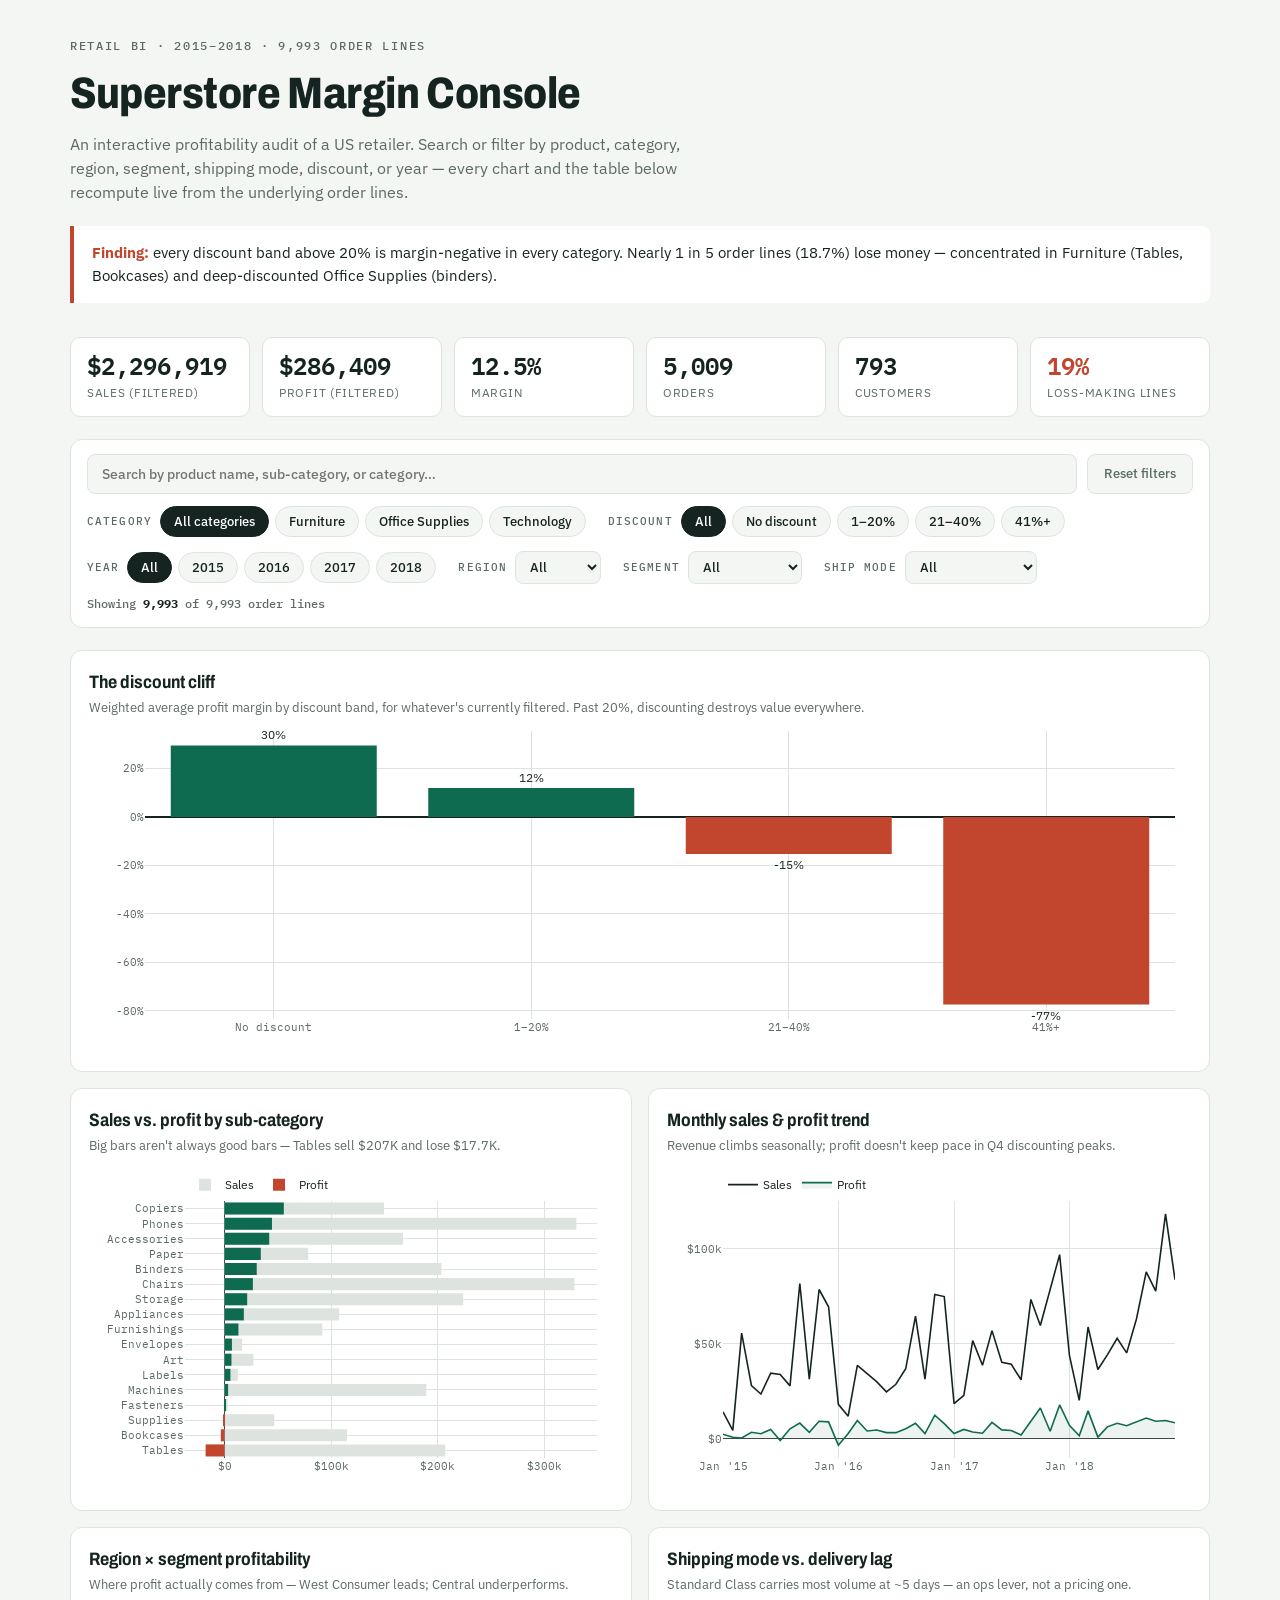
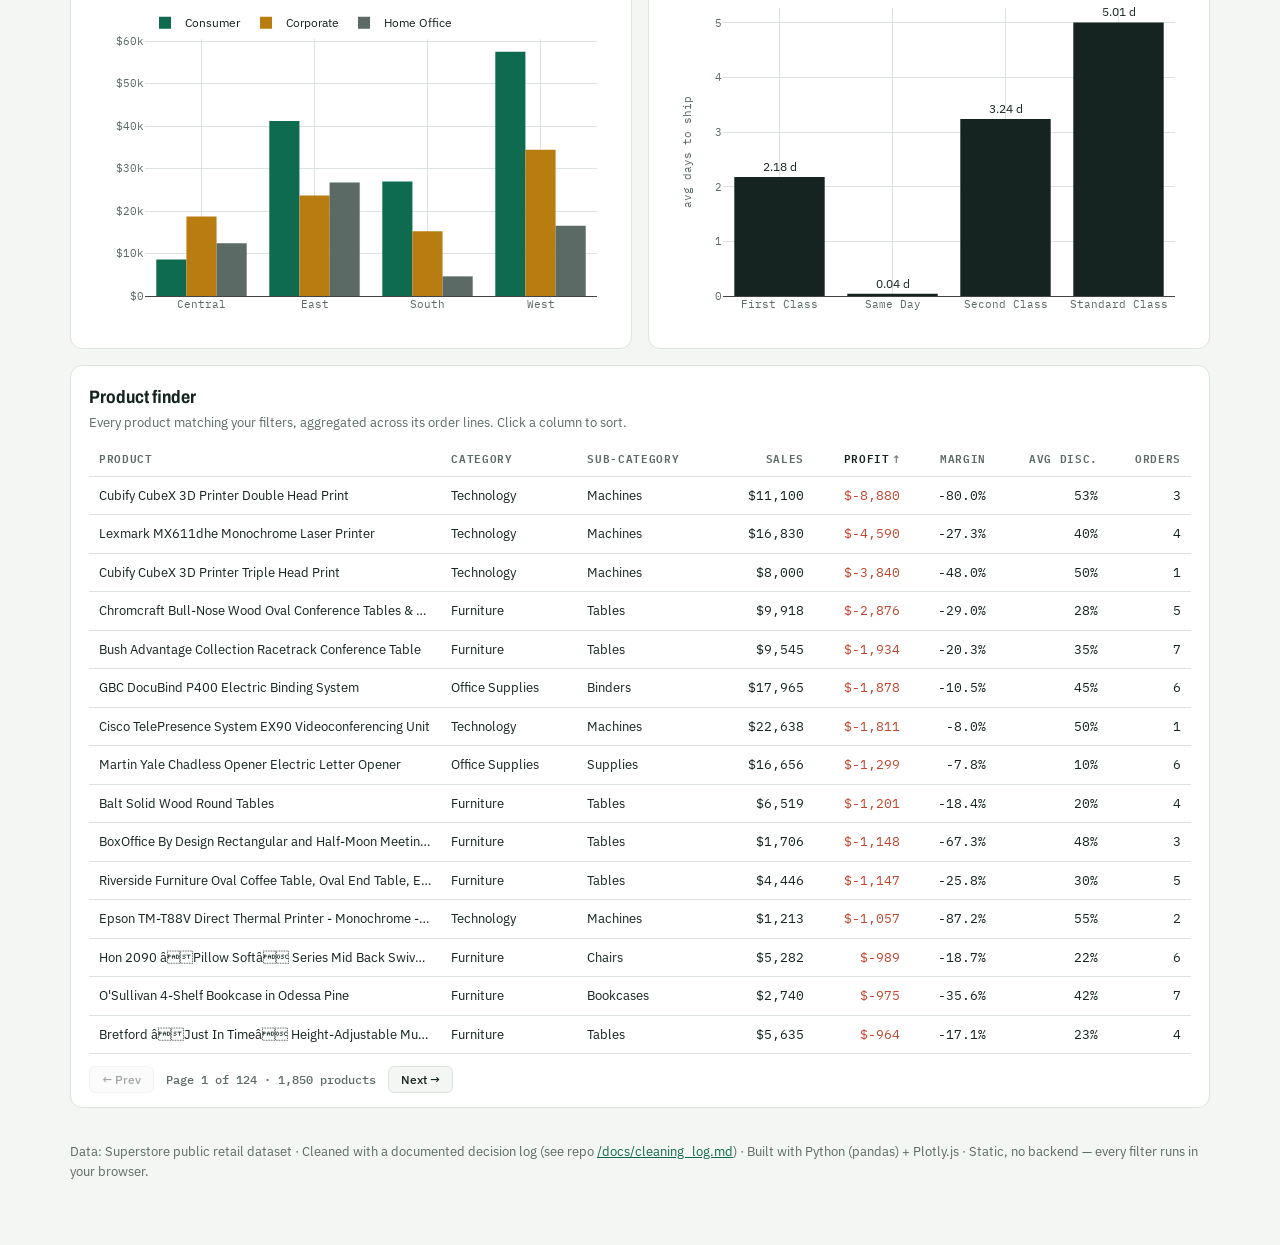
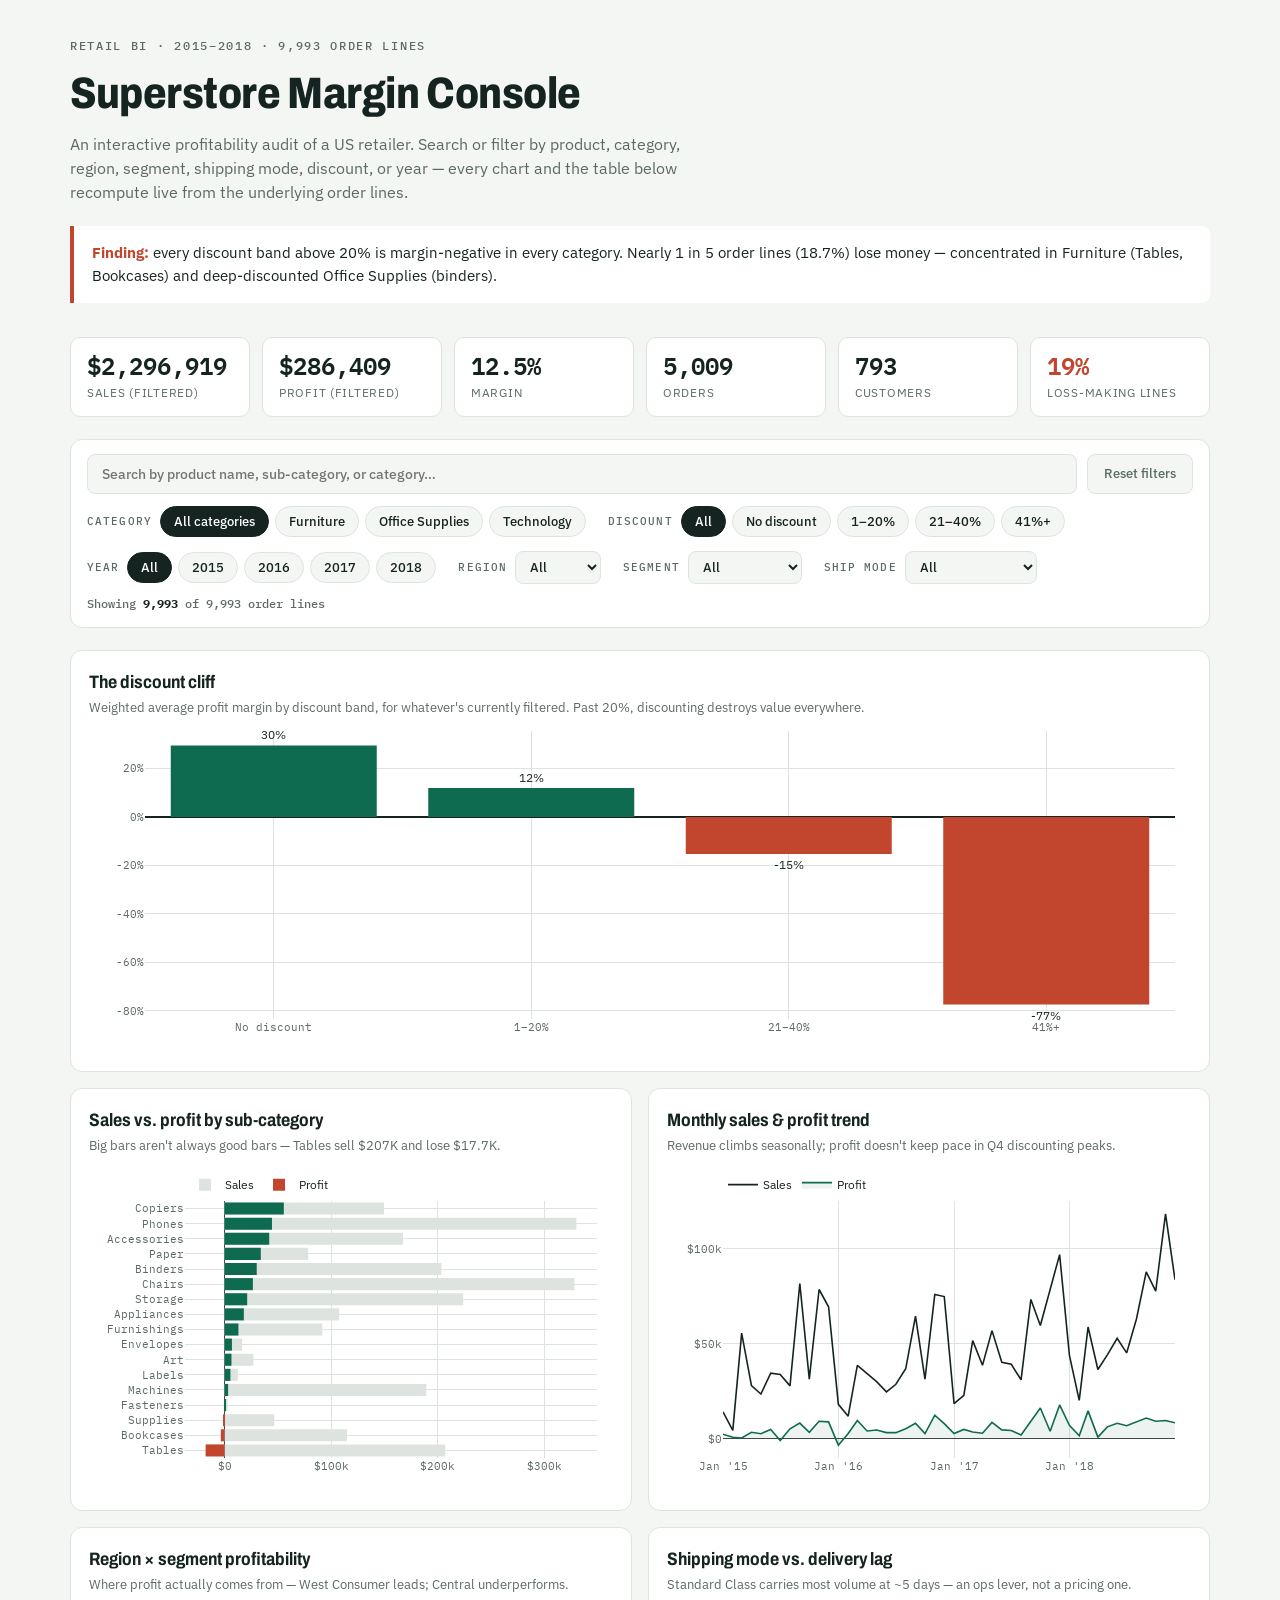
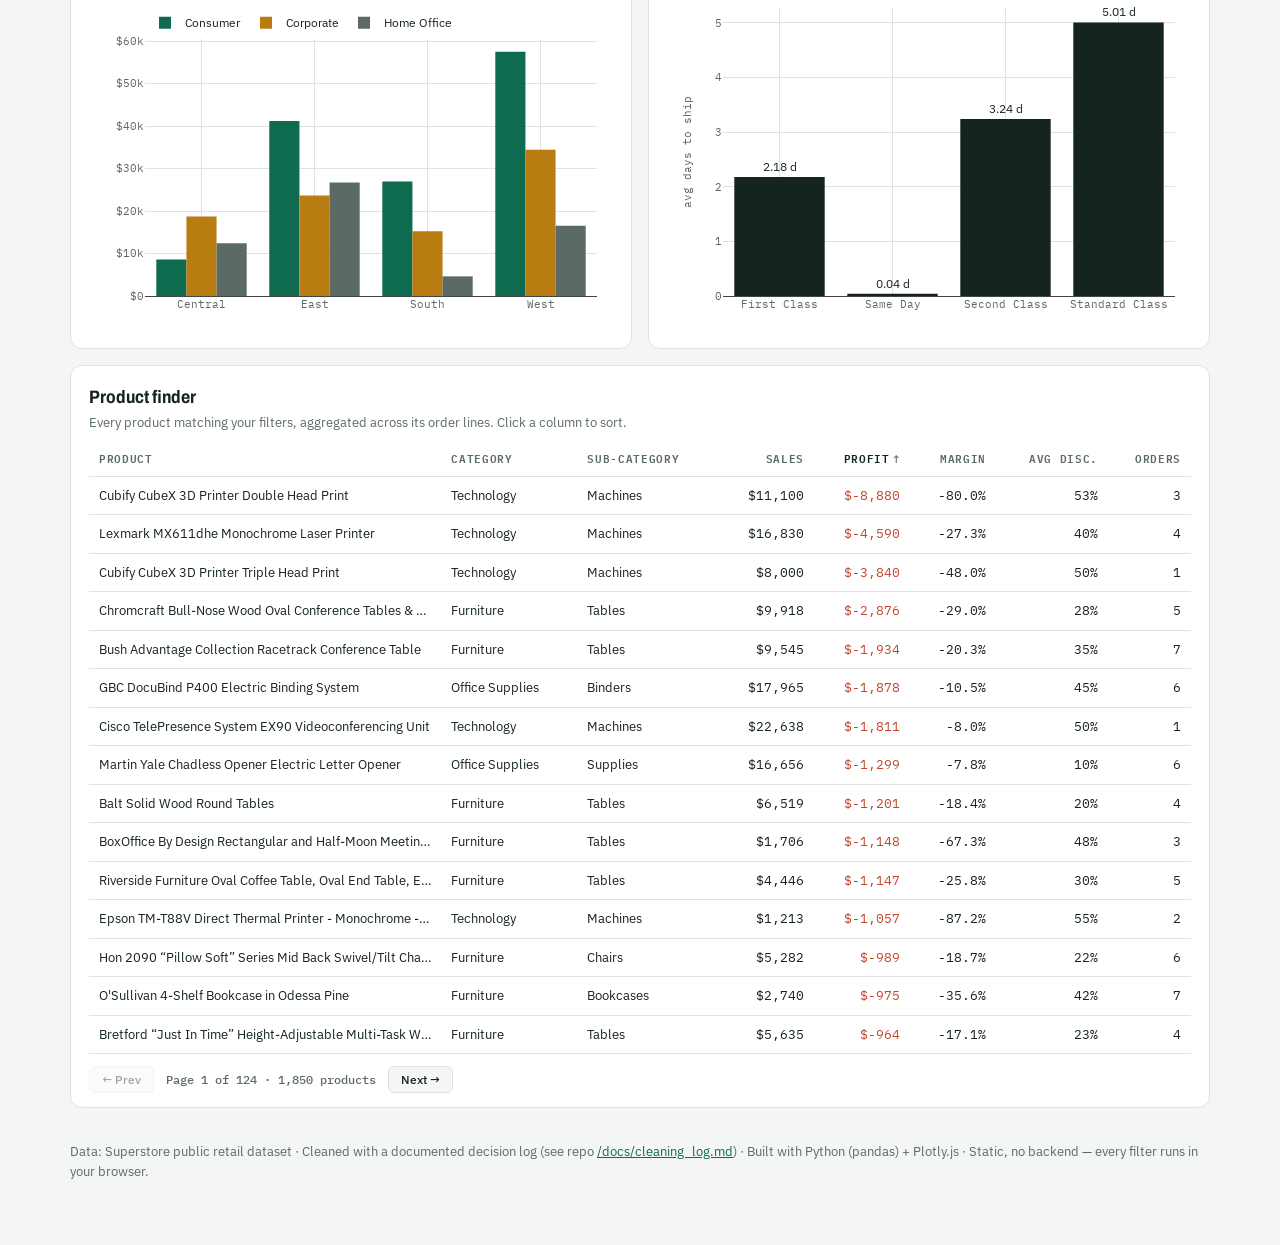
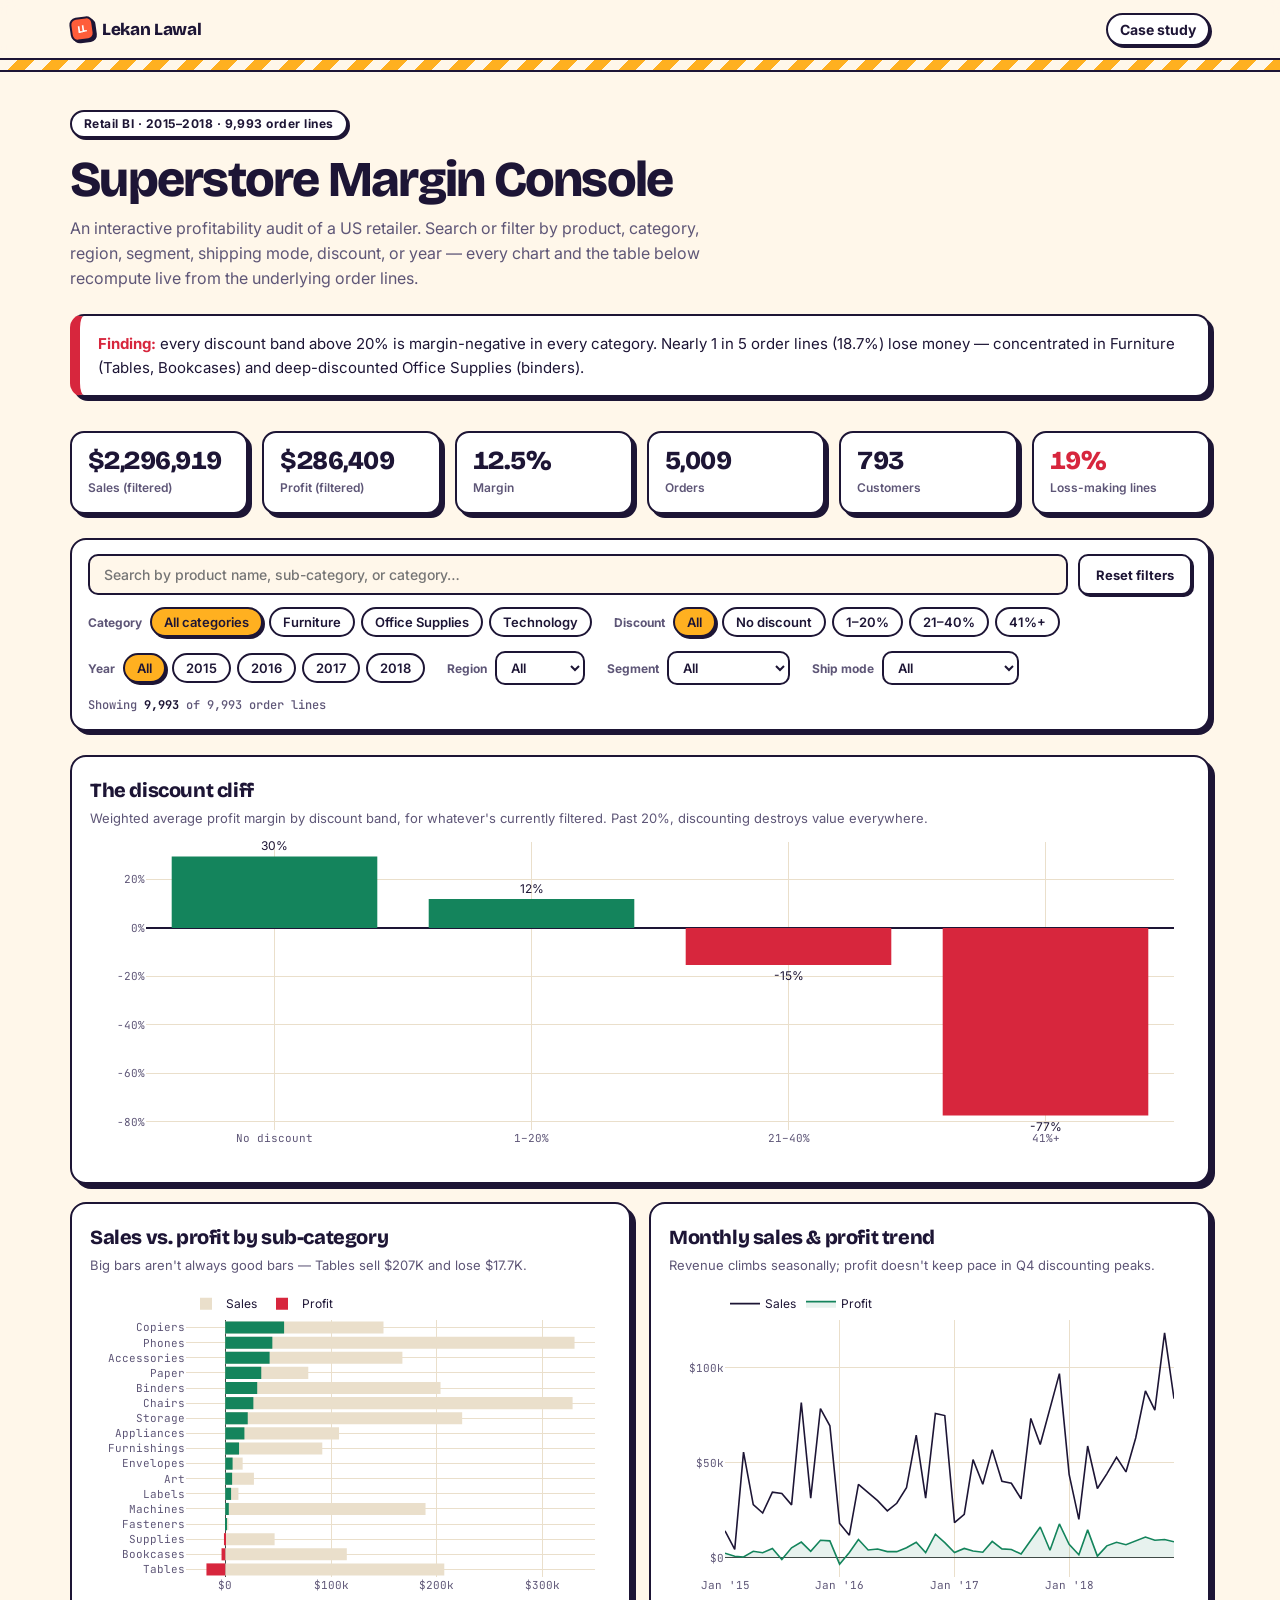
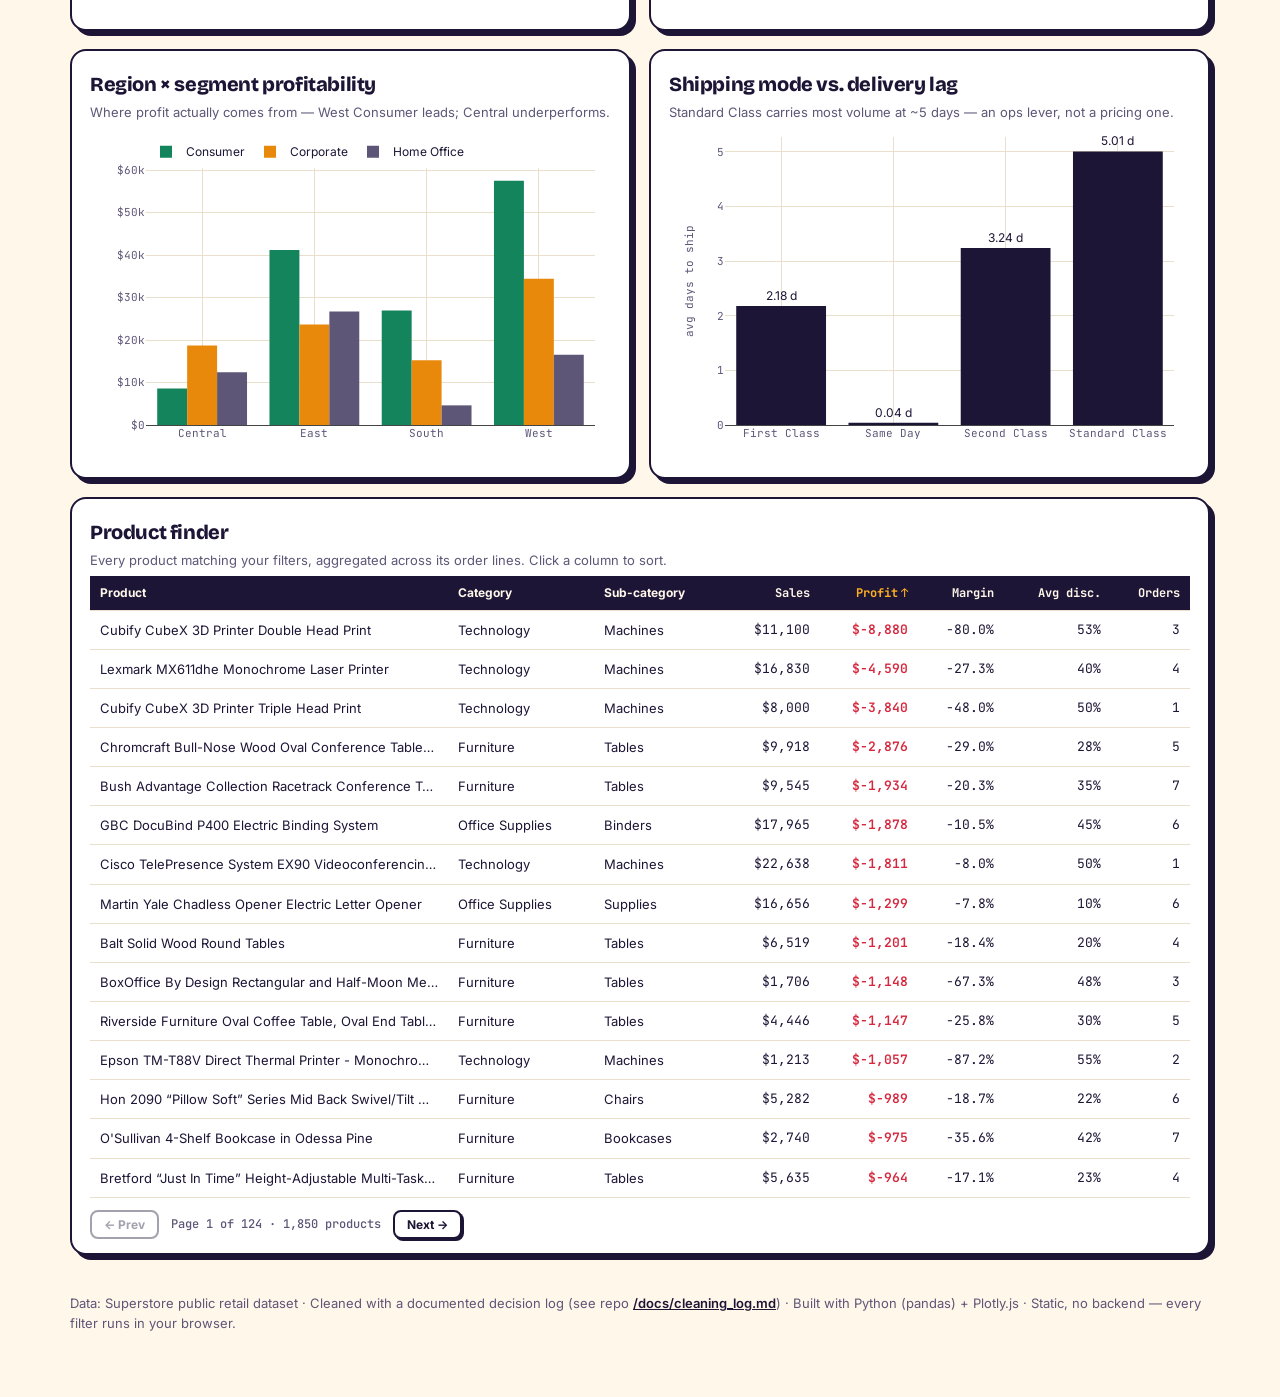
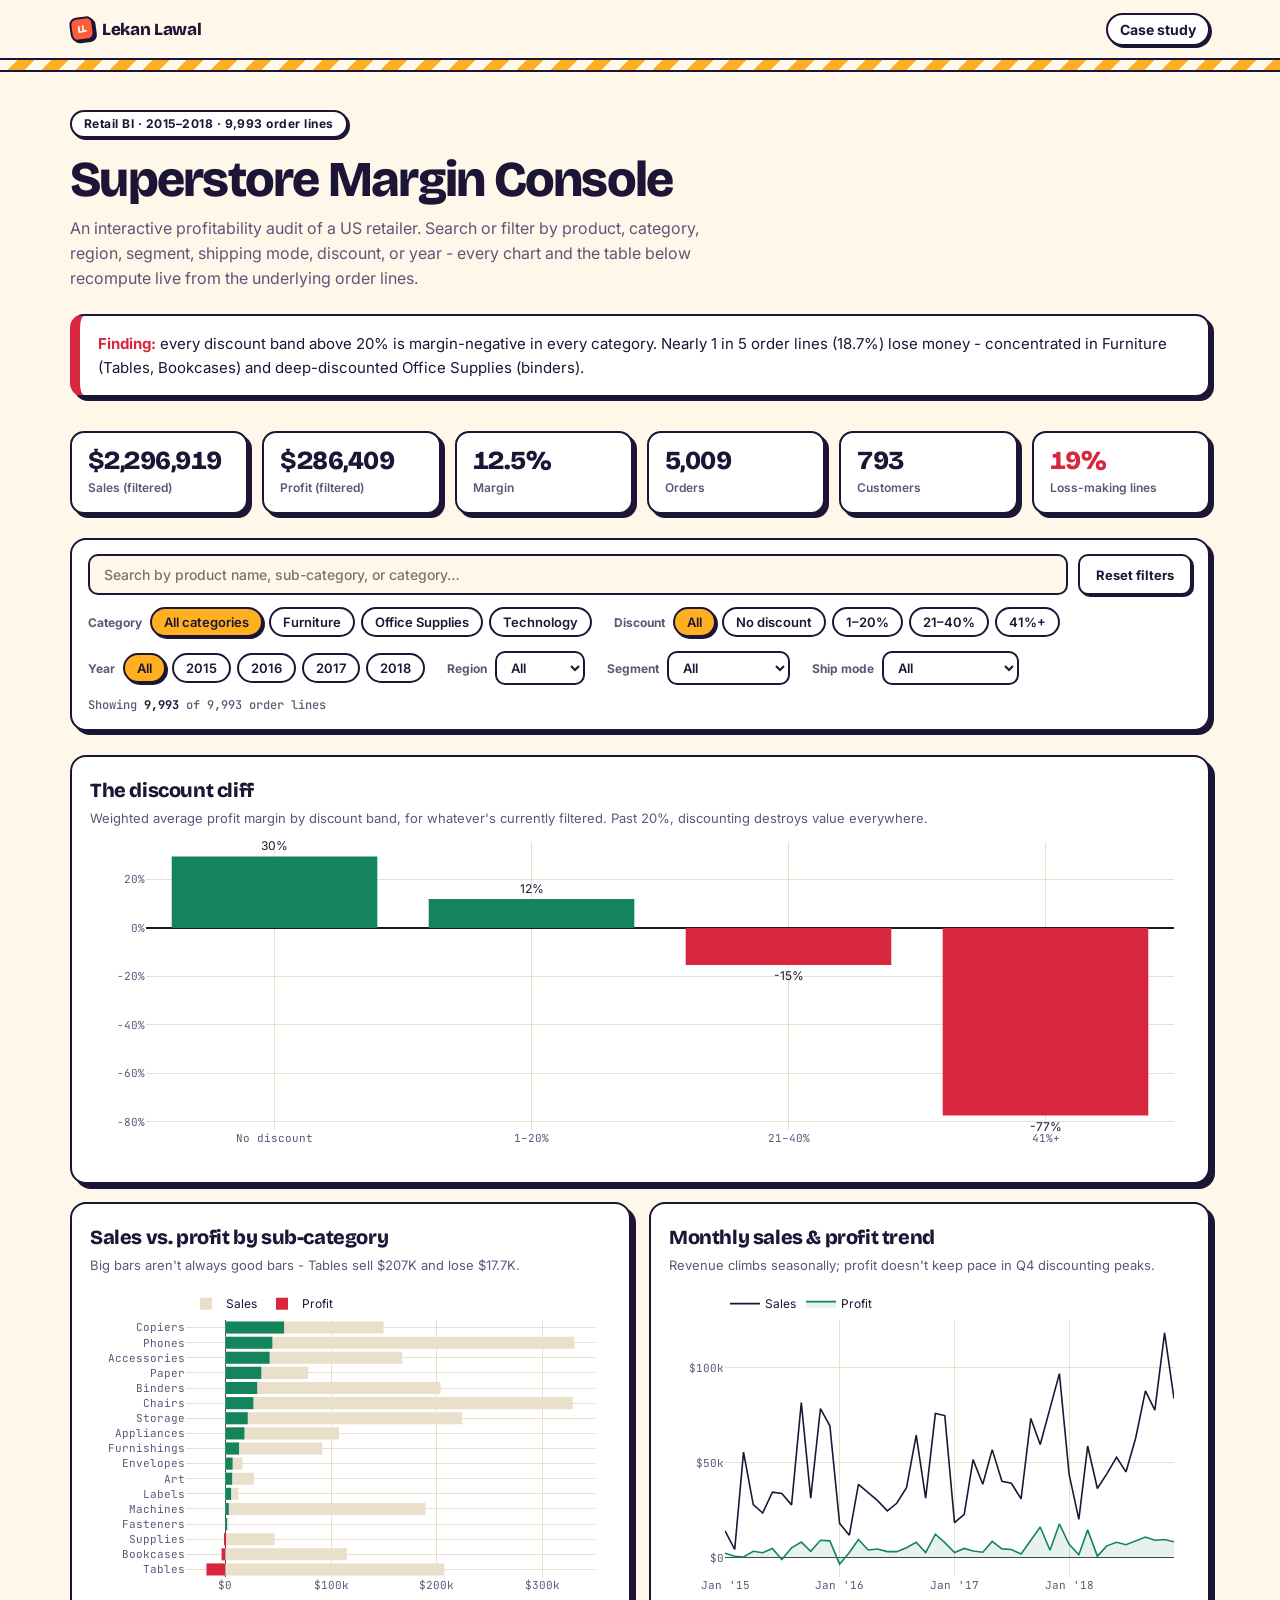
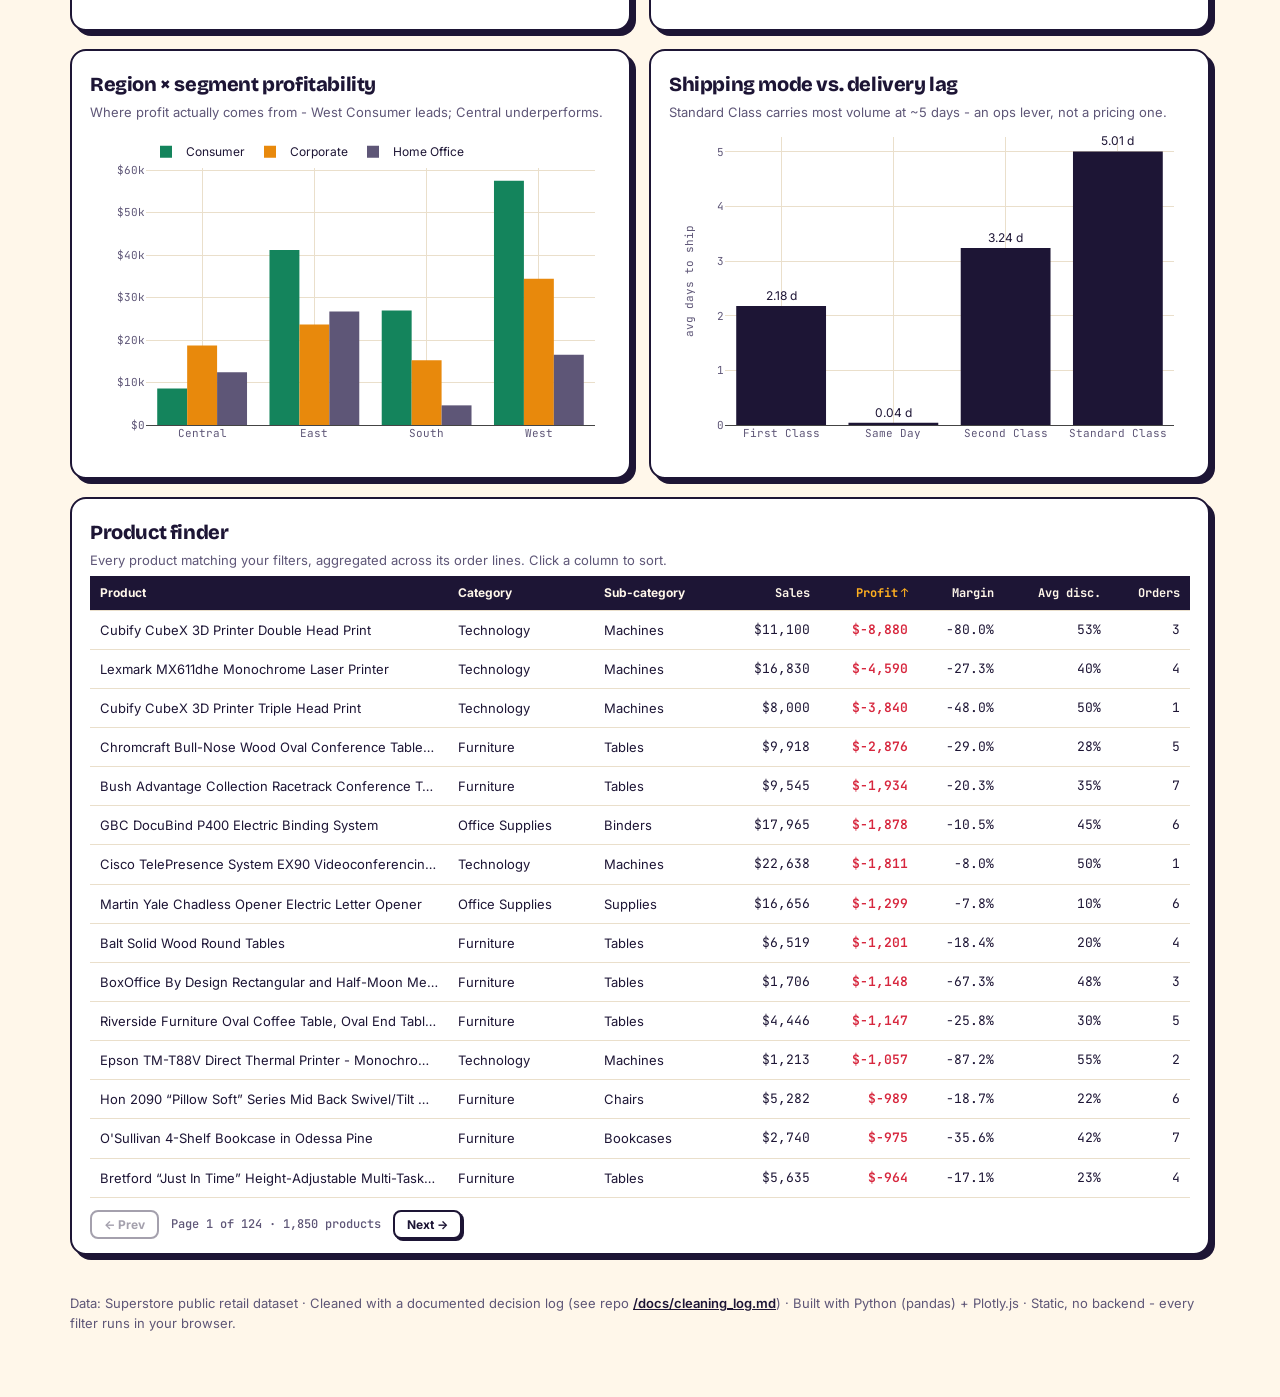
